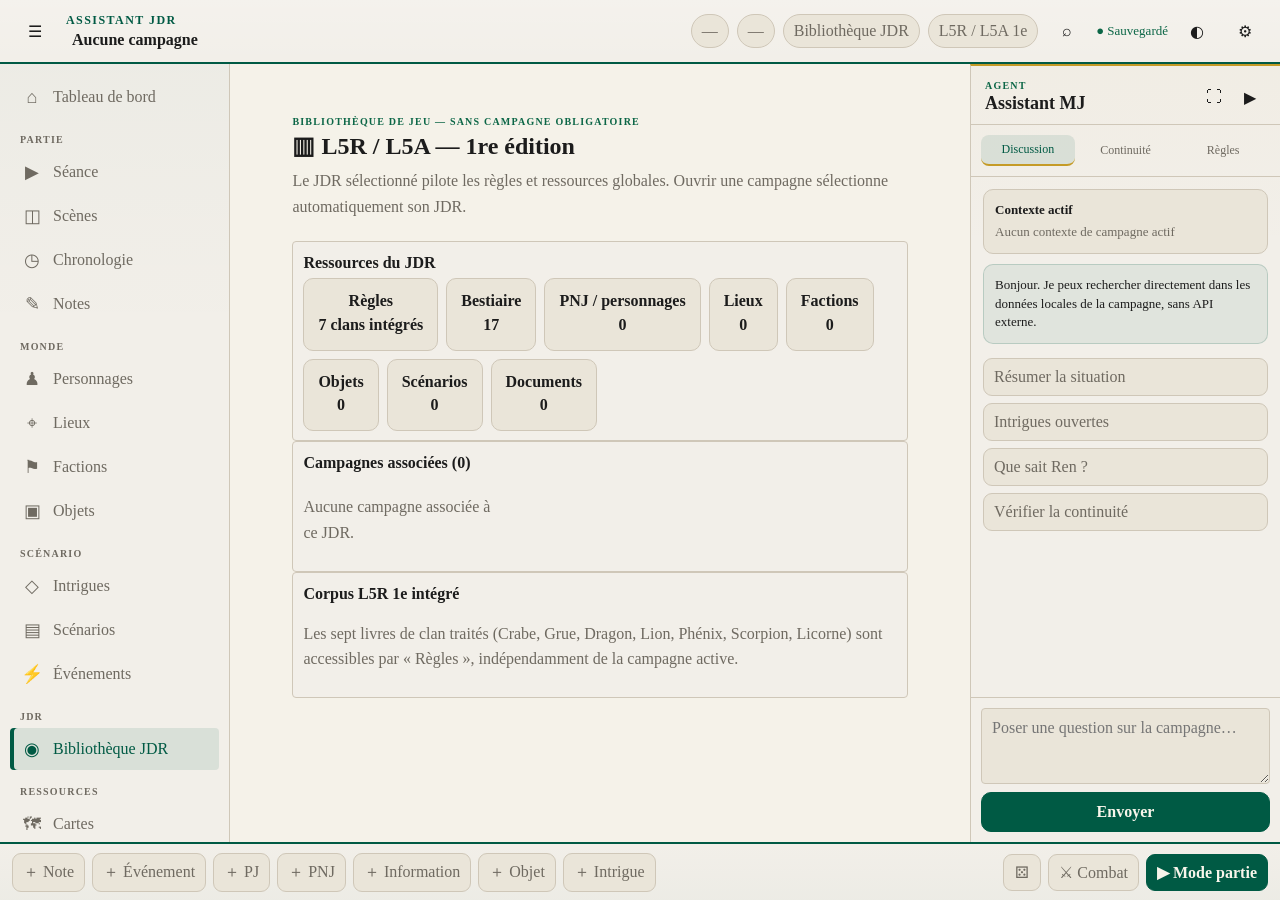
==== index.html @ 5c3d4cc7 "Add files via upload" ====
<!DOCTYPE html>

<html lang="fr">
<head>
<meta charset="utf-8"/>
<meta content="width=device-width, initial-scale=1.0" name="viewport"/>
<title>Assistant JDR — V0.20.93 — Stabilisation finale Work</title>
<style id="embeddedAppCss">
* { box-sizing: border-box; }

:root {
  --topbar-h: 64px;
  --quick-h: 58px;
  --sidebar-w: 230px;
  --sidebar-collapsed-w: 66px;
  --assistant-w: 360px;
  --assistant-expanded-w: min(600px, 45vw);
  --radius: 14px;
  --radius-sm: 10px;
  --shadow: 0 12px 30px rgba(0,0,0,.16);
  --transition: 180ms ease;
}

/* =========================================================
   MOTEUR DE THÈMES
   - data-theme : dark / light
   - data-game-theme : l5r / ward / dnd / vampire / neutral
   ========================================================= */

/* L5R — registre impérial, shironeri, sumi, émeraude, or et laque */
body[data-game-theme="l5r"][data-theme="light"] {
  --bg: #F5F2E9;
  --panel: #F2EFE9;
  --panel-2: #EAE5D9;
  --panel-3: #E3DDCF;

  --text: #1C1C1C;
  --muted: #6F6A61;
  --border: #CFC7B8;

  --accent: #005A44;
  --accent-2: #0B6646;
  --accent-soft: rgba(0, 90, 68, .10);

  --danger: #9E2A2B;
  --warning: #B8860B;
  --success: #0B6646;
  --info: #456B63;

  --l5r-gold: #C59B27;
  --l5r-lacquer: #9E2A2B;
  --l5r-paper: #F5F2E9;
  --l5r-paper-card: #EAE5D9;
  --l5r-sumi: #1C1C1C;
  --l5r-emerald: #005A44;
}

body[data-game-theme="l5r"][data-theme="dark"] {
  --bg: #171915;
  --panel: #1D211C;
  --panel-2: #252A23;
  --panel-3: #2D332A;

  --text: #F0EBDD;
  --muted: #B0AA9C;
  --border: #41473D;

  --accent: #2E8068;
  --accent-2: #70A58F;
  --accent-soft: rgba(46, 128, 104, .14);

  --danger: #C25254;
  --warning: #C59B27;
  --success: #70A58F;
  --info: #7B9F96;

  --l5r-gold: #C59B27;
  --l5r-lacquer: #B13B3D;
  --l5r-paper: #171915;
  --l5r-paper-card: #252A23;
  --l5r-sumi: #F0EBDD;
  --l5r-emerald: #2E8068;
}

/* W.A.R.D. — interface opérationnelle, ardoise, acier, cyan */
body[data-game-theme="ward"][data-theme="dark"] {
  --bg: #0d1218;
  --panel: #121a23;
  --panel-2: #18222e;
  --panel-3: #202d3a;
  --text: #e8f2f7;
  --muted: #91a3af;
  --border: #2a3a49;
  --accent: #2f8ca3;
  --accent-2: #7cc7d7;
  --accent-soft: rgba(47,140,163,.16);
  --danger: #d65e5e;
  --warning: #d0a04c;
  --success: #5db58d;
  --info: #5f9ed8;
}
body[data-game-theme="ward"][data-theme="light"] {
  --bg: #e7edf1;
  --panel: #f6f9fb;
  --panel-2: #edf3f6;
  --panel-3: #dde7ec;
  --text: #18222b;
  --muted: #5d6e7a;
  --border: #c5d1d8;
  --accent: #26758a;
  --accent-2: #1b5f71;
  --accent-soft: rgba(38,117,138,.10);
  --danger: #b64c4c;
  --warning: #956b20;
  --success: #41845f;
  --info: #3977aa;
}

/* D&D — grimoire lumineux / donjon sombre */
body[data-game-theme="dnd"][data-theme="light"] {
  --bg: #F7F2E8;
  --panel: #F3EFE3;
  --panel-2: #EFEAE0;
  --panel-3: #E6DED0;

  --text: #241F1C;
  --muted: #6E6259;
  --border: #CFC3B0;

  --accent: #8F1414;
  --accent-2: #A6192E;
  --accent-soft: rgba(143,20,20,.10);

  --danger: #A6192E;
  --warning: #C5A059;
  --success: #2D6A4F;
  --info: #2A6F97;

  --dnd-red: #8F1414;
  --dnd-red-bright: #A6192E;
  --dnd-gold: #C5A059;
  --dnd-arcane: #2A6F97;
  --dnd-health: #2D6A4F;
  --dnd-charcoal: #241F1C;
}

body[data-game-theme="dnd"][data-theme="dark"] {
  --bg: #1E1E24;
  --panel: #24242A;
  --panel-2: #2A2A32;
  --panel-3: #34343E;

  --text: #EAEAEA;
  --muted: #A9ABB2;
  --border: #3A3A44;

  --accent: #E63946;
  --accent-2: #D9383A;
  --accent-soft: rgba(230,57,70,.13);

  --danger: #E63946;
  --warning: #D4AF37;
  --success: #3C8B68;
  --info: #4A90E2;

  --dnd-red: #D9383A;
  --dnd-red-bright: #E63946;
  --dnd-gold: #D4AF37;
  --dnd-arcane: #4A90E2;
  --dnd-health: #3C8B68;
  --dnd-charcoal: #EAEAEA;
}

/* Vampire — Monde des Ténèbres : obsidienne, sang, laiton */
body[data-game-theme="vampire"][data-theme="dark"] {
  --bg: #0D0D0F;
  --panel: #141417;
  --panel-2: #1A1A1E;
  --panel-3: #222228;

  --text: #E5E5E7;
  --muted: #9D9DA4;
  --border: #2D2D34;

  --accent: #6B0B11;
  --accent-2: #A6192E;
  --accent-soft: rgba(107,11,17,.18);

  --danger: #D90429;
  --warning: #A38A53;
  --success: #2B4C3F;
  --info: #6F7685;

  --vampire-blood: #6B0B11;
  --vampire-neon: #A6192E;
  --vampire-critical: #D90429;
  --vampire-gold: #A38A53;
  --vampire-toxic: #2B4C3F;
  --vampire-pale: #E5E5E7;
}

body[data-game-theme="vampire"][data-theme="light"] {
  /* Le mode clair reste volontairement sombre et désaturé :
     Vampire conserve son identité nocturne même hors "dark mode". */
  --bg: #D8D6D6;
  --panel: #E5E2E2;
  --panel-2: #D3CFCF;
  --panel-3: #C7C1C2;

  --text: #221D1F;
  --muted: #6D6467;
  --border: #B8AFB1;

  --accent: #6B0B11;
  --accent-2: #800000;
  --accent-soft: rgba(107,11,17,.10);

  --danger: #A6192E;
  --warning: #917844;
  --success: #2B4C3F;
  --info: #5D6673;

  --vampire-blood: #6B0B11;
  --vampire-neon: #A6192E;
  --vampire-critical: #D90429;
  --vampire-gold: #917844;
  --vampire-toxic: #2B4C3F;
  --vampire-pale: #221D1F;
}

/* Neutre — pour les jeux sans thème dédié */
body[data-game-theme="neutral"][data-theme="dark"] {
  --bg: #11141a;
  --panel: #171b22;
  --panel-2: #1d222b;
  --panel-3: #222934;
  --text: #eef2f7;
  --muted: #9ea8b7;
  --border: #2c3542;
  --accent: #697c93;
  --accent-2: #a9b6c6;
  --accent-soft: rgba(105,124,147,.16);
  --danger: #d96c6c;
  --warning: #d8a94d;
  --success: #64b78d;
  --info: #67a8d8;
}
body[data-game-theme="neutral"][data-theme="light"] {
  --bg: #eef1f5;
  --panel: #ffffff;
  --panel-2: #f8f9fb;
  --panel-3: #f0f3f7;
  --text: #1f2630;
  --muted: #667386;
  --border: #d7dde6;
  --accent: #66798f;
  --accent-2: #4e6073;
  --accent-soft: rgba(102,121,143,.10);
  --danger: #b84d4d;
  --warning: #a9771f;
  --success: #3a8d67;
  --info: #407fae;
}

html, body { margin: 0; min-height: 100%; background: var(--bg); color: var(--text); font-family: Inter, ui-sans-serif, system-ui, -apple-system, BlinkMacSystemFont, "Segoe UI", sans-serif; }
button, input, textarea, select { font: inherit; }
button { color: inherit; }
button:focus-visible, input:focus-visible, textarea:focus-visible, select:focus-visible { outline: 2px solid var(--accent); outline-offset: 2px; }

.topbar {
  height: var(--topbar-h);
  position: fixed;
  inset: 0 0 auto 0;
  z-index: 50;
  display: grid;
  grid-template-columns: minmax(330px, 1fr) auto minmax(290px, 1fr);
  align-items: center;
  gap: 20px;
  padding: 0 16px;
  background: var(--panel);
  border-bottom: 1px solid var(--border);
}

.topbar-left, .topbar-actions, .topbar-context { display: flex; align-items: center; }
.topbar-left { gap: 12px; min-width: 0; }
.topbar-actions { justify-content: flex-end; gap: 10px; }
.topbar-context { gap: 8px; justify-content: center; flex-wrap: wrap; }

.brand { min-width: 0; }
.brand-title { font-size: 12px; letter-spacing: .16em; color: var(--accent-2); font-weight: 800; }
.campaign-name { display: block; margin-top: 2px; font-weight: 700; overflow: hidden; text-overflow: ellipsis; white-space: nowrap; max-width: 300px; }

.icon-btn, .ghost-btn, .text-btn { border: 0; background: transparent; cursor: pointer; }
.icon-btn { width: 38px; height: 38px; display: inline-grid; place-items: center; border-radius: 9px; }
.icon-btn:hover, .ghost-btn:hover { background: var(--panel-3); }
.icon-btn.small { width: 32px; height: 32px; }

.context-chip {
  border: 1px solid var(--border);
  background: var(--panel-2);
  padding: 7px 10px;
  border-radius: 999px;
  cursor: pointer;
  color: var(--muted);
}
.context-chip:hover { color: var(--text); border-color: var(--accent); }

.save-state { font-size: 13px; color: var(--success); white-space: nowrap; }

.app-layout {
  position: fixed;
  top: var(--topbar-h);
  bottom: var(--quick-h);
  left: 0;
  right: 0;
  display: grid;
  grid-template-columns: var(--sidebar-w) minmax(0, 1fr) var(--assistant-w);
  transition: grid-template-columns var(--transition);
}

body.sidebar-collapsed .app-layout {
  grid-template-columns: var(--sidebar-collapsed-w) minmax(0, 1fr) var(--assistant-w);
}

body.assistant-collapsed .app-layout {
  grid-template-columns: var(--sidebar-w) minmax(0, 1fr) 0px;
}

body.sidebar-collapsed.assistant-collapsed .app-layout {
  grid-template-columns: var(--sidebar-collapsed-w) minmax(0, 1fr) 0px;
}

body.assistant-expanded .app-layout {
  grid-template-columns: var(--sidebar-w) minmax(0, 1fr) var(--assistant-expanded-w);
}
body.sidebar-collapsed.assistant-expanded .app-layout {
  grid-template-columns: var(--sidebar-collapsed-w) minmax(0, 1fr) var(--assistant-expanded-w);
}

.sidebar {
  background: var(--panel);
  border-right: 1px solid var(--border);
  padding: 12px 10px;
  overflow-y: auto;
  overflow-x: hidden;
}

.nav-item {
  width: 100%;
  height: 42px;
  border: 0;
  border-radius: 9px;
  background: transparent;
  display: flex;
  align-items: center;
  gap: 10px;
  padding: 0 11px;
  color: var(--muted);
  cursor: pointer;
  text-align: left;
  margin-bottom: 2px;
}
.nav-item:hover { background: var(--panel-2); color: var(--text); }
.nav-item.active { background: var(--accent-soft); color: var(--accent-2); }
.nav-icon { width: 22px; min-width: 22px; text-align: center; font-size: 18px; }
.nav-label { white-space: nowrap; overflow: hidden; transition: opacity var(--transition); }

.nav-section { margin: 16px 10px 6px; color: var(--muted); font-size: 10px; font-weight: 800; letter-spacing: .14em; }
.sidebar-spacer { height: 12px; }

body.sidebar-collapsed .nav-label,
body.sidebar-collapsed .nav-section { opacity: 0; pointer-events: none; }
body.sidebar-collapsed .nav-item { justify-content: center; padding: 0; }
body.sidebar-collapsed .nav-icon { width: 100%; }
body.sidebar-collapsed .sidebar { padding-left: 8px; padding-right: 8px; }

.main-content { overflow-y: auto; padding: 24px; background: var(--bg); min-width: 0; }
.view { display: none; }
.view.active-view { display: block; }

.page-heading { display: flex; justify-content: space-between; align-items: flex-end; gap: 24px; margin-bottom: 20px; }
.page-heading h1 { font-size: clamp(24px, 2.4vw, 36px); margin: 2px 0 0; }
.eyebrow, .card-kicker { color: var(--accent-2); font-size: 10px; letter-spacing: .14em; font-weight: 800; }
.heading-actions { display: flex; gap: 10px; flex-wrap: wrap; }

.btn {
  border: 1px solid transparent;
  border-radius: 10px;
  padding: 10px 14px;
  cursor: pointer;
  font-weight: 700;
}
.btn.primary { background: var(--accent); color: #111; }
.btn.secondary { background: var(--panel-2); border-color: var(--border); color: var(--text); }
.btn:hover { filter: brightness(1.05); }
.btn.full { width: 100%; }

.dashboard-grid {
  display: grid;
  grid-template-columns: minmax(0, 1.4fr) minmax(300px, .8fr);
  gap: 16px;
}
.card {
  background: var(--panel);
  border: 1px solid var(--border);
  border-radius: var(--radius);
  box-shadow: var(--shadow);
  padding: 18px;
  min-width: 0;
}
.card.wide-card { min-height: 320px; }
.card-header { display: flex; align-items: flex-start; justify-content: space-between; gap: 16px; margin-bottom: 16px; }
.card-header h2 { margin: 3px 0 0; font-size: 18px; }

.badge { font-size: 11px; font-weight: 800; padding: 5px 8px; border-radius: 999px; white-space: nowrap; }
.badge.canon { color: var(--success); background: rgba(100,183,141,.12); }
.badge.warning { color: var(--warning); background: rgba(216,169,77,.12); }

.situation-main {
  display: grid;
  grid-template-columns: repeat(2, minmax(0, 1fr));
  gap: 12px;
}
.situation-main > div, .scene-strip, .session-stats > div {
  background: var(--panel-2);
  border: 1px solid var(--border);
  border-radius: var(--radius-sm);
}
.situation-main > div { padding: 12px; }
.metric-label { color: var(--muted); font-size: 12px; margin-bottom: 4px; }
.metric-value { font-weight: 800; }
.scene-strip { margin-top: 14px; padding: 13px; display: flex; justify-content: space-between; align-items: center; gap: 12px; }

.text-btn { color: var(--accent-2); padding: 0; font-weight: 700; cursor: pointer; }

.session-stats {
  display: grid;
  grid-template-columns: repeat(2, 1fr);
  gap: 9px;
  margin-bottom: 14px;
}
.session-stats > div { padding: 12px; display: flex; justify-content: space-between; gap: 10px; }
.session-stats span { color: var(--muted); font-size: 12px; }

.character-list, .stack-list { display: grid; gap: 9px; }
.character-row, .plot-row, .alert-row {
  display: flex;
  gap: 12px;
  align-items: center;
  padding: 11px;
  background: var(--panel-2);
  border: 1px solid var(--border);
  border-radius: 10px;
}
.avatar {
  width: 42px; height: 42px; min-width: 42px;
  border-radius: 50%;
  display: grid; place-items: center;
  background: var(--accent-soft);
  color: var(--accent-2);
  font-weight: 900;
  border: 1px solid var(--border);
}
.row-main { min-width: 0; flex: 1; }
.row-title { font-weight: 800; white-space: nowrap; overflow: hidden; text-overflow: ellipsis; }
.row-sub { color: var(--muted); font-size: 12px; margin-top: 2px; }
.mini-badge { padding: 4px 7px; border-radius: 999px; font-size: 10px; background: var(--panel-3); color: var(--muted); }
.priority { display: flex; gap: 3px; }
.priority i { width: 6px; height: 16px; border-radius: 999px; background: var(--border); display: block; }
.priority i.on { background: var(--accent); }

.event-list { position: relative; padding-left: 14px; }
.event-list::before { content:""; position:absolute; left: 24px; top: 5px; bottom: 5px; width: 1px; background: var(--border); }
.event-row { position: relative; display: grid; grid-template-columns: 56px 1fr; gap: 15px; padding: 9px 0; }
.event-time { color: var(--muted); font-size: 12px; padding-top: 3px; }
.event-content { background: var(--panel-2); border: 1px solid var(--border); border-radius: 10px; padding: 11px 12px; }
.event-content::before { content:""; position:absolute; left: 19px; top: 20px; width: 11px; height: 11px; background: var(--accent); border-radius: 50%; border: 3px solid var(--panel); }
.event-title { font-weight: 800; }
.event-meta { color: var(--muted); font-size: 11px; margin-top: 3px; }

.alert-row { align-items: flex-start; }
.alert-icon { font-size: 18px; }
.alert-row.warning .alert-icon { color: var(--warning); }
.alert-row.info .alert-icon { color: var(--info); }
.alert-row.danger .alert-icon { color: var(--danger); }

.status-dot { width: 10px; height: 10px; border-radius: 50%; background: var(--muted); margin-top: 6px; }
.status-dot.active { background: var(--success); box-shadow: 0 0 0 5px rgba(100,183,141,.1); }

.assistant-panel {
  background: var(--panel);
  border-left: 1px solid var(--border);
  display: flex;
  flex-direction: column;
  overflow: hidden;
  min-width: 0;
  transition: opacity var(--transition);
}
body.assistant-collapsed .assistant-panel { opacity: 0; pointer-events: none; }

.assistant-header { padding: 14px 14px 10px; display: flex; align-items: center; justify-content: space-between; border-bottom: 1px solid var(--border); }
.assistant-header h2 { margin: 2px 0 0; font-size: 18px; }
.assistant-actions { display: flex; gap: 4px; }

.assistant-tabs { display: flex; gap: 4px; padding: 10px; border-bottom: 1px solid var(--border); }
.assistant-tab { flex: 1; border: 0; border-radius: 8px; background: transparent; padding: 7px 5px; color: var(--muted); cursor: pointer; font-size: 12px; }
.assistant-tab.active { background: var(--accent-soft); color: var(--accent-2); }

.assistant-scroll { flex: 1; overflow-y: auto; padding: 12px; }
.assistant-message { padding: 11px; border-radius: 10px; margin-bottom: 10px; line-height: 1.45; font-size: 13px; }
.assistant-message.system { background: var(--panel-2); border: 1px solid var(--border); }
.assistant-message.system strong, .assistant-message.system span { display: block; }
.assistant-message.system span { color: var(--muted); margin-top: 3px; }
.assistant-message.assistant { background: var(--accent-soft); border: 1px solid rgba(197,155,92,.25); }
.assistant-message.user { margin-left: 30px; background: var(--panel-3); border: 1px solid var(--border); }
.assistant-message .source { color: var(--muted); font-size: 11px; margin-top: 8px; }

.suggestions { display: grid; gap: 7px; margin-top: 14px; }
.suggestions button {
  text-align: left;
  border: 1px solid var(--border);
  background: var(--panel-2);
  border-radius: 9px;
  padding: 9px 10px;
  color: var(--muted);
  cursor: pointer;
}
.suggestions button:hover { color: var(--text); border-color: var(--accent); }

.assistant-input-area { border-top: 1px solid var(--border); padding: 10px; display: grid; gap: 8px; }
textarea, input, select {
  width: 100%;
  border: 1px solid var(--border);
  background: var(--panel-2);
  color: var(--text);
  border-radius: 9px;
  padding: 10px;
}
textarea { resize: vertical; }

.quick-actions {
  position: fixed;
  height: var(--quick-h);
  inset: auto 0 0 0;
  z-index: 55;
  display: flex;
  align-items: center;
  justify-content: space-between;
  gap: 12px;
  background: var(--panel);
  border-top: 1px solid var(--border);
  padding: 8px 12px;
}
.quick-left, .quick-right { display: flex; align-items: center; gap: 7px; min-width: 0; }
.quick-btn {
  border: 1px solid var(--border);
  background: var(--panel-2);
  border-radius: 9px;
  padding: 8px 10px;
  cursor: pointer;
  color: var(--muted);
  white-space: nowrap;
}
.quick-btn:hover { color: var(--text); border-color: var(--accent); }
.quick-btn.compact { padding-inline: 11px; }
.quick-btn.accent { color: #111; background: var(--accent); border-color: var(--accent); font-weight: 800; }

.collapsed-assistant-handle { display: none; position: fixed; right: 12px; top: calc(var(--topbar-h) + 14px); z-index: 60; }
.collapsed-assistant-handle button { border: 1px solid var(--border); background: var(--panel); color: var(--accent-2); padding: 9px 12px; border-radius: 9px; box-shadow: var(--shadow); cursor: pointer; }
body.assistant-collapsed .collapsed-assistant-handle { display: block; }

.placeholder-view { min-height: 100%; display: none; place-items: center; }
.placeholder-view.active-view { display: grid; }
.empty-state { max-width: 520px; text-align: center; padding: 40px; }
.empty-icon { font-size: 60px; color: var(--accent-2); }
.empty-state h1 { margin-bottom: 8px; }
.empty-state p { color: var(--muted); line-height: 1.6; }

.modal-backdrop {
  position: fixed; inset: 0; z-index: 100;
  background: rgba(0,0,0,.56);
  display: grid; place-items: center;
  padding: 20px;
}
.modal-backdrop.hidden { display: none; }
.modal {
  width: min(560px, 96vw);
  max-height: 90vh;
  overflow-y: auto;
  background: var(--panel);
  border: 1px solid var(--border);
  border-radius: 16px;
  box-shadow: var(--shadow);
  padding: 18px;
}
.small-modal { width: min(420px, 96vw); }
.modal-header { display: flex; justify-content: space-between; align-items: center; gap: 16px; margin-bottom: 14px; }
.modal-header h2 { margin: 0; }
.modal label { display: block; font-size: 12px; color: var(--muted); margin: 11px 0 5px; }
.modal-footer { display: flex; justify-content: flex-end; gap: 8px; margin-top: 18px; }
.form-row { display: flex; gap: 12px; flex-wrap: wrap; margin-top: 10px; }
.form-row label { display: flex; align-items: center; gap: 5px; margin: 0; }
.form-row input { width: auto; }
.two-cols { display: grid; grid-template-columns: 1fr 1fr; gap: 10px; }
.time-grid { display: grid; grid-template-columns: 1fr 1fr; gap: 10px; }

.toast-container { position: fixed; right: 18px; bottom: calc(var(--quick-h) + 16px); z-index: 150; display: grid; gap: 8px; }
.toast { background: var(--panel); border: 1px solid var(--border); padding: 11px 13px; border-radius: 10px; box-shadow: var(--shadow); min-width: 260px; animation: toastIn .2s ease; }
@keyframes toastIn { from { transform: translateY(8px); opacity: 0; } to { transform: translateY(0); opacity: 1; } }

body.game-mode .sidebar { display: none; }
body.game-mode .app-layout { grid-template-columns: minmax(0,1fr) var(--assistant-w); }
body.game-mode.assistant-collapsed .app-layout { grid-template-columns: minmax(0,1fr) 0; }
body.game-mode.assistant-expanded .app-layout { grid-template-columns: minmax(0,1fr) var(--assistant-expanded-w); }

@media (max-width: 1380px) {
  :root { --assistant-w: 310px; }
  .topbar { grid-template-columns: minmax(260px, 1fr) auto auto; gap: 10px; }
  .context-chip:first-child { display:none; }
  .dashboard-grid { grid-template-columns: minmax(0,1fr) minmax(280px,.7fr); }
}

@media (max-width: 1120px) {
  body:not(.assistant-expanded) .app-layout,
  body.sidebar-collapsed:not(.assistant-expanded) .app-layout {
    grid-template-columns: var(--sidebar-collapsed-w) minmax(0,1fr) 0;
  }
  body:not(.assistant-expanded) .assistant-panel { opacity: 0; pointer-events: none; }
  body:not(.assistant-expanded) .collapsed-assistant-handle { display: block; }
  .sidebar .nav-label, .sidebar .nav-section { opacity: 0; pointer-events: none; }
  .sidebar .nav-item { justify-content: center; padding: 0; }
  .sidebar .nav-icon { width:100%; }
  .dashboard-grid { grid-template-columns: 1fr; }
  .topbar-context { display:none; }
}

@media (max-width: 780px) {
  .topbar { grid-template-columns: 1fr auto; }
  .topbar-actions .save-state { display:none; }
  .campaign-name { max-width: 190px; }
  .main-content { padding: 14px; }
  .page-heading { align-items: flex-start; flex-direction: column; }
  .quick-actions { overflow-x: auto; justify-content: flex-start; }
  .quick-right { margin-left:auto; }
}


/* Ambiances très légères par jeu */
body[data-game-theme="l5r"] .topbar,
body[data-game-theme="l5r"] .quick-actions {
  background-image: linear-gradient(90deg, transparent, rgba(211,179,122,.035), transparent);
}
body[data-game-theme="ward"] .topbar {
  box-shadow: inset 0 -1px 0 rgba(124,199,215,.10);
}
body[data-game-theme="dnd"] .card {
  box-shadow: 0 10px 28px rgba(45,29,18,.16);
}
body[data-game-theme="vampire"] .topbar,
body[data-game-theme="vampire"] .assistant-panel {
  box-shadow: inset 0 0 0 1px rgba(216,90,114,.035);
}

.theme-select {
  appearance: none;
  padding-right: 28px;
  min-width: 110px;
  font-weight: 700;
  background-image:
    linear-gradient(45deg, transparent 50%, var(--muted) 50%),
    linear-gradient(135deg, var(--muted) 50%, transparent 50%);
  background-position:
    calc(100% - 14px) 50%,
    calc(100% - 9px) 50%;
  background-size: 5px 5px, 5px 5px;
  background-repeat: no-repeat;
}


/* =========================================================
   HABILLAGE L5R — registre impérial / dossier de magistrat
   ========================================================= */

body[data-game-theme="l5r"] {
  font-family: "Noto Serif JP", "Yu Mincho", "Hiragino Mincho ProN",
               Georgia, "Times New Roman", serif;
  background:
    radial-gradient(circle at 20% 10%, rgba(197,155,39,.045), transparent 28%),
    radial-gradient(circle at 80% 90%, rgba(0,90,68,.035), transparent 30%),
    var(--bg);
}

/* En-têtes plus sobres et typographiques */
body[data-game-theme="l5r"] .brand-title,
body[data-game-theme="l5r"] .eyebrow,
body[data-game-theme="l5r"] .card-kicker,
body[data-game-theme="l5r"] .nav-section {
  letter-spacing: .12em;
  font-weight: 700;
}

body[data-game-theme="l5r"] .brand-title {
  color: var(--l5r-emerald);
}

body[data-game-theme="l5r"] h1,
body[data-game-theme="l5r"] h2 {
  font-family: "Noto Serif JP", "Yu Mincho", "Hiragino Mincho ProN",
               Georgia, "Times New Roman", serif;
  font-weight: 700;
}

/* Barre haute type bandeau de registre */
body[data-game-theme="l5r"] .topbar {
  background:
    linear-gradient(to bottom, rgba(255,255,255,.18), rgba(255,255,255,0)),
    var(--panel);
  border-bottom: 2px solid var(--l5r-emerald);
  box-shadow: none;
}

/* Menu latéral plus "registre" */
body[data-game-theme="l5r"] .sidebar {
  background:
    linear-gradient(180deg, rgba(0,90,68,.025), transparent 35%),
    var(--panel);
  border-right: 1px solid var(--border);
}

body[data-game-theme="l5r"] .nav-item {
  border-radius: 4px;
}

body[data-game-theme="l5r"] .nav-item.active {
  background: rgba(0,90,68,.10);
  color: var(--l5r-emerald);
  box-shadow: inset 4px 0 0 var(--l5r-emerald);
}

/* Cartes plus proches de fiches papier que de cartes modernes */
body[data-game-theme="l5r"] .card {
  border-radius: 6px;
  box-shadow: 0 4px 12px rgba(63, 53, 39, .08);
  border: 1px solid var(--border);
  background:
    linear-gradient(180deg, rgba(255,255,255,.18), rgba(255,255,255,0)),
    var(--panel);
}

body[data-game-theme="l5r"] .situation-main > div,
body[data-game-theme="l5r"] .scene-strip,
body[data-game-theme="l5r"] .session-stats > div,
body[data-game-theme="l5r"] .character-row,
body[data-game-theme="l5r"] .plot-row,
body[data-game-theme="l5r"] .alert-row,
body[data-game-theme="l5r"] .event-content {
  border-radius: 4px;
}

/* Liseré or discret pour les blocs importants */
body[data-game-theme="l5r"] .situation-card,
body[data-game-theme="l5r"] .assistant-panel {
  border-top: 2px solid var(--l5r-gold);
}

/* Assistant MJ comme un panneau de notes du magistrat */
body[data-game-theme="l5r"] .assistant-panel {
  background:
    linear-gradient(180deg, rgba(197,155,39,.025), transparent 24%),
    var(--panel);
}

body[data-game-theme="l5r"] .assistant-tab.active {
  background: rgba(0,90,68,.10);
  color: var(--l5r-emerald);
  border-bottom: 2px solid var(--l5r-gold);
}

body[data-game-theme="l5r"] .assistant-message.assistant {
  background: rgba(0,90,68,.07);
  border: 1px solid rgba(0,90,68,.18);
}

/* Boutons : émeraude pour les actions majeures */
body[data-game-theme="l5r"] .btn.primary,
body[data-game-theme="l5r"] .quick-btn.accent {
  background: var(--l5r-emerald);
  border-color: var(--l5r-emerald);
  color: #F8F5EB;
}

body[data-game-theme="l5r"] .btn.primary:hover,
body[data-game-theme="l5r"] .quick-btn.accent:hover {
  filter: brightness(.96);
}

/* Boutons secondaires sobres, papier et encre */
body[data-game-theme="l5r"] .btn.secondary,
body[data-game-theme="l5r"] .quick-btn {
  border-color: var(--border);
}

body[data-game-theme="l5r"] .quick-btn:hover,
body[data-game-theme="l5r"] .text-btn {
  color: var(--l5r-emerald);
}

/* Or utilisé en détail, pas comme couleur principale */
body[data-game-theme="l5r"] .badge.warning,
body[data-game-theme="l5r"] .priority i.on {
  background: var(--l5r-gold);
}

body[data-game-theme="l5r"] .badge.warning {
  color: #2A2417;
}

body[data-game-theme="l5r"] .badge.canon {
  color: var(--l5r-emerald);
  background: rgba(0,90,68,.09);
}

body[data-game-theme="l5r"] .event-content::before {
  background: var(--l5r-gold);
}

/* Rouge laque réservé aux vraies alertes */
body[data-game-theme="l5r"] .alert-row.danger .alert-icon {
  color: var(--l5r-lacquer);
}

/* Champs plus "formulaire papier" */
body[data-game-theme="l5r"] textarea,
body[data-game-theme="l5r"] input,
body[data-game-theme="l5r"] select {
  border-radius: 4px;
  background: var(--panel-2);
}

/* Barre d'actions en bas : discrète, façon registre */
body[data-game-theme="l5r"] .quick-actions {
  border-top: 2px solid var(--l5r-emerald);
  background:
    linear-gradient(to top, rgba(0,90,68,.025), transparent),
    var(--panel);
}

/* Petits détails calligraphiques */
body[data-game-theme="l5r"] .card-header h2::after {
  content: "";
  display: block;
  width: 34px;
  height: 2px;
  margin-top: 7px;
  background: var(--l5r-gold);
  opacity: .75;
}

/* Dark L5R : conserver l'esprit et non revenir au look techno */
body[data-game-theme="l5r"][data-theme="dark"] .topbar,
body[data-game-theme="l5r"][data-theme="dark"] .quick-actions {
  background-color: var(--panel);
}

body[data-game-theme="l5r"][data-theme="dark"] .card {
  box-shadow: 0 4px 14px rgba(0,0,0,.18);
}


/* =========================================================
   HABILLAGE D&D — livre de règles / table virtuelle
   ========================================================= */

body[data-game-theme="dnd"] {
  font-family: Georgia, "Times New Roman", serif;
}

body[data-game-theme="dnd"] .brand-title {
  color: var(--dnd-red);
}

body[data-game-theme="dnd"] h1,
body[data-game-theme="dnd"] h2 {
  font-family: Georgia, "Times New Roman", serif;
}

body[data-game-theme="dnd"] .topbar {
  border-bottom: 2px solid var(--dnd-red);
  background:
    linear-gradient(to bottom, rgba(255,255,255,.10), transparent),
    var(--panel);
}

body[data-game-theme="dnd"] .nav-item.active {
  background: var(--accent-soft);
  color: var(--dnd-red);
  box-shadow: inset 4px 0 0 var(--dnd-red);
}

body[data-game-theme="dnd"] .card {
  border-radius: 7px;
  border-color: var(--border);
  background:
    linear-gradient(180deg, rgba(255,255,255,.10), transparent 18%),
    var(--panel);
}

body[data-game-theme="dnd"][data-theme="light"] .card {
  box-shadow: 0 5px 16px rgba(78,52,32,.08);
}

body[data-game-theme="dnd"][data-theme="dark"] .card {
  box-shadow: 0 6px 18px rgba(0,0,0,.20);
}

body[data-game-theme="dnd"] .btn.primary,
body[data-game-theme="dnd"] .quick-btn.accent {
  background: var(--dnd-red);
  border-color: var(--dnd-red);
  color: #fff;
}

body[data-game-theme="dnd"] .assistant-panel {
  border-top: 2px solid var(--dnd-gold);
}

body[data-game-theme="dnd"] .assistant-tab.active {
  color: var(--dnd-red);
  background: var(--accent-soft);
  border-bottom: 2px solid var(--dnd-gold);
}

body[data-game-theme="dnd"] .assistant-message.assistant {
  border-left: 3px solid var(--dnd-arcane);
}

body[data-game-theme="dnd"] .badge.canon {
  color: var(--dnd-health);
  background: rgba(45,106,79,.10);
}

body[data-game-theme="dnd"] .badge.warning,
body[data-game-theme="dnd"] .priority i.on {
  background: var(--dnd-gold);
}

body[data-game-theme="dnd"] .event-content::before {
  background: var(--dnd-gold);
}

body[data-game-theme="dnd"] .quick-actions {
  border-top: 2px solid var(--dnd-red);
}

body[data-game-theme="dnd"] .card-header h2::after {
  content: "";
  display: block;
  width: 36px;
  height: 2px;
  margin-top: 7px;
  background: var(--dnd-gold);
  opacity: .8;
}


/* =========================================================
   HABILLAGE VAMPIRE — Monde des Ténèbres
   ========================================================= */

body[data-game-theme="vampire"] {
  font-family: "Times New Roman", Garamond, Georgia, serif;
  background:
    radial-gradient(circle at 75% 15%, rgba(166,25,46,.035), transparent 25%),
    radial-gradient(circle at 15% 80%, rgba(107,11,17,.05), transparent 28%),
    var(--bg);
}

body[data-game-theme="vampire"] .brand-title {
  color: var(--vampire-neon);
  letter-spacing: .18em;
}

body[data-game-theme="vampire"] h1,
body[data-game-theme="vampire"] h2 {
  font-family: "Times New Roman", Garamond, Georgia, serif;
  letter-spacing: .01em;
}

body[data-game-theme="vampire"] .topbar {
  background:
    linear-gradient(90deg, rgba(107,11,17,.10), transparent 35%),
    var(--panel);
  border-bottom: 2px solid var(--vampire-blood);
}

body[data-game-theme="vampire"] .sidebar {
  background:
    linear-gradient(180deg, rgba(107,11,17,.06), transparent 32%),
    var(--panel);
}

body[data-game-theme="vampire"] .nav-item {
  border-radius: 2px;
}

body[data-game-theme="vampire"] .nav-item.active {
  background: rgba(107,11,17,.20);
  color: var(--text);
  box-shadow: inset 4px 0 0 var(--vampire-neon);
}

body[data-game-theme="vampire"] .card {
  border-radius: 3px;
  box-shadow: 0 8px 24px rgba(0,0,0,.28);
  border-color: var(--border);
  background:
    linear-gradient(180deg, rgba(255,255,255,.015), transparent),
    var(--panel);
}

body[data-game-theme="vampire"] .situation-main > div,
body[data-game-theme="vampire"] .scene-strip,
body[data-game-theme="vampire"] .session-stats > div,
body[data-game-theme="vampire"] .character-row,
body[data-game-theme="vampire"] .plot-row,
body[data-game-theme="vampire"] .alert-row,
body[data-game-theme="vampire"] .event-content,
body[data-game-theme="vampire"] textarea,
body[data-game-theme="vampire"] input,
body[data-game-theme="vampire"] select {
  border-radius: 2px;
}

body[data-game-theme="vampire"] .btn.primary,
body[data-game-theme="vampire"] .quick-btn.accent {
  background: var(--vampire-blood);
  border-color: var(--vampire-blood);
  color: #fff;
}

body[data-game-theme="vampire"] .btn.primary:hover,
body[data-game-theme="vampire"] .quick-btn.accent:hover {
  background: var(--vampire-neon);
  border-color: var(--vampire-neon);
}

body[data-game-theme="vampire"] .assistant-panel {
  border-top: 2px solid var(--vampire-gold);
  background:
    linear-gradient(180deg, rgba(107,11,17,.055), transparent 20%),
    var(--panel);
}

body[data-game-theme="vampire"] .assistant-tab.active {
  color: var(--text);
  background: rgba(107,11,17,.24);
  border-bottom: 2px solid var(--vampire-neon);
}

body[data-game-theme="vampire"] .assistant-message.assistant {
  background: rgba(107,11,17,.15);
  border: 1px solid rgba(166,25,46,.22);
}

body[data-game-theme="vampire"] .badge.canon {
  color: var(--vampire-gold);
  background: rgba(163,138,83,.10);
}

body[data-game-theme="vampire"] .badge.warning,
body[data-game-theme="vampire"] .priority i.on {
  background: var(--vampire-gold);
}

body[data-game-theme="vampire"] .alert-row.danger .alert-icon {
  color: var(--vampire-critical);
}

body[data-game-theme="vampire"] .event-content::before {
  background: var(--vampire-neon);
}

body[data-game-theme="vampire"] .quick-actions {
  border-top: 2px solid var(--vampire-blood);
  background:
    linear-gradient(to top, rgba(107,11,17,.07), transparent),
    var(--panel);
}

body[data-game-theme="vampire"] .card-header h2::after {
  content: "";
  display: block;
  width: 34px;
  height: 1px;
  margin-top: 8px;
  background: var(--vampire-gold);
  opacity: .6;
}

/* Mode clair Vampire : volontairement austère */
body[data-game-theme="vampire"][data-theme="light"] .card {
  box-shadow: 0 5px 15px rgba(62,44,50,.10);
}


/* IndexedDB V1 */
.db-status-note {
  font-size: 11px;
  color: var(--muted);
}


/* V0.6 — Notes, scènes et temps avancé */
.scene-grid {
  display: grid;
  grid-template-columns: repeat(auto-fit, minmax(290px, 1fr));
  gap: 14px;
}

.scene-card {
  background: var(--panel);
  border: 1px solid var(--border);
  border-radius: 8px;
  padding: 16px;
  display: grid;
  gap: 12px;
}

.scene-card.active-scene {
  border-color: var(--accent);
  box-shadow: inset 4px 0 0 var(--accent);
}

.scene-card-top {
  display: flex;
  justify-content: space-between;
  gap: 12px;
  align-items: flex-start;
}

.scene-card h3 {
  margin: 0;
  font-size: 18px;
}

.scene-meta {
  display: flex;
  gap: 8px;
  flex-wrap: wrap;
  color: var(--muted);
  font-size: 12px;
}

.scene-description {
  color: var(--muted);
  line-height: 1.5;
}

.notes-summary {
  margin-bottom: 14px;
  color: var(--muted);
  font-size: 13px;
}

.notes-list {
  display: grid;
  gap: 10px;
}

.note-row {
  background: var(--panel);
  border: 1px solid var(--border);
  border-radius: 8px;
  padding: 14px;
  display: grid;
  grid-template-columns: minmax(0,1fr) auto;
  gap: 14px;
  align-items: start;
}

.note-row.processed {
  opacity: .68;
}

.note-text {
  white-space: pre-wrap;
  line-height: 1.5;
}

.note-meta {
  color: var(--muted);
  font-size: 11px;
  margin-top: 7px;
}

.note-actions {
  display: flex;
  gap: 7px;
  flex-wrap: wrap;
  justify-content: flex-end;
}

.current-context-box,
.scene-preview {
  background: var(--panel-2);
  border: 1px solid var(--border);
  border-radius: 8px;
  padding: 12px;
}

.current-context-box {
  display: flex;
  justify-content: space-between;
  gap: 14px;
  align-items: center;
  margin-bottom: 16px;
}

.current-context-box span {
  color: var(--muted);
  font-size: 12px;
}

.modal-section-title {
  margin: 16px 0 8px;
}

.scene-preview {
  margin-top: 12px;
  line-height: 1.5;
}

.scene-preview strong {
  display: block;
  margin-bottom: 4px;
}

.scene-preview .scene-preview-meta {
  color: var(--muted);
  font-size: 12px;
}

.scene-sync-options {
  display: grid;
  gap: 8px;
  margin-top: 14px;
}

.scene-sync-options label {
  display: flex;
  align-items: center;
  gap: 8px;
  margin: 0;
  color: var(--text);
}

.scene-sync-options input {
  width: auto;
}

.compatibility-message {
  margin-top: 12px;
  padding: 10px 12px;
  border-radius: 8px;
  font-size: 12px;
  display: none;
}

.compatibility-message.info {
  display: block;
  color: var(--info);
  background: rgba(80,120,160,.09);
  border: 1px solid rgba(80,120,160,.20);
}

.compatibility-message.warning {
  display: block;
  color: var(--warning);
  background: rgba(180,130,50,.09);
  border: 1px solid rgba(180,130,50,.20);
}

@media (max-width: 780px) {
  .note-row {
    grid-template-columns: 1fr;
  }
  .note-actions {
    justify-content: flex-start;
  }
}


/* =========================================================
   V0.7 — CRUD Personnages / Lieux / Scènes
   ========================================================= */

.toolbar-search,
.toolbar-select {
  width: auto;
  min-width: 180px;
}

.toolbar-search {
  min-width: min(300px, 32vw);
}

.entity-grid {
  display: grid;
  grid-template-columns: repeat(auto-fill, minmax(290px, 1fr));
  gap: 14px;
}

.entity-card {
  background: var(--panel);
  border: 1px solid var(--border);
  border-radius: 8px;
  padding: 15px;
  display: grid;
  gap: 12px;
}

.entity-card.archived {
  opacity: .58;
}

.entity-card.current-entity {
  border-color: var(--accent);
  box-shadow: inset 4px 0 0 var(--accent);
}

.entity-head {
  display: flex;
  justify-content: space-between;
  gap: 12px;
  align-items: flex-start;
}

.entity-title {
  margin: 0;
  font-size: 18px;
}

.entity-meta {
  display: flex;
  gap: 7px;
  flex-wrap: wrap;
  font-size: 12px;
  color: var(--muted);
}

.entity-description {
  color: var(--muted);
  line-height: 1.5;
  min-height: 1.5em;
}

.entity-actions {
  display: flex;
  gap: 7px;
  flex-wrap: wrap;
  margin-top: auto;
}

.btn.danger-soft {
  background: transparent;
  color: var(--danger);
  border-color: rgba(180,70,70,.30);
}

.btn.danger-soft:hover {
  background: rgba(180,70,70,.08);
}

.location-path {
  color: var(--muted);
  font-size: 11px;
}

.participants-editor {
  display: grid;
  grid-template-columns: repeat(auto-fit, minmax(180px, 1fr));
  gap: 7px;
  padding: 10px;
  background: var(--panel-2);
  border: 1px solid var(--border);
  border-radius: 8px;
  max-height: 210px;
  overflow-y: auto;
}

.participant-check {
  display: flex !important;
  align-items: center;
  gap: 8px;
  margin: 0 !important;
  padding: 7px 8px;
  border-radius: 6px;
}

.participant-check:hover {
  background: var(--panel-3);
}

.participant-check input {
  width: auto;
  margin: 0;
}

.participant-tags {
  display: flex;
  gap: 5px;
  flex-wrap: wrap;
}

.participant-tag {
  font-size: 10px;
  padding: 4px 7px;
  background: var(--panel-2);
  border: 1px solid var(--border);
  border-radius: 999px;
}

body[data-game-theme="l5r"] .entity-card,
body[data-game-theme="l5r"] .participants-editor {
  border-radius: 4px;
}

body[data-game-theme="vampire"] .entity-card,
body[data-game-theme="vampire"] .participants-editor {
  border-radius: 2px;
}

@media (max-width: 780px) {
  .toolbar-search,
  .toolbar-select {
    width: 100%;
  }
}


/* =========================================================
   V0.8 — Générateurs et profils de règles
   ========================================================= */

.inline-field {
  display: grid;
  grid-template-columns: minmax(0, 1fr) auto;
  gap: 8px;
  align-items: stretch;
}

.generator-options {
  display: flex;
  gap: 8px;
  flex-wrap: wrap;
}

.compact-generator-options {
  margin-top: 6px;
}

.compact-generator-options select {
  width: auto;
  min-width: 220px;
}

.rules-profile-box {
  margin-top: 18px;
  border: 1px solid var(--border);
  background: var(--panel-2);
  border-radius: 8px;
  padding: 14px;
}

.rules-profile-header,
.rules-section-head {
  display: flex;
  align-items: center;
  justify-content: space-between;
  gap: 12px;
}

.rules-profile-header {
  padding-bottom: 12px;
  border-bottom: 1px solid var(--border);
}

.rules-section {
  margin-top: 16px;
}

.rules-section h3 {
  margin: 0 0 10px;
  font-size: 15px;
}

.rules-section-head h3 {
  margin: 0;
}

.stat-editor-grid {
  display: grid;
  grid-template-columns: repeat(auto-fit, minmax(145px, 1fr));
  gap: 8px;
}

.stat-field,
.skill-field {
  display: grid;
  gap: 4px;
  padding: 8px;
  border: 1px solid var(--border);
  background: var(--panel);
  border-radius: 6px;
}

.stat-field label,
.skill-field label {
  margin: 0;
  font-size: 11px;
  color: var(--muted);
}

.stat-field input,
.skill-field input {
  padding: 7px 8px;
}

.skill-editor-grid {
  display: grid;
  grid-template-columns: repeat(auto-fit, minmax(190px, 1fr));
  gap: 7px;
  margin-top: 10px;
  max-height: 310px;
  overflow-y: auto;
  padding-right: 3px;
}

.skill-field {
  grid-template-columns: minmax(0, 1fr) 64px;
  align-items: center;
}

.skill-field label {
  color: var(--text);
}

.skill-field.custom-skill {
  border-style: dashed;
}

.generator-grid {
  display: grid;
  grid-template-columns: repeat(2, minmax(0, 1fr));
  gap: 16px;
}

.generator-card {
  min-height: 250px;
}

.wide-generator-card {
  grid-column: 1 / -1;
}

.generated-result {
  min-height: 78px;
  margin: 14px 0;
  display: grid;
  place-items: center;
  text-align: center;
  padding: 18px;
  border: 1px solid var(--border);
  background: var(--panel-2);
  font-size: 24px;
  font-weight: 700;
}

.profile-summary {
  display: grid;
  gap: 12px;
}

.profile-summary-section {
  padding: 12px;
  border: 1px solid var(--border);
  background: var(--panel-2);
  border-radius: 7px;
}

.profile-summary-section strong {
  display: block;
  margin-bottom: 7px;
}

.profile-chip-list {
  display: flex;
  gap: 6px;
  flex-wrap: wrap;
}

.profile-chip {
  font-size: 11px;
  padding: 5px 8px;
  border: 1px solid var(--border);
  background: var(--panel);
  border-radius: 999px;
}

body[data-game-theme="l5r"] .rules-profile-box,
body[data-game-theme="l5r"] .generated-result,
body[data-game-theme="l5r"] .profile-summary-section {
  border-radius: 4px;
}

body[data-game-theme="vampire"] .rules-profile-box,
body[data-game-theme="vampire"] .generated-result,
body[data-game-theme="vampire"] .profile-summary-section {
  border-radius: 2px;
}

@media (max-width: 900px) {
  .generator-grid {
    grid-template-columns: 1fr;
  }
  .wide-generator-card {
    grid-column: auto;
  }
}


/* =========================================================
   V0.9 — contexte système / métier / environnement
   ========================================================= */

.context-box {
  margin-top: 12px;
  padding: 12px;
  border: 1px solid var(--border);
  background: var(--panel-2);
  border-radius: 8px;
}

.context-box-head,
.rules-header-actions {
  display: flex;
  justify-content: space-between;
  align-items: center;
  gap: 10px;
  flex-wrap: wrap;
}

.context-fields {
  display: grid;
  grid-template-columns: repeat(auto-fit, minmax(155px, 1fr));
  gap: 8px;
  margin-top: 10px;
}

.context-field {
  display: grid;
  gap: 4px;
}

.context-field label {
  margin: 0;
  font-size: 11px;
  color: var(--muted);
}

.generator-context-fields {
  margin: 10px 0 4px;
  padding: 10px;
  border: 1px solid var(--border);
  background: var(--panel-2);
  border-radius: 7px;
}

.skill-select {
  width: 100%;
  padding: 7px 8px;
  border: 1px solid var(--border);
  background: var(--panel-2);
  color: var(--text);
  border-radius: 6px;
}

.preset-hint {
  grid-column: 1 / -1;
  padding: 9px 10px;
  border-left: 3px solid var(--accent);
  background: var(--accent-soft);
  color: var(--muted);
  font-size: 11px;
  line-height: 1.45;
}

body[data-game-theme="l5r"] .context-box,
body[data-game-theme="l5r"] .generator-context-fields {
  border-radius: 4px;
}

body[data-game-theme="vampire"] .context-box,
body[data-game-theme="vampire"] .generator-context-fields {
  border-radius: 2px;
}


/* =========================================================
   V0.10 — portraits + ajout explicite des PJ
   ========================================================= */

.portrait-edit-row {
  display: grid;
  grid-template-columns: 190px minmax(0, 1fr);
  gap: 16px;
  align-items: center;
  margin-bottom: 16px;
}

.portrait-editor {
  display: grid;
  justify-items: center;
  gap: 8px;
}

.portrait-preview {
  width: 144px;
  height: 144px;
  border-radius: 12px;
  overflow: hidden;
  border: 1px solid var(--border);
  background: var(--panel-2);
  display: grid;
  place-items: center;
  font-size: 38px;
  font-weight: 800;
  color: var(--muted);
}

.portrait-preview img {
  width: 100%;
  height: 100%;
  object-fit: cover;
  display: block;
}

.portrait-actions {
  display: flex;
  gap: 7px;
  flex-wrap: wrap;
  justify-content: center;
}

.portrait-help {
  color: var(--muted);
  line-height: 1.5;
}

.portrait-help strong {
  color: var(--text);
}

.character-card-main {
  display: grid;
  grid-template-columns: 76px minmax(0, 1fr);
  gap: 12px;
  align-items: start;
}

.character-card-portrait {
  width: 76px;
  height: 76px;
  border-radius: 9px;
  overflow: hidden;
  border: 1px solid var(--border);
  background: var(--panel-2);
  display: grid;
  place-items: center;
  font-size: 21px;
  font-weight: 800;
  color: var(--muted);
}

.character-card-portrait img,
.avatar.has-photo img {
  width: 100%;
  height: 100%;
  object-fit: cover;
  display: block;
}

.avatar.has-photo {
  padding: 0;
  overflow: hidden;
}

.player-line {
  font-size: 11px;
  color: var(--muted);
  margin-top: 3px;
}

@media (max-width: 650px) {
  .portrait-edit-row {
    grid-template-columns: 1fr;
  }
}


/* =========================================================
   V0.11 — avantages, désavantages et équipement
   ========================================================= */

.character-extra-box {
  margin-top: 18px;
  display: grid;
  gap: 14px;
}

.extra-section {
  border: 1px solid var(--border);
  background: var(--panel-2);
  border-radius: 8px;
  padding: 14px;
}

.extra-section h3 {
  margin: 3px 0 0;
  font-size: 15px;
}

.trait-add-row {
  display: grid;
  grid-template-columns: minmax(0, 1fr) auto auto;
  gap: 8px;
  align-items: center;
  margin-top: 12px;
}

.selected-traits-list {
  display: grid;
  gap: 7px;
  margin-top: 10px;
}

.selected-trait {
  display: grid;
  grid-template-columns: minmax(0,1fr) auto;
  gap: 10px;
  align-items: center;
  padding: 9px 10px;
  border: 1px solid var(--border);
  background: var(--panel);
  border-radius: 6px;
}

.selected-trait-main {
  min-width: 0;
}

.selected-trait-name {
  font-weight: 700;
  font-size: 13px;
}

.selected-trait-meta {
  color: var(--muted);
  font-size: 10px;
  margin-top: 3px;
}

.selected-trait-note {
  color: var(--muted);
  font-size: 11px;
  margin-top: 4px;
  line-height: 1.4;
}

.equipment-add-grid {
  display: grid;
  grid-template-columns: minmax(0,1fr) 75px auto auto;
  gap: 8px;
  align-items: center;
  margin-top: 12px;
}

.equipment-list {
  display: grid;
  gap: 7px;
  margin-top: 10px;
}

.equipment-row {
  display: grid;
  grid-template-columns: minmax(0,1fr) 70px auto;
  gap: 9px;
  align-items: center;
  padding: 9px 10px;
  border: 1px solid var(--border);
  background: var(--panel);
  border-radius: 6px;
}

.equipment-main {
  min-width: 0;
}

.equipment-name {
  font-weight: 700;
  font-size: 13px;
}

.equipment-meta {
  color: var(--muted);
  font-size: 10px;
  margin-top: 3px;
}

.equipment-qty {
  width: 64px !important;
  text-align: center;
}

.empty-inline {
  color: var(--muted);
  font-size: 11px;
  padding: 8px 2px;
}

body[data-game-theme="l5r"] .extra-section,
body[data-game-theme="l5r"] .selected-trait,
body[data-game-theme="l5r"] .equipment-row {
  border-radius: 4px;
}

body[data-game-theme="vampire"] .extra-section,
body[data-game-theme="vampire"] .selected-trait,
body[data-game-theme="vampire"] .equipment-row {
  border-radius: 2px;
}

@media (max-width: 720px) {
  .trait-add-row,
  .equipment-add-grid {
    grid-template-columns: 1fr;
  }
}


/* =========================================================
   V0.12 — campagnes, séances, import / export
   ========================================================= */

.campaign-active-summary,
.session-manager-current {
  margin-bottom: 18px;
}

.campaign-summary-card,
.session-current-card {
  border: 1px solid var(--border);
  background: var(--panel);
  border-radius: 8px;
  padding: 16px;
  display: grid;
  gap: 12px;
}

.campaign-summary-card {
  border-left: 4px solid var(--accent);
}

.session-current-card.active-session {
  border-left: 4px solid var(--success);
}

.section-heading {
  display: flex;
  justify-content: space-between;
  gap: 12px;
  align-items: flex-end;
  margin: 20px 0 12px;
}

.section-heading h2 {
  margin: 2px 0 0;
  font-size: 20px;
}

.campaign-grid .entity-card.active-campaign {
  border-color: var(--accent);
  box-shadow: inset 4px 0 0 var(--accent);
}

.campaign-system-badge {
  display: inline-flex;
  align-items: center;
  font-size: 11px;
  padding: 4px 7px;
  border: 1px solid var(--border);
  background: var(--panel-2);
  border-radius: 999px;
}

.campaign-actions-row,
.session-actions-row {
  display: flex;
  gap: 8px;
  flex-wrap: wrap;
}

.session-participant-list {
  display: flex;
  gap: 6px;
  flex-wrap: wrap;
}

.session-stat-line {
  display: flex;
  gap: 14px;
  flex-wrap: wrap;
  color: var(--muted);
  font-size: 12px;
}

.import-result {
  padding: 10px 12px;
  border: 1px solid var(--border);
  background: var(--panel-2);
  border-radius: 7px;
  color: var(--muted);
}

body[data-game-theme="l5r"] .campaign-summary-card,
body[data-game-theme="l5r"] .session-current-card {
  border-radius: 4px;
}

body[data-game-theme="vampire"] .campaign-summary-card,
body[data-game-theme="vampire"] .session-current-card {
  border-radius: 2px;
}


/* V0.14 — PNJ rapides & génération aléatoire de traits */
#randomTraitsButton {
  white-space: nowrap;
}

@media (max-width: 650px) {
  #randomTraitsButton {
    width: 100%;
  }
}


/* =========================================================
   V0.15 — valeurs système, niveau, santé et moralité
   ========================================================= */

.system-values-box {
  margin-top: 18px;
  border: 1px solid var(--border);
  background: var(--panel-2);
  border-radius: 8px;
  padding: 14px;
}

.system-specific-editor {
  display: grid;
  gap: 12px;
  margin-top: 14px;
}

.system-values-grid {
  display: grid;
  grid-template-columns: repeat(auto-fit, minmax(145px, 1fr));
  gap: 8px;
}

.system-value-field {
  display: grid;
  gap: 4px;
  padding: 8px;
  border: 1px solid var(--border);
  background: var(--panel);
  border-radius: 6px;
}

.system-value-field label {
  margin: 0;
  font-size: 11px;
  color: var(--muted);
}

.system-value-field input,
.system-value-field select {
  width: 100%;
}

.system-derived {
  padding: 9px 10px;
  border: 1px solid var(--border);
  background: var(--panel);
  border-radius: 6px;
  line-height: 1.45;
}

.system-derived strong {
  display: block;
  margin-bottom: 4px;
}

.system-feature-list {
  display: flex;
  flex-wrap: wrap;
  gap: 6px;
}

.system-feature {
  padding: 5px 8px;
  border: 1px solid var(--border);
  background: var(--panel);
  border-radius: 999px;
  font-size: 11px;
}

.system-feature.new-level {
  border-color: var(--accent);
}

.health-track {
  display: flex;
  gap: 5px;
  flex-wrap: wrap;
  margin-top: 6px;
}

.health-box {
  min-width: 86px;
  padding: 6px 8px;
  border: 1px solid var(--border);
  background: var(--panel);
  border-radius: 5px;
  font-size: 10px;
  text-align: center;
}

.health-box.active {
  border-color: var(--accent);
  box-shadow: inset 0 -2px 0 var(--accent);
}

.system-note {
  color: var(--muted);
  font-size: 11px;
  line-height: 1.45;
}

body[data-game-theme="l5r"] .system-values-box,
body[data-game-theme="l5r"] .system-value-field,
body[data-game-theme="l5r"] .system-derived {
  border-radius: 4px;
}

body[data-game-theme="vampire"] .system-values-box,
body[data-game-theme="vampire"] .system-value-field,
body[data-game-theme="vampire"] .system-derived {
  border-radius: 2px;
}


/* =========================================================
   V0.16 — progression PNJ multi-système
   ========================================================= */
.system-values-actions {
  display: flex;
  gap: 8px;
  flex-wrap: wrap;
  justify-content: flex-end;
}

.npc-generator-summary {
  border-left: 3px solid var(--accent);
}

.npc-tier-note {
  font-size: 11px;
  color: var(--muted);
  line-height: 1.45;
}

.formation-chip {
  display: inline-flex;
  align-items: center;
  padding: 5px 8px;
  margin: 2px 4px 2px 0;
  border: 1px solid var(--border);
  border-radius: 999px;
  background: var(--panel);
  font-size: 10px;
}

@media (max-width: 700px) {
  .system-values-actions {
    width: 100%;
  }

  .system-values-actions .btn {
    flex: 1 1 auto;
  }
}


/* =========================================================
   V0.16.4 — tri des compétences + refonte légère fiche PJ/PNJ
   ========================================================= */

#characterEditModal .modal {
  width: min(1040px, 96vw);
  max-height: 93vh;
  padding: 20px 20px 18px;
}

#characterEditModal .modal-header {
  position: sticky;
  top: -20px;
  z-index: 4;
  margin: -20px -20px 16px;
  padding: 18px 20px 14px;
  background: linear-gradient(to bottom, var(--panel), var(--panel));
  border-bottom: 1px solid var(--border);
}

#characterEditModal .modal-footer {
  position: sticky;
  bottom: -18px;
  z-index: 4;
  margin: 18px -20px -18px;
  padding: 14px 20px 18px;
  background: linear-gradient(to top, var(--panel) 72%, rgba(255,255,255,0));
  border-top: 1px solid var(--border);
}

#characterEditModal .portrait-edit-row,
#characterEditModal .context-box,
#characterEditModal .rules-profile-box,
#characterEditModal .system-values-box,
#characterEditModal .extra-section {
  box-shadow: 0 6px 18px rgba(0,0,0,.04);
}

#characterEditModal .portrait-edit-row {
  padding: 14px;
  border: 1px solid var(--border);
  background: var(--panel-2);
  border-radius: 10px;
}

#characterEditModal .portrait-preview {
  width: 160px;
  height: 160px;
}

#characterEditModal .context-box,
#characterEditModal .rules-profile-box,
#characterEditModal .system-values-box,
#characterEditModal .extra-section {
  padding: 16px;
}

#characterEditModal .rules-section {
  margin-top: 18px;
}

#characterEditModal .rules-section h3,
#characterEditModal .extra-section h3 {
  font-size: 16px;
}

#characterEditModal .two-cols {
  gap: 12px;
}

#characterEditModal .skill-editor-grid {
  max-height: 380px;
  gap: 8px;
}

#characterEditModal .stat-editor-grid {
  gap: 10px;
}

#characterEditModal .skill-field,
#characterEditModal .stat-field {
  min-height: 58px;
}

.skill-field label {
  display: inline-flex;
  align-items: center;
  gap: 6px;
  flex-wrap: wrap;
}

.linked-skill {
  border-color: rgba(51, 131, 102, .28);
  background:
    linear-gradient(180deg, rgba(51,131,102,.055), rgba(51,131,102,.018)),
    var(--panel);
}

.linked-skill-badge {
  display: inline-flex;
  align-items: center;
  padding: 2px 7px;
  border-radius: 999px;
  border: 1px solid rgba(51,131,102,.24);
  background: rgba(51,131,102,.10);
  color: var(--accent);
  font-size: 10px;
  font-weight: 700;
  letter-spacing: .01em;
}

.linked-skill-note {
  grid-column: 1 / -1;
  padding: 8px 10px;
  border: 1px dashed rgba(51,131,102,.28);
  border-radius: 8px;
  background: rgba(51,131,102,.05);
  color: var(--muted);
  font-size: 11px;
  line-height: 1.45;
}

body[data-game-theme="l5r"] #characterEditModal .portrait-edit-row,
body[data-game-theme="l5r"] #characterEditModal .context-box,
body[data-game-theme="l5r"] #characterEditModal .rules-profile-box,
body[data-game-theme="l5r"] #characterEditModal .system-values-box,
body[data-game-theme="l5r"] #characterEditModal .extra-section {
  border-radius: 4px;
}

body[data-game-theme="vampire"] #characterEditModal .portrait-edit-row,
body[data-game-theme="vampire"] #characterEditModal .context-box,
body[data-game-theme="vampire"] #characterEditModal .rules-profile-box,
body[data-game-theme="vampire"] #characterEditModal .system-values-box,
body[data-game-theme="vampire"] #characterEditModal .extra-section {
  border-radius: 2px;
}

@media (max-width: 780px) {
  #characterEditModal .modal {
    width: min(98vw, 98vw);
    padding: 14px;
  }

  #characterEditModal .modal-header {
    top: -14px;
    margin: -14px -14px 14px;
    padding: 14px;
  }

  #characterEditModal .modal-footer {
    bottom: -14px;
    margin: 18px -14px -14px;
    padding: 12px 14px 14px;
  }
}



/* =========================================================
   V0.16.5 — fiche de création large + sorts + disciplines
   ========================================================= */

#characterEditModal .modal {
  width: min(1360px, 98vw);
  max-height: 95vh;
}

#characterEditModal .rules-profile-box {
  display: grid;
  grid-template-columns: minmax(320px, .72fr) minmax(620px, 1.55fr);
  gap: 18px;
  align-items: start;
}

#characterEditModal .rules-profile-box > .rules-profile-header {
  grid-column: 1 / -1;
}

#characterEditModal .rules-profile-box > .rules-section {
  margin-top: 0;
}

#characterEditModal .rules-profile-box > .rules-section:first-of-type {
  position: sticky;
  top: 72px;
}

#characterEditModal .skill-editor-grid {
  grid-template-columns: repeat(2, minmax(250px, 1fr));
  max-height: 540px;
}

#characterEditModal .character-extra-box {
  grid-template-columns: repeat(2, minmax(0,1fr));
}

#characterEditModal .character-extra-box > .extra-section:nth-child(3) {
  grid-column: 1 / -1;
}

.spell-selection-box,
.discipline-box {
  border: 1px solid var(--border);
  background: var(--panel);
  border-radius: 8px;
  padding: 14px;
}

.spell-level-group {
  margin-top: 12px;
}

.spell-level-title {
  font-size: 11px;
  font-weight: 800;
  color: var(--muted);
  text-transform: uppercase;
  letter-spacing: .06em;
  margin-bottom: 7px;
}

.spell-choice-grid {
  display: grid;
  grid-template-columns: repeat(3,minmax(0,1fr));
  gap: 6px;
}

.spell-choice {
  display: flex !important;
  align-items: center;
  gap: 7px;
  margin: 0 !important;
  padding: 7px 8px;
  border: 1px solid var(--border);
  border-radius: 6px;
  background: var(--panel-2);
  color: var(--text) !important;
  cursor: pointer;
}

.spell-choice:hover {
  border-color: var(--accent);
}

.spell-choice input {
  width: auto;
  margin: 0;
}

.discipline-grid {
  display: grid;
  grid-template-columns: repeat(5,minmax(145px,1fr));
  gap: 7px;
  margin-top: 12px;
}

.discipline-field {
  display: grid;
  grid-template-columns: minmax(0,1fr) 58px;
  align-items: center;
  gap: 8px;
  padding: 8px;
  border: 1px solid var(--border);
  border-radius: 6px;
  background: var(--panel-2);
}

.discipline-field label {
  margin: 0;
  color: var(--text);
  font-size: 11px;
}

.discipline-field input {
  width: 58px;
  text-align: center;
}

.discipline-field.clan-discipline {
  border-color: rgba(120,35,50,.36);
  background: rgba(120,35,50,.055);
}

.magic-tradition-note {
  border-left: 3px solid var(--accent);
}

@media (max-width: 1180px) {
  #characterEditModal .rules-profile-box {
    grid-template-columns: 1fr;
  }

  #characterEditModal .rules-profile-box > .rules-section:first-of-type {
    position: static;
  }

  #characterEditModal .skill-editor-grid {
    grid-template-columns: repeat(2,minmax(210px,1fr));
  }

  .spell-choice-grid {
    grid-template-columns: repeat(2,minmax(0,1fr));
  }

  .discipline-grid {
    grid-template-columns: repeat(3,minmax(145px,1fr));
  }
}

@media (max-width: 720px) {
  #characterEditModal .character-extra-box {
    grid-template-columns: 1fr;
  }

  #characterEditModal .character-extra-box > .extra-section:nth-child(3) {
    grid-column: auto;
  }

  #characterEditModal .skill-editor-grid,
  .spell-choice-grid,
  .discipline-grid {
    grid-template-columns: 1fr;
  }
}


/* =========================================================
   V0.16.7 — progression D&D : jets de PV et magie
   ========================================================= */

.dnd-hp-history {
  margin-top: 10px;
  border: 1px solid var(--border);
  border-radius: 7px;
  overflow: hidden;
}

.hp-history-head,
.hp-history-row {
  display: grid;
  grid-template-columns: 52px 62px minmax(80px,1fr) 65px 65px 75px;
  align-items: center;
  gap: 6px;
  padding: 7px 9px;
}

.hp-history-head {
  background: var(--panel-2);
  color: var(--muted);
  font-size: 10px;
  font-weight: 800;
  text-transform: uppercase;
  letter-spacing: .05em;
}

.hp-history-row {
  border-top: 1px solid var(--border);
  font-size: 11px;
}

.hp-history-row strong {
  color: var(--text);
}

.spell-limit-summary {
  display: flex;
  gap: 8px;
  flex-wrap: wrap;
  margin: 10px 0;
}

.spell-limit-summary > span {
  padding: 6px 9px;
  border: 1px solid var(--border);
  border-radius: 999px;
  background: var(--panel-2);
  color: var(--muted);
  font-size: 11px;
}

.spell-limit-summary strong {
  color: var(--text);
}

.spell-slots-panel {
  margin: 10px 0 12px;
}

.spell-slot-grid {
  display: grid;
  grid-template-columns: repeat(9,minmax(68px,1fr));
  gap: 6px;
  margin-top: 8px;
}

.spell-slot {
  display: grid;
  justify-items: center;
  gap: 3px;
  padding: 7px 5px;
  border: 1px solid var(--border);
  border-radius: 6px;
  background: var(--panel-2);
}

.spell-slot span {
  color: var(--muted);
  font-size: 9px;
}

.spell-slot strong {
  font-size: 16px;
}

@media (max-width: 900px) {
  .spell-slot-grid {
    grid-template-columns: repeat(5,minmax(64px,1fr));
  }

  .hp-history-head,
  .hp-history-row {
    grid-template-columns: 42px 52px minmax(70px,1fr) 56px 56px 65px;
    font-size: 10px;
  }
}

@media (max-width: 620px) {
  .spell-slot-grid {
    grid-template-columns: repeat(3,minmax(64px,1fr));
  }

  .dnd-hp-history {
    overflow-x: auto;
  }

  .hp-history-head,
  .hp-history-row {
    min-width: 460px;
  }
}

/* V0.19.3 — sélections multiples L5R */
.context-multiselect{grid-column:1/-1}.multi-options{display:grid;grid-template-columns:repeat(auto-fit,minmax(220px,1fr));gap:6px 10px;margin-top:6px}.multi-option{display:flex;align-items:center;gap:7px;padding:6px 8px;border:1px solid var(--line,#d6d0c2);border-radius:8px}.multi-option input{width:auto;margin:0}

.context-guidance{margin-top:8px;padding:8px 10px;border:1px solid var(--border,#d0d5dd);border-radius:8px;font-size:.9rem;line-height:1.35;opacity:.9}

/* V0.19.8 — fiches personnage distinctes de l'éditeur */
.character-sheet-modal{
  width:min(1180px,96vw);
  max-width:min(1180px,96vw);
  max-height:92vh;
  overflow-x:hidden;
  overflow-y:auto;
  padding:20px;
}
#characterSheetModal .modal-header{
  position:sticky;
  top:-20px;
  z-index:5;
  background:var(--panel);
  margin:-20px -20px 14px;
  padding:18px 20px 12px;
  border-bottom:1px solid var(--line,#d6d0c2);
}
#characterSheetModal .modal-footer{
  position:sticky;
  bottom:-20px;
  z-index:5;
  background:var(--panel);
  margin:14px -20px -20px;
  padding:12px 20px 18px;
  border-top:1px solid var(--line,#d6d0c2);
}.character-sheet-body{display:grid;gap:14px;min-width:0}.character-sheet-hero{display:grid;grid-template-columns:150px minmax(0,1fr);gap:18px;align-items:start}.character-sheet-portrait{width:150px;height:190px;object-fit:cover;border-radius:12px;border:1px solid var(--line,#d6d0c2)}.sheet-section{border:1px solid var(--line,#d6d0c2);border-radius:12px;padding:12px;min-width:0}.sheet-section h3{margin:0 0 10px}.sheet-title-row{display:flex;align-items:center;justify-content:space-between;gap:10px;flex-wrap:wrap}.sheet-stat-grid,.sheet-skill-grid{display:grid;grid-template-columns:repeat(auto-fit,minmax(135px,1fr));gap:8px}.sheet-stat-grid>div,.sheet-skill-grid>div{border:1px solid var(--line,#d6d0c2);border-radius:9px;padding:8px;display:grid;gap:2px;min-width:0}.sheet-stat-grid span,.sheet-skill-grid span{font-size:.78rem;opacity:.75}.sheet-stat-grid strong,.sheet-skill-grid strong{font-size:1.2rem}.l5r-sheet-layout{display:grid;grid-template-columns:minmax(560px,1.35fr) minmax(330px,.8fr);gap:16px;min-width:0}.l5r-rings-section{grid-row:span 2;background:radial-gradient(circle at 50% 46%,rgba(255,255,255,.08),transparent 48%)}.l5r-ring-mandala{position:relative;width:min(100%,590px);height:410px;margin:0 auto}.l5r-ring-orb{position:absolute;width:170px;min-height:112px;border:2px solid currentColor;border-radius:50%;display:grid;place-content:center;text-align:center;padding:12px;background:color-mix(in srgb,var(--panel,#f2efe9) 91%,transparent);box-shadow:0 5px 14px rgba(0,0,0,.10)}.l5r-ring-orb span{font-size:.82rem;text-transform:uppercase;letter-spacing:.08em}.l5r-ring-orb strong{font-size:2rem;line-height:1}.l5r-ring-orb small{font-size:.72rem;opacity:.78;max-width:145px}.l5r-ring-orb.air{left:18px;top:12px}.l5r-ring-orb.earth{right:18px;top:12px}.l5r-ring-orb.void{left:50%;top:50%;transform:translate(-50%,-50%);width:145px;min-height:145px;z-index:2}.l5r-ring-orb.water{left:58px;bottom:8px}.l5r-ring-orb.fire{right:58px;bottom:8px}.l5r-source-badge{font-size:.72rem;border:1px solid currentColor;border-radius:999px;padding:3px 8px;white-space:nowrap}.l5r-source-badge.canon{font-weight:700}.l5r-source-badge.adapted{border-style:dashed}.l5r-source-badge.house{opacity:.75}.l5r-skills-section{grid-column:1/-1}.sheet-school,.wound-summary{display:flex;gap:12px;align-items:center;flex-wrap:wrap}.sheet-chip{display:inline-block;padding:3px 7px;border:1px solid var(--line,#d6d0c2);border-radius:999px;margin:2px}.sheet-relations{display:grid;gap:7px}.sheet-relation{display:grid;grid-template-columns:minmax(130px,1fr) 2fr auto;gap:8px;padding:7px;border-bottom:1px solid var(--line,#d6d0c2)}.sheet-relation em{font-size:.75rem}.sheet-empty{opacity:.65}.compact-sheet .l5r-school-section,.compact-sheet .l5r-wounds-section{display:none}@media(max-width:980px){.l5r-sheet-layout{grid-template-columns:1fr}.l5r-rings-section{grid-row:auto}.l5r-skills-section{grid-column:auto}}@media(max-width:700px){.character-sheet-hero{grid-template-columns:90px minmax(0,1fr)}.character-sheet-portrait{width:90px;height:115px}.l5r-ring-mandala{height:auto;display:grid;grid-template-columns:repeat(2,minmax(0,1fr));gap:8px}.l5r-ring-orb{position:static!important;transform:none!important;width:auto;min-height:105px;border-radius:16px}.l5r-ring-orb.void{grid-column:1/-1;width:auto;min-height:105px}.sheet-relation{grid-template-columns:1fr}}


/* =========================================================
   V0.19.78 — Espaces de travail pleine largeur
   ========================================================= */
#placeholderView{
  width:100%;
  min-width:0;
  align-items:start;
  justify-items:stretch;
}
#placeholderView > .empty-state{
  width:100%;
  max-width:none;
  box-sizing:border-box;
  text-align:left;
  padding:28px clamp(22px,3vw,46px) 44px;
}
#placeholderView .workspace-head{
  width:100%;
  max-width:1240px;
  margin:0 auto 22px;
  display:flex;
  align-items:flex-end;
  justify-content:space-between;
  gap:20px;
}
#placeholderView .workspace-head > div{max-width:780px}
#placeholderView .workspace-head h1{margin:5px 0 8px}
#placeholderView .workspace-head p{margin:0;text-align:left}
#placeholderView .workspace-list{
  width:100%;
  max-width:1240px;
  margin:0 auto;
  display:grid;
  grid-template-columns:repeat(auto-fit,minmax(300px,1fr));
  gap:16px;
  align-items:stretch;
}
#placeholderView .workspace-list > .entity-card{
  min-width:0;
  height:100%;
  align-content:start;
}
#placeholderView .workspace-list .entity-description{
  text-align:left;
  line-height:1.55;
}
#placeholderView .workspace-list .entity-actions{
  align-self:end;
}
#placeholderView .rules-corpus,
#placeholderView .l5r-corpus{
  width:100%;
  max-width:1240px;
  margin:0 auto;
}
@media (min-width:1180px){
  #placeholderView .workspace-list{grid-template-columns:repeat(3,minmax(0,1fr))}
}
@media (max-width:760px){
  #placeholderView > .empty-state{padding:20px 14px 32px}
  #placeholderView .workspace-head{align-items:flex-start;flex-direction:column}
  #placeholderView .workspace-list{grid-template-columns:1fr}
}


#characterSheetModal:has(.l5r-paper-sheet) .character-sheet-modal{width:min(1500px,98vw);max-width:min(1500px,98vw);padding:12px;background:#efe7d5}
.l5r-paper-sheet{font-family:Georgia,"Times New Roman",serif;color:#19150f;background:linear-gradient(rgba(255,253,246,.92),rgba(247,239,221,.95));border:1px solid #9f8760;padding:12px;min-width:1100px}
.l5r-paper-sheet h3{margin:0 0 8px;text-transform:uppercase;font-size:1rem;border-bottom:1px solid #b8a17a;padding-bottom:5px}
.l5r-paper-identity{display:grid;grid-template-columns:260px minmax(500px,1fr) minmax(300px,.75fr);gap:12px;margin-bottom:10px}
.l5r-paper-portrait{border:1px solid #9f8760;min-height:205px;overflow:hidden}.l5r-paper-portrait-img{width:100%;height:205px;object-fit:cover;border:0;border-radius:0}
.l5r-paper-name h1{font-size:2.35rem;margin:0}.l5r-paper-name>p{font-size:1.1rem;margin:3px 0 10px}.l5r-identity-grid{display:grid;grid-template-columns:90px 1fr 120px 1fr;border-top:1px solid #c8b999;border-left:1px solid #c8b999}.l5r-identity-grid>*{padding:5px 7px;border-right:1px solid #c8b999;border-bottom:1px solid #c8b999}
.l5r-paper-concept,.l5r-paper-box{border:1px solid #a99169;background:rgba(255,252,242,.48);padding:10px}
.l5r-paper-main{display:grid;grid-template-columns:minmax(570px,1.45fr) minmax(300px,.68fr) minmax(230px,.48fr);gap:10px}.l5r-paper-rings{min-height:355px}.l5r-five-rings{position:relative;height:315px;max-width:650px;margin:auto}
.l5r-paper-ring{position:absolute}.l5r-paper-ring-name{font-weight:700;text-align:center}.l5r-paper-ring-disc{width:120px;height:120px;border:5px double currentColor;border-radius:50%;display:grid;place-items:center;background:#faf4e6}.l5r-paper-ring-disc strong{font-size:1.65rem}.l5r-paper-ring-disc em{font-style:normal;font-size:2rem}.l5r-paper-ring-traits{position:absolute;display:grid;grid-template-columns:auto 24px;gap:5px 8px;width:155px}.l5r-paper-ring-traits b{text-align:center;border:1px solid;border-radius:50%}
.l5r-paper-ring.earth{left:250px;top:0;color:#3e6837}.l5r-paper-ring.water{left:105px;top:100px;color:#245d85}.l5r-paper-ring.air{right:90px;top:100px;color:#53616b}.l5r-paper-ring.fire{left:205px;bottom:0;color:#a83a25}.l5r-paper-ring.void{right:190px;bottom:0;color:#85612a}.l5r-paper-ring.earth .l5r-paper-ring-traits,.l5r-paper-ring.water .l5r-paper-ring-traits,.l5r-paper-ring.fire .l5r-paper-ring-traits{left:-150px;top:40px}.l5r-paper-ring.air .l5r-paper-ring-traits,.l5r-paper-ring.void .l5r-paper-ring-traits{left:128px;top:40px}
.l5r-rep-row{border-bottom:1px solid #c8b999;padding:7px;display:grid;grid-template-columns:1fr auto}.l5r-rep-row strong,.l5r-wound-total{font-size:1.6rem}.l5r-dots{grid-column:1/-1;display:flex;gap:4px}.l5r-dots i{width:11px;height:11px;border:1px solid #9a7040;border-radius:50%}.l5r-dots i.on{background:#9a7040}.l5r-paper-wounds ol{list-style:none;padding:0}.l5r-paper-wounds li:before{content:"□";margin-right:8px}
.l5r-paper-lower{display:grid;grid-template-columns:1.65fr .8fr .68fr;gap:10px;margin-top:10px}.l5r-skill-columns{display:grid;grid-template-columns:1fr 1fr;gap:18px}.l5r-skill-col>div{display:grid;grid-template-columns:1fr 35px;padding:3px 5px;border-bottom:1px solid #d2c5aa}.l5r-skill-col b{text-align:center}.l5r-technique{display:grid;padding:7px 0;border-bottom:1px solid #d2c5aa}.l5r-paper-relations table{width:100%;border-collapse:collapse}.l5r-paper-relations th,.l5r-paper-relations td{padding:4px 7px;border-bottom:1px solid #d2c5aa;text-align:left}.l5r-paper-special{grid-column:1/-1}
@media(max-width:1200px){.l5r-paper-sheet{min-width:0}.l5r-paper-identity{grid-template-columns:200px 1fr}.l5r-paper-concept{grid-column:1/-1}.l5r-paper-main{grid-template-columns:1fr 1fr}.l5r-paper-rings{grid-column:1/-1}.l5r-paper-lower{grid-template-columns:1fr 1fr}.l5r-paper-special{grid-column:1/-1}}


/* =========================================================
   V0.19.80 — Finition fiche L5R d'après test réel
   ========================================================= */
#characterSheetModal:has(.l5r-paper-sheet) .modal-header{
  position:static;
  margin:-12px -12px 8px;
  padding:7px 12px;
  min-height:34px;
  background:#efe7d5;
}
#characterSheetModal:has(.l5r-paper-sheet) .modal-footer{
  position:static;
  margin:8px -12px -12px;
  padding:9px 12px;
  background:#efe7d5;
}
#characterSheetModal:has(.l5r-paper-sheet) .character-sheet-modal{
  scroll-padding-top:0;
}
#characterSheetModal:has(.l5r-paper-sheet) .character-sheet-body{
  overflow:visible;
}
.l5r-paper-identity{
  min-height:205px;
}
.l5r-paper-name{
  min-width:0;
}
.l5r-paper-concept{
  min-height:185px;
}
.l5r-five-rings{
  height:325px;
  max-width:720px;
}
.l5r-paper-ring-disc{
  width:112px;
  height:112px;
}
.l5r-paper-ring.earth{left:300px;top:0}
.l5r-paper-ring.water{left:145px;top:104px}
.l5r-paper-ring.air{right:115px;top:104px}
.l5r-paper-ring.fire{left:255px;bottom:0}
.l5r-paper-ring.void{right:225px;bottom:0}
.l5r-paper-ring-traits{
  width:128px;
  gap:5px 7px;
  font-size:.84rem;
}
.l5r-paper-ring.earth .l5r-paper-ring-traits{left:-138px;top:38px}
.l5r-paper-ring.water .l5r-paper-ring-traits{left:-138px;top:38px}
.l5r-paper-ring.fire .l5r-paper-ring-traits{left:-138px;top:38px}
.l5r-paper-ring.air .l5r-paper-ring-traits{left:120px;top:38px}
.l5r-paper-ring.void .l5r-paper-ring-traits{left:120px;top:38px}
.l5r-paper-lower{
  padding-bottom:2px;
}
@media(max-width:1300px){
  .l5r-five-rings{transform:scale(.94);transform-origin:center top}
}

.data-table{width:100%;border-collapse:collapse}.data-table th,.data-table td{padding:8px 10px;border-bottom:1px solid var(--line,#ccc);text-align:left}.muted{opacity:.75;font-size:.9rem}

/* V0.20.01 — Chronologie L5R */
.l5r-timeline-fields{margin:12px 0;padding:12px;border:1px solid rgba(120,90,55,.35);border-radius:10px;background:rgba(255,250,238,.45)}
.l5r-timeline-fields legend{font-weight:700;padding:0 6px}
.l5r-timeline-grid{display:grid;grid-template-columns:minmax(150px,1fr) minmax(240px,2fr);gap:10px}
.l5r-timeline-grid label{display:grid;gap:4px}
.l5r-period-preview{margin-top:8px;font-weight:700}
.l5r-history-badge{display:inline-block;padding:3px 7px;border:1px solid currentColor;border-radius:999px;font-size:.82em}
.l5r-history-detail{font-size:.9em;opacity:.85;margin-top:4px}
@media(max-width:700px){.l5r-timeline-grid{grid-template-columns:1fr}}

.l5r-history-block{margin:.45rem 0 .2rem}
.l5r-history-block.available .l5r-history-badge{font-weight:700}
.l5r-history-block.unavailable{opacity:.82}
.l5r-history-block.unavailable .l5r-history-badge{font-weight:700}
.l5r-history-block.neutral{opacity:.72}

.l5r-institution-summary{display:flex;flex-wrap:wrap;gap:6px;margin-top:8px}

/* V0.20.11 — bibliothèque de sorts + console MJ L5R */
.spell-filter-bar{display:grid;grid-template-columns:minmax(220px,2fr) repeat(3,minmax(140px,1fr)) auto;gap:10px;align-items:center;margin-bottom:14px}.spell-filter-bar input,.spell-filter-bar select,.spell-mj-layout input,.spell-mj-layout select{width:100%}.spell-data-grid{display:grid;grid-template-columns:repeat(3,minmax(0,1fr));gap:8px;margin:10px 0}.spell-data-grid>div{border:1px solid var(--border);border-radius:8px;padding:8px;display:flex;flex-direction:column;gap:3px}.spell-mj-layout{display:grid;grid-template-columns:minmax(300px,.85fr) minmax(360px,1.15fr);gap:14px;align-items:start}.spell-mj-inputs{display:grid;grid-template-columns:repeat(2,minmax(0,1fr));gap:8px;margin:10px 0}.spell-mj-inputs label,.spell-mj-layout label{display:flex;flex-direction:column;gap:4px}.spell-detail-card small{display:block;margin-top:10px;opacity:.75}@media(max-width:900px){.spell-filter-bar,.spell-mj-layout,.spell-data-grid{grid-template-columns:1fr}.spell-mj-inputs{grid-template-columns:1fr 1fr}}

/* V0.20.23 — L5R fiche de séance / fiche papier */
.participant-tag.session-character-btn{cursor:pointer;font:inherit}
.l5r-session-panel{padding:14px;display:grid;gap:14px}
.l5r-session-head{display:grid;grid-template-columns:88px 1fr auto;gap:14px;align-items:center;border-bottom:2px solid currentColor;padding-bottom:10px}
.l5r-session-head h1{margin:.1rem 0}.l5r-session-portrait{width:82px;height:82px;object-fit:cover;border:1px solid #8d7a5c}
.l5r-session-stats{display:grid;grid-template-columns:repeat(7,minmax(90px,1fr));gap:6px}.l5r-session-stats b,.l5r-session-skills span,.session-spell-btn{border:1px solid #d4c7ad;border-radius:7px;padding:8px;background:#fbf6ea}
.l5r-session-skills,.l5r-session-spells{display:grid;grid-template-columns:repeat(4,minmax(150px,1fr));gap:7px}
.session-spell-btn{text-align:left;cursor:pointer;font:inherit}.session-spell-btn:hover{outline:2px solid #8b1d1d}
.session-spell-detail{padding:18px;max-width:1000px;margin:auto}.session-spell-grid{display:grid;grid-template-columns:repeat(3,1fr);gap:8px}.session-spell-grid>div{border:1px solid #d4c7ad;padding:8px;display:flex;justify-content:space-between;gap:10px}
@media(max-width:900px){.l5r-session-stats{grid-template-columns:repeat(3,1fr)}.l5r-session-skills,.l5r-session-spells{grid-template-columns:repeat(2,1fr)}}
@media print{.l5r-paper-sheet{width:100%;max-width:none;margin:0}.l5r-session-panel{display:none}}

/* V0.20.78 */
#placeholderView .entity-card.archived{opacity:.55}
#placeholderView .workspace-head .entity-actions{display:flex;gap:.5rem;flex-wrap:wrap}


/* V0.20.90 — cartes de combat adaptatives */
.combat-view-v2090 .workspace-list {
  grid-template-columns: repeat(auto-fit, minmax(min(100%, 290px), 1fr));
}
.combat-view-v2090 .workspace-list .entity-card {
  min-width: 0;
  overflow: hidden;
}
.combat-view-v2090 .workspace-list .entity-card .entity-head {
  display: flex;
  align-items: flex-start;
  gap: 12px;
  flex-wrap: wrap;
  min-width: 0;
}
.combat-view-v2090 .workspace-list .entity-card .entity-head > div:first-child {
  min-width: 0;
  flex: 1 1 180px;
}
.combat-view-v2090 .workspace-list .entity-card .entity-title {
  overflow-wrap: anywhere;
  word-break: normal;
  hyphens: auto;
}
.combat-view-v2090 .workspace-list .entity-card .system-values-grid {
  flex: 1 1 250px;
  min-width: 0;
  grid-template-columns: repeat(2, minmax(0, 1fr));
}
.combat-view-v2090 .workspace-list .entity-card .system-value-field {
  min-width: 0;
}
.combat-view-v2090 .workspace-list .entity-card input,
.combat-view-v2090 .workspace-list .entity-card select,
.combat-view-v2090 .workspace-list .entity-card button {
  max-width: 100%;
  box-sizing: border-box;
}
@media (max-width: 760px) {
  .combat-view-v2090 .workspace-list .entity-card .system-values-grid {
    grid-template-columns: 1fr;
  }
}


/* V0.20.90 — priorité sur la grille générique 3 colonnes du placeholder */
#placeholderView.combat-view-v2090 .workspace-list {
  grid-template-columns: repeat(2, minmax(0, 1fr));
}
#placeholderView.combat-view-v2090 .workspace-list .entity-card .entity-head {
  width: 100%;
  max-width: 100%;
  min-width: 0;
  box-sizing: border-box;
  overflow: hidden;
}
#placeholderView.combat-view-v2090 .workspace-list .entity-card .system-values-grid {
  width: 100%;
  max-width: 100%;
  min-width: 0;
  box-sizing: border-box;
}
@media (max-width: 980px) {
  #placeholderView.combat-view-v2090 .workspace-list {
    grid-template-columns: 1fr;
  }
}


/* V0.20.91 — fresque photo de suivi combat MJ */
.combat-fresco-v2091{
  margin:14px 0 18px;
  border:1px solid var(--line, #d7d1c2);
  border-radius:16px;
  background:var(--panel, #f7f4ec);
  padding:14px;
  overflow:hidden;
}
.combat-fresco-heading-v2091{
  display:flex;
  align-items:flex-end;
  justify-content:space-between;
  gap:16px;
  margin-bottom:12px;
}
.combat-fresco-turn-v2091{
  font-size:.85rem;
  letter-spacing:.05em;
  text-transform:uppercase;
  text-align:right;
}
.combat-fresco-track-v2091{
  display:flex;
  gap:12px;
  overflow-x:auto;
  padding:4px 2px 10px;
  scrollbar-width:thin;
}
.combat-fresco-card-v2091{
  flex:0 0 156px;
  min-width:156px;
  border:1px solid var(--line, #d7d1c2);
  border-radius:14px;
  padding:10px;
  background:var(--surface, #fffdf8);
  text-align:center;
  position:relative;
}
.combat-fresco-card-v2091.active{
  box-shadow:0 0 0 3px rgba(31,112,90,.18);
  border-color:var(--accent, #1f705a);
}
.combat-fresco-card-v2091.active::before{
  content:"TOUR ACTIF";
  position:absolute;
  top:-9px;
  left:50%;
  transform:translateX(-50%);
  background:var(--accent, #1f705a);
  color:#fff;
  padding:3px 8px;
  border-radius:999px;
  font-size:.58rem;
  font-weight:800;
  letter-spacing:.08em;
  white-space:nowrap;
}
.combat-fresco-card-v2091.out{opacity:.45}
.combat-fresco-photo-v2091{
  width:92px;
  height:112px;
  margin:0 auto 8px;
  border-radius:12px;
  object-fit:cover;
  overflow:hidden;
  background:rgba(0,0,0,.08);
  display:flex;
  align-items:center;
  justify-content:center;
}
.combat-fresco-photo-v2091 img{width:100%;height:100%;object-fit:cover}
.combat-fresco-initials-v2091{
  font-weight:800;
  font-size:1.6rem;
  color:var(--muted, #6e6a60);
}
.combat-fresco-name-v2091{
  font-weight:800;
  line-height:1.15;
  overflow-wrap:anywhere;
}
.combat-fresco-meta-v2091{
  margin-top:6px;
  font-size:.72rem;
  line-height:1.25;
  color:var(--muted, #6e6a60);
}
@media(max-width:760px){
  .combat-fresco-heading-v2091{align-items:flex-start;flex-direction:column}
  .combat-fresco-turn-v2091{text-align:left}
  .combat-fresco-card-v2091{flex-basis:132px;min-width:132px}
  .combat-fresco-photo-v2091{width:78px;height:96px}
}


/* V0.20.92 — confinement du gestionnaire de combat dans la largeur réellement disponible */
#placeholderView.combat-view-v2092,
#placeholderView.combat-view-v2092 > .empty-state,
#placeholderView.combat-view-v2092 .workspace-head,
#placeholderView.combat-view-v2092 .workspace-list,
#placeholderView.combat-view-v2092 .entity-card,
#placeholderView.combat-view-v2092 .entity-head,
#placeholderView.combat-view-v2092 .system-values-grid {
  min-width:0;
  max-width:100%;
  box-sizing:border-box;
}
#placeholderView.combat-view-v2092 > .empty-state {
  overflow-x:hidden;
}
#placeholderView.combat-view-v2092 .workspace-head {
  width:100%;
  max-width:100%;
  flex-wrap:wrap;
  align-items:flex-start;
}
#placeholderView.combat-view-v2092 .workspace-head > div {
  min-width:0;
  max-width:100%;
  flex:1 1 260px;
}
#placeholderView.combat-view-v2092 .workspace-head .entity-actions {
  min-width:0;
  max-width:100%;
  flex:0 1 auto;
  justify-content:flex-end;
  flex-wrap:wrap;
}
#placeholderView.combat-view-v2092 .workspace-list {
  width:100%;
  max-width:100%;
  grid-template-columns:repeat(auto-fit,minmax(min(100%,340px),1fr));
}
#placeholderView.combat-view-v2092 .workspace-list > .entity-card {
  overflow:hidden;
}
#placeholderView.combat-view-v2092 .workspace-list > .entity-card .entity-head {
  display:grid;
  grid-template-columns:minmax(0,1fr);
  gap:10px;
  width:100%;
}
#placeholderView.combat-view-v2092 .workspace-list > .entity-card .entity-head > div:first-child {
  min-width:0;
  max-width:100%;
}
#placeholderView.combat-view-v2092 .workspace-list > .entity-card .entity-title,
#placeholderView.combat-view-v2092 .workspace-list > .entity-card .row-sub,
#placeholderView.combat-view-v2092 .workspace-list > .entity-card .system-note {
  overflow-wrap:anywhere;
  word-break:normal;
}
#placeholderView.combat-view-v2092 .workspace-list > .entity-card .system-values-grid {
  width:100%;
  grid-template-columns:repeat(auto-fit,minmax(min(100%,145px),1fr));
}
#placeholderView.combat-view-v2092 .workspace-list > .entity-card .system-value-field,
#placeholderView.combat-view-v2092 .workspace-list > .entity-card input,
#placeholderView.combat-view-v2092 .workspace-list > .entity-card select,
#placeholderView.combat-view-v2092 .workspace-list > .entity-card button {
  min-width:0;
  max-width:100%;
}
#placeholderView.combat-view-v2092 .combat-fresco-v2091 {
  width:100%;
  max-width:100%;
  min-width:0;
  overflow:hidden;
}
#placeholderView.combat-view-v2092 .combat-fresco-track-v2091 {
  width:100%;
  max-width:100%;
  min-width:0;
  overflow-x:auto;
  overflow-y:hidden;
  overscroll-behavior-inline:contain;
}
.combat-fresco-card-v2091.unverified {
  border-style:dashed;
}
.combat-fresco-warning-v2092 {
  margin-top:6px;
  padding:5px 6px;
  border-radius:8px;
  font-size:.68rem;
  line-height:1.2;
  font-weight:700;
  background:rgba(176,112,32,.10);
}
.combat-unverified-v2092 {
  margin:8px 0 0;
  text-align:left;
}
@media (max-width:900px) {
  #placeholderView.combat-view-v2092 .workspace-head .entity-actions {
    width:100%;
    justify-content:flex-start;
  }
  #placeholderView.combat-view-v2092 .workspace-list {
    grid-template-columns:1fr;
  }
}

/* V0.20.93 — résumés live du combat et état de filtre */
.combat-live-summary-v2093{
  margin-top:8px;
  padding-top:8px;
  border-top:1px dashed var(--line, #d7d1c2);
  overflow-wrap:anywhere;
}
.compact-empty-v2093{
  padding:18px;
  border:1px dashed var(--line, #d7d1c2);
  border-radius:12px;
  text-align:left;
}
.compact-empty-v2093 .btn{margin-top:10px}

</style>
</head>
<body data-game-theme="l5r" data-theme="light">
<div id="startupDiagnostic" style="display:none;position:fixed;left:16px;right:16px;bottom:16px;z-index:99999;padding:12px 14px;border:2px solid #a6192e;background:#fff3f3;color:#5a0b12;font:13px/1.45 Arial,sans-serif;box-shadow:0 6px 24px rgba(0,0,0,.18)">
<strong>Diagnostic Assistant JDR</strong>
<div id="startupDiagnosticText">Initialisation…</div>
</div>
<header class="topbar" id="topbar">
<div class="topbar-left">
<button aria-label="Réduire le menu" class="icon-btn" id="sidebarToggle" title="Réduire le menu">☰</button>
<div class="brand">
<div class="brand-title">ASSISTANT JDR</div>
<button class="campaign-name ghost-btn" id="campaignButton">Le Tournoi d’Otosan Uchi</button>
</div>
</div>
<div class="topbar-context">
<select class="context-chip theme-select" id="gameSystemSelect" title="JDR sélectionné — indépendant de la campagne">
<option value="l5r1">L5R / L5A 1E</option><option value="dnd5">D&amp;D</option>
<option value="vampire2">Vampire V2</option><option value="ward">W.A.R.D.</option>
</select>
<button class="context-chip" id="dateChip">16 Lièvre</button>
<button class="context-chip" id="timeChip">08:30</button>
<button class="context-chip" id="locationChip">Shiro Kitsuki</button>
<button class="context-chip" id="sessionChip">Séance 12</button>
</div>
<div class="topbar-actions">
<button class="icon-btn" id="searchButton" title="Recherche globale">⌕</button>
<div class="save-state" id="saveState">● Sauvegardé</div>
<button class="icon-btn" id="themeToggle" title="Clair / sombre">◐</button>
<button class="icon-btn" id="settingsButton" title="Paramètres">⚙</button>
</div>
</header>
<div class="app-layout" id="appLayout">
<nav class="sidebar" id="sidebar">
<button class="nav-item active" data-view="dashboard"><span class="nav-icon">⌂</span><span class="nav-label">Tableau de bord</span></button>
<div class="nav-section"><span>PARTIE</span></div>
<button class="nav-item" data-view="session"><span class="nav-icon">▶</span><span class="nav-label">Séance</span></button>
<button class="nav-item" data-view="scenes"><span class="nav-icon">◫</span><span class="nav-label">Scènes</span></button>
<button class="nav-item" data-view="timeline"><span class="nav-icon">◷</span><span class="nav-label">Chronologie</span></button>
<button class="nav-item" data-view="notes"><span class="nav-icon">✎</span><span class="nav-label">Notes</span></button>
<div class="nav-section"><span>MONDE</span></div>
<button class="nav-item" data-view="characters"><span class="nav-icon">♟</span><span class="nav-label">Personnages</span></button>
<button class="nav-item" data-view="locations"><span class="nav-icon">⌖</span><span class="nav-label">Lieux</span></button>
<button class="nav-item" data-view="factions"><span class="nav-icon">⚑</span><span class="nav-label">Factions</span></button>
<button class="nav-item" data-view="items"><span class="nav-icon">▣</span><span class="nav-label">Objets</span></button>
<div class="nav-section"><span>SCÉNARIO</span></div>
<button class="nav-item" data-view="plots"><span class="nav-icon">◇</span><span class="nav-label">Intrigues</span></button>
<button class="nav-item" data-view="scenarios"><span class="nav-icon">▤</span><span class="nav-label">Scénarios</span></button>
<button class="nav-item" data-view="events"><span class="nav-icon">⚡</span><span class="nav-label">Événements</span></button>
<div class="nav-section"><span>JDR</span></div>
<button class="nav-item" data-view="systemLibrary"><span class="nav-icon">◉</span><span class="nav-label">Bibliothèque JDR</span></button>
<div class="nav-section"><span>RESSOURCES</span></div>
<button class="nav-item" data-view="maps"><span class="nav-icon">🗺</span><span class="nav-label">Cartes</span></button>
<button class="nav-item" data-view="documents"><span class="nav-icon">▱</span><span class="nav-label">Documents</span></button>
<button class="nav-item" data-view="rules"><span class="nav-icon">▥</span><span class="nav-label">Règles</span></button>
<button class="nav-item" data-view="bestiary"><span class="nav-icon">♞</span><span class="nav-label">Bestiaire</span></button>
<div class="nav-section"><span>OUTILS</span></div>
<button class="nav-item" data-view="combat"><span class="nav-icon">⚔</span><span class="nav-label">Combats</span></button>
<button class="nav-item" data-view="generators"><span class="nav-icon">⚄</span><span class="nav-label">Générateurs</span></button>
<div class="sidebar-spacer"></div>
<button class="nav-item" data-view="campaign"><span class="nav-icon">⚙</span><span class="nav-label">Campagne</span></button>
</nav>
<main class="main-content" id="mainContent">
<section class="view active-view" id="dashboardView">
<div class="page-heading">
<div>
<div class="eyebrow">Campagne active</div>
<h1>Situation actuelle</h1>
</div>
<div class="heading-actions">
<button class="btn secondary" data-open-modal="timeModal">Avancer le temps</button>
<button class="btn secondary" data-open-modal="locationModal">Changer de lieu</button>
<button class="btn primary" id="startSceneButton">Changer de scène</button>
</div>
</div>
<div class="dashboard-grid">
<article class="card situation-card">
<div class="card-header">
<div>
<div class="card-kicker">SITUATION</div>
<h2>Petit déjeuner à Shiro Kitsuki</h2>
</div>
<span class="badge canon">✓ Canon</span>
</div>
<div class="situation-main">
<div>
<div class="metric-label">Date</div>
<div class="metric-value">16 Lièvre</div>
</div>
<div>
<div class="metric-label">Heure</div>
<div class="metric-value">08:30</div>
</div>
<div>
<div class="metric-label">Lieu</div>
<div class="metric-value">Shiro Kitsuki</div>
</div>
<div>
<div class="metric-label">Météo</div>
<div class="metric-value">12 °C · pluie légère</div>
</div>
</div>
<div class="scene-strip">
<div>
<div class="metric-label">Scène courante</div>
<strong>Petit déjeuner</strong>
</div>
<button class="text-btn" id="sceneDetailsButton">Voir la scène →</button>
</div>
</article>
<article class="card session-card">
<div class="card-header">
<div>
<div class="card-kicker">SÉANCE</div>
<h2>Séance 12</h2>
</div>
<span class="status-dot active"></span>
</div>
<div class="session-stats">
<div><span>Durée</span><strong>2 h 13</strong></div>
<div><span>Scènes</span><strong>4</strong></div>
<div><span>Événements</span><strong>12</strong></div>
<div><span>Notes brutes</span><strong>3</strong></div>
</div>
<button class="btn full secondary" id="sessionButton">Ouvrir la séance</button>
</article>
<article class="card">
<div class="card-header">
<div>
<div class="card-kicker">PERSONNAGES PRÉSENTS</div>
<h2>4 participants</h2>
</div>
<button class="text-btn">Tout voir</button>
</div>
<div class="character-list" id="characterList"></div>
</article>
<article class="card">
<div class="card-header">
<div>
<div class="card-kicker">INTRIGUES ACTIVES</div>
<h2>3 fils prioritaires</h2>
</div>
<button class="text-btn">Ouvrir</button>
</div>
<div class="stack-list" id="plotList"></div>
</article>
<article class="card wide-card">
<div class="card-header">
<div>
<div class="card-kicker">ÉVÉNEMENTS RÉCENTS</div>
<h2>Chronologie immédiate</h2>
</div>
<button class="text-btn">Chronologie complète</button>
</div>
<div class="event-list" id="eventList"></div>
</article>
<article class="card alerts-card">
<div class="card-header">
<div>
<div class="card-kicker">ALERTES</div>
<h2>À vérifier</h2>
</div>
<span class="badge warning">3</span>
</div>
<div class="stack-list" id="alertList"></div>
</article>
</div>
</section>
<section class="view" id="sessionView">
<div class="page-heading">
<div>
<div class="eyebrow">PARTIE</div>
<h1>Séances</h1>
</div>
<div class="heading-actions">
<button class="btn secondary" id="editCurrentSessionButton">Modifier la séance</button>
<button class="btn danger-soft" id="endCurrentSessionButton">Terminer la séance</button>
<button class="btn primary" id="newSessionButton">+ Nouvelle séance</button>
</div>
</div>
<div class="session-manager-current" id="currentSessionPanel"></div>
<div class="section-heading">
<div>
<div class="card-kicker">HISTORIQUE</div>
<h2>Séances de la campagne</h2>
</div>
</div>
<div class="entity-grid" id="sessionsManagerList"></div>
</section>
<section class="view" id="campaignView">
<div class="page-heading">
<div>
<div class="eyebrow">ADMINISTRATION</div>
<h1>Campagnes</h1>
</div>
<div class="heading-actions">
<input accept=".json,application/json" hidden="" id="campaignImportInput" type="file"/>
<button class="btn secondary" id="importCampaignButton">Importer JSON</button>
<button class="btn secondary" id="exportCampaignButton">Exporter la campagne</button>
<button class="btn primary" id="newCampaignButton">+ Nouvelle campagne</button>
</div>
</div>
<div class="campaign-active-summary" id="activeCampaignSummary"></div>
<div class="section-heading">
<div>
<div class="card-kicker">BIBLIOTHÈQUE LOCALE</div>
<h2>Toutes les campagnes</h2>
</div>
</div>
<div class="entity-grid campaign-grid" id="campaignsManagerList"></div>
</section>
<section class="view" id="charactersView">
<div class="page-heading">
<div>
<div class="eyebrow">MONDE</div>
<h1>Personnages</h1>
</div>
<div class="heading-actions">
<select class="toolbar-select" id="characterFilter">
<option value="active">Actifs</option>
<option value="all">Tous</option>
<option value="PC">PJ</option>
<option value="NPC">PNJ</option>
<option value="archived">Archivés</option>
</select>
<input class="toolbar-search" id="characterSearch" placeholder="Rechercher un personnage…" type="search"/>
<button class="btn secondary" id="newNPCButton">+ PNJ</button>
<button class="btn primary" id="newPCButton">+ PJ</button>
</div>
</div>
<div class="entity-grid" id="charactersManagerList"></div>
</section>
<section class="view" id="locationsView">
<div class="page-heading">
<div>
<div class="eyebrow">MONDE</div>
<h1>Lieux</h1>
</div>
<div class="heading-actions">
<input class="toolbar-search" id="locationSearch" placeholder="Rechercher un lieu…" type="search"/>
<button class="btn primary" id="newLocationButton">+ Lieu</button>
</div>
</div>
<div class="system-derived" id="locationStructurePanel">
<strong>Structure &amp; déplacements</strong>
<div class="row-sub">Arborescence des lieux et position actuelle des personnages.</div>
<div id="locationTreeV2082"></div>
<div class="system-values-grid">
<div class="system-value-field"><label>Destination</label><select id="movementDestinationV2082"></select></div>
<div class="system-value-field"><label>Déplacer</label><select id="movementModeV2082"><option value="present">Personnages présents dans la scène</option><option value="all-pc">Tous les PJ actifs</option><option value="selected">Sélection manuelle</option></select></div>
<div class="system-value-field"><label> </label><button class="btn primary" id="moveGroupV2082">Déplacer</button></div>
</div>
<div class="participants-editor hidden" id="movementSelectionV2082"></div>
</div>
<div class="system-derived" id="travelPlannerV2083">
<strong>Planificateur de voyage</strong>
<div class="row-sub" id="travelSourceV2083">Moteur générique de déplacement.</div>
<div class="system-note hidden" id="travelRokuganAuditV2088">
<strong>Rokugan V34 complet</strong> — 329 lieux indexés, réseau routier V34 avec raccords assistés, plans spécifiques signalés.
<div class="heading-actions">
<button class="btn secondary" id="travelConfigureRokuganProjectV2088" type="button">Configurer le projet Rokugan V34</button>
<button class="btn secondary" id="travelOpenRokuganProjectV2088" type="button">Ouvrir le projet Rokugan V34</button>
</div>
</div>
<div class="system-note hidden" id="travelSelectedLocationInfoV2088"></div>
<div class="system-values-grid" id="travelRokuganControlsV2083">
<div class="system-value-field"><label>Départ</label><select id="travelFromV2083"></select></div>
<div class="system-value-field"><label>Destination</label><select id="travelToV2083"></select></div>
<div class="system-value-field"><label>Groupe / moyen</label><select id="travelModeV2083"></select></div>
<div class="system-value-field"><label>Rythme</label><select id="travelPaceV2083"></select></div>
<div class="system-value-field"><label>Météo</label><select id="travelWeatherV2083"></select></div><div class="system-value-field"><label>Type d’itinéraire</label><select id="travelRouteModeV2089"><option value="network">Réseau V34 recommandé</option><option value="direct">Direct / hors réseau (estimation MJ)</option></select></div>
<div class="system-value-field"><label> </label><button class="btn primary" id="travelCalculateV2083">Calculer l’itinéraire</button></div>
</div>
<div class="system-values-grid hidden" id="travelGenericControlsV2083">
<div class="system-value-field"><label>Distance (km)</label><input id="travelDistanceV2083" min="0" step="1" type="number" value="30"/></div>
<div class="system-value-field"><label>Vitesse moyenne (km/jour)</label><input id="travelSpeedV2083" min="1" step="1" type="number" value="30"/></div>
<div class="system-value-field"><label>Coefficient terrain / conditions</label><input id="travelFactorV2083" min="0.1" step="0.05" type="number" value="1"/></div>
<div class="system-value-field"><label> </label><button class="btn primary" id="travelCalculateGenericV2083">Estimer</button></div>
</div>
<div class="system-note" id="travelResultV2083">Aucun itinéraire calculé.</div><div class="system-derived hidden" id="travelDailyPlanV2085">
<strong>Plan journalier</strong>
<div class="system-values-grid">
<div class="system-value-field"><label>Saison</label><select id="travelSeasonV2085"><option value="printemps">Printemps</option><option value="ete">Été</option><option value="automne">Automne</option><option value="hiver">Hiver</option></select></div>
<div class="system-value-field"><label>Météo quotidienne</label><select id="travelDailyWeatherModeV2085"><option value="seasonal">Générer selon la saison</option><option value="fixed">Conserver la météo choisie</option></select></div>
<div class="system-value-field"><label> </label><button class="btn secondary" id="travelBuildDailyV2085">Préparer les journées</button></div>
</div>
<div class="entity-grid" id="travelDailyRowsV2085"></div>
<div class="row-sub">Les services signalés comme probables/inférés restent des aides MJ et ne deviennent pas des faits canoniques.</div>
</div>
<div class="system-derived" id="travelInteractiveV2086">
<strong>Voyage interactif</strong>
<div class="row-sub" id="travelInteractiveStatusV2086">Aucun voyage interactif en cours.</div>
<div class="heading-actions">
<button class="btn primary" id="travelStartInteractiveV2086" type="button">Démarrer le voyage</button>
<button class="btn secondary" id="travelNextDayV2086" type="button">Journée suivante</button>
<button class="btn secondary" id="travelInterruptV2086" type="button">Interrompre pour une scène</button>
<button class="btn secondary" id="travelResumeV2086" type="button">Reprendre</button>
<button class="btn secondary" id="travelFinishV2086" type="button">Terminer le voyage</button>
</div>
<div class="system-note" id="travelSuggestionV2086">Les risques et rencontres restent des propositions MJ tant qu’ils ne sont pas validés.</div><div class="heading-actions" id="travelIncidentActionsV2087">
<button class="btn secondary" id="travelIgnoreIncidentV2087" type="button">Ignorer la proposition</button>
<button class="btn secondary" id="travelValidateIncidentV2087" type="button">Valider comme événement</button>
<button class="btn primary" id="travelSceneFromIncidentV2087" type="button">Créer une scène</button>
</div>
<div class="system-note" id="travelStageV2087">Aucune halte courante.</div>
</div>
<div class="system-values-grid hidden" id="travelApplyV2084">
<div class="system-value-field"><label>Personnages voyageurs</label><select id="travelPartyV2084"><option value="present">Présents dans la scène</option><option value="all-pc">Tous les PJ actifs</option></select></div>
<div class="system-value-field"><label>Heures de voyage / jour</label><input id="travelHoursPerDayV2084" max="24" min="1" step="1" type="number" value="8"/></div>
<div class="system-value-field"><label> </label><button class="btn primary" id="travelApplyButtonV2084">Appliquer le voyage à la campagne</button></div>
</div>
</div>
<div class="entity-grid" id="locationsManagerList"></div>
</section>
<section class="view" id="generatorsView">
<div class="page-heading">
<div>
<div class="eyebrow">OUTILS</div>
<h1>Générateurs</h1>
</div>
<div class="heading-actions">
<span class="badge canon" id="generatorSystemBadge">Système actif</span>
</div>
</div>
<div class="generator-grid">
<article class="card generator-card">
<div class="card-header">
<div>
<div class="card-kicker">PERSONNAGE</div>
<h2>Générateur de nom</h2>
</div>
</div>
<label>Style</label>
<select id="generatorCharacterStyle"></select>
<div class="context-fields generator-context-fields" id="generatorCharacterContext"></div>
<div class="generated-result" id="generatedCharacterResult">—</div>
<div class="entity-actions">
<button class="btn primary" id="generateCharacterNameMain">Générer</button>
<button class="btn secondary" id="copyCharacterName">Copier</button>
</div>
</article>
<article class="card generator-card">
<div class="card-header">
<div>
<div class="card-kicker">LIEU</div>
<h2>Générateur de nom</h2>
</div>
</div>
<label>Type</label>
<select id="generatorLocationStyle"></select>
<div class="context-fields generator-context-fields" id="generatorLocationContext"></div>
<div class="generated-result" id="generatedLocationResult">—</div>
<div class="entity-actions">
<button class="btn primary" id="generateLocationNameMain">Générer</button>
<button class="btn secondary" id="copyLocationName">Copier</button>
</div>
</article>
<article class="card generator-card wide-generator-card">
<div class="card-header">
<div>
<div class="card-kicker">PROFIL DE RÈGLES</div>
<h2 id="generatorProfileTitle">Profil actif</h2>
</div>
</div>
<div class="profile-summary" id="generatorProfileSummary"></div>
</article>
</div>
</section>
<section class="view" id="scenesView">
<div class="page-heading">
<div>
<div class="eyebrow">PARTIE</div>
<h1>Scènes</h1>
</div>
<div class="heading-actions">
<button class="btn secondary" id="sceneChangeFromView">Changer de scène</button>
<button class="btn primary" id="newSceneButton">+ Scène</button>
</div>
</div>
<div class="scene-grid" id="scenesList"></div>
</section>
<section class="view" id="notesView">
<div class="page-heading">
<div>
<div class="eyebrow">MÉMOIRE DE SÉANCE</div>
<h1>Notes</h1>
</div>
<div class="heading-actions">
<button class="btn secondary" id="showAllNotes">Toutes</button>
<button class="btn secondary" id="showPendingNotes">Non traitées</button>
<button class="btn primary" data-open-modal="noteModal">+ Note</button>
</div>
</div>
<div class="notes-summary" id="notesSummary"></div>
<div class="notes-list" id="notesList"></div>
</section>
<section class="view placeholder-view" id="placeholderView">
<div class="empty-state">
<div class="empty-icon">◈</div>
<h1 id="placeholderTitle">Module</h1>
<p>Ce module est prévu dans le socle V0.1. Le prototype valide d’abord la navigation générale et l’ergonomie.</p>
<button class="btn primary" id="backDashboard">Retour au tableau de bord</button>
</div>
</section>
</main>
<aside class="assistant-panel" id="assistantPanel">
<div class="assistant-header">
<div>
<div class="eyebrow">AGENT</div>
<h2>Assistant MJ</h2>
</div>
<div class="assistant-actions">
<button class="icon-btn small" id="assistantExpand" title="Agrandir">⛶</button>
<button class="icon-btn small" id="assistantToggle" title="Replier">▶</button>
</div>
</div>
<div class="assistant-tabs">
<button class="assistant-tab active" data-assistant-tab="discussion">Discussion</button>
<button class="assistant-tab" data-assistant-tab="continuity">Continuité</button>
<button class="assistant-tab" data-assistant-tab="rules">Règles</button>
</div>
<div class="assistant-scroll">
<div class="assistant-message system">
<strong>Contexte actif</strong>
<span>Shiro Kitsuki · Séance 12 · Petit déjeuner</span>
</div>
<div id="assistantContent">
<div class="assistant-message assistant">
            Bonjour. Je peux rechercher directement dans les données locales de la campagne, sans API externe.
          </div>
</div>
<div class="suggestions">
<button data-suggestion="Résume la situation actuelle.">Résumer la situation</button>
<button data-suggestion="Quelles intrigues sont encore ouvertes ?">Intrigues ouvertes</button>
<button data-suggestion="Que sait Ren sur Tatsukaki ?">Que sait Ren ?</button>
<button data-suggestion="Vérifie la continuité de la scène actuelle.">Vérifier la continuité</button>
</div>
</div>
<div class="assistant-input-area">
<textarea id="assistantInput" placeholder="Poser une question sur la campagne…" rows="3"></textarea>
<button class="btn primary" id="assistantSend">Envoyer</button>
</div>
</aside>
</div>
<footer class="quick-actions" id="quickActions">
<div class="quick-left">
<button class="quick-btn" data-open-modal="noteModal">＋ Note</button>
<button class="quick-btn" data-open-modal="eventModal">＋ Événement</button>
<button class="quick-btn" id="quickCharacter">＋ PJ</button>
<button class="quick-btn" id="quickNPC">＋ PNJ</button>
<button class="quick-btn" id="quickInformation">＋ Information</button>
<button class="quick-btn" id="quickItem">＋ Objet</button>
<button class="quick-btn" id="quickPlot">＋ Intrigue</button>
</div>
<div class="quick-right">
<button class="quick-btn compact">⚄</button>
<button class="quick-btn">⚔ Combat</button>
<button class="quick-btn accent" id="gameModeButton">▶ Mode partie</button>
</div>
</footer>
<div class="collapsed-assistant-handle" id="assistantHandle">
<button id="assistantRestore">Assistant MJ ◀</button>
</div>
<div class="toast-container" id="toastContainer"></div>
<div class="modal-backdrop hidden" id="noteModal">
<div class="modal">
<div class="modal-header">
<h2>Ajouter une note</h2>
<button class="icon-btn small modal-close">×</button>
</div>
<label>Note</label>
<textarea id="noteText" placeholder="Saisie rapide…" rows="6"></textarea>
<div class="form-row">
<label><input checked="" name="noteType" type="radio"/> Rapide</label>
<label><input name="noteType" type="radio"/> MJ</label>
<label><input name="noteType" type="radio"/> Scénario</label>
<label><input name="noteType" type="radio"/> Règle</label>
</div>
<div class="modal-footer">
<button class="btn secondary modal-close">Annuler</button>
<button class="btn primary" id="saveNote">Enregistrer</button>
</div>
</div>
</div>
<div class="modal-backdrop hidden" id="eventModal">
<div class="modal">
<div class="modal-header">
<h2>Nouvel événement</h2>
<button class="icon-btn small modal-close">×</button>
</div>
<label>Titre</label>
<input id="eventTitle" type="text" value="Discussion sur les montures"/>
<label>Description</label>
<textarea id="eventDescription" rows="4"></textarea>
<div class="two-cols">
<div>
<label>Date</label>
<input type="text" value="16 Lièvre"/>
</div>
<div>
<label>Heure</label>
<input type="text" value="08:31"/>
</div>
</div>
<label>Lieu</label>
<input type="text" value="Shiro Kitsuki"/>
<div class="modal-footer">
<button class="btn secondary modal-close">Annuler</button>
<button class="btn primary" id="saveEvent">Créer</button>
</div>
</div>
</div>
<div class="modal-backdrop hidden" id="timeModal">
<div class="modal">
<div class="modal-header">
<h2>Date et heure de campagne</h2>
<button class="icon-btn small modal-close">×</button>
</div>
<div class="current-context-box">
<span>Actuellement</span>
<strong id="currentDateTimeLabel">—</strong>
</div>
<div class="card-kicker modal-section-title">AVANCER RAPIDEMENT</div>
<div class="time-grid">
<button class="btn secondary time-add" data-minutes="5">+ 5 min</button>
<button class="btn secondary time-add" data-minutes="15">+ 15 min</button>
<button class="btn secondary time-add" data-minutes="30">+ 30 min</button>
<button class="btn secondary time-add" data-minutes="60">+ 1 heure</button>
<button class="btn secondary day-add" data-days="1">+ 1 jour</button>
<button class="btn secondary day-add" data-days="7">+ 7 jours</button>
</div>
<div class="card-kicker modal-section-title">ATTEINDRE UNE DATE / HEURE</div>
<div class="two-cols">
<div>
<label>Date de jeu</label>
<input id="targetGameDate" placeholder="Ex. 17 Lièvre" type="text"/>
</div>
<div>
<label>Heure</label>
<input id="targetGameTime" type="time"/>
</div>
</div>
<div class="modal-footer">
<button class="btn secondary modal-close">Annuler</button>
<button class="btn primary" id="goToDateTime">Atteindre</button>
</div>
</div>
</div>
<div class="modal-backdrop hidden" id="locationModal">
<div class="modal small-modal">
<div class="modal-header">
<h2>Changer de lieu</h2>
<button class="icon-btn small modal-close">×</button>
</div>
<label>Lieu</label>
<select id="locationSelect">
<option>Shiro Kitsuki</option>
<option>Dojo</option>
<option>Bibliothèque</option>
<option>Cour principale</option>
<option>Route vers Otosan Uchi</option>
</select>
<div class="modal-footer">
<button class="btn secondary modal-close">Annuler</button>
<button class="btn primary" id="saveLocation">Valider</button>
</div>
</div>
</div>
<div class="modal-backdrop hidden" id="campaignEditModal">
<div class="modal">
<div class="modal-header">
<h2 id="campaignEditModalTitle">Nouvelle campagne</h2>
<button class="icon-btn small modal-close">×</button>
</div>
<input id="campaignEditId" type="hidden"/>
<label>Nom de la campagne</label>
<input id="campaignEditName" placeholder="Nom de la campagne" type="text"/>
<div class="two-cols">
<div>
<label>Système</label>
<select id="campaignEditSystem">
<option value="L5R">L5R</option><option value="D&amp;D">D&amp;D</option>
<option value="Vampire">Vampire : la Mascarade</option>
<option value="W.A.R.D.">W.A.R.D.</option>
<option value="Générique">Générique / autre</option>
</select>
</div>
<div>
<label>Édition</label>
<input id="campaignEditEdition" placeholder="Édition de campagne (D&amp;D : définie par personnage)" type="text"/>
</div>
</div>
<div class="two-cols">
<div>
<label>Univers</label>
<input id="campaignEditUniverse" placeholder="Rokugan, Forgotten Realms…" type="text"/>
</div>
<div>
<label>Statut</label>
<select id="campaignEditStatus">
<option value="preparation">Préparation</option>
<option value="active">Active</option>
<option value="paused">En pause</option>
<option value="complete">Terminée</option>
<option value="archived">Archivée</option>
</select>
</div>
</div>
<div class="two-cols">
<div>
<label>Date de jeu initiale / courante</label>
<input id="campaignEditGameDate" placeholder="Ex. 16 Lièvre ou 1492-08-12" type="text"/>
</div>
<div>
<label>Heure</label>
<input id="campaignEditGameTime" type="time" value="08:00"/>
</div>
</div>
<fieldset class="l5r-timeline-fields hidden" id="campaignEditL5rTimeline">
<legend>Repères historiques L5R</legend>
<div class="l5r-timeline-grid">
<label>Année Rokugan
            <input id="campaignEditL5rYear" min="1" placeholder="Ex. 1123" step="1" type="number"/>
</label>
<label>Continuité
            <select id="campaignEditL5rContinuity">
<option value="aeg_original">Chronologie AEG originale / Guerre des Clans</option>
<option value="ffg_reboot">Chronologie FFG / continuité alternative</option>
<option value="mj_custom">Chronologie personnalisée MJ</option>
</select>
</label>
</div>
<div class="l5r-period-preview" id="campaignEditL5rPeriodPreview">Année non définie : aucun filtrage historique.</div>
<small>Les données hors période restent consultables mais ne sont pas proposées comme actives.</small>
</fieldset>
<div class="two-cols">
<div>
<label>Thème visuel</label>
<select id="campaignEditTheme">
<option value="l5r">L5R — parchemin / émeraude</option>
<option value="dnd">D&amp;D — grimoire / donjon</option>
<option value="vampire">Vampire — obsidienne / sang</option>
<option value="ward">W.A.R.D. — opérationnel</option>
<option value="neutral">Neutre</option>
</select>
</div>
<div>
<label>MJ</label>
<input id="campaignEditGM" placeholder="Nom du MJ" type="text"/>
</div>
</div>
<label>Description</label>
<textarea id="campaignEditDescription" rows="5"></textarea>
<div class="modal-footer">
<button class="btn secondary modal-close">Annuler</button>
<button class="btn primary" id="saveCampaignEntityButton">Enregistrer</button>
</div>
</div>
</div>
<div class="modal-backdrop hidden" id="sessionEditModal">
<div class="modal">
<div class="modal-header">
<h2 id="sessionEditModalTitle">Nouvelle séance</h2>
<button class="icon-btn small modal-close">×</button>
</div>
<input id="sessionEditId" type="hidden"/>
<div class="two-cols">
<div>
<label>Numéro</label>
<input id="sessionEditNumber" min="1" type="number" value="1"/>
</div>
<div>
<label>Date réelle</label>
<input id="sessionEditRealDate" type="date"/>
</div>
</div>
<label>Titre</label>
<input id="sessionEditTitle" placeholder="Titre de la séance" type="text"/>
<div class="two-cols">
<div>
<label>Date de jeu au début</label>
<input id="sessionEditGameDateStart" type="text"/>
</div>
<div>
<label>Statut</label>
<select id="sessionEditStatus">
<option value="planned">Prévue</option>
<option value="active">Active</option>
<option value="completed">Terminée</option>
</select>
</div>
</div>
<label>Participants</label>
<div class="participants-editor" id="sessionParticipantsEditor"></div>
<label>Résumé</label>
<textarea id="sessionEditSummary" placeholder="Résumé de la séance ou préparation…" rows="5"></textarea>
<div class="modal-footer">
<button class="btn secondary modal-close">Annuler</button>
<button class="btn primary" id="saveSessionEntityButton">Enregistrer</button>
</div>
</div>
</div>
<div class="modal-backdrop hidden" id="characterSheetModal">
<div class="modal character-sheet-modal">
<div class="modal-header">
<h2 id="characterSheetTitle">Fiche personnage</h2>
<button class="icon-btn small modal-close">×</button>
</div>
<div class="character-sheet-body" id="characterSheetBody"></div>
<div class="modal-footer">
<button class="btn secondary" id="characterSheetCompactButton" type="button">Vue compacte</button>
<button class="btn primary" id="characterSheetEditButton" type="button">Modifier</button>
</div>
</div>
</div>
<div class="modal-backdrop hidden" id="characterEditModal">
<div class="modal">
<div class="modal-header">
<h2 id="characterModalTitle">Nouveau personnage</h2>
<button class="icon-btn small modal-close">×</button>
</div>
<input id="characterEditId" type="hidden"/>
<div class="portrait-edit-row">
<div class="portrait-editor">
<div class="portrait-preview" id="characterPortraitPreview">
<span id="characterPortraitFallback">?</span>
</div>
<input accept="image/png,image/jpeg,image/webp" hidden="" id="characterPortraitInput" type="file"/>
<div class="portrait-actions">
<button class="btn secondary" id="chooseCharacterPortraitButton" type="button">Choisir une photo</button>
<button class="btn danger-soft hidden" id="removeCharacterPortraitButton" type="button">Supprimer</button>
</div>
<div class="row-sub" id="characterPortraitInfo">PNG, JPEG ou WebP.</div>
</div>
<div class="portrait-help">
<div class="card-kicker">PORTRAIT</div>
<strong>Photo du personnage</strong>
<p>La photo est conservée avec les données de la campagne et utilisée dans les listes, scènes et fiches.</p>
</div>
</div>
<div class="two-cols">
<div>
<label>Type</label>
<select id="characterEditType">
<option value="PC">PJ</option>
<option value="NPC">PNJ</option>
</select>
</div>
<div>
<label>Importance</label>
<select id="characterEditImportance">
<option value="0">0 — figurant</option>
<option value="1">1 — secondaire</option>
<option value="2">2 — récurrent</option>
<option value="3">3 — important</option>
<option value="4">4 — majeur</option>
<option value="5">5 — central</option>
</select>
</div>
</div>
<div class="hidden" id="playerNameField">
<label>Joueur</label>
<input id="characterPlayerName" placeholder="Nom du joueur qui incarne ce PJ" type="text"/>
</div>
<label>Nom</label>
<div class="inline-field">
<input id="characterEditName" placeholder="Nom du personnage" type="text"/>
<button class="btn secondary" id="generateCharacterNameButton" type="button">Générer</button>
</div>
<div class="generator-options compact-generator-options">
<select id="characterNameStyle" title="Style de nom"></select>
</div>
<div class="context-box">
<div class="context-box-head">
<div>
<div class="card-kicker">CONTEXTE DU PERSONNAGE</div>
<strong id="characterContextLabel">Contexte adapté au jeu</strong>
</div>
<button class="text-btn" id="applyProfessionPresetButton" type="button">Appliquer le profil</button>
</div>
<div class="context-fields" id="characterContextEditor"></div>
</div>
<div class="two-cols">
<div>
<label>Profession / rôle</label>
<input id="characterEditProfession" placeholder="Bushi, marchand, mage…" type="text"/>
</div>
<div>
<label>Statut</label>
<select id="characterEditStatus">
<option value="active">Actif</option>
<option value="absent">Absent</option>
<option value="missing">Disparu</option>
<option value="prisoner">Prisonnier</option>
<option value="injured">Blessé</option>
<option value="dead">Mort</option>
</select>
</div>
</div>
<label>Lieu actuel</label>
<select id="characterEditLocation"></select>
<label>Description / notes de profil</label>
<textarea id="characterEditDescription" rows="5"></textarea>
<div class="rules-profile-box">
<div class="rules-profile-header">
<div>
<div class="card-kicker">PROFIL DE RÈGLES</div>
<strong id="characterRulesProfileLabel">Générique</strong>
</div>
<div class="rules-header-actions">
<button class="btn secondary" id="applyProfessionRulesButton" type="button">Profil métier</button>
<button class="btn secondary" id="resetRulesProfileButton" type="button">Valeurs de base</button>
</div>
</div>
<div class="rules-section">
<h3>Caractéristiques</h3>
<div class="stat-editor-grid" id="characteristicsEditor"></div>
</div>
<div class="rules-section">
<div class="rules-section-head">
<h3>Compétences</h3>
<button class="text-btn" id="addCustomSkillButton" type="button">+ Compétence personnalisée</button>
</div>
<div class="skill-editor-grid" id="skillsEditor"></div>
</div>
</div>
<div class="system-values-box">
<div class="rules-profile-header">
<div>
<div class="card-kicker">VALEURS DU SYSTÈME</div>
<strong id="systemValuesTitle">Valeurs dérivées</strong>
</div>
<div class="system-values-actions">
<button class="btn secondary hidden" id="generateNpcProfileButton" type="button">⚙ Générer / mettre à niveau le PNJ</button>
<button class="btn secondary" id="recalculateSystemValuesButton" type="button">Recalculer</button>
</div>
</div>
<div class="system-specific-editor" id="systemSpecificEditor"></div>
</div>
<div class="character-extra-box">
<div class="extra-section hidden" id="l5rAncestorCreationBox">
<div class="rules-section-head"><div><div class="card-kicker">L5R 1E — CRÉATION</div><h3>Ancêtre</h3></div></div>
<div class="trait-add-row"><select id="l5rAncestorSelect"><option value="">— Aucun ancêtre —</option></select></div>
<div class="row-sub" id="l5rAncestorCreationInfo">Choisis d’abord le clan du personnage.</div>
</div>
<div class="extra-section">
<div class="rules-section-head">
<div>
<div class="card-kicker">AVANTAGES / TRAITS POSITIFS</div>
<h3 id="positiveTraitsTitle">Avantages</h3>
</div>
<button class="btn secondary" id="randomTraitsButton" title="Génère des traits adaptés au système actif" type="button">🎲 Traits aléatoires</button>
</div>
<div class="trait-add-row">
<select id="positiveTraitCatalog"></select>
<button class="btn secondary" id="addPositiveTraitButton" type="button">Ajouter</button>
<button class="text-btn" id="addCustomPositiveTraitButton" type="button">+ Personnalisé</button>
</div>
<div class="selected-traits-list" id="positiveTraitsList"></div>
</div>
<div class="extra-section">
<div class="rules-section-head">
<div>
<div class="card-kicker">DÉSAVANTAGES / TRAITS NÉGATIFS</div>
<h3 id="negativeTraitsTitle">Désavantages</h3>
</div>
</div>
<div class="trait-add-row">
<select id="negativeTraitCatalog"></select>
<button class="btn secondary" id="addNegativeTraitButton" type="button">Ajouter</button>
<button class="text-btn" id="addCustomNegativeTraitButton" type="button">+ Personnalisé</button>
</div>
<div class="selected-traits-list" id="negativeTraitsList"></div>
</div>
<div class="extra-section">
<div class="rules-section-head">
<div>
<div class="card-kicker">ÉQUIPEMENT</div>
<h3>Inventaire du personnage</h3>
</div>
<button class="btn secondary" id="applyStartingEquipmentButton" type="button">Équipement de départ</button>
</div>
<div class="equipment-add-grid">
<select id="equipmentCatalog"></select>
<input id="equipmentQuantity" min="1" title="Quantité" type="number" value="1"/>
<button class="btn secondary" id="addEquipmentButton" type="button">Ajouter</button>
<button class="text-btn" id="addCustomEquipmentButton" type="button">+ Objet personnalisé</button>
</div>
<div class="equipment-list" id="equipmentList"></div>
</div>
</div>
<div class="modal-footer">
<button class="btn secondary modal-close">Annuler</button>
<button class="btn primary" id="saveCharacterButton">Enregistrer</button>
</div>
</div>
</div>
<div class="modal-backdrop hidden" id="locationEditModal">
<div class="modal">
<div class="modal-header">
<h2 id="locationModalTitle">Nouveau lieu</h2>
<button class="icon-btn small modal-close">×</button>
</div>
<input id="locationEditId" type="hidden"/>
<label>Nom</label>
<div class="inline-field">
<input id="locationEditName" placeholder="Nom du lieu" type="text"/>
<button class="btn secondary" id="generateLocationNameButton" type="button">Générer</button>
</div>
<div class="generator-options compact-generator-options">
<select id="locationNameStyle" title="Type de lieu à générer"></select>
</div>
<div class="context-box">
<div class="context-box-head">
<div>
<div class="card-kicker">ENVIRONNEMENT</div>
<strong id="locationContextLabel">Contexte adapté au jeu</strong>
</div>
</div>
<div class="context-fields" id="locationContextEditor"></div>
</div>
<div class="two-cols">
<div>
<label>Type</label>
<select id="locationEditType">
<option value="world">Monde</option>
<option value="region">Région</option>
<option value="city">Ville</option>
<option value="village">Village</option>
<option value="castle">Château / forteresse</option>
<option value="building">Bâtiment</option>
<option value="floor">Étage</option>
<option value="room">Pièce</option>
<option value="area">Zone</option>
<option value="road">Route</option>
<option value="other">Autre</option>
</select>
</div>
<div>
<label>Lieu parent</label>
<select id="locationEditParent"></select>
</div>
</div>
<label>Description</label>
<textarea id="locationEditDescription" rows="6"></textarea>
<div class="modal-footer">
<button class="btn secondary modal-close">Annuler</button>
<button class="btn primary" id="saveLocationEntityButton">Enregistrer</button>
</div>
</div>
</div>
<div class="modal-backdrop hidden" id="sceneEditModal">
<div class="modal">
<div class="modal-header">
<h2 id="sceneEditModalTitle">Nouvelle scène</h2>
<button class="icon-btn small modal-close">×</button>
</div>
<input id="sceneEditId" type="hidden"/>
<label>Titre</label>
<input id="sceneEditTitle" placeholder="Titre de la scène" type="text"/>
<label>Description</label>
<textarea id="sceneEditDescription" rows="4"></textarea>
<div class="two-cols">
<div>
<label>Date de jeu</label>
<input id="sceneEditDate" placeholder="Ex. 17 Lièvre" type="text"/>
</div>
<div>
<label>Heure de début</label>
<input id="sceneEditTime" type="time"/>
</div>
</div>
<div class="two-cols">
<div>
<label>Lieu</label>
<select id="sceneEditLocation"></select>
</div>
<div>
<label>Statut</label>
<select id="sceneEditStatus">
<option value="planned">Prévue</option>
<option value="available">Disponible</option>
<option value="active">Active</option>
<option value="completed">Terminée</option>
<option value="abandoned">Abandonnée</option>
</select>
</div>
</div>
<label>Participants et engagement</label>
<div class="participants-editor" id="sceneParticipantsEditor"></div>
<div class="system-derived">
<strong>Créatures / adversaires de la scène</strong>
<div class="row-sub">Ces entrées sont propres à la scène et peuvent être engagées automatiquement dans un combat.</div>
<div id="sceneCreaturesEditor"></div>
<button class="btn secondary" id="sceneAddCreatureButton" type="button">+ Ajouter une créature / adversaire</button>
</div>
<label>Objectif MJ</label>
<textarea id="sceneEditObjective" rows="3"></textarea>
<div class="modal-footer">
<button class="btn secondary modal-close">Annuler</button>
<button class="btn primary" id="saveSceneEntityButton">Enregistrer</button>
</div>
</div>
</div>
<div class="modal-backdrop hidden" id="sceneModal">
<div class="modal">
<div class="modal-header">
<h2>Changer de scène</h2>
<button class="icon-btn small modal-close">×</button>
</div>
<label>Scène</label>
<select id="sceneSelect"></select>
<div class="scene-preview" id="scenePreview"></div>
<div class="scene-sync-options">
<label><input checked="" id="syncSceneLocation" type="checkbox"/> Adapter le lieu à la scène</label>
<label><input checked="" id="syncSceneDateTime" type="checkbox"/> Adapter la date et l’heure à la scène</label>
</div>
<div class="compatibility-message" id="sceneCompatibility"></div>
<div class="modal-footer">
<button class="btn secondary modal-close">Annuler</button>
<button class="btn primary" id="activateScene">Activer cette scène</button>
</div>
</div>
</div>
<div class="modal-backdrop hidden" id="customTraitModal">
<div class="modal small-modal">
<div class="modal-header">
<h2 id="customTraitModalTitle">Ajouter un trait</h2>
<button class="icon-btn small modal-close">×</button>
</div>
<input id="customTraitKind" type="hidden" value="positive"/>
<label>Nom</label>
<input id="customTraitName" placeholder="Nom du trait" type="text"/>
<div class="two-cols">
<div>
<label>Coût / valeur</label>
<input id="customTraitCost" placeholder="Ex. 3, 4 PP, —" type="text"/>
</div>
<div>
<label>Source</label>
<input id="customTraitSource" type="text" value="MJ"/>
</div>
</div>
<label>Note</label>
<textarea id="customTraitNote" placeholder="Effet ou précision optionnelle" rows="3"></textarea>
<div class="modal-footer">
<button class="btn secondary modal-close">Annuler</button>
<button class="btn primary" id="saveCustomTraitButton">Ajouter</button>
</div>
</div>
</div>
<div class="modal-backdrop hidden" id="customEquipmentModal">
<div class="modal small-modal">
<div class="modal-header">
<h2>Ajouter un équipement</h2>
<button class="icon-btn small modal-close">×</button>
</div>
<label>Nom</label>
<input id="customEquipmentName" placeholder="Nom de l’objet" type="text"/>
<div class="two-cols">
<div>
<label>Type</label>
<select id="customEquipmentType">
<option value="equipment">Équipement</option>
<option value="weapon">Arme</option>
<option value="armor">Armure / protection</option>
<option value="tool">Outil</option>
<option value="document">Document</option>
<option value="consumable">Consommable</option>
<option value="vehicle">Véhicule / monture</option>
<option value="artifact">Artefact / objet spécial</option>
<option value="magic_item">Objet magique</option>
</select>
</div>
<div>
<label>Quantité</label>
<input id="customEquipmentQuantity" min="1" type="number" value="1"/>
</div>
</div>
<label>Description</label>
<textarea id="customEquipmentDescription" rows="3"></textarea>
<div class="modal-footer">
<button class="btn secondary modal-close">Annuler</button>
<button class="btn primary" id="saveCustomEquipmentButton">Ajouter</button>
</div>
</div>
</div>
<div class="modal-backdrop hidden" id="customSkillModal">
<div class="modal small-modal">
<div class="modal-header">
<h2>Ajouter une compétence</h2>
<button class="icon-btn small modal-close">×</button>
</div>
<label>Nom de la compétence</label>
<input id="customSkillName" placeholder="Ex. Navigation, Héraldique…" type="text"/>
<label>Valeur initiale</label>
<input id="customSkillValue" min="0" step="1" type="number" value="0"/>
<div class="modal-footer">
<button class="btn secondary modal-close">Annuler</button>
<button class="btn primary" id="saveCustomSkillButton">Ajouter</button>
</div>
</div>
</div>
<script>
  (function(){
    function show(message) {
      const box = document.getElementById("startupDiagnostic");
      const txt = document.getElementById("startupDiagnosticText");
      if (box && txt) {
        box.style.display = "block";
        txt.textContent = message;
      }
    }
    window.__showJdrDiagnostic = show;

    window.addEventListener("error", function(e) {
      show("Erreur JavaScript : " + (e.message || "erreur inconnue")
        + (e.filename ? " — " + e.filename : "")
        + (e.lineno ? " ligne " + e.lineno : ""));
    });

    window.addEventListener("unhandledrejection", function(e) {
      const reason = e.reason && (e.reason.message || String(e.reason));
      show("Erreur asynchrone : " + (reason || "raison inconnue"));
    });
  })();
  </script>
<script id="embeddedDbJs">
const JDRDB = (() => {
  const DB_NAME = "JDRCampaignDB";
  const DB_VERSION = 2;
  let db = null;
  let backendMode = "indexeddb";
  let fallbackState = null;
  const FALLBACK_STORAGE_KEY = "JDRCampaignDB_Fallback_V2";

  const stores = {
    campaigns: { keyPath: "id" },
    characters: { keyPath: "id", indexes: [
      ["campaignId", "campaignId", { unique: false }],
      ["type", "type", { unique: false }],
      ["name", "name", { unique: false }],
      ["currentLocationId", "currentLocationId", { unique: false }]
    ]},
    locations: { keyPath: "id", indexes: [
      ["campaignId", "campaignId", { unique: false }],
      ["parentLocationId", "parentLocationId", { unique: false }],
      ["name", "name", { unique: false }]
    ]},
    factions: { keyPath: "id", indexes: [
      ["campaignId", "campaignId", { unique: false }],
      ["name", "name", { unique: false }]
    ]},
    relations: { keyPath: "id", indexes: [
      ["campaignId", "campaignId", { unique: false }],
      ["sourceId", "sourceId", { unique: false }],
      ["targetId", "targetId", { unique: false }]
    ]},
    plots: { keyPath: "id", indexes: [
      ["campaignId", "campaignId", { unique: false }],
      ["status", "status", { unique: false }]
    ]},
    scenarios: { keyPath: "id", indexes: [
      ["campaignId", "campaignId", { unique: false }]
    ]},
    scenes: { keyPath: "id", indexes: [
      ["campaignId", "campaignId", { unique: false }],
      ["sessionId", "sessionId", { unique: false }],
      ["status", "status", { unique: false }]
    ]},
    sessions: { keyPath: "id", indexes: [
      ["campaignId", "campaignId", { unique: false }],
      ["number", "number", { unique: false }]
    ]},
    events: { keyPath: "id", indexes: [
      ["campaignId", "campaignId", { unique: false }],
      ["sessionId", "sessionId", { unique: false }],
      ["sceneId", "sceneId", { unique: false }],
      ["gameDate", "gameDate", { unique: false }],
      ["locationId", "locationId", { unique: false }]
    ]},
    notes: { keyPath: "id", indexes: [
      ["campaignId", "campaignId", { unique: false }],
      ["sessionId", "sessionId", { unique: false }],
      ["processed", "processed", { unique: false }]
    ]},
    informations: { keyPath: "id", indexes: [
      ["campaignId", "campaignId", { unique: false }]
    ]},
    items: { keyPath: "id", indexes: [
      ["campaignId", "campaignId", { unique: false }],
      ["ownerCharacterId", "ownerCharacterId", { unique: false }],
      ["locationId", "locationId", { unique: false }]
    ]},
    documents: { keyPath: "id", indexes: [
      ["campaignId", "campaignId", { unique: false }]
    ]},
    rules: { keyPath: "id", indexes: [
      ["system", "system", { unique: false }],
      ["edition", "edition", { unique: false }]
    ]},
    settings: { keyPath: "key" },
    history: { keyPath: "id", indexes: [
      ["campaignId", "campaignId", { unique: false }],
      ["entityType", "entityType", { unique: false }],
      ["timestamp", "timestamp", { unique: false }]
    ]}
  };


  function cloneValue(value) {
    if (value === undefined) return undefined;
    return JSON.parse(JSON.stringify(value));
  }

  function emptyFallbackState() {
    const state = {};
    for (const storeName of Object.keys(stores)) state[storeName] = {};
    return state;
  }

  function canUseLocalStorage() {
    try {
      const key = "__jdr_storage_test__";
      localStorage.setItem(key, "1");
      localStorage.removeItem(key);
      return true;
    } catch {
      return false;
    }
  }

  function loadFallbackState() {
    if (fallbackState) return fallbackState;

    if (canUseLocalStorage()) {
      try {
        const raw = localStorage.getItem(FALLBACK_STORAGE_KEY);
        fallbackState = raw ? JSON.parse(raw) : emptyFallbackState();
        backendMode = "localstorage";
      } catch {
        fallbackState = emptyFallbackState();
        backendMode = "memory";
      }
    } else {
      fallbackState = emptyFallbackState();
      backendMode = "memory";
    }

    for (const storeName of Object.keys(stores)) {
      if (!fallbackState[storeName] || typeof fallbackState[storeName] !== "object") {
        fallbackState[storeName] = {};
      }
    }

    return fallbackState;
  }

  function saveFallbackState() {
    if (!fallbackState || backendMode !== "localstorage") return;
    try {
      localStorage.setItem(FALLBACK_STORAGE_KEY, JSON.stringify(fallbackState));
    } catch (err) {
      // If localStorage becomes unavailable or reaches quota, keep the current
      // session alive in memory instead of crashing the application.
      backendMode = "memory";
      console.warn("Assistant JDR: bascule du stockage local vers la mémoire.", err);
    }
  }

  function activateFallback(reason = null) {
    db = null;
    const state = loadFallbackState();
    if (reason) {
      console.warn(`Assistant JDR: IndexedDB indisponible, stockage ${backendMode} utilisé.`, reason);
    }
    return Promise.resolve({ backend: backendMode, fallback: true, state });
  }

  function fallbackKeyPath(storeName) {
    return stores[storeName]?.keyPath || "id";
  }

  function fallbackPut(storeName, value, failIfExists = false) {
    const state = loadFallbackState();
    if (!state[storeName]) state[storeName] = {};

    const keyPath = fallbackKeyPath(storeName);
    const key = value?.[keyPath];
    if (key === undefined || key === null || key === "") {
      return Promise.reject(new Error(`Clé manquante pour ${storeName}.${keyPath}`));
    }

    if (failIfExists && Object.prototype.hasOwnProperty.call(state[storeName], key)) {
      return Promise.reject(new Error(`La clé ${key} existe déjà dans ${storeName}.`));
    }

    state[storeName][key] = cloneValue(value);
    saveFallbackState();
    return Promise.resolve(cloneValue(value));
  }

  function fallbackGet(storeName, key) {
    const state = loadFallbackState();
    const value = state[storeName]?.[key];
    return Promise.resolve(value === undefined ? null : cloneValue(value));
  }

  function fallbackGetAll(storeName) {
    const state = loadFallbackState();
    return Promise.resolve(
      Object.values(state[storeName] || {}).map(cloneValue)
    );
  }

  function fallbackGetAllByIndex(storeName, indexName, value) {
    const state = loadFallbackState();
    const rows = Object.values(state[storeName] || {}).filter(row => row?.[indexName] === value);
    return Promise.resolve(rows.map(cloneValue));
  }

  function fallbackRemove(storeName, key) {
    const state = loadFallbackState();
    if (state[storeName]) delete state[storeName][key];
    saveFallbackState();
    return Promise.resolve(true);
  }

  function fallbackCount(storeName) {
    const state = loadFallbackState();
    return Promise.resolve(Object.keys(state[storeName] || {}).length);
  }

  function uuid(prefix = "id") {
    if (crypto?.randomUUID) return `${prefix}_${crypto.randomUUID()}`;
    return `${prefix}_${Date.now()}_${Math.random().toString(16).slice(2)}`;
  }

  function nowIso() {
    return new Date().toISOString();
  }

  function open() {
    if (backendMode !== "indexeddb") {
      return activateFallback();
    }
    if (db) return Promise.resolve(db);

    if (typeof indexedDB === "undefined") {
      return activateFallback(new Error("IndexedDB non disponible."));
    }

    return new Promise((resolve) => {
      let request;
      try {
        request = indexedDB.open(DB_NAME, DB_VERSION);
      } catch (err) {
        activateFallback(err).then(resolve);
        return;
      }

      let settled = false;
      const fallback = (reason) => {
        if (settled) return;
        settled = true;
        activateFallback(reason).then(resolve);
      };

      request.onupgradeneeded = (event) => {
        try {
          const upgradeDb = event.target.result;

          for (const [storeName, config] of Object.entries(stores)) {
            let store;
            if (!upgradeDb.objectStoreNames.contains(storeName)) {
              store = upgradeDb.createObjectStore(storeName, { keyPath: config.keyPath });
            } else {
              store = event.target.transaction.objectStore(storeName);
            }

            for (const idx of (config.indexes || [])) {
              const [indexName, keyPath, options] = idx;
              if (!store.indexNames.contains(indexName)) {
                store.createIndex(indexName, keyPath, options);
              }
            }
          }
        } catch (err) {
          console.warn("Assistant JDR: erreur de migration IndexedDB.", err);
        }
      };

      request.onsuccess = () => {
        if (settled) {
          try { request.result?.close(); } catch {}
          return;
        }
        settled = true;
        db = request.result;
        backendMode = "indexeddb";
        db.onversionchange = () => {
          db.close();
          db = null;
        };
        resolve(db);
      };

      request.onerror = () => fallback(request.error || new Error("Erreur IndexedDB."));
      request.onblocked = () => fallback(new Error("IndexedDB bloquée par le navigateur."));
    });
  }

  async function tx(storeName, mode = "readonly") {
    await open();
    if (backendMode !== "indexeddb") return null;
    return db.transaction(storeName, mode).objectStore(storeName);
  }

  async function put(storeName, value) {
    await open();
    if (backendMode !== "indexeddb") return fallbackPut(storeName, value, false);

    const store = db.transaction(storeName, "readwrite").objectStore(storeName);
    return new Promise((resolve, reject) => {
      const request = store.put(value);
      request.onsuccess = () => resolve(value);
      request.onerror = () => reject(request.error);
    });
  }

  async function add(storeName, value) {
    await open();
    if (backendMode !== "indexeddb") return fallbackPut(storeName, value, true);

    const store = db.transaction(storeName, "readwrite").objectStore(storeName);
    return new Promise((resolve, reject) => {
      const request = store.add(value);
      request.onsuccess = () => resolve(value);
      request.onerror = () => reject(request.error);
    });
  }

  async function get(storeName, key) {
    await open();
    if (backendMode !== "indexeddb") return fallbackGet(storeName, key);

    const store = db.transaction(storeName, "readonly").objectStore(storeName);
    return new Promise((resolve, reject) => {
      const request = store.get(key);
      request.onsuccess = () => resolve(request.result ?? null);
      request.onerror = () => reject(request.error);
    });
  }

  async function getAll(storeName) {
    await open();
    if (backendMode !== "indexeddb") return fallbackGetAll(storeName);

    const store = db.transaction(storeName, "readonly").objectStore(storeName);
    return new Promise((resolve, reject) => {
      const request = store.getAll();
      request.onsuccess = () => resolve(request.result || []);
      request.onerror = () => reject(request.error);
    });
  }

  async function getAllByIndex(storeName, indexName, value) {
    await open();
    if (backendMode !== "indexeddb") return fallbackGetAllByIndex(storeName, indexName, value);

    const store = db.transaction(storeName, "readonly").objectStore(storeName);
    return new Promise((resolve, reject) => {
      const index = store.index(indexName);
      const request = index.getAll(IDBKeyRange.only(value));
      request.onsuccess = () => resolve(request.result || []);
      request.onerror = () => reject(request.error);
    });
  }

  async function remove(storeName, key) {
    await open();
    if (backendMode !== "indexeddb") return fallbackRemove(storeName, key);

    const store = db.transaction(storeName, "readwrite").objectStore(storeName);
    return new Promise((resolve, reject) => {
      const request = store.delete(key);
      request.onsuccess = () => resolve(true);
      request.onerror = () => reject(request.error);
    });
  }

  async function count(storeName) {
    await open();
    if (backendMode !== "indexeddb") return fallbackCount(storeName);

    const store = db.transaction(storeName, "readonly").objectStore(storeName);
    return new Promise((resolve, reject) => {
      const request = store.count();
      request.onsuccess = () => resolve(request.result || 0);
      request.onerror = () => reject(request.error);
    });
  }

  async function setSetting(key, value) {
    return put("settings", { key, value, updatedAt: nowIso() });
  }

  async function getSetting(key, fallback = null) {
    const row = await get("settings", key);
    return row ? row.value : fallback;
  }

  async function history(campaignId, entityType, entityId, action, previousValue, newValue, source = "USER") {
    return put("history", {
      id: uuid("history"),
      campaignId,
      entityType,
      entityId,
      action,
      previousValue,
      newValue,
      source,
      timestamp: nowIso()
    });
  }

  async function seedDemoData() {
    const campaignCount = await count("campaigns");
    if (campaignCount > 0) return false;

    const campaignId = "campaign_l5r_demo";
    const locationId = "location_shiro_kitsuki";
    const sessionId = "session_12";
    const sceneId = "scene_breakfast";

    await put("campaigns", {
      id: campaignId,
      name: "Le Tournoi d’Otosan Uchi",
      gameSystem: "L5R",
      edition: "1E",
      universe: "Rokugan",
      description: "Campagne de démonstration du prototype.",
      status: "active",
      currentGameDate: "16 Lièvre",
      currentGameTime: "08:30",
      currentLocationId: locationId,
      currentSessionId: sessionId,
      currentSceneId: sceneId,
      currentGameTheme: "l5r",
      createdAt: nowIso(),
      updatedAt: nowIso()
    });

    const locationRows = [
      ["location_rokugan", "Rokugan", "world", null],
      ["location_dragon", "Territoires du Clan du Dragon", "region", "location_rokugan"],
      [locationId, "Shiro Kitsuki", "castle", "location_dragon"],
      ["location_dojo", "Dojo", "room", locationId],
      ["location_library", "Bibliothèque", "room", locationId],
      ["location_courtyard", "Cour principale", "area", locationId],
      ["location_road_otosan", "Route vers Otosan Uchi", "road", "location_dragon"]
    ];

    for (const [id, name, type, parentLocationId] of locationRows) {
      await put("locations", {
        id, campaignId, name, type, parentLocationId,
        description: "",
        canonicalStatus: "CANON",
        deleted: false,
        createdAt: nowIso(),
        updatedAt: nowIso()
      });
    }

    const chars = [
      ["character_ren", "PC", "Mirumoto Ren", "Bushi Mirumoto", 5, "MR"],
      ["character_tadamori", "NPC", "Agasha Tadamori", "Shugenja", 3, "AT"],
      ["character_sayuri", "NPC", "Kitsuki Sayuri", "Clan du Dragon", 3, "KS"],
      ["character_tatsukaki", "NPC", "Kitsuki Tatsukaki", "Fils du daimyō", 4, "KT"]
    ];

    for (const [id, type, name, profession, importance, initials] of chars) {
      await put("characters", {
        id, campaignId, type, name, alias: "",
        portrait: null,
        gender: null, age: null, species: "Humain",
        profession, rank: null,
        description: "",
        status: "active",
        importance,
        factionIds: [],
        currentLocationId: locationId,
        playerName: type === "PC" ? "Joueur" : null,
        characteristics: {},
        skills: {},
        biography: "",
        motivations: "",
        objectives: "",
        initials,
        canonicalStatus: "CANON",
        deleted: false,
        createdAt: nowIso(),
        updatedAt: nowIso()
      });
    }

    await put("sessions", {
      id: sessionId,
      campaignId,
      number: 12,
      title: "Préparatifs du départ",
      realDate: new Date().toISOString().slice(0,10),
      gameDateStart: "16 Lièvre",
      gameDateEnd: null,
      realStartTime: null,
      realEndTime: null,
      characterIds: chars.map(c => c[0]),
      summary: "",
      status: "active",
      createdAt: nowIso(),
      updatedAt: nowIso()
    });

    await put("scenes", {
      id: sceneId,
      campaignId,
      scenarioId: null,
      sessionId,
      title: "Petit déjeuner",
      description: "Discussion sur le voyage vers Otosan Uchi.",
      locationId,
      gameDate: "16 Lièvre",
      startTime: "08:10",
      endTime: null,
      characterIds: chars.map(c => c[0]),
      status: "active",
      gmObjective: "",
      createdAt: nowIso(),
      updatedAt: nowIso()
    });

    const demoEvents = [
      ["08:10", "Ren rejoint Tadamori", "Shiro Kitsuki · Salle commune"],
      ["08:17", "Sayuri rejoint la discussion", "Séance 12 · Scène 4"],
      ["08:23", "Le voyage vers la capitale est évoqué", "Intrigue : Tournoi impérial"],
      ["08:30", "Discussion sur les montures", "Canon · en cours"]
    ];

    for (const [time, title, description] of demoEvents) {
      await put("events", {
        id: uuid("event"),
        campaignId,
        sessionId,
        sceneId,
        title,
        description,
        gameDate: "16 Lièvre",
        gameTime: time,
        realTimestamp: nowIso(),
        locationId,
        characterIds: chars.map(c => c[0]),
        factionIds: [],
        plotIds: [],
        eventType: "narrative",
        importance: 2,
        visibility: "GM_ONLY",
        canonicalStatus: "CANON",
        deleted: false,
        createdAt: nowIso()
      });
    }

    const plotRows = [
      ["plot_tournament", "Tournoi impérial", "Préparer le départ vers Otosan Uchi", 5],
      ["plot_visits", "Visites mystérieuses", "Quelqu’un entre régulièrement dans la chambre de Ren", 4],
      ["plot_birthday", "Invitation de Tatsukaki", "Anniversaire dans trois jours", 2]
    ];

    for (const [id, title, description, priority] of plotRows) {
      await put("plots", {
        id, campaignId, title, description,
        status: "active", priority,
        characterIds: [], factionIds: [], locationIds: [],
        clueIds: [], eventIds: [],
        startDate: null, endDate: null,
        canonicalStatus: "CANON",
        deleted: false
      });
    }

    await setSetting("activeCampaignId", campaignId);
    return true;
  }


  async function ensureDemoScenes(campaignId = "campaign_l5r_demo") {
    if (campaignId !== "campaign_l5r_demo") return;

    const sessionId = "session_12";
    const rows = [
      {
        id: "scene_breakfast",
        campaignId,
        scenarioId: null,
        sessionId,
        title: "Petit déjeuner",
        description: "Discussion sur le voyage vers Otosan Uchi.",
        locationId: "location_shiro_kitsuki",
        gameDate: "16 Lièvre",
        startTime: "08:10",
        endTime: null,
        characterIds: ["character_ren","character_tadamori","character_sayuri","character_tatsukaki"],
        status: "active",
        gmObjective: "",
        createdAt: nowIso(),
        updatedAt: nowIso()
      },
      {
        id: "scene_departure_prep",
        campaignId,
        scenarioId: null,
        sessionId,
        title: "Préparatifs du départ",
        description: "Choix des montures et préparation des affaires.",
        locationId: "location_courtyard",
        gameDate: "16 Lièvre",
        startTime: "09:00",
        endTime: null,
        characterIds: ["character_ren","character_tadamori","character_sayuri"],
        status: "planned",
        gmObjective: "",
        createdAt: nowIso(),
        updatedAt: nowIso()
      },
      {
        id: "scene_library",
        campaignId,
        scenarioId: null,
        sessionId,
        title: "Dernière consultation à la bibliothèque",
        description: "Vérification de l’itinéraire vers Otosan Uchi.",
        locationId: "location_library",
        gameDate: "16 Lièvre",
        startTime: "10:00",
        endTime: null,
        characterIds: ["character_ren","character_tadamori"],
        status: "planned",
        gmObjective: "",
        createdAt: nowIso(),
        updatedAt: nowIso()
      },
      {
        id: "scene_road",
        campaignId,
        scenarioId: null,
        sessionId,
        title: "Départ vers Otosan Uchi",
        description: "Le groupe quitte Shiro Kitsuki.",
        locationId: "location_road_otosan",
        gameDate: "17 Lièvre",
        startTime: "06:00",
        endTime: null,
        characterIds: ["character_ren","character_tadamori","character_sayuri"],
        status: "planned",
        gmObjective: "",
        createdAt: nowIso(),
        updatedAt: nowIso()
      }
    ];

    for (const row of rows) {
      const existing = await get("scenes", row.id);
      if (!existing) await put("scenes", row);
    }
  }

  return {
    DB_NAME,
    DB_VERSION,
    get backendMode() { return backendMode; },
    get storagePersistent() { return backendMode !== "memory"; },
    uuid,
    nowIso,
    open,
    put,
    add,
    get,
    getAll,
    getAllByIndex,
    remove,
    count,
    setSetting,
    getSetting,
    history,
    seedDemoData,
    ensureDemoScenes
  };
})();
</script>
<script id="embeddedAppJs">
const state = {
  sidebarCollapsed: false,
  assistantCollapsed: false,
  assistantExpanded: false,
  theme: localStorage.getItem("jdr-theme") || "light",
  gameTheme: localStorage.getItem("jdr-game-theme") || "l5r",
  selectedSystem: localStorage.getItem("jdr-selected-system") || "l5r1",
  currentView: "dashboard",
  gameMode: false,
  campaignId: null,
  campaign: null,
  campaigns: [],
  sessions: [],
  session: null,
  scene: null,
  characters: [],
  plots: [],
  factions: [],
  items: [],
  informations: [],
  scenarios: [],
  documents: [],
  relations: [],
  scenes: [],
  events: [],
  notes: [],
  notesFilter: "all",
  characterFilter: "active",
  characterSearch: "",
  locationSearch: "",
  editingPortrait: null,
  editingAdvantages: [],
  editingDisadvantages: [],
  editingEquipment: [],
  originalEquipmentIds: [],
  lastCharacterProfession: null,
  locations: [],
  locationMap: new Map(),
  l5rNpcLibraryFilters: {clan:"Tous",profile:"all",query:""}
};

const alerts = [];

const viewTitles = {
  session: "Séance",
  scenes: "Scènes",
  timeline: "Chronologie",
  notes: "Notes",
  characters: "Personnages",
  locations: "Lieux",
  factions: "Factions",
  items: "Objets",
  plots: "Intrigues",
  scenarios: "Scénarios",
  events: "Événements",
  maps: "Cartes",
  documents: "Documents",
  rules: "Règles",
  systemLibrary: "Bibliothèque JDR",
  combat: "Combats",
  generators: "Générateurs",
  campaign: "Campagne"
};

const SYSTEM_PROFILES = {
  l5r1: {
    id: "l5r1",
    label: "L5R 1re édition",
    skillMode: "rank",
    skillMin: 0,
    skillMax: 10,
    characteristics: [
      ["stamina", "Endurance", 2, "Terre"],
      ["willpower", "Volonté", 2, "Terre"],
      ["strength", "Force", 2, "Eau"],
      ["perception", "Perception", 2, "Eau"],
      ["agility", "Agilité", 2, "Feu"],
      ["intelligence", "Intelligence", 2, "Feu"],
      ["reflexes", "Réflexes", 2, "Air"],
      ["awareness", "Intuition / Awareness", 2, "Air"],
      ["void", "Vide", 2, "Vide"]
    ],
    skills: [
      "Athlétisme","Bataille","Calligraphie","Cérémonie du thé","Chasse","Commerce",
      "Connaissance : Bushido","Connaissance : Histoire","Connaissance : Shugenja",
      "Courtisan","Commerce","Défense","Discrétion","Équitation","Étiquette","Héraldique",
      "Iaijutsu","Investigation","Jiujutsu","Kenjutsu","Kyujutsu","Méditation",
      "Poésie","Sincérité","Théologie","Artisanat","Forge","Médecine","Herboristerie",
      "Représentation","Connaissance : agriculture"
    ],
    characterStyles: ["masculin","feminin","neutre"],
    locationStyles: ["castle","village","temple","inn","road","district"]
  },

  dnd5: {
    id: "dnd5",
    label: "D&D 5e",
    skillMode: "proficiency",
    characteristics: [
      ["strength","Force",10,"Caractéristiques"],
      ["dexterity","Dextérité",10,"Caractéristiques"],
      ["constitution","Constitution",10,"Caractéristiques"],
      ["intelligence","Intelligence",10,"Caractéristiques"],
      ["wisdom","Sagesse",10,"Caractéristiques"],
      ["charisma","Charisme",10,"Caractéristiques"]
    ],
    skills: [
      "Acrobaties","Arcanes","Athlétisme","Discrétion","Dressage","Escamotage",
      "Histoire","Intimidation","Investigation","Médecine","Nature","Perception",
      "Perspicacité","Persuasion","Religion","Représentation","Survie","Tromperie"
    ],
    characterStyles: ["masculin","feminin","neutre"],
    locationStyles: ["city","village","inn","castle","ruins","forest","dungeon"]
  },

  adnd: {
    id:"adnd", label:"AD&D 2e", skillMode:"rank", skillMin:0, skillMax:20,
    characteristics:[["strength","Force",10,"Caractéristiques"],["dexterity","Dextérité",10,"Caractéristiques"],["constitution","Constitution",10,"Caractéristiques"],["intelligence","Intelligence",10,"Caractéristiques"],["wisdom","Sagesse",10,"Caractéristiques"],["charisma","Charisme",10,"Caractéristiques"]],
    skills:["Armes","Équitation","Survie","Discrétion","Détection","Langues","Connaissances","Religion","Médecine","Artisanat"],
    characterStyles:["masculin","feminin","neutre"], locationStyles:["city","village","inn","castle","ruins","forest","dungeon"]
  },

  vampire2: {
    id: "vampire2",
    label: "Vampire : la Mascarade V2",
    skillMode: "rank",
    skillMin: 0,
    skillMax: 5,
    characteristics: [
      ["strength","Force",1,"Physique"],
      ["dexterity","Dextérité",1,"Physique"],
      ["stamina","Vigueur",1,"Physique"],
      ["charisma","Charisme",1,"Social"],
      ["manipulation","Manipulation",1,"Social"],
      ["appearance","Apparence",1,"Social"],
      ["perception","Perception",1,"Mental"],
      ["intelligence","Intelligence",1,"Mental"],
      ["wits","Astuce",1,"Mental"]
    ],
    skills: [
      "Vigilance","Athlétisme","Bagarre","Esquive","Empathie","Expression",
      "Intimidation","Commandement","Connaissance de la rue","Subterfuge",
      "Animaux","Artisanats","Conduite","Étiquette","Armes à feu","Mêlée",
      "Représentation","Sécurité","Furtivité","Survie","Bureaucratie",
      "Informatique","Finance","Investigation","Droit","Linguistique",
      "Médecine","Occultisme","Politique","Science"
    ],
    characterStyles: ["masculin","feminin","neutre"],
    locationStyles: ["club","hotel","street","mansion","warehouse","church","underground"]
  },

  ward: {
    id: "ward",
    label: "W.A.R.D. — Livre V29.123",
    skillMode: "rank",
    skillMin: 0,
    skillMax: 4,
    characteristics: [
      ["strength","Force",1,"Physique"],
      ["dexterity","Dextérité",1,"Physique"],
      ["stamina","Vigueur",1,"Physique"],
      ["charisma","Charisme",1,"Social"],
      ["manipulation","Manipulation",1,"Social"],
      ["appearance","Apparence",1,"Social"],
      ["perception","Perception",1,"Mental"],
      ["intelligence","Intelligence",1,"Mental"],
      ["wits","Astuce",1,"Mental"]
    ],
    skills: [
      "Armes de mêlée","Arts martiaux (choisir un art martial)","Bagarre","Esquive",
      "Explosifs","Mitrailleuse","Tactique","Tir : Armes automatiques",
      "Tir : Fusil","Tir : Pistolet","Athlétisme","Baratin","Bureaucratie",
      "Cartographie","Commandement","Comptabilité","Conduite","Cryptologie",
      "Déguisement","Diplomatie","Discrétion","Électricité","Électronique",
      "Éloquence","Enseignement","Escalade","Étiquette","Évasion","Falsification",
      "Filature","Furtivité","Imagerie numérique","Informatique","Interroger",
      "Intuition","Investigation","Langue étrangère","Médecine","Médecine légale",
      "Négociation","Navigation","Natation","Observation","Occultisme","Orientation",
      "Parachutisme","Parapsychologie","Persuasion","Photographie","Pilotage de drones",
      "Pilotage d’avion","Pilotage d’hélicoptère","Plongée","Premiers secours",
      "Programmation","Recherche","Réparation","Réseau / Télécommunications",
      "Serrurerie","Suivi de piste","Survie","Ufologie","Vigilance","Astronomie",
      "Astrophysique","Biologie","Chimie","Géologie / Géophysique",
      "IA / Analyse prédictive","Mathématiques appliquées","Météorologie",
      "Neurosciences","Physique","Physique nucléaire","Sciences environnementales",
      "Anthropologie","Droit","Économie / Finance","Histoire","Histoire militaire",
      "Linguistique","Politique","Psychologie","Relations internationales","Sociologie",
      "Ingénierie (choisir une spécialité)","Ingénierie aérospatiale",
      "Ingénierie biomédicale","Ingénierie des réseaux","Ingénierie des télécoms",
      "Ingénierie du bâtiment","Ingénierie électronique"
    ],
    characterStyles: ["masculin","feminin","neutre"],
    locationStyles: ["base","site","laboratory","safehouse","office","field"]
  },

  generic: {
    id: "generic",
    label: "Générique",
    skillMode: "rank",
    skillMin: 0,
    skillMax: 5,
    characteristics: [
      ["strength","Force",1,"Générique"],
      ["agility","Agilité",1,"Générique"],
      ["mind","Esprit",1,"Générique"],
      ["social","Social",1,"Générique"]
    ],
    skills: [],
    characterStyles: ["masculin","feminin","neutre"],
    locationStyles: ["city","village","building","wilderness","neutral"]
  }
};

const CHARACTER_CONTEXT_CONFIG = {
  l5r1: {
    label: "Rokugan — statut, école et fonction",
    fields: [
      { key:"socialStatus", label:"Origine / statut social", type:"select", options:[
        ["samurai","Samouraï de clan / impérial"],["ronin","Rōnin"],["monk","Moine / religieux"],
        ["heimin","Heimin — bonge / gens du commun"],["hinin","Hinin / eta — hors de l’ordre céleste"]
      ]},
      { key:"clan", label:"Clan / allégeance", type:"select", options:[
        ["dragon","Dragon"],["crane","Grue"],["crab","Crabe"],["lion","Lion"],
        ["phoenix","Phénix"],["scorpion","Scorpion"],["unicorn","Licorne"],
        ["imperial","Familles impériales"],["mantis","Mante"],["fox","Renard"],["badger","Blaireau"],["centipede","Mille-Pattes"],["ronin","Sans clan / aucune"]
      ]},
      { key:"profession", label:"École / formation", type:"dependentProfession" },
      { key:"l5rTensaiElement", label:"Élément du Tensai", type:"select", options:[["Air","Air"],["Terre","Terre"],["Feu","Feu"],["Eau","Eau"]] },
      { key:"l5rHenshinMystery1", label:"Henshin — mystère du rang 1", type:"select", options:[["","— à choisir —"],["Air","Air"],["Terre","Terre"],["Feu","Feu"],["Eau","Eau"]] },
      { key:"l5rHenshinMystery2", label:"Henshin — mystère du rang 2", type:"select", options:[["","— non acquis —"],["Air","Air"],["Terre","Terre"],["Feu","Feu"],["Eau","Eau"]] },
      { key:"l5rHenshinMystery3", label:"Henshin — mystère du rang 3", type:"select", options:[["","— non acquis —"],["Air","Air"],["Terre","Terre"],["Feu","Feu"],["Eau","Eau"]] },
      { key:"l5rHenshinMystery4", label:"Henshin — mystère du rang 4", type:"select", options:[["","— non acquis —"],["Air","Air"],["Terre","Terre"],["Feu","Feu"],["Eau","Eau"]] },
      { key:"occupation", label:"Fonction(s) / activité(s)", type:"multiselect", options:[
        ["warrior","Guerrier / bushi"],["magistrate","Magistrat / enquêteur"],["courtier","Courtisan / diplomate"],
        ["shugenja","Shugenja / prêtre"],["monk","Moine"],["yojimbo","Yojimbo / garde du corps"],
        ["officer","Officier / commandant"],["scout","Éclaireur / pisteur"],["ashigaru","Ashigaru / soldat paysan"],
        ["farmer","Paysan / cultivateur"],["fisher","Pêcheur"],["artisan","Artisan"],["smith","Forgeron"],
        ["carpenter","Charpentier / bâtisseur"],["merchant","Marchand / colporteur"],["innkeeper","Aubergiste / tenancier"],
        ["servant","Serviteur / domestique"],["porter","Porteur / manœuvre"],["sailor","Marin / batelier"],
        ["miner","Mineur / carrier"],["woodcutter","Bûcheron"],["healer","Guérisseur / herboriste"],
        ["messenger","Messager / courrier"],["stablehand","Palefrenier"],["entertainer","Artiste / saltimbanque"],
        ["geisha","Geisha / artiste de maison de thé"],["criminal","Criminel / contrebandier"],["bandit","Bandit / brigand"],
        ["gravedigger","Fossoyeur / préparateur des morts"],["tanner","Tanneur / travailleur du cuir"],
        ["executioner","Bourreau"],["laborer","Journalier / travailleur non qualifié"]
      ]},
      { key:"l5rTattooHistoricalAccess", label:"Accès exceptionnel aux tatouages", type:"select", options:[["","Non"],["historical","Oui — trait historique / validation MJ"]] },
      { key:"l5rTattoos", label:"Tatouages Ise Zumi", type:"multiselect", options:[["Araignée","Araignée"],["Bambou","Bambou"],["Caméléon","Caméléon"],["Campanule","Campanule"],["Chauve-souris","Chauve-souris"],["Chrysanthème","Chrysanthème"],["Corneille","Corneille"],["Crabe","Crabe"],["Croissant de lune","Croissant de lune"],["Dragon","Dragon"],["Faucon","Faucon"],["Fleur de cerisier / Sakura","Fleur de cerisier / Sakura"],["Grue","Grue"],["Guêpe","Guêpe"],["Libellule","Libellule"],["Licorne","Licorne"],["Lion","Lion"],["Maranta","Maranta"],["Masque blanc","Masque blanc"],["Mille-pattes","Mille-pattes"],["Montagne","Montagne"],["Nuage","Nuage"],["Océan","Océan"],["Papillon","Papillon"],["Phénix","Phénix"],["Pin","Pin"],["Pleine lune","Pleine lune"],["Rossignol","Rossignol"],["Scorpion","Scorpion"],["Singe","Singe"],["Soleil","Soleil"],["Tigre","Tigre"],["Tortue","Tortue"]]},
      { key:"l5rSpellAcquisitionMode", label:"Gestion des sorts", type:"select", options:[["creation","Création — parchemins de départ"],["learned","Progression — apprentissage / recherche"]] },
      { key:"l5rSpells", label:"Sorts / parchemins connus", type:"multiselect", options:[["Sensation","Sensation"],["Communion","Communion"],["Invocation","Invocation"],["Appel des animaux","Appel des animaux"],["Énergie neutralisante","Énergie neutralisante"],["Essence de la Terre","Essence de la Terre"],["Étreinte de Kenro-Ji-Jin","Étreinte de Kenro-Ji-Jin"],["Main fatale du temps","Main fatale du temps"],["Murmures de la Terre","Murmures de la Terre"],["Orage de roche","Orage de roche"],["Poing de la Terre","Poing de la Terre"],["Prison de bois","Prison de bois"],["Protection contre les oni","Protection contre les oni"],["Rempart de la Terre","Rempart de la Terre"],["Voie de la Terre","Voie de la Terre"],["Bénédiction de Inari","Bénédiction de Inari"],["Derrière le voile du sommeil","Derrière le voile du sommeil"],["Don de Suikinjin","Don de Suikinjin"],["Échange d’énergie","Échange d’énergie"],["Étreinte de Suitengu","Étreinte de Suitengu"],["Maître de la rivière furieuse","Maître de la rivière furieuse"],["Malédiction du chacal","Malédiction du chacal"],["Mur de bambou","Mur de bambou"],["Ouvrir les flots","Ouvrir les flots"],["Roue de la fortune","Roue de la fortune"],["Souffle de la brume","Souffle de la brume"],["Vengeance karmique","Vengeance karmique"],["Bénédiction de Osano-Wo","Bénédiction de Osano-Wo"],["Courroux de feu","Courroux de feu"],["Courroux de Osano-Wo","Courroux de Osano-Wo"],["Essence du Feu","Essence du Feu"],["Furie de l’élément","Furie de l’élément"],["Lumière de Amaterasu","Lumière de Amaterasu"],["Pureté de Shinsei","Pureté de Shinsei"],["Rempart de Feu","Rempart de Feu"],["Les yeux du phénix","Les yeux du phénix"],["Appel de l’oiseau","Appel de l’oiseau"],["Champion de l’au-delà","Champion de l’au-delà"],["Don du vent","Don du vent"],["Entrevoir l’ombre de l’âme","Entrevoir l’ombre de l’âme"],["Marcher entre les étoiles","Marcher entre les étoiles"],["Miroir réfléchissant","Miroir réfléchissant"],["Mugissement de Isora","Mugissement de Isora"],["Regarder dans l’âme","Regarder dans l’âme"],["Rempart d’Air","Rempart d’Air"],["Sagesse du vent","Sagesse du vent"],["Souffle de Osano-Wo","Souffle de Osano-Wo"],["Suivre la voie","Suivre la voie"],["Vol de la flèche","Vol de la flèche"],["Contempler le Vide","Contempler le Vide"],["Deviner le futur","Deviner le futur"],["Essence du Vide","Essence du Vide"],["Présence spirituelle","Présence spirituelle"],["Profondeur du Vide","Profondeur du Vide"],["Vents du changement","Vents du changement"]]},
      { key:"l5rCustomSpells", label:"Autres sorts / parchemins", type:"text", placeholder:"Sorts du livre de base ou autres suppléments non encore présents dans le catalogue…" },
      { key:"artisanSpecialty", label:"Spécialité d’Artisanat", type:"select", options:[
        ["","— À choisir si Artisan est sélectionné —"],["pottery","Poterie / céramique"],["weaving","Tissage / textile"],
        ["leather","Travail du cuir"],["woodwork","Travail du bois"],["carpentry","Charpenterie / menuiserie"],
        ["painting","Peinture / décoration"],["lacquer","Laque"],["jewelry","Bijouterie / orfèvrerie"],["other","Autre spécialité d’Artisanat"]
      ]},
      { key:"responsibilities", label:"Fonction(s) / responsabilité(s)", type:"multiselect", options:[
        ["village_head","Chef de village"],["foreman","Contremaître / chef d’équipe"],
        ["workshop_head","Responsable d’atelier"],["warehouse_head","Responsable d’entrepôt"],
        ["harvest_head","Responsable des récoltes"],["caravan_head","Responsable de caravane"],
        ["local_steward","Intendant local"],["doshi","Dōshin / auxiliaire local"],
        ["budoka","Budōka / homme d’armes heimin"],["ashigaru_duty","Service ashigaru"]
      ]}
    ]
  },
  dnd5: {
    label: "D&D — ascendance et classe",
    fields: [
      { key:"ancestry", label:"Ascendance", type:"select", options:[
        ["human","Humain"],["elf","Elfe"],["dwarf","Nain"],["halfling","Halfelin"],["half_elf","Demi-elfe"],["half_orc","Demi-orque"],["dragonborn","Drakéide"],["gnome","Gnome"],["tiefling","Tieffelin"]
      ]},
      { key:"profession", label:"Classe", type:"select", options:[
        ["barbarian","Barbare"],["bard","Barde"],["cleric","Clerc"],["druid","Druide"],
        ["fighter","Guerrier"],["monk","Moine"],["paladin","Paladin"],["ranger","Rôdeur"],
        ["rogue","Roublard"],["sorcerer","Ensorceleur"],["warlock","Sorcier"],["wizard","Magicien"]
      ]}
    ]
  },
  adnd: {
    label: "AD&D 2e — race et classe",
    fields: [
      {key:"ancestry",label:"Race",type:"select",options:[["human","Humain"],["dwarf","Nain"],["elf","Elfe"],["gnome","Gnome"],["half_elf","Demi-elfe"],["halfling","Halfelin"]]},
      {key:"profession",label:"Classe",type:"select",options:[["fighter","Guerrier"],["ranger","Rôdeur"],["paladin","Paladin"],["mage","Magicien"],["specialist_wizard","Magicien spécialiste"],["cleric","Clerc"],["druid","Druide"],["thief","Voleur"],["bard","Barde"]]}
    ]
  },
  vampire2: {
    label: "Vampire — pays, clan et activité",
    fields: [
      { key:"country", label:"Pays / culture", type:"select", options:[
        ["france","France"],["usa","États-Unis"],["uk","Royaume-Uni"],
        ["germany","Allemagne"],["italy","Italie"],["spain","Espagne"],["east_europe","Europe de l’Est"]
      ]},
      { key:"clan", label:"Clan", type:"select", options:[
        ["ventrue","Ventrue"],["toreador","Toreador"],["brujah","Brujah"],["caitiff","Caitiff / Sans-clan"],
        ["gangrel","Gangrel"],["malkavian","Malkavian"],["nosferatu","Nosferatu"],["tremere","Tremere"]
      ]},
      { key:"profession", label:"Activité / couverture", type:"select", options:[
        ["executive","Cadre / dirigeant"],["artist","Artiste"],["investigator","Enquêteur"],
        ["academic","Universitaire / chercheur"],["criminal","Milieu criminel"],["journalist","Journaliste"],
        ["doctor","Médecin / soignant"],["lawyer","Avocat / juriste"],["police","Policier / détective"],
        ["military","Militaire / vétéran"],["politician","Politicien / élu"],["clergy","Clergé / religieux"],
        ["tech","Informaticien / ingénieur"],["socialite","Mondain / héritier"],["club_owner","Patron de club / restaurateur"],
        ["security","Sécurité privée"],["occultist","Occultiste / ésotériste"],["student","Étudiant"],
        ["street","Marginal / rue"]
      ]}
    ]
  },
  ward: {
    label: "W.A.R.D. — nature, profession, organisation et faction",
    fields: [
      { key:"nature", label:"Nature du personnage", type:"select", options:[["human","Humain"],["nonhuman","Non-humain"]] },
      { key:"alienSpecies", label:"Espèce / origine non humaine", type:"select", options:[["unknown","Inconnue / non identifiée"],["atriant","Atriant — diaspora extraterrestre"],["saurian","Saurien — civilisation préhumaine liée à la Terre"],["vaelna","Vael’na / Réticulan — extraterrestre (profil chiffré en reconstruction)"],["deep_one","Profond — civilisation marine préhumaine N1 (mécanique à auditer)"],["other","Autre / personnalisée"]] },
      { key:"faction", label:"Appartenance factionnelle", type:"select", options:[["none","Aucune"],["unknown","Inconnue / à déterminer"],["ward","W.A.R.D."],["majestic","MAJESTIC / MJ-12"],["dae","DAE — France"],["custodia","CUSTODIA — Vatican"],["kagami","KAGAMI — Japon"],["obsidian","Consortium Obsidienne"],["other","Autre faction / personnalisée"]] },
      { key:"factionDetail", label:"Faction / cellule / couverture (précision)", type:"text", placeholder:"Nom libre, cellule, degré de connaissance…" },
      { key:"country", label:"Pays", type:"select", options:[
        ["usa","États-Unis"],["france","France"],["uk","Royaume-Uni"],
        ["germany","Allemagne"],["canada","Canada"],["eu","Union européenne"],
        ["international","International"],["japan","Japon"],["italy","Italie"],["spain","Espagne"]
      ]},
      { key:"region", label:"État / région", type:"text", placeholder:"Ex. Texas, Bretagne, Ontario…" },
      { key:"agency", label:"Agence / organisation", type:"dependentWardAgency" },
      { key:"profession", label:"Profession principale / profil mécanique", type:"dependentWardProfession" },
      { key:"wardSectors", label:"Secteur(s) civil(s)", type:"multiselect", options:[
        ["administration","Administration / service public"],["health","Santé / médico-social"],["education","Enseignement / formation"],["research","Recherche / sciences"],
        ["industry","Industrie / production"],["construction","BTP / construction"],["mining","Mines / carrières"],["energy","Énergie / réseaux"],
        ["transport","Transport"],["logistics","Logistique / entreposage"],["maritime","Maritime / portuaire"],["aviation","Aéronautique / aéroportuaire"],
        ["agriculture","Agriculture / forêt / pêche"],["commerce","Commerce / distribution"],["finance","Finance / assurance / comptabilité"],["it","Informatique / télécoms"],
        ["security","Sécurité privée"],["emergency","Secours / incendie"],["media","Médias / communication"],["legal","Droit / justice"],
        ["hospitality","Hôtellerie / restauration"],["craft","Artisanat"],["culture","Culture / patrimoine"],["personal","Services aux personnes"]
      ] },
      { key:"wardTrades", label:"Métier(s) / activités", type:"multiselect", options:[
        ["administrator","Agent administratif"],["manager","Cadre / responsable"],["accountant","Comptable"],["lawyer","Juriste / avocat"],["teacher","Enseignant / formateur"],
        ["researcher","Chercheur"],["doctor","Médecin"],["nurse","Infirmier / soignant"],["paramedic","Secouriste / ambulancier"],["pharmacist","Pharmacien"],
        ["engineer","Ingénieur"],["technician","Technicien de maintenance"],["electrician","Électricien"],["mechanic","Mécanicien"],["machinist","Usineur / opérateur machine"],
        ["worker","Ouvrier de production"],["builder","Ouvrier du BTP"],["carpenter","Charpentier / menuisier"],["plumber","Plombier / chauffagiste"],["welder","Soudeur"],
        ["miner","Mineur / carrier"],["heavy_operator","Conducteur d’engins"],["driver","Chauffeur / conducteur"],["rail","Agent ferroviaire"],["warehouse","Magasinier / préparateur"],
        ["dockworker","Docker / manutentionnaire portuaire"],["sailor","Marin / pêcheur"],["pilot","Pilote civil"],["air_tech","Technicien aéronautique"],["farmer","Agriculteur / éleveur"],
        ["forester","Forestier"],["shopkeeper","Commerçant"],["sales","Vendeur / commercial"],["banker","Banque / assurance"],["developer","Développeur / informaticien"],
        ["network","Technicien réseau / télécoms"],["cyber","Spécialiste cybersécurité"],["security_guard","Agent de sécurité"],["firefighter","Pompier"],["journalist","Journaliste"],
        ["photographer","Photographe / vidéaste"],["librarian","Bibliothécaire / documentaliste"],["archivist","Archiviste"],["hotel","Hôtelier / réceptionniste"],["cook","Cuisinier"],
        ["server","Serveur / personnel de salle"],["artisan","Artisan"],["cleaner","Entretien / nettoyage"],["caregiver","Aide à la personne"],["custom","Autre métier"]
      ] },
      { key:"wardSpecialties", label:"Spécialité(s)", type:"text", placeholder:"Ex. automatismes, forage, urgences, réseaux, patrimoine…" },
      { key:"wardFunctions", label:"Fonction(s) / responsabilité(s)", type:"multiselect", options:[
        ["team_lead","Chef d’équipe"],["foreman","Contremaître"],["supervisor","Superviseur"],["workshop_manager","Responsable d’atelier"],["site_manager","Responsable de site"],
        ["department_head","Chef de service"],["project_manager","Chef de projet"],["shift_lead","Chef de poste / quart"],["safety_officer","Responsable sécurité"],["union_rep","Représentant du personnel"],
        ["trainer","Formateur / tuteur"],["owner","Propriétaire / exploitant"],["director","Directeur / dirigeant"],["expert","Référent / expert technique"],["volunteer","Bénévole / réserviste civil"]
      ] },
      { key:"careerHistory", label:"Parcours professionnel antérieur", type:"text", placeholder:"Anciens métiers, employeurs, fonctions, changements de carrière…" },
      { key:"orientation", label:"Orientation", type:"dependentWardOrientation" }
    ]
  },

  generic: {
    label: "Contexte générique",
    fields: [
      { key:"culture", label:"Culture", type:"text", placeholder:"Culture / origine" },
      { key:"profession", label:"Profession", type:"text", placeholder:"Profession / rôle" }
    ]
  }
};

const LOCATION_CONTEXT_CONFIG = {
  l5r1: {
    label: "Territoire de Rokugan",
    fields: [
      { key:"clan", label:"Territoire / clan", type:"select", options:[
        ["dragon","Dragon"],["crane","Grue"],["crab","Crabe"],["lion","Lion"],
        ["phoenix","Phénix"],["scorpion","Scorpion"],["unicorn","Licorne"],
        ["imperial","Territoire impérial"],["ronin","Territoire neutre"]
      ]},
      { key:"environment", label:"Environnement", type:"select", options:[
        ["mountain","Montagne"],["forest","Forêt"],["plain","Plaine"],["coast","Côte / rivière"],
        ["city","Ville"],["border","Frontière"],["shadowlands","Proximité Outremonde"]
      ]}
    ]
  },
  dnd5: {
    label: "Culture et environnement fantastiques",
    fields: [
      { key:"culture", label:"Culture dominante", type:"select", options:[
        ["human","Humaine"],["elven","Elfique"],["dwarven","Naine"],
        ["halfling","Halfeline"],["cosmopolitan","Cosmopolite"]
      ]},
      { key:"environment", label:"Environnement", type:"select", options:[
        ["plain","Plaine"],["forest","Forêt"],["mountain","Montagne"],["coast","Côte"],
        ["underground","Souterrain"],["swamp","Marais"],["desert","Désert"]
      ]}
    ]
  },
  adnd: {
    label: "AD&D 2e — culture et environnement fantastiques",
    fields: [
      { key:"culture", label:"Culture dominante", type:"select", options:[
        ["human","Humaine"],["elven","Elfique"],["dwarven","Naine"],
        ["halfling","Halfeline"],["cosmopolitan","Cosmopolite"]
      ]},
      { key:"environment", label:"Environnement", type:"select", options:[
        ["plain","Plaine"],["forest","Forêt"],["mountain","Montagne"],["coast","Côte"],
        ["underground","Souterrain"],["swamp","Marais"],["desert","Désert"]
      ]}
    ]
  },
  vampire2: {
    label: "Monde des Ténèbres — géographie urbaine",
    fields: [
      { key:"country", label:"Pays", type:"select", options:[
        ["france","France"],["usa","États-Unis"],["uk","Royaume-Uni"],
        ["germany","Allemagne"],["italy","Italie"],["spain","Espagne"],["east_europe","Europe de l’Est"]
      ]},
      { key:"region", label:"État / région / ville", type:"text", placeholder:"Ex. Paris, Illinois, Berlin…" },
      { key:"district", label:"Quartier / ambiance", type:"select", options:[
        ["downtown","Centre-ville"],["industrial","Industriel"],["wealthy","Quartier riche"],
        ["nightlife","Vie nocturne"],["suburb","Banlieue"],["oldtown","Vieille ville"]
      ]}
    ]
  },
  ward: {
    label: "Implantation contemporaine",
    fields: [
      { key:"country", label:"Pays", type:"select", options:[
        ["usa","États-Unis"],["france","France"],["uk","Royaume-Uni"],
        ["japan","Japon"],["germany","Allemagne"],["italy","Italie"],["spain","Espagne"]
      ]},
      { key:"region", label:"État / région", type:"text", placeholder:"Ex. Nevada, Loire, Hokkaidō…" },
      { key:"setting", label:"Environnement", type:"select", options:[
        ["urban","Urbain"],["rural","Rural"],["military","Militaire"],["research","Scientifique"],
        ["coastal","Littoral"],["mountain","Montagne"],["remote","Isolé"]
      ]}
    ]
  },
  generic: {
    label: "Environnement générique",
    fields: [
      { key:"region", label:"Région", type:"text", placeholder:"Région" },
      { key:"environment", label:"Environnement", type:"text", placeholder:"Environnement" }
    ]
  }
};

const L5R_SOURCE_POLICY = Object.freeze({
  authority:["Décisions MJ/utilisateur","Livre de base L5R 1e","Suppléments officiels L5R 1e","Contenu d’autres éditions adapté aux règles 1e","Contenu maison / MJ"],
  defaultOrigin:"canon"
});

const L5R_PROFESSIONS_BY_CLAN = {
  dragon: [
    ["mirumoto_bushi","Bushi Mirumoto"],["kitsuki_investigator","Enquêteur Kitsuki"],
    ["agasha_shugenja","Shugenja Agasha"],["togashi_monk","Ise Zumi Togashi"]
  ],
  crane: [
    ["kakita_bushi","Bushi Kakita"],["doji_courtier","Courtisan Doji"],
    ["asahina_shugenja","Shugenja Asahina"],["daidoji_bushi","Bushi Daidoji"]
  ],
  crab: [
    ["hida_bushi","Bushi Hida"],["hiruma_scout","Éclaireur Hiruma"],
    ["kuni_shugenja","Shugenja Kuni"],["kuni_witch_hunter","Chasseur de sorciers Kuni"],["yasuki_courtier","Courtisan Yasuki"]
  ],
  lion: [
    ["akodo_bushi","Bushi Akodo"],["matsu_bushi","Bushi Matsu"],
    ["ikoma_courtier","Courtisan Ikoma"],["kitsu_shugenja","Shugenja Kitsu"],["kitsu_sodan_senzo","Sodan-Senzo Kitsu — sang pur"]
  ],
  phoenix: [
    ["shiba_bushi","Bushi Shiba"],["isawa_shugenja","Shugenja Isawa"],["isawa_tensai","Tensai Isawa — élémentaliste"],["isawa_ishiken","Ishiken Isawa — Shugenja du Vide"],["asako_henshin","Henshin Asako"],["asako_courtier","Courtisan Asako"]
  ],
  scorpion: [
    ["bayushi_bushi","Bushi Bayushi"],["bayushi_courtier","Courtisan Bayushi"],
    ["shosuro_infiltrator","Infiltrateur Shosuro"],["soshi_shugenja","Shugenja Soshi"],
    ["yogo_shugenja","Shugenja Yogo"]
  ],
  unicorn: [
    ["shinjo_bushi","Bushi Shinjo"],["utaku_bushi","Bushi Utaku"],
    ["ide_courtier","Courtisan Ide"],["iuchi_shugenja","Shugenja Iuchi"]
  ],
  mantis: [["no_school","Formation de Clan Mineur — corpus mécanique à documenter"]],
  fox: [["no_school","Formation de Clan Mineur — corpus mécanique à documenter"]],
  badger: [["no_school","Formation de Clan Mineur — corpus mécanique à documenter"]],
  centipede: [["no_school","Formation de Clan Mineur — corpus mécanique à documenter"]],
  imperial: [
    ["seppun_guard","Garde Seppun — famille impériale"],["otomo_courtier","Courtisan Otomo — famille impériale"],["miya_herald","Shisha Miya — héraut impérial"]
  ],
  ronin: [
    ["no_school","Sans école / formation professionnelle"],["ronin_bushi","Bushi rōnin"],
    ["ronin_scout","Éclaireur rōnin"],["ronin_courtier","Courtisan sans maître"],
    ["ronin_shugenja","Shugenja autodidacte / rōnin"]
  ]
};

const L5R_COMMON_OCCUPATION_PRESETS = {
  farmer:{skills:{"Connaissance : agriculture":3,"Athlétisme":1,"Commerce":1}},
  fisher:{skills:{"Artisanat":3,"Athlétisme":2},specialties:{"Artisanat":["Pêche"]}},
  artisan:{skills:{"Artisanat":3,"Commerce":2,"Méditation":1}},
  smith:{skills:{"Forge":3,"Artisanat":2,"Commerce":1},specialties:{"Artisanat":["travail du métal"]}},
  carpenter:{skills:{"Artisanat":3,"Athlétisme":2},specialties:{"Artisanat":["charpenterie / menuiserie"]}},
  merchant:{skills:{"Commerce":3,"Sincérité":2,"Étiquette":1,"Investigation":1}},
  innkeeper:{skills:{"Commerce":2,"Sincérité":2,"Investigation":1,"Étiquette":1}},
  servant:{skills:{"Étiquette":2,"Discrétion":2,"Athlétisme":1}},
  porter:{skills:{"Athlétisme":3}},
  sailor:{skills:{"Artisanat":2,"Athlétisme":2},specialties:{"Artisanat":["navigation / métier de marin"]}},
  miner:{skills:{"Athlétisme":2,"Artisanat":2},specialties:{"Artisanat":["extraction minière"]}},
  woodcutter:{skills:{"Athlétisme":2,"Artisanat":2,"Chasse":1},specialties:{"Artisanat":["travail du bois"]}},
  healer:{skills:{"Médecine":3,"Herboristerie":2,"Investigation":1}},
  messenger:{skills:{"Athlétisme":2,"Chasse":2,"Étiquette":1}},
  stablehand:{skills:{"Équitation":2,"Athlétisme":2,"Chasse":1}},
  ashigaru:{skills:{"Kenjutsu":2,"Défense":1,"Athlétisme":2,"Bataille":1}},
  entertainer:{skills:{"Représentation":3,"Sincérité":2,"Poésie":1}},
  geisha:{skills:{"Représentation":2,"Étiquette":2,"Sincérité":2,"Poésie":1,"Cérémonie du thé":1}},
  criminal:{skills:{"Discrétion":2,"Investigation":1,"Jiujutsu":1,"Sincérité":1}},
  bandit:{skills:{"Kenjutsu":1,"Jiujutsu":2,"Discrétion":2,"Chasse":1}},
  gravedigger:{skills:{"Athlétisme":2,"Discrétion":1}},
  tanner:{skills:{"Artisanat":3,"Commerce":1},specialties:{"Artisanat":["travail du cuir"]}},
  executioner:{skills:{"Kenjutsu":2,"Athlétisme":2,"Jiujutsu":1}},
  laborer:{skills:{"Athlétisme":2}},
  warrior:{skills:{"Kenjutsu":2,"Défense":1,"Athlétisme":1}},
  magistrate:{skills:{"Investigation":2,"Étiquette":1,"Sincérité":1}},
  courtier:{skills:{"Courtisan":2,"Étiquette":2,"Sincérité":1}},
  shugenja:{skills:{"Théologie":2,"Méditation":2,"Calligraphie":1}},
  monk:{skills:{"Jiujutsu":2,"Méditation":2,"Théologie":1}},
  yojimbo:{skills:{"Kenjutsu":2,"Défense":2,"Investigation":1}},
  officer:{skills:{"Bataille":2,"Kenjutsu":1,"Étiquette":1}},
  scout:{skills:{"Chasse":2,"Discrétion":2,"Athlétisme":1,"Kyujutsu":1}}
};

function l5rOccupationValues(value) {
  if (Array.isArray(value)) return value.filter(Boolean);
  if (value === null || value === undefined || value === "") return [];
  return [value];
}
const L5R_RESPONSIBILITY_PRESETS = {
  village_head:{skills:{"Étiquette":2,"Sincérité":2,"Commerce":1,"Investigation":1}},
  foreman:{skills:{"Artisanat":1,"Athlétisme":1,"Sincérité":1,"Investigation":1}},
  workshop_head:{skills:{"Artisanat":2,"Commerce":1,"Sincérité":1}},
  warehouse_head:{skills:{"Commerce":2,"Investigation":1,"Sincérité":1}},
  harvest_head:{skills:{"Connaissance : agriculture":2,"Sincérité":1,"Commerce":1}},
  caravan_head:{skills:{"Commerce":2,"Équitation":1,"Investigation":1,"Sincérité":1}},
  local_steward:{skills:{"Commerce":2,"Étiquette":2,"Sincérité":1,"Investigation":1}},
  doshi:{skills:{"Investigation":2,"Jiujutsu":1,"Kenjutsu":1,"Sincérité":1}},
  budoka:{skills:{"Kenjutsu":2,"Défense":1,"Athlétisme":1}},
  ashigaru_duty:{skills:{"Kenjutsu":1,"Défense":1,"Athlétisme":1,"Bataille":1}}
};


const L5R_SAMURAI_FUNCTIONS = new Set(["warrior","magistrate","courtier","shugenja","monk","yojimbo","officer","scout","artisan","smith","healer","messenger","entertainer"]);
const L5R_HEIMIN_JOBS = new Set(["ashigaru","farmer","fisher","artisan","smith","carpenter","merchant","innkeeper","servant","porter","sailor","miner","woodcutter","healer","messenger","stablehand","entertainer","geisha","laborer"]);
const L5R_HININ_JOBS = new Set(["servant","porter","entertainer","criminal","bandit","gravedigger","tanner","executioner","laborer"]);
function l5rOccupationOptions(status, options){
  const allowed=status==="samurai"?L5R_SAMURAI_FUNCTIONS:status==="heimin"?L5R_HEIMIN_JOBS:status==="hinin"?L5R_HININ_JOBS:null;
  return allowed ? options.filter(([v])=>allowed.has(v)) : options;
}
function l5rIsShugenjaSchool(profession){ return /shugenja|ishiken|isawa_tensai/.test(String(profession||"")); }
function l5rIsIshikenSchool(profession){ return profession==="isawa_ishiken"; }
function l5rIsTogashiSchool(profession){ return profession==="togashi_monk"; }
const L5R_SPELL_CATALOG = [
  {name:"Sensation",element:"Commun",mastery:1,tn:"5",casting:"2 actions",duration:"Instantanée",concentration:"Inutile",raises:"Précision, temps d’incantation",effect:"Détecte la présence d’une matière, d’un objet ou d’un phénomène associé à l’élément choisi.",access:"shugenja",group:"base",source:"Référentiel 1e — §27.4B.1"},
  {name:"Communion",element:"Commun",mastery:1,tn:"5",casting:"1 action",duration:"1 tour",concentration:"Soutenue",raises:"Importance/précision des informations, temps d’incantation",effect:"Permet de communiquer avec un esprit élémentaire proche et de lui poser une question ; la réponse dépend de la nature de l’élément.",access:"shugenja",group:"base",source:"Référentiel 1e — §27.4B.1"},
  {name:"Invocation",element:"Commun",mastery:1,tn:"10",casting:"Variable",duration:"Permanente",concentration:"Inutile",raises:"Volume, temps d’incantation",effect:"Crée une petite quantité de l’élément choisi ; le volume peut être accru par des augmentations.",access:"shugenja",group:"base",source:"Référentiel 1e — §27.4B.1"},
  {name:"Contre-sort",element:"Commun",mastery:1,tn:"10",casting:"1 action",duration:"Instantanée",concentration:"Inutile",raises:"Puissance",effect:"Contre un sort avec l’élément opposé ; peut augmenter le ND d’un sort en cours ou dissiper un effet magique actif.",access:"shugenja",group:"base",source:"Référentiel 1e — §27.4B.1"},
  {name:"Courage des Sept Tonnerres",element:"Terre",mastery:7,tn:"15",casting:"2 actions",duration:"10 tours",access:"shugenja",group:"livre-base"},
  {name:"Évocation des éléments",element:"Terre",mastery:4,tn:"10",casting:"1 action",duration:"8 tours",access:"shugenja",group:"livre-base"},
  {name:"Feux de la forge",element:"Terre",mastery:3,tn:"5",casting:"1 action",duration:"Permanente",access:"shugenja",group:"livre-base"},
  {name:"Frappe à la racine",element:"Terre",mastery:4,tn:"Terre cible × 5",casting:"2 actions",duration:"10 tours",access:"shugenja",group:"livre-base"},
  {name:"Frappe de Jade",element:"Terre",mastery:4,tn:"10",casting:"1 action",duration:"Instantanée",access:"shugenja",group:"livre-base"},
  {name:"Glyphe de protection élémentaire",element:"Terre",mastery:2,tn:"5",casting:"2 actions",duration:"4 tours",access:"shugenja",group:"livre-base"},
  {name:"Lame immortelle",element:"Terre",mastery:6,tn:"30",casting:"1 heure",duration:"Permanente",access:"shugenja",group:"livre-base"},
  {name:"Paralysie de la Terre",element:"Terre",mastery:5,tn:"5",casting:"1 action",duration:"1 tour",access:"shugenja",group:"livre-base"},
  {name:"Protection bienveillante de Shinsei",element:"Terre",mastery:7,tn:"20",casting:"3 actions",duration:"Jusqu’au lever du soleil",access:"shugenja",group:"livre-base"},
  {name:"Répartir nos forces",element:"Terre",mastery:7,tn:"15",casting:"3 actions",duration:"10 tours",access:"shugenja",group:"livre-base"},
  {name:"Tetsubo de la Terre",element:"Terre",mastery:3,tn:"10",casting:"3 actions",duration:"10 tours",access:"shugenja",group:"livre-base"},
  {name:"Tombe de Jade",element:"Terre",mastery:6,tn:"Terre cible × 5",casting:"3 actions",duration:"Variable",access:"shugenja",group:"livre-base"},
  {name:"Toucher de Jurojin",element:"Terre",mastery:3,tn:"Variable",casting:"10 actions",duration:"Instantanée",access:"shugenja",group:"livre-base"},
  {name:"Tremblement de Terre",element:"Terre",mastery:3,tn:"15",casting:"5 actions",duration:"5 tours",access:"shugenja",group:"livre-base"},
  {name:"Volonté absolue",element:"Terre",mastery:4,tn:"10",casting:"2 actions",duration:"3 tours",access:"shugenja",group:"livre-base"},
  {name:"Bassin réfléchissant",element:"Eau",mastery:5,tn:"10",casting:"5 actions",duration:"3 minutes",access:"shugenja",group:"livre-base"},
  {name:"Bénédiction de la pureté",element:"Eau",mastery:3,tn:"10",casting:"20 minutes",duration:"Instantanée",access:"shugenja",group:"livre-base"},
  {name:"Bō de l’Eau",element:"Eau",mastery:4,tn:"10",casting:"3 actions",duration:"10 tours",access:"shugenja",group:"livre-base"},
  {name:"Cœur de la nature",element:"Eau",mastery:3,tn:"15",casting:"4 actions",duration:"1 mois",access:"shugenja",group:"livre-base"},
  {name:"Liens spirituels",element:"Eau",mastery:5,tn:"10",casting:"3 actions",duration:"10 tours",access:"shugenja",group:"livre-base"},
  {name:"Paix de l’esprit",element:"Eau",mastery:3,tn:"10",casting:"4 actions",duration:"Instantanée",access:"shugenja",group:"livre-base"},
  {name:"Pluie torrentielle",element:"Eau",mastery:6,tn:"30",casting:"5 actions",duration:"1 heure",access:"shugenja",group:"livre-base"},
  {name:"Reflets de P’an Ku",element:"Eau",mastery:3,tn:"10",casting:"5 actions",duration:"5 actions",access:"shugenja",group:"livre-base"},
  {name:"Rempart d’Eau",element:"Eau",mastery:6,tn:"10",casting:"2 actions",duration:"5 minutes",access:"shugenja",group:"livre-base"},
  {name:"Revers de Fortune",element:"Eau",mastery:4,tn:"10",casting:"3 actions",duration:"10 tours",access:"shugenja",group:"livre-base"},
  {name:"Transfert d’énergies",element:"Eau",mastery:5,tn:"Anneau cible × 5",casting:"3 actions",duration:"3 tours",access:"shugenja",group:"livre-base"},
  {name:"Voie vers la paix intérieure",element:"Eau",mastery:4,tn:"5",casting:"2 actions",duration:"Permanente",access:"shugenja",group:"livre-base"},
  {name:"Ailes de Feu",element:"Feu",mastery:4,tn:"10",casting:"3 actions",duration:"2 minutes",access:"shugenja",group:"livre-base"},
  {name:"Bénédiction d’Amaterasu",element:"Feu",mastery:2,tn:"5",casting:"3 actions",duration:"Selon augmentations",access:"shugenja",group:"livre-base"},
  {name:"Cœur de l’Enfer",element:"Feu",mastery:7,tn:"15",casting:"5 actions",duration:"Instantanée",access:"shugenja",group:"livre-base"},
  {name:"Colère d’Amaterasu",element:"Feu",mastery:5,tn:"10",casting:"2 actions",duration:"Instantanée",access:"shugenja",group:"livre-base"},
  {name:"Combustion",element:"Feu",mastery:3,tn:"5",casting:"3 actions",duration:"Instantanée",access:"shugenja",group:"livre-base"},
  {name:"Feu intérieur",element:"Feu",mastery:5,tn:"15",casting:"3 actions",duration:"Instantanée",access:"shugenja",group:"livre-base"},
  {name:"Feux de la destruction",element:"Feu",mastery:6,tn:"10",casting:"2 actions",duration:"Instantanée",access:"shugenja",group:"livre-base"},
  {name:"Feux purificateurs",element:"Feu",mastery:4,tn:"10",casting:"2 actions",duration:"Honneur cible en tours",access:"shugenja",group:"livre-base"},
  {name:"Fureur d’Osano-Wo",element:"Feu",mastery:5,tn:"5",casting:"2 actions",duration:"Instantanée",access:"shugenja",group:"livre-base"},
  {name:"Glyphe de protection contre le mal",element:"Feu",mastery:3,tn:"10",casting:"5 actions",duration:"1 journée",access:"shugenja",group:"livre-base"},
  {name:"Katana de Feu",element:"Feu",mastery:4,tn:"10",casting:"3 actions",duration:"10 tours",access:"shugenja",group:"livre-base"},
  {name:"Lame acérée",element:"Feu",mastery:4,tn:"5",casting:"2 actions",duration:"2 tours",access:"shugenja",group:"livre-base"},
  {name:"Poing d’Osano-Wo",element:"Feu",mastery:7,tn:"25",casting:"1 heure",duration:"1 heure",access:"shugenja",group:"livre-base"},
  {name:"Brumes d’illusion",element:"Air",mastery:7,tn:"10",casting:"2 actions",duration:"1 minute",access:"shugenja",group:"livre-base"},
  {name:"Commander à l’esprit",element:"Air",mastery:6,tn:"Volonté cible × 5",casting:"1 action",duration:"1 ordre",access:"shugenja",group:"livre-base"},
  {name:"Diversion aérienne",element:"Air",mastery:4,tn:"15",casting:"1 action",duration:"5 tours",access:"shugenja",group:"livre-base"},
  {name:"Écho messager",element:"Air",mastery:4,tn:"15",casting:"6 actions",duration:"Spéciale",access:"shugenja",group:"livre-base"},
  {name:"Essence de l’Air",element:"Air",mastery:4,tn:"15",casting:"3 actions",duration:"1 minute",access:"shugenja",group:"livre-base"},
  {name:"Influence de Benten",element:"Air",mastery:3,tn:"10",casting:"3 actions",duration:"1 heure",access:"shugenja",group:"livre-base"},
  {name:"Influence de la Nature",element:"Air",mastery:3,tn:"10",casting:"1 action",duration:"1 question",access:"shugenja",group:"livre-base"},
  {name:"Invocation du Vent",element:"Air",mastery:4,tn:"10",casting:"3 actions",duration:"4 tours",access:"shugenja",group:"livre-base"},
  {name:"L’Art de la Tromperie",element:"Air",mastery:5,tn:"10",casting:"3 actions",duration:"30 minutes",access:"shugenja",group:"livre-base"},
  {name:"Lumière du Seigneur Lune",element:"Air",mastery:2,tn:"5",casting:"2 actions",duration:"5 actions",access:"shugenja",group:"livre-base"},
  {name:"Manteau de Nuit",element:"Air",mastery:3,tn:"10",casting:"2 actions",duration:"1 jour",access:"shugenja",group:"livre-base"},
  {name:"Percer l’Esprit",element:"Air",mastery:6,tn:"Volonté cible × 5",casting:"3 actions",duration:"30 secondes",access:"shugenja",group:"livre-base"},
  {name:"Percer les Ombres",element:"Air",mastery:4,tn:"5",casting:"4 actions",duration:"10 tours",access:"shugenja",group:"livre-base"},
  {name:"Révélations de Shorihotsu",element:"Air",mastery:3,tn:"Niveau de Maîtrise du sort ciblé × 5",casting:"5 actions",duration:"Instantanée",access:"shugenja",group:"livre-base"},
  {name:"Secrets du Vent",element:"Air",mastery:5,tn:"10",casting:"6 actions",duration:"10 minutes",access:"shugenja",group:"livre-base"},
  {name:"Sommeil du Vent",element:"Air",mastery:4,tn:"15",casting:"1 action",duration:"1 heure",access:"shugenja",group:"livre-base"},
  {name:"Tornade",element:"Air",mastery:4,tn:"15",casting:"2 actions",duration:"6 tours",access:"shugenja",group:"livre-base"},
  {name:"Tranquillité de l’Air",element:"Air",mastery:5,tn:"5",casting:"1 action",duration:"10 tours",access:"shugenja",group:"livre-base"},
  {name:"Vents de murmures",element:"Air",mastery:3,tn:"Intelligence cible × 5",casting:"1 action",duration:"Instantanée",access:"shugenja",group:"livre-base"},
  {name:"Vitesse du Vent",element:"Air",mastery:6,tn:"15",casting:"4 actions",duration:"12 actions",access:"shugenja",group:"livre-base"},
  {name:"Yari de l’Air",element:"Air",mastery:4,tn:"10",casting:"3 actions",duration:"10 tours",access:"shugenja",group:"livre-base"},
  {name:"Appel des animaux",element:"Terre",mastery:3,tn:"15",casting:"5 actions",duration:"10 tours",access:"shugenja",group:"supplement-1e"},
  {name:"Énergie neutralisante",element:"Terre",mastery:3,tn:"15",casting:"2 actions",duration:"Terre × 5 tours",access:"shugenja",group:"supplement-1e"},
  {name:"Étreinte de Kenro-Ji-Jin",element:"Terre",mastery:4,tn:"10",casting:"5 actions",duration:"Terre en heures",access:"shugenja",group:"supplement-1e"},
  {name:"Main fatale du temps",element:"Terre",mastery:4,tn:"10",casting:"2 actions",duration:"Permanente",access:"shugenja",group:"supplement-1e"},
  {name:"Orage de roche",element:"Terre",mastery:5,tn:"20",casting:"3 actions",duration:"1 action",access:"shugenja",group:"supplement-1e"},
  {name:"Murmures de la Terre",element:"Terre",mastery:5,tn:"20",casting:"10 actions",duration:"Terre en heures rokugani",access:"shugenja",group:"supplement-1e"},
  {name:"Poing de la Terre",element:"Terre",mastery:7,tn:"25",casting:"2 actions",duration:"10 tours",access:"shugenja",group:"supplement-1e"},
  {name:"Prison de bois",element:"Terre",mastery:6,tn:"25",casting:"4 actions",duration:"Permanente",access:"shugenja",group:"supplement-1e"},
  {name:"Protection contre les oni",element:"Terre",mastery:7,tn:"30",casting:"Variable",duration:"Instantanée",access:"shugenja",group:"supplement-1e"},
  {name:"Rempart de la Terre",element:"Terre",mastery:6,tn:"10",casting:"3 actions",duration:"1 heure",access:"shugenja",group:"supplement-1e"},
  {name:"Voie de la Terre",element:"Terre",mastery:4,tn:"10",casting:"4 actions",duration:"Terre × 5 tours",access:"shugenja",group:"supplement-1e"},
  {name:"Bénédiction d’Inari",element:"Eau",mastery:3,tn:"15",casting:"1 action",duration:"Permanente",access:"shugenja",group:"supplement-1e"},
  {name:"Derrière le voile du sommeil",element:"Eau",mastery:3,tn:"15",casting:"2 actions",duration:"1 message",access:"shugenja",group:"supplement-1e"},
  {name:"Don de Sukunijin",element:"Eau",mastery:5,tn:"Spécial",casting:"1 action",duration:"Instantanée",access:"shugenja",group:"supplement-1e"},
  {name:"Échange d’énergie",element:"Eau",mastery:6,tn:"20",casting:"4 actions",duration:"Eau + 5 actions",access:"shugenja",group:"supplement-1e"},
  {name:"Étreinte de Suitengu",element:"Eau",mastery:6,tn:"20",casting:"7 actions",duration:"Permanente",access:"shugenja",group:"supplement-1e"},
  {name:"Maître de la rivière furieuse",element:"Eau",mastery:5,tn:"15",casting:"4 actions",duration:"1 tour",access:"shugenja",group:"supplement-1e"},
  {name:"Malédiction du chacal",element:"Eau",mastery:5,tn:"15",casting:"4 actions",duration:"1 heure",access:"shugenja",group:"supplement-1e"},
  {name:"Mur de bambou",element:"Eau",mastery:4,tn:"10",casting:"1 action",duration:"30 minutes",access:"shugenja",group:"supplement-1e"},
  {name:"Ouvrir les flots",element:"Eau",mastery:4,tn:"10",casting:"3 actions",duration:"Concentration",access:"shugenja",group:"supplement-1e"},
  {name:"Roue de la fortune",element:"Eau",mastery:6,tn:"20",casting:"7 actions",duration:"Eau + 10 tours",access:"shugenja",group:"supplement-1e"},
  {name:"Souffle de la brume",element:"Eau",mastery:6,tn:"15",casting:"5 actions",duration:"2 heures par shugenja",access:"shugenja",group:"supplement-1e"},
  {name:"Vengeance karmique",element:"Eau",mastery:3,tn:"15",casting:"2 actions",duration:"Eau en tours",access:"shugenja",group:"supplement-1e"},
  {name:"Bénédiction d’Osano-Wo",element:"Feu",mastery:5,tn:"10",casting:"3 actions",duration:"Feu × 5 minutes",access:"shugenja",group:"supplement-1e"},
  {name:"Courroux de Feu",element:"Feu",mastery:4,tn:"10",casting:"3 actions",duration:"Instantanée",access:"shugenja",group:"supplement-1e"},
  {name:"Courroux d’Osano-Wo",element:"Feu",mastery:5,tn:"15",casting:"3 actions",duration:"Instantanée",access:"shugenja",group:"supplement-1e"},
  {name:"Essence du Feu",element:"Feu",mastery:3,tn:"10",casting:"1 action",duration:"1 coup",access:"shugenja",group:"supplement-1e"},
  {name:"Furie de l’Élément",element:"Feu",mastery:7,tn:"25",casting:"10 actions",duration:"1 tour",access:"shugenja",group:"supplement-1e"},
  {name:"Lumière d’Amaterasu",element:"Feu",mastery:5,tn:"20",casting:"4 actions",duration:"Feu en tours",access:"shugenja",group:"supplement-1e"},
  {name:"Pureté de Shinsei",element:"Feu",mastery:2,tn:"Variable",casting:"1 action",duration:"Instantanée",access:"shugenja",group:"supplement-1e"},
  {name:"Les Yeux du Phénix",element:"Feu",mastery:5,tn:"20",casting:"2 actions",duration:"Feu en actions",access:"shugenja",group:"supplement-1e"},
  {name:"Rempart de Feu",element:"Feu",mastery:6,tn:"10",casting:"2 actions",duration:"5 tours",access:"shugenja",group:"supplement-1e"},
  {name:"Appel de l’oiseau",element:"Air",mastery:4,tn:"15",casting:"5 actions",duration:"Terre en jours",access:"shugenja",group:"supplement-1e"},
  {name:"Champion de l’au-delà",element:"Air",mastery:6,tn:"20 ; 15 pour Kitsu",casting:"4 actions",duration:"1 duel",access:"shugenja",group:"supplement-1e"},
  {name:"Don du Vent",element:"Air",mastery:3,tn:"10",casting:"3 actions",duration:"Air + 10 actions",access:"shugenja",group:"supplement-1e"},
  {name:"Miroir réfléchissant",element:"Air",mastery:6,tn:"15",casting:"3 actions",duration:"5 tours",access:"shugenja",group:"supplement-1e"},
  {name:"Mugissement d’Isora",element:"Air",mastery:3,tn:"10",casting:"2 actions",duration:"1 tour",access:"shugenja",group:"supplement-1e"},
  {name:"Regarder dans l’âme",element:"Air",mastery:6,tn:"20",casting:"10 actions",duration:"Instantanée",access:"shugenja",group:"supplement-1e"},
  {name:"Rempart d’Air",element:"Air",mastery:6,tn:"15",casting:"3 actions",duration:"Air + 5 actions",access:"shugenja",group:"supplement-1e"},
  {name:"Sagesse du Vent",element:"Air",mastery:3,tn:"10",casting:"2 actions",duration:"1 tour",access:"shugenja",group:"supplement-1e"},
  {name:"Souffle d’Osano-Wo",element:"Air",mastery:3,tn:"10",casting:"2 actions",duration:"1 tour",access:"shugenja",group:"supplement-1e"},
  {name:"Suivre la Voie",element:"Air",mastery:6,tn:"25",casting:"1 heure",duration:"Air + Maîtrise en heures",access:"shugenja",group:"supplement-1e"},
  {name:"Vol de la Flèche",element:"Air",mastery:5,tn:"15",casting:"Instantané",duration:"1 action",access:"shugenja",group:"supplement-1e"},
  {name:"Armure",element:"Terre",mastery:4,tn:"20",casting:"3 actions",duration:"Terre cible + Maîtrise en tours",access:"kuni",group:"kuni-crabe",restriction:"Tradition Kuni / Crabe ; hors tradition sur validation MJ"},
  {name:"Lien mineur ou majeur",element:"Terre",mastery:5,tn:"20 + (Outremonde cible × 5)",casting:"3 jours",duration:"—",access:"kuni",group:"kuni-crabe",restriction:"Tradition Kuni / Crabe ; hors tradition sur validation MJ"},
  {name:"Mur de Terre",element:"Terre",mastery:3,tn:"15",casting:"2 actions",duration:"Maîtrise en tours",access:"kuni",group:"kuni-crabe",restriction:"Tradition Kuni / Crabe ; hors tradition sur validation MJ"},
  {name:"Derniers sacrements",element:"Feu",mastery:2,tn:"Souillure × 5",casting:"1 action",duration:"—",access:"kuni",group:"kuni-crabe",restriction:"Tradition Kuni / Crabe ; hors tradition sur validation MJ"},
  {name:"Peur",element:"Air",mastery:3,tn:"15",casting:"2 actions",duration:"Maîtrise en tours",access:"kuni",group:"kuni-crabe",restriction:"Tradition Kuni / Crabe ; hors tradition sur validation MJ"},
  {name:"Prison de cristal",element:"Terre",mastery:5,tn:"Terre cible × 5",casting:"2 actions",duration:"Variable",access:"mj",group:"recherche",restriction:"Exemple de création/recherche ; validation MJ"},
  {name:"Sentir le Vide",element:"Vide",mastery:2,tn:"10",casting:"3 actions",duration:"Concentration",access:"ishiken",group:"vide-ishiken",restriction:"Ishiken"},
  {name:"Drainer le Vide",element:"Vide",mastery:4,tn:"15",casting:"2 actions",duration:"Instantanée",access:"ishiken",group:"vide-ishiken",restriction:"Ishiken"},
  {name:"Altérer le destin",element:"Vide",mastery:4,tn:"20",casting:"3 actions",duration:"La plus courte durée entre un jour et une histoire",access:"ishiken",group:"vide-ishiken",restriction:"Ishiken"},
  {name:"Moment de clairvoyance",element:"Vide",mastery:3,tn:"Trait cible × 5",casting:"4 actions",duration:"Vide en tours",access:"ishiken",group:"vide-ishiken",restriction:"Ishiken"},
  {name:"Dessein karmique",element:"Vide",mastery:4,tn:"15",casting:"3 actions",duration:"Variable",access:"ishiken",group:"vide-ishiken",restriction:"Ishiken"},
  {name:"Libération du Vide",element:"Vide",mastery:5,tn:"Trait le plus élevé cible × 5",casting:"5 actions",duration:"Vide en tours",access:"ishiken",group:"vide-ishiken",restriction:"Ishiken"},
  {name:"Morsure du Vide",element:"Vide",mastery:6,tn:"Vide cible × 5",casting:"5 actions",duration:"Instantanée",access:"ishiken",group:"vide-ishiken",restriction:"Ishiken"},
  {name:"Suppression du Vide",element:"Vide",mastery:7,tn:"Trait visé × 5",casting:"5 actions",duration:"Vide en tours",access:"ishiken",group:"vide-ishiken",restriction:"Ishiken"},
  {name:"Contempler le Vide",element:"Vide",mastery:3,tn:"15",casting:"2 actions",duration:"10 tours",access:"ishiken",group:"vide-ishiken",restriction:"Ishiken"},
  {name:"Vents du changement",element:"Vide",mastery:4,tn:"10",casting:"5 actions",duration:"10 tours",access:"ishiken",group:"vide-ishiken",restriction:"Ishiken"},
  {name:"Essence du Vide",element:"Vide",mastery:5,tn:"15",casting:"5 actions",duration:"Concentration",access:"ishiken",group:"vide-ishiken",restriction:"Ishiken"},
  {name:"Deviner le futur",element:"Vide",mastery:3,tn:"10",casting:"4 actions",duration:"Instantanée",access:"ishiken",group:"vide-ishiken",restriction:"Ishiken"},
  {name:"Profondeur du Vide",element:"Vide",mastery:5,tn:"15",casting:"2 heures",duration:"1 partie",access:"ishiken",group:"vide-ishiken",restriction:"Ishiken"},
  {name:"Présence spirituelle",element:"Vide",mastery:4,tn:"15",casting:"4 actions",duration:"10 actions",access:"ishiken",group:"vide-ishiken",restriction:"Ishiken"}
];
const L5R_SPELL_BY_NAME = Object.fromEntries(L5R_SPELL_CATALOG.map(x=>[x.name,x]));
function l5rSpellAccessAllowed(spell, profession){
  if(!spell) return true;
  if(spell.access==="ishiken") return l5rIsIshikenSchool(profession);
  if(spell.access==="kuni") return profession==="kuni_shugenja";
  if(spell.access==="mj") return false;
  return true;
}
function l5rSpellStartAllowedElementsV02035(profession){
 const r=L5R_SPELL_START_RULES?.[profession];
 if(r?.counts)return new Set(["Commun",...Object.keys(r.counts)]);
 if(r?.flex)return new Set(["Commun","Terre","Eau","Feu","Air"]);
 if(r?.ishiken)return new Set(["Commun","Vide","Terre","Eau","Feu","Air"]);
 return null;
}
function l5rSpellOptions(baseOptions, profession, schoolRank=1, selectedValues=[], acquisitionMode="creation"){
  const merged=new Map(),allowed=acquisitionMode==="creation"?l5rSpellStartAllowedElementsV02035(profession):null;
  for(const spell of L5R_SPELL_CATALOG){
    const selected=new Set(l5rOccupationValues(selectedValues));
    if(!l5rSpellAccessAllowed(spell,profession) && !selected.has(spell.name)) continue;
    const outsideCreation=allowed && !allowed.has(spell.element);
    if(outsideCreation && !selected.has(spell.name)) continue;
    // Important : la Maîtrise n'est PAS comparée au rang d'école.
    // Un sort déjà enregistré reste visible lors d'un changement de mode afin d'éviter toute perte silencieuse.
    const restriction=spell.restriction?` · ${spell.restriction}`:"";
    const retained=outsideCreation?" · conservé (hors répartition de création)":"";
    merged.set(spell.name,[spell.name,`${spell.name} — ${spell.element}${spell.mastery?` · Maîtrise ${spell.mastery}`:""}${restriction}${retained}`]);
  }
  const order={Commun:0,Terre:1,Eau:2,Feu:3,Air:4,Vide:5};
  return [...merged.values()].sort((a,b)=>{
    const A=L5R_SPELL_BY_NAME[a[0]],B=L5R_SPELL_BY_NAME[b[0]];
    return (order[A?.element]??9)-(order[B?.element]??9)||(A?.mastery??99)-(B?.mastery??99)||a[0].localeCompare(b[0],"fr");
  });
}
function l5rStartingSpellGuidanceV02035(profession){
 const r=L5R_SPELL_START_RULES?.[profession]; if(!r)return "";
 if(r.counts)return `Création : ${r.common.join(", ")} sont automatiques, puis ${Object.entries(r.counts).map(([e,n])=>`${n} ${e}`).join(" + ")}. La Maîtrise affichée est celle du sort, pas un prérequis de rang d’école.`;
 if(r.flex)return `Création Isawa : ${r.common.join(", ")} automatiques, puis répartition 3/2/1 entre trois éléments différents. La Maîtrise du sort ne filtre pas par rang d’école.`;
 if(r.ishiken)return `Création Ishiken : sorts communs et sorts du Vide prévus par l’école, puis 2 sorts d’un élément et 1 d’un troisième. La Maîtrise n’est pas un filtre de rang d’école.`;
 return "";
}
window.l5rSpellStartAllowedElementsV02035=l5rSpellStartAllowedElementsV02035;

function l5rSpellResearchTNV02036(spell){const m=Number(spell?.mastery||0);return m>0?m*10:null;}
function l5rSpellAcquisitionGuidanceV02036(values={}){
 if((values.l5rSpellAcquisitionMode||"creation")==="creation")return l5rStartingSpellGuidanceV02035(values.profession);
 return "Progression : les quotas de création ne s’appliquent plus. Un nouveau sort doit être acquis par une méthode autorisée en jeu (enseignement, accès à un parchemin/bibliothèque ou recherche). Pour la recherche documentée : bibliothèque de l’école requise ; ND de base = Maîtrise du sort × 10, avant modificateurs MJ. La Maîtrise n’est toujours pas comparée au rang d’école.";
}
window.l5rSpellResearchTNV02036=l5rSpellResearchTNV02036;

function l5rSpellSummary(name){
  const s=L5R_SPELL_BY_NAME[name]; if(!s) return "";
  const group=({"livre-base":"Livre de base 1e","supplement-1e":"Supplément 1e","kuni-crabe":"Tradition Kuni/Crabe","vide-ishiken":"Vide / Ishiken","recherche":"Recherche / MJ"})[s.group]||"1e";
  return [s.element, s.mastery?`Maîtrise ${s.mastery}`:"", s.tn?`ND ${s.tn}`:"", s.casting?`Incantation ${s.casting}`:"", s.duration?`Durée ${s.duration}`:"",group,s.restriction||""].filter(Boolean).join(" · ");
}

const L5R_SPELL_MJ_MECHANICS_V02012 = {
"Frappe de Jade":{target:"Créature ou personnage portant la Souillure",damage:"3g3",effect:"Terre purifiée contre une cible souillée ; une cible supplémentaire par augmentation."},
"Lame immortelle":{target:"Arme métallique",ritual:true,oneUse:true,effect:"Augmente définitivement la VD de l’arme ; une seule application par arme."},
"Tombe de Jade":{target:"Créature ou personnage portant la Souillure",damage:"2g2",resistance:"Opposition de Terre contre Terre + rang de Maîtrise du shugenja",effect:"Transformation progressive en jade ; maintien limité au rang de Terre du shugenja."},
"Toucher de Jurojin":{target:"Cible touchée",range:"Contact",effect:"Soigne maladie, infection ou poison ; ND variable selon virulence et ancienneté."},
"Tremblement de Terre":{target:"Zone",area:"Rayon 50 m ; +10 m par augmentation de zone",effect:"-2 dés aux jets dans la zone ; effets de décor possibles ; sans effet dans l’Outremonde."},
"Bassin réfléchissant":{target:"Bassin d’eau calme",effect:"Permet d’observer, sans entendre, un lieu déjà connu."},
"Bō de l’Eau":{target:"Arme créée",damage:"3g3",effect:"Crée un bō d’eau ; +1 dé lancé de dommages par augmentation."},
"Liens spirituels":{target:"Individu ou objet manufacturé connu / lié",range:"2 km ; +2 km par augmentation",effect:"Localise la cible via les eaux souterraines."},
"Pluie torrentielle":{target:"Zone centrée sur le shugenja",area:"2 km² ; +2 km² par augmentation",ritual:true,effect:"Tempête : visibilité ~30 cm et -2 dés aux actions physiques."},
"Rempart d’Eau":{target:"Zone autour du shugenja",area:"Douves 3 m profondeur/largeur ; rayon Eau × 1,5 m",effect:"Crée des douves ; extensions possibles par augmentations."},
"Transfert d’énergies":{target:"Deux personnages",tnFormula:"Anneau de la cible × 5",effect:"Transfère 2 rangs d’un Anneau et de ses Traits associés ; minimum 1 ; pas de Vide."},
"Cœur de l’Enfer":{target:"Cible à vue et zone proche",range:"Vue",area:"Rayon 3 m ; +2 m par augmentation",damage:"6g6 ; 2g2 si résistance réussie",resistance:"Réflexes + Défense ND 15 ; +5 ND par augmentation dédiée",oneUse:true,effect:"Explosion de feu ; le parchemin est détruit."},
"Colère d’Amaterasu":{target:"Toute personne pouvant voir le shugenja",resistance:"Réflexes contre Feu du shugenja × 5",effect:"Aveuglement et pénalité de dés égale au Feu du shugenja, décroissante avec le temps."},
"Feu intérieur":{target:"Une cible à vue ; +1 par augmentation",range:"Vue",damage:"VD = rang de Feu du shugenja",effect:"Projette une boule de feu."},
"Feux de la destruction":{target:"Une cible",range:"30 m",area:"3 m autour de la cible",damage:"5g5 ; le lanceur subit la moitié",resistance:"Réflexes + Défense ND 20 pour les personnes proches",effect:"Boule de feu traversant l’espace entre lanceur et cible."},
"Fureur d’Osano-Wo":{target:"Une cible",damage:"2g2",effect:"Appelle un éclair ; augmentation gratuite pendant un orage."},
"Glyphe de protection contre le mal":{target:"Zone",area:"Rayon 10 m ; +3 m par augmentation",damage:"2g2 par minute",effect:"Blesse les créatures souillées restant dans la zone."},
"Katana de Feu":{target:"Arme créée",damage:"3g3",effect:"Crée un katana de feu ; +1 dé lancé de dommages par augmentation."},
"Poing d’Osano-Wo":{target:"Bâtiment à portée de vue",range:"Vue",oneUse:true,effect:"Foudre prolongée qui affaiblit la structure et peut provoquer son effondrement."},
"Brumes d’illusion":{target:"Illusion",resistance:"Intuition ND 15 pour percer l’illusion",effect:"Illusion humanoïde ; augmentations pour mouvement, son, taille, nombre, durée et difficulté."},
"Commander à l’esprit":{target:"Cible regardée dans les yeux",tnFormula:"Volonté de la cible × 5",resistance:"Perception contre Air du shugenja × 5",effect:"Implante un ordre que la cible croit sien ; ne force pas à trahir ses principes."},
"Essence de l’Air":{target:"Lanceur",resistance:"Perception contre Air du shugenja × 5 après une action perceptible",effect:"Rend le shugenja invisible comme l’air sous concentration."},
"Invocation du Vent":{target:"Une cible",resistance:"Si non consentante : ND = Terre de la cible × 5",effect:"Le vent transporte la cible sous le contrôle du shugenja."},
"L’Art de la Tromperie":{target:"Une cible",resistance:"Perception + Connaissance des shugenja ND 20, +5 par augmentation",effect:"Illusion de costume/masque ; disparaît au contact physique."},
"Lumière du Seigneur Lune":{target:"Objet dissimulé à vue",range:"Vue",resistance:"Contre magie : Perception + Connaissance des shugenja vs Maîtrise du sort × 5",effect:"Révèle la présence d’un objet volontairement dissimulé."},
"Percer l’Esprit":{target:"Une cible",tnFormula:"Volonté de la cible × 5",effect:"Lit pensées et émotions superficielles ; profondeur accrue par augmentations."},
"Révélations de Shorihotsu":{target:"Sort encore actif",tnFormula:"Maîtrise du sort ciblé × 5",effect:"Analyse un effet magique et révèle des informations."},
"Secrets du Vent":{target:"Lieu connu",range:"15 km ; +15 km par augmentation",effect:"Permet d’écouter une conversation dans une pièce connue."},
"Sommeil du Vent":{target:"Une cible",resistance:"Terre contre Air du shugenja × 5 ; +5 ND par augmentation",effect:"Endort la cible 1 heure ; dommages ou métal proche la réveillent."}
};
function l5rSpellMjMechanics(spell){return L5R_SPELL_MJ_MECHANICS_V02012[spell?.name||spell]||null;}

const L5R_SPELL_GROUP_LABELS={"base":"Livre de base 1e — commun","livre-base":"Livre de base 1e","supplement-1e":"Supplément 1e","kuni-crabe":"Tradition Kuni/Crabe","vide-ishiken":"Vide / Ishiken","recherche":"Recherche / validation MJ"};
const L5R_CONCENTRATION_RULES={
  "Totale":{tn:20,note:"Aucune autre action ; perception/intuition très pénalisées ; ND pour être touché 5."},
  "Entière":{tn:15,note:"Marche lente seulement ; perception/intuition pénalisées ; ND maximal pour être touché 10."},
  "Soutenue":{tn:10,note:"Peut parler, interagir et se déplacer ; ND maximal pour être touché 15."},
  "Faible":{tn:5,note:"Presque toute action sauf combattre, esquiver ou lancer un autre sort."},
  "Inutile":{tn:0,note:"Aucune concentration à maintenir."}
};
function l5rSpellGroupLabel(spell){ return L5R_SPELL_GROUP_LABELS[spell?.group]||"Corpus 1e"; }
function l5rSpellNumericTN(spell){ const n=Number(String(spell?.tn||"").match(/^\d+/)?.[0]); return Number.isFinite(n)?n:null; }
function l5rSpellResolution(spell,{ring=1,schoolRank=1,raises=0,fastActions=0,ritualRanks=[],used=0}={}){
  ring=Math.max(0,Number(ring)||0); schoolRank=Math.max(0,Number(schoolRank)||0); raises=Math.max(0,Number(raises)||0); fastActions=Math.max(0,Number(fastActions)||0); used=Math.max(0,Number(used)||0);
  const ritualBonus=(ritualRanks||[]).reduce((a,n)=>a+(Number(n)||0),0);
  const rolled=Math.min(10,ring+schoolRank+ritualBonus), kept=Math.min(10,ring);
  const baseTN=l5rSpellNumericTN(spell), modifiedTN=baseTN===null?null:baseTN+(raises*5)+(fastActions*5);
  return {rolled,kept,baseTN,modifiedTN,remaining:Math.max(0,ring-used),ritualBonus};
}
function l5rSpellDetailHtml(spell,{mj=false}={}){
  if(!spell) return '<div class="system-note">Sort non trouvé dans le catalogue structuré.</div>';
  const conc=spell.concentration?L5R_CONCENTRATION_RULES[spell.concentration]:null;
  const mech=l5rSpellMjMechanics(spell);
  const incomplete=[spell.tn,spell.casting,spell.duration,spell.concentration,spell.raises].some(v=>!v||/documenter/i.test(String(v)))||(!mech&&!spell.effect);
  return `<article class="entity-card spell-detail-card"><div class="entity-head"><div><div class="card-kicker">${esc(spell.element)} · Maîtrise ${esc(spell.mastery??"—")}</div><h3 class="entity-title">${esc(spell.name)}</h3></div><span class="mini-badge">${incomplete?"Fiche incomplète · ":""}${esc(l5rSpellGroupLabel(spell))}</span></div>
  <div class="spell-data-grid"><div><b>ND</b><span>${esc(spell.tn||"À documenter")}</span></div><div><b>Incantation</b><span>${esc(spell.casting||"À documenter")}</span></div><div><b>Durée</b><span>${esc(spell.duration||"À documenter")}</span></div><div><b>Concentration</b><span>${esc(spell.concentration||"À documenter")}</span></div><div><b>Augmentations</b><span>${esc(spell.raises||"À documenter")}</span></div><div><b>Accès</b><span>${esc(spell.restriction||spell.access||"Shugenja")}</span></div></div>
  ${(()=>{const m=l5rSpellMjMechanics(spell); if(!m)return spell.effect?`<div class="system-note"><strong>Effet — résumé MJ :</strong> ${esc(spell.effect)}</div>`:`<div class="system-note warning"><strong>Effet détaillé :</strong> pas encore structuré dans cette entrée ; consulter la source avant arbitrage.</div>`; return `<div class="spell-data-grid">${m.target?`<div><b>Cible</b><span>${esc(m.target)}</span></div>`:""}${m.range?`<div><b>Portée</b><span>${esc(m.range)}</span></div>`:""}${m.area?`<div><b>Zone</b><span>${esc(m.area)}</span></div>`:""}${m.damage?`<div><b>Dégâts / VD</b><span>${esc(m.damage)}</span></div>`:""}${m.resistance?`<div><b>Résistance</b><span>${esc(m.resistance)}</span></div>`:""}${m.ritual?`<div><b>Type</b><span>Rituel</span></div>`:""}${m.oneUse?`<div><b>Usage</b><span>Usage unique</span></div>`:""}</div><div class="system-note"><strong>Effet — résumé MJ :</strong> ${esc(m.effect||spell.effect||"À documenter")}</div>`;})()}
  ${conc?`<div class="system-note"><strong>Concentration ${esc(spell.concentration)} :</strong> jet de Volonté ND ${conc.tn} si elle est menacée/interrompue. ${esc(conc.note)}</div>`:""}
  ${mj?`<div class="system-note"><strong>Rappels MJ 1e :</strong> jet = Anneau + rang de Maîtrise, garder l’Anneau ; chaque augmentation vaut normalement +5 ND ; doubler le temps d’incantation donne une augmentation gratuite ; réduire l’incantation d’une action ajoute +5 ND (minimum 1 action). Une tentative, réussie ou non, consomme une tentative de l’élément.</div>`:""}
  <small>${esc(spell.source||"Référentiel L5R 1e consolidé du projet — provenance détaillée à compléter pour cette entrée")}</small></article>`;
}
function l5rSpellLibraryFiltered({q="",element="",mastery="",group=""}={}){
  const needle=String(q||"").trim().toLocaleLowerCase("fr");
  return L5R_SPELL_CATALOG.filter(sp=>{
    if(element&&sp.element!==element) return false;
    if(mastery&&String(sp.mastery)!==String(mastery)) return false;
    if(group&&sp.group!==group) return false;
    return !needle || [sp.name,sp.element,sp.restriction,sp.effect,l5rSpellGroupLabel(sp)].filter(Boolean).join(" ").toLocaleLowerCase("fr").includes(needle);
  });
}
function renderL5rSpellLibrary(){
  const host=$("#placeholderView .empty-state"); if(!host)return;
  host.innerHTML=`<div class="workspace-head"><div><div class="eyebrow">L5R / L5A — 1re édition</div><h1>✦ Bibliothèque des sorts</h1><p>Catalogue permanent du JDR. Cette bibliothèque reste indépendante de la console de résolution MJ et conserve aussi les sorts non accessibles au personnage courant.</p></div><div class="campaign-actions-row"><button class="btn secondary" id="l5r-spells-rules-back">Retour aux règles</button><button class="btn primary" id="l5r-spells-mj">Console MJ</button></div></div>
  <div class="system-derived spell-filter-bar"><input id="l5r-spell-q" placeholder="Rechercher un sort, un effet, une tradition…"><select id="l5r-spell-element"><option value="">Tous les éléments</option>${["Commun","Terre","Eau","Feu","Air","Vide"].map(x=>`<option>${x}</option>`).join("")}</select><select id="l5r-spell-mastery"><option value="">Toutes maîtrises</option>${[1,2,3,4,5,6,7].map(x=>`<option value="${x}">Maîtrise ${x}</option>`).join("")}</select><select id="l5r-spell-group"><option value="">Toutes provenances</option>${Object.entries(L5R_SPELL_GROUP_LABELS).map(([v,l])=>`<option value="${v}">${esc(l)}</option>`).join("")}</select><span id="l5r-spell-count" class="mini-badge"></span></div><div id="l5r-spell-results" class="workspace-list"></div>`;
  const draw=()=>{ const rows=l5rSpellLibraryFiltered({q:$("#l5r-spell-q")?.value,element:$("#l5r-spell-element")?.value,mastery:$("#l5r-spell-mastery")?.value,group:$("#l5r-spell-group")?.value}); $("#l5r-spell-count").textContent=`${rows.length} / ${L5R_SPELL_CATALOG.length}`; $("#l5r-spell-results").innerHTML=rows.map(sp=>`<article class="entity-card"><div class="entity-head"><div><div class="card-kicker">${esc(sp.element)} · M${esc(sp.mastery)}</div><h3 class="entity-title">${esc(sp.name)}</h3></div><span class="mini-badge">ND ${esc(sp.tn)}</span></div><div class="entity-description">${esc(sp.effect||`${sp.casting} · ${sp.duration}`)}</div><div class="entity-actions"><button class="btn secondary l5r-spell-detail" data-name="${esc(sp.name)}">Fiche</button><button class="btn primary l5r-spell-resolve" data-name="${esc(sp.name)}">Résoudre (MJ)</button></div></article>`).join("")||'<p>Aucun sort ne correspond aux filtres.</p>'; $$(".l5r-spell-detail").forEach(b=>b.addEventListener("click",()=>renderL5rSpellDetailView(b.dataset.name))); $$(".l5r-spell-resolve").forEach(b=>b.addEventListener("click",()=>renderL5rSpellMjConsole(b.dataset.name))); };
  ["#l5r-spell-q","#l5r-spell-element","#l5r-spell-mastery","#l5r-spell-group"].forEach(sel=>$(sel)?.addEventListener(sel.includes("q")?"input":"change",draw));
  $("#l5r-spells-rules-back")?.addEventListener("click",renderL5rRulesLibrary); $("#l5r-spells-mj")?.addEventListener("click",()=>renderL5rSpellMjConsole()); draw();
}
function renderL5rSpellDetailView(name){ const host=$("#placeholderView .empty-state"); if(!host)return; const sp=L5R_SPELL_BY_NAME[name]; host.innerHTML=`<div class="workspace-head"><div><div class="eyebrow">BIBLIOTHÈQUE DES SORTS</div><h1>${esc(name)}</h1></div><div class="campaign-actions-row"><button class="btn secondary" id="spell-detail-back">Bibliothèque</button><button class="btn primary" id="spell-detail-mj">Résoudre (MJ)</button></div></div>${l5rSpellDetailHtml(sp)}`; $("#spell-detail-back")?.addEventListener("click",renderL5rSpellLibrary); $("#spell-detail-mj")?.addEventListener("click",()=>renderL5rSpellMjConsole(name)); }
function renderL5rSpellMjConsole(initialName=""){
  const host=$("#placeholderView .empty-state"); if(!host)return; const names=L5R_SPELL_CATALOG.map(s=>s.name).sort((a,b)=>a.localeCompare(b,"fr")); const selected=initialName&&L5R_SPELL_BY_NAME[initialName]?initialName:names[0];
  host.innerHTML=`<div class="workspace-head"><div><div class="eyebrow">OUTIL MJ — L5R 1e</div><h1>✦ Console de résolution des sorts</h1><p>Couche opérationnelle alimentée par la même base que la bibliothèque. Elle ne remplace pas le catalogue.</p></div><div class="campaign-actions-row"><button class="btn secondary" id="spell-mj-library">Bibliothèque</button></div></div>
  <div class="spell-mj-layout"><div class="system-derived"><label>Sort<select id="spell-mj-name">${names.map(n=>`<option value="${esc(n)}" ${n===selected?"selected":""}>${esc(n)}</option>`).join("")}</select></label><div class="spell-mj-inputs"><label>Anneau<input id="spell-mj-ring" type="number" min="0" max="10" value="3"></label><label>Rang de Maîtrise<input id="spell-mj-rank" type="number" min="0" max="10" value="3"></label><label>Augmentations<input id="spell-mj-raises" type="number" min="0" max="10" value="0"></label><label>Actions retirées<input id="spell-mj-fast" type="number" min="0" max="10" value="0"></label><label>Tentatives déjà faites (élément)<input id="spell-mj-used" type="number" min="0" max="10" value="0"></label></div><div id="spell-mj-result" class="system-note"></div></div><div id="spell-mj-detail"></div></div>`;
  const draw=()=>{ const sp=L5R_SPELL_BY_NAME[$("#spell-mj-name").value]; const res=l5rSpellResolution(sp,{ring:$("#spell-mj-ring").value,schoolRank:$("#spell-mj-rank").value,raises:$("#spell-mj-raises").value,fastActions:$("#spell-mj-fast").value,used:$("#spell-mj-used").value}); const nd=res.modifiedTN===null?`ND dynamique : ${esc(sp.tn)}`:`ND final ${res.modifiedTN}`; $("#spell-mj-result").innerHTML=`<strong>Jet :</strong> ${res.rolled}g${res.kept} · <strong>${nd}</strong> · tentatives restantes estimées pour cet élément : <strong>${res.remaining}</strong><br><small>Le plafond de 10 dés est appliqué au nombre de dés lancés. Les ND dynamiques restent à arbitrer avec la valeur réelle de la cible.</small>`; $("#spell-mj-detail").innerHTML=l5rSpellDetailHtml(sp,{mj:true}); };
  ["#spell-mj-name","#spell-mj-ring","#spell-mj-rank","#spell-mj-raises","#spell-mj-fast","#spell-mj-used"].forEach(sel=>$(sel)?.addEventListener("input",draw)); $("#spell-mj-library")?.addEventListener("click",renderL5rSpellLibrary); draw();
}

const L5R_SPELL_START_RULES={
  agasha_shugenja:{common:["Sensation","Communion","Invocation"],counts:{Feu:3,Terre:2,Air:1}},
  asahina_shugenja:{common:["Sensation","Communion","Invocation"],counts:{Air:3,Terre:2,Eau:1}},
  kuni_shugenja:{common:["Sensation","Communion","Invocation"],counts:{Terre:3,Feu:2,Eau:1}},
  kitsu_shugenja:{common:["Sensation","Communion","Invocation"],counts:{Eau:3,Feu:2,Terre:1}},
  iuchi_shugenja:{common:["Sensation","Communion","Invocation"],counts:{Eau:3,Feu:2,Terre:1}},
  soshi_shugenja:{common:["Sensation","Communion","Invocation"],counts:{Air:3,Eau:2,Feu:1}},
  yogo_shugenja:{common:["Sensation","Communion","Invocation"],counts:{Air:3,Eau:2,Feu:1}},
  isawa_shugenja:{common:["Sensation","Communion","Invocation"],flex:true},
  isawa_tensai:{common:["Sensation","Communion","Invocation"],tensai:true},
  isawa_ishiken:{common:["Sensation","Communion","Invocation","Sentir le Vide","Drainer le Vide"],ishiken:true}
};
function l5rSpellSelectionStatus(profession,names,ctx={}){
  const rule=L5R_SPELL_START_RULES[profession];
  if(!rule) return {ok:true,text:"Aucun quota de départ documenté pour cette école dans le registre actuel."};
  const selected=new Set(names||[]), missing=(rule.common||[]).filter(x=>!selected.has(x));
  const counts={Terre:0,Eau:0,Feu:0,Air:0,Vide:0,Commun:0};
  for(const n of selected){ const sp=L5R_SPELL_BY_NAME[n]; if(sp&&counts[sp.element]!==undefined) counts[sp.element]++; }
  const problems=[];
  if(missing.length) problems.push(`obligatoires manquants : ${missing.join(", ")}`);
  if(rule.counts) for(const [el,n] of Object.entries(rule.counts)) if(counts[el]!==n) problems.push(`${el} : ${counts[el]}/${n}`);
  if(rule.flex){
    const vals=[counts.Terre,counts.Eau,counts.Feu,counts.Air].filter(n=>n>0).sort((a,b)=>b-a);
    if(vals.length!==3 || vals[0]!==3 || vals[1]!==2 || vals[2]!==1) problems.push(`Isawa : répartition élémentaire attendue 3/2/1 sur trois éléments différents (actuel ${vals.join("/")||"0"})`);
  }
  if(rule.tensai){
    const primary=ctx.l5rTensaiElement||"", elemental=["Terre","Eau","Feu","Air"];
    if(!elemental.includes(primary)) problems.push("Tensai : choisir l’élément de spécialisation");
    else {
      if(counts[primary]!==2) problems.push(`Tensai ${primary} : ${counts[primary]}/2 sorts de l’élément primaire`);
      const sec=elemental.filter(el=>el!==primary&&counts[el]>0);
      if(sec.length!==1||sec.reduce((n,el)=>n+counts[el],0)!==1) problems.push("Tensai : choisir exactement 1 sort d’un élément secondaire");
    }
  }
  if(rule.ishiken){
    const nonVoid=[counts.Terre,counts.Eau,counts.Feu,counts.Air].filter(n=>n>0).sort((a,b)=>b-a);
    if(nonVoid.length!==2 || nonVoid[0]!==2 || nonVoid[1]!==1) problems.push(`Ishiken : 2 sorts d’un élément + 1 d’un troisième élément (actuel ${nonVoid.join("/")||"0"})`);
  }
  return {ok:problems.length===0,text:problems.length?`Sélection de départ à vérifier — ${problems.join(" ; ")}`:"Sélection de départ conforme au quota documenté de l’école."};
}


/* === V0.20.93 — L5R 1e : familles impériales === */
const L5R_DOCUMENTARY_GAPS_V02067=Object.freeze([
 {id:"seppun_guard",label:"Garde Seppun",status:"incomplete",missing:"Bonus de famille, bonus/compétences/techniques/équipement d’école à confirmer dans une source L5R 1e exploitable."},
 {id:"otomo_courtier",label:"Courtisan Otomo",status:"incomplete",missing:"Bonus de famille, bonus/compétences/techniques/équipement d’école à confirmer dans une source L5R 1e exploitable."},
 {id:"minor_mantis",label:"Clan mineur de la Mante",status:"incomplete",missing:"Bloc mécanique d’école 1e insuffisamment documenté dans le corpus actuellement indexé."},
 {id:"minor_fox",label:"Clan mineur du Renard",status:"incomplete",missing:"Bloc mécanique d’école 1e insuffisamment documenté dans le corpus actuellement indexé."},
 {id:"minor_badger",label:"Clan mineur du Blaireau",status:"incomplete",missing:"Bloc mécanique d’école 1e insuffisamment documenté dans le corpus actuellement indexé."},
 {id:"minor_centipede",label:"Clan mineur du Mille-Pattes",status:"incomplete",missing:"Bloc mécanique d’école 1e insuffisamment documenté dans le corpus actuellement indexé."}
]);

const L5R_IMPERIAL_ADVANTAGES_V02069=Object.freeze({
 invitationCourt:{
   label:"Invitation à la cour",
   cost:"2 PP / 1 PP pour Otomo, Seppun ou Miya",
   effect:"Invitation à une Cour d’hiver pour le personnage et jusqu’à six membres de sa suite ; les fautes commises rejaillissent sur sa famille et son clan.",
   source:"Référentiel L5R 1e — Épilogue / familles impériales"
 },
 imperialProtection:{
   label:"Protection impériale",
   cost:"10 PP",
   condition:"Honneur initial au moins égal à 3 ; validation MJ.",
   effect:"Un assaillant frappant le protégé avant d’être frappé perd 5 cases d’Honneur par niveau de blessure infligé ; tuer ou rendre inconscient fait perdre 1 rang de Gloire. Seul un décret impérial annule ces effets.",
   source:"Référentiel L5R 1e — Épilogue / familles impériales"
 }
});

const L5R_IMPERIAL_FAMILIES_V02063 = Object.freeze({
  Miya:{
    familyBonus:"Intelligence +1",
    role:"Hérauts, messagers, diplomates et porteurs de la parole impériale.",
    social:"Statut social non obligatoire pour un Miya. Inoffensif : 2 PP. Invitation à la cour : 1 PP.",
    school:"École des shisha",
    schoolBonus:"Perception +1",
    honor:"2,5",
    skills:["Courtisan","Défense","Diplomatie","Équitation","Étiquette","Héraldique"],
    equipment:["Sashimono ou nobori","Horo","Kimono","Wakizashi","Monture","Armure légère","10 koku"],
    source:"Référentiel L5R 1e — Famille Miya / école des shisha"
  },
  Seppun:{
    familyBonus:"À vérifier dans la source 1e",
    role:"Famille impériale — garde et service direct de la maison impériale.",
    social:"Invitation à la cour : 1 PP. Le référentiel Miya indique que le Statut social est requis contrairement aux Miya.",
    school:"Garde Seppun",
    documentaryStatus:"Fiche incomplète : bonus, compétences, équipement et techniques de rang à extraire/recouper avant automatisation."
  },
  Otomo:{
    familyBonus:"À vérifier dans la source 1e",
    role:"Famille impériale — cour, administration et politique impériale.",
    social:"Invitation à la cour : 1 PP. Le référentiel Miya indique que le Statut social est requis contrairement aux Miya.",
    school:"Courtisan Otomo",
    documentaryStatus:"Fiche incomplète : bonus, compétences, équipement et techniques de rang à extraire/recouper avant automatisation."
  }
});
const L5R_MIYA_SHISHA_PROGRESS_V02063 = Object.freeze([
 ["La Voix de l’Empereur","Oppositions sociales : +Rang de Maîtrise dés lancés. Si le shisha ne fait que fuir un combat : ND pour être touché + Rang × 5."],
 ["Les Yeux de l’Empereur","Connaissance du terrain pour le territoire d’un clan, puis un nouveau territoire à chaque rang. Dans ces territoires : augmentations illimitées sur Perception et identification automatique des mon/symboles locaux."],
 ["La Main de l’Empereur","Si le shisha reste non menaçant et dépense 1 Vide, l’adversaire doit aussi dépenser 1 Vide pour l’attaquer ce tour. Protège Rang personnes non menaçantes à moins de 3 m."],
 ["La Gloire de l’Empereur","Avant le combat, 1 tour pour proposer une retraite. Opposition Intuition + Rang contre Volonté + Rang du chef adverse. Réussite : groupe reçoit Rang × 2 augmentations gratuites pour le combat. Si résultat > double : Peur = Rang."],
 ["La Bénédiction de l’Empereur","Tant qu’il n’attaque ni n’affaiblit l’ennemi, celui-ci ne peut l’attaquer intentionnellement. Capture possible. Si attaqué : 1 Vide pour empêcher l’assaillant de garder son plus haut dé de dommages. Seulement contre ceux qui servent ou craignent l’Empereur."]
]);
function l5rImperialProgressionHtmlV02063(v={}){
  const p=String(v.profession||""), rank=Math.max(1,Math.min(5,Number(v.schoolRank||1)));
  if(p==="miya_herald"){
    const f=L5R_IMPERIAL_FAMILIES_V02063.Miya;
    return `<section class="l5r-imperial-progression"><h3>Famille impériale Miya — Shisha</h3>
      <div class="rule-card"><strong>Famille</strong><div>${escapeHtml(f.familyBonus)} — ${escapeHtml(f.social)}</div></div>
      ${L5R_MIYA_SHISHA_PROGRESS_V02063.slice(0,rank).map((r,i)=>`<div class="rule-card"><strong>Rang ${i+1} — ${escapeHtml(r[0])}</strong><div>${escapeHtml(r[1])}</div></div>`).join("")}
    </section>`;
  }
  if(p==="seppun_guard"||p==="otomo_courtier"){
    const f=p==="seppun_guard"?L5R_IMPERIAL_FAMILIES_V02063.Seppun:L5R_IMPERIAL_FAMILIES_V02063.Otomo;
    return `<section class="l5r-imperial-progression"><h3>Famille impériale ${p==="seppun_guard"?"Seppun":"Otomo"}</h3>
      <div class="rule-card"><strong>${escapeHtml(f.school)}</strong><div>${escapeHtml(f.social)}</div></div>
      <div class="warning"><strong>Fiche incomplète</strong> — ${escapeHtml(f.documentaryStatus)}</div>
    </section>`;
  }
  return "";
}

/* === V0.20.93 — L5R 1e : progression des voies spéciales === */
const L5R_SPECIAL_PATH_PROGRESSIONS_V02062={
 kuni_witch_hunter:[
  ["Frapper les ténèbres","Contre une créature corrompue par la Souillure : deux attaques par tour."],
  ["Repérer les ténèbres","Rayon 50 ken/m ; Intuition + Connaissance : Outremonde ND 15 pour détecter présence et distance ; ND 20+ si camouflage."],
  ["Vaincre les ténèbres","En mêlée contre un être souillé : dés supplémentaires gardés au toucher — gobelin/zombie +1 ; ogre, pennaggolan ou fantôme +2 ; oni +3 à +5 selon puissance/MJ ; humain souillé : rang de Souillure comme repère."],
  ["Repousser les ténèbres","Immunité personnelle permanente à la maho. Protection d’autrui : Volonté + Connaissance : maho-tsukai ND 25, 1 tour +1/augmentation, rang de Maîtrise fois/jour."],
  ["Anéantir les ténèbres","Si une attaque tue un adversaire corrompu, elle ne compte pas comme l’attaque du tour ; enchaînement possible sur un nouvel adversaire corrompu, sans limite tant que chaque attaque tue."]],
 asako_henshin:[
  ["Premier mystère","Choisir définitivement un élément. Effet : ± rang d’acquisition sur son propre Anneau ; sur autrui, version prudente = moitié du rang arrondie vers le bas (arbitrage MJ). Durée : rang actuel tours ; action en combat."],
  ["Deuxième mystère","Choisir un deuxième élément distinct. Un mystère déjà acquis reste à la puissance de son rang d’acquisition."],
  ["Troisième mystère","Choisir un troisième élément distinct. Pour chaque élément, usages quotidiens partagés entre effet élémentaire et énigme = rang de l’Anneau correspondant."],
  ["Quatrième mystère","Choisir le quatrième élément. Énigmes : jet simple de l’Anneau, ND = 5 × rang d’acquisition ; échec = effet inverse ou échec automatique selon le cas."],
  ["Fushihai — mystère du destin","Contrariant automatique. Rang de Vide fois/jour : refaire un jet échoué ou indésirable sans dépenser de Vide ; conserver le premier si le second est pire. Ne vieillit plus et ne meurt plus de vieillesse/maladie. Progression exceptionnelle soumise au MJ."]],
 kitsu_sodan_senzo:[
  ["Sentir et communiquer","Résolution narrative sans mécanisme fixe. Les ancêtres ne sont jamais obligés de répondre."],
  ["Invoquer les ancêtres","Ancêtre admissible si coût PP ≤ rang de Maîtrise × 2 ; 1 Vide, aucune augmentation ; Intelligence + rang de Maîtrise contre ND coût PP × 5 ; offrandes peuvent réduire le ND selon le MJ."],
  ["Présence ancestrale","Réussite : ancêtre présent pendant rang de Vide heures ; appliquer ses capacités et désavantages comme s’il faisait partie de la création."],
  ["Invocations multiples","Maximum simultané = rang d’Honneur ancêtres différents. Ancêtre sans coût PP : rang d’Air de l’esprit × 2 comme base de travail."],
  ["Sang pur","Rappel : lignée Kitsu sang pur 6 PP ; aucun sort de shugenja et aucune technique de bushi ; uniquement les effets naturels de la voie."]],
 isawa_ishiken:[
  ["Ishiken — rang 1","Vide +1. Départ : Sentir le Vide, Drainer le Vide, Sensation, Communion, Invocation, 2 sorts d’un second élément et 1 d’un troisième."],
  ["Ishiken — rang 2","Progression de shugenja du Vide et accès aux sorts du Vide ; aucune technique de rang distincte supplémentaire n’est documentée dans le référentiel vérifié."],
  ["Ishiken — rang 3","Les sorts ordinaires sont appris via la compréhension du Vide ; ne pas appliquer les règles Tensai."],
  ["Ishiken — rang 4","Conserver les avantages et restrictions Ishiken documentés séparément, notamment Ishiken-dō et les règles des sorts du Vide."],
  ["Ishiken — rang 5","Aucune technique de rang 5 distincte confirmée : appliquer la progression générale du shugenja du Vide sans inventer de pouvoir."]]
};
function l5rSpecialPathProgressionHtmlV02062(v={}){
 const prof=String(v.profession||""),rank=Math.max(1,Math.min(5,Number(v.schoolRank||1))); let rows=[];
 if(prof==="isawa_tensai"){
  const el=v.l5rTensaiElement||"élément non choisi",free=rank,pen=Math.max(0,(rank-1)*5);
  rows=[["Spécialisation élémentaire",`${free} augmentation(s) gratuite(s) sur chaque sort de ${el}. Autres éléments : +${pen} au ND.`],["Rituels","1 augmentation gratuite sur tous les rituels Isawa."],["Progression","Le bonus évolue directement avec le rang de Maîtrise ; ce n’est pas une suite de cinq techniques distinctes."]];
 } else if(L5R_SPECIAL_PATH_PROGRESSIONS_V02062[prof]) rows=L5R_SPECIAL_PATH_PROGRESSIONS_V02062[prof].slice(0,rank).map((x,i)=>[`Rang ${i+1} — ${x[0]}`,x[1]]);
 else if(prof==="togashi_monk") rows=[["Tatouages",`Rang ${rank} : 1 tatouage au rang 1 puis 1 nouveau à chaque nouveau rang ; maximum total = rang de Vide.`],["Création","Jusqu’à 2 tatouages supplémentaires à la création, 8 PP chacun."],["Activation","Pas de limite générale de tatouages actifs. Désactivation : 30 min de méditation puis Volonté + Méditation ND 15 si le MJ autorise la tentative."]];
 else return "";
 return `<div class="l5r-special-progression"><strong>Progression de la voie — rang ${rank}</strong>${rows.map(r=>`<div class="rule-card"><b>${esc(r[0])}</b><div>${esc(r[1])}</div></div>`).join("")}</div>`;
}

function l5rSchoolSpecialRule(profession){
  if(profession==="togashi_monk") return "Ise Zumi Togashi : famille Togashi, Agilité +1, Vide +1 ; 1 tatouage au rang 1 puis 1 par nouveau rang ; jusqu’à 2 supplémentaires à la création pour 8 PP chacun ; maximum = rang de Vide. Désactivation : 30 min de méditation puis Volonté + Méditation ND 15 si le MJ l’autorise.";
  if(profession==="agasha_shugenja") return "Agasha : Sensation, Communion, Invocation + 3 sorts de Feu, 2 de Terre et 1 d’Air ; augmentation gratuite sur les sorts de Feu.";
  if(profession==="isawa_shugenja") return "Isawa : Sensation, Communion, Invocation + 3 sorts d’un élément, 2 d’un deuxième et 1 d’un troisième ; les trois éléments sont différents.";
  if(profession==="isawa_tensai") return "Tensai Isawa : Air, Terre, Feu ou Eau ; +1 dans un Trait de l’Anneau choisi. Départ : Sensation, Communion, Invocation + 2 sorts primaires et 1 secondaire. Rang de Maîtrise augmentations gratuites sur l’élément choisi ; ND +(rang−1)×5 sur les autres.";
  if(profession==="asako_henshin") return "Henshin Asako : Volonté +1, Honneur 2,5 ; non-shugenja, aucun sort ni recherche magique. Un élément différent est choisi à chaque rang 1 à 4, définitivement.";
  if(profession==="kitsu_sodan_senzo") return "Sodan-Senzo Kitsu : famille Kitsu de sang pur uniquement ; Volonté +1 ; magie ancestrale distincte, pas de sorts de shugenja automatiques.";
  if(profession==="kuni_witch_hunter") return "Chasseur de sorciers Kuni : bushi anti-Outremonde/anti-maho ; Intuition +1, Honneur 1,5 ; aucun sort. Rang 1 : deux attaques par tour contre une créature souillée.";
  if(profession==="miya_herald") return "Shisha Miya : Perception +1, Honneur 2,5 ; école de bushi impériale. Famille Miya : Intelligence +1 et Statut social non obligatoire.";
  if(profession==="seppun_guard") return "Garde Seppun : famille impériale. Fiche mécanique encore incomplète dans le référentiel vérifié ; ne pas inventer bonus ou techniques.";
  if(profession==="otomo_courtier") return "Courtisan Otomo : famille impériale. Fiche mécanique encore incomplète dans le référentiel vérifié ; ne pas inventer bonus ou techniques.";
  if(profession==="asahina_shugenja") return "Asahina : Sensation, Communion, Invocation + 3 sorts d’Air, 2 de Terre et 1 d’Eau.";
  if(profession==="kuni_shugenja") return "Kuni : Sensation, Communion, Invocation + 3 sorts de Terre, 2 de Feu et 1 d’Eau ; accès aux sorts de tradition Kuni/Crabe.";
  if(profession==="kitsu_shugenja") return "Kitsu : Sensation, Communion, Invocation + 3 sorts d’Eau, 2 de Feu et 1 de Terre.";
  if(profession==="iuchi_shugenja") return "Iuchi : Sensation, Communion, Invocation + 3 sorts d’Eau, 2 de Feu et 1 de Terre.";
  if(profession==="soshi_shugenja"||profession==="yogo_shugenja") return "Scorpion : Sensation, Communion, Invocation + 3 sorts d’Air, 2 d’Eau et 1 de Feu.";
  if(profession==="isawa_ishiken") return "Ishiken Isawa : Vide +1 ; Sentir le Vide, Drainer le Vide, Sensation, Communion, Invocation + 2 sorts d’un second élément et 1 d’un troisième. Les autres sorts du Vide restent réservés aux Ishiken sauf décision MJ.";
  if(l5rIsShugenjaSchool(profession)) return "Shugenja : sélectionner les sorts/parchemins autorisés par l’école. Le catalogue distingue livre de base, suppléments 1e, traditions restreintes et Vide.";
  return "";
}

const L5R_STATUS_OCCUPATION_GUIDANCE = {
  samurai:new Set(["warrior","magistrate","courtier","shugenja","monk","yojimbo","officer","scout","artisan","smith","healer","messenger","entertainer"]),
  ronin:new Set(["warrior","magistrate","yojimbo","officer","scout","ashigaru","artisan","smith","merchant","healer","messenger","entertainer","criminal","bandit","laborer"]),
  monk:new Set(["monk","shugenja","healer","artisan","farmer","messenger","entertainer"]),
  heimin:new Set(["ashigaru","farmer","fisher","artisan","smith","carpenter","merchant","innkeeper","servant","porter","sailor","miner","woodcutter","healer","messenger","stablehand","entertainer","geisha","laborer"]),
  hinin:new Set(["servant","porter","entertainer","criminal","bandit","gravedigger","tanner","executioner","laborer"])
};

function l5rMergeSkillPresets(...presets) {
  const merged={skills:{},specialties:{}};
  for (const preset of presets.filter(Boolean)) {
    for (const [skill,rank] of Object.entries(preset.skills||{})) {
      merged.skills[skill]=Math.max(Number(merged.skills[skill]||0),Number(rank||0));
    }
    for (const [skill,values] of Object.entries(preset.specialties||{})) {
      merged.specialties[skill]=[...new Set([...(merged.specialties[skill]||[]),...(Array.isArray(values)?values:[values]).filter(Boolean)])];
    }
  }
  return merged;
}

function l5rOccupationPreset(occupation) {
  return l5rMergeSkillPresets(...l5rOccupationValues(occupation).map(key => L5R_COMMON_OCCUPATION_PRESETS[key]));
}

function l5rResponsibilityPreset(responsibilities) {
  return l5rMergeSkillPresets(...l5rOccupationValues(responsibilities).map(key => L5R_RESPONSIBILITY_PRESETS[key]));
}

const L5R_ARTISAN_SPECIALTY_LABELS = {
  pottery:"poterie / céramique", weaving:"tissage / textile", leather:"travail du cuir", woodwork:"travail du bois",
  carpentry:"charpenterie / menuiserie", painting:"peinture / décoration", lacquer:"laque", jewelry:"bijouterie / orfèvrerie", other:"autre"
};

function l5rCombinedProfessionalPreset(ctx = {}) {
  const merged=l5rMergeSkillPresets(l5rOccupationPreset(ctx.occupation), l5rResponsibilityPreset(ctx.responsibilities));
  if (l5rOccupationValues(ctx.occupation).includes("artisan") && ctx.artisanSpecialty) {
    merged.specialties.Artisanat=[...new Set([...(merged.specialties.Artisanat||[]),L5R_ARTISAN_SPECIALTY_LABELS[ctx.artisanSpecialty]||ctx.artisanSpecialty])];
  }
  return merged;
}

function l5rOccupationGuidance(socialStatus, occupation) {
  const selected=l5rOccupationValues(occupation);
  if (!selected.length) return "Aucun métier sélectionné. Le statut social ne bloque aucun métier.";
  const usual=L5R_STATUS_OCCUPATION_GUIDANCE[socialStatus] || new Set();
  const unusual=selected.filter(key => !usual.has(key));
  if (!unusual.length) return "Choix courant pour ce statut. Les métiers restent indépendants du statut social.";
  const labels=unusual.map(key => labelForOption(CHARACTER_CONTEXT_CONFIG.l5r1.fields.find(f=>f.key==="occupation")?.options,key)).filter(Boolean);
  return `Choix inhabituel pour ce statut : ${labels.join(", ")}. Autorisé : à justifier seulement par le concept ou l’histoire du personnage.`;
}

function l5rDefaultStatus(socialStatus) {
  return {samurai:1, ronin:0, monk:1, heimin:0, hinin:0}[socialStatus] ?? 0;
}

const L5R_PUBLIC_GLORY_BY_OCCUPATION = {ashigaru:0.4, magistrate:1.0, courtier:1.0, officer:1.0, yojimbo:0.6, merchant:0.2, artisan:0.2, smith:0.2};
const L5R_PUBLIC_GLORY_BY_RESPONSIBILITY = {village_head:0.5, foreman:0.2, workshop_head:0.3, warehouse_head:0.3, harvest_head:0.3, caravan_head:0.3, local_steward:0.6, doshi:0.5, budoka:0.3, ashigaru_duty:0.4};
function l5rDefaultGlory(ctx={},schoolRank=0) {
  // La 1e traite la Gloire séparément de l'Honneur et de l'Insight.
  // Ne pas déduire une Gloire canonique du rang d'école : seules les conventions MJ
  // de métiers/fonctions ci-dessous peuvent proposer une valeur initiale modifiable.
  let glory=0;
  for (const k of l5rOccupationValues(ctx.occupation)) glory=Math.max(glory,L5R_PUBLIC_GLORY_BY_OCCUPATION[k]||0);
  for (const k of l5rOccupationValues(ctx.responsibilities)) glory=Math.max(glory,L5R_PUBLIC_GLORY_BY_RESPONSIBILITY[k]||0);
  return Number(glory.toFixed(1));
}



const WARD_NONHUMAN_PROFILES = {
  atriant:{
    label:"Atriant", origin:"Diaspora extraterrestre ancienne", status:"TERMINÉE — profil B20 validé",
    playable:"mj", source:"Dossier Atriants V1.13",
    characteristics:{strength:4,dexterity:4,stamina:5,charisma:3,manipulation:3,appearance:3,perception:4,intelligence:6,wits:5},
    willpower:7, mentalResilience:4, hpMax:20, armor:0,
    note:"Nanomaintenance déjà incluse dans les caractéristiques. Aucun bonus racial générique de SR +2 et aucun pouvoir psi actif automatique."
  },
  saurian:{
    label:"Saurien", origin:"Civilisation préhumaine très anciennement liée à la Terre, devenue interstellaire", status:"TERMINÉE — V2.14",
    playable:"mj", source:"Dossier Sauriens V2.14",
    characteristics:{strength:5,dexterity:3,stamina:6,charisma:3,manipulation:3,appearance:3,perception:3,intelligence:3,wits:3},
    bounds:{strength:[4,8],dexterity:[2,5],stamina:[5,8],charisma:[2,6],manipulation:[2,6],appearance:[2,6],perception:[2,6],intelligence:[2,6],wits:[2,6]},
    willpower:5, mentalResilience:0, hpMax:22, armor:2, psychicResistance:2, humanityNA:true,
    note:"SR racial +2 uniquement contre les intrusions psychiques directes. Humanité N/A ; SM Référence = Volonté × 10. RA naturelle 2, non cumulable automatiquement avec une armure couvrant la même zone."
  },
  vaelna:{
    label:"Vael’na / Réticulan", origin:"Civilisation extraterrestre N1", status:"TERMINÉE — V2.6 ; profil chiffré antérieur supersédé",
    playable:"npc", source:"Dossier Vael’na V2.6",
    incomplete:true, telepathy:2, humanityNA:true,
    note:"Le canon V2.6 reconstruit la faction après audit PI. Télépathie 2 est la référence adulte ; contact noétique basal gratuit pour communication volontaire entre Vael’na proches. Aucun autre domaine psi ni SR racial générique n’est automatique. Les anciennes caractéristiques du dossier Grey V1.1 ne sont pas réutilisées."
  },
  deep_one:{
    label:"Profond", origin:"Civilisation marine préhumaine terrestre — N1", status:"DÉFINI — profil mécanique comparatif B soumis à audit", playable:"npc", source:"Dossier Profonds V1.0 — section 6 [B — audit mécanique requis]", incomplete:true, humanityNA:true,
    variants:["Profond naturel","Hybride héréditaire","Humain transformé rituellement"],
    adaptations:["Amphibie","Nage prolongée","Eaux froides","Faible luminosité","Variations importantes de pression"],
    vulnerabilities:["Déshydratation","Chaleur","Contaminants biologiques et industriels","Traumatismes sonores","Transitions de pression mal gérées"],
    note:"La civilisation, la biologie et les trois voies morphologiques sont définies. Un adulte naturel est un humanoïde amphibie robuste, adapté au milieu marin et capable de respirer dans l’eau comme dans l’air. Longévité très supérieure à l’humain, sans immortalité. Aucun potentiel psi racial universel : les aptitudes psi restent minoritaires. La transformation rituelle d’un humain est réelle, longue, dangereuse et non industrialisable. Les valeurs chiffrées de la section 6.3 restent marquées B — audit mécanique requis : aucune caractéristique numérique n’est donc imposée automatiquement avant validation."
  }
};

function wardNonhumanProfile(ctx={}) {
  return (ctx.nature === "nonhuman" || ctx.nature === "alien") ? (WARD_NONHUMAN_PROFILES[ctx.alienSpecies === "grey" ? "vaelna" : ctx.alienSpecies] || null) : null;
}

function wardApplyNonhumanProfile(ctx, characteristics) {
  const species=wardNonhumanProfile(ctx);
  if (!species || species.incomplete || !species.characteristics) return characteristics;
  return {...characteristics,...species.characteristics};
}

const WARD_AGENCIES = {
  cia:{label:"CIA — Central Intelligence Agency",country:"usa",professions:[
    ["cia_operations","Officier des opérations"],["cia_analyst","Analyste du renseignement"],
    ["cia_technical","Officier technique clandestin"],["cia_paramilitary","Officier paramilitaire"],
    ["cia_contract","Contractuel de la CIA"]]},
  nsa:{label:"NSA / CSS",country:"usa",professions:[
    ["nsa_sigint","Analyste SIGINT et linguiste cryptologique"],["nsa_cyber","Opérateur cyber et cryptologue"],
    ["nsa_security","Spécialiste de la sécurité et du contre-espionnage"],["nsa_black","Agent au noir — opérateur clandestin"]]},
  dia:{label:"DIA — Defense Intelligence Agency",country:"usa",professions:[
    ["dia_analyst","Analyste du renseignement de défense"],["dia_humint","Officier de collecte HUMINT"],
    ["dia_attache","Attaché de défense et officier de liaison militaire"]]},
  usss:{label:"United States Secret Service",country:"usa",professions:[
    ["usss_special","Agent spécial du Secret Service"],["usss_uniformed","Officier de la Division en uniforme"]]},
  cdc:{label:"CDC",country:"usa",professions:[
    ["cdc_epi","Épidémiologiste et enquêteur sanitaire de terrain"],["cdc_lab","Scientifique de laboratoire et spécialiste en biosécurité"]]},
  fbi:{label:"FBI",country:"usa",professions:[
    ["fbi_special","Agent spécial du FBI"],["fbi_analyst","Analyste du renseignement du FBI"],["fbi_forensic","Scientifique criminalistique du FBI"]]},
  nasa:{label:"NASA",country:"usa",professions:[
    ["nasa_astronaut","Astronaute de la NASA"],["nasa_flight","Contrôleur de vol et directeur de vol"],
    ["nasa_engineer","Ingénieur et technicien des systèmes spatiaux"],["nasa_scientist","Scientifique des missions spatiales et planétaires"]]},
  usaf:{label:"U.S. Air Force",country:"usa",professions:[
    ["usaf_staff","Officier d’opérations et d’état-major de l’USAF"],["usaf_flight","Pilote et officier des systèmes de combat de l’USAF"],
    ["usaf_engineer","Ingénieur et technicien des systèmes aéronautiques et de mission"]]},
  ussf:{label:"United States Space Force",country:"usa",professions:[
    ["ussf_ops","Spécialiste des opérations spatiales"],["ussf_pilot","Pilote militaire spatial"],
    ["ussf_engineer","Ingénieur et responsable de programme spatial"],["ussf_odic","Opérateur de combat orbital — ODIC"]]},
  army:{label:"U.S. Army",country:"usa",professions:[
    ["army_combat","Soldat et officier des armes de combat"],["army_delta","Delta Force"],
    ["army_aviation","Pilote et officier d’aviation de l’U.S. Army"],["army_intel","Spécialiste du renseignement militaire"],
    ["army_engineer","Ingénieur et technicien des systèmes militaires"]]},
  navy:{label:"U.S. Navy",country:"usa",professions:[
    ["navy_seal","Navy SEAL"],["navy_aviator","Aviateur naval"]]},
  usmc:{label:"U.S. Marine Corps",country:"usa",professions:[
    ["usmc_combat","Marine des armes de combat"],["usmc_raider","Marine Raider"]]},
  bop:{label:"Federal Bureau of Prisons",country:"usa",professions:[
    ["bop_officer","Agent correctionnel fédéral"],["bop_sis","Spécialiste des enquêtes et du renseignement pénitentiaire — SIS"],
    ["bop_warden","Prison Warden / Directeur d’établissement pénitentiaire"]]},
  atf:{label:"ATF",country:"usa",professions:[
    ["atf_special","Agent spécial de l’ATF"],["atf_industry","Enquêteur des opérations industrielles"]]},
  darpa:{label:"DARPA",country:"usa",professions:[["darpa_pm","Directeur de programme DARPA"]]},
  ice:{label:"ICE",country:"usa",professions:[
    ["ice_hsi","Agent spécial HSI"],["ice_analyst","Analyste criminel HSI"],["ice_ero","Agent d’exécution et d’éloignement — ERO"]]},
  fema:{label:"FEMA",country:"usa",professions:[
    ["fema_coordinator","Coordinateur de gestion des urgences"],["fema_logistics","Logisticien des opérations de catastrophe"],
    ["fema_risk","Spécialiste des risques et infrastructures"]]},
  usms:{label:"U.S. Marshals Service",country:"usa",professions:[["usms_deputy","Deputy U.S. Marshal"]]},
  dea:{label:"DEA",country:"usa",professions:[
    ["dea_special","Agent spécial de la DEA"],["dea_analyst","Analyste du renseignement de la DEA"],["dea_forensic","Scientifique criminalistique de la DEA"]]},
  doe:{label:"DOE / NNSA",country:"usa",professions:[
    ["doe_scitech","Scientifique et spécialiste technique du DOE/NNSA"],["doe_intel","Spécialiste du renseignement et du contre-espionnage du DOE"]]},
  state:{label:"U.S. Department of State",country:"usa",professions:[
    ["state_fso","Diplomate du Foreign Service"],["state_inr","Analyste du renseignement — INR"],["state_dss","Agent spécial du DSS"]]},
  nro:{label:"National Reconnaissance Office — NRO",country:"usa",professions:[
    ["nro_engineer","Ingénieur des systèmes de reconnaissance spatiale"],["nro_mission","Officier des opérations de mission du NRO"]]},
  interpol:{label:"INTERPOL",country:"international",professions:[
    ["interpol_liaison","Officier de liaison INTERPOL"],["interpol_analyst","Analyste du renseignement criminel INTERPOL"]]},
  europol:{label:"Europol",country:"eu",professions:[
    ["europol_analyst","Analyste du renseignement criminel Europol"],["europol_support","Spécialiste du soutien opérationnel Europol"]]},
  dgse:{label:"DGSE",country:"france",professions:[
    ["dgse_officer","Officier de renseignement de la DGSE"],["dgse_dti","Spécialiste du renseignement technique — DTI"],["dgse_action","Opérateur du Service Action"]]},
  sis:{label:"SIS / MI6",country:"uk",professions:[
    ["sis_officer","Officier de renseignement du SIS"],["sis_q","Technologue opérationnel — Q"],["sis_action","Officier d’action clandestine — SIS"]]},
  bka:{label:"Bundeskriminalamt — BKA",country:"germany",professions:[["bka_investigator","Enquêteur de la police criminelle fédérale — BKA"]]},
  rcmp:{label:"GRC / RCMP",country:"canada",professions:[
    ["rcmp_police","Policier / enquêteur de la GRC"],["rcmp_analyst","Analyste du renseignement criminel de la GRC"]]},
  army_cid:{label:"Army CID",country:"usa",professions:[["army_cid_special","Agent spécial de l’Army CID"]]},
  ncis:{label:"NCIS",country:"usa",professions:[["ncis_special","Agent spécial du NCIS"]]},
  civilian_public:{label:"Civil — service public / collectivité",country:"international",professions:[
    ["civil_librarian","Bibliothécaire / documentaliste"],["civil_teacher","Enseignant"],["civil_doctor","Médecin civil"],["civil_nurse","Infirmier / soignant"],["civil_firefighter","Pompier / secours"],["civil_admin","Employé administratif"]]},
  civilian_private:{label:"Civil — entreprise / secteur privé",country:"international",professions:[
    ["civil_foreman","Contremaître / chef d’équipe"],["civil_miner","Mineur"],["civil_engineer","Ingénieur civil / industriel"],["civil_technician","Technicien / mécanicien"],["civil_driver","Conducteur / chauffeur"],["civil_security","Agent de sécurité privée"],["civil_researcher","Chercheur / universitaire"],["civil_journalist","Journaliste"],["civil_shopkeeper","Commerçant / indépendant"]]},
  civilian_police:{label:"Police / sécurité publique locale",country:"international",professions:[
    ["civil_police","Policier / agent de patrouille"],["civil_detective","Inspecteur / enquêteur"],["civil_forensic","Technicien de police scientifique"]]},
  civilian_other:{label:"Civil — autre / sans organisation",country:"international",professions:[
    ["civil_worker","Ouvrier / employé"],["civil_student","Étudiant"],["civil_unemployed","Sans emploi / situation précaire"],["civil_custom","Profession personnalisée"]]},
  alien_independent:{label:"Extraterrestre — indépendant / sans couverture humaine",country:"international",professions:[
    ["alien_scout","Éclaireur / observateur"],["alien_scientist","Scientifique / chercheur"],["alien_warrior","Combattant / protecteur"],["alien_diplomat","Émissaire / négociateur"],["alien_infiltrator","Infiltré / agent sous couverture"],["alien_civilian","Civil / fonction inconnue"]]}
};

const WARD_ORIENTATIONS = {
  civil_police:[["patrol","Patrouille / sécurité publique"],["community","Police de proximité"]],
  civil_detective:[["criminal","Enquête criminelle"],["organized","Criminalité organisée"]],
  civil_miner:[["underground","Extraction souterraine"],["surface","Mine / carrière à ciel ouvert"]],
  civil_foreman:[["industrial","Production industrielle"],["construction","Chantier / BTP"],["mining","Exploitation minière"]],
  nsa_sigint:[["sigint","Analyse SIGINT"],["linguistic","Linguistique cryptologique"]],
  dia_analyst:[["all_source","Toutes sources"],["scitech","Scientifique et technique"],["medical_cbrn","Médical-CBRN"]],
  usss_special:[["protective","Protection et renseignement protectif"],["financial_cyber","Enquêtes financières et cybercriminalité"]],
  fbi_special:[["criminal","Enquêtes criminelles fédérales"],["national_security","Sécurité nationale"]],
  fbi_analyst:[["criminal_intel","Renseignement criminel et opérationnel"],["counterintel","Sécurité nationale et contre-espionnage"],["cyber_data","Cyber et exploitation des données"],["behavioral","Analyse comportementale et évaluation de la menace"]],
  usaf_flight:[["pilot","Pilote"],["cso","Officier des systèmes de combat — CSO"]],
  bop_officer:[["prison_security","Sécurité carcérale"],["crisis_control","Intervention et contrôle de crise"]],
  bop_sis:[["internal_investigation","Enquêtes internes"],["prison_intel","Renseignement carcéral et sources humaines"]],
  bop_warden:[["direction_security","Direction et sécurité d’établissement"],["inmate_coordination","Gestion des détenus et coordination institutionnelle"]],
  dgse_officer:[["analysis","Analyse et exploitation du renseignement"],["humint","Recherche humaine / officier traitant"]],
  sis_officer:[["humint","Opérations HUMINT"],["targeting","Ciblage et analyse opérationnelle"]],
  rcmp_police:[["territorial","Police territoriale et contractuelle"],["federal","Police fédérale et enquêtes complexes"]],
  ncis_special:[["criminal","Enquêtes criminelles"],["counterintel","Contre-espionnage"]]
};

const WARD_PROFESSION_RULES = {
  civil_librarian:{primary:["intelligence","perception","wits"],secondary:["charisma"],essential:["Recherche","Histoire","Bureaucratie","Informatique"],oneOf:[["Linguistique","Enseignement","Investigation"]]},
  civil_teacher:{primary:["intelligence","charisma","wits"],secondary:["perception"],essential:["Enseignement","Éloquence","Psychologie","Bureaucratie"]},
  civil_doctor:{primary:["intelligence","perception","wits"],secondary:["charisma"],essential:["Médecine","Premiers secours","Biologie","Psychologie"]},
  civil_nurse:{primary:["perception","intelligence","charisma"],secondary:["wits","stamina"],essential:["Premiers secours","Médecine","Psychologie","Observation"]},
  civil_firefighter:{primary:["stamina","dexterity","perception"],secondary:["strength","wits"],essential:["Athlétisme","Premiers secours","Vigilance","Conduite"]},
  civil_admin:{primary:["intelligence","wits"],secondary:["charisma","perception"],essential:["Bureaucratie","Informatique","Comptabilité","Recherche"]},
  civil_foreman:{primary:["wits","charisma","perception"],secondary:["intelligence","stamina"],essential:["Commandement","Bureaucratie","Réparation","Vigilance"],oneOf:[["Ingénierie du bâtiment","Ingénierie (choisir une spécialité)","Géologie / Géophysique"]]},
  civil_miner:{primary:["stamina","strength","perception"],secondary:["wits","dexterity"],essential:["Réparation","Vigilance","Géologie / Géophysique","Premiers secours"],oneOf:[["Explosifs","Ingénierie (choisir une spécialité)"]]},
  civil_engineer:{primary:["intelligence","wits","perception"],secondary:["dexterity"],essential:["Ingénierie (choisir une spécialité)","Réparation","Mathématiques appliquées","Bureaucratie"]},
  civil_technician:{primary:["dexterity","intelligence","wits"],secondary:["perception"],essential:["Réparation","Électricité","Électronique","Vigilance"]},
  civil_driver:{primary:["dexterity","perception","wits"],secondary:["stamina"],essential:["Conduite","Navigation","Orientation","Réparation"]},
  civil_security:{primary:["perception","stamina","wits"],secondary:["dexterity"],essential:["Observation","Vigilance","Premiers secours"],oneOf:[["Bagarre","Tir : Pistolet"]]},
  civil_researcher:{primary:["intelligence","perception","wits"],secondary:["charisma"],essential:["Recherche","Investigation","Enseignement"],oneOf:[["Biologie","Chimie","Physique","Histoire","Anthropologie","Sociologie"]]},
  civil_journalist:{primary:["perception","charisma","wits"],secondary:["intelligence"],essential:["Investigation","Recherche","Éloquence","Photographie"],oneOf:[["Persuasion","Baratin","Politique"]]},
  civil_shopkeeper:{primary:["charisma","wits","manipulation"],secondary:["intelligence"],essential:["Négociation","Comptabilité","Bureaucratie","Persuasion"]},
  civil_police:{primary:["perception","wits","dexterity"],secondary:["stamina","charisma"],essential:["Observation","Vigilance","Investigation","Tir : Pistolet","Premiers secours","Conduite"]},
  civil_detective:{primary:["perception","wits","intelligence"],secondary:["charisma","dexterity"],essential:["Investigation","Observation","Interroger","Recherche","Vigilance"]},
  civil_forensic:{primary:["intelligence","perception","wits"],secondary:["dexterity"],essential:["Médecine légale","Investigation","Photographie","Recherche"]},
  civil_worker:{primary:["stamina","strength","dexterity"],secondary:["wits"],essential:["Réparation","Vigilance","Athlétisme"]},
  civil_student:{primary:["intelligence","wits"],secondary:["charisma","perception"],essential:["Recherche","Informatique"],oneOf:[["Histoire","Science","Politique","Linguistique"]]},
  civil_unemployed:{primary:["wits","perception"],secondary:["charisma","stamina"],essential:["Observation"],oneOf:[["Baratin","Discrétion","Conduite","Réparation"]]},
  civil_custom:{primary:["wits","perception"],secondary:["intelligence"],essential:["Observation"]},
  alien_scout:{primary:["perception","wits","dexterity"],secondary:["intelligence"],essential:["Observation","Vigilance","Discrétion","Orientation"]},
  alien_scientist:{primary:["intelligence","perception","wits"],secondary:["dexterity"],essential:["Recherche","Investigation","Physique","Biologie"]},
  alien_warrior:{primary:["dexterity","stamina","strength"],secondary:["perception","wits"],essential:["Tactique","Vigilance","Esquive"]},
  alien_diplomat:{primary:["charisma","manipulation","wits"],secondary:["intelligence","perception"],essential:["Diplomatie","Négociation","Intuition","Persuasion"]},
  alien_infiltrator:{primary:["manipulation","wits","perception"],secondary:["dexterity","intelligence"],essential:["Déguisement","Discrétion","Furtivité","Observation","Intuition"]},
  alien_civilian:{primary:["wits","perception"],secondary:["intelligence"],essential:["Observation"]},
  cia_operations:{primary:["manipulation","wits","perception"],secondary:["intelligence","charisma","dexterity"],essential:["Discrétion","Intuition","Langue étrangère","Observation","Psychologie"],oneOf:[["Baratin","Négociation","Persuasion"]]},
  cia_analyst:{primary:["intelligence","wits","perception"],secondary:["charisma","manipulation"],essential:["Bureaucratie","Intuition","Investigation","Observation","Recherche"],oneOf:[["Anthropologie","Économie / Finance","Histoire","Politique","Psychologie","IA / Analyse prédictive","Mathématiques appliquées"]]},
  cia_technical:{primary:["intelligence","perception"],secondary:["dexterity","wits"],essential:["Discrétion","Observation","Recherche"],oneOf:[["Cryptologie","Électronique","Informatique","Ingénierie (choisir une spécialité)","Programmation","Réparation","Réseau / Télécommunications","Serrurerie","Imagerie numérique"],["Cryptologie","Électronique","Informatique","Ingénierie (choisir une spécialité)","Programmation","Réparation","Réseau / Télécommunications","Serrurerie","Imagerie numérique"],["Cryptologie","Électronique","Informatique","Ingénierie (choisir une spécialité)","Programmation","Réparation","Réseau / Télécommunications","Serrurerie","Imagerie numérique"]]},
  cia_paramilitary:{primary:["dexterity","stamina","perception"],secondary:["strength","intelligence","wits"],essential:["Athlétisme","Commandement","Discrétion","Tactique","Tir : Fusil"],oneOf:[["Explosifs","Navigation","Premiers secours","Survie"]]},
  cia_contract:{primary:["intelligence","perception"],secondary:["wits","charisma"],essential:["Bureaucratie","Observation","Recherche"]},

  nsa_sigint:{primary:["intelligence","perception"],secondary:["wits","charisma","manipulation"],orientationRules:{
    sigint:{essential:["Bureaucratie","Cryptologie","Investigation","Recherche","Observation","Réseau / Télécommunications"]},
    linguistic:{essential:["Bureaucratie","Cryptologie","Investigation","Recherche","Langue étrangère","Linguistique"]}}},
  nsa_cyber:{primary:["intelligence","wits"],secondary:["perception","dexterity"],essential:["Cryptologie","Informatique","Programmation","Recherche"],oneOf:[["Investigation","Mathématiques appliquées","Électronique","Réseau / Télécommunications"],["Investigation","Mathématiques appliquées","Électronique","Réseau / Télécommunications"]]},
  nsa_security:{primary:["perception","wits"],secondary:["intelligence","charisma"],essential:["Bureaucratie","Filature","Investigation","Observation","Psychologie","Vigilance"]},
  nsa_black:{primary:["dexterity","wits"],secondary:["perception","intelligence"],essential:["Discrétion","Furtivité","Investigation","Observation","Serrurerie","Vigilance"],oneOf:[["Électronique","Informatique","Réseau / Télécommunications"]]},

  dia_analyst:{primary:["intelligence","perception"],secondary:["wits","dexterity","stamina"],orientationRules:{
    all_source:{essential:["Bureaucratie","Histoire militaire","Investigation","Politique","Recherche","Relations internationales"]},
    scitech:{essential:["Électronique","Ingénierie (choisir une spécialité)","Investigation","Physique","Recherche","Réparation"]},
    medical_cbrn:{essential:["Biologie","Chimie","Investigation","Recherche","Sciences environnementales"],oneOf:[["Médecine","Médecine légale"]]}}},
  dia_humint:{primary:["manipulation","wits","perception"],secondary:["intelligence","charisma","dexterity"],essential:["Bureaucratie","Investigation","Observation","Psychologie"],oneOf:[["Discrétion","Intuition","Interroger","Langue étrangère","Baratin","Négociation","Persuasion"],["Discrétion","Intuition","Interroger","Langue étrangère","Baratin","Négociation","Persuasion"]]},
  dia_attache:{primary:["charisma","intelligence","wits"],secondary:["perception","manipulation"],essential:["Bureaucratie","Diplomatie","Histoire militaire","Langue étrangère","Observation","Relations internationales"]},

  usss_special:{primary:["perception","wits","dexterity"],secondary:["intelligence","charisma","stamina"],orientationRules:{
    protective:{essential:["Bureaucratie","Observation","Premiers secours","Psychologie","Tir : Pistolet","Vigilance"]},
    financial_cyber:{essential:["Bureaucratie","Falsification","Informatique","Investigation","Recherche","Tir : Pistolet"]}}},
  usss_uniformed:{primary:["perception","dexterity","stamina"],secondary:["wits","strength","intelligence"],essential:["Athlétisme","Observation","Premiers secours","Tir : Pistolet","Vigilance"],oneOf:[["Bagarre","Arts martiaux (choisir un art martial)"]]},

  cdc_epi:{primary:["intelligence","perception"],secondary:["wits","charisma","stamina"],essential:["Biologie","Investigation","Mathématiques appliquées","Observation","Recherche","Psychologie"]},
  cdc_lab:{primary:["intelligence","perception"],secondary:["wits","dexterity"],essential:["Biologie","Chimie","Informatique","Observation","Recherche","Sciences environnementales"]},

  fbi_special:{primary:["perception","wits","intelligence"],secondary:["dexterity","charisma","stamina"],orientationRules:{
    criminal:{essential:["Bureaucratie","Droit","Investigation","Observation","Tir : Pistolet","Vigilance"]},
    national_security:{essential:["Bureaucratie","Investigation","Intuition","Observation","Tir : Pistolet","Vigilance"]}}},
  fbi_analyst:{primary:["intelligence","wits","perception"],secondary:["charisma","manipulation"],orientationRules:{
    criminal_intel:{essential:["Bureaucratie","Droit","Investigation","Observation","Recherche","Psychologie"]},
    counterintel:{essential:["Bureaucratie","Investigation","Intuition","Observation","Politique","Recherche"]},
    cyber_data:{essential:["Cryptologie","Informatique","Investigation","Mathématiques appliquées","Programmation","Recherche"]},
    behavioral:{essential:["Interroger","Investigation","Intuition","Observation","Psychologie","Recherche"]}}},
  fbi_forensic:{primary:["intelligence","perception"],secondary:["wits","dexterity"],essential:["Investigation","Observation","Photographie","Recherche"],oneOf:[["Biologie","Chimie","Cryptologie","Falsification","Imagerie numérique","Informatique","Mathématiques appliquées","Médecine légale","Physique","Programmation","Sciences environnementales"],["Biologie","Chimie","Cryptologie","Falsification","Imagerie numérique","Informatique","Mathématiques appliquées","Médecine légale","Physique","Programmation","Sciences environnementales"]]},

  nasa_astronaut:{primary:["intelligence","dexterity","stamina"],secondary:["perception","wits","strength"],essential:["Athlétisme","Observation","Orientation","Premiers secours","Réparation"],oneOf:[["Pilotage d’avion","Ingénierie aérospatiale","Astronomie","Astrophysique","Physique"]]},
  nasa_flight:{primary:["intelligence","perception","wits"],secondary:["charisma","dexterity"],essential:["Bureaucratie","Informatique","Observation","Recherche","Réseau / Télécommunications","Vigilance"]},
  nasa_engineer:{primary:["intelligence","dexterity"],secondary:["perception","wits"],essential:["Informatique","Ingénierie (choisir une spécialité)","Observation","Physique","Réparation","Recherche"]},
  nasa_scientist:{primary:["intelligence","perception"],secondary:["wits","dexterity"],essential:["Informatique","Mathématiques appliquées","Observation","Recherche"],oneOf:[["Astronomie","Astrophysique","Biologie","Chimie","Géologie / Géophysique","IA / Analyse prédictive","Météorologie","Physique","Sciences environnementales"],["Astronomie","Astrophysique","Biologie","Chimie","Géologie / Géophysique","IA / Analyse prédictive","Météorologie","Physique","Sciences environnementales"]]},

  usaf_staff:{primary:["intelligence","wits","charisma"],secondary:["perception","manipulation"],essential:["Bureaucratie","Commandement","Histoire militaire","Observation","Tactique","Vigilance"]},
  usaf_flight:{primary:["dexterity","perception","intelligence"],secondary:["wits","stamina"],orientationRules:{
    pilot:{essential:["Bureaucratie","Observation","Orientation","Vigilance","Pilotage d’avion","Réseau / Télécommunications"]},
    cso:{essential:["Bureaucratie","Observation","Orientation","Vigilance","Informatique","Réseau / Télécommunications"]}}},
  usaf_engineer:{primary:["intelligence","dexterity"],secondary:["perception","wits"],essential:["Électronique","Informatique","Ingénierie (choisir une spécialité)","Observation","Réparation","Recherche"]},

  ussf_ops:{primary:["intelligence","perception"],secondary:["wits","dexterity"],essential:["Bureaucratie","Informatique","Mathématiques appliquées","Observation","Réseau / Télécommunications","Vigilance"]},
  ussf_pilot:{primary:["dexterity","intelligence","perception"],secondary:["stamina","wits"],essential:["Athlétisme","Observation","Orientation","Pilotage d’avion","Réseau / Télécommunications","Vigilance"]},
  ussf_engineer:{primary:["intelligence","wits"],secondary:["perception","dexterity","charisma"],essential:["Bureaucratie","Investigation","Recherche"],oneOf:[["Commandement","Électronique","Informatique","Ingénierie (choisir une spécialité)","Mathématiques appliquées","Politique","Programmation","Réparation","Réseau / Télécommunications"],["Commandement","Électronique","Informatique","Ingénierie (choisir une spécialité)","Mathématiques appliquées","Politique","Programmation","Réparation","Réseau / Télécommunications"],["Commandement","Électronique","Informatique","Ingénierie (choisir une spécialité)","Mathématiques appliquées","Politique","Programmation","Réparation","Réseau / Télécommunications"]]},
  ussf_odic:{primary:["dexterity","stamina","perception"],secondary:["strength","intelligence","wits"],essential:["Athlétisme","Bureaucratie","Tactique","Tir : Fusil","Vigilance"],oneOf:[["Discrétion","Explosifs","Orientation","Premiers secours","Survie"]]},

  army_combat:{primary:["dexterity","stamina","perception"],secondary:["strength","intelligence","wits"],essential:["Athlétisme","Bureaucratie","Observation","Tactique","Tir : Fusil","Vigilance"]},
  army_delta:{primary:["dexterity","stamina","perception"],secondary:["strength","intelligence","wits"],essential:["Athlétisme","Bureaucratie","Observation","Tactique","Tir : Fusil","Vigilance"]},
  army_aviation:{primary:["dexterity","perception","intelligence"],secondary:["wits","stamina"],essential:["Bureaucratie","Observation","Orientation","Pilotage d’hélicoptère","Réseau / Télécommunications","Vigilance"]},
  army_engineer:{primary:["intelligence","dexterity"],secondary:["perception","wits"],essential:["Électronique","Ingénierie (choisir une spécialité)","Investigation","Observation","Réparation","Recherche"]},

  navy_seal:{primary:["dexterity","stamina"],secondary:["strength","perception","wits"],essential:["Athlétisme","Discrétion","Natation","Observation","Tactique","Tir : Fusil","Vigilance"],oneOf:[["Explosifs","Premiers secours","Survie"]]},
  navy_aviator:{primary:["dexterity","perception","intelligence"],secondary:["wits","stamina"],essential:["Bureaucratie","Observation","Orientation","Réseau / Télécommunications","Vigilance"],oneOf:[["Pilotage d’avion","Pilotage d’hélicoptère"]]},

  usmc_combat:{primary:["dexterity","stamina","perception"],secondary:["strength","wits","intelligence"],essential:["Athlétisme","Bureaucratie","Observation","Tactique","Tir : Fusil","Vigilance"],oneOf:[["Navigation","Premiers secours","Survie"]]},
  usmc_raider:{primary:["dexterity","stamina","perception"],secondary:["strength","wits","intelligence"],essential:["Athlétisme","Bureaucratie","Observation","Tactique","Tir : Fusil","Vigilance"],oneOf:[["Navigation","Premiers secours","Survie"]]},

  atf_special:{primary:["perception","wits","intelligence"],secondary:["dexterity","stamina","charisma"],essential:["Bureaucratie","Droit","Investigation","Observation","Tir : Pistolet","Vigilance"]},
  atf_industry:{primary:["intelligence","perception"],secondary:["wits","charisma"],essential:["Bureaucratie","Comptabilité","Droit","Investigation","Observation","Recherche"]},
  darpa_pm:{primary:["intelligence","wits"],secondary:["perception","charisma"],essential:["Bureaucratie","Négociation","Recherche","Mathématiques appliquées"],oneOf:[["Biologie","Chimie","Électronique","IA / Analyse prédictive","Informatique","Ingénierie (choisir une spécialité)","Médecine","Physique","Programmation"],["Biologie","Chimie","Électronique","IA / Analyse prédictive","Informatique","Ingénierie (choisir une spécialité)","Médecine","Physique","Programmation"]]},

  ice_hsi:{primary:["perception","wits","intelligence"],secondary:["dexterity","charisma","stamina"],essential:["Bureaucratie","Droit","Investigation","Observation","Tir : Pistolet","Vigilance"]},
  ice_analyst:{primary:["intelligence","perception","wits"],secondary:["charisma"],essential:["Bureaucratie","Informatique","Investigation","Observation","Recherche","Vigilance"]},
  ice_ero:{primary:["perception","wits","stamina"],secondary:["intelligence","dexterity","charisma"],essential:["Bureaucratie","Droit","Investigation","Observation","Tir : Pistolet","Vigilance"]},

  fema_coordinator:{primary:["intelligence","wits","charisma"],secondary:["perception","stamina"],essential:["Bureaucratie","Commandement","Diplomatie","Négociation","Politique","Vigilance"]},
  fema_logistics:{primary:["intelligence","wits","perception"],secondary:["stamina","charisma"],essential:["Bureaucratie","Comptabilité","Conduite","Orientation","Recherche","Vigilance"]},
  fema_risk:{primary:["intelligence","perception","wits"],secondary:["stamina"],essential:["Bureaucratie","Cartographie","Observation","Recherche","Vigilance"],oneOf:[["Sciences environnementales","Géologie / Géophysique","Ingénierie du bâtiment"]]},
  usms_deputy:{primary:["perception","wits","intelligence"],secondary:["dexterity","stamina","charisma"],essential:["Bureaucratie","Droit","Investigation","Observation","Tir : Pistolet","Vigilance"]},

  dea_special:{primary:["perception","wits","intelligence"],secondary:["dexterity","stamina","charisma"],essential:["Bureaucratie","Droit","Investigation","Observation","Tir : Pistolet","Vigilance"]},
  dea_analyst:{primary:["intelligence","perception","wits"],secondary:["charisma"],essential:["Bureaucratie","Informatique","Investigation","Observation","Recherche","Vigilance"]},

  doe_intel:{primary:["intelligence","perception","wits"],secondary:["charisma","manipulation"],essential:["Bureaucratie","Informatique","Investigation","Recherche","Vigilance"],oneOf:[["Physique nucléaire","Physique","Chimie","Sciences environnementales","Politique","Relations internationales"]]},

  state_fso:{primary:["charisma","intelligence","perception"],secondary:["wits","manipulation"],essential:["Bureaucratie","Diplomatie","Étiquette","Négociation","Relations internationales"],oneOf:[["Économie / Finance","Langue étrangère","Politique"]]},
  state_inr:{primary:["intelligence","perception","wits"],secondary:["charisma","manipulation"],essential:["Bureaucratie","Investigation","Observation","Politique","Recherche","Relations internationales"]},
  state_dss:{primary:["perception","dexterity","wits"],secondary:["charisma","stamina"],essential:["Bureaucratie","Conduite","Investigation","Tactique","Tir : Pistolet","Vigilance"]},

  nro_engineer:{primary:["intelligence","perception","wits"],secondary:["dexterity","stamina"],essential:["Électronique","Informatique","Ingénierie aérospatiale","Mathématiques appliquées","Observation","Recherche"]},
  nro_mission:{primary:["intelligence","perception","wits"],secondary:["charisma","manipulation"],essential:["Bureaucratie","Informatique","Mathématiques appliquées","Observation","Recherche","Vigilance"]},

  interpol_liaison:{primary:["charisma","intelligence","wits"],secondary:["perception","manipulation"],essential:["Bureaucratie","Diplomatie","Investigation","Langue étrangère","Relations internationales","Recherche"]},
  europol_analyst:{primary:["intelligence","perception","wits"],secondary:["manipulation","charisma"],essential:["Bureaucratie","Informatique","Investigation","Observation","Recherche","Vigilance"]},
  europol_support:{primary:["charisma","intelligence","wits"],secondary:["perception","manipulation"],essential:["Bureaucratie","Commandement","Diplomatie","Investigation","Relations internationales","Vigilance"]},

  dgse_officer:{primary:["intelligence","wits","perception"],secondary:["manipulation","charisma"],orientationRules:{
    analysis:{essential:["Bureaucratie","Investigation","Langue étrangère","Observation","Recherche","Relations internationales"]},
    humint:{essential:["Discrétion","Intuition","Langue étrangère","Observation","Psychologie"],oneOf:[["Baratin","Négociation","Persuasion"]]}}},
  dgse_dti:{primary:["intelligence","wits"],secondary:["perception","dexterity"],essential:["Bureaucratie","Informatique","Recherche"],oneOf:[["Cryptologie","Électronique","Ingénierie (choisir une spécialité)","Mathématiques appliquées","Programmation","Réparation","Réseau / Télécommunications"],["Cryptologie","Électronique","Ingénierie (choisir une spécialité)","Mathématiques appliquées","Programmation","Réparation","Réseau / Télécommunications"],["Cryptologie","Électronique","Ingénierie (choisir une spécialité)","Mathématiques appliquées","Programmation","Réparation","Réseau / Télécommunications"]]},
  dgse_action:{primary:["dexterity","stamina","perception"],secondary:["wits","strength"],essential:["Athlétisme","Discrétion","Furtivité","Observation","Tactique","Vigilance"],oneOf:[["Bagarre","Arts martiaux (choisir un art martial)","Tir : Pistolet","Tir : Fusil"]]},

  sis_officer:{primary:["wits","manipulation","intelligence"],secondary:["perception","charisma"],orientationRules:{
    humint:{essential:["Discrétion","Intuition","Langue étrangère","Observation","Psychologie"],oneOf:[["Baratin","Négociation","Persuasion"]]},
    targeting:{essential:["Bureaucratie","Informatique","Investigation","Langue étrangère","Recherche","Relations internationales"]}}},
  sis_q:{primary:["intelligence","wits"],secondary:["perception","dexterity"],essential:["Bureaucratie","Informatique","Recherche"],oneOf:[["Cryptologie","Électronique","Ingénierie (choisir une spécialité)","Programmation","Réparation","Réseau / Télécommunications"],["Cryptologie","Électronique","Ingénierie (choisir une spécialité)","Programmation","Réparation","Réseau / Télécommunications"],["Cryptologie","Électronique","Ingénierie (choisir une spécialité)","Programmation","Réparation","Réseau / Télécommunications"]]},

  bka_investigator:{primary:["perception","wits","intelligence"],secondary:["dexterity","charisma"],essential:["Bureaucratie","Investigation","Observation","Recherche","Vigilance"],oneOf:[["Interroger","Négociation","Psychologie"]]},

  rcmp_police:{primary:["perception","wits","dexterity"],secondary:["intelligence","stamina","charisma"],orientationRules:{
    territorial:{essential:["Athlétisme","Bureaucratie","Conduite","Investigation","Observation","Premiers secours","Tir : Pistolet","Vigilance"]},
    federal:{essential:["Bureaucratie","Filature","Informatique","Investigation","Observation","Recherche","Tir : Pistolet","Vigilance"]}}},

  army_cid_special:{primary:["perception","wits","intelligence"],secondary:["dexterity","charisma"],essential:["Bureaucratie","Investigation","Observation","Recherche","Vigilance"],oneOf:[["Filature","Informatique","Interroger","Psychologie","Tir : Pistolet"],["Filature","Informatique","Interroger","Psychologie","Tir : Pistolet"]]},

  ncis_special:{primary:["perception","wits","intelligence"],secondary:["dexterity","charisma"],orientationRules:{
    criminal:{essential:["Bureaucratie","Investigation","Observation","Recherche","Tir : Pistolet","Vigilance"]},
    counterintel:{essential:["Bureaucratie","Discrétion","Filature","Investigation","Psychologie","Vigilance"]}}}
};

function wardAgencyOptions() {
  return Object.entries(WARD_AGENCIES).map(([id,a]) => [id,a.label]);
}
function wardProfessionOptions(agencyId) {
  return WARD_AGENCIES[agencyId]?.professions || [];
}
function wardOrientationOptions(professionId) {
  return WARD_ORIENTATIONS[professionId] || [];
}
function wardRuleForContext(ctx = {}) {
  const base = WARD_PROFESSION_RULES[ctx.profession];
  if (!base) return null;
  const orientation = base.orientationRules?.[ctx.orientation];
  if (!orientation) return base;
  return {
    ...base,
    essential:[...(base.essential || []),...(orientation.essential || [])],
    oneOf:[...(base.oneOf || []),...(orientation.oneOf || [])]
  };
}

const WARD_ATTR_CATEGORIES = {
  physical:["strength","dexterity","stamina"],
  social:["charisma","manipulation","appearance"],
  mental:["perception","intelligence","wits"]
};

function wardSuggestedAttributes(rule) {
  const result = {
    strength:1,dexterity:1,stamina:1,
    charisma:1,manipulation:1,appearance:1,
    perception:1,intelligence:1,wits:1
  };
  if (!rule) return result;

  const primary = rule.primary || [];
  const secondary = rule.secondary || [];
  const categoryScores = Object.entries(WARD_ATTR_CATEGORIES).map(([cat,attrs]) => ({
    cat,
    score: attrs.filter(a => primary.includes(a)).length * 10
         + attrs.filter(a => secondary.includes(a)).length
  })).sort((a,b) => b.score - a.score);

  const budgets = [7,5,3];
  categoryScores.forEach((entry,index) => {
    const attrs = WARD_ATTR_CATEGORIES[entry.cat];
    const ordered = [
      ...attrs.filter(a => primary.includes(a)),
      ...attrs.filter(a => !primary.includes(a) && secondary.includes(a)),
      ...attrs.filter(a => !primary.includes(a) && !secondary.includes(a))
    ];
    let points = budgets[index];
    let cursor = 0;
    while (points > 0 && cursor < 60) {
      const attr = ordered[cursor % ordered.length];
      if (result[attr] < 4) {
        result[attr] += 1;
        points -= 1;
      }
      cursor += 1;
    }
  });

  return result;
}


const WARD_NPC_ROLE_SKILLS = {
  combat: [
    "Athlétisme","Tactique","Tir : Fusil","Tir : Pistolet","Vigilance",
    "Observation","Discrétion","Survie","Premiers secours","Bagarre",
    "Commandement","Navigation","Furtivité"
  ],
  investigator: [
    "Investigation","Observation","Vigilance","Droit","Filature","Interroger",
    "Intuition","Psychologie","Recherche","Tir : Pistolet","Conduite","Bureaucratie"
  ],
  analyst: [
    "Investigation","Recherche","Observation","Intuition","Bureaucratie","Informatique",
    "Vigilance","Politique","Relations internationales","Psychologie","Mathématiques appliquées"
  ],
  technical: [
    "Informatique","Programmation","Réseau / Télécommunications","Électronique",
    "Ingénierie (choisir une spécialité)","Réparation","Cryptologie","Recherche",
    "Observation","Investigation","Mathématiques appliquées"
  ],
  humint: [
    "Discrétion","Intuition","Observation","Psychologie","Langue étrangère","Persuasion",
    "Négociation","Baratin","Filature","Déguisement","Falsification","Investigation","Vigilance"
  ],
  diplomat: [
    "Diplomatie","Négociation","Étiquette","Relations internationales","Bureaucratie",
    "Persuasion","Politique","Langue étrangère","Intuition","Observation","Commandement"
  ],
  science: [
    "Recherche","Investigation","Observation","Mathématiques appliquées","Informatique",
    "Biologie","Chimie","Physique","Sciences environnementales","Médecine","Médecine légale"
  ],
  pilot: [
    "Pilotage d’avion","Pilotage d’hélicoptère","Observation","Orientation","Vigilance",
    "Réseau / Télécommunications","Informatique","Réparation","Athlétisme",
    "Premiers secours","Survie"
  ],
  security: [
    "Vigilance","Observation","Investigation","Discrétion","Filature","Psychologie",
    "Tir : Pistolet","Athlétisme","Bagarre","Conduite","Premiers secours"
  ],
  emergency: [
    "Bureaucratie","Commandement","Négociation","Vigilance","Observation","Conduite",
    "Orientation","Recherche","Premiers secours","Diplomatie","Politique"
  ]
};

function wardNpcRole(ctx = {}) {
  const p = String(ctx.profession || "");

  if ([
    "cia_paramilitary","ussf_odic","army_combat","army_delta","navy_seal",
    "usmc_combat","usmc_raider","dgse_action","sis_action","usss_uniformed"
  ].includes(p)) return "combat";

  if ([
    "nasa_astronaut","usaf_flight","ussf_pilot","army_aviation","navy_aviator"
  ].includes(p)) return "pilot";

  if ([
    "cia_technical","nsa_cyber","nsa_black","nasa_engineer","usaf_engineer",
    "ussf_engineer","army_engineer","nro_engineer","dgse_dti","sis_q","darpa_pm"
  ].includes(p)) return "technical";

  if ([
    "cdc_epi","cdc_lab","nasa_scientist","fbi_forensic","dea_forensic","doe_scitech"
  ].includes(p)) return "science";

  if ([
    "cia_operations","dia_humint"
  ].includes(p)) return "humint";

  if (p === "dgse_officer" && ctx.orientation === "humint") return "humint";
  if (p === "sis_officer" && ctx.orientation === "humint") return "humint";

  if ([
    "dia_attache","state_fso","interpol_liaison","europol_support"
  ].includes(p)) return "diplomat";

  if ([
    "fbi_special","atf_special","ice_hsi","ice_ero","usms_deputy","dea_special",
    "bka_investigator","rcmp_police","army_cid_special","ncis_special",
    "bop_officer","bop_sis","bop_warden","state_dss","nsa_security"
  ].includes(p)) return "investigator";

  if ([
    "fema_coordinator","fema_logistics","fema_risk"
  ].includes(p)) return "emergency";

  if (
    p.includes("analyst") || p.includes("sigint") || p.includes("intel")
    || p === "nro_mission" || p === "interpol_analyst" || p === "europol_analyst"
    || p === "state_inr"
  ) return "analyst";

  return "analyst";
}

function wardNpcMaxSkillByImportance(importance) {
  importance = Number(importance ?? 2);
  if (importance <= 0) return 2;   // figurant
  if (importance === 1) return 2;  // secondaire
  if (importance <= 3) return 3;   // récurrent / important
  return 4;                        // majeur / central
}

function wardNpcBudgetFactor(importance) {
  importance = Number(importance ?? 2);
  if (importance <= 0) return 0.55;
  if (importance === 1) return 0.72;
  if (importance === 2) return 0.88;
  return 1.0;
}

function wardSuggestedNpcSkills(rule, ctx, characteristics, importance = 2) {
  const skills = Object.fromEntries(SYSTEM_PROFILES.ward.skills.map(name => [name,0]));

  // Universal W.A.R.D. starting elements.
  skills["Conduite"] = 2;
  skills["Bureaucratie"] = 1;
  skills["Observation"] = 1;

  if (!rule) return skills;

  const essentials = [];
  for (const s of (rule.essential || [])) {
    if (s in skills && !essentials.includes(s)) essentials.push(s);
  }

  // A "one among..." requirement gives one selected competency, not the whole list.
  for (const alternatives of (rule.oneOf || [])) {
    const chosen = alternatives.find(s => s in skills);
    if (chosen && !essentials.includes(chosen)) essentials.push(chosen);
  }

  const intelligence = Number(characteristics.intelligence || 1);
  const wits = Number(characteristics.wits || 1);
  const canonicalProfessionalBudget = 10 + (intelligence * 2) + wits;
  let remaining = Math.max(
    essentials.length,
    Math.floor(canonicalProfessionalBudget * wardNpcBudgetFactor(importance))
  );

  // Ranks already present from universal values count in the quick profile so
  // that a generated NPC does not silently become stronger than intended.
  const counted = new Set();
  const spendTo = (skill, target) => {
    if (!(skill in skills) || remaining <= 0) return;
    target = Math.min(target, wardNpcMaxSkillByImportance(importance));
    while (skills[skill] < target && remaining > 0) {
      skills[skill] += 1;
      remaining -= 1;
    }
    counted.add(skill);
  };

  // Minimum professional foundation.
  for (const s of essentials) spendTo(s, 1);

  const role = wardNpcRole(ctx);
  const focus = (WARD_NPC_ROLE_SKILLS[role] || [])
    .filter(s => s in skills && !essentials.includes(s));

  // Broaden the sheet before specializing it.
  const breadth = Number(importance ?? 2) <= 0 ? 2
    : Number(importance ?? 2) === 1 ? 3
    : Number(importance ?? 2) === 2 ? 5
    : Number(importance ?? 2) === 3 ? 6
    : 8;

  for (const s of focus.slice(0, breadth)) spendTo(s, 1);

  // Essential skills rise first.
  for (const s of essentials) spendTo(s, 2);

  // Profession-defining skills then become competent.
  for (const s of focus.slice(0, Math.max(2, breadth - 1))) spendTo(s, 2);

  if (wardNpcMaxSkillByImportance(importance) >= 3) {
    for (const s of essentials.slice(0, Math.min(4, essentials.length))) spendTo(s, 3);
    for (const s of focus.slice(0, 3)) spendTo(s, 3);
  }

  if (wardNpcMaxSkillByImportance(importance) >= 4) {
    for (const s of essentials.slice(0, 2)) spendTo(s, 4);
    for (const s of focus.slice(0, 2)) spendTo(s, 4);
  }

  // Spend any small remainder on useful role skills without exceeding the cap.
  const finalOrder = [...essentials, ...focus];
  let guard = 0;
  while (remaining > 0 && finalOrder.length && guard < 100) {
    const s = finalOrder[guard % finalOrder.length];
    spendTo(s, Math.min(wardNpcMaxSkillByImportance(importance), (skills[s] || 0) + 1));
    guard += 1;
    if (finalOrder.every(s => skills[s] >= wardNpcMaxSkillByImportance(importance))) break;
  }

  return skills;
}

function wardSuggestedSkills(rule) {
  const skills = Object.fromEntries(SYSTEM_PROFILES.ward.skills.map(name => [name,0]));
  skills["Conduite"] = 2;
  skills["Bureaucratie"] = 1;
  skills["Observation"] = 1;

  if (!rule) return skills;
  for (const skill of (rule.essential || [])) {
    if (skill in skills) skills[skill] = Math.max(skills[skill],1);
  }
  for (const alternatives of (rule.oneOf || [])) {
    const chosen = alternatives.find(skill => skill in skills);
    if (chosen) skills[chosen] = Math.max(skills[chosen],1);
  }
  return skills;
}

const CHARACTER_PRESETS = {
  l5r1: {
    mirumoto_bushi: {
      characteristics:{stamina:3},
      skills:{"Défense":1,"Iaijutsu":1,"Kenjutsu":1,"Connaissance : Shugenja":1,"Méditation":1,"Théologie":1,"Athlétisme":1}
    },
    kitsuki_investigator: {
      characteristics:{perception:3,awareness:3},
      skills:{"Investigation":2,"Courtisan":1,"Étiquette":1,"Sincérité":1,"Héraldique":1,"Connaissance : Histoire":1}
    },
    agasha_shugenja: {
      characteristics:{intelligence:3},
      skills:{"Calligraphie":1,"Méditation":2,"Théologie":2,"Connaissance : Shugenja":2,"Étiquette":1}
    },
    togashi_monk: {
      characteristics:{stamina:3,willpower:3},
      skills:{"Jiujutsu":2,"Athlétisme":1,"Méditation":2,"Théologie":1}
    },
    kakita_bushi: {
      characteristics:{reflexes:3},
      skills:{"Étiquette":1,"Iaijutsu":2,"Kenjutsu":1,"Kyujutsu":1,"Sincérité":1,"Cérémonie du thé":1,"Défense":1}
    },
    doji_courtier: {
      characteristics:{awareness:3},
      skills:{"Courtisan":2,"Étiquette":2,"Sincérité":2,"Héraldique":1,"Cérémonie du thé":1,"Poésie":1}
    },
    asahina_shugenja: {
      characteristics:{intelligence:3,awareness:3},
      skills:{"Calligraphie":1,"Méditation":2,"Théologie":2,"Étiquette":1,"Connaissance : Shugenja":1}
    },
    daidoji_bushi: {
      characteristics:{agility:3},
      skills:{"Kenjutsu":1,"Kyujutsu":1,"Défense":2,"Athlétisme":1,"Bataille":1}
    },
    hida_bushi: {
      characteristics:{stamina:3,strength:3},
      skills:{"Kenjutsu":1,"Jiujutsu":1,"Défense":1,"Athlétisme":2,"Bataille":1}
    },
    hiruma_scout: {
      characteristics:{perception:3,agility:3},
      skills:{"Athlétisme":1,"Défense":1,"Kenjutsu":1,"Kyujutsu":1,"Chasse":2,"Discrétion":2}
    },
    kuni_shugenja: {
      characteristics:{intelligence:3,willpower:3},
      skills:{"Théologie":2,"Méditation":1,"Calligraphie":1,"Connaissance : Shugenja":2,"Investigation":1}
    },
    kuni_witch_hunter:{characteristics:{awareness:3},skills:{"Chasse":1,"Connaissance : Outremonde":1,"Défense":1,"Herboristerie":1,"Athlétisme":1}},
    yasuki_courtier: {
      characteristics:{awareness:3,intelligence:3},
      skills:{"Courtisan":2,"Commerce":2,"Étiquette":1,"Sincérité":1,"Investigation":1}
    },
    akodo_bushi: {
      characteristics:{agility:3,intelligence:3},
      skills:{"Bataille":2,"Kenjutsu":1,"Défense":1,"Kyujutsu":1,"Connaissance : Histoire":1,"Sincérité":1}
    },
    matsu_bushi: {
      characteristics:{strength:3,agility:3},
      skills:{"Kenjutsu":2,"Athlétisme":1,"Bataille":1,"Défense":1,"Jiujutsu":1}
    },
    ikoma_courtier: {
      characteristics:{awareness:3,intelligence:3},
      skills:{"Courtisan":2,"Étiquette":1,"Héraldique":1,"Connaissance : Histoire":2,"Sincérité":1}
    },
    kitsu_shugenja: {
      characteristics:{intelligence:3,willpower:3},
      skills:{"Théologie":2,"Méditation":2,"Calligraphie":1,"Connaissance : Histoire":1}
    },
    kitsu_sodan_senzo:{characteristics:{willpower:3},skills:{"Connaissance : Histoire":2,"Méditation":1,"Shintao":1,"Théologie":1}},
    shiba_bushi: {
      characteristics:{reflexes:3,willpower:3},
      skills:{"Kenjutsu":1,"Défense":2,"Méditation":1,"Étiquette":1,"Théologie":1}
    },
    isawa_shugenja: {
      characteristics:{intelligence:3,willpower:3},
      skills:{"Théologie":2,"Méditation":2,"Calligraphie":1,"Connaissance : Shugenja":2,"Étiquette":1}
    },
    isawa_tensai:{characteristics:{intelligence:3},skills:{"Calligraphie":1,"Connaissance : Histoire":1,"Méditation":1,"Shintao":1,"Théologie":1}},
    isawa_ishiken: {
      characteristics:{willpower:3},
      skills:{"Cérémonie du thé":1,"Connaissance : magie du Vide":2,"Méditation":2,"Shintao":1}
    },
    asako_henshin:{characteristics:{willpower:3},skills:{"Calligraphie":1,"Jiujutsu":1,"Défense":1,"Connaissance : Histoire":1,"Médecine":1,"Méditation":1,"Shintao":1}},
    asako_courtier: {
      characteristics:{intelligence:3,awareness:3},
      skills:{"Courtisan":1,"Étiquette":2,"Connaissance : Histoire":2,"Sincérité":1,"Théologie":1}
    },
    bayushi_bushi: {
      characteristics:{agility:3,awareness:3},
      skills:{"Kenjutsu":1,"Iaijutsu":1,"Défense":1,"Étiquette":1,"Sincérité":2,"Discrétion":1}
    },
    bayushi_courtier: {
      characteristics:{awareness:3,intelligence:3},
      skills:{"Courtisan":2,"Étiquette":1,"Sincérité":2,"Investigation":1,"Discrétion":1}
    },
    shosuro_infiltrator: {
      characteristics:{agility:3,reflexes:3},
      skills:{"Discrétion":2,"Athlétisme":1,"Kenjutsu":1,"Jiujutsu":1,"Investigation":1,"Sincérité":1}
    },
    soshi_shugenja: {
      characteristics:{intelligence:3,awareness:3},
      skills:{"Théologie":2,"Méditation":1,"Calligraphie":1,"Discrétion":1,"Sincérité":1}
    },
    shinjo_bushi: {
      characteristics:{agility:3,perception:3},
      skills:{"Équitation":2,"Kenjutsu":1,"Kyujutsu":1,"Chasse":1,"Défense":1,"Athlétisme":1}
    },
    utaku_bushi: {
      characteristics:{agility:3,reflexes:3},
      skills:{"Équitation":2,"Kenjutsu":1,"Kyujutsu":1,"Défense":1,"Athlétisme":1}
    },
    ide_courtier: {
      characteristics:{awareness:3,intelligence:3},
      skills:{"Courtisan":2,"Étiquette":2,"Sincérité":1,"Commerce":1,"Héraldique":1}
    },
    iuchi_shugenja: {
      characteristics:{intelligence:3,perception:3},
      skills:{"Théologie":2,"Méditation":1,"Calligraphie":1,"Équitation":1,"Connaissance : Shugenja":1}
    },
    seppun_guard: {
      characteristics:{reflexes:3,willpower:3},
      skills:{"Kenjutsu":2,"Défense":2,"Étiquette":1,"Héraldique":1,"Bataille":1}
    },
    otomo_courtier: {
      characteristics:{awareness:3,intelligence:3},
      skills:{"Courtisan":2,"Étiquette":2,"Sincérité":2,"Héraldique":1}
    },
    miya_herald: {
      characteristics:{awareness:3,perception:3},
      skills:{"Étiquette":2,"Héraldique":2,"Équitation":1,"Sincérité":1,"Courtisan":1}
    },
    ronin_bushi: {
      characteristics:{agility:3},
      skills:{"Kenjutsu":2,"Défense":1,"Athlétisme":1,"Chasse":1,"Discrétion":1}
    },
    ronin_scout: {
      characteristics:{perception:3,agility:3},
      skills:{"Chasse":2,"Discrétion":2,"Athlétisme":1,"Kyujutsu":1,"Défense":1}
    },
    ronin_courtier: {
      characteristics:{awareness:3},
      skills:{"Courtisan":1,"Sincérité":2,"Étiquette":1,"Investigation":1,"Discrétion":1}
    }
  },

  dnd5: {
    fighter:{ characteristics:{strength:15,constitution:14,dexterity:13,wisdom:12,charisma:10,intelligence:8}, skills:{"Athlétisme":1,"Perception":1,"Intimidation":1} },
    rogue:{ characteristics:{dexterity:15,intelligence:14,charisma:13,wisdom:12,constitution:10,strength:8}, skills:{"Discrétion":2,"Escamotage":2,"Investigation":1,"Perception":1,"Tromperie":1} },
    wizard:{ characteristics:{intelligence:15,dexterity:14,constitution:13,wisdom:12,charisma:10,strength:8}, skills:{"Arcanes":1,"Histoire":1,"Investigation":1,"Perspicacité":1} },
    cleric:{ characteristics:{wisdom:15,constitution:14,strength:13,charisma:12,dexterity:10,intelligence:8}, skills:{"Religion":1,"Médecine":1,"Perspicacité":1,"Persuasion":1} },
    ranger:{ characteristics:{dexterity:15,wisdom:14,constitution:13,strength:12,intelligence:10,charisma:8}, skills:{"Survie":1,"Perception":1,"Nature":1,"Discrétion":1,"Athlétisme":1} },
    bard:{ characteristics:{charisma:15,dexterity:14,constitution:13,wisdom:12,intelligence:10,strength:8}, skills:{"Représentation":2,"Persuasion":1,"Tromperie":1,"Perspicacité":1} },
    barbarian:{ characteristics:{strength:15,constitution:14,dexterity:13,wisdom:12,charisma:10,intelligence:8}, skills:{"Athlétisme":1,"Survie":1,"Perception":1} },
    druid:{ characteristics:{wisdom:15,constitution:14,dexterity:13,intelligence:12,strength:10,charisma:8}, skills:{"Nature":1,"Survie":1,"Perception":1,"Médecine":1} },
    monk:{ characteristics:{dexterity:15,wisdom:14,constitution:13,strength:12,intelligence:10,charisma:8}, skills:{"Acrobaties":1,"Athlétisme":1,"Perspicacité":1,"Discrétion":1} },
    paladin:{ characteristics:{strength:15,charisma:14,constitution:13,wisdom:12,dexterity:10,intelligence:8}, skills:{"Athlétisme":1,"Persuasion":1,"Religion":1,"Perspicacité":1} },
    sorcerer:{ characteristics:{charisma:15,constitution:14,dexterity:13,wisdom:12,intelligence:10,strength:8}, skills:{"Arcanes":1,"Persuasion":1,"Tromperie":1,"Perspicacité":1} },
    warlock:{ characteristics:{charisma:15,constitution:14,dexterity:13,wisdom:12,intelligence:10,strength:8}, skills:{"Arcanes":1,"Intimidation":1,"Investigation":1,"Tromperie":1} }
  },

  vampire2: {
    clan: {
      ventrue:{ characteristics:{charisma:3,manipulation:3}, skills:{"Commandement":2,"Finance":2,"Politique":1,"Étiquette":1} },
      toreador:{ characteristics:{appearance:3,charisma:3}, skills:{"Expression":2,"Représentation":2,"Empathie":1,"Étiquette":1} },
      brujah:{ characteristics:{strength:3,dexterity:3}, skills:{"Bagarre":2,"Intimidation":2,"Connaissance de la rue":1,"Athlétisme":1} },
      gangrel:{ characteristics:{stamina:3,perception:3}, skills:{"Survie":2,"Animaux":2,"Bagarre":1,"Furtivité":1} },
      malkavian:{ characteristics:{perception:3,wits:3}, skills:{"Investigation":2,"Empathie":2,"Occultisme":1,"Vigilance":1} },
      nosferatu:{ characteristics:{dexterity:3,perception:3}, skills:{"Furtivité":2,"Informatique":1,"Sécurité":2,"Connaissance de la rue":1} },
      tremere:{ characteristics:{intelligence:3,perception:3}, skills:{"Occultisme":3,"Investigation":1,"Linguistique":1,"Science":1} }
    },
    profession: {
      executive:{ skills:{"Finance":2,"Politique":2,"Bureaucratie":1,"Commandement":1,"Étiquette":1} },
      artist:{ skills:{"Expression":2,"Représentation":2,"Empathie":1,"Étiquette":1} },
      investigator:{ skills:{"Investigation":2,"Vigilance":1,"Armes à feu":1,"Droit":1,"Empathie":1} },
      academic:{ skills:{"Science":2,"Linguistique":1,"Investigation":1,"Occultisme":1} },
      criminal:{ skills:{"Connaissance de la rue":2,"Sécurité":2,"Furtivité":1,"Armes à feu":1,"Subterfuge":1} },
      journalist:{ skills:{"Investigation":2,"Empathie":1,"Subterfuge":1,"Politique":1,"Informatique":1} }
    }
  },

  ward: {
    paramilitary:{
      characteristics:{dexterity:3,stamina:3,perception:3,strength:2,intelligence:2,wits:2},
      skills:{"Conduite":2,"Bureaucratie":1,"Observation":1,"Athlétisme":1,"Commandement":1,"Discrétion":1,"Tactique":1,"Tir : Fusil":1,"Survie":1,"Premiers secours":1}
    },
    sigint:{
      characteristics:{intelligence:3,perception:3,wits:2,charisma:2,manipulation:2},
      skills:{"Conduite":2,"Bureaucratie":1,"Observation":1,"Cryptologie":2,"Investigation":1,"Recherche":2,"Réseau / Télécommunications":2,"Informatique":1,"Langue étrangère":1}
    },
    black_operator:{
      characteristics:{dexterity:3,wits:3,perception:2,intelligence:2},
      skills:{"Conduite":2,"Bureaucratie":1,"Observation":1,"Discrétion":2,"Furtivité":2,"Investigation":1,"Serrurerie":2,"Vigilance":2,"Électronique":1,"Tir : Pistolet":1}
    },
    investigator:{
      characteristics:{perception:3,wits:3,intelligence:2,charisma:2},
      skills:{"Conduite":2,"Bureaucratie":1,"Observation":2,"Investigation":2,"Vigilance":2,"Interroger":1,"Tir : Pistolet":1,"Recherche":1}
    },
    scientist:{
      characteristics:{intelligence:3,perception:2,wits:2},
      skills:{"Conduite":2,"Bureaucratie":1,"Observation":1,"Recherche":2,"Investigation":1,"Physique":1,"Biologie":1,"Mathématiques appliquées":1}
    },
    doctor:{
      characteristics:{intelligence:3,perception:2,charisma:2},
      skills:{"Conduite":2,"Bureaucratie":1,"Observation":1,"Médecine":3,"Premiers secours":2,"Biologie":1,"Psychologie":1,"Recherche":1}
    },
    defense_attache:{
      characteristics:{charisma:3,manipulation:2,intelligence:2,perception:2,wits:2},
      skills:{"Conduite":2,"Bureaucratie":2,"Observation":1,"Diplomatie":2,"Négociation":2,"Étiquette":2,"Commandement":1,"Relations internationales":1,"Langue étrangère":1}
    }
  }
};



const NPC_ARCHETYPES = [
  ["generic","PNJ générique"],
  ["civilian","Civil / villageois"],
  ["guard","Garde / sécurité"],
  ["soldier","Soldat / combattant"],
  ["leader","Chef / notable / responsable"],
  ["merchant","Marchand / négociant"],
  ["scholar","Érudit / chercheur"],
  ["artisan","Artisan / technicien"],
  ["healer","Soigneur / médecin"],
  ["scout","Éclaireur / pisteur"],
  ["criminal","Criminel / contrebandier"],
  ["courtier","Courtisan / diplomate"],
  ["priest","Prêtre / religieux"],
  ["servant","Serviteur / personnel"]
];

const DND_NPC_ROLE_SKILLS = {
  generic:["Perception","Perspicacité"],
  civilian:["Perception","Perspicacité"],
  guard:["Perception","Athlétisme","Intimidation"],
  soldier:["Athlétisme","Perception","Intimidation","Survie"],
  leader:["Persuasion","Perspicacité","Intimidation","Histoire"],
  merchant:["Persuasion","Perspicacité","Tromperie","Investigation"],
  scholar:["Histoire","Investigation","Arcanes","Religion"],
  artisan:["Investigation","Perception","Athlétisme"],
  healer:["Médecine","Perspicacité","Religion"],
  scout:["Perception","Survie","Discrétion","Nature"],
  criminal:["Discrétion","Escamotage","Tromperie","Perception"],
  courtier:["Persuasion","Perspicacité","Tromperie","Histoire"],
  priest:["Religion","Perspicacité","Médecine","Persuasion"],
  servant:["Perception","Perspicacité","Discrétion"]
};

const L5R_NPC_ROLE_SKILLS = {
  generic:["Étiquette","Investigation","Athlétisme"],
  civilian:["Commerce","Étiquette","Athlétisme"],
  guard:["Kenjutsu","Défense","Investigation","Athlétisme"],
  soldier:["Kenjutsu","Défense","Bataille","Athlétisme"],
  leader:["Courtisan","Étiquette","Sincérité","Héraldique"],
  merchant:["Commerce","Courtisan","Étiquette","Sincérité"],
  scholar:["Connaissance : Histoire","Calligraphie","Investigation","Théologie"],
  artisan:["Calligraphie","Commerce","Méditation"],
  healer:["Théologie","Méditation","Investigation"],
  scout:["Chasse","Discrétion","Athlétisme","Kyujutsu"],
  criminal:["Discrétion","Investigation","Jiujutsu","Sincérité"],
  courtier:["Courtisan","Étiquette","Sincérité","Héraldique"],
  priest:["Théologie","Méditation","Calligraphie","Connaissance : Shugenja"],
  servant:["Étiquette","Commerce","Athlétisme","Discrétion"]
};

const VAMPIRE_NPC_ROLE_SKILLS = {
  generic:["Vigilance","Empathie","Conduite"],
  civilian:["Vigilance","Empathie","Conduite"],
  guard:["Vigilance","Athlétisme","Bagarre","Armes à feu"],
  soldier:["Athlétisme","Bagarre","Armes à feu","Intimidation","Vigilance"],
  leader:["Commandement","Empathie","Persuasion","Politique","Étiquette"],
  merchant:["Finance","Empathie","Subterfuge","Étiquette","Persuasion"],
  scholar:["Science","Investigation","Linguistique","Occultisme"],
  artisan:["Artisanats","Représentation","Vigilance"],
  healer:["Médecine","Empathie","Science","Vigilance"],
  scout:["Vigilance","Survie","Furtivité","Athlétisme"],
  criminal:["Connaissance de la rue","Sécurité","Furtivité","Subterfuge","Armes à feu"],
  courtier:["Étiquette","Empathie","Subterfuge","Politique","Commandement"],
  priest:["Occultisme","Empathie","Expression","Linguistique"],
  servant:["Étiquette","Empathie","Vigilance","Furtivité"]
};

const WARD_NPC_GENERIC_ROLE_SKILLS = {
  generic:["Observation","Vigilance","Conduite"],
  civilian:["Observation","Conduite","Bureaucratie"],
  guard:["Observation","Vigilance","Tir : Pistolet","Athlétisme","Premiers secours"],
  soldier:["Tir : Fusil","Tactique","Athlétisme","Vigilance","Survie","Premiers secours"],
  leader:["Commandement","Bureaucratie","Négociation","Observation","Diplomatie"],
  merchant:["Négociation","Comptabilité","Bureaucratie","Persuasion","Observation"],
  scholar:["Recherche","Investigation","Observation","Informatique","Histoire"],
  artisan:["Réparation","Ingénierie (choisir une spécialité)","Observation","Électronique"],
  healer:["Médecine","Premiers secours","Observation","Psychologie","Recherche"],
  scout:["Observation","Vigilance","Discrétion","Survie","Orientation","Athlétisme"],
  criminal:["Discrétion","Furtivité","Filature","Serrurerie","Tir : Pistolet","Baratin"],
  courtier:["Diplomatie","Négociation","Bureaucratie","Relations internationales","Persuasion"],
  priest:["Psychologie","Occultisme","Observation","Persuasion","Histoire"],
  servant:["Observation","Conduite","Bureaucratie","Discrétion"]
};

const WARD_ROLE_FORMATIONS = {
  combat:["Sciences Militaires","Défense en Corps à Corps","Premiers Secours Avancés","Survie et Évasion (SERE)","Tireur d’Élite"],
  investigator:["Investigation","Surveillance","Profilage Comportemental Avancé","Psychologie de Terrain","Communication Avancée"],
  analyst:["Analyse Stratégique","Communication Avancée","Surveillance Électronique","Analyse de Données Scientifiques Avancées"],
  technical:["Équipement Avancé","Cyberdéfense","Surveillance Électronique","Réparation Militaire","Communications"],
  humint:["Surveillance","Communication Avancée","Communication Multilingue","Psychologie de Terrain","Diplomatie"],
  diplomat:["Diplomatie","Communication Avancée","Communication Multilingue","Politique","Analyse Stratégique"],
  science:["Analyse de Données Scientifiques Avancées","Analyse Médico-Légale","Gestion des Biohazards","Radioprotection et intervention radiologique","Épidémiologie"],
  pilot:["Navigation","Communication Avancée","Premiers Secours Avancés","Survie et Évasion (SERE)","Déplacement en Gravité Zéro"],
  security:["Protection Rapprochée Avancée","Surveillance","Défense en Corps à Corps","Awareness (Vigilance)","Premiers Secours Avancés"],
  emergency:["Premiers Secours Avancés","Navigation","Communication Avancée","Survie","Gestion des Biohazards"]
};

const WARD_EXPERTISE_LEVELS = [
  [0,"0 — Non spécialiste / civil"],
  [1,"1 — Qualifié"],
  [2,"2 — Expérimenté"],
  [3,"3 — Expert"],
  [4,"4 — Senior / élite"],
  [5,"5 — Exceptionnel"]
];

const VAMPIRE_NPC_TIERS = [
  [0,"0 — Figurant / mortel ordinaire"],
  [1,"1 — Mineur / compétent"],
  [2,"2 — Récurrent / professionnel"],
  [3,"3 — Important"],
  [4,"4 — Majeur"],
  [5,"5 — Ancien / exceptionnel"]
];

function npcRoleLabel(role) {
  return NPC_ARCHETYPES.find(([id]) => id === role)?.[1] || "PNJ générique";
}

function isNpcEditor() {
  return $("#characterEditType")?.value === "NPC";
}

function dndAbilityPriority(classId) {
  return {
    fighter:["strength","constitution","dexterity","wisdom","charisma","intelligence"],
    rogue:["dexterity","intelligence","charisma","wisdom","constitution","strength"],
    wizard:["intelligence","dexterity","constitution","wisdom","charisma","strength"],
    cleric:["wisdom","constitution","strength","charisma","dexterity","intelligence"],
    ranger:["dexterity","wisdom","constitution","strength","intelligence","charisma"],
    bard:["charisma","dexterity","constitution","wisdom","intelligence","strength"],
    barbarian:["strength","constitution","dexterity","wisdom","charisma","intelligence"],
    druid:["wisdom","constitution","dexterity","intelligence","strength","charisma"],
    monk:["dexterity","wisdom","constitution","strength","intelligence","charisma"],
    paladin:["strength","charisma","constitution","wisdom","dexterity","intelligence"],
    sorcerer:["charisma","constitution","dexterity","wisdom","intelligence","strength"],
    warlock:["charisma","constitution","dexterity","wisdom","intelligence","strength"]
  }[classId] || ["strength","constitution","dexterity","wisdom","charisma","intelligence"];
}

function dndAsiCount(classId, level) {
  const features = dndClassData(classId)?.features || {};
  let count = 0;
  for (let l=1; l<=Number(level||1); l++) {
    count += (features[l] || []).filter(x => x.includes("Amélioration de caractéristique")).length;
  }
  return count;
}

function dndNpcBuild(ctx, systemData = {}) {
  const classId = ctx.profession || "fighter";
  const level = Math.max(1, Math.min(20, Number(systemData.level || 1)));
  const role = systemData.npcRole || "generic";
  const base = CHARACTER_PRESETS.dnd5[classId] || CHARACTER_PRESETS.dnd5.fighter;
  const characteristics = {...defaultCharacteristics(SYSTEM_PROFILES.dnd5), ...(base.characteristics || {})};
  const skills = {...defaultSkills(SYSTEM_PROFILES.dnd5), ...(base.skills || {})};

  const priority = dndAbilityPriority(classId);
  let asiPoints = dndAsiCount(classId,level) * 2;
  let cursor = 0;
  while (asiPoints > 0 && cursor < 100) {
    const key = priority[cursor % priority.length];
    if ((characteristics[key] || 10) < 20) {
      characteristics[key] += 1;
      asiPoints -= 1;
    }
    cursor += 1;
  }

  const roleSkills = DND_NPC_ROLE_SKILLS[role] || DND_NPC_ROLE_SKILLS.generic;
  const minimumCount = level <= 2 ? 2 : level <= 6 ? 3 : level <= 12 ? 4 : 5;
  roleSkills.slice(0,minimumCount).forEach(skill => {
    if (skill in skills) skills[skill] = Math.max(Number(skills[skill]||0),1);
  });

  if (level >= 5 && roleSkills[0] in skills) skills[roleSkills[0]] = 2;
  if (level >= 11 && roleSkills[1] in skills) skills[roleSkills[1]] = 2;
  if (level >= 17 && roleSkills[2] in skills) skills[roleSkills[2]] = 2;

  return {characteristics,skills};
}

function l5rRings(characteristics) {
  return {
    earth:Math.min(Number(characteristics.stamina||2),Number(characteristics.willpower||2)),
    water:Math.min(Number(characteristics.strength||2),Number(characteristics.perception||2)),
    fire:Math.min(Number(characteristics.agility||2),Number(characteristics.intelligence||2)),
    air:Math.min(Number(characteristics.reflexes||2),Number(characteristics.awareness||2)),
    void:Number(characteristics.void||2)
  };
}

function l5rInsight(characteristics, skills) {
  const rings = l5rRings(characteristics);
  const ringTotal = Object.values(rings).reduce((a,b)=>a+Number(b||0),0);
  const skillTotal = Object.values(skills||{}).reduce((a,b)=>a+Number(b||0),0);
  return (ringTotal * 10) + skillTotal;
}

function l5rRankForInsight(insight) {
  const value = Number(insight||0);
  if (value >= 226) return 5;
  if (value >= 201) return 4;
  if (value >= 176) return 3;
  if (value >= 151) return 2;
  return 1;
}

function l5rTargetInsight(rank) {
  return {1:120,2:151,3:176,4:201,5:226}[Number(rank)||1] || 120;
}

const L5R_STARTING_HONOR = {
  // L5R 1e : rang + cases, stocké ici en décimal (2 + 5 cases = 2.5).
  mirumoto_bushi:2.5, kitsuki_investigator:2.5, agasha_shugenja:2.5,
  hida_bushi:1.5, kuni_shugenja:1.5,
  kakita_bushi:3.5, akodo_bushi:3.5, kitsu_shugenja:3.5,
  bayushi_bushi:1.5, soshi_shugenja:1.5,
  shinjo_bushi:2.5, utaku_bushi:2.5, iuchi_shugenja:2.5,
  ronin_bushi:3.5, ronin_scout:3.5, ronin_courtier:3.5
};

function l5rNpcBuild(ctx, systemData = {}) {
  const rank = Math.max(0, Math.min(5, Number(systemData.schoolRank ?? 1)));
  const role = systemData.npcRole || "generic";
  const schoolPreset = CHARACTER_PRESETS.l5r1[ctx.profession] || {characteristics:{},skills:{}};
  const occupationPreset = l5rCombinedProfessionalPreset(ctx);
  const presetSkills = l5rMergeSkillPresets(schoolPreset, occupationPreset).skills;
  const preset = {characteristics:{...(schoolPreset.characteristics||{})},skills:presetSkills};
  const characteristics = {...defaultCharacteristics(SYSTEM_PROFILES.l5r1), ...(preset.characteristics||{})};
  const skills = {...defaultSkills(SYSTEM_PROFILES.l5r1), ...(preset.skills||{})};

  const roleSkills = L5R_NPC_ROLE_SKILLS[role] || L5R_NPC_ROLE_SKILLS.generic;
  const schoolSkills = Object.keys(schoolPreset.skills || {});
  const professionSkills = Object.keys(occupationPreset.skills || {});
  const focus = [...new Set([...schoolSkills,...professionSkills,...roleSkills])].filter(s => s in skills);

  if (rank === 0) {
    // Minor unschooled NPC: just enough to perform a social/professional role.
    [...new Set([...professionSkills,...roleSkills])].slice(0,5).forEach((s,i) => {
      if (s in skills) skills[s] = Math.max(skills[s]||0, i < 2 ? 2 : 1);
    });
    return {characteristics,skills};
  }

  // Raise core school/role skills by rank first.
  const cap = Math.min(5, rank + 1);
  focus.forEach((skill,index) => {
    const target = Math.min(cap, 1 + Math.floor((rank + (index < 3 ? 1 : 0)) / 2));
    skills[skill] = Math.max(Number(skills[skill]||0),target);
  });

  // At higher school ranks, mature the traits that already define the school.
  const coreTraits = Object.entries(preset.characteristics || {})
    .sort((a,b)=>Number(b[1])-Number(a[1])).map(([k])=>k);
  const extraTraits = ["perception","agility","reflexes","awareness","stamina","willpower","intelligence","strength","void"];
  const traitOrder = [...new Set([...coreTraits,...extraTraits])];
  let traitSteps = Math.max(0,rank - 1);
  let ti = 0;
  while (traitSteps > 0 && ti < 40) {
    const key = traitOrder[ti % traitOrder.length];
    if ((characteristics[key]||2) < Math.min(5,2 + Math.ceil(rank/2))) {
      characteristics[key] += 1;
      traitSteps -= 1;
    }
    ti += 1;
  }

  // Make sure the generated sheet actually reaches the chosen Insight/School Rank.
  const target = l5rTargetInsight(rank);
  let guard = 0;
  while (l5rInsight(characteristics,skills) < target && guard < 250) {
    const skill = focus[guard % Math.max(1,focus.length)];
    if (skill && (skills[skill]||0) < 5) {
      skills[skill] += 1;
    } else {
      const key = traitOrder[guard % traitOrder.length];
      if ((characteristics[key]||2) < 5) characteristics[key] += 1;
      else {
        const anySkill = Object.keys(skills).find(s => (skills[s]||0) < 5);
        if (anySkill) skills[anySkill] += 1;
      }
    }
    guard += 1;
  }

  return {characteristics,skills};
}

function vampireNpcBuild(ctx, systemData = {}) {
  const tier = Math.max(0,Math.min(5,Number(systemData.npcTier ?? 1)));
  const role = systemData.npcRole || "generic";
  const base = vampireQuickBuild(ctx);
  const characteristics = {...base.characteristics};
  const skills = {...base.skills};

  // Minor NPCs should be fast and readable: reduce a full PC-style profile.
  if (tier <= 1) {
    Object.keys(characteristics).forEach(k => characteristics[k] = tier === 0 ? 2 : Math.min(3,characteristics[k]));
    Object.keys(skills).forEach(k => skills[k] = 0);

    const roleSkills = VAMPIRE_NPC_ROLE_SKILLS[role] || VAMPIRE_NPC_ROLE_SKILLS.generic;
    roleSkills.slice(0,tier===0?2:4).forEach((s,i) => {
      if (s in skills) skills[s] = i===0 && tier===1 ? 2 : 1;
    });
    return {characteristics,skills};
  }

  const roleSkills = VAMPIRE_NPC_ROLE_SKILLS[role] || VAMPIRE_NPC_ROLE_SKILLS.generic;
  roleSkills.forEach((s,i) => {
    if (s in skills) skills[s] = Math.max(skills[s]||0, Math.min(5, i<2 ? tier : Math.max(1,tier-1)));
  });

  // Experienced and important vampires get a few standout Attributes.
  const priorities = {
    guard:["stamina","dexterity","perception"],
    soldier:["strength","stamina","dexterity"],
    leader:["charisma","manipulation","wits"],
    merchant:["manipulation","charisma","intelligence"],
    scholar:["intelligence","perception","wits"],
    artisan:["dexterity","perception","intelligence"],
    healer:["intelligence","perception","charisma"],
    scout:["perception","dexterity","wits"],
    criminal:["dexterity","wits","manipulation"],
    courtier:["charisma","manipulation","appearance"],
    priest:["charisma","perception","intelligence"],
    generic:["perception","wits","stamina"]
  }[role] || ["perception","wits","stamina"];

  const maxTrait = Number(systemData.traitMax || 5);
  let boosts = Math.max(0,tier-2) * 2;
  let cursor = 0;
  while (boosts > 0 && cursor < 50) {
    const k = priorities[cursor % priorities.length];
    if ((characteristics[k]||1) < maxTrait) {
      characteristics[k] += 1;
      boosts -= 1;
    }
    cursor += 1;
  }

  return {characteristics,skills};
}

function wardExpertiseSkillCap(level) {
  level = Number(level||0);
  return level <= 0 ? 2 : level === 1 ? 3 : 4;
}

function wardExpertiseAttributeCap(level) {
  level = Number(level||0);
  return level <= 1 ? 4 : 5;
}

function wardNpcBuildByExpertise(ctx, systemData = {}) {
  const level = Math.max(0,Math.min(5,Number(systemData.expertiseLevel ?? 1)));
  const role = systemData.npcRole || "generic";
  const rule = wardRuleForContext(ctx);

  let characteristics = wardSuggestedAttributes(rule);
  let skills = wardSuggestedNpcSkills(rule,ctx,characteristics,Math.min(5,Math.max(0,level)));

  const roleSkills = WARD_NPC_GENERIC_ROLE_SKILLS[role] || WARD_NPC_GENERIC_ROLE_SKILLS.generic;
  const skillCap = wardExpertiseSkillCap(level);
  const attrCap = wardExpertiseAttributeCap(level);

  const core = [...new Set([
    ...((rule?.essential)||[]),
    ...(WARD_NPC_ROLE_SKILLS[wardNpcRole(ctx)]||[]),
    ...roleSkills
  ])].filter(s => s in skills);

  if (level === 0) {
    Object.keys(characteristics).forEach(k => characteristics[k] = Math.min(characteristics[k],3));
    core.slice(0,3).forEach((s,i)=>skills[s]=Math.max(skills[s]||0,i===0?2:1));
  } else {
    const targets = [0,2,3,3,4,5];
    const mainTarget = targets[level];
    core.slice(0,2).forEach(s => skills[s] = Math.min(skillCap,Math.max(skills[s]||0,mainTarget)));
    core.slice(2,6).forEach(s => skills[s] = Math.min(skillCap,Math.max(skills[s]||0,Math.max(1,mainTarget-1))));
    core.slice(6,10).forEach(s => skills[s] = Math.min(skillCap,Math.max(skills[s]||0,Math.max(1,mainTarget-2))));

    if (level >= 3) {
      const attrPriority = [...new Set([...(rule?.primary||[]),...(rule?.secondary||[])])];
      let boosts = level - 2;
      let i=0;
      while (boosts>0 && i<40) {
        const k = attrPriority[i % Math.max(1,attrPriority.length)];
        if (k && (characteristics[k]||1) < attrCap) {
          characteristics[k] += 1;
          boosts -= 1;
        }
        i += 1;
      }
    }
  }

  const roleType = wardNpcRole(ctx);
  const possibleFormations = WARD_ROLE_FORMATIONS[roleType] || WARD_ROLE_FORMATIONS.analyst;
  const count = level <= 0 ? 0 : level === 1 ? 1 : level === 2 ? 2 : level === 3 ? 3 : level === 4 ? 4 : 5;
  const formations = possibleFormations.slice(0,count);

  return {characteristics,skills,formations};
}

const DND_CLASS_DATA_2014 = {
  fighter:{
    label:"Guerrier", hitDie:10, averageHit:6,
    features:{
      1:["Style de combat","Second souffle"],
      2:["Sursaut d’action"],
      3:["Archétype martial"],
      4:["Amélioration de caractéristique"],
      5:["Attaque supplémentaire"],
      6:["Amélioration de caractéristique"],
      7:["Aptitude d’archétype"],
      8:["Amélioration de caractéristique"],
      9:["Indomptable (1 utilisation)"],
      10:["Aptitude d’archétype"],
      11:["Attaque supplémentaire (2)"],
      12:["Amélioration de caractéristique"],
      13:["Indomptable (2 utilisations)"],
      14:["Amélioration de caractéristique"],
      15:["Aptitude d’archétype"],
      16:["Amélioration de caractéristique"],
      17:["Sursaut d’action (2 utilisations)","Indomptable (3 utilisations)"],
      18:["Aptitude d’archétype"],
      19:["Amélioration de caractéristique"],
      20:["Attaque supplémentaire (3)"]
    }
  },
  rogue:{
    label:"Roublard", hitDie:8, averageHit:5,
    features:{
      1:["Expertise","Attaque sournoise","Argot des voleurs"],
      2:["Ruse"],
      3:["Archétype de roublard"],
      4:["Amélioration de caractéristique"],
      5:["Esquive instinctive"],
      6:["Expertise"],
      7:["Évasion"],
      8:["Amélioration de caractéristique"],
      9:["Aptitude d’archétype"],
      10:["Amélioration de caractéristique"],
      11:["Talent fiable"],
      12:["Amélioration de caractéristique"],
      13:["Aptitude d’archétype"],
      14:["Perception aveugle"],
      15:["Esprit fuyant"],
      16:["Amélioration de caractéristique"],
      17:["Aptitude d’archétype"],
      18:["Insaisissable"],
      19:["Amélioration de caractéristique"],
      20:["Coup de chance"]
    }
  },
  wizard:{
    label:"Magicien", hitDie:6, averageHit:4,
    features:{
      1:["Incantation","Récupération arcanique"],
      2:["Tradition arcanique"],
      4:["Amélioration de caractéristique"],
      6:["Aptitude de tradition"],
      8:["Amélioration de caractéristique"],
      10:["Aptitude de tradition"],
      12:["Amélioration de caractéristique"],
      14:["Aptitude de tradition"],
      16:["Amélioration de caractéristique"],
      18:["Maîtrise des sorts"],
      19:["Amélioration de caractéristique"],
      20:["Sorts de prédilection"]
    }
  },
  cleric:{
    label:"Clerc", hitDie:8, averageHit:5,
    features:{
      1:["Incantation","Domaine divin"],
      2:["Canalisation d’énergie divine"],
      4:["Amélioration de caractéristique"],
      5:["Destruction des morts-vivants"],
      6:["Canalisation améliorée","Aptitude de domaine"],
      8:["Amélioration de caractéristique","Aptitude de domaine"],
      10:["Intervention divine"],
      11:["Destruction des morts-vivants améliorée"],
      12:["Amélioration de caractéristique"],
      14:["Destruction des morts-vivants améliorée"],
      16:["Amélioration de caractéristique"],
      17:["Aptitude de domaine"],
      18:["Canalisation améliorée"],
      19:["Amélioration de caractéristique"],
      20:["Intervention divine améliorée"]
    }
  },
  ranger:{
    label:"Rôdeur", hitDie:10, averageHit:6,
    features:{
      1:["Ennemi juré","Explorateur-né"],
      2:["Style de combat","Incantation"],
      3:["Archétype de rôdeur","Vigilance primitive"],
      4:["Amélioration de caractéristique"],
      5:["Attaque supplémentaire"],
      6:["Amélioration d’Ennemi juré / Explorateur-né"],
      7:["Aptitude d’archétype"],
      8:["Amélioration de caractéristique","Foulée tellurique"],
      10:["Amélioration d’Explorateur-né","Camouflage"],
      11:["Aptitude d’archétype"],
      12:["Amélioration de caractéristique"],
      14:["Amélioration d’Ennemi juré","Disparition"],
      15:["Aptitude d’archétype"],
      16:["Amélioration de caractéristique"],
      18:["Sens sauvages"],
      19:["Amélioration de caractéristique"],
      20:["Tueur d’ennemis"]
    }
  },
  bard:{
    label:"Barde", hitDie:8, averageHit:5,
    features:{
      1:["Incantation","Inspiration bardique d6"],
      2:["Touche-à-tout","Chant de repos d6"],
      3:["Collège bardique","Expertise"],
      4:["Amélioration de caractéristique"],
      5:["Inspiration bardique d8","Source d’inspiration"],
      6:["Contre-charme","Aptitude de collège"],
      8:["Amélioration de caractéristique"],
      9:["Chant de repos d8"],
      10:["Inspiration bardique d10","Expertise","Secrets magiques"],
      12:["Amélioration de caractéristique"],
      13:["Chant de repos d10"],
      14:["Secrets magiques","Aptitude de collège"],
      15:["Inspiration bardique d12"],
      16:["Amélioration de caractéristique"],
      17:["Chant de repos d12"],
      18:["Secrets magiques"],
      19:["Amélioration de caractéristique"],
      20:["Inspiration supérieure"]
    }
  }
};



// D&D 5e 2014 — classes complémentaires contrôlées dans le corpus fourni (Races, Classes et Sorts).
Object.assign(DND_CLASS_DATA_2014,{
  barbarian:{label:"Barbare",hitDie:12,averageHit:7,features:{1:["Rage","Défense sans armure"],2:["Attaque téméraire","Sens du danger"],3:["Voie primitive"],4:["Amélioration de caractéristique"],5:["Attaque supplémentaire","Déplacement rapide"],6:["Aptitude de voie"],7:["Instinct sauvage"],8:["Amélioration de caractéristique"],9:["Critique brutal (1 dé)"],10:["Aptitude de voie"],11:["Rage implacable"],12:["Amélioration de caractéristique"],13:["Critique brutal (2 dés)"],14:["Aptitude de voie"],15:["Rage ininterrompue"],16:["Amélioration de caractéristique"],17:["Critique brutal (3 dés)"],18:["Puissance indomptable"],19:["Amélioration de caractéristique"],20:["Champion primitif"]}},
  druid:{label:"Druide",hitDie:8,averageHit:5,features:{1:["Druidique","Incantation"],2:["Forme sauvage","Cercle druidique"],4:["Amélioration de caractéristique"],6:["Aptitude de cercle"],8:["Amélioration de caractéristique"],10:["Aptitude de cercle"],12:["Amélioration de caractéristique"],14:["Aptitude de cercle"],16:["Amélioration de caractéristique"],18:["Jeunesse éternelle","Incantation animale"],19:["Amélioration de caractéristique"],20:["Archidruide"]}},
  monk:{label:"Moine",hitDie:8,averageHit:5,features:{1:["Défense sans armure","Arts martiaux"],2:["Ki","Déplacement sans armure"],3:["Tradition monastique","Parade de projectiles"],4:["Amélioration de caractéristique","Chute ralentie"],5:["Attaque supplémentaire","Frappe étourdissante"],6:["Frappes de ki","Aptitude de tradition"],7:["Dérobade","Tranquillité de l’esprit"],8:["Amélioration de caractéristique"],9:["Déplacement sans armure amélioré"],10:["Pureté du corps"],11:["Aptitude de tradition"],12:["Amélioration de caractéristique"],13:["Langage du soleil et de la lune"],14:["Âme de diamant"],15:["Jeunesse éternelle"],16:["Amélioration de caractéristique"],17:["Aptitude de tradition"],18:["Corps vide"],19:["Amélioration de caractéristique"],20:["Perfection de l’être"]}},
  paladin:{label:"Paladin",hitDie:10,averageHit:6,features:{1:["Sens divin","Imposition des mains"],2:["Style de combat","Incantation","Châtiment divin"],3:["Santé divine","Serment sacré"],4:["Amélioration de caractéristique"],5:["Attaque supplémentaire"],6:["Aura de protection"],7:["Aptitude de serment"],8:["Amélioration de caractéristique"],10:["Aura de courage"],11:["Châtiment divin amélioré"],12:["Amélioration de caractéristique"],14:["Contact purificateur"],15:["Aptitude de serment"],16:["Amélioration de caractéristique"],18:["Amélioration des auras"],19:["Amélioration de caractéristique"],20:["Aptitude de serment"]}},
  sorcerer:{label:"Ensorceleur",hitDie:6,averageHit:4,features:{1:["Incantation","Origine magique"],2:["Source de magie"],3:["Métamagie"],4:["Amélioration de caractéristique"],6:["Aptitude d’origine magique"],8:["Amélioration de caractéristique"],10:["Métamagie"],12:["Amélioration de caractéristique"],14:["Aptitude d’origine magique"],16:["Amélioration de caractéristique"],17:["Métamagie"],18:["Aptitude d’origine magique"],19:["Amélioration de caractéristique"],20:["Restauration magique"]}},
  warlock:{label:"Sorcier",hitDie:8,averageHit:5,features:{1:["Patron d’Outremonde","Magie de pacte"],2:["Invocations occultes"],3:["Pacte"],4:["Amélioration de caractéristique"],6:["Aptitude de patron"],8:["Amélioration de caractéristique"],10:["Aptitude de patron"],11:["Arcanum mystique (niveau 6)"],12:["Amélioration de caractéristique"],13:["Arcanum mystique (niveau 7)"],14:["Aptitude de patron"],15:["Arcanum mystique (niveau 8)"],16:["Amélioration de caractéristique"],17:["Arcanum mystique (niveau 9)"],19:["Amélioration de caractéristique"],20:["Maître de l’occulte"]}}
});

// D&D 2024 — character-origin and multiclass model.
const DND_2024_SPECIES = [
  ["aasimar","Aasimar"],["dragonborn","Drakéide"],["dwarf","Nain"],["elf","Elfe"],["gnome","Gnome"],
  ["goliath","Goliath"],["halfling","Halfelin"],["human","Humain"],["orc","Orc"],["tiefling","Tieffelin"],
  ["mixed","Ascendance mixte / personnalisée (option MJ)"]
];
const DND_2024_BACKGROUNDS = [
  ["acolyte","Acolyte"],["artisan","Artisan"],["charlatan","Charlatan"],["criminal","Criminel"],
  ["entertainer","Artiste"],["farmer","Fermier"],["guard","Garde"],["guide","Guide"],
  ["hermit","Ermite"],["merchant","Marchand"],["noble","Noble"],["sage","Sage"],
  ["sailor","Marin"],["scribe","Scribe"],["soldier","Soldat"],["wayfarer","Voyageur"]
];
const DND_2024_ORIGIN_FEATS = [
  ["alert","Alert"],["crafter","Crafter"],["healer","Healer"],["lucky","Lucky"],["magic_initiate","Magic Initiate"],
  ["musician","Musician"],["savage_attacker","Savage Attacker"],["skilled","Skilled"],["tavern_brawler","Tavern Brawler"],["tough","Tough"]
];
const DND_2024_MASTERY_PROPERTIES = ["Cleave","Graze","Nick","Push","Sap","Slow","Topple","Vex"];
const DND_2024_WEAPONS = [
  ["club","Gourdin","Slow"],["dagger","Dague","Nick"],["greatclub","Massue","Push"],["handaxe","Hachette","Vex"],
  ["javelin","Javeline","Slow"],["light_hammer","Marteau léger","Nick"],["mace","Masse d’armes","Sap"],["quarterstaff","Bâton","Topple"],
  ["sickle","Faucille","Nick"],["spear","Lance","Sap"],["dart","Fléchette","Vex"],["light_crossbow","Arbalète légère","Slow"],
  ["shortbow","Arc court","Vex"],["sling","Fronde","Slow"],["battleaxe","Hache d’armes","Topple"],["flail","Fléau","Sap"],
  ["glaive","Coutille","Graze"],["greataxe","Hache à deux mains","Cleave"],["greatsword","Épée à deux mains","Graze"],["halberd","Hallebarde","Cleave"],
  ["lance","Lance d’arçon","Topple"],["longsword","Épée longue","Sap"],["maul","Maillet d’armes","Topple"],["morningstar","Étoile du matin","Sap"],
  ["pike","Pique","Push"],["rapier","Rapière","Vex"],["scimitar","Cimeterre","Nick"],["shortsword","Épée courte","Vex"],
  ["trident","Trident","Topple"],["war_pick","Pic de guerre","Sap"],["warhammer","Marteau de guerre","Push"],["whip","Fouet","Slow"],
  ["blowgun","Sarbacane","Vex"],["hand_crossbow","Arbalète de poing","Vex"],["heavy_crossbow","Arbalète lourde","Push"],["longbow","Arc long","Slow"],
  ["musket","Mousquet (arme à feu)","Slow"],["pistol","Pistolet (arme à feu)","Vex"]
];
const DND_2024_CLASS_OPTIONS = [
  ["barbarian","Barbare"],["bard","Barde"],["cleric","Clerc"],["druid","Druide"],["fighter","Guerrier"],["monk","Moine"],
  ["paladin","Paladin"],["ranger","Rôdeur"],["rogue","Roublard"],["sorcerer","Ensorceleur"],["warlock","Occultiste"],["wizard","Magicien"]
];
const DND_2024_HIT_DICE = {barbarian:12,bard:8,cleric:8,druid:8,fighter:10,monk:8,paladin:10,ranger:10,rogue:8,sorcerer:6,warlock:8,wizard:6};
const DND_2024_MULTICLASS_REQ = {barbarian:"FOR 13",bard:"CHA 13",cleric:"SAG 13",druid:"SAG 13",fighter:"FOR ou DEX 13",monk:"DEX et SAG 13",paladin:"FOR et CHA 13",ranger:"DEX et SAG 13",rogue:"DEX 13",sorcerer:"CHA 13",warlock:"CHA 13",wizard:"INT 13"};
function dnd2024ClassLabel(id){ return DND_2024_CLASS_OPTIONS.find(x=>x[0]===id)?.[1] || id; }
function dnd2024MasteryCount(classId, level){
  level=Number(level||1);
  if(classId==="fighter") return level>=16?6:level>=10?5:level>=4?4:3;
  if(classId==="barbarian") return level>=10?4:level>=4?3:2;
  if(classId==="rogue") return 2;
  if(classId==="ranger") return level>=9?3:2;
  if(classId==="paladin") return level>=9?3:2;
  return 0;
}
function dnd2024ClassesFromData(data, primaryClass){
  const list=Array.isArray(data?.classes)&&data.classes.length?data.classes.map(x=>({...x})):[{classId:primaryClass||"fighter",level:Number(data?.level||1),subclass:data?.subclass||""}];
  if(list[0]) { list[0].classId=primaryClass||list[0].classId||"fighter"; list[0].level=Math.max(1,Number(list[0].level||data?.level||1)); list[0].subclass=data?.subclass||list[0].subclass||""; }
  return list;
}
function dnd2024TotalLevel(classes){ return (classes||[]).reduce((n,c)=>n+Math.max(0,Number(c.level||0)),0); }
function dnd2024MulticlassHtml(classes){
  return `<div class="system-derived"><strong>Multiclassage 2024</strong><div class="system-note">Le niveau total détermine le bonus de maîtrise ; chaque classe conserve son propre niveau et ses aptitudes. Vérifier les prérequis indiqués avant d’ajouter une classe.</div><div id="dnd2024Classes">${classes.map((c,i)=>`<div class="system-values-grid dnd-multiclass-row" data-class-row="${i}">${systemSelectField(i===0?"Classe principale":`Classe ${i+1}`,`class_${i}`,c.classId,DND_2024_CLASS_OPTIONS)}${systemInputField("Niveau",`classLevel_${i}`,c.level,{min:1,max:20})}${systemInputField("Sous-classe",`classSubclass_${i}`,c.subclass||"",{})}<label class="field"><span>Prérequis</span><input value="${esc(DND_2024_MULTICLASS_REQ[c.classId]||'—')}" disabled></label>${i?`<button type="button" class="btn danger small dnd-remove-class" data-index="${i}">Retirer</button>`:""}</div>`).join("")}</div><button type="button" class="btn secondary small" id="dndAddClass">+ Ajouter une classe</button></div>`;
}
function dnd2024OriginHtml(data){
 const species=data.species||"human", bg=data.background||"", feat=data.originFeat||"";
 return `<div class="system-derived"><strong>Origine du personnage — règles 2024</strong><div class="system-values-grid">${systemSelectField("Espèce","species",species,DND_2024_SPECIES)}${systemInputField("Héritage / lignée / ascendance mixte","heritage",data.heritage||"",{})}${systemSelectField("Historique","background",bg,[["","— À choisir —"],...DND_2024_BACKGROUNDS])}${systemSelectField("Don d’origine","originFeat",feat,[["","— À choisir / selon historique —"],...DND_2024_ORIGIN_FEATS])}${systemInputField("Autres dons","featsText",data.featsText||"",{})}</div><div class="system-note">Les bonus de caractéristiques 2024 sont liés à l’historique. « Ascendance mixte / personnalisée » est une option MJ de l’application et n’est pas présentée comme une fusion mécanique standard des espèces.</div></div>`;
}
function dnd2024MasteryHtml(data, classes){
 const max=(classes||[]).reduce((m,c)=>Math.max(m,dnd2024MasteryCount(c.classId,c.level)),0);
 const selected=Array.isArray(data.weaponMasteries)?data.weaponMasteries:[];
 return `<div class="system-derived"><strong>Maîtrises d’armes — ${selected.length}/${max}</strong><div class="system-feature-list" id="dndMasteryList">${DND_2024_WEAPONS.map(w=>`<label class="system-feature"><input type="checkbox" class="dnd-mastery-check" value="${w[0]}" ${selected.includes(w[0])?'checked':''} ${max===0?'disabled':''}> ${esc(w[1])} · <b>${w[2]}</b></label>`).join("")}</div><div class="system-note">Propriétés disponibles : ${DND_2024_MASTERY_PROPERTIES.join(", ")}. Les armes à feu sont présentes comme équipement moderne optionnel ; leur disponibilité reste un choix de campagne/MJ.</div></div>`;
}

const DND_CLASS_DATA_2024 = {
  fighter:{label:"Guerrier",hitDie:10,features:{1:["Style de combat","Second souffle","Maîtrise d’armes"],2:["Sursaut d’action","Esprit tactique"],3:["Sous-classe de Guerrier"],4:["Amélioration de caractéristique"],5:["Attaque supplémentaire","Déplacement tactique"],6:["Amélioration de caractéristique"],7:["Aptitude de sous-classe"],8:["Amélioration de caractéristique"],9:["Indomptable (1 utilisation)","Maître tacticien"],10:["Aptitude de sous-classe"],11:["Deux attaques supplémentaires"],12:["Amélioration de caractéristique"],13:["Indomptable (2 utilisations)","Attaques étudiées"],14:["Amélioration de caractéristique"],15:["Aptitude de sous-classe"],16:["Amélioration de caractéristique"],17:["Sursaut d’action (2 utilisations)","Indomptable (3 utilisations)"],18:["Aptitude de sous-classe"],19:["Don épique"],20:["Trois attaques supplémentaires"]}},
  rogue:{label:"Roublard",hitDie:8,features:{1:["Expertise","Attaque sournoise","Argot des voleurs","Maîtrise d’armes"],2:["Ruse"],3:["Sous-classe de Roublard","Visée assurée"],4:["Amélioration de caractéristique"],5:["Frappe rusée","Esquive instinctive"],6:["Expertise"],7:["Évasion","Talent fiable"],8:["Amélioration de caractéristique"],9:["Aptitude de sous-classe"],10:["Amélioration de caractéristique"],11:["Frappe rusée améliorée"],12:["Amélioration de caractéristique"],13:["Aptitude de sous-classe"],14:["Frappes retorses"],15:["Esprit fuyant"],16:["Amélioration de caractéristique"],17:["Aptitude de sous-classe"],18:["Insaisissable"],19:["Don épique"],20:["Coup de chance"]}},
  wizard:{label:"Magicien",hitDie:6,features:{1:["Incantation","Adepte des rituels","Récupération arcanique"],2:["Érudit"],3:["Sous-classe de Magicien"],4:["Amélioration de caractéristique"],5:["Mémoriser un sort"],6:["Aptitude de sous-classe"],8:["Amélioration de caractéristique"],10:["Aptitude de sous-classe"],12:["Amélioration de caractéristique"],14:["Aptitude de sous-classe"],16:["Amélioration de caractéristique"],18:["Maîtrise des sorts"],19:["Don épique"],20:["Sorts de prédilection"]}},
  cleric:{label:"Clerc",hitDie:8,features:{1:["Incantation","Ordre divin"],2:["Canalisation d’énergie divine"],3:["Sous-classe de Clerc"],4:["Amélioration de caractéristique"],5:["Consumer les morts-vivants"],6:["Aptitude de sous-classe"],7:["Frappes bénies"],8:["Amélioration de caractéristique"],10:["Intervention divine"],12:["Amélioration de caractéristique"],14:["Frappes bénies améliorées"],16:["Amélioration de caractéristique"],17:["Aptitude de sous-classe"],19:["Don épique"],20:["Intervention divine supérieure"]}},
  ranger:{label:"Rôdeur",hitDie:10,features:{1:["Incantation","Ennemi juré","Maîtrise d’armes"],2:["Explorateur habile","Style de combat"],3:["Sous-classe de Rôdeur"],4:["Amélioration de caractéristique"],5:["Attaque supplémentaire"],6:["Itinérant"],7:["Aptitude de sous-classe"],8:["Amélioration de caractéristique"],9:["Expertise"],10:["Infatigable"],11:["Aptitude de sous-classe"],12:["Amélioration de caractéristique"],13:["Chasseur implacable"],14:["Voile de la nature"],15:["Aptitude de sous-classe"],16:["Amélioration de caractéristique"],17:["Chasseur précis"],18:["Sens sauvages"],19:["Don épique"],20:["Tueur d’ennemis"]}},
  bard:{label:"Barde",hitDie:8,features:{1:["Inspiration bardique","Incantation"],2:["Expertise","Touche-à-tout"],3:["Sous-classe de Barde"],4:["Amélioration de caractéristique"],5:["Source d’inspiration"],6:["Aptitude de sous-classe"],7:["Contre-charme"],8:["Amélioration de caractéristique"],9:["Expertise"],10:["Secrets magiques"],12:["Amélioration de caractéristique"],14:["Aptitude de sous-classe"],16:["Amélioration de caractéristique"],18:["Inspiration supérieure"],19:["Don épique"],20:["Mots de création"]}}
};

Object.assign(DND_CLASS_DATA_2024,{
  barbarian:{label:"Barbare",hitDie:12,features:{1:["Rage","Défense sans armure","Maîtrise d’armes"],2:["Sens du danger","Attaque téméraire"],3:["Sous-classe de Barbare","Connaissance primale"],4:["Amélioration de caractéristique"],5:["Attaque supplémentaire","Déplacement rapide"],6:["Aptitude de sous-classe"],7:["Instinct sauvage","Bond instinctif"],8:["Amélioration de caractéristique"],9:["Frappe brutale"],10:["Aptitude de sous-classe"],11:["Rage implacable"],12:["Amélioration de caractéristique"],13:["Frappe brutale améliorée"],14:["Aptitude de sous-classe"],15:["Rage persistante"],16:["Amélioration de caractéristique"],17:["Frappe brutale améliorée"],18:["Puissance indomptable"],19:["Don épique"],20:["Champion primordial"]}},
  druid:{label:"Druide",hitDie:8,features:{1:["Incantation","Druidique","Ordre primordial"],2:["Forme sauvage","Compagnon sauvage"],3:["Sous-classe de Druide"],4:["Amélioration de caractéristique"],5:["Résurgence sauvage"],6:["Aptitude de sous-classe"],7:["Fureur élémentaire"],8:["Amélioration de caractéristique"],9:["Immunité au poison"],10:["Aptitude de sous-classe"],12:["Amélioration de caractéristique"],14:["Aptitude de sous-classe"],15:["Fureur élémentaire améliorée"],16:["Amélioration de caractéristique"],18:["Corps intemporel","Sorts bestiaux"],19:["Don épique"],20:["Archidruide"]}},
  monk:{label:"Moine",hitDie:8,features:{1:["Arts martiaux","Défense sans armure"],2:["Focalisation du moine","Déplacement sans armure","Métabolisme surnaturel"],3:["Déviation d’attaques","Sous-classe de Moine"],4:["Amélioration de caractéristique","Chute ralentie"],5:["Attaque supplémentaire","Frappe étourdissante"],6:["Frappes renforcées","Aptitude de sous-classe"],7:["Évasion"],8:["Amélioration de caractéristique"],9:["Déplacement acrobatique"],10:["Focalisation accrue","Restauration de soi"],11:["Aptitude de sous-classe"],12:["Amélioration de caractéristique"],13:["Déviation d’énergie"],14:["Survivant discipliné"],15:["Focalisation parfaite"],16:["Amélioration de caractéristique"],17:["Aptitude de sous-classe"],18:["Défense supérieure"],19:["Don épique"],20:["Corps et esprit"]}},
  paladin:{label:"Paladin",hitDie:10,features:{1:["Imposition des mains","Incantation","Maîtrise d’armes"],2:["Style de combat","Châtiment du paladin"],3:["Canalisation d’énergie divine","Sous-classe de Paladin"],4:["Amélioration de caractéristique"],5:["Attaque supplémentaire","Destrier fidèle"],6:["Aura de protection"],7:["Aptitude de sous-classe"],8:["Amélioration de caractéristique"],9:["Abjuration des ennemis"],10:["Aura de courage"],11:["Frappes radiantes"],12:["Amélioration de caractéristique"],14:["Toucher restaurateur"],15:["Aptitude de sous-classe"],16:["Amélioration de caractéristique"],18:["Extension d’aura"],19:["Don épique"],20:["Aptitude de sous-classe"]}},
  sorcerer:{label:"Ensorceleur",hitDie:6,features:{1:["Incantation","Sorcellerie innée"],2:["Fontaine de magie","Métamagie"],3:["Sous-classe d’Ensorceleur"],4:["Amélioration de caractéristique"],5:["Restauration sorcière"],6:["Aptitude de sous-classe"],7:["Sorcellerie incarnée"],8:["Amélioration de caractéristique"],10:["Métamagie"],12:["Amélioration de caractéristique"],14:["Aptitude de sous-classe"],16:["Amélioration de caractéristique"],17:["Métamagie"],18:["Aptitude de sous-classe"],19:["Don épique"],20:["Apothéose arcanique"]}},
  warlock:{label:"Occultiste",hitDie:8,features:{1:["Invocations occultes","Magie de pacte"],2:["Ruse magique"],3:["Sous-classe d’Occultiste"],4:["Amélioration de caractéristique"],6:["Aptitude de sous-classe"],8:["Amélioration de caractéristique"],9:["Contacter le patron"],10:["Aptitude de sous-classe"],11:["Arcanum mystique (niveau 6)"],12:["Amélioration de caractéristique"],13:["Arcanum mystique (niveau 7)"],14:["Aptitude de sous-classe"],15:["Arcanum mystique (niveau 8)"],16:["Amélioration de caractéristique"],17:["Arcanum mystique (niveau 9)"],19:["Don épique"],20:["Maître de l’occulte"]}}
});

function dndClassData(classId) {
  const source = isDnd2024() ? DND_CLASS_DATA_2024 : DND_CLASS_DATA_2014;
  return source[classId] || source.fighter;
}


// V0.19.17 — les choix affichés pendant la création D&D dépendent de la classe.
// Ce profil décrit les catégories accessibles/maîtrisées ; il sert à l'interface,
// sans empêcher le MJ d'ajouter manuellement un objet hors maîtrise.
const DND_CLASS_ACCESS_2014 = {
  barbarian:{armor:["Armures légères","Armures intermédiaires","Boucliers"],weapons:["Armes courantes","Armes de guerre"],tools:["Aucun"],saves:["Force","Constitution"],skills:["Athlétisme","Dressage","Intimidation","Nature","Perception","Survie"],skillChoices:2},
  bard:{armor:["Armures légères"],weapons:["Armes courantes","Arbalète de poing","Épée longue","Épée courte","Rapière"],tools:["3 instruments de musique au choix"],saves:["Dextérité","Charisme"],skills:["3 compétences au choix"],skillChoices:3},
  cleric:{armor:["Armures légères","Armures intermédiaires","Boucliers"],weapons:["Armes courantes"],tools:["Aucun"],saves:["Sagesse","Charisme"],skills:["Histoire","Médecine","Perspicacité","Persuasion","Religion"],skillChoices:2},
  druid:{armor:["Armures légères","Armures intermédiaires","Boucliers (restrictions druidiques selon la règle 2014)"],weapons:["Bâton","Cimeterre","Dague","Faucille","Fronde","Gourdin","Javeline","Lance","Masse d’armes","Fléchette"],tools:["Matériel d’herboriste"],saves:["Intelligence","Sagesse"],skills:["Arcanes","Dressage","Médecine","Nature","Perception","Perspicacité","Religion","Survie"],skillChoices:2},
  fighter:{armor:["Toutes les armures","Boucliers"],weapons:["Armes courantes","Armes de guerre"],tools:["Aucun"],saves:["Force","Constitution"],skills:["Acrobaties","Athlétisme","Dressage","Histoire","Intimidation","Perception","Perspicacité","Survie"],skillChoices:2},
  monk:{armor:["Aucune"],weapons:["Armes courantes","Épée courte"],tools:["1 outil d’artisan ou instrument de musique au choix"],saves:["Force","Dextérité"],skills:["Acrobaties","Athlétisme","Discrétion","Histoire","Perspicacité","Religion"],skillChoices:2},
  paladin:{armor:["Toutes les armures","Boucliers"],weapons:["Armes courantes","Armes de guerre"],tools:["Aucun"],saves:["Sagesse","Charisme"],skills:["Athlétisme","Intimidation","Médecine","Perspicacité","Persuasion","Religion"],skillChoices:2},
  ranger:{armor:["Armures légères","Armures intermédiaires","Boucliers"],weapons:["Armes courantes","Armes de guerre"],tools:["Aucun"],saves:["Force","Dextérité"],skills:["Athlétisme","Discrétion","Dressage","Investigation","Nature","Perception","Perspicacité","Survie"],skillChoices:3},
  rogue:{armor:["Armures légères"],weapons:["Armes courantes","Arbalète de poing","Épée courte","Épée longue","Rapière"],tools:["Outils de voleur"],saves:["Dextérité","Intelligence"],skills:["Acrobaties","Athlétisme","Discrétion","Escamotage","Intimidation","Investigation","Perception","Perspicacité","Persuasion","Représentation","Tromperie"],skillChoices:4},
  sorcerer:{armor:["Aucune"],weapons:["Arbalète légère","Bâton","Dague","Fléchette","Fronde"],tools:["Aucun"],saves:["Constitution","Charisme"],skills:["Arcanes","Intimidation","Perspicacité","Persuasion","Religion","Tromperie"],skillChoices:2},
  warlock:{armor:["Armures légères"],weapons:["Armes courantes"],tools:["Aucun"],saves:["Sagesse","Charisme"],skills:["Arcanes","Histoire","Intimidation","Investigation","Nature","Religion","Tromperie"],skillChoices:2},
  wizard:{armor:["Aucune"],weapons:["Arbalète légère","Bâton","Dague","Fléchette","Fronde"],tools:["Aucun"],saves:["Intelligence","Sagesse"],skills:["Arcanes","Histoire","Investigation","Médecine","Perspicacité","Religion"],skillChoices:2}
};

function dndClassAccess(classId){
  // Pour 2024, le panneau reste volontairement synthétique tant que les tables
  // complètes de maîtrises 2024 ne sont pas toutes structurées dans le corpus.
  if (isDnd2024()) {
    const legacy=DND_CLASS_ACCESS_2014[classId] || DND_CLASS_ACCESS_2014.fighter;
    return {...legacy,editionNote:"Profil d’accès affiché comme aide de création ; les aptitudes et maîtrises 2024 structurées priment lorsqu’elles diffèrent."};
  }
  return DND_CLASS_ACCESS_2014[classId] || DND_CLASS_ACCESS_2014.fighter;
}

function dndClassAccessHtml(classId, level){
  const a=dndClassAccess(classId);
  const subclassAt=dndSubclassLevel(classId);
  const magic=dndCasterType(classId,"") !== "none" || ["fighter","rogue"].includes(classId);
  return `<div class="system-derived dnd-class-access">
    <div class="rules-section-head"><div><div class="card-kicker">ACCÈS LIÉ À LA CLASSE</div><strong>${esc(dndClassData(classId).label)}</strong></div><span class="mini-badge">niveau ${Number(level||1)}</span></div>
    <div class="system-values-grid">
      <div class="system-value-field"><label>Armures</label><div>${esc(a.armor.join(" · "))}</div></div>
      <div class="system-value-field"><label>Armes</label><div>${esc(a.weapons.join(" · "))}</div></div>
      <div class="system-value-field"><label>Outils</label><div>${esc(a.tools.join(" · "))}</div></div>
      <div class="system-value-field"><label>Jets de sauvegarde</label><div>${esc(a.saves.join(" · "))}</div></div>
    </div>
    <div class="system-note"><strong>Compétences de classe (${a.skillChoices} choix) :</strong> ${esc(a.skills.join(", "))}.</div>
    <div class="system-note"><strong>Sous-classe :</strong> ${Number(level||1) >= subclassAt ? "choix accessible à ce niveau" : `verrouillée jusqu’au niveau ${subclassAt}`}.</div>
    ${magic?`<div class="system-note"><strong>Magie :</strong> les listes, emplacements et choix de sorts affichés plus bas sont filtrés par la classe, la sous-classe et le niveau. ${dndCasterType(classId,"")!=="none" ? `Emplacements actuels : ${dndSpellSlots(classId,"",level).map((n,i)=>`N${i+1}:${n}`).join(" · ") || "aucun"}.` : "Cette classe n’obtient la magie que par certaines sous-classes."}</div>`:""}
    ${a.editionNote?`<div class="system-note">${esc(a.editionNote)}</div>`:""}
  </div>`;
}


const DND_SUBCLASS_OPTIONS_2014 = {
  fighter:[
    ["","— À choisir —"],
    ["champion","Champion"],
    ["battle_master","Maître de guerre"],
    ["eldritch_knight","Chevalier occulte"]
  ],
  rogue:[
    ["","— À choisir —"],
    ["thief","Voleur"],
    ["assassin","Assassin"],
    ["arcane_trickster","Escroc arcanique"]
  ],
  wizard:[
    ["","— Tradition magique à choisir —"],
    ["abjuration","École d’Abjuration"],
    ["conjuration","École de Conjuration"],
    ["divination","École de Divination"],
    ["enchantment","École d’Enchantement"],
    ["evocation","École d’Évocation"],
    ["illusion","École d’Illusion"],
    ["necromancy","École de Nécromancie"],
    ["transmutation","École de Transmutation"]
  ],
  cleric:[
    ["","— Domaine divin à choisir —"],
    ["knowledge","Domaine de la Connaissance"],
    ["life","Domaine de la Vie"],
    ["light","Domaine de la Lumière"],
    ["nature","Domaine de la Nature"],
    ["tempest","Domaine de la Tempête"],
    ["trickery","Domaine de la Ruse"],
    ["war","Domaine de la Guerre"]
  ],
  ranger:[
    ["","— Archétype à choisir —"],
    ["hunter","Chasseur"],
    ["beast_master","Maître des bêtes"]
  ],
  bard:[
    ["","— Collège à choisir —"],
    ["lore","Collège du Savoir"],
    ["valor","Collège de la Vaillance"]
  ],
  barbarian:[["","— Voie primitive à choisir —"],["berserker","Voie du Berserker"],["totem_warrior","Voie du Guerrier totémique"]],
  druid:[["","— Cercle druidique à choisir —"],["land","Cercle de la Terre"],["moon","Cercle de la Lune"]],
  monk:[["","— Tradition monastique à choisir —"],["open_hand","Voie de la Main ouverte"],["shadow","Voie de l’Ombre"],["four_elements","Voie des Quatre éléments"]],
  paladin:[["","— Serment sacré à choisir —"],["devotion","Serment de Dévotion"],["ancients","Serment des Anciens"],["vengeance","Serment de Vengeance"]],
  sorcerer:[["","— Origine magique à choisir —"],["draconic","Lignée draconique"],["wild_magic","Magie sauvage"]],
  warlock:[["","— Patron d’Outremonde à choisir —"],["archfey","Archifée"],["fiend","Fiélon"],["great_old_one","Grand Ancien"]]
};

const DND_SUBCLASS_LEVEL_2014 = {
  fighter:3, rogue:3, wizard:2, cleric:1, ranger:3, bard:3, barbarian:3, druid:2, monk:3, paladin:3, sorcerer:1, warlock:1
};

const DND_SUBCLASS_OPTIONS_2024 = {
  fighter:[["","— À choisir au niveau 3 —"],["champion","Champion"],["battle_master","Maître de guerre"],["eldritch_knight","Chevalier occulte"],["psi_warrior","Guerrier psi"]],
  rogue:[["","— À choisir au niveau 3 —"],["thief","Voleur"],["assassin","Assassin"],["arcane_trickster","Escroc arcanique"],["soulknife","Lame d’âme"]],
  wizard:[["","— Sous-classe à choisir au niveau 3 —"],["abjurer","Abjurateur"],["diviner","Devin"],["evoker","Évocateur"],["illusionist","Illusionniste"]],
  cleric:[["","— Domaine à choisir au niveau 3 —"],["life","Domaine de la Vie"],["light","Domaine de la Lumière"],["trickery","Domaine de la Ruse"],["war","Domaine de la Guerre"]],
  ranger:[["","— Sous-classe à choisir au niveau 3 —"],["beast_master","Maître des bêtes"],["fey_wanderer","Vagabond féerique"],["gloom_stalker","Traqueur des ténèbres"],["hunter","Chasseur"]],
  bard:[["","— Collège à choisir au niveau 3 —"],["dance","Collège de la Danse"],["glamour","Collège du Glamour"],["lore","Collège du Savoir"],["valor","Collège de la Vaillance"]],
  barbarian:[["","— Voie à choisir au niveau 3 —"],["berserker","Voie du Berserker"],["wild_heart","Voie du Cœur sauvage"],["world_tree","Voie de l’Arbre-Monde"],["zealot","Voie du Zélote"]],
  druid:[["","— Cercle à choisir au niveau 3 —"],["land","Cercle de la Terre"],["moon","Cercle de la Lune"],["sea","Cercle de la Mer"],["stars","Cercle des Étoiles"]],
  monk:[["","— Tradition à choisir au niveau 3 —"],["mercy","Guerrier de la Miséricorde"],["elements","Guerrier des Éléments"],["open_hand","Guerrier de la Main ouverte"],["shadow","Guerrier de l’Ombre"]],
  paladin:[["","— Serment à choisir au niveau 3 —"],["devotion","Serment de Dévotion"],["glory","Serment de Gloire"],["ancients","Serment des Anciens"],["vengeance","Serment de Vengeance"]],
  sorcerer:[["","— Origine à choisir au niveau 3 —"],["aberrant","Sorcellerie aberrante"],["clockwork","Sorcellerie mécanique"],["draconic","Sorcellerie draconique"],["wild_magic","Magie sauvage"]],
  warlock:[["","— Patron à choisir au niveau 3 —"],["archfey","Patron Archifée"],["celestial","Patron Céleste"],["fiend","Patron Fiélon"],["great_old_one","Patron Grand Ancien"]]
};

function dndSubclassOptions(classId) { return (isDnd2024() ? DND_SUBCLASS_OPTIONS_2024 : DND_SUBCLASS_OPTIONS_2014)[classId] || [["","— À choisir —"]]; }
function dndSubclassLevel(classId) { return isDnd2024() ? 3 : (DND_SUBCLASS_LEVEL_2014[classId] || 3); }


const DND_FULL_CASTER_SLOTS = {
  1:[2],2:[3],3:[4,2],4:[4,3],5:[4,3,2],6:[4,3,3],
  7:[4,3,3,1],8:[4,3,3,2],9:[4,3,3,3,1],10:[4,3,3,3,2],
  11:[4,3,3,3,2,1],12:[4,3,3,3,2,1],13:[4,3,3,3,2,1,1],
  14:[4,3,3,3,2,1,1],15:[4,3,3,3,2,1,1,1],16:[4,3,3,3,2,1,1,1],
  17:[4,3,3,3,2,1,1,1,1],18:[4,3,3,3,3,1,1,1,1],
  19:[4,3,3,3,3,2,1,1,1],20:[4,3,3,3,3,2,2,1,1]
};

const DND_RANGER_SLOTS = {
  1:[],2:[2],3:[3],4:[3],5:[4,2],6:[4,2],7:[4,3],8:[4,3],
  9:[4,3,2],10:[4,3,2],11:[4,3,3],12:[4,3,3],13:[4,3,3,1],
  14:[4,3,3,1],15:[4,3,3,2],16:[4,3,3,2],17:[4,3,3,3,1],
  18:[4,3,3,3,1],19:[4,3,3,3,2],20:[4,3,3,3,2]
};

const DND_THIRD_CASTER_SLOTS = {
  1:[],2:[],3:[2],4:[3],5:[3],6:[3],7:[4,2],8:[4,2],
  9:[4,2],10:[4,3],11:[4,3],12:[4,3],13:[4,3,2],14:[4,3,2],
  15:[4,3,2],16:[4,3,3],17:[4,3,3],18:[4,3,3],19:[4,3,3,1],20:[4,3,3,1]
};

const DND_BARD_SPELLS_KNOWN = {
  1:4,2:5,3:6,4:7,5:8,6:9,7:10,8:11,9:12,10:14,
  11:15,12:15,13:16,14:18,15:19,16:19,17:20,18:22,19:22,20:22
};

const DND_RANGER_SPELLS_KNOWN = {
  1:0,2:2,3:3,4:3,5:4,6:4,7:5,8:5,9:6,10:6,
  11:7,12:7,13:8,14:8,15:9,16:9,17:10,18:10,19:11,20:11
};

const DND_THIRD_CASTER_SPELLS_KNOWN = {
  1:0,2:0,3:3,4:4,5:4,6:4,7:5,8:6,9:6,10:7,
  11:8,12:8,13:9,14:10,15:10,16:11,17:11,18:11,19:12,20:13
};

const DND_2024_HALF_CASTER_SLOTS = {
  1:[2],2:[2],3:[3],4:[3],5:[4,2],6:[4,2],7:[4,3],8:[4,3],9:[4,3,2],10:[4,3,2],
  11:[4,3,3],12:[4,3,3],13:[4,3,3,1],14:[4,3,3,1],15:[4,3,3,2],16:[4,3,3,2],17:[4,3,3,3,1],18:[4,3,3,3,1],19:[4,3,3,3,2],20:[4,3,3,3,2]
};
const DND_2024_WARLOCK_PACT = {
  1:[1,1],2:[2,1],3:[2,2],4:[2,2],5:[2,3],6:[2,3],7:[2,4],8:[2,4],9:[2,5],10:[2,5],
  11:[3,5],12:[3,5],13:[3,5],14:[3,5],15:[3,5],16:[3,5],17:[4,5],18:[4,5],19:[4,5],20:[4,5]
};
const DND_2024_PREPARED = {
  wizard:[0,4,5,6,7,9,10,11,12,14,15,16,16,17,18,19,21,22,23,24,25],
  cleric:[0,4,5,6,7,9,10,11,12,14,15,16,16,17,17,18,18,19,20,21,22],
  druid:[0,4,5,6,7,9,10,11,12,14,15,16,16,17,17,18,18,19,20,21,22],
  bard:[0,4,5,6,7,9,10,11,12,14,15,16,16,17,17,18,18,19,20,21,22],
  ranger:[0,2,3,4,5,6,6,7,7,9,9,10,10,11,11,12,12,14,14,15,15],
  paladin:[0,2,3,4,5,6,6,7,7,9,9,10,10,11,11,12,12,14,14,15,15],
  sorcerer:[0,2,4,6,7,9,10,11,12,14,15,16,16,17,17,18,18,19,20,21,22],
  warlock:[0,2,3,4,5,6,7,8,9,10,10,11,11,12,12,13,13,14,14,15,15]
};


function dndCantripsKnown(classId, subclass, level) {
  const lvl = Math.max(1,Number(level||1));

  if (classId === "wizard") return lvl >= 10 ? 5 : (lvl >= 4 ? 4 : 3);
  if (classId === "cleric") return lvl >= 10 ? 5 : (lvl >= 4 ? 4 : 3);
  if (classId === "bard") return lvl >= 10 ? 4 : (lvl >= 4 ? 3 : 2);
  if (isDnd2024() && classId === "druid") return lvl >= 10 ? 4 : (lvl >= 4 ? 3 : 2);
  if (isDnd2024() && classId === "sorcerer") return lvl >= 10 ? 6 : (lvl >= 4 ? 5 : 4);
  if (isDnd2024() && classId === "warlock") return lvl >= 10 ? 4 : (lvl >= 4 ? 3 : 2);
  if (classId === "fighter" && subclass === "eldritch_knight") return lvl >= 10 ? 3 : (lvl >= 3 ? 2 : 0);
  if (classId === "rogue" && subclass === "arcane_trickster") return lvl >= 10 ? 4 : (lvl >= 3 ? 3 : 0);
  return 0;
}

function dndCasterType(classId, subclass) {
  if (["wizard","cleric","bard","druid","sorcerer"].includes(classId)) return "full";
  if (["ranger","paladin"].includes(classId)) return "half";
  if (classId === "warlock") return "pact";
  if (classId === "fighter" && subclass === "eldritch_knight") return "third";
  if (classId === "rogue" && subclass === "arcane_trickster") return "third";
  return "none";
}

function dndSpellSlots(classId, subclass, level) {
  const casterType = dndCasterType(classId,subclass);
  const lvl = Math.max(1,Math.min(20,Number(level||1)));
  if (casterType === "full") return [...(DND_FULL_CASTER_SLOTS[lvl] || [])];
  if (casterType === "half") return [...((isDnd2024() ? DND_2024_HALF_CASTER_SLOTS : DND_RANGER_SLOTS)[lvl] || [])];
  if (casterType === "pact") { const [count,slotLevel]=DND_2024_WARLOCK_PACT[lvl]||[0,0]; return Array.from({length:slotLevel},(_,i)=>i===slotLevel-1?count:0); }
  if (casterType === "third") return [...(DND_THIRD_CASTER_SLOTS[lvl] || [])];
  return [];
}

function dndSpellCatalogClass(classId, subclass) {
  if (classId === "fighter" && subclass === "eldritch_knight") return "wizard";
  if (classId === "rogue" && subclass === "arcane_trickster") return "wizard";
  return classId;
}

function dndSpellLimits(classId, subclass, level, characteristics = {}) {
  const lvl = Math.max(1,Math.min(20,Number(level||1)));
  const casterType = dndCasterType(classId,subclass);
  const cantrips = dndCantripsKnown(classId,subclass,lvl);
  if (isDnd2024() && ["wizard","cleric","druid","bard","ranger","paladin","sorcerer","warlock"].includes(classId)) {
    return {
      mode: classId === "wizard" ? "spellbook" : (classId === "warlock" ? "pact" : "prepared"),
      cantrips,
      classLearned: classId === "wizard" ? 6 + Math.max(0,lvl - 1) * 2 : undefined,
      prepared: DND_2024_PREPARED[classId][lvl] || 0,
      slots:dndSpellSlots(classId,subclass,lvl)
    };
  }
  const abilityMod = classId === "cleric"
    ? dndModifier(characteristics.wisdom)
    : dndModifier(characteristics.intelligence);

  if (classId === "wizard") {
    return {
      mode:"spellbook",
      cantrips,
      classLearned:6 + Math.max(0,lvl - 1) * 2,
      prepared:Math.max(1,lvl + abilityMod),
      slots:dndSpellSlots(classId,subclass,lvl)
    };
  }

  if (classId === "cleric") {
    return {
      mode:"prepared",
      cantrips,
      prepared:Math.max(1,lvl + abilityMod),
      slots:dndSpellSlots(classId,subclass,lvl)
    };
  }

  if (classId === "bard") {
    return {
      mode:"known",
      cantrips,
      known:DND_BARD_SPELLS_KNOWN[lvl] || 0,
      slots:dndSpellSlots(classId,subclass,lvl)
    };
  }

  if (classId === "ranger") {
    return {
      mode:"known",
      cantrips:0,
      known:DND_RANGER_SPELLS_KNOWN[lvl] || 0,
      slots:dndSpellSlots(classId,subclass,lvl)
    };
  }

  if (casterType === "third") {
    return {
      mode:"known",
      cantrips,
      known:DND_THIRD_CASTER_SPELLS_KNOWN[lvl] || 0,
      slots:dndSpellSlots(classId,subclass,lvl)
    };
  }

  return {mode:"none",cantrips:0,slots:[]};
}

function dndSpellLevelForName(classId, subclass, name) {
  const catalogClass = dndSpellCatalogClass(classId,subclass);
  const row = (DND_SPELL_CATALOG[catalogClass] || []).find(([,spellName]) => spellName === name);
  return row ? Number(row[0]) : null;
}

function dndSpellLimitSummary(classId, subclass, level, characteristics, selected = []) {
  const limits = dndSpellLimits(classId,subclass,level,characteristics);
  const selectedCantrips = selected.filter(name => dndSpellLevelForName(classId,subclass,name) === 0).length;
  const selectedLeveled = selected.filter(name => {
    const l = dndSpellLevelForName(classId,subclass,name);
    return Number.isFinite(l) && l > 0;
  }).length;

  return {...limits,selectedCantrips,selectedLeveled};
}

function dndSpellSlotsHtml(slots = []) {
  if (!slots.length) return `<span class="row-sub">Aucun emplacement de sort à ce niveau.</span>`;
  return `
    <div class="spell-slot-grid">
      ${slots.map((count,index) => `
        <div class="spell-slot">
          <span>Niveau ${index+1}</span>
          <strong>${Number(count||0)}</strong>
        </div>
      `).join("")}
    </div>`;
}

const DND_SPELL_CATALOG = {
  wizard:[
    [0,"Aspersion acide"],[0,"Contact glacial"],[0,"Lumière"],[0,"Main du mage"],
    [0,"Message"],[0,"Illusion mineure"],[0,"Prestidigitation"],[0,"Rayon de givre"],
    [0,"Réparation"],[0,"Trait de feu"],[0,"Poigne électrique"],
    [1,"Alarme"],[1,"Armure du mage"],[1,"Bouclier"],[1,"Charme-personne"],
    [1,"Compréhension des langues"],[1,"Détection de la magie"],[1,"Déguisement"],
    [1,"Feuille morte"],[1,"Familier"],[1,"Graisse"],[1,"Identification"],
    [1,"Image silencieuse"],[1,"Mains brûlantes"],[1,"Projectile magique"],[1,"Sommeil"],
    [1,"Vague tonnante"],
    [2,"Agrandissement/Rapetissement"],[2,"Cécité/Surdité"],[2,"Détection des pensées"],
    [2,"Flou"],[2,"Fracassement"],[2,"Image miroir"],[2,"Immobilisation de personne"],
    [2,"Invisibilité"],[2,"Lévitation"],[2,"Pas brumeux"],[2,"Rayon ardent"],
    [2,"Suggestion"],[2,"Ténèbres"],[2,"Toile d’araignée"],
    [3,"Boule de feu"],[3,"Clairvoyance"],[3,"Contresort"],[3,"Dissipation de la magie"],
    [3,"Éclair"],[3,"Hâte"],[3,"Image majeure"],[3,"Lenteur"],[3,"Peur"],
    [3,"Protection contre les énergies"],[3,"Respiration aquatique"],[3,"Vol"],
    [4,"Bannissement"],[4,"Dimension door / Porte dimensionnelle"],[4,"Invisibilité supérieure"],
    [4,"Métamorphose"],[4,"Mur de feu"],[4,"Peau de pierre"],
    [5,"Cône de froid"],[5,"Immobilisation de monstre"],[5,"Mur de force"],
    [5,"Nuage mortel"],[5,"Scrutation"],[5,"Télékinésie"],[5,"Cercle de téléportation"],
    [6,"Chaîne d’éclairs"],[6,"Désintégration"],[6,"Globe d’invulnérabilité"],
    [6,"Suggestion de masse"],[6,"Vision suprême"],
    [7,"Changement de plan"],[7,"Doigt de mort"],[7,"Éthéréité"],[7,"Téléportation"],
    [8,"Champ antimagie"],[8,"Dédale"],[8,"Domination de monstre"],[8,"Mot de pouvoir étourdissant"],
    [9,"Arrêt du temps"],[9,"Portail"],[9,"Prémonition"],[9,"Souhait"],[9,"Tempête de météores"]
  ],
  cleric:[
    [0,"Assistance"],[0,"Flamme sacrée"],[0,"Lumière"],[0,"Réparation"],[0,"Résistance"],
    [1,"Bénédiction"],[1,"Bouclier de la foi"],[1,"Détection du mal et du bien"],
    [1,"Mot de guérison"],[1,"Sanctuaire"],[1,"Soins"],[1,"Protection contre le mal et le bien"],
    [2,"Aide"],[2,"Arme spirituelle"],[2,"Immobilisation de personne"],[2,"Prière de guérison"],
    [2,"Restauration partielle"],[2,"Silence"],
    [3,"Animation des morts"],[3,"Cercle magique"],[3,"Dissipation de la magie"],
    [3,"Esprits gardiens"],[3,"Mot de guérison de groupe"],[3,"Réanimation"],
    [4,"Bannissement"],[4,"Gardien de la foi"],[4,"Liberté de mouvement"],
    [5,"Colonne de flamme"],[5,"Fléau d’insectes"],[5,"Rappel à la vie"],[5,"Restauration supérieure"],
    [6,"Barrière de lames"],[6,"Guérison"],[6,"Mot de rappel"],[6,"Vision suprême"],
    [7,"Résurrection"],[7,"Symbole"],
    [8,"Aura sacrée"],[8,"Tremblement de terre"],
    [9,"Guérison de groupe"],[9,"Résurrection suprême"],[9,"Portail"]
  ],
  bard:[
    [0,"Illusion mineure"],[0,"Lumière"],[0,"Main du mage"],[0,"Moquerie cruelle"],
    [0,"Prestidigitation"],
    [1,"Charme-personne"],[1,"Compréhension des langues"],[1,"Déguisement"],
    [1,"Fou rire de Tasha"],[1,"Mot de guérison"],[1,"Sommeil"],[1,"Vague tonnante"],
    [2,"Amélioration de caractéristique"],[2,"Détection des pensées"],[2,"Invisibilité"],
    [2,"Immobilisation de personne"],[2,"Silence"],[2,"Suggestion"],
    [3,"Clairvoyance"],[3,"Dissipation de la magie"],[3,"Image majeure"],[3,"Motif hypnotique"],
    [4,"Invisibilité supérieure"],[4,"Liberté de mouvement"],[4,"Métamorphose"],
    [5,"Domination de personne"],[5,"Immobilisation de monstre"],[5,"Restauration supérieure"],
    [6,"Suggestion de masse"],[6,"Vision suprême"],
    [7,"Éthéréité"],[7,"Téléportation"],
    [8,"Domination de monstre"],[8,"Mot de pouvoir étourdissant"],
    [9,"Mot de pouvoir mortel"],[9,"Prémonition"]
  ],
  ranger:[
    [1,"Alarme"],[1,"Baies nourricières"],[1,"Détection de la magie"],[1,"Marque du chasseur"],
    [1,"Nappe de brouillard"],[1,"Saut"],[1,"Soins"],
    [2,"Localisation d’objet"],[2,"Passage sans trace"],[2,"Peau d’écorce"],[2,"Silence"],
    [3,"Croissance végétale"],[3,"Flèche de foudre"],[3,"Lumière du jour"],[3,"Respiration aquatique"],
    [4,"Liberté de mouvement"],[4,"Localisation de créature"],[4,"Peau de pierre"],
    [5,"Carquois magique"],[5,"Communion avec la nature"],[5,"Passage par les arbres"]
  ]
};

function dndSubclassLabel(classId) {
  return {
    wizard:"Tradition magique",
    cleric:"Domaine divin",
    bard:"Collège bardique",
    fighter:"Archétype martial",
    rogue:"Archétype de roublard",
    ranger:"Archétype de rôdeur"
  }[classId] || "Sous-classe / archétype";
}

function dndMaxSpellLevel(classId, subclass, level) {
  const slots = dndSpellSlots(classId,subclass,level);
  let max = 0;
  slots.forEach((count,index) => {
    if (Number(count||0) > 0) max = index + 1;
  });
  return max;
}

function dndClassCanCast(classId, subclass) {
  return dndCasterType(classId,subclass) !== "none";
}

function dndSpellChoicesHtml(classId, subclass, level, selected = [], customSpells = "", characteristics = {}) {
  if (!dndClassCanCast(classId,subclass)) return "";

  const maxLevel = dndMaxSpellLevel(classId,subclass,level);
  const selectedSet = new Set(selected || []);
  const catalogClass = dndSpellCatalogClass(classId,subclass);
  const rows = (DND_SPELL_CATALOG[catalogClass] || []).filter(([spellLevel]) => {
    if (spellLevel === 0) return classId !== "ranger";
    return spellLevel <= maxLevel;
  });

  if (!rows.length) {
    return `<div class="system-note">Cette classe n’a pas encore accès aux sorts à ce niveau.</div>`;
  }

  const groups = new Map();
  for (const [spellLevel,name] of rows) {
    if (!groups.has(spellLevel)) groups.set(spellLevel,[]);
    groups.get(spellLevel).push(name);
  }

  const summary = dndSpellLimitSummary(classId,subclass,level,characteristics,[...selectedSet]);
  const modeLabel = summary.mode === "spellbook" ? "Grimoire"
    : summary.mode === "prepared" ? "Sorts préparés"
    : "Sorts connus";

  const leveledLimit = summary.mode === "known" ? summary.known
    : summary.mode === "prepared" ? summary.prepared
    : summary.classLearned;

  return `
    <div class="spell-selection-box">
      <div class="rules-section-head">
        <div>
          <div class="card-kicker">SORTS</div>
          <strong>${modeLabel}</strong>
        </div>
        <span class="mini-badge">jusqu’au niveau ${maxLevel}</span>
      </div>
      <div id="dndSpellLimits" class="spell-limit-summary">
        <span>Tours de magie : <strong data-spell-count="cantrips">${summary.selectedCantrips}</strong> / ${summary.cantrips}</span>
        <span>${summary.mode === "spellbook" ? "Sorts acquis par progression" : modeLabel} :
          <strong data-spell-count="leveled">${summary.selectedLeveled}</strong> / ${leveledLimit ?? "—"}
        </span>
        ${summary.mode === "spellbook" ? `<span>Préparables / jour : <strong>${summary.prepared}</strong></span>` : ""}
      </div>
      <div class="system-derived spell-slots-panel">
        <strong>Emplacements de sorts</strong>
        ${dndSpellSlotsHtml(summary.slots)}
      </div>
      ${[...groups.entries()].map(([spellLevel,names]) => `
        <div class="spell-level-group">
          <div class="spell-level-title">${spellLevel===0 ? "Tours de magie" : `Sorts de niveau ${spellLevel}`}</div>
          <div class="spell-choice-grid">
            ${names.map(name => `
              <label class="spell-choice">
                <input class="dnd-spell-check" type="checkbox" value="${esc(name)}"
                  ${selectedSet.has(name) ? "checked" : ""} />
                <span>${esc(name)}</span>
              </label>
            `).join("")}
          </div>
        </div>
      `).join("")}
      <div class="system-value-field">
        <label>Sorts personnalisés / hors catalogue</label>
        <input data-system-key="customSpells" type="text" value="${esc(customSpells || "")}" placeholder="Séparer les noms par des virgules" />
      </div>
      <div class="system-note">
        ${summary.mode === "spellbook"
          ? "Magicien : la limite affichée correspond aux sorts gagnés automatiquement par progression (6 au niveau 1 puis +2 par niveau). Des sorts supplémentaires peuvent être copiés dans le grimoire en jeu."
          : summary.mode === "prepared"
            ? "Clerc : la liste représente les sorts préparés du jour ; les sorts de sa liste de classe restent accessibles pour une autre préparation."
            : "La sélection est limitée au nombre de sorts connus par la classe et le niveau."}
      </div>
    </div>`;
}

const VAMPIRE_ATTRIBUTE_CATEGORIES = {
  physical:["strength","dexterity","stamina"],
  social:["charisma","manipulation","appearance"],
  mental:["perception","intelligence","wits"]
};

const VAMPIRE_ABILITY_CATEGORIES = {
  talents:["Vigilance","Athlétisme","Bagarre","Esquive","Empathie","Expression","Intimidation","Commandement","Connaissance de la rue","Subterfuge"],
  skills:["Animaux","Artisanats","Conduite","Étiquette","Armes à feu","Mêlée","Représentation","Sécurité","Furtivité","Survie"],
  knowledges:["Bureaucratie","Informatique","Finance","Investigation","Droit","Linguistique","Médecine","Occultisme","Politique","Science"]
};

const VAMPIRE_QUICK_ROLES = {
  executive:{
    attributes:["social","mental","physical"],
    attrOrder:{
      social:["charisma","manipulation","appearance"],
      mental:["wits","intelligence","perception"],
      physical:["stamina","dexterity","strength"]
    },
    abilities:["talents","knowledges","skills"],
    focus:{
      talents:["Commandement","Empathie","Intimidation","Subterfuge","Vigilance"],
      knowledges:["Finance","Politique","Droit","Bureaucratie","Investigation"],
      skills:["Étiquette","Conduite","Sécurité","Représentation","Armes à feu"]
    }
  },
  artist:{
    attributes:["social","mental","physical"],
    attrOrder:{
      social:["appearance","charisma","manipulation"],
      mental:["wits","perception","intelligence"],
      physical:["dexterity","stamina","strength"]
    },
    abilities:["talents","skills","knowledges"],
    focus:{
      talents:["Expression","Empathie","Subterfuge","Vigilance","Commandement"],
      skills:["Représentation","Étiquette","Artisanats","Conduite","Furtivité"],
      knowledges:["Occultisme","Politique","Linguistique","Investigation","Finance"]
    }
  },
  investigator:{
    attributes:["mental","physical","social"],
    attrOrder:{
      mental:["perception","intelligence","wits"],
      physical:["dexterity","stamina","strength"],
      social:["manipulation","charisma","appearance"]
    },
    abilities:["knowledges","talents","skills"],
    focus:{
      knowledges:["Investigation","Droit","Informatique","Médecine","Politique"],
      talents:["Vigilance","Empathie","Intimidation","Subterfuge","Connaissance de la rue"],
      skills:["Armes à feu","Conduite","Sécurité","Furtivité","Mêlée"]
    }
  },
  academic:{
    attributes:["mental","social","physical"],
    attrOrder:{
      mental:["intelligence","perception","wits"],
      social:["charisma","manipulation","appearance"],
      physical:["stamina","dexterity","strength"]
    },
    abilities:["knowledges","talents","skills"],
    focus:{
      knowledges:["Science","Occultisme","Linguistique","Investigation","Médecine","Politique"],
      talents:["Expression","Empathie","Vigilance","Commandement","Subterfuge"],
      skills:["Étiquette","Conduite","Artisanats","Représentation","Survie"]
    }
  },
  criminal:{
    attributes:["physical","social","mental"],
    attrOrder:{
      physical:["dexterity","strength","stamina"],
      social:["manipulation","charisma","appearance"],
      mental:["wits","perception","intelligence"]
    },
    abilities:["skills","talents","knowledges"],
    focus:{
      skills:["Furtivité","Sécurité","Armes à feu","Mêlée","Conduite","Survie"],
      talents:["Connaissance de la rue","Subterfuge","Intimidation","Bagarre","Vigilance"],
      knowledges:["Investigation","Droit","Finance","Informatique","Politique"]
    }
  },
  journalist:{
    attributes:["mental","social","physical"],
    attrOrder:{
      mental:["perception","wits","intelligence"],
      social:["charisma","manipulation","appearance"],
      physical:["dexterity","stamina","strength"]
    },
    abilities:["knowledges","talents","skills"],
    focus:{
      knowledges:["Investigation","Politique","Linguistique","Informatique","Droit"],
      talents:["Expression","Empathie","Vigilance","Subterfuge","Commandement"],
      skills:["Conduite","Étiquette","Furtivité","Sécurité","Représentation"]
    }
  }
};


const VAMPIRE_PROFESSION_TEMPLATE = {
  executive:"executive",
  artist:"artist",
  investigator:"investigator",
  academic:"academic",
  criminal:"criminal",
  journalist:"journalist",
  doctor:"academic",
  lawyer:"executive",
  police:"investigator",
  military:"criminal",
  politician:"executive",
  clergy:"academic",
  tech:"academic",
  socialite:"artist",
  club_owner:"executive",
  security:"investigator",
  occultist:"academic",
  student:"academic",
  street:"criminal"
};

const VAMPIRE_PROFESSION_FOCUS = {
  doctor:["Médecine","Science","Empathie","Vigilance","Investigation"],
  lawyer:["Droit","Persuasion","Empathie","Subterfuge","Bureaucratie"],
  police:["Investigation","Vigilance","Armes à feu","Conduite","Intimidation"],
  military:["Armes à feu","Athlétisme","Bagarre","Survie","Commandement"],
  politician:["Politique","Commandement","Persuasion","Subterfuge","Empathie"],
  clergy:["Occultisme","Empathie","Expression","Linguistique","Commandement"],
  tech:["Informatique","Science","Investigation","Sécurité","Vigilance"],
  socialite:["Étiquette","Empathie","Subterfuge","Expression","Finance"],
  club_owner:["Finance","Étiquette","Connaissance de la rue","Subterfuge","Commandement"],
  security:["Vigilance","Armes à feu","Athlétisme","Sécurité","Intimidation"],
  occultist:["Occultisme","Investigation","Linguistique","Science","Empathie"],
  student:["Investigation","Informatique","Expression","Vigilance","Linguistique"],
  street:["Connaissance de la rue","Subterfuge","Furtivité","Survie","Vigilance"]
};

const VAMPIRE_DISCIPLINES = [
  "Animalisme","Auspex","Célérité","Domination","Endurance (Fortitude)",
  "Occultation","Puissance","Présence","Protéisme","Thaumaturgie"
];

const VAMPIRE_CLAN_DISCIPLINES = {
  brujah:["Célérité","Puissance","Présence"],
  gangrel:["Animalisme","Endurance (Fortitude)","Protéisme"],
  malkavian:["Auspex","Domination","Occultation"],
  nosferatu:["Animalisme","Occultation","Puissance"],
  toreador:["Auspex","Célérité","Présence"],
  tremere:["Auspex","Domination","Thaumaturgie"],
  ventrue:["Domination","Endurance (Fortitude)","Présence"]
};

function vampireBaseDisciplines(clan, npcTier = null, traitMax = 5) {
  const values = Object.fromEntries(VAMPIRE_DISCIPLINES.map(name => [name,0]));
  const clanDisciplines = VAMPIRE_CLAN_DISCIPLINES[clan] || [];

  if (npcTier === 0) return values;
  if (clan === "caitiff") {
    if (npcTier === null || npcTier === undefined) return values;
    const targetDots = {1:3,2:4,3:6,4:9,5:12}[Number(npcTier)] || 3;
    for (let i=0;i<targetDots;i++) {
      const name = VAMPIRE_DISCIPLINES[i % VAMPIRE_DISCIPLINES.length];
      if (values[name] < traitMax) values[name] += 1;
    }
    return values;
  }

  // A young vampire / standard creation starts with 3 discipline dots.
  clanDisciplines.forEach(name => values[name] = 1);

  if (npcTier === null || npcTier === undefined) return values;

  const targetDots = {1:3,2:4,3:6,4:9,5:12}[Number(npcTier)] || 3;
  let current = Object.values(values).reduce((a,b)=>a+Number(b||0),0);
  let cursor = 0;

  while (current < targetDots && clanDisciplines.length && cursor < 100) {
    const name = clanDisciplines[cursor % clanDisciplines.length];
    if (values[name] < traitMax) {
      values[name] += 1;
      current += 1;
    }
    cursor += 1;
  }

  return values;
}

function vampireDisciplineGridHtml(clan, disciplines, maxValue) {
  const clanSet = new Set(VAMPIRE_CLAN_DISCIPLINES[clan] || []);
  const ordered = [
    ...(VAMPIRE_CLAN_DISCIPLINES[clan] || []),
    ...VAMPIRE_DISCIPLINES.filter(name => !clanSet.has(name))
  ];

  return `
    <div class="discipline-box">
      <div class="rules-section-head">
        <div>
          <div class="card-kicker">DISCIPLINES</div>
          <strong>Disciplines vampiriques</strong>
        </div>
        <span class="mini-badge">max. ${maxValue}</span>
      </div>
      <div class="discipline-grid">
        ${ordered.map(name => `
          <div class="discipline-field ${clanSet.has(name) ? "clan-discipline" : ""}">
            <label>${esc(name)} ${clanSet.has(name) ? '<span class="linked-skill-badge">Clan</span>' : ""}</label>
            <input class="vampire-discipline-input" data-discipline="${esc(name)}"
              type="number" min="0" max="${Number(maxValue||5)}"
              value="${Number(disciplines?.[name] || 0)}" />
          </div>
        `).join("")}
      </div>
      <div class="system-note">Les Disciplines de clan sont affichées en premier. Les valeurs hors clan restent disponibles pour les PNJ expérimentés ou les dépenses particulières.</div>
    </div>`;
}

function vampireCreationAudit(characteristics, skills, data, clan) {
  const attr = Object.values(VAMPIRE_ATTRIBUTE_CATEGORIES).map(keys => keys.reduce((n,k)=>n+Math.max(0,Number(characteristics?.[k]||1)-1),0)).sort((a,b)=>b-a);
  const abilities = Object.values(VAMPIRE_ABILITY_CATEGORIES).map(keys => keys.reduce((n,k)=>n+Number(skills?.[k]||0),0)).sort((a,b)=>b-a);
  const abilityOver3 = Object.entries(skills||{}).filter(([,v])=>Number(v)>3).length;
  const disciplineTotal = Object.values(data.disciplines||{}).reduce((a,b)=>a+Number(b||0),0);
  const virtueSpent = Math.max(0,Number(data.virtue1||1)-1)+Math.max(0,Number(data.virtue2||1)-1)+Math.max(0,Number(data.courage||1)-1);
  const attrOk = JSON.stringify(attr) === JSON.stringify([7,5,3]);
  const abilityOk = JSON.stringify(abilities) === JSON.stringify([13,9,5]) && abilityOver3===0;
  const disciplineOk = disciplineTotal===3 && (clan === "caitiff" || Object.entries(data.disciplines||{}).filter(([,v])=>Number(v)>0).every(([name])=>(VAMPIRE_CLAN_DISCIPLINES[clan]||[]).includes(name)));
  const virtueOk = virtueSpent===7;
  return {attr,abilities,abilityOver3,disciplineTotal,virtueSpent,attrOk,abilityOk,disciplineOk,virtueOk};
}

function vampireCreationAuditHtml(characteristics, skills, data, clan) {
  const a=vampireCreationAudit(characteristics,skills,data,clan);
  const mark=v=>v?"✓":"⚠";
  return `<div class="system-derived npc-generator-summary">
    <strong>Contrôle du socle de création V2 — avant points gratuits</strong>
    <div>${mark(a.attrOk)} Attributs : ${a.attr.join(" / ")} (attendu 7 / 5 / 3 au-dessus du point gratuit)</div>
    <div>${mark(a.abilityOk)} Capacités : ${a.abilities.join(" / ")} (attendu 13 / 9 / 5 ; aucune au-dessus de 3 à cette étape)</div>
    <div>${mark(a.disciplineOk)} Disciplines : ${a.disciplineTotal} point(s) (attendu 3${clan==="caitiff"?", choix libre pour Caitiff":", Disciplines de clan"})</div>
    <div>${mark(a.virtueOk)} Vertus : ${a.virtueSpent} point(s) ajoutés (attendu 7, chaque Vertu commençant à 1)</div>
    <div>Points gratuits suivis : ${Number(data.freebieSpent||0)} / 15 · Historiques initiaux suivis : ${Number(data.backgroundsSpent||0)} / 5</div>
  </div>`;
}

const VAMPIRE_PATHS = [
  ["humanity","Humanité"],
  ["caine","Voie de Caïn"],
  ["cathari","Voie des Cathares"],
  ["death_soul","Voie de la Mort et de l’Âme"],
  ["honorable_accord","Voie de l’Accord honorable"],
  ["power_inner_voice","Voie du Pouvoir et de la Voix intérieure"],
  ["metamorphosis","Voie de la Métamorphose"],
  ["night","Voie de la Nuit"],
  ["other","Autre voie"]
];

const VAMPIRE_HEALTH_LEVELS = [
  "Sain","Contusionné","Blessé","Blessé sérieusement",
  "Meurtri","Estropié","Invalide","Incapacité"
];

const TRAIT_CATALOGS = {
  l5r1: {
    positiveLabel: "Avantages",
    negativeLabel: "Désavantages",
    positive: [
      ["Allié", "variable", "Relation utile ou influente."],
      ["Bénédiction de Benten", "2", "Présence sociale particulièrement favorable."],
      ["Bénédiction de Bishamon", "2", "Aptitude martiale ou physique remarquable."],
      ["Clairvoyant / esprit clair", "3", "Résiste mieux aux tromperies et confusions."],
      ["Destinée exceptionnelle", "5", "Le personnage semble promis à un rôle important."],
      ["Héritage", "variable", "Objet, statut ou bien transmis par la famille."],
      ["Chance", "3/niveau", "Coup de chance utilisable selon les règles de la campagne."],
      ["Position sociale", "variable", "Statut supérieur ou accès social privilégié."],
      ["Rapide", "3", "Réactivité physique supérieure."],
      ["Résistance magique", "variable", "Meilleure résistance aux effets surnaturels."],
      ["Richesse", "variable", "Ressources matérielles supérieures."],
      ["Terre forte", "2", "Résistance et endurance accrues."],
      ["Voix", "2", "Voix particulièrement impressionnante ou persuasive."]
    ],
    negative: [
      ["Bad Fortune / Mauvaise fortune", "variable", "Malchance ou complication définie avec le MJ."],
      ["Brebis noire", "3", "Relations dégradées avec la famille ou le clan."],
      ["Contrariant", "3", "Tendance à s’opposer aux autres."],
      ["Crédule", "2", "Plus facile à tromper ou influencer."],
      ["Déshonoré", "variable", "Réputation ou statut compromis."],
      ["Ennemi juré", "variable", "Adversaire personnel ou politique."],
      ["Faiblesse", "variable", "Trait ou domaine dans lequel le personnage est particulièrement faible."],
      ["Idéaliste", "2", "Vision morale rigide pouvant provoquer des difficultés."],
      ["Incapable de mentir", "3", "Le personnage ne peut volontairement mentir."],
      ["Jalousie", "2", "Rivalité ou obsession sociale."],
      ["Obligation", "variable", "Dette ou devoir envers une personne ou une organisation."],
      ["Phobie", "variable", "Peur marquée d’un déclencheur précis."],
      ["Présomptueux", "3", "Surestime régulièrement ses capacités."],
      ["Tendre cœur", "2", "Difficulté à infliger ou accepter certaines souffrances."],
      ["Amour perdu", "2", "Lien émotionnel douloureux et persistant."]
    ]
  },

  dnd5: {
    positiveLabel: "Dons / atouts",
    negativeLabel: "Défauts narratifs",
    positive: [
      ["Alerte", "don", "Vigilance exceptionnelle."],
      ["Athlète", "don", "Aptitudes physiques entraînées."],
      ["Acteur", "don", "Talent d’imitation et de représentation."],
      ["Chanceux", "don", "Chance exceptionnelle."],
      ["Chef inspirant", "don", "Capacité à renforcer les alliés."],
      ["Dur à cuire", "don", "Robustesse accrue."],
      ["Expert en armes lourdes", "don", "Spécialisation martiale."],
      ["Guérisseur", "don", "Utilisation efficace des soins et trousses."],
      ["Incantateur de guerre", "don", "Aptitude à lancer des sorts en situation de combat."],
      ["Maître d’armes d’hast", "don", "Spécialisation dans les armes d’hast."],
      ["Observateur", "don", "Perception et lecture accrues."],
      ["Sentinelle", "don", "Contrôle du terrain en mêlée."],
      ["Tireur d’élite", "don", "Spécialisation dans le tir à distance."],
      ["Talentueux", "don", "Maîtrises supplémentaires."]
    ],
    negative: [
      ["Avarice", "narratif", "Recherche excessive du gain."],
      ["Code personnel rigide", "narratif", "Principes pouvant limiter les choix."],
      ["Curiosité dangereuse", "narratif", "Difficulté à ignorer un mystère ou un danger."],
      ["Dette", "narratif", "Dette financière, sociale ou morale."],
      ["Ennemi", "narratif", "Adversaire personnel récurrent."],
      ["Impulsif", "narratif", "Agit parfois avant d’avoir évalué les conséquences."],
      ["Naïf", "narratif", "Confiance excessive envers autrui."],
      ["Obsession", "narratif", "But ou sujet qui prend trop de place."],
      ["Peur", "narratif", "Crainte importante d’un élément défini."],
      ["Secret", "narratif", "Information compromettante à dissimuler."],
      ["Serment", "narratif", "Engagement qui impose des contraintes."],
      ["Téméraire", "narratif", "Prend volontiers des risques excessifs."]
    ]
  },

  vampire2: {
    positiveLabel: "Mérites",
    negativeLabel: "Handicaps / Défauts",
    positive: [
      ["Ambidextre", "1", "Utilise les deux mains avec aisance."],
      ["Bon sens", "1", "Le MJ peut signaler une action manifestement imprudente."],
      ["Concentration", "1", "Se concentre facilement malgré les distractions."],
      ["Daredevil / Casse-cou", "3", "À l’aise dans les actions risquées."],
      ["Mémoire eidétique", "2", "Mémoire particulièrement fidèle."],
      ["Linguiste naturel", "2", "Facilité à apprendre et comprendre les langues."],
      ["Sommeil léger", "1", "Se réveille facilement."],
      ["Sens aigu", "1", "Un sens est particulièrement développé."],
      ["Volonté de fer", "3", "Résistance mentale exceptionnelle."],
      ["Chanceux", "3", "Chance inhabituelle."],
      ["Médium", "2", "Sensibilité particulière aux phénomènes surnaturels."],
      ["Prestige", "variable", "Réputation favorable dans un milieu défini."]
    ],
    negative: [
      ["Addiction", "variable", "Dépendance à une substance ou un comportement."],
      ["Ennemi", "variable", "Adversaire actif."],
      ["Faible volonté", "2", "Résiste mal à certaines pressions."],
      ["Mauvaise vue", "1-3", "Vision diminuée selon la gravité."],
      ["Cauchemar", "1", "Sommeil régulièrement perturbé."],
      ["Phobie", "variable", "Peur intense d’un déclencheur."],
      ["Colérique", "2", "Contrôle émotionnel difficile."],
      ["Hanté", "3", "Présence surnaturelle perturbatrice."],
      ["Sommeil profond", "1", "Difficile à réveiller."],
      ["Secret sombre", "variable", "Secret potentiellement destructeur."],
      ["Mauvaise réputation", "2", "Réputation négative dans la société vampirique."],
      ["Marque distinctive", "1", "Caractéristique qui complique l’anonymat."]
    ]
  },

  ward: {
    positiveLabel: "Traits positifs",
    negativeLabel: "Traits négatifs",
    positive: [
      ["Bonne réputation", "3 PP", "Réputation initiale favorable envers une structure cohérente."],
      ["Promotion", "4 ou 8 PP", "Commence à un grade supérieur dans une filière cohérente."],
      ["Décorations", "2 à 12 PP", "Distinctions officielles significatives."],
      ["Abri Psychique", "5 PP", "Protection contre certaines intrusions psychiques."],
      ["Ambidextre", "2 PP", "Supprime le malus de main non dominante."],
      ["Ange Gardien", "6 PP", "Présence surnaturelle bienveillante possible."],
      ["Animal Empathie", "4 PP", "Facilite les interactions avec les animaux."],
      ["Aura de Commandement", "4 PP", "Renforce l’autorité naturelle."],
      ["Bon Auditeur", "3 PP", "Facilite confidences et échanges posés."],
      ["Charisme", "6 PP", "Renforce présence sociale et impact personnel."],
      ["Conscience Situationnelle", "4 PP", "Améliore vigilance face aux anomalies et pièges."],
      ["Concentration Totale", "4 PP", "Aide à rester focalisé sous pression."],
      ["Conspirateur", "3 PP", "Facilite la lecture des schémas cachés."],
      ["Coureur", "3 PP", "Améliore déplacements rapides à pied."],
      ["Dégainer Rapide", "3 PP", "Sort une arme plus rapidement."],
      ["Dur à Tuer", "5 PP/niveau", "Améliore la survie et l’encaissement."],
      ["Dormeur Léger", "3 PP", "Se réveille facilement."],
      ["Entraînement Physique", "5 PP", "Renforce les performances physiques."],
      ["Empathie Froide", "5 PP", "Lecture analytique des réactions humaines."],
      ["Esprit Arborescent", "6 PP", "Favorise les raisonnements complexes."],
      ["Extraordinairement Moyen", "2 PP", "Présence banale et difficile à mémoriser."],
      ["Famille Aisée", "4 PP", "Origine sociale privilégiée."],
      ["Faveur", "3 PP", "Une personne influente doit un service."],
      ["Focalisation Surnaturelle", "4 PP", "Facilite certaines manifestations surnaturelles."],
      ["Foi Inébranlable", "4 PP", "Renforce la résistance intérieure."],
      ["Hautement Éduqué", "6 PP", "Formation académique avancée."],
      ["Lien Psychique", "4 PP", "Lien mental privilégié avec une personne."],
      ["Linguiste", "8 PP", "Maîtrise linguistique étendue."],
      ["Mémoire Photographique", "5 PP", "Mémoire détaillée et précise."],
      ["Maîtrise du Calme", "3 PP", "Contrôle émotionnel amélioré."],
      ["Mort Officiellement", "4 PP", "Identité réelle déclarée morte."],
      ["Nageur Expérimenté", "5 PP", "Aisance accrue en milieu aquatique."],
      ["Nouvelle Identité", "5 PP", "Identité de remplacement crédible."],
      ["Ombre", "10 PP", "Présence administrative et sociale extrêmement effacée."],
      ["Passion (Hobby)", "4 PP", "Expertise marquée dans un centre d’intérêt."],
      ["Psychique : Latent", "2 PP", "Potentiel psychique latent."],
      ["Psychique : Mineur", "4 PP", "Potentiel psychique développé."],
      ["Psychique : Avancé", "6 PP", "Potentiel psychique important."],
      ["Sens Accru", "2 PP/sens", "Améliore un sens défini."],
      ["Seuil de Douleur Élevé", "4 PP", "Supporte mieux la douleur."],
      ["Sosie", "4 PP", "Double crédible pouvant brouiller les pistes."],
      ["Surge d’Adrénaline", "4 PP", "Poussée brève de performance physique."],
      ["Temps de Réaction Rapide", "4 PP", "Réactivité immédiate améliorée."],
      ["Vétéran opérationnel", "9 PP", "Expérience opérationnelle exceptionnellement lourde."],
      ["Vies Antérieures", "5 PP", "Réminiscences anciennes inexpliquées."]
    ],
    negative: [
      ["Addiction", "2 à 6 PP", "Dépendance avec risque de manque."],
      ["Allergie", "2 à 8 PP", "Réaction à un allergène défini."],
      ["Âgé", "3 PP", "Vieillissement marqué."],
      ["Agent Double", "6 PP", "Double loyauté exposant à la suspicion."],
      ["Accès restreint", "4 PP", "Mobilisation plus difficile des ressources de l’agence."],
      ["Animosité Animale", "2 PP", "Les animaux réagissent mal au personnage."],
      ["Boiterie", "3 PP", "Mobilité réduite."],
      ["Burnout Psychique", "4 PP", "Usure liée aux phénomènes psychiques."],
      ["Cécité", "6 PP", "Absence totale ou quasi totale de vision."],
      ["Code d’Honneur", "2 à 5 PP", "Principes contraignants."],
      ["Compulsion", "3 PP", "Besoin obsessionnel perturbant l’action."],
      ["Croyances Impopulaires", "3 à 5 PP", "Convictions controversées."],
      ["Déficit Sensoriel", "2 à 6 PP", "Altération d’un sens."],
      ["Dérèglement de la Réalité", "7 PP", "Altération de la perception du réel."],
      ["Déshonoré", "5 PP", "Scandale ou faute grave connue."],
      ["Dormeur Profond", "2 PP", "Difficulté à se réveiller rapidement."],
      ["Douleur Chronique", "3 PP", "Douleur persistante."],
      ["Identité Effacée", "6 PP", "Absence d’existence administrative officielle."],
      ["Immunodéficience", "2 à 5 PP", "Fragilité immunitaire."],
      ["Impulsivité", "3 PP", "Tendance à agir trop vite."],
      ["Maladie Chronique", "4 PP", "Condition médicale persistante."],
      ["Marque Distinctive", "2 à 5 PP", "Caractéristique physique identifiable."],
      ["Méfiance Sociale", "3 PP", "Difficulté à faire confiance."],
      ["Métabolisme Rapide", "2 PP", "Besoin d’apports alimentaires réguliers."],
      ["Membre Manquant", "3 à 7 PP", "Perte partielle ou totale d’un membre."],
      ["Ne Sait Pas Nager", "1 PP", "Incapacité à nager efficacement."],
      ["Pantin", "6 PP", "Emprise extérieure possible."],
      ["Paranoïa", "4 PP", "Lecture excessive du monde comme hostile."],
      ["Phobie", "2 à 6 PP", "Peur irrationnelle d’un déclencheur."],
      ["Préjugés", "3 à 6 PP", "Biais négatif envers un groupe."],
      ["Proche Cher", "4 PP", "Personne importante pouvant être menacée."],
      ["Psychique Vide", "6 PP", "Anomalie psychique isolante."],
      ["Pulsions Létales", "5 PP", "Tendance à une violence excessive."],
      ["Recherché par la Loi", "3 à 8 PP", "Fiché ou recherché par les autorités."],
      ["Secret / Secret Sombre", "3 à 8 PP", "Information compromettante cachée."],
      ["Sensibilité à la Douleur", "3 PP", "Réaction amplifiée à la douleur."],
      ["Traître", "7 PP", "Ancienne trahison envers une faction."],
      ["Trouble Dissociatif Sévère", "7 PP", "Rupture de continuité mentale sous stress."],
      ["Trouble du Sommeil", "3 PP", "Sommeil non réparateur."],
      ["Volonté Faible", "3 PP", "Résistance mentale fragile."]
    ]
  },

  generic: {
    positiveLabel: "Avantages",
    negativeLabel: "Désavantages",
    positive: [
      ["Allié", "—", "Relation utile."],
      ["Chanceux", "—", "Chance remarquable."],
      ["Expert", "—", "Expertise dans un domaine."],
      ["Ressources", "—", "Ressources matérielles ou sociales."],
      ["Résistant", "—", "Résistance physique ou mentale."]
    ],
    negative: [
      ["Dette", "—", "Dette ou obligation."],
      ["Ennemi", "—", "Adversaire récurrent."],
      ["Phobie", "—", "Peur importante."],
      ["Secret", "—", "Secret compromettant."],
      ["Faiblesse", "—", "Point faible défini."]
    ]
  }
};



// V0.19.20 — bestiaire D&D 5e 2014 enrichi + filtres de recherche ; objets magiques officiels Basic Rules étendus.
const DND_CREATURES_2014 = [
  {id:"mummy",name:"Momie",type:"Mort-vivant",size:"Moyenne",alignment:"Loyal Mauvais",ac:11,hp:58,speed:"6 m",cr:"3",xp:700,abilities:{strength:16,dexterity:8,constitution:15,intelligence:6,wisdom:10,charisma:12},summary:"Vulnérable au feu ; résistances physiques non magiques, immunités nécrotiques/poison ; regard effroyable et putréfaction.",actions:["Poing en décomposition +5 : contondants + nécrotiques ; malédiction possible","Regard effroyable : terreur, paralysie possible"]},
  {id:"mummy_lord",name:"Momie auguste",type:"Mort-vivant",size:"Moyenne",alignment:"Loyal Mauvais",ac:17,hp:97,speed:"6 m",cr:"15",xp:13000,abilities:{strength:18,dexterity:10,constitution:17,intelligence:11,wisdom:18,charisma:16},summary:"Vulnérable au feu ; reconstitution, résistance à la magie et puissante incantation divine.",actions:["Poing en décomposition +9 : dégâts physiques et nécrotiques","Regard effroyable"],spellcasting:"Sagesse ; DD 17, +9 ; lanceuse de sorts de niveau 10, sorts jusqu’au niveau 6"},
  {id:"demilich",name:"Demi-liche",type:"Mort-vivant",size:"Très Petite",alignment:"Neutre Mauvais",ac:20,hp:80,speed:"0 m, vol 9 m (stationnaire)",cr:"18",xp:20000,abilities:{strength:1,dexterity:20,constitution:10,intelligence:20,wisdom:17,charisma:20},summary:"Évitement, immunité au renvoi, résistance légendaire et nombreuses immunités.",actions:["Absorption de vie : jusqu’à trois cibles, dégâts nécrotiques et récupération de PV"]},
  {id:"lich",name:"Liche",type:"Mort-vivant",size:"Moyenne",alignment:"Mauvais",ac:17,hp:135,speed:"9 m",cr:"21",xp:33000,abilities:{strength:11,dexterity:16,constitution:16,intelligence:20,wisdom:14,charisma:16},summary:"Phylactère et reconstitution ; résistance légendaire, résistance au renvoi et magie de très haut niveau.",actions:["Contact paralysant"],spellcasting:"Intelligence ; DD 20, +12 ; lanceuse de sorts de niveau 18, sorts jusqu’au niveau 9"},
  {id:"vampire",name:"Vampire",type:"Mort-vivant (métamorphe)",size:"Moyenne",alignment:"Loyal Mauvais",ac:16,hp:144,speed:"9 m",cr:"13",xp:10000,abilities:{strength:18,dexterity:18,constitution:18,intelligence:17,wisdom:15,charisma:18},summary:"Métamorphe régénérant avec résistances nécrotiques et physiques ; vulnérabilités classiques à l’invitation, l’eau courante, au pieu et au soleil.",actions:["Attaques multiples","Frappe à mains nues","Morsure","Charme","Enfants de la nuit"]},
  {id:"vampire_spawn",name:"Vampirien",type:"Mort-vivant",size:"Moyenne",alignment:"Neutre Mauvais",ac:15,hp:82,speed:"9 m",cr:"5",xp:1800,abilities:{strength:16,dexterity:16,constitution:16,intelligence:11,wisdom:10,charisma:12},summary:"Rejeton vampire doté de régénération, pattes d’araignée, résistances et faiblesses vampiriques.",actions:["Attaques multiples","Griffes","Morsure"]},
  {id:"wraith",name:"Âme-en-peine",type:"Mort-vivant",size:"Moyenne",alignment:"Neutre Mauvais",ac:13,hp:67,speed:"0 m, vol 18 m (stationnaire)",cr:"5",xp:1800,abilities:{strength:6,dexterity:16,constitution:16,intelligence:12,wisdom:14,charisma:15},summary:"Déplacement intangible, nombreuses résistances/immunités et sensibilité au soleil.",actions:["Absorption de vie","Création de spectre"]},
  {id:"ghost",name:"Fantôme",type:"Mort-vivant",size:"Moyenne",alignment:"au choix",ac:11,hp:45,speed:"0 m, vol 12 m (stationnaire)",cr:"4",xp:1100,abilities:{strength:7,dexterity:13,constitution:10,intelligence:10,wisdom:12,charisma:17},summary:"Déplacement intangible, vision éthérée, possession et visage terrifiant.",actions:["Contact flétrissant +5 : 4d6+3 nécrotiques","Forme éthérée","Possession (Recharge 6)","Visage terrifiant"]},
  {id:"revenant",name:"Revenant",type:"Mort-vivant",size:"Moyenne",alignment:"Neutre",ac:13,hp:136,speed:"9 m",cr:"5",xp:1800,abilities:{strength:18,dexterity:14,constitution:18,intelligence:13,wisdom:16,charisma:18},summary:"Régénération, immunité au renvoi et traqueur vindicatif ; peut conserver armes ou magie de son vivant.",actions:["Attaques multiples","Poing vengeur","Regard vengeur"]},
  {id:"death_knight",name:"Chevalier de la mort",type:"Mort-vivant",size:"Moyenne",alignment:"Chaotique Mauvais",ac:20,hp:180,speed:"9 m",cr:"17",xp:18000,abilities:{strength:20,dexterity:11,constitution:20,intelligence:12,wisdom:16,charisma:18},summary:"Ancien champion déchu ; immunités nécrotiques/poison, magie de paladin et puissance martiale.",actions:["Attaques multiples","Épée longue","Orbe de feu infernal"],spellcasting:"Charisme ; DD 18, +10 ; lanceur de sorts de niveau 19 utilisant une sélection de sorts de paladin"},
  {id:"beholder_zombie",name:"Zombi tyrannœil",type:"Mort-vivant",size:"Grande",alignment:"Neutre Mauvais",ac:15,hp:93,speed:"0 m, vol 6 m (stationnaire)",cr:"5",xp:1800,abilities:{strength:10,dexterity:8,constitution:16,intelligence:3,wisdom:8,charisma:5},summary:"Robustesse de la non-vie ; vol stationnaire et rayons oculaires aléatoires.",actions:["Morsure +3 : 4d6 perforants","Rayon oculaire aléatoire : paralysie, terreur, nécrose ou désintégration"]},
  {id:"balor",name:"Balor",type:"Fiélon (démon)",size:"Très Grande",alignment:"Chaotique Mauvais",ac:19,hp:262,speed:"12 m, vol 24 m",cr:"19",xp:22000,abilities:{strength:26,dexterity:15,constitution:22,intelligence:20,wisdom:16,charisma:22},summary:"Armes magiques, aura de feu, résistance à la magie et explosion à la mort.",actions:["Attaques multiples : épée longue et fouet","Épée longue +14 : tranchants + foudre","Fouet +14 : attaque à longue allonge"]},
  {id:"chasme",name:"Chasme",type:"Fiélon (démon)",size:"Grande",alignment:"Chaotique Mauvais",ac:15,hp:84,speed:"6 m, vol 18 m",cr:"6",xp:2300,abilities:{strength:15,dexterity:15,constitution:12,intelligence:11,wisdom:14,charisma:10},summary:"Bourdonnement incapacitant, pattes d’araignée et résistance à la magie.",actions:["Trompe +5 : 4d6+2 perforants + 7d6 nécrotiques ; réduit les PV maximum"]},
  {id:"dretch",name:"Dretch",type:"Fiélon (démon)",size:"Petite",alignment:"Chaotique Mauvais",ac:11,hp:18,speed:"6 m",cr:"1/4",xp:50,abilities:{strength:11,dexterity:11,constitution:12,intelligence:5,wisdom:8,charisma:3},summary:"Démon inférieur résistant aux éléments et immunisé au poison ; nuage fétide.",actions:["Attaques multiples : morsure et griffes","Morsure +2, 1d6 perforants","Griffes +2, 2d4 tranchants","Nuage fétide (1/jour)"]},
  {id:"yochlol",name:"Yochlol",type:"Fiélon (démon, métamorphe)",size:"Moyenne",alignment:"Chaotique Mauvais",ac:15,hp:136,speed:"9 m, escalade 9 m",cr:"10",xp:5900,abilities:{strength:15,dexterity:14,constitution:18,intelligence:13,wisdom:15,charisma:15},summary:"Servante de Lolth ; métamorphe, marche dans les toiles, résistance à la magie et forme de brume.",actions:["Attaques multiples : deux attaques de corps à corps","Coup/morsure +6 : dégâts physiques + poison","Forme de brume"],spellcasting:"Charisme ; DD 14 ; incantation innée"},
  {id:"bearded_devil",name:"Diable barbu",type:"Fiélon (diable)",size:"Moyenne",alignment:"Loyal Mauvais",ac:13,hp:52,speed:"9 m",cr:"3",xp:700,abilities:{strength:16,dexterity:15,constitution:15,intelligence:9,wisdom:11,charisma:11},summary:"Inébranlable, vue du diable et résistance à la magie.",actions:["Attaques multiples : barbe et coutille","Barbe +5 : attaque empoisonnante","Coutille : blessure infernale"]},
  {id:"chain_devil",name:"Diable des chaînes",type:"Fiélon (diable)",size:"Moyenne",alignment:"Loyal Mauvais",ac:16,hp:85,speed:"9 m",cr:"8",xp:3900,abilities:{strength:18,dexterity:15,constitution:18,intelligence:11,wisdom:12,charisma:14},summary:"Vue du diable, résistance à la magie et animation de chaînes.",actions:["Attaques multiples : deux chaînes","Chaîne +8, 2d6+4 tranchants ; empoigne et entrave","Animer des chaînes (recharge après repos)"]},
  {id:"bone_devil",name:"Diable osseux",type:"Fiélon (diable)",size:"Grande",alignment:"Loyal Mauvais",ac:19,hp:142,speed:"12 m, vol 12 m",cr:"9",xp:5000,abilities:{strength:18,dexterity:16,constitution:18,intelligence:13,wisdom:14,charisma:16},summary:"Vue du diable et résistance à la magie ; dard venimeux.",actions:["Attaques multiples : deux griffes et un dard","Griffe +8, 1d8+4 tranchants","Dard +8, 2d8+4 perforants + poison"]},
  {id:"erinyes",name:"Érinye",type:"Fiélon (diable)",size:"Moyenne",alignment:"Loyal Mauvais",ac:18,hp:153,speed:"9 m, vol 18 m",cr:"12",xp:8400,abilities:{strength:18,dexterity:16,constitution:18,intelligence:14,wisdom:14,charisma:18},summary:"Armes infernales, résistance à la magie et parade ; combattante ailée.",actions:["Attaques multiples : trois attaques","Épée longue +8 : tranchants + poison","Arc long +7 : perforants + poison"],reactions:["Parade : +4 CA contre une attaque de mêlée visible"]},
  {id:"pit_fiend",name:"Diantrefosse",type:"Fiélon (diable)",size:"Grande",alignment:"Loyal Mauvais",ac:19,hp:300,speed:"9 m, vol 18 m",cr:"20",xp:25000,abilities:{strength:26,dexterity:14,constitution:24,intelligence:22,wisdom:18,charisma:24},summary:"Armes magiques, aura de terreur, incantation innée, résistance à la magie et vue parfaite.",actions:["Attaques multiples : morsure, griffes, masse d’armes et queue","Morsure +14 : perforants et poison persistant","Griffe","Masse d’armes","Queue"],spellcasting:"Charisme ; DD 21 ; incantation innée"},
  {id:"spined_devil",name:"Diable épineux",type:"Fiélon (diable)",size:"Petite",alignment:"Loyal Mauvais",ac:13,hp:22,speed:"6 m, vol 12 m",cr:"2",xp:450,abilities:{strength:10,dexterity:15,constitution:12,intelligence:11,wisdom:14,charisma:8},summary:"Repli aérien, pointes caudales limitées, résistance à la magie et vue du diable.",actions:["Attaques multiples : morsure + fourche ou deux pointes caudales","Morsure +2, 2d4 tranchants","Fourche +2, 1d6 perforants","Pointes caudales +4 : perforants + feu"]},
  {id:"barlgura",name:"Barlgura",type:"Fiélon (démon)",size:"Grande",alignment:"Chaotique Mauvais",ac:15,hp:68,speed:"12 m, escalade 12 m",cr:"5",xp:1800,abilities:{strength:18,dexterity:15,constitution:16,intelligence:7,wisdom:14,charisma:9},summary:"Démon puissant et mobile ; résistance à la magie, téméraire et incantation innée.",actions:["Attaques multiples : morsure et deux poings","Morsure +7, 2d6+4 perforants","Poing +7, 1d10+4 contondants"],spellcasting:"Sagesse ; DD 13 ; incantation innée"},
  {id:"glabrezu",name:"Glabrezu",type:"Fiélon (démon)",size:"Grande",alignment:"Chaotique Mauvais",ac:17,hp:157,speed:"12 m",cr:"9",xp:5000,abilities:{strength:20,dexterity:15,constitution:21,intelligence:19,wisdom:17,charisma:16},summary:"Démon à pinces ; résistance à la magie et incantation innée.",actions:["Attaques multiples : deux pinces et deux poings, ou deux pinces et un sort","Pince +9, 2d10+5 contondants ; empoignade possible","Poing +9, 2d4+2 contondants"],spellcasting:"Intelligence ; DD 16 ; incantation innée"},
  {id:"hezrou",name:"Hezrou",type:"Fiélon (démon)",size:"Grande",alignment:"Chaotique Mauvais",ac:16,hp:136,speed:"9 m",cr:"8",xp:3900,abilities:{strength:19,dexterity:17,constitution:20,intelligence:5,wisdom:12,charisma:13},summary:"Puanteur, résistance à la magie et résistances démoniaques.",actions:["Attaques multiples : morsure et deux griffes","Morsure +7, 2d10+4 perforants","Griffe +7, 2d6+4 tranchants"]},
  {id:"manes",name:"Mâne",type:"Fiélon (démon)",size:"Petite",alignment:"Chaotique Mauvais",ac:9,hp:9,speed:"6 m",cr:"1/8",xp:25,abilities:{strength:10,dexterity:9,constitution:13,intelligence:3,wisdom:8,charisma:4},summary:"Démon inférieur ; résistances élémentaires et immunité au poison.",actions:["Griffes +2, 2d4 tranchants"]},
  {id:"marilith",name:"Marilith",type:"Fiélon (démon)",size:"Grande",alignment:"Chaotique Mauvais",ac:18,hp:189,speed:"12 m",cr:"16",xp:15000,abilities:{strength:18,dexterity:20,constitution:20,intelligence:18,wisdom:16,charisma:20},summary:"Armes magiques, résistance à la magie et réactions multiples.",actions:["Attaques multiples : six épées longues et une queue","Épée longue +9, 2d8+4 tranchants","Queue +9, 2d10+4 contondants ; empoignade possible"]},
  {id:"nalfeshnee",name:"Nalfeshnie",type:"Fiélon (démon)",size:"Grande",alignment:"Chaotique Mauvais",ac:18,hp:184,speed:"6 m, vol 9 m",cr:"13",xp:10000,abilities:{strength:21,dexterity:10,constitution:22,intelligence:19,wisdom:12,charisma:15},summary:"Halo d’épouvante, résistance à la magie et téléportation.",actions:["Attaques multiples : morsure et deux griffes","Morsure +10, 5d10+5 perforants","Griffe +10, 3d6+5 tranchants","Téléportation jusqu’à 36 m"]},
  {id:"goristro",name:"Goristro",type:"Fiélon (démon)",size:"Très Grande",alignment:"Chaotique Mauvais",ac:19,hp:310,speed:"12 m",cr:"17",xp:18000,abilities:{strength:25,dexterity:11,constitution:25,intelligence:6,wisdom:13,charisma:14},summary:"Charge, mémoire des labyrinthes, monstre assiégeur et résistance à la magie.",actions:["Attaques multiples : deux poings et un sabot","Coup de corne +13, 7d10+7 perforants","Poing +13, 3d8+7 contondants","Sabot +13, 3d10+7 contondants"]},
  {id:"vrock",name:"Vrock",type:"Fiélon (démon)",size:"Grande",alignment:"Chaotique Mauvais",ac:15,hp:104,speed:"12 m, vol 18 m",cr:"6",xp:2300,abilities:{strength:17,dexterity:15,constitution:18,intelligence:8,wisdom:13,charisma:8},summary:"Démon volant ; résistance à la magie et piaillement étourdissant.",actions:["Attaques multiples : bec et serres","Bec +6, 2d6+3 perforants","Serres +6, 2d10+3 tranchants","Piaillement étourdissant (1/jour)"]},
  {id:"quasit",name:"Quasit",type:"Fiélon (démon, métamorphe)",size:"Très Petite",alignment:"Chaotique Mauvais",ac:13,hp:7,speed:"12 m",cr:"1",xp:200,abilities:{strength:5,dexterity:17,constitution:10,intelligence:7,wisdom:10,charisma:10},summary:"Métamorphe, résistance à la magie, invisibilité et frayeur.",actions:["Frayeur (1/jour)","Invisibilité"]},
  {id:"barbed_devil",name:"Diable barbelé",type:"Fiélon (diable)",size:"Moyenne",alignment:"Loyal Mauvais",ac:15,hp:110,speed:"9 m",cr:"5",xp:1800,abilities:{strength:16,dexterity:17,constitution:18,intelligence:12,wisdom:14,charisma:14},summary:"Peau barbelée, vue du diable et résistance à la magie.",actions:["Attaques multiples : deux griffes et une queue, ou deux flammes","Griffe +6, 1d6+3 perforants","Queue +6, 2d6+3 perforants","Projeter une flamme +5, 3d6 feu"]},
  {id:"horned_devil",name:"Diable cornu",type:"Fiélon (diable)",size:"Grande",alignment:"Loyal Mauvais",ac:18,hp:148,speed:"6 m, vol 18 m",cr:"11",xp:7200,abilities:{strength:22,dexterity:17,constitution:21,intelligence:12,wisdom:16,charisma:17},summary:"Diable volant ; résistance à la magie et blessure infernale.",actions:["Attaques multiples : deux fourches et une queue","Fourche +10, 2d8+6 perforants","Queue +10, 1d8+6 perforants ; blessure infernale","Projeter une flamme +7, 4d6 feu"]},
  {id:"ice_devil",name:"Diable gelé",type:"Fiélon (diable)",size:"Grande",alignment:"Loyal Mauvais",ac:18,hp:180,speed:"12 m",cr:"14",xp:11500,abilities:{strength:21,dexterity:14,constitution:18,intelligence:18,wisdom:15,charisma:18},summary:"Immunisé au feu, froid et poison ; résistance à la magie et mur de glace.",actions:["Attaques multiples : morsure, griffes et queue","Lance de glace +10, 2d8+5 perforants + 3d6 froid (variante)","Griffes +10, 2d4+5 tranchants + 3d6 froid","Queue +10, 2d6+5 contondants + 3d6 froid","Mur de glace (Recharge 6)"]},
  {id:"lemure",name:"Lémure",type:"Fiélon (diable)",size:"Moyenne",alignment:"Loyal Mauvais",ac:7,hp:13,speed:"4,5 m",cr:"0",xp:10,abilities:{strength:10,dexterity:5,constitution:11,intelligence:1,wisdom:11,charisma:3},summary:"Diable inférieur ; vue du diable et reconstitution infernale.",actions:["Poing +3, 1d4 contondants"]},
  {id:"goblin",name:"Gobelin",type:"Humanoïde (gobelinoïde)",size:"Petite",alignment:"Neutre Mauvais",ac:15,hp:7,speed:"9 m",cr:"1/4",xp:50,abilities:{strength:8,dexterity:14,constitution:10,intelligence:10,wisdom:8,charisma:8},summary:"Vision dans le noir, Fuite agile ; cimeterre et arc court.",actions:["Cimeterre +4, 1d6+2 tranchants","Arc court +4, 1d6+2 perforants"]},
  {id:"goblin_boss",name:"Chef gobelin",type:"Humanoïde (gobelinoïde)",size:"Petite",alignment:"Neutre Mauvais",ac:17,hp:27,speed:"9 m",cr:"1",xp:200,abilities:{strength:10,dexterity:14,constitution:10,intelligence:10,wisdom:8,charisma:10},summary:"Fuite agile ; attaques multiples ; réaction d’attaque redirigée.",actions:["2 attaques au cimeterre (la seconde avec désavantage)","Cimeterre +4, 1d6+2 tranchants","Javeline +4, 1d6+2 perforants"]},
  {id:"kobold",name:"Kobold",type:"Humanoïde (kobold)",size:"Petite",alignment:"Loyal Mauvais",ac:12,hp:5,speed:"9 m",cr:"1/8",xp:25,abilities:{strength:7,dexterity:15,constitution:9,intelligence:8,wisdom:7,charisma:8},summary:"Vision dans le noir, sensibilité à la lumière du soleil, tactique de groupe.",actions:["Dague","Fronde"]},
  {id:"winged_kobold",name:"Kobold ailé",type:"Humanoïde (kobold)",size:"Petite",alignment:"Loyal Mauvais",ac:13,hp:7,speed:"9 m, vol 9 m",cr:"1/4",xp:50,abilities:{strength:7,dexterity:16,constitution:9,intelligence:8,wisdom:7,charisma:8},summary:"Vision dans le noir, sensibilité à la lumière du soleil, tactique de groupe ; vol.",actions:["Dague +5, 1d4+3 perforants","Lâcher de rocher +5, 1d6+3 contondants"]},
  {id:"orc",name:"Orc",type:"Humanoïde (orc)",size:"Moyenne",alignment:"Chaotique Mauvais",ac:13,hp:15,speed:"9 m",cr:"1/2",xp:100,abilities:{strength:16,dexterity:12,constitution:16,intelligence:7,wisdom:11,charisma:10},summary:"Vision dans le noir, Agressif ; hache à deux mains et javeline.",actions:["Hache à deux mains +5, 1d12+3 tranchants","Javeline +5, 1d6+3 perforants"]},
  {id:"bandit",name:"Bandit",type:"Humanoïde (n’importe quelle race)",size:"Moyenne",alignment:"non Loyal",ac:12,hp:11,speed:"9 m",cr:"1/8",xp:25,abilities:{strength:11,dexterity:12,constitution:12,intelligence:10,wisdom:10,charisma:10},summary:"Combattant hors-la-loi ; cimeterre et arbalète légère.",actions:["Cimeterre +3, 1d6+1 tranchants","Arbalète légère +3, 1d8+1 perforants"]},
  {id:"berserker",name:"Berserker",type:"Humanoïde (n’importe quelle race)",size:"Moyenne",alignment:"Chaotique",ac:13,hp:67,speed:"9 m",cr:"2",xp:450,abilities:{strength:16,dexterity:12,constitution:17,intelligence:9,wisdom:11,charisma:9},summary:"Téméraire ; puissant combattant de mêlée.",actions:["Hache à deux mains +5, 1d12+3 tranchants"]},
  {id:"bandit_captain",name:"Capitaine bandit",type:"Humanoïde (n’importe quelle race)",size:"Moyenne",alignment:"non Loyal",ac:15,hp:65,speed:"9 m",cr:"2",xp:450,abilities:{strength:15,dexterity:16,constitution:14,intelligence:14,wisdom:11,charisma:14},summary:"Attaques multiples ; cimeterre, dague et parade.",actions:["3 attaques de mêlée : 2 cimeterres + 1 dague, ou 2 dagues à distance","Cimeterre +5, 1d6+3 tranchants","Dague +5, 1d4+3 perforants"]},
  {id:"acolyte",name:"Acolyte",type:"Humanoïde (n’importe quelle race)",size:"Moyenne",alignment:"au choix",ac:10,hp:9,speed:"9 m",cr:"1/4",xp:50,abilities:{strength:10,dexterity:10,constitution:10,intelligence:10,wisdom:14,charisma:11},summary:"Lanceur de sorts divins de niveau 1 ; Médecine et Religion.",actions:["Gourdin +2, 1d4 contondants"],spellcasting:"Sagesse ; DD 12, +4 ; 3 emplacements de niveau 1"},
  {id:"veteran",name:"Vétéran",type:"Humanoïde (n’importe quelle race)",size:"Moyenne",alignment:"au choix",ac:17,hp:58,speed:"9 m",cr:"3",xp:700,abilities:{strength:16,dexterity:13,constitution:14,intelligence:10,wisdom:11,charisma:10},summary:"Guerrier professionnel ; attaques multiples et armement polyvalent.",actions:["2 attaques à l’épée longue, plus épée courte si disponible","Épée longue +5, 1d8+3 tranchants","Épée courte +5, 1d6+3 perforants","Arbalète lourde +3, 1d10+1 perforants"]},
  {id:"hobgoblin_captain",name:"Capitaine hobgobelin",type:"Humanoïde (gobelinoïde)",size:"Moyenne",alignment:"Loyal Mauvais",ac:17,hp:39,speed:"9 m",cr:"3",xp:700,abilities:{strength:15,dexterity:14,constitution:14,intelligence:12,wisdom:10,charisma:13},summary:"Avantage martial, attaques multiples et commandement.",actions:["2 attaques à l’épée à deux mains","Épée à deux mains +4, 2d6+2","Javeline +4, 1d6+2 perforants"]},
  {id:"guard",name:"Garde",type:"Humanoïde (n’importe quelle race)",size:"Moyenne",alignment:"au choix",ac:16,hp:11,speed:"9 m",cr:"1/8",xp:25,abilities:{strength:13,dexterity:12,constitution:12,intelligence:10,wisdom:11,charisma:10},summary:"Milicien, sentinelle ou garde du corps ; Perception entraînée.",actions:["Lance +3, 1d6+1 perforants (1d8+1 à deux mains)"]},
  {id:"gladiator",name:"Gladiateur",type:"Humanoïde (n’importe quelle race)",size:"Moyenne",alignment:"au choix",ac:16,hp:112,speed:"9 m",cr:"5",xp:1800,abilities:{strength:18,dexterity:15,constitution:16,intelligence:10,wisdom:12,charisma:15},summary:"Brave et brutal ; combattant d’arène expérimenté, avec parade.",actions:["3 attaques de mêlée ou 2 attaques à distance","Lance +7, 2d6+4 perforants (2d8+4 à deux mains)","Coup de bouclier +7, 2d4+4 contondants ; peut jeter à terre"]},
  {id:"tribal_warrior",name:"Guerrier tribal",type:"Humanoïde (n’importe quelle race)",size:"Moyenne",alignment:"au choix",ac:12,hp:11,speed:"9 m",cr:"1/8",xp:25,abilities:{strength:13,dexterity:11,constitution:12,intelligence:8,wisdom:11,charisma:8},summary:"Tactique de groupe ; combattant tribal armé d’une lance.",actions:["Lance +3, 1d6+1 perforants (1d8+1 à deux mains)"]},
  {id:"cultist",name:"Membre de secte",type:"Humanoïde (n’importe quelle race)",size:"Moyenne",alignment:"non Bon",ac:12,hp:9,speed:"9 m",cr:"1/8",xp:25,abilities:{strength:11,dexterity:12,constitution:10,intelligence:10,wisdom:11,charisma:10},summary:"Sombre dévotion ; Religion et Supercherie.",actions:["Cimeterre +3, 1d6+1 tranchants"]},
  {id:"noble",name:"Noble",type:"Humanoïde (n’importe quelle race)",size:"Moyenne",alignment:"au choix",ac:15,hp:9,speed:"9 m",cr:"1/8",xp:25,abilities:{strength:11,dexterity:12,constitution:11,intelligence:12,wisdom:14,charisma:16},summary:"Courtisan ou aristocrate influent ; Perspicacité, Persuasion, Supercherie et parade.",actions:["Rapière +3, 1d8+1 perforants"]},
  {id:"commoner",name:"Roturier",type:"Humanoïde (n’importe quelle race)",size:"Moyenne",alignment:"au choix",ac:10,hp:4,speed:"9 m",cr:"0",xp:10,abilities:{strength:10,dexterity:10,constitution:10,intelligence:10,wisdom:10,charisma:10},summary:"Profil générique pour paysan, artisan, serviteur, marchand ou pèlerin.",actions:["Gourdin +2, 1d4 contondants"]},
  {id:"spy",name:"Espion",type:"Humanoïde (n’importe quelle race)",size:"Moyenne",alignment:"au choix",ac:12,hp:27,speed:"9 m",cr:"1",xp:200,abilities:{strength:10,dexterity:15,constitution:10,intelligence:12,wisdom:14,charisma:16},summary:"Action fourbe et attaque sournoise ; expert en infiltration et renseignement.",actions:["2 attaques de mêlée","Épée courte +4, 1d6+2 perforants","Arbalète de poing +4, 1d6+2 perforants"]},
  {id:"mage",name:"Mage",type:"Humanoïde (n’importe quelle race)",size:"Moyenne",alignment:"au choix",ac:12,hp:40,speed:"9 m",cr:"6",xp:2300,abilities:{strength:9,dexterity:14,constitution:11,intelligence:17,wisdom:12,charisma:11},summary:"Lanceur de sorts de niveau 9 ; magie offensive et défensive.",actions:["Dague"],spellcasting:"Intelligence ; DD 14, +6 ; sorts de magicien jusqu’au niveau 5"},
  {id:"ogre",name:"Ogre",type:"Géant",size:"Grande",alignment:"Chaotique",ac:12,hp:30,speed:"9 m",cr:"1",xp:200,abilities:{strength:17,dexterity:10,constitution:14,intelligence:7,wisdom:9,charisma:10},summary:"Géant brutal ; hache d’armes et javeline.",actions:["Hache d’armes +5, 2d8+3 tranchants (2d10+3 à deux mains)","Javeline +5, 2d6+3 perforants"]},
  {id:"worg",name:"Worg",type:"Créature monstrueuse",size:"Grande",alignment:"Neutre Mauvais",ac:13,hp:26,speed:"15 m",cr:"1/2",xp:100,abilities:{strength:16,dexterity:13,constitution:13,intelligence:7,wisdom:11,charisma:8},summary:"Vision dans le noir, odorat et ouïe aiguisés ; prédateur gobelinoïde.",actions:["Morsure +5, 2d6+3 perforants"]},
  {id:"giant_eagle",name:"Aigle géant",type:"Bête",size:"Grande",alignment:"Neutre Bon",ac:13,hp:26,speed:"3 m, vol 24 m",cr:"1",xp:200,abilities:{strength:16,dexterity:17,constitution:13,intelligence:8,wisdom:14,charisma:10},summary:"Vue aiguisée ; attaques de bec et serres."},
  {id:"giant_spider",name:"Araignée géante",type:"Bête",size:"Grande",alignment:"non-alignée",ac:14,hp:26,speed:"9 m, escalade 9 m",cr:"1",xp:200,abilities:{strength:14,dexterity:16,constitution:12,intelligence:2,wisdom:11,charisma:4},summary:"Pattes d’araignée, perception sur les toiles ; morsure venimeuse et toile entravante.",actions:["Morsure +5, 1d8+3 perforants + poison (Con DD 11)","Toile (Recharge 5–6) +5, portée 9/18 m ; entravé, Force DD 12 pour se libérer"]},
  {id:"cat",name:"Chat",type:"Bête",size:"Très Petite",alignment:"non-alignée",ac:12,hp:2,speed:"12 m, escalade 9 m",cr:"0",xp:10,abilities:{strength:3,dexterity:15,constitution:10,intelligence:3,wisdom:12,charisma:7},summary:"Odorat aiguisé ; griffes."},
  {id:"bat",name:"Chauve-souris",type:"Bête",size:"Très Petite",alignment:"non-alignée",ac:12,hp:1,speed:"1,5 m, vol 9 m",cr:"0",xp:10,abilities:{strength:2,dexterity:15,constitution:8,intelligence:2,wisdom:12,charisma:4},summary:"Écholocalisation et ouïe aiguisée ; morsure."},
  {id:"warhorse",name:"Cheval de guerre",type:"Bête",size:"Grande",alignment:"non-alignée",ac:11,hp:19,speed:"18 m",cr:"1/2",xp:100,abilities:{strength:18,dexterity:12,constitution:13,intelligence:2,wisdom:12,charisma:7},summary:"Charge écrasante ; sabots."},
  {id:"riding_horse",name:"Cheval de selle",type:"Bête",size:"Grande",alignment:"non-alignée",ac:10,hp:13,speed:"18 m",cr:"1/4",xp:50,abilities:{strength:16,dexterity:10,constitution:12,intelligence:2,wisdom:11,charisma:7},summary:"Monture ; profil de créature 2014."},
  {id:"reef_shark",name:"Requin de récif",type:"Bête",size:"Moyenne",alignment:"non-alignée",ac:12,hp:22,speed:"nage 12 m",cr:"1/2",xp:100,abilities:{strength:14,dexterity:13,constitution:13,intelligence:1,wisdom:10,charisma:4},summary:"Respiration aquatique, tactique de groupe ; morsure."},
  {id:"boar",name:"Sanglier",type:"Bête",size:"Moyenne",alignment:"non-alignée",ac:11,hp:11,speed:"12 m",cr:"1/4",xp:50,abilities:{strength:13,dexterity:11,constitution:12,intelligence:2,wisdom:9,charisma:5},summary:"Charge et implacable ; défense."},
  {id:"constrictor_snake",name:"Serpent constricteur",type:"Bête",size:"Grande",alignment:"non-alignée",ac:12,hp:13,speed:"9 m, nage 9 m",cr:"1/4",xp:50,abilities:{strength:15,dexterity:14,constitution:12,intelligence:1,wisdom:10,charisma:3},summary:"Morsure et constriction."},
  {id:"poisonous_snake",name:"Serpent venimeux",type:"Bête",size:"Très Petite",alignment:"non-alignée",ac:13,hp:2,speed:"9 m, nage 9 m",cr:"1/8",xp:25,abilities:{strength:2,dexterity:16,constitution:11,intelligence:1,wisdom:10,charisma:3},summary:"Morsure venimeuse."},
  {id:"skeleton",name:"Squelette",type:"Mort-vivant",size:"Moyenne",alignment:"Loyal Mauvais",ac:13,hp:13,speed:"9 m",cr:"1/4",xp:50,abilities:{strength:10,dexterity:14,constitution:15,intelligence:6,wisdom:8,charisma:5},summary:"Vulnérable au contondant ; immunisé au poison ; vision dans le noir.",actions:["Épée courte +4, 1d6+2 perforants","Arc court +4, 1d6+2 perforants"]},
  {id:"sprite",name:"Esprit follet",type:"Fée",size:"Très Petite",alignment:"Neutre Bon",ac:15,hp:2,speed:"3 m, vol 12 m",cr:"1/4",xp:50,abilities:{strength:3,dexterity:18,constitution:10,intelligence:14,wisdom:13,charisma:11},summary:"Invisibilité ; épée longue et arc court."},
  {id:"dire_wolf",name:"Loup sanguinaire",type:"Bête",size:"Grande",alignment:"non-alignée",ac:14,hp:37,speed:"15 m",cr:"1",xp:200,abilities:{strength:17,dexterity:15,constitution:15,intelligence:3,wisdom:12,charisma:7},summary:"Odorat et ouïe aiguisés, tactique de groupe ; morsure pouvant jeter à terre."},
  {id:"mastiff",name:"Mastiff",type:"Bête",size:"Moyenne",alignment:"non-alignée",ac:12,hp:5,speed:"12 m",cr:"1/8",xp:25,abilities:{strength:13,dexterity:14,constitution:12,intelligence:3,wisdom:12,charisma:7},summary:"Odorat et ouïe aiguisés ; morsure pouvant jeter à terre."},
  {id:"tiger",name:"Tigre",type:"Bête",size:"Grande",alignment:"non-alignée",ac:12,hp:37,speed:"12 m",cr:"1",xp:200,abilities:{strength:17,dexterity:15,constitution:14,intelligence:3,wisdom:12,charisma:8},summary:"Bond agressif et odorat aiguisé ; morsure et griffes."},
  {id:"zombie",name:"Zombi",type:"Mort-vivant",size:"Moyenne",alignment:"Neutre Mauvais",ac:8,hp:22,speed:"6 m",cr:"1/4",xp:50,abilities:{strength:13,dexterity:6,constitution:16,intelligence:3,wisdom:6,charisma:5},summary:"Immunisé au poison ; Robustesse de la non-vie.",actions:["Coup +3, 1d6+1 contondants"]},
  {id:"mule",name:"Mule",type:"Bête",size:"Moyenne",alignment:"non-alignée",ac:10,hp:11,speed:"12 m",cr:"1/8",xp:25,abilities:{strength:14,dexterity:10,constitution:13,intelligence:2,wisdom:10,charisma:5},summary:"Bête de somme ; stable ; sabots."},
  {id:"brown_bear",name:"Ours brun",type:"Bête",size:"Grande",alignment:"non-alignée",ac:11,hp:34,speed:"12 m, escalade 9 m",cr:"1",xp:200,abilities:{strength:19,dexterity:10,constitution:16,intelligence:2,wisdom:13,charisma:7},summary:"Odorat aiguisé ; morsure et griffes."},
  {id:"black_bear",name:"Ours noir",type:"Bête",size:"Moyenne",alignment:"non-alignée",ac:11,hp:19,speed:"12 m, escalade 9 m",cr:"1/2",xp:100,abilities:{strength:15,dexterity:10,constitution:14,intelligence:2,wisdom:12,charisma:7},summary:"Odorat aiguisé ; morsure et griffes."},
  {id:"panther",name:"Panthère",type:"Bête",size:"Grande",alignment:"non-alignée",ac:12,hp:13,speed:"15 m, escalade 12 m",cr:"1/4",xp:50,abilities:{strength:14,dexterity:15,constitution:10,intelligence:3,wisdom:14,charisma:7},summary:"Bond agressif, odorat aiguisé ; morsure et griffe."},
  {id:"owl",name:"Chouette",type:"Bête",size:"Très Petite",alignment:"non-alignée",ac:11,hp:1,speed:"1,5 m, vol 18 m",cr:"0",xp:10,abilities:{strength:3,dexterity:13,constitution:8,intelligence:2,wisdom:12,charisma:7},summary:"Ouïe et vue aiguisées ; repli aérien ; serres."},
  {id:"raven",name:"Corbeau",type:"Bête",size:"Très Petite",alignment:"non-alignée",ac:12,hp:1,speed:"3 m, vol 15 m",cr:"0",xp:10,abilities:{strength:2,dexterity:14,constitution:8,intelligence:2,wisdom:12,charisma:6},summary:"Imitation ; bec."},
  {id:"crocodile",name:"Crocodile",type:"Bête",size:"Grande",alignment:"non-alignée",ac:12,hp:19,speed:"6 m, nage 9 m",cr:"1/2",xp:100,abilities:{strength:15,dexterity:10,constitution:13,intelligence:2,wisdom:10,charisma:5},summary:"Retient son souffle ; morsure et empoignade."},
  {id:"rat",name:"Rat",type:"Bête",size:"Très Petite",alignment:"non-alignée",ac:10,hp:1,speed:"6 m",cr:"0",xp:10,abilities:{strength:2,dexterity:11,constitution:9,intelligence:2,wisdom:10,charisma:4},summary:"Odorat aiguisé ; morsure."},
  {id:"pseudodragon",name:"Pseudodragon",type:"Dragon",size:"Très Petite",alignment:"Neutre Bon",ac:13,hp:7,speed:"4,5 m, vol 18 m",cr:"1/4",xp:50,abilities:{strength:6,dexterity:15,constitution:13,intelligence:10,wisdom:12,charisma:10},summary:"Résistance à la magie, sens aiguisés, télépathie limitée ; morsure et dard."},
  {id:"hawk",name:"Faucon",type:"Bête",size:"Très Petite",alignment:"non-alignée",ac:13,hp:1,speed:"3 m, vol 18 m",cr:"0",xp:10,abilities:{strength:5,dexterity:16,constitution:8,intelligence:2,wisdom:14,charisma:6},summary:"Vue aiguisée ; serres."},
  {id:"frog",name:"Grenouille",type:"Bête",size:"Très Petite",alignment:"non-alignée",ac:11,hp:1,speed:"6 m, nage 6 m",cr:"0",xp:0,abilities:{strength:1,dexterity:13,constitution:8,intelligence:1,wisdom:8,charisma:3},summary:"Amphibie ; saut sans élan."},
  {id:"lion",name:"Lion",type:"Bête",size:"Grande",alignment:"non-alignée",ac:12,hp:26,speed:"15 m",cr:"1",xp:200,abilities:{strength:17,dexterity:15,constitution:13,intelligence:3,wisdom:12,charisma:8},summary:"Bond agressif, odorat aiguisé, saut avec élan, tactique de groupe."}
  ,{id:"hobgoblin",name:"Hobgobelin",type:"Humanoïde (gobelinoïde)",size:"Moyenne",alignment:"Loyal Mauvais",ac:18,hp:11,speed:"9 m",cr:"1/2",xp:100,abilities:{strength:13,dexterity:12,constitution:12,intelligence:10,wisdom:10,charisma:9},summary:"Avantage martial ; soldat gobelinoïde discipliné.",actions:["Épée longue +3, 1d8+1 tranchants (1d10+1 à deux mains)","Arc long +3, 1d8+1 perforants"]}
  ,{id:"bugbear",name:"Gobelours",type:"Humanoïde (gobelinoïde)",size:"Moyenne",alignment:"Chaotique Mauvais",ac:16,hp:27,speed:"9 m",cr:"1",xp:200,abilities:{strength:15,dexterity:14,constitution:13,intelligence:8,wisdom:11,charisma:9},summary:"Brute, attaque surprise et longue allonge.",actions:["Morgenstern +4, 2d8+2 perforants","Javeline +4, 2d6+2 perforants"]}
  ,{id:"bugbear_chief",name:"Chef gobelours",type:"Humanoïde (gobelinoïde)",size:"Moyenne",alignment:"Chaotique Mauvais",ac:17,hp:65,speed:"9 m",cr:"3",xp:700,abilities:{strength:17,dexterity:14,constitution:14,intelligence:11,wisdom:12,charisma:11},summary:"Brute, attaque surprise ; chef gobelours endurant.",actions:["2 attaques de morgenstern","Morgenstern +5, 2d8+3 perforants","Javeline +5, 2d6+3 perforants"]}
  ,{id:"gnoll",name:"Gnoll",type:"Humanoïde (gnoll)",size:"Moyenne",alignment:"Chaotique Mauvais",ac:15,hp:22,speed:"9 m",cr:"1/2",xp:100,abilities:{strength:14,dexterity:12,constitution:11,intelligence:6,wisdom:10,charisma:7},summary:"Déchaîné ; combattant de meute agressif.",actions:["Morsure +4, 1d4+2 perforants","Lance +4, 1d6+2 perforants (1d8+2 à deux mains)","Arc long +3, 1d8+1 perforants"]}
  ,{id:"gnoll_pack_lord",name:"Chef de meute gnoll",type:"Humanoïde (gnoll)",size:"Moyenne",alignment:"Chaotique Mauvais",ac:15,hp:49,speed:"9 m",cr:"2",xp:450,abilities:{strength:16,dexterity:14,constitution:13,intelligence:8,wisdom:11,charisma:9},summary:"Déchaîné ; attaques multiples et incitation des alliés.",actions:["2 attaques : morsure et coutille, ou arc long","Morsure +5, 1d4+3 perforants","Coutille +5, 1d10+3 tranchants","Arc long +4, 1d8+2 perforants"]}
  ,{id:"orog",name:"Orog",type:"Humanoïde (orc)",size:"Moyenne",alignment:"Chaotique Mauvais",ac:18,hp:42,speed:"9 m",cr:"2",xp:450,abilities:{strength:18,dexterity:12,constitution:18,intelligence:12,wisdom:11,charisma:12},summary:"Agressif ; orc d'élite en harnois.",actions:["2 attaques à la grande hache","Grande hache +6, 1d12+4 tranchants","Javeline +6, 1d6+4 perforants"]}
  ,{id:"ghoul",name:"Goule",type:"Mort-vivant",size:"Moyenne",alignment:"Chaotique Mauvais",ac:12,hp:22,speed:"9 m",cr:"1",xp:200,abilities:{strength:13,dexterity:15,constitution:10,intelligence:7,wisdom:10,charisma:6},summary:"Griffes paralysantes ; immunités de mort-vivant.",actions:["Morsure +2, 2d6+2 perforants","Griffes +4, 2d4+2 tranchants ; paralysie Con DD 10"]}
  ,{id:"ghast",name:"Blême",type:"Mort-vivant",size:"Moyenne",alignment:"Chaotique Mauvais",ac:13,hp:36,speed:"9 m",cr:"2",xp:450,abilities:{strength:16,dexterity:17,constitution:10,intelligence:11,wisdom:10,charisma:8},summary:"Puanteur, mépris du renvoi et griffes paralysantes.",actions:["Morsure +3, 2d8+3 perforants","Griffes +5, 2d6+3 tranchants ; paralysie Con DD 10"]}
  ,{id:"shadow",name:"Ombre",type:"Mort-vivant",size:"Moyenne",alignment:"Chaotique Mauvais",ac:12,hp:16,speed:"12 m",cr:"1/2",xp:100,abilities:{strength:6,dexterity:14,constitution:13,intelligence:6,wisdom:10,charisma:8},summary:"Amorphe, discrétion dans les ombres, sensibilité à la lumière ; ponction de Force.",actions:["Ponction de force +4, 2d6+2 nécrotiques ; Force réduite de 1d4"]}
  ,{id:"specter",name:"Spectre",type:"Mort-vivant",size:"Moyenne",alignment:"Chaotique Mauvais",ac:12,hp:22,speed:"0 m, vol 15 m",cr:"1",xp:200,abilities:{strength:1,dexterity:14,constitution:11,intelligence:10,wisdom:10,charisma:11},summary:"Déplacement intangible ; absorption de vie.",actions:["Absorption de vie +4, 3d6 nécrotiques ; Con DD 10 réduit les PV max"]}
  ,{id:"ogre_zombie",name:"Zombi ogre",type:"Mort-vivant",size:"Grande",alignment:"Neutre Mauvais",ac:8,hp:85,speed:"9 m",cr:"2",xp:450,abilities:{strength:19,dexterity:6,constitution:18,intelligence:3,wisdom:6,charisma:5},summary:"Robustesse de la non-vie ; immense mort-vivant.",actions:["Morgenstern +6, 2d8+4 contondants"]}
  ,{id:"owlbear",name:"Hibours",type:"Créature monstrueuse",size:"Grande",alignment:"non-alignée",ac:13,hp:59,speed:"12 m",cr:"3",xp:700,abilities:{strength:20,dexterity:12,constitution:17,intelligence:3,wisdom:12,charisma:7},summary:"Odorat et vue aiguisés ; prédateur brutal.",actions:["Attaques multiples : bec et griffes","Bec +7, 1d10+5 perforants","Griffes +7, 2d8+5 tranchants"]}
  ,{id:"phase_spider",name:"Araignée de phase",type:"Créature monstrueuse",size:"Grande",alignment:"non-alignée",ac:13,hp:32,speed:"9 m, escalade 9 m",cr:"3",xp:700,abilities:{strength:15,dexterity:15,constitution:12,intelligence:6,wisdom:10,charisma:6},summary:"Pattes d'araignée ; saut éthéré ; morsure venimeuse.",actions:["Morsure +4, 1d10+2 perforants + 4d8 poison (Con DD 11)"]}
  ,{id:"giant_wolf_spider",name:"Araignée-loup géante",type:"Bête",size:"Moyenne",alignment:"non-alignée",ac:13,hp:11,speed:"12 m, escalade 12 m",cr:"1/4",xp:50,abilities:{strength:12,dexterity:16,constitution:13,intelligence:3,wisdom:12,charisma:4},summary:"Pattes d'araignée, marche et perception sur les toiles ; morsure venimeuse.",actions:["Morsure +3, 1d6+1 perforants + 2d6 poison (Con DD 11)"]}
  ,{id:"harpy",name:"Harpie",type:"Créature monstrueuse",size:"Moyenne",alignment:"Chaotique Mauvaise",ac:11,hp:38,speed:"6 m, vol 12 m",cr:"1",xp:200,abilities:{strength:12,dexterity:13,constitution:12,intelligence:7,wisdom:10,charisma:13},summary:"Chant captivant ; prédatrice volante.",actions:["Attaques multiples : griffes et gourdin","Griffes +3, 2d4+1 tranchants","Gourdin +3, 1d4+1 contondants","Chant captivant : Sag DD 11, charmé"]}
  ,{id:"grick",name:"Grick",type:"Créature monstrueuse",size:"Moyenne",alignment:"Neutre",ac:14,hp:27,speed:"9 m, escalade 9 m",cr:"2",xp:450,abilities:{strength:14,dexterity:14,constitution:11,intelligence:3,wisdom:14,charisma:5},summary:"Camouflage dans la rocaille ; résistance aux armes non magiques.",actions:["Tentacules +4, 2d6+2 tranchants ; si touche, attaque de bec","Bec +4, 1d6+2 perforants"]}
  ,{id:"ettercap",name:"Ettercap",type:"Créature monstrueuse",size:"Moyenne",alignment:"Neutre Mauvaise",ac:13,hp:44,speed:"9 m, escalade 9 m",cr:"2",xp:450,abilities:{strength:14,dexterity:15,constitution:13,intelligence:7,wisdom:12,charisma:8},summary:"Pattes d'araignée, marche/perception sur les toiles ; toile entravante.",actions:["Morsure +4, 1d8+2 perforants + 1d8 poison ; Con DD 11","Griffes +4, 2d4+2 tranchants","Toile (Recharge 5–6) +4, 9/18 m ; entravé, Force DD 11"]}
  ,{id:"hippogriff",name:"Hippogriffe",type:"Créature monstrueuse",size:"Grande",alignment:"non-alignée",ac:11,hp:19,speed:"12 m, vol 18 m",cr:"1",xp:200,abilities:{strength:17,dexterity:13,constitution:13,intelligence:2,wisdom:12,charisma:8},summary:"Vue aiguisée ; monture volante sauvage.",actions:["Attaques multiples : bec et griffes","Bec +5, 1d10+3 perforants","Griffes +5, 2d6+3 tranchants"]}
  ,{id:"wight",name:"Nécrophage",type:"Mort-vivant",size:"Moyenne",alignment:"Neutre Mauvais",ac:14,hp:45,speed:"9 m",cr:"3",xp:700,abilities:{strength:15,dexterity:14,constitution:16,intelligence:10,wisdom:13,charisma:15},summary:"Sensibilité au soleil ; absorption de vie ; armes martiales.",actions:["2 attaques à l'épée longue ou à l'arc long","Absorption de vie +4, 1d6+2 nécrotiques ; Con DD 13 réduit les PV max","Épée longue +4, 1d8+2 tranchants (1d10+2 à deux mains)","Arc long +4, 1d8+2 perforants"]}
  ,{id:"otyugh",name:"Otyugh",type:"Aberration",size:"Grande",alignment:"Neutre",ac:14,hp:114,speed:"9 m",cr:"5",xp:1800,abilities:{strength:16,dexterity:11,constitution:19,intelligence:6,wisdom:13,charisma:6},summary:"Télépathie limitée ; morsure maladive et tentacules empoignants.",actions:["Attaques multiples : morsure et 2 tentacules","Morsure +6, 2d8+3 perforants ; maladie Con DD 15","Tentacule +6, 1d8+3 contondants + 1d8 perforants ; empoigne DD 13","Coup de tentacule : Con DD 14, 2d6+3 contondants et étourdi"]}
  ,{id:"air_elemental",name:"Élémentaire de l'air",type:"Élémentaire",size:"Grande",alignment:"Neutre",ac:15,hp:90,speed:"0 m, vol 27 m",cr:"5",xp:1800,abilities:{strength:14,dexterity:20,constitution:14,intelligence:6,wisdom:10,charisma:6},summary:"Corps d'air, vol stationnaire ; tourbillon.",actions:["2 coups +8, 2d8+5 contondants","Tourbillon (Recharge 4–6) : For DD 13, 3d8+2 contondants, repoussé et à terre"]}
  ,{id:"earth_elemental",name:"Élémentaire de la terre",type:"Élémentaire",size:"Grande",alignment:"Neutre",ac:17,hp:126,speed:"9 m, fouissement 9 m",cr:"5",xp:1800,abilities:{strength:20,dexterity:8,constitution:20,intelligence:5,wisdom:10,charisma:5},summary:"Traverse la terre ; monstre assiégeur ; vulnérable au tonnerre.",actions:["2 coups +8, 2d8+5 contondants"]}
  ,{id:"fire_elemental",name:"Élémentaire du feu",type:"Élémentaire",size:"Grande",alignment:"Neutre",ac:13,hp:102,speed:"15 m",cr:"5",xp:1800,abilities:{strength:10,dexterity:17,constitution:16,intelligence:6,wisdom:10,charisma:7},summary:"Corps de feu, illumination, vulnérabilité à l'eau.",actions:["2 contacts +6, 2d6+3 feu ; la cible prend feu"]}
  ,{id:"water_elemental",name:"Élémentaire de l'eau",type:"Élémentaire",size:"Grande",alignment:"Neutre",ac:14,hp:114,speed:"9 m, nage 27 m",cr:"5",xp:1800,abilities:{strength:18,dexterity:14,constitution:18,intelligence:5,wisdom:10,charisma:8},summary:"Corps d'eau ; le froid réduit temporairement sa vitesse ; trombe.",actions:["2 coups +7, 2d8+4 contondants","Trombe (Recharge 4–6) : For DD 15, 2d8+4 contondants et empoignade"]}
  ,{id:"hill_giant",name:"Géant des collines",type:"Géant",size:"Très Grande",alignment:"Chaotique Mauvais",ac:13,hp:105,speed:"12 m",cr:"5",xp:1800,abilities:{strength:21,dexterity:8,constitution:19,intelligence:5,wisdom:9,charisma:6},summary:"Géant brutal ; massue et lancer de rocher.",actions:["2 attaques de massue","Massue +8, 3d8+5 contondants","Rocher +8, 3d10+5 contondants, portée 18/72 m"]}
  ,{id:"troll",name:"Troll",type:"Géant",size:"Grande",alignment:"Chaotique Mauvais",ac:15,hp:84,speed:"9 m",cr:"5",xp:1800,abilities:{strength:18,dexterity:13,constitution:20,intelligence:7,wisdom:9,charisma:7},summary:"Régénération 10 PV ; l'acide ou le feu suspendent la régénération.",actions:["Attaques multiples : morsure et 2 griffes","Morsure +7, 1d6+4 perforants","Griffe +7, 2d6+4 tranchants"]}
  ,{id:"fire_giant",name:"Géant du feu",type:"Géant",size:"Très Grande",alignment:"Loyal Mauvais",ac:18,hp:162,speed:"9 m",cr:"9",xp:5000,abilities:{strength:25,dexterity:9,constitution:23,intelligence:10,wisdom:14,charisma:13},summary:"Immunité au feu ; guerrier lourd en harnois.",actions:["2 attaques à l'épée à deux mains","Épée à deux mains +11, 6d6+7 tranchants","Rocher +11, 4d10+7 contondants, portée 18/72 m"]}
  ,{id:"frost_giant",name:"Géant du givre",type:"Géant",size:"Très Grande",alignment:"Neutre Mauvais",ac:15,hp:138,speed:"12 m",cr:"8",xp:3900,abilities:{strength:23,dexterity:9,constitution:21,intelligence:9,wisdom:10,charisma:12},summary:"Immunité au froid ; combattant massif à la hache.",actions:["2 attaques à la hache à deux mains","Hache à deux mains +9, 3d12+6 tranchants","Rocher +9, 4d10+6 contondants, portée 18/72 m"]}
  ,{id:"cloud_giant",name:"Géant des nuages",type:"Géant",size:"Très Grande",alignment:"Neutre Bon ou Neutre Mauvais",ac:14,hp:200,speed:"12 m",cr:"9",xp:5000,abilities:{strength:27,dexterity:10,constitution:22,intelligence:12,wisdom:16,charisma:16},summary:"Incantation innée, odorat aiguisé ; morgenstern et rochers.",actions:["2 attaques de morgenstern","Morgenstern +12, 3d8+8 perforants","Rocher +12, 4d10+8 contondants, portée 18/72 m"]}
  ,{id:"stone_giant",name:"Géant des pierres",type:"Géant",size:"Très Grande",alignment:"Neutre",ac:17,hp:126,speed:"12 m",cr:"7",xp:2900,abilities:{strength:23,dexterity:15,constitution:20,intelligence:10,wisdom:12,charisma:9},summary:"Camouflage dans la rocaille ; excellent lanceur et réceptionneur de rochers.",actions:["2 attaques de massue","Massue +9, 3d8+6 contondants","Rocher +9, 4d10+6 contondants ; For DD 17 ou à terre"]}
  ,{id:"storm_giant",name:"Géant des tempêtes",type:"Géant",size:"Très Grande",alignment:"Chaotique Bon",ac:16,hp:230,speed:"15 m, nage 15 m",cr:"13",xp:10000,abilities:{strength:29,dexterity:14,constitution:20,intelligence:16,wisdom:18,charisma:18},summary:"Amphibie, magie innée ; résiste au froid et immunisé à la foudre et au tonnerre.",actions:["Profil de géant des tempêtes : attaques et magie à consulter dans la fiche détaillée"]}
  ,{id:"ettin",name:"Ettin",type:"Géant",size:"Grande",alignment:"Chaotique Mauvais",ac:12,hp:85,speed:"12 m",cr:"4",xp:1100,abilities:{strength:21,dexterity:8,constitution:17,intelligence:6,wisdom:10,charisma:8},summary:"Bicéphale, petit dormeur ; une arme contrôlée par chaque tête.",actions:["Hache d'armes +7, 2d8+5 tranchants","Morgenstern +7, 2d8+5 perforants"]}
  ,{id:"flesh_golem",name:"Golem de chair",type:"Créature artificielle",size:"Moyenne",alignment:"Neutre",ac:9,hp:93,speed:"9 m",cr:"5",xp:1800,abilities:{strength:19,dexterity:9,constitution:18,intelligence:6,wisdom:10,charisma:5},summary:"Absorbe la foudre, aversion du feu, forme immuable, résistance à la magie ; peut devenir fou furieux.",actions:["2 coups +7, 2d8+4 contondants"]}
  ,{id:"stone_golem",name:"Golem de pierre",type:"Créature artificielle",size:"Grande",alignment:"non-alignée",ac:17,hp:178,speed:"9 m",cr:"10",xp:5900,abilities:{strength:22,dexterity:9,constitution:20,intelligence:3,wisdom:11,charisma:1},summary:"Armes magiques, forme immuable et résistance à la magie ; pouvoir de lenteur.",actions:["2 coups +10, 3d8+6 contondants","Lenteur (Recharge 5–6) : Sag DD 17"]}
  ,{id:"iron_golem",name:"Golem de fer",type:"Créature artificielle",size:"Grande",alignment:"non-alignée",ac:20,hp:210,speed:"9 m",cr:"16",xp:15000,abilities:{strength:24,dexterity:9,constitution:20,intelligence:3,wisdom:11,charisma:1},summary:"Absorbe le feu, armes magiques, forme immuable et résistance à la magie.",actions:["2 attaques au corps à corps","Coup +13, 3d8+7 contondants","Épée +13, 3d10+7 tranchants","Souffle empoisonné (Recharge 6), Con DD 19, 10d8 poison"]}
  ,{id:"gelatinous_cube",name:"Cube gélatineux",type:"Vase",size:"Grande",alignment:"non-alignée",ac:6,hp:84,speed:"15 m",cr:"2",xp:450,abilities:{strength:14,dexterity:3,constitution:20,intelligence:1,wisdom:6,charisma:1},summary:"Transparent ; enveloppe et digère les créatures qui traversent son volume.",actions:["Pseudopode +4, 3d6 acide","Enveloppement : Dex DD 12 ; 3d6 acide puis 6d6 au début des tours du cube"]}
  ,{id:"giant_shark",name:"Requin géant",type:"Bête",size:"Très Grande",alignment:"non-alignée",ac:13,hp:126,speed:"0 m, nage 15 m",cr:"5",xp:1800,abilities:{strength:23,dexterity:11,constitution:21,intelligence:1,wisdom:10,charisma:5},summary:"Frénésie sanguinaire ; respiration uniquement aquatique.",actions:["Morsure +9, 3d10+6 perforants"]}
  ,{id:"rhinoceros",name:"Rhinocéros",type:"Bête",size:"Grande",alignment:"non-alignée",ac:11,hp:45,speed:"12 m",cr:"2",xp:450,abilities:{strength:21,dexterity:8,constitution:15,intelligence:2,wisdom:12,charisma:6},summary:"Charge puissante pouvant jeter la cible à terre.",actions:["Coup de corne +7, 2d8+5 contondants","Charge : +2d8 contondants ; For DD 15 ou à terre"]}
  ,{id:"black_dragon_wyrmling",name:"Dragonnet noir",type:"Dragon",size:"Moyenne",alignment:"Chaotique Mauvais",ac:17,hp:33,speed:"9 m, nage 9 m, vol 18 m",cr:"2",xp:450,dragonColor:"Noir",dragonAge:"Dragonnet",abilities:{strength:15,dexterity:14,constitution:13,intelligence:10,wisdom:11,charisma:13},summary:"Amphibie ; immunité à l’acide ; souffle d’acide en ligne.",actions:["Morsure +4 : perforants + acide","Souffle d’acide (Recharge 5–6), Dex DD 11"]}
  ,{id:"black_dragon_young",name:"Jeune dragon noir",type:"Dragon",size:"Grande",alignment:"Chaotique Mauvais",ac:18,hp:127,speed:"12 m, nage 12 m, vol 24 m",cr:"7",xp:2900,dragonColor:"Noir",dragonAge:"Jeune",abilities:{strength:19,dexterity:14,constitution:17,intelligence:12,wisdom:11,charisma:15},summary:"Amphibie ; immunité à l’acide ; attaques multiples et souffle d’acide.",actions:["Attaques multiples : morsure + 2 griffes","Morsure +7 : perforants + acide","Souffle d’acide (Recharge 5–6)"]}
  ,{id:"black_dragon_adult",name:"Dragon noir adulte",type:"Dragon",size:"Très Grande",alignment:"Chaotique Mauvais",ac:19,hp:195,speed:"12 m, nage 12 m, vol 24 m",cr:"14",xp:11500,dragonColor:"Noir",dragonAge:"Adulte",abilities:{strength:23,dexterity:14,constitution:21,intelligence:14,wisdom:13,charisma:17},summary:"Amphibie ; résistance légendaire ; présence terrifiante ; souffle d’acide ; actions légendaires.",actions:["Attaques multiples : présence terrifiante, morsure + 2 griffes","Souffle d’acide (Recharge 5–6), Dex DD 18","Actions légendaires : détecter, queue, ailes"]}
  ,{id:"blue_dragon_wyrmling",name:"Dragonnet bleu",type:"Dragon",size:"Moyenne",alignment:"Loyal Mauvais",ac:17,hp:52,speed:"9 m, fouissement 4,50 m, vol 18 m",cr:"3",xp:700,dragonColor:"Bleu",dragonAge:"Dragonnet",abilities:{strength:17,dexterity:10,constitution:15,intelligence:12,wisdom:11,charisma:15},summary:"Immunité à la foudre ; souffle de foudre en ligne.",actions:["Morsure +5 : perforants + foudre","Souffle de foudre (Recharge 5–6), Dex DD 12"]}
  ,{id:"blue_dragon_young",name:"Jeune dragon bleu",type:"Dragon",size:"Grande",alignment:"Loyal Mauvais",ac:18,hp:152,speed:"12 m, fouissement 6 m, vol 24 m",cr:"9",xp:5000,dragonColor:"Bleu",dragonAge:"Jeune",abilities:{strength:21,dexterity:10,constitution:19,intelligence:14,wisdom:13,charisma:17},summary:"Immunité à la foudre ; attaques multiples et souffle de foudre.",actions:["Attaques multiples : morsure + 2 griffes","Morsure +9 : perforants + foudre","Souffle de foudre (Recharge 5–6), Dex DD 16"]}
  ,{id:"blue_dragon_adult",name:"Dragon bleu adulte",type:"Dragon",size:"Très Grande",alignment:"Loyal Mauvais",ac:19,hp:225,speed:"12 m, fouissement 9 m, vol 24 m",cr:"16",xp:15000,dragonColor:"Bleu",dragonAge:"Adulte",abilities:{strength:25,dexterity:10,constitution:23,intelligence:16,wisdom:15,charisma:19},summary:"Immunité à la foudre ; résistance légendaire ; présence terrifiante ; souffle de foudre ; actions légendaires.",actions:["Attaques multiples : présence terrifiante, morsure + 2 griffes","Souffle de foudre (Recharge 5–6), Dex DD 19","Actions légendaires : détecter, queue, ailes"]}
  ,{id:"green_dragon_wyrmling",name:"Dragonnet vert",type:"Dragon",size:"Moyenne",alignment:"Loyal Mauvais",ac:17,hp:38,speed:"9 m, nage 9 m, vol 18 m",cr:"2",xp:450,dragonColor:"Vert",dragonAge:"Dragonnet",abilities:{strength:15,dexterity:12,constitution:13,intelligence:14,wisdom:11,charisma:13},summary:"Amphibie ; immunité au poison et à l’état empoisonné ; souffle empoisonné.",actions:["Morsure +4 : perforants + poison","Souffle empoisonné (Recharge 5–6), Con DD 11"]}
  ,{id:"green_dragon_young",name:"Jeune dragon vert",type:"Dragon",size:"Grande",alignment:"Loyal Mauvais",ac:18,hp:136,speed:"12 m, nage 12 m, vol 24 m",cr:"8",xp:3900,dragonColor:"Vert",dragonAge:"Jeune",abilities:{strength:19,dexterity:12,constitution:17,intelligence:16,wisdom:13,charisma:15},summary:"Amphibie ; immunité au poison ; attaques multiples et souffle empoisonné.",actions:["Attaques multiples : morsure + 2 griffes","Morsure : perforants + poison","Souffle empoisonné (Recharge 5–6)"]}
  ,{id:"green_dragon_adult",name:"Dragon vert adulte",type:"Dragon",size:"Très Grande",alignment:"Loyal Mauvais",ac:19,hp:207,speed:"12 m, nage 12 m, vol 24 m",cr:"15",xp:13000,dragonColor:"Vert",dragonAge:"Adulte",abilities:{strength:23,dexterity:12,constitution:21,intelligence:18,wisdom:15,charisma:17},summary:"Amphibie ; immunité au poison ; résistance légendaire ; présence terrifiante ; actions légendaires.",actions:["Attaques multiples : présence terrifiante, morsure + 2 griffes","Souffle empoisonné (Recharge 5–6)","Actions légendaires : détecter, queue, ailes"]}
  ,{id:"red_dragon_wyrmling",name:"Dragonnet rouge",type:"Dragon",size:"Moyenne",alignment:"Chaotique Mauvais",ac:17,hp:75,speed:"9 m, escalade 9 m, vol 18 m",cr:"4",xp:1100,dragonColor:"Rouge",dragonAge:"Dragonnet",abilities:{strength:19,dexterity:10,constitution:17,intelligence:12,wisdom:11,charisma:15},summary:"Immunité au feu ; souffle de feu en cône.",actions:["Morsure +6 : perforants + feu","Souffle de feu (Recharge 5–6), Dex DD 13"]}
  ,{id:"red_dragon_young",name:"Jeune dragon rouge",type:"Dragon",size:"Grande",alignment:"Chaotique Mauvais",ac:18,hp:178,speed:"12 m, escalade 12 m, vol 24 m",cr:"10",xp:5900,dragonColor:"Rouge",dragonAge:"Jeune",abilities:{strength:23,dexterity:10,constitution:21,intelligence:14,wisdom:11,charisma:19},summary:"Immunité au feu ; attaques multiples et souffle de feu.",actions:["Attaques multiples : morsure + 2 griffes","Morsure +10 : perforants + feu","Souffle de feu (Recharge 5–6), Dex DD 17"]}
  ,{id:"red_dragon_adult",name:"Dragon rouge adulte",type:"Dragon",size:"Très Grande",alignment:"Chaotique Mauvais",ac:19,hp:256,speed:"12 m, escalade 12 m, vol 24 m",cr:"17",xp:18000,dragonColor:"Rouge",dragonAge:"Adulte",abilities:{strength:27,dexterity:10,constitution:25,intelligence:16,wisdom:13,charisma:21},summary:"Immunité au feu ; résistance légendaire ; présence terrifiante ; souffle de feu ; actions légendaires.",actions:["Attaques multiples : présence terrifiante, morsure + 2 griffes","Souffle de feu (Recharge 5–6), Dex DD 21","Actions légendaires : détecter, queue, ailes"]}
  ,{id:"white_dragon_wyrmling",name:"Dragonnet blanc",type:"Dragon",size:"Moyenne",alignment:"Chaotique Mauvais",ac:16,hp:32,speed:"9 m, fouissement 4,50 m, nage 9 m, vol 18 m",cr:"2",xp:450,dragonColor:"Blanc",dragonAge:"Dragonnet",abilities:{strength:14,dexterity:10,constitution:14,intelligence:5,wisdom:10,charisma:11},summary:"Immunité au froid ; souffle de glace en cône.",actions:["Morsure +4 : perforants + froid","Souffle de glace (Recharge 5–6), Con DD 12"]}
  ,{id:"white_dragon_young",name:"Jeune dragon blanc",type:"Dragon",size:"Grande",alignment:"Chaotique Mauvais",ac:17,hp:133,speed:"12 m, fouissement 6 m, nage 12 m, vol 24 m",cr:"6",xp:2300,dragonColor:"Blanc",dragonAge:"Jeune",abilities:{strength:18,dexterity:10,constitution:18,intelligence:6,wisdom:11,charisma:12},summary:"Immunité au froid ; marche sur la glace ; attaques multiples et souffle de glace.",actions:["Attaques multiples : morsure + 2 griffes","Morsure : perforants + froid","Souffle de glace (Recharge 5–6)"]}
  ,{id:"white_dragon_adult",name:"Dragon blanc adulte",type:"Dragon",size:"Très Grande",alignment:"Chaotique Mauvais",ac:18,hp:200,speed:"12 m, fouissement 9 m, nage 12 m, vol 24 m",cr:"13",xp:10000,dragonColor:"Blanc",dragonAge:"Adulte",abilities:{strength:22,dexterity:10,constitution:22,intelligence:8,wisdom:12,charisma:12},summary:"Immunité au froid ; marche sur la glace ; résistance légendaire ; présence terrifiante ; actions légendaires.",actions:["Attaques multiples : présence terrifiante, morsure + 2 griffes","Souffle de glace (Recharge 5–6)","Actions légendaires : détecter, queue, ailes"]}
  ,{id:"brass_dragon_wyrmling",name:"Dragonnet d’airain",type:"Dragon",size:"Moyenne",alignment:"Chaotique Bon",ac:16,hp:16,speed:"9 m, fouissement 4,50 m, vol 18 m",cr:"1",xp:200,dragonColor:"Airain",dragonAge:"Dragonnet",abilities:{strength:15,dexterity:10,constitution:13,intelligence:10,wisdom:11,charisma:13},summary:"Immunité au feu ; souffle de feu et souffle soporifique.",actions:["Morsure +4, 1d10+2 perforants","Souffles (Recharge 5–6) : feu ou soporifique"]}
  ,{id:"brass_dragon_young",name:"Jeune dragon d’airain",type:"Dragon",size:"Grande",alignment:"Chaotique Bon",ac:17,hp:110,speed:"12 m, fouissement 6 m, vol 24 m",cr:"6",xp:2300,dragonColor:"Airain",dragonAge:"Jeune",abilities:{strength:19,dexterity:10,constitution:17,intelligence:12,wisdom:11,charisma:15},summary:"Immunité au feu ; attaques multiples ; souffle de feu et souffle soporifique.",actions:["Attaques multiples : morsure + 2 griffes","Souffles (Recharge 5–6) : feu ou soporifique"]}
  ,{id:"brass_dragon_adult",name:"Dragon d’airain adulte",type:"Dragon",size:"Très Grande",alignment:"Chaotique Bon",ac:18,hp:172,speed:"12 m, fouissement 9 m, vol 24 m",cr:"13",xp:10000,dragonColor:"Airain",dragonAge:"Adulte",abilities:{strength:23,dexterity:10,constitution:21,intelligence:14,wisdom:13,charisma:17},summary:"Immunité au feu ; résistance légendaire ; présence terrifiante ; deux souffles ; actions légendaires.",actions:["Attaques multiples : présence terrifiante, morsure + 2 griffes","Souffles (Recharge 5–6) : feu ou soporifique","Actions légendaires : détecter, queue, ailes"]}
  ,{id:"brass_dragon_ancient",name:"Dragon d’airain vénérable",type:"Dragon",size:"Gigantesque",alignment:"Chaotique Bon",ac:20,hp:297,speed:"12 m, fouissement 12 m, vol 24 m",cr:"20",xp:25000,dragonColor:"Airain",dragonAge:"Vénérable",abilities:{strength:27,dexterity:10,constitution:25,intelligence:16,wisdom:15,charisma:19},summary:"Immunité au feu ; résistance légendaire ; présence terrifiante ; souffle de feu et souffle soporifique ; actions légendaires.",actions:["Attaques multiples : présence terrifiante, morsure + 2 griffes","Souffles (Recharge 5–6) : feu ou soporifique","Actions légendaires : détecter, queue, ailes"]}
  ,{id:"bronze_dragon_wyrmling",name:"Dragonnet de bronze",type:"Dragon",size:"Moyenne",alignment:"Loyal Bon",ac:17,hp:32,speed:"9 m, nage 9 m, vol 18 m",cr:"2",xp:450,dragonColor:"Bronze",dragonAge:"Dragonnet",abilities:{strength:17,dexterity:10,constitution:15,intelligence:12,wisdom:11,charisma:15},summary:"Amphibie ; immunité à la foudre ; souffle de foudre et souffle répulsif.",actions:["Morsure +5, 1d10+3 perforants","Souffles (Recharge 5–6) : foudre ou répulsif"]}
  ,{id:"bronze_dragon_young",name:"Jeune dragon de bronze",type:"Dragon",size:"Grande",alignment:"Loyal Bon",ac:18,hp:142,speed:"12 m, nage 12 m, vol 24 m",cr:"8",xp:3900,dragonColor:"Bronze",dragonAge:"Jeune",abilities:{strength:21,dexterity:10,constitution:19,intelligence:14,wisdom:13,charisma:17},summary:"Amphibie ; immunité à la foudre ; attaques multiples ; deux souffles.",actions:["Attaques multiples : morsure + 2 griffes","Souffles (Recharge 5–6) : foudre ou répulsif"]}
  ,{id:"bronze_dragon_adult",name:"Dragon de bronze adulte",type:"Dragon",size:"Très Grande",alignment:"Loyal Bon",ac:19,hp:212,speed:"12 m, nage 12 m, vol 24 m",cr:"15",xp:13000,dragonColor:"Bronze",dragonAge:"Adulte",abilities:{strength:25,dexterity:10,constitution:23,intelligence:16,wisdom:15,charisma:19},summary:"Amphibie ; immunité à la foudre ; résistance légendaire ; présence terrifiante ; changement de forme ; actions légendaires.",actions:["Attaques multiples : présence terrifiante, morsure + 2 griffes","Souffles (Recharge 5–6) : foudre ou répulsif","Changer de forme","Actions légendaires : détecter, queue, ailes"]}
  ,{id:"bronze_dragon_ancient",name:"Dragon de bronze vénérable",type:"Dragon",size:"Gigantesque",alignment:"Loyal Bon",ac:22,hp:444,speed:"12 m, nage 12 m, vol 24 m",cr:"22",xp:41000,dragonColor:"Bronze",dragonAge:"Vénérable",abilities:{strength:29,dexterity:10,constitution:27,intelligence:18,wisdom:17,charisma:21},summary:"Amphibie ; immunité à la foudre ; résistance légendaire ; présence terrifiante ; changement de forme ; actions légendaires.",actions:["Attaques multiples : présence terrifiante, morsure + 2 griffes","Souffles (Recharge 5–6) : foudre ou répulsif","Changer de forme","Actions légendaires : détecter, queue, ailes"]}
  ,{id:"copper_dragon_wyrmling",name:"Dragonnet de cuivre",type:"Dragon",size:"Moyenne",alignment:"Chaotique Bon",ac:16,hp:22,speed:"9 m, escalade 9 m, vol 18 m",cr:"1",xp:200,dragonColor:"Cuivre",dragonAge:"Dragonnet",abilities:{strength:15,dexterity:12,constitution:13,intelligence:14,wisdom:11,charisma:13},summary:"Immunité à l’acide ; souffle d’acide et souffle ralentissant.",actions:["Morsure +4, 1d10+2 perforants","Souffles (Recharge 5–6) : acide ou ralentissant"]}
  ,{id:"copper_dragon_young",name:"Jeune dragon de cuivre",type:"Dragon",size:"Grande",alignment:"Chaotique Bon",ac:17,hp:119,speed:"12 m, escalade 12 m, vol 24 m",cr:"7",xp:2900,dragonColor:"Cuivre",dragonAge:"Jeune",abilities:{strength:19,dexterity:12,constitution:17,intelligence:16,wisdom:13,charisma:15},summary:"Immunité à l’acide ; attaques multiples ; souffle d’acide et souffle ralentissant.",actions:["Attaques multiples : morsure + 2 griffes","Souffles (Recharge 5–6) : acide ou ralentissant"]}
  ,{id:"copper_dragon_adult",name:"Dragon de cuivre adulte",type:"Dragon",size:"Très Grande",alignment:"Chaotique Bon",ac:18,hp:184,speed:"12 m, escalade 12 m, vol 24 m",cr:"14",xp:11500,dragonColor:"Cuivre",dragonAge:"Adulte",abilities:{strength:23,dexterity:12,constitution:21,intelligence:18,wisdom:15,charisma:17},summary:"Immunité à l’acide ; résistance légendaire ; présence terrifiante ; deux souffles ; actions légendaires.",actions:["Attaques multiples : présence terrifiante, morsure + 2 griffes","Souffles (Recharge 5–6) : acide ou ralentissant","Actions légendaires : détecter, queue, ailes"]}
  ,{id:"copper_dragon_ancient",name:"Dragon de cuivre vénérable",type:"Dragon",size:"Gigantesque",alignment:"Chaotique Bon",ac:21,hp:350,speed:"12 m, escalade 12 m, vol 24 m",cr:"21",xp:33000,dragonColor:"Cuivre",dragonAge:"Vénérable",abilities:{strength:27,dexterity:12,constitution:25,intelligence:20,wisdom:17,charisma:19},summary:"Immunité à l’acide ; résistance légendaire ; présence terrifiante ; souffle d’acide et souffle ralentissant ; actions légendaires.",actions:["Attaques multiples : présence terrifiante, morsure + 2 griffes","Souffles (Recharge 5–6) : acide ou ralentissant","Actions légendaires : détecter, queue, ailes"]}
  ,{id:"silver_dragon_wyrmling",name:"Dragonnet d’argent",type:"Dragon",size:"Moyenne",alignment:"Loyal Bon",ac:17,hp:45,speed:"9 m, vol 18 m",cr:"2",xp:450,dragonColor:"Argent",dragonAge:"Dragonnet",abilities:{strength:19,dexterity:10,constitution:17,intelligence:12,wisdom:11,charisma:15},summary:"Immunité au froid ; souffle de glace et souffle paralysant.",actions:["Morsure +6, 1d10+4 perforants","Souffles (Recharge 5–6) : glace ou paralysant"]}
  ,{id:"silver_dragon_young",name:"Jeune dragon d’argent",type:"Dragon",size:"Grande",alignment:"Loyal Bon",ac:18,hp:168,speed:"12 m, vol 24 m",cr:"9",xp:5000,dragonColor:"Argent",dragonAge:"Jeune",abilities:{strength:23,dexterity:10,constitution:21,intelligence:14,wisdom:11,charisma:19},summary:"Immunité au froid ; attaques multiples ; souffle de glace et souffle paralysant.",actions:["Attaques multiples : morsure + 2 griffes","Souffles (Recharge 5–6) : glace ou paralysant"]}
  ,{id:"silver_dragon_adult",name:"Dragon d’argent adulte",type:"Dragon",size:"Très Grande",alignment:"Loyal Bon",ac:19,hp:243,speed:"12 m, vol 24 m",cr:"16",xp:15000,dragonColor:"Argent",dragonAge:"Adulte",abilities:{strength:27,dexterity:10,constitution:25,intelligence:16,wisdom:13,charisma:21},summary:"Immunité au froid ; résistance légendaire ; présence terrifiante ; deux souffles ; changement de forme ; actions légendaires.",actions:["Attaques multiples : présence terrifiante, morsure + 2 griffes","Souffles (Recharge 5–6) : glace ou paralysant","Changer de forme","Actions légendaires : détecter, queue, ailes"]}
  ,{id:"silver_dragon_ancient",name:"Dragon d’argent vénérable",type:"Dragon",size:"Gigantesque",alignment:"Loyal Bon",ac:22,hp:487,speed:"12 m, vol 24 m",cr:"23",xp:50000,dragonColor:"Argent",dragonAge:"Vénérable",abilities:{strength:30,dexterity:10,constitution:29,intelligence:18,wisdom:15,charisma:23},summary:"Immunité au froid ; résistance légendaire ; présence terrifiante ; deux souffles ; changement de forme ; actions légendaires.",actions:["Attaques multiples : présence terrifiante, morsure + 2 griffes","Souffles (Recharge 5–6) : glace ou paralysant","Changer de forme","Actions légendaires : détecter, queue, ailes"]}
  ,{id:"gold_dragon_wyrmling",name:"Dragonnet d’or",type:"Dragon",size:"Moyenne",alignment:"Loyal Bon",ac:17,hp:60,speed:"9 m, nage 9 m, vol 18 m",cr:"3",xp:700,dragonColor:"Or",dragonAge:"Dragonnet",abilities:{strength:19,dexterity:14,constitution:17,intelligence:14,wisdom:11,charisma:16},summary:"Amphibie ; immunité au feu ; souffle de feu et souffle affaiblissant.",actions:["Morsure +6, 1d10+4 perforants","Souffles (Recharge 5–6) : feu ou affaiblissant"]}
  ,{id:"gold_dragon_young",name:"Jeune dragon d’or",type:"Dragon",size:"Grande",alignment:"Loyal Bon",ac:18,hp:178,speed:"12 m, nage 12 m, vol 24 m",cr:"10",xp:5900,dragonColor:"Or",dragonAge:"Jeune",abilities:{strength:23,dexterity:14,constitution:21,intelligence:16,wisdom:13,charisma:20},summary:"Amphibie ; immunité au feu ; attaques multiples ; souffle de feu et souffle affaiblissant.",actions:["Attaques multiples : morsure + 2 griffes","Souffles (Recharge 5–6) : feu ou affaiblissant"]}
  ,{id:"gold_dragon_adult",name:"Dragon d’or adulte",type:"Dragon",size:"Très Grande",alignment:"Loyal Bon",ac:19,hp:256,speed:"12 m, nage 12 m, vol 24 m",cr:"17",xp:18000,dragonColor:"Or",dragonAge:"Adulte",abilities:{strength:27,dexterity:14,constitution:25,intelligence:16,wisdom:15,charisma:24},summary:"Amphibie ; immunité au feu ; résistance légendaire ; présence terrifiante ; deux souffles ; changement de forme ; actions légendaires.",actions:["Attaques multiples : présence terrifiante, morsure + 2 griffes","Souffles (Recharge 5–6) : feu ou affaiblissant","Changer de forme","Actions légendaires : détecter, queue, ailes"]}
  ,{id:"gold_dragon_ancient",name:"Dragon d’or vénérable",type:"Dragon",size:"Gigantesque",alignment:"Loyal Bon",ac:22,hp:546,speed:"12 m, nage 12 m, vol 24 m",cr:"24",xp:62000,dragonColor:"Or",dragonAge:"Vénérable",abilities:{strength:30,dexterity:14,constitution:29,intelligence:18,wisdom:17,charisma:28},summary:"Amphibie ; immunité au feu ; résistance légendaire ; présence terrifiante ; deux souffles ; changement de forme ; actions légendaires.",actions:["Attaques multiples : présence terrifiante, morsure + 2 griffes","Souffles (Recharge 5–6) : feu ou affaiblissant","Changer de forme","Actions légendaires : détecter, queue, ailes"]}
  ,{id:"black_dragon_ancient",name:"Dragon noir vénérable",type:"Dragon",size:"Gigantesque",alignment:"Chaotique Mauvais",ac:22,hp:367,speed:"12 m, nage 12 m, vol 24 m",cr:"21",xp:33000,dragonColor:"Noir",dragonAge:"Vénérable",abilities:{strength:27,dexterity:14,constitution:25,intelligence:16,wisdom:15,charisma:19},summary:"Amphibie ; immunité à l’acide ; résistance légendaire ; présence terrifiante ; souffle d’acide ; actions légendaires.",actions:["Attaques multiples : présence terrifiante, morsure + 2 griffes","Souffle d’acide (Recharge 5–6), Dex DD 22","Actions légendaires : détecter, queue, ailes"]}
  ,{id:"blue_dragon_ancient",name:"Dragon bleu vénérable",type:"Dragon",size:"Gigantesque",alignment:"Loyal Mauvais",ac:22,hp:481,speed:"12 m, fouissement 12 m, vol 24 m",cr:"23",xp:50000,dragonColor:"Bleu",dragonAge:"Vénérable",abilities:{strength:29,dexterity:10,constitution:27,intelligence:18,wisdom:17,charisma:21},summary:"Immunité à la foudre ; résistance légendaire ; présence terrifiante ; souffle de foudre ; actions légendaires.",actions:["Attaques multiples : présence terrifiante, morsure + 2 griffes","Souffle de foudre (Recharge 5–6), Dex DD 23","Actions légendaires : détecter, queue, ailes"]}
  ,{id:"green_dragon_ancient",name:"Dragon vert vénérable",type:"Dragon",size:"Gigantesque",alignment:"Loyal Mauvais",ac:21,hp:385,speed:"12 m, nage 12 m, vol 24 m",cr:"22",xp:41000,dragonColor:"Vert",dragonAge:"Vénérable",abilities:{strength:27,dexterity:12,constitution:25,intelligence:20,wisdom:17,charisma:19},summary:"Amphibie ; immunité au poison et à l’état empoisonné ; résistance légendaire ; présence terrifiante ; actions légendaires.",actions:["Attaques multiples : présence terrifiante, morsure + 2 griffes","Souffle empoisonné (Recharge 5–6), Con DD 22","Actions légendaires : détecter, queue, ailes"]}
  ,{id:"red_dragon_ancient",name:"Dragon rouge vénérable",type:"Dragon",size:"Gigantesque",alignment:"Chaotique Mauvais",ac:22,hp:546,speed:"12 m, escalade 12 m, vol 24 m",cr:"24",xp:62000,dragonColor:"Rouge",dragonAge:"Vénérable",abilities:{strength:30,dexterity:10,constitution:29,intelligence:18,wisdom:15,charisma:23},summary:"Immunité au feu ; résistance légendaire ; présence terrifiante ; souffle de feu ; actions légendaires.",actions:["Attaques multiples : présence terrifiante, morsure + 2 griffes","Souffle de feu (Recharge 5–6), Dex DD 24","Actions légendaires : détecter, queue, ailes"]}
  ,{id:"white_dragon_ancient",name:"Dragon blanc vénérable",type:"Dragon",size:"Gigantesque",alignment:"Chaotique Mauvais",ac:20,hp:333,speed:"12 m, fouissement 12 m, nage 12 m, vol 24 m",cr:"20",xp:25000,dragonColor:"Blanc",dragonAge:"Vénérable",abilities:{strength:26,dexterity:10,constitution:26,intelligence:10,wisdom:13,charisma:14},summary:"Immunité au froid ; marche sur la glace ; résistance légendaire ; présence terrifiante ; souffle de glace ; actions légendaires.",actions:["Attaques multiples : présence terrifiante, morsure + 2 griffes","Souffle de glace (Recharge 5–6), Con DD 22","Actions légendaires : détecter, queue, ailes"]}
  ,{id:"clay_golem",name:"Golem d’argile",type:"Créature artificielle",size:"Grande",alignment:"non-alignée",ac:14,hp:133,speed:"6 m",cr:"9",xp:5000,abilities:{strength:20,dexterity:9,constitution:18,intelligence:3,wisdom:8,charisma:1},summary:"Absorption de l’acide, forme immuable et résistance à la magie ; peut devenir fou furieux.",actions:["2 coups +8, 2d10+5 contondants ; réduction possible du maximum de PV","Hâte (Recharge 5–6) : CA +2, avantage Dex et coup en action bonus"]}
  ,{id:"animated_armor",name:"Armure animée",type:"Créature artificielle",size:"Moyenne",alignment:"non-alignée",ac:18,hp:33,speed:"7,5 m",cr:"1",xp:200,abilities:{strength:14,dexterity:11,constitution:13,intelligence:1,wisdom:3,charisma:1},summary:"Faux-semblant ; vulnérabilité à l’antimagie ; immunités typiques des objets animés.",actions:["2 coups +4, 1d6+2 contondants"]}
  ,{id:"flying_sword",name:"Épée volante",type:"Créature artificielle",size:"Petite",alignment:"non-alignée",ac:17,hp:17,speed:"0 m, vol 15 m (stationnaire)",cr:"1/4",xp:50,abilities:{strength:12,dexterity:15,constitution:11,intelligence:1,wisdom:5,charisma:1},summary:"Faux-semblant ; vulnérabilité à l’antimagie ; vision aveugle.",actions:["Épée longue +3, 1d8+1 tranchants"]}
  ,{id:"rug_of_smothering",name:"Tapis étrangleur",type:"Créature artificielle",size:"Grande",alignment:"non-alignée",ac:12,hp:33,speed:"3 m",cr:"2",xp:450,abilities:{strength:17,dexterity:14,constitution:10,intelligence:1,wisdom:3,charisma:1},summary:"Faux-semblant, transfert de dégâts et vulnérabilité à l’antimagie.",actions:["Étrangler +5 : empoigne DD 13 ; cible entravée/aveuglée et 2d6+3 contondants au début de ses tours"]}
  ,{id:"helmed_horror",name:"Horreur casquée",type:"Créature artificielle",size:"Moyenne",alignment:"Neutre",ac:20,hp:60,speed:"9 m, vol 9 m",cr:"4",xp:1100,abilities:{strength:18,dexterity:13,constitution:16,intelligence:10,wisdom:10,charisma:10},summary:"Résistance à la magie ; immunisée contre trois sorts choisis par son créateur ; nombreuses immunités.",actions:["2 épées longues +6, 1d8+4 tranchants (1d10+4 à deux mains)"]}
  ,{id:"scarecrow",name:"Épouvantail",type:"Créature artificielle",size:"Moyenne",alignment:"Chaotique Mauvaise",ac:11,hp:36,speed:"9 m",cr:"1",xp:200,abilities:{strength:11,dexterity:13,constitution:11,intelligence:10,wisdom:10,charisma:13},summary:"Vulnérable au feu ; faux-semblant ; résistance aux armes non magiques et immunité au poison.",actions:["2 griffes +3, 2d4+1 tranchants ; terreur possible (Sag DD 11)","Regard terrifiant : Sag DD 11, cible terrorisée et paralysée"]}



,
  {id:"aboleth",name:"Aboleth",type:"Aberration",size:"Grande",alignment:"Loyal Mauvais",ac:17,hp:135,speed:"3 m, nage 12 m",cr:"10",xp:5900,abilities:{strength:21,dexterity:9,constitution:15,intelligence:18,wisdom:15,charisma:18},summary:"Amphibie ; nuage muqueux ; télépathie inquisitrice ; asservissement et actions légendaires.",actions:["Attaques multiples : 3 tentacules","Tentacule +9, 2d6+5 contondants ; maladie (Con DD 14)","Queue +9, 3d6+5 contondants","Asservir (3/jour) : Sag DD 14"],legendaryActions:["Détecter","Balayage de la queue","Succion psychique (2 actions)"]},
  {id:"beholder",name:"Tyrannœil",type:"Aberration",size:"Grande",alignment:"Loyal Mauvais",ac:18,hp:180,speed:"0 m, vol 6 m (vol stationnaire)",cr:"13",xp:10000,abilities:{strength:10,dexterity:14,constitution:18,intelligence:17,wisdom:15,charisma:17},summary:"Cône d’antimagie de 45 m ; rayons oculaires aléatoires ; actions légendaires.",actions:["Morsure +5, 4d6 perforants","Rayons oculaires : 3 rayons aléatoires sur des cibles à 36 m"],legendaryActions:["Rayon oculaire"]},
  {id:"mind_flayer",name:"Flagelleur mental",type:"Aberration",size:"Moyenne",alignment:"Loyal Mauvais",ac:15,hp:71,speed:"9 m",cr:"7",xp:2900,abilities:{strength:11,dexterity:12,constitution:12,intelligence:19,wisdom:17,charisma:17},summary:"Psionique ; résistance à la magie ; télépathie 36 m ; décharge mentale.",actions:["Tentacules +7, 2d10+4 psychiques ; empoignade et étourdissement possibles","Extraction de cerveau +7, 10d10 perforants contre humanoïde neutralisé empoigné","Décharge mentale (recharge 5–6) : cône 18 m, Int DD 15, 4d8+4 psychiques et étourdi"],spellcasting:"Psionique innée : détection des pensées et lévitation à volonté ; dominer un monstre et changement de plan (soi) 1/jour."},
  {id:"intellect_devourer",name:"Dévoreur d’intellect",type:"Aberration",size:"Très Petite",alignment:"Loyal Mauvais",ac:12,hp:21,speed:"12 m",cr:"2",xp:450,abilities:{strength:6,dexterity:14,constitution:13,intelligence:12,wisdom:11,charisma:10},summary:"Détection des consciences à 90 m ; télépathie 18 m ; prédateur mental au service des illithids.",actions:["Attaques multiples : griffes et attaque mentale","Peut neutraliser l’intellect puis prendre le contrôle du corps d’une victime"]},
  {id:"grell",name:"Grell",type:"Créature monstrueuse",size:"Moyenne",alignment:"Neutre Mauvais",ac:12,hp:55,speed:"3 m, vol 9 m (vol stationnaire)",cr:"3",xp:700,abilities:{strength:15,dexterity:14,constitution:13,intelligence:12,wisdom:11,charisma:9},summary:"Vision aveugle ; immunisé à la foudre ; tentacules paralysants et agrippants.",actions:["Attaques multiples : tentacules et bec","Tentacules +4, 1d10+2 perforants ; Con DD 11 ou empoisonné/paralysé ; empoignade","Bec +4, 2d4+2 perforants"]},
  {id:"nothic",name:"Nothic",type:"Aberration",size:"Moyenne",alignment:"Neutre Mauvais",ac:15,hp:45,speed:"9 m",cr:"2",xp:450,abilities:{strength:14,dexterity:16,constitution:16,intelligence:13,wisdom:10,charisma:8},summary:"Vision parfaite 36 m ; vue aiguisée ; regard corrupteur.",actions:["Attaques multiples : 2 griffes","Regard corrupteur : attaque surnaturelle à distance"]},
  {id:"spectator",name:"Spectateur",type:"Aberration",size:"Moyenne",alignment:"Loyal Neutre",ac:14,hp:39,speed:"0 m, vol 9 m (vol stationnaire)",cr:"3",xp:700,abilities:{strength:8,dexterity:14,constitution:14,intelligence:13,wisdom:14,charisma:11},summary:"Gardien tyrannœil mineur ; télépathie 36 m ; quatre rayons oculaires.",actions:["Morsure +1, 1d6-1 perforants","Rayons oculaires : jusqu’à 2 rayons différents sur des cibles à 27 m"]},
  {id:"gibbering_mouther",name:"Babélien",type:"Aberration",size:"Moyenne",alignment:"Neutre",ac:9,hp:67,speed:"3 m, nage 3 m",cr:"2",xp:450,abilities:{strength:10,dexterity:8,constitution:16,intelligence:3,wisdom:10,charisma:6},summary:"Charabia perturbant ; sol aberrant ; crachat aveuglant ; immunisé à l’état à terre.",actions:["Morsures +2, 5d6 perforants ; peut jeter à terre","Crachat aveuglant (recharge 5–6) : explosion aveuglante"]},
  {id:"slaad_tadpole",name:"Slaad têtard",type:"Aberration",size:"Très Petite",alignment:"Chaotique Neutre",ac:12,hp:10,speed:"9 m",cr:"1/8",xp:25,abilities:{strength:7,dexterity:15,constitution:10,intelligence:3,wisdom:5,charisma:3},summary:"Résistance à l’acide, au feu, à la foudre, au froid et au tonnerre ; résistance à la magie.",actions:["Morsure +4, 1d4+2 perforants"]},
  {id:"slaad_blue",name:"Slaad bleu",type:"Aberration",size:"Grande",alignment:"Chaotique Neutre",ac:15,hp:123,speed:"9 m",cr:"7",xp:2900,abilities:{strength:20,dexterity:15,constitution:18,intelligence:7,wisdom:7,charisma:9},summary:"Régénération 10 PV ; résistance à la magie et aux dégâts élémentaires ; télépathie 18 m.",actions:["Attaques multiples : morsure et 2 griffes","Morsure +8, 2d6+5 perforants","Griffe +8, 2d6+5 tranchants"]}


,
  {id:"slaad_red",name:"Slaad rouge",type:"Aberration",size:"Grande",alignment:"Chaotique Neutre",ac:14,hp:93,speed:"9 m",cr:"5",xp:1800,abilities:{strength:16,dexterity:12,constitution:16,intelligence:6,wisdom:6,charisma:7},summary:"Régénération 10 PV ; résistance à la magie et aux dégâts élémentaires ; télépathie 18 m ; les griffes peuvent implanter un œuf de slaad.",actions:["Attaques multiples : morsure et 2 griffes","Morsure +6, 2d4+3 perforants","Griffe +6, 1d8+3 perforants ; Con DD 14 contre implantation d’un œuf"]},
  {id:"slaad_green",name:"Slaad vert",type:"Aberration",size:"Grande",alignment:"Chaotique Neutre",ac:16,hp:127,speed:"9 m",cr:"8",xp:3900,abilities:{strength:18,dexterity:15,constitution:16,intelligence:11,wisdom:8,charisma:12},summary:"Métamorphe ; régénération 10 PV ; résistance à la magie et aux dégâts élémentaires ; incantation innée.",actions:["Attaques multiples : morsure et 2 griffes ou bâton ; ou 2 projections de flamme","Bâton +7, 2d6+4 contondants","Griffe +7, 1d6+4 tranchants","Morsure +7, 2d6+4 perforants","Projeter une flamme +4, 3d6 feu"],spellcasting:"Innate : détection de la magie, détection des pensées et main du mage à volonté ; invisibilité (soi) et peur 2/jour ; boule de feu 1/jour."},
  {id:"slaad_gray",name:"Slaad gris",type:"Aberration",size:"Moyenne",alignment:"Chaotique Neutre",ac:18,hp:127,speed:"9 m",cr:"9",xp:5000,abilities:{strength:17,dexterity:17,constitution:16,intelligence:13,wisdom:8,charisma:14},summary:"Métamorphe ; armes magiques ; régénération 10 PV ; résistance à la magie et aux dégâts élémentaires ; incantation innée.",actions:["Attaques multiples : morsure et 2 griffes ou épée à deux mains","Épée à deux mains +7, 2d6+3 tranchants","Griffes +7, 1d10+3 tranchants","Morsure +7, 1d6+3 perforants"],spellcasting:"Innate : détection de la magie, détection des pensées, image majeure, invisibilité (soi) et main du mage à volonté ; boule de feu, langues, peur et vol 2/jour ; changement de plan (soi) 1/jour."},
  {id:"slaad_death",name:"Slaad funeste",type:"Aberration",size:"Moyenne",alignment:"Chaotique Mauvais",ac:18,hp:170,speed:"9 m",cr:"10",xp:5900,abilities:{strength:20,dexterity:15,constitution:19,intelligence:15,wisdom:10,charisma:16},summary:"Métamorphe ; armes magiques ; régénération 10 PV ; résistance à la magie et aux dégâts élémentaires ; incantation innée.",actions:["Attaques multiples : morsure et 2 griffes ou épée à deux mains","Épée à deux mains +9, attaque magique","Griffes et morsure sous forme de slaad"],spellcasting:"Innate : magie de slaad avancée, incluant boule de feu, peur, vol, changement de plan et nuage mortel."},
  {id:"chuul",name:"Chuul",type:"Aberration",size:"Grande",alignment:"Chaotique Mauvais",ac:16,hp:93,speed:"9 m, nage 9 m",cr:"4",xp:1100,abilities:{strength:19,dexterity:10,constitution:16,intelligence:5,wisdom:11,charisma:5},summary:"Amphibie ; perception de la magie à 36 m ; immunisé au poison ; pinces agrippantes et tentacules paralysants.",actions:["Attaques multiples : 2 pinces ; tentacules si une cible est empoignée","Pince +6, 2d6+4 contondants ; empoignade DD 14","Tentacules : Con DD 13 ou empoisonné et paralysé"]},
  {id:"cloaker",name:"Manteleur",type:"Aberration",size:"Grande",alignment:"Chaotique Neutre",ac:14,hp:78,speed:"3 m, vol 12 m",cr:"8",xp:3900,abilities:{strength:17,dexterity:15,constitution:12,intelligence:13,wisdom:12,charisma:14},summary:"Faux-semblant ; sensibilité à la lumière ; transfert de dégâts lorsqu’il est fixé à une victime.",actions:["Attaques multiples : morsure et queue","Morsure +6, 2d6+3 perforants ; peut se fixer sur une cible","Queue +6, attaque à allonge 3 m","Gémissement et fantasmes défensifs"]}


,
  {id:"basilisk",name:"Basilic",type:"Créature monstrueuse",size:"Moyenne",alignment:"Non-alignée",ac:15,hp:52,speed:"6 m",cr:"3",xp:700,abilities:{strength:16,dexterity:8,constitution:15,intelligence:2,wisdom:8,charisma:7},summary:"Regard pétrifiant à 9 m ; peut être affecté par son propre reflet.",actions:["Morsure +5, 2d6+3 perforants + 2d6 poison"]},
  {id:"cockatrice",name:"Cockatrice",type:"Créature monstrueuse",size:"Petite",alignment:"Non-alignée",ac:11,hp:27,speed:"6 m, vol 12 m",cr:"1/2",xp:100,abilities:{strength:6,dexterity:12,constitution:12,intelligence:2,wisdom:13,charisma:5},summary:"Sa morsure peut pétrifier temporairement une créature.",actions:["Morsure +3, 1d4+1 perforants ; Con DD 11 contre pétrification"]},
  {id:"chimera",name:"Chimère",type:"Créature monstrueuse",size:"Grande",alignment:"Chaotique Mauvais",ac:14,hp:114,speed:"9 m, vol 18 m",cr:"6",xp:2300,abilities:{strength:19,dexterity:11,constitution:19,intelligence:3,wisdom:14,charisma:10},summary:"Prédateur à trois têtes ; souffle de feu rechargeable.",actions:["Attaques multiples : morsure, cornes et griffes","Cornes +7, 1d12+4 contondants","Griffes +7, 2d6+4 tranchants","Morsure +7, 2d6+4 perforants","Souffle de feu (recharge 5–6) : cône 4,5 m, Dex DD 15, 7d8 feu"]},
  {id:"griffon",name:"Griffon",type:"Créature monstrueuse",size:"Grande",alignment:"Non-alignée",ac:12,hp:59,speed:"9 m, vol 24 m",cr:"2",xp:450,abilities:{strength:18,dexterity:15,constitution:16,intelligence:2,wisdom:13,charisma:8},summary:"Vue aiguisée ; prédateur volant très rapide.",actions:["Attaques multiples : bec et griffes","Bec +6, 1d8+4 perforants","Griffes +6, 2d6+4 tranchants"]},
  {id:"hydra",name:"Hydre",type:"Créature monstrueuse",size:"Très Grande",alignment:"Non-alignée",ac:15,hp:172,speed:"9 m, nage 9 m",cr:"8",xp:3900,abilities:{strength:20,dexterity:12,constitution:20,intelligence:2,wisdom:10,charisma:7},summary:"Cinq têtes ; têtes réactives et régénération de nouvelles têtes sauf après dégâts de feu ; retient son souffle 1 heure.",actions:["Attaques multiples : une morsure par tête","Morsure +8, 1d10+5 perforants, allonge 3 m"]},
  {id:"manticore",name:"Manticore",type:"Créature monstrueuse",size:"Grande",alignment:"Loyal Mauvais",ac:14,hp:68,speed:"9 m, vol 15 m",cr:"3",xp:700,abilities:{strength:17,dexterity:16,constitution:17,intelligence:7,wisdom:12,charisma:8},summary:"Dispose de 24 piquants caudaux qui repoussent après un repos long.",actions:["Attaques multiples : morsure + 2 griffes, ou 3 piquants","Griffe +5, 1d6+3 tranchants","Morsure +5, 1d8+3 perforants","Piquant caudal +5, 1d8+3 perforants, portée 30/60 m"]},
  {id:"medusa",name:"Méduse",type:"Créature monstrueuse",size:"Moyenne",alignment:"Loyal Mauvais",ac:15,hp:127,speed:"9 m",cr:"6",xp:2300,abilities:{strength:10,dexterity:15,constitution:16,intelligence:12,wisdom:13,charisma:15},summary:"Regard pétrifiant à 9 m ; la méduse peut être victime de son propre reflet.",actions:["Attaques multiples : attaques d’armes et serpents selon la situation","Regard pétrifiant : Con DD 14"]},
  {id:"minotaur",name:"Minotaure",type:"Créature monstrueuse",size:"Grande",alignment:"Chaotique Mauvais",ac:14,hp:76,speed:"12 m",cr:"3",xp:700,abilities:{strength:18,dexterity:11,constitution:16,intelligence:6,wisdom:16,charisma:9},summary:"Charge ; mémoire parfaite des labyrinthes ; peut combattre témérairement.",actions:["Coup de corne +6, 2d8+4 perforants","Hache à deux mains ; attaque lourde au corps à corps"]},
  {id:"grick_alpha",name:"Grick dominant",type:"Créature monstrueuse",size:"Grande",alignment:"Neutre",ac:18,hp:75,speed:"9 m, escalade 9 m",cr:"7",xp:2900,abilities:{strength:18,dexterity:16,constitution:15,intelligence:4,wisdom:14,charisma:9},summary:"Camouflage dans la rocaille ; résistance aux attaques physiques non magiques.",actions:["Attaques multiples : queue et tentacules ; bec si les tentacules touchent","Queue +7, 2d6+4 contondants","Tentacules +7, 4d8+4 tranchants","Bec +7, attaque perforante"]},
  {id:"merrow",name:"Merrow",type:"Créature monstrueuse",size:"Grande",alignment:"Chaotique Mauvais",ac:13,hp:45,speed:"3 m, nage 12 m",cr:"2",xp:450,abilities:{strength:18,dexterity:10,constitution:15,intelligence:8,wisdom:10,charisma:9},summary:"Amphibie ; son harpon peut tracter une cible vers lui.",actions:["Attaques multiples : morsure et griffes ou harpon","Griffes +6, 2d4+4 tranchants","Harpon +6, 2d6+4 perforants, portée 6/18 m ; traction possible","Morsure +6, 1d8+4 perforants"]},
  {id:"mimic",name:"Mimique",type:"Créature monstrueuse",size:"Moyenne",alignment:"Neutre",ac:12,hp:58,speed:"4,5 m",cr:"2",xp:450,abilities:{strength:17,dexterity:12,constitution:15,intelligence:5,wisdom:13,charisma:8},summary:"Métamorphe prenant l’apparence d’objets ; collante et avantagée contre les créatures qu’elle empoigne ; immunisée à l’acide.",actions:["Pseudopode : attaque adhésive et empoignade","Morsure contre une cible à portée"]}


,
  {id:"ankheg",name:"Ankheg",type:"Créature monstrueuse",size:"Grande",alignment:"Non-alignée",ac:14,hp:39,speed:"9 m, fouissement 3 m",cr:"2",xp:450,abilities:{strength:17,dexterity:11,constitution:13,intelligence:1,wisdom:13,charisma:6},summary:"Prédateur fouisseur ; CA 11 lorsqu’il est à terre ; mandibules acides et aspersion d’acide.",actions:["Morsure +5, 2d6+3 tranchants + 1d6 acide ; empoignade DD 13","Aspersion acide (recharge 6) : ligne 9 m, Dex DD 13, 3d6 acide"]},
  {id:"centaur",name:"Centaure",type:"Créature monstrueuse",size:"Grande",alignment:"Neutre Bon",ac:12,hp:45,speed:"15 m",cr:"2",xp:450,abilities:{strength:18,dexterity:14,constitution:14,intelligence:9,wisdom:13,charisma:11},summary:"Combattant mobile ; charge à la pique.",actions:["Attaques multiples : pique et sabots, ou 2 tirs à l’arc long","Pique +6, 1d10+4 perforants ; charge +3d6 après 9 m en ligne droite","Sabots +6, 2d6+4 contondants","Arc long +4, 1d8+2 perforants, portée 45/180 m"]},
  {id:"drider",name:"Drider",type:"Créature monstrueuse",size:"Grande",alignment:"Chaotique Mauvais",ac:19,hp:123,speed:"9 m, escalade 9 m",cr:"6",xp:2300,abilities:{strength:16,dexterity:16,constitution:18,intelligence:13,wisdom:14,charisma:12},summary:"Ascendance féerique ; pattes d’araignée ; sensibilité à la lumière du soleil ; magie innée drow.",actions:["Attaques multiples avec armes ou arc selon l’équipement"],spellcasting:"Innate : lumières dansantes à volonté ; lueurs féeriques et ténèbres 1/jour. Variante du Manuel : certains driders conservent une incantation de niveau 7."},
  {id:"gorgon",name:"Gorgone",type:"Créature monstrueuse",size:"Grande",alignment:"Non-alignée",ac:19,hp:114,speed:"12 m",cr:"5",xp:1800,abilities:{strength:20,dexterity:11,constitution:18,intelligence:2,wisdom:12,charisma:7},summary:"Immunisée à la pétrification ; charge écrasante ; souffle pétrifiant rechargeable.",actions:["Coup de corne +8, 2d12+5 perforants","Sabots +8, 2d10+5 contondants","Souffle pétrifiant (recharge 5–6)"]},
  {id:"peryton",name:"Péryton",type:"Créature monstrueuse",size:"Moyenne",alignment:"Chaotique Mauvais",ac:13,hp:33,speed:"6 m, vol 18 m",cr:"2",xp:450,abilities:{strength:16,dexterity:12,constitution:13,intelligence:9,wisdom:12,charisma:10},summary:"Résistant aux armes non magiques ; attaque en piqué ; repli aérien ; vue et odorat aiguisés.",actions:["Attaques multiples : corne et serres","Corne +5, 1d8+3 perforants","Serres +5, 2d4+3 perforants"]},
  {id:"young_remorhaz",name:"Jeune remorhaz",type:"Créature monstrueuse",size:"Grande",alignment:"Non-alignée",ac:14,hp:93,speed:"9 m, fouissement 6 m",cr:"5",xp:1800,abilities:{strength:18,dexterity:13,constitution:17,intelligence:3,wisdom:10,charisma:4},summary:"Immunisé au feu et au froid ; corps surchauffé infligeant des dégâts au contact.",actions:["Morsure +6, 3d10+4 perforants + 2d6 feu"]},
  {id:"wyvern",name:"Vouivre",type:"Dragon",size:"Grande",alignment:"Non-alignée",ac:13,hp:110,speed:"6 m, vol 24 m",cr:"6",xp:2300,abilities:{strength:19,dexterity:10,constitution:16,intelligence:5,wisdom:12,charisma:6},summary:"Prédateur draconique volant ; dard caudal venimeux.",actions:["Attaques multiples : morsure et dard caudal ; en vol, griffes possibles","Dard caudal +7, 2d6+4 perforants plus poison","Morsure et griffes selon le profil du Manuel"]}


,
  {id:"behir",name:"Béhir",type:"Créature monstrueuse",size:"Très Grande",alignment:"Neutre Mauvais",ac:17,hp:168,speed:"15 m, escalade 12 m",cr:"11",xp:7200,abilities:{strength:23,dexterity:16,constitution:18,intelligence:7,wisdom:14,charisma:12},summary:"Immunisé à la foudre ; constriction, engloutissement et souffle de foudre.",actions:["Attaques multiples : morsure et constriction","Morsure +10, 3d10+6 perforants","Constriction +10, 2d10+6 contondants + 2d10+6 tranchants ; empoignade DD 16","Engloutir une cible Moyenne ou plus petite déjà empoignée","Souffle de foudre (recharge 5–6)"]},
  {id:"carrion_crawler",name:"Charognard rampant",type:"Aberration",size:"Grande",alignment:"Non-alignée",ac:13,hp:51,speed:"9 m, escalade 9 m",cr:"2",xp:450,abilities:{strength:14,dexterity:13,constitution:16,intelligence:1,wisdom:12,charisma:5},summary:"Odorat aiguisé ; pattes d’araignée ; tentacules empoisonnés pouvant paralyser.",actions:["Attaques multiples : tentacules et morsure","Morsure +4, 2d4+2 perforants","Tentacules +8, 1d4+2 poison ; Con DD 13 ou empoisonné et paralysé"]},
  {id:"bulette",name:"Bulette",type:"Créature monstrueuse",size:"Grande",alignment:"Non-alignée",ac:17,hp:94,speed:"12 m, fouissement 12 m",cr:"5",xp:1800,abilities:{strength:19,dexterity:11,constitution:21,intelligence:2,wisdom:10,charisma:5},summary:"Prédateur fouisseur à carapace ; saut sans élan et saut meurtrier.",actions:["Morsure +7, 4d12+4 perforants","Saut meurtrier après au moins 4,50 m : For ou Dex DD 16 ; dégâts contondants et tranchants, cible à terre en cas d’échec"]},
  {id:"winter_wolf",name:"Loup arctique",type:"Créature monstrueuse",size:"Grande",alignment:"Neutre Mauvais",ac:13,hp:75,speed:"15 m",cr:"3",xp:700,abilities:{strength:18,dexterity:13,constitution:14,intelligence:7,wisdom:12,charisma:8},summary:"Immunisé au froid ; camouflage neigeux, tactique de groupe et souffle glacial.",actions:["Morsure +6, 2d6+4 perforants ; For DD 14 ou à terre","Souffle glacial (recharge 5–6) : cône 4,50 m, Dex DD 12, 4d8 froid"]},
  {id:"death_dog",name:"Chien du trépas",type:"Créature monstrueuse",size:"Moyenne",alignment:"Neutre Mauvais",ac:12,hp:39,speed:"12 m",cr:"1",xp:200,abilities:{strength:15,dexterity:14,constitution:14,intelligence:3,wisdom:13,charisma:6},summary:"Molosse bicéphale ; morsures susceptibles de transmettre une maladie débilitante.",actions:["Attaques multiples : 2 morsures","Morsure +4, 1d6+2 perforants ; Con DD 12 contre la maladie"]}

,
{id:"flameskull",name:"Crânefeu",type:"Mort-vivant",size:"Très Petite",alignment:"Neutre Mauvais",ac:13,hp:40,speed:"0 m, vol 12 m (vol stationnaire)",cr:"4",xp:1100,abilities:{strength:1,dexterity:17,constitution:14,intelligence:16,wisdom:10,charisma:11},summary:"Résistance à la magie ; illumination ; reconstitution après destruction sauf contre-mesure appropriée ; lanceur de sorts de niveau 5.",actions:["Attaques multiples : 2 rayons de feu","Rayon de feu +5, 3d6 feu, portée 9 m"],spellcasting:"Magicien niveau 5 : main du mage ; bouclier, projectile magique ; flou, sphère de feu ; boule de feu."},
  {id:"will_o_wisp",name:"Feu follet",type:"Mort-vivant",size:"Très Petite",alignment:"Chaotique Mauvais",ac:19,hp:22,speed:"0 m, vol 15 m (vol stationnaire)",cr:"2",xp:450,abilities:{strength:1,dexterity:28,constitution:10,intelligence:13,wisdom:14,charisma:11},summary:"Déplacement intangible ; dévore la vie des créatures à 0 PV ; illumination variable ; peut devenir invisible.",actions:["Décharge +4, 2d8 foudre","Invisibilité"]},
  {id:"succubus_incubus",name:"Succube/Incube",type:"Fiélon",size:"Moyenne",alignment:"Neutre Mauvais",ac:15,hp:66,speed:"9 m, vol 18 m",cr:"4",xp:1100,abilities:{strength:8,dexterity:17,constitution:13,intelligence:15,wisdom:12,charisma:20},summary:"Métamorphe ; lien télépathique ; charme et baiser dévitalisant.",actions:["Griffe +5, 1d6+3 tranchants","Charme : Sag DD 15","Baiser dévitalisant : Con DD 15, dégâts psychiques et réduction du maximum de PV"]},
  {id:"hell_hound",name:"Molosse infernal",type:"Fiélon",size:"Moyenne",alignment:"Loyal Mauvais",ac:15,hp:45,speed:"15 m",cr:"3",xp:700,abilities:{strength:17,dexterity:12,constitution:14,intelligence:6,wisdom:13,charisma:6},summary:"Immunisé au feu ; odorat et ouïe aiguisés ; tactique de groupe ; souffle de feu.",actions:["Morsure +5, 1d8+3 perforants + 2d6 feu","Souffle de feu (recharge 5–6) : cône 4,50 m, Dex DD 12, 6d6 feu"]}
,
{id:"couatl",name:"Couatl",type:"Céleste",size:"Moyenne",alignment:"Loyal Bon",ac:19,hp:97,speed:"9 m, vol 27 m",cr:"4",xp:1100,abilities:{strength:16,dexterity:20,constitution:17,intelligence:18,wisdom:20,charisma:18},summary:"Vision parfaite ; immunités et résistances élevées ; esprit protégé ; armes magiques ; métamorphe.",actions:["Morsure +8, 1d6+5 perforants ; poison","Constriction +6, 2d6+3 contondants ; empoignade","Changer de forme"],spellcasting:"Magie innée : détections à volonté ; bénédiction, bouclier, nourriture/eau, protection contre poison, restauration inférieure, sanctuaire et soins 3/jour ; restauration supérieure, rêve et scrutation 1/jour."},
  {id:"deva",name:"Déva",type:"Céleste",size:"Moyenne",alignment:"Loyal Bon",ac:17,hp:136,speed:"9 m, vol 27 m",cr:"10",xp:5900,abilities:{strength:18,dexterity:18,constitution:18,intelligence:17,wisdom:20,charisma:20},summary:"Armes angéliques ; résistance à la magie ; métamorphe ; contact curatif.",actions:["Attaques multiples : 2 attaques au corps à corps","Masse d’armes +8, dégâts contondants + 4d8 radiants","Contact curatif (3/jour) : 4d8+2 PV et plusieurs afflictions guéries","Changer de forme"],spellcasting:"Magie innée divine fondée sur le Charisme."},
  {id:"planetar",name:"Planétar",type:"Céleste",size:"Grande",alignment:"Loyal Bon",ac:19,hp:200,speed:"12 m, vol 36 m",cr:"16",xp:15000,abilities:{strength:24,dexterity:20,constitution:24,intelligence:19,wisdom:22,charisma:25},summary:"Armes angéliques ; résistance à la magie ; vigilance divine ; puissant contact curatif.",actions:["Attaques multiples : 2 attaques au corps à corps","Contact curatif (4/jour) : 6d8+3 PV et plusieurs afflictions guéries"],spellcasting:"Magie innée : détection du mal et du bien, invisibilité ; barrière de lames, colonne de feu, dissipation du mal et du bien, relever les morts ; communion, contrôle du climat, fléau d’insectes."},
  {id:"solar",name:"Solar",type:"Céleste",size:"Grande",alignment:"Loyal Bon",ac:21,hp:243,speed:"15 m, vol 45 m",cr:"21",xp:33000,abilities:{strength:26,dexterity:22,constitution:26,intelligence:25,wisdom:25,charisma:30},summary:"Ange majeur ; armes angéliques ; résistance à la magie ; vigilance divine ; immunités importantes.",actions:["Attaques multiples : 2 attaques à l’épée à deux mains","Arc long tueur +13, portée 45/180 m"],spellcasting:"Magie innée : détection du mal et du bien, invisibilité ; barrière de lames, dissipation du mal et du bien, résurrection ; communion et contrôle du climat."},
  {id:"empyrean",name:"Empyréen",type:"Céleste",size:"Très Grande",alignment:"Chaotique Bon ou Neutre Mauvais",ac:22,hp:313,speed:"15 m, nage 15 m, vol 15 m",cr:"23",xp:50000,abilities:{strength:30,dexterity:21,constitution:30,intelligence:21,wisdom:22,charisma:27},summary:"Titan céleste ; armes magiques ; résistance à la magie ; résistance légendaire.",actions:["Maillet d’armes +17, 6d6+10 contondants"],spellcasting:"Magie innée : marche sur l’eau, passage sans trace, respiration aquatique et restauration supérieure à volonté ; plusieurs sorts majeurs 1/jour."}
,
{id:"satyr",name:"Satyre",type:"Fée",size:"Moyenne",alignment:"Chaotique Neutre",ac:14,hp:31,speed:"12 m",cr:"1/2",xp:100,abilities:{strength:12,dexterity:16,constitution:11,intelligence:12,wisdom:10,charisma:14},summary:"Résistance à la magie ; combattant sylvestre agile.",actions:["Arc court +5, 1d6+3 perforants","Coup de bélier +3, 2d4+1 contondants","Épée courte +5, 1d6+3 perforants"]},
  {id:"blight_vine",name:"Lierre malade",type:"Plante",size:"Moyenne",alignment:"Neutre Mauvais",ac:12,hp:26,speed:"3 m",cr:"1/2",xp:100,abilities:{strength:15,dexterity:8,constitution:14,intelligence:5,wisdom:10,charisma:3},summary:"Faux-semblant ; vision aveugle ; constriction et plantes agrippeuses.",actions:["Constriction +4, 2d6+2 contondants ; empoignade DD 12","Plantes agrippeuses (recharge 5–6) : zone de terrain difficile et entrave, For DD 12"]},
  {id:"quadrone",name:"Quadrone",type:"Créature artificielle",size:"Moyenne",alignment:"Loyal Neutre",ac:16,hp:22,speed:"9 m, vol 9 m",cr:"1",xp:200,abilities:{strength:12,dexterity:14,constitution:12,intelligence:10,wisdom:10,charisma:11},summary:"Modron ; esprit axiomatique ; se désintègre à sa mort.",actions:["Attaques multiples : 2 poings ou 4 attaques à l’arc court","Attaque à distance +4, 1d6+2 perforants","Poing +3, 1d4+1 contondants"]},
  {id:"pentadrone",name:"Pentadrone",type:"Créature artificielle",size:"Grande",alignment:"Loyal Neutre",ac:16,hp:32,speed:"12 m",cr:"2",xp:450,abilities:{strength:15,dexterity:14,constitution:12,intelligence:10,wisdom:10,charisma:13},summary:"Modron supérieur ; esprit axiomatique ; se désintègre à sa mort.",actions:["Attaques multiples au corps à corps","Attaques et capacités spéciales de pentadrone selon le profil du Manuel"]}
,
{id:"gargoyle",name:"Gargouille",type:"Élémentaire",size:"Moyenne",alignment:"Chaotique Mauvais",ac:15,hp:52,speed:"9 m, vol 18 m",cr:"2",xp:450,abilities:{strength:15,dexterity:11,constitution:16,intelligence:6,wisdom:11,charisma:7},summary:"Faux-semblant ; résistante aux armes non magiques sauf adamantium.",actions:["Attaques multiples : morsure et griffes","Morsure +4, 1d6+2 perforants","Griffes +4, 1d6+2 tranchants"]}
,
{id:"mud_mephit",name:"Méphite de boue",type:"Élémentaire",size:"Petite",alignment:"Neutre Mauvais",ac:11,hp:27,speed:"6 m, vol 6 m, nage 6 m",cr:"1/4",xp:50,abilities:{strength:8,dexterity:12,constitution:12,intelligence:9,wisdom:11,charisma:7},summary:"Explosion finale entravante ; faux-semblant.",actions:["Poings +3, 1d6+1 contondants","Souffle de boue (recharge 6) : Dex DD 11, entravé"]},
{id:"smoke_mephit",name:"Méphite de fumée",type:"Élémentaire",size:"Petite",alignment:"Neutre Mauvais",ac:12,hp:22,speed:"9 m, vol 9 m",cr:"1/4",xp:50,abilities:{strength:6,dexterity:14,constitution:12,intelligence:10,wisdom:10,charisma:11},summary:"Explosion finale en nuage de fumée ; magie innée.",actions:["Griffes +4, 1d4+2 tranchants","Souffle de scories (recharge 6) : Dex DD 10, aveuglement"],spellcasting:"Lumières dansantes 1/jour."},
{id:"ice_mephit",name:"Méphite de glace",type:"Élémentaire",size:"Petite",alignment:"Neutre Mauvais",ac:11,hp:21,speed:"9 m, vol 9 m",cr:"1/2",xp:100,abilities:{strength:7,dexterity:13,constitution:10,intelligence:9,wisdom:11,charisma:12},summary:"Explosion finale d’éclats ; faux-semblant ; magie innée.",actions:["Griffes +3, tranchants + froid","Souffle de givre (recharge 6) : Dex DD 10, 2d4 froid"],spellcasting:"Nappe de brouillard 1/jour."},
{id:"magma_mephit",name:"Méphite de magma",type:"Élémentaire",size:"Petite",alignment:"Neutre Mauvais",ac:11,hp:22,speed:"9 m, vol 9 m",cr:"1/2",xp:100,abilities:{strength:8,dexterity:12,constitution:12,intelligence:7,wisdom:10,charisma:10},summary:"Explosion finale de lave ; faux-semblant ; vulnérable au froid.",actions:["Griffes","Souffle ardent"],spellcasting:"Chauffer le métal 1/jour."},
{id:"dust_mephit",name:"Méphite de poussière",type:"Élémentaire",size:"Petite",alignment:"Neutre Mauvais",ac:12,hp:17,speed:"9 m, vol 9 m",cr:"1/2",xp:100,abilities:{strength:5,dexterity:14,constitution:10,intelligence:9,wisdom:11,charisma:10},summary:"Explosion finale aveuglante ; vulnérable au feu ; magie innée.",actions:["Griffes +4, 1d4+2 tranchants","Souffle aveuglant (recharge 6) : Dex DD 10"],spellcasting:"Sommeil 1/jour."},
{id:"steam_mephit",name:"Méphite de vapeur",type:"Élémentaire",size:"Petite",alignment:"Neutre Mauvais",ac:10,hp:21,speed:"9 m, vol 9 m",cr:"1/4",xp:50,abilities:{strength:5,dexterity:11,constitution:10,intelligence:11,wisdom:10,charisma:12},summary:"Explosion finale de vapeur ; immunisé au feu et au poison ; magie innée.",actions:["Griffes +2, tranchants + feu","Souffle de vapeur (recharge 6)"],spellcasting:"Flou 1/jour."}
,
{id:"gas_spore",name:"Spore gazeuse",type:"Plante",size:"Grande",alignment:"non-alignée",ac:5,hp:1,speed:"0 m, vol 3 m (vol stationnaire)",cr:"1/2",xp:100,abilities:{strength:5,dexterity:1,constitution:3,intelligence:1,wisdom:1,charisma:1},summary:"Ressemble à un tyrannœil ; explosion mortelle et spores infectieuses.",actions:["Contact : poison et risque de maladie"]},
{id:"shrieker",name:"Criard",type:"Plante",size:"Moyenne",alignment:"non-alignée",ac:5,hp:13,speed:"0 m",cr:"0",xp:10,abilities:{strength:1,dexterity:1,constitution:10,intelligence:1,wisdom:3,charisma:1},summary:"Champignon immobile à vision aveugle ; pousse un cri d’alarme quand il est stimulé.",actions:[]},
{id:"pony",name:"Poney",type:"Bête",size:"Moyenne",alignment:"non-alignée",ac:10,hp:11,speed:"12 m",cr:"1/8",xp:25,abilities:{strength:15,dexterity:10,constitution:13,intelligence:2,wisdom:11,charisma:7},summary:"Monture animale.",actions:["Sabots +4, 2d4+2 contondants"]},
{id:"giant_fire_beetle",name:"Punaise de feu géante",type:"Bête",size:"Petite",alignment:"non-alignée",ac:13,hp:4,speed:"9 m",cr:"0",xp:10,abilities:{strength:8,dexterity:10,constitution:12,intelligence:1,wisdom:7,charisma:3},summary:"Glandes lumineuses ; vision aveugle.",actions:["Morsure +1, 1d6-1 tranchants"]}
,
{id:"aarakocra",name:"Aarakocre",type:"Humanoïde",size:"Moyenne",alignment:"Neutre Bon",ac:12,hp:13,speed:"6 m, vol 15 m",cr:"1/4",xp:50,abilities:{strength:10,dexterity:14,constitution:10,intelligence:11,wisdom:12,charisma:11},summary:"Humanoïde aviaire ; attaque en piqué.",actions:["Javeline +4, 1d6+2 perforants","Serre +4, 1d4+2 tranchants"]},
{id:"marid",name:"Maride",type:"Élémentaire",size:"Grande",alignment:"Chaotique Neutre",ac:17,hp:229,speed:"9 m, nage 27 m, vol 18 m",cr:"11",xp:7200,abilities:{strength:22,dexterity:12,constitution:26,intelligence:18,wisdom:17,charisma:18},summary:"Génie de l’eau ; amphibie ; trépas élémentaire ; magie innée.",actions:["Attaques multiples : 2 tridents","Trident +10","Jet d’eau : ligne 18 m, Dex DD 16, 6d6 contondants et repoussement"],spellcasting:"Magie innée : création/destruction d’eau, détections, brouillard, purification ; langues, marche sur l’eau, respiration aquatique ; changement de plan, contrôle de l’eau, forme gazeuse, invisibilité et invocation d’élémentaire."},
{id:"gynosphinx",name:"Gynosphinx",type:"Créature monstrueuse",size:"Grande",alignment:"Loyal Neutre",ac:17,hp:136,speed:"12 m, vol 18 m",cr:"11",xp:7200,abilities:{strength:18,dexterity:15,constitution:16,intelligence:18,wisdom:18,charisma:18},summary:"Armes magiques ; insondable ; lanceur de sorts de niveau 9 ; actions légendaires.",actions:["Attaques multiples : 2 griffes","Griffe +8, 2d8+4 tranchants"],legendaryActions:["Attaque de griffe","Téléportation (2 actions)","Lancer un sort (3 actions)"],spellcasting:"Magicien niveau 9, Intelligence."},
{id:"androsphinx",name:"Androsphinx",type:"Créature monstrueuse",size:"Grande",alignment:"Loyal Neutre",ac:17,hp:199,speed:"12 m, vol 18 m",cr:"17",xp:18000,abilities:{strength:22,dexterity:10,constitution:20,intelligence:16,wisdom:18,charisma:23},summary:"Sphinx puissant ; armes magiques ; lanceur de sorts de niveau 12 ; capacités légendaires.",actions:["Attaques multiples : 2 griffes","Griffe"],spellcasting:"Prêtre niveau 12, Sagesse."}
,
{id:"spirit_naga",name:"Naga corrupteur",type:"Créature monstrueuse",size:"Grande",alignment:"Chaotique Mauvais",ac:15,hp:75,speed:"12 m",cr:"8",xp:3900,abilities:{strength:18,dexterity:17,constitution:14,intelligence:16,wisdom:15,charisma:16},summary:"Immunisé au poison ; reconstitution en 1d6 jours sauf souhait ; lanceur de sorts de niveau 10.",actions:["Morsure +7, 1d6+4 perforants + poison"],spellcasting:"Magicien niveau 10 : illusion mineure, main du mage, rayon de givre ; charme-personne, détection de la magie, sommeil ; détection des pensées, immobiliser un humanoïde ; éclair, respiration aquatique ; flétrissement, porte dimensionnelle ; dominer un humanoïde."}
,
{id:"guardian_naga",name:"Naga gardien",type:"Créature monstrueuse",size:"Grande",alignment:"Loyal Bon",ac:18,hp:127,speed:"12 m",cr:"10",xp:5900,abilities:{strength:19,dexterity:18,constitution:16,intelligence:16,wisdom:19,charisma:18},summary:"Naga immortel protecteur ; reconstitution en 1d6 jours sauf souhait ; magie divine.",actions:["Morsure +8, perforants et poison","Cracher du poison +8"],spellcasting:"Prêtre niveau 11, Sagesse ; sorts jusqu’au niveau 6."},
{id:"bone_naga",name:"Naga osseux",type:"Mort-vivant",size:"Grande",alignment:"Loyal Mauvais",ac:15,hp:58,speed:"9 m",cr:"4",xp:1100,abilities:{strength:15,dexterity:16,constitution:12,intelligence:15,wisdom:15,charisma:16},summary:"Naga transformé en serviteur squelettique ; magie réduite selon son origine.",actions:["Morsure +5, 2d6+3 perforants + 3d6 poison"],spellcasting:"Lanceur de sorts niveau 5 ; liste de prêtre s’il était gardien, liste de magicien s’il était corrupteur."}
,
{id:"roc",name:"Roc",type:"Créature monstrueuse",size:"Gigantesque",alignment:"non-alignée",ac:15,hp:248,speed:"6 m, vol 36 m",cr:"11",xp:7200,abilities:{strength:28,dexterity:10,constitution:20,intelligence:3,wisdom:10,charisma:9},summary:"Oiseau gigantesque à vue aiguisée.",actions:["Attaques multiples : bec et serres","Bec +13, 4d8+9 perforants","Serres +13, 4d6+9 tranchants et empoignade DD 19"]},
{id:"pegasus",name:"Pégase",type:"Céleste",size:"Grande",alignment:"Chaotique Bon",ac:12,hp:59,speed:"18 m, vol 27 m",cr:"2",xp:450,abilities:{strength:18,dexterity:15,constitution:16,intelligence:10,wisdom:15,charisma:13},summary:"Cheval ailé céleste, intelligent et très rapide.",actions:["Sabots +6, 2d6+4 contondants"]},
{id:"unicorn",name:"Licorne",type:"Céleste",size:"Grande",alignment:"Loyal Bon",ac:12,hp:67,speed:"15 m",cr:"5",xp:1800,abilities:{strength:18,dexterity:14,constitution:15,intelligence:11,wisdom:17,charisma:16},summary:"Armes magiques ; charge ; magie innée ; guérison et téléportation.",actions:["Attaques multiples : sabots et corne","Corne +7, 1d8+4 perforants","Sabots +7, 2d6+4 contondants","Contact guérisseur 3/jour","Téléportation 1/jour"],spellcasting:"À volonté : détection du mal et du bien, druidisme, passage sans trace ; 1/jour : apaisement des émotions, dissipation du mal et du bien, enchevêtrement."}
,
{id:"lamia",name:"Lamie",type:"Créature monstrueuse",size:"Grande",alignment:"Chaotique Mauvaise",ac:13,hp:97,speed:"9 m",cr:"4",xp:1100,abilities:{strength:16,dexterity:13,constitution:15,intelligence:14,wisdom:15,charisma:16},summary:"Prédatrice corruptrice ; contact enivrant et magie innée d’illusion/enchantement.",actions:["Attaques multiples","Contact enivrant +5 : malédiction","Dague +5, 1d4+3 perforants","Griffes +5, 2d10+3 tranchants"],spellcasting:"À volonté : déguisement, image majeure ; 3/jour : charme-personne, image miroir, scrutation, suggestion ; 1/jour : quête."},
{id:"piercer",name:"Perforateur",type:"Créature monstrueuse",size:"Moyenne",alignment:"non-alignée",ac:15,hp:22,speed:"1,50 m, escalade 1,50 m",cr:"1/2",xp:100,abilities:{strength:10,dexterity:13,constitution:16,intelligence:1,wisdom:7,charisma:3},summary:"Prédateur cavernicole camouflé en stalactite ; chute sur ses proies.",actions:["Chute : attaque dépendant de la hauteur selon le profil du Manuel"]}
,
{id:"allosaurus",name:"Allosaure",type:"Bête",size:"Grande",alignment:"non-alignée",ac:13,hp:51,speed:"18 m",cr:"2",xp:450,abilities:{strength:19,dexterity:13,constitution:17,intelligence:2,wisdom:12,charisma:5},summary:"Dinosaure prédateur ; bond agressif.",actions:["Morsure +6, 2d10+4 perforants","Griffe +6, 1d8+4 tranchants"]},
{id:"ankylosaurus",name:"Ankylosaure",type:"Bête",size:"Très Grande",alignment:"non-alignée",ac:15,hp:68,speed:"9 m",cr:"3",xp:700,abilities:{strength:19,dexterity:11,constitution:15,intelligence:2,wisdom:12,charisma:5},summary:"Dinosaure cuirassé à lourde queue.",actions:["Queue +7, 4d6+4 contondants ; For DD 14 ou à terre"]},
{id:"plesiosaurus",name:"Plésiosaure",type:"Bête",size:"Grande",alignment:"non-alignée",ac:13,hp:68,speed:"6 m, nage 12 m",cr:"2",xp:450,abilities:{strength:18,dexterity:15,constitution:16,intelligence:2,wisdom:12,charisma:5},summary:"Reptile aquatique ; retient son souffle 1 heure.",actions:["Morsure +6, 3d6+4 perforants"]},
{id:"pteranodon",name:"Ptéranodon",type:"Bête",size:"Moyenne",alignment:"non-alignée",ac:13,hp:13,speed:"3 m, vol 18 m",cr:"1/4",xp:50,abilities:{strength:12,dexterity:15,constitution:10,intelligence:2,wisdom:9,charisma:5},summary:"Repli aérien.",actions:["Morsure +3, 2d4+1 perforants"]},
{id:"triceratops",name:"Tricératops",type:"Bête",size:"Très Grande",alignment:"non-alignée",ac:13,hp:95,speed:"15 m",cr:"5",xp:1800,abilities:{strength:22,dexterity:9,constitution:17,intelligence:2,wisdom:11,charisma:5},summary:"Charge écrasante ; peut piétiner une cible mise à terre.",actions:["Coup de corne +9, 4d8+6 perforants","Piétinement +9, 3d10+6 contondants"]},
{id:"tyrannosaurus",name:"Tyrannosaure",type:"Bête",size:"Très Grande",alignment:"non-alignée",ac:13,hp:136,speed:"15 m",cr:"8",xp:3900,abilities:{strength:25,dexterity:10,constitution:19,intelligence:2,wisdom:12,charisma:9},summary:"Prédateur gigantesque ; morsure empoignante.",actions:["Attaques multiples : morsure et queue sur deux cibles différentes","Morsure +10, 4d12+7 perforants et empoignade DD 17","Queue +10, 3d8+7 contondants"]}
,
{id:"giant_crocodile",name:"Crocodile géant",type:"Bête",size:"Très Grande",alignment:"non-alignée",ac:14,hp:85,speed:"9 m, nage 15 m",cr:"5",xp:1800,abilities:{strength:21,dexterity:9,constitution:17,intelligence:2,wisdom:10,charisma:7},summary:"Retient son souffle 30 minutes ; morsure empoignante.",actions:["Attaques multiples : morsure et queue","Morsure +8, 3d10+5 perforants et empoignade DD 16","Queue +8, 2d8+5 contondants ; For DD 16 ou à terre"]},
{id:"elephant",name:"Éléphant",type:"Bête",size:"Très Grande",alignment:"non-alignée",ac:12,hp:76,speed:"12 m",cr:"4",xp:1100,abilities:{strength:22,dexterity:9,constitution:17,intelligence:3,wisdom:11,charisma:6},summary:"Charge écrasante ; piétinement sur cible à terre.",actions:["Coup de défense +8, 3d8+6 perforants","Piétinement +8, 3d10+6 contondants"]}
,
{id:"polar_bear",name:"Ours polaire",type:"Bête",size:"Grande",alignment:"non-alignée",ac:12,hp:42,speed:"12 m, nage 9 m",cr:"2",xp:450,abilities:{strength:20,dexterity:10,constitution:16,intelligence:2,wisdom:13,charisma:7},summary:"Odorat aiguisé.",actions:["Attaques multiples : morsure et griffes","Griffes +7, 2d6+5 tranchants","Morsure +7, 1d8+5 perforants"]}
,
{id:"mammoth",name:"Mammouth",type:"Bête",size:"Très Grande",alignment:"non-alignée",ac:13,hp:126,speed:"12 m",cr:"6",xp:2300,abilities:{strength:24,dexterity:9,constitution:21,intelligence:3,wisdom:11,charisma:6},summary:"Charge écrasante ; piétinement d’une cible à terre.",actions:["Coup de défense +10, 4d8+7 perforants","Piétinement +10, 4d10+7 contondants"]}
,
{id:"giant_scorpion",name:"Scorpion géant",type:"Bête",size:"Grande",alignment:"non-alignée",ac:15,hp:52,speed:"12 m",cr:"3",xp:700,abilities:{strength:15,dexterity:13,constitution:15,intelligence:1,wisdom:9,charisma:3},summary:"Deux pinces empoignantes et un dard venimeux.",actions:["Attaques multiples : deux pinces et un dard","Pince +4, 1d8+2 contondants, empoignade DD 12","Dard +4, 1d10+2 perforants ; Con DD 12, 4d10 poison ou moitié"]},
{id:"giant_constrictor_snake",name:"Serpent constricteur géant",type:"Bête",size:"Très Grande",alignment:"non-alignée",ac:12,hp:60,speed:"9 m, nage 9 m",cr:"2",xp:450,abilities:{strength:19,dexterity:14,constitution:12,intelligence:1,wisdom:10,charisma:3},summary:"Serpent géant capable d’empoigner et d’entraver par constriction.",actions:["Comprimer +6, 2d8+4 contondants, empoignade DD 16"]}
,
{id:"giant_toad",name:"Crapaud géant",type:"Bête",size:"Grande",alignment:"non-alignée",ac:11,hp:39,speed:"6 m, nage 12 m",cr:"1",xp:200,abilities:{strength:15,dexterity:13,constitution:13,intelligence:2,wisdom:10,charisma:3},summary:"Amphibie ; saut sans élan ; peut engloutir une petite créature.",actions:["Morsure +4, 1d10+2 perforants + 1d10 poison, empoignade DD 13","Engloutir une cible empoignée de Petite taille ou inférieure"]},
{id:"giant_elk",name:"Élan géant",type:"Bête",size:"Très Grande",alignment:"non-alignée",ac:14,hp:42,speed:"18 m",cr:"2",xp:450,abilities:{strength:19,dexterity:16,constitution:14,intelligence:7,wisdom:14,charisma:10},summary:"Charge ; comprend le commun, l’elfique et le sylvestre sans pouvoir les parler.",actions:["Coup de bélier +6, 2d6+4 contondants","Sabots contre une cible à terre"]}
,
{id:"hunter_shark",name:"Requin-chasseur",type:"Bête",size:"Grande",alignment:"non-alignée",ac:12,hp:45,speed:"0 m, nage 12 m",cr:"2",xp:450,abilities:{strength:18,dexterity:13,constitution:15,intelligence:1,wisdom:10,charisma:4},summary:"Frénésie sanguinaire ; respiration aquatique.",actions:["Morsure +6, 2d8+4 perforants"]},
{id:"giant_boar",name:"Sanglier géant",type:"Bête",size:"Grande",alignment:"non-alignée",ac:12,hp:42,speed:"12 m",cr:"2",xp:450,abilities:{strength:17,dexterity:10,constitution:16,intelligence:2,wisdom:7,charisma:5},summary:"Charge ; implacable après repos court ou long.",actions:["Défense +5, 2d6+3 tranchants"]}
,
{id:"giant_hyena",name:"Hyène géante",type:"Bête",size:"Grande",alignment:"non-alignée",ac:12,hp:45,speed:"15 m",cr:"1",xp:200,abilities:{strength:16,dexterity:14,constitution:14,intelligence:2,wisdom:12,charisma:7},summary:"Déchaînée après avoir réduit une créature à 0 PV.",actions:["Morsure +5, 2d6+3 perforants"]},
{id:"giant_lizard",name:"Lézard géant",type:"Bête",size:"Grande",alignment:"non-alignée",ac:12,hp:19,speed:"9 m, escalade 9 m",cr:"1/4",xp:50,abilities:{strength:15,dexterity:12,constitution:13,intelligence:2,wisdom:10,charisma:5},summary:"Peut servir de monture ou de bête de somme ; variantes possibles.",actions:["Morsure +4, 1d8+2 perforants"]}
,
{id:"giant_crab",name:"Crabe géant",type:"Bête",size:"Moyenne",alignment:"non-alignée",ac:15,hp:13,speed:"9 m, nage 9 m",cr:"1/8",xp:25,abilities:{strength:13,dexterity:15,constitution:11,intelligence:1,wisdom:9,charisma:3},summary:"Amphibie ; deux pinces capables d’empoigner.",actions:["Pince +3, 1d6+1 contondants, empoignade DD 11"]},
{id:"giant_centipede",name:"Mille-pattes géant",type:"Bête",size:"Petite",alignment:"non-alignée",ac:13,hp:4,speed:"9 m, escalade 9 m",cr:"1/4",xp:50,abilities:{strength:5,dexterity:14,constitution:12,intelligence:1,wisdom:7,charisma:3},summary:"Morsure venimeuse pouvant paralyser une victime réduite à 0 PV par le poison.",actions:["Morsure +4, 1d4+2 perforants ; Con DD 11 ou 3d6 poison"]}
,
{id:"giant_bat",name:"Chauve-souris géante",type:"Bête",size:"Grande",alignment:"non-alignée",ac:13,hp:22,speed:"3 m, vol 18 m",cr:"1/4",xp:50,abilities:{strength:15,dexterity:16,constitution:11,intelligence:2,wisdom:12,charisma:6},summary:"Écholocalisation et ouïe aiguisée.",actions:["Morsure +4, 1d6+2 perforants"]},
{id:"giant_owl",name:"Chouette géante",type:"Bête",size:"Grande",alignment:"Neutre",ac:12,hp:19,speed:"1,50 m, vol 18 m",cr:"1/4",xp:50,abilities:{strength:13,dexterity:15,constitution:12,intelligence:8,wisdom:13,charisma:10},summary:"Ouïe et vue aiguisées ; repli aérien.",actions:["Serres +3, 2d6+1 tranchants"]}
,
{id:"giant_goat",name:"Chèvre géante",type:"Bête",size:"Grande",alignment:"non-alignée",ac:11,hp:19,speed:"12 m",cr:"1/2",xp:100,abilities:{strength:17,dexterity:11,constitution:12,intelligence:3,wisdom:12,charisma:6},summary:"Charge et pied sûr.",actions:["Coup de bélier +5, 2d4+3 contondants"]},
{id:"axe_beak",name:"Bec de hache",type:"Bête",size:"Grande",alignment:"non-alignée",ac:11,hp:19,speed:"15 m",cr:"1/4",xp:50,abilities:{strength:14,dexterity:12,constitution:12,intelligence:2,wisdom:10,charisma:5},summary:"Grand oiseau terrestre agressif.",actions:["Bec +4, 1d8+2 tranchants"]}
,
{id:"giant_weasel",name:"Belette géante",type:"Bête",size:"Moyenne",alignment:"non-alignée",ac:13,hp:9,speed:"12 m",cr:"1/8",xp:25,abilities:{strength:11,dexterity:16,constitution:10,intelligence:4,wisdom:12,charisma:5},summary:"Odorat et ouïe aiguisés ; vision dans le noir.",actions:["Morsure +5, 1d4+3 perforants"]}
,
{id:"azer",name:"Azer",type:"Élémentaire",size:"Moyenne",alignment:"Loyal Neutre",ac:17,hp:39,speed:"9 m",cr:"2",xp:450,abilities:{strength:17,dexterity:12,constitution:15,intelligence:12,wisdom:13,charisma:10},summary:"Profil de créature du Manuel des Monstres ; caractéristiques principales intégrées.",actions:[]},
{id:"banshee",name:"Banshie",type:"Mort-vivant",size:"Moyenne",alignment:"Chaotique Mauvais",ac:12,hp:58,speed:"0 m, vol 12 m",cr:"4",xp:1100,abilities:{strength:1,dexterity:14,constitution:10,intelligence:12,wisdom:11,charisma:17},summary:"Profil de créature du Manuel des Monstres ; caractéristiques principales intégrées.",actions:["Contact corrupteur +4, 3d6+2 nécrotiques","Gémissement 1/jour : Con DD 13 ; 0 PV en cas d’échec, 3d6 psychiques en cas de réussite","Visage terrifiant : Sag DD 13 ou terrorisé"]},
{id:"displacer_beast",name:"Bête éclipsante",type:"Créature monstrueuse",size:"Grande",alignment:"Loyal Mauvais",ac:13,hp:85,speed:"12 m",cr:"3",xp:700,abilities:{strength:18,dexterity:15,constitution:16,intelligence:6,wisdom:12,charisma:8},summary:"Profil de créature du Manuel des Monstres ; caractéristiques principales intégrées.",actions:["Attaques multiples : 2 tentacules","Tentacule +6, 1d6+4 contondants + 1d6 perforants"]},
{id:"bullywug",name:"Brutacien",type:"Humanoïde (brutacien)",size:"Moyenne",alignment:"Neutre Mauvais",ac:15,hp:11,speed:"6 m, nage 12 m",cr:"1/4",xp:50,abilities:{strength:12,dexterity:12,constitution:13,intelligence:7,wisdom:10,charisma:7},summary:"Amphibie, camouflage des marais, communication avec grenouilles et crapauds, saut sans élan.",actions:["Attaques multiples : morsure et lance","Lance +3, 1d6+1 perforants (1d8+1 à deux mains), portée 6/18 m","Morsure +3, 1d4+1 contondants"]},
{id:"cambion",name:"Cambion",type:"Fiélon",size:"Moyenne",alignment:"selon ascendance",ac:19,hp:82,speed:"9 m, vol 18 m",cr:"5",xp:1800,abilities:{strength:18,dexterity:18,constitution:16,intelligence:14,wisdom:12,charisma:16},summary:"Profil de créature du Manuel des Monstres ; caractéristiques principales intégrées.",actions:[]},
{id:"cyclops",name:"Cyclope",type:"Géant",size:"Très Grande",alignment:"Chaotique Neutre",ac:14,hp:138,speed:"9 m",cr:"6",xp:2300,abilities:{strength:22,dexterity:11,constitution:20,intelligence:8,wisdom:6,charisma:10},summary:"Profil de créature du Manuel des Monstres ; caractéristiques principales intégrées.",actions:["Attaques multiples : 2 massues","Massue +9, 3d8+6 contondants","Rocher +9, portée 9/36 m, 4d10+6 contondants"]},
{id:"nightmare",name:"Destrier noir",type:"Fiélon",size:"Grande",alignment:"Neutre Mauvais",ac:13,hp:68,speed:"18 m, vol 27 m",cr:"3",xp:700,abilities:{strength:18,dexterity:15,constitution:16,intelligence:10,wisdom:13,charisma:15},summary:"Profil de créature du Manuel des Monstres ; caractéristiques principales intégrées.",actions:["Sabots +6, 2d8+4 contondants + 2d6 feu","Chevauchée éthérée : lui-même et jusqu’à 3 créatures consentantes"]},
{id:"doppelganger",name:"Doppelganger",type:"Créature monstrueuse",size:"Moyenne",alignment:"Neutre",ac:14,hp:52,speed:"9 m",cr:"3",xp:700,abilities:{strength:11,dexterity:18,constitution:14,intelligence:11,wisdom:12,charisma:14},summary:"Profil de créature du Manuel des Monstres ; caractéristiques principales intégrées.",actions:["Attaques multiples : 2 coups","Coup +6, 1d6+4 contondants","Lire les pensées : pensées superficielles à 18 m"]},
{id:"dryad",name:"Dryade",type:"Fée",size:"Moyenne",alignment:"Neutre",ac:11,hp:22,speed:"9 m",cr:"1",xp:200,abilities:{strength:10,dexterity:12,constitution:11,intelligence:14,wisdom:15,charisma:18},summary:"Profil de créature du Manuel des Monstres ; caractéristiques principales intégrées.",actions:["Gourdin +2, 1d4 contondants ; avec gourdin magique +6, 1d8+4","Charme féerique : Sag DD 14"]},
{id:"duergar",name:"Duergar",type:"Humanoïde",size:"Moyenne",alignment:"Loyal Mauvais",ac:16,hp:26,speed:"7,50 m",cr:"1",xp:200,abilities:{strength:14,dexterity:11,constitution:14,intelligence:11,wisdom:10,charisma:9},summary:"Profil de créature du Manuel des Monstres ; caractéristiques principales intégrées.",actions:["Agrandir après repos : Grande taille, dés de dégâts de Force doublés","Pic de guerre +4, 1d8+2 ; agrandi 2d8+2","Javeline +4, 1d6+2 ; agrandi 2d6+2","Invisibilité après repos"]},
{id:"roper",name:"Enlaceur",type:"Créature monstrueuse",size:"Grande",alignment:"Neutre Mauvais",ac:20,hp:93,speed:"3 m, escalade 3 m",cr:"5",xp:1800,abilities:{strength:18,dexterity:8,constitution:17,intelligence:7,wisdom:16,charisma:6},summary:"Profil de créature du Manuel des Monstres ; caractéristiques principales intégrées.",actions:["Attaques multiples : 4 filaments, Enrouler et 1 morsure","Morsure +7, 4d8+4 perforants","Filament +7 : empoignade/entrave DD 15","Enrouler : attire les créatures empoignées de 7,50 m"]},
{id:"flumph",name:"Flumph",type:"Aberration",size:"Petite",alignment:"Loyal Bon",ac:12,hp:7,speed:"1,50 m, vol 9 m",cr:"1/8",xp:25,abilities:{strength:6,dexterity:15,constitution:10,intelligence:14,wisdom:14,charisma:11},summary:"Profil de créature du Manuel des Monstres ; caractéristiques principales intégrées.",actions:["Appendices +4, 1d4+2 perforants + 1d4 acide","Aspersion nauséabonde 1/jour : cône 4,50 m, Dex DD 10"]},
{id:"fomorian",name:"Fomorien",type:"Géant",size:"Très Grande",alignment:"Chaotique Mauvais",ac:14,hp:149,speed:"9 m",cr:"8",xp:3900,abilities:{strength:23,dexterity:10,constitution:20,intelligence:9,wisdom:14,charisma:6},summary:"Profil de créature du Manuel des Monstres ; caractéristiques principales intégrées.",actions:["Attaques multiples : 2 massues, ou massue + mauvais œil","Massue +9, 3d8+6 contondants","Mauvais œil : Cha DD 14, 6d8 psychiques ou moitié","Malédiction du mauvais œil après repos"]},
{id:"galeb_duhr",name:"Galeb Duhr",type:"Élémentaire",size:"Moyenne",alignment:"Neutre",ac:16,hp:85,speed:"4,50 m",cr:"6",xp:2300,abilities:{strength:20,dexterity:14,constitution:20,intelligence:11,wisdom:12,charisma:11},summary:"Profil de créature du Manuel des Monstres ; caractéristiques principales intégrées.",actions:[]},
{id:"jackalwere",name:"Garou-chacal",type:"Humanoïde",size:"Moyenne",alignment:"Chaotique Mauvais",ac:12,hp:18,speed:"12 m",cr:"1/2",xp:100,abilities:{strength:11,dexterity:15,constitution:11,intelligence:13,wisdom:11,charisma:10},summary:"Profil de créature du Manuel des Monstres ; caractéristiques principales intégrées.",actions:["Morsure +4, 1d4+2 perforants","Cimeterre +4, 1d6+2 tranchants","Regard soporifique : Sag DD 10 ou inconscient"]},
{id:"lizardfolk",name:"Homme-lézard",type:"Humanoïde",size:"Moyenne",alignment:"Neutre",ac:15,hp:22,speed:"9 m, nage 9 m",cr:"1/2",xp:100,abilities:{strength:15,dexterity:10,constitution:13,intelligence:7,wisdom:12,charisma:7},summary:"Profil de créature du Manuel des Monstres ; caractéristiques principales intégrées.",actions:["Attaques multiples : 2 attaques au corps à corps","Griffes +5, 1d4+3 tranchants","Morsure +5, 1d6+3 perforants","Trident +5, 1d6+3 perforants ; 1d8+3 à deux mains"]},
{id:"merfolk",name:"Homme-poisson",type:"Humanoïde",size:"Moyenne",alignment:"Neutre",ac:11,hp:11,speed:"3 m, nage 12 m",cr:"1/8",xp:25,abilities:{strength:10,dexterity:13,constitution:12,intelligence:11,wisdom:11,charisma:12},summary:"Profil de créature du Manuel des Monstres ; caractéristiques principales intégrées.",actions:[]},
{id:"homunculus",name:"Homoncule",type:"Créature artificielle",size:"Très Petite",alignment:"Neutre",ac:13,hp:5,speed:"6 m, vol 12 m",cr:"0",xp:10,abilities:{strength:4,dexterity:15,constitution:11,intelligence:10,wisdom:10,charisma:7},summary:"Profil de créature du Manuel des Monstres ; caractéristiques principales intégrées.",actions:["Morsure +4, 1 dégât perforant ; Con DD 10 contre poison/inconscience"]},
{id:"hook_horror",name:"Horreur crochue",type:"Créature monstrueuse",size:"Grande",alignment:"Neutre",ac:15,hp:75,speed:"9 m, escalade 9 m",cr:"3",xp:700,abilities:{strength:18,dexterity:10,constitution:15,intelligence:6,wisdom:12,charisma:7},summary:"Profil de créature du Manuel des Monstres ; caractéristiques principales intégrées.",actions:["Attaques multiples : 2 crochets","Crochet +6, allonge 3 m, 2d6+4 perforants"]},
{id:"kenku",name:"Kenku",type:"Humanoïde",size:"Moyenne",alignment:"Chaotique Neutre",ac:13,hp:13,speed:"9 m",cr:"1/4",xp:50,abilities:{strength:10,dexterity:16,constitution:10,intelligence:11,wisdom:10,charisma:10},summary:"Profil de créature du Manuel des Monstres ; caractéristiques principales intégrées.",actions:["Épée courte +5, 1d6+3 perforants","Arc court +5, portée 24/96 m, 1d6+3 perforants"]},
{id:"kraken",name:"Kraken",type:"Créature monstrueuse",size:"Gigantesque",alignment:"Chaotique Mauvais",ac:18,hp:472,speed:"6 m, nage 18 m",cr:"23",xp:50000,abilities:{strength:30,dexterity:11,constitution:25,intelligence:22,wisdom:18,charisma:20},summary:"Profil de créature du Manuel des Monstres ; caractéristiques principales intégrées.",actions:["Attaques multiples : 3 tentacules, dont une peut être remplacée par Projection","Morsure +17, 3d8+10 perforants ; peut avaler une cible empoignée","Tentacule +17, allonge 9 m, 3d6+10 contondants et empoignade DD 18","Projection : jusqu’à 18 m","Tempête foudroyante : 3 cibles à 36 m, Dex DD 23, 4d10 foudre ou moitié"]},
{id:"kuo_toa",name:"Kuo-toa",type:"Humanoïde",size:"Moyenne",alignment:"Neutre Mauvais",ac:11,hp:65,speed:"9 m, nage 9 m",cr:"1",xp:200,abilities:{strength:14,dexterity:10,constitution:14,intelligence:12,wisdom:14,charisma:11},summary:"Profil de créature du Manuel des Monstres ; caractéristiques principales intégrées.",actions:["Morsure +3, 1d4+1 perforants","Lance +3, 1d6+1 perforants ; 1d8+1 à deux mains","Filet +3, portée 1,50/4,50 m, entrave ; Force DD 10 pour libérer"]},
{id:"crawling_claw",name:"Main rampante",type:"Mort-vivant",size:"Très Petite",alignment:"Neutre Mauvais",ac:12,hp:2,speed:"6 m, escalade 6 m",cr:"0",xp:10,abilities:{strength:13,dexterity:14,constitution:11,intelligence:5,wisdom:10,charisma:4},summary:"Profil de créature du Manuel des Monstres ; caractéristiques principales intégrées.",actions:["Griffe +3, 1d4+1 contondants ou tranchants"]},
{id:"magmin",name:"Magmatique",type:"Élémentaire",size:"Petite",alignment:"Chaotique Neutre",ac:14,hp:9,speed:"9 m",cr:"1/2",xp:100,abilities:{strength:7,dexterity:15,constitution:12,intelligence:8,wisdom:11,charisma:10},summary:"Profil de créature du Manuel des Monstres ; caractéristiques principales intégrées.",actions:["Contact +4, 2d6 feu ; enflamme la cible"]},
{id:"darkmantle",name:"Mante obscure",type:"Créature monstrueuse",size:"Petite",alignment:"non-alignée",ac:11,hp:22,speed:"3 m, vol 9 m",cr:"1/2",xp:100,abilities:{strength:16,dexterity:12,constitution:13,intelligence:2,wisdom:10,charisma:5},summary:"Profil de créature du Manuel des Monstres ; caractéristiques principales intégrées.",actions:["Écrasement : 1d6+3 contondants et fixation sur la cible","Aura de ténèbres 1/jour : rayon 4,50 m, concentration jusqu’à 10 min"]},
{id:"shadow_mastiff",name:"Mastodonte des ombres",type:"Créature monstrueuse",size:"Moyenne",alignment:"Neutre Mauvais",ac:12,hp:33,speed:"12 m",cr:"2",xp:450,abilities:{strength:16,dexterity:14,constitution:13,intelligence:5,wisdom:12,charisma:5},summary:"Profil de créature du Manuel des Monstres ; caractéristiques principales intégrées.",actions:["Attaques multiples : 2 griffes et 1 mandibules","Griffe +8, 1d8+5 tranchants","Mandibules +8, 2d8+5 tranchants"]},
{id:"oni",name:"Oni",type:"Géant",size:"Grande",alignment:"Loyal Mauvais",ac:16,hp:110,speed:"9 m, vol 9 m",cr:"7",xp:2900,abilities:{strength:19,dexterity:11,constitution:16,intelligence:14,wisdom:12,charisma:15},summary:"Profil de créature du Manuel des Monstres ; caractéristiques principales intégrées.",actions:[]},
{id:"rust_monster",name:"Oxydeur",type:"Créature monstrueuse",size:"Moyenne",alignment:"non-alignée",ac:14,hp:27,speed:"12 m",cr:"1/2",xp:100,abilities:{strength:13,dexterity:12,constitution:13,intelligence:2,wisdom:13,charisma:6},summary:"Profil de créature du Manuel des Monstres ; caractéristiques principales intégrées.",actions:["Morsure +3, 1d8+1 perforants","Antennes : corrode le métal ferreux non magique, Dex DD 11 si porté"]},
{id:"pixie",name:"Pixie",type:"Fée",size:"Très Petite",alignment:"Neutre Bon",ac:15,hp:1,speed:"3 m, vol 9 m",cr:"1/4",xp:50,abilities:{strength:2,dexterity:20,constitution:8,intelligence:10,wisdom:14,charisma:15},summary:"Profil de créature du Manuel des Monstres ; caractéristiques principales intégrées.",actions:["Invisibilité supérieure : concentration ; son équipement devient également invisible"]},
{id:"quaggoth",name:"Quaggoth",type:"Humanoïde",size:"Moyenne",alignment:"Chaotique Neutre",ac:13,hp:45,speed:"9 m, escalade 9 m",cr:"2",xp:450,abilities:{strength:17,dexterity:12,constitution:16,intelligence:6,wisdom:12,charisma:7},summary:"Profil de créature du Manuel des Monstres ; caractéristiques principales intégrées.",actions:["Attaques multiples : 2 griffes","Griffe +5, 1d6+3 tranchants"]},
{id:"rakshasa",name:"Rakshasa",type:"Fiélon",size:"Moyenne",alignment:"Loyal Mauvais",ac:16,hp:110,speed:"12 m",cr:"13",xp:10000,abilities:{strength:14,dexterity:17,constitution:18,intelligence:13,wisdom:16,charisma:20},summary:"Profil de créature du Manuel des Monstres ; caractéristiques principales intégrées.",actions:["Attaques multiples : 2 griffes","Griffe +7, 2d6+2 tranchants et malédiction"]},
{id:"remorhaz",name:"Remorhaz",type:"Créature monstrueuse",size:"Très Grande",alignment:"non-alignée",ac:17,hp:195,speed:"9 m, fouissement 6 m",cr:"11",xp:7200,abilities:{strength:24,dexterity:13,constitution:21,intelligence:4,wisdom:10,charisma:5},summary:"Corps surchauffé : 3d6 feu au contact rapproché.",actions:["Morsure +11, 6d10+7 perforants + 3d6 feu ; empoignade DD 17","Engloutir une cible Moyenne ou plus petite empoignée ; 6d6 acide au début des tours ; régurgitation possible"]},
{id:"sahuagin",name:"Sahuagin",type:"Humanoïde",size:"Moyenne",alignment:"Loyal Mauvais",ac:12,hp:22,speed:"9 m, nage 12 m",cr:"1/2",xp:100,abilities:{strength:13,dexterity:11,constitution:12,intelligence:12,wisdom:13,charisma:9},summary:"Profil de créature du Manuel des Monstres ; caractéristiques principales intégrées.",actions:[]},
{id:"salamander",name:"Salamandre",type:"Élémentaire",size:"Grande",alignment:"Neutre Mauvais",ac:15,hp:90,speed:"9 m",cr:"5",xp:1800,abilities:{strength:18,dexterity:14,constitution:15,intelligence:11,wisdom:10,charisma:12},summary:"Profil de créature du Manuel des Monstres ; caractéristiques principales intégrées.",actions:["Attaques multiples : lance et queue","Lance +7, 2d6+4 perforants + 1d6 feu ; 2d8+4 à deux mains","Queue +7, 2d6+4 contondants + 2d6 feu, empoignade DD 14"]},
{id:"water_weird",name:"Sibylle de l’eau",type:"Élémentaire",size:"Grande",alignment:"Neutre",ac:13,hp:58,speed:"0 m, nage 18 m",cr:"3",xp:700,abilities:{strength:17,dexterity:16,constitution:13,intelligence:11,wisdom:10,charisma:10},summary:"Profil de créature du Manuel des Monstres ; caractéristiques principales intégrées.",actions:["Comprimer +5, 3d6+3 contondants ; empoignade DD 13 et attire de 1,50 m"]},
{id:"stirge",name:"Stirge",type:"Bête",size:"Très Petite",alignment:"non-alignée",ac:14,hp:2,speed:"3 m, vol 12 m",cr:"1/8",xp:25,abilities:{strength:4,dexterity:16,constitution:11,intelligence:2,wisdom:8,charisma:6},summary:"Profil de créature du Manuel des Monstres ; caractéristiques principales intégrées.",actions:["Succion du sang +5, 1d4+3 perforants puis fixation et perte de 1d4+3 PV par tour"]},
{id:"treant",name:"Sylvanien",type:"Plante",size:"Très Grande",alignment:"Chaotique Bon",ac:16,hp:138,speed:"9 m",cr:"9",xp:5000,abilities:{strength:23,dexterity:8,constitution:21,intelligence:12,wisdom:16,charisma:12},summary:"Profil de créature du Manuel des Monstres ; caractéristiques principales intégrées.",actions:["Attaques multiples : 2 coups","Coup +10, 3d6+6 contondants","Rocher +10, portée 18/54 m, 4d10+6 contondants","Animation des arbres 1/jour : anime 1 ou 2 arbres à 18 m"]},
{id:"tarrasque",name:"Tarasque",type:"Créature monstrueuse",size:"Gigantesque",alignment:"non-alignée",ac:25,hp:676,speed:"12 m",cr:"30",xp:155000,abilities:{strength:30,dexterity:11,constitution:30,intelligence:3,wisdom:11,charisma:11},summary:"Présence terrifiante, attaques multiples et engloutissement ; actions légendaires.",actions:["Attaques multiples : présence terrifiante puis 5 attaques","Cornes +19, 4d10+10 perforants","Griffe +19, 4d8+10 tranchants","Morsure +19, 4d12+10 perforants et empoignade DD 20","Engloutir : cible empoignée, 16d6 acide au début des tours"]},
{id:"shambling_mound",name:"Tertre errant",type:"Plante",size:"Grande",alignment:"non-alignée",ac:15,hp:136,speed:"6 m, nage 6 m",cr:"5",xp:1800,abilities:{strength:18,dexterity:8,constitution:16,intelligence:5,wisdom:10,charisma:5},summary:"Profil de créature du Manuel des Monstres ; caractéristiques principales intégrées.",actions:[]},
{id:"thri_kreen",name:"Thri-kreen",type:"Humanoïde",size:"Moyenne",alignment:"Chaotique Neutre",ac:15,hp:33,speed:"12 m",cr:"1",xp:200,abilities:{strength:12,dexterity:15,constitution:13,intelligence:8,wisdom:12,charisma:7},summary:"Profil de créature du Manuel des Monstres ; caractéristiques principales intégrées.",actions:["Attaques multiples : morsure et griffes","Griffes +3, 2d4+1 tranchants","Morsure +3, 1d6+1 perforants ; Con DD 11 contre poison/paralysie"]},
{id:"grimlock",name:"Torve",type:"Humanoïde",size:"Moyenne",alignment:"Neutre Mauvais",ac:11,hp:11,speed:"9 m",cr:"1/4",xp:50,abilities:{strength:16,dexterity:12,constitution:12,intelligence:9,wisdom:8,charisma:6},summary:"Profil de créature du Manuel des Monstres ; caractéristiques principales intégrées.",actions:["Gourdin à pointes en os +5, 1d4+3 contondants + 1d4 perforants"]},
{id:"invisible_stalker",name:"Traqueur invisible",type:"Élémentaire",size:"Moyenne",alignment:"Neutre",ac:14,hp:104,speed:"15 m, vol 15 m",cr:"6",xp:2300,abilities:{strength:16,dexterity:19,constitution:14,intelligence:10,wisdom:15,charisma:11},summary:"Profil de créature du Manuel des Monstres ; caractéristiques principales intégrées.",actions:["Attaques multiples : 2 coups","Coup +6, 2d6+3 contondants"]},
{id:"troglodyte",name:"Troglodyte",type:"Humanoïde",size:"Moyenne",alignment:"Chaotique Mauvais",ac:11,hp:13,speed:"9 m",cr:"1/4",xp:50,abilities:{strength:14,dexterity:10,constitution:14,intelligence:6,wisdom:10,charisma:6},summary:"Profil de créature du Manuel des Monstres ; caractéristiques principales intégrées.",actions:[]},
{id:"purple_worm",name:"Ver pourpre",type:"Créature monstrueuse",size:"Gigantesque",alignment:"non-alignée",ac:18,hp:247,speed:"15 m, fouissement 9 m",cr:"15",xp:13000,abilities:{strength:28,dexterity:7,constitution:22,intelligence:1,wisdom:8,charisma:4},summary:"Profil de créature du Manuel des Monstres ; caractéristiques principales intégrées.",actions:["Attaques multiples : morsure et dard caudal","Dard caudal +9, 3d6+9 perforants ; Con DD 19, 12d6 poison ou moitié","Morsure +9, 3d8+9 perforants ; Dex DD 19 ou avalé si Grande ou plus petit"]},
{id:"xorn",name:"Xorn",type:"Élémentaire",size:"Moyenne",alignment:"Neutre",ac:19,hp:73,speed:"6 m, fouissement 6 m",cr:"5",xp:1800,abilities:{strength:17,dexterity:10,constitution:22,intelligence:11,wisdom:10,charisma:11},summary:"Profil de créature du Manuel des Monstres ; caractéristiques principales intégrées.",actions:["Attaques multiples : 3 griffes et 1 morsure","Griffe +6, 1d6+3 tranchants","Morsure +6, 3d6+3 perforants"]},
{id:"yeti",name:"Yeti",type:"Créature monstrueuse",size:"Grande",alignment:"Chaotique Mauvais",ac:12,hp:51,speed:"12 m, escalade 12 m",cr:"3",xp:700,abilities:{strength:18,dexterity:13,constitution:16,intelligence:8,wisdom:12,charisma:7},summary:"Profil de créature du Manuel des Monstres ; caractéristiques principales intégrées.",actions:["Attaques multiples : regard glaçant et 2 griffes","Griffe +6, 1d6+4 tranchants + 1d6 froid","Regard glaçant : Con DD 13, 3d6 froid et paralysie"]},
{id:"abominable_yeti",name:"Yeti abominable",type:"Créature monstrueuse",size:"Très Grande",alignment:"Chaotique Mauvais",ac:15,hp:137,speed:"12 m, escalade 12 m",cr:"9",xp:5000,abilities:{strength:24,dexterity:10,constitution:22,intelligence:9,wisdom:13,charisma:9},summary:"Profil de créature du Manuel des Monstres ; caractéristiques principales intégrées.",actions:[]}
];

function dndCreatureOptions(){ return [["","— Créature du bestiaire —"],...DND_CREATURES_2014.map(c=>[c.id,`${c.name} · FP ${c.cr}`])]; }
function dndCreatureById(id){ return DND_CREATURES_2014.find(c=>c.id===id) || null; }
function dndCreatureEnvironment(c){
  const sp=(c.speed||"").toLowerCase();
  const tags=[];
  if(sp.includes("nage")) tags.push("Aquatique");
  if(sp.includes("vol")) tags.push("Aérien");
  if(!sp.includes("nage") || !sp.startsWith("nage")) tags.push("Terrestre");
  return [...new Set(tags)];
}
function dndCreatureFilterOptions(key){
  const values=[...new Set(DND_CREATURES_2014.flatMap(c=>key==="environment"?dndCreatureEnvironment(c):[c[key]]).filter(Boolean))];
  if(key==="cr") values.sort((a,b)=>{const n=x=>x.includes("/")?Number(x.split("/")[0])/Number(x.split("/")[1]):Number(x);return n(a)-n(b)}); else values.sort((a,b)=>String(a).localeCompare(String(b),"fr"));
  return [["","Tous"],...values.map(v=>[v,v])];
}
function refreshDndCreatureCatalog(){
  const sel=$("#systemSpecificEditor [data-system-key='creatureTemplate']"); if(!sel) return;
  const current=sel.value;
  const type=$("#dndCreatureType")?.value||"", size=$("#dndCreatureSize")?.value||"", cr=$("#dndCreatureCr")?.value||"", color=$("#dndDragonColor")?.value||"", age=$("#dndDragonAge")?.value||"", env=$("#dndCreatureEnvironment")?.value||"", q=($("#dndCreatureSearch")?.value||"").trim().toLowerCase();
  const list=DND_CREATURES_2014.filter(c=>(!type||c.type===type)&&(!size||c.size===size)&&(!cr||c.cr===cr)&&(!color||c.dragonColor===color)&&(!age||c.dragonAge===age)&&(!env||dndCreatureEnvironment(c).includes(env))&&(!q||`${c.name} ${c.type} ${c.summary} ${c.dragonColor||""} ${c.dragonAge||""}`.toLowerCase().includes(q)));
  sel.innerHTML=`<option value="">— Créature du bestiaire (${list.length}) —</option>`+list.map(c=>`<option value="${esc(c.id)}" ${c.id===current?"selected":""}>${esc(c.name)} · FP ${esc(c.cr)}</option>`).join("");
}
function applyDndCreatureTemplate(id){
  const c=dndCreatureById(id); if(!c) return;
  const map={strength:"strength",dexterity:"dexterity",constitution:"constitution",intelligence:"intelligence",wisdom:"wisdom",charisma:"charisma"};
  $$("#characteristicsEditor .characteristic-input").forEach(input=>{ const k=map[input.dataset.key]; if(k && c.abilities[k]!==undefined) input.value=c.abilities[k]; });
  const nameInput=$("#characterEditName"); if(nameInput && !nameInput.value.trim()) nameInput.value=c.name;
  const hp=$("#systemSpecificEditor [data-system-key='hpCurrent']"), hpMax=$("#systemSpecificEditor [data-system-key='hpMax']");
  if(hp) hp.value=c.hp; if(hpMax) hpMax.value=c.hp;
  const note=$("#dndCreatureSummary"); if(note) note.innerHTML=`<strong>${esc(c.name)}</strong> — ${esc(c.size)} ${esc(c.type)}, ${esc(c.alignment)} · CA ${c.ac} · PV ${c.hp} · vitesse ${esc(c.speed)} · FP ${esc(c.cr)} (${c.xp} PX) · ${esc(c.summary)}`;
  showToast(`Profil de créature appliqué : ${c.name}.`);
}

// Les Basic Rules du corpus confirment explicitement les potions/parchemins comme objets magiques ;
// les objets détaillés du Guide du Maître restent extensibles sans recopier leur texte protégé.
const DND_MAGIC_ITEMS_2014 = [
  ["Potion de soins","magic_item","Potion magique de soin.",{edition:"2014",category:"Potion",price:"50 po",rarity:"courant",effect:"Récupère 2d4 + 2 PV",activation:"1 action"}],
  ["Potion de soins supérieurs","magic_item","Potion de soins plus puissante.",{edition:"2014",category:"Potion",rarity:"peu commun",effect:"Récupère 4d4 + 4 PV",activation:"1 action"}],
  ["Potion de soins excellents","magic_item","Potion de soins de grande puissance.",{edition:"2014",category:"Potion",rarity:"rare",effect:"Récupère 8d4 + 8 PV",activation:"1 action"}],
  ["Potion de soins suprêmes","magic_item","Potion de soins exceptionnelle.",{edition:"2014",category:"Potion",rarity:"très rare",effect:"Récupère 10d4 + 20 PV",activation:"1 action"}],
  ["Potion d’héroïsme","magic_item","Potion renforçant temporairement son buveur.",{edition:"2014",category:"Potion",rarity:"rare",effect:"10 PV temporaires et effet de bénédiction pendant 1 h, sans concentration",activation:"1 action"}],
  ["Potion d’invisibilité","magic_item","Potion rendant invisible.",{edition:"2014",category:"Potion",rarity:"très rare",effect:"Invisibilité jusqu’à 1 h ; prend fin en attaquant ou en lançant un sort",activation:"1 action"}],
  ["Potion de lecture des pensées","magic_item","Potion conférant un effet de détection des pensées.",{edition:"2014",category:"Potion",rarity:"rare",effect:"Effet de détection des pensées, DD 13",activation:"1 action"}],
  ["Potion de poison","magic_item","Potion nocive masquée par magie.",{edition:"2014",category:"Potion",rarity:"peu commun",effect:"Poison magique ; JS Constitution DD 13 et dégâts de poison décroissants",activation:"1 action"}],
  ["Potion de résistance","magic_item","Potion conférant une résistance temporaire.",{edition:"2014",category:"Potion",rarity:"peu commun",effect:"Résistance à un type de dégâts pendant 1 h",activation:"1 action"}],
  ["Potion de vitesse","magic_item","Potion accélérant magiquement son buveur.",{edition:"2014",category:"Potion",rarity:"très rare",effect:"Effet de hâte pendant 1 min, sans concentration",activation:"1 action"}],
  ["Potion de vitalité","magic_item","Potion restaurant profondément l’organisme.",{edition:"2014",category:"Potion",rarity:"très rare",effect:"Supprime épuisement, maladie et poison ; maximise les PV récupérés par dés de vie pendant 24 h",activation:"1 action"}],
  ["Potion d’amitié avec les animaux","magic_item","Potion facilitant le lien avec les animaux.",{edition:"2014",category:"Potion",rarity:"peu commun",effect:"Permet d’utiliser amitié avec les animaux (DD 13) pendant 1 h",activation:"1 action"}],
  ["Potion de clairvoyance","magic_item","Potion conférant une perception à distance.",{edition:"2014",category:"Potion",rarity:"rare",effect:"Confère l’effet du sort clairvoyance",activation:"1 action"}],
  ["Sac sans fond","magic_item","Contenant extradimensionnel.",{edition:"2014",category:"Objet merveilleux",rarity:"peu commun",effect:"Contient jusqu’à 250 kg environ / 1,8 m³ ; récupérer un objet demande une action"}],
  ["Bottes elfiques","magic_item","Bottes magiques favorisant la discrétion.",{edition:"2014",category:"Objet merveilleux",rarity:"peu commun",effect:"Pas silencieux et avantage aux tests de Discrétion fondés sur le déplacement silencieux"}],
  ["Bottes de lévitation","magic_item","Bottes permettant de léviter.",{edition:"2014",category:"Objet merveilleux",rarity:"rare",attunement:true,effect:"Permet de lancer lévitation sur soi à volonté",activation:"1 action"}],
  ["Bottes de rapidité","magic_item","Bottes augmentant fortement la mobilité.",{edition:"2014",category:"Objet merveilleux",rarity:"rare",attunement:true,effect:"Double la vitesse de marche et gêne les attaques d’opportunité ; 10 min d’usage avant recharge par repos long",activation:"1 action bonus"}],
  ["Bottes ailées","magic_item","Bottes conférant le vol.",{edition:"2014",category:"Objet merveilleux",rarity:"peu commun",attunement:true,effect:"Vitesse de vol égale à la vitesse de marche ; réserve totale de 4 h, recharge progressive"}],
  ["Cape de protection","magic_item","Cape magique protectrice.",{edition:"2014",category:"Objet merveilleux",rarity:"peu commun",attunement:true,effect:"+1 à la CA et aux jets de sauvegarde tant qu’elle est portée"}],
  ["Cape de la raie manta","magic_item","Cape adaptée au milieu aquatique.",{edition:"2014",category:"Objet merveilleux",rarity:"peu commun",effect:"Respiration sous l’eau et vitesse de nage 18 m avec la capuche relevée"}],
  ["Perle de puissance","magic_item","Perle restaurant une ressource magique.",{edition:"2014",category:"Objet merveilleux",rarity:"peu commun",attunement:true,effect:"Récupère un emplacement dépensé ; si celui-ci était de niveau 4+, l’emplacement récupéré est de niveau 3",activation:"1 action, 1/jour à l’aube"}],
  ["Périapte de santé","magic_item","Pendentif protégeant des maladies.",{edition:"2014",category:"Objet merveilleux",rarity:"peu commun",effect:"Immunise contre la contraction des maladies ; supprime leurs effets tant qu’il est porté"}],
  ["Périapte d’immunité contre le poison","magic_item","Pendentif protégeant du poison.",{edition:"2014",category:"Objet merveilleux",rarity:"rare",effect:"Immunité aux dégâts de poison et à l’état empoisonné"}],
  ["Périapte de cicatrisation","magic_item","Pendentif facilitant la survie et la récupération.",{edition:"2014",category:"Objet merveilleux",rarity:"peu commun",attunement:true,effect:"Stabilisation automatique au début du tour lorsqu’on agonise"}],
  ["Baguette de projectiles magiques","magic_item","Baguette lançant des projectiles magiques.",{edition:"2014",category:"Baguette",rarity:"peu commun",charges:7,effect:"Dépense 1+ charges pour lancer projectile magique ; niveau augmenté par charge supplémentaire",activation:"1 action"}],
  ["Baguette des secrets","magic_item","Baguette détectant pièges et passages secrets proches.",{edition:"2014",category:"Baguette",rarity:"peu commun",charges:3,effect:"Indique le piège ou passage secret le plus proche dans un rayon de 9 m",activation:"1 action"}],
  ["Baguette de boules de feu","magic_item","Baguette permettant de lancer boule de feu.",{edition:"2014",category:"Baguette",rarity:"rare",attunement:true,charges:7,effect:"Dépense 1+ charges pour lancer boule de feu (DD 15), niveau augmenté par charge supplémentaire",activation:"1 action"}],
  ["Baguette d’éclairs","magic_item","Baguette permettant de lancer éclair.",{edition:"2014",category:"Baguette",rarity:"rare",attunement:true,charges:7,effect:"Dépense 1+ charges pour lancer éclair (DD 15), niveau augmenté par charge supplémentaire",activation:"1 action"}],
  ["Lunettes nocturnes","magic_item","Lentilles améliorant la vision dans l’obscurité.",{edition:"2014",category:"Objet merveilleux",rarity:"peu commun",effect:"Vision dans le noir 18 m ; augmente de 18 m une vision dans le noir déjà possédée"}],
  ["Anneau de protection","magic_item","Anneau magique protecteur.",{edition:"2014",category:"Anneau",rarity:"rare",attunement:true,effect:"+1 à la CA et aux jets de sauvegarde"}],
  ["Anneau de nage","magic_item","Anneau facilitant la nage.",{edition:"2014",category:"Anneau",rarity:"peu commun",effect:"Vitesse de nage 12 m"}],
  ["Anneau de marche sur l’eau","magic_item","Anneau permettant de se déplacer sur les liquides.",{edition:"2014",category:"Anneau",rarity:"peu commun",effect:"Permet de se tenir et de se déplacer sur une surface liquide comme sur un sol solide"}],
  ["Parchemin de sort","magic_item","Parchemin magique contenant un sort ; niveau et sort à préciser par le MJ.",{edition:"2014",category:"Parchemin",rarity:"variable"}]
  ,{id:"hobgoblin",name:"Hobgobelin",type:"Humanoïde (gobelinoïde)",size:"Moyenne",alignment:"Loyal Mauvais",ac:18,hp:11,speed:"9 m",cr:"1/2",xp:100,abilities:{strength:13,dexterity:12,constitution:12,intelligence:10,wisdom:10,charisma:9},summary:"Vision dans le noir ; Avantage martial.",actions:["Épée longue +3, 1d8+1 tranchants (1d10+1 à deux mains)","Arc long +3, 1d8+1 perforants"]}
  ,{id:"bugbear",name:"Gobelours",type:"Humanoïde (gobelinoïde)",size:"Moyenne",alignment:"Chaotique Mauvais",ac:16,hp:27,speed:"9 m",cr:"1",xp:200,abilities:{strength:15,dexterity:14,constitution:13,intelligence:8,wisdom:11,charisma:9},summary:"Attaque surprise, Brutal ; Discrétion et Survie.",actions:["Morgenstern +4, 2d8+2 perforants","Javeline +4, 2d6+2 perforants au corps à corps ou 1d6+2 à distance"]}
  ,{id:"bugbear_chief",name:"Chef gobelours",type:"Humanoïde (gobelinoïde)",size:"Moyenne",alignment:"Chaotique Mauvais",ac:17,hp:65,speed:"9 m",cr:"3",xp:700,abilities:{strength:17,dexterity:14,constitution:14,intelligence:11,wisdom:12,charisma:11},summary:"Attaque surprise, Brutal, Cœur de Hruggek ; attaques multiples.",actions:["2 attaques de mêlée","Morgenstern +5, 2d8+3 perforants","Javeline +5, 2d6+3 perforants au corps à corps ou 1d6+3 à distance"]}
  ,{id:"gnoll",name:"Gnoll",type:"Humanoïde (gnoll)",size:"Moyenne",alignment:"Chaotique Mauvais",ac:15,hp:22,speed:"9 m",cr:"1/2",xp:100,abilities:{strength:14,dexterity:12,constitution:11,intelligence:6,wisdom:10,charisma:7},summary:"Vision dans le noir ; Déchaîné.",actions:["Morsure +4, 1d4+2 perforants","Lance +4, 1d6+2 perforants (1d8+2 à deux mains)","Arc long +3, 1d8+1 perforants"]}
  ,{id:"gnoll_pack_lord",name:"Chef de meute gnoll",type:"Humanoïde (gnoll)",size:"Moyenne",alignment:"Chaotique Mauvais",ac:15,hp:49,speed:"9 m",cr:"2",xp:450,abilities:{strength:16,dexterity:14,constitution:13,intelligence:8,wisdom:11,charisma:9},summary:"Déchaîné ; attaques multiples et incitation au saccage.",actions:["2 attaques avec coutille ou arc long","Morsure +5, 1d4+3 perforants","Coutille +5, 1d10+3 tranchants","Arc long +4, 1d8+2 perforants","Incitation au saccage (Recharge 5–6)"]}
  ,{id:"orog",name:"Orog",type:"Humanoïde (orc)",size:"Moyenne",alignment:"Chaotique Mauvais",ac:18,hp:42,speed:"9 m",cr:"2",xp:450,abilities:{strength:18,dexterity:12,constitution:18,intelligence:12,wisdom:11,charisma:12},summary:"Vision dans le noir ; Agressif ; combattant orc lourd.",actions:["2 attaques à la grande hache","Grande hache +6, 1d12+4 tranchants","Javeline +6, 1d6+4 perforants"]}
  ,{id:"ghoul",name:"Goule",type:"Mort-vivant",size:"Moyenne",alignment:"Chaotique Mauvais",ac:12,hp:22,speed:"9 m",cr:"1",xp:200,abilities:{strength:13,dexterity:15,constitution:10,intelligence:7,wisdom:10,charisma:6},summary:"Immunités de mort-vivant ; griffes pouvant paralyser.",actions:["Morsure +2, 2d6+2 perforants","Griffes +4, 2d4+2 tranchants ; Con DD 10 contre paralysie"]}
  ,{id:"ghast",name:"Blême",type:"Mort-vivant",size:"Moyenne",alignment:"Chaotique Mauvais",ac:13,hp:36,speed:"9 m",cr:"2",xp:450,abilities:{strength:16,dexterity:17,constitution:10,intelligence:11,wisdom:10,charisma:8},summary:"Puanteur, Mépris du renvoi ; résistance nécrotique et immunité au poison.",actions:["Morsure +3, 2d8+3 perforants","Griffes +5, 2d6+3 tranchants ; Con DD 10 contre paralysie"]}
  ,{id:"shadow",name:"Ombre",type:"Mort-vivant",size:"Moyenne",alignment:"Chaotique Mauvais",ac:12,hp:16,speed:"12 m",cr:"1/2",xp:100,abilities:{strength:6,dexterity:14,constitution:13,intelligence:6,wisdom:10,charisma:8},summary:"Discrétion dans les ombres, Informe ; vulnérable au radiant et résistances de mort-vivant.",actions:["Ponction de force +4, 2d6+2 nécrotiques ; Force de la cible réduite de 1d4"]}
  ,{id:"specter",name:"Spectre",type:"Mort-vivant",size:"Moyenne",alignment:"Chaotique Mauvais",ac:12,hp:22,speed:"0 m, vol 15 m (stationnaire)",cr:"1",xp:200,abilities:{strength:1,dexterity:14,constitution:11,intelligence:10,wisdom:10,charisma:11},summary:"Déplacement intangible, sensibilité à la lumière du soleil ; nombreuses résistances et immunités.",actions:["Absorption de vie +4, 3d6 nécrotiques ; Con DD 10 contre réduction des PV maximum"]}
  ,{id:"ogre_zombie",name:"Zombi ogre",type:"Mort-vivant",size:"Grande",alignment:"Neutre Mauvais",ac:8,hp:85,speed:"9 m",cr:"2",xp:450,abilities:{strength:19,dexterity:6,constitution:18,intelligence:3,wisdom:6,charisma:5},summary:"Robustesse de la non-vie ; immunisé au poison.",actions:["Morgenstern +6, 2d8+4 contondants"]}
  ,{id:"owlbear",name:"Hibours",type:"Créature monstrueuse",size:"Grande",alignment:"non-alignée",ac:13,hp:59,speed:"12 m",cr:"3",xp:700,abilities:{strength:20,dexterity:12,constitution:17,intelligence:3,wisdom:12,charisma:7},summary:"Odorat et vue aiguisés ; deux attaques par tour.",actions:["Attaques multiples : bec et griffes","Bec +7","Griffes +7"]}
  ,{id:"phase_spider",name:"Araignée de phase",type:"Bête",size:"Grande",alignment:"non-alignée",ac:13,hp:32,speed:"9 m, escalade 9 m",cr:"3",xp:700,abilities:{strength:15,dexterity:15,constitution:12,intelligence:6,wisdom:10,charisma:6},summary:"Pattes d’araignée, marche dans les toiles, Saut éthéré.",actions:["Morsure +4, 1d10+2 perforants + poison (Con DD 11)"]}
  ,{id:"giant_wolf_spider",name:"Araignée-loup géante",type:"Bête",size:"Moyenne",alignment:"non-alignée",ac:13,hp:11,speed:"12 m, escalade 12 m",cr:"1/4",xp:50,abilities:{strength:12,dexterity:16,constitution:13,intelligence:3,wisdom:12,charisma:4},summary:"Marche dans les toiles, Pattes d’araignée, Perception sur les toiles.",actions:["Morsure +3, 1d6+1 perforants + poison (Con DD 11)"]}

];

const DND_EQUIPMENT_2014 = [
  // Armures et bouclier — Manuel des Joueurs 2014, chap. 5.
  ["Armure matelassée","armor","Armure légère.",{edition:"2014",category:"Armure légère",price:"5 po",weightKg:4,ac:"11 + mod. DEX",stealthDisadvantage:true}],
  ["Armure de cuir","armor","Armure légère.",{edition:"2014",category:"Armure légère",price:"10 po",weightKg:5,ac:"11 + mod. DEX"}],
  ["Armure de cuir clouté","armor","Armure légère.",{edition:"2014",category:"Armure légère",price:"45 po",weightKg:6.5,ac:"12 + mod. DEX"}],
  ["Armure de peau","armor","Armure intermédiaire.",{edition:"2014",category:"Armure intermédiaire",price:"10 po",weightKg:6,ac:"12 + mod. DEX (max +2)"}],
  ["Chemise de mailles","armor","Armure intermédiaire.",{edition:"2014",category:"Armure intermédiaire",price:"50 po",weightKg:10,ac:"13 + mod. DEX (max +2)"}],
  ["Armure d’écailles","armor","Armure intermédiaire.",{edition:"2014",category:"Armure intermédiaire",price:"50 po",weightKg:22.5,ac:"14 + mod. DEX (max +2)",stealthDisadvantage:true}],
  ["Cuirasse","armor","Armure intermédiaire.",{edition:"2014",category:"Armure intermédiaire",price:"400 po",weightKg:10,ac:"14 + mod. DEX (max +2)"}],
  ["Demi-plate","armor","Armure intermédiaire.",{edition:"2014",category:"Armure intermédiaire",price:"750 po",weightKg:20,ac:"15 + mod. DEX (max +2)",stealthDisadvantage:true}],
  ["Broigne","armor","Armure lourde.",{edition:"2014",category:"Armure lourde",price:"30 po",weightKg:20,ac:"14",stealthDisadvantage:true}],
  ["Cotte de mailles","armor","Armure lourde.",{edition:"2014",category:"Armure lourde",price:"75 po",weightKg:27.5,ac:"16",strengthReq:13,stealthDisadvantage:true}],
  ["Clibanion","armor","Armure lourde.",{edition:"2014",category:"Armure lourde",price:"200 po",weightKg:30,ac:"17",strengthReq:15,stealthDisadvantage:true}],
  ["Harnois","armor","Armure lourde.",{edition:"2014",category:"Armure lourde",price:"1 500 po",weightKg:32.5,ac:"18",strengthReq:15,stealthDisadvantage:true}],
  ["Bouclier","armor","Bouclier.",{edition:"2014",category:"Bouclier",price:"10 po",weightKg:3,ac:"+2"}],

  // Armes courantes de corps à corps.
  ["Bâton","weapon","Arme courante de corps à corps.",{edition:"2014",category:"Courante — corps à corps",price:"2 pa",weightKg:2,damage:"1d6",damageType:"contondant",properties:["Polyvalente (1d8)"]}],
  ["Dague","weapon","Arme courante de corps à corps.",{edition:"2014",category:"Courante — corps à corps",price:"2 po",weightKg:0.5,damage:"1d4",damageType:"perforant",properties:["Finesse","Légère","Lancer (6/18 m)"]}],
  ["Gourdin","weapon","Arme courante de corps à corps.",{edition:"2014",category:"Courante — corps à corps",price:"1 pa",weightKg:1,damage:"1d4",damageType:"contondant",properties:["Légère"]}],
  ["Hachette","weapon","Arme courante de corps à corps.",{edition:"2014",category:"Courante — corps à corps",price:"5 po",weightKg:1,damage:"1d6",damageType:"tranchant",properties:["Légère","Lancer (6/18 m)"]}],
  ["Javeline","weapon","Arme courante de corps à corps.",{edition:"2014",category:"Courante — corps à corps",price:"5 pa",weightKg:1,damage:"1d6",damageType:"perforant",properties:["Lancer (9/36 m)"]}],
  ["Lance","weapon","Arme courante de corps à corps.",{edition:"2014",category:"Courante — corps à corps",price:"1 po",weightKg:1.5,damage:"1d6",damageType:"perforant",properties:["Lancer (6/18 m)","Polyvalente (1d8)"]}],
  ["Marteau léger","weapon","Arme courante de corps à corps.",{edition:"2014",category:"Courante — corps à corps",price:"2 po",weightKg:1,damage:"1d4",damageType:"contondant",properties:["Légère","Lancer (6/18 m)"]}],
  ["Masse d’armes","weapon","Arme courante de corps à corps.",{edition:"2014",category:"Courante — corps à corps",price:"5 po",weightKg:2,damage:"1d6",damageType:"contondant",properties:[]}],
  ["Massue","weapon","Arme courante de corps à corps.",{edition:"2014",category:"Courante — corps à corps",price:"2 pa",weightKg:5,damage:"1d8",damageType:"contondant",properties:["À deux mains"]}],
  ["Serpe","weapon","Arme courante de corps à corps.",{edition:"2014",category:"Courante — corps à corps",price:"1 po",weightKg:1,damage:"1d4",damageType:"tranchant",properties:["Légère"]}],

  // Armes courantes à distance.
  ["Arbalète légère","weapon","Arme courante à distance.",{edition:"2014",category:"Courante — distance",price:"25 po",weightKg:2.5,damage:"1d8",damageType:"perforant",properties:["Munitions (24/96 m)","Chargement","À deux mains"]}],
  ["Arc court","weapon","Arme courante à distance.",{edition:"2014",category:"Courante — distance",price:"25 po",weightKg:1,damage:"1d6",damageType:"perforant",properties:["Munitions (24/96 m)"]}],
  ["Fléchette","weapon","Arme courante à distance.",{edition:"2014",category:"Courante — distance",price:"5 pc",weightKg:0.1,damage:"1d4",damageType:"perforant",properties:["Finesse","Lancer (6/18 m)"]}],
  ["Fronde","weapon","Arme courante à distance.",{edition:"2014",category:"Courante — distance",price:"1 pa",damage:"1d4",damageType:"contondant",properties:["Munitions (9/36 m)"]}],

  // Armes de guerre de corps à corps.
  ["Cimeterre","weapon","Arme de guerre de corps à corps.",{edition:"2014",category:"Guerre — corps à corps",price:"25 po",weightKg:1.5,damage:"1d6",damageType:"tranchant",properties:["Finesse","Légère"]}],
  ["Coutille","weapon","Arme de guerre de corps à corps.",{edition:"2014",category:"Guerre — corps à corps",price:"20 po",weightKg:3,damage:"1d10",damageType:"tranchant",properties:["Lourde","Allonge","À deux mains"]}],
  ["Épée à deux mains","weapon","Arme de guerre de corps à corps.",{edition:"2014",category:"Guerre — corps à corps",price:"50 po",weightKg:3,damage:"2d6",damageType:"tranchant",properties:["Lourde","À deux mains"]}],
  ["Épée courte","weapon","Arme de guerre de corps à corps.",{edition:"2014",category:"Guerre — corps à corps",price:"10 po",weightKg:0.5,damage:"1d6",damageType:"perforant",properties:["Finesse","Légère"]}],
  ["Épée longue","weapon","Arme de guerre de corps à corps.",{edition:"2014",category:"Guerre — corps à corps",price:"15 po",weightKg:1.5,damage:"1d8",damageType:"tranchant",properties:["Polyvalente (1d10)"]}],
  ["Fléau","weapon","Arme de guerre de corps à corps.",{edition:"2014",category:"Guerre — corps à corps",price:"10 po",weightKg:1,damage:"1d8",damageType:"contondant",properties:[]}],
  ["Fouet","weapon","Arme de guerre de corps à corps.",{edition:"2014",category:"Guerre — corps à corps",price:"2 po",weightKg:1.5,damage:"1d4",damageType:"tranchant",properties:["Finesse","Allonge"]}],
  ["Hache à deux mains","weapon","Arme de guerre de corps à corps.",{edition:"2014",category:"Guerre — corps à corps",price:"30 po",weightKg:3.5,damage:"1d12",damageType:"tranchant",properties:["Lourde","À deux mains"]}],
  ["Hache d’armes","weapon","Arme de guerre de corps à corps.",{edition:"2014",category:"Guerre — corps à corps",price:"10 po",weightKg:2,damage:"1d8",damageType:"tranchant",properties:["Polyvalente (1d10)"]}],
  ["Hallebarde","weapon","Arme de guerre de corps à corps.",{edition:"2014",category:"Guerre — corps à corps",price:"20 po",weightKg:3,damage:"1d10",damageType:"tranchant",properties:["Lourde","Allonge","À deux mains"]}],
  ["Lance d’arçon","weapon","Arme de guerre de corps à corps.",{edition:"2014",category:"Guerre — corps à corps",price:"10 po",weightKg:3,damage:"1d12",damageType:"perforant",properties:["Allonge","Spéciale"]}],
  ["Maillet d’armes","weapon","Arme de guerre de corps à corps.",{edition:"2014",category:"Guerre — corps à corps",price:"10 po",weightKg:5,damage:"2d6",damageType:"contondant",properties:["Lourde","À deux mains"]}],
  ["Marteau de guerre","weapon","Arme de guerre de corps à corps.",{edition:"2014",category:"Guerre — corps à corps",price:"15 po",weightKg:0.5,damage:"1d8",damageType:"contondant",properties:["Polyvalente (1d10)"]}],
  ["Morgenstern","weapon","Arme de guerre de corps à corps.",{edition:"2014",category:"Guerre — corps à corps",price:"15 po",weightKg:2,damage:"1d8",damageType:"perforant",properties:[]}],
  ["Pic de guerre","weapon","Arme de guerre de corps à corps.",{edition:"2014",category:"Guerre — corps à corps",price:"5 po",weightKg:0.5,damage:"1d8",damageType:"perforant",properties:[]}],
  ["Pique","weapon","Arme de guerre de corps à corps.",{edition:"2014",category:"Guerre — corps à corps",price:"5 po",weightKg:9,damage:"1d10",damageType:"perforant",properties:["Lourde","Allonge","À deux mains"]}],
  ["Rapière","weapon","Arme de guerre de corps à corps.",{edition:"2014",category:"Guerre — corps à corps",price:"25 po",weightKg:0.5,damage:"1d8",damageType:"perforant",properties:["Finesse"]}],
  ["Trident","weapon","Arme de guerre de corps à corps.",{edition:"2014",category:"Guerre — corps à corps",price:"5 po",weightKg:2,damage:"1d6",damageType:"perforant",properties:["Lancer (6/18 m)","Polyvalente (1d8)"]}],

  // Armes de guerre à distance.
  ["Arbalète de poing","weapon","Arme de guerre à distance.",{edition:"2014",category:"Guerre — distance",price:"75 po",weightKg:1.5,damage:"1d6",damageType:"perforant",properties:["Munitions (9/36 m)","Légère","Chargement"]}],
  ["Arbalète lourde","weapon","Arme de guerre à distance.",{edition:"2014",category:"Guerre — distance",price:"50 po",weightKg:9,damage:"1d10",damageType:"perforant",properties:["Munitions (30/120 m)","Lourde","Chargement","À deux mains"]}],
  ["Arc long","weapon","Arme de guerre à distance.",{edition:"2014",category:"Guerre — distance",price:"50 po",weightKg:1,damage:"1d8",damageType:"perforant",properties:["Munitions (45/180 m)","Lourde","À deux mains"]}],
  ["Filet","weapon","Arme de guerre à distance.",{edition:"2014",category:"Guerre — distance",price:"1 po",weightKg:1.5,damage:"—",properties:["Spéciale","Lancer (1,5/4,5 m)"]}],
  ["Sarbacane","weapon","Arme de guerre à distance.",{edition:"2014",category:"Guerre — distance",price:"10 po",weightKg:0.5,damage:"1",damageType:"perforant",properties:["Munitions (7,5/30 m)","Chargement"]}],

  // Premiers objets conservés dans le catalogue historique ; la passe suivante complète l'équipement d'aventurier et les outils.
  ["Focaliseur arcanique","tool","Focaliseur de magie arcanique.",{edition:"2014"}],
  ["Symbole sacré","tool","Focaliseur religieux.",{edition:"2014"}],
  ["Grimoire","document","Livre de sorts.",{edition:"2014",price:"50 po",weightKg:1.5}],
  ["Outils de voleur","tool","Outils de crochetage et de désamorçage.",{edition:"2014",price:"25 po",weightKg:0.5}],
  ["Sac d’explorateur","equipment","Paquetage d’explorateur.",{edition:"2014",price:"10 po"}],
  ["Sac d’érudit","equipment","Paquetage d’érudit.",{edition:"2014",price:"40 po"}],
  ["Instrument de musique","tool","Instrument de représentation.",{edition:"2014"}]

];

// D&D 5e 2014 — matériel complémentaire structuré depuis les tables des sources fournies.
DND_EQUIPMENT_2014.push(
  ["Bélier portable","tool","Matériel d’aventurier.",{edition:"2014",category:"Matériel d’aventurier"}],
  ["Billes","consumable","Matériel d’aventurier.",{edition:"2014",category:"Matériel d’aventurier"}],
  ["Chausse-trappes","consumable","Matériel d’aventurier.",{edition:"2014",category:"Matériel d’aventurier"}],
  ["Corde de chanvre","equipment","Corde d’aventurier.",{edition:"2014",category:"Matériel d’aventurier"}],
  ["Corde de soie","equipment","Corde d’aventurier.",{edition:"2014",category:"Matériel d’aventurier"}],
  ["Eau bénite","consumable","Consommable religieux.",{edition:"2014",category:"Matériel d’aventurier"}],
  ["Feu grégeois / feu d’alchimiste","consumable","Consommable alchimique.",{edition:"2014",category:"Matériel d’aventurier"}],
  ["Huile","consumable","Huile pour lampe ou usage d’aventure.",{edition:"2014",category:"Matériel d’aventurier"}],
  ["Lampe","equipment","Source d’éclairage.",{edition:"2014",category:"Matériel d’aventurier"}],
  ["Lanterne à capote","equipment","Source d’éclairage.",{edition:"2014",category:"Matériel d’aventurier"}],
  ["Lanterne sourde","equipment","Source d’éclairage directionnelle.",{edition:"2014",category:"Matériel d’aventurier"}],
  ["Longue-vue","tool","Instrument optique.",{edition:"2014",category:"Matériel d’aventurier"}],
  ["Loupe","tool","Instrument optique.",{edition:"2014",category:"Matériel d’aventurier"}],
  ["Menottes","tool","Entraves métalliques.",{edition:"2014",category:"Matériel d’aventurier"}],
  ["Miroir en acier","equipment","Petit miroir métallique.",{edition:"2014",category:"Matériel d’aventurier"}],
  ["Pied-de-biche","tool","Outil de levier.",{edition:"2014",category:"Matériel d’aventurier"}],
  ["Piège de chasse","tool","Piège mécanique.",{edition:"2014",category:"Matériel d’aventurier"}],
  ["Potion de soins","consumable","Potion de soin standard.",{edition:"2014",category:"Matériel d’aventurier",magical:true}],
  ["Trousse de soins","tool","Matériel de premiers secours.",{edition:"2014",category:"Matériel d’aventurier"}],
  ["Torche","consumable","Source d’éclairage consommable.",{edition:"2014",category:"Matériel d’aventurier"}],
  ["Sac de cambrioleur","equipment","Paquetage de cambrioleur.",{edition:"2014",category:"Paquetage",price:"16 po"}],
  ["Sac de diplomate","equipment","Paquetage de diplomate.",{edition:"2014",category:"Paquetage",price:"39 po"}],
  ["Sac d’ecclésiastique","equipment","Paquetage d’ecclésiastique.",{edition:"2014",category:"Paquetage",price:"19 po"}],
  ["Sac d’artiste","equipment","Paquetage d’artiste.",{edition:"2014",category:"Paquetage",price:"40 po"}],
  ["Sac d’exploration souterraine","equipment","Paquetage d’exploration souterraine.",{edition:"2014",category:"Paquetage",price:"12 po"}],
  ["Matériel de déguisement","tool","Trousse spécialisée.",{edition:"2014",category:"Outils",price:"25 po",weightKg:1.5}],
  ["Matériel d’herboriste","tool","Trousse spécialisée.",{edition:"2014",category:"Outils",price:"5 po",weightKg:1.5}],
  ["Matériel d’empoisonneur","tool","Trousse spécialisée.",{edition:"2014",category:"Outils",price:"50 po",weightKg:1}],
  ["Matériel de faussaire","tool","Trousse spécialisée.",{edition:"2014",category:"Outils",price:"15 po",weightKg:2.5}],
  ["Outils de navigateur","tool","Instruments de navigation.",{edition:"2014",category:"Outils",price:"25 po",weightKg:1}],
  ["Dromadaire","vehicle","Monture.",{edition:"2014",category:"Monture",price:"50 po",speedM:15,carryKg:240}],
  ["Cheval de guerre","vehicle","Monture de guerre.",{edition:"2014",category:"Monture",price:"400 po",speedM:18,carryKg:270}],
  ["Cheval de selle","vehicle","Monture.",{edition:"2014",category:"Monture",price:"75 po",speedM:18,carryKg:240}],
  ["Cheval de trait","vehicle","Monture de travail.",{edition:"2014",category:"Monture",price:"50 po",speedM:12,carryKg:270}],
  ["Éléphant","vehicle","Monture.",{edition:"2014",category:"Monture",price:"200 po",speedM:12,carryKg:660}],
  ["Mastiff","vehicle","Monture animale.",{edition:"2014",category:"Monture",price:"25 po",speedM:12,carryKg:97.5}],
  ["Mule","vehicle","Monture et animal de bât.",{edition:"2014",category:"Monture",price:"8 po",speedM:12,carryKg:210}],
  ["Poney","vehicle","Monture.",{edition:"2014",category:"Monture",price:"30 po",speedM:12,carryKg:112.5}],
  ["Chariot","vehicle","Véhicule terrestre.",{edition:"2014",category:"Véhicule terrestre"}],
  ["Traîneau","vehicle","Véhicule terrestre.",{edition:"2014",category:"Véhicule terrestre",price:"20 po",weightKg:150}],
  ["Barque","vehicle","Embarcation.",{edition:"2014",category:"Navire",price:"50 po",speedKmh:2.5}],
  ["Barge","vehicle","Embarcation.",{edition:"2014",category:"Navire",price:"3000 po",speedKmh:1.5}],
  ["Voilier","vehicle","Navire.",{edition:"2014",category:"Navire",price:"10000 po",speedKmh:3}],
  ["Drakkar","vehicle","Navire.",{edition:"2014",category:"Navire",price:"10000 po",speedKmh:4.5}],
  ["Galère","vehicle","Navire.",{edition:"2014",category:"Navire",price:"30000 po",speedKmh:6}],
  ["Navire de guerre","vehicle","Navire.",{edition:"2014",category:"Navire",price:"25000 po",speedKmh:4}]
);

const DND_EQUIPMENT_2024 = [
  ["Épée longue","weapon","Arme de mêlée — règles 2024.",{edition:"2024",mastery:"Sap"}],
  ["Rapière","weapon","Arme de finesse — règles 2024.",{edition:"2024",mastery:"Vex"}],
  ["Dague","weapon","Arme légère — règles 2024.",{edition:"2024",mastery:"Nick"}],
  ["Arc long","weapon","Arme à distance — règles 2024.",{edition:"2024",mastery:"Slow"}],
  ["Arc court","weapon","Arme à distance — règles 2024.",{edition:"2024",mastery:"Vex"}],
  ["Arbalète légère","weapon","Arme à distance — règles 2024.",{edition:"2024",mastery:"Slow"}],
  ["Bouclier","armor","Protection portée — règles 2024.",{edition:"2024"}],
  ["Armure de cuir","armor","Armure légère — règles 2024.",{edition:"2024"}],
  ["Cotte de mailles","armor","Armure lourde — règles 2024.",{edition:"2024"}],
  ["Chemise de mailles","armor","Protection intermédiaire — règles 2024.",{edition:"2024"}],
  ["Focaliseur arcanique","tool","Focaliseur de magie arcanique.",{edition:"2024"}],
  ["Symbole sacré","tool","Focaliseur religieux.",{edition:"2024"}],
  ["Grimoire","document","Livre de sorts.",{edition:"2024"}],
  ["Outils de voleur","tool","Outils spécialisés.",{edition:"2024"}],
  ["Sac d’explorateur","equipment","Équipement de voyage et d’aventure.",{edition:"2024"}],
  ["Instrument de musique","tool","Instrument de représentation.",{edition:"2024"}]
];

const EQUIPMENT_CATALOGS = {
  l5r1: [
    ["Katana","weapon","Sabre long du daishō."],
    ["Wakizashi","weapon","Sabre court du daishō."],
    ["Tantō","weapon","Couteau / lame courte."],
    ["Yumi","weapon","Arc japonais."],
    ["Armure légère","armor","Protection légère adaptée aux déplacements."],
    ["Armure lourde","armor","Protection de guerre plus complète."],
    ["Kimono formel","equipment","Tenue adaptée aux événements officiels."],
    ["Vêtements de voyage","equipment","Tenue pratique pour les déplacements."],
    ["Nécessaire de calligraphie","tool","Pinceaux, encre et papier."],
    ["Service à thé","tool","Matériel de cérémonie."],
    ["Sacoche à parchemins","tool","Transport de rouleaux et documents."],
    ["Nécessaire de voyage","equipment","Effets personnels et fournitures de route."],
    ["Cheval","vehicle","Monture."],
    ["Jade","artifact","Jade destiné à la protection ou au prestige."]
  ],
  dnd5: DND_EQUIPMENT_2014,
  vampire2: [
    ["Téléphone portable","equipment","Téléphone personnel."],
    ["Portefeuille / identité","document","Documents, cartes et argent."],
    ["Vêtements de ville","equipment","Tenue quotidienne."],
    ["Tenue formelle","equipment","Vêtements adaptés à l’Élysium ou aux affaires."],
    ["Ordinateur portable","tool","Ordinateur personnel."],
    ["Appareil photo","tool","Documentation et surveillance."],
    ["Kit de crochetage","tool","Outils d’ouverture."],
    ["Pistolet","weapon","Arme de poing moderne."],
    ["Couteau","weapon","Arme blanche."],
    ["Trousse de premiers secours","consumable","Matériel médical de base."],
    ["Véhicule personnel","vehicle","Automobile ou moto."],
    ["Matériel d’enregistrement","tool","Audio / vidéo discret."]
  ],
  ward: [
    ["Téléphone sécurisé","equipment","Terminal de communication sécurisé."],
    ["Ordinateur portable chiffré","tool","Poste de travail sécurisé."],
    ["Badge / accréditation","document","Identifiant professionnel ou de couverture."],
    ["Pistolet de service","weapon","Arme de poing selon affectation et autorisation."],
    ["Fusil d’assaut","weapon","Arme longue opérationnelle selon mission."],
    ["Protection balistique","armor","Gilet ou protection adaptée au risque."],
    ["Radio tactique","equipment","Communication opérationnelle."],
    ["IFAK / trousse trauma","consumable","Matériel de premiers secours individuel."],
    ["Kit de surveillance","tool","Matériel discret d’observation et de documentation."],
    ["Kit d’effraction","tool","Outils d’accès physique."],
    ["Kit de prélèvement","tool","Matériel scientifique de terrain."],
    ["EPI scientifique / biologique","armor","Protection pour environnements contaminés."],
    ["Mallette médicale","tool","Matériel médical professionnel."],
    ["Jeton d’authentification","tool","Authentification forte pour systèmes classifiés."],
    ["Casque / oreillette","equipment","Écoute et communication."],
    ["Dossier de couverture","document","Documents liés à une identité ou mission de couverture."]
  ],
  generic: [
    ["Arme principale","weapon","Arme principale du personnage."],
    ["Protection","armor","Protection ou armure."],
    ["Outil professionnel","tool","Outil lié au métier."],
    ["Nécessaire de voyage","equipment","Effets de voyage."],
    ["Documents","document","Papiers ou documents utiles."]
  ]
};

const EQUIPMENT_PRESETS = {
  l5r1: {
    // Profils sourcés par école/clan. Les choix libres restent explicitement nommés.
    mirumoto_bushi:["Katana","Wakizashi","Arc","20 flèches","Armure légère","Nécessaire de voyage","Arme au choix","Kimono","2 koku"],
    kitsuki_investigator:["Katana","Wakizashi","Armure légère","Rations de voyage","Kimono","Petite boîte en fer","3 koku"],
    agasha_shugenja:["Kimono","Nécessaire de voyage","Sacoche à parchemins","Wakizashi","Tantō","3 koku"],
    togashi_monk:["Kimono","Rations de voyage","2 koku"],
    hida_bushi:["Katana","Wakizashi","Armure","Nécessaire de voyage"],
    kuni_shugenja:["Wakizashi","Sacoche à parchemins","Nécessaire de voyage"],
    kuni_witch_hunter:["Katana","Wakizashi","Vêtements de voyage","Pendentif de jade","1 koku"],
    miya_herald:["Sashimono ou nobori","Horo","Kimono","Wakizashi","Monture","Armure légère","10 koku"],
    kakita_bushi:["Katana","Wakizashi","Armure légère","Nécessaire de voyage"],
    asahina_shugenja:["Wakizashi","Sacoche à parchemins","Nécessaire de voyage"],
    akodo_bushi:["Katana","Wakizashi","Armure","Nécessaire de voyage"],
    kitsu_shugenja:["Wakizashi","Sacoche à parchemins","Nécessaire de voyage"],
    shiba_bushi:["Katana","Wakizashi","Armure","Nécessaire de voyage"],
    isawa_shugenja:["Wakizashi","Sacoche à parchemins","Nécessaire de voyage"],
    isawa_ishiken:["Wakizashi","Sacoche à parchemins","Nécessaire de voyage"],
    bayushi_bushi:["Katana","Wakizashi","Armure","Nécessaire de voyage"],
    soshi_shugenja:["Wakizashi","Sacoche à parchemins","Nécessaire de voyage"],
    shinjo_bushi:["Katana","Wakizashi","Arc","20 flèches","Armure légère","Nécessaire de voyage","Monture Licorne"],
    utaku_bushi:["Katana","Wakizashi","Arc","20 flèches","Armure","Nécessaire de voyage","Cheval de guerre Otaku"],
    iuchi_shugenja:["Wakizashi","Sacoche à parchemins","Nécessaire de voyage","Monture Licorne"],
    // Repli générique uniquement pour profils encore non audités.
    bushi:["Katana","Wakizashi","Nécessaire de voyage"],
    courtier:["Wakizashi","Kimono formel","Nécessaire de voyage"],
    shugenja:["Wakizashi","Sacoche à parchemins","Nécessaire de voyage"],
    monk:["Kimono","Rations de voyage"],
    scout:["Katana","Wakizashi","Arc","Nécessaire de voyage"]
  },
  dnd5: {
    fighter:["Cotte de mailles","Épée longue","Bouclier","Arbalète légère","Sac d’explorateur"],
    rogue:["Armure de cuir","Rapière","Arc court","Outils de voleur","Sac d’explorateur"],
    wizard:["Dague","Focaliseur arcanique","Grimoire","Sac d’érudit"],
    cleric:["Chemise de mailles","Bouclier","Symbole sacré","Sac d’explorateur"],
    ranger:["Armure de cuir","Arc long","Sac d’explorateur"],
    bard:["Armure de cuir","Rapière","Instrument de musique","Sac d’explorateur"],
    barbarian:["Hache à deux mains","Javeline","Sac d’explorateur"],
    druid:["Armure de cuir","Bouclier","Cimeterre","Matériel d’herboriste","Sac d’explorateur"],
    monk:["Épée courte","Fléchette","Sac d’exploration souterraine"],
    paladin:["Cotte de mailles","Bouclier","Épée longue","Javeline","Symbole sacré","Sac d’ecclésiastique"],
    sorcerer:["Arbalète légère","Dague","Focaliseur arcanique","Sac d’exploration souterraine"],
    warlock:["Armure de cuir","Arbalète légère","Dague","Focaliseur arcanique","Sac d’érudit"]
  },
  vampire2: {
    executive:["Téléphone portable","Portefeuille / identité","Tenue formelle","Ordinateur portable","Véhicule personnel"],
    artist:["Téléphone portable","Portefeuille / identité","Vêtements de ville","Appareil photo","Véhicule personnel"],
    investigator:["Téléphone portable","Portefeuille / identité","Pistolet","Appareil photo","Trousse de premiers secours","Véhicule personnel"],
    academic:["Téléphone portable","Portefeuille / identité","Ordinateur portable","Appareil photo"],
    criminal:["Téléphone portable","Portefeuille / identité","Pistolet","Couteau","Kit de crochetage","Véhicule personnel"],
    journalist:["Téléphone portable","Portefeuille / identité","Ordinateur portable","Appareil photo","Matériel d’enregistrement","Véhicule personnel"]
  },
  ward: {
    paramilitary:["Téléphone sécurisé","Badge / accréditation","Pistolet de service","Fusil d’assaut","Protection balistique","Radio tactique","IFAK / trousse trauma"],
    sigint:["Téléphone sécurisé","Ordinateur portable chiffré","Badge / accréditation","Jeton d’authentification","Casque / oreillette"],
    black_operator:["Téléphone sécurisé","Dossier de couverture","Pistolet de service","Kit de surveillance","Kit d’effraction","IFAK / trousse trauma"],
    investigator:["Téléphone sécurisé","Badge / accréditation","Pistolet de service","Kit de surveillance","IFAK / trousse trauma"],
    scientist:["Téléphone sécurisé","Ordinateur portable chiffré","Badge / accréditation","Kit de prélèvement","EPI scientifique / biologique"],
    doctor:["Téléphone sécurisé","Badge / accréditation","Mallette médicale","EPI scientifique / biologique","IFAK / trousse trauma"],
    defense_attache:["Téléphone sécurisé","Ordinateur portable chiffré","Badge / accréditation","Dossier de couverture"]
  }
};

const NAME_GENERATORS = {
  l5r1: {
    labels:{masculin:"Masculin",feminin:"Féminin",neutre:"Neutre / mixte"},
    familiesByClan:{
      dragon:["Mirumoto","Kitsuki","Agasha","Togashi"],
      crane:["Doji","Kakita","Daidoji","Asahina"],
      crab:["Hida","Hiruma","Kuni","Kaiu","Yasuki"],
      lion:["Akodo","Matsu","Ikoma","Kitsu"],
      phoenix:["Isawa","Shiba","Asako"],
      scorpion:["Bayushi","Shosuro","Soshi","Yogo"],
      unicorn:["Shinjo","Ide","Iuchi","Utaku","Moto"],
      imperial:["Seppun","Otomo","Miya"],
      ronin:["Akiyama","Hayashi","Kuroda","Mori","Sakai"]
    },
    preferredFamily:{
      mirumoto_bushi:"Mirumoto",kitsuki_investigator:"Kitsuki",agasha_shugenja:"Agasha",togashi_monk:"Togashi",
      kakita_bushi:"Kakita",doji_courtier:"Doji",asahina_shugenja:"Asahina",daidoji_bushi:"Daidoji",
      hida_bushi:"Hida",hiruma_scout:"Hiruma",kuni_shugenja:"Kuni",kuni_witch_hunter:"Kuni",yasuki_courtier:"Yasuki",
      akodo_bushi:"Akodo",matsu_bushi:"Matsu",ikoma_courtier:"Ikoma",kitsu_shugenja:"Kitsu",kitsu_sodan_senzo:"Kitsu",
      shiba_bushi:"Shiba",isawa_shugenja:"Isawa",isawa_tensai:"Isawa",isawa_ishiken:"Isawa",asako_henshin:"Asako",asako_courtier:"Asako",
      bayushi_bushi:"Bayushi",bayushi_courtier:"Bayushi",shosuro_infiltrator:"Shosuro",soshi_shugenja:"Soshi",
      shinjo_bushi:"Shinjo",utaku_bushi:"Utaku",ide_courtier:"Ide",iuchi_shugenja:"Iuchi",
      seppun_guard:"Seppun",otomo_courtier:"Otomo",miya_herald:"Miya"
    },
    male:["Akihiro","Daichi","Haruto","Hiroshi","Isamu","Jiro","Katsuro","Kenji","Masaru","Noboru","Ren","Riku","Saburo","Tadashi","Takumi","Taro","Yori"],
    female:["Aiko","Akemi","Emiko","Hana","Haruka","Kaede","Keiko","Mariko","Naoko","Reiko","Sakura","Sayuri","Tomoe","Yuki","Yumiko"],
    unisex:["Haru","Hikaru","Kaoru","Makoto","Nao","Rei"]
  },

  dnd5: {
    labels:{masculin:"Masculin",feminin:"Féminin",neutre:"Neutre / mixte"},
    humanFirst:["Aldren","Branna","Cedric","Elira","Garrick","Helena","Lysa","Marek","Rowan","Seraphine","Tavian","Ysara"],
    humanLast:["Ashford","Blackwood","Dunvale","Fairwind","Hawke","Ironwood","Ravencrest","Stormward","Valeborn"],
    elfFirst:["Aelar","Caelynn","Erevan","Ilyana","Lethariel","Naivara","Quarion","Sylvar","Thalia","Vaelis"],
    elfLast:["Amastacia","Galanodel","Holimion","Ilphelkiir","Liadon","Meliamne","Nailo","Siannodel"],
    dwarfFirst:["Baern","Dagnal","Eberk","Gunnloda","Harbek","Kathra","Orsik","Rangrim","Torgga","Veit"],
    dwarfLast:["Battlehammer","Dankil","Fireforge","Frostbeard","Ironfist","Loderr","Stonehand","Torunn"],
    halflingFirst:["Alton","Bree","Cade","Callie","Eldon","Lidda","Milo","Nedda","Perrin","Seraphina"],
    halflingLast:["Brushgather","Goodbarrel","Greenbottle","High-hill","Tealeaf","Thorngage","Tosscobble","Underbough"]
  },

  vampire2: {
    labels:{masculin:"Masculin",feminin:"Féminin",neutre:"Neutre / mixte"},
    countries:{
      france:{first:["Adrien","Camille","Claire","Damien","Élodie","Gabriel","Isabelle","Julien","Léa","Lucien","Sophie"],last:["Beaumont","Delacroix","Duvall","Mercier","Moreau","Renaud","Roux","Valmont"]},
      usa:{first:["Adrian","Alexandra","Brooke","Cameron","Elena","Gabriel","Jordan","Mara","Morgan","Victor"],last:["Bennett","Brooks","Carter","Hayes","Miller","Reed","Sullivan","Walker"]},
      uk:{first:["Alistair","Beatrice","Cecilia","Edmund","Eleanor","Julian","Octavia","Sebastian"],last:["Ashcombe","Blackwood","Hargreaves","Sinclair","Wyndham","Voss"]},
      germany:{first:["Anja","Felix","Greta","Johann","Klara","Lukas","Marta","Niklas"],last:["Bauer","Fischer","Keller","Schmidt","Vogel","Weiss"]},
      italy:{first:["Alessandro","Bianca","Chiara","Luca","Matteo","Sofia","Valentina"],last:["Bianchi","Conti","Moretti","Rossi","Vitale"]},
      spain:{first:["Alejandro","Carmen","Diego","Elena","Lucía","Mateo","Sofía"],last:["Álvarez","Castillo","Navarro","Serrano","Vega"]},
      east_europe:{first:["Anya","Katarina","Marek","Nikolai","Petra","Sofia","Viktor"],last:["Kovacs","Novak","Petrov","Varga","Volkov"]}
    }
  },

  ward: {
    labels:{masculin:"Masculin",feminin:"Féminin",neutre:"Neutre / mixte"},
    countries:{
      usa:{first:["Alex","Brooke","Cameron","Daniel","Ethan","Grace","Jordan","Morgan","Rachel","Taylor"],last:["Brooks","Carter","Hayes","Miller","Morgan","Reed","Sullivan","Walker"]},
      france:{first:["Adrien","Camille","Claire","Élodie","Julien","Laurent","Léa","Mathieu","Nicolas","Sophie"],last:["Bernard","Delmas","Lefèvre","Mercier","Morel","Renaud","Roux","Vidal"]},
      uk:{first:["Alice","Charlotte","Edward","Eleanor","Henry","James","Oliver","Sophie"],last:["Bennett","Clarke","Foster","Hughes","Price","Reed","Walker"]},
      japan:{first:["Aiko","Daichi","Haruto","Keiko","Naoko","Ren","Tadashi","Yuki"],last:["Amemiya","Hayashi","Mizuno","Moriyama","Sato","Shinohara","Tanaka","Yamamoto"]},
      germany:{first:["Anja","Felix","Greta","Johann","Klara","Lukas","Niklas"],last:["Bauer","Fischer","Keller","Schmidt","Vogel","Weiss"]},
      italy:{first:["Alessandro","Chiara","Luca","Matteo","Sofia","Valentina"],last:["Bianchi","Conti","Moretti","Rossi"]},
      spain:{first:["Alejandro","Carmen","Diego","Lucía","Mateo","Sofía"],last:["Álvarez","Navarro","Serrano","Vega"]}
    }
  },

  generic:{
    labels:{masculin:"Masculin",feminin:"Féminin",neutre:"Neutre / mixte"},
    first:["Aren","Elena","Kael","Lina","Mira","Nolan","Rian","Sara","Tarin","Vera"],
    last:["Arden","Dale","Gray","North","Rivers","Stone","Vale","West"]
  }
};

const LOCATION_GENERATORS = {
  l5r1: {
    labels:{castle:"Château",village:"Village",temple:"Temple",inn:"Auberge",road:"Route",district:"Quartier"},
    clanNouns:{
      dragon:["Pic","Brume","Cascade","Pin","Montagne","Dragon","Jade"],
      crane:["Grue","Rivière","Jardin","Soie","Lac","Prunier","Aube"],
      crab:["Mur","Fer","Pierre","Marais","Crabe","Veille","Rempart"],
      lion:["Lion","Bannière","Plaine","Champ","Honneur","Soleil"],
      phoenix:["Phénix","Source","Flamme","Sanctuaire","Cendre","Savoir"],
      scorpion:["Scorpion","Masque","Ombre","Laque","Secret","Lanterne"],
      unicorn:["Vent","Steppe","Cheval","Horizon","Herbe","Voyage"],
      imperial:["Jade","Chrysanthème","Palais","Aube","Trône"],
      ronin:["Route","Pont","Pin","Rivière","Carrefour","Lune"]
    },
    envNouns:{
      mountain:["Pic","Col","Cascade"],forest:["Pin","Érable","Bois"],plain:["Plaine","Champ","Herbe"],
      coast:["Rivière","Baie","Pont"],city:["Quartier","Porte","Marché"],border:["Passe","Frontière","Veille"],
      shadowlands:["Jade","Veille","Rempart"]
    },
    adjectives:["Silencieux","Écarlate","Ancien","Paisible","Voilé","Sacré","Brumeux"],
    patterns:{
      castle:["Shiro du {n}","Forteresse du {n} {a}"],village:["Village du {n} {a}","Hameau du {n}"],
      temple:["Temple du {n} {a}","Sanctuaire du {n}"],inn:["Auberge du {n} {a}","Maison du {n}"],
      road:["Route du {n} {a}","Chemin du {n}"],district:["Quartier du {n}","District du {n} {a}"]
    }
  },

  dnd5: {
    labels:{city:"Ville",village:"Village",inn:"Auberge",castle:"Forteresse",ruins:"Ruines",forest:"Forêt",dungeon:"Donjon"},
    cultureNouns:{
      human:["Dragon","Corbeau","Griffon","Couronne","Tour","Épée"],
      elven:["Lune","Étoile","Feuille","Sylve","Aube","Cristal"],
      dwarven:["Marteau","Forge","Fer","Pierre","Enclume","Barbe"],
      halfling:["Pomme","Ruisseau","Tertre","Chardon","Moulin","Prairie"],
      cosmopolitan:["Marché","Pont","Sept-Tours","Couronne","Carrefour","Port"]
    },
    envNouns:{
      plain:["Val","Prairie","Champ"],forest:["Bois","Chêne","Sylve"],mountain:["Pic","Roc","Forge"],
      coast:["Port","Baie","Écume"],underground:["Profondeur","Crypte","Fosse"],swamp:["Marais","Brume","Roseau"],desert:["Sable","Soleil","Dune"]
    },
    adjectives:["Noir","Doré","Brisé","Ancien","Rouge","Argenté","Perdu","Hurlant"],
    patterns:{
      city:["{n}garde","Haute-{n}","Val-{n}"],village:["Bourg du {n} {a}","Petit-{n}"],
      inn:["Auberge du {n} {a}","Le {n} {a}"],castle:["Fort {n}","Citadelle du {n} {a}"],
      ruins:["Ruines de {n}","Ruines du {n} {a}"],forest:["Forêt du {n} {a}","Bois des {n}s"],
      dungeon:["Cryptes du {n}","Souterrains du {n} {a}"]
    }
  },

  vampire2: {
    labels:{club:"Club",hotel:"Hôtel",street:"Rue",mansion:"Manoir",warehouse:"Entrepôt",church:"Église",underground:"Souterrain"},
    nouns:["Eclipse","Nocturne","Velvet","Obsidian","Morrow","Saint-Jude","Vesper","Black Rose","Mercy","Crimson"],
    patterns:{
      club:["Club {n}","{n}"],hotel:["Hôtel {n}","The {n} Hotel"],street:["Rue {n}","{n} Avenue"],
      mansion:["Manoir {n}","Maison {n}"],warehouse:["Entrepôt {n}","Dépôt {n}"],
      church:["Église Saint-{n}","Chapelle {n}"],underground:["Station {n}","Tunnel {n}","Sous-sol {n}"]
    }
  },

  ward: {
    labels:{base:"Base",site:"Site",laboratory:"Laboratoire",safehouse:"Planque",office:"Bureau",field:"Terrain"},
    codes:["ARGUS","ATLAS","CERBÈRE","DAEDALUS","ECHO","JANUS","ORION","TRIDENT","VIGIL","KAIROS"],
    patterns:{
      base:["Base {c}-{d}","Installation {c}-{d}"],site:["Site {c}-{d}","Site {r} {c}"],
      laboratory:["Laboratoire {c}-{d}","Unité de recherche {c}-{d}"],safehouse:["Point sûr {c}-{d}","Maison {r}-{d}"],
      office:["Bureau {c} — {r}","Cellule {r}-{d}"],field:["Zone {c}-{d} — {r}","Secteur {r}-{d}"]
    }
  },

  generic:{
    labels:{city:"Ville",village:"Village",building:"Bâtiment",wilderness:"Nature",neutral:"Générique"},
    nouns:["Aube","Brume","Étoile","Rivière","Pierre","Val","Lune","Nord"],
    patterns:{city:["Ville de {n}","{n}ville"],village:["Village de {n}","Hameau de {n}"],building:["Maison {n}","Tour {n}"],wilderness:["Bois de {n}","Val de {n}"],neutral:["Site {n}","Lieu de {n}"]}
  }
};

function $(selector, root=document) { return root.querySelector(selector); }
function $$(selector, root=document) { return [...root.querySelectorAll(selector)]; }

function esc(value) {
  return String(value ?? "")
    .replaceAll("&","&amp;")
    .replaceAll("<","&lt;")
    .replaceAll(">","&gt;")
    .replaceAll('"',"&quot;");
}


function rand(list) {
  return list[Math.floor(Math.random() * list.length)];
}

function normalizedSystemKey(value){
  const system=String(value||"").toLowerCase();
  if(system.includes("l5r")||system.includes("l5a")||system.includes("legend")||system.includes("cinq anneaux")) return "l5r1";
  // V0.20.93 — D&D devient l’unique famille active : les anciennes valeurs AD&D sont migrées vers D&D.
  if(system.includes("ad&d")||system.includes("adnd")||system.includes("advanced dungeons")) return "dnd5";
  if(system.includes("d&d")||system.includes("dnd")||system.includes("dungeons")) return "dnd5";
  if(system.includes("vampire")) return "vampire2";
  if(system.includes("ward")||system.includes("w.a.r.d")) return "ward";
  return "l5r1";
}
function selectedSystemKey(){ return state.selectedSystem || normalizedSystemKey(state.campaign?.gameSystem); }
function setSelectedSystem(key,{fromCampaign=false}={}){
  state.selectedSystem=key||"l5r1";
  localStorage.setItem("jdr-selected-system",state.selectedSystem);
  const sel=document.getElementById("gameSystemSelect"); if(sel) sel.value=state.selectedSystem;
  if(!fromCampaign){
    const theme={l5r1:"l5r",dnd5:"dnd",vampire2:"vampire",ward:"ward"}[state.selectedSystem]||"neutral";
    state.gameTheme=theme; localStorage.setItem("jdr-game-theme",theme);
    const themeSel=document.getElementById("gameThemeSelect"); if(themeSel) themeSel.value=theme;
    document.body.dataset.gameTheme=theme;
  }
}
function campaignMatchesSelectedSystem(c){ return normalizedSystemKey(c?.gameSystem)===selectedSystemKey(); }

function profileKeyForCampaign(campaign = state.campaign) {
  if (!campaign) return selectedSystemKey();
  const raw=String(campaign?.gameSystem||"");
  if(!raw.trim()) return selectedSystemKey();
  return normalizedSystemKey(raw);
}

function dndCharacterRulesEdition(character = null) {
  const explicit=String(character?.systemData?.rulesEdition || character?.rulesEdition || "").toLowerCase();
  if(/2024|5\.5/.test(explicit)) return "2024";
  if(/2014|5e/.test(explicit)) return "2014";
  return "2014";
}
function dndRulesEdition() {
  const id=document.getElementById("characterEditId")?.value;
  const character=id ? state.characters.find(c=>c.id===id) : null;
  const editor=document.querySelector('#systemSpecificEditor [data-system-key="rulesEdition"]');
  return /2024|5\.5/.test(String(editor?.value||character?.systemData?.rulesEdition||"2014").toLowerCase()) ? "2024" : "2014";
}
function isDnd2024() {
  return profileKeyForCampaign() === "dnd5" && dndRulesEdition() === "2024";
}
function dndEditionVariant(data,edition){
  const variants=data?.editionVariants||{};
  return {...(variants?.[edition]||{})};
}
function dndMergeEditionVariant(data,edition){
  const common={...(data||{})};
  delete common.editionVariants;
  return {...common,...dndEditionVariant(data,edition),rulesEdition:edition};
}
function dndPersistEditionVariant(prior,current){
  const edition=/2024|5\.5/.test(String(current?.rulesEdition||prior?.rulesEdition||"2014").toLowerCase())?"2024":"2014";
  const variants={...(prior?.editionVariants||{})};
  const editionFields=edition==="2024"
    ? ["subclass","spells","customSpells","classes","species","heritage","background","originFeat","featsText","weaponMasteries"]
    : ["subclass","spells","customSpells","creatureTemplate"];
  variants[edition]={...(variants[edition]||{})};
  editionFields.forEach(k=>{ if(current?.[k]!==undefined) variants[edition][k]=current[k]; });
  return {...current,editionVariants:variants,rulesEdition:edition};
}

function activeSystemProfile() {
  return SYSTEM_PROFILES[selectedSystemKey()] || SYSTEM_PROFILES.generic;
}

function contextConfig(kind) {
  const key = profileKeyForCampaign();
  return (kind === "character" ? CHARACTER_CONTEXT_CONFIG : LOCATION_CONTEXT_CONFIG)[key]
    || (kind === "character" ? CHARACTER_CONTEXT_CONFIG.generic : LOCATION_CONTEXT_CONFIG.generic);
}

function labelForOption(options, value) {
  return options?.find(([v]) => v === value)?.[1] || value || "";
}

function l5rProfessionHistoricalState(profession, clan, campaign = state.campaign) {
  const ctx=l5rCampaignHistoricalContext(campaign);
  if(!ctx.enabled) return {known:false,available:true,state:"unknown"};
  const links={
    akodo_bushi:"akodo_family",
    agasha_shugenja:clan==="dragon"?"agasha_family_dragon":clan==="phoenix"?"agasha_family_phoenix":null
  };
  const clanLinks={scorpion:"scorpion_clan",mantis:"mantis_clan",fox:"fox_clan",badger:"badger_clan",centipede:"centipede_clan"};
  const clanKey=clanLinks[clan];
  if(clanKey){
    const clanState=l5rInstitutionState(clanKey,ctx.year,ctx.continuity);
    if(clanState.known && !clanState.available) return clanState;
  }
  const key=links[profession];
  return key?l5rInstitutionState(key,ctx.year,ctx.continuity):{known:false,available:true,state:"unknown"};
}

function l5rFilterProfessionOptions(options, clan, campaign = state.campaign) {
  return (Array.isArray(options)?options:[]).filter(([profession])=>l5rProfessionHistoricalState(profession,clan,campaign).available);
}

function l5rProfessionOptions(clan, socialStatus = "samurai") {
  if (["heimin","hinin"].includes(socialStatus)) return L5R_PROFESSIONS_BY_CLAN.ronin.filter(([v]) => v === "no_school");
  if (socialStatus === "ronin") return L5R_PROFESSIONS_BY_CLAN.ronin;
  const base = L5R_PROFESSIONS_BY_CLAN[clan] || L5R_PROFESSIONS_BY_CLAN.ronin;
  const social = socialStatus === "monk" ? [["no_school","Sans école / temple local"], ...base.filter(([v]) => v.includes("monk") || v.includes("shugenja"))] : base;
  return l5rFilterProfessionOptions(social,clan,state.campaign);
}

function l5rClanHistoricalKey(clan){
  return ({scorpion:"scorpion_clan",mantis:"mantis_clan",fox:"fox_clan",badger:"badger_clan",centipede:"centipede_clan"})[clan]||null;
}
function l5rFilterClanOptions(options,campaign=state.campaign){
  const ctx=l5rCampaignHistoricalContext(campaign);
  if(!ctx.enabled) return Array.isArray(options)?options:[];
  return (Array.isArray(options)?options:[]).filter(([clan])=>{
    const key=l5rClanHistoricalKey(clan);
    if(!key) return true;
    return l5rInstitutionState(key,ctx.year,ctx.continuity).available;
  });
}

function renderContextFields(container, kind, values = {}, prefix = "") {
  const cfg = contextConfig(kind);
  if (!container) return;
  // V0.20.58 — Les sorts communs réellement automatiques d'une école de shugenja
  // sont des sorts possédés, pas seulement une consigne visuelle. On les ajoute
  // sans retirer aucun sort déjà appris (création/progression restent des filtres d'acquisition).
  if (profileKeyForCampaign() === "l5r1" && kind === "character" && l5rIsShugenjaSchool(values.profession)) {
    const rule=L5R_SPELL_START_RULES[values.profession];
    if (rule?.common?.length) values={...values,l5rSpells:[...new Set([...(rule.common||[]),...l5rOccupationValues(values.l5rSpells)])]};
  }

  container.innerHTML = cfg.fields.map(field => {
    let options = field.options || [];
    if(profileKeyForCampaign()==="l5r1"){
      if(field.key==="l5rTensaiElement"&&values.profession!=="isawa_tensai") return "";
      if(/^l5rHenshinMystery[1-4]$/.test(field.key)){
        if(values.profession!=="asako_henshin") return "";
        const n=Number(field.key.slice(-1)),rank=Number(values.schoolRank||1); if(n>Math.min(4,rank)) return "";
      }
    }
    if (profileKeyForCampaign() === "l5r1" && field.key === "clan") options = l5rFilterClanOptions(options,state.campaign);
    if (profileKeyForCampaign() === "l5r1" && field.key === "occupation") options = l5rOccupationOptions(values.socialStatus || "samurai", options);
    if (profileKeyForCampaign() === "l5r1" && field.key === "l5rSpells") options = l5rSpellOptions(options, values.profession, values.schoolRank ?? 1, values.l5rSpells, values.l5rSpellAcquisitionMode || "creation");

    if (field.type === "dependentProfession" && profileKeyForCampaign() === "l5r1") {
      const clan = values.clan || "dragon";
      options = l5rProfessionOptions(clan, values.socialStatus || "samurai");
    }

    if (profileKeyForCampaign() === "ward") {
      if (field.type === "dependentWardAgency") {
        options = wardAgencyOptions();
      } else if (field.type === "dependentWardProfession") {
        const agency = values.agency && WARD_AGENCIES[values.agency] ? values.agency : "cia";
        options = wardProfessionOptions(agency);
      } else if (field.type === "dependentWardOrientation") {
        const agency = values.agency && WARD_AGENCIES[values.agency] ? values.agency : "cia";
        const professions = wardProfessionOptions(agency);
        const profession = professions.some(([v]) => v === values.profession)
          ? values.profession
          : professions[0]?.[0];
        options = wardOrientationOptions(profession);
      }
    }

    const id = `${prefix}${field.key}`;
    if (field.type === "text") {
      const specialHidden = profileKeyForCampaign()==="l5r1" && field.key==="l5rCustomSpells" && !l5rIsShugenjaSchool(values.profession);
      return `
        <div class="context-field${specialHidden?" hidden":""}" data-context-field="${esc(field.key)}">
          <label>${esc(field.label)}</label>
          <input id="${esc(id)}" data-context-key="${esc(field.key)}" type="text"
                 value="${esc(values[field.key] || "")}" placeholder="${esc(field.placeholder || "")}" />
        </div>`;
    }

    if (field.type === "multiselect") {
      const selected = new Set(l5rOccupationValues(values[field.key]));
      const tattooAllowed = l5rIsTogashiSchool(values.profession) || values.l5rTattooHistoricalAccess==="historical";
      if(profileKeyForCampaign()==="l5r1" && field.key==="l5rTattoos" && !tattooAllowed) return "";
      const hiddenSpecial = profileKeyForCampaign()==="l5r1" && (field.key==="l5rSpells" && !l5rIsShugenjaSchool(values.profession));
      const fieldLabel = profileKeyForCampaign()==="l5r1" && field.key==="occupation" ? (["heimin","hinin"].includes(values.socialStatus||"samurai") ? "Métier(s) / activité(s)" : "Fonction(s) / responsabilité(s)") : field.label;
      return `<div class="context-field context-multiselect${hiddenSpecial?" hidden":""}" data-context-field="${esc(field.key)}"><label>${esc(fieldLabel)}</label><div class="multi-options">${options.map(([value,label]) => `<label class="multi-option"><input type="checkbox" data-context-key="${esc(field.key)}" value="${esc(value)}" ${selected.has(value)?"checked":""}> <span>${esc(label)}</span></label>`).join("")}</div></div>`;
    }

    const hiddenClass = field.type === "dependentWardOrientation" && options.length === 0 ? " hidden" : "";
    return `
      <div class="context-field${hiddenClass}" data-context-field="${esc(field.key)}">
        <label>${esc(field.label)}</label>
        <select id="${esc(id)}" data-context-key="${esc(field.key)}">
          ${options.map(([value,label]) => `<option value="${esc(value)}" ${values[field.key] === value ? "selected" : ""}>${esc(label)}</option>`).join("")}
        </select>
      </div>`;
  }).join("");

  if (profileKeyForCampaign() === "l5r1" && kind === "character") {
    const guidance=document.createElement("div");
    guidance.className="context-guidance";
    guidance.dataset.l5rGuidance="occupation";
    guidance.textContent=l5rOccupationGuidance(values.socialStatus || "samurai", values.occupation);
    container.appendChild(guidance);
    const special=document.createElement("div"); special.className="context-guidance"; special.dataset.l5rGuidance="school-special"; special.textContent=l5rSchoolSpecialRule(values.profession); if(special.textContent) container.appendChild(special);
    if(l5rIsShugenjaSchool(values.profession)){ const st=l5rSpellSelectionStatus(values.profession,l5rOccupationValues(values.l5rSpells),values); const sg=document.createElement("div"); sg.className="context-guidance"; sg.dataset.l5rGuidance="spell-status"; sg.textContent=[(values.l5rSpellAcquisitionMode||"creation")==="creation"?l5rStartingSpellGuidanceV02035(values.profession):l5rSpellAcquisitionGuidanceV02036(values),(values.l5rSpellAcquisitionMode||"creation")==="creation"?st.text:""].filter(Boolean).join(" — "); container.appendChild(sg); }
  }

    if(values.profession==="asako_henshin"){
      const rank=Math.min(4,Number(values.schoolRank||1)), picks=[1,2,3,4].filter(n=>n<=rank).map(n=>values[`l5rHenshinMystery${n}`]).filter(Boolean);
      const e=document.createElement("div"); e.className="context-guidance"; e.dataset.l5rGuidance="henshin-status";
      e.textContent=(picks.length===rank&&new Set(picks).size===picks.length)?"Henshin : choix élémentaires valides pour les rangs acquis.":"Henshin : choisir un élément différent à chaque rang 1 à 4, sans doublon."; container.appendChild(e);
    }
    if(values.profession==="togashi_monk"){
      const e=document.createElement("div"); e.className="context-guidance"; e.dataset.l5rGuidance="tattoo-status";
      e.textContent=`Ise Zumi : ${l5rOccupationValues(values.l5rTattoos).length} tatouage(s) sélectionné(s) ; maximum final = rang de Vide.`; container.appendChild(e);
    }

  if (profileKeyForCampaign() === "ward" && kind === "character") {
    const agencyEl = container.querySelector('[data-context-key="agency"]');
    const professionEl = container.querySelector('[data-context-key="profession"]');
    const orientationEl = container.querySelector('[data-context-key="orientation"]');
    const countryEl = container.querySelector('[data-context-key="country"]');

    const agency = WARD_AGENCIES[agencyEl?.value] || WARD_AGENCIES.cia;
    if (countryEl && agency.country && !values.country) countryEl.value = agency.country;
    if (professionEl && !professionEl.value && agency.professions.length) {
      professionEl.value = agency.professions[0][0];
    }
    const orientations = wardOrientationOptions(professionEl?.value);
    if (orientationEl && orientations.length && !orientationEl.value) {
      orientationEl.value = orientations[0][0];
    }
  }

  const clanSelect = container.querySelector('[data-context-key="clan"]');
  const professionSelect = container.querySelector('[data-context-key="profession"]');
  const socialStatusSelect = container.querySelector('[data-context-key="socialStatus"]');

  if (clanSelect && professionSelect && profileKeyForCampaign() === "l5r1") {
    const refreshL5rSchool = () => {
      const current = professionSelect.value;
      const status = socialStatusSelect?.value || "samurai";
      if (status === "ronin" || status === "heimin" || status === "hinin") clanSelect.value = "ronin";
      professionSelect.innerHTML = l5rProfessionOptions(clanSelect.value,status)
        .map(([v,l]) => `<option value="${esc(v)}">${esc(l)}</option>`).join("");
      if ([...professionSelect.options].some(o => o.value === current)) professionSelect.value = current;
      contextChanged(kind, prefix);
    };
    clanSelect.addEventListener("change", refreshL5rSchool);
    socialStatusSelect?.addEventListener("change", refreshL5rSchool);
    professionSelect?.addEventListener("change", () => {
      const v=readContextFields(container);
      v.schoolRank = document.querySelector('[data-system-key="schoolRank"]')?.value ?? values.schoolRank ?? 1;
      renderContextFields(container,kind,v,prefix);
      contextChanged(kind,prefix);
    });
    container.querySelector('[data-context-key="l5rSpellAcquisitionMode"]')?.addEventListener("change",()=>{const v=readContextFields(container);renderContextFields(container,kind,v,prefix);contextChanged(kind,prefix);});
    container.querySelectorAll('input[data-context-key="l5rSpells"]').forEach(cb=>cb.addEventListener("change",()=>{
      const box=container.querySelector('[data-l5r-guidance="spell-status"]');
      if(box){ const v=readContextFields(container); box.textContent=[(v.l5rSpellAcquisitionMode||"creation")==="creation"?l5rStartingSpellGuidanceV02035(v.profession):l5rSpellAcquisitionGuidanceV02036(v),(v.l5rSpellAcquisitionMode||"creation")==="creation"?l5rSpellSelectionStatus(v.profession,l5rOccupationValues(v.l5rSpells),v).text:""].filter(Boolean).join(" — "); }
    }));
  }

  if (profileKeyForCampaign() === "ward" && kind === "character") {
    const agencySelect = container.querySelector('[data-context-key="agency"]');
    const wardProfessionSelect = container.querySelector('[data-context-key="profession"]');
    const orientationSelect = container.querySelector('[data-context-key="orientation"]');
    const countrySelect = container.querySelector('[data-context-key="country"]');
    const orientationField = container.querySelector('[data-context-field="orientation"]');
    const natureSelect = container.querySelector('[data-context-key="nature"]');
    const alienSpeciesField = container.querySelector('[data-context-field="alienSpecies"]');
    const alienSpeciesSelect = container.querySelector('[data-context-key="alienSpecies"]');

    const refreshNature = () => {
      const alien = natureSelect?.value === "nonhuman" || natureSelect?.value === "alien";
      alienSpeciesField?.classList.toggle("hidden", !alien);
      if (alien && agencySelect && (!agencySelect.value || !agencySelect.value.startsWith("alien_"))) {
        agencySelect.value = "alien_independent";
        if (wardProfessionSelect) {
          const agency = WARD_AGENCIES.alien_independent;
          wardProfessionSelect.innerHTML = agency.professions.map(([v,l]) => `<option value="${esc(v)}">${esc(l)}</option>`).join("");
          wardProfessionSelect.value = agency.professions[0]?.[0] || "";
        }
        refreshOrientation();
      }
      if (!alien && alienSpeciesSelect) alienSpeciesSelect.value = alienSpeciesSelect.value || "unknown";
    };

    const refreshOrientation = () => {
      if (!wardProfessionSelect || !orientationSelect) return;
      const orientations = wardOrientationOptions(wardProfessionSelect.value);
      const previous = orientationSelect.value;
      orientationSelect.innerHTML = orientations
        .map(([v,l]) => `<option value="${esc(v)}">${esc(l)}</option>`).join("");
      orientationField?.classList.toggle("hidden", orientations.length === 0);
      if (orientations.some(([v]) => v === previous)) orientationSelect.value = previous;
      else if (orientations.length) orientationSelect.value = orientations[0][0];
    };

    natureSelect?.addEventListener("change", () => { refreshNature(); contextChanged(kind, prefix); });
    refreshNature();

    agencySelect?.addEventListener("change", () => {
      const agency = WARD_AGENCIES[agencySelect.value] || WARD_AGENCIES.cia;
      if (countrySelect && agency.country) countrySelect.value = agency.country;

      if (wardProfessionSelect) {
        wardProfessionSelect.innerHTML = agency.professions
          .map(([v,l]) => `<option value="${esc(v)}">${esc(l)}</option>`).join("");
        wardProfessionSelect.value = agency.professions[0]?.[0] || "";
      }

      refreshOrientation();
      contextChanged(kind, prefix);
    });

    wardProfessionSelect?.addEventListener("change", () => {
      refreshOrientation();
      contextChanged(kind, prefix);
    });
  }

  container.querySelectorAll("select,input").forEach(el => {
    if (el === clanSelect) return;
    if (profileKeyForCampaign()==="l5r1" && el===professionSelect) return;
    if (profileKeyForCampaign() === "ward" && kind === "character"
        && ["agency","profession"].includes(el.dataset.contextKey)) return;
    el.addEventListener("change", () => contextChanged(kind, prefix));
    if (el.tagName === "INPUT") el.addEventListener("input", () => contextChanged(kind, prefix, false));
  });
}

function readContextFields(container) {
  const out = {};
  if (!container) return out;
  container.querySelectorAll("[data-context-key]").forEach(el => {
    const key=el.dataset.contextKey;
    if (el.type === "checkbox") {
      if (!Array.isArray(out[key])) out[key]=[];
      if (el.checked) out[key].push(el.value);
    } else out[key] = el.value;
  });
  return out;
}

function currentCharacterContext(prefix = "") {
  const container = prefix ? $(`#${prefix}Container`) : $("#characterContextEditor");
  return readContextFields(container);
}

function currentLocationContext(prefix = "") {
  const container = prefix ? $(`#${prefix}Container`) : $("#locationContextEditor");
  return readContextFields(container);
}

function contextChanged(kind, prefix = "", applyPreset = true) {
  if (kind === "character") {
    const container = prefix ? $(`#${prefix}Container`) : $("#characterContextEditor");
    const ctx = readContextFields(container);
    if (profileKeyForCampaign() === "l5r1") {
      const guidance=container?.querySelector('[data-l5r-guidance="occupation"]');
      if (guidance) guidance.textContent=l5rOccupationGuidance(ctx.socialStatus || "samurai", ctx.occupation);
      if (!prefix && $("#positiveTraitCatalog")) { populateTraitAndEquipmentCatalogs(); renderL5rAncestorCreationEditor(); }
    }

    if (!prefix) {
      if (ctx.profession) {
        const cfg = contextConfig("character");
        let label = ctx.profession;
        const field = cfg.fields.find(f => f.key === "profession");

        if (profileKeyForCampaign() === "l5r1") {
          label = labelForOption(l5rProfessionOptions(ctx.clan), ctx.profession);
        } else if (profileKeyForCampaign() === "ward") {
          label = labelForOption(wardProfessionOptions(ctx.agency), ctx.profession);
          const orientationLabel = labelForOption(wardOrientationOptions(ctx.profession), ctx.orientation);
          if (orientationLabel) label += ` — ${orientationLabel}`;
        } else {
          label = labelForOption(field?.options, ctx.profession);
        }

        if (label) $("#characterEditProfession").value = label;
      }

      if (!$("#characterEditId").value && applyPreset) {
        const professionChanged = Boolean(ctx.profession)
          && state.lastCharacterProfession !== null
          && ctx.profession !== state.lastCharacterProfession;

        const isWardPC = profileKeyForCampaign() === "ward" && $("#characterEditType").value === "PC";
        renderRulesEditors(null, true, ctx, !isWardPC);
        renderSystemSpecificEditor(null);

        if (professionChanged) {
          replaceStartingEquipmentForCurrentContext(true);
          showToast("Profession modifiée : équipement de départ mis à jour.");
        }

        state.lastCharacterProfession = ctx.profession || null;
      }
    }
  }
}


function allocateVampireCategory(result, ordered, budget, maxValue, startsAtOne = false) {
  let remaining = budget;
  let guard = 0;

  while (remaining > 0 && guard < 100) {
    let moved = false;
    for (const key of ordered) {
      if (remaining <= 0) break;
      if ((result[key] || 0) < maxValue) {
        result[key] = (result[key] || 0) + 1;
        remaining -= 1;
        moved = true;
      }
    }
    if (!moved) break;
    guard += 1;
  }
}

function vampireQuickBuild(ctx = {}) {
  const templateId = VAMPIRE_PROFESSION_TEMPLATE[ctx.profession] || ctx.profession || "investigator";
  const role = VAMPIRE_QUICK_ROLES[templateId] || VAMPIRE_QUICK_ROLES.investigator;

  const characteristics = {
    strength:1,dexterity:1,stamina:1,
    charisma:1,manipulation:1,appearance:1,
    perception:1,intelligence:1,wits:1
  };

  const attrBudgets = [7,5,3];
  role.attributes.forEach((category,index) => {
    const ordered = role.attrOrder[category] || VAMPIRE_ATTRIBUTE_CATEGORIES[category];
    allocateVampireCategory(characteristics, ordered, attrBudgets[index], 4);
  });

  // Clan nudges are deliberately small: profession/concept remains the main driver.
  const clanNudge = {
    ventrue:["charisma","manipulation"],
    toreador:["appearance","charisma"],
    brujah:["strength","dexterity"],
    gangrel:["stamina","perception"],
    malkavian:["perception","wits"],
    nosferatu:["dexterity","perception"],
    tremere:["intelligence","perception"]
  }[ctx.clan] || [];

  for (const attr of clanNudge) {
    if (characteristics[attr] < 4) {
      const category = Object.entries(VAMPIRE_ATTRIBUTE_CATEGORIES)
        .find(([,attrs]) => attrs.includes(attr))?.[0];
      const donor = (role.attrOrder[category] || VAMPIRE_ATTRIBUTE_CATEGORIES[category])
        .slice().reverse().find(a => a !== attr && characteristics[a] > 1);
      if (donor) {
        characteristics[donor] -= 1;
        characteristics[attr] += 1;
      }
    }
  }

  const skills = Object.fromEntries(SYSTEM_PROFILES.vampire2.skills.map(name => [name,0]));
  const abilityBudgets = [13,9,5];

  role.abilities.forEach((category,index) => {
    const categorySkills = VAMPIRE_ABILITY_CATEGORIES[category] || [];
    const focus = (role.focus[category] || []).filter(s => categorySkills.includes(s));
    const ordered = [...focus, ...categorySkills.filter(s => !focus.includes(s))];

    let remaining = abilityBudgets[index];
    // Fast character creation: specialize the concept while respecting the normal pre-freebie cap of 3.
    for (const skill of ordered) {
      if (remaining <= 0) break;
      const target = Math.min(3, remaining);
      skills[skill] += target;
      remaining -= target;
    }
  });

  for (const skill of (VAMPIRE_PROFESSION_FOCUS[ctx.profession] || [])) {
    if (skill in skills) skills[skill] = Math.max(Number(skills[skill]||0),2);
  }

  return {characteristics,skills};
}

function presetForContext(ctx = {}) {
  const key = profileKeyForCampaign();

  if (key === "l5r1") {
    const school = CHARACTER_PRESETS.l5r1[ctx.profession] || {characteristics:{},skills:{}};
    const professional = l5rCombinedProfessionalPreset(ctx);
    const merged = l5rMergeSkillPresets(school,professional);
    return {characteristics:{...(school.characteristics||{})},skills:merged.skills,specialties:merged.specialties};
  }
  if (key === "dnd5") return CHARACTER_PRESETS.dnd5[ctx.profession] || null;

  if (key === "vampire2") {
    return vampireQuickBuild(ctx);
  }

  if (key === "ward") {
    const species = wardNonhumanProfile(ctx);
    if (species?.characteristics) return {characteristics:{...species.characteristics},skills:{},wardSpecies:species};
    const rule = wardRuleForContext(ctx);
    if (!rule) return null;
    return {
      characteristics: wardSuggestedAttributes(rule),
      skills: wardSuggestedSkills(rule),
      wardRule: rule
    };
  }
  return null;
}

function generateCharacterName(style = null, ctx = {}) {
  const key = profileKeyForCampaign();
  const data = NAME_GENERATORS[key] || NAME_GENERATORS.generic;
  style = style || activeSystemProfile().characterStyles[0];

  if (key === "l5r1") {
    const clan = ctx.clan || "dragon";
    const socialStatus = ctx.socialStatus || "samurai";
    const profession = ctx.profession || l5rProfessionOptions(clan,socialStatus)[0]?.[0];
    const family = data.preferredFamily[profession] || rand(data.familiesByClan[clan] || data.familiesByClan.ronin);

    let firstPool = data.unisex;
    if (style === "masculin") firstPool = data.male;
    if (style === "feminin") firstPool = data.female;
    if (style === "neutre") firstPool = [...data.male,...data.female,...data.unisex];

    const given = rand(firstPool);
    return ["heimin","hinin"].includes(socialStatus) ? given : `${family} ${given}`;
  }

  if (key === "dnd5") {
    const ancestry = ctx.ancestry || "human";
    if (ancestry === "elf") return `${rand(data.elfFirst)} ${rand(data.elfLast)}`;
    if (ancestry === "dwarf") return `${rand(data.dwarfFirst)} ${rand(data.dwarfLast)}`;
    if (ancestry === "halfling") return `${rand(data.halflingFirst)} ${rand(data.halflingLast)}`;
    return `${rand(data.humanFirst)} ${rand(data.humanLast)}`;
  }

  if (key === "vampire2") {
    const country = data.countries[ctx.country] || data.countries.usa;
    const clan = ctx.clan || "ventrue";
    const profession = ctx.profession || "executive";
    let name = `${rand(country.first)} ${rand(country.last)}`;

    if (clan === "nosferatu" || profession === "criminal") {
      if (Math.random() < .55) name = `${name} « ${rand(["Ghost","Rat","Shade","Crow","Zero","Moth"])} »`;
    } else if (clan === "ventrue" && Math.random() < .35) {
      name = `${rand(country.first)} ${rand(country.last)}`;
    }

    return name;
  }

  if (key === "ward") {
    const country = data.countries[ctx.country] || data.countries.usa;
    let name = `${rand(country.first)} ${rand(country.last)}`;
    if ((ctx.agency === "military" || ctx.profession === "paramilitary") && Math.random() < .35) {
      const parts = name.split(" ");
      name = `${parts[0]} ${String.fromCharCode(65 + Math.floor(Math.random()*26))}. ${parts.slice(1).join(" ")}`;
    }
    return name;
  }

  return `${rand(data.first)} ${rand(data.last)}`;
}

function generateLocationName(style = null, ctx = {}) {
  const key = profileKeyForCampaign();
  const data = LOCATION_GENERATORS[key] || LOCATION_GENERATORS.generic;
  style = style || activeSystemProfile().locationStyles[0];
  const patterns = data.patterns[style] || Object.values(data.patterns)[0];
  let result = rand(patterns);

  if (key === "l5r1") {
    const clan = ctx.clan || "dragon";
    const env = ctx.environment || "mountain";
    const pool = [...(data.clanNouns[clan] || []), ...(data.envNouns[env] || [])];
    result = result.replaceAll("{n}", rand(pool.length ? pool : data.clanNouns.dragon));
    result = result.replaceAll("{a}", rand(data.adjectives));
    return result;
  }

  if (key === "dnd5") {
    const culture = ctx.culture || "human";
    const env = ctx.environment || "plain";
    const pool = [...(data.cultureNouns[culture] || []), ...(data.envNouns[env] || [])];
    result = result.replaceAll("{n}", rand(pool.length ? pool : data.cultureNouns.human));
    result = result.replaceAll("{a}", rand(data.adjectives));
    return result;
  }

  if (key === "vampire2") {
    result = result.replaceAll("{n}", rand(data.nouns));
    const region = (ctx.region || "").trim();
    if (region && Math.random() < .75) result += ` — ${region}`;
    return result;
  }

  if (key === "ward") {
    result = result.replaceAll("{c}", rand(data.codes));
    result = result.replaceAll("{d}", String(Math.floor(Math.random()*90)+10));
    result = result.replaceAll("{r}", (ctx.region || labelForCountry(ctx.country) || "Secteur").trim());
    return result;
  }

  result = result.replaceAll("{n}", rand(data.nouns));
  return result;
}

function labelForCountry(code) {
  const all = [
    ["usa","États-Unis"],["france","France"],["uk","Royaume-Uni"],["japan","Japon"],
    ["germany","Allemagne"],["italy","Italie"],["spain","Espagne"],["east_europe","Europe de l’Est"]
  ];
  return labelForOption(all, code);
}

function populateGeneratorStyles() {
  const profile = activeSystemProfile();
  const key = profile.id;
  const charData = NAME_GENERATORS[key] || NAME_GENERATORS.generic;
  const locData = LOCATION_GENERATORS[key] || LOCATION_GENERATORS.generic;

  const charSelects = [$("#characterNameStyle"), $("#generatorCharacterStyle")].filter(Boolean);
  const locSelects = [$("#locationNameStyle"), $("#generatorLocationStyle")].filter(Boolean);

  for (const select of charSelects) {
    const previous = select.value;
    select.innerHTML = profile.characterStyles.map(style =>
      `<option value="${esc(style)}">${esc(charData.labels?.[style] || style)}</option>`
    ).join("");
    if ([...select.options].some(o => o.value === previous)) select.value = previous;
  }

  for (const select of locSelects) {
    const previous = select.value;
    select.innerHTML = profile.locationStyles.map(style =>
      `<option value="${esc(style)}">${esc(locData.labels?.[style] || style)}</option>`
    ).join("");
    if ([...select.options].some(o => o.value === previous)) select.value = previous;
  }
}

function defaultCharacteristics(profile = activeSystemProfile()) {
  return Object.fromEntries(profile.characteristics.map(([key,_label,defaultValue]) => [key, defaultValue]));
}

function defaultSkills(profile = activeSystemProfile()) {
  return Object.fromEntries(profile.skills.map(name => [name, 0]));
}

function canonicalSkillSet(profile = activeSystemProfile()) {
  return new Set((profile?.skills || []).map(String));
}

function validatePresetSkills(profile, preset, source = "profil") {
  const allowed = canonicalSkillSet(profile);
  const valid = {};
  const invalid = [];
  for (const [name,value] of Object.entries(preset?.skills || {})) {
    if (allowed.has(name)) valid[name] = value;
    else invalid.push({skill:name,source});
  }
  return {valid,invalid};
}

function sanitizePresetForSystem(profile, preset, source = "profil") {
  if (!preset) return null;
  const audit = validatePresetSkills(profile,preset,source);
  if (audit.invalid.length) console.warn(`[Assistant JDR] Références de compétences invalides (${profile?.id || "système"})`, audit.invalid);
  return {...preset,skills:audit.valid,invalidSkills:audit.invalid};
}

function applyPresetToValues(profile, ctx, baseCharacteristics, baseSkills) {
  const rawPreset = presetForContext(ctx);
  const preset = sanitizePresetForSystem(profile, rawPreset, "métier / fonction / profession");
  const characteristics = {...baseCharacteristics};
  const skills = {...baseSkills};

  if (preset?.characteristics) Object.assign(characteristics, preset.characteristics);
  if (preset?.skills) {
    for (const [name,value] of Object.entries(preset.skills)) {
      skills[name] = Math.max(Number(skills[name] || 0), Number(value || 0));
    }
  }

  // W.A.R.D. universal creation baselines in the current book.
  if (profile.id === "ward") {
    skills["Conduite"] = Math.max(skills["Conduite"] || 0, 2);
    skills["Bureaucratie"] = Math.max(skills["Bureaucratie"] || 0, 1);
    skills["Observation"] = Math.max(skills["Observation"] || 0, 1);
  }

  return {characteristics,skills};
}


function professionLinkedSkillsForContext(profile, ctx = {}) {
  const ordered = [];
  const seen = new Set();
  const add = (name) => {
    if (!name || seen.has(name)) return;
    if (!profile.skills.includes(name)) return;
    seen.add(name);
    ordered.push(name);
  };
  const addMany = (arr = []) => arr.forEach(add);

  const preset = sanitizePresetForSystem(profile, presetForContext(ctx), "métier / fonction / profession");
  if (preset?.skills) {
    Object.entries(preset.skills)
      .filter(([,value]) => Number(value || 0) > 0)
      .sort((a,b) => Number(b[1] || 0) - Number(a[1] || 0) || a[0].localeCompare(b[0], "fr"))
      .forEach(([name]) => add(name));
  }

  if (profile.id === "l5r1") {
    const role = (readSystemSpecificEditor()?.npcRole) || "generic";
    addMany(L5R_NPC_ROLE_SKILLS[role] || []);
  }

  if (profile.id === "dnd5") {
    const role = (readSystemSpecificEditor()?.npcRole) || "generic";
    addMany(DND_NPC_ROLE_SKILLS[role] || []);
  }

  if (profile.id === "vampire2") {
    const role = (readSystemSpecificEditor()?.npcRole) || "generic";
    addMany(VAMPIRE_NPC_ROLE_SKILLS[role] || []);
  }

  if (profile.id === "ward") {
    const rule = wardRuleForContext(ctx);
    addMany(rule?.essential || []);
    addMany(WARD_NPC_ROLE_SKILLS[wardNpcRole(ctx)] || []);
    const role = (readSystemSpecificEditor()?.npcRole) || "generic";
    addMany(WARD_NPC_GENERIC_ROLE_SKILLS[role] || []);
  }

  return ordered;
}

function renderRulesEditors(character = null, forceDefaults = false, ctx = null, applyProfession = false) {
  const profile = activeSystemProfile();
  $("#characterRulesProfileLabel").textContent = profile.label;
  ctx = ctx || character?.generationContext || readContextFields($("#characterContextEditor"));

  let characteristics = forceDefaults
    ? defaultCharacteristics(profile)
    : {...defaultCharacteristics(profile),...(character?.characteristics || {})};

  let skills = forceDefaults
    ? defaultSkills(profile)
    : {...defaultSkills(profile),...(character?.skills || {})};

  if (profile.id === "ward" && forceDefaults) characteristics = wardApplyNonhumanProfile(ctx, characteristics);

  const shouldApplyProfession =
    applyProfession || (!character && forceDefaults && profile.id !== "ward");

  if (shouldApplyProfession) {
    ({characteristics,skills} = applyPresetToValues(profile, ctx, characteristics, skills));

    if (profile.id === "ward" && $("#characterEditType").value === "NPC") {
      const currentSystem = readSystemSpecificEditor();
      const generated = wardNpcBuildByExpertise(ctx,currentSystem);
      characteristics = generated.characteristics;
      skills = generated.skills;
    }
  }

  $("#characteristicsEditor").innerHTML = profile.characteristics.map(([key,label,defaultValue,group]) => `
    <div class="stat-field">
      <label>${esc(label)} <span class="row-sub">${esc(group || "")}</span></label>
      <input class="characteristic-input" data-key="${esc(key)}" type="number"
             value="${esc(characteristics[key] ?? defaultValue)}" step="1" />
    </div>
  `).join("");

  $$("#characteristicsEditor .characteristic-input").forEach(input => {
    input.addEventListener("change", () => {
      if (profileKeyForCampaign() === "dnd5") refreshDndSystemEditor();
    });
  });

  const linkedSkills = professionLinkedSkillsForContext(profile, ctx);
  const linkedSkillSet = new Set(linkedSkills);
  const linkedSkillIndex = new Map(linkedSkills.map((name,index) => [name,index]));
  const skillEntries = Object.entries(skills).sort((a,b) => {
    const aPriority = linkedSkillSet.has(a[0]) ? 0 : 1;
    const bPriority = linkedSkillSet.has(b[0]) ? 0 : 1;
    if (aPriority !== bPriority) return aPriority - bPriority;

    if (aPriority === 0 && bPriority === 0) {
      const aIndex = linkedSkillIndex.get(a[0]) ?? 999;
      const bIndex = linkedSkillIndex.get(b[0]) ?? 999;
      if (aIndex !== bIndex) return aIndex - bIndex;
    }

    const valueDiff = Number(b[1] || 0) - Number(a[1] || 0);
    if (valueDiff !== 0) return valueDiff;
    return a[0].localeCompare(b[0], "fr");
  });


  if (profile.skillMode === "proficiency") {
    $("#skillsEditor").innerHTML = skillEntries.map(([name,value]) => `
      <div class="skill-field ${profile.skills.includes(name) ? "" : "custom-skill"} ${linkedSkillSet.has(name) ? "linked-skill" : ""}">
        <label>${esc(name)} ${linkedSkillSet.has(name) ? '<span class="linked-skill-badge">Profil</span>' : ""}</label>
        <select class="skill-input skill-select" data-skill="${esc(name)}">
          <option value="0" ${Number(value)===0?"selected":""}>—</option>
          <option value="1" ${Number(value)===1?"selected":""}>Maîtrise</option>
          <option value="2" ${Number(value)>=2?"selected":""}>Expertise</option>
        </select>
      </div>
    `).join("");
  } else {
    $("#skillsEditor").innerHTML = skillEntries.length
      ? skillEntries.map(([name,value]) => `
        <div class="skill-field ${profile.skills.includes(name) ? "" : "custom-skill"} ${linkedSkillSet.has(name) ? "linked-skill" : ""}">
          <label>${esc(name)} ${linkedSkillSet.has(name) ? '<span class="linked-skill-badge">Profil</span>' : ""}</label>
          <input class="skill-input" data-skill="${esc(name)}" type="number"
                 value="${esc(value)}" min="${profile.skillMin ?? 0}"
                 max="${profile.skillMax ?? 5}" step="1" />
        </div>
      `).join("")
      : `<div class="row-sub">Aucune compétence prédéfinie. Utilise « + Compétence personnalisée ».</div>`;
  }

  const preset = presetForContext(ctx);
  const hint = document.createElement("div");
  hint.className = "preset-hint";

  if (profile.id === "ward") {
    const rule = wardRuleForContext(ctx);
    if (rule && $("#characterEditType").value === "NPC") {
      const importance = Number($("#characterEditImportance").value || 2);
      const intValue = Number(characteristics.intelligence || 1);
      const witsValue = Number(characteristics.wits || 1);
      const budget = 10 + (intValue * 2) + witsValue;
      const expertise = Number(readSystemSpecificEditor().expertiseLevel ?? 1);
      hint.textContent = `W.A.R.D. — PNJ rapide : profil de métier rempli selon les Compétences essentielles, l’archétype, et le niveau d’expertise ${expertise}/5. Budget professionnel de référence à la création : ${budget} points. Les niveaux élevés représentent une progression de carrière PNJ, pas des points gratuits de création PJ.`;
    } else {
      hint.textContent = rule
        ? "W.A.R.D. : les Attributs proposés respectent le socle 1 + répartition 7/5/3. Pour un PJ, les Compétences essentielles sont seulement proposées au minimum requis ; le remplissage PNJ rapide n’est pas imposé."
        : "W.A.R.D. : aucun profil mécanique détaillé n’est chargé pour cette Profession. Civils, indépendants et extraterrestres restent valides : le programme conserve le socle disponible et n’invente pas de capacités d’espèce.";
    }
  } else {
    hint.textContent = preset
      ? "Le profil affiché intègre un préréglage de métier/école. Il reste entièrement modifiable par le MJ."
      : "Aucun préréglage métier spécifique n’est appliqué ; seules les valeurs de base du système sont affichées.";
  }
  if (linkedSkills.length) {
    const note = document.createElement("div");
    note.className = "linked-skill-note";
    note.textContent = "Les compétences liées au métier, à l’école ou au profil sont affichées en tête de liste.";
    $("#skillsEditor").prepend(note);
  }

  $("#skillsEditor").prepend(hint);
}

function readCharacteristicsEditor() {
  const result = {};
  $$(".characteristic-input").forEach(input => result[input.dataset.key] = Number(input.value || 0));
  return result;
}

function readSkillsEditor() {
  const result = {};
  $$(".skill-input").forEach(input => result[input.dataset.skill] = Number(input.value || 0));
  return result;
}

function renderGeneratorProfileSummary() {
  const profile = activeSystemProfile();
  $("#generatorSystemBadge").textContent = profile.label;
  $("#generatorProfileTitle").textContent = profile.label;

  $("#generatorProfileSummary").innerHTML = `
    <div class="profile-summary-section">
      <strong>Caractéristiques</strong>
      <div class="profile-chip-list">
        ${profile.characteristics.map(([_key,label]) => `<span class="profile-chip">${esc(label)}</span>`).join("")}
      </div>
    </div>
    <div class="profile-summary-section">
      <strong>Compétences</strong>
      <div class="profile-chip-list">
        ${profile.skills.slice(0,40).map(name => `<span class="profile-chip">${esc(name)}</span>`).join("")}
        ${profile.skills.length > 40 ? `<span class="profile-chip">+ ${profile.skills.length-40} autres</span>` : ""}
      </div>
    </div>
  `;
}


/* === V0.20.56 — L5R 1e : PJ RAW / PNJ simplifié ou règles complètes === */
const L5R_KIHO_CATALOG_V02054=[
['earth','heart_stone','Heart of Stone','Kharmic',3,'Réduit l’impact des dés de blessures exceptionnellement élevés en dépensant du Vide.'],
['earth','rest_brother','Rest, My Brother','Mushin',3,'Renforce attaques et dégâts contre une cible porteuse de Souillure.','crab',2],
['earth','cleansing_spirit','Cleansing Spirit','Aiki',4,'Résistance accrue aux poisons/corruptions ; purification personnelle possible avec méditation.'],
['earth','grasp_earth_dragon','Grasp the Earth Dragon','Aiki',4,'Stabilité de la Terre : conscience maintenue et pénalités réduites, avec contraintes de contact au sol.'],
['earth','tsuchi_do','Tsuchi-do','Mushin',4,'Saisie écrasante immobilisant l’adversaire et infligeant des dégâts tant que la prise est maintenue.'],
['earth','root_mountain','Root the Mountain','Zanshin',6,'Ancrage extrême : devient très difficile à déplacer au prix de l’immobilité.'],
['earth','walk_mountains','Walk Through the Mountains','Zanshin',7,'Permet de traverser terre et pierre pendant une courte durée en dépensant du Vide.'],
['water','freezing_lifeblood','Freezing the Lifeblood','Mushin (Atemi)',3,'Atemi pouvant paralyser temporairement une cible après opposition d’Eau.'],
['water','musubi','Musubi','Kharmic',3,'Après une Défense Totale réussie, prépare une contre-attaque renforcée contre l’assaillant.'],
['water','slap_wave','Slap the Wave','Mushin',3,'Kiai et claquement perturbant toutes les personnes qui entendent l’onde.'],
['water','chi_protection','Chi Protection','Mushin (Atemi)',4,'Kiho de soin majeur ; peut également neutraliser certains atemi.'],
['water','speak_soul','Speak to the Soul','Zanshin',4,'Révèle la dominante élémentaire et certains signes spirituels/corruptions d’une cible touchée.'],
['water','ride_water_dragon','Ride the Water Dragon','Aiki',5,'Accélère fortement la guérison mais amoindrit l’efficacité offensive.'],
['water','boundless_depths','The Boundless Depths of Water','Kharmic',6,'Permet de revenir d’un état critique en dépensant du Vide, suivi d’une période de récupération.'],
['water','spirit_water','Spirit of Water','Zanshin',7,'Déplacement instantané hors de vue vers un point précédemment visible, avec dépense de Vide.'],
['fire','ai_uchi','Ai Uchi','Kharmic',3,'Contre-attaque automatique au moment où le moine accepte volontairement une frappe.'],
['fire','channel_fire_dragon','Channel the Fire Dragon','Aiki',3,'Résistance exceptionnelle au chaud/froid et concentration accrue, avec vigilance amoindrie.'],
['fire','falling_star','Falling Star Strike','Mushin (Atemi)',4,'Atemi pouvant aveugler temporairement la cible.'],
['fire','kuzushi','Kuzushi','Mushin',4,'Déséquilibre une cible pour créer des augmentations gratuites à l’attaque suivante.'],
['fire','breaking_blow','Breaking Blow','Mushin',4,'Concentre le Feu pour briser matériaux, structures ou armure et accroître les dégâts.'],
['fire','dance_flames','Dance of the Flames','Mushin',5,'Répartit les dés d’attaque pour frapper plusieurs adversaires dans le même tour.'],
['fire','purity_shinsei','Purity of Shinsei','Zanshin',5,'Produit une lumière spirituelle qui effraie les créatures liées aux ténèbres/corruptions.'],
['fire','hitsu_do','Hitsu-do','Aiki',6,'Enveloppe le pratiquant de Feu et augmente fortement attaque/dégâts au prix de blessures continues.','phoenix',5],
['air','fortunes_breath','Fortune’s Breath','Aiki',3,'Permet de survivre longtemps avec très peu d’air, mais rend plus vulnérable à la magie hostile.'],
['air','way_willow','Way of the Willow','Kharmic',3,'Contre une Attaque Totale, permet une projection défensive inspirée du Mizu-do.','crane',2],
['air','stain_soul','Stain Upon the Soul','Mushin (Atemi)',4,'Atemi douloureux infligeant des pénalités temporaires aux jets de compétence.'],
['air','soul_four_winds','Soul of the Four Winds','Aiki',4,'Améliore la défense par perception et mouvement ; incompatible avec l’Attaque Totale.','unicorn',3],
['air','winds_truth','The Wind’s Truth','Aiki',4,'Détecte mieux mensonges et séduction, mais gêne les actions non sociales.','scorpion',3],
['air','great_silence','The Great Silence','Zanshin',4,'Peut rendre momentanément muette une cible après opposition d’Air.'],
['air','steal_air_dragon','Steal the Air Dragon','Aiki',5,'Rend le moine socialement insignifiant tant qu’il reste non menaçant, avec forte faiblesse martiale.'],
['air','flee_darkness','Flee the Darkness','Kharmic',6,'Détecte les tentatives de contrôle mental et permet d’augmenter fortement la résistance.'],
['void','no_self','No Self','Aiki',3,'Méditation rapide restaurant le Vide, mais empêche les Augmentations pendant l’effet.'],
['void','ancestral_guidance','Ancestral Guidance','Zanshin',4,'Permet d’entrer en contact avec des esprits locaux et de leur poser des questions.','lion',3],
['void','touch_void_dragon','Touch the Void Dragon','Aiki',4,'Accorde temporairement un niveau élémentaire supérieur selon la géomancie locale.','dragon',3],
['void','ryoku','Ryoku','Mushin',5,'Frappe et kiai perturbant directement la réserve de Vide de l’adversaire.'],
['void','unattunement','Unattunement','Kharmic',5,'En réaction à une magie/kiho subi, peut couper temporairement l’adversaire d’un élément.'],
['void','death_touch','Death Touch','Mushin (Atemi)',6,'Dim mak interdit : malédiction progressive mortelle, difficile à soigner.'],
['void','kukan_do','Kukan-do','Zanshin',7,'Lie deux esprits en stase et neutralise magie, kiho, techniques et pouvoirs de Rang.'],
['void','happo_zanshin','Happo Zanshin','Aiki / Zanshin',8,'Conscience omnidirectionnelle légendaire révélant les détails dans un rayon autour du pratiquant.']
].map(x=>({element:x[0],id:x[1],name:x[2],type:x[3],mastery:x[4],summary:x[5],favoredClan:x[6]||'',favoredMastery:x[7]||null,source:'The Way of Shinsei (L5R 1e), pp.54–65'}));
/* === V0.20.57 — fiches mécaniques complètes des 39 Kiho de The Way of Shinsei === */
const L5R_KIHO_RULES_V02057={
heart_stone:"Après avoir subi des Blessures, dépenser 1 point de Vide : pour ce jet de dommages, tout dé dont le résultat dépasse 10 est ramené à 10.",
rest_brother:"Contre une cible possédant un Rang de Souillure, les jets d’attaque et de dommages gagnent des dés lancés/gardés égaux à deux fois ce Rang. Sans Rang de Souillure, aucun effet. Fonctionne à mains nues ou avec une arme.",
cleansing_spirit:"Ajoute la Terre aux jets pour résister aux poisons et corruptions. Avec 1 Vide et Terre ND 30, peut combattre un poison normalement sans antidote. Une semaine de méditation, 1 Vide et Terre ND 40 permettent de réduire la Souillure d’une case ; cinq succès peuvent retirer un Point d’Ombre. Contrepartie : vulnérabilité accrue aux influences mentales/sociales/magiques.",
grasp_earth_dragon:"Tant que le pratiquant reste en contact avec la terre, il ne tombe pas inconscient à cause des Blessures sauf mort ; les pénalités de Blessures sont réduites selon son Rang. Il ne peut pratiquement pas parler et l’effet cesse rapidement s’il quitte le sol.",
tsuchi_do:"Attaque à mains nues avec 2 Augmentations pour saisir ; avec 4, les bras sont immobilisés. La cible s’échappe par opposition de Terre. Tant que la prise tient, dégâts automatiques chaque tour basés sur Terre + Rang, en gardant Terre ; le pratiquant reste immobile et très facile à toucher.",
root_mountain:"Activation par une action et Terre ND 25. Le ND pour déplacer de force le pratiquant devient Terre × 15. Nombre d’attaques par tour limité à la moitié de Terre arrondie au supérieur ; pas d’attaque à distance ni de déplacement. Terre ND 15 pour mettre fin à l’effet.",
walk_mountains:"Dépenser 1 Vide : traverse terre et pierre pendant un nombre de minutes égal à Terre et peut traiter certains sols instables comme solides.",
freezing_lifeblood:"Atemi sans dégâts : dépenser 1 Vide puis opposition d’Eau. En cas de réussite, la cible est paralysée pendant le tour courant puis un nombre de tours égal au Rang ; elle peut dépenser du Vide et refaire l’opposition chaque tour pour se libérer.",
musubi:"Utiliser Défense Totale. Si l’adversaire manque son attaque, l’attaque du pratiquant contre lui au tour suivant reçoit +1 dé, plus un dé supplémentaire par tranche de 5 points de marge d’échec.",
slap_wave:"Dépenser 1 Vide et produire un kiai/claquement. Toute personne qui entend oppose son Eau à celle du pratiquant ; en cas d’échec, pénalité en dés égale à la moitié de l’Eau du pratiquant arrondie au supérieur pendant un nombre de tours égal à son Eau. Alliés et ennemis sont concernés.",
chi_protection:"Après environ 10 minutes de traitement et 1 Vide, additionner les jets d’Eau du pratiquant et du patient contre ND 30 ; soigne un nombre de Niveaux de Blessures égal à Eau + Augmentations. Utilisable sur soi. Peut aussi contrer un atemi par contact, Vide et opposition d’Eau.",
speak_soul:"Par contact et dépense de Vide, révèle l’Anneau le plus fort de la cible ainsi que plusieurs états spirituels importants : objet éveillé/nemuranai, Souillure et certaines traces des Ténèbres.",
ride_water_dragon:"Tant qu’il est actif, récupère des Blessures à raison de l’Eau par minute ; en contrepartie, les jets de dommages gardent les dés les plus faibles.",
boundless_depths:"Lorsque le pratiquant atteint un état critique (Down/Out/Dead sans avoir été réellement tué), il dépense automatiquement 2 Vide et récupère un nombre de Niveaux de Blessures égal à Eau + Rang. Il reste ensuite limité à Défense Totale pendant une courte période déterminée par Eau + Rang.",
spirit_water:"Hors de la vue d’autrui, dépenser 1 Vide pour réapparaître instantanément en un lieu déjà vu. Ne fonctionne pas si le pratiquant est observé.",
ai_uchi:"Déclarer le Kiho au début du tour : ND pour être touché fixé à 5. Lorsqu’une attaque inflige des Blessures, le pratiquant contre-attaque avant résolution des dégâts ; pas d’Augmentations déclarées, mais il reçoit autant d’Augmentations gratuites que l’assaillant. Nombre de contres limité par Feu ; dégâts simultanés.",
channel_fire_dragon:"Réduit fortement les dés de dommages dus au feu et au froid selon le Rang/Feu. Le pratiquant est extrêmement concentré : parole limitée et perception des embuscades pénalisée.",
falling_star:"Atemi du bout des doigts : dépenser 1 Vide et opposition de Feu. En cas de réussite, aveugle pendant un nombre de tours égal à Feu ; actions dépendant de la vue fortement pénalisées et bonus défensif de Réflexes réduit.",
kuzushi:"Attaque sans Blessures. Chaque tranche de 5 points au-dessus du ND fournit une Augmentation gratuite utilisable au tour suivant contre la même cible, par le pratiquant ou un allié.",
breaking_blow:"Dépenser 1 Vide et frapper. Jet de Feu contre un ND dépendant du matériau (fragile à métal) pour briser une épaisseur donnée, doublable par Augmentation. Sur un être vivant, accroît les dés de dommages ; contre une armure, des Augmentations peuvent réduire durablement son bonus de ND.",
dance_flames:"Permet de répartir les dés lancés et gardés d’une attaque entre plusieurs cibles avec la même compétence d’arme ou de corps à corps.",
purity_shinsei:"Dépenser 1 Vide : produit une lueur spirituelle dans un rayon proportionnel au Feu. Les créatures liées à la Souillure, aux Ténèbres ou au Gaki-do subissent un effet de peur d’intensité égale au Feu pendant plusieurs heures.",
hitsu_do:"Tant qu’il est actif, ajoute Feu aux dés d’attaque et de dommages. À la fin de chaque tour, le pratiquant subit des Blessures égales à Feu qui ne peuvent être évitées ni soignées avant désactivation.",
fortunes_breath:"Permet de rester sans respirer pendant environ Air × 5 minutes ; une seule respiration renouvelle cette durée. Contrepartie : la magie hostile bénéficie d’une Augmentation gratuite contre le pratiquant.",
way_willow:"En Défense Totale face à une Attaque Totale, permet d’interrompre l’attaque par une opposition Air + Corps à corps contre Agilité + arme. En cas de réussite, l’attaque est annulée et l’adversaire est projeté et mis à terre.",
stain_soul:"Atemi sans dégâts : dépenser 1 Vide puis opposition d’Air. Inflige une pénalité en dés égale à la moitié de l’Air du pratiquant arrondie au supérieur pendant un nombre de tours égal à Air ; les effets peuvent se cumuler.",
soul_four_winds:"Augmente le ND pour être touché de Air + Rang + Défense. Incompatible avec l’Attaque Totale.",
winds_truth:"Augmente fortement la difficulté pour mentir ou séduire le pratiquant. Avec 1 Vide et une opposition d’Air, il peut reconnaître un mensonge. Contrepartie : pénalité importante aux compétences non sociales.",
great_silence:"Contact visuel, 1 Vide et opposition d’Air : la cible devient muette pendant un nombre de minutes égal à Air, ou jusqu’à ce que le pratiquant dépense du Vide pour une autre raison.",
steal_air_dragon:"Tant que le pratiquant reste silencieux, non menaçant et sans arme ostensiblement visible, les autres tendent à l’ignorer. Les personnes alertes peuvent résister par opposition d’Air. Contrepartie : capacités martiales et Mushin fortement réduites pendant l’effet.",
flee_darkness:"Permet de détecter les influences de contrôle mental. Dépenser 1 Vide pour doubler soit le ND imposé à l’effet de contrôle, soit le résultat du jet de résistance selon le cas.",
no_self:"Méditation d’environ 5 minutes, ND 20 : restaure complètement la réserve de Vide. Tant que l’état est maintenu, le pratiquant ne peut déclarer d’Augmentations.",
ancestral_guidance:"Entrer en transe et dépenser 1 Vide pour contacter un esprit local, connaître son identité et lui poser un nombre limité de questions lié au Vide.",
touch_void_dragon:"Dépenser 1 Vide : un Anneau augmente temporairement de 1 selon l’élément dominant du lieu. Perception + Shintao ND 15 permet d’anticiper l’élément ; sinon il peut être déterminé aléatoirement. Les esprits remarquent l’usage ; dans un lieu Souillé, risque de gagner de la Souillure à chaque tour.",
ryoku:"Après une attaque à mains nues normale, le pratiquant peut dépenser des points de Vide ; la cible doit en dépenser autant. Tout excédent qu’elle ne peut payer bloque sa récupération de Vide pendant plusieurs jours.",
unattunement:"Réaction lorsqu’un sort ou Kiho affecte directement le pratiquant : dépenser 1 Vide puis opposition Vide + Rang contre l’Anneau + Rang adverse. En cas de réussite, l’adversaire est coupé de l’élément concerné pendant environ une journée : sorts/Kiho associés indisponibles et Anneau/Traits réduits (minimum 1).",
death_touch:"Atemi avec 3 Augmentations, sans Attaque Totale et sans Aiki/Kharmic actif. Dépense de Vide liée au Rang de la cible puis opposition de Vide. En cas de réussite, une malédiction de Blessures progressives frappe à chaque lever/coucher du soleil et résiste aux soins jusqu’à purification. Kiho extrêmement mal considéré.",
kukan_do:"Contact visuel, 1 Vide puis opposition Vide + Rang (une cible sans Vide utilise une défense basée sur Terre/Rang). Tant que le lien tient, les deux protagonistes ne peuvent utiliser magie, Kiho, techniques d’école, tatouages ni bénéfices de Rang ; compétences, Avantages/Désavantages et dépense normale de Vide restent disponibles.",
happo_zanshin:"Doit être appris d’un autre maître. Dépenser 1 Vide et lancer les dés de Vide : la portée commence à environ 3 m et augmente fortement avec les résultats exceptionnels. Révèle détails, objets dissimulés et passages cachés même à travers obscurité et obstacles ordinaires ; certaines protections mystiques peuvent bloquer l’effet."
};
for(const k of L5R_KIHO_CATALOG_V02054){ if(L5R_KIHO_RULES_V02057[k.id]) k.rules=L5R_KIHO_RULES_V02057[k.id]; }

// Kiho explicitement accordé par une technique d'école ; le référentiel maître confirme l'acquisition mais ne fournit pas ici sa fiche mécanique complète.
L5R_KIHO_CATALOG_V02054.push({element:'void',id:'piercing_heart',name:'Le Cœur perçant',type:'Kiho d’école',mastery:null,summary:'Kiho officiel appris automatiquement par le Bushi Kakita au Rang 2 (La frappe éclair). La source vérifiée confirme son acquisition mais la fiche mécanique autonome n’est pas suffisamment documentée dans le corpus exploité : ne pas inventer d’effet.',favoredClan:'crane',favoredMastery:null,source:'La Voie de la Grue (L5R 1e) — École de Bushi Kakita, Rang 2 / référentiel maître 1e',sourceStatus:'Fiche mécanique à vérifier dans le supplément'});
const L5R_KIHO_ELEMENT_LABELS={earth:'Terre',water:'Eau',fire:'Feu',air:'Air',void:'Vide'};
function l5rKihoSelectedIdsV02054(data){return String(data.kihoIds||'').split(',').map(x=>x.trim()).filter(Boolean);}
function l5rKihoCsvSetV02055(v){return new Set(String(v||'').split(',').map(x=>x.trim()).filter(Boolean));}
function l5rKihoIsMonkV02054(ctx){return /\b(moine|monk|shinsei|sohei)\b/i.test(`${ctx?.occupation||''} ${ctx?.profession||''}`);}
function l5rKihoIsNonMonkEligibleV02054(ctx){return /shugenja|ise\s*zumi|togashi|henshin|sodan|kitsu|tsukai|sagasu|witch\s*hunter|chasseur.*sorc/i.test(`${ctx?.occupation||''} ${ctx?.profession||''} ${ctx?.school||''}`);}
function l5rKihoEffectiveMasteryV02054(k,ctx){return k.favoredClan&&k.favoredClan===ctx.clan&&k.favoredMastery?k.favoredMastery:k.mastery;}
function l5rUsesFullRulesV02056(data={}){ return !isNpcEditor() || String(data.npcRulesMode||'simplified')==='full'; }
function l5rKihoSchoolGrantedIdsV02055(ctx,data={}){
 const rank=Math.max(1,Number(data.schoolRank||1)), out=[];
 if(ctx?.profession==='kakita_bushi' && rank>=2) out.push('piercing_heart');
 return out;
}
function l5rKihoFreeChoiceQuotaV02055(ctx,data={}){
 if(!l5rKihoIsMonkV02054(ctx)) return 0;
 const rank=Math.max(1,Number(data.schoolRank||1));
 return 3 + Math.max(0,rank-1)*2;
}
function l5rKihoSyncSchoolGrantsV02055(data,ctx){
 if(!l5rUsesFullRulesV02056(data)){ data.kihoSchoolGrantedIds=''; return data; }
 const previous=l5rKihoCsvSetV02055(data.kihoSchoolGrantedIds), school=new Set(l5rKihoSchoolGrantedIdsV02055(ctx,data));
 const selected=new Set(l5rKihoSelectedIdsV02054(data));
 previous.forEach(id=>selected.delete(id)); school.forEach(id=>selected.add(id));
 data.kihoIds=[...selected].join(','); data.kihoSchoolGrantedIds=[...school].join(',');
 return data;
}
function l5rKihoHtmlV02054(data,ctx,characteristics){
 const fullRules=l5rUsesFullRulesV02056(data);
 l5rKihoSyncSchoolGrantsV02055(data,ctx);
 const selected=new Set(l5rKihoSelectedIdsV02054(data)), schoolGranted=l5rKihoCsvSetV02055(data.kihoSchoolGrantedIds), paid=l5rKihoCsvSetV02055(data.kihoPaidIds);
 const monk=l5rKihoIsMonkV02054(ctx), generalEligible=monk||l5rKihoIsNonMonkEligibleV02054(ctx), eligible=!fullRules||generalEligible||schoolGranted.size>0;
 const rank=Math.max(1,Number(data.schoolRank||1)), mode=data.kihoAcquisitionMode||'creation', freeQuota=fullRules?l5rKihoFreeChoiceQuotaV02055(ctx,data):0;
 const rings=l5rRings(characteristics||{}),ringMap={earth:rings.earth,water:rings.water,fire:rings.fire,air:rings.air,void:rings.void};
 const choiceSelected=[...selected].filter(id=>!schoolGranted.has(id));
 const groups=Object.keys(L5R_KIHO_ELEMENT_LABELS).map(el=>`<div class="l5r-kiho-element"><strong>${L5R_KIHO_ELEMENT_LABELS[el]}</strong>${L5R_KIHO_CATALOG_V02054.filter(k=>k.element===el).map(k=>{const m=l5rKihoEffectiveMasteryV02054(k,ctx); const ring=Number(ringMap[el]||0); const masteryCap=monk?ring+rank:ring+(/shugenja/i.test(`${ctx?.occupation||''} ${ctx?.profession||''}`)?Math.ceil(rank/2):0); const grant=fullRules&&schoolGranted.has(k.id), known=selected.has(k.id), masteryOk=m===null||m<=masteryCap; const ok=!fullRules||(generalEligible&&masteryOk)||grant; const status=!fullRules?'PNJ simplifié — choix MJ':grant?'École — automatique et gratuit':paid.has(k.id)?(mode==='creation'?'Achat PP':'Progression / XP'):(monk?'Quota gratuit':'Acquisition'); const cost=m===null?'—':`${m*2}`; return `<label class="trait-selected-card l5r-kiho-card"><input type="checkbox" data-l5r-kiho="${k.id}" ${known?'checked':''} ${grant?'disabled data-school-grant="1"':''} ${!ok&&!known?'disabled':''}><span><b>${esc(k.name)}</b> · ${esc(k.type)} · Maîtrise ${m??'—'}${k.favoredClan===ctx.clan&&k.favoredMastery?` (réduite pour ce clan)`:''}<br><small>${esc(k.summary)}${k.rules?`<br><b>Règle :</b> ${esc(k.rules)}`:''}${k.sourceStatus?`<br><b>Statut documentaire :</b> ${esc(k.sourceStatus)}`:''} · <b>${esc(status)}</b>${fullRules&&!grant&&m!==null?` · coût ${cost} PP/XP si payant`:''} · ${esc(k.source)}</small></span></label>`;}).join('')}</div>`).join('');
 const guidance=!fullRules?`<b>PNJ — génération simplifiée MJ :</b> le catalogue sert d’aide. Les quotas, PP, prérequis et automatismes d’école ne sont pas imposés. Passe le PNJ en « règles complètes » pour appliquer exactement les règles d’un PJ.`:monk?`<b>Règles officielles PJ :</b> quota gratuit acquis jusqu’au Rang ${rank} : ${freeQuota} Kiho (${choiceSelected.filter(id=>!paid.has(id)).length}/${freeQuota} actuellement marqués gratuits). Les acquisitions au-delà du quota sont payantes.`:`<b>Règles officielles PJ :</b> non-moine : 1 Kiho maximum par Rang, sauf Kiho accordé explicitement par une technique d’école.`;
 return `<div class="system-derived"><strong>Kiho — ${fullRules?'règles officielles':'aide de génération PNJ'}</strong><input type="hidden" data-system-key="kihoIds" value="${esc([...selected].join(','))}"><input type="hidden" data-system-key="kihoSchoolGrantedIds" value="${esc([...schoolGranted].join(','))}"><input type="hidden" data-system-key="kihoPaidIds" value="${esc([...paid].join(','))}"><label>Gestion des Kiho<select data-system-key="kihoAcquisitionMode"><option value="creation" ${mode==='creation'?'selected':''}>Création — Kiho de départ / achats PP</option><option value="learned" ${mode==='learned'?'selected':''}>Progression — apprentissage / XP</option></select></label><div class="system-note">${guidance}${fullRules?' Maîtrise maximale : moine = Anneau + Rang ; shugenja = Anneau + moitié du Rang arrondie au supérieur ; autre non-moine = Anneau. Maximum de Kiho d’un élément = Anneau correspondant. Les Kiho imposés par une école sont ajoutés automatiquement, gratuits et hors quota.':''}</div>${eligible?'':`<div class="system-note"><b>Profil non reconnu comme utilisateur de Kiho.</b> Le MJ peut conserver un Kiho déjà enregistré, mais le catalogue n’autorise pas de nouvel achat automatiquement.</div>`}<div class="l5r-kiho-grid">${groups}</div><div class="system-note" data-l5r-kiho-summary>Sélection : ${selected.size} Kiho · école ${schoolGranted.size} · payants ${paid.size}.</div></div>`;
}
function l5rBindKihoV02054(){
 const sync=()=>{const ctx=readContextFields($("#characterContextEditor")), d=readSystemSpecificEditor(), fullRules=l5rUsesFullRulesV02056(d), school=new Set(fullRules?l5rKihoSchoolGrantedIdsV02055(ctx,d):[]), freeQuota=fullRules?l5rKihoFreeChoiceQuotaV02055(ctx,d):0; let ids=$$("[data-l5r-kiho]:checked").map(x=>x.dataset.l5rKiho); school.forEach(id=>{if(!ids.includes(id))ids.push(id)}); const paid=new Set(), choice=ids.filter(id=>!school.has(id)); if(fullRules&&l5rKihoIsMonkV02054(ctx)){ const ranked=choice.map(id=>({id,k:L5R_KIHO_CATALOG_V02054.find(x=>x.id===id)})).sort((a,b)=>Number(l5rKihoEffectiveMasteryV02054(b.k||{},ctx)||0)-Number(l5rKihoEffectiveMasteryV02054(a.k||{},ctx)||0)); ranked.slice(freeQuota).forEach(x=>paid.add(x.id)); } else if(fullRules) choice.forEach(id=>paid.add(id)); const h=$("#systemSpecificEditor [data-system-key='kihoIds']"), ph=$("#systemSpecificEditor [data-system-key='kihoPaidIds']"), sh=$("#systemSpecificEditor [data-system-key='kihoSchoolGrantedIds']"); if(h)h.value=ids.join(','); if(ph)ph.value=[...paid].filter(id=>ids.includes(id)&&!school.has(id)).join(','); if(sh)sh.value=[...school].join(','); const s=$("[data-l5r-kiho-summary]"); if(s)s.textContent=`Sélection : ${ids.length} Kiho · école ${school.size} · payants ${[...paid].filter(id=>ids.includes(id)&&!school.has(id)).length}.`;};
 $$("[data-l5r-kiho]").forEach(el=>el.addEventListener('change',sync));
 $("#systemSpecificEditor [data-system-key='kihoAcquisitionMode']")?.addEventListener('change',sync); sync();
}

/* === V0.20.51 — L5R 1e : budget PP et historique guidé === */
const L5R_HERITAGE_ORIENTATION_V02050={
 crab:[{min:1,max:2,label:"Passé indigne — table 2"},{min:3,max:5,label:"Passé neutre — aucun bonus ni malus"},{min:6,max:9,label:"Passé glorieux — table 3"},{min:10,max:10,label:"Passé mitigé — table 4"}],
 crane:[{min:1,max:1,label:"Passé indigne — table 2"},{min:2,max:3,label:"Passé neutre — aucun bonus ni malus"},{min:4,max:6,label:"Passé glorieux — table 3"},{min:7,max:10,label:"Passé mitigé — table 4"}],
 dragon:[{min:1,max:1,label:"Passé indigne — table 2"},{min:2,max:3,label:"Passé neutre — aucun bonus ni malus"},{min:4,max:6,label:"Ancêtre glorieux — table 3"},{min:7,max:10,label:"Passé mitigé — table 4"}],
 lion:[{min:1,max:3,label:"Ancêtre glorieux — table 2"},{min:4,max:4,label:"Passé quelconque — aucun bonus ni malus"},{min:5,max:6,label:"Ancêtre déshonoré — table 3"},{min:7,max:8,label:"Histoire incertaine — table 4"},{min:9,max:10,label:"Histoire particulière — table 6"}],
 phoenix:[{min:1,max:1,label:"Passé glorieux — table 2"},{min:2,max:4,label:"Passé neutre — aucun bonus ni malus"},{min:5,max:6,label:"Passé honteux — table 3"},{min:7,max:9,label:"Passé incertain — table 4"},{min:10,max:10,label:"Savoir interdit — table 5"}],
 scorpion:[{min:1,max:2,label:"Passé indigne — table 2"},{min:3,max:5,label:"Passé neutre — aucun bonus ni malus"},{min:6,max:7,label:"Passé glorieux — table 3"},{min:8,max:10,label:"Passé mitigé — table 4"}],
 unicorn:[{min:1,max:2,label:"Passé déshonorant — table 2"},{min:3,max:5,label:"Passé quelconque — aucun bonus ni malus"},{min:6,max:9,label:"Passé glorieux — table 3"},{min:10,max:10,label:"Passé mitigé — table 4"}]
};
function l5rHeritageOrientationV02050(clan,roll){
 const rows=L5R_HERITAGE_ORIENTATION_V02050[clan]||[]; const n=Math.max(1,Math.min(10,Number(roll)||10));
 return rows.find(r=>n>=r.min&&n<=r.max)?.label||"Table d’historique à arbitrer par le MJ";
}
function l5rHeritageNextTableV02051(result){
 const m=String(result||"").match(/table\s+(\d+)/i);
 return m?`Table ${m[1]}`:"Aucune sous-table";
}
function l5rStrictPpValueV02050(value){
 const t=String(value??"").trim().replace(',', '.');
 const m=t.match(/^(-?\d+(?:\.\d+)?)\s*(?:PP)?$/i); return m?Number(m[1]):null;
}
function l5rTraitPpAuditV02050(ctx={}){
 let spent=0,gained=0,unpriced=[];
 for(const t of state.editingAdvantages||[]){
   let v=l5rStrictPpValueV02050(t.cost);
   if(String(t.name||"").startsWith("Ancêtre : Soshi Saibankan")) v=String(ctx.profession||"").includes("magistr")?4:5;
   if(v===null){unpriced.push(t.name);continue;} if(v>=0) spent+=v; else gained+=Math.abs(v);
 }
 for(const t of state.editingDisadvantages||[]){ const v=l5rStrictPpValueV02050(t.cost); if(v===null){unpriced.push(t.name);continue;} gained+=Math.abs(v); }
 return {spent,gained,unpriced};
}
function l5rKihoPpAuditV02054(data,ctx){
 if(!l5rUsesFullRulesV02056(data)) return {spent:0,details:[]};
 l5rKihoSyncSchoolGrantsV02055(data,ctx);
 const ids=l5rKihoSelectedIdsV02054(data), school=l5rKihoCsvSetV02055(data.kihoSchoolGrantedIds), paid=l5rKihoCsvSetV02055(data.kihoPaidIds); let spent=0;
 const ks=ids.map(id=>L5R_KIHO_CATALOG_V02054.find(k=>k.id===id)).filter(Boolean);
 if((data.kihoAcquisitionMode||'creation')==='creation') for(const k of ks){if(school.has(k.id)||!paid.has(k.id))continue; const m=l5rKihoEffectiveMasteryV02054(k,ctx); if(Number.isFinite(Number(m)))spent+=2*Number(m);}
 return {spent,count:ks.length,free:ks.length-[...paid].filter(id=>ids.includes(id)).length,schoolGranted:school.size,paid:[...paid].filter(id=>ids.includes(id)&&!school.has(id)).length};
}
function l5rCreationBudgetHtmlV02050(data,ctx){
 const npc=isNpcEditor(), enabled=!npc || String(data.creationPointsEnabled??"no")==="yes";
 const budget=Number(data.creationPointBudget??25), extraSpent=Number(data.creationPointExtraSpent||0), extraGained=Number(data.creationPointExtraGained||0), heritageFreePp=Math.max(0,Number(data.heritageFreePp||0));
 const a=l5rTraitPpAuditV02050(ctx), ka=l5rKihoPpAuditV02054(data,ctx), spent=Math.max(0,a.spent+ka.spent+extraSpent-heritageFreePp), gained=a.gained+extraGained, remaining=budget+gained-spent;
 return `<div class="system-derived"><strong>Budget de création — Points de personnage (PP)</strong>
   ${npc?systemSelectField("Contrôler les PP du PNJ","creationPointsEnabled",enabled?"yes":"no",[["no","Non — optionnel"],["yes","Oui — contrôler le budget"]]):`<div class="system-note"><b>PJ :</b> contrôle PP obligatoire.</div>`}
   ${!npc?`<div class="system-values-grid">${systemSelectField("Dérogation MJ — quotas de sorts de création","spellQuotaOverride",data.spellQuotaOverride||"no",[["no","Non — création réglementée"],["yes","Oui — autoriser l’écart"]])}${systemInputField("Motif / note de dérogation","spellQuotaOverrideNote",data.spellQuotaOverrideNote||"",{type:"text"})}</div>`:""}
   <div class="system-values-grid">${systemInputField("Budget PP","creationPointBudget",budget,{min:0})}${systemInputField("Autres dépenses PP","creationPointExtraSpent",extraSpent,{min:0})}${systemInputField("Autres gains PP","creationPointExtraGained",extraGained,{min:0})}${systemInputField("PP d’achats gratuits par l’historique","heritageFreePp",heritageFreePp,{min:0})}</div>
   <div class="system-note">Barème 1e : Trait +1 = 8 PP · Vide +1 = 12 PP · Compétence +1 = 1 PP · Honneur +1 = 3 PP · Honneur −1 = +2 PP. Les champs « autres » servent notamment aux achats que le formulaire ne peut pas déduire de façon sûre. « PP d’achats gratuits par l’historique » neutralise le coût d’un Avantage/Ancêtre imposé gratuitement par une table, sans créer de PP à dépenser ailleurs.</div>
   <div class="system-note" data-l5r-pp-summary><b>${enabled?`Solde : ${remaining} PP`:`Contrôle désactivé pour ce PNJ`}</b>${enabled?` — budget ${budget} + gains ${gained} − dépenses ${spent} (dont Kiho ${ka.spent} PP)`:""}.${a.unpriced.length?` Coût variable/non chiffré à valider : ${esc(a.unpriced.join(", "))}.`:""}</div>
 </div>`;
}
function l5rHeritageSafeEffectsV02053(text){
 const src=String(text||""); const out={honor:0,glory:0,insight:0,skills:[],advantages:[],disadvantages:[],manual:[]};
 const addNum=(kind,n,unit)=>{ n=Number(n); if(!Number.isFinite(n))return; const v=/rang/i.test(unit)?n:n/10; out[kind]+=v; };
 let m;
 const honorRe=/(?:gagne|obtient|reçoit|commence avec|perd)\s*([+−-]?\d+(?:[.,]\d+)?)\s*(rang(?:s)?|point(?:s)?)\s+d[’']Honneur/gi;
 while((m=honorRe.exec(src))){ let n=Number(m[1].replace('−','-').replace(',','.')); const pre=src.slice(Math.max(0,m.index-12),m.index+8); if(/perd/i.test(pre)&&n>0)n=-n; addNum('honor',n,m[2]); }
 const gloryRe=/(?:gagne|obtient|reçoit|commence avec|perd)\s*([+−-]?\d+(?:[.,]\d+)?)\s*(rang(?:s)?|point(?:s)?)\s+de\s+Gloire/gi;
 while((m=gloryRe.exec(src))){ let n=Number(m[1].replace('−','-').replace(',','.')); const pre=src.slice(Math.max(0,m.index-12),m.index+8); if(/perd/i.test(pre)&&n>0)n=-n; addNum('glory',n,m[2]); }
 const repRe=/(?:gagne|obtient|reçoit)\s*([+]?\d+)\s*points?\s+de\s+Réputation/gi;
 while((m=repRe.exec(src))) out.insight+=Number(m[1]);
 const skillPatterns=[/([A-Za-zÀ-ÿ :’'\-]+?)\s*\+\s*(\d+)\s*(?:rang(?:s)?)?/g,/([A-Za-zÀ-ÿ :’'\-]+?)\s+au\s+rang\s+(\d+)/gi];
 for(const re of skillPatterns) while((m=re.exec(src))){ const name=m[1].trim().replace(/^(et|ainsi que)\s+/i,''); if(name.length>2 && !/Honneur|Gloire|Statut|Vide|rang/i.test(name)) out.skills.push({name,rank:Number(m[2]),mode:re===skillPatterns[0]?'add':'min'}); }
 const advRe=/avantage\s+\*?\*?([^.,;]+?)(?=\*?\*?[.,;]|\s+sans\s+les\s+PP|$)/gi;
 while((m=advRe.exec(src))) out.advantages.push(m[1].replace(/\*\*/g,'').trim());
 const disRe=/désavantage\s+\*?\*?([^.,;]+?)(?=\*?\*?[.,;]|\s+sans\s+les\s+PP|$)/gi;
 while((m=disRe.exec(src))) out.disadvantages.push(m[1].replace(/\*\*/g,'').trim());
 if(/rōnin|ronin|autre école|choix|au choix|Ennemi juré|Relation|Sombre secret|Obligation|nemuranai|sort|katana|équipement|qualité|monture|koku|faveur|titre|terres/i.test(src)) out.manual.push("Le résultat contient aussi un effet structurel, matériel, relationnel ou à choix : validation MJ nécessaire.");
 return out;
}
function l5rApplySafeHeritageV02053(){
 const finalEl=$("#systemSpecificEditor [data-system-key='heritageFinalResult']"); if(!finalEl||!String(finalEl.value||'').trim()){showToast("L5R : renseigne d’abord le résultat final de l’historique.");return;}
 const sig=String(finalEl.value).trim(); const prior=$("#systemSpecificEditor [data-system-key='heritageAppliedSignature']")?.value||"";
 if(prior===sig){showToast("L5R : les effets sûrs de ce résultat sont déjà appliqués.");return;}
 if(prior){showToast("L5R : le résultat a changé. Retire d’abord l’ancienne application via le bouton Annuler.");return;}
 const fx=l5rHeritageSafeEffectsV02053(sig);
 const setNum=(key,delta,min=0,max=Infinity)=>{const el=$("#systemSpecificEditor [data-system-key='"+key+"']"); if(!el||!delta)return; el.value=Math.max(min,Math.min(max,Number(el.value||0)+delta));};
 setNum('honor',fx.honor,0,10); setNum('glory',fx.glory,0,10);
 const skillChanges=[]; for(const sk of fx.skills){ const el=$$(".skill-input").find(x=>String(x.dataset.skill||'').toLowerCase()===sk.name.toLowerCase()); if(el){ const before=Number(el.value||0); el.value=sk.mode==='add'?before+sk.rank:Math.max(before,sk.rank); skillChanges.push({name:el.dataset.skill,before,after:Number(el.value||0)}); } else fx.manual.push(`Compétence « ${sk.name} » non reconnue automatiquement.`); }
 const addTrait=(name,kind)=>{ if(!name)return; const arr=kind==='positive'?state.editingAdvantages:state.editingDisadvantages; if(!arr.some(t=>t.name===name)) arr.push(normalizeTrait([name,"0 PP (historique)","Accordé gratuitement par la table d’historique L5R 1e."],kind,"Historique L5R")); };
 fx.advantages.forEach(x=>addTrait(x,'positive')); fx.disadvantages.forEach(x=>addTrait(x,'negative')); renderSelectedTraits();
 const sigEl=$("#systemSpecificEditor [data-system-key='heritageAppliedSignature']"); if(sigEl)sigEl.value=sig;
 const deltaEl=$("#systemSpecificEditor [data-system-key='heritageAppliedDelta']"); if(deltaEl)deltaEl.value=JSON.stringify({honor:fx.honor,glory:fx.glory,skillChanges,advantages:fx.advantages,disadvantages:fx.disadvantages});
 const valid=$("#systemSpecificEditor [data-system-key='heritageValidated']"); if(valid)valid.value=fx.manual.length?'no':'yes';
 showToast(fx.manual.length?`Effets sûrs appliqués. ${fx.manual.join(' ')}`:"Effets sûrs de l’historique appliqués à la fiche.");
}
function l5rUndoSafeHeritageV02053(){
 const sigEl=$("#systemSpecificEditor [data-system-key='heritageAppliedSignature']"), deltaEl=$("#systemSpecificEditor [data-system-key='heritageAppliedDelta']");
 if(!sigEl?.value){showToast("L5R : aucun effet automatique à annuler.");return;}
 let d={}; try{d=JSON.parse(deltaEl?.value||'{}')}catch{}
 const setNum=(key,delta,min=0,max=Infinity)=>{const el=$("#systemSpecificEditor [data-system-key='"+key+"']"); if(el&&delta)el.value=Math.max(min,Math.min(max,Number(el.value||0)-delta));}; setNum('honor',Number(d.honor||0),0,10); setNum('glory',Number(d.glory||0),0,10);
 for(const ch of d.skillChanges||[]){ const el=$$(".skill-input").find(x=>x.dataset.skill===ch.name); if(el && Number(el.value||0)===Number(ch.after)) el.value=Number(ch.before||0); }
 state.editingAdvantages=state.editingAdvantages.filter(t=>t.source!=="Historique L5R"); state.editingDisadvantages=state.editingDisadvantages.filter(t=>t.source!=="Historique L5R"); renderSelectedTraits();
 sigEl.value=""; if(deltaEl)deltaEl.value=""; const valid=$("#systemSpecificEditor [data-system-key='heritageValidated']"); if(valid)valid.value='no'; showToast("Application automatique de l’historique annulée. Une compétence modifiée ensuite manuellement est conservée par sécurité.");
}
function l5rHeritageHtmlV02050(data,ctx){
 const clan=ctx.clan||"dragon", roll=Math.max(1,Math.min(10,Number(data.heritageRoll||0))), result=data.heritageResult|| (roll?l5rHeritageOrientationV02050(clan,roll):"");
 const next=data.heritageNextTable||l5rHeritageNextTableV02051(result);
 return `<div class="system-derived"><strong>Table d’historique / héritage familial</strong>
 <div class="system-values-grid">
 ${systemInputField("Jet d’orientation (1d10)","heritageRoll",roll||"",{min:1,max:10})}
 ${systemInputField("Orientation","heritageResult",result,{type:"text"})}
 ${systemInputField("Sous-table appelée","heritageNextTable",next,{type:"text"})}
 ${systemInputField("Jet de sous-table","heritageSubRoll",data.heritageSubRoll||"",{min:0,max:100})}
 ${systemInputField("Résultat final / effet","heritageFinalResult",data.heritageFinalResult||"",{type:"text"})}
 ${systemSelectField("Résultat validé par le MJ","heritageValidated",data.heritageValidated||"no",[["no","Non — à vérifier"],["yes","Oui — appliqué à la fiche"]])}
 ${systemInputField("Notes d’historique","heritageNotes",data.heritageNotes||"",{type:"text"})}
 ${systemInputField("Signature application auto","heritageAppliedSignature",data.heritageAppliedSignature||"",{type:"text"})}
 ${systemInputField("Delta application auto","heritageAppliedDelta",data.heritageAppliedDelta||"",{type:"text"})}
 </div>
 <div class="campaign-actions-row"><button type="button" class="btn secondary" id="l5rHeritageRollButton">Lancer l’orientation</button><button type="button" class="btn secondary" id="l5rHeritageApplyButton">Interpréter</button><button type="button" class="btn secondary" id="l5rHeritageSubRollButton">Lancer la sous-table</button><button type="button" class="btn primary" id="l5rHeritageSafeApplyButton">Appliquer les effets sûrs</button><button type="button" class="btn secondary" id="l5rHeritageUndoButton">Annuler l’application auto</button></div>
 <div class="system-note">V0.20.53 : les effets déterministes simples peuvent être appliqués automatiquement et une signature empêche leur double application. Les points d’Honneur/Gloire sont convertis à 0,1 par point ; un rang vaut 1.  Les effets gratuits/imposés par l’historique ne rapportent ni ne coûtent automatiquement des PP : valider l’effet puis utiliser « PP d’achats gratuits par l’historique » uniquement si un avantage/Ancêtre gratuit a été ajouté à la fiche. Les effets sur Honneur, Gloire, équipement, relations ou école restent appliqués explicitement après validation MJ.</div></div>`;
}

function l5rValidateCreationBudgetV02050(){
 if(profileKeyForCampaign()!=="l5r1") return true; const npc=isNpcEditor(), d=readSystemSpecificEditor(), ctx0=readContextFields($("#characterContextEditor"));
 const ids=l5rKihoSelectedIdsV02054(d), ks=ids.map(id=>L5R_KIHO_CATALOG_V02054.find(k=>k.id===id)).filter(Boolean);
 if(l5rUsesFullRulesV02056(d) && ks.length){
   const monk=l5rKihoIsMonkV02054(ctx0), rank=Math.max(0,Number(d.schoolRank||0)), rings=l5rRings(readCurrentCharacteristics()), rm={earth:rings.earth,water:rings.water,fire:rings.fire,air:rings.air,void:rings.void};
   const schoolGranted=l5rKihoCsvSetV02055(d.kihoSchoolGrantedIds); const learnedKs=ks.filter(k=>!schoolGranted.has(k.id)); if(!monk && !l5rKihoIsNonMonkEligibleV02054(ctx0) && learnedKs.length){showToast("L5R : ce profil ne peut pas apprendre de Kiho hors ceux accordés explicitement par son école.");return false;}
   if(!monk && learnedKs.length>rank){showToast(`L5R : un non-moine ne peut apprendre qu’un Kiho par Rang hors Kiho accordés par son école (Rang ${rank}).`);return false;}
   for(const el of Object.keys(rm)){ if(learnedKs.filter(k=>k.element===el).length>Number(rm[el]||0)){showToast(`L5R : trop de Kiho de ${L5R_KIHO_ELEMENT_LABELS[el]} pour l’Anneau correspondant.`);return false;} }
   for(const k of learnedKs){const cap=monk?Number(rm[k.element]||0)+rank:Number(rm[k.element]||0)+(/shugenja/i.test(`${ctx0.occupation||''} ${ctx0.profession||''}`)?Math.ceil(rank/2):0); if(l5rKihoEffectiveMasteryV02054(k,ctx0)>cap){showToast(`L5R : ${k.name} dépasse la Maîtrise accessible à ce personnage.`);return false;}}
   if(!monk && learnedKs.length){const sk=readSkillsEditor(); const med=Number(sk['Méditation']??sk['Meditation']??0), sh=Number(sk['Shintao']??0); if(med<1||sh<1){showToast("L5R : un non-moine doit avoir Méditation 1 et Shintao 1 pour apprendre un Kiho.");return false;}}
 }
 if(!npc && l5rIsShugenjaSchool(ctx0.profession) && (ctx0.l5rSpellAcquisitionMode||"creation")==="creation"){
   const st=l5rSpellSelectionStatus(ctx0.profession,l5rOccupationValues(ctx0.l5rSpells),ctx0);
   if(!st.ok){
     if(String(d.spellQuotaOverride||"no")!=="yes"){showToast(`L5R : création hors quotas — ${st.text}. Active une dérogation MJ explicite pour enregistrer.`);return false;}
     if(!String(d.spellQuotaOverrideNote||"").trim()){showToast("L5R : indique le motif de la dérogation MJ aux quotas de sorts.");return false;}
   }
 }
 const enabled=!npc||d.creationPointsEnabled==="yes"; if(!enabled)return true;
 const budget=Number(d.creationPointBudget); if(!Number.isFinite(budget)||budget<=0){showToast("L5R : renseigne le budget PP de création.");return false;}
 const ctx=readContextFields($("#characterContextEditor")), a=l5rTraitPpAuditV02050(ctx), ka=l5rKihoPpAuditV02054(d,ctx), heritageFreePp=Math.max(0,Number(d.heritageFreePp||0)), remaining=budget+Number(d.creationPointExtraGained||0)+a.gained-Number(d.creationPointExtraSpent||0)-Math.max(0,a.spent+ka.spent-heritageFreePp);
 if(remaining<0){showToast(`L5R : budget PP dépassé de ${Math.abs(remaining)} point(s).`);return false;} return true;
}

function traitCatalog() {
  const key=profileKeyForCampaign();
  const base=TRAIT_CATALOGS[key] || TRAIT_CATALOGS.generic;
  // V0.20.52 — En L5R 1e, les Ancêtres ont désormais leur sélecteur dédié
  // dans la création. Ils ne sont plus dupliqués dans le catalogue général
  // des Avantages ; le stockage historique dans advantages reste compatible.
  return base;
}

function l5rAncestorEntryByTraitName(name) {
  const m=String(name||"").match(/^Ancêtre\s*:\s*(.+)$/i);
  if(!m || typeof L5R_ANCESTOR_CATALOG_V02048==="undefined") return null;
  return L5R_ANCESTOR_CATALOG_V02048.find(a=>a.name===m[1].trim())||null;
}

function l5rAncestorTraitFromEntry(a) {
  return normalizeTrait([
    `Ancêtre : ${a.name}`,
    a.costLabel||`${a.cost} PP`,
    `${a.effect}${a.restriction?` · Restriction : ${a.restriction}`:""} · Source : ${a.source}`
  ],"positive","Ancêtre L5R 1e");
}

function renderL5rAncestorCreationEditor() {
  const box=$("#l5rAncestorCreationBox");
  if(!box) return;
  if(profileKeyForCampaign()!=="l5r1") { box.classList.add("hidden"); box.style.display="none"; return; }
  box.classList.remove("hidden"); box.style.display="";
  const ctx=currentCharacterContext();
  const clanLabels={dragon:"Dragon",crane:"Grue",crab:"Crabe",lion:"Lion",phoenix:"Phénix",scorpion:"Scorpion",unicorn:"Licorne"};
  const activeClan=clanLabels[ctx.clan]||null;
  const choices=(typeof L5R_ANCESTOR_CATALOG_V02048!=="undefined"?L5R_ANCESTOR_CATALOG_V02048:[])
    .filter(a=>a.selectable && activeClan && a.clan===activeClan);
  const selectedTrait=state.editingAdvantages.find(t=>l5rAncestorEntryByTraitName(t.name));
  const selected=l5rAncestorEntryByTraitName(selectedTrait?.name);
  const select=$("#l5rAncestorSelect");
  select.innerHTML=`<option value="">— Aucun ancêtre —</option>`+choices.map(a=>`<option value="${esc(a.name)}">${esc(a.name)} — ${esc(a.costLabel||`${a.cost} PP`)}</option>`).join("");
  if(selected && choices.some(a=>a.name===selected.name)) select.value=selected.name;
  else select.value="";
  const info=$("#l5rAncestorCreationInfo");
  if(selected && (!activeClan || selected.clan!==activeClan)) {
    info.innerHTML=`<strong>${esc(selected.name)}</strong> — choix existant hors clan actuel, conservé comme exception MJ.<br><strong>Effet :</strong> ${esc(selected.effect)}<br><strong>Restriction :</strong> ${esc(selected.restriction||"—")}<br><strong>Source :</strong> ${esc(selected.source||"—")}`;
  } else if(selected) {
    info.innerHTML=`<strong>${esc(selected.name)}</strong> · ${esc(selected.costLabel||`${selected.cost} PP`)}<br><strong>Effet :</strong> ${esc(selected.effect)}<br><strong>Restriction :</strong> ${esc(selected.restriction||"—")}<br><strong>Source :</strong> ${esc(selected.source||"—")}`;
  } else {
    info.textContent=activeClan?`Aucun Ancêtre sélectionné. Seuls les Ancêtres compatibles avec le clan ${activeClan} sont proposés ici.`:"Choisis d’abord le clan du personnage pour afficher ses Ancêtres compatibles.";
  }
}

function setL5rAncestorFromCreation(value) {
  if(profileKeyForCampaign()!=="l5r1") return;
  // Le sélecteur dédié gère un seul Ancêtre ; les autres avantages sont préservés.
  state.editingAdvantages=state.editingAdvantages.filter(t=>!l5rAncestorEntryByTraitName(t.name));
  if(value) {
    const ctx=currentCharacterContext();
    const clanLabels={dragon:"Dragon",crane:"Grue",crab:"Crabe",lion:"Lion",phoenix:"Phénix",scorpion:"Scorpion",unicorn:"Licorne"};
    const activeClan=clanLabels[ctx.clan]||null;
    const a=L5R_ANCESTOR_CATALOG_V02048.find(x=>x.selectable && x.name===value && x.clan===activeClan);
    if(a) state.editingAdvantages.push(l5rAncestorTraitFromEntry(a));
  }
  renderSelectedTraits();
  populateTraitAndEquipmentCatalogs();
  renderL5rAncestorCreationEditor();
}

function equipmentCatalog() {
  const key = profileKeyForCampaign();
  if (key === "dnd5") return isDnd2024() ? DND_EQUIPMENT_2024 : [...DND_EQUIPMENT_2014, ...DND_MAGIC_ITEMS_2014];
  return EQUIPMENT_CATALOGS[key] || EQUIPMENT_CATALOGS.generic;
}

function equipmentRulesSummary(item) {
  const m = item?.rules || {};
  const parts = [];
  if (m.edition) parts.push(`D&D ${m.edition}`);
  if (m.category) parts.push(m.category);
  if (m.price) parts.push(m.price);
  if (m.ac) parts.push(`CA ${m.ac}`);
  if (m.damage) parts.push(`${m.damage}${m.damageType ? ` ${m.damageType}` : ""}`);
  if (Array.isArray(m.properties) && m.properties.length) parts.push(m.properties.join(", "));
  if (m.mastery) parts.push(`Maîtrise : ${m.mastery}`);
  if (m.rarity) parts.push(`Rareté : ${m.rarity}`);
  if (m.attunement) parts.push("Harmonisation requise");
  if (m.activation) parts.push(m.activation);
  if (m.effect) parts.push(m.effect);
  if (m.strengthReq) parts.push(`FOR ${m.strengthReq}`);
  if (m.stealthDisadvantage) parts.push("Discrétion : désavantage");
  if (Number.isFinite(m.weightKg)) parts.push(`${m.weightKg} kg`);
  return parts.join(" · ");
}

function populateTraitAndEquipmentCatalogs() {
  const traits = traitCatalog();

  $("#positiveTraitsTitle").textContent = traits.positiveLabel || "Avantages";
  $("#negativeTraitsTitle").textContent = traits.negativeLabel || "Désavantages";

  $("#positiveTraitCatalog").innerHTML = traits.positive.map((item, index) =>
    `<option value="${index}">${esc(item[0])}${item[1] ? ` — ${esc(item[1])}` : ""}</option>`
  ).join("");

  $("#negativeTraitCatalog").innerHTML = traits.negative.map((item, index) =>
    `<option value="${index}">${esc(item[0])}${item[1] ? ` — ${esc(item[1])}` : ""}</option>`
  ).join("");

  $("#equipmentCatalog").innerHTML = equipmentCatalog().map((item, index) =>
    `<option value="${index}">${esc(item[0])} · ${esc(equipmentTypeLabel(item[1]))}</option>`
  ).join("");
}

function equipmentTypeLabel(type) {
  const labels = {
    equipment:"Équipement", weapon:"Arme", armor:"Protection",
    tool:"Outil", document:"Document", consumable:"Consommable",
    vehicle:"Véhicule / monture", artifact:"Artefact", magic_item:"Objet magique"
  };
  return labels[type] || type || "Équipement";
}

function normalizeTrait(entry, kind, source = "Système") {
  if (Array.isArray(entry)) {
    return {
      id: JDRDB.uuid("trait"),
      kind,
      name: entry[0],
      cost: entry[1] || "",
      note: entry[2] || "",
      source
    };
  }

  return {
    id: entry?.id || JDRDB.uuid("trait"),
    kind,
    name: entry?.name || "",
    cost: entry?.cost || "",
    note: entry?.note || "",
    source: entry?.source || source
  };
}


function randomUniqueEntries(entries, count) {
  const pool = [...entries];
  const chosen = [];
  while (pool.length && chosen.length < count) {
    const index = Math.floor(Math.random() * pool.length);
    chosen.push(pool.splice(index, 1)[0]);
  }
  return chosen;
}

function generateRandomCharacterTraits() {
  const catalog = traitCatalog();
  if (!catalog?.positive?.length || !catalog?.negative?.length) {
    showToast("Aucun catalogue de traits disponible pour ce système.");
    return;
  }

  // Preserve anything manually chosen; only reroll previous generated traits.
  state.editingAdvantages = state.editingAdvantages
    .filter(t => t.source !== "Génération aléatoire");
  state.editingDisadvantages = state.editingDisadvantages
    .filter(t => t.source !== "Génération aléatoire");

  const isNpc = $("#characterEditType").value === "NPC";
  const importance = Number($("#characterEditImportance").value || 2);

  let positiveCount = 1;
  let negativeCount = 1;

  if (isNpc && importance >= 3) positiveCount = 2;
  if (isNpc && importance >= 4 && Math.random() < 0.45) negativeCount = 2;
  if (!isNpc && Math.random() < 0.25) positiveCount = 2;

  const existingPositiveNames = new Set(state.editingAdvantages.map(t => t.name));
  const existingNegativeNames = new Set(state.editingDisadvantages.map(t => t.name));

  const positives = catalog.positive.filter(e => !existingPositiveNames.has(e[0]) && !String(e[0]||"").startsWith("Ancêtre :"));
  const negatives = catalog.negative.filter(e => !existingNegativeNames.has(e[0]));

  for (const entry of randomUniqueEntries(positives, positiveCount)) {
    state.editingAdvantages.push(normalizeTrait(
      {...normalizeTrait(entry, "positive"), source:"Génération aléatoire"},
      "positive",
      "Génération aléatoire"
    ));
  }

  for (const entry of randomUniqueEntries(negatives, negativeCount)) {
    state.editingDisadvantages.push(normalizeTrait(
      {...normalizeTrait(entry, "negative"), source:"Génération aléatoire"},
      "negative",
      "Génération aléatoire"
    ));
  }

  renderSelectedTraits();
  showToast("Traits aléatoires proposés. Ils restent entièrement modifiables.");
}

function renderSelectedTraits() {
  const render = (rows, target) => {
    $(target).innerHTML = rows.length ? rows.map(t => `
      <div class="selected-trait">
        <div class="selected-trait-main">
          <div class="selected-trait-name">${esc(t.name)}</div>
          <div class="selected-trait-meta">${esc(t.cost || "—")} · ${esc(t.source || "Système")}</div>
          ${t.note ? `<div class="selected-trait-note">${esc(t.note)}</div>` : ""}
        </div>
        <button class="icon-btn small remove-trait-btn" data-trait-id="${esc(t.id)}" title="Retirer">×</button>
      </div>
    `).join("") : `<div class="empty-inline">Aucun élément sélectionné.</div>`;
  };

  render(state.editingAdvantages, "#positiveTraitsList");
  render(state.editingDisadvantages, "#negativeTraitsList");

  $$(".remove-trait-btn").forEach(btn => btn.addEventListener("click", () => {
    const id = btn.dataset.traitId;
    state.editingAdvantages = state.editingAdvantages.filter(t => t.id !== id);
    state.editingDisadvantages = state.editingDisadvantages.filter(t => t.id !== id);
    renderSelectedTraits();
  }));
}

function addCatalogTrait(kind) {
  const traits = traitCatalog();
  const positive = kind === "positive";
  const select = positive ? $("#positiveTraitCatalog") : $("#negativeTraitCatalog");
  const source = positive ? traits.positive : traits.negative;
  const entry = source[Number(select.value || 0)];
  if (!entry) return;

  const target = positive ? state.editingAdvantages : state.editingDisadvantages;
  if (target.some(t => t.name === entry[0])) {
    showToast("Ce trait est déjà sélectionné.");
    return;
  }

  target.push(normalizeTrait(entry, kind));
  renderSelectedTraits();
}

function openCustomTraitModal(kind) {
  $("#customTraitKind").value = kind;
  $("#customTraitModalTitle").textContent = kind === "positive"
    ? "Ajouter un avantage / trait positif"
    : "Ajouter un désavantage / trait négatif";
  $("#customTraitName").value = "";
  $("#customTraitCost").value = "";
  $("#customTraitSource").value = "MJ";
  $("#customTraitNote").value = "";
  openModal("customTraitModal");
}

function renderEquipmentEditor() {
  $("#equipmentList").innerHTML = state.editingEquipment.length ? state.editingEquipment.map(item => `
    <div class="equipment-row">
      <div class="equipment-main">
        <div class="equipment-name">${esc(item.name)}</div>
        <div class="equipment-meta">${esc(equipmentTypeLabel(item.type))}${item.description ? ` · ${esc(item.description)}` : ""}${equipmentRulesSummary(item) ? ` · ${esc(equipmentRulesSummary(item))}` : ""}</div>
      </div>
      <input class="equipment-qty" type="number" min="1" value="${Number(item.quantity || 1)}" data-equipment-id="${esc(item.id)}" />
      <button class="icon-btn small remove-equipment-btn" data-equipment-id="${esc(item.id)}" title="Retirer">×</button>
    </div>
  `).join("") : `<div class="empty-inline">Aucun équipement enregistré.</div>`;

  $$(".equipment-qty").forEach(input => input.addEventListener("change", () => {
    const item = state.editingEquipment.find(x => x.id === input.dataset.equipmentId);
    if (item) item.quantity = Math.max(1, Number(input.value || 1));
  }));

  $$(".remove-equipment-btn").forEach(btn => btn.addEventListener("click", () => {
    state.editingEquipment = state.editingEquipment.filter(x => x.id !== btn.dataset.equipmentId);
    renderEquipmentEditor();
  }));
}

function addEquipmentEntry(name, type="equipment", description="", quantity=1, sourcePreset=null, rules=null) {
  const existing = state.editingEquipment.find(x =>
    x.name.toLowerCase() === String(name).toLowerCase()
    && x.type === type
  );

  if (existing) {
    existing.quantity = Number(existing.quantity || 1) + Number(quantity || 1);
  } else {
    state.editingEquipment.push({
      id: JDRDB.uuid("item"),
      name,
      type,
      description,
      quantity: Math.max(1, Number(quantity || 1)),
      status: "carried",
      sourcePreset,
      rules: rules ? {...rules} : null
    });
  }
  renderEquipmentEditor();
}

function addCatalogEquipment() {
  const entry = equipmentCatalog()[Number($("#equipmentCatalog").value || 0)];
  if (!entry) return;
  addEquipmentEntry(
    entry[0],
    entry[1],
    entry[2] || "",
    Number($("#equipmentQuantity").value || 1),
    "catalog",
    entry[3] || null
  );
}

function equipmentPresetKey(ctx = {}) {
  const system = profileKeyForCampaign();

  if (system === "l5r1") {
    const prof = String(ctx.profession || "");
    if (EQUIPMENT_PRESETS.l5r1?.[prof]) return prof;
    if (prof.includes("courtier") || prof.includes("herald")) return "courtier";
    if (prof.includes("shugenja")) return "shugenja";
    if (prof.includes("monk")) return "monk";
    if (prof.includes("scout")) return "scout";
    return "bushi";
  }

  if (system === "vampire2") {
    const map = {
      doctor:"academic",
      lawyer:"executive",
      police:"investigator",
      military:"criminal",
      politician:"executive",
      clergy:"academic",
      tech:"academic",
      socialite:"artist",
      club_owner:"executive",
      security:"investigator",
      occultist:"academic",
      student:"academic",
      street:"criminal"
    };
    return map[ctx.profession] || ctx.profession || null;
  }

  if (system === "ward") {
    const map = {
      cia_paramilitary:"paramilitary",
      nsa_sigint:"sigint",
      nsa_black:"black_operator",
      dia_attache:"defense_attache",
      cdc_epi:"doctor",
      cdc_lab:"scientist",
      fbi_special:"investigator",
      atf_special:"investigator",
      ice_hsi:"investigator",
      usms_deputy:"investigator",
      dea_special:"investigator",
      dgse_action:"paramilitary",
      sis_action:"paramilitary",
      army_delta:"paramilitary",
      navy_seal:"paramilitary",
      usmc_raider:"paramilitary"
    };
    return map[ctx.profession] || null;
  }

  return ctx.profession || null;
}

function replaceStartingEquipmentForCurrentContext(silent = false) {
  const system = profileKeyForCampaign();
  const ctx = readContextFields($("#characterContextEditor"));
  const key = equipmentPresetKey(ctx);
  const preset = EQUIPMENT_PRESETS[system]?.[key];

  // Preserve equipment explicitly added by the user. Remove only items that
  // came from a previous starting-equipment preset.
  state.editingEquipment = state.editingEquipment.filter(item => {
    return !item.sourcePreset || item.sourcePreset === "custom" || item.sourcePreset === "catalog";
  });

  if (!preset?.length) {
    renderEquipmentEditor();
    if (!silent) showToast("Aucun équipement de départ prédéfini pour ce profil.");
    return;
  }

  const catalog = equipmentCatalog();
  for (const name of preset) {
    const found = catalog.find(x => x[0] === name);
    if (found) addEquipmentEntry(found[0], found[1], found[2] || "", 1, key, found[3] || null);
    else addEquipmentEntry(name, "equipment", "", 1, key);
  }

  renderEquipmentEditor();
  if (!silent) showToast("Équipement de départ réinitialisé selon la profession / classe.");
}

function applyStartingEquipment() {
  replaceStartingEquipmentForCurrentContext(false);
}

async function loadCharacterEquipment(characterId) {
  if (!characterId) {
    state.editingEquipment = [];
    state.originalEquipmentIds = [];
    return;
  }

  const rows = await JDRDB.getAllByIndex("items", "ownerCharacterId", characterId);
  const active = rows.filter(x => !x.deleted);
  state.editingEquipment = active.map(x => ({...x}));
  state.originalEquipmentIds = active.map(x => x.id);
}

async function persistCharacterEquipment(characterId) {
  const activeIds = new Set(state.editingEquipment.map(x => x.id));

  for (const oldId of state.originalEquipmentIds) {
    if (activeIds.has(oldId)) continue;
    const old = await JDRDB.get("items", oldId);
    if (!old) continue;
    old.deleted = true;
    old.updatedAt = JDRDB.nowIso();
    await JDRDB.put("items", old);
  }

  for (const item of state.editingEquipment) {
    const row = {
      ...item,
      id: item.id || JDRDB.uuid("item"),
      campaignId: state.campaign?.id || null,
      scope: state.campaign ? "campaign" : "system",
      systemKey: selectedSystemKey(),
      ownerCharacterId: characterId,
      locationId: null,
      containerItemId: item.containerItemId || null,
      quantity: Math.max(1, Number(item.quantity || 1)),
      status: item.status || "carried",
      canonicalStatus: item.canonicalStatus || "CANON",
      deleted: false,
      createdAt: item.createdAt || JDRDB.nowIso(),
      updatedAt: JDRDB.nowIso()
    };
    await JDRDB.put("items", row);
  }

  state.originalEquipmentIds = state.editingEquipment.map(x => x.id);
}


function numericSystemValue(data, key, fallback = 0) {
  const value = Number(data?.[key]);
  return Number.isFinite(value) ? value : fallback;
}

function dndModifier(score) {
  return Math.floor((Number(score || 10) - 10) / 2);
}

function dndProficiencyBonus(level) {
  return 2 + Math.floor((Math.max(1, Number(level || 1)) - 1) / 4);
}

function dndFeaturesUpTo(classId, level) {
  const data = dndClassData(classId);
  const rows = [];
  for (let l = 1; l <= Number(level || 1); l++) {
    for (const feature of (data.features[l] || [])) {
      rows.push({level:l,feature});
    }
  }
  return rows;
}

function dndRollHitDie(sides) {
  return Math.floor(Math.random() * Number(sides || 1)) + 1;
}

function dndNormalizeHpHistory(classId, level, constitutionScore, existingHistory = [], previousClassId = null) {
  const cls = dndClassData(classId);
  const lvl = Math.max(1,Math.min(20,Number(level||1)));
  const conMod = dndModifier(constitutionScore);

  const source = previousClassId && previousClassId !== classId
    ? []
    : (Array.isArray(existingHistory) ? existingHistory : []);

  const byLevel = new Map(
    source
      .filter(row => Number(row?.level) >= 1 && Number(row?.level) <= 20)
      .map(row => [Number(row.level),{...row}])
  );

  if (!byLevel.has(1)) {
    byLevel.set(1,{
      level:1,
      die:`d${cls.hitDie}`,
      rawRoll:cls.hitDie,
      fixed:true
    });
  }

  for (let l=2; l<=lvl; l++) {
    if (!byLevel.has(l)) {
      byLevel.set(l,{
        level:l,
        die:`d${cls.hitDie}`,
        rawRoll:dndRollHitDie(cls.hitDie),
        fixed:false
      });
    }
  }

  const history = [...byLevel.values()].sort((a,b)=>a.level-b.level);
  let total = 0;

  for (const row of history) {
    const active = row.level <= lvl;
    const raw = row.level === 1 ? cls.hitDie : Math.max(1,Math.min(cls.hitDie,Number(row.rawRoll||1)));
    const gained = Math.max(1,raw + conMod);

    row.die = `d${cls.hitDie}`;
    row.rawRoll = raw;
    row.conMod = conMod;
    row.gained = gained;
    row.active = active;

    if (active) {
      total += gained;
      row.totalAtLevel = total;
    } else {
      row.totalAtLevel = null;
    }
  }

  return {
    history,
    hpMax:total,
    conMod,
    hitDie:cls.hitDie,
    classId
  };
}

function dndHpHistoryHtml(history = [], currentLevel = 1) {
  const active = (history || []).filter(row => Number(row.level) <= Number(currentLevel||1));
  return `
    <div id="dndHpHistory" class="dnd-hp-history"
         data-history='${esc(JSON.stringify(history || []))}'>
      <div class="hp-history-head">
        <span>Niv.</span><span>Dé</span><span>Jet</span><span>CON</span><span>Gain</span><span>Total</span>
      </div>
      ${active.map(row => `
        <div class="hp-history-row">
          <span>${row.level}</span>
          <span>${esc(row.die)}</span>
          <strong>${row.rawRoll}${row.fixed ? " (max)" : ""}</strong>
          <span>${Number(row.conMod)>=0?"+":""}${row.conMod}</span>
          <span>+${row.gained}</span>
          <strong>${row.totalAtLevel}</strong>
        </div>
      `).join("")}
    </div>`;
}

function l5rEarthRing(characteristics) {
  return Math.max(1, Math.min(
    Number(characteristics.stamina || 1),
    Number(characteristics.willpower || 1)
  ));
}

function l5rWoundState(damage, woundsPerLevel) {
  damage = Math.max(0, Number(damage || 0));
  const per = Math.max(1, Number(woundsPerLevel || 1));
  if (damage === 0) return "Sain";
  const band = Math.min(7, Math.ceil(damage / per) - 1);
  return ["0","-1","-2","-3","-4","À terre","Hors de combat","Mort"][band] || "Mort";
}

function vampireBloodData(generation) {
  const map = {
    13:{max:10,perTurn:1,traitMax:5},
    12:{max:11,perTurn:1,traitMax:5},
    11:{max:12,perTurn:1,traitMax:5},
    10:{max:13,perTurn:1,traitMax:5},
    9:{max:14,perTurn:2,traitMax:5},
    8:{max:15,perTurn:3,traitMax:5},
    7:{max:20,perTurn:5,traitMax:6},
    6:{max:30,perTurn:6,traitMax:7},
    5:{max:40,perTurn:8,traitMax:8},
    4:{max:50,perTurn:10,traitMax:9}
  };
  return map[Number(generation)] || map[13];
}

function vampireHealthState(current) {
  const remaining = Math.max(0, Math.min(7, Number(current ?? 7)));
  const lost = 7 - remaining;
  return VAMPIRE_HEALTH_LEVELS[Math.min(lost, VAMPIRE_HEALTH_LEVELS.length - 1)];
}

function wardMentalCoefficient(mythKnowledge) {
  const cm = Math.max(0, Math.min(10, Number(mythKnowledge || 0)));
  if (cm <= 1) return 1;
  return {2:.95,3:.90,4:.85,5:.80,6:.75,7:.70,8:.65,9:.60,10:.50}[cm] || 1;
}

function wardSmReference(willpower, humanity) {
  return Math.floor(((Number(willpower || 0) + Number(humanity || 0)) / 2) * 10);
}

function readCurrentCharacteristics() {
  return readCharacteristicsEditor();
}


/* === V0.20.93 — AD&D 2e : classes, PV et magie === */
const ADND_CLASSES_V02066=Object.freeze({
 fighter:{label:"Guerrier",group:"warrior",hitDie:10,dieLevels:9,fixedAfter:3},
 ranger:{label:"Rôdeur",group:"warrior",hitDie:10,dieLevels:9,fixedAfter:3},
 paladin:{label:"Paladin",group:"warrior",hitDie:10,dieLevels:9,fixedAfter:3},
 mage:{label:"Magicien",group:"wizard",hitDie:4,dieLevels:10,fixedAfter:1},
 specialist_wizard:{label:"Magicien spécialiste",group:"wizard",hitDie:4,dieLevels:10,fixedAfter:1},
 cleric:{label:"Clerc",group:"priest",hitDie:8,dieLevels:9,fixedAfter:2},
 druid:{label:"Druide",group:"priest",hitDie:8,dieLevels:9,fixedAfter:2},
 thief:{label:"Voleur",group:"rogue",hitDie:6,dieLevels:10,fixedAfter:2},
 bard:{label:"Barde",group:"rogue",hitDie:6,dieLevels:10,fixedAfter:2}
});
const ADND_WIZARD_SLOTS_V02066=[
[1,0,0,0,0,0,0,0,0],[2,0,0,0,0,0,0,0,0],[2,1,0,0,0,0,0,0,0],[3,2,0,0,0,0,0,0,0],[4,2,1,0,0,0,0,0,0],
[4,2,2,0,0,0,0,0,0],[4,3,2,1,0,0,0,0,0],[4,3,3,2,0,0,0,0,0],[4,3,3,2,1,0,0,0,0],[4,4,3,2,2,0,0,0,0],
[4,4,4,3,3,0,0,0,0],[4,4,4,4,4,1,0,0,0],[5,5,5,4,4,2,0,0,0],[5,5,5,4,4,2,1,0,0],[5,5,5,5,5,2,1,0,0],
[5,5,5,5,5,3,2,1,0],[5,5,5,5,5,3,3,2,0],[5,5,5,5,5,3,3,2,1],[5,5,5,5,5,3,3,3,1],[5,5,5,5,5,4,3,3,2]
];
const ADND_PRIEST_SLOTS_V02066=[
[1,0,0,0,0,0,0],[2,0,0,0,0,0,0],[2,1,0,0,0,0,0],[3,2,0,0,0,0,0],[3,3,1,0,0,0,0],
[3,3,2,0,0,0,0],[3,3,2,1,0,0,0],[3,3,3,2,0,0,0],[4,4,3,2,1,0,0],[4,4,3,3,2,0,0],
[5,4,4,3,2,1,0],[6,5,5,3,2,2,0],[6,6,6,4,2,2,0],[6,6,6,5,3,2,1],[6,6,6,6,4,2,1],
[7,7,7,6,4,3,1],[7,7,7,7,5,3,2],[8,8,8,8,6,4,2],[9,9,8,8,6,4,2],[9,9,9,8,7,5,2]
];
const ADND_BARD_SLOTS_V02066=[
[0,0,0,0,0,0],[1,0,0,0,0,0],[2,0,0,0,0,0],[2,1,0,0,0,0],[3,1,0,0,0,0],[3,2,0,0,0,0],[3,2,1,0,0,0],[3,3,1,0,0,0],[3,3,2,0,0,0],[3,3,2,1,0,0],
[3,3,3,1,0,0],[3,3,3,2,0,0],[3,3,3,2,1,0],[3,3,3,3,1,0],[3,3,3,3,2,0],[4,3,3,3,2,1],[4,4,3,3,3,1],[4,4,4,3,3,2],[4,4,4,4,3,2],[4,4,4,4,4,3]
];
const ADND_PALADIN_SLOTS_V02066=[
[0,0,0,0],[0,0,0,0],[0,0,0,0],[0,0,0,0],[0,0,0,0],[0,0,0,0],[0,0,0,0],[0,0,0,0],
[1,0,0,0],[2,0,0,0],[2,1,0,0],[2,2,0,0],[2,2,1,0],[3,2,1,0],[3,2,1,1],[3,3,2,1],[3,3,3,1],[3,3,3,1],[3,3,3,2],[3,3,3,3]
];
const ADND_RANGER_SLOTS_V02066=[
[0,0,0],[0,0,0],[0,0,0],[0,0,0],[0,0,0],[0,0,0],[0,0,0],[1,0,0],[2,0,0],[2,1,0],[2,2,0],[2,2,1],[3,2,1],[3,2,2],[3,3,2],[3,3,3],[3,3,3],[3,3,3],[3,3,3],[3,3,3]
];
const ADND_INT_MAGIC_V02066=Object.freeze({
 9:[4,35,6],10:[5,40,7],11:[5,45,7],12:[6,50,7],13:[6,55,9],14:[7,60,9],15:[7,65,11],16:[8,70,11],17:[8,75,14],18:[9,85,18],
 19:[9,95,"Tous"],20:[9,96,"Tous"],21:[9,97,"Tous"],22:[9,98,"Tous"],23:[9,99,"Tous"],24:[9,100,"Tous"],25:[9,100,"Tous"]
});
function adndClassData(id){return ADND_CLASSES_V02066[id]||ADND_CLASSES_V02066.fighter;}
function adndConHpBonus(con,group){
 con=Number(con||10); if(con<=3)return -2;if(con<=6)return -1;if(con<=14)return 0;if(con===15)return 1;if(con===16)return 2;
 if(group==="warrior"){if(con===17)return 3;if(con===18)return 4;if(con>=19)return 5;}
 return con>=17?2:0;
}
function adndNormalizeHpHistory(classId,level,con,history){
 const cls=adndClassData(classId), old=Array.isArray(history)?history.map(x=>({...x})):[];
 const out=[]; let total=0;
 for(let n=1;n<=level;n++){
   if(n<=cls.dieLevels){
     let row=old.find(x=>Number(x.level)===n && Number(x.die)===cls.hitDie);
     if(!row) row={level:n,die:cls.hitDie,roll:1+Math.floor(Math.random()*cls.hitDie)};
     const bonus=adndConHpBonus(con,cls.group), gain=Math.max(1,Number(row.roll||1)+bonus);
     row={level:n,die:cls.hitDie,roll:Number(row.roll||1),conBonus:bonus,gain}; out.push(row); total+=gain;
   }else{
     const gain=cls.fixedAfter; out.push({level:n,die:0,roll:0,conBonus:0,gain,fixed:true}); total+=gain;
   }
 }
 return {history:out,hpMax:Math.max(1,total)};
}
function adndSlots(classId,level){
 level=Math.max(1,Math.min(20,Number(level||1))); 
 if(["mage","specialist_wizard"].includes(classId))return ADND_WIZARD_SLOTS_V02066[level-1];
 if(["cleric","druid"].includes(classId))return ADND_PRIEST_SLOTS_V02066[level-1];
 if(classId==="bard")return ADND_BARD_SLOTS_V02066[level-1];
 if(classId==="paladin")return ADND_PALADIN_SLOTS_V02066[level-1];
 if(classId==="ranger")return ADND_RANGER_SLOTS_V02066[level-1];
 return [];
}
function adndThac0(group,level){
 level=Math.max(1,Math.min(20,Number(level||1)));
 if(group==="warrior")return 21-level;
 if(group==="priest")return 20-2*Math.floor((level-1)/3);
 if(group==="rogue")return 20-Math.floor((level-1)/2);
 return 20-Math.floor((level-1)/3);
}
function adndHpHistoryHtml(history){
 return `<div id="adndHpHistory" data-history='${esc(JSON.stringify(history||[]))}' class="hp-history">${(history||[]).map(r=>`<div class="hp-level-row"><span>Niv. ${r.level}</span><span>${r.fixed?`gain fixe +${r.gain}`:`d${r.die} : ${r.roll}${r.conBonus?` ${r.conBonus>0?"+":""}${r.conBonus} CON`:""} = +${r.gain}`}</span></div>`).join("")}</div>`;
}
function adndSlotsHtml(classId,level){
 const slots=adndSlots(classId,level); if(!slots.length)return `<div class="system-note">Cette classe n’a pas d’emplacements de sorts à ce niveau.</div>`;
 return `<div class="sheet-skill-grid">${slots.map((n,i)=>`<div><span>Sorts niv. ${i+1}</span><strong>${n||"—"}</strong></div>`).join("")}</div>`;
}
function adndWizardIntHtml(intelligence){
 const d=ADND_INT_MAGIC_V02066[Math.max(9,Math.min(25,Number(intelligence||9)))];
 if(!d)return `<div class="system-note">Intelligence insuffisante pour la magie de magicien.</div>`;
 return `<div class="system-note"><strong>Intelligence ${intelligence}</strong> : niveau de sort maximal ${d[0]} ; chance d’apprendre un sort ${d[1]} % ; maximum connu par niveau : ${d[2]}. La limite de sorts connus est gérée séparément des emplacements mémorisables.</div>`;
}
function refreshAdndSystemEditor(){
 if(profileKeyForCampaign()!=="adnd")return;
 const current=readSystemSpecificEditor(), ctx=readContextFields($("#characterContextEditor")), ch=readCurrentCharacteristics();
 const classId=ctx.profession||"fighter", level=Math.max(1,Math.min(20,Number(current.level||1)));
 const hp=adndNormalizeHpHistory(classId,level,ch.constitution,current.hpHistory);
 current.level=level;current.hpHistory=hp.history;current.hpMax=hp.hpMax;current.hpCurrent=Math.min(Number(current.hpCurrent||hp.hpMax),hp.hpMax);
 const temp={systemData:current,characteristics:ch,skills:readSkillsEditor(),generationContext:ctx}; renderSystemSpecificEditor(temp);
}

function defaultSystemDataForCharacter(character = null) {
  const key = profileKeyForCampaign();
  const saved = {...(character?.systemData || {})};
  const characteristics = readCurrentCharacteristics();
  const ctx = readContextFields($("#characterContextEditor"));

  if (key === "dnd5") {
    const activeEdition=/2024|5\.5/.test(String(saved.rulesEdition||"").toLowerCase()) ? "2024" : "2014";
    Object.assign(saved,dndEditionVariant(saved,activeEdition));
    const level = Math.max(1, Math.min(20, numericSystemValue(saved,"level",1)));
    const classId = ctx.profession || "fighter";
    const hpData = dndNormalizeHpHistory(
      classId,
      level,
      characteristics.constitution,
      saved.hpHistory,
      saved.hpClassId
    );
    const hpMax = hpData.hpMax;
    const hpCurrent = Math.min(numericSystemValue(saved,"hpCurrent",hpMax),hpMax);

    return {
      rulesEdition:activeEdition,
      editionVariants:{...(character?.systemData?.editionVariants||{})},
      level,
      subclass:saved.subclass || "",
      spells:Array.isArray(saved.spells) ? saved.spells : [],
      customSpells:saved.customSpells || "",
      npcRole:saved.npcRole || "generic",
      hpHistory:hpData.history,
      hpClassId:classId,
      hpMax,
      hpCurrent,
      proficiencyBonus:dndProficiencyBonus(level),
      classes:isDnd2024() ? dnd2024ClassesFromData(saved,classId) : undefined,
      species:saved.species || (isDnd2024()?"human":""), heritage:saved.heritage || "", background:saved.background || "",
      originFeat:saved.originFeat || "", featsText:saved.featsText || "", weaponMasteries:Array.isArray(saved.weaponMasteries)?saved.weaponMasteries:[]
    };
  }

  if (key === "adnd") {
    const level=Math.max(1,Math.min(20,numericSystemValue(saved,"level",1))), classId=ctx.profession||"fighter", cls=adndClassData(classId);
    const hp=adndNormalizeHpHistory(classId,level,characteristics.constitution,saved.hpHistory);
    return {level,hpHistory:hp.history,hpMax:hp.hpMax,hpCurrent:Math.min(numericSystemValue(saved,"hpCurrent",hp.hpMax),hp.hpMax),classId,thac0:adndThac0(cls.group,level),spellsKnownText:saved.spellsKnownText||"",notes:saved.notes||""};
  }

  if (key === "l5r1") {
    const earth = l5rEarthRing(characteristics);
    const woundsPerLevel = earth * 2;
    const woundsMax = woundsPerLevel * 8;
    const socialStatus = ctx.socialStatus || "samurai";
    const defaultSchoolRank = ["heimin","hinin"].includes(socialStatus) || ctx.profession === "no_school" ? 0 : 1;
    const schoolRank = Math.max(0,Math.min(5,numericSystemValue(saved,"schoolRank",defaultSchoolRank)));
    const insight = numericSystemValue(saved,"insight",l5rInsight(characteristics,character?.skills || readSkillsEditor()));
    return {
      npcRole:saved.npcRole || "generic",
      npcRulesMode:saved.npcRulesMode || "simplified",
      schoolRank,
      insight,
      honor:numericSystemValue(saved,"honor",L5R_STARTING_HONOR[ctx.profession] ?? 0),
      glory:numericSystemValue(saved,"glory",l5rDefaultGlory(ctx,schoolRank)),
      taint:numericSystemValue(saved,"taint",0),
      techniquesText:saved.techniquesText || "",
      socialStatus,
      occupation:ctx.occupation || "",
      status:numericSystemValue(saved,"status",l5rDefaultStatus(socialStatus)),
      woundsCurrent:numericSystemValue(saved,"woundsCurrent",0),
      woundsPerLevel,
      woundsMax,
      creationPointsEnabled:saved.creationPointsEnabled ?? "no",
      spellQuotaOverride:saved.spellQuotaOverride || "no",
      spellQuotaOverrideNote:saved.spellQuotaOverrideNote || "",
      creationPointBudget:numericSystemValue(saved,"creationPointBudget",25),
      creationPointExtraSpent:numericSystemValue(saved,"creationPointExtraSpent",0),
      creationPointExtraGained:numericSystemValue(saved,"creationPointExtraGained",0),
      heritageFreePp:numericSystemValue(saved,"heritageFreePp",0),
      heritageRoll:numericSystemValue(saved,"heritageRoll",0),
      heritageResult:saved.heritageResult || "",
      heritageNextTable:saved.heritageNextTable || "",
      heritageSubRoll:numericSystemValue(saved,"heritageSubRoll",0),
      heritageFinalResult:saved.heritageFinalResult || "",
      heritageNotes:saved.heritageNotes || "",
      heritageValidated:saved.heritageValidated || "no",
      heritageAppliedSignature:saved.heritageAppliedSignature || "",
      heritageAppliedDelta:saved.heritageAppliedDelta || "",
      kihoIds:saved.kihoIds || "",
      kihoAcquisitionMode:saved.kihoAcquisitionMode || "creation",
      kihoPaidIds:saved.kihoPaidIds || "",
      kihoSchoolGrantedIds:saved.kihoSchoolGrantedIds || ""
    };
  }

  if (key === "vampire2") {
    const generation = Math.max(4, Math.min(13, numericSystemValue(saved,"generation",13)));
    const blood = vampireBloodData(generation);
    const virtue1 = numericSystemValue(saved,"virtue1",3);
    const virtue2 = numericSystemValue(saved,"virtue2",3);
    const courage = numericSystemValue(saved,"courage",4);
    const moralityPath = saved.moralityPath || "humanity";
    const morality = numericSystemValue(saved,"morality",Math.min(10, virtue1 + virtue2));
    const willpowerPermanent = numericSystemValue(saved,"willpowerPermanent",courage);
    const npcTier = Math.max(0,Math.min(5,numericSystemValue(saved,"npcTier",1)));
    const disciplines = saved.disciplines && typeof saved.disciplines === "object"
      ? saved.disciplines
      : vampireBaseDisciplines(ctx.clan, isNpcEditor() ? npcTier : null, blood.traitMax);

    return {
      npcRole:saved.npcRole || "generic",
      npcTier,
      generation,
      traitMax:numericSystemValue(saved,"traitMax",blood.traitMax),
      disciplines,
      moralityPath,
      morality,
      virtue1,
      virtue2,
      courage,
      willpowerPermanent,
      willpowerCurrent:numericSystemValue(saved,"willpowerCurrent",willpowerPermanent),
      healthMax:7,
      healthCurrent:numericSystemValue(saved,"healthCurrent",7),
      bloodMax:blood.max,
      bloodCurrent:numericSystemValue(saved,"bloodCurrent",blood.max),
      bloodPerTurn:blood.perTurn,
      backgroundsSpent:numericSystemValue(saved,"backgroundsSpent",5),
      freebieSpent:numericSystemValue(saved,"freebieSpent",0)
    };
  }

  if (key === "ward") {
    const species = wardNonhumanProfile(ctx);
    const hpMax = species?.hpMax ?? (10 + (Number(characteristics.stamina || 1) * 2));
    const willpowerPermanent = numericSystemValue(saved,"willpowerPermanent",species?.willpower ?? 6);
    const humanityApplicable = !species?.humanityNA;
    const humanity = humanityApplicable ? numericSystemValue(saved,"humanity",7) : 0;
    const rmDefault = species?.mentalResilience ?? (willpowerPermanent >= 8 ? 1 : 0);
    const mentalReferenceDefault = humanityApplicable ? wardSmReference(willpowerPermanent,humanity) : Math.min(100,willpowerPermanent * 10);
    const mythKnowledge = numericSystemValue(saved,"mythKnowledge",0);
    const mentalReference = numericSystemValue(saved,"mentalReference",mentalReferenceDefault);
    const stabilityCap = Math.floor(mentalReference * wardMentalCoefficient(mythKnowledge));

    return {
      npcRole:saved.npcRole || "generic",
      expertiseLevel:Math.max(0,Math.min(5,numericSystemValue(saved,"expertiseLevel",1))),
      formations:Array.isArray(saved.formations) ? saved.formations : [],
      hpMax:numericSystemValue(saved,"hpMax",hpMax),
      hpCurrent:numericSystemValue(saved,"hpCurrent",numericSystemValue(saved,"hpMax",hpMax)),
      willpowerPermanent,
      willpowerCurrent:numericSystemValue(saved,"willpowerCurrent",willpowerPermanent),
      humanity,
      humanityApplicable,
      speciesId:ctx.alienSpecies || "",
      speciesLabel:species?.label || "",
      armor:numericSystemValue(saved,"armor",species?.armor ?? 0),
      psychicResistance:numericSystemValue(saved,"psychicResistance",species?.psychicResistance ?? 0),
      mentalResilience:numericSystemValue(saved,"mentalResilience",rmDefault),
      mentalReference,
      mentalCurrent:Math.min(
        numericSystemValue(saved,"mentalCurrent",mentalReference),
        stabilityCap
      ),
      mythKnowledge,
      stabilityCap,
      cumulativeStress:numericSystemValue(saved,"cumulativeStress",0)
    };
  }

  return {
    npcRole:saved.npcRole || "generic",
    hpMax:numericSystemValue(saved,"hpMax",10),
    hpCurrent:numericSystemValue(saved,"hpCurrent",numericSystemValue(saved,"hpMax",10))
  };
}

function systemInputField(label,key,value,{min=null,max=null,type="number",step="1"}={}) {
  const attrs = [
    `data-system-key="${esc(key)}"`,
    `type="${esc(type)}"`,
    `value="${esc(value ?? "")}"`,
    min !== null ? `min="${min}"` : "",
    max !== null ? `max="${max}"` : "",
    step ? `step="${step}"` : ""
  ].filter(Boolean).join(" ");

  return `<div class="system-value-field"><label>${esc(label)}</label><input ${attrs} /></div>`;
}

function systemSelectField(label,key,value,options) {
  return `<div class="system-value-field">
    <label>${esc(label)}</label>
    <select data-system-key="${esc(key)}">
      ${options.map(([v,l]) => `<option value="${esc(v)}" ${String(value)===String(v)?"selected":""}>${esc(l)}</option>`).join("")}
    </select>
  </div>`;
}

function renderSystemSpecificEditor(character = null) {
  const key = profileKeyForCampaign();
  const data = defaultSystemDataForCharacter(character);
  const characteristics = readCurrentCharacteristics();
  const ctx = readContextFields($("#characterContextEditor"));
  const box = $("#systemSpecificEditor");

  if (key === "dnd5") {
    const classId = ctx.profession || "fighter";
    const cls = dndClassData(classId);
    const features = dndFeaturesUpTo(classId,data.level);

    $("#systemValuesTitle").textContent = `D&D ${dndRulesEdition() === "2024" ? "5.5e / 2024" : "5e / 2014"} — ${cls.label}`;
    box.innerHTML = `
      <div class="system-note"><strong>Campagne D&D :</strong> l’édition est portée par le personnage ; les choix propres à 2014 et 2024 sont conservés séparément dans la même fiche. ${isNpcEditor() ? "Le MJ peut basculer ce PNJ entre D&D 5e (2014) et D&D 5.5 (2024)." : "Choisissez les règles utilisées par ce PJ."}</div>
      <div class="system-values-grid">
        ${systemSelectField(isNpcEditor() ? "Règles PNJ (choix MJ)" : "Règles du PJ","rulesEdition",data.rulesEdition,[["2014","D&D 5e — 2014"],["2024","D&D 5.5 — 2024"]])}
        ${isNpcEditor() ? systemSelectField("Archétype PNJ","npcRole",data.npcRole,NPC_ARCHETYPES) : ""}
        ${isNpcEditor() && !isDnd2024() ? systemSelectField("Créature 2014","creatureTemplate",data.creatureTemplate||"",dndCreatureOptions()) : ""}
        ${systemInputField("Niveau","level",data.level,{min:1,max:20})}
        ${systemInputField("PV actuels","hpCurrent",data.hpCurrent,{min:0,max:data.hpMax})}
        ${systemInputField("PV maximum calculés","hpMax",data.hpMax,{min:1})}
        ${systemInputField("Bonus de maîtrise","proficiencyBonus",data.proficiencyBonus,{min:2,max:6})}
        ${Number(data.level||1) >= dndSubclassLevel(classId) ? systemSelectField(dndSubclassLabel(classId),"subclass",data.subclass,dndSubclassOptions(classId)) : `<div class="system-value-field"><label>${esc(dndSubclassLabel(classId))}</label><div class="system-note">Accessible au niveau ${dndSubclassLevel(classId)}</div></div>`}
      </div>
      ${isNpcEditor() && !isDnd2024() ? `<div class="system-derived"><strong>Bestiaire D&D 5e 2014 — ${DND_CREATURES_2014.length} profils</strong><div class="system-values-grid">${systemSelectField("Type","dndCreatureType","",dndCreatureFilterOptions("type")).replace('data-system-key="dndCreatureType"','id="dndCreatureType"')}${systemSelectField("Taille","dndCreatureSize","",dndCreatureFilterOptions("size")).replace('data-system-key="dndCreatureSize"','id="dndCreatureSize"')}${systemSelectField("FP","dndCreatureCr","",dndCreatureFilterOptions("cr")).replace('data-system-key="dndCreatureCr"','id="dndCreatureCr"')}${systemSelectField("Couleur de dragon","dndDragonColor","",dndCreatureFilterOptions("dragonColor")).replace('data-system-key="dndDragonColor"','id="dndDragonColor"')}${systemSelectField("Âge de dragon","dndDragonAge","",dndCreatureFilterOptions("dragonAge")).replace('data-system-key="dndDragonAge"','id="dndDragonAge"')}${systemSelectField("Environnement pratique","dndCreatureEnvironment","",dndCreatureFilterOptions("environment")).replace('data-system-key="dndCreatureEnvironment"','id="dndCreatureEnvironment"')}<div class="system-value-field"><label>Recherche</label><input id="dndCreatureSearch" placeholder="nom, type, capacité…"></div></div><div class="system-note">Type, taille et FP proviennent du profil 2014. « Environnement pratique » est un filtre de navigation déduit des modes de déplacement, pas une statistique officielle.</div><div id="dndCreatureSummary" class="system-note">Choisissez une créature ci-dessus pour appliquer ses caractéristiques de base au PNJ. Le profil reste ensuite modifiable par le MJ.</div></div>` : ""}
      ${dndClassAccessHtml(classId,data.level)}
      <div class="system-derived">
        <strong>Progression des PV par niveau — d${cls.hitDie}</strong>
        ${dndHpHistoryHtml(data.hpHistory,data.level)}
        <div class="system-note">Niveau 1 : maximum du dé de vie. À chaque nouveau niveau, le dé de vie de la classe est lancé une seule fois et le résultat brut est conservé dans la fiche. Un changement de Constitution recalcule le bonus de chaque niveau sans relancer les dés.</div>
      </div>
      ${isDnd2024() ? dnd2024OriginHtml(data) + dnd2024MulticlassHtml(dnd2024ClassesFromData(data,classId)) + dnd2024MasteryHtml(data,dnd2024ClassesFromData(data,classId)) : ""}
      ${classId === "wizard" ? `<div class="system-derived magic-tradition-note">
        <strong>Tradition magique</strong>
        Le Magicien choisit sa Tradition arcanique au niveau ${dndSubclassLevel("wizard")}. Le choix reste visible dès la création pour préparer la progression.
      </div>` : ""}
      ${dndSpellChoicesHtml(classId,data.subclass,data.level,data.spells,data.customSpells,characteristics)}
      <div class="system-derived">
        <strong>Aptitudes de classe débloquées jusqu’au niveau ${data.level}</strong>
        <div class="system-feature-list" id="dndClassFeatures">
          ${features.map(f => `<span class="system-feature ${f.level===data.level?"new-level":""}">N${f.level} · ${esc(f.feature)}</span>`).join("")}
        </div>
      </div>
      <div class="system-note"><strong>Édition active : ${dndRulesEdition()}.</strong> Les données de progression, sous-classes et magie sont isolées par édition ; les règles 2014 ne sont pas mélangées silencieusement avec 2024.</div>
      <div class="system-note">Les PV maximum sont maintenant issus des jets de dés enregistrés niveau par niveau. Les emplacements et limites de sorts suivent la classe, la sous-classe et le niveau.</div>
    `;
  } else if (key === "l5r1") {
    const stateLabel = l5rWoundState(data.woundsCurrent,data.woundsPerLevel);
    const computedInsight = l5rInsight(characteristics,readSkillsEditor());
    const computedRank = l5rRankForInsight(computedInsight);
    const rings = l5rRings(characteristics);
    $("#systemValuesTitle").textContent = "L5R 1E — Rang d’École, réputation et Blessures";
    box.innerHTML = `
      <div class="system-values-grid">
        ${isNpcEditor() ? systemSelectField("Archétype PNJ","npcRole",data.npcRole,NPC_ARCHETYPES) : ""}
        ${isNpcEditor() ? systemSelectField("Mode de règles PNJ","npcRulesMode",data.npcRulesMode||"simplified",[["simplified","Génération simplifiée MJ"],["full","Règles complètes — comme un PJ"]]) : ""}
        ${systemSelectField("Rang d’École / Insight","schoolRank",data.schoolRank,[[0,"0 — Sans école / PNJ mineur"],[1,"1"],[2,"2"],[3,"3"],[4,"4"],[5,"5"]])}
        ${systemInputField("Réputation / Insight","insight",computedInsight,{min:0})}
        ${systemInputField("Honneur","honor",data.honor,{min:0,max:10,step:"0.1"})}
        ${systemInputField("Gloire","glory",data.glory,{min:0,max:10,step:"0.1"})}
        ${systemInputField("Souillure","taint",data.taint,{min:0,step:"0.1"})}
        ${systemInputField("Techniques d’école acquises","techniquesText",data.techniquesText,{type:"text"})}
        ${systemInputField("Blessures subies","woundsCurrent",data.woundsCurrent,{min:0,max:data.woundsMax})}
        ${systemInputField("Blessures / niveau","woundsPerLevel",data.woundsPerLevel,{min:1})}
        ${systemInputField("Seuil mortel total","woundsMax",data.woundsMax,{min:1})}
      </div>
      <div class="system-derived npc-generator-summary">
        <strong>Lecture automatique</strong>
        Origine : ${esc(labelForOption(CHARACTER_CONTEXT_CONFIG.l5r1.fields[0].options,data.socialStatus || "samurai"))} · Profession : ${esc(ctx.occupation || "non précisée")}.<br>
        Réputation / Insight calculée : ${computedInsight} · Rang correspondant : ${computedRank}.
        Une profession est indépendante de l’École : un heimin, hinin/eta ou autre personnage sans dojo peut avoir Rang d’École 0 tout en possédant de vraies compétences professionnelles.
      </div>
      ${isNpcEditor()?`<div class="system-note"><b>PNJ :</b> ${data.npcRulesMode==="full"?"règles complètes actives — mêmes contraintes que pour un PJ.":"génération simplifiée MJ active — les règles officielles servent de référence mais ne bloquent pas la génération."}</div>`:`<div class="system-note"><b>PJ :</b> règles officielles complètes obligatoires.</div>`}
      <div class="system-derived"><strong>Anneaux</strong>Terre ${rings.earth} · Eau ${rings.water} · Feu ${rings.fire} · Air ${rings.air} · Vide ${rings.void}</div>
      <div class="system-derived"><strong>État actuel</strong>${esc(stateLabel)} · Souillure ${Number(data.taint||0).toFixed(1)}</div>
      ${l5rCreationBudgetHtmlV02050(data,ctx)}
      ${l5rHeritageHtmlV02050(data,ctx)}
      ${l5rKihoHtmlV02054(data,ctx,characteristics)}
      <div class="system-note">L’Insight est calculé par 10 × somme des Anneaux + somme des rangs de Compétence. Les Anneaux suivent la présentation Terre (Endurance/Volonté), Eau (Force/Perception), Feu (Agilité/Intelligence), Air (Réflexes/Intuition) et Vide. Les valeurs supérieures à 5 restent saisissables pour les personnages exceptionnels ; les limites normales de création restent une règle distincte.</div>
      <div class="system-note">La Gloire proposée pour les métiers/fonctions sans école est une convention du générateur, toujours modifiable par le MJ ; elle ne prétend pas être une table canonique L5R.</div>
    `;
  } else if (key === "vampire2") {
    const healthState = vampireHealthState(data.healthCurrent);
    $("#systemValuesTitle").textContent = "Vampire V2 — Génération, moralité et Santé";
    box.innerHTML = `
      <div class="system-values-grid">
        ${isNpcEditor() ? systemSelectField("Archétype PNJ","npcRole",data.npcRole,NPC_ARCHETYPES) : ""}
        ${isNpcEditor() ? systemSelectField("Importance / puissance PNJ","npcTier",data.npcTier,VAMPIRE_NPC_TIERS) : ""}
        ${systemSelectField("Génération","generation",data.generation,[[13,"13e"],[12,"12e"],[11,"11e"],[10,"10e"],[9,"9e"],[8,"8e"],[7,"7e"],[6,"6e"],[5,"5e"],[4,"4e"]])}
        ${systemSelectField("Humanité / Voie","moralityPath",data.moralityPath,VAMPIRE_PATHS)}
        ${systemInputField("Score Humanité / Voie","morality",data.morality,{min:0,max:10})}
        ${systemInputField("Conscience / Conviction","virtue1",data.virtue1,{min:0,max:5})}
        ${systemInputField("Maîtrise de soi / Instinct","virtue2",data.virtue2,{min:0,max:5})}
        ${systemInputField("Courage","courage",data.courage,{min:1,max:5})}
        ${systemInputField("Volonté permanente","willpowerPermanent",data.willpowerPermanent,{min:1,max:10})}
        ${systemInputField("Volonté actuelle","willpowerCurrent",data.willpowerCurrent,{min:0,max:10})}
        ${systemInputField("Santé actuelle","healthCurrent",data.healthCurrent,{min:0,max:7})}
        ${systemInputField("Niveaux de Santé max","healthMax",7,{min:7,max:7})}
        ${systemInputField("Sang actuel","bloodCurrent",data.bloodCurrent,{min:0,max:data.bloodMax})}
        ${systemInputField("Réserve de Sang max","bloodMax",data.bloodMax,{min:1})}
        ${systemInputField("Sang / tour","bloodPerTurn",data.bloodPerTurn,{min:1})}
        ${!isNpcEditor() ? systemInputField("Points d’Historiques initiaux","backgroundsSpent",data.backgroundsSpent,{min:0,max:5}) : ""}
        ${!isNpcEditor() ? systemInputField("Points gratuits dépensés","freebieSpent",data.freebieSpent,{min:0,max:15}) : ""}
      </div>
      ${vampireDisciplineGridHtml(ctx.clan,data.disciplines,data.traitMax)}
      ${!isNpcEditor() ? vampireCreationAuditHtml(characteristics, character?.skills || readSkillsEditor(), data, ctx.clan) : ""}
      <div class="system-derived">
        <strong>État de Santé</strong>${esc(healthState)}
        <div class="health-track">
          ${["Contusionné","Blessé","Blessé sérieusement","Meurtri","Estropié","Invalide","Incapacité"]
            .map((name,i) => `<span class="health-box ${7-data.healthCurrent===i+1?"active":""}">${esc(name)}</span>`).join("")}
        </div>
      </div>
      <div class="system-note">Par défaut, Humanité = Conscience + Maîtrise de soi et Volonté = Courage avant dépenses de points supplémentaires. Une Voie peut remplacer les vertus correspondantes.</div>
    `;
  } else if (key === "ward") {
    $("#systemValuesTitle").textContent = "W.A.R.D. — Santé physique et mentale";
    box.innerHTML = `
      <div class="system-values-grid">
        ${isNpcEditor() ? systemSelectField("Archétype PNJ","npcRole",data.npcRole,NPC_ARCHETYPES) : ""}
        ${isNpcEditor() ? systemSelectField("Niveau d’expertise PNJ","expertiseLevel",data.expertiseLevel,WARD_EXPERTISE_LEVELS) : ""}
        ${systemInputField("PV actuels","hpCurrent",data.hpCurrent,{min:0,max:data.hpMax})}
        ${systemInputField("PV maximum","hpMax",data.hpMax,{min:1})}
        ${systemInputField("Volonté permanente","willpowerPermanent",data.willpowerPermanent,{min:3,max:10})}
        ${systemInputField("Volonté actuelle","willpowerCurrent",data.willpowerCurrent,{min:0,max:10})}
        ${data.humanityApplicable ? systemInputField("Humanité","humanity",data.humanity,{min:0,max:10}) : `<div class="system-readonly"><strong>Humanité</strong><span>N/A</span></div>`}
        ${systemInputField("Résilience Mentale (RM)","mentalResilience",data.mentalResilience,{min:0,max:10})}
        ${systemInputField("Résistance d’armure naturelle (RA)","armor",data.armor,{min:0,max:10})}
        ${systemInputField("SR psychique racial","psychicResistance",data.psychicResistance,{min:0,max:10})}
        ${systemInputField("SM Référence","mentalReference",data.mentalReference,{min:0,max:100})}
        ${systemInputField("SM actuelle","mentalCurrent",data.mentalCurrent,{min:0,max:data.stabilityCap})}
        ${systemInputField("Connaissance du Mythe","mythKnowledge",data.mythKnowledge,{min:0,max:10})}
        ${systemInputField("Plafond de stabilité","stabilityCap",data.stabilityCap,{min:0,max:100})}
        ${systemInputField("Stress cumulatif (SC)","cumulativeStress",data.cumulativeStress,{min:0})}
      </div>
      ${isNpcEditor() ? `<div class="system-derived npc-generator-summary">
        <strong>Formations proposées pour ce niveau d’expertise</strong>
        <div id="wardFormationList">
          ${(data.formations || []).length
            ? data.formations.map(f=>`<span class="formation-chip">${esc(f)}</span>`).join("")
            : `<span class="row-sub">Aucune formation automatique à ce niveau.</span>`}
        </div>
      </div>` : ""}
      <div class="system-derived">
        <strong>Références automatiques</strong>
        ${data.speciesLabel ? `<b>${esc(data.speciesLabel)}</b> — ` : ""}PV selon profil biologique ; ${data.humanityApplicable ? "SM Référence = ((Volonté permanente + Humanité) ÷ 2) × 10." : "Humanité N/A ; SM Référence = Volonté × 10."}
      </div>
      ${wardNonhumanProfile(ctx) ? `<div class="system-note"><b>Profil non humain :</b> ${esc(wardNonhumanProfile(ctx).status)} — ${esc(wardNonhumanProfile(ctx).note)}</div>` : ""}
      <div class="system-note">La SM Référence est normalement figée après la création. Le bouton « Recalculer » sert donc surtout lors de la création ou après une correction volontaire du MJ. Le niveau d’expertise PNJ 0–5 qualifie le profil du générateur ; il ne devient jamais un rang de Compétence : le générateur respecte le plafond mécanique de 4.</div>
    `;
  } else {
    $("#systemValuesTitle").textContent = "Santé";
    box.innerHTML = `<div class="system-values-grid">
      ${isNpcEditor() ? systemSelectField("Archétype PNJ","npcRole",data.npcRole || "generic",NPC_ARCHETYPES) : ""}
      ${systemInputField("Santé / PV actuels","hpCurrent",data.hpCurrent,{min:0})}
      ${systemInputField("Santé / PV maximum","hpMax",data.hpMax,{min:1})}
    </div>`;
  }

  bindSystemSpecificEditorEvents(character);
}

function readSystemSpecificEditor() {
  const data = {};
  $$("#systemSpecificEditor [data-system-key]").forEach(el => {
    const key = el.dataset.systemKey;
    if (el.type === "number") data[key] = Number(el.value || 0);
    else data[key] = el.value;
  });

  if (profileKeyForCampaign() === "dnd5") {
    const currentCharacter=state.characters.find(c=>c.id===$("#characterEditId")?.value);
    data.editionVariants={...(currentCharacter?.systemData?.editionVariants||{})};
    data.spells = $$("#systemSpecificEditor .dnd-spell-check:checked").map(x => x.value);
    const historyBox = $("#dndHpHistory");
    try {
      data.hpHistory = JSON.parse(historyBox?.dataset.history || "[]");
    } catch {
      data.hpHistory = [];
    }
    data.hpClassId = readContextFields($("#characterContextEditor")).profession || "fighter";
    if (isDnd2024()) {
      const rows=$$("#dnd2024Classes .dnd-multiclass-row");
      data.classes=rows.map((row,i)=>({classId:row.querySelector(`[data-system-key="class_${i}"]`)?.value || (i===0?data.hpClassId:"fighter"),level:Math.max(1,Math.min(20,Number(row.querySelector(`[data-system-key="classLevel_${i}"]`)?.value||1))),subclass:row.querySelector(`[data-system-key="classSubclass_${i}"]`)?.value || (i===0?(data.subclass||""):"")}));
      data.level=dnd2024TotalLevel(data.classes);
      data.weaponMasteries=$$("#systemSpecificEditor .dnd-mastery-check:checked").map(x=>x.value);
    }
  }

  if(profileKeyForCampaign()==="adnd"){
    try{data.hpHistory=JSON.parse($("#adndHpHistory")?.dataset.history||"[]");}catch{data.hpHistory=[];}
    data.classId=readContextFields($("#characterContextEditor")).profession||"fighter";
  }

  if (profileKeyForCampaign() === "vampire2") {
    data.disciplines = {};
    $$("#systemSpecificEditor .vampire-discipline-input").forEach(input => {
      data.disciplines[input.dataset.discipline] = Number(input.value || 0);
    });
  }

  if (profileKeyForCampaign() === "ward") {
    const current = state.characters.find(c => c.id === $("#characterEditId").value);
    const prior = current?.systemData?.formations;
    if (!Array.isArray(data.formations)) {
      const visible = $$("#wardFormationList .formation-chip").map(x => x.textContent.trim());
      data.formations = visible.length ? visible : (Array.isArray(prior) ? prior : []);
    }
  }

  return data;
}


function switchDndRulesEditionV02073(targetEdition){
  if(profileKeyForCampaign()!=="dnd5") return;
  const target=/2024|5\.5/.test(String(targetEdition||""))?"2024":"2014";
  const current=readSystemSpecificEditor();
  const source=/2024|5\.5/.test(String(current.rulesEdition||""))?"2024":"2014";
  const id=$("#characterEditId")?.value;
  const stored=state.characters.find(c=>c.id===id)?.systemData||{};
  let merged=dndPersistEditionVariant(stored,{...current,rulesEdition:source});
  merged=dndMergeEditionVariant(merged,target);
  merged.rulesEdition=target;
  const temp={systemData:merged,characteristics:readCurrentCharacteristics(),skills:readSkillsEditor(),generationContext:readContextFields($("#characterContextEditor"))};
  renderSystemSpecificEditor(temp);
}
function refreshDndSystemEditor() {
  if (profileKeyForCampaign() !== "dnd5") return;

  const current = readSystemSpecificEditor();
  let level = Math.max(1, Math.min(20, Number(current.level || 1)));
  const ctx = readContextFields($("#characterContextEditor"));
  if (isDnd2024() && Array.isArray(current.classes)) level=Math.max(1,Math.min(20,dnd2024TotalLevel(current.classes)));
  const characteristics = readCurrentCharacteristics();
  const classId = ctx.profession || "fighter";

  const hpData = dndNormalizeHpHistory(
    classId,
    level,
    characteristics.constitution,
    current.hpHistory,
    current.hpClassId
  );

  current.level = level;
  current.hpHistory = hpData.history;
  current.hpClassId = classId;
  current.hpMax = hpData.hpMax;
  current.hpCurrent = Math.min(Number(current.hpCurrent || current.hpMax),current.hpMax);
  current.proficiencyBonus = dndProficiencyBonus(level);

  // Remove selections that are no longer accessible after a level/subclass change.
  const maxSpell = dndMaxSpellLevel(classId,current.subclass,level);
  current.spells = (current.spells || []).filter(name => {
    const spellLevel = dndSpellLevelForName(classId,current.subclass,name);
    return spellLevel === 0 || (Number.isFinite(spellLevel) && spellLevel <= maxSpell);
  });

  const temp = {
    systemData:current,
    characteristics,
    skills:readSkillsEditor(),
    generationContext:ctx
  };
  renderSystemSpecificEditor(temp);
}


function applyGeneratedNpcProfile() {
  if (!isNpcEditor()) return showToast("Le générateur de puissance PNJ s’applique aux PNJ.");

  const key = profileKeyForCampaign();
  const ctx = readContextFields($("#characterContextEditor"));
  const systemData = readSystemSpecificEditor();
  let generated = null;

  if (key === "dnd5") {
    generated = dndNpcBuild(ctx,systemData);
  } else if (key === "l5r1") {
    generated = l5rNpcBuild(ctx,systemData);
  } else if (key === "vampire2") {
    const blood = vampireBloodData(systemData.generation || 13);
    systemData.traitMax = blood.traitMax;
    systemData.bloodMax = blood.max;
    systemData.bloodPerTurn = blood.perTurn;
    systemData.bloodCurrent = Math.min(Number(systemData.bloodCurrent || blood.max),blood.max);
    systemData.disciplines = vampireBaseDisciplines(
      ctx.clan,
      Number(systemData.npcTier || 1),
      blood.traitMax
    );
    generated = vampireNpcBuild(ctx,systemData);
  } else if (key === "ward") {
    generated = wardNpcBuildByExpertise(ctx,systemData);
    systemData.formations = generated.formations || [];
  } else {
    showToast("Ce système n’a pas encore de générateur PNJ spécialisé.");
    return;
  }

  if (generated?.characteristics) {
    $$("#characteristicsEditor .characteristic-input").forEach(input => {
      if (generated.characteristics[input.dataset.key] !== undefined) {
        input.value = generated.characteristics[input.dataset.key];
      }
    });
  }

  if (generated?.skills) {
    $$("#skillsEditor .skill-input").forEach(input => {
      const value = generated.skills[input.dataset.skill];
      if (value === undefined) return;
      input.value = value;
    });
  }

  // Rebuild derived values while preserving the user's selected tier/role.
  const temp = {
    systemData,
    characteristics:generated?.characteristics || readCurrentCharacteristics(),
    skills:generated?.skills || readSkillsEditor(),
    generationContext:ctx
  };

  if (key === "l5r1" && generated) {
    systemData.insight = l5rInsight(generated.characteristics,generated.skills);
    systemData.schoolRank = Number(systemData.schoolRank || l5rRankForInsight(systemData.insight));
    if (!Number.isFinite(Number(systemData.glory))) systemData.glory = 1;
  }

  renderSystemSpecificEditor(temp);

  // Re-apply generated characteristics/skills because renderSystemSpecificEditor only rebuilds derived panel.
  showToast(`PNJ généré : ${npcRoleLabel(systemData.npcRole || "generic")}.`);
}

function recalculateSystemValues() {
  const key = profileKeyForCampaign();
  const existing = readSystemSpecificEditor();
  const characteristics = readCurrentCharacteristics();

  if (key === "dnd5") {
    const ctx = readContextFields($("#characterContextEditor"));
    const level = Math.max(1,Math.min(20,Number(existing.level || 1)));
    const classId = ctx.profession || "fighter";
    const hpData = dndNormalizeHpHistory(
      classId,
      level,
      characteristics.constitution,
      existing.hpHistory,
      existing.hpClassId
    );
    existing.hpHistory = hpData.history;
    existing.hpClassId = classId;
    existing.hpMax = hpData.hpMax;
    existing.hpCurrent = Math.min(Number(existing.hpCurrent || existing.hpMax),existing.hpMax);
    existing.proficiencyBonus = dndProficiencyBonus(level);
  } else if (key === "l5r1") {
    const earth = l5rEarthRing(characteristics);
    existing.woundsPerLevel = earth * 2;
    existing.woundsMax = existing.woundsPerLevel * 8;
    existing.woundsCurrent = Math.min(Number(existing.woundsCurrent || 0),existing.woundsMax);
    existing.insight = l5rInsight(characteristics,readSkillsEditor());
    if (Number(existing.schoolRank || 0) > 0) {
      existing.schoolRank = l5rRankForInsight(existing.insight);
    }
  } else if (key === "vampire2") {
    const blood = vampireBloodData(existing.generation || 13);
    existing.bloodMax = blood.max;
    existing.bloodPerTurn = blood.perTurn;
    existing.traitMax = blood.traitMax;
    existing.bloodCurrent = Math.min(Number(existing.bloodCurrent || blood.max),blood.max);
    existing.disciplines = existing.disciplines || vampireBaseDisciplines(
      readContextFields($("#characterContextEditor")).clan,
      isNpcEditor() ? Number(existing.npcTier || 1) : null,
      blood.traitMax
    );
    if ((existing.moralityPath || "humanity") === "humanity") {
      existing.morality = Math.min(10,Number(existing.virtue1 || 0) + Number(existing.virtue2 || 0));
    }
    existing.willpowerPermanent = Number(existing.courage || existing.willpowerPermanent || 1);
    existing.willpowerCurrent = Math.min(Number(existing.willpowerCurrent || existing.willpowerPermanent),existing.willpowerPermanent);
    existing.healthMax = 7;
    existing.healthCurrent = Math.min(7,Number(existing.healthCurrent ?? 7));
  } else if (key === "ward") {
    const wardCtx = readContextFields($("#characterContextEditor"));
    const species = wardNonhumanProfile(wardCtx);
    existing.hpMax = species?.hpMax ?? (10 + (Number(characteristics.stamina || 1) * 2));
    existing.hpCurrent = Math.min(Number(existing.hpCurrent || existing.hpMax),existing.hpMax);

    const will = Number(existing.willpowerPermanent || species?.willpower || 6);
    const humanityApplicable = !species?.humanityNA;
    const humanity = humanityApplicable ? Number(existing.humanity || 7) : 0;
    existing.humanityApplicable = humanityApplicable;
    existing.humanity = humanity;
    existing.armor = Number(existing.armor ?? species?.armor ?? 0);
    existing.psychicResistance = Number(existing.psychicResistance ?? species?.psychicResistance ?? 0);
    existing.willpowerCurrent = Math.min(Number(existing.willpowerCurrent || will),will);
    if (will >= 8 && Number(existing.mentalResilience || 0) < 1) existing.mentalResilience = 1;
    existing.mentalReference = humanityApplicable ? wardSmReference(will,humanity) : Math.min(100,will * 10);
    existing.stabilityCap = Math.floor(existing.mentalReference * wardMentalCoefficient(existing.mythKnowledge || 0));
    existing.mentalCurrent = Math.min(Number(existing.mentalCurrent || existing.mentalReference),existing.stabilityCap);
  }

  // Re-render by passing a temporary character carrying the recalculated values.
  const temp = {
    systemData:existing,
    characteristics:readCurrentCharacteristics(),
    generationContext:readContextFields($("#characterContextEditor"))
  };
  renderSystemSpecificEditor(temp);
  showToast("Valeurs du système recalculées.");
}

function bindSystemSpecificEditorEvents(character = null) {
  if (profileKeyForCampaign() === "dnd5") {
    $("#systemSpecificEditor [data-system-key='level']")?.addEventListener("change", refreshDndSystemEditor);
    $("#systemSpecificEditor [data-system-key='subclass']")?.addEventListener("change", refreshDndSystemEditor);
    $("#systemSpecificEditor [data-system-key='creatureTemplate']")?.addEventListener("change", e => applyDndCreatureTemplate(e.target.value));
    ["#dndCreatureType","#dndCreatureSize","#dndCreatureCr","#dndCreatureEnvironment"].forEach(id=>$(id)?.addEventListener("change",refreshDndCreatureCatalog));
    $("#dndCreatureSearch")?.addEventListener("input",refreshDndCreatureCatalog);
    if (isDnd2024()) {
      $("#dndAddClass")?.addEventListener("click",()=>{ const d=readSystemSpecificEditor(); d.classes=d.classes||[]; if(dnd2024TotalLevel(d.classes)>=20) return showToast("Le niveau total ne peut pas dépasser 20."); d.classes.push({classId:"fighter",level:1,subclass:""}); const temp={systemData:d,characteristics:readCurrentCharacteristics(),skills:readSkillsEditor(),generationContext:readContextFields($("#characterContextEditor"))}; renderSystemSpecificEditor(temp); });
      $$(".dnd-remove-class").forEach(b=>b.addEventListener("click",()=>{ const d=readSystemSpecificEditor(); d.classes.splice(Number(b.dataset.index),1); const temp={systemData:d,characteristics:readCurrentCharacteristics(),skills:readSkillsEditor(),generationContext:readContextFields($("#characterContextEditor"))}; renderSystemSpecificEditor(temp); }));
      $$("#dnd2024Classes select,#dnd2024Classes input").forEach(x=>x.addEventListener("change",refreshDndSystemEditor));
      $$(".dnd-mastery-check").forEach(x=>x.addEventListener("change",()=>{ const d=readSystemSpecificEditor(), max=(d.classes||[]).reduce((m,c)=>Math.max(m,dnd2024MasteryCount(c.classId,c.level)),0); if(d.weaponMasteries.length>max){x.checked=false;showToast(`Maximum ${max} maîtrises d’armes pour ce profil.`);}}));
    }

    $$("#systemSpecificEditor .dnd-spell-check").forEach(input => {
      input.addEventListener("change", () => {
        const ctx = readContextFields($("#characterContextEditor"));
        const systemData = readSystemSpecificEditor();
        const characteristics = readCurrentCharacteristics();
        const summary = dndSpellLimitSummary(
          ctx.profession || "fighter",
          systemData.subclass || "",
          systemData.level || 1,
          characteristics,
          systemData.spells || []
        );

        const spellLevel = dndSpellLevelForName(ctx.profession || "fighter",systemData.subclass || "",input.value);
        const isCantrip = spellLevel === 0;
        let overLimit = false;

        if (isCantrip && summary.selectedCantrips > summary.cantrips) {
          overLimit = true;
        } else if (!isCantrip && summary.mode === "known" && summary.selectedLeveled > summary.known) {
          overLimit = true;
        } else if (!isCantrip && summary.mode === "prepared" && summary.selectedLeveled > summary.prepared) {
          overLimit = true;
        }

        if (overLimit && input.checked) {
          input.checked = false;
          showToast("Limite de sorts atteinte pour cette classe et ce niveau.");
        }

        const finalData = readSystemSpecificEditor();
        const finalSummary = dndSpellLimitSummary(
          ctx.profession || "fighter",
          finalData.subclass || "",
          finalData.level || 1,
          characteristics,
          finalData.spells || []
        );
        const cantripCounter = $("#dndSpellLimits [data-spell-count='cantrips']");
        const leveledCounter = $("#dndSpellLimits [data-spell-count='leveled']");
        if (cantripCounter) cantripCounter.textContent = finalSummary.selectedCantrips;
        if (leveledCounter) leveledCounter.textContent = finalSummary.selectedLeveled;
      });
    });
  }

  if (profileKeyForCampaign() === "l5r1") {
    const refreshHeritage=()=>{ const roll=Math.max(1,Math.min(10,Number($("#systemSpecificEditor [data-system-key='heritageRoll']")?.value||10))); const clan=readContextFields($("#characterContextEditor")).clan||"dragon"; const out=$("#systemSpecificEditor [data-system-key='heritageResult']"); const next=$("#systemSpecificEditor [data-system-key='heritageNextTable']"); const result=l5rHeritageOrientationV02050(clan,roll); if(out) out.value=result; if(next) next.value=l5rHeritageNextTableV02051(result); };
    $("#l5rHeritageRollButton")?.addEventListener("click",()=>{ const el=$("#systemSpecificEditor [data-system-key='heritageRoll']"); if(el) el.value=1+Math.floor(Math.random()*10); refreshHeritage(); });
    $("#l5rHeritageApplyButton")?.addEventListener("click",refreshHeritage);
    $("#l5rHeritageSubRollButton")?.addEventListener("click",()=>{ const el=$("#systemSpecificEditor [data-system-key='heritageSubRoll']"); if(el) el.value=1+Math.floor(Math.random()*10); });
    $("#l5rHeritageSafeApplyButton")?.addEventListener("click",l5rApplySafeHeritageV02053);
    $("#l5rHeritageUndoButton")?.addEventListener("click",l5rUndoSafeHeritageV02053);
    l5rBindKihoV02054();
  }
  if(profileKeyForCampaign()==="adnd"){
    $("#systemSpecificEditor [data-system-key='level']")?.addEventListener("change",refreshAdndSystemEditor);
  }

  if(profileKeyForCampaign()==="dnd5"){
    $("#systemSpecificEditor [data-system-key='rulesEdition']")?.addEventListener("change",e=>switchDndRulesEditionV02073(e.target.value));
  }

  if (profileKeyForCampaign() === "vampire2") {
    $("#systemSpecificEditor [data-system-key='generation']")?.addEventListener("change", recalculateSystemValues);
  }

  $("#generateNpcProfileButton")?.classList.toggle("hidden", !isNpcEditor());
}

async function copyText(text) {
  try {
    await navigator.clipboard.writeText(text);
    showToast("Copié dans le presse-papiers.");
  } catch {
    showToast("Copie automatique indisponible dans ce contexte.");
  }
}


function isSafePortraitSrc(value) {
  return typeof value === "string"
    && /^data:image\/(?:png|jpeg|webp);base64,/i.test(value);
}

function characterInitials(characterOrName) {
  const name = typeof characterOrName === "string"
    ? characterOrName
    : (characterOrName?.name || "");
  return name.split(/\s+/).filter(Boolean).map(x => x[0]).slice(0,2).join("").toUpperCase() || "?";
}

function characterPortraitMarkup(c, className = "character-card-portrait") {
  if (isSafePortraitSrc(c?.portrait)) {
    return `<div class="${className}"><img src="${c.portrait}" alt="Portrait de ${esc(c.name || "personnage")}" /></div>`;
  }
  return `<div class="${className}">${esc(c?.initials || characterInitials(c))}</div>`;
}

function updateCharacterPortraitPreview() {
  const box = $("#characterPortraitPreview");
  const fallback = $("#characterPortraitFallback");
  const remove = $("#removeCharacterPortraitButton");
  if (!box || !fallback || !remove) return;

  box.querySelectorAll("img").forEach(img => img.remove());

  if (isSafePortraitSrc(state.editingPortrait)) {
    const img = document.createElement("img");
    img.src = state.editingPortrait;
    img.alt = "Aperçu du portrait";
    box.prepend(img);
    fallback.classList.add("hidden");
    remove.classList.remove("hidden");
  } else {
    fallback.textContent = characterInitials($("#characterEditName")?.value || "?");
    fallback.classList.remove("hidden");
    remove.classList.add("hidden");
  }
}

function resizePortraitFile(file, maxSize = 640, quality = 0.86) {
  return new Promise((resolve, reject) => {
    if (!file || !file.type.startsWith("image/")) {
      reject(new Error("Fichier image invalide"));
      return;
    }

    const reader = new FileReader();
    reader.onerror = () => reject(new Error("Lecture impossible"));
    reader.onload = () => {
      const img = new Image();
      img.onerror = () => reject(new Error("Image illisible"));
      img.onload = () => {
        const ratio = Math.min(1, maxSize / Math.max(img.width, img.height));
        const width = Math.max(1, Math.round(img.width * ratio));
        const height = Math.max(1, Math.round(img.height * ratio));

        const canvas = document.createElement("canvas");
        canvas.width = width;
        canvas.height = height;

        const ctx = canvas.getContext("2d");
        ctx.drawImage(img, 0, 0, width, height);

        const mime = file.type === "image/png" ? "image/png" : "image/jpeg";
        resolve(canvas.toDataURL(mime, mime === "image/png" ? undefined : quality));
      };
      img.src = reader.result;
    };
    reader.readAsDataURL(file);
  });
}

function syncCharacterTypeUI() {
  const isPC = $("#characterEditType")?.value === "PC";
  $("#playerNameField")?.classList.toggle("hidden", !isPC);

  if (isPC) {
    $("#characterModalTitle").textContent = $("#characterEditId").value ? "Modifier le PJ" : "Nouveau PJ";
  } else {
    $("#characterModalTitle").textContent = $("#characterEditId").value ? "Modifier le PNJ" : "Nouveau PNJ";
  }

  if ($("#applyProfessionRulesButton")) {
    $("#applyProfessionRulesButton").textContent =
      profileKeyForCampaign() === "ward" && !isPC ? "Profil PNJ rapide" : "Profil métier";
  }

  $("#generateNpcProfileButton")?.classList.toggle("hidden", isPC);
}

function locationName(id) {
  return state.locationMap.get(id)?.name || "Lieu inconnu";
}


function currentTime() {
  return state.campaign?.currentGameTime || "00:00";
}

function timeToMinutes(value) {
  if (!value || !/^\d{2}:\d{2}$/.test(value)) return null;
  const [h,m] = value.split(":").map(Number);
  return h * 60 + m;
}

function incrementGameDate(dateText, days) {
  const text=String(dateText||"").trim(), delta=Math.trunc(Number(days)||0);
  if(!text || !delta) return text;

  // ISO-like campaign dates, including ancient/future years used by game worlds.
  let m=text.match(/^([+-]?\d{1,6})-(\d{1,2})-(\d{1,2})(.*)$/);
  if(m){
    const y=Number(m[1]),mo=Number(m[2]),d=Number(m[3]);
    const dt=new Date(Date.UTC(2000,mo-1,d));
    dt.setUTCFullYear(y);
    dt.setUTCDate(dt.getUTCDate()+delta);
    const yy=String(dt.getUTCFullYear()).padStart(Math.max(4,m[1].replace(/^[+-]/,"").length),"0");
    const mm=String(dt.getUTCMonth()+1).padStart(2,"0"),dd=String(dt.getUTCDate()).padStart(2,"0");
    return `${dt.getUTCFullYear()<0?"-":""}${yy.replace(/^-/,"")}-${mm}-${dd}${m[4]||""}`;
  }

  // French display dates.
  m=text.match(/^(\d{1,2})\/(\d{1,2})\/([+-]?\d{1,6})(.*)$/);
  if(m){
    const d=Number(m[1]),mo=Number(m[2]),y=Number(m[3]);
    const dt=new Date(Date.UTC(2000,mo-1,d));
    dt.setUTCFullYear(y);
    dt.setUTCDate(dt.getUTCDate()+delta);
    return `${String(dt.getUTCDate()).padStart(2,"0")}/${String(dt.getUTCMonth()+1).padStart(2,"0")}/${String(dt.getUTCFullYear()).padStart(4,"0")}${m[4]||""}`;
  }

  // Explicit day counters remain supported without changing an embedded year.
  m=text.match(/^((?:jour|j)\s*)(\d+)(.*)$/i);
  if(m) return `${m[1]}${Number(m[2])+delta}${m[3]||""}`;

  // Unknown narrative formats are preserved rather than being corrupted.
  return text;
}

function formatRealDate(iso) {
  if (!iso) return "";
  try {
    return new Date(iso).toLocaleString("fr-FR", {
      day: "2-digit", month: "2-digit", year: "numeric",
      hour: "2-digit", minute: "2-digit"
    });
  } catch {
    return iso;
  }
}


function statusLabel(value) {
  const labels = {
    active: "Actif",
    absent: "Absent",
    missing: "Disparu",
    prisoner: "Prisonnier",
    injured: "Blessé",
    dead: "Mort",
    planned: "Prévue",
    available: "Disponible",
    completed: "Terminée",
    abandoned: "Abandonnée"
  };
  return labels[value] || value || "—";
}

function locationTypeLabel(value) {
  const labels = {
    world: "Monde", region: "Région", city: "Ville", village: "Village",
    castle: "Château", building: "Bâtiment", floor: "Étage",
    room: "Pièce", area: "Zone", road: "Route", other: "Autre"
  };
  return labels[value] || value || "Autre";
}

function locationPath(locationId) {
  const parts = [];
  const seen = new Set();
  let current = state.locationMap.get(locationId);
  while (current && !seen.has(current.id)) {
    seen.add(current.id);
    parts.unshift(current.name);
    current = current.parentLocationId ? state.locationMap.get(current.parentLocationId) : null;
  }
  return parts.join(" › ");
}

function characterById(id) {
  return state.characters.find(c => c.id === id);
}

function sceneCompatibility(scene) {
  if (!scene || !state.campaign) return { type: "info", text: "" };

  const sameDate = !scene.gameDate || scene.gameDate === state.campaign.currentGameDate;
  const currentMins = timeToMinutes(state.campaign.currentGameTime);
  const sceneMins = timeToMinutes(scene.startTime);

  if (!sameDate) {
    return {
      type: "info",
      text: `Cette scène est prévue le ${scene.gameDate || "—"} à ${scene.startTime || "—"}. La synchronisation modifiera la date et l’heure de campagne.`
    };
  }

  if (sceneMins != null && currentMins != null && sceneMins < currentMins) {
    return {
      type: "warning",
      text: `La scène commence à ${scene.startTime}, avant l’heure actuelle (${state.campaign.currentGameTime}). La synchronisation ferait revenir l’horloge en arrière.`
    };
  }

  return {
    type: "info",
    text: `Scène compatible avec la date actuelle. Le lieu${scene.startTime ? " et l’heure" : ""} peuvent être synchronisés automatiquement.`
  };
}

function scenePresentCharacterIds(scene=state.scene){
  if(!scene) return [];
  const explicit=Array.isArray(scene.presentCharacterIds)?scene.presentCharacterIds:null;
  const planned=Array.isArray(scene.characterIds)?scene.characterIds:[];
  const ids=explicit===null?planned:explicit;
  return ids.filter(id=>{
    const c=state.characters.find(x=>x.id===id&&!x.deleted);
    return c && (!scene.locationId || c.currentLocationId===scene.locationId);
  });
}
async function setSceneCharacterPresenceV02076(characterId,present){
  const scene=state.scene;
  if(!scene||scene.status!=="active") return showToast("Aucune scène active.");
  const c=state.characters.find(x=>x.id===characterId&&!x.deleted);
  if(!c) return;
  const ids=new Set(Array.isArray(scene.presentCharacterIds)?scene.presentCharacterIds:scenePresentCharacterIds(scene));
  if(present){
    ids.add(characterId);
    if(scene.locationId){
      c.currentLocationId=scene.locationId;
      c.updatedAt=JDRDB.nowIso();
      await JDRDB.put("characters",c);
    }
  } else ids.delete(characterId);
  scene.presentCharacterIds=[...ids];
  scene.updatedAt=JDRDB.nowIso();
  await JDRDB.put("scenes",scene);
  await recordCampaignEventV02077(present?"character_arrival":"character_departure",
    `${present?"Arrivée":"Départ"} — ${c.name}`,
    present?`${c.name} rejoint la scène.`:`${c.name} quitte la scène.`,
    {characterIds:[c.id],locationId:scene.locationId||state.campaign.currentLocationId,importance:1});
  renderCharacters(); renderCharactersManager(); renderScenes();
  showToast(`${c.name} ${present?"est maintenant présent dans la scène.":"a quitté la scène."}`);
}
async function reconcileActiveScenePresenceV02076(){
  const scene=state.scene;
  if(!scene||scene.status!=="active") return;
  const before=Array.isArray(scene.presentCharacterIds)?scene.presentCharacterIds:[...(scene.characterIds||[])];
  const after=before.filter(id=>{
    const c=state.characters.find(x=>x.id===id&&!x.deleted);
    return c && (!scene.locationId || c.currentLocationId===scene.locationId);
  });
  if(JSON.stringify(before)!==JSON.stringify(after)){
    scene.presentCharacterIds=after; scene.updatedAt=JDRDB.nowIso(); await JDRDB.put("scenes",scene);
  }
}
function renderCharacters() {
  const sceneIds = state.scene ? scenePresentCharacterIds(state.scene) : [];
  const rows = state.scene
    ? sceneIds.map(characterById).filter(Boolean).filter(c => !c.deleted)
    : state.characters.filter(c => !c.deleted && c.status === "active");

  $("#characterList").innerHTML = rows.map(c => `
    <button class="character-row" data-character="${esc(c.id)}">
      ${isSafePortraitSrc(c.portrait)
        ? `<div class="avatar has-photo"><img src="${c.portrait}" alt="" /></div>`
        : `<div class="avatar">${esc(c.initials || characterInitials(c))}</div>`}
      <div class="row-main">
        <div class="row-title">${esc(c.name)}</div>
        <div class="row-sub">${esc(c.profession || c.rank || "")}</div>
        ${c.type === "PC" && c.playerName ? `<div class="player-line">Joueur : ${esc(c.playerName)}</div>` : ""}
      </div>
      <span class="mini-badge">${c.type === "PC" ? "PJ" : "PNJ"}</span>
    </button>
  `).join("");

  $$("#characterList [data-character]").forEach(btn => {
    btn.addEventListener("click", () => openCharacterSheet(btn.dataset.character));
  });
}

function renderCharactersManager() {
  const query = state.characterSearch.trim().toLowerCase();
  let rows = [...state.characters];

  if (state.characterFilter === "active") rows = rows.filter(c => !c.deleted);
  else if (state.characterFilter === "archived") rows = rows.filter(c => c.deleted);
  else if (state.characterFilter === "PC" || state.characterFilter === "NPC") {
    rows = rows.filter(c => !c.deleted && c.type === state.characterFilter);
  }

  if (query) {
    rows = rows.filter(c =>
      `${c.name || ""} ${c.profession || ""} ${c.description || ""}`.toLowerCase().includes(query)
    );
  }

  rows.sort((a,b) => (a.name || "").localeCompare(b.name || "", "fr"));

  $("#charactersManagerList").innerHTML = rows.length ? rows.map(c => `
    <article class="entity-card ${c.deleted ? "archived" : ""}">
      <div class="character-card-main">
        ${characterPortraitMarkup(c)}
        <div>
          <div class="entity-head">
            <div>
              <div class="card-kicker">${c.type === "PC" ? "PJ" : "PNJ"} · IMPORTANCE ${c.importance ?? 0}</div>
              <h3 class="entity-title">${esc(c.name)}</h3>
              ${c.type === "PC" && c.playerName ? `<div class="player-line">Joueur : ${esc(c.playerName)}</div>` : ""}
            </div>
            <span class="mini-badge">${esc(statusLabel(c.status))}</span>
          </div>
          <div class="entity-meta">
            <span>${esc(c.profession || "Rôle non défini")}</span>
            <span>•</span>
            <span>${esc(locationName(c.currentLocationId))}</span>
          </div>
        </div>
      </div>
      <div class="entity-description">${esc(c.description || "Aucune description.")}</div>
      <div class="entity-meta">
        <span>${(c.advantages || []).length} avantage(s)</span>
        <span>•</span>
        <span>${(c.disadvantages || []).length} désavantage(s)</span>
      </div>
      <div class="entity-actions">
        <button class="btn secondary character-view-btn" data-id="${esc(c.id)}">Fiche</button>
        <button class="btn secondary character-edit-btn" data-id="${esc(c.id)}">Modifier</button>
        ${c.deleted
          ? `<button class="btn secondary character-restore-btn" data-id="${esc(c.id)}">Restaurer</button>`
          : `<button class="btn danger-soft character-archive-btn" data-id="${esc(c.id)}">Archiver</button>`}
      </div>
    </article>
  `).join("") : `<div class="empty-state"><div class="empty-icon">♟</div><h1>Aucun personnage</h1><p>Crée un PJ ou un PNJ pour commencer.</p></div>`;

  $$(".character-view-btn").forEach(b => b.addEventListener("click", () => openCharacterSheet(b.dataset.id)));
  $$(".character-edit-btn").forEach(b => b.addEventListener("click", () => openCharacterEditor(b.dataset.id)));
  $$(".character-archive-btn").forEach(b => b.addEventListener("click", () => archiveCharacter(b.dataset.id, true)));
  $$(".character-restore-btn").forEach(b => b.addEventListener("click", () => archiveCharacter(b.dataset.id, false)));
}


function characterSheetSkillRows(c) {
  return Object.entries(c.skills || {}).filter(([,v]) => Number(v) > 0).sort((a,b) => a[0].localeCompare(b[0], "fr"));
}

function characterSheetCharacteristicRows(c) {
  const profile = SYSTEM_PROFILES[profileKeyForCampaign()] || SYSTEM_PROFILES.generic;
  const values = c.characteristics || {};
  return (profile.characteristics || []).map(([key,label]) => [label, Number(values[key] ?? 0)]).filter(([,v]) => Number.isFinite(v));
}

function characterRelationsHtml(c) {
  const rels=(state.relations||[]).filter(r=>!r.deleted&&(r.sourceId===c.id||r.targetId===c.id));
  if (!rels.length) return '<div class="sheet-empty">Aucune relation enregistrée.</div>';
  return rels.map(r=>{
    const otherId=r.sourceId===c.id?r.targetId:r.sourceId;
    const arrow=r.direction==='reciprocal'?'⇄':(r.sourceId===c.id?'→':'←');
    return `<div class="sheet-relation"><strong>${arrow} ${esc(v191EntityName(otherId))}</strong><span>${esc(r.relationType||'lié à')} · ${esc(r.status||'actif')}</span>${r.secrecy==='secret_mj'?'<em>Secret MJ</em>':''}</div>`;
  }).join('');
}

function genericCharacterSheetHtml(c) {
  const stats=characterSheetCharacteristicRows(c);
  const skills=characterSheetSkillRows(c);
  return `<section class="sheet-section"><h3>Caractéristiques</h3><div class="sheet-stat-grid">${stats.map(([k,v])=>`<div><span>${esc(k)}</span><strong>${v}</strong></div>`).join('')}</div></section>
  <section class="sheet-section"><h3>Compétences possédées</h3><div class="sheet-skill-grid">${skills.length?skills.map(([k,v])=>`<div><span>${esc(k)}</span><strong>${v}</strong></div>`).join(''):'<div class="sheet-empty">Aucune compétence possédée.</div>'}</div></section>`;
}

function l5rCharacterSheetHtml(c) {
 const ch=c.characteristics||{},sd=c.systemData||{},ctx=c.generationContext||{},rings=l5rRings(ch),skills=characterSheetSkillRows(c);
 const insight=Number(sd.insight??l5rInsight(ch,c.skills||{})),rank=l5rRankForInsight(insight),schoolRank=Number(sd.schoolRank||1);
 const schoolLabel=(l5rProfessionOptions(ctx.clan,ctx.socialStatus)||[]).find(x=>x[0]===ctx.profession)?.[1]||c.profession||"Sans école";
 const techniques=Array.isArray(sd.techniques)?sd.techniques.filter(Boolean):String(sd.techniquesText||"").split(";").map(x=>x.trim()).filter(Boolean);
 const wpl=Number(sd.woundsPerLevel||Math.max(1,rings.earth*2)),damage=Number(sd.woundsCurrent||0),max=Number(sd.woundsMax||wpl*8),woundState=l5rWoundState(damage,wpl);
 const status=labelForOption(CHARACTER_CONTEXT_CONFIG.l5r1.fields[0].options,ctx.socialStatus||"samurai"),clan=labelForOption(CHARACTER_CONTEXT_CONFIG.l5r1.fields[1].options,ctx.clan||"ronin");
 const dotRow=(v,n=10)=>`<span class="l5r-dots">${Array.from({length:n},(_,i)=>`<i class="${i<Math.round(Number(v)||0)?"on":""}"></i>`).join("")}</span>`;
 const trait=(l,v)=>`<span>${esc(l)}</span><b>${Number(v??0)}</b>`;
 const ring=(n,k,v,cl,t)=>`<div class="l5r-paper-ring ${cl}"><div class="l5r-paper-ring-name">${n}</div><div class="l5r-paper-ring-disc"><strong>${v}</strong><em>${k}</em></div><div class="l5r-paper-ring-traits">${t}</div></div>`;
 const rels=(state.relations||[]).filter(r=>!r.deleted&&(r.sourceId===c.id||r.targetId===c.id));
 const relRows=rels.length?rels.map(r=>{const o=r.sourceId===c.id?r.targetId:r.sourceId;return `<tr><td>${esc(v191EntityName(o))}</td><td>${esc(r.relationType||"Lié")}</td><td>${esc(r.status||"Actif")}</td></tr>`}).join(""):`<tr><td colspan="3">Aucune relation enregistrée</td></tr>`;
 const advantages=Array.isArray(c.advantages)?c.advantages:(Array.isArray(sd.advantages)?sd.advantages:[]),disadvantages=Array.isArray(c.disadvantages)?c.disadvantages:(Array.isArray(sd.disadvantages)?sd.disadvantages:[]),equipment=Array.isArray(c.equipment)?c.equipment:(Array.isArray(sd.equipment)?sd.equipment:[]);
 const skillMid=Math.ceil(skills.length/2),skillTable=col=>`<div class="l5r-skill-col">${col.map(([k,v])=>`<div><span>${esc(k)}</span><b>${v}</b></div>`).join("")}</div>`;
 const tattoos=l5rOccupationValues(ctx.l5rTattoos||sd.l5rTattoos),spells=l5rOccupationValues(ctx.l5rSpells||sd.l5rSpells);
 return `<div class="l5r-paper-sheet">
 <section class="l5r-paper-identity"><div class="l5r-paper-portrait">${characterPortraitMarkup(c,"l5r-paper-portrait-img")}</div><div class="l5r-paper-name"><h1>${esc(c.name)}</h1><p>${esc(c.profession||schoolLabel)} · ${esc(locationName(c.currentLocationId))}</p>${(()=>{const hs=l5rHistoricalLabel(c,state.campaign);return `<div class="l5r-history-block ${esc(hs.kind)}"><span class="l5r-history-badge">${esc(hs.label)}</span><div class="l5r-history-detail">${esc(hs.detail)}</div></div>`;})()}<div class="l5r-identity-grid"><span>Clan :</span><b>${esc(clan)}</b><span>Province natale :</span><b>${esc(sd.homeProvince||"—")}</b><span>Statut :</span><b>${esc(status)}</b><span>Profession :</span><b>${esc(c.profession||"—")}</b><span>École :</span><b>${esc(schoolLabel)}</b><span>Rang d’école :</span><b>${schoolRank}</b><span>Initiative :</span><b>${sd.initiative??ch.reflexes??0}</b><span>Points d’expérience :</span><b>${sd.experience??sd.xp??0}</b></div></div><div class="l5r-paper-concept"><h3>Concept / rôle</h3><p>${esc(c.description||"Aucun concept renseigné.")}</p></div></section>
 <section class="l5r-paper-main"><div class="l5r-paper-box l5r-paper-rings"><h3>Anneaux et Traits</h3><div class="l5r-five-rings">${ring("TERRE","地",rings.earth,"earth",trait("Endurance",ch.stamina)+trait("Volonté",ch.willpower))}${ring("EAU","水",rings.water,"water",trait("Force",ch.strength)+trait("Perception",ch.perception))}${ring("AIR","風",rings.air,"air",trait("Réflexes",ch.reflexes)+trait("Intuition",ch.awareness))}${ring("FEU","火",rings.fire,"fire",trait("Agilité",ch.agility)+trait("Intelligence",ch.intelligence))}${ring("VIDE","空",rings.void,"void",trait("Points de Vide",sd.voidPoints??ch.void))}</div></div>
 <div class="l5r-paper-box l5r-paper-reputation"><h3>Réputation, Gloire, Honneur</h3><div class="l5r-rep-row"><span>Réputation / Insight</span><strong>${insight}</strong><small>Rang ${rank}</small></div><div class="l5r-rep-row"><span>Gloire</span><strong>${Number(sd.glory||0).toFixed(1)}</strong>${dotRow(sd.glory)}</div><div class="l5r-rep-row"><span>Honneur</span><strong>${Number(sd.honor||0).toFixed(1)}</strong>${dotRow(sd.honor)}</div><div class="l5r-rep-row"><span>Souillure</span><strong>${Number(sd.taint||0).toFixed(1)}</strong>${dotRow(sd.taint)}</div></div>
 <div class="l5r-paper-box l5r-paper-wounds"><h3>Blessures (PV)</h3><strong class="l5r-wound-total">${damage} / ${max}</strong><p>✓ ${esc(woundState)}</p><ol><li>-1 Légère</li><li>-2 Modérée</li><li>-3 Grave</li><li>-4 Critique</li><li>Épuisé</li><li>Inconscient</li><li>Mort</li></ol></div></section>
 <section class="l5r-paper-lower"><div class="l5r-paper-box l5r-paper-skills"><h3>Compétences possédées</h3><div class="l5r-skill-columns">${skillTable(skills.slice(0,skillMid))}${skillTable(skills.slice(skillMid))}</div></div>
 ${l5rIsShugenjaSchool(ctx.profession)
   ? `<div class="l5r-paper-box l5r-paper-techniques"><h3>Sorts / parchemins <small>Rang ${schoolRank}</small></h3>${spells.length?spells.map(x=>`<div class="l5r-technique"><b>${esc(x)}</b></div>`).join(""):"<p>Aucun sort/parchemin enregistré.</p>"}</div>`
   : `<div class="l5r-paper-box l5r-paper-techniques"><h3>Techniques d’école <small>Rang ${schoolRank}</small></h3>${techniques.length?techniques.map(x=>`<div class="l5r-technique"><b>${esc(typeof x==="string"?x:(x.name||x.label||"Technique"))}</b>${typeof x==="object"&&x.description?`<span>${esc(x.description)}</span>`:""}</div>`).join(""):"<p>Aucune technique explicitement enregistrée.</p>"}</div>`}
 ${l5rSpecialPathProgressionHtmlV02062({...ctx,schoolRank})}
 ${l5rImperialProgressionHtmlV02063({...ctx,schoolRank})}
 ${l5rSpecialAccessSummaryV02067({...ctx,schoolRank})}
 <div class="l5r-paper-box l5r-paper-equipment"><h3>Armes et armure</h3><ul>${equipment.length?equipment.map(x=>`<li><strong>${esc(typeof x==="string"?x:(x.name||x.label||"Équipement"))}</strong></li>`).join(""):"<li>Aucun équipement enregistré.</li>"}</ul></div>
 <div class="l5r-paper-box l5r-paper-relations"><h3>Alliés et relations</h3><table><thead><tr><th>Nom</th><th>Lien</th><th>Nature</th></tr></thead><tbody>${relRows}</tbody></table></div>
 <div class="l5r-paper-box l5r-paper-notes"><h3>Notes</h3><p>${esc(c.notes||sd.notes||"Aucune note.")}</p></div>
 <div class="l5r-paper-box l5r-paper-advantages"><h3>Avantages / Désavantages</h3><b>Avantages</b><ul>${advantages.length?advantages.map(x=>`<li>${esc(typeof x==="string"?x:(x.name||x.label||""))}</li>`).join(""):"<li>—</li>"}</ul><b>Désavantages</b><ul>${disadvantages.length?disadvantages.map(x=>`<li>${esc(typeof x==="string"?x:(x.name||x.label||""))}</li>`).join(""):"<li>—</li>"}</ul></div>
 ${(tattoos.length||spells.length)?`<div class="l5r-paper-box l5r-paper-special"><h3>${tattoos.length?"Tatouages Ise Zumi":"Sorts / parchemins"}</h3>${tattoos.map(x=>`<span class="sheet-chip">${esc(x)}</span>`).join("")}${spells.map(x=>`<span class="sheet-chip">${esc(x)}</span>`).join("")}</div>`:""}</section></div>`;
}
function characterSystemSheetHtml(c) {
  const key=profileKeyForCampaign();
  if (key==='l5r1') return l5rCharacterSheetHtml(c);
  const base=genericCharacterSheetHtml(c), sd=c.systemData||{}, ctx=c.generationContext||{};
  const equipment=Array.isArray(c.equipment)?c.equipment:[];
  const equipmentHtml=`<section class="sheet-section"><h3>Équipement</h3>${equipment.length?`<div class="sheet-skill-grid">${equipment.map(x=>`<div><span>${esc(x.name||x.label||"Objet")}</span><strong>${Number(x.quantity||1)}</strong></div>`).join("")}</div>`:`<div class="sheet-empty">Aucun équipement enregistré.</div>`}</section>`;
  if(key==='dnd5'){
    const edition=dndCharacterRulesEdition(c), active=dndMergeEditionVariant(sd,edition);
    const spells=Array.isArray(active.spells)?active.spells:[];
    const classes=edition==="2024"&&Array.isArray(active.classes)&&active.classes.length?active.classes:[{classId:ctx.profession||active.hpClassId||"fighter",level:active.level||1,subclass:active.subclass||""}];
    const classSource=edition==="2024"?DND_CLASS_DATA_2024:DND_CLASS_DATA_2014;
    const classHtml=classes.map(x=>{const d=classSource[x.classId]||classSource.fighter;return `<span class="sheet-chip">${esc(d?.label||x.classId)} ${Number(x.level||1)}${x.subclass?` — ${esc(x.subclass)}`:""}</span>`}).join("");
    return base+`<section class="sheet-section"><h3>D&D ${edition==="2024"?"5.5e / 2024":"5e / 2014"} — état de jeu</h3><div class="sheet-stat-grid"><div><span>Niveau total</span><strong>${active.level||1}</strong></div><div><span>PV</span><strong>${active.hpCurrent??'—'} / ${active.hpMax??'—'}</strong></div><div><span>Bonus de maîtrise</span><strong>+${active.proficiencyBonus??'—'}</strong></div></div><h4>Classes</h4><div>${classHtml}</div>${spells.length?`<h4>Sorts</h4><div>${spells.map(x=>`<span class="sheet-chip">${esc(x)}</span>`).join("")}</div>`:`<p class="sheet-empty">Aucun sort enregistré.</p>`}${active.weaponMasteries?.length?`<h4>Maîtrises d’armes</h4><p>${active.weaponMasteries.map(esc).join(" · ")}</p>`:""}</section>${equipmentHtml}`;
  }
  if(key==='vampire2'){
    const disciplines=Object.entries(sd.disciplines||{}).filter(([,v])=>Number(v)>0);
    return base+`<section class="sheet-section"><h3>Vampire V2 — état de jeu</h3><div class="sheet-stat-grid"><div><span>Génération</span><strong>${sd.generation??'—'}e</strong></div><div><span>${esc(sd.moralityPath||"Humanité")}</span><strong>${sd.morality??'—'}</strong></div><div><span>Volonté</span><strong>${sd.willpowerCurrent??'—'} / ${sd.willpowerPermanent??'—'}</strong></div><div><span>Santé</span><strong>${sd.healthCurrent??'—'} / ${sd.healthMax??7}</strong></div><div><span>Sang</span><strong>${sd.bloodCurrent??'—'} / ${sd.bloodMax??'—'}</strong></div><div><span>Sang / tour</span><strong>${sd.bloodPerTurn??'—'}</strong></div></div><h4>Disciplines</h4>${disciplines.length?`<div class="sheet-skill-grid">${disciplines.map(([n,v])=>`<div><span>${esc(n)}</span><strong>${v}</strong></div>`).join("")}</div>`:`<div class="sheet-empty">Aucune Discipline enregistrée.</div>`}</section>${equipmentHtml}`;
  }
  if(key==='ward'){
    const agency=ctx.agency||"civil", agencyLabel=WARD_AGENCIES?.[agency]?.label||agency;
    return base+`<section class="sheet-section"><h3>W.A.R.D. — état de jeu</h3><div class="sheet-stat-grid"><div><span>Agence / statut</span><strong>${esc(agencyLabel)}</strong></div><div><span>Expertise</span><strong>${sd.expertiseLevel??'—'}</strong></div><div><span>Volonté</span><strong>${sd.willpowerCurrent??'—'} / ${sd.willpowerPermanent??'—'}</strong></div><div><span>Humanité</span><strong>${sd.humanityApplicable===false?"N/A":(sd.humanity??'—')}</strong></div><div><span>SM actuelle</span><strong>${sd.mentalCurrent??'—'}</strong></div><div><span>SM référence</span><strong>${sd.mentalReference??'—'}</strong></div><div><span>Résilience mentale</span><strong>${sd.mentalResilience??'—'}</strong></div><div><span>Stress cumulé</span><strong>${sd.cumulativeStress??'—'}</strong></div><div><span>PV</span><strong>${sd.hpCurrent??'—'} / ${sd.hpMax??'—'}</strong></div></div>${Array.isArray(sd.formations)&&sd.formations.length?`<h4>Formations</h4><p>${sd.formations.map(esc).join(" · ")}</p>`:""}</section>${equipmentHtml}`;
  }
  if(key==='adnd'){
    const classId=ctx.profession||sd.classId||"fighter", cls=adndClassData(classId), slots=adndSlots(classId,sd.level||1), intData=ADND_INT_MAGIC_V02066[Math.max(9,Math.min(25,Number(c.characteristics?.intelligence||10)))];
    return base+`<section class="sheet-section"><h3>AD&D 2e — ${esc(cls.label)}</h3>
      <div class="sheet-stat-grid"><div><span>Niveau</span><strong>${sd.level||1}</strong></div><div><span>PV</span><strong>${sd.hpCurrent??"—"} / ${sd.hpMax??"—"}</strong></div><div><span>THAC0</span><strong>${sd.thac0??adndThac0(cls.group,sd.level||1)}</strong></div><div><span>Dé de vie</span><strong>d${cls.hitDie} jusqu’au niveau ${cls.dieLevels}</strong></div></div>
      <h4>Emplacements de sorts</h4>${adndSlotsHtml(classId,sd.level||1)}
      ${["mage","specialist_wizard","bard"].includes(classId)&&intData?`<p>Intelligence : niveau de sort maximal ${intData[0]} · chance d’apprentissage ${intData[1]} % · maximum de sorts connus/niveau ${intData[2]}.</p>`:""}
      ${sd.spellsKnownText?`<h4>Sorts connus / grimoire</h4><p>${esc(sd.spellsKnownText)}</p>`:""}
      <h4>Historique des PV</h4>${adndHpHistoryHtml(sd.hpHistory||[])}
    </section>${equipmentHtml}`;
  }
  return base+equipmentHtml;
}

function l5rSessionSpellDetailHtml(c,spellName){
 const sp=L5R_SPELL_BY_NAME[spellName]||L5R_SPELL_CATALOG.find(x=>x.name===spellName);
 if(!sp) return `<div class="session-spell-detail"><h2>${esc(spellName)}</h2><p>Données mécaniques non documentées dans le catalogue structuré.</p></div>`;
 const mech=typeof l5rSpellMechanicsCompleteV02025==="function"?l5rSpellMechanicsCompleteV02025(sp):(typeof l5rSpellMechanicsUnifiedV02024==="function"?l5rSpellMechanicsUnifiedV02024(sp):{});
 const row=(a,b)=>b?`<div><span>${esc(a)}</span><strong>${esc(b)}</strong></div>`:"";
 return `<div class="session-spell-detail">
   <button class="btn secondary" type="button" onclick="window.l5rOpenSessionCharacter('${esc(c.id)}')">← Retour au personnage</button>
   <h2>${esc(sp.name)}</h2><div class="session-spell-grid">
   ${row("Élément",sp.element)}${row("Maîtrise",sp.mastery?`M${sp.mastery}`:"—")}${row("ND",sp.tn||mech.tnFormula||"Non précisé")}
   ${row("Incantation",sp.casting||"Non précisée")}${row("Durée",sp.duration||"Non précisée")}${row("Concentration",mech.concentration||sp.concentration||"Non documentée")}
   ${row("Cible",mech.target||"Non documentée")}${row("Portée",mech.range||"Non documentée")}${row("Zone",mech.area||"Non applicable / non documentée")}${row("Résistance",mech.resistance||"Aucune indiquée")}
   ${row("Dégâts",mech.damage||"Aucun / non applicable")}${row("Rituel",mech.ritual?"Oui":"Non")}${row("Usage unique",mech.oneUse?"Oui":"Non")}
   </div><h3>Effet</h3><p>${esc(mech.effectSummary||mech.effect||sp.effect||"Effet détaillé non documenté.")}</p>
   <h3>Augmentations</h3><p>${esc(mech.raises||sp.raises||"Aucune augmentation spécifique documentée.")}</p>
   ${mech.special?`<h3>Spécial</h3><p>${esc(mech.special)}</p>`:""}
   ${(mech.restrictions||mech.restriction)?`<h3>Restrictions</h3><p>${esc(mech.restrictions||mech.restriction)}</p>`:""}
   <p class="row-sub">${esc(mech.source||sp.source||"Référentiel L5R 1e")} · ${esc(mech.sourceStatus||"Corpus consolidé")}</p></div>`;
}
function l5rSessionPanelHtml(c){
 const ch=c.characteristics||{},sd=c.systemData||{},ctx=c.generationContext||{},rings=l5rRings(ch);
 const spells=l5rOccupationValues(ctx.l5rSpells||sd.l5rSpells);
 const tattoos=l5rOccupationValues(ctx.l5rTattoos||sd.l5rTattoos);
 const skills=characterSheetSkillRows(c).slice().sort((a,b)=>Number(b[1])-Number(a[1])||String(a[0]).localeCompare(String(b[0]),"fr"));
 const equipment=Array.isArray(c.equipment)?c.equipment:(Array.isArray(sd.equipment)?sd.equipment:[]);
 const schoolRank=Number(sd.schoolRank||1), wpl=Number(sd.woundsPerLevel||Math.max(1,rings.earth*2)), damage=Number(sd.woundsCurrent||0), max=Number(sd.woundsMax||wpl*8);
 const isShugenja=l5rIsShugenjaSchool(ctx.profession);
 return `<div class="l5r-session-panel">
   <header class="l5r-session-head">${characterPortraitMarkup(c,"l5r-session-portrait")}<div><div class="card-kicker">${c.type==="PC"?"PJ":"PNJ"} · FICHE DE SÉANCE</div><h1>${esc(c.name)}</h1><p>${esc(c.profession||"—")} · Rang ${schoolRank} · ${esc(locationName(c.currentLocationId))}</p></div>
   <button class="btn secondary" type="button" onclick="window.l5rOpenFullCharacter('${esc(c.id)}')">Fiche complète</button></header>
   <div class="l5r-session-stats"><b>Terre ${rings.earth}</b><b>Eau ${rings.water}</b><b>Feu ${rings.fire}</b><b>Air ${rings.air}</b><b>Vide ${rings.void}</b><b>Blessures ${damage}/${max}</b><b>Vide dispo. ${sd.voidPoints??ch.void??rings.void}</b></div>
   <section><h3>Compétences utiles</h3><div class="l5r-session-skills">${skills.length?skills.slice(0,12).map(([k,v])=>`<span>${esc(k)} <b>${v}</b></span>`).join(""):"Aucune compétence enregistrée."}</div></section>
   ${isShugenja?`<section><h3>Sorts / parchemins connus</h3><div class="l5r-session-spells">${spells.length?spells.map(n=>`<button type="button" class="session-spell-btn" onclick="window.l5rOpenSessionSpell('${esc(c.id)}','${esc(String(n)).replace(/'/g,"&#39;")}')">${esc(n)}</button>`).join(""):"<p>Aucun sort/parchemin enregistré.</p>"}</div></section>`:""}
   ${tattoos.length?`<section><h3>Tatouages Ise Zumi</h3><div class="l5r-session-skills">${tattoos.map(x=>`<span>${esc(x)}</span>`).join("")}</div></section>`:""}
   ${l5rSpecialPathProgressionHtmlV02062({...ctx,schoolRank})}
   <section><h3>Équipement</h3><p>${equipment.length?equipment.map(x=>esc(typeof x==="string"?x:(x.name||x.label||"Objet"))).join(" · "):"Aucun équipement enregistré."}</p></section>
 </div>`;
}
window.l5rOpenSessionCharacter=function(id){openCharacterSheet(id,true);};
window.l5rOpenFullCharacter=function(id){openCharacterSheet(id,false);};
window.l5rOpenSessionSpell=function(id,name){
 const c=state.characters.find(x=>x.id===id); if(!c)return;
 $("#characterSheetTitle").textContent=`${c.name} — ${name}`;
 $("#characterSheetBody").classList.add("compact-sheet");
 $("#characterSheetBody").innerHTML=l5rSessionSpellDetailHtml(c,name);
 openModal("characterSheetModal");
};

async function openCharacterSheet(id, compact=false) {
  const base=state.characters.find(x=>x.id===id); if(!base) return;
  const equipmentRows=await JDRDB.getAllByIndex("items", "ownerCharacterId", id);
  const c={...base,equipment:equipmentRows.filter(x=>!x.deleted)};
  $('#characterSheetTitle').textContent=c.name||'Personnage';
  $('#characterSheetBody').classList.toggle('compact-sheet',!!compact);
  const isL5r=profileKeyForCampaign()==='l5r1';
  $('#characterSheetBody').innerHTML=isL5r?(compact?l5rSessionPanelHtml(c):characterSystemSheetHtml(c)):`<div class="character-sheet-hero">${characterPortraitMarkup(c,'character-sheet-portrait')}<div><div class="card-kicker">${c.type==='PC'?'PJ':'PNJ'} · ${esc(SYSTEM_PROFILES[profileKeyForCampaign()]?.label||'Système')}</div><h2>${esc(c.name)}</h2><div class="entity-meta">${esc(c.profession||'Rôle non défini')} · ${esc(locationName(c.currentLocationId))}</div>${c.description&&!compact?`<p>${esc(c.description)}</p>`:''}</div></div>${characterSystemSheetHtml(c)}${compact?'':`<section class="sheet-section"><h3>Relations</h3><div class="sheet-relations">${characterRelationsHtml(c)}</div></section>`}`;
  $('#characterSheetEditButton').dataset.id=c.id; $('#characterSheetCompactButton').dataset.id=c.id; $('#characterSheetCompactButton').textContent=compact?'Fiche complète':'Fiche de séance';
  openModal('characterSheetModal');
}

function renderLocationsManager() {
  const query = state.locationSearch.trim().toLowerCase();
  let rows = [...state.locations];

  if (query) {
    rows = rows.filter(l =>
      `${l.name || ""} ${l.description || ""} ${locationTypeLabel(l.type)}`.toLowerCase().includes(query)
    );
  }

  rows.sort((a,b) => {
    const pa = lpathSafe(a);
    const pb = lpathSafe(b);
    return pa.localeCompare(pb, "fr");
  });

  $("#locationsManagerList").innerHTML = rows.length ? rows.map(l => {
    const current = state.campaign?.currentLocationId === l.id;
    return `
      <article class="entity-card ${l.deleted ? "archived" : ""} ${current ? "current-entity" : ""}">
        <div class="entity-head">
          <div>
            <div class="card-kicker">${esc(locationTypeLabel(l.type))}</div>
            <h3 class="entity-title">${esc(l.name)}</h3>
          </div>
          ${current ? '<span class="badge canon">Lieu actuel</span>' : ''}
        </div>
        <div class="location-path">${esc(lpathSafe(l))}</div>
        <div class="entity-description">${esc(l.description || "Aucune description.")}</div>
        ${(()=>{if(profileKeyForCampaign()!=="l5r1") return ""; const hs=l5rCampaignLocationState(l,state.campaign); if(!hs.known) return ""; const cur=hs.current||{}; return `<div class="l5r-history-block ${hs.available?"available":"unavailable"}"><span class="l5r-history-badge">Historique ${esc(state.campaign?.l5rYear||"")} : ${esc(hs.state)}</span><div class="l5r-history-detail">${cur.nameAtDate?`Nom : ${esc(cur.nameAtDate)} · `:""}${cur.controller?`Contrôle : ${esc(cur.controller)} · `:""}${cur.occupation?`Occupation : ${esc(cur.occupation)} · `:""}${esc(hs.label||"")}</div></div>`;})()}
        <div class="entity-actions">
          <button class="btn secondary location-edit-btn" data-id="${esc(l.id)}">Modifier</button>
          ${!current && !l.deleted ? `<button class="btn danger-soft location-archive-btn" data-id="${esc(l.id)}">Archiver</button>` : ""}
          ${l.deleted ? `<button class="btn secondary location-restore-btn" data-id="${esc(l.id)}">Restaurer</button>` : ""}
        </div>
      </article>
    `;
  }).join("") : `<div class="empty-state"><div class="empty-icon">⌖</div><h1>Aucun lieu</h1><p>Crée un premier lieu pour structurer la campagne.</p></div>`;

  $$(".location-edit-btn").forEach(b => b.addEventListener("click", () => openLocationEditor(b.dataset.id)));
  $$(".location-archive-btn").forEach(b => b.addEventListener("click", () => archiveLocation(b.dataset.id, true)));
  $$(".location-restore-btn").forEach(b => b.addEventListener("click", () => archiveLocation(b.dataset.id, false)));
}

function lpathSafe(location) {
  if (!location) return "";
  if (!location.deleted) return locationPath(location.id) || location.name;
  const parts = [location.name];
  let current = location.parentLocationId ? state.locations.find(x => x.id === location.parentLocationId) : null;
  const seen = new Set([location.id]);
  while (current && !seen.has(current.id)) {
    seen.add(current.id);
    parts.unshift(current.name);
    current = current.parentLocationId ? state.locations.find(x => x.id === current.parentLocationId) : null;
  }
  return parts.join(" › ");
}

function renderPlots() {
  $("#plotList").innerHTML = state.plots
    .filter(p => !p.deleted && p.status === "active")
    .sort((a,b) => (b.priority || 0) - (a.priority || 0))
    .map(p => `
      <button class="plot-row" data-plot="${esc(p.id)}">
        <div class="row-main">
          <div class="row-title">${esc(p.title)}</div>
          <div class="row-sub">${esc(p.description || "")}</div>
        </div>
        <div class="priority" title="Priorité ${p.priority || 0}/5">
          ${[1,2,3,4,5].map(i => `<i class="${i <= (p.priority || 0) ? "on": ""}"></i>`).join("")}
        </div>
      </button>
    `).join("");
}


function renderScenes() {
  const currentSceneId = state.campaign?.currentSceneId;
  const rows = [...state.scenes].filter(s => !s.deleted).sort((a,b) => {
    const da = `${a.gameDate || ""} ${a.startTime || ""}`;
    const db = `${b.gameDate || ""} ${b.startTime || ""}`;
    return da.localeCompare(db, "fr");
  });

  $("#scenesList").innerHTML = rows.length ? rows.map(scene => {
    const active = scene.id === currentSceneId;
    const participants = (scene.characterIds || []).map(characterById).filter(Boolean);
    const presentIds = active ? new Set(scenePresentCharacterIds(scene)) : new Set();
    const present = active ? participants.filter(c=>presentIds.has(c.id)) : [];
    return `
      <article class="scene-card ${active ? "active-scene" : ""}">
        <div class="scene-card-top">
          <div>
            <div class="card-kicker">${active ? "SCÈNE ACTIVE" : esc(statusLabel(scene.status))}</div>
            <h3>${esc(scene.title)}</h3>
          </div>
          ${active ? '<span class="badge canon">Active</span>' : ''}
        </div>
        <div class="scene-meta">
          <span>${esc(scene.gameDate || "Date libre")}</span>
          <span>${esc(scene.startTime || "Heure libre")}</span>
          <span>${esc(locationName(scene.locationId))}</span>
        </div>
        <div class="scene-description">${esc(scene.description || "")}</div>
        <div class="participant-tags">
          ${participants.length
            ? participants.map(c => `<button type="button" class="participant-tag session-character-btn" data-character-id="${esc(c.id)}" title="Ouvrir la fiche">${esc(c.name)}${active?(presentIds.has(c.id)?" · présent":" · prévu"):""}</button>`).join("")
            : '<span class="row-sub">Aucun participant prévu</span>'}
        </div>
        ${active?`<div class="entity-meta"><span>${present.length} présent(s) / ${participants.length} prévu(s)</span></div>
        <div class="entity-actions scene-presence-actions">
          ${participants.map(c=>presentIds.has(c.id)
            ? `<button class="btn secondary scene-presence-btn" data-character-id="${esc(c.id)}" data-present="0">Départ · ${esc(c.name)}</button>`
            : `<button class="btn secondary scene-presence-btn" data-character-id="${esc(c.id)}" data-present="1">Arrivée · ${esc(c.name)}</button>`).join("")}
        </div>`:""}
        <div class="entity-actions">
          <button class="btn ${active ? "secondary" : "primary"} activate-scene-btn" data-scene-id="${esc(scene.id)}">
            ${active ? "Scène courante" : "Activer"}
          </button>
          <button class="btn secondary scene-edit-btn" data-scene-id="${esc(scene.id)}">Modifier</button>
          ${active ? "" : `<button class="btn danger-soft scene-archive-btn" data-scene-id="${esc(scene.id)}">Archiver</button>`}
        </div>
      </article>
    `;
  }).join("") : `<div class="empty-state"><div class="empty-icon">◫</div><h1>Aucune scène</h1><p>Crée une scène pour préparer la partie.</p></div>`;

  $$(".activate-scene-btn").forEach(btn => btn.addEventListener("click", () => openSceneModal(btn.dataset.sceneId)));
  $$(".scene-edit-btn").forEach(btn => btn.addEventListener("click", () => openSceneEditor(btn.dataset.sceneId)));
  $$(".scene-archive-btn").forEach(btn => btn.addEventListener("click", () => archiveScene(btn.dataset.sceneId)));
  $$(".session-character-btn").forEach(btn => btn.addEventListener("click", () => openCharacterSheet(btn.dataset.characterId,true)));
  $$(".scene-presence-btn").forEach(btn=>btn.addEventListener("click",()=>setSceneCharacterPresenceV02076(btn.dataset.characterId,btn.dataset.present==="1")));
}

function renderNotes() {
  let rows = [...state.notes].filter(n => !n.deleted);
  if (state.notesFilter === "pending") rows = rows.filter(n => !n.processed);
  rows.sort((a,b) => String(b.createdAt || "").localeCompare(String(a.createdAt || "")));

  const pending = state.notes.filter(n => !n.deleted && !n.processed).length;
  $("#notesSummary").textContent = `${rows.length} note(s) affichée(s) · ${pending} non traitée(s)`;

  $("#notesList").innerHTML = rows.length ? rows.map(note => `
    <article class="note-row ${note.processed ? "processed" : ""}">
      <div>
        <div class="note-text">${esc(note.text)}</div>
        <div class="note-meta">
          ${note.processed ? "Traitée" : "Non traitée"} ·
          ${esc(formatRealDate(note.createdAt))}
          ${note.sceneId ? ` · ${esc(state.scenes.find(s => s.id === note.sceneId)?.title || "Scène")}` : ""}
        </div>
      </div>
      <div class="note-actions">
        <button class="btn secondary note-toggle" data-note-id="${esc(note.id)}">
          ${note.processed ? "Marquer non traitée" : "Marquer traitée"}
        </button>
      </div>
    </article>
  `).join("") : `
    <div class="empty-state">
      <div class="empty-icon">✎</div>
      <h1>Aucune note</h1>
      <p>Les notes rapides saisies pendant la partie apparaîtront ici.</p>
    </div>
  `;

  $$(".note-toggle").forEach(btn => btn.addEventListener("click", async () => {
    const note = state.notes.find(n => n.id === btn.dataset.noteId);
    if (!note) return;
    note.processed = !note.processed;
    note.updatedAt = JDRDB.nowIso();
    await JDRDB.put("notes", note);
    renderNotes();
    renderAlerts();
    showToast(note.processed ? "Note marquée traitée." : "Note remise en non traitée.");
  }));
}

async function recordCampaignEventV02077(eventType,title,description="",options={}){
  if(!state.campaign) return null;
  const now=JDRDB.nowIso();
  const row={
    id:JDRDB.uuid("event"), campaignId:state.campaign.id,
    sessionId:options.sessionId!==undefined?options.sessionId:(state.session?.id||null),
    sceneId:options.sceneId!==undefined?options.sceneId:(state.scene?.id||null),
    title, description,
    gameDate:options.gameDate!==undefined?options.gameDate:state.campaign.currentGameDate,
    gameTime:options.gameTime!==undefined?options.gameTime:state.campaign.currentGameTime,
    realTimestamp:now,
    locationId:options.locationId!==undefined?options.locationId:state.campaign.currentLocationId,
    characterIds:[...(options.characterIds||[])], factionIds:[...(options.factionIds||[])],
    plotIds:[...(options.plotIds||[])],
    eventType:eventType||"narrative",
    source:options.source||"automatic",
    importance:Number(options.importance??1),
    visibility:options.visibility||"GM_ONLY",
    canonicalStatus:options.canonicalStatus||"CANON",
    combatId:options.combatId||null,
    deleted:false, createdAt:now, updatedAt:now
  };
  await JDRDB.put("events",row);
  await JDRDB.history(state.campaign.id,"event",row.id,"CREATE",null,row,options.source==="manual"?"USER":"SYSTEM");
  state.events.push(row);
  renderEvents();
  return row;
}
function eventTypeLabelV02077(type){
  return ({narrative:"Narratif",scene_start:"Début de scène",scene_end:"Fin de scène",
    character_arrival:"Arrivée",character_departure:"Départ",movement:"Déplacement",
    time_change:"Temps",session_end:"Fin de séance",combat_start:"Début de combat",
    combat_round:"Round",combat_end:"Fin de combat",discovery:"Découverte",
    encounter:"Rencontre"}[type]||type||"Événement");
}
function renderEvents() {
  const rows = [...state.events]
    .filter(e => !e.deleted)
    .sort((a,b) => (a.gameTime || "").localeCompare(b.gameTime || ""))
    .slice(-20);

  $("#eventList").innerHTML = rows.map(e => `
    <div class="event-row">
      <div class="event-time">${esc(e.gameTime || "")}</div>
      <div class="event-content">
        <div class="event-title">${esc(e.title)}</div>
        <div class="event-meta">${esc(eventTypeLabelV02077(e.eventType))}${e.source==="automatic"?" · auto":""}${e.sceneId?` · ${esc(state.scenes.find(s=>s.id===e.sceneId)?.title||"Scène")}`:""}${e.description?` · ${esc(e.description)}`:` · ${esc(locationName(e.locationId))}`}</div>
      </div>
    </div>
  `).join("");
}

function renderAlerts() {
  const dynamicAlerts=[];
  const pendingNotes=state.notes.filter(n=>!n.processed&&!n.deleted).length;
  if(pendingNotes) dynamicAlerts.push({type:"warning",icon:"⚠",title:`${pendingNotes} note(s) non traitée(s)`,detail:"Des notes rapides restent à traiter dans la campagne active."});
  const stalePlots=(state.plots||[]).filter(p=>!p.deleted&&p.status==="active"&&p.stale===true);
  if(stalePlots.length) dynamicAlerts.push({type:"info",icon:"ℹ",title:`${stalePlots.length} intrigue(s) à revoir`,detail:stalePlots.map(p=>p.title).join(" · ")});
  $("#alertList").innerHTML = dynamicAlerts.length?dynamicAlerts.map(a => `
    <div class="alert-row ${a.type}">
      <div class="alert-icon">${a.icon}</div>
      <div class="row-main">
        <div class="row-title">${esc(a.title)}</div>
        <div class="row-sub">${esc(a.detail)}</div>
      </div>
    </div>
  `).join(""):`<div class="row-sub">Aucune alerte pour la campagne active.</div>`;
}

function renderCampaignHeader() {
  if (!state.campaign) {
    const labels={l5r1:"L5R / L5A 1e",dnd5:"D&D",vampire2:"Vampire V2",ward:"W.A.R.D."};
    $("#campaignButton").textContent = "Aucune campagne";
    $("#dateChip").textContent = "—"; $("#timeChip").textContent = "—"; $("#locationChip").textContent = "Bibliothèque JDR"; $("#sessionChip").textContent = labels[selectedSystemKey()]||"JDR";
    $("#sessionChip").title = "Ouvrir la bibliothèque du JDR sélectionné";
    const metrics=$$(".metric-value"); if(metrics[0])metrics[0].textContent="—"; if(metrics[1])metrics[1].textContent="—"; if(metrics[2])metrics[2].textContent="—";
    const sceneTitle=$(".situation-card h2"); if(sceneTitle)sceneTitle.textContent="Aucune campagne active";
    const sceneStrip=$(".situation-card .scene-strip strong"); if(sceneStrip)sceneStrip.textContent="Aucune scène active";
    const sessionTitle=$(".session-card h2"); if(sessionTitle)sessionTitle.textContent="Aucune séance";
    const presentTitle=$("#dashboardView .card:nth-of-type(3) h2"); if(presentTitle)presentTitle.textContent="0 participant";
    const plotTitle=$("#dashboardView .card:nth-of-type(4) h2"); if(plotTitle)plotTitle.textContent="0 intrigue active";
    const assistantContext=$(".assistant-message.system span"); if(assistantContext)assistantContext.textContent="Aucun contexte de campagne actif";
    renderAlerts();
    return;
  }

  $("#campaignButton").textContent = state.campaign.name;
  $("#dateChip").textContent = state.campaign.currentGameDate || "—";
  $("#timeChip").textContent = state.campaign.currentGameTime || "—";
  $("#locationChip").textContent = locationName(state.campaign.currentLocationId);
  $("#sessionChip").textContent = state.session ? `Séance ${state.session.number}` : "Aucune séance";
  $("#sessionChip").title = "Ouvrir les séances";

  const metrics = $$(".metric-value");
  if (metrics[0]) metrics[0].textContent = state.campaign.currentGameDate || "—";
  if (metrics[1]) metrics[1].textContent = state.campaign.currentGameTime || "—";
  if (metrics[2]) metrics[2].textContent = locationName(state.campaign.currentLocationId);

  const sceneTitle = $(".situation-card h2");
  if (sceneTitle) sceneTitle.textContent = state.scene?.title || "Aucune scène active";

  const sessionTitle = $(".session-card h2");
  if (sessionTitle) sessionTitle.textContent = state.session ? `Séance ${state.session.number}` : "Aucune séance";

  const sessionStats = $$(".session-card .session-stats strong");
  if (sessionStats.length >= 4) {
    const sessionScenes = state.session
      ? state.scenes.filter(s => s.sessionId === state.session.id && !s.deleted).length
      : 0;
    const sessionEvents = state.session
      ? state.events.filter(e => e.sessionId === state.session.id && !e.deleted).length
      : 0;
    const sessionNotes = state.session
      ? state.notes.filter(n => n.sessionId === state.session.id && !n.processed).length
      : 0;

    sessionStats[0].textContent = state.session?.status === "active" ? "En cours" : "—";
    sessionStats[1].textContent = String(sessionScenes);
    sessionStats[2].textContent = String(sessionEvents);
    sessionStats[3].textContent = String(sessionNotes);
  }
  const sceneStrip=$(".situation-card .scene-strip strong"); if(sceneStrip) sceneStrip.textContent=state.scene?.title||"Aucune scène active";
  const presentCount=(state.scene?.characterIds||[]).filter(id=>state.characters.some(c=>c.id===id&&!c.deleted)).length;
  const presentTitle=$("#dashboardView .card:nth-of-type(3) h2"); if(presentTitle) presentTitle.textContent=`${presentCount} participant(s)`;
  const activePlots=(state.plots||[]).filter(p=>!p.deleted&&p.status==="active");
  const plotTitle=$("#dashboardView .card:nth-of-type(4) h2"); if(plotTitle) plotTitle.textContent=`${activePlots.length} intrigue(s) active(s)`;
  const assistantContext=$(".assistant-message.system span"); if(assistantContext) assistantContext.textContent=[locationName(state.campaign.currentLocationId),state.session?`Séance ${state.session.number}`:null,state.scene?.title].filter(Boolean).join(" · ")||"Aucun contexte de campagne actif";
  renderAlerts();
}

function applyState() {
  document.body.dataset.theme = state.theme;
  document.body.dataset.gameTheme = state.gameTheme;
  const themeSelect = $("#gameThemeSelect");
  if (themeSelect) themeSelect.value = state.gameTheme;

  document.body.classList.toggle("sidebar-collapsed", state.sidebarCollapsed);
  document.body.classList.toggle("assistant-collapsed", state.assistantCollapsed);
  document.body.classList.toggle("assistant-expanded", state.assistantExpanded);
  document.body.classList.toggle("game-mode", state.gameMode);

  $("#assistantToggle").textContent = state.assistantCollapsed ? "◀" : "▶";
  $("#assistantExpand").textContent = state.assistantExpanded ? "▣" : "⛶";
  $("#gameModeButton").textContent = state.gameMode ? "■ Quitter le mode partie" : "▶ Mode partie";

  renderCampaignHeader();
}

function showToast(text) {
  const toast = document.createElement("div");
  toast.className = "toast";
  toast.textContent = text;
  $("#toastContainer").appendChild(toast);
  setTimeout(() => toast.remove(), 2600);
}

function setSaveState(text, kind = "saved") {
  const el = $("#saveState");
  el.textContent = text;
  el.style.color =
    kind === "error" ? "var(--danger)" :
    kind === "saving" ? "var(--warning)" :
    "var(--success)";
}

function openModal(id) {
  const el = document.getElementById(id);
  if (!el) return;
  el.classList.remove("hidden");
  requestAnimationFrame(() => {
    const panel = el.querySelector(".modal");
    if (panel) panel.scrollTop = 0;
    el.scrollTop = 0;
  });
}

function closeModal(el) {
  el.closest(".modal-backdrop")?.classList.add("hidden");
}


function systemDefaultTheme(system) {
  const key=normalizedSystemKey(system);
  return {l5r1:"l5r",dnd5:"dnd",vampire2:"vampire",ward:"ward"}[key]||"neutral";
}

function campaignStatusLabel(value) {
  const labels = {
    preparation:"Préparation",
    active:"Active",
    paused:"En pause",
    complete:"Terminée",
    archived:"Archivée"
  };
  return labels[value] || value || "—";
}

function sessionStatusLabel(value) {
  const labels = {
    planned:"Prévue",
    active:"Active",
    completed:"Terminée"
  };
  return labels[value] || value || "—";
}

function safeFileName(value) {
  return String(value || "campagne")
    .normalize("NFD").replace(/[\u0300-\u036f]/g, "")
    .replace(/[^a-zA-Z0-9_-]+/g, "_")
    .replace(/^_+|_+$/g, "")
    .slice(0, 80) || "campagne";
}

function renderCampaignsManager() {
  const rows = [...state.campaigns].sort((a,b) =>
    String(b.updatedAt || "").localeCompare(String(a.updatedAt || ""))
  );

  $("#activeCampaignSummary").innerHTML = state.campaign ? `
    <article class="campaign-summary-card">
      <div class="entity-head">
        <div>
          <div class="card-kicker">CAMPAGNE ACTIVE</div>
          <h2>${esc(state.campaign.name)}</h2>
        </div>
        <span class="badge canon">${esc(campaignStatusLabel(state.campaign.status))}</span>
      </div>
      <div class="entity-meta">
        <span>${esc(state.campaign.gameSystem || "Système non défini")}${state.campaign.edition ? ` · ${esc(state.campaign.edition)}` : ""}</span>
        <span>•</span>
        <span>${esc(state.campaign.universe || "Univers non défini")}</span>
        <span>•</span>
        <span>${esc(state.campaign.currentGameDate || "Date non définie")} ${esc(state.campaign.currentGameTime || "")}</span>
      </div>
      <div class="entity-description">${esc(state.campaign.description || "Aucune description.")}</div>
      <div class="campaign-actions-row">
        <button class="btn secondary" id="editActiveCampaignInline">Modifier</button>
        <button class="btn secondary" id="exportActiveCampaignInline">Exporter JSON</button>
      </div>
    </article>
  ` : "";

  $("#campaignsManagerList").innerHTML = rows.length ? rows.map(c => {
    const active = c.id === state.campaignId;
    return `
      <article class="entity-card ${active ? "active-campaign" : ""}">
        <div class="entity-head">
          <div>
            <div class="card-kicker">${active ? "ACTIVE" : esc(campaignStatusLabel(c.status))}</div>
            <h3 class="entity-title">${esc(c.name)}</h3>
          </div>
          <span class="campaign-system-badge">${esc(c.gameSystem || "—")}${c.edition ? ` ${esc(c.edition)}` : ""}</span>
        </div>
        <div class="entity-meta">
          <span>${esc(c.universe || "Univers non défini")}</span>
          <span>•</span>
          <span>${esc(c.currentGameDate || "Date non définie")}</span>
        </div>
        <div class="entity-description">${esc(c.description || "Aucune description.")}</div>
        <div class="entity-actions">
          ${active ? "" : `<button class="btn primary campaign-open-btn" data-id="${esc(c.id)}">Ouvrir</button>`}
          <button class="btn secondary campaign-edit-btn" data-id="${esc(c.id)}">Modifier</button>
          <button class="btn secondary campaign-export-btn" data-id="${esc(c.id)}">Exporter</button>
        </div>
      </article>
    `;
  }).join("") : `<div class="empty-state"><div class="empty-icon">▤</div><h1>Aucune campagne</h1><p>Crée une campagne pour commencer.</p></div>`;

  $("#editActiveCampaignInline")?.addEventListener("click", () => openCampaignEditor(state.campaignId));
  $("#exportActiveCampaignInline")?.addEventListener("click", () => exportCampaign(state.campaignId));

  $$(".campaign-open-btn").forEach(btn => btn.addEventListener("click", () => activateCampaign(btn.dataset.id)));
  $$(".campaign-edit-btn").forEach(btn => btn.addEventListener("click", () => openCampaignEditor(btn.dataset.id)));
  $$(".campaign-export-btn").forEach(btn => btn.addEventListener("click", () => exportCampaign(btn.dataset.id)));
}

function renderSessionParticipantEditor(selectedIds = []) {
  const selected = new Set(selectedIds || []);
  $("#sessionParticipantsEditor").innerHTML = state.characters
    .filter(c => !c.deleted)
    .sort((a,b) => {
      if (a.type !== b.type) return a.type === "PC" ? -1 : 1;
      return (a.name || "").localeCompare(b.name || "", "fr");
    })
    .map(c => `
      <label class="participant-check">
        <input type="checkbox" value="${esc(c.id)}" ${selected.has(c.id) ? "checked" : ""} />
        <span>${esc(c.name)} <span class="row-sub">(${c.type === "PC" ? "PJ" : "PNJ"})</span></span>
      </label>
    `).join("");
}

function selectedSessionParticipants() {
  return $$("#sessionParticipantsEditor input[type=checkbox]:checked").map(x => x.value);
}

function renderSessionsManager() {
  const current = state.session && state.session.status === "active" ? state.session : null;

  $("#currentSessionPanel").innerHTML = current ? `
    <article class="session-current-card active-session">
      <div class="entity-head">
        <div>
          <div class="card-kicker">SÉANCE ACTIVE</div>
          <h2>Séance ${esc(current.number)}${current.title ? ` — ${esc(current.title)}` : ""}</h2>
        </div>
        <span class="badge canon">En cours</span>
      </div>
      <div class="session-stat-line">
        <span>Date réelle : ${esc(current.realDate || "—")}</span>
        <span>Date de jeu : ${esc(current.gameDateStart || state.campaign?.currentGameDate || "—")}</span>
        <span>${(current.characterIds || []).length} participant(s)</span>
      </div>
      <div class="session-participant-list">
        ${(current.characterIds || []).map(characterById).filter(Boolean)
          .map(c => `<span class="participant-tag">${esc(c.name)}</span>`).join("") || '<span class="row-sub">Aucun participant.</span>'}
      </div>
      <div class="entity-description">${esc(current.summary || "Aucun résumé pour le moment.")}</div>
    </article>
  ` : `
    <article class="session-current-card">
      <div class="card-kicker">AUCUNE SÉANCE ACTIVE</div>
      <h2>La campagne est hors séance</h2>
      <div class="entity-description">Crée une nouvelle séance pour associer automatiquement notes, événements et scènes au prochain temps de jeu.</div>
    </article>
  `;

  $("#editCurrentSessionButton").disabled = !current;
  $("#endCurrentSessionButton").disabled = !current;

  const rows = [...state.sessions].sort((a,b) => Number(b.number || 0) - Number(a.number || 0));
  $("#sessionsManagerList").innerHTML = rows.length ? rows.map(s => `
    <article class="entity-card ${s.id === state.campaign?.currentSessionId ? "current-entity" : ""}">
      <div class="entity-head">
        <div>
          <div class="card-kicker">${esc(sessionStatusLabel(s.status))}</div>
          <h3 class="entity-title">Séance ${esc(s.number)}${s.title ? ` — ${esc(s.title)}` : ""}</h3>
        </div>
        <span class="mini-badge">${esc(s.realDate || "—")}</span>
      </div>
      <div class="entity-meta">
        <span>${esc(s.gameDateStart || "—")}</span>
        ${s.gameDateEnd ? `<span>→ ${esc(s.gameDateEnd)}</span>` : ""}
        <span>•</span>
        <span>${(s.characterIds || []).length} participant(s)</span>
      </div>
      <div class="entity-description">${esc(s.summary || "Aucun résumé.")}</div>
      <div class="entity-actions">
        <button class="btn secondary session-edit-btn" data-id="${esc(s.id)}">Modifier</button>
        ${s.status !== "active" ? `<button class="btn primary session-activate-btn" data-id="${esc(s.id)}">Activer</button>` : ""}
      </div>
    </article>
  `).join("") : `<div class="empty-state"><div class="empty-icon">▶</div><h1>Aucune séance</h1><p>La première séance sera créée ici.</p></div>`;

  $$(".session-edit-btn").forEach(btn => btn.addEventListener("click", () => openSessionEditor(btn.dataset.id)));
  $$(".session-activate-btn").forEach(btn => btn.addEventListener("click", () => activateExistingSession(btn.dataset.id)));
}


function campaignEditorIsL5r(){
 return normalizedSystemKey($("#campaignEditSystem")?.value)==="l5r1";
}
function refreshCampaignEditorTimeline(){
 const box=$("#campaignEditL5rTimeline");
 if(!box) return;
 const isL5r=campaignEditorIsL5r();
 box.classList.toggle("hidden",!isL5r);
 if(!isL5r) return;
 const raw=$("#campaignEditL5rYear")?.value||"";
 const y=Number(raw), cont=$("#campaignEditL5rContinuity")?.value||"aeg_original";
 const period=raw!==""&&Number.isFinite(y)?l5rPeriodAtYear(y,cont):null;
 const out=$("#campaignEditL5rPeriodPreview");
 if(out) out.textContent=period?`${period.label} (${y})`:(raw?"Période non répertoriée pour cette continuité.":"Année non définie : aucun filtrage historique.");
}

function openCampaignEditor(id = null) {
  const c = id ? state.campaigns.find(x => x.id === id) : null;
  $("#campaignEditModalTitle").textContent = c ? "Modifier la campagne" : "Nouvelle campagne";
  $("#campaignEditId").value = c?.id || "";
  $("#campaignEditName").value = c?.name || "";
  $("#campaignEditSystem").value = normalizedSystemKey(c?.gameSystem)==="dnd5" ? "D&D" : (c?.gameSystem || "L5R");
  const newSystem=c?.gameSystem || "L5R";
  const defaultEdition=/5\.5|2024/i.test(newSystem)?"2024":(/D&D|DND|Dungeons/i.test(newSystem)?"2014":(/Vampire/i.test(newSystem)?"V2":(/AD&D|ADND/i.test(newSystem)?"2e":"1E")));
  $("#campaignEditEdition").value = c?.edition || (c ? "" : defaultEdition);
  $("#campaignEditUniverse").value = c?.universe || "";
  $("#campaignEditStatus").value = c?.status || "preparation";
  $("#campaignEditGameDate").value = c?.currentGameDate || "";
  $("#campaignEditGameTime").value = c?.currentGameTime || "08:00";
  $("#campaignEditTheme").value = c?.currentGameTheme || systemDefaultTheme(c?.gameSystem || "L5R");
  $("#campaignEditGM").value = c?.gm || "";
  $("#campaignEditDescription").value = c?.description || "";
  $("#campaignEditL5rYear").value = c?.l5rYear ?? "";
  $("#campaignEditL5rContinuity").value = c?.l5rContinuity || "aeg_original";
  refreshCampaignEditorTimeline();
  openModal("campaignEditModal");
}

async function saveCampaignEntity() {
  const id = $("#campaignEditId").value || JDRDB.uuid("campaign");
  const existing = state.campaigns.find(c => c.id === id);
  const name = $("#campaignEditName").value.trim();
  if (!name) return showToast("Le nom de la campagne est obligatoire.");

  const row = {
    ...(existing || {}),
    id,
    name,
    gameSystem: $("#campaignEditSystem").value,
    edition: $("#campaignEditEdition").value.trim(),
    universe: $("#campaignEditUniverse").value.trim(),
    description: $("#campaignEditDescription").value.trim(),
    status: $("#campaignEditStatus").value,
    gm: $("#campaignEditGM").value.trim(),
    currentGameDate: $("#campaignEditGameDate").value.trim(),
    currentGameTime: $("#campaignEditGameTime").value || "08:00",
    currentLocationId: existing?.currentLocationId || null,
    currentSessionId: existing?.currentSessionId || null,
    currentSceneId: existing?.currentSceneId || null,
    currentGameTheme: $("#campaignEditTheme").value,
    createdAt: existing?.createdAt || JDRDB.nowIso(),
    updatedAt: JDRDB.nowIso()
  };

  if (normalizedSystemKey(row.gameSystem)==="dnd5") {
    row.gameSystem="D&D";
    row.edition="";
  }
  if (normalizedSystemKey(row.gameSystem)==="l5r1") {
    const rawYear=$("#campaignEditL5rYear")?.value||"";
    if (rawYear!=="" && Number.isFinite(Number(rawYear))) row.l5rYear=Number(rawYear);
    else delete row.l5rYear;
    row.l5rContinuity=$("#campaignEditL5rContinuity")?.value||"aeg_original";
  } else {
    delete row.l5rYear;
    delete row.l5rContinuity;
  }

  await JDRDB.put("campaigns", row);

  if (existing) Object.assign(existing, row);
  else state.campaigns.push(row);

  $("#campaignEditModal").classList.add("hidden");

  if (!existing || id === state.campaignId) {
    await activateCampaign(id);
  } else {
    renderCampaignsManager();
    showToast("Campagne modifiée.");
  }
}

async function activateCampaign(id) {
  const target = await JDRDB.get("campaigns", id);
  if (!target) return showToast("Campagne introuvable.");

  await JDRDB.setSetting("activeCampaignId", id);
  state.campaignId = id;
  setSelectedSystem(normalizedSystemKey(target.gameSystem),{fromCampaign:true});
  await reloadActiveCampaign();
  switchView("dashboard");
  showToast(`Campagne ouverte : ${target.name}`);
}

function nextSessionNumber() {
  return Math.max(0, ...state.sessions.map(s => Number(s.number || 0))) + 1;
}

function openSessionEditor(id = null) {
  const s = id ? state.sessions.find(x => x.id === id) : null;
  $("#sessionEditModalTitle").textContent = s ? "Modifier la séance" : "Nouvelle séance";
  $("#sessionEditId").value = s?.id || "";
  $("#sessionEditNumber").value = s?.number || nextSessionNumber();
  $("#sessionEditRealDate").value = s?.realDate || new Date().toISOString().slice(0,10);
  $("#sessionEditTitle").value = s?.title || "";
  $("#sessionEditGameDateStart").value = s?.gameDateStart || state.campaign?.currentGameDate || "";
  $("#sessionEditStatus").value = s?.status || "active";
  $("#sessionEditSummary").value = s?.summary || "";

  const defaults = s?.characterIds || state.characters.filter(c => c.type === "PC" && !c.deleted).map(c => c.id);
  renderSessionParticipantEditor(defaults);

  openModal("sessionEditModal");
}

async function saveSessionEntity() {
  const id = $("#sessionEditId").value || JDRDB.uuid("session");
  const existing = state.sessions.find(s => s.id === id);
  const status = $("#sessionEditStatus").value;

  if (status === "active") {
    for (const other of state.sessions.filter(s => s.id !== id && s.status === "active")) {
      other.status = "completed";
      other.gameDateEnd = state.campaign?.currentGameDate || other.gameDateEnd || null;
      other.realEndTime = JDRDB.nowIso();
      other.updatedAt = JDRDB.nowIso();
      await JDRDB.put("sessions", other);
    }
  }

  const row = {
    ...(existing || {}),
    id,
    campaignId: state.campaign.id,
    number: Number($("#sessionEditNumber").value || nextSessionNumber()),
    title: $("#sessionEditTitle").value.trim(),
    realDate: $("#sessionEditRealDate").value,
    gameDateStart: $("#sessionEditGameDateStart").value.trim(),
    gameDateEnd: status === "completed"
      ? (existing?.gameDateEnd || state.campaign.currentGameDate || null)
      : null,
    realStartTime: existing?.realStartTime || (status === "active" ? JDRDB.nowIso() : null),
    realEndTime: status === "completed" ? (existing?.realEndTime || JDRDB.nowIso()) : null,
    characterIds: selectedSessionParticipants(),
    summary: $("#sessionEditSummary").value.trim(),
    status,
    createdAt: existing?.createdAt || JDRDB.nowIso(),
    updatedAt: JDRDB.nowIso()
  };

  await JDRDB.put("sessions", row);

  if (existing) Object.assign(existing, row);
  else state.sessions.push(row);

  if (status === "active") {
    state.session = row;
    const patch={currentSessionId:id};
    if(row.gameDateStart) patch.currentGameDate=row.gameDateStart;
    if(state.scene && state.scene.sessionId && state.scene.sessionId!==id){ state.scene=null; patch.currentSceneId=null; }
    await saveCampaignPatch(patch, "ACTIVATE_SESSION");
  } else if (state.campaign.currentSessionId === id) {
    if(state.scene && state.scene.status==="active"){
      state.scene.status="completed";
      state.scene.endTime=state.scene.endTime || state.campaign.currentGameTime || null;
      state.scene.updatedAt=JDRDB.nowIso();
      await JDRDB.put("scenes",state.scene);
    }
    state.scene=null;
    state.session = null;
    await saveCampaignPatch({ currentSessionId:null,currentSceneId:null }, "CLOSE_SESSION");
  }

  $("#sessionEditModal").classList.add("hidden");
  renderSessionsManager();
  renderCampaignHeader();
  showToast(existing ? "Séance modifiée." : "Séance créée.");
}

async function activateExistingSession(id) {
  const s = state.sessions.find(x => x.id === id);
  if (!s) return;

  for (const other of state.sessions.filter(x => x.id !== id && x.status === "active")) {
    other.status = "completed";
    other.gameDateEnd = state.campaign.currentGameDate || null;
    other.realEndTime = JDRDB.nowIso();
    other.updatedAt = JDRDB.nowIso();
    await JDRDB.put("sessions", other);
  }

  s.status = "active";
  s.realStartTime = s.realStartTime || JDRDB.nowIso();
  s.realEndTime = null;
  s.updatedAt = JDRDB.nowIso();
  await JDRDB.put("sessions", s);

  state.session = s;
  const patch={currentSessionId:id};
  if(s.gameDateStart) patch.currentGameDate=s.gameDateStart;
  if(state.scene && state.scene.sessionId && state.scene.sessionId!==id){
    state.scene=null;
    patch.currentSceneId=null;
  }
  await saveCampaignPatch(patch, "ACTIVATE_SESSION");
  renderSessionsManager();
  renderCampaignHeader();
  showToast(`Séance ${s.number} activée.`);
}

async function endCurrentSession() {
  const s = state.session;
  if (!s || s.status !== "active") return;

  const ok = confirm(`Terminer la séance ${s.number}${s.title ? ` — ${s.title}` : ""} ?`);
  if (!ok) return;

  s.status = "completed";
  s.gameDateEnd = state.campaign.currentGameDate || null;
  s.realEndTime = JDRDB.nowIso();
  s.updatedAt = JDRDB.nowIso();
  await JDRDB.put("sessions", s);

  if(state.scene && state.scene.status==="active"){
    state.scene.status="completed";
    state.scene.endTime=state.scene.endTime || state.campaign.currentGameTime || null;
    state.scene.updatedAt=JDRDB.nowIso();
    await JDRDB.put("scenes",state.scene);
  }
  await recordCampaignEventV02077("session_end",`Fin de séance ${s.number}${s.title?` — ${s.title}`:""}`,"",{sessionId:s.id,sceneId:state.scene?.id||null,importance:2});
  state.scene=null;
  state.session = null;
  await saveCampaignPatch({ currentSessionId:null,currentSceneId:null }, "END_SESSION");
  renderSessionsManager();
  renderCampaignHeader();
  showToast("Séance terminée.");
}

const CAMPAIGN_EXPORT_STORES = [
  "characters","locations","factions","relations","plots","scenarios",
  "scenes","sessions","events","notes","informations","items","documents","history"
];

async function buildCampaignExport(campaignId) {
  const campaign = await JDRDB.get("campaigns", campaignId);
  if (!campaign) throw new Error("Campagne introuvable");

  const payload = {
    format:"JDR_CAMPAIGN",
    version:"1.1",
    exportedAt:JDRDB.nowIso(),
    schema:{systemScoped:true,dndEditionPerCharacter:true,structuredTimeline:true,combatEventReady:true},
    campaign:normalizedSystemKey(campaign.gameSystem)==="dnd5"?{...campaign,gameSystem:"D&D",edition:""}:{...campaign}
  };

  for (const store of CAMPAIGN_EXPORT_STORES) {
    payload[store] = await JDRDB.getAllByIndex(store, "campaignId", campaignId);
  }

  return payload;
}

async function exportCampaign(campaignId = state.campaignId) {
  try {
    const payload = await buildCampaignExport(campaignId);
    const blob = new Blob([JSON.stringify(payload, null, 2)], {type:"application/json"});
    const url = URL.createObjectURL(blob);
    const a = document.createElement("a");
    a.href = url;
    a.download = `${safeFileName(payload.campaign.name)}_JDR_CAMPAIGN.json`;
    document.body.appendChild(a);
    a.click();
    a.remove();
    setTimeout(() => URL.revokeObjectURL(url), 1500);
    showToast("Export JSON créé.");
  } catch (err) {
    console.error(err);
    showToast("Impossible d’exporter la campagne.");
  }
}

function remapValue(value, map) {
  return value && map.has(value) ? map.get(value) : value;
}

function remapArray(values, map) {
  return (values || []).map(v => remapValue(v,map));
}

async function importCampaignPayload(payload) {
  if (!payload || payload.format !== "JDR_CAMPAIGN" || !payload.campaign) {
    throw new Error("Format de campagne invalide.");
  }

  const maps = {};
  const storesWithIds = [
    "characters","locations","factions","relations","plots","scenarios",
    "scenes","sessions","events","notes","informations","items","documents","history"
  ];

  const prefix = {
    characters:"character", locations:"location", factions:"faction", relations:"relation",
    plots:"plot", scenarios:"scenario", scenes:"scene", sessions:"session",
    events:"event", notes:"note", informations:"information", items:"item",
    documents:"document", history:"history"
  };

  for (const store of storesWithIds) {
    maps[store] = new Map();
    for (const row of (payload[store] || [])) {
      if (row?.id) maps[store].set(row.id, JDRDB.uuid(prefix[store]));
    }
  }

  const oldCampaignId = payload.campaign.id;
  const newCampaignId = JDRDB.uuid("campaign");
  const anyId = (id) => {
    if (!id) return id;
    if (id === oldCampaignId) return newCampaignId;
    for (const map of Object.values(maps)) {
      if (map.has(id)) return map.get(id);
    }
    return id;
  };
  const deepRemapV2091 = (value) => {
    if (Array.isArray(value)) return value.map(deepRemapV2091);
    if (value && typeof value === "object") {
      const out={};
      for (const [k,v] of Object.entries(value)) {
        const nk = anyId(k);
        out[nk] = deepRemapV2091(v);
      }
      return out;
    }
    return typeof value === "string" ? anyId(value) : value;
  };

  const c = {...payload.campaign};
  if(normalizedSystemKey(c.gameSystem)==="dnd5"){ c.gameSystem="D&D"; c.edition=""; }
  c.id = newCampaignId;
  c.name = `${c.name} — import`;
  c.currentLocationId = remapValue(c.currentLocationId, maps.locations);
  c.currentSessionId = remapValue(c.currentSessionId, maps.sessions);
  c.currentSceneId = remapValue(c.currentSceneId, maps.scenes);
  if(c.activeTravelV2086){
    c.activeTravelV2086=deepRemapV2091(c.activeTravelV2086);
  }
  c.createdAt = JDRDB.nowIso();
  c.updatedAt = JDRDB.nowIso();
  await JDRDB.put("campaigns", c);

  const writeRows = async (store, transform) => {
    for (const old of (payload[store] || [])) {
      const row = transform({...old});
      row.id = maps[store].get(old.id) || JDRDB.uuid(prefix[store]);
      row.campaignId = newCampaignId;
      await JDRDB.put(store, row);
    }
  };

  await writeRows("characters", r => ({
    ...r,
    systemKey:normalizedSystemKey(r.systemKey||payload.campaign?.gameSystem),
    systemData:normalizedSystemKey(r.systemKey||payload.campaign?.gameSystem)==="dnd5"
      ? {...(r.systemData||{}),rulesEdition:(/2024|5\.5/i.test(String(r.systemData?.rulesEdition||payload.campaign?.edition||""))?"2024":"2014")}
      : r.systemData,
    factionIds:remapArray(r.factionIds,maps.factions),
    currentLocationId:remapValue(r.currentLocationId,maps.locations)
  }));

  await writeRows("locations", r => ({
    ...r,
    parentLocationId:remapValue(r.parentLocationId,maps.locations),
    mapId:remapValue(r.mapId,maps.documents),
    ownerCharacterId:remapValue(r.ownerCharacterId,maps.characters),
    factionId:remapValue(r.factionId,maps.factions)
  }));

  await writeRows("factions", r => ({
    ...r,
    headquartersLocationId:remapValue(r.headquartersLocationId,maps.locations),
    leaderCharacterIds:remapArray(r.leaderCharacterIds,maps.characters),
    memberCharacterIds:remapArray(r.memberCharacterIds,maps.characters)
  }));

  await writeRows("relations", r => ({
    ...r,
    sourceId:anyId(r.sourceId),
    targetId:anyId(r.targetId)
  }));

  await writeRows("plots", r => ({
    ...r,
    characterIds:remapArray(r.characterIds,maps.characters),
    factionIds:remapArray(r.factionIds,maps.factions),
    locationIds:remapArray(r.locationIds,maps.locations),
    clueIds:remapArray(r.clueIds,maps.informations),
    eventIds:remapArray(r.eventIds,maps.events)
  }));

  await writeRows("scenarios", r => ({
    ...r,
    characterIds:remapArray(r.characterIds,maps.characters),
    factionIds:remapArray(r.factionIds,maps.factions),
    locationIds:remapArray(r.locationIds,maps.locations)
  }));

  await writeRows("sessions", r => ({
    ...r,
    characterIds:remapArray(r.characterIds,maps.characters)
  }));

  await writeRows("scenes", r => ({
    ...r,
    scenarioId:remapValue(r.scenarioId,maps.scenarios),
    sessionId:remapValue(r.sessionId,maps.sessions),
    locationId:remapValue(r.locationId,maps.locations),
    characterIds:remapArray(r.characterIds,maps.characters),
    presentCharacterIds:remapArray(r.presentCharacterIds,maps.characters),
    combatCharacterConfig:Object.fromEntries(Object.entries(r.combatCharacterConfig||{}).map(([id,cfg])=>[remapValue(id,maps.characters),cfg]))
  }));

  await writeRows("events", r => ({
    ...r,
    sessionId:remapValue(r.sessionId,maps.sessions),
    sceneId:remapValue(r.sceneId,maps.scenes),
    locationId:remapValue(r.locationId,maps.locations),
    characterIds:remapArray(r.characterIds,maps.characters),
    factionIds:remapArray(r.factionIds,maps.factions),
    plotIds:remapArray(r.plotIds,maps.plots)
  }));

  await writeRows("notes", r => ({
    ...r,
    sessionId:remapValue(r.sessionId,maps.sessions),
    sceneId:remapValue(r.sceneId,maps.scenes)
  }));

  await writeRows("informations", r => ({
    ...r,
    sourceId:anyId(r.sourceId),
    knownByCharacterIds:remapArray(r.knownByCharacterIds,maps.characters)
  }));

  await writeRows("items", r => ({
    ...r,
    ownerCharacterId:remapValue(r.ownerCharacterId,maps.characters),
    locationId:remapValue(r.locationId,maps.locations),
    containerItemId:remapValue(r.containerItemId,maps.items)
  }));

  await writeRows("documents", r => ({
    ...r,
    characterIds:remapArray(r.characterIds,maps.characters),
    locationIds:remapArray(r.locationIds,maps.locations),
    factionIds:remapArray(r.factionIds,maps.factions),
    scenarioIds:remapArray(r.scenarioIds,maps.scenarios)
  }));

  await writeRows("history", r => ({
    ...r,
    entityId:anyId(r.entityId),
    previousValue:deepRemapV2091(r.previousValue),
    newValue:deepRemapV2091(r.newValue)
  }));

  state.campaigns = await JDRDB.getAll("campaigns");
  await activateCampaign(newCampaignId);
  showToast("Campagne importée comme nouvelle campagne.");
}


const SYSTEM_SCOPED_STORES = ["characters","locations","factions","items","scenarios","documents","informations"];
function isSystemScopedRow(row,key=selectedSystemKey()){
  return row && row.scope==="system" && normalizedSystemKey(row.systemKey||row.system)===key;
}
async function scopedRows(store,campaignId=state.campaignId,key=selectedSystemKey()){
  const all=(await JDRDB.getAll(store)).filter(x=>!x.deleted);
  return all.filter(x=>isSystemScopedRow(x,key) || (campaignId && x.campaignId===campaignId));
}
async function loadSystemOnlyContext(){
  state.campaignId=null; state.campaign=null; state.session=null; state.scene=null;
  state.sessions=[]; state.scenes=[]; state.events=[]; state.notes=[]; state.plots=[]; state.relations=[];
  state.characters=await scopedRows("characters",null);
  state.locations=await scopedRows("locations",null);
  state.locationMap=new Map(state.locations.map(l=>[l.id,l]));
  state.factions=await scopedRows("factions",null);
  state.items=await scopedRows("items",null);
  state.informations=await scopedRows("informations",null);
  state.scenarios=await scopedRows("scenarios",null);
  state.documents=await scopedRows("documents",null);
  populateLocationSelect(); populateSceneSelect(); populateGeneratorStyles(); renderGeneratorProfileSummary();
  renderCharacters(); renderCharactersManager(); renderLocationsManager(); renderPlots(); renderEvents(); renderNotes(); renderScenes(); renderAlerts(); renderSessionsManager(); renderCampaignsManager(); applyState();
}
async function closeCampaignContext(){
  await JDRDB.setSetting("activeCampaignId",null);
  await loadSystemOnlyContext();
  switchView("systemLibrary");
  showToast("Campagne fermée : bibliothèque du JDR active.");
}

async function reloadActiveCampaign() {
  state.campaign = await JDRDB.get("campaigns", state.campaignId);
  if (!state.campaign) throw new Error("Aucune campagne active.");

  setSelectedSystem(normalizedSystemKey(state.campaign.gameSystem),{fromCampaign:true});
  state.gameTheme = state.campaign.currentGameTheme || systemDefaultTheme(state.campaign.gameSystem);
  localStorage.setItem("jdr-game-theme", state.gameTheme);

  state.locations = await scopedRows("locations",state.campaignId);
  state.locationMap = new Map(state.locations.filter(l => !l.deleted).map(l => [l.id,l]));
  state.characters = await scopedRows("characters",state.campaignId);
  state.plots = (await JDRDB.getAllByIndex("plots","campaignId",state.campaignId)).filter(x => !x.deleted);
  state.factions = await scopedRows("factions",state.campaignId);
  state.items = await scopedRows("items",state.campaignId);
  state.informations = await scopedRows("informations",state.campaignId);
  state.scenarios = await scopedRows("scenarios",state.campaignId);
  state.documents = await scopedRows("documents",state.campaignId);
  state.relations = (await JDRDB.getAllByIndex("relations","campaignId",state.campaignId)).filter(x => !x.deleted);
  state.scenes = await JDRDB.getAllByIndex("scenes","campaignId",state.campaignId);
  state.sessions = await JDRDB.getAllByIndex("sessions","campaignId",state.campaignId);
  state.events = (await JDRDB.getAllByIndex("events","campaignId",state.campaignId)).filter(x => !x.deleted);
  state.notes = await JDRDB.getAllByIndex("notes","campaignId",state.campaignId);

  state.session = state.campaign.currentSessionId
    ? await JDRDB.get("sessions",state.campaign.currentSessionId)
    : null;
  state.scene = state.campaign.currentSceneId
    ? await JDRDB.get("scenes",state.campaign.currentSceneId)
    : null;

  const patchInvalid={};
  if(state.session && (state.session.deleted || state.session.status==="completed")){ state.session=null; patchInvalid.currentSessionId=null; }
  if(state.scene && (state.scene.deleted || ["completed","abandoned"].includes(state.scene.status))){ state.scene=null; patchInvalid.currentSceneId=null; }
  if(state.campaign.currentLocationId && !state.locationMap.has(state.campaign.currentLocationId)) patchInvalid.currentLocationId=null;
  if(Object.keys(patchInvalid).length){
    Object.assign(state.campaign,patchInvalid,{updatedAt:JDRDB.nowIso()});
    await JDRDB.put("campaigns",state.campaign);
  }

  await reconcileActiveScenePresenceV02076();
  populateLocationSelect();
  populateSceneSelect();
  populateGeneratorStyles();
  renderGeneratorProfileSummary();
  renderCharacters();
  renderCharactersManager();
  renderLocationsManager();
  renderPlots();
  renderEvents();
  renderNotes();
  renderScenes();
  renderAlerts();
  renderSessionsManager();
  renderCampaignsManager();
  applyState();
}

function switchView(view) {
  state.currentView = view;
  $$(".nav-item").forEach(btn => btn.classList.toggle("active", btn.dataset.view === view));

  $("#dashboardView").classList.toggle("active-view", view === "dashboard");
  $("#sessionView").classList.toggle("active-view", view === "session");
  $("#campaignView").classList.toggle("active-view", view === "campaign");
  $("#charactersView").classList.toggle("active-view", view === "characters");
  $("#locationsView").classList.toggle("active-view", view === "locations");
  $("#scenesView").classList.toggle("active-view", view === "scenes");
  $("#notesView").classList.toggle("active-view", view === "notes");
  $("#generatorsView").classList.toggle("active-view", view === "generators");

  const dedicated = ["dashboard","session","campaign","characters","locations","scenes","notes","generators"];
  const isPlaceholder = !dedicated.includes(view);
  $("#placeholderView").classList.toggle("active-view", isPlaceholder);

  if (isPlaceholder) {
    const placeholderTitle=$("#placeholderTitle"); if(placeholderTitle) placeholderTitle.textContent = viewTitles[view] || "Module";
    renderWorkspaceModule(view);
  }
  if (view === "session") renderSessionsManager();
  if (view === "campaign") renderCampaignsManager();
  if (view === "characters") renderCharactersManager();
  if (view === "locations") renderLocationsManager();
  if (view === "notes") renderNotes();
  if (view === "scenes") renderScenes();
  if (view === "generators") {
    populateGeneratorStyles();
    renderGeneratorProfileSummary();

    const key = profileKeyForCampaign();
    const charDefaults =
      key === "l5r1" ? {socialStatus:"samurai",clan:"dragon",profession:"mirumoto_bushi",occupation:"warrior"} :
      key === "dnd5" ? {ancestry:"human",profession:"fighter"} :
      key === "vampire2" ? {country:"usa",clan:"ventrue",profession:"executive"} :
      key === "ward" ? {country:"usa",region:"",agency:"cia",profession:"cia_operations",orientation:""} : {};

    const locDefaults =
      key === "l5r1" ? {clan:"dragon",environment:"mountain"} :
      key === "dnd5" ? {culture:"human",environment:"plain"} :
      key === "vampire2" ? {country:"usa",region:"",district:"downtown"} :
      key === "ward" ? {country:"usa",region:"",setting:"urban"} : {};

    const genCharBox = $("#generatorCharacterContextContainer") || $("#generatorCharacterContext");
    const genLocBox = $("#generatorLocationContextContainer") || $("#generatorLocationContext");
    if (genCharBox) genCharBox.id = "generatorCharacterContextContainer";
    if (genLocBox) genLocBox.id = "generatorLocationContextContainer";

    renderContextFields($("#generatorCharacterContextContainer"), "character", charDefaults, "genChar_");
    renderContextFields($("#generatorLocationContextContainer"), "location", locDefaults, "genLoc_");
  }
}

function populateSceneSelect() {
  const select = $("#sceneSelect");
  select.innerHTML = state.scenes.filter(scene => !scene.deleted && !["completed","abandoned"].includes(scene.status))
    .sort((a,b)=>`${a.gameDate||""} ${a.startTime||""} ${a.title||""}`.localeCompare(`${b.gameDate||""} ${b.startTime||""} ${b.title||""}`,"fr"))
    .map(scene =>
    `<option value="${esc(scene.id)}">${esc(scene.gameDate || "—")} · ${esc(scene.startTime || "—")} · ${esc(scene.title)} · ${esc(locationName(scene.locationId))}</option>`
  ).join("");
}

function updateScenePreview() {
  const scene = state.scenes.find(s => s.id === $("#sceneSelect").value);
  if (!scene) return;

  $("#scenePreview").innerHTML = `
    <strong>${esc(scene.title)}</strong>
    <div>${esc(scene.description || "")}</div>
    <div class="scene-preview-meta">
      ${esc(scene.gameDate || "Date libre")} · ${esc(scene.startTime || "Heure libre")} · ${esc(locationName(scene.locationId))}
    </div>
  `;

  const compat = sceneCompatibility(scene);
  const box = $("#sceneCompatibility");
  box.className = `compatibility-message ${compat.type}`;
  box.textContent = compat.text;
}

function openSceneModal(sceneId = null) {
  populateSceneSelect();
  const select = $("#sceneSelect");
  if (sceneId && state.scenes.some(s => s.id === sceneId)) select.value = sceneId;
  else if (state.campaign?.currentSceneId) select.value = state.campaign.currentSceneId;
  updateScenePreview();
  openModal("sceneModal");
}

async function activateSelectedScene() {
  const scene = state.scenes.find(s => s.id === $("#sceneSelect").value);
  if (!scene) return;

  const patch = { currentSceneId: scene.id };
  if(state.session && scene.sessionId!==state.session.id){
    scene.sessionId=state.session.id;
  }
  const syncLocation = $("#syncSceneLocation").checked;
  const syncDateTime = $("#syncSceneDateTime").checked;

  if (syncLocation && scene.locationId) {
    patch.currentLocationId = scene.locationId;
  }

  if (syncDateTime) {
    const compat = sceneCompatibility(scene);
    if (compat.type === "warning") {
      const ok = confirm(
        `La scène "${scene.title}" commence avant l'heure actuelle.\n\n` +
        `Voulez-vous quand même replacer la campagne au ${scene.gameDate || state.campaign.currentGameDate} à ${scene.startTime || state.campaign.currentGameTime} ?`
      );
      if (!ok) {
        // On change la scène et le lieu, mais pas l'horloge.
      } else {
        if (scene.gameDate) patch.currentGameDate = scene.gameDate;
        if (scene.startTime) patch.currentGameTime = scene.startTime;
      }
    } else {
      if (scene.gameDate) patch.currentGameDate = scene.gameDate;
      if (scene.startTime) patch.currentGameTime = scene.startTime;
    }
  }

  const previousScene = state.scene;
  state.scene = scene;
  await saveCampaignPatch(patch, "CHANGE_SCENE");

  if (previousScene && previousScene.id !== scene.id && previousScene.status === "active") {
    previousScene.status = "completed";
    previousScene.endTime = previousScene.endTime || state.campaign.currentGameTime || null;
    previousScene.updatedAt = JDRDB.nowIso();
    await JDRDB.put("scenes", previousScene);
    await recordCampaignEventV02077("scene_end",`Fin de scène — ${previousScene.title}`,"",{sceneId:previousScene.id,locationId:previousScene.locationId||state.campaign.currentLocationId,importance:1});
  }

  scene.status = "active";
  scene.presentCharacterIds=[...(scene.characterIds||[])];
  scene.updatedAt = JDRDB.nowIso();
  await JDRDB.put("scenes", scene);
  await recordCampaignEventV02077("scene_start",`Début de scène — ${scene.title}`,"",{sceneId:scene.id,locationId:scene.locationId||state.campaign.currentLocationId,characterIds:scene.presentCharacterIds||[],importance:2});

  if (syncLocation && scene.locationId) {
    for (const characterId of (scene.characterIds || [])) {
      const character = state.characters.find(c => c.id === characterId && !c.deleted);
      if (!character) continue;
      character.currentLocationId = scene.locationId;
      character.updatedAt = JDRDB.nowIso();
      await JDRDB.put("characters", character);
    }
  }

  $("#sceneModal").classList.add("hidden");
  renderScenes();
  renderCharacters();
  renderCharactersManager();
  renderCampaignHeader();
  showToast(`Scène active : ${scene.title}`);
}

function addAssistantMessage(type, html) {
  const el = document.createElement("div");
  el.className = `assistant-message ${type}`;
  el.innerHTML = html;
  $("#assistantContent").appendChild(el);
  $(".assistant-scroll").scrollTop = $(".assistant-scroll").scrollHeight;
}

function normalizeSearchText(value) {
  return String(value ?? "").normalize("NFD").replace(/[\u0300-\u036f]/g, "").toLocaleLowerCase("fr");
}
function campaignSearchPools() {
  return [
    ...(state.characters||[]).filter(x=>!x.deleted).map(x=>[x.type==="PC"?"PJ":"PNJ",x.name,x]),
    ...(state.locations||[]).filter(x=>!x.deleted).map(x=>["Lieu",x.name,x]),
    ...(state.factions||[]).filter(x=>!x.deleted).map(x=>["Faction",x.name,x]),
    ...(state.plots||[]).filter(x=>!x.deleted).map(x=>["Intrigue",x.title,x]),
    ...(state.scenarios||[]).filter(x=>!x.deleted).map(x=>["Scénario",x.title,x]),
    ...(state.events||[]).filter(x=>!x.deleted).map(x=>["Événement",x.title,x]),
    ...(state.items||[]).filter(x=>!x.deleted).map(x=>["Objet",x.name,x]),
    ...(state.informations||[]).filter(x=>!x.deleted).map(x=>["Information",x.title||x.name||"Information",x]),
    ...(state.documents||[]).filter(x=>!x.deleted).map(x=>["Document",x.title,x])
  ];
}
function searchCampaignData(query, limit=20) {
  const words=normalizeSearchText(query).split(/\s+/).filter(w=>w.length>1 && !["qui","que","quoi","quel","quelle","quels","quelles","est","sont","dans","sur","avec","les","des","une","pour","moi","mon","mes","du","de","la","le","ce","cette","ici","retrouve","trouve","montre","donne"].includes(w));
  return campaignSearchPools().map(entry=>{
    const hay=normalizeSearchText(JSON.stringify(entry[2]));
    const name=normalizeSearchText(entry[1]);
    let score=words.reduce((n,w)=>n+(name.includes(w)?5:hay.includes(w)?1:0),0);
    return {entry,score};
  }).filter(x=>x.score>0).sort((a,b)=>b.score-a.score).slice(0,limit).map(x=>x.entry);
}
function entitySummary(type,name,row) {
  const bits=[];
  if(type==="PJ"||type==="PNJ") {
    if(row.generationContext?.profession) bits.push(row.generationContext.profession);
    if(row.currentLocationId) bits.push(locationName(row.currentLocationId));
  } else if(type==="Événement") {
    if(row.gameDate) bits.push(row.gameDate+(row.gameTime?` ${row.gameTime}`:""));
    if(row.locationId) bits.push(locationName(row.locationId));
  } else if(type==="Intrigue"||type==="Scénario") {
    if(row.status) bits.push(row.status);
  }
  const desc=row.description||row.content||row.notes||"";
  return `<strong>${esc(type)} — ${esc(name||"Sans nom")}</strong>${bits.length?`<br><span>${esc(bits.join(" · "))}</span>`:""}${desc?`<br>${esc(String(desc).slice(0,240))}`:""}`;
}
async function assistantReply(question) {
  const q=normalizeSearchText(question).replace(/[^a-z0-9'’]+/g," ").trim();
  const tokens=new Set(q.split(/\s+/).filter(Boolean));
  const has=(...words)=>words.some(w=>tokens.has(w));
  const asksPnj = has("pnj") || (tokens.has("personnage") && (tokens.has("non")||tokens.has("joueur")));
  const asksPj = has("pj") || (tokens.has("personnage") && tokens.has("joueur") && !tokens.has("non"));
  const asksList = has("liste","lister","tous","toutes","quels","quelles","donne","montre","affiche","enumerer","enumere");
  const asksCount = has("combien","nombre","compte","compter");
  const chars=(state.characters||[]).filter(c=>!c.deleted);
  const pcs=chars.filter(c=>c.type==="PC"||c.characterType==="PJ"||c.type==="PJ"||c.role==="PJ"||c.isPlayerCharacter===true);
  const npcs=chars.filter(c=>!pcs.includes(c));
  const wantsList=asksList;
  const wantsCount=asksCount;
  const named=chars.map(c=>({c,n:normalizeSearchText(c.name||"")})).filter(x=>x.n&&q.includes(x.n)).sort((a,b)=>b.n.length-a.n.length)[0]?.c;
  const listAnswer=(title,rows,labelFn)=>`<strong>${esc(title)} — ${rows.length}</strong><br>${rows.length?rows.map(x=>`• ${esc(labelFn(x))}`).join("<br>"):"Aucun élément enregistré."}`;
  let answer="";

  if(q.includes("intrigue") && (q.includes("ouverte")||q.includes("active"))) {
    const active=(state.plots||[]).filter(p=>p.status==="active"&&!p.deleted);
    answer=`<strong>${active.length} intrigue(s) active(s)</strong><br>${active.length?active.map(p=>`• ${esc(p.title)} — priorité ${p.priority||0}`).join("<br>"):"Aucune intrigue active."}`;
  } else if(asksPnj && (has("lieu","ici","present","presents")||q.includes("qui est ici"))) {
    const loc=state.campaign.currentLocationId;
    const here=npcs.filter(c=>c.currentLocationId===loc || (state.scene?.characterIds||[]).includes(c.id));
    answer=listAnswer(`PNJ présents — ${locationName(loc)}`,here,c=>c.name||"Sans nom");
  } else if(asksPnj && (wantsList||wantsCount||tokens.has("campagne"))) {
    answer=wantsCount&&!wantsList?`<strong>${npcs.length} PNJ</strong> enregistré(s) dans cette campagne.`:listAnswer("PNJ de la campagne",npcs,c=>c.name||"Sans nom");
  } else if(asksPj && (wantsList||wantsCount||tokens.has("campagne"))) {
    answer=wantsCount&&!wantsList?`<strong>${pcs.length} PJ</strong> enregistré(s) dans cette campagne.`:listAnswer("PJ de la campagne",pcs,c=>c.name||"Sans nom");
  } else if(q.includes("lieu") && (wantsList||wantsCount)) {
    const rows=(state.locations||[]).filter(x=>!x.deleted); answer=wantsCount&&!wantsList?`<strong>${rows.length} lieu(x)</strong> enregistré(s).`:listAnswer("Lieux de la campagne",rows,x=>x.name||"Sans nom");
  } else if(q.includes("faction") && (wantsList||wantsCount)) {
    const rows=(state.factions||[]).filter(x=>!x.deleted); answer=wantsCount&&!wantsList?`<strong>${rows.length} faction(s)</strong> enregistrée(s).`:listAnswer("Factions de la campagne",rows,x=>x.name||"Sans nom");
  } else if(q.includes("scenario") && (wantsList||wantsCount)) {
    const rows=(state.scenarios||[]).filter(x=>!x.deleted); answer=wantsCount&&!wantsList?`<strong>${rows.length} scénario(s)</strong> enregistré(s).`:listAnswer("Scénarios",rows,x=>x.title||"Sans titre");
  } else if(q.includes("objet") && (wantsList||wantsCount)) {
    const rows=(state.items||[]).filter(x=>!x.deleted); answer=wantsCount&&!wantsList?`<strong>${rows.length} objet(s)</strong> enregistré(s).`:listAnswer("Objets",rows,x=>x.name||"Sans nom");
  } else if((q.includes("indice")||q.includes("information")) && (q.includes("reste")||q.includes("decouvrir")||q.includes("scene"))) {
    const clues=state.scene?.clues||state.scene?.informations||"";
    answer=`<strong>Indices de la scène — ${esc(state.scene?.title||"Aucune scène active")}</strong><br>${clues?esc(Array.isArray(clues)?clues.join(" · "):clues):"Aucun indice structuré n’est enregistré pour cette scène."}`;
  } else if(named && (q.includes("xp")||q.includes("progression")||q.includes("evolution"))) {
    const hist=(await JDRDB.getAllByIndex('history','campaignId',state.campaignId)).filter(h=>!h.deleted&&h.entityType==='progression'&&h.entityId===named.id).sort((a,b)=>(b.createdAt||'').localeCompare(a.createdAt||''));
    answer=`<strong>Progression — ${esc(named.name)}</strong><br>XP actuel enregistré : <strong>${Number(named.xp||0)}</strong>${hist.length?`<br><br>${hist.slice(0,8).map(h=>`• ${esc(h.summary||'Progression')}${h.progression?.evolution?` — ${esc(h.progression.evolution)}`:''}`).join('<br>')}`:'<br>Aucune entrée de progression enregistrée.'}`;
  } else if(named && (q.includes("ou est")||q.includes("localis")||q.includes("trouve"))) {
    answer=`<strong>${esc(named.name)}</strong><br>Localisation enregistrée : ${esc(named.currentLocationId?locationName(named.currentLocationId):"non renseignée")}.`;
  } else if(named && (q.includes("intrigue")||q.includes("relation")||q.includes("connait")||q.includes("connais"))) {
    const rels=(state.relations||[]).filter(r=>!r.deleted&&(r.sourceId===named.id||r.targetId===named.id));
    const plotHits=(state.plots||[]).filter(p=>!p.deleted&&normalizeSearchText(JSON.stringify(p)).includes(normalizeSearchText(named.name)));
    answer=`<strong>Liens — ${esc(named.name)}</strong><br>${rels.length?rels.map(r=>`• ${esc(v191EntityName(r.sourceId))} — ${esc(r.relationType||'lié à')} — ${esc(v191EntityName(r.targetId))}`).join('<br>'):'Aucune relation structurée.'}${plotHits.length?`<br><br><strong>Intrigues correspondantes</strong><br>${plotHits.map(p=>`• ${esc(p.title)}`).join('<br>')}`:''}`;
  } else if(named && q.includes("sait")) {
    const infos=(state.informations||[]).filter(i=>!i.deleted&&((i.knownByCharacterIds||[]).includes(named.id)||normalizeSearchText(JSON.stringify(i)).includes(normalizeSearchText(named.name))));
    answer=listAnswer(`Informations connues par ${named.name}`,infos,i=>i.title||i.name||i.content||"Information");
  } else if(q.includes("continuit")) {
    const issues=[];
    if(state.scene?.locationId && state.campaign.currentLocationId && state.scene.locationId!==state.campaign.currentLocationId) issues.push("Le lieu de la scène active diffère du lieu actuel de la campagne.");
    const missing=(state.scene?.characterIds||[]).filter(id=>!state.characters.some(c=>c.id===id&&!c.deleted));
    if(missing.length) issues.push(`${missing.length} personnage(s) référencé(s) par la scène sont absents ou archivés.`);
    answer=`<strong>CONTRÔLE DE CONTINUITÉ LOCAL</strong><br>${issues.length?issues.map(x=>`⚠ ${esc(x)}`).join("<br>"):"Aucune incohérence simple détectée entre la scène active, son lieu et ses personnages."}`;
  } else if(q.includes("resum")||q.includes("situation")) {
    const active=(state.plots||[]).filter(p=>p.status==="active"&&!p.deleted);
    answer=`<strong>SITUATION</strong><br>${esc(state.scene?.title||"Aucune scène active")} à ${esc(locationName(state.campaign.currentLocationId))}, le ${esc(state.campaign.currentGameDate)} à ${esc(state.campaign.currentGameTime)}.<br><br><strong>CAMPAGNE</strong><br>${state.characters.filter(x=>!x.deleted).length} personnage(s) · ${state.events.length} événement(s) · ${active.length} intrigue(s) active(s) · ${(state.scenarios||[]).length} scénario(s).`;
  } else {
    const hits=searchCampaignData(question,8);
    answer=hits.length?`<strong>RECHERCHE LOCALE — ${hits.length} résultat(s)</strong><br><br>${hits.map(([t,n,r])=>entitySummary(t,n,r)).join("<br><br>")}<div class="source">Source : données locales de la campagne, sans API IA.</div>`:`<strong>AUCUN RÉSULTAT LOCAL</strong><br>Je n’ai pas reconnu une commande précise et aucun mot significatif de « ${esc(question)} » ne correspond aux données de la campagne.`;
  }
  setTimeout(()=>addAssistantMessage("assistant",answer),120);
}

async function saveCampaignPatch(patch, actionLabel) {
  if (!state.campaign) return;
  const previous = { ...state.campaign };
  Object.assign(state.campaign, patch, { updatedAt: JDRDB.nowIso() });

  try {
    setSaveState("● Sauvegarde...", "saving");
    await JDRDB.put("campaigns", state.campaign);
    await JDRDB.history(
      state.campaign.id,
      "campaign",
      state.campaign.id,
      actionLabel,
      previous,
      state.campaign,
      "USER"
    );
    setSaveState("● Sauvegardé");
    applyState();
  } catch (err) {
    console.error(err);
    setSaveState("⚠ Erreur", "error");
    showToast("Erreur de sauvegarde locale.");
  }
}

async function loadData() {
  setSaveState("● Chargement...", "saving");
  await JDRDB.open();

  state.campaigns = await JDRDB.getAll("campaigns");
  state.campaignId = await JDRDB.getSetting("activeCampaignId", null);

  if (state.campaignId && !state.campaigns.some(c => c.id === state.campaignId)) {
    state.campaignId = null;
    await JDRDB.setSetting("activeCampaignId",null);
  }

  if (state.campaignId) {
    // V0.20.93 : aucune donnée de démonstration n’est injectée automatiquement.
    await reloadActiveCampaign();
  } else {
    await loadSystemOnlyContext();
    switchView("systemLibrary");
  }

  setSaveState(
    JDRDB.backendMode === "indexeddb" ? "● Sauvegardé" :
    (JDRDB.backendMode === "localstorage" ? "● Sauvegarde locale" : "● Mémoire temporaire")
  );
  if (JDRDB.backendMode !== "indexeddb") {
    showToast(JDRDB.backendMode === "localstorage"
      ? "IndexedDB indisponible : mode localStorage activé automatiquement."
      : "Stockage persistant indisponible : mode mémoire temporaire activé.");
  }
}

function populateLocationSelect() {
  const selects = [
    $("#locationSelect"),
    $("#characterEditLocation"),
    $("#sceneEditLocation")
  ].filter(Boolean);

  const rows = state.locations
    .filter(l => !l.deleted)
    .sort((a,b) => locationPath(a.id).localeCompare(locationPath(b.id), "fr"));

  for (const select of selects) {
    const previous = select.value;
    select.innerHTML = rows
      .map(l => `<option value="${esc(l.id)}">${esc(locationPath(l.id))}</option>`)
      .join("");
    if (previous && state.locationMap.has(previous)) select.value = previous;
  }

  if ($("#locationSelect") && state.campaign) {
    $("#locationSelect").value = state.campaign.currentLocationId || "";
  }
}

function populateParentLocationSelect(excludeId = null) {
  const select = $("#locationEditParent");
  select.innerHTML = `<option value="">— Aucun parent —</option>` +
    state.locations
      .filter(l => !l.deleted && l.id !== excludeId)
      .sort((a,b) => locationPath(a.id).localeCompare(locationPath(b.id), "fr"))
      .map(l => `<option value="${esc(l.id)}">${esc(locationPath(l.id))}</option>`)
      .join("");
}

function renderSceneParticipantEditor(selectedIds = [], combatConfig = {}) {
  const selected=new Set(selectedIds||[]), cfg=combatConfig||{};
  $("#sceneParticipantsEditor").innerHTML=state.characters.filter(c=>!c.deleted).sort((a,b)=>(a.name||"").localeCompare(b.name||"","fr")).map(c=>{
    const cc=cfg[c.id]||{}, engaged=cc.engaged!==undefined?!!cc.engaged:(c.type==="PC");
    const side=cc.side||(c.type==="PC"?"pc":"neutral");
    return `<div class="participant-check scene-participant-v2081" data-id="${esc(c.id)}">
      <label><input class="scene-presence-v2081" type="checkbox" value="${esc(c.id)}" ${selected.has(c.id)?"checked":""}/> <span>${esc(c.name)} <span class="row-sub">(${c.type==="PC"?"PJ":"PNJ"})</span></span></label>
      <label class="row-sub"><input class="scene-engaged-v2081" type="checkbox" ${engaged?"checked":""}/> Combat</label>
      <select class="scene-side-v2081" title="Camp"><option value="pc" ${side==="pc"?"selected":""}>PJ / allié</option><option value="enemy" ${side==="enemy"?"selected":""}>Adversaire</option><option value="neutral" ${side==="neutral"?"selected":""}>Neutre</option></select>
    </div>`;
  }).join("");
}
function selectedSceneParticipants(){return $$("#sceneParticipantsEditor .scene-presence-v2081:checked").map(x=>x.value);}
function selectedSceneCombatConfigV2081(){
  const out={};$$(".scene-participant-v2081").forEach(row=>{const id=row.dataset.id;out[id]={engaged:!!row.querySelector(".scene-engaged-v2081")?.checked,side:row.querySelector(".scene-side-v2081")?.value||"neutral"};});return out;
}
function renderSceneCreaturesEditorV2081(rows=[]){
  const box=$("#sceneCreaturesEditor");if(!box)return;
  box.innerHTML=(rows||[]).map((r,i)=>`<div class="scene-creature-v2081 system-values-grid" data-i="${i}">
    <div class="system-value-field"><label>Nom / profil</label><input class="sc-name" value="${esc(r.name||"")}" placeholder="Ex. Gobelin"></div>
    <div class="system-value-field"><label>Quantité</label><input class="sc-qty" type="number" min="1" value="${Math.max(1,Number(r.qty)||1)}"></div>
    <div class="system-value-field"><label>Camp</label><select class="sc-side"><option value="enemy" ${r.side!=="pc"&&r.side!=="neutral"?"selected":""}>Adversaire</option><option value="pc" ${r.side==="pc"?"selected":""}>PJ / allié</option><option value="neutral" ${r.side==="neutral"?"selected":""}>Neutre</option></select></div>
    <div class="system-value-field"><label>Groupe</label><input class="sc-group" value="${esc(r.groupId||r.group||"")}" placeholder="Ex. gardes"></div>
    <label class="participant-check"><input class="sc-engaged" type="checkbox" ${r.engaged===false?"":"checked"}> Engagée au combat</label>
    <button class="btn danger-soft sc-remove" type="button">Retirer</button></div>`).join("")||'<div class="row-sub">Aucune créature propre à cette scène.</div>';
  $$(".scene-creature-v2081 .sc-remove").forEach(b=>b.addEventListener("click",()=>{const rows=readSceneCreaturesEditorV2081();rows.splice(Number(b.closest(".scene-creature-v2081").dataset.i),1);renderSceneCreaturesEditorV2081(rows);}));
}
function readSceneCreaturesEditorV2081(){
  return $$(".scene-creature-v2081").map((row,i)=>({id:`scene-creature-${i}`,name:row.querySelector(".sc-name")?.value.trim()||"Créature",qty:Math.max(1,Number(row.querySelector(".sc-qty")?.value)||1),side:row.querySelector(".sc-side")?.value||"enemy",groupId:row.querySelector(".sc-group")?.value.trim()||"",engaged:!!row.querySelector(".sc-engaged")?.checked}));
}


async function openCharacterEditor(id = null, presetType = null) {
  const c = id ? state.characters.find(x => x.id === id) : null;
  $("#characterEditId").value = c?.id || "";
  $("#characterEditType").value = c?.type || presetType || "NPC";
  $("#characterPlayerName").value = c?.playerName || "";
  state.editingPortrait = isSafePortraitSrc(c?.portrait) ? c.portrait : null;
  $("#characterEditImportance").value = String(c?.importance ?? 2);
  $("#characterEditName").value = c?.name || "";
  $("#characterEditProfession").value = c?.profession || "";
  $("#characterEditStatus").value = c?.status || "active";
  populateLocationSelect();
  $("#characterEditLocation").value = c?.currentLocationId || state.campaign?.currentLocationId || "";
  $("#characterEditDescription").value = c?.description || "";

  state.editingAdvantages = (c?.advantages || []).map(x => normalizeTrait(x, "positive", x.source || "Système"));
  state.editingDisadvantages = (c?.disadvantages || []).map(x => normalizeTrait(x, "negative", x.source || "Système"));
  await loadCharacterEquipment(c?.id || null);

  populateGeneratorStyles();
  populateTraitAndEquipmentCatalogs();

  const key = profileKeyForCampaign();
  let context = c?.generationContext || {};
  if (!Object.keys(context).length) {
    if(key==="adnd"){
    const classId=ctx.profession||"fighter", cls=adndClassData(classId), slots=adndSlots(classId,data.level), isWizard=["mage","specialist_wizard","bard"].includes(classId);
    $("#systemValuesTitle").textContent=`AD&D 2e — ${cls.label}`;
    box.innerHTML=`<div class="system-values-grid">
      ${systemInputField("Niveau","level",data.level,{min:1,max:20})}
      ${systemInputField("PV actuels","hpCurrent",data.hpCurrent,{min:0,max:data.hpMax})}
      ${systemInputField("PV maximum","hpMax",data.hpMax,{min:1})}
      ${systemInputField("THAC0","thac0",adndThac0(cls.group,data.level),{min:1,max:20})}
    </div>
    <div class="system-derived"><strong>Progression des PV — ${cls.label}</strong>${adndHpHistoryHtml(data.hpHistory)}
      <div class="system-note">Chaque jet de PV est conservé par niveau. Après le dernier niveau à dé de vie de la classe, le gain devient fixe et le bonus de Constitution ne s’applique plus.</div></div>
    <div class="system-derived"><strong>Emplacements de sorts mémorisables</strong>${adndSlotsHtml(classId,data.level)}
      ${isWizard?adndWizardIntHtml(characteristics.intelligence):""}
      ${systemInputField("Sorts connus / grimoire","spellsKnownText",data.spellsKnownText||"",{type:"text"})}
    </div>
    <div class="system-note"><strong>AD&D 2e :</strong> les emplacements sont ceux de la classe et du niveau. Pour Magicien/Magicien spécialiste, la limite de sorts appris par niveau dépend de l’Intelligence ; elle ne doit pas être confondue avec les emplacements mémorisables.</div>`;
    return;
  }

  if (key === "l5r1") {
      context = c?.name === "Mirumoto Ren"
        ? {clan:"dragon",profession:"mirumoto_bushi"}
        : {clan:"dragon",profession:"mirumoto_bushi"};
    } else if (key === "dnd5") {
      context = {ancestry:"human",profession:"fighter"};
    } else if (key === "vampire2") {
      context = {country:"usa",clan:"ventrue",profession:"executive"};
    } else if (key === "ward") {
      context = {country:"usa",region:"",agency:"cia",profession:"cia_operations",orientation:""};
    }
  }

  $("#characterContextLabel").textContent = contextConfig("character").label;
  renderContextFields($("#characterContextEditor"), "character", context);
  renderL5rAncestorCreationEditor();
  state.lastCharacterProfession = context.profession || null;

  if (context.profession && !c?.profession) contextChanged("character", "", false);
  const autoApplyProfile = !c && (key !== "ward" || $("#characterEditType").value === "NPC");
  renderRulesEditors(c, !c, context, autoApplyProfile);
  renderSystemSpecificEditor(c);
  if (key === "l5r1") {
    const rankEl=$("#systemSpecificEditor")?.querySelector('[data-system-key="schoolRank"]');
    const rerenderL5rSpellsForRank=()=>{
      const v=readContextFields($("#characterContextEditor"));
      v.schoolRank=rankEl?.value ?? c?.systemData?.schoolRank ?? 1;
      renderContextFields($("#characterContextEditor"),"character",v);
    };
    rerenderL5rSpellsForRank();
    $("#systemSpecificEditor")?.querySelector('[data-system-key="schoolRank"]')?.addEventListener("change",rerenderL5rSpellsForRank);
  }
  renderSelectedTraits();
  renderL5rAncestorCreationEditor();

  if (!c && state.editingEquipment.length === 0) {
    replaceStartingEquipmentForCurrentContext(true);
  } else {
    renderEquipmentEditor();
  }

  syncCharacterTypeUI();
  updateCharacterPortraitPreview();
  $("#characterPortraitInput").value = "";
  $("#characterPortraitInfo").textContent = state.editingPortrait
    ? "Portrait enregistré."
    : "PNG, JPEG ou WebP.";

  openModal("characterEditModal");
}

async function saveCharacterEntity() {
  if(profileKeyForCampaign()==="dnd5" && isDnd2024()){
    const probe=readSystemSpecificEditor();
    if(dnd2024TotalLevel(probe.classes||[])>20){showToast("D&D 2024 : le total des niveaux de multiclassage ne peut pas dépasser 20.");return;}
  }
  const id = $("#characterEditId").value || JDRDB.uuid("character");
  const existing = state.characters.find(c => c.id === id);
  const rawSystemDataV2090 = readSystemSpecificEditor();
  const systemDataToSave = profileKeyForCampaign()==="dnd5"
    ? dndSystemDataForSaveV2091(existing)
    : rawSystemDataV2090;
  const name = $("#characterEditName").value.trim();
  if (!name) return showToast("Le nom du personnage est obligatoire.");
  if (!l5rValidateCreationBudgetV02050()) return;
  if(profileKeyForCampaign()==="l5r1"){
    const vv=readContextFields($("#characterContextEditor")), rr=Math.min(4,Number($("#systemSpecificEditor")?.querySelector('[data-system-key="schoolRank"]')?.value||1));
    if(vv.profession==="asako_henshin"){
      const picks=[1,2,3,4].filter(n=>n<=rr).map(n=>vv[`l5rHenshinMystery${n}`]).filter(Boolean);
      if(picks.length!==rr||new Set(picks).size!==picks.length) return showToast("Henshin : chaque rang 1 à 4 acquis doit avoir un élément distinct.");
    }
    if(vv.profession==="kitsu_sodan_senzo"&&vv.clan!=="lion") return showToast("Sodan-Senzo : voie réservée aux Kitsu du Clan du Lion.");
  }


  const row = {
    ...(existing || {}),
    id,
    campaignId: state.campaign?.id || null,
    scope: state.campaign ? "campaign" : "system",
    systemKey: selectedSystemKey(),
    type: $("#characterEditType").value,
    name,
    alias: existing?.alias || "",
    portrait: state.editingPortrait || null,
    gender: existing?.gender || null,
    age: existing?.age || null,
    species: existing?.species || "Humain",
    profession: $("#characterEditProfession").value.trim(),
    generationContext: readContextFields($("#characterContextEditor")),
    rank: existing?.rank || null,
    description: $("#characterEditDescription").value.trim(),
    status: $("#characterEditStatus").value,
    importance: Number($("#characterEditImportance").value),
    factionIds: existing?.factionIds || [],
    currentLocationId: $("#characterEditLocation").value || null,
    playerName: $("#characterEditType").value === "PC"
      ? ($("#characterPlayerName").value.trim() || null)
      : null,
    characteristics: readCharacteristicsEditor(),
    skills: readSkillsEditor(),
    systemData: systemDataToSave,
    advantages: state.editingAdvantages.map(x => ({...x})),
    disadvantages: state.editingDisadvantages.map(x => ({...x})),
    biography: existing?.biography || "",
    motivations: existing?.motivations || "",
    objectives: existing?.objectives || "",
    initials: name.split(/\s+/).map(x => x[0]).slice(0,2).join("").toUpperCase(),
    canonicalStatus: existing?.canonicalStatus || "CANON",
    deleted: false,
    createdAt: existing?.createdAt || JDRDB.nowIso(),
    updatedAt: JDRDB.nowIso()
  };

  await JDRDB.put("characters", row);
  await persistCharacterEquipment(id);
  await JDRDB.history(state.campaign?.id || null, "character", id, existing ? "UPDATE" : "CREATE", existing || null, row, "USER");

  if (existing) Object.assign(existing, row);
  else state.characters.push(row);

  if(state.scene?.status==="active" && state.scene.locationId && row.currentLocationId!==state.scene.locationId){
    const present=new Set(Array.isArray(state.scene.presentCharacterIds)?state.scene.presentCharacterIds:scenePresentCharacterIds(state.scene));
    if(present.delete(row.id)){
      state.scene.presentCharacterIds=[...present];
      state.scene.updatedAt=JDRDB.nowIso();
      await JDRDB.put("scenes",state.scene);
    }
  }

  $("#characterEditModal").classList.add("hidden");
  state.dndEditionDraftV2090 = null;
  state.dndEditionDraftV2091 = null;
  state.dndRenderedEditionV2091 = null;
  state.editingPortrait = null;
  state.editingAdvantages = [];
  state.editingDisadvantages = [];
  state.editingEquipment = [];
  state.originalEquipmentIds = [];
  renderCharactersManager();
  renderCharacters();
  renderScenes();
  showToast(existing ? "Personnage modifié." : "Personnage créé.");
}

async function archiveCharacter(id, archived) {
  const c = state.characters.find(x => x.id === id);
  if (!c) return;

  const previous = { ...c };
  c.deleted = archived;
  c.updatedAt = JDRDB.nowIso();
  await JDRDB.put("characters", c);
  await JDRDB.history(state.campaign?.id || null, "character", id, archived ? "ARCHIVE" : "RESTORE", previous, c, "USER");

  renderCharactersManager();
  renderCharacters();
  renderScenes();
  showToast(archived ? "Personnage archivé." : "Personnage restauré.");
}

function openLocationEditor(id = null) {
  const l = id ? state.locations.find(x => x.id === id) : null;
  $("#locationModalTitle").textContent = l ? "Modifier le lieu" : "Nouveau lieu";
  $("#locationEditId").value = l?.id || "";
  $("#locationEditName").value = l?.name || "";
  $("#locationEditType").value = l?.type || "other";
  populateParentLocationSelect(l?.id || null);
  $("#locationEditParent").value = l?.parentLocationId || "";
  $("#locationEditDescription").value = l?.description || "";

  populateGeneratorStyles();

  const key = profileKeyForCampaign();
  let context = l?.generationContext || {};
  if (!Object.keys(context).length) {
    if (key === "l5r1") context = {clan:"dragon",environment:"mountain"};
    else if (key === "dnd5") context = {culture:"human",environment:"plain"};
    else if (key === "vampire2") context = {country:"usa",region:"",district:"downtown"};
    else if (key === "ward") context = {country:"usa",region:"",setting:"urban"};
  }

  $("#locationContextLabel").textContent = contextConfig("location").label;
  renderContextFields($("#locationContextEditor"), "location", context);

  openModal("locationEditModal");
}

function createsLocationCycle(id, parentId) {
  if (!id || !parentId) return false;
  let current = state.locations.find(x => x.id === parentId);
  const seen = new Set();
  while (current && !seen.has(current.id)) {
    if (current.id === id) return true;
    seen.add(current.id);
    current = current.parentLocationId ? state.locations.find(x => x.id === current.parentLocationId) : null;
  }
  return false;
}

async function saveLocationEntity() {
  const id = $("#locationEditId").value || JDRDB.uuid("location");
  const existing = state.locations.find(l => l.id === id);
  const name = $("#locationEditName").value.trim();
  const parentLocationId = $("#locationEditParent").value || null;

  if (!name) return showToast("Le nom du lieu est obligatoire.");
  if (createsLocationCycle(id, parentLocationId)) return showToast("Ce parent créerait une boucle dans l’arborescence.");

  const row = {
    ...(existing || {}),
    id,
    campaignId: state.campaign.id,
    name,
    type: $("#locationEditType").value,
    parentLocationId,
    description: $("#locationEditDescription").value.trim(),
    generationContext: readContextFields($("#locationContextEditor")),
    timelineKey: existing?.timelineKey || l5rLocationTimelineKey({name}) || null,
    mapId: existing?.mapId || null,
    ownerCharacterId: existing?.ownerCharacterId || null,
    factionId: existing?.factionId || null,
    canonicalStatus: existing?.canonicalStatus || "CANON",
    deleted: false,
    createdAt: existing?.createdAt || JDRDB.nowIso(),
    updatedAt: JDRDB.nowIso()
  };

  await JDRDB.put("locations", row);
  await JDRDB.history(state.campaign.id, "location", id, existing ? "UPDATE" : "CREATE", existing || null, row, "USER");

  if (existing) Object.assign(existing, row);
  else state.locations.push(row);

  state.locationMap = new Map(state.locations.filter(l => !l.deleted).map(l => [l.id, l]));

  $("#locationEditModal").classList.add("hidden");
  populateLocationSelect();
  renderLocationsManager();
  renderCharactersManager();
  renderScenes();
  renderCampaignHeader();
  showToast(existing ? "Lieu modifié." : "Lieu créé.");
}

async function archiveLocation(id, archived) {
  const l = state.locations.find(x => x.id === id);
  if (!l) return;

  if (archived && state.campaign.currentLocationId === id) {
    return showToast("Impossible d’archiver le lieu actuellement utilisé par la campagne.");
  }
  if (archived && state.locations.some(x => !x.deleted && x.parentLocationId === id)) {
    return showToast("Impossible d’archiver ce lieu : il possède encore des sous-lieux actifs.");
  }
  if (archived && state.scenes.some(s => !s.deleted && s.locationId === id)) {
    return showToast("Impossible d’archiver ce lieu : une scène active ou prévue l’utilise encore.");
  }

  const previous = { ...l };
  l.deleted = archived;
  l.updatedAt = JDRDB.nowIso();
  await JDRDB.put("locations", l);
  await JDRDB.history(state.campaign.id, "location", id, archived ? "ARCHIVE" : "RESTORE", previous, l, "USER");

  state.locationMap = new Map(state.locations.filter(x => !x.deleted).map(x => [x.id, x]));
  populateLocationSelect();
  renderLocationsManager();
  renderCharactersManager();
  renderScenes();
  showToast(archived ? "Lieu archivé." : "Lieu restauré.");
}

function openSceneEditor(id = null) {
  const s = id ? state.scenes.find(x => x.id === id) : null;
  $("#sceneEditModalTitle").textContent = s ? "Modifier la scène" : "Nouvelle scène";
  $("#sceneEditId").value = s?.id || "";
  $("#sceneEditTitle").value = s?.title || "";
  $("#sceneEditDescription").value = s?.description || "";
  $("#sceneEditDate").value = s?.gameDate || state.campaign?.currentGameDate || "";
  $("#sceneEditTime").value = s?.startTime || state.campaign?.currentGameTime || "";
  populateLocationSelect();
  $("#sceneEditLocation").value = s?.locationId || state.campaign?.currentLocationId || "";
  $("#sceneEditStatus").value = s?.status || "planned";
  $("#sceneEditObjective").value = s?.gmObjective || "";
  renderSceneParticipantEditor(s?.characterIds || state.scene?.characterIds || [],s?.combatCharacterConfig||{});
  renderSceneCreaturesEditorV2081(s?.creatures||s?.combatCreatures||[]);
  openModal("sceneEditModal");
  $("#sceneAddCreatureButton")?.addEventListener("click",()=>{const rows=readSceneCreaturesEditorV2081();rows.push({name:"",qty:1,side:"enemy",groupId:"",engaged:true});renderSceneCreaturesEditorV2081(rows);},{once:true});
}

async function saveSceneEntity() {
  const id = $("#sceneEditId").value || JDRDB.uuid("scene");
  const existing = state.scenes.find(s => s.id === id);
  const title = $("#sceneEditTitle").value.trim();
  if (!title) return showToast("Le titre de la scène est obligatoire.");

  const row = {
    ...(existing || {}),
    id,
    campaignId: state.campaign.id,
    scenarioId: existing?.scenarioId || null,
    sessionId: existing?.sessionId || state.session?.id || null,
    title,
    description: $("#sceneEditDescription").value.trim(),
    locationId: $("#sceneEditLocation").value || null,
    gameDate: $("#sceneEditDate").value.trim(),
    startTime: $("#sceneEditTime").value || null,
    endTime: existing?.endTime || null,
    characterIds: selectedSceneParticipants(),
    combatCharacterConfig:selectedSceneCombatConfigV2081(),
    creatures:readSceneCreaturesEditorV2081(),
    status: $("#sceneEditStatus").value,
    gmObjective: $("#sceneEditObjective").value.trim(),
    deleted: false,
    createdAt: existing?.createdAt || JDRDB.nowIso(),
    updatedAt: JDRDB.nowIso()
  };

  await JDRDB.put("scenes", row);
  await JDRDB.history(state.campaign.id, "scene", id, existing ? "UPDATE" : "CREATE", existing || null, row, "USER");

  if (existing) Object.assign(existing, row);
  else state.scenes.push(row);

  if (state.campaign.currentSceneId === row.id) state.scene = row;

  // V0.20.93 : une scène enregistrée comme active devient réellement le contexte courant.
  if(row.status==="active" && state.campaign.currentSceneId!==row.id){
    const previousScene=state.scene;
    if(previousScene && previousScene.id!==row.id && previousScene.status==="active"){
      previousScene.status="completed";
      previousScene.endTime=previousScene.endTime || state.campaign.currentGameTime || null;
      previousScene.updatedAt=JDRDB.nowIso();
      await JDRDB.put("scenes",previousScene);
    }
    state.scene=row;
    row.presentCharacterIds=[...(row.characterIds||[])];
    if(row.locationId){
      for(const characterId of row.presentCharacterIds){
        const character=state.characters.find(c=>c.id===characterId&&!c.deleted);
        if(character){ character.currentLocationId=row.locationId; character.updatedAt=JDRDB.nowIso(); await JDRDB.put("characters",character); }
      }
      await JDRDB.put("scenes",row);
    }
    const patch={currentSceneId:row.id};
    if(row.locationId) patch.currentLocationId=row.locationId;
    if(row.gameDate) patch.currentGameDate=row.gameDate;
    if(row.startTime) patch.currentGameTime=row.startTime;
    await saveCampaignPatch(patch,"ACTIVATE_SCENE");
    await recordCampaignEventV02077("scene_start",`Début de scène — ${row.title}`,"",{sceneId:row.id,locationId:row.locationId||state.campaign.currentLocationId,characterIds:row.presentCharacterIds||[],importance:2});
  }

  $("#sceneEditModal").classList.add("hidden");
  populateSceneSelect();
  renderScenes();
  renderCharacters();
  renderCampaignHeader();
  showToast(existing ? "Scène modifiée." : "Scène créée.");
}

async function archiveScene(id) {
  const s = state.scenes.find(x => x.id === id);
  if (!s) return;
  if (state.campaign.currentSceneId === id) return showToast("Impossible d’archiver la scène actuellement active.");

  const previous = { ...s };
  s.deleted = true;
  s.status = "abandoned";
  s.updatedAt = JDRDB.nowIso();
  await JDRDB.put("scenes", s);
  await JDRDB.history(state.campaign.id, "scene", id, "ARCHIVE", previous, s, "USER");

  populateSceneSelect();
  renderScenes();
  showToast("Scène archivée.");
}



$("#newPCButton").addEventListener("click", () => openCharacterEditor(null, "PC"));
$("#newNPCButton").addEventListener("click", () => openCharacterEditor(null, "NPC"));
$("#quickCharacter").addEventListener("click", () => openCharacterEditor(null, "PC"));
$("#quickNPC").addEventListener("click", () => openCharacterEditor(null, "NPC"));
$("#generateNpcProfileButton").addEventListener("click", applyGeneratedNpcProfile);
$("#recalculateSystemValuesButton").addEventListener("click", recalculateSystemValues);
$("#randomTraitsButton").addEventListener("click", generateRandomCharacterTraits);
$("#addPositiveTraitButton").addEventListener("click", () => addCatalogTrait("positive"));
$("#l5rAncestorSelect")?.addEventListener("change", e => setL5rAncestorFromCreation(e.target.value));
$("#addNegativeTraitButton").addEventListener("click", () => addCatalogTrait("negative"));
$("#addCustomPositiveTraitButton").addEventListener("click", () => openCustomTraitModal("positive"));
$("#addCustomNegativeTraitButton").addEventListener("click", () => openCustomTraitModal("negative"));

$("#saveCustomTraitButton").addEventListener("click", () => {
  const kind = $("#customTraitKind").value === "negative" ? "negative" : "positive";
  const name = $("#customTraitName").value.trim();
  if (!name) return showToast("Indique le nom du trait.");

  const trait = normalizeTrait({
    name,
    cost: $("#customTraitCost").value.trim(),
    note: $("#customTraitNote").value.trim(),
    source: $("#customTraitSource").value.trim() || "MJ"
  }, kind, "MJ");

  const target = kind === "positive" ? state.editingAdvantages : state.editingDisadvantages;
  target.push(trait);
  $("#customTraitModal").classList.add("hidden");
  renderSelectedTraits();
});

$("#addEquipmentButton").addEventListener("click", addCatalogEquipment);
$("#applyStartingEquipmentButton").addEventListener("click", applyStartingEquipment);

$("#addCustomEquipmentButton").addEventListener("click", () => {
  $("#customEquipmentName").value = "";
  $("#customEquipmentType").value = "equipment";
  $("#customEquipmentQuantity").value = "1";
  $("#customEquipmentDescription").value = "";
  openModal("customEquipmentModal");
});

$("#saveCustomEquipmentButton").addEventListener("click", () => {
  const name = $("#customEquipmentName").value.trim();
  if (!name) return showToast("Indique le nom de l’équipement.");

  addEquipmentEntry(
    name,
    $("#customEquipmentType").value,
    $("#customEquipmentDescription").value.trim(),
    Number($("#customEquipmentQuantity").value || 1),
    "custom"
  );
  $("#customEquipmentModal").classList.add("hidden");
});

$("#characterEditImportance").addEventListener("change", () => {
  if (profileKeyForCampaign() !== "ward") return;
  if ($("#characterEditType").value !== "NPC") return;
  if ($("#characterEditId").value) return;
  const ctx = readContextFields($("#characterContextEditor"));
  renderRulesEditors(null, true, ctx, true);
});

$("#characterEditType").addEventListener("change", () => {
  syncCharacterTypeUI();
  renderSystemSpecificEditor({
    systemData:readSystemSpecificEditor(),
    characteristics:readCurrentCharacteristics(),
    skills:readSkillsEditor(),
    generationContext:readContextFields($("#characterContextEditor"))
  });
});

$("#characterEditName").addEventListener("input", () => {
  if (!state.editingPortrait) updateCharacterPortraitPreview();
});

$("#chooseCharacterPortraitButton").addEventListener("click", () => {
  $("#characterPortraitInput").click();
});

$("#characterPortraitInput").addEventListener("change", async e => {
  const file = e.target.files?.[0];
  if (!file) return;

  if (!["image/png","image/jpeg","image/webp"].includes(file.type)) {
    showToast("Format non pris en charge. Utilise PNG, JPEG ou WebP.");
    e.target.value = "";
    return;
  }

  if (file.size > 12 * 1024 * 1024) {
    showToast("Image trop volumineuse : 12 Mo maximum avant compression.");
    e.target.value = "";
    return;
  }

  try {
    $("#characterPortraitInfo").textContent = "Préparation du portrait…";
    state.editingPortrait = await resizePortraitFile(file);
    updateCharacterPortraitPreview();
    $("#characterPortraitInfo").textContent = `${file.name} — portrait optimisé pour la campagne.`;
  } catch (err) {
    state.editingPortrait = null;
    updateCharacterPortraitPreview();
    $("#characterPortraitInfo").textContent = "Impossible de lire cette image.";
    showToast("Impossible d’utiliser cette image.");
  }
});

$("#removeCharacterPortraitButton").addEventListener("click", () => {
  state.editingPortrait = null;
  $("#characterPortraitInput").value = "";
  $("#characterPortraitInfo").textContent = "Portrait supprimé. Enregistre le personnage pour confirmer.";
  updateCharacterPortraitPreview();
});

$("#saveCharacterButton").addEventListener("click", saveCharacterEntity);

$("#characterFilter").addEventListener("change", e => {
  state.characterFilter = e.target.value;
  renderCharactersManager();
});

$("#characterSearch").addEventListener("input", e => {
  state.characterSearch = e.target.value;
  renderCharactersManager();
});

$("#newLocationButton").addEventListener("click", () => openLocationEditor());
$("#saveLocationEntityButton").addEventListener("click", saveLocationEntity);

$("#locationSearch").addEventListener("input", e => {
  state.locationSearch = e.target.value;
  renderLocationsManager();
});

$("#newSceneButton").addEventListener("click", () => openSceneEditor());
$("#saveSceneEntityButton").addEventListener("click", saveSceneEntity);


$("#generateCharacterNameButton").addEventListener("click", () => {
  const ctx = readContextFields($("#characterContextEditor"));
  $("#characterEditName").value = generateCharacterName($("#characterNameStyle").value, ctx);
});

$("#generateLocationNameButton").addEventListener("click", () => {
  const ctx = readContextFields($("#locationContextEditor"));
  $("#locationEditName").value = generateLocationName($("#locationNameStyle").value, ctx);
});

$("#generateCharacterNameMain").addEventListener("click", () => {
  const ctx = readContextFields($("#generatorCharacterContextContainer"));
  $("#generatedCharacterResult").textContent = generateCharacterName($("#generatorCharacterStyle").value, ctx);
});

$("#generateLocationNameMain").addEventListener("click", () => {
  const ctx = readContextFields($("#generatorLocationContextContainer"));
  $("#generatedLocationResult").textContent = generateLocationName($("#generatorLocationStyle").value, ctx);
});

$("#copyCharacterName").addEventListener("click", () => {
  const text = $("#generatedCharacterResult").textContent.trim();
  if (text && text !== "—") copyText(text);
});

$("#copyLocationName").addEventListener("click", () => {
  const text = $("#generatedLocationResult").textContent.trim();
  if (text && text !== "—") copyText(text);
});

$("#applyProfessionPresetButton").addEventListener("click", () => {
  const ctx = readContextFields($("#characterContextEditor"));
  contextChanged("character", "", false);
  renderRulesEditors(null, true, ctx, true);
  showToast("Profil métier/école appliqué.");
});

$("#applyProfessionRulesButton").addEventListener("click", () => {
  const ctx = readContextFields($("#characterContextEditor"));
  renderRulesEditors(null, true, ctx, true);
  renderSystemSpecificEditor(null);
  showToast("Caractéristiques, compétences et valeurs dérivées proposées selon le contexte.");
});

$("#resetRulesProfileButton").addEventListener("click", () => {
  if (confirm("Réinitialiser les caractéristiques et compétences selon le profil du système ?")) {
    renderRulesEditors(null, true, readContextFields($("#characterContextEditor")), false);
    renderSystemSpecificEditor(null);
  }
});

$("#addCustomSkillButton").addEventListener("click", () => {
  $("#customSkillName").value = "";
  $("#customSkillValue").value = "0";
  openModal("customSkillModal");
});

$("#saveCustomSkillButton").addEventListener("click", () => {
  const name = $("#customSkillName").value.trim();
  if (!name) return showToast("Indique le nom de la compétence.");

  const existing = $$(".skill-input").some(i => i.dataset.skill.toLowerCase() === name.toLowerCase());
  if (existing) return showToast("Cette compétence existe déjà.");

  const div = document.createElement("div");
  div.className = "skill-field custom-skill";
  div.innerHTML = `
    <label>${esc(name)}</label>
    <input class="skill-input" data-skill="${esc(name)}" type="number" value="${Number($("#customSkillValue").value || 0)}" min="0" step="1" />
  `;
  const grid = $("#skillsEditor");
  if (grid.querySelector(".row-sub")) grid.innerHTML = "";
  grid.appendChild(div);
  $("#customSkillModal").classList.add("hidden");
});


$("#newCampaignButton").addEventListener("click", () => openCampaignEditor());
$("#saveCampaignEntityButton").addEventListener("click", saveCampaignEntity);
$("#exportCampaignButton").addEventListener("click", () => exportCampaign(state.campaignId));
$("#importCampaignButton").addEventListener("click", () => $("#campaignImportInput").click());

$("#campaignEditL5rYear")?.addEventListener("input", refreshCampaignEditorTimeline);
$("#campaignEditL5rContinuity")?.addEventListener("change", refreshCampaignEditorTimeline);
$("#campaignEditSystem").addEventListener("change", e => {
  const theme = systemDefaultTheme(e.target.value);
  refreshCampaignEditorTimeline();
  $("#campaignEditTheme").value = theme;

  const value=e.target.value;
  const preset =
    /5\.5|2024/i.test(value) ? {edition:"2024",universe:""} :
    /D&D|DND|Dungeons/i.test(value) ? {edition:"2014",universe:""} :
    /AD&D|ADND/i.test(value) ? {edition:"2e",universe:""} :
    /Vampire/i.test(value) ? {edition:"V2",universe:"Monde des Ténèbres"} :
    /W\.A\.R\.D|WARD/i.test(value) ? {edition:"",universe:"W.A.R.D."} :
    /L5R/i.test(value) ? {edition:"1E",universe:"Rokugan"} :
    {edition:"",universe:""};
  if (preset && !$("#campaignEditId").value) {
    $("#campaignEditEdition").value = preset.edition;
    $("#campaignEditUniverse").value = preset.universe;
  }
  refreshCampaignEditorTimeline();
});

$("#campaignImportInput").addEventListener("change", async e => {
  const file = e.target.files?.[0];
  if (!file) return;

  try {
    const text = await file.text();
    const payload = JSON.parse(text);
    await importCampaignPayload(payload);
  } catch (err) {
    console.error(err);
    showToast(`Import impossible : ${err.message || "fichier invalide"}`);
  } finally {
    e.target.value = "";
  }
});

$("#newSessionButton").addEventListener("click", () => openSessionEditor());
$("#editCurrentSessionButton").addEventListener("click", () => {
  if (state.session) openSessionEditor(state.session.id);
});
$("#endCurrentSessionButton").addEventListener("click", endCurrentSession);
$("#saveSessionEntityButton").addEventListener("click", saveSessionEntity);

$("#sidebarToggle").addEventListener("click", () => {
  state.sidebarCollapsed = !state.sidebarCollapsed;
  applyState();
});

$("#assistantToggle").addEventListener("click", () => {
  state.assistantCollapsed = true;
  state.assistantExpanded = false;
  applyState();
});

$("#assistantRestore").addEventListener("click", () => {
  state.assistantCollapsed = false;
  applyState();
});

$("#assistantExpand").addEventListener("click", () => {
  state.assistantCollapsed = false;
  state.assistantExpanded = !state.assistantExpanded;
  applyState();
});

$("#gameSystemSelect")?.addEventListener("change",async e=>{
  setSelectedSystem(e.target.value);
  if(state.campaign && !campaignMatchesSelectedSystem(state.campaign)) {
    await JDRDB.setSetting("activeCampaignId",null);
    await loadSystemOnlyContext();
  } else if(!state.campaign) {
    await loadSystemOnlyContext();
  }
  switchView("systemLibrary");
  showToast(`JDR sélectionné : ${e.target.options[e.target.selectedIndex].text}`);
});

$("#themeToggle").addEventListener("click", () => {
  state.theme = state.theme === "dark" ? "light" : "dark";
  localStorage.setItem("jdr-theme", state.theme);
  applyState();
  showToast(`Thème ${state.theme === "dark" ? "sombre" : "clair"} activé`);
});

$$(".nav-item").forEach(btn => btn.addEventListener("click", () => switchView(btn.dataset.view)));
$("#backDashboard").addEventListener("click", () => switchView("dashboard"));

$$("[data-open-modal]").forEach(btn => btn.addEventListener("click", () => {
  if (btn.dataset.openModal === "timeModal" && state.campaign) {
    $("#currentDateTimeLabel").textContent = `${state.campaign.currentGameDate} · ${state.campaign.currentGameTime}`;
    $("#targetGameDate").value = state.campaign.currentGameDate || "";
    $("#targetGameTime").value = state.campaign.currentGameTime || "";
  }
  openModal(btn.dataset.openModal);
}));
$$(".modal-close").forEach(btn => btn.addEventListener("click", () => closeModal(btn)));
$$(".modal-backdrop").forEach(backdrop => backdrop.addEventListener("click", e => {
  if (e.target === backdrop) backdrop.classList.add("hidden");
}));

$("#saveNote").addEventListener("click", async () => {
  if(!state.campaign) return showToast("Ouvre une campagne pour enregistrer une note de partie.");
  const note = $("#noteText").value.trim();
  if (!note) return showToast("La note est vide.");

  try {
    const row = {
      id: JDRDB.uuid("note"),
      campaignId: state.campaign.id,
      sessionId: state.session?.id || null,
      sceneId: state.scene?.id || null,
      text: note,
      type: "quick",
      processed: false,
      createdAt: JDRDB.nowIso()
    };
    await JDRDB.put("notes", row);
    state.notes.push(row);
    $("#noteText").value = "";
    $("#noteModal").classList.add("hidden");
    renderNotes();
    renderAlerts();
    showToast(JDRDB.backendMode==="indexeddb"?"Note enregistrée.":JDRDB.backendMode==="localstorage"?"Note enregistrée en stockage local.":"Note enregistrée en mémoire temporaire.");
  } catch (err) {
    console.error(err);
    showToast("Erreur lors de l’enregistrement de la note.");
  }
});

$("#saveEvent").addEventListener("click", async () => {
  if(!state.campaign) return showToast("Ouvre une campagne pour enregistrer un événement.");
  const title=$("#eventTitle").value.trim()||"Nouvel événement";
  const description=$("#eventDescription").value.trim();
  try{
    await recordCampaignEventV02077("narrative",title,description,{source:"manual",importance:2});
    $("#eventModal").classList.add("hidden");
    showToast("Événement enregistré.");
  }catch(err){ console.error(err); showToast("Erreur lors de l’enregistrement de l’événement."); }
});

$$(".time-add").forEach(btn => btn.addEventListener("click", async () => {
  if(!state.campaign) return showToast("Ouvre une campagne pour modifier le temps de jeu.");
  const previousTime=state.campaign.currentGameTime;
  const add = Number(btn.dataset.minutes);
  const [h, m] = (state.campaign.currentGameTime || "00:00").split(":").map(Number);
  const total = (h * 60 + m + add) % 1440;
  const newTime = `${String(Math.floor(total / 60)).padStart(2,"0")}:${String(total % 60).padStart(2,"0")}`;

  $("#timeModal").classList.add("hidden");
  await saveCampaignPatch({ currentGameTime: newTime }, "ADVANCE_TIME");
  await recordCampaignEventV02077("time_change","Avancée du temps",`${previousTime||"—"} → ${newTime}`,{importance:1});
  showToast(`Heure avancée à ${newTime}.`);
}));


$$(".day-add").forEach(btn => btn.addEventListener("click", async () => {
  if(!state.campaign) return showToast("Ouvre une campagne pour modifier la date de jeu.");
  const previousDate=state.campaign.currentGameDate;
  const days = Number(btn.dataset.days || 0);
  const nextDate = incrementGameDate(state.campaign.currentGameDate, days);
  $("#timeModal").classList.add("hidden");
  await saveCampaignPatch({ currentGameDate: nextDate }, "ADVANCE_DAY");
  await recordCampaignEventV02077("time_change","Changement de date",`${previousDate||"—"} → ${nextDate}`,{importance:1});
  showToast(`Date avancée à ${nextDate}.`);
}));

$("#goToDateTime").addEventListener("click", async () => {
  if(!state.campaign) return showToast("Ouvre une campagne pour positionner la date et l’heure.");
  const date = $("#targetGameDate").value.trim();
  const time = $("#targetGameTime").value;

  if (!date && !time) return showToast("Indique une date, une heure ou les deux.");

  const previousDateTime=`${state.campaign.currentGameDate||"—"} ${state.campaign.currentGameTime||"—"}`;
  const patch = {};
  if (date) patch.currentGameDate = date;
  if (time) patch.currentGameTime = time;

  $("#timeModal").classList.add("hidden");
  await saveCampaignPatch(patch, "SET_DATE_TIME");
  await recordCampaignEventV02077("time_change","Positionnement temporel",`${previousDateTime} → ${state.campaign.currentGameDate||"—"} ${state.campaign.currentGameTime||"—"}`,{importance:1});
  showToast(`Campagne positionnée sur ${state.campaign.currentGameDate} à ${state.campaign.currentGameTime}.`);
});

$("#saveLocation").addEventListener("click", async () => {
  if(!state.campaign) return showToast("Ouvre une campagne pour changer le lieu courant.");
  const id = $("#locationSelect").value;
  const previousLocationId=state.campaign.currentLocationId;
  $("#locationModal").classList.add("hidden");
  await saveCampaignPatch({ currentLocationId: id }, "CHANGE_LOCATION");
  if(id!==previousLocationId) await recordCampaignEventV02077("movement","Déplacement du groupe",`${locationName(previousLocationId)} → ${locationName(id)}`,{locationId:id,characterIds:scenePresentCharacterIds(state.scene),importance:1});
  showToast(`Lieu actuel : ${locationName(id)}`);
});

$("#assistantSend").addEventListener("click", () => {
  const input = $("#assistantInput");
  const q = input.value.trim();
  if (!q) return;
  addAssistantMessage("user", esc(q));
  input.value = "";
  assistantReply(q);
});

$("#assistantInput").addEventListener("keydown", e => {
  if (e.key === "Enter" && !e.shiftKey) {
    e.preventDefault();
    $("#assistantSend").click();
  }
});

$$("[data-suggestion]").forEach(btn => btn.addEventListener("click", () => {
  const q = btn.dataset.suggestion;
  addAssistantMessage("user", esc(q));
  assistantReply(q);
}));

$$(".assistant-tab").forEach(btn => btn.addEventListener("click", () => {
  $$(".assistant-tab").forEach(b => b.classList.remove("active"));
  btn.classList.add("active");
  const map = {
    discussion: "Mode discussion activé.",
    continuity: "Mode continuité activé : les réponses privilégieront les incohérences et les dépendances.",
    rules: "Mode règles activé : le futur moteur interrogera uniquement le corpus de règles."
  };
  addAssistantMessage("system", map[btn.dataset.assistantTab]);
}));

$("#gameModeButton").addEventListener("click", () => {
  state.gameMode = !state.gameMode;
  if (state.gameMode) {
    switchView("dashboard");
    showToast("Mode partie activé.");
  } else {
    showToast("Mode partie désactivé.");
  }
  applyState();
});

$("#startSceneButton").addEventListener("click", () => openSceneModal());
$("#sceneChangeFromView").addEventListener("click", () => openSceneModal());
$("#sceneSelect").addEventListener("change", updateScenePreview);
$("#activateScene").addEventListener("click", activateSelectedScene);

$("#showAllNotes").addEventListener("click", () => {
  state.notesFilter = "all";
  renderNotes();
});

$("#showPendingNotes").addEventListener("click", () => {
  state.notesFilter = "pending";
  renderNotes();
});

$("#dateChip").addEventListener("click", () => {
  $("#currentDateTimeLabel").textContent = `${state.campaign.currentGameDate || "—"} · ${state.campaign.currentGameTime || "—"}`;
  $("#targetGameDate").value = state.campaign.currentGameDate || "";
  $("#targetGameTime").value = state.campaign.currentGameTime || "";
  openModal("timeModal");
});

$("#timeChip").addEventListener("click", () => $("#dateChip").click());
$("#locationChip").addEventListener("click", () => openModal("locationModal"));
$("#sessionChip").addEventListener("click", () => switchView(state.campaign ? "session" : "systemLibrary"));

$("#sceneDetailsButton").addEventListener("click", () => switchView("scenes"));
$("#sessionButton").addEventListener("click", () => switchView("session"));
$("#searchButton").addEventListener("click", () => openGlobalSearch());
$("#settingsButton").addEventListener("click", () => switchView("campaign"));
$("#campaignButton").addEventListener("click", () => switchView("campaign"));

$("#quickInformation").addEventListener("click", () => quickCreateEntity("informations"));
$("#quickItem").addEventListener("click", () => quickCreateEntity("items"));
$("#quickPlot").addEventListener("click", () => quickCreateEntity("plots"));

document.addEventListener("keydown", e => {
  if (e.ctrlKey && e.key.toLowerCase() === "n") {
    e.preventDefault();
    openModal("noteModal");
  }
  if (e.ctrlKey && e.key.toLowerCase() === "e") {
    e.preventDefault();
    openModal("eventModal");
  }
  if (e.ctrlKey && e.code === "Space") {
    e.preventDefault();
    state.assistantCollapsed = !state.assistantCollapsed;
    applyState();
  }
  if (e.key === "F9") {
    e.preventDefault();
    $("#gameModeButton").click();
  }
  if (e.key === "Escape") {
    $$(".modal-backdrop").forEach(m => m.classList.add("hidden"));
  }
});



const WORKSPACE_MODULES = {
  timeline:{store:"events", title:"Chronologie", icon:"◷", nameKey:"title", descKey:"description"},
  events:{store:"events", title:"Événements", icon:"◆", nameKey:"title", descKey:"description"},
  factions:{store:"factions", title:"Factions", icon:"⚑", nameKey:"name", descKey:"description"},
  items:{store:"items", title:"Objets", icon:"◇", nameKey:"name", descKey:"description"},
  plots:{store:"plots", title:"Intrigues", icon:"⌁", nameKey:"title", descKey:"description"},
  scenarios:{store:"scenarios", title:"Scénarios", icon:"▤", nameKey:"title", descKey:"description"},
  documents:{store:"documents", title:"Documents", icon:"▧", nameKey:"title", descKey:"content"}
};
function workspaceRows(store){
  if(store==="events") return state.events||[];
  if(store==="plots") return state.plots||[];
  if(store==="factions") return state.factions||[];
  if(store==="items") return state.items||[];
  if(store==="informations") return state.informations||[];
  if(store==="scenarios") return state.scenarios||[];
  if(store==="documents") return state.documents||[];
  return [];
}
async function renderSystemLibrary(){
  const host=$("#placeholderView .empty-state"); if(!host) return;
  const key=selectedSystemKey();
  const labels={l5r1:"L5R / L5A — 1re édition",dnd5:"D&D",vampire2:"Vampire V2",ward:"W.A.R.D."};
  const campaigns=(state.campaigns||[]).filter(c=>campaignMatchesSelectedSystem(c));
  const campaignIds=new Set(campaigns.map(c=>c.id));
  const stores=["characters","locations","factions","items","scenarios","documents"], data={};
  for(const store of stores){ try{ data[store]=(await JDRDB.getAll(store)).filter(x=>!x.deleted&&(isSystemScopedRow(x,key)||campaignIds.has(x.campaignId))); }catch(_){ data[store]=[]; } }
  const stat=(label,n,view)=>`<button class="btn secondary system-lib-open" data-view="${view}">${esc(label)} <strong>${n}</strong></button>`;
  host.innerHTML=`<div class="workspace-head"><div><div class="eyebrow">BIBLIOTHÈQUE DE JEU — SANS CAMPAGNE OBLIGATOIRE</div><h1>▥ ${esc(labels[key]||key)}</h1><p>Le JDR sélectionné pilote les règles et ressources globales. Ouvrir une campagne sélectionne automatiquement son JDR.</p></div></div>
  <div class="system-derived"><strong>Ressources du JDR</strong><div class="campaign-actions-row">
  ${stat("Règles",key==="l5r1"?"7 clans intégrés":"disponibles","rules")}
  ${stat("Bestiaire",key==="l5r1"?L5R1_CREATURES.length:(key==="dnd5"?DND_CREATURES_2014.length:0),"bestiary")}
  ${stat("PNJ / personnages",data.characters.length,"characters")}${stat("Lieux",data.locations.length,"locations")}
  ${stat("Factions",data.factions.length,"factions")}${stat("Objets",data.items.length,"items")}
  ${stat("Scénarios",data.scenarios.length,"scenarios")}${stat("Documents",data.documents.length,"documents")}</div></div>
  ${state.campaign?`<div class="system-derived"><strong>Contexte actuel</strong><p>Campagne ouverte : <strong>${esc(state.campaign.name)}</strong></p><button class="btn secondary" id="closeCampaignContextBtn">Fermer la campagne / Retour au JDR</button></div>`:""}
  <div class="system-derived"><strong>Campagnes associées (${campaigns.length})</strong><div class="workspace-list">${campaigns.length?campaigns.map(c=>`<article class="entity-card"><div class="entity-head"><div><div class="card-kicker">${esc(c.edition||"")}</div><h3 class="entity-title">${esc(c.name)}</h3></div></div><div class="entity-description">${esc(c.description||c.universe||"")}</div><div class="entity-actions"><button class="btn primary system-campaign-open" data-id="${esc(c.id)}">Ouvrir cette campagne</button></div></article>`).join(""):"<p>Aucune campagne associée à ce JDR.</p>"}</div></div>
  ${key==="l5r1"?`<div class="system-derived"><strong>Corpus L5R 1e intégré</strong><p>Les sept livres de clan traités (Crabe, Grue, Dragon, Lion, Phénix, Scorpion, Licorne) sont accessibles par « Règles », indépendamment de la campagne active.</p></div>`:""}`;
  $$(".system-lib-open").forEach(b=>b.addEventListener("click",()=>switchView(b.dataset.view)));
  $$(".system-campaign-open").forEach(b=>b.addEventListener("click",()=>activateCampaign(b.dataset.id)));
  $("#closeCampaignContextBtn")?.addEventListener("click",closeCampaignContext);
}

const DND_RULESET_REFERENCE={
"2014":{label:"D&D 5e — 2014",origin:"Race, historique et classe.",surprise:"Surpris : pas de déplacement ni d’action au premier tour ; pas de réaction avant la fin de ce tour.",exhaustion:"Six niveaux avec un effet distinct à chaque niveau.",source:"Basic Rules 2014 / corpus local"},
"2024":{label:"D&D 5.5e — 2024",origin:"Espèce, historique et classe ; les ajustements de caractéristiques sont liés à l’historique.",surprise:"Surpris : Désavantage au jet d’Initiative.",exhaustion:"Niveaux 1–6 : -2 aux tests d20 et -5 ft de Vitesse par niveau ; mort au niveau 6.",source:"D&D Free Rules 2024"}
};
const DND2024_MASTERIES=["Cleave","Graze","Nick","Push","Sap","Slow","Topple","Vex"];
function renderDndRulesLibrary(){
 const host=$("#placeholderView");if(!host)return;
 host.innerHTML=`<div class="empty-state"><div class="workspace-head"><div><div class="card-kicker">D&D 5</div><h1>Règles 5e / 5.5e</h1><p>Les règles 2014 et 2024 restent séparées. Le profil du personnage détermine l’édition appliquée.</p></div></div><div class="workspace-list">${Object.values(DND_RULESET_REFERENCE).map(r=>`<article class="entity-card"><h3>${esc(r.label)}</h3><p><b>Création :</b> ${esc(r.origin)}</p><p><b>Surprise :</b> ${esc(r.surprise)}</p><p><b>Épuisement :</b> ${esc(r.exhaustion)}</p><small>${esc(r.source)}</small></article>`).join("")}<article class="entity-card"><div class="card-kicker">2024 / 5.5e</div><h3>Maîtrises d’armes</h3><p>${DND2024_MASTERIES.map(x=>`<span class="sheet-chip">${x}</span>`).join(" ")}</p><p>La disponibilité doit dépendre de la classe et des armes maîtrisées par le personnage.</p></article></div></div>`;
}

function renderRulesLibrary(){
  const host=$("#placeholderView .empty-state"); if(!host) return;
  const key=selectedSystemKey();
  if(key==="l5r1"){ renderL5rRulesLibrary(); return; }
  const labels={dnd5:"D&D",vampire2:"Vampire V2",ward:"W.A.R.D."};
  host.innerHTML=`<div class="workspace-head"><div><div class="eyebrow">${esc(labels[key]||key)}</div><h1>▥ Règles</h1><p>Bibliothèque globale du système sélectionné. Les corpus détaillés seront affichés ici au fur et à mesure de leur intégration.</p></div></div>`;
}

function renderWorkspaceModule(view){
  if(view==="items" && selectedSystemKey()==="l5r1"){ renderL5rItemLibrary(); return; }
  const host=$("#placeholderView .empty-state"); if(!host) return;
  if(view==="systemLibrary"){ host.innerHTML="<p>Chargement de la bibliothèque du JDR…</p>"; renderSystemLibrary(); return; }
  if(view==="rules"){ renderRulesLibrary(); return; }
  const cfg=WORKSPACE_MODULES[view];
  if(!cfg){ host.innerHTML=`<div class="empty-icon">◈</div><h1>${esc(viewTitles[view]||"Module")}</h1><p>Module en préparation.</p><button class="btn primary" id="backDashboardDynamic">Retour au tableau de bord</button>`; $("#backDashboardDynamic")?.addEventListener("click",()=>switchView("dashboard")); return; }
  let rows=workspaceRows(cfg.store).filter(x=>!x.deleted);
  if(view==="timeline") rows=[...rows].sort((a,b)=>`${b.gameDate||""} ${b.gameTime||""}`.localeCompare(`${a.gameDate||""} ${a.gameTime||""}`));
  host.innerHTML=`<div class="workspace-head"><div><div class="eyebrow">GESTION DE CAMPAGNE</div><h1>${cfg.icon} ${esc(cfg.title)}</h1></div><button class="btn primary" id="workspaceAdd">+ Ajouter</button></div><div class="workspace-list">${rows.length?rows.map(r=>`<article class="entity-card"><div class="entity-head"><div><div class="card-kicker">${esc((r.status||r.eventType||"actif").toString().toUpperCase())}</div><h3 class="entity-title">${esc(r[cfg.nameKey]||"Sans nom")}</h3></div></div><div class="entity-description">${esc(r[cfg.descKey]||"")}</div>${cfg.store==="events"?`<div class="row-sub">${esc(r.gameDate||"")} ${esc(r.gameTime||"")} · ${esc(locationName(r.locationId))}</div>`:""}<div class="entity-actions"><button class="btn secondary workspace-edit" data-id="${esc(r.id)}">Modifier</button><button class="btn danger-soft workspace-delete" data-id="${esc(r.id)}">Archiver</button></div></article>`).join(""):`<p>Aucune entrée. Utilise « Ajouter » pour commencer.</p>`}</div>`;
  $("#workspaceAdd")?.addEventListener("click",()=>quickCreateEntity(cfg.store));
  $$(".workspace-edit").forEach(b=>b.addEventListener("click",()=>quickCreateEntity(cfg.store,b.dataset.id)));
  $$(".workspace-delete").forEach(b=>b.addEventListener("click",()=>archiveWorkspaceEntity(cfg.store,b.dataset.id)));
}
async function quickCreateEntity(store,id=null){
  const cfg=Object.values(WORKSPACE_MODULES).find(x=>x.store===store)||{title:"Information",nameKey:"title",descKey:"description"};
  const current=id?await JDRDB.get(store,id):null;
  const name=prompt(`${cfg.title} — nom / titre`, current?.[cfg.nameKey]||""); if(name===null||!name.trim()) return;
  const description=prompt("Description / notes", current?.[cfg.descKey]||""); if(description===null) return;
  const now=JDRDB.nowIso(); const row=current||{id:JDRDB.uuid(store.slice(0,-1)||"entry"),...(state.campaign?{campaignId:state.campaign.id,scope:"campaign",systemKey:selectedSystemKey()}:{campaignId:null,scope:"system",systemKey:selectedSystemKey()}),createdAt:now};
  row[cfg.nameKey]=name.trim(); row[cfg.descKey]=description.trim(); row.updatedAt=now; row.deleted=false;
  if(store==="plots"){ row.status=row.status||"active"; row.priority=row.priority||3; }
  if(store==="events" && state.campaign){ row.gameDate=row.gameDate||state.campaign.currentGameDate; row.gameTime=row.gameTime||state.campaign.currentGameTime; row.locationId=row.locationId||state.campaign.currentLocationId; row.eventType=row.eventType||"narrative"; }
  await JDRDB.put(store,row); if(state.campaign) await reloadActiveCampaign(); else await loadSystemOnlyContext(); applyState(); switchView(state.currentView===cfg.title.toLowerCase()?state.currentView:(Object.keys(WORKSPACE_MODULES).find(k=>WORKSPACE_MODULES[k].store===store)||"dashboard")); showToast(`${cfg.title} enregistré.`);
}
async function archiveWorkspaceEntity(store,id){ const row=await JDRDB.get(store,id); if(!row)return; row.deleted=true; row.updatedAt=JDRDB.nowIso(); await JDRDB.put(store,row); await reloadActiveCampaign(); applyState(); renderWorkspaceModule(state.currentView); showToast("Entrée archivée."); }
function openGlobalSearch(){
  const q=prompt("Recherche globale — personnage, lieu, faction, intrigue, scénario, objet, événement ou document");
  if(!q||!q.trim()) return;
  const hits=searchCampaignData(q,20);
  switchView("dashboard");
  addAssistantMessage("user",`Recherche : ${esc(q)}`);
  addAssistantMessage("assistant",hits.length?`<strong>${hits.length} résultat(s)</strong><br><br>${hits.map(([t,n,r])=>entitySummary(t,n,r)).join("<br><br>")}`:`<strong>Aucun résultat</strong><br>Aucune donnée locale ne correspond à « ${esc(q)} ».`);
}

window.addEventListener("DOMContentLoaded", async () => {
  try {
    await loadData();
  } catch (err) {
    console.error(err);
    setSaveState("⚠ Erreur", "error");
    const message = err?.message || String(err || "Erreur inconnue");
    showToast(`Impossible d’initialiser le stockage local : ${message}`);
    if (window.__showJdrDiagnostic) {
      window.__showJdrDiagnostic(`Initialisation impossible : ${message}`);
    }
  }
});

/* =========================================================
   V0.19.10 — Référentiels canoniques et validation des compétences
   ========================================================= */
function v191EntityOptions(){
  const groups=[['Personnage',state.characters||[],'name'],['Lieu',state.locations||[],'name'],['Faction',state.factions||[],'name'],['Intrigue',state.plots||[],'title'],['Scénario',state.scenarios||[],'title'],['Objet',state.items||[],'name']];
  return groups.flatMap(([type,rows,key])=>rows.filter(x=>!x.deleted).map(x=>({id:x.id,label:`${type} — ${x[key]||'Sans nom'}`})));
}
function v191EntityName(id){ const e=v191EntityOptions().find(x=>x.id===id); return e?.label||id||'—'; }
async function v191Pick(label,options,current=''){
  const txt=options.map((x,i)=>`${i+1}. ${x.label}`).join('\n');
  const raw=prompt(`${label}\n${txt}`, current?String(Math.max(1,options.findIndex(x=>x.id===current)+1)):'1');
  if(raw===null) return null; const n=parseInt(raw,10); return options[n-1]?.id||null;
}
async function v191CreateRelation(){
  const opts=v191EntityOptions(); if(opts.length<2){showToast('Crée au moins deux entités avant une relation.');return;}
  const sourceId=await v191Pick('Source',opts); if(!sourceId)return; const targetId=await v191Pick('Cible',opts.filter(x=>x.id!==sourceId)); if(!targetId)return;
  const relationType=prompt('Type de relation (allié, ennemi, membre, propriétaire, lié à…)', 'lié à'); if(relationType===null)return;
  const notes=prompt('Notes / détails','')??''; const now=JDRDB.nowIso();
  await JDRDB.put('relations',{id:JDRDB.uuid('relation'),campaignId:state.campaignId,sourceId,targetId,relationType:relationType.trim()||'lié à',notes,createdAt:now,updatedAt:now,deleted:false});
  await reloadActiveCampaign(); renderWorkspaceModule('relations'); showToast('Relation enregistrée.');
}
async function v191CreateJournal(){
  const title=prompt('Journal — titre de l’entrée', state.session?`Séance ${state.session.number||''}`:'Compte rendu'); if(!title)return;
  const description=prompt('Ce qui s’est réellement passé : décisions, conséquences, changements…',''); if(description===null)return;
  const now=JDRDB.nowIso(); await JDRDB.put('history',{id:JDRDB.uuid('history'),campaignId:state.campaignId,entityType:'journal',entityId:state.scene?.id||state.session?.id||state.campaignId,action:'SESSION_LOG',summary:title,details:description,sessionId:state.session?.id||null,sceneId:state.scene?.id||null,gameDate:state.campaign?.currentGameDate||null,createdAt:now,updatedAt:now,deleted:false});
  renderWorkspaceModule('journal'); showToast('Journal enregistré.');
}
async function v191CreateProgression(){
  const pcs=(state.characters||[]).filter(c=>!c.deleted && (c.characterType==='PJ'||c.type==='PJ'||c.role==='PJ'||c.isPlayerCharacter===true));
  const choices=(pcs.length?pcs:(state.characters||[]).filter(c=>!c.deleted)).map(c=>({id:c.id,label:c.name||'Sans nom'})); if(!choices.length){showToast('Aucun personnage disponible.');return;}
  const characterId=await v191Pick('PJ / personnage',choices); if(!characterId)return; const character=state.characters.find(c=>c.id===characterId);
  const currency=(prompt('Type de progression : XP, PP, Karma, amélioration…','XP')||'XP').trim();
  const amountRaw=prompt(`Quantité de ${currency} (négatif autorisé pour correction)`, '0'); if(amountRaw===null)return; const amount=Number(String(amountRaw).replace(',','.')); if(!Number.isFinite(amount)){showToast('Quantité invalide.');return;}
  const reason=prompt('Motif / récompense / évolution','')??''; const evolution=prompt('Évolution obtenue (niveau, compétence, trait, équipement, autre)','')??''; const now=JDRDB.nowIso();
  await JDRDB.put('history',{id:JDRDB.uuid('history'),campaignId:state.campaignId,entityType:'progression',entityId:characterId,action:'CHARACTER_PROGRESSION',summary:`${character.name||'PJ'} : ${amount>=0?'+':''}${amount} ${currency}`,details:reason,progression:{currency,amount,evolution},sessionId:state.session?.id||null,sceneId:state.scene?.id||null,gameDate:state.campaign?.currentGameDate||null,createdAt:now,updatedAt:now,deleted:false});
  if(currency.toLowerCase()==='xp'){ character.xp=Number(character.xp||0)+amount; character.updatedAt=now; await JDRDB.put('characters',character); await reloadActiveCampaign(); }
  renderWorkspaceModule('progression'); showToast('Progression enregistrée.');
}
async function v191AddScenarioScene(scenarioId){
  const sc=state.scenarios.find(x=>x.id===scenarioId); if(!sc)return; const title=prompt(`Nouvelle scène — ${sc.title||'Scénario'}`,''); if(!title)return;
  const description=prompt('Description / situation prévue','')??''; const objective=prompt('Objectif de la scène','')??''; const clues=prompt('Indices / informations à découvrir','')??''; const consequences=prompt('Conséquences prévues / embranchements','')??'';
  const locs=(state.locations||[]).filter(x=>!x.deleted).map(x=>({id:x.id,label:x.name||'Sans nom'})); const locationId=locs.length?await v191Pick('Lieu de la scène',locs):null;
  const now=JDRDB.nowIso(); const existing=(state.scenes||[]).filter(x=>x.scenarioId===scenarioId&&!x.deleted); await JDRDB.put('scenes',{id:JDRDB.uuid('scene'),campaignId:state.campaignId,scenarioId,title,description,objective,clues,consequences,locationId,status:'planned',order:existing.length+1,characterIds:[],createdAt:now,updatedAt:now,deleted:false});
  await reloadActiveCampaign(); renderWorkspaceModule('scenarios'); showToast('Scène ajoutée au scénario.');
}
async function v191History(kind){ return (await JDRDB.getAllByIndex('history','campaignId',state.campaignId)).filter(x=>!x.deleted&&x.entityType===kind).sort((a,b)=>(b.createdAt||'').localeCompare(a.createdAt||'')); }
const _renderWorkspaceModuleV190=renderWorkspaceModule;
renderWorkspaceModule=function(view){
  const host=$('#placeholderView .empty-state'); if(!host)return;
  if(view==='relations'){
    const rows=state.relations||[]; host.innerHTML=`<div class="workspace-head"><div><div class="eyebrow">COHÉRENCE DE CAMPAGNE</div><h1>⇄ Relations</h1></div><button class="btn primary" id="v191AddRelation">+ Relation</button></div><div class="workspace-list">${rows.length?rows.map(r=>`<article class="entity-card"><h3 class="entity-title">${esc(v191EntityName(r.sourceId))} ⇄ ${esc(v191EntityName(r.targetId))}</h3><div class="card-kicker">${esc(r.relationType||'lié à')}</div><div class="entity-description">${esc(r.notes||'')}</div></article>`).join(''):'<p>Aucune relation enregistrée.</p>'}</div>`; $('#v191AddRelation')?.addEventListener('click',v191CreateRelation); return;
  }
  if(view==='journal'||view==='progression'){
    v191History(view==='journal'?'journal':'progression').then(rows=>{host.innerHTML=`<div class="workspace-head"><div><div class="eyebrow">SUIVI DE CAMPAGNE</div><h1>${view==='journal'?'▣ Journal de campagne':'★ Progression des PJ'}</h1></div><button class="btn primary" id="v191AddHist">+ Ajouter</button></div><div class="workspace-list">${rows.length?rows.map(r=>`<article class="entity-card"><h3 class="entity-title">${esc(r.summary||'Entrée')}</h3><div class="row-sub">${esc(r.gameDate||'')} ${r.sessionId?'· séance liée':''}</div><div class="entity-description">${esc(r.details||'')}${r.progression?.evolution?`<br><strong>Évolution :</strong> ${esc(r.progression.evolution)}`:''}</div></article>`).join(''):'<p>Aucune entrée.</p>'}</div>`; $('#v191AddHist')?.addEventListener('click',view==='journal'?v191CreateJournal:v191CreateProgression);}); return;
  }
  _renderWorkspaceModuleV190(view);
  if(view==='scenarios'){
    $$('.entity-card').forEach((card,i)=>{ const sc=(state.scenarios||[]).filter(x=>!x.deleted)[i]; if(!sc)return; const scenes=(state.scenes||[]).filter(x=>x.scenarioId===sc.id&&!x.deleted).sort((a,b)=>(a.order||0)-(b.order||0)); const box=document.createElement('div'); box.className='scenario-scenes'; box.innerHTML=`<div class="row-sub"><strong>${scenes.length} scène(s)</strong> ${scenes.map(s=>`· ${esc(s.order||'?')}. ${esc(s.title)} [${esc(s.status||'planned')}]`).join(' ')}</div><button class="btn secondary v191AddScene" data-id="${esc(sc.id)}">+ Scène</button>`; card.appendChild(box); }); $$('.v191AddScene').forEach(b=>b.addEventListener('click',()=>v191AddScenarioScene(b.dataset.id)));
  }
};
(function v191InstallNav(){
  const run=()=>{ const nav=document.querySelector('.sidebar nav, .sidebar-nav, aside nav'); if(!nav||document.querySelector('[data-view="relations"]'))return; [['relations','⇄','Relations'],['journal','▣','Journal'],['progression','★','Progression PJ']].forEach(([view,icon,label])=>{const b=document.createElement('button');b.className='nav-item';b.dataset.view=view;b.innerHTML=`<span>${icon}</span><span>${label}</span>`;b.addEventListener('click',()=>switchView(view));nav.appendChild(b);}); viewTitles.relations='Relations';viewTitles.journal='Journal de campagne';viewTitles.progression='Progression PJ'; };
  window.addEventListener('DOMContentLoaded',()=>setTimeout(run,50));
})();


/* =========================================================
   V0.19.10 — Validation transversale des compétences
   ========================================================= */
async function v194CreateRelation(){
  const opts=v191EntityOptions(); if(opts.length<2){showToast('Crée au moins deux entités avant une relation.');return;}
  const sourceId=await v191Pick('Source de la relation',opts); if(!sourceId)return;
  const targetId=await v191Pick('Cible de la relation',opts.filter(x=>x.id!==sourceId)); if(!targetId)return;
  const relationType=prompt('Type de relation (membre de, travaille pour, allié, rival, parent, propriétaire, connaît…)', 'lié à'); if(relationType===null)return;
  const reciprocal=confirm('Cette relation est-elle réciproque ?\nOK = réciproque · Annuler = orientée source → cible');
  const status=(prompt('État du lien : actif, ancien, rompu, incertain…','actif')||'actif').trim();
  const secrecy=(prompt('Visibilité : public, connu_pj, partiel_pj, secret_mj','public')||'public').trim().toLowerCase();
  const playerKnowledge=secrecy==='secret_mj'?'':(prompt('Ce que les PJ savent réellement de ce lien','')??'');
  const notes=prompt('Notes MJ / vérité complète','')??''; const now=JDRDB.nowIso();
  await JDRDB.put('relations',{id:JDRDB.uuid('relation'),campaignId:state.campaignId,sourceId,targetId,relationType:relationType.trim()||'lié à',direction:reciprocal?'reciprocal':'directed',status,secrecy,playerKnowledge,notes,createdAt:now,updatedAt:now,deleted:false});
  await reloadActiveCampaign(); renderWorkspaceModule('relations'); showToast('Relation avancée enregistrée.');
}
v191CreateRelation=v194CreateRelation;

const _renderWorkspaceV193=renderWorkspaceModule;
renderWorkspaceModule=function(view){
  if(view!=='relations') return _renderWorkspaceV193(view);
  const host=$('#placeholderView .empty-state'); if(!host)return;
  const rows=state.relations||[];
  host.innerHTML=`<div class="workspace-head"><div><div class="eyebrow">VÉRITÉ MJ ET CONNAISSANCES PJ</div><h1>⇄ Relations</h1></div><button class="btn primary" id="v194AddRelation">+ Relation</button></div><div class="workspace-list">${rows.length?rows.map(r=>`<article class="entity-card"><h3 class="entity-title">${esc(v191EntityName(r.sourceId))} ${r.direction==='reciprocal'?'⇄':'→'} ${esc(v191EntityName(r.targetId))}</h3><div class="card-kicker">${esc(r.relationType||'lié à')} · ${esc(r.status||'actif')} · ${esc(r.secrecy||'public')}</div>${r.playerKnowledge?`<div class="entity-description"><strong>Connu des PJ :</strong> ${esc(r.playerKnowledge)}</div>`:''}${r.notes?`<div class="entity-description"><strong>Notes MJ :</strong> ${esc(r.notes)}</div>`:''}</article>`).join(''):'<p>Aucune relation enregistrée.</p>'}</div>`;
  $('#v194AddRelation')?.addEventListener('click',v194CreateRelation);
};

const _assistantReplyV193=assistantReply;
assistantReply=async function(question){
  const q=normalizeSearchText(question).replace(/[^a-z0-9'’]+/g,' ').trim();
  const chars=(state.characters||[]).filter(c=>!c.deleted);
  const named=chars.map(c=>({c,n:normalizeSearchText(c.name||'')})).filter(x=>x.n&&q.includes(x.n)).sort((a,b)=>b.n.length-a.n.length)[0]?.c;
  if(named && (q.includes('lien')||q.includes('relation')) && (q.includes('secret')||q.includes('reel')||q.includes('verite'))){
    const rels=(state.relations||[]).filter(r=>!r.deleted&&(r.sourceId===named.id||r.targetId===named.id));
    const answer=`<strong>Relations MJ — ${esc(named.name)}</strong><br>${rels.length?rels.map(r=>`• ${esc(v191EntityName(r.sourceId))} ${r.direction==='reciprocal'?'⇄':'→'} ${esc(r.relationType||'lié à')} → ${esc(v191EntityName(r.targetId))} [${esc(r.secrecy||'public')}]${r.notes?` — ${esc(r.notes)}`:''}`).join('<br>'):'Aucune relation structurée.'}`;
    setTimeout(()=>addAssistantMessage('assistant',answer),120); return;
  }
  if(named && (q.includes('sait')||q.includes('savent')||q.includes('connu')) && (q.includes('pj')||q.includes('joueur'))){
    const rels=(state.relations||[]).filter(r=>!r.deleted&&(r.sourceId===named.id||r.targetId===named.id)&&r.secrecy!=='secret_mj');
    const answer=`<strong>Ce que les PJ savent — ${esc(named.name)}</strong><br>${rels.length?rels.map(r=>`• ${esc(r.playerKnowledge||`${v191EntityName(r.sourceId)} — ${r.relationType||'lié à'} — ${v191EntityName(r.targetId)}`)}`).join('<br>'):'Aucun lien connu des PJ n’est enregistré.'}`;
    setTimeout(()=>addAssistantMessage('assistant',answer),120); return;
  }
  return _assistantReplyV193(question);
};

// V0.19.10 — consultation distincte de l'édition
$('#characterSheetEditButton')?.addEventListener('click',()=>{const id=$('#characterSheetEditButton').dataset.id; $('#characterSheetModal').classList.add('hidden'); openCharacterEditor(id);});
$('#characterSheetCompactButton')?.addEventListener('click',()=>{const id=$('#characterSheetCompactButton').dataset.id; const compact=$('#characterSheetBody').classList.contains('compact-sheet'); openCharacterSheet(id,!compact);});

// V0.19.17 — création D&D contextuelle par classe : maîtrises, compétences, sous-classe, magie et équipement de départ.

/* =========================================================
   V0.19.21 — D&D 5e 2014 : constructeur de rencontre + suivi combat
   ========================================================= */
function dndEncounterStorageKey(){ return `jdr-dnd-encounter-${state.campaignId||'default'}`; }
function dndCombatStorageKey(){ return `jdr-dnd-combat-${state.campaignId||'default'}`; }
function dndLoadEncounter(){ try{return JSON.parse(localStorage.getItem(dndEncounterStorageKey())||'[]');}catch(e){return [];} }
function dndSaveEncounter(rows){ localStorage.setItem(dndEncounterStorageKey(),JSON.stringify(rows)); }
function dndLoadCombat(){ try{return JSON.parse(localStorage.getItem(dndCombatStorageKey())||'null');}catch(e){return null;} }
function dndSaveCombat(data){ if(data)localStorage.setItem(dndCombatStorageKey(),JSON.stringify(data)); else localStorage.removeItem(dndCombatStorageKey()); }
function dndCrValue(cr){ if(cr==='1/8')return .125;if(cr==='1/4')return .25;if(cr==='1/2')return .5;return Number(cr)||0; }
function dndEncounterTotals(rows){
  let creatures=0,xp=0,maxCr=0; const crs={};
  rows.forEach(r=>{const c=dndCreatureById(r.creatureId);if(!c)return;const q=Math.max(1,Number(r.qty)||1);creatures+=q;xp+=q*(Number(c.xp)||0);maxCr=Math.max(maxCr,dndCrValue(c.cr));crs[c.cr]=(crs[c.cr]||0)+q;});
  return {creatures,xp,maxCr,crs};
}
function dndEncounterCrLabel(t){
  const entries=Object.entries(t.crs).sort((a,b)=>dndCrValue(b[0])-dndCrValue(a[0]));
  return entries.length?entries.map(([cr,n])=>`${n} × FP ${cr}`).join(' · '):'—';
}
function dndPartyRows(){ return (state.characters||[]).filter(c=>!c.deleted&&c.type==='PC'); }
function dndCombatantHp(c){ const sd=c?.systemData||{}; return Number(sd.hpCurrent??sd.hpMax??0)||0; }
function dndCombatantHpMax(c){ const sd=c?.systemData||{}; return Number(sd.hpMax??sd.hpCurrent??0)||0; }
function renderDndCombatModule(){
  const host=$('#placeholderView .empty-state'); if(!host)return;
  if(profileKeyForCampaign()!=='dnd5'){
    host.innerHTML=`<div class="empty-icon">⚔</div><h1>Combats</h1><p>Le constructeur de rencontre V0.19.21 est actuellement spécialisé pour D&D 5e. Les autres systèmes conserveront leur moteur de combat propre.</p>`;return;
  }
  const encounter=dndLoadEncounter(), totals=dndEncounterTotals(encounter), combat=dndLoadCombat();
  const creatureOptions=DND_CREATURES_2014.map(c=>`<option value="${esc(c.id)}">${esc(c.name)} · FP ${esc(c.cr)} · ${c.xp} PX</option>`).join('');
  const party=dndPartyRows();
  host.innerHTML=`<div class="workspace-head"><div><div class="eyebrow">D&D 5e 2014</div><h1>⚔ Rencontres et combat</h1></div><span class="mini-badge">${DND_CREATURES_2014.length} profils disponibles</span></div>
  <div class="entity-card"><div class="rules-section-head"><div><div class="card-kicker">CONSTRUCTEUR DE RENCONTRE</div><strong>Composition</strong></div></div>
  <div class="system-values-grid"><div class="system-value-field"><label>Créature</label><select id="dndEncounterCreature">${creatureOptions}</select></div><div class="system-value-field"><label>Quantité</label><input id="dndEncounterQty" type="number" min="1" max="99" value="1"></div><div class="system-value-field"><label>&nbsp;</label><button class="btn primary" id="dndEncounterAdd">+ Ajouter</button></div></div>
  <div class="workspace-list" id="dndEncounterList">${encounter.length?encounter.map((r,i)=>{const c=dndCreatureById(r.creatureId);return c?`<article class="entity-card"><div class="entity-head"><div><div class="card-kicker">FP ${esc(c.cr)} · ${c.xp} PX / créature</div><h3 class="entity-title">${esc(c.name)}</h3></div><strong>× ${Math.max(1,Number(r.qty)||1)}</strong></div><div class="entity-description">${esc(c.type)} · CA ${c.ac} · PV ${c.hp} · ${esc(c.summary)}${c.actions?.length?`<br><span class="row-sub">Actions : ${c.actions.map(esc).join(" · ")}</span>`:""}</div><div class="entity-actions"><button class="btn secondary dnd-enc-minus" data-i="${i}">−1</button><button class="btn secondary dnd-enc-plus" data-i="${i}">+1</button><button class="btn danger-soft dnd-enc-remove" data-i="${i}">Retirer</button></div></article>`:'';}).join(''):'<p>Aucune créature dans la rencontre.</p>'}</div>
  <div class="system-derived"><strong>${totals.creatures} adversaire(s) · ${totals.xp} PX bruts</strong><div class="system-note">Composition : ${esc(dndEncounterCrLabel(totals))}. Les PX affichés sont la somme des PX des profils sélectionnés ; aucun seuil de difficulté de groupe non sourcé n’est ajouté ici.</div></div>
  <div class="entity-actions"><button class="btn secondary" id="dndEncounterClear">Vider</button><button class="btn primary" id="dndEncounterStart" ${encounter.length?'':'disabled'}>▶ Envoyer au combat</button></div></div>
  <div class="entity-card"><div class="rules-section-head"><div><div class="card-kicker">GROUPE DE PJ</div><strong>${party.length} personnage(s) joueur(s)</strong></div></div><div class="system-note">${party.length?party.map(p=>`${esc(p.name)}${p.systemData?.level?` · niv. ${p.systemData.level}`:''}`).join(' · '):'Aucun PJ enregistré dans cette campagne.'}</div></div>
  <div class="entity-card"><div class="rules-section-head"><div><div class="card-kicker">SUIVI DE COMBAT</div><strong>${combat?'Combat actif':'Aucun combat actif'}</strong></div>${combat?'<button class="btn danger-soft" id="dndCombatEnd">Terminer</button>':''}</div>${combat?dndCombatTrackerHtml(combat):'<div class="system-note">Compose une rencontre puis utilise « Envoyer au combat ». Les PJ actifs de la campagne sont ajoutés automatiquement.</div>'}</div>`;
  $('#dndEncounterAdd')?.addEventListener('click',()=>{const id=$('#dndEncounterCreature').value,q=Math.max(1,Number($('#dndEncounterQty').value)||1);const rows=dndLoadEncounter();const old=rows.find(x=>x.creatureId===id);if(old)old.qty=(Number(old.qty)||1)+q;else rows.push({creatureId:id,qty:q});dndSaveEncounter(rows);renderDndCombatModule();});
  $$('.dnd-enc-plus').forEach(b=>b.addEventListener('click',()=>{const rows=dndLoadEncounter(),r=rows[Number(b.dataset.i)];if(r)r.qty=(Number(r.qty)||1)+1;dndSaveEncounter(rows);renderDndCombatModule();}));
  $$('.dnd-enc-minus').forEach(b=>b.addEventListener('click',()=>{const rows=dndLoadEncounter(),i=Number(b.dataset.i),r=rows[i];if(r){r.qty=(Number(r.qty)||1)-1;if(r.qty<=0)rows.splice(i,1);}dndSaveEncounter(rows);renderDndCombatModule();}));
  $$('.dnd-enc-remove').forEach(b=>b.addEventListener('click',()=>{const rows=dndLoadEncounter();rows.splice(Number(b.dataset.i),1);dndSaveEncounter(rows);renderDndCombatModule();}));
  $('#dndEncounterClear')?.addEventListener('click',()=>{dndSaveEncounter([]);renderDndCombatModule();});
  $('#dndEncounterStart')?.addEventListener('click',dndStartCombatFromEncounter);
  $('#dndCombatEnd')?.addEventListener('click',()=>{dndSaveCombat(null);renderDndCombatModule();showToast('Combat terminé.');});
  $$('.dnd-init-input').forEach(inp=>inp.addEventListener('change',()=>dndUpdateCombatant(inp.dataset.id,{initiative:Number(inp.value)||0})));
  $$('.dnd-hp-input').forEach(inp=>inp.addEventListener('change',()=>dndUpdateCombatant(inp.dataset.id,{hp:Math.max(0,Number(inp.value)||0)})));
  $$('.dnd-hp-minus').forEach(b=>b.addEventListener('click',()=>dndChangeHp(b.dataset.id,-1)));
  $$('.dnd-hp-plus').forEach(b=>b.addEventListener('click',()=>dndChangeHp(b.dataset.id,1)));
}
function dndCombatTrackerHtml(combat){
  const rows=[...(combat.combatants||[])].sort((a,b)=>(Number(b.initiative)||0)-(Number(a.initiative)||0)||a.name.localeCompare(b.name,'fr'));
  return `<div class="workspace-list">${rows.map((r,i)=>`<article class="entity-card"><div class="entity-head"><div><div class="card-kicker">${r.side==='pc'?'PJ':'ADVERSAIRE'} · ordre ${i+1}${r.cr?` · FP ${esc(r.cr)}`:''}</div><h3 class="entity-title">${esc(r.name)}</h3></div><div class="system-values-grid"><div class="system-value-field"><label>Initiative</label><input class="dnd-init-input" data-id="${esc(r.id)}" type="number" value="${Number(r.initiative)||0}"></div><div class="system-value-field"><label>PV</label><input class="dnd-hp-input" data-id="${esc(r.id)}" type="number" min="0" value="${Number(r.hp)||0}"></div></div></div><div class="entity-actions"><button class="btn secondary dnd-hp-minus" data-id="${esc(r.id)}">−1 PV</button><button class="btn secondary dnd-hp-plus" data-id="${esc(r.id)}">+1 PV</button><span class="row-sub">max ${Number(r.hpMax)||0}${r.ac?` · CA ${r.ac}`:''}${r.actions?.length?` · ${r.actions.map(esc).join(' / ')}`:''}</span></div></article>`).join('')}</div>`;
}
function dndStartCombatFromEncounter(){
  const encounter=dndLoadEncounter(); if(!encounter.length)return;
  const combatants=[];
  dndPartyRows().forEach(p=>combatants.push({id:`pc-${p.id}`,sourceId:p.id,name:p.name,side:'pc',initiative:0,hp:dndCombatantHp(p),hpMax:dndCombatantHpMax(p)}));
  encounter.forEach(r=>{const c=dndCreatureById(r.creatureId);if(!c)return;const q=Math.max(1,Number(r.qty)||1);for(let i=1;i<=q;i++)combatants.push({id:`enemy-${c.id}-${Date.now()}-${i}-${Math.random().toString(36).slice(2,7)}`,creatureId:c.id,name:q>1?`${c.name} ${i}`:c.name,side:'enemy',initiative:0,hp:c.hp,hpMax:c.hp,ac:c.ac,cr:c.cr,xp:c.xp,summary:c.summary,actions:c.actions||[],spellcasting:c.spellcasting||''});});
  dndSaveCombat({startedAt:new Date().toISOString(),combatants});renderDndCombatModule();showToast('Rencontre envoyée au suivi de combat.');
}
function dndUpdateCombatant(id,patch){const combat=dndLoadCombat();if(!combat)return;const r=combat.combatants.find(x=>x.id===id);if(!r)return;Object.assign(r,patch);dndSaveCombat(combat);renderDndCombatModule();}
function dndChangeHp(id,delta){const combat=dndLoadCombat();if(!combat)return;const r=combat.combatants.find(x=>x.id===id);if(!r)return;r.hp=Math.max(0,Math.min(Number(r.hpMax)||9999,(Number(r.hp)||0)+delta));dndSaveCombat(combat);renderDndCombatModule();}




const L5R1_CRAB_CORPUS = {
 source:"La Voie du Crabe (L5R 1e) — ouvrage contrôlé intégralement, PDF 130 pages",
 coverage:["Chap. 1 — Le puissant Clan du Crabe","Chap. 2 — Histoire du Clan du Crabe","Chap. 3 — Création de personnages","Chap. 4 — Personnalités","Chap. 5 — Archétypes","Appendice I — Stratégie","Appendice II — Terres du Clan du Crabe","Appendice III — Recueil : philosophie, relations, magie et nemuranai","Appendice IV — scénario Entre le ciel et l’enfer","Feuilles de personnages, cartes et plans"],
 skills:[
  {name:"Connaissance : maho-tsukai",trait:"Intelligence",kind:"Bugei pour chasseurs Kuni ; dévalorisante pour les autres"},
  {name:"Culture gobelin",trait:"Intelligence",kind:"Connaissance des comportements gobelins ; dévalorisante"},
  {name:"Dialecte nezumi",trait:"Intelligence",kind:"Langue nezumi ; dévalorisante ; parler en public hors présence nezumi coûte de l’Honneur"},
  {name:"Ingénierie",trait:"Intelligence",kind:"Conception, construction et entretien ; marchand ; obligatoire pour Kaiu"},
  {name:"Intimidation",trait:"Volonté",kind:"Bugei"},{name:"Origami",trait:"Agilité",kind:"Dévalorisante"},
  {name:"Pièges",trait:"Perception",kind:"Bugei pour Kaiu ; dévalorisante pour les autres"},
  {name:"Siège",trait:"Perception",kind:"Bugei ; analyse fortifications, fuites et emploi des machines de siège"}
 ],
 advantages:["Dextérité du Crabe (8 PP) — arme non maîtrisée traitée comme compétence rang 1","Épée de la famille Kaiu (5 PP) — katana familial exceptionnel, +1 dé gardé aux dommages ; obligations familiales fortes","Poings de pierre (5 PP) — garde deux dés de dommages à mains nues au lieu d’un","Relation Nezumi (2 PP) — allié homme-rat, intermédiaire, informateur ou éclaireur","Sang d’Osano-Wo (3 PP) — résistance aux températures extrêmes et réussite automatique des jets de Constitution correspondants"],
 disadvantages:["Souillure de l’Outremonde (1–5 PP) — chaque PP reçu donne un point de Corruption"],
 families:[
  {name:"Hida",bonus:"Force +1",school:"École Hida du Livre de base",summary:"Famille militaire dominante ; endurance, discipline, combat contre l’Outremonde."},
  {name:"Hiruma",bonus:"Constitution +1",school:"Éclaireur Hiruma",skills:"Athlétisme, Connaissance : Outremonde, Corps à corps (Jiujitsu), Discrétion 2, Kenjutsu, Tir à l’arc",honor:"2",equipment:"katana, wakizashi, vêtements, sandales, jade sculpté, peintures de camouflage, 1 koku",techniques:["R1 Danser sur le fil du rasoir","R2 Rapide comme le vent","R3 Sentir l’empreinte du Dieu Sombre","R4 Dompter le faucon","R5 Voile des esprits"]},
  {name:"Kaiu",bonus:"Perception +1",school:"Ingénieurs Kaiu",schoolBonus:"Intelligence +1",skills:"Armurerie, Art de la guerre, Forge, Histoire, Ingénierie, Pièges, Siège",honor:"2",equipment:"katana, wakizashi, armure lourde, kimono, matériel de topographie, dessin/encre, parchemins, 1 koku",techniques:["À chaque rang de Maîtrise, spécialisation accrue dans une des sept compétences de l’école"]},
  {name:"Kuni",bonus:"Famille de shugenja du Crabe",school:"Chasseurs de sorciers Kuni (voie bushi rare)",schoolBonus:"Intuition +1",skills:"Athlétisme ou Discrétion, Chasse, Connaissance : Outremonde, Défense, Herboristerie, deux compétences de bugei",honor:"1 + cinq cases",equipment:"katana, wakizashi, vêtements de voyage, pendentif de jade, 1 koku",techniques:["R1 Frapper les ténèbres","R2 Repérer les ténèbres","R3 Vaincre les ténèbres","R4 Repousser les ténèbres","R5 Anéantir les ténèbres"]},
  {name:"Yasuki",bonus:"Perception +1",school:"Marchand Yasuki",skills:"Artisanat, Commerce, Défense, Étiquette, Héraldique, Jeu, Sincérité",honor:"0 + cinq cases",equipment:"kimono, katana, wakizashi, vêtements de voyage, sac à dos en osier, sac de couchage, poney avec sacoches, 8 koku",techniques:["Progression par rang d’objets ; acquisition accélérée d’objets et services selon rareté et rang"]}
 ],
 paths:[{name:"Berserker du Crabe",bonus:"Constitution +1",rules:"Voie sans école propre : requiert Trompe-la-mort ; le personnage quitte son ancienne école, son Honneur est ramené à 1 s’il était supérieur ; la transe ignore les pénalités de blessures et augmente les dommages, mais impose un comportement de rage et réduit fortement l’espérance de vie."}],
 spells:[
  {element:"Terre",name:"Armure",mastery:4,summary:"Protection spirituelle renforçant la cible contre les dommages."},
  {element:"Terre",name:"Lien mineur / Lien majeur",mastery:5,summary:"Rituel long destiné à immobiliser un être souillé ; la variante majeure vise notamment oni et maho-tsukai."},
  {element:"Terre",name:"Mur de terre",mastery:3,summary:"Fait surgir un mur de Terre dont dimensions et résistance dépendent du rang de Maîtrise."},
  {element:"Feu",name:"Derniers sacrements",mastery:2,summary:"Purification terminale d’une cible consentante souillée : elle meurt mais peut être délivrée de la Souillure."},
  {element:"Air",name:"Peur",mastery:3,summary:"Manifestations sonores terrifiantes affectant humains et créatures de l’Outremonde."}
 ],
 nemuranai:["Chikara — katana ancestral du Clan du Crabe (3g3), jade et acier ; pouvoirs contre l’Outremonde et protection contre la corruption","Yama — wakizashi ancestral (2g2) ; stabilité du porteur et résistance aux chutes/désarçonnements","Ketsuen — armure du Guerrier de l’Ombre ; forte protection, réduction des effets de blessures et résistance à la magie","Bourse merveilleuse de Yasuki Hohiro — procure les petites sommes nécessaires aux dépenses courantes du porteur, avec des limites précises","Forge ancestrale de Kaiu — forge sacrée permettant la création de katana Kaiu exceptionnels (3g3), réputés pratiquement inaltérables"],
 npcs:[
  "Hida Kisada — Grand Ours, daimyo/champion du clan ; Hida rang 5, figure militaire majeure",
  "Hida — ancêtre",
  "Hida Yakamo — héritier de Kisada ; combattant massif, Hida rang 4",
  "Hida O-Ushi — fille de Kisada ; commandement de la Grande Muraille et tempérament offensif",
  "Hida Sukune — fils de Kisada ; stratège et intellectuel, davantage tourné vers l’étude de la guerre",
  "Kuni — ancêtre",
  "Hida Amoro — berserker Hida rang 3 ; rage difficile à contenir",
  "Hida Tsuru — plus jeune frère de Kisada ; commandant de cavalerie et vétéran",
  "Yasuki Fumoki — ancêtre",
  "Kuni Yori",
  "Kaiu — ancêtre",
  "Hiruma Kage — éclaireur Hiruma rang 4 ; survivant et spécialiste de l’Outremonde",
  "Hida Tadaka — ancêtre",
  "Hiruma — ancêtre",
  "Yasuki Taka — marchand Yasuki rang 5 ; chef économique et négociateur majeur",
  "Kaiu Gineza — ancêtre",
  "Kuni Osaku — ancêtre",
  "Kaiu Utsu — maître de siège Kaiu rang 5 ; responsable de travaux et défenses de la Grande Muraille",
  "Hida Banuken — ancêtre"
 ],
 archetypes:["Berserker Hida — feuille prête à jouer","Éclaireur Hiruma — feuille prête à jouer","Stratège Kaiu — feuille prête à jouer","Inquisitrice Kuni — feuille prête à jouer avec sorts","Contrebandier Yasuki — feuille prête à jouer"],
 history:["Fondation et mission du clan liées à Hida et à la défense contre Fu Leng et l’Outremonde.","Chute des terres Hiruma et transformation durable de la famille en éclaireurs/guerriers de reconnaissance.","Conflits historiques avec la Grue, notamment autour de territoires et des Yasuki.","La Grande Muraille Kaiu devient le pivot stratégique, culturel et politique du clan.","À l’époque décrite, Hida Kisada dirige un clan toujours mobilisé contre l’Outremonde et en tension avec plusieurs puissances de l’Empire."],
 strategy:["Doctrine fondée sur l’endurance, la défense en profondeur, les fortifications, la logistique et l’exploitation du terrain.","Emploi important des éclaireurs Hiruma, des ingénieurs Kaiu, de l’artillerie et des machines de siège.","Les raids et opérations dans l’Outremonde privilégient renseignement, mobilité, jade, ravitaillement et routes de repli.","La marine du Crabe assure transport, ravitaillement, patrouilles et défense côtière ; les Yasuki soutiennent la logistique et le commerce."],
 places:["Territoire du Clan du Crabe","Terres de l’Outremonde et anciennes terres Hiruma","Ruines du château Hiruma — plan fourni","Tour de la Peur — plan fourni","Grande Muraille / Kaiu Kabe — plans de sections, postes et fortifications","Kyuden Hida — plans détaillés de la forteresse","Territoire Yasuki","Pont des Marées","Colonne des Marchands","Désolations Kuni","Forge ancestrale de Kaiu"],
 relations:{Grue:"Rivalité ancienne et territoriale ; méfiance, contentieux historiques et opposition culturelle, malgré des échanges nécessaires.",Dragon:"Rapports distants ; incompréhension entre pragmatisme Crabe et mysticisme Dragon, mais respect possible pour certaines traditions martiales.",Lion:"Respect militaire mutuel, mais désaccord profond sur la place de l’Honneur face à la nécessité.",Phenix:"Respect du savoir magique ; coopération ponctuelle, notamment autour des phénomènes surnaturels.",Scorpion:"Hostilité et méfiance envers les intrigues ; relations difficiles et prudentes.",Licorne:"Relation relativement proche, nourrie par la franchise militaire et des intérêts frontaliers communs.","Clans mineurs":"Respect pour les groupes frontaliers tenaces ; le Crabe peut constituer un protecteur ou refuge contre de plus puissants voisins.",Nezumi:"Relations plus pragmatiques que dans beaucoup d’autres clans ; certains Crabes reconnaissent leur valeur comme alliés, guides ou informateurs."},
 philosophy:["La mort est une réalité quotidienne : le devoir et la protection de l’Empire priment sur la recherche d’une mort glorieuse.","Le fort et le faible sont jugés sur leur utilité, leur endurance et leur capacité à tenir leur rôle.","Le Crabe se méfie des abstractions qui éloignent des réalités du Mur et de l’Outremonde.","Les enseignements de Shinsei sont interprétés de façon concrète : agir, survivre, protéger et comprendre par l’expérience."],
 tables:["Tables d’héritage : passé indigne, passé glorieux, passé mitigé, mort glorieuse, fonctions prestigieuses et dons ; jusqu’à trois jets payés en PP","Table des Fortunes du Clan du Crabe : bonne ou mauvaise fortune, avec effets matériels, sociaux ou narratifs"],
 scenario:{name:"Entre le ciel et l’enfer",theme:"Tradition contre innovation au sein de la famille Kaiu ; concours de forge de katana et intrigue autour d’une forgeronne",levels:"Prévu pour des PJ de rang de Maîtrise 1 ou 2",keyNpcs:["Kaiu Hisemasu — maître forgeron vieillissant","Kaiu Kamako — jeune forgeronne talentueuse, handicapée, au cœur du conflit","Kaiu Yoshisuke — maître forgeron rival","Kaiu Tokubei — élève traditionaliste de Yoshisuke","Hida Doshun — daimyo traditionaliste accueillant le tournoi","Noritsuya — ancien samurai Crabe devenu ronin","Kakita Toemon — maître forgeron Grue invité","Daidoji Shigetomi — garde du corps de Toemon"],locations:["croisée des chemins","château des Émissaires de l’Est","route du Serment brisé","auberge des Cinq Cerisiers"],structure:"Voyage, rencontres, concours de forge, sabotage/intrigue, choix moral et politique final ; plusieurs conclusions selon les actions des PJ.",rewards:"Armes de très grande qualité et conséquences durables possibles sur la famille Kaiu."},
 maps:["Carte du territoire Crabe","Carte de l’Outremonde","Plan des ruines du château Hiruma","Plan de la Tour de la Peur","Plans de Kyuden Hida","Plans de la Grande Muraille / Kaiu Kabe"],
 lore:["Pragmatisme, endurance et devoir de défense contre l’Outremonde structurent la culture du clan.","Les sensei sont souvent des vétérans blessés ou mutilés retirés du front.","Les Hida fournissent le cœur militaire ; les Hiruma reconnaissance et survie ; les Kaiu ingénierie/fortification ; les Kuni lutte spirituelle et étude de l’Outremonde ; les Yasuki économie, diplomatie et logistique.","Le jade, la connaissance de la Souillure et la préparation matérielle sont des réalités quotidiennes sur la frontière.","Le livre fournit de nombreuses amorces d’aventure dans ses marges : patrouilles, expéditions, diplomatie, commerce, fortifications, Outremonde et tensions internes." ]
};
function renderL5rCrabCorpus(){
 const c=L5R1_CRAB_CORPUS;
 const label=x=>typeof x==='string'?x:(x.name+(x.bonus?` — ${x.bonus}`:"")+(x.summary?` — ${x.summary}`:""));
 const group=(title,items)=>`<article class="entity-card"><h3 class="entity-title">${esc(title)}</h3><div class="system-note">${(items||[]).map(x=>`• ${esc(label(x))}`).join("<br>")}</div></article>`;
 const sc=c.scenario;
 const scenario=[`${sc.name} — ${sc.theme}`,`Niveau : ${sc.levels}`,sc.structure,`PNJ : ${sc.keyNpcs.join(" ; ")}`,`Lieux : ${sc.locations.join(" ; ")}`,`Récompenses/conséquences : ${sc.rewards}`];
 return `<div class="workspace-head"><div><div class="eyebrow">Source L5R 1e contrôlée intégralement</div><h2>Clan du Crabe — corpus complet du supplément</h2><p>${esc(c.source)}. Données techniques, PNJ, histoire, géographie, stratégie, magie et scénario structurés pour l’assistant.</p></div></div><div class="workspace-list">${group("Couverture du livre",c.coverage)}${group("Compétences",c.skills)}${group("Avantages",c.advantages)}${group("Désavantages",c.disadvantages)}${group("Familles / écoles",c.families)}${group("Voies particulières",c.paths)}${group("Sorts",c.spells)}${group("Nemuranai et forge",c.nemuranai)}${group("Personnalités / PNJ",c.npcs)}${group("Archétypes prêts à jouer",c.archetypes)}${group("Histoire",c.history)}${group("Stratégie et doctrine",c.strategy)}${group("Lieux",c.places)}${group("Cartes et plans disponibles",c.maps)}${group("Relations",Object.entries(c.relations||{}).map(([k,v])=>`${k} — ${v}`))}${group("Philosophie et culture",c.philosophy)}${group("Univers / usages MJ",c.lore)}${group("Tables",c.tables)}${group("Scénario",scenario)}</div>`;
}



const L5R1_ITEM_CORPUS=[
{id:"l5r_ashi_kyu",clan:"Licorne",name:"Ashi-kyu — arc à pied",category:"Arme",subtype:"Arc gaijin",price:"7 koku",damage:"Flèche + dés selon Force",source:"Référentiel maître L5R 1e v5.0 — équipement gaijin/Licorne",rules:"Réarmement : 1 tour complet. Portée : (Force + 2) × 100 m. Les flèches coûtent deux fois le prix normal."},
{id:"l5r_gaijin_long_sword",clan:"Licorne",name:"Épée longue gaijin",category:"Arme",subtype:"Épée gaijin",price:"25 koku",damage:"1g4",source:"Référentiel maître L5R 1e v5.0 — équipement gaijin/Licorne",rules:"Prérequis : Force 3 et Constitution 3. -5 à l’initiative. Ignore l’armure de l’adversaire."},
{id:"l5r_nagayari",clan:"Licorne",name:"Nagayari",category:"Arme",subtype:"Très longue lance",price:"5 koku",damage:"3g2",source:"Référentiel maître L5R 1e v5.0 — équipement gaijin/Licorne",rules:"Arme d’hast. En position anti-cavalerie, donne automatiquement l’initiative contre une charge de cavalerie correctement engagée."},
{id:"l5r_light_barding",clan:"Licorne",name:"Caparaçon léger",category:"Armure de monture",subtype:"Caparaçon",price:"—",damage:"—",source:"Référentiel maître L5R 1e v5.0 — montures",rules:"+5 au ND pour être touché de la monture."},
{id:"l5r_heavy_barding",clan:"Licorne",name:"Caparaçon lourd",category:"Armure de monture",subtype:"Caparaçon",price:"—",damage:"—",source:"Référentiel maître L5R 1e v5.0 — montures",rules:"+10 au ND pour être touché de la monture."}
];
const L5R1_ITEM_SUPPLEMENTS=[
{id:"l5r_ninja_kimono",name:"Kimono ninja renforcé",category:"Armure",subtype:"Équipement shinobi",clan:"Scorpion",damage:"—",price:"—",originEdition:"1e",status:"canon-1e",source:"La Voie du Scorpion / Référentiel maître L5R 1e v5.0",rules:"Considéré comme une armure légère : +5 au ND pour être touché. Bruyant : +5 au ND des jets de Discrétion ; un observateur reçoit une augmentation gratuite pour repérer le ninja en mouvement."},
{id:"l5r_ninjato",name:"Ninja-to",category:"Arme",subtype:"Épée shinobi",clan:"Scorpion",damage:"1g2",price:"—",originEdition:"1e",status:"canon-1e",source:"La Voie du Scorpion / Référentiel maître L5R 1e v5.0",rules:"Arme de fabrication médiocre et fragile ; peut aussi servir comme lance courte ou arme de jet. Poignée souvent creuse pour dissimuler du petit matériel."},
{id:"l5r_shuriken",name:"Shuriken",category:"Arme",subtype:"Arme de jet",clan:"Scorpion",damage:"1g1",price:"—",originEdition:"1e",status:"canon-1e",source:"La Voie du Scorpion / Référentiel maître L5R 1e v5.0",rules:"Principalement utilisé pour ralentir, distraire ou couvrir une fuite."},
{id:"l5r_lockpicks",name:"Nécessaire de serrurerie",category:"Outil",subtype:"Infiltration",clan:"Scorpion",damage:"—",price:"—",originEdition:"1e",status:"canon-1e",source:"La Voie du Scorpion / Référentiel maître L5R 1e v5.0",rules:"Outils de crochetage fragiles destinés à l’ouverture discrète."},
{id:"l5r_fukiya",name:"Fukiya — sarbacane",category:"Arme",subtype:"Arme discrète",clan:"Scorpion",damage:"1g1",price:"—",originEdition:"1e",status:"canon-1e",source:"La Voie du Scorpion / Référentiel maître L5R 1e v5.0",rules:"Peu précise et sensible au vent. Doit atteindre la peau nue ; +5 au ND si vêtement/obstacle protège la peau, +10 contre une cible en armure."},
{id:"l5r_climbing_gear",name:"Griffes d’escalade",category:"Outil",subtype:"Escalade",clan:"Scorpion",damage:"—",price:"—",originEdition:"1e",status:"canon-1e",source:"La Voie du Scorpion / Référentiel maître L5R 1e v5.0",rules:"Lance 3 dés supplémentaires aux jets d’escalade. Environ 1,5 kg par griffe ; bruyant et gêne la marche."},
{id:"l5r_nageteppo",name:"Nageteppo",category:"Consommable",subtype:"Diversion shinobi",clan:"Scorpion",damage:"Variable",price:"—",originEdition:"1e",status:"canon-1e",source:"La Voie du Scorpion / Référentiel maître L5R 1e v5.0",rules:"Petite bombe fragile. Lorsqu’elle est lancée comme grenade, lancer 1 dé : résultat pair, elle explose ; résultat impair, rien ne se passe."}
];
L5R1_ITEM_CORPUS.push(...L5R1_ITEM_SUPPLEMENTS);
const L5R1_MAGIC_ITEMS=[
{id:"l5r_asahina_incense",name:"Encens de concentration",category:"Objet magique",subtype:"Fétiche Asahina",clan:"Grue",price:"—",damage:"—",originEdition:"1e",status:"canon-1e",source:"La Voie de la Grue / Référentiel maître L5R 1e v5.0 — table d’héritage 6",rules:"Usage unique. Après quinze minutes de concentration, un shugenja récupère 2 points de Vide dépensés."},
{id:"l5r_asahina_brooch",name:"Broche de plénitude",category:"Objet magique",subtype:"Fétiche Asahina",clan:"Grue",price:"—",damage:"—",originEdition:"1e",status:"canon-1e",source:"La Voie de la Grue / Référentiel maître L5R 1e v5.0 — table d’héritage 6",rules:"Usage unique. Permet de se passer de nourriture pendant une journée."},
{id:"l5r_asahina_jade_amulet",name:"Amulette de jade",category:"Objet magique",subtype:"Fétiche Asahina",clan:"Grue",price:"—",damage:"—",originEdition:"1e",status:"canon-1e",source:"La Voie de la Grue / Référentiel maître L5R 1e v5.0 — table d’héritage 6",rules:"Usage unique. Accorde +2g2 pour résister à la Souillure de l’Outremonde."},
{id:"l5r_asahina_makeup",name:"Nécessaire de maquillage Asahina",category:"Objet magique",subtype:"Fétiche Asahina",clan:"Grue",price:"—",damage:"—",originEdition:"1e",status:"canon-1e",source:"La Voie de la Grue / Référentiel maître L5R 1e v5.0 — table d’héritage 6",rules:"Usage unique. Permet de lancer 1 dé supplémentaire aux jets d’Artisan : comédien, Comédie et Déguisement."},
{id:"l5r_asahina_bone_key",name:"Clé en os",category:"Objet magique",subtype:"Fétiche Asahina",clan:"Grue",price:"—",damage:"—",originEdition:"1e",status:"canon-1e",source:"La Voie de la Grue / Référentiel maître L5R 1e v5.0 — table d’héritage 6",rules:"Usage unique. Ouvre une porte fermée mécaniquement ou magiquement ; bloque les pièges mécaniques mais déclenche les pièges magiques."},
{id:"l5r_asahina_crane_feather",name:"Plume de la Grue",category:"Objet magique",subtype:"Fétiche Asahina",clan:"Grue",price:"—",damage:"—",originEdition:"1e",status:"canon-1e",source:"La Voie de la Grue / Référentiel maître L5R 1e v5.0 — table d’héritage 6",rules:"Usage unique. Réduit le poids du porteur au dixième pendant au maximum une heure ; pendant cet effet, les blessures physiques lui infligent trois fois plus de dommages."},
{id:"l5r_asahina_vision_acorn",name:"Gland des visions",category:"Objet magique",subtype:"Fétiche Asahina",clan:"Grue",price:"—",damage:"—",originEdition:"1e",status:"canon-1e",source:"La Voie de la Grue / Référentiel maître L5R 1e v5.0 — table d’héritage 6",rules:"Usage unique. Après concentration sur un sujet, plonge l’utilisateur dans un coma d’une heure et lui procure des visions ; leur précision reste à l’appréciation du MJ."},
{id:"l5r_asahina_turtle_shell",name:"Carapace de tortue",category:"Objet magique",subtype:"Fétiche Asahina",clan:"Grue",price:"—",damage:"—",originEdition:"1e",status:"canon-1e",source:"La Voie de la Grue / Référentiel maître L5R 1e v5.0 — table d’héritage 6",rules:"Usage unique. Protège contre toutes les armes à distance pendant dix tours de combat."},
{id:"l5r_asahina_white_grain",name:"Blanche gerbe de céréales",category:"Objet magique",subtype:"Fétiche Asahina",clan:"Grue",price:"—",damage:"—",originEdition:"1e",status:"canon-1e",source:"La Voie de la Grue / Référentiel maître L5R 1e v5.0 — table d’héritage 6",rules:"Usage unique. Restaure 2d10 points de blessures ; un non-shugenja doit toucher l’objet au moment d’invoquer son esprit."},
{id:"l5r_asahina_black_fan",name:"Éventail noir",category:"Objet magique",subtype:"Fétiche Asahina",clan:"Grue",price:"—",damage:"—",originEdition:"1e",status:"canon-1e",source:"La Voie de la Grue / Référentiel maître L5R 1e v5.0 — table d’héritage 6",rules:"Usage unique. Ajoute 2d10 à la Gloire en points pendant une heure et donne une augmentation gratuite aux jets d’Art oratoire ou de Sincérité face aux personnes impressionnées."},
{id:"l5r_kagaku_smoke",name:"Ekitai Kemuri — fumée liquide",category:"Artefact",subtype:"Kagaku Agasha",clan:"Dragon",price:"—",damage:"—",originEdition:"1e",status:"canon-1e",source:"La Voie du Dragon / Référentiel maître L5R 1e v5.0 — artefacts du Kagaku",rules:"Création : Intelligence + Kagaku, ND 10, 1 heure/dose. Produit environ dix minutes de fumée irritante ; Constitution ND 10 pour traverser, ND augmentable à la création."},
{id:"l5r_kagaku_hinemuri",name:"Hinemuri — feu latent",category:"Artefact",subtype:"Kagaku Agasha",clan:"Dragon",price:"—",damage:"1g1/tour prolongé",originEdition:"1e",status:"canon-1e",source:"La Voie du Dragon / Référentiel maître L5R 1e v5.0 — artefacts du Kagaku",rules:"Création : Intelligence + Kagaku, ND 10, 2 heures/dose. Réagit aux variations de température et s’enflamme ; une exposition prolongée inflige 1g1 dommages par tour."},
{id:"l5r_kagaku_moeagaru",name:"Moeagaru — papier aveuglant",category:"Artefact",subtype:"Kagaku Agasha",clan:"Dragon",price:"—",damage:"—",originEdition:"1e",status:"canon-1e",source:"La Voie du Dragon / Référentiel maître L5R 1e v5.0 — artefacts du Kagaku",rules:"Création : Intelligence + Kagaku, ND 10, 10 minutes. Flash intense ; Réflexes ND 10 à 20 pour éviter d’être aveuglé pendant une action complète."},
{id:"l5r_kagaku_poluvora",name:"Poluvora — poudre noire",category:"Artefact",subtype:"Kagaku Agasha",clan:"Dragon",price:"—",damage:"1g1/dose",originEdition:"1e",status:"canon-1e",source:"La Voie du Dragon / Référentiel maître L5R 1e v5.0 — artefacts du Kagaku",rules:"Création : Intelligence + Kagaku, ND 20, 1 jour/dose. Substance instable surtout employée pour les feux d’artifice ; chaque dose provoque 1g1 dommages."},
{id:"l5r_mizugusuri_lionheart",name:"Cœur du Lion",category:"Élixir magique",subtype:"Mizugusuri Agasha",clan:"Dragon",price:"—",damage:"—",originEdition:"1e",status:"canon-1e",source:"La Voie du Dragon / Référentiel maître L5R 1e v5.0 — mizugusuri",rules:"Création : Intelligence + Mizugusuri, ND 10. Pendant 5 tours, ajoute le rang d’Honneur au résultat des jets d’attaque ou de dommages ; +5 tours par augmentation."},
{id:"l5r_mizugusuri_anvil",name:"Enclume de la Terre",category:"Élixir magique",subtype:"Mizugusuri Agasha",clan:"Dragon",price:"—",damage:"—",originEdition:"1e",status:"canon-1e",source:"La Voie du Dragon / Référentiel maître L5R 1e v5.0 — mizugusuri",rules:"Création : Intelligence + Mizugusuri, ND 20. Pendant 5 tours, immunise aux effets des blessures jusqu’au niveau Épuisé ; +5 tours par augmentation."},
{id:"l5r_mizugusuri_liquidfire",name:"Feu liquide",category:"Élixir magique",subtype:"Mizugusuri Agasha",clan:"Dragon",price:"—",damage:"2g2 puis +1 dé/tour",originEdition:"1e",status:"canon-1e",source:"La Voie du Dragon / Référentiel maître L5R 1e v5.0 — mizugusuri",rules:"Création : Intelligence + Mizugusuri, ND 20. Se lance avec Agilité + compétence applicable. VD 2g2 ; les proches font Réflexes ND 10 ; après le premier tour la cible subit 1 dé supplémentaire par tour jusqu’à retrait des gouttes."},
{id:"l5r_mizugusuri_airbrother",name:"Frère de l’Air",category:"Élixir magique",subtype:"Mizugusuri Agasha",clan:"Dragon",price:"—",damage:"—",originEdition:"1e",status:"canon-1e",source:"La Voie du Dragon / Référentiel maître L5R 1e v5.0 — mizugusuri",rules:"Création : Intelligence + Mizugusuri, ND 10. Immunise aux effets des sorts d’Air pendant 5 tours ; +5 tours par augmentation."},
{id:"l5r_mizugusuri_waterbrother",name:"Frère de l’Eau",category:"Élixir magique",subtype:"Mizugusuri Agasha",clan:"Dragon",price:"—",damage:"—",originEdition:"1e",status:"canon-1e",source:"La Voie du Dragon / Référentiel maître L5R 1e v5.0 — mizugusuri",rules:"Création : Intelligence + Mizugusuri, ND 10. Immunise aux effets des sorts d’Eau pendant 5 tours ; +5 tours par augmentation."},
{id:"l5r_crab_chikara",name:"Chikara",category:"Nemuranai",subtype:"Katana ancestral",clan:"Crabe",family:"Hida / patrimoine du Clan du Crabe",price:"Inestimable",damage:"3g3",originEdition:"1e",status:"canon-1e",source:"La Voie du Crabe — appendice Nemuranai / corpus Crabe intégré",rules:"Katana ancestral de jade et d’acier, lié au Clan du Crabe. Ses pouvoirs sont orientés contre l’Outremonde et la protection face à la corruption. L’appartenance Crabe est conservée explicitement dans la bibliothèque."},
{id:"l5r_crab_yama",name:"Yama",category:"Nemuranai",subtype:"Wakizashi ancestral",clan:"Crabe",family:"Patrimoine du Clan du Crabe",price:"Inestimable",damage:"2g2",originEdition:"1e",status:"canon-1e",source:"La Voie du Crabe — appendice Nemuranai / corpus Crabe intégré",rules:"Wakizashi ancestral du Clan du Crabe. Favorise la stabilité du porteur et sa résistance aux chutes ou au désarçonnement."},
{id:"l5r_crab_ketsuen",name:"Ketsuen",category:"Nemuranai",subtype:"Armure du Guerrier de l’Ombre",clan:"Crabe",family:"Patrimoine du Clan du Crabe",price:"Inestimable",damage:"—",originEdition:"1e",status:"canon-1e",source:"La Voie du Crabe — appendice Nemuranai / corpus Crabe intégré",rules:"Armure nemuranai du corpus Crabe : protection exceptionnelle, réduction des effets des blessures et résistance à la magie. Les détails complets restent rattachés à la fiche source du corpus Crabe."},
{id:"l5r_crab_yasuki_purse",name:"Bourse merveilleuse de Yasuki Hohiro",category:"Objet magique",subtype:"Objet Yasuki",clan:"Crabe",family:"Yasuki",price:"Inestimable",damage:"—",originEdition:"1e",status:"canon-1e",source:"La Voie du Crabe — appendice Nemuranai / corpus Crabe intégré",rules:"Objet magique Yasuki procurant les petites sommes nécessaires aux dépenses courantes de son porteur, dans les limites fixées par sa description source."},
{id:"l5r_crab_kaiu_forge",name:"Forge ancestrale de Kaiu",category:"Objet magique",subtype:"Forge sacrée",clan:"Crabe",family:"Kaiu",price:"Inestimable",damage:"—",originEdition:"1e",status:"canon-1e",source:"La Voie du Crabe — appendice Nemuranai / corpus Crabe intégré",rules:"Forge sacrée du patrimoine Kaiu permettant la création de katana Kaiu exceptionnels (3g3), réputés pratiquement inaltérables."},
{id:"l5r_crab_inherited_nemuranai",name:"Nemuranai hérité — Crabe",category:"Nemuranai",subtype:"Héritage de clan",clan:"Crabe",price:"Inestimable",damage:"Variable",originEdition:"1e",status:"gabarit-1e",source:"Référentiel maître L5R 1e v5.0 — tables d’héritage Crabe",rules:"Résultat d’héritage explicitement Crabe : un nemuranai mineur peut appartenir à la lignée. Nature et pouvoirs sont déterminés par le MJ à partir de son histoire familiale."},
{id:"l5r_dragon_inherited_nemuranai",name:"Nemuranai hérité — Dragon",category:"Nemuranai",subtype:"Héritage de clan",clan:"Dragon",price:"Inestimable",damage:"Variable",originEdition:"1e",status:"gabarit-1e",source:"Référentiel maître L5R 1e v5.0 — tables d’héritage Dragon",rules:"Nemuranai conservé par la famille depuis plusieurs générations ; le personnage est censé le porter sur lui. Nature et pouvoirs restent à définir par le MJ."},
{id:"l5r_crane_inherited_nemuranai",name:"Nemuranai hérité — Grue",category:"Nemuranai",subtype:"Héritage de clan",clan:"Grue",price:"Inestimable",damage:"Variable",originEdition:"1e",status:"gabarit-1e",source:"Référentiel maître L5R 1e v5.0 — tables d’héritage Grue",rules:"Nemuranai de famille Grue dont les pouvoirs peuvent être initialement inconnus du porteur ; la tradition familiale exige qu’il soit conservé avec soin et gardé sur soi."},
{id:"l5r_nemuranai_minor",name:"Nemuranai mineur",category:"Nemuranai",subtype:"Objet éveillé",clan:"Variable",price:"Inestimable",damage:"Variable",originEdition:"1e",status:"gabarit-1e",source:"Référentiel maître L5R 1e v5.0 — tables d’héritage Crabe/Dragon/Grue",rules:"Gabarit narratif : pouvoirs, histoire, obligations et éventuelles conséquences sont déterminés par le MJ. Un objet de grande qualité n’est jamais automatiquement un nemuranai."},
{id:"l5r_nemuranai_major",name:"Nemuranai majeur",category:"Nemuranai",subtype:"Objet éveillé majeur",clan:"Variable",price:"Inestimable",damage:"Variable",originEdition:"1e",status:"gabarit-1e",source:"Référentiel maître L5R 1e v5.0 — faveurs et héritages",rules:"Gabarit d’objet exceptionnel. Doit avoir une provenance, un esprit ou une histoire significative et des effets explicitement validés par le MJ ; ne doit pas être généré comme simple bonus de qualité."}
];
L5R1_ITEM_CORPUS.push(...L5R1_MAGIC_ITEMS);
const L5R1_MAGIC_RULES=["Les objets de qualité supérieure ne sont pas automatiquement magiques.","Un nemuranai exige une décision explicite du MJ.","Les fétiches Asahina et autres petits objets magiques peuvent être à usage unique selon leur entrée.","Les artefacts Kagaku utilisent Intelligence + Kagaku contre le ND de création indiqué.","Les mizugusuri utilisent Intelligence + Mizugusuri ; un personnage ne peut absorber plus de types d’élixirs différents par jour que son rang d’Eau."];
const L5R_ADAPTATION_POLICY={label:"Conversion d’éditions ultérieures vers L5R 1e",principles:["Une entrée 1e existante reste prioritaire : aucune adaptation ne l’écrase.","Une idée provenant d’une édition ultérieure est marquée Adapté et conserve l’édition/source d’origine.","Les mécaniques sont réécrites en vocabulaire 1e : Traits/Anneaux, ND, XgY, augmentations, Honneur/Gloire et blessures.","On conserve l’identité et la fonction de l’objet, pas ses chiffres d’une autre édition.","Une conversion incertaine reste Proposition MJ et n’est jamais présentée comme canon 1e."]};

const L5R1_CLAN_TREASURES=[
/* Lion — 1e */
{id:"lion_ancestral_armor",name:"Armure ancestrale du Clan du Lion",category:"Nemuranai",subtype:"Armure ancestrale",clan:"Lion",family:"Akodo / Champion du Clan",originClan:"Crabe / Hida",custodianClan:"Lion",sourceEdition:"1e",status:"canon-1e",source:"Corpus 1e / Livre des Nemuranai — Junsui",rules:"Junsui : le porteur peut dépenser jusqu’à 3 points de Vide sur une même attaque. Tant qu’il est le propriétaire légitime, il peut acheter des compétences jusqu’au rang 6 ; elles retombent à 5 s’il perd l’armure. L’objet est maudit et d’autres pouvoirs restent inconnus."},
{id:"lion_bell_heavens",name:"Cloche des Cieux",category:"Nemuranai",subtype:"Relique spirituelle",clan:"Lion",family:"Kitsu",originClan:"Lion",custodianClan:"Lion",sourceEdition:"1e",status:"canon-1e",source:"The Way of the Lion — Appendix 4: The Spiritual World",rules:"Présence confirmée dans la section Nemuranai 1e du Lion. Mécanique laissée non chiffrée tant que la page primaire n’est pas transcrite."},
{id:"lion_mempo_matsu_hitomi",name:"Mempo de Matsu Hitomi",category:"Nemuranai",subtype:"Mempo",clan:"Lion",family:"Matsu",originClan:"Lion",custodianClan:"Lion",sourceEdition:"1e",status:"canon-1e",source:"The Way of the Lion — Appendix 4: The Spiritual World",rules:"En bataille de plus de 20 combattants, retranche 1g0 (1d10) aux dommages reçus via la Table de Combats de Masse et accorde une augmentation gratuite aux jets d’Art de la Guerre, Kenjutsu et Athlétisme. Un comportement déshonorant expose la porteuse à la vengeance de Matsu Hitomi."},

/* Phoenix — 1e */
{id:"phoenix_ofushikai",name:"Ofushikai — Épée ancestrale du Phénix",category:"Nemuranai",subtype:"Katana ancestral",clan:"Phénix",family:"Shiba",originClan:"Phénix",custodianClan:"Phénix",sourceEdition:"1e",status:"canon-1e",source:"The Way of the Phoenix — Appendix 4",rules:"Seul le Champion du Phénix peut la brandir. Elle rejoint instantanément sa main à sa demande, permet de respirer sous l’eau lorsqu’elle est brandie et, pour 1 point de Vide, peut imposer l’arrêt immédiat d’un combat dans un rayon d’environ 6 m."},
{id:"phoenix_ancestral_armor",name:"Armure ancestrale du Clan du Phénix",category:"Nemuranai",subtype:"Armure ancestrale",clan:"Phénix",family:"Shiba / Conseil des Cinq",originClan:"Dragon",custodianClan:"Phénix",sourceEdition:"1e",status:"canon-1e",source:"The Way of the Phoenix — Appendix 2",rules:"Forgée par un ancien Champion Dragon mais conservée par le Phénix : l’origine et l’appartenance actuelle sont donc distinctes. Produit une protection liée au Vide contre la magie ; détails chiffrés conservés pour validation primaire."},

/* Scorpion — 1e */
{id:"scorpion_itsuwari",name:"Itsuwari — Épée ancestrale du Scorpion",category:"Nemuranai",subtype:"Katana ancestral",clan:"Scorpion",family:"Bayushi",originClan:"Scorpion",custodianClan:"Scorpion",sourceEdition:"1e",status:"canon-1e",source:"The Way of the Scorpion — Appendix III",rules:"Au premier tour où un adversaire attaque personnellement le porteur, son ND pour être touché vaut Réflexes × 10. Ensuite l’adversaire peut tenter Intuition + Kenjutsu ND 30 ; une réussite annule définitivement l’illusion contre lui et ramène le ND à Réflexes × 5."},
{id:"scorpion_bayushi_mask",name:"Masque de Bayushi",category:"Nemuranai",subtype:"Masque",clan:"Scorpion",family:"Bayushi",originClan:"Scorpion",custodianClan:"Scorpion",sourceEdition:"1e",status:"canon-1e",source:"The Way of the Scorpion — Appendix III",rules:"Porté exclusivement par le Champion du Scorpion : les mensonges du porteur paraissent sincères et ne peuvent être démasqués par avantage, magie, technique d’école ou autre nemuranai, sans rendre crédible une impossibilité manifeste."},
{id:"scorpion_shosuro_cloak",name:"Cape de Shosuro",category:"Nemuranai",subtype:"Vêtement",clan:"Scorpion",family:"Shosuro",originClan:"Scorpion",custodianClan:"Scorpion",sourceEdition:"1e",status:"canon-1e",source:"The Way of the Scorpion — Appendix III",rules:"Nemuranai Shosuro confirmé ; effets détaillés à transcrire depuis la source primaire."},
{id:"scorpion_yashin",name:"Yashin — Ambition",category:"Nemuranai",subtype:"Lame d’Iuchiban",clan:"Scorpion",family:"—",originClan:"Iuchiban / origine externe",custodianClan:"Scorpion",sourceEdition:"1e",status:"canon-1e",source:"The Way of the Scorpion — Appendix III",rules:"Troisième lame d’Iuchiban décrite dans le corpus magique du Scorpion. Ne pas la traiter comme fabrication Bayushi/Shosuro : conservation Scorpion ≠ origine Scorpion."},
{id:"scorpion_meiwaku_fans",name:"Éventails Meiwaku",category:"Objet magique",subtype:"Éventails",clan:"Scorpion",family:"—",originClan:"Scorpion",custodianClan:"Scorpion",sourceEdition:"1e",status:"canon-1e",source:"The Way of the Scorpion — Appendix III",rules:"Objets magiques du corpus Scorpion 1e ; mécanique à transcrire depuis la source primaire."},
{id:"scorpion_shosuro_hand_mirror",name:"Main et Miroir de Shosuro",category:"Nemuranai",subtype:"Artefacts",clan:"Scorpion",family:"Shosuro",originClan:"Scorpion",custodianClan:"Scorpion",sourceEdition:"1e",status:"canon-1e",source:"The Way of the Scorpion — Appendix III",rules:"Artefacts associés à Shosuro. Les versions historiques ultérieures ne doivent pas remplacer la présentation 1e."},

/* Unicorn — 1e */
{id:"unicorn_hayai",name:"Hayai — Katana ancestral de la Licorne",category:"Nemuranai",subtype:"Katana ancestral",clan:"Licorne",family:"Shinjo / Champion du Clan",originClan:"Licorne",custodianClan:"Licorne",sourceEdition:"1e",status:"canon-1e",source:"The Way of the Unicorn — Appendix 2: Treasures of the Unicorn",rules:"Ajoute le Rang de Maîtrise à l’initiative. Sur les jets d’attaque, les dés inférieurs à Rang de Maîtrise + Kenjutsu peuvent être relancés. Réduit le ND adverse du Rang de Maîtrise, ou de deux fois ce rang contre une armure lourde."},
{id:"unicorn_daitan",name:"Daitan — Wakizashi ancestral de la Licorne",category:"Nemuranai",subtype:"Wakizashi ancestral",clan:"Licorne",family:"Shinjo / Champion du Clan",originClan:"Licorne",custodianClan:"Licorne",sourceEdition:"1e",status:"canon-1e",source:"The Way of the Unicorn — Appendix 2",rules:"Si Kenjutsu ≥ 2, le porteur peut neutraliser pour tout le combat les techniques d’école de bushi adverses dont le rang est inférieur ou égal à son Rang de Maîtrise ; les effets sont cumulatifs jusqu’à ce rang."},
{id:"unicorn_yuki",name:"Yuki — Armure ancestrale de la Licorne",category:"Nemuranai",subtype:"Armure ancestrale",clan:"Licorne",family:"Shinjo",originClan:"Licorne",custodianClan:"Licorne",sourceEdition:"1e",status:"canon-1e",source:"The Way of the Unicorn — Appendix 2",rules:"Armure ancestrale portée par Shinjo. Le corpus secondaire 1e confirme son statut ; ses effets chiffrés restent à vérifier directement dans le supplément avant transcription définitive."},
{id:"unicorn_ide_clothes",name:"Haori et Hakama Très Honorables de la famille Ide",category:"Nemuranai",subtype:"Vêtement",clan:"Licorne",family:"Ide",originClan:"Licorne",custodianClan:"Licorne",sourceEdition:"1e",status:"canon-1e",source:"The Way of the Unicorn — Appendix 2",rules:"Trésor de la famille Ide ; effets à transcrire depuis la source primaire."},
{id:"unicorn_four_winds_arrows",name:"Flèches des Quatre Vents",category:"Nemuranai",subtype:"Flèches",clan:"Licorne",family:"—",originClan:"Licorne",custodianClan:"Licorne",sourceEdition:"1e",status:"canon-1e",source:"The Way of the Unicorn — Appendix 2",rules:"Après une prière réussie (Intuition + Théologie, ND 15), la flèche revient au daimyo dans la semaine. Nord : dés de dommages lancés + Rang de Maîtrise et dés gardés + Kyujutsu/Yomanri. Sud : dés d’attaque lancés + Rang de Maîtrise et dés gardés + Honneur. Ouest : indique la direction d’un lieu, utilisable Rang de Maîtrise fois avant retour. Est : pouvoir oublié."},
{id:"unicorn_otaku_gong",name:"Gong de cuivre d’Otaku Maseru",category:"Nemuranai",subtype:"Gong",clan:"Licorne",family:"Otaku",originClan:"Gaijin",custodianClan:"Licorne",sourceEdition:"1e",status:"canon-1e",source:"The Way of the Unicorn / Livre des Nemuranai",rules:"Objet d’origine gaijin devenu trésor Licorne. Ceux qui méditent en entendant le gong réussissent automatiquement leur Méditation et récupèrent tous leurs points de Vide en environ 10 minutes. Le détenteur reçoit +1 rang de Méditation si son rang initial ne dépasse pas son Rang de Maîtrise."},

/* Later-edition candidates — explicitly NOT 1e canon mechanics */
{id:"adapt_isawas_helm",name:"Heaume d’Isawa",category:"Nemuranai",subtype:"Kabuto",clan:"Phénix",family:"Conseil des Cinq / Maître de l’Air",originClan:"Grue",custodianClan:"Phénix",sourceEdition:"édition ultérieure",status:"adapted-1e",source:"Magic of Rokugan / Prayers and Treasures — source ultérieure identifiée, page à confirmer ; adaptation vers 1e",rules:"Créé par des artisans Asahina puis confié au Phénix. Adaptation 1e proposée : immunité aux sorts affectant directement l’esprit, sauf magie des Maîtres Élémentaires ; aucune statistique d’édition ultérieure n’est importée."},
{id:"adapt_yojiro_mask",name:"Masque de Bayushi Yojiro",category:"Nemuranai",subtype:"Mempo",clan:"Scorpion",family:"Bayushi",originClan:"Scorpion",custodianClan:"Scorpion",sourceEdition:"édition ultérieure",status:"adapted-1e",source:"Secrets of the Scorpion — source ultérieure identifiée, page à confirmer ; adaptation vers 1e",rules:"Adaptation 1e proposée (validation MJ) : objet lié à la cour et à la protection contre la divination. Pour les actions sociales appropriées, le MJ peut accorder une augmentation gratuite ; les effets de divination hostiles visant directement le porteur échouent sauf opposition exceptionnelle décidée par le MJ."},
{id:"adapt_emmao_amulet",name:"Amulette d’Emma-O",category:"Nemuranai",subtype:"Netsuke",clan:"Lion",family:"—",originClan:"Emma-O / Fortune",custodianClan:"Lion",sourceEdition:"édition ultérieure",status:"adapted-1e",source:"Corpus historique ultérieur — provenance exacte à confirmer avant verrouillage ; adaptation vers 1e",rules:"Conservée par le Lion mais non créée par le Lion. Adaptation narrative 1e : les âmes des ennemis tués par le porteur sont vouées à Meido ; aucun bonus de combat automatique."}
];
L5R1_ITEM_CORPUS.push(...L5R1_CLAN_TREASURES);


L5R1_ITEM_CORPUS.push(
{id:"lion_shori",name:"Shori — Katana ancestral du Clan du Lion",category:"Nemuranai",subtype:"Katana ancestral",clan:"Lion",family:"Akodo / Champion du Clan",originClan:"Lion / Hantei",custodianClan:"Lion",sourceEdition:"1e",status:"canon-1e",source:"Corpus 1e / Livre des Nemuranai — Shori",rules:"Katana ancestral d’Akodo. L’entrée est désormais identifiée et rattachée au Lion ; ses effets chiffrés seront ajoutés uniquement après vérification complète de la description mécanique."},
{id:"scorpion_meiwaku_mechanics",name:"Éventails de Meiwaku — règle détaillée",category:"Objet magique",subtype:"Éventail",clan:"Scorpion",family:"Soshi",originClan:"Scorpion / Soshi",custodianClan:"Scorpion",sourceEdition:"1e",status:"canon-1e",source:"Corpus 1e / Livre des Nemuranai — Éventails de Meiwaku",rules:"L’enchantement ne fonctionne que si l’éventail est offert et accepté selon l’étiquette. Le donateur peut activer le lien un nombre de fois par jour égal à son Vide ; chaque activation coûte 1 point de Vide et permet de lire les pensées du bénéficiaire pendant un nombre de tours égal au Vide du donateur, à condition que la cible porte ou tienne l’éventail."}
);
const L5R_SOURCE_LEVELS={
"canon-1e":"Canon 1e — mécanique vérifiée ou entrée explicitement issue d’un ouvrage 1e",
"adapted-1e":"Adaptation 1e — objet d’une édition ultérieure, mécanique reconstruite",
"index-only":"Index — existence identifiée, effets encore à vérifier"
};


L5R1_ITEM_CORPUS.push(
{id:"dragon_mirumoto_daisho",name:"Daisho de la famille Mirumoto",category:"Nemuranai",subtype:"Daisho ancestral",clan:"Dragon",family:"Mirumoto",originClan:"Dragon / Mirumoto",custodianClan:"Dragon",sourceEdition:"1e",status:"canon-1e",source:"Livre des Nemuranai — compilation de sources 1e, Armes ancestrales",rules:"Seul un Mirumoto peut dégainer ces lames. Porter l’une permet de connaître l’école et le Rang de Maîtrise d’un adversaire rencontré en duel. Le katana ajoute 1g1 aux dommages par Rang de Maîtrise du porteur ; le wakizashi augmente son ND pour être touché de 5 × Rang de Maîtrise lorsqu’il est dégainé."},
{id:"crab_kuni_visten_staff",name:"Bâton de pèlerin de Kuni Visten",category:"Nemuranai",subtype:"Bâton lié à un kami",clan:"Crabe",family:"Kuni",originClan:"Crabe / Kuni",custodianClan:"Crabe",sourceEdition:"1e",status:"canon-1e",source:"Livre des Nemuranai — compilation de sources 1e, Armes uniques",rules:"Tant que le kami demeure lié au bâton : VD 2g2, ou 3g3 contre les créatures Souillées. Le porteur est protégé de la Souillure et le jade du bâton demeure incorruptible. À la mort du porteur, l’esprit doit être lié de nouveau sous peine de perdre les pouvoirs."},
{id:"crab_thunderstrike",name:"Coup de Tonnerre",category:"Nemuranai",subtype:"Tetsubo",clan:"Crabe",family:"Kaiu",originClan:"Crabe / Kaiu",custodianClan:"Crabe / perdu dans l’Outremonde",sourceEdition:"1e",status:"canon-1e",source:"Livre des Nemuranai — compilation de sources 1e, Armes uniques",rules:"VD 1g2. Lance 1 dé supplémentaire pour l’initiative. Aux dommages, tout dé lancé obtenant 10 ou davantage peut être gardé, même au-delà du nombre normal de dés gardés. Deux 10 ou plus font retentir un coup de tonnerre."},
{id:"lion_akodo_daggers",name:"Dagues de la famille Akodo",category:"Nemuranai",subtype:"Cinq tanto",clan:"Lion",family:"Akodo",originClan:"Grue / élèves de Kakita",custodianClan:"Lion / dispersées",sourceEdition:"1e",status:"canon-1e",source:"Livre des Nemuranai — compilation de sources 1e, Armes uniques",rules:"Cinq tanto offerts aux enfants d’Akodo. Ils symbolisent les lignées de sang direct du kami. Le texte leur attribue une sérénité permettant de rejeter les émotions contraires à l’honneur, sans fournir de procédure chiffrée : aucun bonus numérique n’est inventé."},
{id:"crane_kakita_biwa",name:"Biwa de Kakita",category:"Nemuranai",subtype:"Instrument de musique",clan:"Grue",family:"Kakita",originClan:"Grue / Kakita",custodianClan:"Grue",sourceEdition:"1e",status:"canon-1e",source:"Livre des Nemuranai — compilation de sources 1e, Instruments de musique",rules:"Le porteur gagne +1 rang d’Honneur. Lorsqu’il joue du biwa, les jets correspondants bénéficient d’un bonus de 3g3. L’instrument est généralement confié aux maîtres musiciens Kakita pour les cérémonies importantes."},
{id:"lion_heaven_bell_detail",name:"Cloche des Cieux — fiche détaillée",category:"Nemuranai",subtype:"Cloche monumentale",clan:"Lion",family:"Matsu / Ikoma",originClan:"Grue / provenance antérieure inconnue",custodianClan:"Lion",sourceEdition:"1e",status:"canon-1e",source:"Livre des Nemuranai — compilation de sources 1e, Instruments de musique",rules:"Offerte au Lion par la Grue et installée près de Shiro Matsu. Ses pouvoirs exacts sont explicitement inconnus : la tradition associe son son à la pureté du cœur. Aucune mécanique supplémentaire n’est inventée."},
{id:"unicorn_iuchi_ramatsu_bonsai",name:"Bonsaï de Iuchi Ramatsu",category:"Nemuranai",subtype:"Bonsaï",clan:"Licorne",family:"Iuchi",originClan:"Licorne / Iuchi",custodianClan:"Licorne",sourceEdition:"1e",status:"canon-1e",source:"Livre des Nemuranai — compilation de sources 1e, Autres Nemuranai uniques",rules:"Un humain qui contemple le bonsaï en souhaitant ne faire qu’un avec lui est réduit proportionnellement jusqu’à pouvoir s’abriter sous l’arbre miniature ; son équipement est réduit avec lui, mais pas une monture vivante. Dire au revoir au bonsaï rend immédiatement la taille normale."},
{id:"crab_yasuki_hohiro_purse_detail",name:"Bourse merveilleuse de Yasuki Hohiro — fiche détaillée",category:"Nemuranai",subtype:"Bourse",clan:"Crabe",family:"Yasuki",originClan:"Crabe / Yasuki",custodianClan:"Crabe / daimyo Yasuki",sourceEdition:"1e",status:"canon-1e",source:"Livre des Nemuranai — compilation de sources 1e, Autres Nemuranai uniques",rules:"Fournit au propriétaire la monnaie nécessaire à ses besoins immédiats (nourriture, nuitée, soins urgents), mais jamais davantage. Elle ne constitue donc pas une source de richesse ou de financement général."},
{id:"scorpion_yogo_chrysanthemums",name:"Chrysanthèmes de Yogo Nagori",category:"Nemuranai",subtype:"Plantes magiques",clan:"Scorpion",family:"Yogo",originClan:"Scorpion / Yogo avec tradition Asahina",custodianClan:"Variable ; un plant confié aux Asahina",sourceEdition:"1e",status:"canon-1e",source:"Livre des Nemuranai — compilation de sources 1e, Autres Nemuranai uniques",rules:"Créés par Yogo Nagori en combinant l’enseignement Yogo et des secrets hérités d’une mère Asahina. Détectent la Souillure proche et peuvent produire des gardiens végétaux. L’origine reste Scorpion/Yogo même lorsqu’un exemplaire est conservé par la Grue."},
{id:"crane_iron_crane_banner",name:"Étendard de la Grue de Fer",category:"Nemuranai",subtype:"Étendard de guerre",clan:"Grue",family:"Daidoji",originClan:"Grue / Asahina",custodianClan:"Grue / Daidoji",sourceEdition:"1e",status:"canon-1e",source:"Livre des Nemuranai — compilation de sources 1e, Autres Nemuranai uniques",rules:"Offert par Isawa Asahina aux Daidoji. Une armée combattant sous l’étendard reçoit +2 sur la Table des Combats de Masse après détermination du vainqueur du tour ; bonus +4 si elle est en infériorité d’au moins deux contre un."},
{id:"crane_first_emperor_tears",name:"Larmes du Premier Empereur",category:"Nemuranai",subtype:"Reliques",clan:"Grue",family:"Doji",originClan:"Impérial",custodianClan:"Grue / épouse du daimyo Doji",sourceEdition:"1e",status:"canon-1e",source:"Livre des Nemuranai — compilation de sources 1e, Autres Nemuranai uniques",rules:"Environ trente larmes conservées dans une bourse de soie. Leur pouvoir connu est de purifier la Souillure de celui qui bénéficie de leur magie ; l’origine est impériale mais la garde traditionnelle est Doji."}
);


L5R1_ITEM_CORPUS.push(
{id:"material_jade",name:"Jade",category:"Matériau surnaturel",subtype:"Protection contre la Souillure",clan:"Tous",family:"—",originClan:"Rokugan",custodianClan:"Variable",sourceEdition:"1e",status:"canon-1e",source:"Corpus L5R 1e — règles de la Souillure et équipement",rules:"Matériau sacré employé contre l’Outremonde et la Souillure. Son usage exact dépend de la forme de l’objet et de la règle 1e concernée ; une pièce de jade n’est pas automatiquement un Nemuranai."},
{id:"material_crystal",name:"Cristal",category:"Matériau surnaturel",subtype:"Matériau pur",clan:"Tous",family:"—",originClan:"Rokugan / origine spirituelle",custodianClan:"Variable",sourceEdition:"1e",status:"canon-1e",source:"Corpus L5R 1e — matériaux surnaturels",rules:"Matériau surnaturel distinct du jade. Le catalogue le traite comme matériau et non comme objet magique autonome : les effets dépendent de l’objet ou de la règle qui l’emploie."},
{id:"material_obsidian",name:"Obsidienne",category:"Matériau surnaturel",subtype:"Matériau dangereux",clan:"Tous",family:"—",originClan:"Rokugan / origine surnaturelle",custodianClan:"Variable",sourceEdition:"1e",status:"canon-1e",source:"Corpus L5R 1e — matériaux surnaturels",rules:"Matériau surnaturel potentiellement dangereux. Il ne doit jamais être assimilé automatiquement au jade ou au cristal ; ses effets sont enregistrés objet par objet."},
{id:"imperial_banner",name:"Bannière impériale",category:"Nemuranai",subtype:"Bannière / symbole impérial",clan:"Impérial",family:"Miya / lignées impériales",originClan:"Impérial",custodianClan:"Impérial",sourceEdition:"1e",status:"canon-1e",source:"Référentiel maître L5R 1e — famille Miya et bannières impériales",rules:"Objet impérial réservé au contexte et à l’autorité appropriés. Les règles spécifiques sont liées au corpus Miya/impérial ; l’objet n’est pas rattaché artificiellement à un Grand Clan."},
{id:"minor_clan_treasure_policy",name:"Trésors des Clans Mineurs",category:"Référentiel",subtype:"Règle de classement",clan:"Autre Clan Mineur",family:"Clans Mineurs",originClan:"Variable",custodianClan:"Variable",sourceEdition:"1e",status:"index-only",source:"Politique de corpus Assistant JDR",rules:"Les trésors Mante, Renard, Blaireau, Mille-Pattes et autres Clans Mineurs sont classés sous leur clan réel lorsqu’une source le confirme. Ils ne sont jamais rangés par défaut sous un Grand Clan voisin."},
{id:"dark_nemuranai_policy",name:"Objets sombres et Nemuranai corrompus",category:"Référentiel",subtype:"Classement MJ",clan:"Outremonde",family:"—",originClan:"Variable / Outremonde / maho",custodianClan:"Variable",sourceEdition:"1e",status:"index-only",source:"Politique de corpus Assistant JDR",rules:"Un objet corrompu, maho ou lié à l’Outremonde conserve son origine réelle. Le fait qu’un clan le garde, l’étudie ou le combat ne transforme jamais son origine en appartenance de clan."}
);

const L5R_DARK_ITEM_POLICY={
 label:"Objets sombres, maho et corrompus",
 principles:[
  "Ne jamais attribuer un objet à un clan parce qu’un membre de ce clan le détient, l’étudie ou le combat.",
  "Séparer origine, détenteur actuel, corruption/Souillure et statut de connaissance MJ.",
  "Un objet lié à l’Outremonde est classé Outremonde si son origine l’est ; un objet de maho ou de Sang reste Maho / Sang lorsque cette origine est établie.",
  "Les objets dont seule l’existence est attestée restent index-only jusqu’à récupération d’une mécanique 1e suffisante.",
  "Les informations secrètes ou rares restent MJ et ne deviennent jamais automatiquement des connaissances de PJ."
 ]
};
const L5R_MINOR_CLAN_POLICY={
 label:"Clans Mineurs",
 principles:[
  "Mante, Renard, Blaireau et Mille-Pattes disposent de catégories propres.",
  "Un objet de Clan Mineur n’est jamais reclassé sous un Grand Clan par proximité géographique, alliance ou absorption ultérieure.",
  "Si la source 1e ne donne pas d’objet précis, aucune relique n’est créée pour remplir artificiellement la catégorie.",
  "Les changements historiques de statut sont conservés dans la provenance au lieu d’écraser l’appartenance de l’époque de la source."
 ]
};
L5R1_ITEM_CORPUS.push(
{id:"minor_clan_catalog_status",name:"Clans Mineurs — état du catalogue",category:"Référentiel",subtype:"Contrôle de provenance",clan:"Autre Clan Mineur",family:"—",originClan:"Variable",custodianClan:"Variable",sourceEdition:"1e",status:"index-only",source:"Référentiel maître L5R 1e — contrôle V0.20.03",rules:"Les sources locales actuellement indexées confirment l’existence des Clans Mineurs dans les tables 1e, mais ne fournissent pas encore un bloc mécanique suffisamment précis pour attribuer ici un Nemuranai nommé à la Mante, au Renard, au Blaireau ou au Mille-Pattes. Le catalogue reste donc volontairement vide plutôt que spéculatif."},
{id:"dark_catalog_status",name:"Objets sombres — état du catalogue",category:"Référentiel",subtype:"Contrôle MJ",clan:"Outremonde",family:"—",originClan:"Variable",custodianClan:"Variable",sourceEdition:"1e",status:"index-only",source:"Politique de corpus Assistant JDR — contrôle V0.20.03",rules:"Les objets sombres, maho, Sang et Outremonde nécessitent une source primaire ou une entrée 1e suffisamment documentée avant intégration individuelle. Aucun objet n’est créé à partir du seul nom d’une famille d’artefacts."}
);


L5R1_ITEM_CORPUS.push(
{id:"crab_kaiu_family_sword",name:"Épée de la famille Kaiu",category:"Nemuranai",subtype:"Katana familial / Héritage",clan:"Crabe",family:"Kaiu / famille du porteur",originClan:"Crabe / Kaiu",custodianClan:"Crabe",sourceEdition:"1e",status:"canon-1e",source:"Référentiel maître L5R 1e v5.0 — §20.14",rules:"Avantage à 5 PP. Katana légendaire forgé par les Kaiu et transmis depuis des générations. Garde un dé de dommages supplémentaire : un katana standard passe de 3g2 à 3g3. L’arme ne doit jamais quitter le personnage. Si une personne étrangère à sa famille touche la lame, il perd immédiatement 1 point d’Honneur. S’il perd l’arme, il perd définitivement 2 rangs de Gloire."}
);
const L5R_GREAT_CLAN_NEMURANAI_AUDIT=[
 {clan:"Crabe",status:"complété",note:"Ajout de l’Épée de la famille Kaiu depuis le référentiel maître 1e ; Chikara, Yama, Ketsuen, Bourse Yasuki, Forge Kaiu et Bâton Kuni Visten déjà présents."},
 {clan:"Grue",status:"contrôlé",note:"Fétiches Asahina, Biwa de Kakita, Étendard de la Grue de Fer et Larmes du Premier Empereur déjà catalogués ; aucun ajout mécanique non vérifié."},
 {clan:"Dragon",status:"contrôlé",note:"Daisho Mirumoto et corpus Agasha déjà présents ; les nouvelles entrées éventuelles restent soumises à vérification primaire."},
 {clan:"Lion",status:"contrôlé",note:"Junsui, Mempo de Matsu Hitomi, Cloche des Cieux et autres entrées déjà présentes ; Shori reste identifié sans mécanique complète."},
 {clan:"Phénix",status:"contrôlé",note:"Ofushikai et armure ancestrale déjà présentes ; aucune mécanique manquante n’est inventée."},
 {clan:"Scorpion",status:"contrôlé",note:"Itsuwari, Masque de Bayushi, Cape de Shosuro, Yashin, Éventails Meiwaku et autres trésors déjà présents ; poursuite sur source primaire nécessaire pour les blocs incomplets."},
 {clan:"Licorne",status:"contrôlé",note:"Hayai, Daitan, Yuki, objets Ide, Flèches des Quatre Vents et Gong d’Otaku Maseru déjà présents ; pas d’ajout spéculatif."}
];


L5R1_ITEM_CORPUS.push(
{id:"adapt4_yari_air",name:"Yari de l’Air",category:"Nemuranai",subtype:"Yari élémentaire",clan:"Autre / variable",family:"Asako / Iuchi",originClan:"Phénix + Licorne / Oracles élémentaires",custodianClan:"Variable",sourceEdition:"4e",status:"adapted-1e",source:"The Book of Air (4e), p.121 — adaptation vers 1e",rules:"Adaptation 1e validée : VD 3g3. Invisible pour tous sauf son propriétaire ; un personnage fortement lié à l’Air n’en distingue qu’une forme brumeuse. Pour déterminer le ND défensif contre cette arme, traiter les Réflexes de la cible comme inférieurs de 2 (minimum 1), ou de 1 si elle possède un lien fort avec l’Air. Le yari est anormalement léger ; en 1e, le MJ peut autoriser une attaque sans la contrainte d’action normalement associée à une arme d’hast. Les attaques à distance contre le porteur subissent +10 ND."},
{id:"adapt4_tapestry_air",name:"Tapisserie de l’Air",category:"Nemuranai",subtype:"Tapisserie élémentaire",clan:"Grue",family:"Asahina",originClan:"Grue / Asahina",custodianClan:"Grue / temples Asahina",sourceEdition:"4e",status:"adapted-1e",source:"The Book of Air (4e), p.126 — adaptation vers 1e",rules:"Adaptation 1e validée : après sept jours de contemplation régulière, considérer l’Anneau d’Air du bénéficiaire comme supérieur de 1 uniquement pour lancer des sorts d’Air ; aucun emplacement/sort supplémentaire. Le lien est maintenu par une journée de méditation par mois. Si la tapisserie est détruite, +5 au ND des sorts d’Air pendant Feu × 2 jours."},
{id:"adapt4_veil_deception",name:"Voile de Tromperie",category:"Nemuranai",subtype:"Masque d’illusion",clan:"Scorpion",family:"Soshi",originClan:"Scorpion / Soshi",custodianClan:"Scorpion",sourceEdition:"4e",status:"adapted-1e",source:"The Book of Air (4e), p.128 — adaptation vers 1e",rules:"Adaptation 1e validée : Air fois par jour, dépenser 1 point de Vide pour l’activer pendant Air minutes. Chaque observateur voit à la place du porteur la personne qu’il s’attend raisonnablement à trouver dans ce lieu ; le porteur sait quelle identité l’observateur perçoit. Les protections ou magies d’Air appropriées peuvent contrer l’illusion à la discrétion du MJ."},
{id:"adapt4_mantis_battle_standard",name:"Étendard de bataille de la Mante",category:"Nemuranai",subtype:"Étendard ancestral",clan:"Mante",family:"Champion de la Mante",originClan:"Mante / Hotaka",custodianClan:"Mante",sourceEdition:"4e",status:"adapted-1e",source:"The Book of Air (4e), pp.124-125 — adaptation vers 1e",rules:"Adaptation 1e validée : lorsqu’il est déployé, les samouraïs Mante d’une armée menée par la Mante à portée visuelle gagnent +1g0 aux jets de Kyujutsu et Kenjutsu ; ceux qui n’ont aucun rang sont traités comme rang 1 pour la bataille. Ajouter aussi le Rang de Maîtrise au total des jets d’attaque. Le porteur peut le porter en sashimono sans pénalité de mouvement mais subit +5 ND à ses actions physiques."},
{id:"adapt4_katana_fire",name:"Katana de Feu",category:"Nemuranai",subtype:"Katana élémentaire",clan:"Autre / variable",family:"Asako / Iuchi",originClan:"Phénix + Licorne / Oracles de Lumière",custodianClan:"Variable ; historiquement Shiba Tsukune",sourceEdition:"4e",status:"adapted-1e",source:"The Book of Fire (4e), p.132 — adaptation vers 1e",rules:"Adaptation 1e validée : katana éveillé VD 4g3. Lorsqu’il est dégainé, ses flammes infligent +1g1 dégâts de Feu. Contre une cible Souillée ou d’Honneur inférieur à 2, remplacer ce bonus par +2g2. Les détails de comportement volontaire de l’esprit restent sous contrôle du MJ."},
{id:"adapt4_mantle_fire_aggressive",name:"Manteau de Feu — version agressive",category:"Nemuranai",subtype:"Vêtement élémentaire",clan:"Dragon",family:"Agasha / Tamori",originClan:"Dragon / Agasha",custodianClan:"Dragon / Tamori ; variantes Phénix Agasha",sourceEdition:"4e",status:"adapted-1e",source:"The Book of Fire (4e), p.132 — adaptation vers 1e",rules:"Adaptation 1e validée : si le porteur possède Feu X, il ajoute X dés lancés (+Xg0) à ses attaques de mêlée et aux jets d’incantation de sorts de Feu. Les premiers modèles sont Agasha du Dragon ; les Tamori recréent ensuite cette tradition."},
{id:"adapt4_mantle_fire_peaceful",name:"Manteau de Feu — version pacifique",category:"Nemuranai",subtype:"Vêtement élémentaire",clan:"Phénix",family:"Agasha",originClan:"Phénix / Agasha, dérivé de la tradition Dragon",custodianClan:"Phénix",sourceEdition:"4e",status:"adapted-1e",source:"The Book of Fire (4e), p.132 — adaptation vers 1e",rules:"Adaptation 1e validée : lorsqu’un adversaire frappe le porteur en mêlée, le manteau riposte par Feu g Feu dégâts (XgX où X est le rang de Feu du porteur). Cette variante défensive est une évolution Phénix de la tradition Agasha."},
{id:"adapt4_hojatsu_blade",name:"Lame de Hojatsu",category:"Nemuranai",subtype:"Katana",clan:"Dragon",family:"Mirumoto",originClan:"Dragon / Mirumoto Hojatsu",custodianClan:"Dragon / dojo de la Montagne de Fer",sourceEdition:"4e",status:"adapted-1e",source:"The Book of Fire (4e), p.132 — adaptation vers 1e",rules:"Adaptation 1e validée : katana VD 3g2, considéré comme Nemuranai contre les adversaires normalement immunisés aux armes ordinaires. Si le porteur possède au moins Iaijutsu 1, il bénéficie des spécialisations équivalentes à Évaluation et Concentration lorsque la règle 1e les emploie ; sinon le MJ accorde une augmentation gratuite sur les étapes correspondantes du duel."},
{id:"adapt4_mirumoto_wakizashi",name:"Wakizashi de Mirumoto",category:"Nemuranai",subtype:"Wakizashi",clan:"Dragon",family:"Mirumoto",originClan:"Dragon / Togashi Nyoko",custodianClan:"Dragon",sourceEdition:"4e",status:"adapted-1e",source:"The Book of Fire (4e), p.131 — adaptation vers 1e",rules:"Adaptation 1e validée : wakizashi VD 2g2, Nemuranai. Lorsqu’il est utilisé avec le style Niten, katana dans une main et wakizashi dans l’autre, le porteur gagne +5 à son ND pour être touché."},
{id:"adapt4_shamesword_guile",name:"Shamesword — Lame de Ruse",category:"Nemuranai",subtype:"Katana maudit",clan:"Maho / Sang",family:"Kokujin",originClan:"Maho / Kokujin / Enclume du Désespoir",custodianClan:"Variable",sourceEdition:"4e",status:"adapted-1e",source:"The Book of Fire (4e), pp.132-134 — adaptation vers 1e",rules:"Adaptation 1e validée / objet MJ : katana VD 3g3, indestructible et capable d’affecter les êtres immunisés aux armes ordinaires. Le porteur est poussé à mentir sur toute question importante ; pour dire volontairement la vérité, jet de Volonté ND 20. Sa possession par un Scorpion historique ne change pas son origine maho."},
{id:"adapt4_shamesword_fury",name:"Shamesword — Lame de Fureur",category:"Nemuranai",subtype:"Katana maudit",clan:"Maho / Sang",family:"Kokujin",originClan:"Maho / Kokujin / Enclume du Désespoir",custodianClan:"Variable",sourceEdition:"4e",status:"adapted-1e",source:"The Book of Fire (4e), pp.132-134 — adaptation vers 1e",rules:"Adaptation 1e validée / objet MJ : katana VD 3g3, indestructible et Nemuranai. Le porteur acquiert le défaut correspondant à l’impulsivité/colère (Brash en 4e) ; s’il possède déjà un défaut équivalent, augmenter de 10 le ND pour lui résister. Employer le défaut 1e le plus proche validé par le MJ."}
);

const L5R_ITEM_EDITION_GROUPS=["Toutes","1e","2e","3e","4e","5e","édition ultérieure"];

L5R1_ITEM_CORPUS.push(
{id:"adapt4_imperial_standard",name:"Étendard impérial",category:"Nemuranai",subtype:"Étendard ancestral impérial",clan:"Impérial",family:"Hantei / lignées impériales",originClan:"Impérial / Hantei I",custodianClan:"Impérial",sourceEdition:"4e",status:"adapted-1e",source:"The Book of Air (4e), pp.122-123 — adaptation vers 1e",rules:"Adaptation 1e validée : le général d’une armée portant l’Étendard ajoute +10 au jet de Bataille destiné à déterminer le vainqueur d’un tour de bataille et gagne +2g2 aux autres jets de Bataille. Les samouraïs sincèrement loyaux à l’Empereur à portée gagnent +1g0 aux dégâts et doublent leur bonus d’Honneur contre la Peur. Le porteur traite son Eau comme inférieur de 1 pour le mouvement, combat à une main et subit +5 ND à ses actions physiques."},
{id:"adapt4_crab_noroshi",name:"Noroshi — Étendard ancestral du Crabe",category:"Nemuranai",subtype:"Étendard ancestral",clan:"Crabe",family:"Hida",originClan:"Crabe / Hida",custodianClan:"Crabe",sourceEdition:"4e",status:"adapted-1e",source:"The Book of Air (4e), pp.123-124 — adaptation vers 1e",rules:"Adaptation 1e validée : les Crabe ayant vue sur Noroshi gagnent une protection équivalente à +3 de réduction si la règle utilisée la gère, sinon le MJ traduit cet effet par une réduction appropriée des dommages ; +1g0 aux jets d’armes contre les ennemis du Crabe, +1g1 contre l’Outremonde. Deux porteurs sont nécessaires et subissent +10 ND aux actions physiques."},
{id:"adapt4_dragon_standard",name:"Étendard ancestral du Dragon",category:"Nemuranai",subtype:"Étendard ancestral",clan:"Dragon",family:"Champion du Dragon",originClan:"Dragon",custodianClan:"Dragon",sourceEdition:"4e",status:"adapted-1e",source:"The Book of Air (4e), p.124 — adaptation vers 1e",rules:"Adaptation 1e validée : les Dragon à portée et en vue peuvent ajouter ou soustraire leur Rang de Maîtrise au résultat d’un jet sur la table de bataille et gagnent +1g0 aux attaques. Les moines et shugenja Dragon peuvent ignorer les effets nuisibles produits par leurs propres kiho dans les cas où la règle 1e en prévoit."},
{id:"adapt4_lion_roaring_tempest",name:"Bannière de la Tempête Rugissante",category:"Nemuranai",subtype:"Étendard ancestral",clan:"Lion",family:"Matsu / Champion du Lion",originClan:"Lion",custodianClan:"Lion",sourceEdition:"4e",status:"adapted-1e",source:"The Book of Air (4e), p.124 — adaptation vers 1e",rules:"Adaptation 1e (après la Bataille de la Rivière Endormie) : les Lion à portée gagnent +1g0 aux jets de compétence et de dégâts ; leurs ennemis subissent -1g0 aux mêmes jets, et les adversaires non humains également aux attaques. Les ennemis entrant dans la zone affrontent Peur 3 ; les Lion dans la zone sont immunisés à la Peur."},
{id:"adapt4_phoenix_standard",name:"Étendard ancestral du Phénix",category:"Nemuranai",subtype:"Étendard ancestral",clan:"Phénix",family:"Shiba / Champion du Phénix",originClan:"Phénix",custodianClan:"Phénix / Shiro Shiba",sourceEdition:"4e",status:"adapted-1e",source:"The Book of Air (4e), p.125 — adaptation vers 1e",rules:"Adaptation 1e validée : les bushi Phénix à portée ajoutent leur Rang de Maîtrise au total de leurs dégâts. Les shugenja Phénix gagnent +1g0 aux jets d’incantation. Les moines Phénix peuvent ignorer les effets nuisibles de leurs propres kiho lorsqu’une règle 1e correspondante existe."},
{id:"adapt4_scorpion_standard",name:"Étendard ancestral du Scorpion",category:"Nemuranai",subtype:"Étendard ancestral",clan:"Scorpion",family:"Champion du Scorpion",originClan:"Scorpion",custodianClan:"Scorpion",sourceEdition:"4e",status:"adapted-1e",source:"The Book of Air (4e), p.125 — adaptation vers 1e",rules:"Adaptation 1e validée : les Scorpion d’une armée menée par le clan et ayant vue sur l’étendard gagnent +1g0 aux attaques et dégâts. Les ennemis à portée subissent Peur 2 ; cette Peur provient de la réputation de l’étendard et non d’un effet magique."},
{id:"adapt4_unicorn_kirin_standard",name:"Étendard ancestral du Ki-Rin / Licorne",category:"Nemuranai",subtype:"Sashimono ancestral",clan:"Licorne",family:"Champion de la Licorne",originClan:"Ki-Rin / Licorne",custodianClan:"Licorne",sourceEdition:"4e",status:"adapted-1e",source:"The Book of Air (4e), p.125 — adaptation vers 1e",rules:"Adaptation 1e validée : porté comme sashimono par un cavalier ; pas de pénalité de mouvement et les deux mains restent libres, mais +5 ND aux actions physiques. Les Licorne à portée gagnent +1g0 en Équitation ainsi qu’aux attaques et dégâts. Tant que le porteur est monté, les ennemis à pied à portée subissent Peur 3."},
{id:"adapt4_agasha_mirror",name:"Miroir d’Agasha",category:"Nemuranai",subtype:"Miroir élémentaire",clan:"Phénix",family:"Agasha",originClan:"Dragon / Dame Agasha",custodianClan:"Phénix / Agasha après 1131",sourceEdition:"4e",status:"adapted-1e",source:"The Book of Water (4e), p.128 — adaptation vers 1e",rules:"Adaptation 1e validée : révèle immédiatement la composition élémentaire d’un objet, d’un sort ou d’un être. Après au moins une heure d’observation, permet de percevoir les kami élémentaires présents. À la discrétion du MJ, +2g0 aux jets d’Investigation pertinents. L’origine reste Dragon/Agasha malgré sa conservation ultérieure par le Phénix."},
{id:"adapt4_drum_water",name:"Tambour d’Eau",category:"Nemuranai",subtype:"Instrument élémentaire",clan:"Licorne",family:"Iuchi",originClan:"Licorne / Iuchi",custodianClan:"Variable",sourceEdition:"4e",status:"adapted-1e",source:"The Book of Water (4e), pp.128-129 — adaptation vers 1e",rules:"Adaptation 1e validée : une fois par jour, un shugenja récite les prières appropriées puis joue du tambour. Les alliés proches se déplacent comme si leur Anneau d’Eau était doublé pendant un nombre de rounds égal au Rang de Maîtrise du joueur. Les Tambours d’Eau ne sont pas uniques."},
{id:"adapt4_fan_command",name:"Éventail de Commandement",category:"Nemuranai",subtype:"Gunsen / tessen",clan:"Rōnin",family:"Variable",originClan:"Origine inconnue",custodianClan:"Variable ; historiquement Toturi le Noir",sourceEdition:"4e",status:"adapted-1e",source:"The Book of Water (4e), p.129 — adaptation vers 1e",rules:"Adaptation 1e validée : le porteur reçoit l’avantage Tacticien. S’il le possède déjà, il reçoit l’avantage de commandement/leadership 1e équivalent ; s’il possède les deux, le MJ peut lui accorder un avantage de destinée approprié. Si toutes ces capacités sont déjà présentes, +3g3 aux jets de Bataille."},
{id:"adapt4_gunsen_water",name:"Gunsen d’Eau",category:"Nemuranai",subtype:"Tessen élémentaire",clan:"Autre / variable",family:"Asako / Iuchi",originClan:"Phénix + Licorne / Oracles de Lumière",custodianClan:"Variable ; premier porteur Bayushi Goshiu",sourceEdition:"4e",status:"adapted-1e",source:"The Book of Water (4e), pp.129-130 — adaptation vers 1e",rules:"Adaptation 1e validée : en combat, tessen VD 1g3 ; en société, prend l’apparence d’un éventail adapté. Ajoute deux fois l’Anneau d’Eau au ND pour être touché. Le porteur sait immédiatement s’il est ciblé par un sort d’Eau et peut imposer +20 au ND de son incantation. +1g1 aux jets de Bataille et d’Éventail de guerre."},
{id:"adapt4_heavenly_kobune",name:"Kobune céleste de Suitengu",category:"Artefact",subtype:"Navire céleste miniature",clan:"Autre / variable",family:"—",originClan:"Tengoku / Suitengu",custodianClan:"Variable ; découvert par Moto Chen",sourceEdition:"4e",status:"adapted-1e",source:"The Book of Water (4e), pp.130-131 — adaptation vers 1e",rules:"Adaptation 1e validée : placé sur un navire, garantit vents favorables, mer calme, absence d’attaque des créatures marines et arrivée sûre au port. Les shugenja les plus puissants peuvent apprendre à le transformer en navire capable de voyager dans les Royaumes Spirituels. L’artefact céleste ne peut être Souillé et protège également les voyageurs lorsqu’il est sous sa forme céleste."},
{id:"adapt4_hunters_kabuto",name:"Kabuto du Chasseur",category:"Nemuranai",subtype:"Kabuto",clan:"Licorne",family:"Iuchi / Champion de la Licorne",originClan:"Licorne / Iuchi",custodianClan:"Licorne",sourceEdition:"4e",status:"adapted-1e",source:"The Book of Water (4e), p.130 — adaptation vers 1e",rules:"Adaptation 1e validée : augmente la Perception du porteur de 1 rang tant qu’il est porté et accorde +1g0 aux jets de Chasse."}
);


L5R1_ITEM_CORPUS.push(
{id:"yasuki_merchant_coins_1e",name:"Pièces marchandes des Yasuki",category:"Nemuranai",subtype:"Pièces commerciales",clan:"Grue",family:"Yasuki / Doji",originClan:"Grue / tradition Asahina-Yasuki",custodianClan:"Grue / Doji ; exemplaires dispersés, certains revenus aux Yasuki",sourceEdition:"1e",status:"canon-1e",source:"Way of the Crane 1e, p.118 ; repris dans Book of Water 4e pp.131-132",rules:"Canon 1e confirmé par provenance. Ensemble originel de 24 pièces associées aux douze heures animales. La reprise 4e précise qu’au contact de la peau, une pièce accorde +2g2 aux jets de Commerce ou Courtisan concernant un accord commercial pendant l’heure correspondant à son symbole, et +1g0 hors de cette heure. Conserver la mécanique détaillée comme reprise ultérieure si la formulation exacte 1e n’est pas disponible."},
{id:"adapt4_ikoma_tessen",name:"Tessen d’Ikoma",category:"Nemuranai",subtype:"Éventail de guerre",clan:"Lion",family:"Ikoma / daimyo",originClan:"Lion / Akodo",custodianClan:"Lion / Ikoma",sourceEdition:"4e",status:"adapted-1e",source:"The Book of Water (4e), p.130 — adaptation vers 1e",rules:"Adaptation 1e validée : tessen VD 1g1 ; +4 au ND pour être touché. En cour ou situation sociale, lorsqu’il est ostensiblement porté, +Xg0 à Courtisan, Étiquette et Art : conteur/récit, X étant le rang d’Eau du porteur."},
{id:"adapt4_jade_mirror",name:"Miroir de Jade",category:"Artefact",subtype:"Miroir de vérité",clan:"Dragon",family:"Kitsuki / Tamori / Togashi",originClan:"Tombeau des Sept Tonnerres / origine antérieure inconnue",custodianClan:"Dragon / Togashi",sourceEdition:"4e",status:"adapted-1e",source:"The Book of Water (4e), pp.130-131 — adaptation vers 1e",rules:"Adaptation 1e validée : miroir de jade béni lié à l’Eau et la Terre. Les sorts de maho lancés dans un rayon d’environ 30 m voient leur ND augmenté de +40. Le reflet révèle la nature morale/spirituelle : la Souillure apparaît monstrueuse et l’observateur apprend immédiatement si la personne reflétée possède un Sombre Secret, sans en connaître la nature."},
{id:"adapt4_kitsuki_coin",name:"Pièce de Kitsuki",category:"Nemuranai",subtype:"Pièce révélatrice",clan:"Dragon",family:"Kitsuki",originClan:"Dragon / Agasha Kitsuki",custodianClan:"Dragon / Kitsuki",sourceEdition:"4e",status:"adapted-1e",source:"The Book of Water (4e), p.131 — adaptation vers 1e",rules:"Adaptation 1e validée : lorsqu’une personne portant ou tenant la pièce tente de mentir ou d’obscurcir volontairement la vérité, une faible aura rouge devient visible pour tous les autres observateurs. Le porteur lui-même ne peut pas voir cette aura."},
{id:"adapt4_rioshida_kusarigama",name:"Kusarigama de Rioshida",category:"Nemuranai",subtype:"Kusarigama",clan:"Mante",family:"Gusai / héritage maudit",originClan:"Mante / Gusai Rioshida",custodianClan:"Mante / sanctuaire gardé par l’Ordre d’Osano-Wo",sourceEdition:"4e",status:"adapted-1e",source:"The Book of Water (4e), p.132 — adaptation vers 1e",rules:"Adaptation 1e validée : fonctionne comme un kusarigama normal mais peut blesser les adversaires immunisés aux armes ordinaires. Contre une cible dont le rang de Statut est supérieur au rang du porteur, ajouter +Xg0 aux jets d’attaque, X étant la différence entre les deux rangs de Statut."},
{id:"adapt4_yogo_jitte",name:"Jitte Yogo",category:"Nemuranai",subtype:"Jitte de fonction",clan:"Scorpion",family:"Yogo / Kuroiban",originClan:"Scorpion / fondateur du Kuroiban",custodianClan:"Scorpion / Kuroiban",sourceEdition:"4e",status:"adapted-1e",source:"The Book of Water (4e), p.132 — adaptation vers 1e",rules:"Adaptation 1e validée : badge de fonction du chef du Kuroiban ; plusieurs copies existent. Dans les mains d’un shugenja, peut affecter les êtres immunisés aux armes ordinaires et accorde +1g1 aux jets d’attaque et de dégâts. Peut stocker un sort selon un principe analogue à Eaux Silencieuses ; libération par une action simple/appropriée en 1e."},
{id:"adapt4_yoritomo_kama",name:"Kama de Yoritomo",category:"Nemuranai",subtype:"Paire de kama",clan:"Mante",family:"Yoritomo",originClan:"Mante / Yoritomo",custodianClan:"Mante / lignée Yoritomo ; historiquement perdus puis retrouvés",sourceEdition:"4e",status:"adapted-1e",source:"The Book of Water (4e), p.132 — adaptation vers 1e",rules:"Adaptation 1e validée : pour un Mante, les deux kama affectent les êtres immunisés aux armes ordinaires, donnent +1g1 aux attaques et annulent les pénalités de combat à deux armes. Pour un descendant de sang de Yoritomo, VD 3g3 ; si un seul jet inflige plus de 30 Blessures, la cible fait Terre ND20 ou meurt. Un kama lâché ou perdu à moins d’environ 6 m revient en main comme action gratuite."},
{id:"adapt4_kaiu_otoge_sparrow",name:"Moineau de Kaiu Otoge",category:"Nemuranai",subtype:"Automate détecteur",clan:"Crabe",family:"Kaiu",originClan:"Crabe / Kaiu Otoge ; créé à Suigeki Toshi",custodianClan:"Dragon / Grande Forge de la Cité du Marteau d’Eau",sourceEdition:"4e",status:"adapted-1e",source:"The Book of Water (4e), pp.133-134 — adaptation vers 1e",rules:"Adaptation 1e validée : petit moineau mécanique métallique. Lorsqu’une créature porteuse de la Souillure approche à environ 3 m, l’automate s’anime et chante spontanément. Sa provenance de création reste Kaiu/Crabe même s’il demeure dans une forge Dragon."},
{id:"adapt4_thunders_taiko",name:"Taiko du Tonnerre",category:"Nemuranai",subtype:"Tambour rituel",clan:"Grue",family:"Asahina",originClan:"Grue / Asahina Kimita ; créé à Suigeki Toshi",custodianClan:"Dragon / Cité du Marteau d’Eau",sourceEdition:"4e",status:"adapted-1e",source:"The Book of Water (4e), p.133 — adaptation vers 1e",rules:"Adaptation 1e validée : le musicien ajoute +Xg0 à son jet d’Art : musique/percussion, X étant son Eau. Les personnes qui entendent le Taiko peuvent ajouter le même bonus à leurs propres jets d’Artisan ou d’Art/Performance appropriés."},
{id:"adapt4_masters_go_set",name:"Jeu de Go du Maître",category:"Nemuranai",subtype:"Jeu de stratégie",clan:"Lion",family:"Matsu",originClan:"Lion / Matsu Watako ; créé à Suigeki Toshi",custodianClan:"Dragon / Cité du Marteau d’Eau",sourceEdition:"4e",status:"adapted-1e",source:"The Book of Water (4e), pp.133-134 — adaptation vers 1e",rules:"Adaptation 1e validée : chaque personnage ne peut recevoir sa bénédiction qu’une fois. Après avoir joué une partie avec le jeu, il ajoute pendant un mois à ses jets de Bataille de masse un bonus fixe égal à son rang d’Honneur + son rang d’Eau."},
{id:"adapt4_amulet_amaterasu",name:"Amulette d’Amaterasu",category:"Nemuranai",subtype:"Amulette sacrée",clan:"Mante",family:"Moshi / Mille-Pattes",originClan:"Mille-Pattes / Moshi Jukio ; créée à Suigeki Toshi",custodianClan:"Mante / héritage Moshi",sourceEdition:"4e",status:"adapted-1e",source:"The Book of Water (4e), p.134 — adaptation vers 1e",rules:"Adaptation 1e validée : ne fonctionne que lorsque le Soleil est dans le ciel et pour un porteur d’Honneur au moins 6. Aucun être de Jigoku ni kansen ne peut volontairement s’approcher à moins d’une douzaine de pas. Les êtres marqués par la Souillure ou le Néant ne peuvent volontairement toucher l’amulette, sans subir de dégâts directs."},
{id:"adapt4_atsuke_hammer",name:"Marteau d’Atsuke",category:"Nemuranai",subtype:"Outil d’artisan",clan:"Phénix",family:"Shiba",originClan:"Phénix / Shiba Atsuke ; créé à Suigeki Toshi",custodianClan:"Phénix",sourceEdition:"4e",status:"adapted-1e",source:"The Book of Water (4e), p.134 — adaptation vers 1e",rules:"Adaptation 1e validée : +2g0 aux jets d’Artisan servant à fabriquer une armure ou un objet artistique ; -2g0 si le marteau sert à fabriquer une arme. S’il est lui-même utilisé pour frapper un être vivant, il se brise et est détruit définitivement."},
{id:"adapt4_saddle_water",name:"Selle d’Eau",category:"Nemuranai",subtype:"Selle élémentaire",clan:"Licorne",family:"Moto / Iuchi",originClan:"Licorne / Moto Vordu ; créée à Suigeki Toshi",custodianClan:"Dragon / Cité du Marteau d’Eau",sourceEdition:"4e",status:"adapted-1e",source:"The Book of Water (4e), pp.134-135 — adaptation vers 1e",rules:"Adaptation 1e validée : une fois par jour, invoque un puissant kami d’Eau en forme de cheval pour un nombre d’heures égal à l’Eau du propriétaire. Peut transporter deux cavaliers, dont le propriétaire ; se déplace comme Eau 5 avec une rapidité surnaturelle équivalente. Il ne peut ni attaquer ni être blessé, mais une puissante magie de Feu peut le disperser jusqu’au lendemain."}
);


L5R1_ITEM_CORPUS.push(
{id:"crane_sasageru_1e",name:"Sasageru — Armure ancestrale de la Grue",category:"Nemuranai",subtype:"Armure ancestrale",clan:"Grue",family:"Doji / Champion du Clan",originClan:"Grue / Doji",custodianClan:"Grue",sourceEdition:"1e",status:"canon-1e",source:"Way of the Crane 1e, p.116 ; repris Book of Earth 4e p.148",rules:"Canon 1e : armure ancestrale offerte par Doji à ses héritiers, transmise au Champion ou à son général lorsque le Champion occupe une autre charge. Indestructible et demeurant intacte au fil des siècles. Les éventuelles mécaniques chiffrées ajoutées dans une édition ultérieure doivent rester séparées de cette fiche canon 1e."},
{id:"adapt4_agasha_kitsuki_armor",name:"Armure d’Agasha Kitsuki",category:"Nemuranai",subtype:"Armure de magistrat",clan:"Dragon",family:"Kitsuki",originClan:"Dragon / commande Mirumoto pour Agasha Kitsuki",custodianClan:"Dragon / Kitsuki",sourceEdition:"4e",status:"adapted-1e",source:"The Book of Earth (4e), p.137 — adaptation vers 1e",rules:"Adaptation 1e prudente : armure exceptionnelle liée au fondateur Kitsuki et à sa méthode d’observation. La source historique confirme qu’une armure exceptionnelle fut commandée par les Mirumoto pour Kitsuki. Les bonus chiffrés exacts ne sont pas inventés tant que le bloc mécanique complet n’est pas récupéré."},
{id:"adapt4_armor_earth",name:"Armure de Terre",category:"Nemuranai",subtype:"Armure élémentaire",clan:"Autre / variable",family:"Asako / Iuchi",originClan:"Phénix + Licorne / Oracles de Lumière",custodianClan:"Variable ; première porteuse Otaku Xieng Chi",sourceEdition:"4e",status:"adapted-1e",source:"The Book of Earth (4e), p.138 — adaptation vers 1e",rules:"Adaptation 1e : armure élémentaire créée par Iuchi Yogosha et Asako Shingon. Première porteuse connue : Otaku Xieng Chi. La mécanique détaillée est laissée en attente plutôt que reconstruite sans le bloc source complet ; elle reste néanmoins un Nemuranai élémentaire attesté."},
{id:"adapt4_golden_samurai_armor",name:"Armure du Samouraï Doré",category:"Nemuranai",subtype:"Armure éveillée",clan:"Lion",family:"Matsu",originClan:"Phénix / artisan Shiba Kukinjin ; éveillée par Matsu Toriko",custodianClan:"Lion / lignée Matsu Toriko",sourceEdition:"4e",status:"adapted-1e",source:"The Book of Earth (4e), pp.140-141 — adaptation vers 1e",rules:"Adaptation 1e prudente : armure devenue Nemuranai au contact de l’esprit de son créateur et du dévouement de Matsu Toriko. Elle manifeste une aura aveuglante capable d’inspirer la Peur aux ennemis proches, mais son pouvoir est irrégulier et ne fonctionne pas pour tous les porteurs. Le niveau exact de Peur reste à fixer depuis le bloc mécanique complet."},
{id:"adapt4_kaiu_smithing_tools",name:"Outils de forge de Kaiu",category:"Nemuranai",subtype:"Outils d’artisan",clan:"Crabe",family:"Kaiu",originClan:"Crabe / Kaiu",custodianClan:"Crabe",sourceEdition:"4e",status:"adapted-1e",source:"The Book of Earth (4e), p.145 — adaptation vers 1e",rules:"Adaptation 1e : ensemble de forge Nemuranai associé à la tradition Kaiu. Conserver comme outil surnaturel d’artisanat ; aucun bonus numérique n’est ajouté avant récupération du bloc mécanique intégral."},
{id:"adapt4_daidoji_kote",name:"Kote du Daimyō Daidoji",category:"Nemuranai",subtype:"Kote / protection d’avant-bras",clan:"Grue",family:"Daidoji",originClan:"Grue / cadeau de la famille Doji",custodianClan:"Grue / Daimyō Daidoji",sourceEdition:"4e",status:"adapted-1e",source:"The Book of Earth (4e), p.146 — adaptation vers 1e",rules:"Adaptation 1e prudente : paire de kote offerte par les Doji au Daimyō Daidoji et transmise lors d’une cérémonie privée. Les deux pièces sont asymétriques afin de favoriser le maniement des armes d’hast et des arcs ; elles sont réversibles pour gaucher ou droitier. Aucun bonus chiffré n’est inventé sans le bloc mécanique complet."},
{id:"adapt4_machimasu",name:"Machimasu — Armure ancestrale des Mirumoto",category:"Nemuranai",subtype:"Armure lourde ancestrale",clan:"Dragon",family:"Mirumoto",originClan:"Dragon / Agasha pour Mirumoto",custodianClan:"Dragon / Mirumoto",sourceEdition:"4e",status:"adapted-1e",source:"The Book of Earth (4e), pp.146-147 — adaptation vers 1e",rules:"Adaptation 1e prudente : armure lourde vert terne, plaques travaillées comme des écailles de dragon et conçue pour rester assez souple pour le Niten. Créée par Agasha pour Mirumoto avant le premier Jour du Tonnerre ; retrouvée plus tard par des éclaireurs Hiruma puis rendue au Dragon par les Kuni. Les effets chiffrés exacts restent en attente du bloc mécanique complet."},
{id:"adapt4_shield_moto_gaheris",name:"Bouclier de Moto Gaheris",category:"Nemuranai",subtype:"Bouclier",clan:"Licorne",family:"Moto",originClan:"Licorne / Moto",custodianClan:"Licorne",sourceEdition:"4e",status:"adapted-1e",source:"The Book of Earth (4e), p.150 — adaptation vers 1e",rules:"Adaptation 1e : relique défensive Moto attestée dans le corpus Earth. Comme les boucliers ne constituent pas un standard samouraï ordinaire en 1e, son effet mécanique doit rester une exception propre à l’objet ; aucun bonus chiffré n’est fixé sans le texte complet."},
{id:"adapt4_tsunetomo_dai_tsuchi",name:"Dai-tsuchi de Tsunetomo",category:"Nemuranai",subtype:"Dai-tsuchi",clan:"Crabe",family:"Hida",originClan:"Crabe",custodianClan:"Crabe",sourceEdition:"4e",status:"adapted-1e",source:"The Book of Earth (4e), p.151 — adaptation vers 1e",rules:"Adaptation 1e : dai-tsuchi Nemuranai lié à Tsunetomo et à la tradition des armes lourdes du Crabe. La fiche est créée avec provenance sûre, mais sa mécanique chiffrée reste volontairement en attente du bloc source intégral."}
);

L5R1_ITEM_CORPUS.push(
{id:"ronin_sun_tao_armor_1e",name:"Armure de Sun Tao",category:"Nemuranai",subtype:"Armure lourde",clan:"Rōnin",family:"Sun Tao",originClan:"Rōnin / forgée dans la Forge de Kaiu",custodianClan:"Dragon / Grande Étude ; auparavant Moineau",sourceEdition:"1e",status:"canon-1e",source:"Way of the Wolf 1e, p.116 ; reprise Book of Earth 4e p.107",rules:"Canon 1e : armure lourde associée au grand tacticien ronin Sun Tao. Elle porte sa bénédiction et favorise les batailles auxquelles participe son porteur. La conservation ultérieure sous Shiro Mirumoto ne change ni son origine ronin ni son antériorité 1e."},
{id:"adapt4_armor_five",name:"Armure des Cinq",category:"Nemuranai",subtype:"Armure liée aux cinq éléments",clan:"Autre / variable",family:"—",originClan:"Variable / tradition élémentaire",custodianClan:"Variable",sourceEdition:"4e",status:"adapted-1e",source:"The Book of Earth (4e), p.139 — adaptation vers 1e",rules:"Objet attesté dans Earth Awakened. La fiche reste volontairement sans chiffres : le bloc mécanique complet n’a pas été récupéré avec une fiabilité suffisante. Ne pas confondre cette armure avec l’Armure de Terre des Nemuranai élémentaires."},
{id:"adapt4_chousen",name:"Chousen — Armure ancestrale des Gusai",category:"Nemuranai",subtype:"Armure légère ancestrale",clan:"Mante",family:"Gusai",originClan:"Mante / Gusai",custodianClan:"Mante / Kyuden Gotei",sourceEdition:"4e",status:"adapted-1e",source:"The Book of Earth (4e), p.142 — adaptation vers 1e",rules:"Armure légère extrêmement souple, équipée de nombreuses attaches et poches pour petites armes. Une part de l’esprit de Gusai y demeure et pousse le porteur à rechercher des adversaires dignes d’être remarqués. Transmise durant trois générations de Champions Mante avant d’être exposée à Kyuden Gotei après la chute de Gusai Rioshida. Mécanique chiffrée à compléter depuis le bloc 4e intégral."},
{id:"adapt4_destinys_anvil",name:"Enclume du Destin — Armure de Goju Kyoden",category:"Nemuranai",subtype:"Armure liée à l’Ombre",clan:"Outremonde",family:"Goju",originClan:"Goju / Dragon de l’Ombre",custodianClan:"Variable / forces de Daigotsu",sourceEdition:"4e",status:"adapted-1e",source:"The Book of Earth (4e), p.142 — adaptation vers 1e",rules:"Objet MJ. Armure incrustée d’obsidienne utilisée comme ancrage physique par le Dragon de l’Ombre pour rappeler Goju Kyoden à l’existence. Son origine est Goju/Ombre : sa relation avec Daigotsu ne la transforme pas en objet d’un Grand Clan. Aucun bonus chiffré n’est ajouté sans le bloc mécanique complet."},
{id:"adapt4_ikoma_anvil",name:"Enclume d’Ikoma",category:"Nemuranai",subtype:"Relique de Terre",clan:"Lion",family:"Ikoma",originClan:"Lion / Ikoma",custodianClan:"Lion",sourceEdition:"4e",status:"adapted-1e",source:"The Book of Earth (4e), p.143 — adaptation vers 1e",rules:"Nemuranai Ikoma attesté dans le corpus Earth. Provenance Lion/Ikoma conservée. Mécanique volontairement laissée à compléter : aucune valeur chiffrée n’est extrapolée du seul nom ou de la seule présence dans l’index."},
{id:"adapt4_indomitable_mutsuhito",name:"Indomptable — Armure de Mutsuhito",category:"Nemuranai",subtype:"Armure",clan:"Autre / variable",family:"Mutsuhito",originClan:"À confirmer depuis le bloc Earth",custodianClan:"Variable",sourceEdition:"4e",status:"adapted-1e",source:"The Book of Earth (4e), p.144 — adaptation vers 1e",rules:"Objet attesté comme Indomitable, Mutsuhito’s Armor. La source accessible ne suffit pas à établir sans risque son clan d’origine ni ses pouvoirs détaillés. L’entrée reste donc explicitement incomplète plutôt que de fabriquer une attribution ou une mécanique."},
{id:"adapt4_ounos_heart",name:"Cœur d’Ouno",category:"Nemuranai",subtype:"Relique de Terre",clan:"Autre / variable",family:"Ouno",originClan:"À confirmer depuis le bloc Earth",custodianClan:"Variable",sourceEdition:"4e",status:"adapted-1e",source:"The Book of Earth (4e), p.147 — adaptation vers 1e",rules:"Nemuranai attesté dans Earth Awakened. Provenance et mécanique détaillées laissées à vérifier sur le texte intégral ; aucune association de clan n’est déduite du nom seul."},
{id:"adapt4_shosuro_blackened_armor",name:"Armure noircie de Shosuro",category:"Nemuranai",subtype:"Armure",clan:"Scorpion",family:"Shosuro",originClan:"Scorpion / Shosuro",custodianClan:"Scorpion",sourceEdition:"4e",status:"adapted-1e",source:"The Book of Earth (4e), p.149 — adaptation vers 1e",rules:"Armure Shosuro attestée parmi les Nemuranai de Terre et répertoriée comme Nemuranai du Clan du Scorpion. Le bloc chiffré n’étant pas suffisamment établi dans les sources contrôlées, aucun bonus de discrétion, défense ou illusion n’est inventé."},
{id:"adapt4_sting_tsuruchi_kabuto",name:"Sting — Kabuto de Tsuruchi",category:"Nemuranai",subtype:"Kabuto",clan:"Mante",family:"Tsuruchi / Guêpe",originClan:"Guêpe / Tsuruchi",custodianClan:"Mante / Tsuruchi",sourceEdition:"4e",status:"adapted-1e",source:"The Book of Earth (4e), p.149 — adaptation vers 1e",rules:"Kabuto associé à Tsuruchi, fondateur de la Guêpe, puis à la tradition Tsuruchi au sein de la Mante. La fiche conserve donc l’origine historique Guêpe/Tsuruchi et la conservation Mante/Tsuruchi. Mécanique chiffrée à compléter depuis le bloc Earth intégral."},
{id:"adapt4_toturi_armor",name:"Armure de Toturi",category:"Nemuranai",subtype:"Armure impériale issue d’une armure de rōnin",clan:"Impérial",family:"Toturi",originClan:"Rōnin / Akodo Toturi déchu",custodianClan:"Impérial / Palais impérial",sourceEdition:"4e",status:"adapted-1e",source:"The Book of Earth (4e), pp.150-151 — adaptation vers 1e",rules:"Vieille armure presque inutilisable remise à Akodo Toturi après sa disgrâce, réparée durant sa vie de rōnin puis portée lorsqu’il devint Empereur. Après sa mort, elle devint un héritage impérial. Elle est réputée transmettre la finesse d’esprit de Toturi, supprimer la peur du porteur et inspirer le courage de ses compagnons. Les valeurs chiffrées exactes restent à compléter depuis le bloc mécanique intégral."}
);
L5R1_ITEM_CORPUS.push(
{id:"adapt4_void_mask",name:"Mempo du Vide",category:"Nemuranai",subtype:"Mempo élémentaire",clan:"Autre / variable",family:"Asako / Iuchi",originClan:"Phénix + Licorne / Oracles de Lumière",custodianClan:"Variable",sourceEdition:"4e",status:"adapted-1e",source:"The Book of Void (4e) — page à confirmer ; adaptation vers 1e",rules:"Adaptation 1e prudente : cinquième pièce de la série élémentaire créée par Iuchi Yogosha et Asako Shingon. Il complète Yari de l’Air, Armure de Terre, Katana de Feu et Gunsen d’Eau. Pouvoirs chiffrés laissés en attente du bloc source complet."},
{id:"adapt4_void_crystal",name:"Cristal du Vide",category:"Artefact",subtype:"Cristal spirituel",clan:"Autre / variable",family:"—",originClan:"Vide / origine surnaturelle",custodianClan:"Variable",sourceEdition:"4e",status:"adapted-1e",source:"The Book of Void (4e) — page à confirmer ; adaptation vers 1e",rules:"Artefact lié au Vide, distinct du matériau surnaturel générique Cristal déjà référencé. Effets précis à vérifier avant conversion chiffrée."},
{id:"adapt4_void_relic_index",name:"Reliques du Vide — index contrôlé",category:"Référentiel",subtype:"Index de conversion",clan:"Autre / variable",family:"—",originClan:"Variable",custodianClan:"Variable",sourceEdition:"4e",status:"index-only",source:"The Book of Void (4e)",rules:"Index de travail : une relique n’est promue en fiche jouable que lorsque identité, provenance et pouvoirs sont suffisamment documentés. Aucune mécanique n’est extrapolée depuis un simple index."}
);


// V0.20.03 — Référentiel temporel L5R.
// Principe : la chronologie est une dimension de données, pas un filtre destructif.
// Une entrée hors période reste consultable historiquement mais n'est pas proposée comme active.
const L5R_TIMELINE_CONTINUITIES = [
  {id:"aeg_original",label:"Chronologie AEG originale / Guerre des Clans",default:true},
  {id:"ffg_reboot",label:"Chronologie FFG / continuité alternative",default:false},
  {id:"mj_custom",label:"Chronologie personnalisée MJ",default:false}
];
const L5R_TIMELINE_PERIODS = [
  {id:"pre_coup",label:"Avant le Coup du Scorpion",from:null,to:1122,continuity:"aeg_original"},
  {id:"scorpion_coup",label:"Coup du Clan du Scorpion",from:1123,to:1123,continuity:"aeg_original"},
  {id:"inter_coup_clanwar",label:"Après le Coup / montée vers la Guerre des Clans",from:1124,to:1125,continuity:"aeg_original"},
  {id:"clan_war",label:"Guerre des Clans",from:1126,to:1128,continuity:"aeg_original"},
  {id:"post_thunder",label:"Après le Second Jour du Tonnerre",from:1129,to:1130,continuity:"aeg_original"},
  {id:"hidden_emperor",label:"Période de l'Empereur caché",from:1131,to:null,continuity:"aeg_original"}
];
const L5R_TIMELINE_EVENTS = [
  {year:1123,id:"scorpion_coup",label:"Coup du Clan du Scorpion",continuity:"aeg_original",effects:["mort de Hantei XXXVIII","défaite de Bayushi Shoju","dissolution du Clan du Scorpion","dissolution du nom Akodo"]},
  {year:1126,id:"clan_war_start",label:"Début de la Guerre des Clans",continuity:"aeg_original"},
  {year:1128,id:"second_day_thunder",label:"Second Jour du Tonnerre",continuity:"aeg_original",effects:["défaite de Fu Leng","fin de la Guerre des Clans","Mante reconnue Grand Clan","Scorpion restauré","Hitomi devient Champion du Dragon","Shiba Tsukune devient Champion du Phénix"]},
  {year:1131,id:"agasha_defection",label:"Défection de la majorité des Agasha vers le Phénix",continuity:"aeg_original",effects:["branche Agasha du Phénix disponible","minorité Agasha reste Dragon"]}
];
const L5R_HISTORICAL_AVAILABILITY = [
  {key:"clan_scorpion",type:"faction",continuity:"aeg_original",intervals:[{from:null,to:1123,state:"active"},{from:1124,to:1127,state:"dissolved"},{from:1128,to:null,state:"active"}]},
  {key:"family_akodo",type:"family",continuity:"aeg_original",intervals:[{from:null,to:1123,state:"active"},{from:1124,to:1128,state:"dissolved"}]},
  {key:"clan_mantis_great",type:"faction-status",continuity:"aeg_original",intervals:[{from:null,to:1127,state:"minor"},{from:1128,to:null,state:"great"}]},
  {key:"agasha_dragon_majority",type:"family",continuity:"aeg_original",intervals:[{from:null,to:1130,state:"active"},{from:1131,to:null,state:"remnant"}]},
  {key:"agasha_phoenix",type:"family",continuity:"aeg_original",intervals:[{from:1131,to:null,state:"active"}]},
  {key:"togashi_yokuni",type:"npc",continuity:"aeg_original",intervals:[{from:null,to:1128,state:"alive"}]},
  {key:"mirumoto_hitomi_dragon_champion",type:"title",continuity:"aeg_original",intervals:[{from:1128,to:null,state:"active"}]},
  {key:"shiba_tsukune_phoenix_champion",type:"title",continuity:"aeg_original",intervals:[{from:1128,to:null,state:"active"}]},
  {key:"matsu_tsuko_lion_champion",type:"title",continuity:"aeg_original",intervals:[{from:1123,to:1128,state:"active"}]},
  {key:"doji_hoturi_crane_champion",type:"title",continuity:"aeg_original",intervals:[{from:null,to:1128,state:"active"}]},
  {key:"hida_kisada_crab_champion",type:"title",continuity:"aeg_original",intervals:[{from:null,to:1127,state:"active"}]},
  {key:"hida_yakamo_crab_champion",type:"title",continuity:"aeg_original",intervals:[{from:1128,to:null,state:"active"}]}
];

// V0.20.03 — Registre nominatif historique L5R.
// Les bornes inconnues restent nulles : aucune date n'est inventée.
const L5R_HISTORICAL_NPCS = [
 {key:"mirumoto_hitomi",name:"Mirumoto Hitomi",clan:"Dragon",born:1105,died:null,activeFrom:1105,activeTo:1132,endState:"ascended",continuity:"aeg_original",
  roles:[{from:null,to:1127,label:"Daimyō Mirumoto"},{from:1128,to:1132,label:"Champion du Clan du Dragon / Tonnerre du Dragon"}]},
 {key:"matsu_tsuko",name:"Matsu Tsuko",clan:"Lion",born:1090,died:1128,activeFrom:1090,activeTo:1128,endState:"dead",continuity:"aeg_original",
  roles:[{from:1122,to:1128,label:"Daimyō Matsu"},{from:1123,to:1128,label:"Champion du Clan du Lion"}]},
 {key:"doji_hoturi",name:"Doji Hoturi",clan:"Grue",born:null,bornBefore:1099,died:1128,activeFrom:null,activeTo:1128,endState:"dead",continuity:"aeg_original",
  roles:[{from:null,to:1128,label:"Champion du Clan de la Grue"},{from:1128,to:1128,label:"Tonnerre de la Grue"}]},
 {key:"isawa_tadaka",name:"Isawa Tadaka",clan:"Phénix",born:null,died:1128,activeFrom:null,activeTo:1128,endState:"dead",continuity:"aeg_original",
  roles:[{from:null,to:1128,label:"Maître de la Terre"},{from:1128,to:1128,label:"Tonnerre du Phénix"}]},
 {key:"hida_kisada",name:"Hida Kisada",clan:"Crabe",born:null,died:1130,activeFrom:null,activeTo:1130,endState:"dead",continuity:"aeg_original",
  roles:[{from:null,to:1127,label:"Champion du Clan du Crabe"},{from:1128,to:1130,label:"Ancien Champion / conseiller de Hida Yakamo"}]},
 {key:"bayushi_kachiko",name:"Bayushi Kachiko",clan:"Scorpion",born:null,bornBefore:1101,died:1133,activeFrom:null,activeTo:1133,endState:"dead",continuity:"aeg_original",
  roles:[{from:null,to:1123,label:"Haute figure du Clan du Scorpion / épouse de Bayushi Shoju"},{from:1128,to:1128,label:"Tonnerre du Scorpion"},{from:1128,to:1133,label:"Figure majeure du Clan du Scorpion"}]},
 {key:"togashi_yokuni",name:"Togashi Yokuni",clan:"Dragon",born:null,died:1128,activeFrom:null,activeTo:1128,endState:"dead",continuity:"aeg_original",
  roles:[{from:null,to:1128,label:"Champion du Clan du Dragon / Togashi"}]},
 {key:"hida_yakamo",name:"Hida Yakamo",clan:"Crabe",born:null,died:null,activeFrom:null,activeTo:null,endState:null,continuity:"aeg_original",
  roles:[{from:null,to:1127,label:"Héritier Hida / fils de Hida Kisada"},{from:1128,to:null,label:"Champion du Clan du Crabe"}]},
 {key:"shiba_tsukune",name:"Shiba Tsukune",clan:"Phénix",born:null,died:null,activeFrom:null,activeTo:null,endState:null,continuity:"aeg_original",
  roles:[{from:null,to:1127,label:"Bushi Shiba"},{from:1128,to:null,label:"Championne du Clan du Phénix"}]},
 {key:"toturi",name:"Toturi",aliases:["Akodo Toturi","Toturi le Rōnin"],clan:"Lion / Rōnin / Impérial",born:null,died:null,activeFrom:null,activeTo:null,endState:null,continuity:"aeg_original",
  roles:[{from:null,to:1123,label:"Champion du Clan du Lion / Akodo"},{from:1124,to:1127,label:"Toturi le Rōnin"},{from:1128,to:null,label:"Empereur Toturi"}]},
 {key:"yoritomo",name:"Yoritomo",clan:"Mante",born:null,died:null,activeFrom:null,activeTo:null,endState:null,continuity:"aeg_original",
  roles:[{from:null,to:1127,label:"Champion de la Mante / chef de l'Alliance de Yoritomo"},{from:1128,to:null,label:"Champion du Grand Clan de la Mante"}]},
 {key:"bayushi_aramoro",name:"Bayushi Aramoro",clan:"Scorpion",born:null,died:null,activeFrom:null,activeTo:null,endState:null,continuity:"aeg_original",
  roles:[{from:null,to:1123,label:"Bushi / assassin du Clan du Scorpion"},{from:1124,to:1127,label:"Scorpion en exil / clandestinité"},{from:1128,to:null,label:"Bushi du Clan du Scorpion restauré"}]},
 {key:"isawa_kaede",name:"Isawa Kaede",clan:"Phénix",born:null,died:null,activeFrom:null,activeTo:null,endState:null,continuity:"aeg_original",
  roles:[{from:null,to:1127,label:"Shugenja Isawa"},{from:1128,to:1128,label:"Tonnerre du Vide"},{from:1129,to:null,label:"Figure majeure du Phénix / épouse de Toturi selon période"}]},
 {key:"daidoji_uji",name:"Daidoji Uji",clan:"Grue",born:null,died:null,activeFrom:null,activeTo:null,endState:null,continuity:"aeg_original",
  roles:[{from:null,to:null,label:"Daimyō Daidoji / commandant Grue"}]},
 {key:"agasha_tamori",name:"Agasha Tamori",clan:"Dragon",born:null,died:null,activeFrom:null,activeTo:null,endState:null,continuity:"aeg_original",
  roles:[{from:null,to:1130,label:"Shugenja Agasha du Dragon"},{from:1131,to:null,label:"Figure de la branche Agasha restée Dragon"}]},
 {key:"toku",name:"Toku",clan:"Rōnin / Singe",born:null,died:null,activeFrom:null,activeTo:null,endState:null,continuity:"aeg_original",
  roles:[{from:null,to:1127,label:"Rōnin"},{from:1128,to:null,label:"Samouraï au service de Toturi / trajectoire vers le Clan du Singe"}]},
 {key:"kuni_tansho",name:"Kuni Tansho",clan:"Crabe",born:null,died:null,activeFrom:null,activeTo:null,endState:null,continuity:"aeg_original",roles:[{from:null,to:null,label:"Personnalité Kuni / Crabe — datation fine à compléter"}]},
 {key:"asahina_takako",name:"Asahina Takako",clan:"Grue",born:null,died:null,activeFrom:null,activeTo:null,endState:null,continuity:"aeg_original",roles:[{from:null,to:null,label:"Personnalité Asahina / Grue — datation fine à compléter"}]},
 {key:"togashi_mitsu",name:"Togashi Mitsu",clan:"Dragon",born:null,died:null,activeFrom:null,activeTo:null,endState:null,continuity:"aeg_original",roles:[{from:null,to:null,label:"Personnalité Togashi / Dragon — datation fine à compléter"}]},
 {key:"kitsu_okura",name:"Kitsu Okura",clan:"Lion",born:null,died:null,activeFrom:null,activeTo:null,endState:null,continuity:"aeg_original",roles:[{from:null,to:null,label:"Personnalité Kitsu / Lion — datation fine à compléter"}]},
 {key:"akodo_kage",name:"Akodo Kage",clan:"Lion",born:null,died:null,activeFrom:null,activeTo:null,endState:null,continuity:"aeg_original",roles:[{from:null,to:1123,label:"Personnalité Akodo / Lion"},{from:1124,to:null,label:"Ancien Akodo — statut individuel à documenter"}]},
 {key:"yogo_kikuyo",name:"Yogo Kikuyo",clan:"Scorpion",born:null,died:null,activeFrom:null,activeTo:null,endState:null,continuity:"aeg_original",roles:[{from:null,to:1123,label:"Personnalité Yogo / Scorpion"},{from:1124,to:1127,label:"Scorpion dissous — statut individuel à documenter"},{from:1128,to:null,label:"Clan du Scorpion restauré"}]},
 {key:"utaku_kamoko",name:"Utaku Kamoko",clan:"Licorne",born:null,died:null,activeFrom:null,activeTo:null,endState:null,continuity:"aeg_original",roles:[{from:null,to:null,label:"Personnalité Utaku / Licorne — datation fine à compléter"}]},
 {key:"iuchi_shahai",name:"Iuchi Shahai",clan:"Licorne",born:null,died:null,activeFrom:null,activeTo:null,endState:null,continuity:"aeg_original",roles:[{from:null,to:null,label:"Personnalité Iuchi / Licorne — datation fine à compléter"}]},
 {key:"moto_chagatai",name:"Moto Chagatai",clan:"Licorne",born:null,died:null,activeFrom:null,activeTo:null,endState:null,continuity:"aeg_original",roles:[{from:null,to:null,label:"Personnalité Moto / Licorne — datation fine à compléter"}]},
 {key:"isha",name:"L’Isha",aliases:["Isha","L'Isha"],clan:"Naga",born:null,died:null,activeFrom:null,activeTo:null,endState:null,continuity:"aeg_original",roles:[{from:null,to:null,label:"Naga — datation fine à compléter"}]},
 {key:"tchickchuk",name:"Tchickchuk",clan:"Nezumi",born:null,died:null,activeFrom:null,activeTo:null,endState:null,continuity:"aeg_original",roles:[{from:null,to:null,label:"Nezumi — datation fine à compléter"}]}
];


// V0.20.03 — États institutionnels et disponibilité historique élargie.
// Les entrées "reference-only" servent de repères sans inventer de dates manquantes.
const L5R_HISTORICAL_INSTITUTIONS = [
 {key:"scorpion_clan",type:"clan",name:"Clan du Scorpion",continuity:"aeg_original",
  states:[{from:null,to:1123,state:"great_clan",label:"Grand Clan"},{from:1124,to:1127,state:"dissolved",label:"Clan dissous / membres en exil ou clandestinité"},{from:1128,to:null,state:"great_clan",label:"Grand Clan restauré"}]},
 {key:"akodo_family",type:"family",name:"Famille Akodo",continuity:"aeg_original",
  states:[{from:null,to:1123,state:"active",label:"Famille majeure du Lion"},{from:1124,to:1128,state:"dissolved",label:"Nom Akodo dissous"},{from:1129,to:null,state:"reference-only",label:"Évolution postérieure à documenter — consultation autorisée, aucun filtrage forcé"}]},
 {key:"mantis_clan",type:"clan",name:"Clan de la Mante",continuity:"aeg_original",
  states:[{from:null,to:1127,state:"minor_clan",label:"Clan mineur / Alliance de Yoritomo selon phase"},{from:1128,to:null,state:"great_clan",label:"Grand Clan de la Mante"}]},
 {key:"fox_clan",type:"clan",name:"Clan du Renard",continuity:"aeg_original",states:[{from:null,to:null,state:"reference-only",label:"Clan Mineur attesté ; bornes fines à documenter"}]},
 {key:"badger_clan",type:"clan",name:"Clan du Blaireau",continuity:"aeg_original",states:[{from:null,to:null,state:"reference-only",label:"Clan Mineur attesté ; bornes fines à documenter"}]},
 {key:"centipede_clan",type:"clan",name:"Clan de la Mille-Pattes",continuity:"aeg_original",states:[{from:null,to:null,state:"reference-only",label:"Clan Mineur attesté ; bornes fines à documenter"}]},
 {key:"agasha_family_dragon",type:"family",name:"Agasha — branche Dragon",continuity:"aeg_original",
  states:[{from:null,to:1130,state:"active",label:"Famille du Dragon"},{from:1131,to:null,state:"remnant",label:"Minorité Agasha restée au Dragon"}]},
 {key:"agasha_family_phoenix",type:"family",name:"Agasha — branche Phénix",continuity:"aeg_original",
  states:[{from:1131,to:null,state:"active",label:"Majorité Agasha passée au Phénix"}]},
 {key:"naga",type:"people",name:"Naga",continuity:"aeg_original",states:[{from:null,to:null,state:"reference-only",label:"Présence historique suivie ; bornes à documenter"}]},
 {key:"nezumi",type:"people",name:"Nezumi",continuity:"aeg_original",states:[{from:null,to:null,state:"reference-only",label:"Présence historique suivie ; bornes à documenter"}]}
];

// V0.20.04 — Structure temporelle des objets / Nemuranai.
// Aucun intervalle précis n'est créé sans source datée : les entrées ci-dessous sont des repères documentaires.
const L5R_HISTORICAL_ITEMS = [
 {key:"adapt4_katana_fire",name:"Katana de Feu",continuity:"aeg_original",events:[{from:null,to:null,state:"reference-only",holder:"Shiba Tsukune",location:null,corruption:"non documentée",label:"Détention historique signalée ; date précise à documenter"}]},
 {key:"adapt4_mantle_fire_aggressive",name:"Manteau de Feu — version agressive",continuity:"aeg_original",events:[{from:null,to:null,state:"reference-only",holder:"Agasha / Tamori",location:null,corruption:"non documentée",label:"Tradition Agasha du Dragon puis Tamori ; chronologie précise à documenter"}]},
 {key:"adapt4_mantle_fire_peaceful",name:"Manteau de Feu — version pacifique",continuity:"aeg_original",events:[{from:null,to:null,state:"reference-only",holder:"Agasha du Phénix",location:null,corruption:"non documentée",label:"Variante Phénix dérivée de la tradition Agasha ; chronologie précise à documenter"}]},
 // V0.20.06 — premiers Nemuranai dont la provenance et/ou la conservation sont explicitement documentées dans le corpus.
 // Les bornes inconnues restent volontairement ouvertes : aucune date n'est créée à partir d'une simple appartenance.
 {key:"lion_ancestral_armor",name:"Armure ancestrale du Clan du Lion",continuity:"aeg_original",events:[{from:null,to:null,state:"reference-only",holder:"Clan du Lion / lignée Akodo",location:null,corruption:"maudite",label:"Origine Crabe/Hida distincte de la conservation Lion ; changement de détenteur non daté dans le corpus local"}]},
 {key:"phoenix_ancestral_armor",name:"Armure ancestrale du Clan du Phénix",continuity:"aeg_original",events:[{from:null,to:null,state:"reference-only",holder:"Clan du Phénix / Shiba",location:null,corruption:"non documentée",label:"Forgée par un ancien Champion Dragon mais conservée par le Phénix ; transfert non daté"}]},
 {key:"unicorn_otaku_gong",name:"Gong de cuivre d’Otaku Maseru",continuity:"aeg_original",events:[{from:null,to:null,state:"reference-only",holder:"Clan de la Licorne / Otaku",location:null,corruption:"non documentée",label:"Objet d'origine gaijin devenu trésor de la Licorne ; acquisition non datée"}]},
 {key:"adapt4_agasha_mirror",name:"Miroir d’Agasha",continuity:"aeg_original",events:[{from:null,to:1130,state:"reference-only",holder:"Agasha / Dragon",location:null,corruption:"non documentée",label:"Origine Dragon / Dame Agasha ; conservation précise à documenter"},{from:1131,to:null,state:"reference-only",holder:"Agasha / Phénix",location:null,corruption:"non documentée",label:"Conservation par la branche Agasha du Phénix après la défection documentée"}]},
 {key:"adapt4_phoenix_standard",name:"Étendard ancestral du Phénix",continuity:"aeg_original",events:[{from:null,to:null,state:"reference-only",holder:"Shiba / Champion du Phénix",location:"Shiro Shiba",corruption:"non documentée",label:"Conservation à Shiro Shiba indiquée par le corpus adapté ; date précise non fournie"}]},
 {key:"adapt4_rioshida_kusarigama",name:"Kusarigama de Rioshida",continuity:"aeg_original",events:[{from:null,to:null,state:"reference-only",holder:"Clan de la Mante / héritage Gusai",location:"Sanctuaire gardé par l’Ordre d’Osano-Wo",corruption:"maudit",label:"Héritage maudit de la Mante ; sanctuaire documenté, chronologie fine à compléter"}]},
 // V0.20.07 — extension aux trésors déjà présents dans le corpus.
 // Sans date sourcée, l'entrée reste reference-only et n'impose aucune borne chronologique.
 {key:"l5r_crab_chikara",name:"Chikara",continuity:"aeg_original",events:[{from:null,to:null,state:"reference-only",holder:"Clan du Crabe",location:null,corruption:"protection contre la corruption",label:"Katana ancestral Crabe ; conservation fine non datée dans le corpus local"}]},
 {key:"l5r_crab_yama",name:"Yama",continuity:"aeg_original",events:[{from:null,to:null,state:"reference-only",holder:"Clan du Crabe",location:null,corruption:"non documentée",label:"Wakizashi ancestral Crabe ; détenteur individuel et localisation à documenter"}]},
 {key:"l5r_crab_ketsuen",name:"Ketsuen",continuity:"aeg_original",events:[{from:null,to:null,state:"reference-only",holder:"Clan du Crabe",location:null,corruption:"état particulier à vérifier",label:"Armure du Guerrier de l’Ombre ; chronologie fine laissée ouverte"}]},
 {key:"crab_kuni_visten_staff",name:"Bâton de pèlerin de Kuni Visten",continuity:"aeg_original",events:[{from:null,to:null,state:"reference-only",holder:"Tradition Kuni / porteur lié au kami",location:null,corruption:"protège de la Souillure",label:"Le pouvoir dépend du lien du kami au bâton ; succession des porteurs non datée"}]},
 {key:"crab_thunderstrike",name:"Coup de Tonnerre",continuity:"aeg_original",events:[{from:null,to:null,state:"lost",holder:"perdu",location:"Outremonde",corruption:"non documentée",label:"Le corpus l'indique perdu dans l’Outremonde ; date de la perte à documenter"}]},
 {key:"dragon_mirumoto_daisho",name:"Daisho de la famille Mirumoto",continuity:"aeg_original",events:[{from:null,to:null,state:"reference-only",holder:"Famille Mirumoto / Clan du Dragon",location:null,corruption:"non documentée",label:"Daisho ancestral Mirumoto ; porteur individuel selon période à documenter"}]},
 {key:"crane_sasageru_1e",name:"Sasageru — Armure ancestrale de la Grue",continuity:"aeg_original",events:[{from:null,to:null,state:"reference-only",holder:"Champion de la Grue ou son général",location:null,corruption:"non documentée",label:"Transmission institutionnelle documentée ; identité du porteur à une année donnée reste à sourcer"}]},
 {key:"crane_kakita_biwa",name:"Biwa de Kakita",continuity:"aeg_original",events:[{from:null,to:null,state:"reference-only",holder:"Maîtres musiciens Kakita",location:null,corruption:"non documentée",label:"Confié aux maîtres musiciens Kakita pour les cérémonies importantes ; pas de détenteur annuel imposé"}]},
 {key:"crane_iron_crane_banner",name:"Étendard de la Grue de Fer",continuity:"aeg_original",events:[{from:null,to:null,state:"reference-only",holder:"Daidoji / Clan de la Grue",location:null,corruption:"non documentée",label:"Origine Asahina, garde Daidoji ; chronologie de campagne à préciser par source"}]},
 {key:"lion_shori",name:"Shori — Katana ancestral du Clan du Lion",continuity:"aeg_original",events:[{from:null,to:null,state:"reference-only",holder:"Champion du Clan du Lion / tradition Akodo",location:null,corruption:"non documentée",label:"Katana ancestral d’Akodo ; porteur précis selon année à documenter"}]},
 {key:"lion_akodo_daggers",name:"Dagues de la famille Akodo",continuity:"aeg_original",events:[{from:null,to:null,state:"dispersed",holder:"Lignées Akodo / détenteurs dispersés",location:null,corruption:"non documentée",label:"Cinq tanto dispersés ; aucune réunion artificielle n'est supposée"}]},
 {key:"lion_heaven_bell_detail",name:"Cloche des Cieux — fiche détaillée",continuity:"aeg_original",events:[{from:null,to:null,state:"reference-only",holder:"Clan du Lion",location:"près de Shiro Matsu",corruption:"non documentée",label:"Offerte par la Grue au Lion et installée près de Shiro Matsu ; date du don non forcée"}]},
 {key:"phoenix_ofushikai",name:"Ofushikai — Épée ancestrale du Phénix",continuity:"aeg_original",events:[{from:null,to:null,state:"reference-only",holder:"Champion du Clan du Phénix",location:null,corruption:"non documentée",label:"Réservée au Champion du Phénix ; l'identité du Champion reste déterminée séparément par la chronologie des fonctions"}]},
 {key:"scorpion_itsuwari",name:"Itsuwari — Épée ancestrale du Scorpion",continuity:"aeg_original",events:[{from:null,to:1123,state:"reference-only",holder:"Clan du Scorpion / Bayushi",location:null,corruption:"non documentée",label:"Trésor Bayushi avant la dissolution du Clan"},{from:1124,to:1127,state:"custody-uncertain",holder:"Scorpion en exil / détenteur à documenter",location:null,corruption:"non documentée",label:"Le Clan est dissous : ne pas supposer une garde institutionnelle normale"},{from:1128,to:null,state:"reference-only",holder:"Clan du Scorpion restauré / Bayushi",location:null,corruption:"non documentée",label:"Garde institutionnelle de nouveau possible après restauration ; porteur précis à documenter"}]},
 {key:"scorpion_yogo_chrysanthemums",name:"Chrysanthèmes de Yogo Nagori",continuity:"aeg_original",events:[{from:null,to:null,state:"distributed",holder:"Variable ; un plant confié aux Asahina",location:null,corruption:"détection de la Souillure",label:"Origine Yogo conservée malgré la présence d'un exemplaire chez les Asahina"}]},
 {key:"unicorn_iuchi_ramatsu_bonsai",name:"Bonsaï de Iuchi Ramatsu",continuity:"aeg_original",events:[{from:null,to:null,state:"reference-only",holder:"Clan de la Licorne / Iuchi",location:null,corruption:"non documentée",label:"Trésor Iuchi ; détenteur et lieu précis non datés"}]},
 {key:"imperial_banner",name:"Bannière impériale",continuity:"aeg_original",events:[{from:null,to:null,state:"reference-only",holder:"Autorité impériale / Miya selon contexte",location:null,corruption:"non documentée",label:"Objet impérial : ne pas le rattacher artificiellement à un Grand Clan"}]},
 {key:"ronin_sun_tao_armor_1e",name:"Armure de Sun Tao",continuity:"aeg_original",events:[{from:null,to:null,state:"reference-only",holder:"Dragon / Grande Étude ; auparavant Moineau",location:"Grande Étude / Shiro Mirumoto selon période documentée",corruption:"non documentée",label:"Origine ronin distincte de la conservation ultérieure ; dates de transfert à documenter"}]}
];
// V0.20.08 — Registre temporel des lieux L5R.
// La structure accepte destruction, reconstruction, occupation, changement de nom et changement de contrôle.
// Quand le corpus local ne fournit pas de borne datée fiable, le lieu reste consultable en reference-only.
const L5R_HISTORICAL_LOCATIONS = [
 {key:"otosan_uchi",name:"Otosan Uchi",continuity:"aeg_original",events:[{from:null,to:null,state:"reference-only",nameAtDate:"Otosan Uchi",controller:"Autorité impériale",occupation:null,label:"Capitale impériale attestée dans le corpus cartographique ; changements historiques fins à documenter avant filtrage."}]},
 {key:"shiro_kitsuki",name:"Shiro Kitsuki",continuity:"aeg_original",events:[{from:null,to:null,state:"reference-only",nameAtDate:"Shiro Kitsuki",controller:"Clan du Dragon / famille Kitsuki",occupation:null,label:"Lieu Dragon attesté ; aucune destruction, occupation ou reconstruction datée n'est imposée sans source locale suffisante."}]},
 {key:"shiro_mirumoto",name:"Shiro Mirumoto",continuity:"aeg_original",events:[{from:null,to:null,state:"reference-only",nameAtDate:"Shiro Mirumoto",controller:"Clan du Dragon / famille Mirumoto",occupation:null,label:"Château Mirumoto documenté par le corpus 1e et le plan officiel ; chronologie événementielle fine à compléter."}]},
 {key:"kyuden_togashi",name:"Kyuden Togashi / Château des Togashi",continuity:"aeg_original",events:[{from:null,to:null,state:"reference-only",nameAtDate:"Château des Togashi / Kyuden Togashi",controller:"Clan du Dragon / Togashi",occupation:null,label:"Existence documentée ; géographie volontairement incertaine dans la source 1e, donc aucune implantation précise n'est figée."}]},
 {key:"shiro_matsu",name:"Shiro Matsu",continuity:"aeg_original",events:[{from:null,to:null,state:"reference-only",nameAtDate:"Shiro Matsu",controller:"Clan du Lion / famille Matsu",occupation:null,label:"Lieu attesté notamment par la conservation de la Cloche des Cieux à proximité ; chronologie militaire fine à documenter."}]},
 {key:"shiro_shiba",name:"Shiro Shiba",continuity:"aeg_original",events:[{from:null,to:null,state:"reference-only",nameAtDate:"Shiro Shiba",controller:"Clan du Phénix / famille Shiba",occupation:null,label:"Lieu de conservation attesté dans le corpus adapté pour l'Étendard ancestral du Phénix ; dates de changements éventuels non forcées."}]},
 {key:"ryoko_owari",name:"Ryoko Owari",continuity:"aeg_original",events:[{from:null,to:null,state:"reference-only",nameAtDate:"Ryoko Owari",controller:"à documenter selon la période",occupation:null,label:"Grande cité attestée dans le référentiel des agglomérations ; contrôle politique annuel non déduit sans source chronologique."}]}
];
function l5rLocationHistoricalState(key,year,continuity="aeg_original"){
 const e=L5R_HISTORICAL_LOCATIONS.find(x=>x.key===key&&x.continuity===continuity);
 if(!e) return {known:false,available:true,state:"unknown",events:[]};
 const y=Number(year);
 const events=(e.events||[]).filter(x=>(x.from==null||y>=x.from)&&(x.to==null||y<=x.to));
 if(!events.length) return {known:true,available:false,state:"outside_interval",events:[],record:e,label:"Lieu hors de son intervalle documenté"};
 const current=events[0];
 const available=!["destroyed","not_founded","inaccessible"].includes(current.state);
 return {known:true,available,state:current.state||"reference-only",events,current,nameAtDate:current.nameAtDate||e.name,controller:current.controller||null,occupation:current.occupation||null,label:current.label||"",record:e};
}
function l5rLocationTimelineKey(location){
 if(!location) return null;
 if(location.timelineKey||location.historicalKey) return location.timelineKey||location.historicalKey;
 const n=String(location.name||"").trim().toLowerCase().normalize("NFD").replace(/[\u0300-\u036f]/g,"");
 const aliases={
  "otosan uchi":"otosan_uchi","shiro kitsuki":"shiro_kitsuki","shiro mirumoto":"shiro_mirumoto",
  "kyuden togashi":"kyuden_togashi","chateau des togashi":"kyuden_togashi","château des togashi":"kyuden_togashi",
  "shiro matsu":"shiro_matsu","shiro shiba":"shiro_shiba","ryoko owari":"ryoko_owari"
 };
 return aliases[n]||null;
}
function l5rCampaignLocationState(location,campaign=state.campaign){
 const ctx=l5rCampaignHistoricalContext(campaign);
 if(!ctx.enabled) return {known:false,available:true,state:"no-date"};
 const key=l5rLocationTimelineKey(location);
 return key?l5rLocationHistoricalState(key,ctx.year,ctx.continuity):{known:false,available:true,state:"unknown"};
}
function l5rItemHistoricalState(key,year,continuity="aeg_original"){
 const e=L5R_HISTORICAL_ITEMS.find(x=>x.key===key&&x.continuity===continuity);
 if(!e) return {known:false,available:true,state:"unknown",events:[]};
 const y=Number(year);
 const events=(e.events||[]).filter(x=>(x.from==null||y>=x.from)&&(x.to==null||y<=x.to));
 if(!events.length) return {known:true,available:true,state:"undated",events:[],record:e};
 const current=events[0];
 return {known:true,available:true,state:current.state||"reference-only",events,current,holder:current.holder||null,location:current.location||null,corruption:current.corruption||null,label:current.label||"",record:e};
}
function l5rInstitutionState(key,year,continuity="aeg_original"){
 const e=L5R_HISTORICAL_INSTITUTIONS.find(x=>x.key===key&&x.continuity===continuity);
 if(!e) return {known:false,available:true,state:"unknown",label:"Non daté"};
 const y=Number(year);
 const st=(e.states||[]).find(x=>(x.from==null||y>=x.from)&&(x.to==null||y<=x.to));
 if(!st) return {known:true,available:false,state:"outside_interval",label:"Indisponible à cette date",record:e};
 const available=!["dissolved","destroyed","not_founded"].includes(st.state);
 return {known:true,available,state:st.state,label:st.label,record:e};
}
function l5rEntityHistoricalState(entity,year,continuity="aeg_original"){
 if(!entity) return {known:false,available:true,state:"unknown"};
 const key=entity.timelineKey||entity.historicalKey;
 if(key){
   const npc=l5rNpcHistoricalRecord(key);
   if(npc) return l5rNpcState(key,year,continuity);
   const inst=l5rInstitutionState(key,year,continuity);
   if(inst.known) return inst;
 }
 const from=entity.availableFromYear, to=entity.availableToYear;
 if(from!=null||to!=null){
   const y=Number(year), available=(from==null||y>=from)&&(to==null||y<=to);
   return {known:true,available,state:available?"active":"outside_interval"};
 }
 return {known:false,available:true,state:"unknown"};
}
function l5rFilterEntitiesForCampaign(list,campaign){
 const ctx=l5rCampaignHistoricalContext(campaign);
 if(!ctx.enabled) return Array.isArray(list)?list:[];
 return (Array.isArray(list)?list:[]).filter(e=>l5rEntityHistoricalState(e,ctx.year,ctx.continuity).available);
}

function l5rNpcHistoricalRecord(nameOrKey){
 const q=String(nameOrKey||"").trim().toLowerCase();
 return L5R_HISTORICAL_NPCS.find(n=>n.key.toLowerCase()===q||n.name.toLowerCase()===q||(n.aliases||[]).some(a=>a.toLowerCase()===q))||null;
}

function l5rNpcState(nameOrKey,year,continuity="aeg_original"){
 const n=l5rNpcHistoricalRecord(nameOrKey);
 if(!n||n.continuity!==continuity) return {known:false,available:true,state:"unknown",roles:[]};
 const y=Number(year);
 const from=n.activeFrom ?? n.born ?? null;
 const to=n.activeTo ?? n.died ?? null;
 const available=(from==null||y>=from)&&(to==null||y<=to);
 const roles=(n.roles||[]).filter(r=>(r.from==null||y>=r.from)&&(r.to==null||y<=r.to)).map(r=>r.label);
 let state="active";
 if(!available) state=(to!=null&&y>to)?(n.endState||"inactive"):"not_yet_available";
 return {known:true,available,state,roles,record:n};
}

function l5rNpcCandidates(list,year,continuity="aeg_original"){
 return (Array.isArray(list)?list:[]).filter(p=>{
   const n=l5rNpcHistoricalRecord(p?.timelineKey||p?.name||p?.nom);
   return !n||l5rNpcState(n.key,year,continuity).available;
 });
}

function l5rCampaignHistoricalContext(campaign){
 const c=campaign||{};
 const rawYear=c.l5rYear ?? c.year ?? c.annee ?? c.calendarYear ?? c?.date?.year ?? null;
 const year=(rawYear==null||rawYear==="")?null:Number(rawYear);
 return {
   enabled:Number.isFinite(year),
   year:Number.isFinite(year)?year:null,
   continuity:c.l5rContinuity||c.timelineContinuity||"aeg_original"
 };
}
function l5rFilterNpcListForCampaign(list,campaign){
 const ctx=l5rCampaignHistoricalContext(campaign);
 return ctx.enabled?l5rNpcCandidates(list,ctx.year,ctx.continuity):(Array.isArray(list)?list:[]);
}
function l5rAnnotateNpcForCampaign(person,campaign){
 const ctx=l5rCampaignHistoricalContext(campaign);
 if(!ctx.enabled) return {...person,historicalAvailability:"unknown",historicalRoles:[]};
 const st=l5rNpcState(person?.timelineKey||person?.name||person?.nom,ctx.year,ctx.continuity);
 return {...person,historicalAvailability:st.known?(st.available?"available":st.state):"untracked",historicalRoles:st.roles||[]};
}


function l5rApplyTimelineFormData(campaign,formOrData){
 const c={...(campaign||{})};
 const get=(n)=>{
   if(formOrData instanceof FormData) return formOrData.get(n);
   if(formOrData?.querySelector) return formOrData.querySelector(`[name="${n}"]`)?.value;
   return formOrData?.[n];
 };
 const yr=get("l5rYear"), co=get("l5rContinuity");
 if(yr!==undefined&&yr!==null&&yr!=="") c.l5rYear=Number(yr); else delete c.l5rYear;
 if(co) c.l5rContinuity=co;
 return c;
}
function l5rPeriodAtYear(year,continuity="aeg_original"){
 const y=Number(year);
 if(!Number.isFinite(y)) return null;
 return L5R_TIMELINE_PERIODS.find(p=>p.continuity===continuity&&(p.from==null||y>=p.from)&&(p.to==null||y<=p.to))||null;
}
function l5rHistoricalLabel(person,campaign){
 const ctx=l5rCampaignHistoricalContext(campaign);
 if(!ctx.enabled) return {kind:"neutral",label:"Période non définie",detail:"Aucun filtrage historique appliqué."};
 const st=l5rNpcState(person?.timelineKey||person?.name||person?.nom,ctx.year,ctx.continuity);
 if(!st.known) return {kind:"neutral",label:`Non daté — ${ctx.year}`,detail:"Ce PNJ n'est pas encore raccordé au référentiel historique."};
 if(!st.available){
   const end=st.record?.activeTo??st.record?.died;
   const txt=st.state==="dead"?(end?`Mort en ${end}`:"Mort avant cette période"):st.state==="ascended"?(end?`Ascension/disparition en ${end}`:"Indisponible à cette période"):"Indisponible à cette période";
   return {kind:"unavailable",label:txt,detail:`Non proposé comme PNJ actif en ${ctx.year}. La fiche historique reste consultable.`};
 }
 return {kind:"available",label:`Disponible en ${ctx.year}`,detail:(st.roles||[]).join(" · ")||"Présent à cette période ; fonction précise non datée."};
}
function l5rTimelineCampaignFieldsHtml(campaign={}){
 const ctx=l5rCampaignHistoricalContext(campaign);
 const y=ctx.year??"";
 const cont=ctx.continuity||"aeg_original";
 const opts=L5R_TIMELINE_CONTINUITIES.map(c=>`<option value="${c.id}" ${c.id===cont?"selected":""}>${c.label}</option>`).join("");
 const period=ctx.enabled?l5rPeriodAtYear(ctx.year,cont):null;
 return `<fieldset class="l5r-timeline-fields"><legend>Repères historiques L5R</legend>
   <div class="l5r-timeline-grid">
    <label>Année Rokugan<input type="number" name="l5rYear" min="1" step="1" value="${y}" placeholder="ex. 1123"></label>
    <label>Continuité<select name="l5rContinuity">${opts}</select></label>
   </div>
   <div class="l5r-period-preview" data-l5r-period-preview>${period?`${period.label} (${ctx.year})`:"Année non définie : aucun filtrage historique."}</div>
   ${ctx.enabled?`<div class="l5r-institution-summary">${["scorpion_clan","akodo_family","mantis_clan","agasha_family_dragon","agasha_family_phoenix"].map(k=>{const x=l5rInstitutionState(k,ctx.year,cont);return x.known?`<span class="l5r-history-badge">${x.record.name} : ${x.label}</span>`:"";}).join(" ")}</div>`:""}
   <small>La date contrôle la disponibilité des PNJ et, progressivement, des titres, familles, écoles, factions, lieux et objets. Une fiche historique n'est jamais supprimée.</small>
  </fieldset>`;
}
function l5rBindTimelineFields(container){
 if(!container) return;
 const year=container.querySelector('[name="l5rYear"]'), cont=container.querySelector('[name="l5rContinuity"]'), out=container.querySelector("[data-l5r-period-preview]");
 const refresh=()=>{if(!out)return;const y=Number(year?.value),c=cont?.value||"aeg_original",p=Number.isFinite(y)&&year?.value!==""?l5rPeriodAtYear(y,c):null;out.textContent=p?`${p.label} (${y})`:(year?.value?"Période non répertoriée pour cette continuité.":"Année non définie : aucun filtrage historique.");};
 year?.addEventListener("input",refresh);cont?.addEventListener("change",refresh);refresh();
}

function l5rHistoricalState(key,year,continuity="aeg_original"){
  const e=L5R_HISTORICAL_AVAILABILITY.find(x=>x.key===key && x.continuity===continuity);
  if(!e) return {known:false,available:true,state:"unknown"};
  const i=e.intervals.find(x=>(x.from==null||year>=x.from)&&(x.to==null||year<=x.to));
  return i?{known:true,available:!["dissolved","dead","not_founded","destroyed","missing"].includes(i.state),state:i.state}:{known:true,available:false,state:"outside_interval"};
}
function l5rIsHistoricallyAvailable(entity,year,continuity="aeg_original"){
  if(!entity||year==null) return true;
  if(entity.timelineKey) return l5rHistoricalState(entity.timelineKey,Number(year),continuity).available;
  const from=entity.availableFromYear, to=entity.availableToYear;
  return (from==null||Number(year)>=from)&&(to==null||Number(year)<=to);
}
function l5rHistoricalCandidates(list,year,continuity="aeg_original"){
  return (Array.isArray(list)?list:[]).filter(e=>l5rIsHistoricallyAvailable(e,year,continuity));
}

const L5R_ITEM_CATEGORY_GROUPS=["Tous","Nemuranai","Objet magique","Artefact","Élixir magique","Matériau surnaturel","Arme","Armure","Équipement","Outil","Consommable","Référentiel"];


L5R1_ITEM_CORPUS.push(
{id:"miya_fukimki",name:"Fukimki",category:"Équipement",subtype:"Bannière",clan:"Impérial",family:"Miya / familles riches",originClan:"Impérial",custodianClan:"Variable",sourceEdition:"1e",status:"canon-1e",source:"Référentiel maître L5R 1e v5.0 — §33.7",rules:"Coût d’accès à la création : 3 PP via Héritage. Grande banderole cylindrique renforcée, fixée à une selle ou aux murs d’un château ; plus originale qu’un nobori et réservée aux familles riches."},
{id:"miya_gihei",name:"Gihei",category:"Équipement",subtype:"Étendard cérémoniel",clan:"Impérial",family:"Shugenja / moines",originClan:"Impérial / religieux",custodianClan:"Variable",sourceEdition:"1e",status:"canon-1e",source:"Référentiel maître L5R 1e v5.0 — §33.7",rules:"Coût d’accès : 1 PP via Héritage. Baguette ou long bâton cérémoniel décoré de soie et papier mâché, béni pour porter chance. Réservé aux shugenja et moines ; remplit les mêmes fonctions que bannières et étendards."},
{id:"miya_horo",name:"Horo des shisha",category:"Équipement",subtype:"Cape de protection",clan:"Impérial",family:"Miya / shisha",originClan:"Impérial / Miya",custodianClan:"Miya",sourceEdition:"1e",status:"canon-1e",source:"Référentiel maître L5R 1e v5.0 — §33.7",rules:"Réservé aux shisha. À pied : +5 au ND de tous les jets de compétences physiques en marchant ; aucun malus à cheval. Pour un shisha : +10 au ND pour être touché par des projectiles tirés dans le dos ; penché sur sa monture, la protection peut couvrir tous les côtés. Port interdit par l’Empereur aux non-shisha."},
{id:"miya_juma_jirushi",name:"J’uma jirushi",category:"Équipement",subtype:"Grand étendard",clan:"Impérial",family:"Daimyō / armées",originClan:"Rokugan",custodianClan:"Variable",sourceEdition:"1e",status:"canon-1e",source:"Référentiel maître L5R 1e v5.0 — §33.7",rules:"Inestimable. Immense grand étendard réservé aux puissants daimyō. Son porteur se déplace très lentement et ne peut pas combattre. Le général ajoute +3 à Eau + Art de la guerre et reçoit 4 augmentations gratuites pour donner des ordres avec Art de la guerre. Les exemplaires antiques sont souvent des némuranai."},
{id:"banner_general_rule",name:"Bannières et étendards — règle générale",category:"Référentiel",subtype:"Règle de bataille",clan:"Tous",family:"—",originClan:"Rokugan",custodianClan:"Variable",sourceEdition:"1e",status:"canon-1e",source:"Référentiel maître L5R 1e v5.0 — §33.7",rules:"Une armée dotée de sashimono, étendards et bannières peut permettre au général de déclarer l’engagement face à une force qui en est dépourvue. Un porteur de bannière reçoit une augmentation gratuite aux jets de bataille destinés à transmettre ordres ou messages à une autre partie de l’armée. Un mon personnel doit être enregistré par la famille Miya."}
);

const L5R_CLAN_LABELS=["Tous","Crabe","Grue","Dragon","Lion","Phénix","Scorpion","Licorne","Impérial","Mante","Renard","Blaireau","Mille-Pattes","Autre Clan Mineur","Rōnin","Outremonde","Maho / Sang","Gaijin","Naga","Nezumi","Autre / variable"];

const L5R1_ITEM_QUALITY=[["Mauvaise","× 1/2","-1 point ou davantage selon le défaut"],["Moyenne","Prix normal","Aucun"],["Bonne","× 5","1 point"],["Excellente","× 10","2 à 3 points"],["Luxueuse","× 20","4 à 6 points"],["Légendaire","Inestimable","7 points ou plus"]];
function renderL5rItemLibrary(){
 const host=$("#placeholderView");if(!host)return;
 const all=L5R1_ITEM_CORPUS;
 const ctx=l5rCampaignHistoricalContext(state.campaign);
 const card=x=>{const hs=ctx.enabled?l5rItemHistoricalState(x.id,ctx.year,ctx.continuity):{known:false}; const current=hs.current; const audit=l5rItemAdaptationAuditV02026(x); const evidence=typeof l5rItemEvidenceV02030==="function"?l5rItemEvidenceV02030(x):null; return `<article class="entity-card l5r-item-card" data-clan="${esc(x.clan||"Tous")}" data-category="${esc(x.category||"")}" data-edition="${esc(x.sourceEdition||"")}"><div class="card-kicker">${esc(x.category)} · ${esc(x.subtype)}</div><h3>${esc(x.name)}</h3><p>${x.price?`<b>Prix :</b> ${esc(x.price)} `:""}${x.damage&&x.damage!=="—"?`· <b>Dégâts :</b> ${esc(x.damage)}`:""}</p><p>${esc(x.rules)}</p><p><span class="sheet-chip">${esc(x.status==="canon-1e"?"Canon 1e":x.status==="adapted-1e"?"Adapté vers 1e":"1e")}</span>${x.clan?` <span class="sheet-chip">Clan : ${esc(x.clan)}</span>`:""}${x.family&&x.family!=="—"?` <span class="sheet-chip">Famille : ${esc(x.family)}</span>`:""}${hs.known?` <span class="sheet-chip">Historique ${ctx.year} : ${esc(hs.state)}</span>`:""}</p>${x.originClan?`<p class="muted"><b>Origine :</b> ${esc(x.originClan)} · <b>Conservation/appartenance :</b> ${esc(x.custodianClan||x.clan||"—")} · <b>Source :</b> ${esc(x.sourceEdition||"1e")}</p>`:""}${current?`<p class="muted"><b>À la date de campagne :</b> détenteur/gardien : ${esc(current.holder||"non documenté")}${current.location?` · lieu : ${esc(current.location)}`:""}${current.corruption?` · corruption : ${esc(current.corruption)}`:""}. ${esc(current.label||"")}</p>`:""}${audit.adapted?`<p class="adaptation-audit"><span class="sheet-chip">Source : ${esc(audit.sourceStatus)}</span> <span class="sheet-chip">Mécanique : ${esc(audit.mechanicsStatus)}</span></p>${evidence?`<p class="adaptation-audit"><span class="sheet-chip">Existence : ${esc(evidence.existence)}</span> <span class="sheet-chip">Pouvoir source : ${esc(evidence.power)}</span> <span class="sheet-chip">Conversion : ${esc(evidence.conversion)}</span></p>`:""}<p class="muted"><b>Attention :</b> ${esc(audit.warning)}</p>${x.verifiedSourceEffect?`<p class="muted"><b>Effet source vérifié :</b> ${esc(x.verifiedSourceEffect)}</p>`:""}${x.conversionBasis?`<p class="muted"><b>Base de conversion :</b> ${esc(x.conversionBasis)}</p>`:""}`:""}<small>Source : ${esc(x.source)}</small></article>`;};
 host.innerHTML=`<div class="empty-state"><div class="workspace-head"><div><div class="card-kicker">L5R / L5A 1e</div><h1>Objets, trésors et Nemuranai</h1><p>Corpus global du JDR. L’origine d’un objet et le clan qui le conserve sont distingués afin d’éviter les fausses attributions.${ctx.enabled?` Contexte actif : année ${esc(ctx.year)}, continuité ${esc(ctx.continuity)}.`:""}</p></div></div>
 <section class="rules-corpus"><div class="entity-card"><div class="filter-row"><label><b>Filtrer par clan</b><select id="l5rItemClanFilter">${L5R_CLAN_LABELS.map(x=>`<option value="${esc(x)}">${esc(x)}</option>`).join("")}</select></label><label><b>Type d’objet</b><select id="l5rItemCategoryFilter">${L5R_ITEM_CATEGORY_GROUPS.map(x=>`<option value="${esc(x)}">${esc(x)}</option>`).join("")}</select></label><label><b>Édition source</b><select id="l5rItemEditionFilter">${L5R_ITEM_EDITION_GROUPS.map(x=>`<option value="${esc(x)}">${esc(x)}</option>`).join("")}</select></label></div><p class="muted">« Clan » = rattachement principal dans le catalogue. « Origine » précise le créateur ou la tradition lorsque celle-ci diffère.</p></div>
 <h2>Catalogue intégré</h2><div id="l5rItemGrid" class="workspace-list">${all.map(card).join("")}</div>
 <h2>Qualité des objets</h2><div class="entity-card"><table class="data-table"><thead><tr><th>Qualité</th><th>Prix</th><th>Points de modificateur</th></tr></thead><tbody>${L5R1_ITEM_QUALITY.map(x=>`<tr><td>${x[0]}</td><td>${x[1]}</td><td>${x[2]}</td></tr>`).join("")}</tbody></table><p class="muted">La qualité ne transforme pas automatiquement un objet en nemuranai.</p></div>
 <h2>${L5R_ADAPTATION_POLICY.label}</h2><div class="entity-card"><p>Les éditions ultérieures servent de réservoir d’idées, jamais de remplacement du canon 1e.</p><ul>${L5R_ADAPTATION_POLICY.principles.map(x=>`<li>${esc(x)}</li>`).join("")}</ul></div><h2>Audit Nemuranai — sept Grands Clans</h2><div class="entity-card"><table class="compact-table"><thead><tr><th>Clan</th><th>État</th><th>Contrôle</th></tr></thead><tbody>${L5R_GREAT_CLAN_NEMURANAI_AUDIT.map(x=>`<tr><td>${esc(x.clan)}</td><td>${esc(x.status)}</td><td>${esc(x.note)}</td></tr>`).join("")}</tbody></table></div><h2>${L5R_MINOR_CLAN_POLICY.label}</h2><div class="entity-card"><ul>${L5R_MINOR_CLAN_POLICY.principles.map(x=>`<li>${esc(x)}</li>`).join("")}</ul></div><h2>${L5R_DARK_ITEM_POLICY.label}</h2><div class="entity-card"><ul>${L5R_DARK_ITEM_POLICY.principles.map(x=>`<li>${esc(x)}</li>`).join("")}</ul></div></section></div>`;
 const f=$("#l5rItemClanFilter"),c=$("#l5rItemCategoryFilter"),e=$("#l5rItemEditionFilter"); const apply=()=>{const v=f?.value||"Tous",k=c?.value||"Tous",ed=e?.value||"Toutes";$$(".l5r-item-card").forEach(el=>{const okClan=v==="Tous"||el.dataset.clan===v;const okCat=k==="Tous"||el.dataset.category===k;const okEd=ed==="Toutes"||el.dataset.edition===ed;el.style.display=(okClan&&okCat&&okEd)?"":"none";});}; if(f)f.addEventListener("change",apply);if(c)c.addEventListener("change",apply);if(e)e.addEventListener("change",apply);
}

const L5R1_CLAN_CORPORA = {
 grue:{
  name:"Clan de la Grue", source:"La Voie de la Grue — L5R 1re édition (FR)", status:"Passe livre complet — indexation structurée",
  coverage:["L’honorable Clan de la Grue","Familles du Clan de la Grue","Création de personnages","Personnalités","Archétypes","Terres du Clan de la Grue","Mizu-do","Grimoires Asahina","Scénario : Le masque de la vengeance","Idées d’aventure"],
  families:["Doji — cour, politique et culture","Kakita — duels, arts et artisanat","Asahina — tradition shugenja pacifiste et grimoires","Daidoji — branche militaire de la Grue","Yasuki — présence historique traitée dans l’histoire de la Grue"],
  schools:["École des courtisans Doji","École des gardes du corps Daidoji","Académie des artisans Kakita","Tradition des duellistes Kakita","École de shugenja Asahina"],
  rules:["Création de personnages spécifique Grue","Compétences et avantages/désavantages propres au supplément","Tables d’héritage","Mizu-do : art martial de la Grue","Grimoires de la famille Asahina","Fétiches et Nemuranai associés au clan"],
  npcs:["Doji Satsume","Lady Doji — ancêtre","Doji Hoturi","Doji Hotei — ancêtre","Doji Kuwanan","Doji Taehime — ancêtre","Doji Ameiko","Kakita Rensei — ancêtre","Doji Shizue","Kakita Wayozu — ancêtre","Kakita Yoshi","Kakita Toshimoko","Kakita — ancêtre","Asahina Tamako","Asahina Yajinden — ancêtre","Daidoji Uji","Daidoji Yurei — ancêtre","Daidoji Masashigi — ancêtre"],
  gm:["Territoires, côtes, cours et domaines de la Grue","Culture de cour, esthétique, duel et réputation","Scénario Le masque de la vengeance","Idées d’aventure réutilisables"]
 },
 dragon:{
  name:"Clan du Dragon", source:"La Voie du Dragon — L5R 1re édition (FR)", status:"Passe livre complet — indexation structurée",
  coverage:["Le Dragon énigmatique","Familles du Clan du Dragon","Personnages","Personnalités","Archétypes","Dragons de Rokugan","Kaze-do","Grimoire des Agasha","Recueil","Jouer un Ise Zumi"],
  families:["Mirumoto — tradition bushi et niten","Togashi — ordre monastique et Ise Zumi","Agasha — shugenja et recherche élémentaire","Kitsuki — magistrats et enquêteurs"],
  schools:["École bushi Mirumoto","Tradition shugenja Agasha","École/méthode Kitsuki","Voie des Ise Zumi Togashi"],
  rules:["Création de personnages Dragon","Techniques et profils de familles","Kaze-do : art martial","Grimoire des Agasha","Règles et options pour jouer un Ise Zumi","Tatouages et capacités propres aux Ise Zumi","Dragons de Rokugan"],
  npcs:["Togashi Mitsu","Togashi Yama","Mirumoto — ancêtre","Togashi Yokuni","Mirumoto Kaijuko — ancêtre","Togashi Gaijutsu","Togashi Hoshi","Mirumoto Daini","Mirumoto Tokeru — ancêtre","Mirumoto Hitomi","Mirumoto Sukune","Agasha Nodotai — ancêtre","Agasha Tamori","Agasha Kitsuki — ancêtre","Kitsuki Yasu","Agasha — ancêtre"],
  gm:["Mysticisme, isolement et recherche de l’illumination","Conflit entre perception, preuve et vérité au sein des traditions Dragon","Recueil d’éléments de campagne et ressources Dragon"]
 },
 lion:{
  name:"Clan du Lion", source:"The Way of the Lion — L5R 1st edition (EN)", status:"Passe livre complet — indexation structurée",
  coverage:["Heart of the Lion","The Noble Lion","Families of the Lion","Character","Who’s Who","Character Templates","The Art of War","The Wars of the Lion","The Lands of the Lion","The Spiritual World","Map of Shiro Akodo"],
  families:["Akodo — commandement, stratégie et école militaire","Matsu — tradition guerrière agressive","Ikoma — histoire, mémoire et bardes","Kitsu — lignée spirituelle et ancêtres"],
  schools:["Akodo War College","Ikoma Bard School","Kitsu Sodan-Senzo / tradition des ancêtres","Matsu Bushi School"],
  rules:["Compétences, avantages et désavantages Lion","Écoles et techniques de clan","Tables d’héritage et Fortunes du Lion","Archétypes/Character Templates","Art de la guerre et doctrine militaire","Règles liées aux ancêtres et au monde spirituel"],
  npcs:["Akodo Kage","Akodo","Akodo Toturi","Akodo Shinju","Ikoma Ryozo","Ikoma","Ikoma Tsanuri","Kitsu","Ikoma Ujiaki","Kitsu Motso","Kitsu Toju","Matsu Hitomi","Matsu Agetoki","Matsu Hiroru","Matsu Hokitare","Matsu Tsuko","Akodo Godaigo","Matsu Seijuro"],
  gm:["Guerres du Lion et doctrine stratégique","Terres du Lion","Monde spirituel et ancêtres","Carte de Shiro Akodo"]
 },
 phenix:{
  name:"Clan du Phénix", source:"La Voie du Phénix — L5R 1re édition (FR)", status:"Passe livre complet — indexation structurée",
  coverage:["Le mystique Clan du Phénix","Familles du Clan du Phénix","Création de personnages","Personnalités","Archétypes","Les oracles","Terres du Clan du Phénix","Recherche en matière de sortilèges","Tao de Shinsei","Sorts de Walking the Way","Scénario : La nouvelle voie","Carte de Shiro Shiba"],
  families:["Isawa — cœur shugenja et maîtrise élémentaire","Shiba — protection des shugenja et tradition bushi","Asako — érudition et traditions secrètes"],
  schools:["École des Tensai de la famille Isawa","Écoles de shugenja Isawa et spécialisations élémentaires","École bushi Shiba","Traditions Asako","Ishi / adeptes du Vide et voies spécialisées présentées dans la création"],
  rules:["Art de la magie (compétence)","Haute médecine / acupuncture","Affinités et déficiences élémentaires","Écoles spécialisées et apprentissage du Vide","Recherche de nouveaux sortilèges","Oracles","Tao de Shinsei"],
  spells:["Terre : Appel des animaux, Énergie neutralisante, Essence de la Terre, Étreinte de Kenro-Ji-Jin, Main fatale du temps, Murmures de la Terre, Orage de roche, Poing de la Terre, Prison de bois, Protection contre les oni, Rempart de la Terre, Voie de la Terre","Eau : Bénédiction de Inari, Derrière le voile du sommeil, Don de Suikinjin, Échange d’énergie, Étreinte de Suitengu, Maître de la rivière furieuse, Malédiction du chacal, Mur de bambou, Ouvrir les flots, Roue de la fortune, Souffle de la brume, Vengeance karmique","Feu : Bénédiction de Osano-Wo, Courroux de feu, Courroux de Osano-Wo, Essence du Feu, Furie de l’élément, Lumière de Amaterasu, Pureté de Shinsei, Rempart de Feu, Les yeux du phénix","Air : Appel de l’oiseau, Champion de l’au-delà, Don du vent, Entrevoir l’ombre de l’âme, Marcher entre les étoiles, Miroir réfléchissant, Mugissement de Isora, Regarder dans l’âme, Rempart d’Air, Sagesse du vent, Souffle de Osano-Wo, Suivre la voie, Vol de la flèche","Vide : Contempler le Vide, Deviner le futur, Essence du Vide, Présence spirituelle, Profondeur du Vide, Vents du changement"],
  npcs:["Isawa Kaede","Isawa Akuma","Isawa Uona","Naka Kaeteru","Isawa Tadaka","Isawa Ijime","Isawa Tomo","Isawa Takao","Shiba Toriiko","Shiba Tetsu","Shiba Kaigen","Shiba Tsukune","Asako","Shiba Ujimitsu","Asako Ingen","Asako Togama","Asako Hanasaku","Asako Oyo","Kitsu Taiko"],
  gm:["Terres du Phénix et Shiro Shiba","Oracles et cosmologie","Recherche magique","Scénario La nouvelle voie"]
 },
 scorpion:{
  name:"Clan du Scorpion", source:"La Voie du Scorpion — L5R 1re édition (FR)", status:"Passe livre complet — indexation structurée",
  coverage:["Le subtil Scorpion","Histoire du Clan du Scorpion","Création de personnages","Personnalités","Archétypes","La voie de la trahison","Ninjutsu","Nemuranai, magie et poisons","Recueil","Scénario : L’enfant des ténèbres"],
  families:["Bayushi — pouvoir politique, courtisans et bushi","Shosuro — acteurs, infiltration et traditions secrètes","Soshi — shugenja et magie subtile","Yogo — lignée marquée par sa malédiction"],
  schools:["Écoles de combat Bayushi","École de courtisans Bayushi","École Shosuro Butei / acteurs","Traditions Soshi","Traditions Yogo"],
  rules:["Création de personnages Scorpion","Compétences d’espionnage, imitation et manipulation","Avantages/désavantages propres au clan","Tables d’héritage","Voie de la trahison","Ninjutsu","Nemuranai","Magie Scorpion","Poisons"],
  npcs:["Bayushi Aramoro","Bayushi Kachiko","Bayushi Shoju","Bayushi Tangen","Bayushi Yojiro","Shosuro Hametsu","Shosuro Taberu","Soshi Bantaro","Yogo Junzo","Yogo Asami"],
  gm:["Espionnage, secrets, loyauté et trahison","Réseaux de cour et infiltration","Recueil d’éléments Scorpion","Scénario L’enfant des ténèbres"]
 },
 licorne:{
  name:"Clan de la Licorne", source:"La Voie de la Licorne — L5R 1re édition (FR)", status:"Passe livre complet — indexation structurée",
  coverage:["L’héritier de Dame Otaku","Les enfants de Shinjo","Histoire du Clan de la Licorne","Personnages","Personnalités","Archétypes","Stratégie et tactique","Les trésors du Clan de la Licorne","Recueil","La voie des magistrats","Scénario : Le dernier voyage"],
  families:["Shinjo — famille fondatrice et tradition cavalière","Otaku — tradition militaire et cavalerie d’élite","Ide — diplomatie et commerce","Iuchi — shugenja et magie du clan","Moto — héritage guerrier et traditions particulières"],
  schools:["Écoles et voies de cavalerie de la Licorne","Tradition Otaku","École bushi Shinjo","Tradition shugenja Iuchi","Voies sociales Ide","Options Moto"],
  rules:["Création de personnages Licorne","Règles et techniques liées à l’équitation et à la cavalerie","Stratégie et tactique","Trésors du Clan de la Licorne","Recueil de règles et matériel","Voie des magistrats"],
  npcs:["Shinjo Yokatsu","Shinjo Yasamura","Shinjo Martera","Shinjo","Morito","Moto Chai","Moto Soro","Shinjo Hanari","Otaku Kamoko","Otaku","Otaku Shiko","Otaku Kojiro","Ide","Ide Tadaji","Iuchi","Iuchi Atesoro","Iuchi Karasu","Iuchi Daiyu","Moto Sanjo","Horiuchi Shoan"],
  gm:["Histoire des voyages et retour à Rokugan","Doctrine de mobilité et cavalerie","Trésors et objets du clan","Scénario Le dernier voyage"]
 }
};

/* === V0.20.49 — Bibliothèque Ancêtres L5R 1e — sept grands clans === */
const L5R_ANCESTOR_CATALOG_V02048=[
{name:"Mirumoto",clan:"Dragon",cost:15,restriction:"Bushi de la famille Mirumoto uniquement",effect:"Utilise les techniques de combat Mirumoto comme avec un rang de Maîtrise supérieur de 1.",source:"Référentiel maître L5R 1e v5.0 — §21.9.1 / La Voie du Dragon",selectable:true},
 {name:"Mirumoto Kaijuko",clan:"Dragon",cost:4,restriction:"Dragon ; particulièrement adapté aux Mirumoto et courtisans",effect:"Ne se mariera jamais ; lance 1 dé supplémentaire aux jets de Courtisan ou de Séduction.",source:"Référentiel maître L5R 1e v5.0 — §21.9.2 / La Voie du Dragon",selectable:true},
 {name:"Mirumoto Tokeru",clan:"Dragon",cost:3,restriction:"Dragon",effect:"Aucun jet d’Honneur pour la loyauté envers son seigneur ; il est presque impossible de le détourner de son devoir.",source:"Référentiel maître L5R 1e v5.0 — §21.9.3 / La Voie du Dragon",selectable:true},
 {name:"Agasha Nodotai",clan:"Dragon",cost:3,restriction:"Dragon",effect:"Durant une bataille, peut modifier son engagement d’un niveau.",source:"Référentiel maître L5R 1e v5.0 — §21.9.4 / La Voie du Dragon",selectable:true},
 {name:"Agasha Kitsuki",clan:"Dragon",cost:5,restriction:"Dragon ; particulièrement adapté aux Kitsuki",effect:"Peut dépenser 1 point de Vide pour neutraliser complètement les effets d’un poison.",source:"Référentiel maître L5R 1e v5.0 — §21.9.5 / La Voie du Dragon",selectable:true},
 {name:"Agasha",clan:"Dragon",cost:8,restriction:"Shugenja conseillé ; surtout Agasha ou personnage très lié à la magie Dragon",effect:"Un shugenja bénéficie d’une augmentation gratuite chaque fois qu’il lance un sort.",source:"Référentiel maître L5R 1e v5.0 — §21.9.6 / La Voie du Dragon",selectable:true},
 {name:"Shinjo",clan:"Licorne",cost:3,restriction:"Licorne",effect:"Une augmentation gratuite pour chercher sincèrement à comprendre une émotion, un problème nouveau, une créature inconnue, un objet gaijin, une coutume étrangère ou une ressource inhabituelle.",source:"Référentiel maître L5R 1e v5.0 — §16.1 / La Voie de la Licorne",selectable:true},
 {name:"Shinjo Martera",clan:"Licorne",cost:10,restriction:"Licorne",effect:"Ne fait jamais de jet d’Honneur et ne peut agir consciemment de façon à perdre de l’Honneur sans rompre le lien karmique.",source:"Référentiel maître L5R 1e v5.0 — §16.2 / La Voie de la Licorne",selectable:true},
 {name:"Moto Chai",clan:"Licorne",cost:7,restriction:"Licorne",effect:"Aux jets d’Équitation, garde tous les dés lancés ; reçoit un point de Vide supplémentaire lors d’un exploit athlétique.",source:"Référentiel maître L5R 1e v5.0 — §16.3 / La Voie de la Licorne",selectable:true},
 {name:"Moto Soro",clan:"Licorne",cost:5,restriction:"Licorne",effect:"Peut ignorer les effets de ses blessures pendant un nombre de tours par jour égal à son Vide ; ces tours ne peuvent pas être consécutifs.",source:"Référentiel maître L5R 1e v5.0 — §16.4 / La Voie de la Licorne",selectable:true},
 {name:"Otaku",clan:"Licorne",cost:5,restriction:"Licorne",effect:"Acquiert Éloquent et peut être compris de tous les mammifères non humains, sans les contrôler.",source:"Référentiel maître L5R 1e v5.0 — §16.5 / La Voie de la Licorne",selectable:true},
 {name:"Otaku Shiko",clan:"Licorne",cost:4,restriction:"Personnage féminin du Clan de la Licorne uniquement",effect:"Peut dépenser 1 point de Vide pour ignorer les conséquences d’un nouveau niveau de blessures pendant un nombre de tours égal à son rang de Maîtrise.",source:"Référentiel maître L5R 1e v5.0 — §16.6 / La Voie de la Licorne",selectable:true},
 {name:"Ide",clan:"Licorne",cost:4,restriction:"Licorne ; effet actif seulement sans arme ni armure",effect:"Sans arme ni armure, un adversaire doit gagner une opposition de Volonté contre le rang d’Honneur du personnage pour pouvoir l’attaquer ce tour.",source:"Référentiel maître L5R 1e v5.0 — §16.7 / La Voie de la Licorne",selectable:true},
 {name:"Iuchi",clan:"Licorne",cost:3,restriction:"Licorne",effect:"Une fois par jour, peut utiliser son Vide à la place de n’importe quel Anneau pour lancer un sort.",source:"Référentiel maître L5R 1e v5.0 — §16.8 / La Voie de la Licorne",selectable:true},
 {name:"Iuchi Atesoro",clan:"Licorne",cost:6,restriction:"Licorne",effect:"Lorsqu’il est ciblé par une flèche ou un projectile, l’assaillant considère qu’il effectue une manœuvre d’Esquive, même s’il est en Assaut.",source:"Référentiel maître L5R 1e v5.0 — §16.9 / La Voie de la Licorne",selectable:true},
 {name:"Moto Sanjo",clan:"Licorne",cost:0,restriction:"Licorne / Moto ; ancêtre avantage-désavantage",effect:"Avertissement par rire dément lorsque des créatures de l’Outremonde sont proches ; dans l’Outremonde, ne compte jamais son meilleur dé, malus annulable 1 jour par jet d’Honneur ND 10.",source:"Référentiel maître L5R 1e v5.0 — §16.11 / La Voie de la Licorne",selectable:true}
,
 {name:"Kuni",clan:"Crabe",cost:4,restriction:"Clan du Crabe / famille Kuni",effect:"Pour déterminer s’il est atteint par la Souillure de l’Outremonde, lance deux fois les dés et conserve le meilleur résultat.",source:"Référentiel maître L5R 1e v5.0 — Ancêtres Crabe / La Voie du Crabe",selectable:true},
 {name:"Yasuki Fumoki",clan:"Crabe",cost:3,restriction:"Clan du Crabe / tradition maritime Yasuki",effect:"Prévoit exactement le temps des prochaines 24 h ; bénéficie d’une augmentation gratuite aux jets liés à l’Agilité, l’équilibre, la stabilité ou les surfaces instables.",source:"Référentiel maître L5R 1e v5.0 — Ancêtres Crabe / La Voie du Crabe",selectable:true},
 {name:"Hida",clan:"Crabe",cost:10,restriction:"Clan du Crabe / fondateur",effect:"Gagne 1 point de Vide supplémentaire par allié Crabe qui l’épaule au combat, avantage partagé par ces alliés ; subit aussi une blessure chaque fois qu’un de ces compagnons Crabe est blessé.",source:"Référentiel maître L5R 1e v5.0 — Ancêtres Crabe / La Voie du Crabe",selectable:true},
 {name:"Hida Tadaka",clan:"Crabe",cost:4,restriction:"Clan du Crabe ; bénéficiaire au contact",effect:"Peut subir les dommages à la place d’un autre personnage au contact ; si le bénéficiaire n’est pas Crabe, celui-ci dépense 1 point de Vide à chaque utilisation.",source:"Référentiel maître L5R 1e v5.0 — Ancêtres Crabe / La Voie du Crabe",selectable:true},
 {name:"Hiruma",clan:"Crabe",cost:5,restriction:"Clan du Crabe / famille Hiruma",effect:"Peut refaire n’importe quel jet en dépensant 1 point de Vide, un nombre de fois par jour égal à son rang de Vide.",source:"Référentiel maître L5R 1e v5.0 — Ancêtres Crabe / La Voie du Crabe",selectable:true},
 {name:"Kaiu Gineza",clan:"Crabe",cost:1,restriction:"Clan du Crabe / Kaiu ; cible souillée",effect:"Avant les dommages, peut sacrifier jusqu’à son rang de Terre points de blessures ; une cible souillée subit au moins autant de dommages supplémentaires.",source:"Référentiel maître L5R 1e v5.0 — Ancêtres Crabe / La Voie du Crabe",selectable:true},
 {name:"Kuni Osaku",clan:"Crabe",cost:6,restriction:"Clan du Crabe / Kuni ; lancement de sort",effect:"En lançant un sort, peut dépenser 1 point de Vide pour obtenir un nombre d’augmentations gratuites égal à son rang de Maîtrise.",source:"Référentiel maître L5R 1e v5.0 — Ancêtres Crabe / La Voie du Crabe",selectable:true},
 {name:"Hida Banuken",clan:"Crabe",cost:2,restriction:"Clan du Crabe ; allié désigné avant l’initiative",effect:"Peut frapper en même temps qu’un allié désigné sans tenir compte de l’initiative ; l’allié peut réciproquement agir en même temps.",source:"Référentiel maître L5R 1e v5.0 — Ancêtres Crabe / La Voie du Crabe",selectable:true},
 {name:"Dame Doji",clan:"Grue",cost:6,restriction:"Clan de la Grue ; lignée Doji probable",effect:"Commence avec toutes les compétences valorisantes au rang 1 sauf Équitation, Médecine, Connaissances et Enquête ; doit payer normalement le premier rang avant de progresser au rang 2.",source:"Référentiel maître L5R 1e v5.0 — Ancêtres Grue / La Voie de la Grue",selectable:true},
 {name:"Doji Hotei",clan:"Grue",cost:4,restriction:"Grue / Doji",effect:"Au début d’un tour de combat, dépense 1 point de Vide pour ignorer ce tour les blessures reçues, qui prennent effet au tour suivant ; folie légère récurrente définie par le MJ.",source:"Référentiel maître L5R 1e v5.0 — Ancêtres Grue / La Voie de la Grue",selectable:true},
 {name:"Doji Taehime",clan:"Grue",cost:5,restriction:"Grue / Doji",effect:"Dépense 1 point de Vide pour lancer rang de Vide dés supplémentaires en Sincérité, Manipulation ou Étiquette ; ne peut jamais révéler tout ce qu’il sait sur un sujet.",source:"Référentiel maître L5R 1e v5.0 — Ancêtres Grue / La Voie de la Grue",selectable:true},
 {name:"Kakita Rensei",clan:"Grue",cost:5,restriction:"Grue / Kakita",effect:"Les dommages d’un coup porté ne peuvent être réduits, évités ou ignorés par une capacité post-impact ; armure, parade et esquive restent normales.",source:"Référentiel maître L5R 1e v5.0 — Ancêtres Grue / La Voie de la Grue",selectable:true},
 {name:"Kakita Wayozu",clan:"Grue",cost:12,restriction:"Grue / Kakita Artisan",effect:"Une fois par semaine, dépense 2 Vide pour tenter n’importe quelle maya d’artisan ; sans la compétence lance Feu et garde 1, sinon Compétence + Feu et garde Feu.",source:"Référentiel maître L5R 1e v5.0 — Ancêtres Grue / La Voie de la Grue",selectable:true},
 {name:"Kakita",clan:"Grue",cost:15,restriction:"Descendant direct de Kakita ; validation MJ forte",effect:"Une fois par jour, refait un jet raté en utilisant Iaijutsu à la place de la compétence ; +10 ND en défendant Empereur, Doji ou Hantei ; Ennemi juré : Lion sans gain de PP.",source:"Référentiel maître L5R 1e v5.0 — Ancêtres Grue / La Voie de la Grue",selectable:true},
 {name:"Asahina Yajinden",clan:"Grue",cost:3,restriction:"Grue / Asahina ; option sombre, validation MJ",effect:"Une augmentation gratuite pour créer un fétiche ou objet magique ; ND des jets visant à le séduire ou le faire basculer vers les ténèbres réduit de 10.",source:"Référentiel maître L5R 1e v5.0 — Ancêtres Grue / La Voie de la Grue",selectable:true},
 {name:"Daidoji Masashigi",clan:"Grue",cost:7,restriction:"Grue / Daidoji",effect:"Gagne une relation majeure au Clan du Crabe et +3 au ND pour être touché par niveau de Blessures reçu.",source:"Référentiel maître L5R 1e v5.0 — Ancêtres Grue / La Voie de la Grue",selectable:true},
 {name:"Daidoji Yurei",clan:"Grue",cost:5,restriction:"Grue / Daidoji",effect:"Lors d’un jet Perception + Art de la guerre pour déterminer le vainqueur d’une bataille, lance un nombre de dés supplémentaires égal à son rang de Feu.",source:"Référentiel maître L5R 1e v5.0 — Ancêtres Grue / La Voie de la Grue",selectable:true},
 {name:"Akodo",clan:"Lion",cost:10,restriction:"Clan du Lion / fondateur",effect:"Sur la table des tours de bataille, lance 2 dés et garde celui voulu ; Art de la guerre compte +1 rang, jusqu’à 6 ; Leader-né coûte 1 PP de moins.",source:"Référentiel maître L5R 1e v5.0 — §23.6.9 / La Voie du Lion",selectable:true},
 {name:"Akodo Shinju",clan:"Lion",cost:2,restriction:"Clan du Lion",effect:"Reçoit toujours une opportunité héroïque sur la table de résolution des tours de bataille.",source:"Référentiel maître L5R 1e v5.0 — §23.6.9 / La Voie du Lion",selectable:true},
 {name:"Ikoma",clan:"Lion",cost:2,restriction:"Clan du Lion / lignée Ikoma",effect:"Une fois par partie, peut poser au MJ une question sur la situation vécue ; le MJ répond oui ou non et ne peut pas mentir.",source:"Référentiel maître L5R 1e v5.0 — §23.6.9 / La Voie du Lion",selectable:true},
 {name:"Kitsu",clan:"Lion",cost:8,restriction:"Clan du Lion / ancêtre fondateur Kitsu",effect:"Peut sentir les esprits comme un Kitsu sang-mêlé avec le sort Sensation.",source:"Référentiel maître L5R 1e v5.0 — §23.6.9 / La Voie du Lion",selectable:true},
 {name:"Matsu Hitomi",clan:"Lion",cost:6,restriction:"Clan du Lion / figure Matsu",effect:"Une fois par jour, dépense 1 Vide pour refaire un jet d’attaque ou de dommages et garder le meilleur ; ne peut attaquer une personne à laquelle il est fortement lié.",source:"Référentiel maître L5R 1e v5.0 — §23.6.9 / La Voie du Lion",selectable:true},
 {name:"Akodo Godaigo",clan:"Lion",cost:-2,restriction:"Clan du Lion ; ancêtre sombre",effect:"Anneaux et Gloire ne peuvent être supérieurs à l’Honneur ; si l’Honneur baisse, les valeurs concernées sont considérées égales à l’Honneur jusqu’à récupération.",source:"Référentiel maître L5R 1e v5.0 — §23.6.9 / La Voie du Lion",selectable:true},
 {name:"Isawa Akuma",clan:"Phénix",cost:3,restriction:"Clan du Phénix ; restriction familiale non précisée",effect:"Contre les oni, bénéficie d’augmentations gratuites égales au rang de Vide ; reçoit Désavantage social niveau 1 sans gain de PP.",source:"Référentiel maître L5R 1e v5.0 — §24.14 / La Voie du Phénix",selectable:true},
 {name:"Naka Kaeteru",clan:"Phénix",cost:14,restriction:"Shugenja",effect:"Compte comme ayant deux rangs de Vide de plus et ajoute 2 dés aux jets de Méditation liés à la méditation ; héritage perdu si Honneur tombe à 1 ou moins.",source:"Référentiel maître L5R 1e v5.0 — §24.14 / La Voie du Phénix",selectable:true},
 {name:"Isawa Ijime",clan:"Phénix",cost:-3,restriction:"Clan du Phénix ; ancêtre néfaste",effect:"+1 dé aux énigmes, recherches et problèmes insolubles ; ND opposition +5, rapports sociaux +10, Vide effectif -1 et Méditation ND 40.",source:"Référentiel maître L5R 1e v5.0 — §24.14 / La Voie du Phénix",selectable:true},
 {name:"Isawa Takao",clan:"Phénix",cost:2,restriction:"Clan du Phénix",effect:"+1 dé aux sorts du Feu ; contrepartie Impétueux, avec jets d’Honneur ND 35 si déjà acquis selon le référentiel.",source:"Référentiel maître L5R 1e v5.0 — §24.14 / La Voie du Phénix",selectable:true},
 {name:"Shiba Toriko",clan:"Phénix",cost:1,restriction:"Clan du Phénix",effect:"Peut toujours utiliser les règles du karma s’il meurt en tentant d’empêcher un conflit.",source:"Référentiel maître L5R 1e v5.0 — §24.14 / La Voie du Phénix",selectable:true},
 {name:"Shiba Kaigen",clan:"Phénix",cost:2,restriction:"Bushi uniquement",effect:"Obtient une action supplémentaire lorsqu’un shugenja proche dépense un point de Vide ; cette action supplémentaire ne peut pas servir à attaquer.",source:"Référentiel maître L5R 1e v5.0 — §24.14 / La Voie du Phénix",selectable:true},
 {name:"Asako",clan:"Phénix",cost:4,restriction:"Clan du Phénix",effect:"Obtient l’avantage Alter ego avec un autre PJ avec accord du MJ ; Impétueux et peut devenir Oublié en cas de trahison.",source:"Référentiel maître L5R 1e v5.0 — §24.14 / La Voie du Phénix",selectable:true},
 {name:"Asako Ingen",clan:"Phénix",cost:5,restriction:"Henshin / Asako recommandé",effect:"Compte comme ayant un rang de Maîtrise supplémentaire pour les énigmes ; effet spécialisé sur la voie Henshin.",source:"Référentiel maître L5R 1e v5.0 — §24.14 / La Voie du Phénix",selectable:true},
 {name:"Asako Hanasaku",clan:"Phénix",cost:4,restriction:"Clan du Phénix",effect:"+1 dé aux jets liés aux substances, poisons, médecine et phénomènes étranges ; Volonté ND 20 pour résister à l’envie d’expérimenter une nouveauté.",source:"Référentiel maître L5R 1e v5.0 — §24.14 / La Voie du Phénix",selectable:true},
 {name:"Kitsu Taiko",clan:"Phénix",cost:7,restriction:"Shugenja Lion ou Phénix uniquement",effect:"Choisit un élément ; lance et garde 1 dé supplémentaire aux sorts associés à cet élément.",source:"Référentiel maître L5R 1e v5.0 — §24.14 / La Voie du Phénix",selectable:true},
 {name:"Bayushi",clan:"Scorpion",cost:5,restriction:"Clan du Scorpion",effect:"Lien karmique avec un autre personnage : chacun peut utiliser les points de Vide de l’autre ; si l’un meurt, l’autre ne peut plus jamais utiliser de Vide.",source:"Référentiel maître L5R 1e v5.0 — Ancêtres Scorpion / La Voie du Scorpion",selectable:true},
 {name:"Bayushi Tesaguri",clan:"Scorpion",cost:2,restriction:"Clan du Scorpion",effect:"Reçoit toujours 50 % de koku en plus pour ses services et souvent des objets de meilleure qualité ; révèle tout secret à la première occasion.",source:"Référentiel maître L5R 1e v5.0 — Ancêtres Scorpion / La Voie du Scorpion",selectable:true},
 {name:"Bayushi Tangen",clan:"Scorpion",cost:2,restriction:"Clan du Scorpion",effect:"Reçoit automatiquement Incapable de mentir ; nécessite 10 points de Réputation de moins pour atteindre le rang de Maîtrise suivant.",source:"Référentiel maître L5R 1e v5.0 — Ancêtres Scorpion / La Voie du Scorpion",selectable:true},
 {name:"Shosuro Furuyari",clan:"Scorpion",cost:2,restriction:"Clan du Scorpion",effect:"Une augmentation gratuite avec Comédie, Rhétorique ou Déguisement ; Éloquent coûte 1 PP au lieu de 2.",source:"Référentiel maître L5R 1e v5.0 — Ancêtres Scorpion / La Voie du Scorpion",selectable:true},
 {name:"Soshi Saibankan",clan:"Scorpion",cost:5,costLabel:"4 PP magistrat / 5 PP autre Scorpion",restriction:"Clan du Scorpion ; 4 PP pour magistrats, 5 PP pour les autres",effect:"Par jour, bénéficie d’un nombre d’augmentations gratuites égal à son rang de Maîtrise, utilisables en Enquête, Droit, Héraldique ou Histoire.",source:"Référentiel maître L5R 1e v5.0 — Ancêtres Scorpion / La Voie du Scorpion",selectable:true},
 {name:"Yogo",clan:"Scorpion",cost:2,restriction:"Clan du Scorpion ; maho, contrôle MJ recommandé",effect:"Aptitude innée à la maho ; augmentations gratuites égales au rang de Maîtrise en Connaissance : maho ; pratiquer la maho ajoute autant de points de Souillure en plus du coût normal.",source:"Référentiel maître L5R 1e v5.0 — Ancêtres Scorpion / La Voie du Scorpion",selectable:true}

];
const L5R_ANCESTOR_NAMES_V02048=new Set(L5R_ANCESTOR_CATALOG_V02048.map(a=>a.name));
function l5rIsAncestorIndexV02048(n){return !!n && (L5R_ANCESTOR_NAMES_V02048.has(n.name)||String(n.profile||"").startsWith("Ancêtre"));}
function l5rAncestorCardV02048(a){return `<article class="entity-card"><div class="entity-head"><div><div class="card-kicker">ANCÊTRE · ${esc(a.clan)}</div><h3 class="entity-title">${esc(a.name)}</h3></div><span class="mini-badge">${a.selectable?esc(a.costLabel||`${a.cost} PP`):`À vérifier`}</span></div><div class="entity-description"><b>Effet :</b> ${esc(a.effect||"Mécanique à vérifier.")}<br><b>Restriction :</b> ${esc(a.restriction||"Selon source / validation MJ")}<br><b>Source :</b> ${esc(a.source||"Livre de clan L5R 1e")}</div></article>`;}

/* === V0.20.47 — PNJ des livres de clan consolidés === */
const L5R_BOOK_NPC_INDEX_V02032=[
 // V0.20.46 — Dragon et Crabe : index nominatif vérifié chapitre Who’s Who.
 {name:"Mirumoto",clan:"Dragon",book:"The Way of the Dragon — L5R 1st edition",section:"Who’s Who, ch.4",profile:"Ancêtre — profil du supplément."},
 {name:"Togashi Yokuni",clan:"Dragon",book:"The Way of the Dragon — L5R 1st edition",section:"Who’s Who, ch.4",historicalKey:"togashi_yokuni"},
 {name:"Togashi Mitsu",clan:"Dragon",book:"The Way of the Dragon — L5R 1st edition",section:"Who’s Who, ch.4",historicalKey:"togashi_mitsu"},
 {name:"Togashi Yama",clan:"Dragon",book:"The Way of the Dragon — L5R 1st edition",section:"Who’s Who, ch.4",sourceState:"named"},
 {name:"Mirumoto Kaijuko",clan:"Dragon",book:"The Way of the Dragon — L5R 1st edition",section:"Who’s Who, ch.4",profile:"Ancêtre — profil du supplément."},
 {name:"Togashi Gaijutsu",clan:"Dragon",book:"The Way of the Dragon — L5R 1st edition",section:"Who’s Who, ch.4"},
 {name:"Togashi Hoshi",clan:"Dragon",book:"The Way of the Dragon — L5R 1st edition",section:"Who’s Who, ch.4"},
 {name:"Mirumoto Daini",clan:"Dragon",book:"The Way of the Dragon — L5R 1st edition",section:"Who’s Who, ch.4"},
 {name:"Mirumoto Tokeru",clan:"Dragon",book:"The Way of the Dragon — L5R 1st edition",section:"Who’s Who, ch.4",profile:"Ancêtre — profil du supplément."},
 {name:"Mirumoto Hitomi",clan:"Dragon",book:"The Way of the Dragon — L5R 1st edition",section:"Who’s Who, ch.4",historicalKey:"mirumoto_hitomi"},
 {name:"Mirumoto Sukune",clan:"Dragon",book:"The Way of the Dragon — L5R 1st edition",section:"Who’s Who, ch.4"},
 {name:"Agasha Nodotai",clan:"Dragon",book:"The Way of the Dragon — L5R 1st edition",section:"Who’s Who, ch.4",profile:"Ancêtre — profil du supplément."},
 {name:"Agasha Tamori",clan:"Dragon",book:"The Way of the Dragon — L5R 1st edition",section:"Who’s Who, ch.4",historicalKey:"agasha_tamori"},
 {name:"Agasha Kitsuki",clan:"Dragon",book:"The Way of the Dragon — L5R 1st edition",section:"Who’s Who, ch.4",profile:"Ancêtre — profil du supplément."},
 {name:"Kitsuki Yasu",clan:"Dragon",book:"The Way of the Dragon — L5R 1st edition",section:"Who’s Who, ch.4"},
 {name:"Agasha",clan:"Dragon",book:"The Way of the Dragon — L5R 1st edition",section:"Who’s Who, ch.4",profile:"Ancêtre — profil du supplément."},
 {name:"Hida Kisada",clan:"Crabe",book:"The Way of the Crab — L5R 1st edition",section:"Who’s Who, ch.4",historicalKey:"hida_kisada"},
 {name:"Hida",clan:"Crabe",book:"The Way of the Crab — L5R 1st edition",section:"Who’s Who, ch.4",profile:"Ancêtre — profil du supplément."},
 {name:"Hida Yakamo",clan:"Crabe",book:"The Way of the Crab — L5R 1st edition",section:"Who’s Who, ch.4",historicalKey:"hida_yakamo"},
 {name:"Hida O-Ushi",clan:"Crabe",book:"The Way of the Crab — L5R 1st edition",section:"Who’s Who, ch.4"},
 {name:"Hida Sukune",clan:"Crabe",book:"The Way of the Crab — L5R 1st edition",section:"Who’s Who, ch.4"},
 {name:"Kuni",clan:"Crabe",book:"The Way of the Crab — L5R 1st edition",section:"Who’s Who, ch.4",profile:"Ancêtre — profil du supplément."},
 {name:"Hida Amoro",clan:"Crabe",book:"The Way of the Crab — L5R 1st edition",section:"Who’s Who, ch.4"},
 {name:"Hida Tsuru",clan:"Crabe",book:"The Way of the Crab — L5R 1st edition",section:"Who’s Who, ch.4"},
 {name:"Yasuki Fumoki",clan:"Crabe",book:"The Way of the Crab — L5R 1st edition",section:"Who’s Who, ch.4",profile:"Ancêtre — profil du supplément."},
 {name:"Kuni Yori",clan:"Crabe",book:"The Way of the Crab — L5R 1st edition",section:"Who’s Who, ch.4"},
 {name:"Kaiu",clan:"Crabe",book:"The Way of the Crab — L5R 1st edition",section:"Who’s Who, ch.4",profile:"Ancêtre — profil du supplément."},
 {name:"Hiruma Kage",clan:"Crabe",book:"The Way of the Crab — L5R 1st edition",section:"Who’s Who, ch.4"},
 {name:"Hida Tadaka",clan:"Crabe",book:"The Way of the Crab — L5R 1st edition",section:"Who’s Who, ch.4",profile:"Ancêtre — profil du supplément."},
 {name:"Hiruma",clan:"Crabe",book:"The Way of the Crab — L5R 1st edition",section:"Who’s Who, ch.4",profile:"Ancêtre — profil du supplément."},
 {name:"Yasuki Taka",clan:"Crabe",book:"The Way of the Crab — L5R 1st edition",section:"Who’s Who, ch.4"},
 {name:"Kaiu Gineza",clan:"Crabe",book:"The Way of the Crab — L5R 1st edition",section:"Who’s Who, ch.4",profile:"Ancêtre — profil du supplément."},
 {name:"Kuni Osaku",clan:"Crabe",book:"The Way of the Crab — L5R 1st edition",section:"Who’s Who, ch.4",profile:"Ancêtre — profil du supplément."},
 {name:"Kaiu Utsu",clan:"Crabe",book:"The Way of the Crab — L5R 1st edition",section:"Who’s Who, ch.4"},
 {name:"Hida Banuken",clan:"Crabe",book:"The Way of the Crab — L5R 1st edition",section:"Who’s Who, ch.4",profile:"Ancêtre — profil du supplément."},
 {name:"Akodo Kage",clan:"Lion",book:"The Way of the Lion — L5R 1st edition",section:"Who’s Who, ch.4",historicalKey:"akodo_kage"},
 {name:"Akodo",clan:"Lion",book:"The Way of the Lion — L5R 1st edition",section:"Who’s Who, ch.4",profile:"Ancêtre — profil du supplément."},
 {name:"Akodo Toturi",clan:"Lion",book:"The Way of the Lion — L5R 1st edition",section:"Who’s Who, ch.4",historicalKey:"toturi"},
 {name:"Akodo Shinju",clan:"Lion",book:"The Way of the Lion — L5R 1st edition",section:"Who’s Who, ch.4",profile:"Ancêtre — profil du supplément."},
 {name:"Ikoma Ryozo",clan:"Lion",book:"The Way of the Lion — L5R 1st edition",section:"Who’s Who, ch.4"},
 {name:"Ikoma",clan:"Lion",book:"The Way of the Lion — L5R 1st edition",section:"Who’s Who, ch.4",profile:"Ancêtre — profil du supplément."},
 {name:"Ikoma Tsanuri",clan:"Lion",book:"The Way of the Lion — L5R 1st edition",section:"Who’s Who, ch.4"},
 {name:"Kitsu",clan:"Lion",book:"The Way of the Lion — L5R 1st edition",section:"Who’s Who, ch.4",profile:"Ancêtre — profil du supplément."},
 {name:"Ikoma Ujiaki",clan:"Lion",book:"The Way of the Lion — L5R 1st edition",section:"Who’s Who, ch.4"},
 {name:"Kitsu Motso",clan:"Lion",book:"The Way of the Lion — L5R 1st edition",section:"Who’s Who, ch.4"},
 {name:"Kitsu Toju",clan:"Lion",book:"The Way of the Lion — L5R 1st edition",section:"Who’s Who, ch.4"},
 {name:"Matsu Hitomi",clan:"Lion",book:"The Way of the Lion — L5R 1st edition",section:"Who’s Who, ch.4",profile:"Ancêtre — profil du supplément."},
 {name:"Matsu Agetoki",clan:"Lion",book:"The Way of the Lion — L5R 1st edition",section:"Who’s Who, ch.4"},
 {name:"Matsu Hiroru",clan:"Lion",book:"The Way of the Lion — L5R 1st edition",section:"Who’s Who, ch.4"},
 {name:"Matsu Hokitare",clan:"Lion",book:"The Way of the Lion — L5R 1st edition",section:"Who’s Who, ch.4"},
 {name:"Matsu Tsuko",clan:"Lion",book:"The Way of the Lion — L5R 1st edition",section:"Who’s Who, ch.4",historicalKey:"matsu_tsuko"},
 {name:"Akodo Godaigo",clan:"Lion",book:"The Way of the Lion — L5R 1st edition",section:"Who’s Who, ch.4",profile:"Ancêtre — profil du supplément."},
 {name:"Matsu Seijuro",clan:"Lion",book:"The Way of the Lion — L5R 1st edition",section:"Who’s Who, ch.4"},
 {name:"Isawa Kaede",clan:"Phénix",book:"La Voie du Phénix — L5R 1re édition",section:"Who’s Who, ch.4",historicalKey:"isawa_kaede"},
 {name:"Isawa Akuma",clan:"Phénix",book:"La Voie du Phénix — L5R 1re édition",section:"Who’s Who, ch.4",profile:"Ancêtre — profil du supplément."},
 {name:"Isawa Uona",clan:"Phénix",book:"La Voie du Phénix — L5R 1re édition",section:"Who’s Who, ch.4"},
 {name:"Naka Kaeteru",clan:"Phénix",book:"La Voie du Phénix — L5R 1re édition",section:"Who’s Who, ch.4",profile:"Ancêtre — profil du supplément."},
 {name:"Isawa Tadaka",clan:"Phénix",book:"La Voie du Phénix — L5R 1re édition",section:"Who’s Who, ch.4",historicalKey:"isawa_tadaka"},
 {name:"Isawa Ijime",clan:"Phénix",book:"La Voie du Phénix — L5R 1re édition",section:"Who’s Who, ch.4",profile:"Ancêtre — profil du supplément."},
 {name:"Isawa Tomo",clan:"Phénix",book:"La Voie du Phénix — L5R 1re édition",section:"Who’s Who, ch.4"},
 {name:"Isawa Takao",clan:"Phénix",book:"La Voie du Phénix — L5R 1re édition",section:"Who’s Who, ch.4",profile:"Ancêtre — profil du supplément."},
 {name:"Shiba Toriiko",clan:"Phénix",book:"La Voie du Phénix — L5R 1re édition",section:"Who’s Who, ch.4",profile:"Ancêtre — profil du supplément."},
 {name:"Shiba Tetsu",clan:"Phénix",book:"La Voie du Phénix — L5R 1re édition",section:"Who’s Who, ch.4"},
 {name:"Shiba Kaigen",clan:"Phénix",book:"La Voie du Phénix — L5R 1re édition",section:"Who’s Who, ch.4",profile:"Ancêtre — profil du supplément."},
 {name:"Shiba Tsukune",clan:"Phénix",book:"La Voie du Phénix — L5R 1re édition",section:"Who’s Who, ch.4",historicalKey:"shiba_tsukune"},
 {name:"Asako",clan:"Phénix",book:"La Voie du Phénix — L5R 1re édition",section:"Who’s Who, ch.4",profile:"Ancêtre — profil du supplément."},
 {name:"Shiba Ujimitsu",clan:"Phénix",book:"La Voie du Phénix — L5R 1re édition",section:"Who’s Who, ch.4"},
 {name:"Asako Ingen",clan:"Phénix",book:"La Voie du Phénix — L5R 1re édition",section:"Who’s Who, ch.4",profile:"Ancêtre — profil du supplément."},
 {name:"Asako Togama",clan:"Phénix",book:"La Voie du Phénix — L5R 1re édition",section:"Who’s Who, ch.4"},
 {name:"Asako Hanasaku",clan:"Phénix",book:"La Voie du Phénix — L5R 1re édition",section:"Who’s Who, ch.4",profile:"Ancêtre — profil du supplément."},
 {name:"Asako Oyo",clan:"Phénix",book:"La Voie du Phénix — L5R 1re édition",section:"Who’s Who, ch.4"},
 {name:"Kitsu Taiko",clan:"Phénix",book:"La Voie du Phénix — L5R 1re édition",section:"Who’s Who, ch.4",profile:"Ancêtre — profil du supplément."},
 {name:"Shinjo Yokatsu",clan:"Licorne",book:"La Voie de la Licorne — L5R 1re édition",section:"Who’s Who, ch.4"},
 {name:"Shinjo Yasamura",clan:"Licorne",book:"La Voie de la Licorne — L5R 1re édition",section:"Who’s Who, ch.4"},
 {name:"Shinjo Martera",clan:"Licorne",book:"La Voie de la Licorne — L5R 1re édition",section:"Who’s Who, ch.4",profile:"Ancêtre — profil du supplément."},
 {name:"Shinjo",clan:"Licorne",book:"La Voie de la Licorne — L5R 1re édition",section:"Who’s Who, ch.4",profile:"Ancêtre — profil du supplément."},
 {name:"Morito",clan:"Licorne",book:"La Voie de la Licorne — L5R 1re édition",section:"Who’s Who, ch.4"},
 {name:"Moto Chai",clan:"Licorne",book:"La Voie de la Licorne — L5R 1re édition",section:"Who’s Who, ch.4",profile:"Ancêtre — profil du supplément."},
 {name:"Moto Soro",clan:"Licorne",book:"La Voie de la Licorne — L5R 1re édition",section:"Who’s Who, ch.4",profile:"Ancêtre — profil du supplément."},
 {name:"Shinjo Hanari",clan:"Licorne",book:"La Voie de la Licorne — L5R 1re édition",section:"Who’s Who, ch.4"},
 {name:"Otaku Kamoko",clan:"Licorne",book:"La Voie de la Licorne — L5R 1re édition",section:"Who’s Who, ch.4",historicalKey:"utaku_kamoko"},
 {name:"Otaku",clan:"Licorne",book:"La Voie de la Licorne — L5R 1re édition",section:"Who’s Who, ch.4",profile:"Ancêtre — profil du supplément."},
 {name:"Otaku Shiko",clan:"Licorne",book:"La Voie de la Licorne — L5R 1re édition",section:"Who’s Who, ch.4",profile:"Ancêtre — profil du supplément."},
 {name:"Otaku Kojiro",clan:"Licorne",book:"La Voie de la Licorne — L5R 1re édition",section:"Who’s Who, ch.4"},
 {name:"Ide",clan:"Licorne",book:"La Voie de la Licorne — L5R 1re édition",section:"Who’s Who, ch.4",profile:"Ancêtre — profil du supplément."},
 {name:"Ide Tadaji",clan:"Licorne",book:"La Voie de la Licorne — L5R 1re édition",section:"Who’s Who, ch.4"},
 {name:"Iuchi",clan:"Licorne",book:"La Voie de la Licorne — L5R 1re édition",section:"Who’s Who, ch.4",profile:"Ancêtre — profil du supplément."},
 {name:"Iuchi Atesoro",clan:"Licorne",book:"La Voie de la Licorne — L5R 1re édition",section:"Who’s Who, ch.4",profile:"Ancêtre — profil du supplément."},
 {name:"Iuchi Karasu",clan:"Licorne",book:"La Voie de la Licorne — L5R 1re édition",section:"Who’s Who, ch.4"},
 {name:"Iuchi Daiyu",clan:"Licorne",book:"La Voie de la Licorne — L5R 1re édition",section:"Who’s Who, ch.4"},
 {name:"Moto Sanjo",clan:"Licorne",book:"La Voie de la Licorne — L5R 1re édition",section:"Who’s Who, ch.4",profile:"Ancêtre — profil du supplément."},
 {name:"Horiuchi Shoan",clan:"Licorne",book:"La Voie de la Licorne — L5R 1re édition",section:"Who’s Who, ch.4"},

 {name:"Doji Satsume",clan:"Grue",book:"La Voie de la Grue — L5R 1re édition",section:"Personnalités",profile:"Profil présent dans le supplément ; valeurs détaillées à relier depuis la source."},
 {name:"Doji Hoturi",clan:"Grue",book:"La Voie de la Grue — L5R 1re édition",section:"Personnalités",historicalKey:"doji_hoturi"},
 {name:"Doji Kuwanan",clan:"Grue",book:"La Voie de la Grue — L5R 1re édition",section:"Personnalités"},
 {name:"Doji Ameiko",clan:"Grue",book:"La Voie de la Grue — L5R 1re édition",section:"Personnalités"},
 {name:"Doji Shizue",clan:"Grue",book:"La Voie de la Grue — L5R 1re édition",section:"Personnalités"},
 {name:"Kakita Yoshi",clan:"Grue",book:"La Voie de la Grue — L5R 1re édition",section:"Personnalités"},
 {name:"Kakita Toshimoko",clan:"Grue",book:"La Voie de la Grue — L5R 1re édition",section:"Personnalités"},
 {name:"Asahina Tamako",clan:"Grue",book:"La Voie de la Grue — L5R 1re édition",section:"Personnalités"},
 {name:"Daidoji Uji",clan:"Grue",book:"La Voie de la Grue — L5R 1re édition",section:"Personnalités",historicalKey:"daidoji_uji"},
 // V0.20.46 — Grue : ancêtres manquants du Who’s Who.
 {name:"Lady Doji",clan:"Grue",book:"The Way of the Crane — L5R 1st edition",section:"Who’s Who, ch.4",profile:"Ancêtre — profil du supplément."},
 {name:"Doji Hotei",clan:"Grue",book:"The Way of the Crane — L5R 1st edition",section:"Who’s Who, ch.4",profile:"Ancêtre — profil du supplément."},
 {name:"Doji Taehime",clan:"Grue",book:"The Way of the Crane — L5R 1st edition",section:"Who’s Who, ch.4",profile:"Ancêtre — profil du supplément."},
 {name:"Kakita Rensei",clan:"Grue",book:"The Way of the Crane — L5R 1st edition",section:"Who’s Who, ch.4",profile:"Ancêtre — profil du supplément."},
 {name:"Kakita Wayozu",clan:"Grue",book:"The Way of the Crane — L5R 1st edition",section:"Who’s Who, ch.4",profile:"Ancêtre — profil du supplément."},
 {name:"Kakita",clan:"Grue",book:"The Way of the Crane — L5R 1st edition",section:"Who’s Who, ch.4",profile:"Ancêtre — profil du supplément."},
 {name:"Asahina Yajinden",clan:"Grue",book:"The Way of the Crane — L5R 1st edition",section:"Who’s Who, ch.4",profile:"Ancêtre — profil du supplément."},
 {name:"Daidoji Yurei",clan:"Grue",book:"The Way of the Crane — L5R 1st edition",section:"Who’s Who, ch.4",profile:"Ancêtre — profil du supplément."},
 {name:"Daidoji Masashigi",clan:"Grue",book:"The Way of the Crane — L5R 1st edition",section:"Who’s Who, ch.4",profile:"Ancêtre — profil du supplément."},
 {name:"Bayushi Aramoro",clan:"Scorpion",book:"La Voie du Scorpion — L5R 1re édition",section:"Personnalités",historicalKey:"bayushi_aramoro"},
 {name:"Bayushi Kachiko",clan:"Scorpion",book:"La Voie du Scorpion — L5R 1re édition",section:"Personnalités",historicalKey:"bayushi_kachiko"},
 {name:"Bayushi Shoju",clan:"Scorpion",book:"La Voie du Scorpion — L5R 1re édition",section:"Personnalités",historicalKey:"bayushi_shoju"},
 // V0.20.46 — Scorpion : Who’s Who complété.
 {name:"Bayushi Tangen",clan:"Scorpion",book:"The Way of the Scorpion — L5R 1st edition",section:"Who’s Who, ch.4"},
 {name:"Bayushi Yojiro",clan:"Scorpion",book:"The Way of the Scorpion — L5R 1st edition",section:"Who’s Who, ch.4"},
 {name:"Shosuro Hametsu",clan:"Scorpion",book:"The Way of the Scorpion — L5R 1st edition",section:"Who’s Who, ch.4"},
 {name:"Shosuro Taberu",clan:"Scorpion",book:"The Way of the Scorpion — L5R 1st edition",section:"Who’s Who, ch.4"},
 {name:"Soshi Bantaro",clan:"Scorpion",book:"The Way of the Scorpion — L5R 1st edition",section:"Who’s Who, ch.4"},
 {name:"Yogo Junzo",clan:"Scorpion",book:"The Way of the Scorpion — L5R 1st edition",section:"Who’s Who, ch.4"},
 {name:"Yogo Asami",clan:"Scorpion",book:"The Way of the Scorpion — L5R 1st edition",section:"Who’s Who, ch.4"}
];

/* === V0.20.41 — Profils mécaniques PNJ 1e vérifiés === */
const L5R_BOOK_NPC_PROFILES_V02034={
 "Doji Satsume":{source:"The Way of the Crane, p.76",school:"Kakita Iaijutsu",rank:5,honor:5,glory:9.5,rings:{Air:5,Earth:5,Fire:8,Water:3,Void:5},traits:{Reflexes:5,Stamina:5,Agility:8,Strength:3,Awareness:5,Willpower:5,Intelligence:8,Perception:3},advantages:["Allies (Hantei XXXVIII)","Cadence","Clear Thinker","Social Position (Crane Clan Champion)","Social Position (Emerald Champion)","Inheritance (Shukujo)"],disadvantages:["Driven (strengthen Crane political power)","Lost Love (Doji Teinko)"],skills:{"Archery":2,"Battle":4,"Courtier":5,"Defense":5,"Etiquette":5,"Heraldry":5,"Horsemanship":2,"Hunting":5,"Iaijutsu":5,"Kenjutsu":4,"Meditation":5,"Painting":3,"Shintao":4,"Sincerity":4,"Tessen":2}},
 "Kakita Toshimoko":{source:"The Way of the Crane, p.87",school:"Kakita Iaijutsu",rank:5,honor:3.6,glory:7.0,rings:{Air:4,Earth:4,Fire:7,Water:4,Void:8},traits:{Reflexes:6,Stamina:4,Agility:7,Strength:4,Awareness:4,Willpower:4,Intelligence:7,Perception:4},advantages:["Ancestor (Kakita)","Strength of the Earth (2)","True Friend (Doji Hoturi)","Quick","Kakita Blade (Kandaisa)","Cadence"],disadvantages:["Sworn Enemy (Fox Clan)","Bad Reputation (Hedonist)"],skills:{"Acrobatics":3,"Archery":2,"Athletics":4,"Courtier":4,"Etiquette":5,"Heraldry":3,"Iaijutsu":6,"Kenjutsu":4,"Lore: Bushido":5,"Meditation":5,"Naginata":4,"Oratory":1,"Shintao":5,"Sincerity":2,"Tea Ceremony":2}},
 "Matsu Tsuko":{source:"The Way of the Lion, pp.76-77",school:"Matsu Bushi",rank:5,honor:4.3,glory:8.5,rings:{Air:3,Earth:4,Fire:4,Water:3,Void:3},traits:{Reflexes:6,Stamina:4,Agility:6,Strength:5,Awareness:3,Willpower:4,Intelligence:4,Perception:3},advantages:["Death Trance","Strength of the Earth","Great Destiny","Natural Leader"],disadvantages:["Brash","Driven (Reveal Akodo Toturi as a coward)","Lost Love (Akodo Arasou)"],skills:{"Archery":3,"Athletics":3,"Battle":5,"Hand to Hand":5,"Heraldry":3,"History":3,"Iaijutsu":2,"Intimidation":5,"Kenjutsu":5,"Knife":2,"Lore: Bushido":4,"Shintao":1,"Sincerity":1,"Wrestling":2}},
 "Isawa Tadaka":{source:"The Way of the Phoenix, p.75",school:"Isawa Tensai (Earth)",rank:5,honor:4.5,glory:7.7,taint:0.2,rings:{Air:4,Earth:7,Fire:5,Water:4,Void:4},traits:{Reflexes:6,Stamina:7,Agility:5,Strength:5,Awareness:4,Willpower:7,Intelligence:5,Perception:4},advantages:["Ancestor (Isawa Akuma)","Social Position (Master of Earth)"],disadvantages:["Fascination (Akuma no Oni)","Driven (free ancestor's soul)","Powerful Enemy (Isawa Rujo)"],skills:{"Calligraphy":3,"Defense":4,"Etiquette":1,"History":5,"Kenjutsu":4,"Maho-Tsukai Lore":2,"Lore: Shadowlands":5,"Maho-tsukai":1,"Meditation":3,"Shintao":4,"Siege":3,"Theology":2},spells:["All Earth spells"]},
 "Otaku Kamoko":{source:"The Way of the Unicorn, pp.67-68",school:"Otaku Battle Maiden",rank:4,honor:3.7,glory:8.4,rings:{Air:3,Earth:3,Fire:2,Water:3,Void:4},traits:{Reflexes:4,Stamina:4,Agility:4,Strength:3,Awareness:3,Willpower:3,Intelligence:2,Perception:3},advantages:["Ancestor (Otaku)","Great Destiny (One of the Seven Thunders)","Quick","Social Position (Family Daimyo/Leader of Battle Maidens)"],disadvantages:["Bad Reputation (Reckless)","Brash","Lost Love (Mother/Sensei)"],skills:{"Animal Husbandry (Horses)":5,"Battle":3,"Defense":4,"Etiquette":1,"History (Unicorn Clan)":4,"Horse Archery":4,"Horsemanship":5,"Hunting":4,"Kenjutsu":5,"Lance":3,"Lore (Horse Family)":4,"Poetry":3,"Singing":5,"War Fan":3}}

,
 "Akodo Toturi":{source:"The Way of the Lion, p.64",school:"Akodo Bushi",rank:4,honor:3.1,glory:9,rings:{Air:4,Earth:4,Fire:3,Water:4,Void:5},traits:{Reflexes:4,Stamina:4,Agility:3,Strength:4,Awareness:5,Willpower:4,Intelligence:7,Perception:5},advantages:["Allies (many)","Ear of the Emperor","Great Destiny","Sensei (Suana, Akodo Kage)","Tactician","Natural Leader"],disadvantages:["Obligation (Akodo Kage)","True Love (Hatsuko)"],skills:{"Athletics":2,"Battle":5,"Courtier":5,"Defense":3,"Etiquette":4,"Hand to Hand":4,"Heraldry":3,"History":5,"Iaijutsu":2,"Kenjutsu":4,"Law":3,"Lore (many)":4,"Meditation":4,"Oratory":4,"Rhetoric":3,"Shintao":5,"Theology":3}},
 "Ikoma Tsanuri":{source:"The Way of the Lion, p.67",school:"Akodo Bushi",rank:1,honor:2.8,glory:4.9,rings:{Air:2,Earth:3,Fire:2,Water:3,Void:3},traits:{Reflexes:3,Stamina:3,Agility:2,Strength:3,Awareness:2,Willpower:3,Intelligence:3,Perception:3},advantages:["Combat Reflexes","Death Trance","Luck","Proud","Sensei (Akodo Toturi)","Natural Leader"],disadvantages:["Brash","Obligation (to become Daimyo)"],skills:{"Athletics":2,"Battle":3,"Courtier":1,"Defense":2,"Hand to Hand":1,"History":2,"Iaijutsu":1,"Kenjutsu":3,"Sincerity":2}},
 "Kitsu Motso":{source:"The Way of the Lion, p.70",school:"Matsu Bushi",rank:4,honor:2.3,glory:6,rings:{Air:2,Earth:2,Fire:3,Water:2,Void:2},traits:{Reflexes:4,Stamina:4,Agility:3,Strength:4,Awareness:2,Willpower:2,Intelligence:3,Perception:2},advantages:["Balance","Heart of Vengeance (Kitsu family)","Kaiu Sword","Tactician"],disadvantages:["Forsaken","Vanity"],skills:{"Archery":2,"Athletics":2,"Battle":5,"Defense":1,"Hand to Hand":2,"Iaijutsu":3,"Intimidation":2,"Kenjutsu":5}},
 "Shiba Tsukune":{source:"The Way of the Phoenix, p.84",school:"Akodo Bushi 2 / Shiba Bushi",rank:3,honor:4.2,glory:6.0,rings:{Air:3,Earth:5,Fire:2,Water:3,Void:5},traits:{Reflexes:3,Stamina:5,Agility:2,Strength:3,Awareness:3,Willpower:5,Intelligence:4,Perception:3},advantages:["Inner Gift (Empathic)","Multiple Schools (Akodo Bushi / Shiba Bushi)","True Love (Isawa Tadaka)"],disadvantages:["Lost Love (Shiba Norihatsu)"],skills:{"Calligraphy":1,"Archery":2,"Cipher":1,"Defense":4,"Kenjutsu":2,"Lore: Shugenja":4,"Meditation":2,"Naginata":4,"Shintao":3,"Tea Ceremony":2}},
 "Ide Tadaji":{source:"The Way of the Unicorn, p.70",school:"Ide Emissary",rank:4,honor:2,glory:5,rings:{Air:2,Earth:2,Fire:4,Water:3,Void:4},traits:{Reflexes:2,Stamina:2,Agility:4,Strength:3,Awareness:2,Willpower:3,Intelligence:4,Perception:3},advantages:["Allies (Shosuro Taberu, Iuchi Daiyu)","Clear Thinker","Social Position (Ambassador to the Imperial Court)","Voice"],disadvantages:["Bad Fortune (Born under a bad sign)","Lame"],skills:{"Commerce":3,"Courtier":4,"Etiquette":4,"History: Rokugan":2,"History: Unicorn Clan":2,"Knife":2,"Law":4,"Lore: Dragon Clan":2,"Lore: Political":4,"Lore: Shugenja":2,"Oratory/Rhetoric":3,"Shintao":3,"Theology":2}}

,
 "Doji Hoturi":{source:"The Way of the Crane, p.78",school:"Kakita Iaijutsu",rank:5,honor:4.1,glory:7.6,rings:{Air:4,Earth:4,Fire:4,Water:3,Void:4},traits:{Reflexes:4,Stamina:4,Agility:4,Strength:3,Awareness:4,Willpower:4,Intelligence:4,Perception:3},advantages:["Great Destiny (Seven Thunders)","Benten's Blessing","Luck","Kharmic Tie (Bayushi Kachiko)","Cadence","True Friend (Kakita Toshimoko)","Ally (Akodo Toturi)"],disadvantages:["Dark Secret (Bayushi Dairu)","Compulsion (Love of Women, TN 15)"],skills:{"Archery":3,"Battle":2,"Courtier":5,"Defense":3,"Etiquette":5,"Heraldry":3,"History (Rokugan)":3,"Iaijutsu":4,"Kenjutsu":2,"Lore: Lion Clan":2,"Meditation":2,"Poetry":5,"Political Maneuvering":3,"Shintao":3,"Sincerity":5,"Tea Ceremony":4}},
 "Doji Kuwanan":{source:"The Way of the Crane, p.80",school:"Akodo Bushi 1 / Daidoji Bushi 2 / Hida Bushi 1",rank:4,honor:3.6,glory:7.2,rings:{Air:3,Earth:3,Fire:2,Water:4,Void:3},traits:{Reflexes:4,Stamina:3,Agility:2,Strength:4,Awareness:3,Willpower:3,Intelligence:2,Perception:4},advantages:["Clear Thinker","Sensei (Akodo Toturi)","Different School (Akodo Bushi)","Multiple Schools (Daidoji Bushi, Hida Bushi)","Kakita Blade (Omeka)"],disadvantages:["Driven (avenge Shiba Nosuriko)","Sworn Enemy (Matsu Hiroru)","Lost Love (Shiba Nosuriko)"],skills:{"Archery":2,"Athletics":3,"Battle":3,"Courtier":1,"Defense":5,"Etiquette":3,"Horsemanship":1,"Iaijutsu":2,"Kenjutsu":4,"Oratory":1,"Shintao":2,"Sincerity":2,"Tetsubo":3,"Weaponsmith":2}},
 "Kakita Yoshi":{source:"The Way of the Crane, p.85",school:"Doji Courtier",rank:5,honor:4.7,glory:9.1,rings:{Air:6,Earth:3,Fire:3,Water:4,Void:5},traits:{Reflexes:6,Stamina:3,Agility:3,Strength:4,Awareness:6,Willpower:3,Intelligence:3,Perception:6},advantages:["Social Position (Imperial Advisor)","Major Allies (many clans)","Voice","Benten's Blessing","Cadence"],disadvantages:["Curse (Kyuden Kakita — never touch steel)","Small"],skills:{"Bard":3,"Commerce":4,"Courtier":5,"Etiquette":5,"Heraldry":4,"Investigation":4,"Law":4,"Lore: Political History":5,"Manipulation":5,"Oratory":5,"Political Maneuvering":5,"Shintao":4,"Sincerity":5,"Tea Ceremony":4}},
 "Asahina Tamako":{source:"The Way of the Crane, pp.88-89",school:"Asahina Shugenja",rank:5,honor:3,glory:7,rings:{Air:6,Earth:2,Fire:3,Water:4,Void:4},traits:{Reflexes:6,Stamina:2,Agility:3,Strength:4,Awareness:6,Willpower:2,Intelligence:3,Perception:4},advantages:["Inner Gift (Precognition)"],disadvantages:["Bad Health","Low Pain Threshold"],skills:{"Astrology":5,"Calligraphy":2,"History":4,"Maho-Tsukai Lore":4,"Lore: Shugenja":4,"Meditation":4,"Shintao":5,"Tsangusuri":5},spells:["Sensation","Communion","Invocation","Protection bienveillante de Shinsei","Glyphe de protection élémentaire","Récits de Shorihotsu","Toucher de Benten","Connaître l'esprit","Toucher de la nature","Vents murmurants","Bénédiction de la pureté","Pluie torrentielle","Bassin réfléchissant","Reflets de Pan Ku","Bourrasque","Éveiller l'esprit"]},
 "Daidoji Uji":{source:"The Way of the Crane, p.90",school:"Daidoji Bodyguard",rank:4,honor:2.5,glory:6.5,rings:{Air:4,Earth:4,Fire:2,Water:3,Void:3},traits:{Reflexes:4,Stamina:4,Agility:2,Strength:5,Awareness:4,Willpower:4,Intelligence:2,Perception:3},advantages:["Way of the Land","Quick Healer"],disadvantages:["Fascination (Gaijin)"],skills:{"Archery":3,"Appraisal":3,"Battle":4,"Commerce":4,"Defense":5,"Etiquette":2,"Hunting":2,"Iaijutsu":3,"Kenjutsu":5,"Lore: Gaijin Culture":2,"Lore: Gaijin Warfare":3,"Sai-bore Technique":2}},
 "Bayushi Aramoro":{source:"The Way of the Scorpion, p.52",school:"Shosuro Assassin",rank:5,honor:1.8,glory:7.8,rings:{Air:5,Earth:3,Fire:4,Water:3,Void:4},traits:{Reflexes:5,Stamina:3,Agility:4,Strength:3,Awareness:5,Willpower:3,Intelligence:4,Perception:4},advantages:["Kharmic Tie (Bayushi Kachiko)","Greater Destiny","Shadow brand"],disadvantages:["Dark Secret (in love with brother's wife)","Yogo Curse"],skills:{"Athletics":4,"Defense":4,"Explosives":5,"Kenjutsu":5,"Locksmith":4,"Ninjutsu":4,"Poison":4,"Sleight of Hand":4,"Stealth":5}},
 "Bayushi Kachiko":{source:"The Way of the Scorpion, p.53",school:"Bayushi Courtier",rank:5,honor:1.2,glory:8.7,rings:{Air:4,Earth:2,Fire:3,Water:2,Void:3},traits:{Reflexes:4,Stamina:2,Agility:3,Strength:2,Awareness:7,Willpower:4,Intelligence:4,Perception:4},advantages:["Blackmail","Benten's Blessing","Clear Thinker","Dangerous Beauty","Great Destiny (Seven Thunders)","Kharmic Tie (Doji Hoturi)","Luck"],disadvantages:["Dark Secret","True Love (Doji Hoturi)","Vanity"],skills:{"Acting":5,"Courtier":5,"Etiquette":5,"Knife":3,"Poison":4,"Seduction":5,"Shintao":3,"Sincerity":5,"Sleight of Hand":3,"Stealth":4,"Tea Ceremony":4}},
 "Bayushi Shoju":{source:"The Way of the Scorpion, p.56",school:"Bayushi Bushi",rank:5,honor:2.5,glory:9.5,rings:{Air:5,Earth:3,Fire:3,Water:2,Void:6},traits:{Reflexes:5,Stamina:3,Agility:3,Strength:2,Awareness:6,Willpower:5,Intelligence:5,Perception:5},advantages:["Blackmail","Clear Thinker","Great Destiny"],disadvantages:["Benten's Curse","Nemesis (Doji Hoturi)","Lame (Left arm)","Soft-Hearted","True Love (Bayushi Kachiko)","Unluck","Weakness (Strength)"],skills:{"Acting":4,"Archery":3,"Battle":2,"Courtier":3,"Defense":5,"History":4,"Iaijutsu":5,"Kenjutsu":5,"Law":5,"Poison":5,"Sincerity":5,"Shintao":4,"Stealth":5}},
 "Isawa Tomo":{source:"The Way of the Phoenix, p.76",school:"Isawa Tensai (Water)",rank:5,honor:2.1,glory:4.1,rings:{Air:3,Earth:4,Fire:3,Water:6,Void:5},traits:{Reflexes:5,Stamina:4,Agility:3,Strength:6,Awareness:3,Willpower:4,Intelligence:3,Perception:6},advantages:["Crafty","Luck (2)","Social Position (Master of Water)"],disadvantages:["Obligation (owes life to Yogo Shidachi)"],skills:{"Calligraphy":5,"Craft: Sailing":2,"Cipher":3,"Dance":3,"Defense":2,"History":3,"Lore: Scorpion Clan":2,"Mizu-do":1,"Poison":4,"Meditation":4,"Shintao":5,"Theology":2},spells:["All Water spells"]},
 "Shiba Ujimitsu":{source:"The Way of the Phoenix, p.86",school:"Shiba Bushi",rank:5,honor:4.9,glory:8.3,rings:{Air:6,Earth:5,Fire:4,Water:5,Void:5},traits:{Reflexes:6,Stamina:5,Agility:4,Strength:3,Awareness:6,Willpower:5,Intelligence:4,Perception:5},advantages:["Ally (Doji Satsume)","Ancestor (all Shiba ancestors)","Irreproachable","Soul of the Kami"],disadvantages:["Dark Secret (wife and daughter's deaths)","Small"],skills:{"Calligraphy":3,"Archery":5,"Defense":4,"Etiquette":4,"Horse Archery":2,"Kenjutsu":5,"Manipulation":2,"Meditation":4,"Naginata":4,"Shintao":4,"Tea Ceremony":3}}
,
 "Doji Shizue":{source:"The Way of the Crane, p.84",school:"Kakita Artisan",rank:3,honor:2.5,glory:3.0,rings:{Air:3,Earth:2,Fire:4,Water:2,Void:4},traits:{Reflexes:3,Stamina:2,Agility:4,Strength:2,Awareness:3,Willpower:2,Intelligence:5,Perception:4},advantages:["Precise Memory","Voice","Benten's Blessing","Kharmic Tie (Matsu Hiroru, unknown to her)","Luck (2)"],disadvantages:["Lame (Right Leg)","Soft-Hearted","Small"],skills:{"Calligraphy":3,"Courtier":3,"Etiquette":3,"Investigation":5,"Knife":2,"Lore: Myth and Legend":4,"Manipulation":4,"Meditation":3,"Oratory":3,"Poetry":3,"Political Maneuvering":2,"Shintao":3,"Storytelling":5},special:["Artisan: Storytelling Rank 2","Artisan: Poetry Rank 1"]},
 "Matsu Agetoki":{source:"The Way of the Lion, p.72",school:"Matsu Bushi",rank:4,honor:2.6,glory:4.5,rings:{Air:4,Earth:5,Fire:3,Water:2,Void:3},traits:{Reflexes:4,Stamina:5,Agility:5,Strength:3,Awareness:4,Willpower:5,Intelligence:3,Perception:2},advantages:["Absolute Direction","Large","Perfect Balance"],disadvantages:["Benten's Curse","Overconfident","Proud"],skills:{"Animal Husbandry":3,"Archery":4,"Athletics":3,"Battle":3,"Etiquette":1,"Hand to Hand":1,"History":1,"Horsemanship":5,"Hunting":2,"Kenjutsu":2,"Lore: Horses":4}},
 "Ikoma Ujiaki":{source:"The Way of the Lion, pp.68-69",school:"Ikoma Bard",rank:5,honor:1.3,glory:6.4,rings:{Air:4,Earth:4,Fire:3,Water:4,Void:3},traits:{Reflexes:4,Stamina:4,Agility:3,Strength:4,Awareness:6,Willpower:5,Intelligence:6,Perception:4},advantages:["Major Allies (many)","Ancestor (Ikoma)","Ear of the Emperor","Heart of Vengeance (Crane)","Read Lips"],disadvantages:["Bad Reputation (Temper)","Brash","Nemesis (Kakita Yoshi)","Overconfident","Permanent Wound","Vanity"],skills:{"Bard":2,"Bo Stick":3,"Courtier":5,"Defense":2,"Gambling":2,"Heraldry":3,"Intimidation":5,"Investigation":3,"Kenjutsu":2,"Law":4,"Lore: Underworld":4,"Manipulation":5,"Oratory":3,"Rhetoric":3,"Sincerity":4}},
 "Shinjo Hanari":{source:"The Way of the Unicorn, p.66",school:"Shinjo Bushi",rank:4,honor:2.4,glory:6.9,rings:{Air:3,Earth:4,Fire:3,Water:3,Void:3},traits:{Reflexes:4,Stamina:4,Agility:4,Strength:4,Awareness:3,Willpower:4,Intelligence:3,Perception:3},advantages:["Quick","Way of the Land (Unicorn)","Social Position (Sensei)"],disadvantages:["Sworn Enemy (Hida Tsuru)"],skills:{"Heraldry":3,"History: Rokugan":3,"Horse Archery":4,"Horsemanship":4,"Hunting":4,"Iaijutsu":3,"Kenjutsu":3,"Naginata":2,"Weaponsmith (Bowyer/Fletcher)":4}}
,
 "Isawa Kaede":{source:"The Way of the Phoenix, p.72",school:"Isawa Ishi",rank:4,honor:4.7,glory:6.2,rings:{Air:4,Earth:3,Fire:2,Water:4,Void:7},traits:{Reflexes:4,Stamina:3,Agility:2,Strength:4,Awareness:4,Willpower:3,Intelligence:3,Perception:5},advantages:["Chosen by the Oracles (Void)","Clear Thinker","Great Destiny (Oracle of Void)","Ishiken-do"],disadvantages:["Dark Secret (Her birth)","Soft-Hearted"],skills:{"Advanced Medicine":2,"Calligraphy":2,"Etiquette":2,"History":5,"Kagaku":2,"Meditation":5,"Research":3,"Shintao":5,"Tea Ceremony":3,"Lore: Dragon Clan":2,"Lore: Shugenja":4,"Lore: Void":5,"Theology":3},spells:["All Void spells"]},
 "Bayushi Yojiro":{source:"The Way of the Scorpion, pp.58-59",school:"Bayushi Courtier",rank:4,honor:3.7,glory:4.9,rings:{Air:4,Earth:3,Fire:3,Water:3,Void:4},traits:{Reflexes:4,Stamina:3,Agility:4,Strength:3,Awareness:5,Willpower:3,Intelligence:3,Perception:3},advantages:["Allies (Lion Clan)","Benten's Blessing","Read Lips","Voice"],disadvantages:["Junshin","Reputation (Honest)","Soft-Hearted","Unluck"],skills:{"Courtier":4,"Etiquette":3,"Investigation":3,"Law":2,"Sincerity":4,"Seduction":3,"Poison":2}},
 "Iuchi Daiyu":{source:"The Way of the Unicorn, pp.73-74",school:"Iuchi Shugenja",rank:4,honor:3.4,glory:7.9,rings:{Air:3,Earth:3,Fire:3,Water:2,Void:4},traits:{Reflexes:3,Stamina:3,Agility:3,Strength:2,Awareness:4,Willpower:4,Intelligence:4,Perception:2},advantages:["Inner Gift (Speak with animals)","Way of the Land"],disadvantages:[],skills:{"Astrology":3,"Calligraphy":4,"Kenjutsu":3,"Lore: Prophecies":4,"Lore: Woodland Animal":4,"Medicine":2,"Meditation":3,"Shintao":5,"Theology":4},spells:["Benevolent Protection of Shinsei","Calling the Elements","Elemental Ward","Hands of Jurojin","Accounts of Shorihotsu","Benten's Touch","Cloak of Night","Command the Mind","Quiescence of Air","Wind-Borne Speed","Wind-Borne Slumbers","Yari of Air","Fist of Osano-Wo","Fury of Osano-Wo","Inflame","Teleportation","Roaming the Wide Plains","When Two Become One","Yuki's Blessing","The World is Not Heavy"]}

,
 "Hida Kisada":{source:"The Way of the Crab, p.60",school:"Hida Bushi",rank:5,honor:2,glory:9,rings:{Air:3,Earth:9,Fire:5,Water:3,Void:4},traits:{Reflexes:3,Stamina:9,Agility:5,Strength:6,Awareness:3,Willpower:9,Intelligence:5,Perception:3},advantages:["Crab Hands","Clear Thinker","Large","Magic Resistance (6)","Strength of the Earth (8)"],disadvantages:["Brash"],skills:{"Heraldry":1,"History":2,"Hunting":3,"Law":3,"Shintao":3,"Athletics":2,"Battle":5,"Defense":5,"Hand to Hand":5,"Intimidation":4,"Kenjutsu":4,"Shadowlands Lore":5,"Tetsubo":5,"Wrestling":5}},
 "Hida Yakamo":{source:"The Way of the Crab, p.63",school:"Hida Bushi",rank:4,honor:2,glory:8.3,rings:{Air:2,Earth:7,Fire:4,Water:3,Void:4},traits:{Reflexes:4,Stamina:7,Agility:4,Strength:5,Awareness:2,Willpower:7,Intelligence:4,Perception:3},advantages:["Ancestor (Hida)","Crab Hands","Great Destiny","Strength of the Earth (4)"],disadvantages:["Brash","Nemesis (Mirumoto Hitomi)","Unlucky (3)"],skills:{"Hunting":3,"Athletics":4,"Battle":3,"Defense":5,"Hand to Hand":4,"Iaijutsu":2,"Intimidation":3,"Kenjutsu":3,"Shadowlands Lore":3,"Tetsubo":5,"Wrestling":5}},
 "Hida Sukune":{source:"The Way of the Crab, p.65",school:"Hida Bushi",rank:2,honor:2,glory:5.9,rings:{Air:2,Earth:2,Fire:2,Water:2,Void:2},traits:{Reflexes:2,Stamina:2,Agility:2,Strength:2,Awareness:3,Willpower:2,Intelligence:2,Perception:4},advantages:["Great Destiny"],disadvantages:["Low Pain Threshold","Weakness"],skills:{"Etiquette":1,"Heraldry":1,"Battle":4,"Defense":2,"Hand to Hand":2,"Tetsubo":3,"Shadowlands Lore":2}},
 "Kuni Yori":{source:"The Way of the Crab, p.70",school:"Kuni Shugenja",rank:5,honor:2,glory:8.3,rings:{Air:3,Earth:5,Fire:4,Water:3,Void:4},traits:{Reflexes:2,Stamina:5,Agility:4,Strength:3,Awareness:3,Willpower:5,Intelligence:4,Perception:3},advantages:["Clear Thinker","Great Destiny"],disadvantages:["Benten's Curse"],skills:{"Calligraphy":4,"Medicine":3,"Sincerity":2,"Defense":2,"Intimidation":3,"Meditation":3,"Shadowlands Lore":5,"Stealth":3,"Theology":2,"Knife":5,"Torture":4},spells:["Sense","Commune","Summon","Counterspell","Benevolent Protection of Shinsei","Earth's Stagnation","Biting Steel","Jade Strike","The Path to Inner Peace","Amaterasu's Blessing","Tomb of Jade","Fist of Osano-Wo","By the Light of Lord Moon","Cloak of Night","Mists of Illusion","Fear","Minor Binding","Major Binding"]},
 "Yasuki Taka":{source:"The Way of the Crab, p.73",school:"Yasuki Merchant",rank:5,honor:1,glory:2.7,rings:{Air:3,Earth:2,Fire:2,Water:2,Void:3},traits:{Reflexes:3,Stamina:2,Agility:2,Strength:2,Awareness:6,Willpower:2,Intelligence:4,Perception:5},advantages:["Absolute Direction","Clear Thinker","Blackmail (many varied people)","Luck (3)","Read Lips","Voice"],disadvantages:["Small"],skills:{"Acting":3,"Bo Stick":1,"Gambling":3,"Stealth":2,"Courtier":4,"Bard":3,"Heraldry":3,"Sincerity":4,"Commerce":5}}

,
 "Togashi Mitsu":{source:"The Way of the Dragon, p.54",school:"Togashi Ise Zumi",rank:3,honor:2.3,glory:6.4,rings:{Air:3,Earth:4,Fire:4,Water:3,Void:3},traits:{Reflexes:3,Stamina:5,Agility:5,Strength:3,Awareness:3,Willpower:4,Intelligence:4,Perception:3},advantages:["Ambidextrous","Clear Thinker","Great Destiny","Magic Resistance","Quick"],disadvantages:["Brash"],skills:{"Athletics":3,"Medicine":2,"Shintao":4,"Defense":4,"Hand to Hand":4,"Wrestling":3},special:["Tattoos: Centipede, Crow, Dragon, Monkey, Tiger"]},
 "Mirumoto Hitomi":{source:"The Way of the Dragon, p.63",school:"Mirumoto Bushi",rank:3,honor:2.0,glory:8.0,rings:{Air:2,Earth:2,Fire:2,Water:2,Void:2},traits:{Reflexes:5,Stamina:4,Agility:5,Strength:3,Awareness:2,Willpower:2,Intelligence:2,Perception:2},advantages:["Ambidextrous","Benten's Blessing","Death Trance","Great Destiny","Perfect Balance","Quick"],disadvantages:["Brash","Driven","Kharmic Tie (Hida Yakamo)","Sworn Enemy (Hida Yakamo)","Unluck"],skills:{"Archery":1,"Defense":3,"Kenjutsu":5,"Meditation":1,"Lore: Shugenja":1,"Iaijutsu":5,"Horsemanship":2,"Shintao":1,"Athletics":4,"Hand-to-Hand":3}},
 "Agasha Tamori":{source:"The Way of the Dragon, p.65",school:"Agasha Shugenja",rank:5,honor:2.8,glory:8.0,rings:{Air:4,Earth:3,Fire:4,Water:2,Void:4},traits:{Reflexes:4,Stamina:3,Agility:4,Strength:2,Awareness:4,Willpower:3,Intelligence:4,Perception:2},advantages:["Clear Thinker","Magic Resistance"],disadvantages:["Small"],skills:{"Shintao":3,"History":5,"Calligraphy":5,"Meditation":5,"Kenjutsu":2,"Nazodo":3},spells:["Sense","Commune","Summon","Transform","Benevolent Protection of Shinsei","Elemental Ward","Biting Steel","The Fires that Cleanse","The Fury of Osano-Wo","Katana of Fire","Castle of Water","Sympathetic Energies","Torrential Rain","The Ties That Bind","Fires From the Forge","Tomb of Jade","Calling the Elements","Heart of the Inferno"]}
,
 "Togashi Hoshi":{source:"The Way of the Dragon, pp.60-61",school:"Mirumoto Bushi",rank:5,honor:3.0,glory:0.0,rings:{Air:7,Earth:7,Fire:7,Water:7,Void:7},traits:{Reflexes:7,Stamina:7,Agility:7,Strength:7,Awareness:7,Willpower:7,Intelligence:7,Perception:7},advantages:[],disadvantages:[],skills:{"Archery":3,"Defense":4,"Kenjutsu":5,"Meditation":4,"Lore: Shugenja":4,"Battle":3,"Shintao":4},special:["Demi-dragon : dégâts à mains nues 7g4.","Après plus de sept siècles d’existence, Hoshi est considéré comme ayant 1 dans toute compétence non listée ci-dessus." ]},
 "Akodo Kage":{source:"The Way of the Lion, p.74",school:"Akodo Bushi",rank:5,honor:4.2,glory:6.2,rings:{Air:5,Earth:6,Fire:4,Water:4,Void:3},traits:{Reflexes:5,Stamina:6,Agility:4,Strength:4,Awareness:7,Willpower:6,Intelligence:6,Perception:6},advantages:["Natural Leader","Major Allies (unknown)","Blackmail (many)","Crafty"],disadvantages:["Dark Secret (Kolat Master)","Dependents (Toturi, Hiroru)","Proud","Sworn Enemies (unknown)"],skills:{"Kenjutsu":5,"Athletics":3,"Hand-to-Hand":5,"Defense":4,"Battle":4,"Investigation":2,"Shintao":3,"Acting":4,"Commerce":4,"Courtier":2,"Etiquette":2,"Law":2,"Intimidation":2,"Manipulation":5,"Oratory":2,"Sincerity":3,"Lore: Bushido":2,"Lore: Burning Sands":1}},
 "Isawa Uona":{source:"The Way of the Phoenix, pp.74-75",school:"Isawa Tensai (Air)",rank:3,honor:4.1,glory:2.0,rings:{Air:4,Earth:2,Fire:4,Water:3,Void:3},traits:{Reflexes:6,Stamina:2,Agility:4,Strength:3,Awareness:4,Willpower:2,Intelligence:4,Perception:3},advantages:["Benten's Blessing","Inheritance (Tsangusuri: Feather of the Crane)","Wealthy (7)"],disadvantages:["Meddler","Overconfident","Vanity"],skills:{"Athletics":1,"Calligraphy":3,"Courtier":4,"Heraldry":4,"History":2,"Investigation":3,"Manipulation":3,"Meditation":2,"Shintao":3,"Spellcraft":2,"Theology":2},spells:["All Air spells","Other Core RPG spells at GM discretion, focused on beauty and investigation"]},
 "Iuchi Karasu":{source:"The Way of the Unicorn, pp.72-73",school:"Iuchi Shugenja",rank:3,honor:2.2,glory:6.5,rings:{Air:2,Earth:3,Fire:2,Water:3,Void:3},traits:{Reflexes:2,Stamina:3,Agility:2,Strength:3,Awareness:2,Willpower:4,Intelligence:3,Perception:3},advantages:["Ally (Kuni Yori)"],disadvantages:["Permanent Wound","Dark Secret","Benten's Curse"],skills:{"Defense":3,"Herbalism":3,"Horsemanship":2,"Hunting":4,"Lore: Shadowlands":4,"Calligraphy":3,"Medicine":3,"Meditation":3,"Sai":3},spells:["Not This Day","Dance of the Wind","Ride Through the Night","Tomb of Jade","Jade Strike","Fires From Within","The Burning Kiss of Lady Sun","The Four Winds' Favor","Gate to Nowhere","Heart of the Inferno","The Ties That Bind"]},
 "Horiuchi Shoan":{source:"The Way of the Unicorn, p.75",school:"Iuchi Shugenja",rank:1,honor:2.9,glory:7.0,rings:{Air:3,Earth:2,Fire:3,Water:3,Void:2},traits:{Reflexes:3,Stamina:2,Agility:3,Strength:3,Awareness:3,Willpower:2,Intelligence:4,Perception:4},advantages:["Clear Thinker","Social Position (Iuchi Daimyo)"],disadvantages:["Reputation: Shy","Small","Lost Love"],skills:{"Calligraphy":3,"Etiquette":4,"Herbalism":3,"History: Land of the Winds":4,"History: Rokugan":3,"Horsemanship":2,"Kenjutsu":1,"Lore: Wizard Island":3,"Poetry":4,"Shintao":2,"Singing":3,"Storytelling":4},spells:["Castle of Water","Speed of the Waterfall","Path to Inner Peace","Evil Ward","Amaterasu's Blessing","Benevolent Protection of Shinsei"]}

,
 "Togashi Gaijutsu":{source:"The Way of the Dragon, pp.58-59",school:"Togashi Ise Zumi",rank:5,rings:{Air:3,Earth:3,Fire:4,Water:3,Void:3},traits:{Reflexes:4,Stamina:3,Agility:4,Strength:3,Awareness:3,Willpower:3,Intelligence:4,Perception:3},skills:{"Artisan: Tattooing":5,"Tea Ceremony":4,"Hand to Hand":1,"Meditation":4,"Nazodo":5,"Shintao":5},special:["Maître tatoueur Togashi ; bloc 1e vérifié. Le scan disponible ne donne pas de valeur explicite d’Honneur/Gloire dans le passage mécanique exploitable : elles ne sont pas inventées."]},
 "Matsu Hiroru":{source:"The Way of the Lion, p.73",school:"Matsu Bushi",rank:4,honor:1.2,glory:1.5,rings:{Air:4,Earth:3,Fire:3,Water:4,Void:2},traits:{Reflexes:4,Stamina:3,Agility:4,Strength:4,Awareness:4,Willpower:3,Intelligence:3,Perception:5},advantages:["Blackmail (several)","Crafty","Major Enemy (Doji Kuwanan)","Quick"],disadvantages:["Dark Secret (Isawa Nosuriko)"],skills:{"Athletics":3,"Battle":5,"Defense":4,"Hand to Hand":3,"Hunting":5,"Kenjutsu":5,"Knife":4,"Ninjutsu":4,"Poison":4,"Shintao":3,"Stealth":5},special:["Profil 1e du livre de clan conservé séparément des adaptations et profils ultérieurs."]},
 "Shosuro Hametsu":{source:"The Way of the Scorpion, pp.53-54",school:"Shosuro Assassin",rank:5,honor:0.6,glory:8.4,rings:{Air:3,Earth:2,Fire:2,Water:2,Void:5},traits:{Reflexes:3,Stamina:2,Agility:2,Strength:2,Awareness:3,Willpower:2,Intelligence:4,Perception:4},advantages:[],disadvantages:["Bad Reputation","Small"],skills:{"Explosives":4,"Leadership":5,"Locksmith":4,"Ninjutsu":4,"Poison":5,"Sleight of Hand":4,"Stealth":5}},
 "Shosuro Taberu":{source:"The Way of the Scorpion, p.54",school:"Bayushi Courtier",rank:3,honor:0.9,glory:5.8,rings:{Air:3,Earth:2,Fire:5,Water:2,Void:5},traits:{Reflexes:3,Stamina:2,Agility:5,Strength:2,Awareness:5,Willpower:2,Intelligence:5,Perception:4},advantages:["Ally (Ide Tadaji)","Read Lips","Voice"],disadvantages:["Meddler"],skills:{"Courtier":4,"Defense":2,"Etiquette":4,"Investigation":2,"Kenjutsu":2,"Law":5,"Sincerity":4,"Seduction":5,"Forgery":4}},
 "Bayushi Tangen":{source:"The Way of the Scorpion, p.57",school:"Bayushi Bushi",rank:2,honor:2.5,glory:9.5,rings:{Air:3,Earth:2,Fire:2,Water:3,Void:3},traits:{Reflexes:3,Stamina:2,Agility:2,Strength:3,Awareness:3,Willpower:2,Intelligence:2,Perception:3},advantages:["Luck"],disadvantages:["Brash","Gullible"],skills:{"Archery":2,"Defense":2,"Iaijutsu":3,"Kenjutsu":3,"Poison":2,"Sincerity":1,"Stealth":1}},
 "Soshi Bantaro":{source:"The Way of the Scorpion, p.62",school:"Soshi Shugenja",rank:3,honor:0.5,glory:7.4,rings:{Air:5,Earth:2,Fire:1,Water:2,Void:3},traits:{Reflexes:5,Stamina:2,Agility:1,Strength:2,Awareness:5,Willpower:2,Intelligence:1,Perception:4},advantages:["Higher Purpose (Ambition)","Shadow Brand"],disadvantages:["Brash","Dark Secret (Father’s death)","Bad Reputation (Overconfident)","Weakness (Fire)"],skills:{"Calligraphy":5,"Courtier":3,"Lore: Maho":2,"Sincerity":3,"Meditation":4,"Theology":5,"Shintao":4,"Herbalism":4,"Law":3}},
 "Yogo Junzo":{source:"The Way of the Scorpion, p.63",school:"Yogo Shugenja",rank:3,honor:1.1,glory:8.8,rings:{Air:6,Earth:4,Fire:3,Water:3,Void:2},traits:{Reflexes:6,Stamina:4,Agility:3,Strength:3,Awareness:7,Willpower:4,Intelligence:3,Perception:3},advantages:["Crafty","Great Destiny","Strength of the Earth"],disadvantages:["Bad Reputation (Temperamental)","Insensitive","Phobia (Women)","Yogo Curse"],skills:{"Calligraphy":5,"History":4,"Lore: Shadowlands":3,"Lore: Maho":3,"Meditation":3,"Shintao":5,"Theology":3}},
 "Yogo Asami":{source:"The Way of the Scorpion, pp.64-65",school:"Shosuro Assassin",rank:2,honor:1.2,glory:1.2,rings:{Air:5,Earth:2,Fire:2,Water:2,Void:2},traits:{Reflexes:5,Stamina:2,Agility:2,Strength:2,Awareness:5,Willpower:2,Intelligence:2,Perception:4},advantages:["Benten’s Blessing"],disadvantages:["Small","True Love (Aramoro)"],skills:{"Disguise":4,"Explosives":1,"Locksmith":2,"Mimic":5,"Ninjutsu":3,"Poison":5,"Sleight of Hand":4,"Stealth":4}}


};

const L5R_BOOK_NPC_VERSION_NOTES_V02037={
 "Doji Shizue":"Profil Storyteller de The Way of the Crane p.84 ; le profil Clan War/Time of the Void reste distinct.",
 "Matsu Agetoki":"Profil Lion Warden de The Way of the Lion p.72 ; le profil postérieur Chased by Kamoko reste distinct.",
 "Ikoma Ujiaki":"Profil Lion Diplomat de The Way of the Lion pp.68-69 ; le profil Hantei Loyalist de Time of the Void reste distinct.",
 "Shinjo Hanari":"Profil de The Way of the Unicorn p.66 ; les valeurs Clan War ne sont pas utilisées.",

 "Doji Kuwanan":"La fiche affichée est celle de The Way of the Crane p.80. Des profils ultérieurs existent (Time of the Void, Hidden Emperor, Imperial Histories) et ne sont pas fusionnés.",
 "Doji Hoturi":"La fiche affichée est celle de The Way of the Crane p.78. Les versions Clan War/Thunder ultérieures restent distinctes.",
 "Bayushi Kachiko":"La fiche affichée est celle de The Way of the Scorpion p.53. Les versions Empress/Clan Champion ultérieures restent distinctes.",
 "Bayushi Aramoro":"La fiche affichée est celle de The Way of the Scorpion p.52. Les versions Ronin/Hidden Emperor restent distinctes.",
 "Bayushi Shoju":"La fiche affichée est celle de The Way of the Scorpion p.56. Les versions Usurper/Undead restent distinctes.",
 "Daidoji Uji":"La fiche affichée est celle de The Way of the Crane p.90. Les versions Hidden Emperor/Jade Crane restent distinctes.",
 "Shiba Ujimitsu":"La fiche affichée est celle de The Way of the Phoenix p.86. Les versions Clan War/Imperial Histories restent distinctes."

};

/* === V0.20.93 — audit documentaire sorts + PNJ L5R 1e === */
function l5rSpellDocumentaryAuditV02070(){
 const rows=(typeof L5R_SPELL_CATALOG!=="undefined"?L5R_SPELL_CATALOG:[]).map(sp=>{
   const mech=(typeof l5rSessionSpellMechanics==="function"?l5rSessionSpellMechanics(sp.name):null)||
              (typeof l5rSpellMechanicsV02039==="function"?l5rSpellMechanicsV02039(sp.name):null)||{};
   const effect=sp.effect||mech.effect||mech.summary||"";
   return {name:sp.name,element:sp.element||"",mastery:sp.mastery??"",effectDocumented:Boolean(String(effect).trim())};
 });
 return {total:rows.length,effectDocumented:rows.filter(x=>x.effectDocumented).length,
   effectMissing:rows.filter(x=>!x.effectDocumented).map(x=>x.name),
   note:"Portée, zone, résistance et dégâts sont conditionnels : leur absence n’est pas considérée automatiquement comme une lacune."};
}
const L5R_BOOK_NPC_PARTIAL_V02071=Object.freeze({
 "Hida O-Ushi":{documented:"Fille de Hida Kisada ; commandement de la Grande Muraille ; tempérament offensif.",source:"The Way of the Crab — index structuré du projet"},
 "Hida Amoro":{documented:"Berserker Hida, rang 3 ; rage difficile à contenir.",school:"Hida / berserker",rank:3,source:"The Way of the Crab — index structuré du projet"},
 "Hida Tsuru":{documented:"Plus jeune frère de Hida Kisada ; commandant de cavalerie et vétéran.",source:"The Way of the Crab — index structuré du projet"},
 "Hiruma Kage":{documented:"Éclaireur Hiruma, rang 4 ; survivant et spécialiste de l’Outremonde.",school:"Hiruma",rank:4,source:"The Way of the Crab — index structuré du projet"},
 "Kaiu Utsu":{documented:"Maître de siège Kaiu, rang 5 ; responsable de travaux et défenses de la Grande Muraille.",school:"Kaiu",rank:5,source:"The Way of the Crab — index structuré du projet"}
});

function l5rNpcExtractionBacklogV02071(){
 const a=l5rNpcDocumentaryAuditV02070();
 const rows=a.missingNames.map(name=>{
   const n=L5R_BOOK_NPC_INDEX_V02032.find(x=>x.name===name)||{};
   const partial=L5R_BOOK_NPC_PARTIAL_V02071[name]||null;
   return {name,clan:n.clan||"",book:n.book||"",section:n.section||"",partial,
     status:partial?"documentation partielle — bloc mécanique complet requis":"bloc mécanique 1e complet requis"};
 });
 return rows.sort((x,y)=>String(x.clan).localeCompare(String(y.clan),'fr')||String(x.name).localeCompare(String(y.name),'fr'));
}
window.L5R_BOOK_NPC_PARTIAL_V02071=L5R_BOOK_NPC_PARTIAL_V02071;
window.l5rNpcExtractionBacklogV02071=l5rNpcExtractionBacklogV02071;

function l5rNpcDocumentaryAuditV02070(){
 const index=(typeof L5R_BOOK_NPC_INDEX_V02032!=="undefined"?L5R_BOOK_NPC_INDEX_V02032:[]);
 const full=index.filter(n=>Boolean(L5R_BOOK_NPC_PROFILES_V02034[n.name]));
 const ancestors=index.filter(n=>!L5R_BOOK_NPC_PROFILES_V02034[n.name]&&/Ancêtre/i.test(n.profile||""));
 const missing=index.filter(n=>!L5R_BOOK_NPC_PROFILES_V02034[n.name]&&!/Ancêtre/i.test(n.profile||""));
 return {total:index.length,full:full.length,ancestors:ancestors.length,missing:missing.length,missingNames:missing.map(n=>n.name)};
}
window.l5rSpellDocumentaryAuditV02070=l5rSpellDocumentaryAuditV02070;
window.l5rNpcDocumentaryAuditV02070=l5rNpcDocumentaryAuditV02070;
function l5rBookNpcProfileV02034(name){return L5R_BOOK_NPC_PROFILES_V02034[name]||null;}
window.L5R_BOOK_NPC_PROFILES_V02034=L5R_BOOK_NPC_PROFILES_V02034;


function l5rBookNpcSourceStateV02038(n){
 const p=l5rBookNpcProfileV02034(n?.name);
 if(p)return {key:"full",label:"Profil mécanique 1e récupéré"};
 if(/Ancêtre/i.test(n?.profile||""))return {key:"ancestor",label:"Ancêtre / profil spécial"};
 return {key:"missing",label:"Entrée nominative — bloc mécanique à récupérer"};
}
window.l5rBookNpcSourceStateV02038=l5rBookNpcSourceStateV02038;
function l5rBookNpcFindV02032(name){
 const exact=L5R_BOOK_NPC_INDEX_V02032.find(x=>x.name===name);
 if(exact)return exact;
 const hist=(typeof L5R_HISTORICAL_NPCS!=="undefined"?L5R_HISTORICAL_NPCS:[]).find(x=>x.name===name);
 return hist?{name:hist.name,clan:hist.clan||"",book:"Registre historique L5R",section:"Personnage historique",historicalKey:hist.key}:null;
}
function l5rBookNpcHistoricalV02032(npc){
 if(!npc?.historicalKey||typeof L5R_HISTORICAL_NPCS==="undefined")return null;
 return L5R_HISTORICAL_NPCS.find(x=>x.key===npc.historicalKey)||null;
}
function l5rBookNpcAvailabilityV02032(npc){
 const h=l5rBookNpcHistoricalV02032(npc),ctx=typeof l5rCampaignHistoricalContext==="function"?l5rCampaignHistoricalContext(state?.campaign):{enabled:false};
 if(!h||!ctx?.enabled)return {label:"Consultable — chronologie non appliquée",warning:false};
 const y=Number(ctx.year); if(!Number.isFinite(y))return {label:"Consultable — année non définie",warning:false};
 const before=h.activeFrom!=null&&y<h.activeFrom, after=h.activeTo!=null&&y>h.activeTo;
 return before||after?{label:`Indisponible en ${y} — fiche historique consultable`,warning:true}:{label:`Disponible en ${y}`,warning:false};
}
function l5rBookNpcCardV02032(name){
 const n=l5rBookNpcFindV02032(name)||{name,book:"Livre de clan L5R 1e",section:"Personnalités"};
 const h=l5rBookNpcHistoricalV02032(n),a=l5rBookNpcAvailabilityV02032(n),p=l5rBookNpcProfileV02034(name);
 const roles=h?.roles?.map(r=>r.label).filter(Boolean)||[];
 const kv=o=>o?Object.entries(o).map(([k,v])=>`<span class="sheet-chip">${esc(k)} ${esc(v)}</span>`).join(" "):"";
 const skills=p?.skills?Object.entries(p.skills).sort((a,b)=>a[0].localeCompare(b[0])).map(([k,v])=>`<span class="sheet-chip">${esc(k)} ${esc(v)}</span>`).join(" "):"";
 return `<article class="entity-card"><div class="entity-head"><div><div class="card-kicker">${esc(n.clan||h?.clan||"L5R 1e")} · ${esc(n.section||"Personnalité")}</div><h3 class="entity-title">${esc(n.name)}</h3></div><span class="mini-badge">${p?"FICHE 1e":a.warning?"HISTORIQUE":"PNJ"}</span></div>
 <p><b>Source :</b> ${esc(p?.source||n.book||"Livre de clan L5R 1e")}</p><p class="${a.warning?"warning-note":"muted"}"><b>Chronologie :</b> ${esc(a.label)}</p>
 ${roles.length?`<p><b>Fonctions documentées :</b> ${roles.map(esc).join(" · ")}</p>`:""}
 ${L5R_BOOK_NPC_VERSION_NOTES_V02037[name]?`<p class="system-note"><b>Versions :</b> ${esc(L5R_BOOK_NPC_VERSION_NOTES_V02037[name])}</p>`:""}
 ${p?`<h4>Profil</h4><p><b>École / Rang :</b> ${esc(p.school)} / ${esc(p.rank)} · <b>Honneur :</b> ${esc(p.honor??"—")} · <b>Gloire :</b> ${esc(p.glory??"—")}${p.status!=null?` · <b>Statut :</b> ${esc(p.status)}`:""}${p.taint!=null?` · <b>Souillure :</b> ${esc(p.taint)}`:""}</p>
 <h4>Anneaux</h4><p>${kv(p.rings)}</p><h4>Traits</h4><p>${kv(p.traits)}</p>
 <h4>Compétences</h4><p>${skills}</p>
 ${p.advantages?.length?`<h4>Avantages</h4><p>${p.advantages.map(x=>`<span class="sheet-chip">${esc(x)}</span>`).join(" ")}</p>`:""}
 ${p.disadvantages?.length?`<h4>Désavantages</h4><p>${p.disadvantages.map(x=>`<span class="sheet-chip">${esc(x)}</span>`).join(" ")}</p>`:""}
 ${p.spells?.length?`<h4>Sorts</h4><p>${p.spells.map(x=>`<span class="sheet-chip">${esc(x)}</span>`).join(" ")}</p>`:""}${p.special?.length?`<h4>Spécial</h4><p>${p.special.map(x=>`<span class="sheet-chip">${esc(x)}</span>`).join(" ")}</p>`:""}`
 :`${(()=>{const d=L5R_BOOK_NPC_PARTIAL_V02071[n.name];return d?`<div class="system-note"><b>Documentation partielle vérifiée :</b> ${esc(d.documented)}${d.school?`<br><b>École :</b> ${esc(d.school)}`:""}${d.rank?` · <b>Rang :</b> ${esc(d.rank)}`:""}<br><b>État :</b> bloc mécanique 1e complet encore requis.</div>`:`<p class="muted">${esc(n.profile||"Le PNJ est indexé dans le supplément, mais son bloc mécanique complet n’a pas encore été récupéré. Aucune caractéristique n’est inventée.")}</p>`;})()}` }
 <div class="entity-actions"><button class="btn secondary l5r-book-npc-back">Retour au livre</button></div></article>`;
}
function l5rBookNpcListHtmlV02032(items){
 if(!items?.length)return "";
 return `<article class="entity-card"><h3 class="entity-title">Personnalités / PNJ</h3><div class="workspace-list">${items.map(name=>{
   const n=l5rBookNpcFindV02032(name);
   if(!n)return `<div class="system-note">${esc(name)}</div>`;
   const a=l5rBookNpcAvailabilityV02032(n);
   return `<button class="btn secondary l5r-book-npc-open" data-npc="${esc(name)}">${esc(name)}${a.warning?" — hors période":""}</button>`;
 }).join("")}</div><p class="muted">Les PNJ restent consultables même lorsqu’ils sont indisponibles à l’année de campagne. Le filtre chronologique signale l’anachronisme sans masquer la fiche.</p></article>`;
}
window.L5R_BOOK_NPC_INDEX_V02032=L5R_BOOK_NPC_INDEX_V02032;

function l5rClanCorpusHtml(key){
 const c=L5R1_CLAN_CORPORA[key]; if(!c)return "";
 const group=(title,items)=>items?.length?`<article class="entity-card"><h3 class="entity-title">${esc(title)}</h3><div class="system-note">${items.map(x=>`• ${esc(x)}`).join("<br>")}</div></article>`:"";
 return `<div class="workspace-head"><div><div class="eyebrow">${esc(c.status)}</div><h2>${esc(c.name)}</h2><p>${esc(c.source)}. Indexation structurée du livre pour la bibliothèque L5R 1e.</p></div></div><div class="workspace-list">${group("Couverture du supplément",c.coverage)}${group("Familles",c.families)}${group("Écoles et voies",c.schools)}${group("Règles et matériel de jeu",c.rules)}${group("Sorts",c.spells)}${l5rBookNpcListHtmlV02032(c.npcs)}${group("Univers et ressources MJ",c.gm)}</div>`;
}
function renderL5rRulesLibrary(){
 const host=$("#placeholderView .empty-state"); if(!host)return;
 const cards=Object.entries(L5R1_CLAN_CORPORA).map(([key,c])=>`<article class="entity-card"><div class="entity-head"><div><div class="card-kicker">LIVRE DE CLAN</div><h3 class="entity-title">${esc(c.name)}</h3></div><span class="mini-badge">${esc(c.source.includes("(EN)")?"EN":"FR")}</span></div><div class="entity-description">${esc(c.coverage.slice(0,5).join(" · "))}</div><div class="entity-actions"><button class="btn primary l5r-clan-open" data-clan="${key}">Ouvrir le corpus</button></div></article>`).join("");
 host.innerHTML=`<div class="workspace-head"><div><div class="eyebrow">L5R / L5A — 1re édition</div><h1>▥ Règles et corpus</h1><p>Bibliothèque globale accessible sans campagne. Les livres de clan sont séparés du contenu propre aux campagnes.</p></div></div>
 <div class="workspace-list"><article class="entity-card"><div class="entity-head"><div><div class="card-kicker">BIBLIOTHÈQUE PERMANENTE</div><h3 class="entity-title">Ancêtres L5R 1e</h3></div><span class="mini-badge">${L5R_ANCESTOR_CATALOG_V02048.length} mécaniques vérifiés</span></div><div class="entity-description">Avantages d’Ancêtre distincts des PNJ. Les entrées avec coût et effet vérifiés deviennent des choix de création PJ/PNJ L5R.</div><div class="entity-actions"><button class="btn primary" id="l5r-ancestors-open">Ouvrir les Ancêtres</button></div></article><article class="entity-card"><div class="entity-head"><div><div class="card-kicker">BIBLIOTHÈQUE PERMANENTE</div><h3 class="entity-title">PNJ des livres L5R 1e</h3></div><span class="mini-badge">${L5R_BOOK_NPC_INDEX_V02032.filter(n=>!l5rIsAncestorIndexV02048(n)).length} PNJ</span></div><div class="entity-description">Personnalités nominatives indexées depuis les suppléments. Les fiches restent consultables même hors période.</div><div class="entity-actions"><button class="btn primary" id="l5r-book-npcs-open">Ouvrir les PNJ</button></div></article><article class="entity-card"><div class="entity-head"><div><div class="card-kicker">BIBLIOTHÈQUE PERMANENTE</div><h3 class="entity-title">Sorts L5R 1e</h3></div><span class="mini-badge">${L5R_SPELL_CATALOG.length} entrées</span></div><div class="entity-description">Catalogue consultable et filtrable + console de résolution destinée au MJ. Les deux vues utilisent la même base structurée.</div><div class="entity-actions"><button class="btn primary" id="l5r-spells-open">Ouvrir la bibliothèque</button><button class="btn secondary" id="l5r-spells-mj-open">Console MJ</button></div></article><article class="entity-card"><div class="entity-head"><div><div class="card-kicker">LIVRE DE CLAN</div><h3 class="entity-title">Clan du Crabe</h3></div><span class="mini-badge">FR</span></div><div class="entity-description">Corpus Crabe détaillé : création, écoles, magie, Nemuranai, PNJ, histoire, lieux, stratégie et scénario.</div><div class="entity-actions"><button class="btn primary" id="l5r-crab-open">Ouvrir le corpus</button></div></article>${cards}</div>`;
 $("#l5r-ancestors-open")?.addEventListener("click",()=>{
   const indexed=L5R_BOOK_NPC_INDEX_V02032.filter(l5rIsAncestorIndexV02048);
   const verified=new Map(L5R_ANCESTOR_CATALOG_V02048.map(a=>[a.name,a]));
   const rows=[...L5R_ANCESTOR_CATALOG_V02048,...indexed.filter(n=>!verified.has(n.name)).map(n=>({name:n.name,clan:n.clan,cost:null,restriction:"À vérifier",effect:"Coût et effet mécanique 1e à extraire avant sélection.",source:n.book,selectable:false}))].sort((a,b)=>a.clan.localeCompare(b.clan)||a.name.localeCompare(b.name));
   const clans=["Tous",...Array.from(new Set(rows.map(x=>x.clan))).sort()];
   host.innerHTML=`<div class="workspace-head"><div><div class="eyebrow">L5R 1e · Création PJ/PNJ</div><h2>Ancêtres</h2><p>Les Ancêtres sont des avantages de création, distincts des PNJ historiques. Une entrée non vérifiée reste non sélectionnable.</p></div></div><div class="entity-card"><div class="filter-row"><label><b>Clan</b><select id="l5rAncestorClanFilter">${clans.map(x=>`<option>${esc(x)}</option>`).join("")}</select></label><label><b>État</b><select id="l5rAncestorStateFilter"><option value="all">Tous</option><option value="ready">Sélectionnables</option><option value="pending">À vérifier</option></select></label><label><b>Nom</b><input id="l5rAncestorNameFilter" placeholder="Rechercher un Ancêtre"></label></div><p class="muted"><b>${rows.filter(x=>x.selectable).length}</b> Ancêtres avec coût/effet vérifiés sur <b>${rows.length}</b> entrées actuellement identifiées.</p></div><div id="l5rAncestorGrid" class="workspace-list"></div><p><button class="btn secondary" id="l5r-ancestors-back">Retour aux règles</button></p>`;
   const draw=()=>{const clan=$("#l5rAncestorClanFilter")?.value||"Tous",st=$("#l5rAncestorStateFilter")?.value||"all",q=($("#l5rAncestorNameFilter")?.value||"").trim().toLowerCase();const out=rows.filter(a=>(clan==="Tous"||a.clan===clan)&&(st==="all"||(st==="ready"&&a.selectable)||(st==="pending"&&!a.selectable))&&(!q||a.name.toLowerCase().includes(q)));$("#l5rAncestorGrid").innerHTML=out.map(l5rAncestorCardV02048).join("")||`<p class="muted">Aucun Ancêtre.</p>`;};
   $("#l5rAncestorClanFilter")?.addEventListener("change",draw);$("#l5rAncestorStateFilter")?.addEventListener("change",draw);$("#l5rAncestorNameFilter")?.addEventListener("input",draw);$("#l5r-ancestors-back")?.addEventListener("click",renderL5rRulesLibrary);draw();
 });
 $("#l5r-book-npcs-open")?.addEventListener("click",()=>{
   const npcRows=L5R_BOOK_NPC_INDEX_V02032.filter(n=>!l5rIsAncestorIndexV02048(n));
   const clans=["Tous",...Array.from(new Set(npcRows.map(x=>x.clan).filter(Boolean))).sort()];
   host.innerHTML=`<div class="workspace-head"><div><div class="eyebrow">L5R 1e</div><h2>PNJ des livres</h2><p>Fiches mécaniques issues des suppléments 1e lorsqu’elles ont été vérifiées.</p></div></div>
   <div class="entity-card"><div class="filter-row"><label><b>Clan</b><select id="l5rNpcClanFilter">${clans.map(x=>`<option>${esc(x)}</option>`).join("")}</select></label><label><b>Profil</b><select id="l5rNpcProfileFilter"><option value="all">Tous</option><option value="full">Profil 1e récupéré</option><option value="missing">À extraire</option></select></label><label><b>Nom</b><input id="l5rNpcNameFilter" placeholder="Rechercher un PNJ"></label></div><p class="muted">${(()=>{const a=l5rNpcDocumentaryAuditV02070();return `<b>${a.full}</b> profils mécaniques 1e récupérés · <b>${a.ancestors}</b> ancêtres/profils spéciaux · <b>${a.missing}</b> blocs mécaniques encore à récupérer · <b>${a.total}</b> entrées indexées.`;})()}</p></div>
   <div id="l5rGlobalNpcGrid" class="workspace-list"></div><p><button class="btn secondary" id="l5r-rules-back">Retour aux règles</button></p>`;
   const savedNpcFilters=state.l5rNpcLibraryFilters||{clan:"Tous",profile:"all",query:""};
   if($("#l5rNpcClanFilter")&&clans.includes(savedNpcFilters.clan)) $("#l5rNpcClanFilter").value=savedNpcFilters.clan;
   if($("#l5rNpcProfileFilter")) $("#l5rNpcProfileFilter").value=savedNpcFilters.profile||"all";
   if($("#l5rNpcNameFilter")) $("#l5rNpcNameFilter").value=savedNpcFilters.query||"";
   const draw=()=>{const clan=$("#l5rNpcClanFilter")?.value||"Tous",pf=$("#l5rNpcProfileFilter")?.value||"all",rawQ=($("#l5rNpcNameFilter")?.value||"").trim(),q=rawQ.toLowerCase();state.l5rNpcLibraryFilters={clan,profile:pf,query:rawQ};const rows=npcRows.filter(n=>(clan==="Tous"||n.clan===clan)&&(pf==="all"||l5rBookNpcSourceStateV02038(n).key===pf||(pf==="missing"&&l5rBookNpcSourceStateV02038(n).key==="named"))&&(!q||n.name.toLowerCase().includes(q))).sort((a,b)=>(a.clan||"").localeCompare(b.clan||"")||a.name.localeCompare(b.name));$("#l5rGlobalNpcGrid").innerHTML=rows.map(n=>{const a=l5rBookNpcAvailabilityV02032(n),p=l5rBookNpcProfileV02034(n.name);return `<button class="btn secondary l5r-global-npc-open" data-npc="${esc(n.name)}"><b>${esc(n.name)}</b> — ${esc(n.clan)}${p?` · ${esc(p.school)} ${esc(p.rank)}`:" · profil à extraire"}${a.warning?" · hors période":""}</button>`;}).join("")||`<p class="muted">Aucun PNJ.</p>`;$$(".l5r-global-npc-open").forEach(b=>b.addEventListener("click",()=>{const name=b.dataset.npc;host.innerHTML=l5rBookNpcCardV02032(name)+`<p><button class="btn secondary" id="l5r-global-npcs-back">Retour aux PNJ</button></p>`;$("#l5r-global-npcs-back")?.addEventListener("click",()=>{renderL5rRulesLibrary();$("#l5r-book-npcs-open")?.click();});}));};
   $("#l5rNpcClanFilter")?.addEventListener("change",draw);$("#l5rNpcProfileFilter")?.addEventListener("change",draw);$("#l5rNpcNameFilter")?.addEventListener("input",draw);$("#l5r-rules-back")?.addEventListener("click",renderL5rRulesLibrary);draw();
 });
 $("#l5r-spells-open")?.addEventListener("click",renderL5rSpellLibrary);
 $("#l5r-spells-mj-open")?.addEventListener("click",()=>renderL5rSpellMjConsole());
 $("#l5r-crab-open")?.addEventListener("click",()=>{host.innerHTML=renderL5rCrabCorpus()+`<p><button class="btn secondary" id="l5r-rules-back">Retour aux livres de clan</button></p>`;$("#l5r-rules-back")?.addEventListener("click",renderL5rRulesLibrary);});
 const openClan=(key)=>{host.dataset.l5rClan=key||"";host.innerHTML=l5rClanCorpusHtml(key)+`<p><button class="btn secondary" id="l5r-rules-back">Retour aux livres de clan</button></p>`;
   $("#l5r-rules-back")?.addEventListener("click",renderL5rRulesLibrary);
   $$(".l5r-book-npc-open").forEach(n=>n.addEventListener("click",()=>{host.innerHTML=l5rBookNpcCardV02032(n.dataset.npc);$(".l5r-book-npc-back")?.addEventListener("click",()=>openClan(key));}));
 };
 $$(".l5r-clan-open").forEach(b=>b.addEventListener("click",()=>openClan(b.dataset.clan)));
}

const L5R1_CREATURES = [
{id:"ordinary_goblin",name:"Gobelin ordinaire",family:"Gobelin (Bakemono)",earth:2,fire:2,water:1,air:1,attack:"3k2",damage:"4k2 (épée)",tn:10,armor:3,wounds:"6 / 12 / Mort",fear:3,summary:"Fantassin gobelin courant de l’Outremonde."},
{id:"goblin_warmonger",name:"Chef de guerre gobelin",family:"Gobelin (Bakemono)",earth:3,fire:3,water:2,air:1,attack:"5k3",damage:"5k2 (épée)",tn:15,armor:5,wounds:"10 / 20 / Mort",fear:3,summary:"Gobelin plus grand et plus rusé, chef de bandes et d’unités."},
{id:"gaki",name:"Gaki — esprit affamé",family:"Yorei (fantôme)",earth:5,fire:4,water:3,air:2,attack:"5k4",damage:"6k1 (mains)",tn:20,armor:5,wounds:"15 / 30 / 45 / Mort",fear:3,summary:"Esprit affamé attiré par le sang ; invisible à la lumière de la pleine lune.",abilities:["Mange le sang","Insubstantiel","Invisibilité"]},
{id:"kitsune",name:"Kitsune",family:"Changeforme",earth:2,fire:3,water:3,air:2,attack:"2k2",damage:"4k2 (morsure)",tn:15,armor:2,wounds:"8 / 15 / Mort",summary:"Esprit-renard changeforme, intelligent et souvent trompeur.",abilities:["Charme","Industrie"]},
{id:"kumo",name:"Kumo",family:"Changeforme",earth:1,fire:4,water:2,air:1,attack:"5k4",damage:"3k2 (morsure)",tn:20,armor:0,wounds:"6 / 14 / Mort",summary:"Esprit-araignée changeforme ; tisse des toiles extrêmement résistantes.",abilities:["Toiles","Poison"]},
{id:"ratling_typical",name:"Nezumi typique",family:"Nezumi",earth:2,fire:3,water:2,air:1,attack:"4k3",damage:"4k2 (lance)",tn:15,armor:3,wounds:"9 / 18 / Mort",summary:"Éclaireur ou guerrier nezumi typique des terres proches de l’Outremonde."},
{id:"ratling_shugenja",name:"Nezumi « shugenja »",family:"Nezumi",earth:2,fire:2,water:3,air:2,attack:"2k2",damage:"3k1 (couteau)",tn:10,armor:0,wounds:"7 / 15 / Mort",summary:"Chaman nezumi utilisant des rituels et parchemins rudimentaires.",abilities:["Lancement de sorts : rang 1 ; un sort par élément"]},
{id:"ratling_bushi",name:"Nezumi bushi",family:"Nezumi",earth:4,fire:4,water:2,air:2,attack:"6k4",damage:"6k2 (épée)",tn:20,armor:"6 (parfois 7)",wounds:"10 / 20 / 30 / Mort",summary:"Combattant nezumi expérimenté ; certains portent des armes de qualité supérieure."},
{id:"ogre",name:"Ogre",family:"Ogre",earth:"2 (Endurance 6)",fire:3,water:"1 (Force 6)",air:1,attack:"4k4",damage:"8k2 (gourdin)",tn:20,armor:7,wounds:"15 / 30 / 45 / 60 / Mort",fear:2,summary:"Brute massive de l’Outremonde, souvent mercenaire ou chasseur."},
{id:"zombie_skeleton",name:"Zombie / Squelette",family:"Mort-vivant",earth:0,fire:"0 (Force 3)",water:1,air:0,attack:"1k1",damage:"5k2 (arme improvisée ou de faible qualité)",tn:5,armor:7,wounds:"60 / Mort",fear:4,summary:"Cadavre animé obéissant aux ordres de son maître.",abilities:["Immunisé à la douleur","Invulnérabilité","Démembrement"]},
{id:"kenku",name:"Kenku",family:"Kenku",earth:2,fire:3,water:4,air:3,attack:"4k4",damage:"1k1 (bec ou griffes)",tn:15,armor:0,wounds:"8 / 24 / 30 / Mort",summary:"Homme-corbeau érudit et combattant ; certains maîtrisent magie et arts du sabre.",abilities:["Peut connaître des sorts","Peut enseigner des techniques de combat"]},
{id:"kappa",name:"Kappa",family:"Kappa",earth:"1 (Endurance 2)",fire:1,water:3,air:"3 (Perception 3)",attack:"1k1",damage:"1k1",tn:15,armor:"10 (carapace dure)",wounds:"6 / 12 / Mort",summary:"Esprit aquatique malicieux dont la force dépend de l’eau contenue sur son crâne.",abilities:["Peut utiliser la magie d’illusion"]},
{id:"pennaggolan",name:"Pennaggolan",family:"Mort-vivant",earth:3,fire:2,water:3,air:"2 (Réflexes 4)",attack:"2k2",damage:"2k1",tn:20,armor:0,wounds:"6 / 18 / 30 / Mort",fear:4,summary:"Prédateur nocturne : tête et entrailles se détachent du corps pour chasser.",abilities:["Étranglement","Invulnérabilité"]},
{id:"kyoso",name:"Kyoso",family:"Oni",earth:"3 (Volonté 4)",fire:"3 (Intelligence 4)",water:3,air:"3 (Perception 4, Intuition 4)",attack:"5k3",damage:"HHTH 2k1 ; Feu impie 3k2",tn:15,armor:10,wounds:"12 / 24 / 36 / 60 / Mort",fear:3,summary:"Oni féminin à quatre bras, changeforme et lanceur de sorts.",abilities:["Peur","Invulnérabilité","Attaques multiples (3)","Sorts : 1 Terre, 4 Feu, 2 Eau, 1 Air","Feu impie"]},
{id:"shikibu",name:"Shikibu",family:"Oni",earth:2,fire:"2 (Agilité 3)",water:"2 (Force 3)",air:"2 (Réflexes 5)",attack:"2k2",damage:"2k1",tn:15,armor:7,wounds:"8 / 24 / 36 / 50 / Mort",fear:3,summary:"Oni profanateur de tombes capable de transférer son essence dans un autre corps.",abilities:["Peur","Invulnérabilité","Transfert de corps"]},
{id:"akuma",name:"Akuma",family:"Oni",earth:5,fire:"4 (Agilité 5)",water:5,air:"4 (Réflexes 5)",attack:"6k5",damage:"Corps à corps 5k3 ; langues brûlantes 2k2",tn:25,armor:8,wounds:"20 / 40 / 80 / Mort",fear:5,summary:"Oni extrêmement puissant, aux langues de feu et à la salive brûlante.",abilities:["Peur","Invulnérabilité","Attaques multiples (2)","Sorts : 5 Feu, 4 Terre, 5 Eau, 2 Air","Salive acide","Invulnérabilité au feu"]},
{id:"tsuburu",name:"Tsuburu",family:"Oni",earth:"1 (Endurance 7)",fire:"1 (Intelligence 2)",water:"1 (Force 7)",air:1,attack:"1k1",damage:"Corps à corps 3k2 ; dents 3k1 ; acide 1k1",tn:5,armor:20,wounds:"28 / 56 / 150 / Mort",fear:1,summary:"Oni glouton presque immobile qui engloutit ses victimes.",abilities:["Peur","Invulnérabilité","Téléportation","Engloutissement"]}
];
function l5rBestiaryOptions(key){
 const vals=[...new Set(L5R1_CREATURES.map(c=>c[key]).filter(v=>v!==undefined&&v!==null))].sort((a,b)=>String(a).localeCompare(String(b),"fr"));
 return [["","Tous"],...vals.map(v=>[v,v])];
}
function renderL5rBestiaryModule(){
 const host=$("#placeholderView .empty-state");if(!host)return;
 const family=$("#l5rBestiaryFamily")?.value||"", fear=$("#l5rBestiaryFear")?.value||"", q=($("#l5rBestiarySearch")?.value||"").trim().toLowerCase();
 const list=L5R1_CREATURES.filter(c=>(!family||c.family===family)&&(!fear||String(c.fear||"")===fear)&&(!q||`${c.name} ${c.family} ${c.summary||""} ${(c.abilities||[]).join(" ")}`.toLowerCase().includes(q)));
 const opts=(id,key,label,val)=>`<div class="system-value-field"><label>${label}</label><select id="${id}">${l5rBestiaryOptions(key).map(([v,l])=>`<option value="${esc(v)}" ${String(v)===String(val)?"selected":""}>${esc(l)}</option>`).join("")}</select></div>`;
 host.innerHTML=`<div class="workspace-head"><div><div class="eyebrow">L5R / L5A — 1re édition</div><h1>♞ Bestiaire</h1><p>Créatures du Livre de base 1e, accessibles hors création de scénario.</p><button class="btn secondary" id="l5rCrabCorpusBtn" type="button">Corpus Clan du Crabe</button></div><span class="mini-badge">${list.length} / ${L5R1_CREATURES.length} profils</span></div>
 <div class="entity-card"><div class="system-values-grid"><div class="system-value-field"><label>Recherche</label><input id="l5rBestiarySearch" value="${esc(q)}" placeholder="Nom, famille, capacité…"></div>${opts("l5rBestiaryFamily","family","Famille",family)}${opts("l5rBestiaryFear","fear","Peur",fear)}</div></div>
 <div class="workspace-list">${list.map(c=>`<article class="entity-card"><div class="entity-head"><div><div class="card-kicker">${esc(c.family)}${c.fear?` · Peur ${esc(c.fear)}`:""}</div><h3 class="entity-title">${esc(c.name)}</h3></div><span class="mini-badge">TN ${esc(c.tn)} · Armure ${esc(c.armor)}</span></div><div class="entity-description">${esc(c.summary||"")}</div><div class="row-sub">Terre ${esc(c.earth)} · Feu ${esc(c.fire)} · Eau ${esc(c.water)} · Air ${esc(c.air)} · Attaque ${esc(c.attack)} · Dégâts ${esc(c.damage)}</div><div class="system-note"><strong>Blessures :</strong> ${esc(c.wounds)}${(c.abilities||[]).length?`<br><strong>Capacités :</strong> ${c.abilities.map(esc).join(" · ")}`:""}</div></article>`).join("")||"<p>Aucun profil ne correspond aux filtres.</p>"}</div>`;
 ["l5rBestiaryFamily","l5rBestiaryFear"].forEach(id=>$("#"+id)?.addEventListener("change",renderL5rBestiaryModule));
 $("#l5rBestiarySearch")?.addEventListener("input",renderL5rBestiaryModule);
 $("#l5rCrabCorpusBtn")?.addEventListener("click",()=>{host.innerHTML=renderL5rCrabCorpus()+`<p><button class="btn secondary" id="l5rBackBestiary">Retour au bestiaire</button></p>`; $("#l5rBackBestiary")?.addEventListener("click",renderL5rBestiaryModule);});
}

function renderDndBestiaryModule(){
  const host=$("#placeholderView .empty-state"); if(!host)return;
  if(selectedSystemKey()==="l5r1") return renderL5rBestiaryModule();
  if(profileKeyForCampaign()!=="dnd5"){
    host.innerHTML=`<div class="empty-icon">♞</div><h1>Bestiaire</h1><p>Le catalogue autonome est actuellement disponible pour D&D 5e 2014. L’équivalent L5R sera ajouté dans la passe dédiée L5R.</p>`;
    return;
  }
  const type=$("#dndBestiaryType")?.value||"", size=$("#dndBestiarySize")?.value||"", cr=$("#dndBestiaryCr")?.value||"", env=$("#dndBestiaryEnvironment")?.value||"", q=($("#dndBestiarySearch")?.value||"").trim().toLowerCase();
  const list=DND_CREATURES_2014.filter(c=>(!type||c.type===type)&&(!size||c.size===size)&&(!cr||c.cr===cr)&&(!env||dndCreatureEnvironment(c).includes(env))&&(!q||`${c.name} ${c.type} ${c.size} ${c.cr} ${c.summary||""} ${(c.actions||[]).join(" ")}`.toLowerCase().includes(q)));
  const options=(id,key,label)=>`<div class="system-value-field"><label>${label}</label><select id="${id}">${dndCreatureFilterOptions(key).map(([v,l])=>`<option value="${esc(v)}" ${v===(key==="type"?type:key==="size"?size:key==="cr"?cr:env)?"selected":""}>${esc(l)}</option>`).join("")}</select></div>`;
  host.innerHTML=`<div class="workspace-head"><div><div class="eyebrow">D&D 5e 2014</div><h1>♞ Bestiaire</h1><p>Consultation indépendante de la création de scénario et de personnage.</p></div><span class="mini-badge">${list.length} / ${DND_CREATURES_2014.length} profils</span></div>
  <div class="entity-card"><div class="system-values-grid"><div class="system-value-field"><label>Recherche</label><input id="dndBestiarySearch" value="${esc(q)}" placeholder="Nom, type, capacité…"></div>${options("dndBestiaryType","type","Type")}${options("dndBestiarySize","size","Taille")}${options("dndBestiaryCr","cr","FP")}${options("dndBestiaryEnvironment","environment","Environnement")}</div></div>
  <div class="workspace-list">${list.map(c=>`<article class="entity-card"><div class="entity-head"><div><div class="card-kicker">${esc(c.type)} · ${esc(c.size)} · FP ${esc(c.cr)} · ${esc(c.xp)} PX</div><h3 class="entity-title">${esc(c.name)}</h3></div><span class="mini-badge">CA ${esc(c.ac)} · PV ${esc(c.hp)}</span></div><div class="entity-description">${esc(c.summary||"")}</div><div class="row-sub">Vitesse : ${esc(c.speed||"—")} · FOR ${esc(c.abilities?.strength??"—")} · DEX ${esc(c.abilities?.dexterity??"—")} · CON ${esc(c.abilities?.constitution??"—")} · INT ${esc(c.abilities?.intelligence??"—")} · SAG ${esc(c.abilities?.wisdom??"—")} · CHA ${esc(c.abilities?.charisma??"—")}</div>${(c.actions||[]).length?`<div class="system-note"><strong>Actions :</strong> ${c.actions.map(esc).join(" · ")}</div>`:""}</article>`).join("")||"<p>Aucun profil ne correspond aux filtres.</p>"}</div>`;
  ["dndBestiaryType","dndBestiarySize","dndBestiaryCr","dndBestiaryEnvironment"].forEach(id=>$("#"+id)?.addEventListener("change",renderDndBestiaryModule));
  $("#dndBestiarySearch")?.addEventListener("input",renderDndBestiaryModule);
}

const _renderWorkspaceV1921=renderWorkspaceModule;
renderWorkspaceModule=function(view){ if(view==='combat')return renderDndCombatModule(); if(view==='bestiary')return renderDndBestiaryModule(); return _renderWorkspaceV1921(view); };
viewTitles.bestiary='Bestiaire';

// V0.19.26 — Bestiaire 2014 : géants, golems, vase et grandes bêtes ; actions visibles en rencontre/combat.

// V0.19.32 — Bestiaire 2014 : créatures artificielles complémentaires.

// V0.20.07 — Nemuranai : extension du suivi historique aux trésors déjà présents ; gestion des états perdu, dispersé, distribué et garde incertaine, sans dates inventées.

// V0.20.10 — L5R 1e : catalogue de sorts étendu, provenance/catégories d’accès, correction des Maîtrises du Vide et contrôle des quotas de départ par école.


/* === V0.20.41 — L5R 1e : fin Air + Vide/Ishiken dans la console MJ === */
const L5R_SPELL_MJ_MECHANICS_V02013 = {
 "Tornade":{target:"Une cible ; +1 cible par augmentation",resistance:"Opposition Air du shugenja / Terre de la cible à chaque action",effectSummary:"Protège le shugenja des projectiles de la cible ; en cas d’échec de la cible, elle perd l’équilibre et est déplacée de 3 m par tour."},
 "Tranquillité de l’Air":{target:"Zone autour du shugenja",area:"Rayon 1,5 m ; +1 m par augmentation",effectSummary:"Crée une zone silencieuse où aucun sort ne peut être lancé.",special:"Avec deux augmentations : bulle atténuant les sons entrants/sortants tout en permettant de parler."},
 "Vents de murmures":{target:"Une cible ayant parlé en présence du shugenja",tnFormula:"Intelligence de la cible × 5",effectSummary:"Indique si les dernières paroles étaient un mensonge selon ce que croit la cible ; ne révèle pas la vérité objective."},
 "Vitesse du Vent":{target:"Une cible ; cibles supplémentaires par augmentations",effectSummary:"Déplacement aérien à Air du shugenja × 3 m/tour, hauteur maximale 10 m ; +3 m/tour par augmentation dédiée."},
 "Yari de l’Air":{target:"Lanceur / arme créée",damage:"3g3",effectSummary:"Crée un yari d’air ; +1 dé lancé de dommages par augmentation."},
 "Sentir le Vide":{target:"Perception par le Vide",range:"Portée de vue approximative ; ND accru avec la distance",effectSummary:"Projette partiellement la conscience pour percevoir présences, émotions, composition élémentaire, blessures/maladies, phénomènes surnaturels et Souillure.",special:"Jet prolongé toutes les 30 minutes : premier ND 10 puis +5 cumulatif.",restrictions:"Contact avec la Souillure : nouveau jet contre la Souillure selon les règles normales.",voidSpell:true},
 "Drainer le Vide":{target:"Lanceur",effectSummary:"Permet d’obtenir un point de Vide lors d’un voyage dans le Royaume du Vide.",restrictions:"Une seule utilisation par jour pour un Ishiken.",voidSpell:true},
 "Altérer le destin":{target:"Lanceur",effectSummary:"Permet de dépenser jusqu’au rang de Maîtrise points de Vide sur une seule action ; n’en crée aucun.",voidSpell:true},
 "Moment de clairvoyance":{target:"Une cible",tnFormula:"Trait associé de la cible × 5",effectSummary:"Accorde temporairement une compétence au rang Trait associé +1.",voidSpell:true},
 "Dessein karmique":{target:"Lanceur et cible consentante",effectSummary:"Met en commun leurs réserves de Vide pendant Vide du shugenja heures.",restrictions:"Lien créé seulement avec une cible consentante ; rupture soumise à l’accord des deux.",voidSpell:true},
 "Libération du Vide":{target:"Une cible",tnFormula:"Trait le plus élevé de la cible × 5",effectSummary:"La cible utilise son Trait le plus élevé à la place de ses autres Traits pendant Vide du shugenja tours.",voidSpell:true},
 "Morsure du Vide":{target:"Une cible",tnFormula:"Vide de la cible × 5",effectSummary:"Vole 1 point de Vide ; +1 point pour deux augmentations.",restrictions:"Maximum quotidien volé égal au rang de Vide du shugenja.",voidSpell:true},
 "Suppression du Vide":{target:"Une cible / un Trait visé",tnFormula:"Trait visé × 5",effectSummary:"Force la cible à utiliser son Trait le plus faible à la place du Trait visé pendant Vide du lanceur tours.",voidSpell:true}
};
Object.assign(window.L5R_SPELL_MJ_MECHANICS_V02012||{},L5R_SPELL_MJ_MECHANICS_V02013);
const _l5rSpellResolutionCardV02012=window.l5rSpellResolutionCard;
window.l5rSpellResolutionCard=function(spell,ctx={}){
 const card=_l5rSpellResolutionCardV02012(spell,ctx);
 const m=(window.L5R_SPELL_MJ_MECHANICS_V02012||{})[spell?.name||spell?.label||""]||{};
 if(m.voidSpell){
   const vr=Number(ctx.voidRing||ctx.ring||0), mastery=Number(ctx.mastery||0);
   card.pool=vr&&mastery?`${vr+mastery}g${vr}`:null;
   card.usesVoid=true;
 }
 return card;
};
window.L5R_SPELL_MJ_MECHANICS_V02013=L5R_SPELL_MJ_MECHANICS_V02013;



/* === V0.20.41 — L5R 1e : Vide complémentaire + Terre collectée === */
const L5R_SPELL_MJ_MECHANICS_V02014={
"Contempler le Vide":{target:"Lanceur",effectSummary:"Permet d’utiliser 1 point de Vide supplémentaire dans un même tour ; +1 point utilisable par augmentation.",voidSpell:true},
"Vents du changement":{target:"Lanceur ou cible avec Shintao 2+",effectSummary:"Accorde temporairement une compétence non maîtrisée au rang 2.",restrictions:"N’améliore pas une compétence déjà possédée.",voidSpell:true},
"Essence du Vide":{target:"Une cible à vue",range:"15 m",resistance:"Opposition contre le rang de Vide de la cible",effectSummary:"Paralyse la cible tant que l’effet est maintenu.",restrictions:"Normalement cible avec Vide inférieur au lanceur ; exclut créatures de l’Outremonde et êtres sans Vide.",voidSpell:true},
"Deviner le futur":{target:"MJ / aventure en cours",effectSummary:"Permet une question simple sur l’avenir ; le MJ répond honnêtement, généralement oui/non.",special:"1 point de Vide par question ; +1 question par augmentation.",voidSpell:true},
"Profondeur du Vide":{target:"Un jet ultérieur de la partie",effectSummary:"Met en réserve une modification du destin : allié relance un échec ou ennemi relance une réussite.",special:"1 relance supplémentaire pour 2 augmentations ; maximum 3.",restrictions:"Méditation 2 h, Terre 2 minimum ; un jet déjà relancé ainsi ne peut l’être de nouveau.",voidSpell:true},
"Présence spirituelle":{target:"Une cible consentante à vue",range:"Vue",effectSummary:"Accorde des rangs égaux au Vide du lanceur dans un Anneau choisi hors Vide.",restrictions:"Pas sur soi-même ; une cible ; n’augmente pas les niveaux de blessures via Terre.",special:"Le lanceur subit -1 dé aux compétences, ne peut utiliser de Vide ; lancer un autre sort double le malus.",voidSpell:true},
"Appel des animaux":{target:"Animaux des environs",effectSummary:"Fait venir des animaux locaux et leur permet d’accomplir une tâche compatible avec leurs capacités.",restrictions:"Ne confère pas d’intelligence humaine et ne force pas à des risques suicidaires."},
"Énergie neutralisante":{target:"Zone autour du lanceur",area:"Rayon Terre × 1,5 m",resistance:"Opposition élémentaire entre le lanceur et le shugenja adverse",effectSummary:"Neutralise les effets d’un sort lancé dans la zone ou visant une cible qui s’y trouve.",restrictions:"Ne dissipe pas un effet déjà installé."},
"Étreinte de Kenro-Ji-Jin":{target:"Une cible",effectSummary:"Fond la cible et ses biens dans le sol ; déplacement à vitesse de marche, protection contre blessures ordinaires.",restrictions:"Les sorts affectant/détruisant la terre peuvent forcer la cible à émerger."},
"Main fatale du temps":{target:"Objet/matière ordinaire ≤ environ 3 m³",effectSummary:"Accélère la dégradation jusqu’à rendre l’objet inutilisable.",resistance:"Objet familial : Volonté ND 20 possible selon MJ",restrictions:"Sans effet sur nemuranai, jade ou cristal protégé/habité."},
"Orage de roche":{target:"Une cible ; +1 par augmentation",range:"Terre du lanceur × 3 m",damage:"3g3 ; +1 dé lancé par augmentation de dégâts",resistance:"Agilité + Défense ND 20 ; +5 ND par augmentation dédiée",effectSummary:"Projette surnaturellement pierres et roches sur la cible."},
"Murmures de la Terre":{target:"Une cible liée matériellement",effectSummary:"Permet de suivre la trace de la cible via les esprits de la Terre.",restrictions:"Nécessite un lien physique avec la cible."},
"Poing de la Terre":{target:"Zone/gouffre",ritual:true,area:"Largeur 3 m ; profondeur Terre ×3 m, +3 m par augmentation",resistance:"Agilité + Athlétisme ND 15 au bord ; ND 25 au-dessus",effectSummary:"Ouvre un gouffre temporaire qui se referme à la fin du sort."},
"Prison de bois":{target:"Une cible",resistance:"Volonté contre Terre du lanceur ×5",effectSummary:"Transforme durablement la cible en arbre conscient et immobile.",special:"Contre-sort : dépasser de 5 le ND obtenu lors de la création."},
"Protection contre les oni":{target:"Oni visible",ritual:true,resistance:"Opposition répétée de Volonté de l’oni contre somme des Volontés des participants",effectSummary:"Réduit les Anneaux de l’oni ; à 0 sur un Anneau, sa forme physique est bannie vers Jigoku.",special:"Connaître son nom d’ancrage réduit le ND du rituel de 10."},
"Rempart de la Terre":{target:"Zone",area:"3 m haut, 1,5 m épais ; circonférence Terre ×1,5 m ; dimensions augmentables",resistance:"Personnes sur la zone : Agilité + Athlétisme ND 20",effectSummary:"Crée un rempart extrêmement résistant pendant 1 heure."},
"Voie de la Terre":{target:"Une cible",effectSummary:"Augmente l’armure de Terre du lanceur et immunise aux armes à distance/de jet pendant la durée."}
};
Object.assign(window.L5R_SPELL_MJ_MECHANICS_V02012||{},L5R_SPELL_MJ_MECHANICS_V02014);
window.L5R_SPELL_MJ_MECHANICS_V02014=L5R_SPELL_MJ_MECHANICS_V02014;


/* === V0.20.41 — L5R 1e : sorts collectés Eau, Feu et Air === */
const L5R_SPELL_MJ_MECHANICS_V02015={
"Bénédiction d’Inari":{target:"Nourriture créée",effectSummary:"Crée par rang d’Eau assez de nourriture simple pour une personne pendant une semaine.",restrictions:"Aliments rokugani basiques à cuisiner ; pas d’épices, sel, banquet ou mets raffinés."},
"Derrière le voile du sommeil":{target:"Une personne connue",range:"Sans limite pratique dans Rokugan",effectSummary:"Transmet un court message par le rêve ; si la cible est éveillée, le message attend son sommeil."},
"Don de Sukunijin":{target:"Sort visant une cible proche",range:"Cible protégée à Eau ×1,5 m ; +1,5 m/augmentation",tnFormula:"ND du sort détourné, augmentations comprises, +10",effectSummary:"Détourne vers son propre lanceur un sort visant la cible protégée.",restrictions:"Un seul sort à la fois."},
"Échange d’énergie":{target:"Deux personnages / même Trait",resistance:"Cible non consentante : Volonté contre Eau du lanceur ×5, +5 par augmentation",effectSummary:"Échange temporairement le rang d’un même Trait entre deux personnages.",restrictions:"Le Vide ne peut pas être affecté."},
"Étreinte de Suitengu":{target:"Une cible",range:"Eau ×1,5 m",damage:"Noyade progressive : 1g1, puis 2g2, 3g3, etc.",resistance:"Volonté ND 15 chaque tour ; trois réussites mettent fin au sort",effectSummary:"Remplit les poumons d’eau de mer et provoque une noyade surnaturelle."},
"Maître de la rivière furieuse":{target:"Une cible ; +1/augmentation",range:"Eau ×3 m",damage:"VD Eau g Eau ; près d’eau naturelle : Eau+2 g Eau+2",resistance:"Force contre Eau du lanceur ×5 pour rester debout",effectSummary:"Tsunami magique aérien qui frappe et renverse les cibles."},
"Malédiction du chacal":{target:"Une cible",resistance:"Volonté ND 20 ; +5 par augmentation",effectSummary:"Réduit Intuition et Intelligence à 0 et impose un comportement animal ; empêche l’usage du Vide."},
"Mur de bambou":{target:"Zone",area:"Rayon 4,5 m ; bambous 3 m haut/1,5 m large ; épaisseur Eau×1,5 m",resistance:"Traversée : Athlétisme + arme tranchante ND 25",effectSummary:"Fait surgir un mur dense de bambous magiques."},
"Ouvrir les flots":{target:"Étendue d’eau",range:"Lanceur à 30 m ou moins",area:"Passage 3 m large, profondeur Eau×3 m, longueur Eau×4,5 m",effectSummary:"Ouvre un passage temporaire dans l’eau tant que la concentration est maintenue."},
"Roue de la fortune":{target:"Une cible",resistance:"Volonté contre Eau du lanceur ×5",effectSummary:"Redistribue aléatoirement les rangs des Anneaux, Vide compris, et recalcule les valeurs dérivées."},
"Souffle de la brume":{target:"Zone de sol",ritual:true,area:"Environ 9 m², profondeur 60 cm ; +25 m²/augmentation",effectSummary:"Transforme le terrain en marais ; -2 dés aux jets liés au mouvement et déplacement fortement ralenti."},
"Vengeance karmique":{target:"Une cible",resistance:"Volonté contre Eau du lanceur ×5",effectSummary:"Force la cible à revivre un souvenir douloureux et l’empêche d’agir pendant Eau du lanceur tours."},
"Bénédiction d’Osano-Wo":{target:"Un feu",effectSummary:"Rend le feu très difficile à éteindre par des moyens ordinaires pendant Feu×5 minutes."},
"Courroux de Feu":{target:"Bâtiment ou zone inflammable",area:"Environ 250 m² hors bâtiment",effectSummary:"Consume la cible inflammable sans propagation au-delà de la zone initiale.",restrictions:"Moyens non magiques inefficaces ; sans effet sur acier, roche et matières non inflammables."},
"Courroux d’Osano-Wo":{target:"Une cible",range:"15 m + Maîtrise×3 m",damage:"VD Feu g Feu ; puis 1g1/tour tant que la cible brûle",resistance:"Agilité + Défense ND 20",effectSummary:"Flèche magique enflammée qui embrase la cible."},
"Essence du Feu":{target:"Un duel iaijutsu",effectSummary:"Neutralise les influences extérieures et effets magiques du duel tout en conservant les aptitudes naturelles et qualités non magiques."},
"Furie de l’Élément":{target:"Une cible par participant ; +1/augmentation",ritual:true,damage:"VD égale au plus faible rang de Feu des participants, lancé et gardé",effectSummary:"Déchaîne une attaque élémentaire à distance par shugenja participant."},
"Lumière d’Amaterasu":{target:"Une cible",effectSummary:"Supprime temporairement les malus de blessures pendant Feu du lanceur tours."},
"Pureté de Shinsei":{target:"Sort/pouvoir d’une créature non humaine",tnFormula:"Niveau de concentration du sort ciblé ; pouvoir de créature fixé par le MJ",effectSummary:"Neutralise un sort ou pouvoir semblable à un sort au moment de son lancement."},
"Les Yeux du Phénix":{target:"Une cible",effectSummary:"Augmente de 20 le ND des actions dépendant de la vue ; durée Feu du lanceur actions."},
"Rempart de Feu":{target:"Zone autour du shugenja",area:"Mur circulaire : 3 m haut/épais ; rayon Feu×1,5 m, +3 m/augmentation",damage:"4g4 lors de la traversée",effectSummary:"Crée un mur de flammes protecteur.",special:"Durée contradictoire dans la source : en-tête 5 tours ; description Feu+5 tours — validation MJ requise."},
"Appel de l’oiseau":{target:"Oiseau local",effectSummary:"Appelle un oiseau adapté et lui confie une tâche simple sans danger excessif."},
"Champion de l’au-delà":{target:"Esprit champion pour un duel",damage:"3g2",effectSummary:"Invoque un mort pour combattre un duel iaijutsu comme champion.",special:"ND 15 pour Kitsu, sinon 20."},
"Don du Vent":{target:"Être vivant ou objet ≤ taille humaine",effectSummary:"Rend la cible invisible ; immobile = invisibilité totale, mouvement/attaque = masse déformée.",resistance:"Pour attaquer : Intuition ND 25, -10 si cible en mouvement ou dépense d’un point de Vide."},
"Miroir réfléchissant":{target:"Double illusoire d’une cible",range:"Double placé entre 15 et 90 m de l’original",effectSummary:"Crée une réplique parfaite mais immatérielle ; +1 double par augmentation."},
"Mugissement d’Isora":{target:"Cône / cibles",area:"Cône env. 1,5 m ×1,5 m ; portée augmentable",resistance:"Agilité + Athlétisme ND 20",effectSummary:"Déflagration d’air renversant les humanoïdes et dispersant les objets."},
"Regarder dans l’âme":{target:"Être vivant",effectSummary:"Révèle d’abord l’Anneau le plus haut et le plus bas et leurs Traits ; informations supplémentaires par augmentations."},
"Rempart d’Air":{target:"Zone/tourbillon",area:"Diamètre 3 m ; +1,5 m/augmentation ; placement jusqu’à 15 m",damage:"1g1 pour les personnages restant dans les débris du cœur",resistance:"Traversée : Force ND 25",effectSummary:"Crée un tourbillon protecteur ; +10 au ND des sorts lancés à travers."},
"Sagesse du Vent":{target:"Personne visible",effectSummary:"Révèle à chaque lancement une information mécanique ou descriptive : Anneau, Trait, compétence, avantage ou désavantage.",restrictions:"La cible ne résiste pas ; protections magiques possibles."},
"Souffle d’Osano-Wo":{target:"Lanceur ou personne à 3 m",effectSummary:"Dévie un projectile à distance ; +1 projectile par augmentation."},
"Suivre la Voie":{target:"Lanceur et accompagnants",effectSummary:"Ouvre un passage dimensionnel évitant les dangers ordinaires du voyage sans réduire sa durée.",restrictions:"Destination mentalement précise et viable ; +1 personne/augmentation, cheval = 2 augmentations."},
"Vol de la Flèche":{target:"Une cible",range:"Air du lanceur ×3 m ; portée normale de la flèche non modifiée",resistance:"Cible consciente : Défense + Réflexes ND 25 ; contrôle : Air ND Air de la cible ×5",effectSummary:"Guide une flèche qui ne manque normalement pas sa cible.",restrictions:"Une fois par jour ; lanceur immobile 2 actions après le sort."}
};
Object.assign(window.L5R_SPELL_MJ_MECHANICS_V02012||{},L5R_SPELL_MJ_MECHANICS_V02015);
window.L5R_SPELL_MJ_MECHANICS_V02015=L5R_SPELL_MJ_MECHANICS_V02015;


/* === V0.20.41 — L5R 1e : assistant MJ de recherche/création de sorts === */
const L5R_SPELL_RESEARCH_MODIFIERS_V02016=[
 {id:"school_focus",label:"École axée sur l’élément",value:-5},
 {id:"school_no_element",label:"École n’enseignant pas cet élément",value:5},
 {id:"foreign_library",label:"Bibliothèque d’une autre école",value:10},
 {id:"ronin_no_permission",label:"Ronin / sans permission de bibliothèque",value:15},
 {id:"two_months",label:"Deux mois ininterrompus",value:-5},
 {id:"three_months",label:"Trois mois ininterrompus",value:-8},
 {id:"four_months",label:"Quatre mois ou plus ininterrompus",value:-10},
 {id:"wrong_element",label:"Effet ne dépendant pas de l’élément choisi",value:10},
 {id:"opposed_element",label:"Effet dépendant de l’élément opposé",value:15,exclusiveWith:["wrong_element"]},
 {id:"highest_ring",label:"Anneau choisi = plus haut Anneau du PJ",value:-5},
 {id:"five_known",label:"Connaît déjà 5 sorts de cet élément",value:-3},
 {id:"ten_known",label:"Connaît déjà 10 sorts de cet élément",value:-6,exclusiveWith:["five_known"]}
];
function l5rSpellResearchEstimate(input={}){
 const mastery=Math.max(0,Number(input.spellMastery||0));
 const shugenjaMastery=Math.max(0,Number(input.shugenjaMastery||0));
 const elementRing=Math.max(0,Number(input.elementRing||0));
 const selected=new Set(input.modifiers||[]);
 let mod=0, applied=[];
 for(const m of L5R_SPELL_RESEARCH_MODIFIERS_V02016){
   if(!selected.has(m.id)) continue;
   if((m.exclusiveWith||[]).some(x=>selected.has(x))) continue;
   mod+=m.value; applied.push(m);
 }
 const uncommon=Math.max(-5,Math.min(0,Number(input.uncommonConditionModifier||0)));
 mod+=uncommon;
 const researchTN=mastery*10+mod;
 const launchBase=mastery*5;
 return {
   eligible: mastery>0 && shugenjaMastery>=mastery,
   researchTN,baseResearchTN:mastery*10,modifierTotal:mod,
   researchPool: elementRing&&shugenjaMastery ? `${elementRing+shugenjaMastery}g${elementRing}` : null,
   suggestedLaunchTN:launchBase,
   launchAdjustmentRange:[launchBase-5,launchBase+10],
   minimumStudy:"1 mois d’étude sérieuse",
   appliedModifiers:applied.map(x=>({id:x.id,label:x.label,value:x.value})),
   uncommonConditionModifier:uncommon,
   warning: mastery>shugenjaMastery ? "Maîtrise du sort supérieure au rang de Maîtrise du shugenja : recherche impossible à ce stade." : null
 };
}
const L5R_SPELL_RESEARCH_POLICY_V02016={
 ownership:"Un sort créé avec les bibliothèques de l’école appartient officiellement au clan.",
 transmission:"Même en cas d’échec, les notes doivent être remises à l’école ; un sort finalisé est normalement recopié en trois exemplaires.",
 foreignSchool:"Recherche possible dans une autre école selon les relations politiques et les autorisations.",
 ronin:"Sans bibliothèque ni sensei, la création reste possible mais doit être rare, lente et difficile.",
 maho:"Aucune école honorable n’encourage officiellement la recherche de maho.",
 masteryGuide:[
  {range:"2–3",note:"effet faible, simple, spécialisé ou limité"},
  {range:"3–4",note:"altération légère ou ponctuelle"},
  {range:"4–5",note:"effet courant mais puissant"},
  {range:"4+",note:"repère minimal pour infliger, soigner ou réduire directement des blessures"},
  {range:"5+",note:"effet impressionnant, radical, durable, permanent ou de grande zone"}
 ]
};
const L5R_RESEARCH_EXAMPLE_CRYSTAL_PRISON_V02016={
 name:"Prison de cristal",element:"Terre",mastery:5,casting:"2 actions",duration:"Variable",concentration:"Entière",
 tnFormula:"Terre de la cible ×5",target:"Créature porteuse de la Souillure à vue à travers un cristal",
 effectSummary:"Immobilise la cible sans dégâts tant que le shugenja maintient concentration et ligne de vision à travers le cristal.",
 opposition:"À partir du tour suivant : Terre de la cible contre Terre + Maîtrise du shugenja.",
 provenance:"Exemple de procédure de recherche — ne pas traiter automatiquement comme sort scolaire standard."
};
window.L5R_SPELL_RESEARCH_MODIFIERS_V02016=L5R_SPELL_RESEARCH_MODIFIERS_V02016;
window.l5rSpellResearchEstimate=l5rSpellResearchEstimate;
window.L5R_SPELL_RESEARCH_POLICY_V02016=L5R_SPELL_RESEARCH_POLICY_V02016;
window.L5R_RESEARCH_EXAMPLE_CRYSTAL_PRISON_V02016=L5R_RESEARCH_EXAMPLE_CRYSTAL_PRISON_V02016;


/* === V0.20.41 — L5R 1e : Kuni/Crabe + contexte de lancement shugenja === */
const L5R_KUNI_SPELL_RULES_V02017={
 territorialRule:{
   label:"Désolations Kuni",
   kuniHomeModifier:0,
   nonKuniModifier:10,
   exception:"Aucun +10 dans la demeure d’un membre de la famille Kuni.",
   outside:"Les Kuni hors de leurs provinces lancent normalement."
 },
 spells:{
  "Armure":{element:"Terre",mastery:4,tn:20,casting:"3 actions",concentration:"Entière",target:"Une cible",effectSummary:"Renforce la Terre de la cible ; l’adversaire ne relance pas ses 10 sur les jets de dommages contre elle.",durationFormula:"Terre de la cible + Maîtrise du shugenja tours",access:"Crabe / Kuni"},
  "Lien mineur":{element:"Terre",mastery:5,tnFormula:"20 + rang d’Outremonde de la cible ×5",casting:"3 jours",concentration:"Entière",ritual:true,effectSummary:"Immobilise une créature souillée, hors oni et maho-tsukai, au terme d’un rituel en trois jets.",requirements:"Connaître le vrai nom, l’inscrire sur une entrave, poser l’entrave sur la cible.",access:"Kuni"},
  "Lien majeur":{element:"Terre",mastery:5,tnFormula:"20 + rang d’Outremonde de la cible ×5",casting:"3 jours",concentration:"Entière",ritual:true,effectSummary:"Comme Lien mineur, mais peut aussi affecter oni et maho-tsukai.",requirements:"Même rituel de vrai nom et d’entrave.",access:"Kuni"},
  "Mur de Terre":{element:"Terre",mastery:3,tn:15,casting:"2 actions",concentration:"Entière",durationFormula:"Maîtrise du shugenja tours",area:"Hauteur et largeur : Maîtrise ×3 m ; 2 augmentations ajoutent 3 m à une dimension",effectSummary:"Crée un mur de Terre.",special:"Résistance : Terre du shugenja ×10 blessures.",access:"Crabe / Kuni"},
  "Derniers sacrements":{element:"Feu",mastery:2,tnFormula:"Souillure de la cible ×5",casting:"1 action",concentration:"Entière",target:"Être vivant mourant et consentant",effectSummary:"Purifie totalement la Souillure mais tue la cible.",special:"En cas d’échec, l’âme ne trouve jamais le repos et hante les vivants.",access:"Kuni / rite anti-Souillure"},
  "Peur":{element:"Air",mastery:3,tn:15,casting:"2 actions",concentration:"Totale",durationFormula:"Maîtrise du shugenja tours",resistance:"Opposition de Volonté contre le jet de sort",effectSummary:"Les auditeurs qui échouent fuient avec ND pour être touchés réduit à 5 ; ceux qui résistent restent pétrifiés 1 round et ne peuvent faire qu’une Esquive.",access:"Kuni ; enseigné par Daidoji"}
 }
};
function l5rSpellContextModifierV02017(ctx={}){
 let mod=0,notes=[];
 if(ctx.inKuniWastelands && !ctx.isKuni && !ctx.inKuniResidence){mod+=10;notes.push("+10 ND : shugenja non-Kuni dans les Désolations Kuni.");}
 if(ctx.inKuniWastelands && ctx.inKuniResidence){notes.push("Exception territoriale : demeure Kuni, pas de +10 ND.");}
 return {tnModifier:mod,notes};
}
function l5rShugenjaCastingSnapshotV02017(character={},spell={}){
 const el=String(spell.element||"").toLowerCase();
 const rings=character.rings||character.l5rRings||{};
 const ring=Number(rings[el] ?? (el==="vide" ? rings.void : 0) ?? 0);
 const mastery=Number(character.masteryRank||character.l5rMasteryRank||0);
 return {
   element:spell.element||null,ring,mastery,
   pool:ring&&mastery?`${ring+mastery}g${ring}`:null,
   eligibleByMastery:!spell.mastery || mastery>=Number(spell.mastery),
   attemptsPerDay:ring||null,
   note:"Les tentatives réussies ou ratées comptent dans la limite quotidienne de l’élément."
 };
}
Object.assign(window.L5R_SPELL_MJ_MECHANICS_V02012||{},L5R_KUNI_SPELL_RULES_V02017.spells);
window.L5R_KUNI_SPELL_RULES_V02017=L5R_KUNI_SPELL_RULES_V02017;
window.l5rSpellContextModifierV02017=l5rSpellContextModifierV02017;
window.l5rShugenjaCastingSnapshotV02017=l5rShugenjaCastingSnapshotV02017;


/* === V0.20.41 — L5R 1e : filtrage strict des sorts par rang === */
function l5rSpellRequiredMasteryV02018(spell){
 const n=Number(spell?.mastery ?? spell?.masteryRank ?? spell?.rank ?? 0);
 return Number.isFinite(n)&&n>0?n:null;
}
function l5rSpellAccessibleByRankV02018(spell,characterOrRank){
 const rank=Number(typeof characterOrRank==="object"
   ? (characterOrRank?.masteryRank ?? characterOrRank?.l5rMasteryRank ?? characterOrRank?.schoolRank ?? characterOrRank?.rank ?? 0)
   : characterOrRank);
 const req=l5rSpellRequiredMasteryV02018(spell);
 if(!req) return {accessible:false,reason:"Niveau de Maîtrise du sort non documenté",required:null,rank};
 if(!rank) return {accessible:false,reason:"Rang de Maîtrise du shugenja non renseigné",required:req,rank};
 return {accessible:req<=rank,reason:req<=rank?`Accessible : Maîtrise ${req} ≤ rang ${rank}`:`Verrouillé : Maîtrise ${req} > rang ${rank}`,required:req,rank};
}
function l5rFilterSpellsByRankV02018(spells,characterOrRank,{includeLocked=false}={}){
 const arr=Array.isArray(spells)?spells:[];
 return arr.filter(sp=>{
   const st=l5rSpellAccessibleByRankV02018(sp,characterOrRank);
   return includeLocked || st.accessible;
 }).map(sp=>({...sp,rankAccess:l5rSpellAccessibleByRankV02018(sp,characterOrRank)}));
}
function l5rSpellChoicesForShugenjaV02018(character,opts={}){
 const source=opts.spells || window.L5R_SPELL_CATALOG || [];
 const accessible=l5rFilterSpellsByRankV02018(source,character,{includeLocked:false});
 const school=String(character?.school||character?.profession||"").toLowerCase();
 const clan=String(character?.clan||"").toLowerCase();
 return accessible.filter(sp=>{
   const access=String(sp.access||sp.accessTags||"").toLowerCase();
   if(!access) return true;
   if(access.includes("kuni") && !school.includes("kuni") && !clan.includes("crabe") && !clan.includes("crab")) return false;
   return true;
 });
}
function l5rSpellRankBucketsV02018(spells,character){
 const rank=Number(character?.masteryRank??character?.l5rMasteryRank??character?.schoolRank??character?.rank??0);
 const available=[],locked=[],undocumented=[];
 for(const sp of (Array.isArray(spells)?spells:[])){
   const st=l5rSpellAccessibleByRankV02018(sp,rank);
   if(st.required==null) undocumented.push({...sp,rankAccess:st});
   else if(st.accessible) available.push({...sp,rankAccess:st});
   else locked.push({...sp,rankAccess:st});
 }
 return {rank,available,locked,undocumented};
}
window.l5rSpellRequiredMasteryV02018=l5rSpellRequiredMasteryV02018;
window.l5rSpellAccessibleByRankV02018=l5rSpellAccessibleByRankV02018;
window.l5rFilterSpellsByRankV02018=l5rFilterSpellsByRankV02018;
window.l5rSpellChoicesForShugenjaV02018=l5rSpellChoicesForShugenjaV02018;
window.l5rSpellRankBucketsV02018=l5rSpellRankBucketsV02018;


/* === V0.20.41 — L5R 1e : rang + école + éléments + sorts connus === */
const L5R_SHUGENJA_STARTING_SPELL_RULES_V02019={
 iuchi:{common:["Sensation","Communion","Invocation"],distribution:{Eau:3,Feu:2,Terre:1}},
 agasha:{common:["Sensation","Communion","Invocation"],distribution:{Feu:3,Terre:2,Air:1}},
 asahina:{common:["Sensation","Communion","Invocation"],distribution:{Air:3,Terre:2,Eau:1}},
 kitsu:{common:["Sensation","Communion","Invocation"],distribution:{Eau:3,Feu:2,Terre:1}},
 isawa:{common:["Sensation","Communion","Invocation"],distributionPattern:[3,2,1],distinctElements:3},
 soshi:{common:["Sensation","Communion","Invocation"],distribution:{Air:3,Eau:2,Feu:1}},
 yogo:{common:["Sensation","Communion","Invocation"],distribution:{Air:3,Eau:2,Feu:1}},
 ishiken:{common:["Sensation","Communion","Invocation","Sentir le Vide","Drainer le Vide"],voidAccess:true,secondElementCount:2,thirdElementCount:1}
};
function l5rNormalizeSpellNameV02019(v){return String(v||"").normalize("NFD").replace(/[\u0300-\u036f]/g,"").toLowerCase().replace(/[’']/g,"'").trim();}
function l5rSchoolKeyV02019(character={}){
 const s=l5rNormalizeSpellNameV02019(character.school||character.profession||character.schoolName||"");
 return Object.keys(L5R_SHUGENJA_STARTING_SPELL_RULES_V02019).find(k=>s.includes(k))||null;
}
function l5rKnownSpellNamesV02019(character={}){
 const raw=character.knownSpells||character.spellsKnown||character.l5rKnownSpells||character.spells||character.scrolls||[];
 const arr=Array.isArray(raw)?raw:(typeof raw==="string"?raw.split(/[,;\n]/):[]);
 return new Set(arr.map(x=>l5rNormalizeSpellNameV02019(typeof x==="object"?(x.name||x.id):x)).filter(Boolean));
}
function l5rSpellElementAllowedV02019(spell,character={}){
 const element=String(spell?.element||"");
 if(element.toLowerCase()==="vide"){
   const key=l5rSchoolKeyV02019(character);
   return key==="ishiken" || character.isIshiken===true || character.voidSpellAccess===true;
 }
 return true;
}
function l5rSpellSchoolAllowedV02019(spell,character={}){
 const access=l5rNormalizeSpellNameV02019(Array.isArray(spell?.accessTags)?spell.accessTags.join(" "):(spell?.access||spell?.accessTags||""));
 if(!access)return true;
 const school=l5rNormalizeSpellNameV02019(character.school||character.profession||"");
 const clan=l5rNormalizeSpellNameV02019(character.clan||"");
 if(access.includes("kuni") && !(school.includes("kuni")||clan.includes("crabe")||clan.includes("crab")))return false;
 if(access.includes("ishiken") && !(school.includes("ishiken")||character.isIshiken===true))return false;
 return true;
}
function l5rSpellLaunchAccessV02019(spell,character={},opts={}){
 const rankState=window.l5rSpellAccessibleByRankV02018?window.l5rSpellAccessibleByRankV02018(spell,character):{accessible:true};
 if(!rankState.accessible)return {accessible:false,reason:rankState.reason,stage:"rang"};
 if(!l5rSpellElementAllowedV02019(spell,character))return {accessible:false,reason:"Élément/Vide non accessible à cette école.",stage:"element"};
 if(!l5rSpellSchoolAllowedV02019(spell,character))return {accessible:false,reason:"Restriction d’école ou de tradition.",stage:"ecole"};
 const known=l5rKnownSpellNamesV02019(character);
 const name=l5rNormalizeSpellNameV02019(spell?.name);
 if(opts.requireKnown!==false && known.size && !known.has(name))return {accessible:false,reason:"Sort non connu / parchemin non disponible pour ce personnage.",stage:"connu"};
 if(opts.requireKnown!==false && !known.size)return {accessible:false,reason:"Liste des sorts connus non renseignée : pas de proposition automatique.",stage:"connu"};
 return {accessible:true,reason:"Accessible et connu.",stage:"ok"};
}
function l5rLaunchableSpellsV02019(character={},spells,opts={}){
 const src=Array.isArray(spells)?spells:(window.L5R_SPELL_CATALOG||[]);
 return src.filter(sp=>l5rSpellLaunchAccessV02019(sp,character,opts).accessible)
           .map(sp=>({...sp,launchAccess:l5rSpellLaunchAccessV02019(sp,character,opts)}));
}
function l5rSpellLearningCandidatesV02019(character={},spells){
 const src=Array.isArray(spells)?spells:(window.L5R_SPELL_CATALOG||[]);
 return src.filter(sp=>{
   const rank=window.l5rSpellAccessibleByRankV02018?window.l5rSpellAccessibleByRankV02018(sp,character).accessible:true;
   return rank && l5rSpellElementAllowedV02019(sp,character) && l5rSpellSchoolAllowedV02019(sp,character);
 });
}
window.L5R_SHUGENJA_STARTING_SPELL_RULES_V02019=L5R_SHUGENJA_STARTING_SPELL_RULES_V02019;
window.l5rSchoolKeyV02019=l5rSchoolKeyV02019;
window.l5rKnownSpellNamesV02019=l5rKnownSpellNamesV02019;
window.l5rSpellLaunchAccessV02019=l5rSpellLaunchAccessV02019;
window.l5rLaunchableSpellsV02019=l5rLaunchableSpellsV02019;
window.l5rSpellLearningCandidatesV02019=l5rSpellLearningCandidatesV02019;


/* === V0.20.41 — Correctif canon L5R 1e : Maîtrise des sorts + tatouages Ise Zumi ===
   En 1e, le niveau de Maîtrise du sort sert notamment à la maîtrise innée et n'est pas
   un simple filtre "sort <= rang d'école" pour les parchemins de départ. Les écoles
   imposent leur répartition de sorts de départ. */
function l5rSpellAccessibleByRankV02022(spell,characterOrRank){
  const req=Number(spell?.mastery||0)||null;
  const rank=Number(typeof characterOrRank==="object"?(characterOrRank?.schoolRank??characterOrRank?.masteryRank??0):characterOrRank)||0;
  return {accessible:true,required:req,rank,reason:"L5R 1e : la Maîtrise du sort n’est pas utilisée ici comme filtre de rang d’école."};
}
function l5rSpellLearningCandidatesV02022(character={},spells){
  const src=Array.isArray(spells)?spells:(window.L5R_SPELL_CATALOG||[]);
  return src.filter(sp=>l5rSpellElementAllowedV02019(sp,character)&&l5rSpellSchoolAllowedV02019(sp,character));
}
function l5rSpellLaunchAccessV02022(spell,character={},opts={}){
  if(!l5rSpellElementAllowedV02019(spell,character))return {accessible:false,reason:"Élément/Vide non accessible à cette école.",stage:"element"};
  if(!l5rSpellSchoolAllowedV02019(spell,character))return {accessible:false,reason:"Restriction d’école ou de tradition.",stage:"ecole"};
  const known=l5rKnownSpellNamesV02019(character), name=l5rNormalizeSpellNameV02019(spell?.name);
  if(opts.requireKnown!==false && known.size && !known.has(name))return {accessible:false,reason:"Sort/parchemin non connu de ce personnage.",stage:"connu"};
  if(opts.requireKnown!==false && !known.size)return {accessible:false,reason:"Liste des sorts connus non renseignée.",stage:"connu"};
  return {accessible:true,reason:"Sort connu et accessible à la tradition.",stage:"ok"};
}
function l5rIseZumiTattooLimitV02022({schoolRank=1,voidRing=1,creation=true,extraCreationTattoos=0}={}){
  const rank=Math.max(1,Number(schoolRank)||1), vr=Math.max(0,Number(voidRing)||0);
  const extras=creation?Math.max(0,Math.min(2,Number(extraCreationTattoos)||0)):0;
  const earned=rank; // 1 au rang 1, puis +1 à chaque nouveau rang.
  return {baseEarned:earned,extraAtCreation:extras,maxByProgression:earned+extras,maxAllowed:Math.min(vr,earned+extras),
    creationExtraCost:extras*8,voidCap:vr};
}
function l5rTattooAccessV02022(ctx={}){
  return l5rIsTogashiSchool(ctx.profession)||ctx.l5rTattooHistoricalAccess==="historical";
}
window.l5rSpellAccessibleByRankV02018=l5rSpellAccessibleByRankV02022;
window.l5rSpellLearningCandidatesV02019=l5rSpellLearningCandidatesV02022;
window.l5rSpellLaunchAccessV02019=l5rSpellLaunchAccessV02022;
window.l5rIseZumiTattooLimitV02022=l5rIseZumiTattooLimitV02022;
window.l5rTattooAccessV02022=l5rTattooAccessV02022;


/* === V0.20.41 — Effets de sorts L5R 1e consolidés ===
   Les entrées ci-dessous complètent les sorts du livre de base / exemple de recherche
   dont le catalogue structuré ne portait encore que les métadonnées. Les autres effets
   sont récupérés des fiches mécaniques V0.20.12–17 déjà sourcées. */
const L5R_SPELL_EFFECTS_CANON_V02024={
"Courage des Sept Tonnerres":"Rituel : la cible réduit chaque tour les dommages subis de 3 points par shugenja participant. Ne fonctionne que sur un membre d’un des sept Grands Clans ; deux augmentations permettent de protéger un second samouraï.",
"Évocation des éléments":"Anime plantes, racines et ronces dans une zone d’environ 9 m. Chaque augmentation accroît la surface de 3 m. Dans la zone, jet simple d’Agilité contre le ND du sort à chaque action ; une cible prisonnière doit réussir Force ND 10 pour se déplacer de 30 cm par action.",
"Feux de la forge":"Répare un objet ou équipement manufacturé jusqu’à lui rendre sa forme première. Ne restaure pas les pouvoirs magiques d’un objet brisé et n’a aucun effet sur un objet intact.",
"Frappe à la racine":"Pendant la durée, la cible effectue tous ses jets de Terre comme si son Anneau de Terre était 1. Ses niveaux de blessures ne changent pas.",
"Glyphe de protection élémentaire":"Le ND de tout sort visant la cible augmente de 5, plus 5 par augmentation consacrée à la puissance.",
"Paralysie de la Terre":"Tous les jets de la cible impliquant le mouvement se font avec 1 dé de moins ; chaque augmentation dédiée accroît cette pénalité d’un dé.",
"Protection bienveillante de Shinsei":"Rituel créant une zone protégée de 10 m de rayon. Une créature doit remporter l’opposition prévue par le sort pour approcher. Chaque augmentation ajoute 5 m ; dans un temple, la portée est décuplée et le shugenja principal bénéficie du bonus de Vide prévu.",
"Répartir nos forces":"Rituel : la cible reçoit 1 dé supplémentaire à lancer et garder sur ses jets, +1 par augmentation, sans pouvoir garder plus de dés que le nombre de shugenja participants.",
"Tetsubo de la Terre":"Crée un tetsubo de terre VD 3g3 utilisé avec Tetsubo. Chaque augmentation de dommages ajoute 1 dé lancé. L’arme disparaît si le shugenja perd conscience ou meurt.",
"Volonté absolue":"La cible gagne un niveau de blessures supplémentaire placé avant le niveau 0. Des augmentations peuvent ajouter d’autres niveaux supplémentaires.",
"Bénédiction de la pureté":"La cible effectue un jet d’Honneur ND 10 pour être débarrassée des maladies et poisons actifs ; chaque augmentation de bonus permet de garder 1 dé supplémentaire. Le soleil ou un autel d’Amaterasu peut accorder une augmentation gratuite. Contre un esprit malin : opposition Honneur contre Terre de l’esprit.",
"Cœur de la nature":"Crée pendant un mois un lien mental avec un animal visible. L’animal reste à moins de trois heures de route et peut rejoindre le shugenja s’il l’appelle ; ce n’est ni une communication directe ni un contrôle suicidaire. Intuition ND 15 pour le localiser ; +1 mois par augmentation.",
"Paix de l’esprit":"Dissipe toute peur ou effet altérant l’esprit de la cible lorsqu’il a été provoqué par une tierce personne. Chaque augmentation protège une cible supplémentaire.",
"Reflets de P’an Ku":"Permet d’observer l’énergie surnaturelle d’un objet magique ; sa nature magique apparaît comme un reflet dont l’intensité dépend de sa puissance.",
"Revers de Fortune":"La cible peut refaire un jet raté pendant la durée du sort. Chaque augmentation prolonge la durée de 10 tours.",
"Voie vers la paix intérieure":"Soigne 1 niveau de blessures, +1 par augmentation. Accélère la guérison naturelle mais ne répare pas fractures, organes détruits, membres tranchés, hémorragies internes ni blessures permanentes.",
"Ailes de Feu":"Des ailes de feu apparaissent sur la cible, qui vole à Feu du shugenja × 1,5 m par tour. Chaque augmentation de capacité permet de porter 15 livres supplémentaires.",
"Bénédiction d’Amaterasu":"Crée une lumière claire comme le soleil de midi, inefficace contre les ténèbres magiques. Durée selon augmentations : 1 min, 5 min, 15 min, 30 min, 1 h, 3 h, 1 jour, 1 mois.",
"Combustion":"Enflamme uniquement un objet. S’il est porté, ND = Eau du porteur × 5. Les matières naturellement inflammables ne demandent pas d’augmentation ; 1 augmentation pour bois mort/vêtements ; 2 pour cuir, armure non métallique ou matériaux solides mais inflammables.",
"Feux purificateurs":"La cible est enveloppée d’un feu purificateur et lance/garde 1 dé supplémentaire à tous ses jets, y compris les dommages, pendant Honneur de la cible tours.",
"Lame acérée":"Cible une arme : son porteur lance 1 dé supplémentaire aux jets de toucher et de dommages ; s’il lance déjà 10 dés, il peut garder 1 dé supplémentaire. Chaque augmentation de puissance ajoute encore un dé.",
"Diversion aérienne":"Invoque un esprit de l’Air harceleur : chaque esprit augmente de 5 le ND des jets de la cible. Chaque augmentation ajoute un esprit sur la même cible ou permet d’en distraire une autre. Le ND des sorts du shugenja augmente de 10 pendant la durée.",
"Écho messager":"Confie au vent un message d’environ 10 mots, délivré lorsque le destinataire désigné approche du lieu. +10 mots par augmentation ; avec deux augmentations, le message peut devenir permanent et être délivré à quiconque entre dans un rayon de 10 m.",
"Influence de Benten":"La cible garde 1 dé supplémentaire à ses jets d’Intuition en société. Chaque augmentation permet soit de garder 1 dé supplémentaire, soit d’ajouter 1 heure de durée ; le nombre d’augmentations est limité par l’Air du shugenja.",
"Influence de la Nature":"Le shugenja ou une autre cible peut communiquer avec une créature de Rokugan, poser une question et comprendre sa réponse. Chaque augmentation ajoute une question.",
"Manteau de Nuit":"Dissimule l’objet ou la personne portée par la cible. Le shugenja doit toucher l’objet et la cible ; seule la cible voit l’objet tant qu’elle ne le prépare pas ou ne l’utilise pas. L’objet ne doit pas être transporté dans les mains.",
"Percer les Ombres":"Près d’une zone d’ombre, le shugenja devient plus difficile à voir ou à toucher ; en pleine lumière le sort est sans effet. Chaque augmentation accroît de 5 le ND nécessaire pour le voir ou le toucher avec une arme à distance.",
"Lien mineur ou majeur":"Lien mineur : avec le vrai nom inscrit sur une entrave et trois jets réussis, paralyse une créature souillée autre qu’un oni ou maho-tsukai tant que les liens restent en place. Lien majeur suit le même rituel mais peut lier oni et maho-tsukai.",
"Prison de cristal":"N’affecte qu’une cible portant la Souillure. À travers un cristal pur et en ligne de vue, la cible est immobilisée tant que la concentration est maintenue. Au tour suivant, opposition Terre de la cible contre Terre + Maîtrise du shugenja : si la cible gagne elle se libère et obtient automatiquement l’initiative au tour suivant ; sinon elle reste immobilisée."
};
function l5rSpellMechanicsUnifiedV02024(spellOrName){
 const name=typeof spellOrName==="string"?spellOrName:(spellOrName?.name||"");
 const maps=[
   (typeof L5R_SPELL_MJ_MECHANICS_V02012!=="undefined"?L5R_SPELL_MJ_MECHANICS_V02012:null),
   (typeof L5R_SPELL_MJ_MECHANICS_V02013!=="undefined"?L5R_SPELL_MJ_MECHANICS_V02013:null),
   (typeof L5R_SPELL_MJ_MECHANICS_V02014!=="undefined"?L5R_SPELL_MJ_MECHANICS_V02014:null),
   (typeof L5R_SPELL_MJ_MECHANICS_V02015!=="undefined"?L5R_SPELL_MJ_MECHANICS_V02015:null)
 ].filter(Boolean);
 let out={};
 for(const map of maps) if(map[name]) out={...out,...map[name]};
 if(typeof L5R_KUNI_SPELL_RULES_V02017!=="undefined" && L5R_KUNI_SPELL_RULES_V02017?.spells?.[name]) out={...out,...L5R_KUNI_SPELL_RULES_V02017.spells[name]};
 const spell=typeof spellOrName==="object"?spellOrName:L5R_SPELL_BY_NAME[name];
 const effect=spell?.effect||out.effectSummary||out.effect||L5R_SPELL_EFFECTS_CANON_V02024[name]||"";
 return {...out,effect,effectSummary:out.effectSummary||out.effect||effect};
}
// Normalise le catalogue : aucune fiche de sort ne doit rester sans champ Effet.
for(const spell of L5R_SPELL_CATALOG){
 const m=l5rSpellMechanicsUnifiedV02024(spell);
 if(!spell.effect && m.effect) spell.effect=m.effect;
}
window.l5rSpellMechanicsUnifiedV02024=l5rSpellMechanicsUnifiedV02024;
window.L5R_SPELL_EFFECTS_CANON_V02024=L5R_SPELL_EFFECTS_CANON_V02024;


/* === V0.20.41 — Fiches de résolution complètes : métadonnées MJ documentées === */
const L5R_SPELL_BASE_DETAILS_V02025={
"Sensation":{concentration:"Inutile",raises:"Précision, temps d’incantation",target:"Matière, objet ou phénomène associé à l’élément choisi"},
"Communion":{concentration:"Soutenue",raises:"Importance/précision des informations, temps d’incantation",target:"Esprit élémentaire proche",restriction:"Une question de base ; réponse selon la nature de l’esprit"},
"Invocation":{concentration:"Inutile",raises:"Volume, temps d’incantation",target:"Petite quantité de l’élément choisi",restriction:"Matière « empruntée » ailleurs à Rokugan ; temps variable selon distance"},
"Contre-sort":{concentration:"Inutile",raises:"Puissance",target:"Sort en cours ou effet magique actif",restriction:"Utilise l’élément opposé ; ne répare pas les dommages déjà infligés"},
"Courage des Sept Tonnerres":{concentration:"Entière",raises:"Durée, temps d’incantation, cibles supplémentaires",target:"Un membre d’un des sept Grands Clans",ritual:true,restriction:"Deux augmentations pour protéger un second samouraï"},
"Évocation des éléments":{concentration:"Faible",raises:"Zone d’effet, durée",target:"Zone de végétation",area:"Environ 9 m ; +3 m par augmentation",resistance:"Agilité contre ND du sort à chaque action ; Force ND 10 si prisonnier",ritual:true},
"Feux de la forge":{concentration:"Inutile",raises:"Aucune indiquée",target:"Objet ou équipement manufacturé endommagé",restriction:"Ne restaure pas les pouvoirs magiques ; sans effet sur objet intact"},
"Frappe à la racine":{concentration:"Inutile",raises:"Durée, temps d’incantation",target:"Une cible",resistance:"ND = Terre de la cible ×5"},
"Frappe de Jade":{concentration:"Inutile",raises:"Dommages, nombre de cibles",target:"Créature/personnage portant la Souillure",damage:"3g3",restriction:"Une cible supplémentaire par augmentation"},
"Glyphe de protection élémentaire":{concentration:"Inutile",raises:"Durée, temps d’incantation, puissance",target:"Une cible",resistance:"ND des sorts visant la cible +5, puis +5 par augmentation de puissance"},
"Lame immortelle":{concentration:"Inutile",raises:"Aucune indiquée",target:"Arme métallique",ritual:true,oneUse:true,restriction:"Une seule application par arme ; ne concerne que les armes métalliques"},
"Paralysie de la Terre":{concentration:"Soutenue",raises:"Pénalités, durée",target:"Une cible",restriction:"-1 dé aux jets impliquant le mouvement, -1 dé supplémentaire par augmentation"},
"Protection bienveillante de Shinsei":{concentration:"Inutile",raises:"Rayon",target:"Zone protégée autour du shugenja principal",area:"Rayon 10 m ; +5 m par augmentation ; ×10 dans un temple",resistance:"Opposition Volonté×5 contre Vide du principal + Maîtrises des participants",ritual:true},
"Répartir nos forces":{concentration:"Entière",raises:"Durée, temps d’incantation, bonus",target:"Une cible",ritual:true,restriction:"Dés gardés limités au nombre de shugenja participants"},
"Tetsubo de la Terre":{concentration:"Inutile",raises:"Temps d’incantation, durée, type d’arme, dommages",target:"Arme élémentaire créée",damage:"3g3 ; +1 dé lancé par augmentation de dommages"},
"Tombe de Jade":{concentration:"Inutile",raises:"Temps d’incantation, dommages",target:"Créature/personnage portant la Souillure",resistance:"Opposition Terre vs Terre + Maîtrise du shugenja à chaque tour",damage:"2g2 par opposition perdue",restriction:"Maintien maximum = Terre du shugenja tours ; contrecoup Terre 1"},
"Toucher de Jurojin":{concentration:"Entière",raises:"Temps d’incantation",target:"Cible touchée",range:"Contact",resistance:"ND variable selon virulence et ancienneté"},
"Tremblement de Terre":{concentration:"Entière",raises:"Durée, temps d’incantation, zone d’effet, pénalités",target:"Zone autour de la cible du sort",area:"Rayon 50 m ; +10 m par augmentation",restriction:"Sans effet dans l’Outremonde"},
"Volonté absolue":{concentration:"Inutile",raises:"Niveaux de blessures supplémentaires",target:"Une cible, y compris le shugenja"},
"Bassin réfléchissant":{concentration:"Soutenue",raises:"Temps d’incantation, durée",target:"Bassin d’eau calme / lieu connu",restriction:"Observation sans son"},
"Bénédiction de la pureté":{concentration:"Inutile",raises:"Temps d’incantation, bonus au jet d’Honneur",target:"Une cible malade/empoisonnée ou un esprit malin",resistance:"Honneur ND10 ; contre esprit : opposition Honneur vs Terre"},
"Bō de l’Eau":{concentration:"Inutile",raises:"Temps d’incantation, durée, type d’arme, dommages",target:"Arme élémentaire créée",damage:"3g3 ; +1 dé lancé par augmentation"},
"Cœur de la nature":{concentration:"Inutile",raises:"Durée, temps d’incantation",target:"Animal à portée de vue",range:"Vue",resistance:"Intuition ND15 pour localiser l’animal",restriction:"Pas de contrôle suicidaire ni de communication directe"},
"Liens spirituels":{concentration:"Entière",raises:"Temps d’incantation, durée, précision, portée",target:"Individu ou objet manufacturé connu / lié",range:"2 km ; +2 km par augmentation"},
"Paix de l’esprit":{concentration:"Inutile",raises:"Temps d’incantation, cibles supplémentaires",target:"Une cible affectée par peur/altération mentale externe"},
"Pluie torrentielle":{concentration:"Soutenue",raises:"Temps d’incantation, durée, malus, zone d’effet",target:"Zone centrée sur le shugenja",area:"2 km² ; +2 km² par augmentation",ritual:true},
"Reflets de P’an Ku":{concentration:"Entière",raises:"Temps d’incantation",target:"Objet magique"},
"Rempart d’Eau":{concentration:"Soutenue",raises:"Durée, temps d’incantation, zone d’effet, profondeur",target:"Zone autour du shugenja",area:"Douves 3 m × 3 m ; rayon Eau×1,5 m ; dimensions augmentables"},
"Revers de Fortune":{concentration:"Inutile",raises:"Durée",target:"Une cible"},
"Transfert d’énergies":{concentration:"Inutile",raises:"Temps d’incantation, durée",target:"Deux personnages",resistance:"ND = Anneau de la cible ×5",restriction:"Anneaux/Traits minimum 1 ; Vide exclu"},
"Voie vers la paix intérieure":{concentration:"Inutile",raises:"Temps d’incantation ; +1 niveau de blessures soigné par augmentation",target:"Une cible blessée",restriction:"Ne répare pas fractures, organes détruits, membres tranchés, hémorragies internes ou blessures permanentes"},
"Ailes de Feu":{concentration:"Entière",raises:"Durée, temps d’incantation, capacité de transport",target:"Une cible",restriction:"+15 livres de charge par augmentation dédiée"},
"Bénédiction d’Amaterasu":{concentration:"Inutile",raises:"Durée, zone d’effet, temps d’incantation",target:"Zone éclairée",area:"Une pièce moyenne de base",restriction:"Inefficace contre ténèbres magiques"},
"Cœur de l’Enfer":{concentration:"Inutile",raises:"Dommages, temps d’incantation, zone d’effet, malus de défense",target:"Cible à vue et zone proche",range:"Vue",area:"Rayon 3 m ; +2 m par augmentation",damage:"6g6 ; 2g2 si défense réussie",resistance:"Réflexes + Défense ND15 ; ND +5 par augmentation",oneUse:true},
"Colère d’Amaterasu":{concentration:"Inutile",raises:"Temps d’incantation",target:"Toute personne pouvant voir le shugenja",resistance:"Réflexes vs Feu du shugenja ×5"},
"Combustion":{concentration:"Inutile",raises:"Temps d’incantation, inflammation de la cible",target:"Objet uniquement",resistance:"Si porté : ND = Eau du porteur ×5",restriction:"Nombre d’augmentations selon inflammabilité du matériau"},
"Feu intérieur":{concentration:"Inutile",raises:"Nombre de cibles, dommages",target:"Une cible à vue ; +1 cible par augmentation",range:"Vue",damage:"VD = rang de Feu du shugenja"},
"Feux de la destruction":{concentration:"Inutile",raises:"Temps d’incantation, dommages",target:"Une cible",range:"30 m",area:"3 m autour de la cible",damage:"5g5 ; lanceur subit la moitié",resistance:"Réflexes + Défense ND20 pour personnes proches"},
"Feux purificateurs":{concentration:"Inutile",raises:"Temps d’incantation, durée",target:"Une cible"},
"Fureur d’Osano-Wo":{concentration:"Inutile",raises:"Dommages, temps d’incantation",target:"Une cible",damage:"2g2",restriction:"Une augmentation gratuite pendant un orage"},
"Glyphe de protection contre le mal":{concentration:"Inutile",raises:"Zone d’effet, durée, temps d’incantation, dommages",target:"Zone",area:"Rayon 10 m ; +3 m par augmentation",damage:"2g2 par minute aux créatures souillées"},
"Katana de Feu":{concentration:"Inutile",raises:"Temps d’incantation, durée, type d’arme, dommages",target:"Arme élémentaire créée",damage:"3g3 ; +1 dé lancé par augmentation"},
"Lame acérée":{concentration:"Entière",raises:"Durée, temps d’incantation, puissance",target:"Une arme"},
"Poing d’Osano-Wo":{concentration:"Entière",raises:"Temps d’incantation, dommages",target:"Bâtiment à portée de vue",range:"Vue",oneUse:true},
"Brumes d’illusion":{concentration:"Soutenue",raises:"Durée, temps d’incantation, effets spéciaux",target:"Illusion humanoïde",resistance:"Intuition ND15 ; +5 par augmentation dédiée"},
"Commander à l’esprit":{concentration:"Entière",raises:"Difficulté de Perception",target:"Cible regardée dans les yeux",resistance:"Perception vs Air du shugenja ×5"},
"Diversion aérienne":{concentration:"Soutenue",raises:"Nombre d’esprits invoqués, durée",target:"Une ou plusieurs cibles"},
"Écho messager":{concentration:"Inutile",raises:"Temps d’incantation, longueur du message, durée",target:"Message lié à un lieu/destinataire",area:"Avec 2 augmentations : déclenchement dans un rayon de 10 m"},
"Essence de l’Air":{concentration:"Entière",raises:"Durée, temps d’incantation, concentration",target:"Shugenja",resistance:"Perception vs Air du shugenja ×5 après action perceptible"},
"Influence de Benten":{concentration:"Entière",raises:"Durée, bonus",target:"Une cible",restriction:"Nombre d’augmentations limité par Air du shugenja"},
"Influence de la Nature":{concentration:"Faible",raises:"Nombre de questions",target:"Shugenja ou autre cible communiquant avec une créature"},
"Invocation du Vent":{concentration:"Faible",raises:"Durée, temps d’incantation, vitesse",target:"Une cible",resistance:"Si non consentante : ND = Terre de la cible ×5"},
"L’Art de la Tromperie":{concentration:"Faible",raises:"Détails, durée, temps d’incantation",target:"Une cible",resistance:"Perception + Connaissance des shugenja ND20, +5/augmentation"},
"Lumière du Seigneur Lune":{concentration:"Entière",raises:"Durée, temps d’incantation",target:"Objet volontairement dissimulé à vue",range:"Vue",resistance:"Dissimulation magique : Perception + Connaissance shugenja vs Maîtrise du sort ×5"},
"Manteau de Nuit":{concentration:"Faible",raises:"Temps d’incantation, durée, encombrement",target:"Objet/personne porté par la cible",range:"Contact au lancement",restriction:"Objet non tenu en main ; devient visible lorsqu’il est préparé/utilisé"},
"Percer l’Esprit":{concentration:"Totale",raises:"Temps d’incantation, durée, profondeur de la pensée",target:"Une cible",resistance:"ND = Volonté de la cible ×5"},
"Percer les Ombres":{concentration:"Inutile",raises:"Temps d’incantation, durée, dissimulation",target:"Shugenja près d’une zone d’ombre",restriction:"Sans effet en pleine lumière"},
"Révélations de Shorihotsu":{concentration:"Inutile",raises:"Meilleure compréhension, temps d’incantation",target:"Sort encore actif",resistance:"ND = Maîtrise du sort ciblé ×5"},
"Secrets du Vent":{concentration:"Entière",raises:"Durée, temps d’incantation, portée",target:"Lieu connu",range:"15 km ; +15 km par augmentation"},
"Sommeil du Vent":{concentration:"Faible",raises:"Durée, difficulté de résistance",target:"Une cible",resistance:"Terre vs Air du shugenja ×5 ; +5 ND par augmentation"},
"Tornade":{concentration:"Entière",raises:"Temps d’incantation, durée, cibles, force du vent",target:"Une cible ; +1 par augmentation",resistance:"Opposition Air du shugenja vs Terre de la cible à chaque action"}
};
function l5rSpellMechanicsCompleteV02025(spellOrName){
 const spell=typeof spellOrName==="object"?spellOrName:L5R_SPELL_BY_NAME[spellOrName];
 const name=spell?.name||String(spellOrName||"");
 const base=typeof l5rSpellMechanicsUnifiedV02024==="function"?l5rSpellMechanicsUnifiedV02024(spell||name):{};
 const extra=L5R_SPELL_BASE_DETAILS_V02025[name]||{};
 const out={...base,...extra};
 for(const k of ["target","range","area","resistance","damage","raises","concentration","restriction"]){
   if(!out[k] && spell?.[k]) out[k]=spell[k];
 }
 out.restrictions=out.restrictions||out.restriction||spell?.restriction||"";
 out.source=spell?.source||"Référentiel maître L5R 1e";
 out.sourceStatus=spell?.group==="recherche"?"Exemple de recherche / validation MJ":"Corpus L5R 1e consolidé";
 return out;
}
window.l5rSpellMechanicsCompleteV02025=l5rSpellMechanicsCompleteV02025;
window.L5R_SPELL_BASE_DETAILS_V02025=L5R_SPELL_BASE_DETAILS_V02025;


/* === V0.20.41 — Audit sorts + objets adaptés === */
function l5rItemAdaptationAuditV02026(item){
 const adapted=item?.status==="adapted-1e";
 if(!adapted)return {adapted:false,sourceStatus:item?.status==="canon-1e"?"Canon 1e":"Référence",mechanicsStatus:"Source directe",warning:""};
 const src=String(item.source||"");
 const exact4e=/The Book of (Air|Water|Fire|Earth|Void).*p{1,2}\./i.test(src);
 const located4e=/The Book of (Air|Water|Fire|Earth|Void)/i.test(src);
 const namedLater=/Magic of Rokugan|Prayers and Treasures|Secrets of the Scorpion/i.test(src);
 let sourceStatus=exact4e?"Source ultérieure localisée (ouvrage + page)":located4e?"Source ultérieure identifiée — page à confirmer":namedLater?"Source ultérieure identifiée — page à confirmer":"Provenance ultérieure à confirmer";
 const conv=typeof l5rItemConversionStatusV02027==="function"?l5rItemConversionStatusV02027(item):null;
 return {adapted:true,sourceStatus,mechanicsStatus:conv?.label||"Conversion 1e",conversionValidated:!!conv?.validated,
   warning:conv?.validated?"Conversion maison validée pour le profil L5R 1e ; l’objet reste issu d’une édition ultérieure.":(conv?.reason||"Conversion à valider par le MJ.")};
}
function l5rSpellOperationalAuditV02026(spell){
 const m=typeof l5rSpellMechanicsCompleteV02025==="function"?l5rSpellMechanicsCompleteV02025(spell):{};
 const missing=[];
 for(const k of ["target","concentration","raises"])if(!m[k]&&!spell?.[k])missing.push(k);
 // Ces champs ne sont pas obligatoires pour tous les sorts : absence = non applicable sauf indication contraire.
 return {name:spell?.name||"",completeCore:missing.length===0,missingCore:missing,
   rangeStatus:(m.range||spell?.range)?"documenté":"non applicable ou non documenté",
   areaStatus:(m.area||spell?.area)?"documentée":"non applicable ou non documentée",
   resistanceStatus:(m.resistance||spell?.resistance)?"documentée":"aucune indiquée / non applicable",
   damageStatus:(m.damage||spell?.damage)?"documentés":"aucun / non applicable"};
}
const L5R_OBJECT_AUDIT_V02026={
 adaptedCount:()=>L5R1_ITEM_CORPUS.filter(x=>x.status==="adapted-1e").length,
 exactLaterSourceCount:()=>L5R1_ITEM_CORPUS.filter(x=>x.status==="adapted-1e"&&/The Book of (Air|Water|Fire|Earth|Void).*p{1,2}\./i.test(String(x.source||""))).length,
 vagueSourceCount:()=>L5R1_ITEM_CORPUS.filter(x=>x.status==="adapted-1e"&&!/The Book of (Air|Water|Fire|Earth|Void).*p{1,2}\./i.test(String(x.source||""))).length
};
window.l5rItemAdaptationAuditV02026=l5rItemAdaptationAuditV02026;
window.l5rSpellOperationalAuditV02026=l5rSpellOperationalAuditV02026;
window.L5R_OBJECT_AUDIT_V02026=L5R_OBJECT_AUDIT_V02026;


/* === V0.20.41 — Validation raisonnée des conversions d’objets vers L5R 1e === */
const L5R_ADAPTATION_AMBIGUOUS_V02027=new Set(["adapt4_agasha_kitsuki_armor", "adapt4_armor_five", "adapt4_destinys_anvil", "adapt4_ikoma_anvil", "adapt4_indomitable_mutsuhito", "adapt4_kaiu_smithing_tools", "adapt4_ounos_heart", "adapt4_shield_moto_gaheris", "adapt4_shosuro_blackened_armor", "adapt4_sting_tsuruchi_kabuto", "adapt4_tsunetomo_dai_tsuchi", "adapt4_void_crystal", "adapt4_void_mask", "adapt_emmao_amulet"]);
function l5rItemConversionStatusV02027(item){
 if(item?.status!=="adapted-1e")return {code:"canon-or-native",label:item?.status==="canon-1e"?"Canon 1e":"Référence",validated:true};
 if(item?.conversionStatus==="validated-adaptation")return {code:"validated-adaptation",label:"Adaptation 1e validée",validated:true,
   reason:item.conversionBasis||"Conversion 1e explicitement validée."};
 const ambiguous=L5R_ADAPTATION_AMBIGUOUS_V02027.has(item.id);
 return ambiguous
  ?{code:"gm-proposal",label:"Proposition MJ — conversion à finaliser",validated:false,
    reason:"L’effet source complet ou un équivalent 1e suffisamment déterminé manque encore ; ne pas figer de chiffres arbitraires."}
  :{code:"validated-adaptation",label:"Adaptation 1e validée",validated:true,
    reason:"Effet d’origine conservé et traduit avec les leviers 1e déjà documentés dans la fiche (VD, XgY, ND, Anneaux, Vide, Augmentations, avantages ou limites d’usage)."};
}
function l5rItemConversionPrinciplesV02027(){
 return [
  "Préserver la fonction et les conditions de l’objet source.",
  "Traduire les bonus avec les leviers L5R 1e : dés lancés/gardés, ND, Augmentations, Anneaux/Traits, Vide, Blessures et Avantages.",
  "Ne pas recopier mécaniquement une valeur numérique d’une édition ultérieure.",
  "Conserver fréquence, coût, cible, durée et contreparties lorsque leur fonction est transposable.",
  "Réserver Proposition MJ aux cas où l’effet source ou son équivalent 1e reste ambigu."
 ];
}
window.L5R_ADAPTATION_AMBIGUOUS_V02027=L5R_ADAPTATION_AMBIGUOUS_V02027;
window.l5rItemConversionStatusV02027=l5rItemConversionStatusV02027;
window.l5rItemConversionPrinciplesV02027=l5rItemConversionPrinciplesV02027;


/* === V0.20.41 — Adaptations 1e supplémentaires, dérivées de l'effet source documenté === */
const L5R_ITEM_CONVERSIONS_V02028={
 adapt4_golden_samurai_armor:{
  status:"validated-adaptation",
  rules:"Adaptation 1e validée : armure lourde Nemuranai. Une fois par scène de bataille, le porteur peut dépenser 1 Vide pour faire jaillir l’éclat solaire de l’armure. Les ennemis capables de voir le porteur effectuent un jet de Volonté ND 15 ou subissent Peur 2 jusqu’à la fin de la scène. Une cible fixant directement l’éclat peut subir +5 au ND de ses actions visuelles pendant 1 tour. Le pouvoir reste volontairement intermittent : le MJ peut exiger une situation de courage ou de dévouement conforme à l’histoire de l’armure.",
  basis:"L’effet source documenté est une aura/éclat aveuglant provoquant la peur ; conversion en Peur + gêne visuelle, leviers déjà compatibles 1e."
 },
 adapt4_machimasu:{
  status:"validated-adaptation",
  rules:"Adaptation 1e validée : armure lourde Nemuranai conçue pour le Niten. Elle conserve la protection d’une armure lourde mais n’impose pas de pénalité supplémentaire aux actions liées au maniement simultané du katana et du wakizashi. Lorsque le porteur adopte une défense active avec le style Niten, il gagne +5 à son ND pour être touché. Une fois par tour, il peut dépenser 1 Vide pour relancer un jet de Défense raté.",
  basis:"La source décrit une armure lourde exceptionnellement flexible permettant au porteur de s’adapter aux attaques avec une vitesse fulgurante."
 },
 adapt4_daidoji_kote:{
  status:"validated-adaptation",
  rules:"Adaptation 1e validée : paire de kote Nemuranai asymétriques conçue pour les armes d’hast et les arcs. Le porteur gagne +1g0 aux jets de Kyujutsu et d’armes d’hast lorsqu’il utilise les deux kote. Changer l’orientation gauche/droite demande une action simple hors pression immédiate. Aucun bonus ne s’applique aux autres familles d’armes.",
  basis:"La source décrit explicitement un kote lourd en avant et léger en arrière afin de favoriser arcs et armes d’hast ; conversion en bonus ciblé +1g0."
 },
 adapt4_armor_earth:{
  status:"validated-adaptation",
  rules:"Adaptation 1e validée : armure élémentaire de Terre, premièrement portée par Otaku Xieng Chi. Elle compte comme Nemuranai et comme armure lourde. Tant qu’elle est portée, le personnage gagne +1g0 aux jets de Terre destinés à résister à être renversé, déplacé, projeté ou immobilisé. Une fois par tour, il peut dépenser 1 Vide pour considérer son Anneau de Terre comme supérieur de 1 uniquement pour une résistance physique ; cela ne modifie jamais les niveaux de Blessures.",
  basis:"Objet élémentaire de Terre du même ensemble que Yari d’Air, Katana de Feu, Gunsen d’Eau et Mempo du Vide ; conversion volontairement centrée sur stabilité/résistance sans augmenter les Blessures."
 }
};
for(const item of L5R1_ITEM_CORPUS){
 const c=L5R_ITEM_CONVERSIONS_V02028[item.id]; if(!c)continue;
 item.rules=c.rules; item.conversionBasis=c.basis; item.conversionStatus=c.status;
}
window.L5R_ITEM_CONVERSIONS_V02028=L5R_ITEM_CONVERSIONS_V02028;


/* === V0.20.41 — Conversion sourcée supplémentaire : Armure de Toturi === */
const L5R_ITEM_CONVERSIONS_V02029={
 adapt4_toturi_armor:{
  status:"validated-adaptation",
  rules:"Adaptation 1e validée : armure lourde Nemuranai. Le porteur est immunisé aux effets de Peur ordinaires ; contre une Peur surnaturelle ou exceptionnelle, il gagne +1g1 à son jet de résistance. En bataille, le porteur gagne +1g0 à Stratégie/Tactique lorsqu’il commande ou analyse une situation militaire. Une fois par scène, en dépensant 1 Vide et en consacrant une action à rallier ses alliés, les alliés capables de le voir ou de l’entendre dans un rayon narratif de commandement gagnent +1g0 à leur prochain jet de résistance à la Peur ou de Volonté. Ce bonus ne se cumule pas plusieurs fois avec lui-même.",
  basis:"La source attribue explicitement trois fonctions à l’armure : acuité d’esprit de Toturi, absence de peur et courage inspiré aux compagnons. Conversion en immunité/résistance à la Peur, bonus tactique et effet de ralliement limité par Vide."
 }
};
for(const item of L5R1_ITEM_CORPUS){
 const c=L5R_ITEM_CONVERSIONS_V02029[item.id]; if(!c)continue;
 item.rules=c.rules; item.conversionBasis=c.basis; item.conversionStatus=c.status;
 item.source="The Book of Earth (4e), pp.150-151 — effet historique/pouvoirs confirmés ; adaptation vers 1e";
}
window.L5R_ITEM_CONVERSIONS_V02029=L5R_ITEM_CONVERSIONS_V02029;


/* === V0.20.41 — Traçabilité des preuves pour les adaptations de Nemuranai === */
const L5R_ITEM_EVIDENCE_V02030={
 adapt4_armor_five:{existence:"confirmée",power:"non récupéré",conversion:"bloquée",source:"The Book of Earth (4e), p.139"},
 adapt4_kaiu_smithing_tools:{existence:"confirmée",power:"non récupéré",conversion:"bloquée",source:"The Book of Earth (4e), p.145"},
 adapt4_chousen:{existence:"confirmée",power:"confirmé",conversion:"validée",source:"The Book of Earth (4e), p.142"},
 adapt4_destinys_anvil:{existence:"confirmée",power:"partiel",conversion:"à finaliser",source:"The Book of Earth (4e), p.142"},
 adapt4_ikoma_anvil:{existence:"confirmée",power:"non récupéré",conversion:"bloquée",source:"The Book of Earth (4e), p.143"},
 adapt4_indomitable_mutsuhito:{existence:"confirmée",power:"non récupéré",conversion:"bloquée",source:"The Book of Earth (4e), p.144"},
 adapt4_ounos_heart:{existence:"confirmée",power:"non récupéré",conversion:"bloquée",source:"The Book of Earth (4e), p.147"},
 adapt4_shosuro_blackened_armor:{existence:"confirmée",power:"non récupéré",conversion:"bloquée",source:"The Book of Earth (4e), p.149"},
 adapt4_sting_tsuruchi_kabuto:{existence:"confirmée",power:"non récupéré",conversion:"bloquée",source:"The Book of Earth (4e), p.149"},
 adapt4_shield_moto_gaheris:{existence:"confirmée",power:"partiel",conversion:"à finaliser",source:"The Book of Earth (4e), p.150"},
 adapt4_tsunetomo_dai_tsuchi:{existence:"confirmée",power:"non récupéré",conversion:"bloquée",source:"The Book of Earth (4e), p.151"},
 adapt4_agasha_kitsuki_armor:{existence:"confirmée",power:"partiel",conversion:"à finaliser",source:"The Book of Earth (4e), p.137"},
 adapt4_toturi_armor:{existence:"confirmée",power:"confirmé",conversion:"validée",source:"The Book of Earth (4e), pp.150-151"},
 adapt4_golden_samurai_armor:{existence:"confirmée",power:"confirmé",conversion:"validée",source:"The Book of Earth (4e), pp.140-141"},
 adapt4_machimasu:{existence:"confirmée",power:"confirmé",conversion:"validée",source:"The Book of Earth (4e), pp.146-147"},
 adapt4_void_mask:{existence:"confirmée",power:"non récupéré",conversion:"bloquée",source:"The Book of Void (4e) — page à confirmer"},
 adapt4_void_crystal:{existence:"confirmée",power:"non récupéré",conversion:"bloquée",source:"The Book of Void (4e) — page à confirmer"},
 adapt_isawas_helm:{existence:"confirmée",power:"confirmé",conversion:"validée",source:"Magic of Rokugan / Prayers and Treasures — page à confirmer"},
 adapt_yojiro_mask:{existence:"confirmée",power:"confirmé",conversion:"validée",source:"Secrets of the Scorpion — page à confirmer"},
 adapt_emmao_amulet:{existence:"confirmée",power:"partiel",conversion:"à finaliser",source:"Corpus historique ultérieur — source exacte à confirmer"}
};
function l5rItemEvidenceV02030(item){
 const e=L5R_ITEM_EVIDENCE_V02030[item?.id];
 if(e)return e;
 if(item?.status==="adapted-1e")return {existence:"confirmée",power:"suffisamment documenté",conversion:"validée",source:item.source||"Source ultérieure"};
 return {existence:"source directe",power:"source directe",conversion:"native",source:item?.source||"Référentiel 1e"};
}
window.L5R_ITEM_EVIDENCE_V02030=L5R_ITEM_EVIDENCE_V02030;
window.l5rItemEvidenceV02030=l5rItemEvidenceV02030;


/* === V0.20.41 — Vérification croisée des sources : corrections et validations === */
const L5R_ITEM_SOURCE_VERIFICATION_V02031={
 adapt_isawas_helm:{
  source:"Magic of Rokugan, p.79 ; Prayers and Treasures, p.150",
  verifiedEffect:"Immunité aux sorts affectant l’esprit, sauf ceux lancés par les Maîtres Élémentaires.",
  status:"validated-adaptation",
  rules:"Adaptation 1e validée : le porteur est immunisé aux sorts qui affectent directement son esprit (contrôle, altération mentale, lecture/intrusion magique), sauf si le sort est lancé par l’un des Maîtres Élémentaires. Cette protection n’accorde aucune immunité aux effets physiques, élémentaires ou sociaux non magiques."
 },
 adapt_yojiro_mask:{
  source:"Secrets of the Scorpion, p.19",
  verifiedEffect:"Talent de cour exceptionnel et immunité spéciale aux sorts de divination.",
  status:"validated-adaptation",
  rules:"Adaptation 1e validée : le porteur gagne +1g1 aux jets de Courtisan lorsqu’il agit dans une cour ou une négociation formelle. Les sorts de divination visant directement le porteur échouent automatiquement ; les divinations portant sur un lieu, un tiers ou un événement ne sont pas annulées simplement parce que le porteur y participe."
 },
 adapt4_chousen:{
  source:"The Book of Earth (4e), p.142",
  verifiedEffect:"Armure légère extrêmement souple, multiples attaches/pochettes ; l’esprit de Gusai pousse le porteur à affronter des adversaires remarquables.",
  status:"validated-adaptation",
  rules:"Adaptation 1e validée : Chousen compte comme une armure légère Nemuranai sans pénalité supplémentaire liée à l’encombrement. Elle permet de préparer/ranger une petite arme dissimulable comme action libre une fois par tour. Lorsqu’un adversaire clairement prestigieux, de Statut supérieur ou notoirement dangereux est présent, le porteur doit réussir Volonté ND 15 pour refuser un défi direct ou éviter volontairement de l’affronter ; le MJ peut lever ce jet si le devoir du porteur l’interdit explicitement."
 },
 adapt4_void_mask:{
  source:"Time of the Void, pp.29-43 (ensemble des Nemuranai élémentaires ; Mempo du Vide) ; Book of Void, références ultérieures à confirmer",
  verifiedEffect:"Existence, création en 1127 et appartenance à la série élémentaire confirmées ; le pouvoir RPG détaillé n’est pas encore récupéré.",
  status:"gm-proposal"
 }
};
for(const item of L5R1_ITEM_CORPUS){
 const v=L5R_ITEM_SOURCE_VERIFICATION_V02031[item.id]; if(!v)continue;
 item.source=v.source; item.verifiedSourceEffect=v.verifiedEffect;
 if(v.rules){item.rules=v.rules;item.conversionBasis="Conversion fondée sur l’effet explicitement décrit par la source vérifiée.";item.conversionStatus=v.status;}
}
window.L5R_ITEM_SOURCE_VERIFICATION_V02031=L5R_ITEM_SOURCE_VERIFICATION_V02031;

/* === V0.20.93 — L5R 1e : provenance Kiho des suppléments de clan ===
   Les suppléments de clan ne sont pas traités comme de nouveaux catalogues
   lorsqu'ils ne décrivent pas un Kiho autonome. Ils documentent surtout
   l'accès de voies spécialisées et les affinités déjà présentes dans Shinsei.
*/
const L5R_KIHO_SUPPLEMENT_ACCESS_V02060 = Object.freeze([
  { key:'togashi_ise_zumi', label:'Togashi / Ise Zumi', clan:'Dragon',
    source:'La Voie du Dragon (L5R 1e)',
    status:'eligible_general',
    note:'Voie spécialisée distincte : les tatouages restent séparés des Kiho. Aucun Kiho n’est attribué automatiquement par cette seule appartenance.' },
  { key:'phoenix_henshin', label:'Henshin', clan:'Phénix',
    source:'La Voie du Phénix (L5R 1e)',
    status:'eligible_general',
    note:'Accès possible aux Kiho selon les règles générales applicables ; ne pas convertir les capacités Henshin en Kiho.' },
  { key:'kitsu_sodan_senzo', label:'Kitsu Sodan-Senzo', clan:'Lion',
    source:'La Voie du Lion (L5R 1e)',
    status:'eligible_general',
    note:'Magie ancestrale distincte. Les capacités Sodan-Senzo ne sont pas des Kiho et aucun Kiho n’est accordé automatiquement.' },
  { key:'kuni_tsukai_sagasu', label:'Kuni Tsukai-Sagasu', clan:'Crabe',
    source:'La Voie du Crabe (L5R 1e)',
    status:'eligible_general',
    note:'Voie de chasseur de sorciers distincte. L’éligibilité générale aux Kiho ne transforme ni sorts ni techniques Kuni en Kiho.' },
  { key:'kakita_rank2', label:'Bushi Kakita — Rang 2', clan:'Grue',
    source:'La Voie de la Grue (L5R 1e)',
    status:'school_grant',
    grants:['crane_piercing_heart'],
    note:'Le Cœur perçant est accordé par l’école : acquisition gratuite, provenance école, hors quota normal.' }
]);

const L5R_KIHO_SUPPLEMENT_AFFINITIES_V02060 = Object.freeze({
  'rest-my-brother': { clan:'Crabe', mastery:2, source:'The Way of Shinsei (L5R 1e)' },
  'way-of-the-willow': { clan:'Grue', mastery:2, source:'The Way of Shinsei (L5R 1e)' },
  'hitsudo': { clan:'Phénix', mastery:5, source:'The Way of Shinsei (L5R 1e)' },
  'soul-of-the-four-winds': { clan:'Licorne', mastery:3, source:'The Way of Shinsei (L5R 1e)' },
  'the-winds-truth': { clan:'Scorpion', mastery:3, source:'The Way of Shinsei (L5R 1e)' },
  'ancestral-guidance': { clan:'Lion', mastery:3, source:'The Way of Shinsei (L5R 1e)' },
  'touch-the-void-dragon': { clan:'Dragon', mastery:3, source:'The Way of Shinsei (L5R 1e)' }
});

function l5rSpecialAccessSummaryV02067(ctx={}) {
 const notes=[];
 const k=l5rKihoSupplementAccessNoteV02060(ctx);
 if(k) notes.push(k);
 if(ctx.profession==="kuni_witch_hunter") notes.push(`<div class="system-note"><strong>Chasseur de sorciers Kuni :</strong> bonus d’école Intuition +1 ; Honneur initial 1,5. Compétences de départ : Chasse, Connaissance : Outremonde, Défense, Herboristerie, <strong>Athlétisme ou Discrétion</strong>, plus <strong>deux compétences de bugei au choix</strong>. Cette école n’accorde pas de sorts de shugenja.</div>`);
 if(["seppun_guard","otomo_courtier","miya_herald"].includes(ctx.profession)){
   const a=L5R_IMPERIAL_ADVANTAGES_V02069;
   notes.push(`<div class="system-note"><strong>${escapeHtml(a.invitationCourt.label)} :</strong> ${escapeHtml(a.invitationCourt.cost)}. ${escapeHtml(a.invitationCourt.effect)}</div>`);
   notes.push(`<div class="system-note"><strong>${escapeHtml(a.imperialProtection.label)} :</strong> ${escapeHtml(a.imperialProtection.cost)} — ${escapeHtml(a.imperialProtection.condition)} ${escapeHtml(a.imperialProtection.effect)}</div>`);
 }
 if(["seppun_guard","otomo_courtier"].includes(ctx.profession)) notes.push(`<div class="warning"><strong>Famille impériale — fiche mécanique incomplète :</strong> les avantages impériaux ci-dessus sont documentés, mais aucune technique, compétence, bonus de famille ou équipement d’école manquant n’est inventé.</div>`);
 if(["mantis","fox","badger","centipede"].includes(ctx.clan)) {
   const labels={mantis:"Mante",fox:"Renard",badger:"Blaireau",centipede:"Mille-Pattes"};
   notes.push(`<div class="warning"><strong>Clan mineur ${labels[ctx.clan]} :</strong> le corpus indexé confirme la catégorie, mais ne fournit pas encore un bloc mécanique d’école 1e suffisamment précis. Le personnage reste en formation non automatisée plutôt que de recevoir des règles inventées.</div>`);
 }
 return notes.join("");
}

function l5rKihoSupplementAccessNoteV02060(ctx){
  const hay=[ctx?.clan,ctx?.family,ctx?.school,ctx?.profession,ctx?.occupation].filter(Boolean).join(' ').toLowerCase();
  const rows=L5R_KIHO_SUPPLEMENT_ACCESS_V02060.filter(r=>{
    if(r.key==='kakita_rank2') return /kakita/.test(hay) && Number(ctx?.rank||ctx?.schoolRank||0)>=2;
    if(r.key==='togashi_ise_zumi') return /(togashi|ise\s*zumi)/.test(hay);
    if(r.key==='phoenix_henshin') return /henshin/.test(hay);
    if(r.key==='kitsu_sodan_senzo') return /(sodan|senzo)/.test(hay);
    if(r.key==='kuni_tsukai_sagasu') return /(tsukai|sagasu)/.test(hay);
    return false;
  });
  if(!rows.length) return '';
  return `<div class="hint" style="margin-top:8px"><strong>Suppléments L5R 1e :</strong> ${rows.map(r=>`${r.label} — ${r.note} <em>(${r.source})</em>`).join('<br>')}</div>`;
}



/* =========================================================
   V0.20.93 — Gestionnaire de combat intégré, socle multisystème
   Architecture reprise des fonctions validées du projet Combat Manager V0.6.0.
   ========================================================= */
function combatV2078Key(){ return `jdr-combat-v2078-${state.campaignId||selectedSystemKey()||"default"}`; }
function combatV2078Load(){ try{return JSON.parse(localStorage.getItem(combatV2078Key())||"null");}catch(e){return null;} }
function combatV2078Save(c){
  if(c){ c.revision=(Number(c.revision)||0)+1; c.updatedAt=JDRDB.nowIso(); localStorage.setItem(combatV2078Key(),JSON.stringify(c)); }
  else localStorage.removeItem(combatV2078Key());
}
function combatV2078Health(c){
  const sd=c?.systemData||{};
  if(profileKeyForCampaign()==="dnd5") return {current:Number(sd.hpCurrent??sd.hpMax??0)||0,max:Number(sd.hpMax??sd.hpCurrent??0)||0,label:"PV"};
  if(profileKeyForCampaign()==="vampire2") return {current:Number(sd.healthCurrent??sd.health??7)||7,max:Number(sd.healthMax??7)||7,label:"Santé"};
  const max=Number(sd.healthMax??sd.hpMax??c.healthMax??10)||10;
  return {current:Number(sd.healthCurrent??sd.hpCurrent??c.healthCurrent??max),max,label:"Santé"};
}
function combatV2078InitiativeDefault(c){
  const key=profileKeyForCampaign(), ch=c?.characteristics||{};
  if(key==="dnd5") return Math.floor(((Number(ch.dexterity)||10)-10)/2);
  if(key==="vampire2") return (Number(ch.wits)||0)+(Number((c.skills||[]).find(x=>String(x.name||x.skill||"").toLowerCase().includes("vigilance"))?.rank)||0);
  return 0;
}
function combatV2078CharacterRows(){
  const present=state.scene?new Set(scenePresentCharacterIds(state.scene)):null;
  return (state.characters||[]).filter(c=>!c.deleted && (!present||present.has(c.id)));
}
function combatV2078Create(){
  if(!state.campaign) return showToast("Ouvre une campagne pour lancer un combat.");
  const rows=combatV2078CharacterRows();
  if(!rows.length) return showToast("Aucun personnage disponible dans la scène.");
  const combat={
    id:JDRDB.uuid("combat"), campaignId:state.campaign.id, sessionId:state.session?.id||null, sceneId:state.scene?.id||null,
    systemKey:profileKeyForCampaign(), mode:"standard", status:"active", round:1, turnIndex:0,
    startedAt:JDRDB.nowIso(), revision:0,
    combatants:rows.map(c=>{const h=combatV2078Health(c);return {
      id:`char-${c.id}`,sourceId:c.id,name:c.name,side:c.type==="PC"?"pc":"npc",portrait:c.portrait||null,
      initiative:combatV2078InitiativeDefault(c),initiativeManual:false,healthCurrent:h.current,healthMax:h.max,healthLabel:h.label,
      dead:false,groupId:null,orderLocked:false
    };})
  };
  combatV2078Save(combat);
  recordCampaignEventV02077("combat_start","Début du combat",`${combat.combatants.length} combattant(s)`,{combatId:combat.id,characterIds:combat.combatants.map(x=>x.sourceId).filter(Boolean),importance:2});
  renderCombatModuleV02078();
}
function combatV2078Order(c){
  return [...(c.combatants||[])].filter(x=>!x.removed).sort((a,b)=>(Number(b.initiative)||0)-(Number(a.initiative)||0)||((a.side==="pc")?-1:1)-((b.side==="pc")?-1:1)||String(a.name).localeCompare(String(b.name),"fr"));
}
function combatV2078Active(c){
  const rows=combatV2078Order(c); if(!rows.length)return null;
  c.turnIndex=Math.max(0,Math.min(Number(c.turnIndex)||0,rows.length-1));
  return rows[c.turnIndex]||null;
}
function combatV2078Update(id,patch){
  const c=combatV2078Load(); if(!c)return;
  const row=c.combatants.find(x=>x.id===id); if(!row)return;
  Object.assign(row,patch);
  if(patch.healthCurrent!==undefined){ row.healthCurrent=Math.max(0,Math.min(Number(row.healthMax)||9999,Number(row.healthCurrent)||0)); row.dead=row.healthCurrent<=0; }
  combatV2078Save(c); renderCombatModuleV02078();
}
function combatV2078Hp(id,delta){const c=combatV2078Load();if(!c)return;const r=c.combatants.find(x=>x.id===id);if(!r)return;combatV2078Update(id,{healthCurrent:(Number(r.healthCurrent)||0)+delta});}
function combatV2078Next(){
  const c=combatV2078Load();if(!c)return;const rows=combatV2078Order(c);if(!rows.length)return;
  let next=(Number(c.turnIndex)||0)+1;
  while(next<rows.length && rows[next]?.dead) next++;
  if(next>=rows.length){ c.round=(Number(c.round)||1)+1; next=0; while(next<rows.length&&rows[next]?.dead)next++; if(next>=rows.length)next=0;
    recordCampaignEventV02077("combat_round",`Combat — round ${c.round}`,"",{combatId:c.id,importance:1});
  }
  c.turnIndex=next; combatV2078Save(c); renderCombatModuleV02078();
}
async function combatV2078End(){
  const c=combatV2078Load();if(!c)return;
  const pcs=c.combatants.filter(x=>x.sourceId);
  for(const r of pcs){
    const ch=state.characters.find(x=>x.id===r.sourceId); if(!ch)continue;
    ch.systemData={...(ch.systemData||{})};
    if(profileKeyForCampaign()==="dnd5"){ ch.systemData.hpCurrent=r.healthCurrent; }
    else { ch.systemData.healthCurrent=r.healthCurrent; ch.systemData.healthMax=r.healthMax; }
    ch.updatedAt=JDRDB.nowIso(); await JDRDB.put("characters",ch);
  }
  await recordCampaignEventV02077("combat_end","Fin du combat",`Round ${c.round} · ${c.combatants.filter(x=>x.dead).length} combattant(s) à 0`,{combatId:c.id,characterIds:pcs.map(x=>x.sourceId),importance:2});
  combatV2078Save(null); renderCombatModuleV02078(); renderCharacters(); renderCharactersManager(); showToast("Combat terminé et états réinjectés dans la campagne.");
}
function combatV2078AddCharacter(id){
  const c=combatV2078Load();if(!c)return;const ch=state.characters.find(x=>x.id===id&&!x.deleted);if(!ch||c.combatants.some(x=>x.sourceId===id))return;
  const h=combatV2078Health(ch);c.combatants.push({id:`char-${ch.id}`,sourceId:ch.id,name:ch.name,side:ch.type==="PC"?"pc":"npc",portrait:ch.portrait||null,initiative:combatV2078InitiativeDefault(ch),initiativeManual:false,healthCurrent:h.current,healthMax:h.max,healthLabel:h.label,dead:false,groupId:null});
  combatV2078Save(c);renderCombatModuleV02078();
}
function combatV2078AddFree(){
  const name=prompt("Nom du combattant :","Adversaire"); if(!name)return;
  const max=Math.max(1,Number(prompt("Santé / PV maximum :","10"))||10);
  const c=combatV2078Load();if(!c)return;c.combatants.push({id:JDRDB.uuid("combatant"),sourceId:null,name,side:"enemy",initiative:0,initiativeManual:true,healthCurrent:max,healthMax:max,healthLabel:"Santé",dead:false,groupId:null});
  combatV2078Save(c);renderCombatModuleV02078();
}
function combatV2078PlayerWindow(){
  const c=combatV2078Load();if(!c)return showToast("Aucun combat actif.");
  const w=window.open("","jdrCombatPlayers","width=1000,height=720"); if(!w)return showToast("Fenêtre joueurs bloquée par le navigateur.");
  const key=combatV2078Key();
  w.document.write(`<!doctype html><html lang="fr"><head><meta charset="utf-8"><title>Combat — Joueurs</title><style>
  body{font-family:system-ui,sans-serif;background:#111;color:#eee;margin:0;padding:24px}h1{margin-top:0}.meta{opacity:.7;margin-bottom:18px}.row{display:grid;grid-template-columns:70px 1fr 120px;gap:14px;align-items:center;padding:14px;margin:8px 0;background:#1d1d1d;border-radius:12px}.active{outline:3px solid #eee}.dead{opacity:.35}.avatar{width:56px;height:56px;border-radius:50%;object-fit:cover;background:#333}.name{font-size:1.2rem;font-weight:700}.side{opacity:.65;font-size:.85rem}</style></head><body><h1>⚔ Combat</h1><div id="root"></div><script>
  const key=${JSON.stringify(key)};
  function esc(s){return String(s??"").replace(/[&<>"']/g,m=>({"&":"&amp;","<":"&lt;",">":"&gt;",'"':"&quot;","'":"&#39;"}[m]));}
  function draw(){let c=null;try{c=JSON.parse(localStorage.getItem(key)||"null")}catch(e){};const root=document.getElementById("root");if(!c){root.innerHTML="<p>Aucun combat actif.</p>";return;}const rows=[...(c.combatants||[])].filter(x=>!x.removed).sort((a,b)=>(+b.initiative||0)-(+a.initiative||0)||((a.side==="pc")?-1:1)-((b.side==="pc")?-1:1)||String(a.name).localeCompare(String(b.name),"fr"));const active=rows[c.turnIndex]?.id;root.innerHTML='<div class="meta">Round '+c.round+' · '+rows.length+' combattant(s)</div>'+rows.map((r,i)=>'<div class="row '+(r.id===active?'active ':'')+(r.dead?'dead':'')+'">'+(r.portrait?'<img class="avatar" src="'+esc(r.portrait)+'">':'<div class="avatar"></div>')+'<div><div class="name">'+esc(r.name)+'</div><div class="side">'+(r.side==="pc"?"PJ":"Adversaire / PNJ")+(r.id===active?" · TOUR ACTIF":"")+'</div></div><strong>#'+(i+1)+'</strong></div>').join("");}
  draw();addEventListener("storage",e=>{if(e.key===key)draw()});setInterval(draw,1000);
  <\/script></body></html>`); w.document.close();
}
function renderCombatModuleV02078(){
  const host=$("#placeholderView .empty-state");if(!host)return;
  if(!state.campaign){host.innerHTML='<div class="empty-icon">⚔</div><h1>Combats</h1><p>Ouvre une campagne pour préparer ou reprendre un combat.</p>';return;}
  const c=combatV2078Load();
  if(!c){
    const candidates=combatV2078CharacterRows();
    host.innerHTML=`<div class="workspace-head"><div><div class="eyebrow">GESTIONNAIRE MULTISYSTÈME</div><h1>⚔ Combats</h1></div><span class="mini-badge">${esc(SYSTEM_PROFILES[profileKeyForCampaign()]?.label||profileKeyForCampaign())}</span></div>
    <article class="entity-card"><div class="card-kicker">RENCONTRE</div><h3 class="entity-title">Préparer depuis la scène courante</h3><div class="entity-description">${state.scene?`${esc(state.scene.title)} · ${candidates.length} personnage(s) présent(s)`:`Aucune scène active · ${candidates.length} personnage(s) disponibles`}</div><div class="entity-actions"><button class="btn primary" id="combatV2078Start">▶ Lancer le combat</button></div></article>
    ${profileKeyForCampaign()==="dnd5"?'<div class="system-note">Le constructeur D&D 2014 existant reste conservé dans le code ; ce nouvel écran utilise directement les personnages de la campagne et prépare le moteur commun 5e/5.5.</div>':""}`;
    $("#combatV2078Start")?.addEventListener("click",combatV2078Create);return;
  }
  const rows=combatV2078Order(c),active=combatV2078Active(c);
  const available=(state.characters||[]).filter(x=>!x.deleted&&!c.combatants.some(r=>r.sourceId===x.id));
  host.innerHTML=`<div class="workspace-head"><div><div class="eyebrow">COMBAT ACTIF · ROUND ${c.round}</div><h1>⚔ Suivi de combat</h1></div><div class="entity-actions"><button class="btn secondary" id="combatV2078Players">Fenêtre joueurs</button><button class="btn danger-soft" id="combatV2078End">Terminer</button></div></div>
  <article class="entity-card"><div class="entity-head"><div><div class="card-kicker">TOUR ACTIF</div><h3 class="entity-title">${esc(active?.name||"—")}</h3></div><button class="btn primary" id="combatV2078Next">Tour suivant →</button></div><div class="row-sub">Ordre persistant · les combattants à 0 sont sautés automatiquement.</div></article>
  <div class="workspace-list">${rows.map((r,i)=>`<article class="entity-card ${r.dead?"archived":""}"><div class="entity-head"><div><div class="card-kicker">${r.side==="pc"?"PJ":r.side==="npc"?"PNJ":"ADVERSAIRE"} · ORDRE ${i+1}${r.id===active?.id?" · TOUR ACTIF":""}</div><h3 class="entity-title">${esc(r.name)}</h3></div><div class="system-values-grid"><div class="system-value-field"><label>Initiative</label><input class="combat-v2078-init" data-id="${esc(r.id)}" type="number" value="${Number(r.initiative)||0}"></div><div class="system-value-field"><label>${esc(r.healthLabel||"Santé")}</label><input class="combat-v2078-health" data-id="${esc(r.id)}" type="number" min="0" max="${Number(r.healthMax)||0}" value="${Number(r.healthCurrent)||0}"></div></div></div><div class="entity-actions"><button class="btn secondary combat-v2078-hp" data-id="${esc(r.id)}" data-d="-1">−1</button><button class="btn secondary combat-v2078-hp" data-id="${esc(r.id)}" data-d="1">+1</button><span class="row-sub">max ${Number(r.healthMax)||0}${r.dead?" · hors combat":""}</span></div></article>`).join("")}</div>
  <article class="entity-card"><div class="card-kicker">RENFORTS</div><div class="system-values-grid"><div class="system-value-field"><label>Personnage existant</label><select id="combatV2078AddSelect"><option value="">— choisir —</option>${available.map(x=>`<option value="${esc(x.id)}">${esc(x.name)} · ${x.type==="PC"?"PJ":"PNJ"}</option>`).join("")}</select></div><div class="system-value-field"><label>&nbsp;</label><button class="btn secondary" id="combatV2078AddExisting">Ajouter</button></div><div class="system-value-field"><label>&nbsp;</label><button class="btn secondary" id="combatV2078AddFree">+ Adversaire libre</button></div></div></article>`;
  $("#combatV2078Next")?.addEventListener("click",combatV2078Next);
  $("#combatV2078End")?.addEventListener("click",combatV2078End);
  $("#combatV2078Players")?.addEventListener("click",combatV2078PlayerWindow);
  $("#combatV2078AddExisting")?.addEventListener("click",()=>{const id=$("#combatV2078AddSelect")?.value;if(id)combatV2078AddCharacter(id);});
  $("#combatV2078AddFree")?.addEventListener("click",combatV2078AddFree);
  $$(".combat-v2078-init").forEach(x=>x.addEventListener("change",()=>combatV2078Update(x.dataset.id,{initiative:Number(x.value)||0,initiativeManual:true})));
  $$(".combat-v2078-health").forEach(x=>x.addEventListener("change",()=>combatV2078Update(x.dataset.id,{healthCurrent:Number(x.value)||0})));
  $$(".combat-v2078-hp").forEach(x=>x.addEventListener("click",()=>combatV2078Hp(x.dataset.id,Number(x.dataset.d)||0)));
}
const _renderWorkspaceV02078=renderWorkspaceModule;
renderWorkspaceModule=function(view){ if(view==="combat") return renderCombatModuleV02078(); return _renderWorkspaceV02078(view); };



/* =========================================================
   V0.20.93 — Adaptateurs système du gestionnaire de combat
   ========================================================= */
function combatV2079SkillRank(c,names){
  const wanted=(Array.isArray(names)?names:[names]).map(x=>String(x).toLowerCase());
  const hit=(c?.skills||[]).find(x=>wanted.some(n=>String(x.name||x.skill||"").toLowerCase().includes(n)));
  return Number(hit?.rank??hit?.value??0)||0;
}
function combatV2079SystemResources(c){
  const key=profileKeyForCampaign(),sd=c?.systemData||{},ch=c?.characteristics||{};
  if(key==="dnd5"){
    const edition=dndCharacterRulesEdition(c);
    return {edition,label:`D&D ${edition==="2024"?"5.5e / 2024":"5e / 2014"}`,healthLabel:"PV",
      healthCurrent:Number(sd.hpCurrent??sd.hpMax??0)||0,healthMax:Number(sd.hpMax??sd.hpCurrent??0)||0,
      initiative:Math.floor(((Number(ch.dexterity)||10)-10)/2),ac:Number(sd.ac??sd.armorClass??0)||null,
      extras:[]};
  }
  if(key==="l5r1"){
    const earth=Math.min(Number(ch.stamina)||2,Number(ch.willpower)||2), per=Number(sd.woundsPerLevel)||(earth*2), max=Number(sd.woundsMax)||(per*8);
    const damage=Math.max(0,Number(sd.woundsCurrent)||0);
    return {label:"L5R 1re édition",healthLabel:"Blessures",healthCurrent:Math.max(0,max-damage),healthMax:max,
      initiative:Number(sd.initiative??ch.reflexes??0)||0,damageMode:"wounds",extras:[`Dégâts subis ${damage}/${max}`,`Terre ${earth}`]};
  }
  if(key==="vampire2"){
    return {label:"Vampire V2",healthLabel:"Santé",healthCurrent:Number(sd.healthCurrent??7),healthMax:Number(sd.healthMax??7)||7,
      initiative:(Number(ch.wits)||0)+combatV2079SkillRank(c,["vigilance","alertness"]),
      extras:[`Sang ${Number(sd.bloodCurrent??0)}/${Number(sd.bloodMax??0)}`,`Volonté ${Number(sd.willpowerCurrent??0)}/${Number(sd.willpowerPermanent??0)}`],
      bloodCurrent:Number(sd.bloodCurrent??0),bloodMax:Number(sd.bloodMax??0),willpowerCurrent:Number(sd.willpowerCurrent??0),willpowerMax:Number(sd.willpowerPermanent??0)};
  }
  if(key==="ward"){
    return {label:"W.A.R.D.",healthLabel:"PV",healthCurrent:Number(sd.hpCurrent??sd.hpMax??0)||0,healthMax:Number(sd.hpMax??sd.hpCurrent??0)||0,
      initiative:0,initiativeManualDefault:true,
      extras:[`Volonté ${Number(sd.willpowerCurrent??0)}/${Number(sd.willpowerPermanent??0)}`,`Santé mentale ${Number(sd.mentalCurrent??0)}/${Number(sd.stabilityCap??sd.mentalReference??0)}`],
      willpowerCurrent:Number(sd.willpowerCurrent??0),willpowerMax:Number(sd.willpowerPermanent??0),mentalCurrent:Number(sd.mentalCurrent??0),mentalMax:Number(sd.stabilityCap??sd.mentalReference??0)};
  }
  return {label:key,healthLabel:"Santé",healthCurrent:10,healthMax:10,initiative:0,extras:[]};
}
function combatV2079ApplyResources(row,c){
  const r=combatV2079SystemResources(c);
  Object.assign(row,{systemLabel:r.label,edition:r.edition||"",healthLabel:r.healthLabel,healthCurrent:r.healthCurrent,healthMax:r.healthMax,
    initiative:r.initiative,initiativeManual:!!r.initiativeManualDefault,ac:r.ac||null,damageMode:r.damageMode||"",extras:r.extras||[],
    bloodCurrent:r.bloodCurrent,bloodMax:r.bloodMax,willpowerCurrent:r.willpowerCurrent,willpowerMax:r.willpowerMax,mentalCurrent:r.mentalCurrent,mentalMax:r.mentalMax});
  row.dead=row.healthCurrent<=0; return row;
}
function combatV2079ResourceControls(r){
  const blocks=[];
  if(Number.isFinite(r.bloodMax)) blocks.push(`<div class="system-value-field"><label>Sang</label><input class="combat-v2079-resource" data-id="${esc(r.id)}" data-k="bloodCurrent" type="number" min="0" max="${r.bloodMax}" value="${r.bloodCurrent}"></div>`);
  if(Number.isFinite(r.willpowerMax)) blocks.push(`<div class="system-value-field"><label>Volonté</label><input class="combat-v2079-resource" data-id="${esc(r.id)}" data-k="willpowerCurrent" type="number" min="0" max="${r.willpowerMax}" value="${r.willpowerCurrent}"></div>`);
  if(Number.isFinite(r.mentalMax)) blocks.push(`<div class="system-value-field"><label>Santé mentale</label><input class="combat-v2079-resource" data-id="${esc(r.id)}" data-k="mentalCurrent" type="number" min="0" max="${r.mentalMax}" value="${r.mentalCurrent}"></div>`);
  return blocks.join("");
}
function combatV2079UpdateResource(id,key,value){
  const c=combatV2078Load();if(!c)return;const r=c.combatants.find(x=>x.id===id);if(!r)return;
  const maxKey=key.replace("Current","Max"), max=Number(r[maxKey]);
  r[key]=Math.max(0,Number.isFinite(max)?Math.min(max,Number(value)||0):Number(value)||0);combatV2078Save(c);renderCombatModuleV02078();
}
const _combatV2078Create=combatV2078Create;
combatV2078Create=function(){
  if(!state.campaign)return showToast("Ouvre une campagne pour lancer un combat.");
  const rows=combatV2078CharacterRows();if(!rows.length)return showToast("Aucun personnage disponible dans la scène.");
  const combat={id:JDRDB.uuid("combat"),campaignId:state.campaign.id,sessionId:state.session?.id||null,sceneId:state.scene?.id||null,systemKey:profileKeyForCampaign(),mode:"standard",status:"active",round:1,turnIndex:0,startedAt:JDRDB.nowIso(),revision:0,
    combatants:rows.map(c=>combatV2079ApplyResources({id:`char-${c.id}`,sourceId:c.id,name:c.name,side:c.type==="PC"?"pc":"npc",portrait:c.portrait||null,groupId:null,orderLocked:false},c))};
  combatV2078Save(combat);recordCampaignEventV02077("combat_start","Début du combat",`${combat.combatants.length} combattant(s) · ${combat.combatants[0]?.systemLabel||combat.systemKey}`,{combatId:combat.id,characterIds:combat.combatants.map(x=>x.sourceId).filter(Boolean),importance:2});renderCombatModuleV02078();
};
combatV2078AddCharacter=function(id){
  const c=combatV2078Load();if(!c)return;const ch=state.characters.find(x=>x.id===id&&!x.deleted);if(!ch||c.combatants.some(x=>x.sourceId===id))return;
  c.combatants.push(combatV2079ApplyResources({id:`char-${ch.id}`,sourceId:ch.id,name:ch.name,side:ch.type==="PC"?"pc":"npc",portrait:ch.portrait||null,groupId:null},ch));combatV2078Save(c);renderCombatModuleV02078();
};
combatV2078End=async function(){
  const c=combatV2078Load();if(!c)return;
  for(const r of c.combatants.filter(x=>x.sourceId)){
    const ch=state.characters.find(x=>x.id===r.sourceId);if(!ch)continue;ch.systemData={...(ch.systemData||{})};
    const key=profileKeyForCampaign();
    if(key==="l5r1") ch.systemData.woundsCurrent=Math.max(0,(Number(r.healthMax)||0)-(Number(r.healthCurrent)||0));
    else if(key==="dnd5"||key==="ward") ch.systemData.hpCurrent=r.healthCurrent;
    else ch.systemData.healthCurrent=r.healthCurrent;
    if(key==="vampire2"){ch.systemData.bloodCurrent=r.bloodCurrent;ch.systemData.willpowerCurrent=r.willpowerCurrent;}
    if(key==="ward"){ch.systemData.willpowerCurrent=r.willpowerCurrent;ch.systemData.mentalCurrent=r.mentalCurrent;}
    ch.updatedAt=JDRDB.nowIso();await JDRDB.put("characters",ch);
  }
  await recordCampaignEventV02077("combat_end","Fin du combat",`Round ${c.round} · ${c.combatants.filter(x=>x.dead).length} combattant(s) hors combat`,{combatId:c.id,characterIds:c.combatants.map(x=>x.sourceId).filter(Boolean),importance:2});
  combatV2078Save(null);await reloadActiveCampaign();renderCombatModuleV02078();showToast("Combat terminé : ressources système réinjectées dans les fiches.");
};
const _renderCombatModuleV02078=renderCombatModuleV02078;
renderCombatModuleV02078=function(){
  _renderCombatModuleV02078();
  const c=combatV2078Load();if(!c)return;
  const cards=$$("#placeholderView .workspace-list .entity-card");
  const rows=combatV2078Order(c);
  cards.forEach((card,i)=>{
    const r=rows[i];if(!r)return;
    const values=card.querySelector(".system-values-grid");
    if(values){values.insertAdjacentHTML("beforeend",combatV2079ResourceControls(r));}
    const sub=card.querySelector(".row-sub");
    if(sub&&r.extras?.length)sub.insertAdjacentHTML("beforeend",` · ${r.extras.map(esc).join(" · ")}${r.edition?` · ${esc(r.edition)}`:""}${r.ac?` · CA ${r.ac}`:""}`);
  });
  $$(".combat-v2079-resource").forEach(x=>x.addEventListener("change",()=>combatV2079UpdateResource(x.dataset.id,x.dataset.k,x.value)));
};



/* =========================================================
   V0.20.93 — Combat alimenté automatiquement par la scène
   ========================================================= */
function combatV2080SceneCharacters(){
  if(!state.scene) return [];
  const present=new Set(scenePresentCharacterIds(state.scene));
  return (state.characters||[]).filter(c=>!c.deleted&&present.has(c.id));
}
function combatV2080SceneCreatureSpecs(){
  const scene=state.scene;if(!scene)return [];
  const raw=Array.isArray(scene.creatures)?scene.creatures:Array.isArray(scene.combatCreatures)?scene.combatCreatures:[];
  return raw.map((x,i)=>typeof x==="string"?{id:`scene-creature-${i}`,name:x,qty:1}:({...x,qty:Math.max(1,Number(x.qty)||1)})).filter(x=>x.name||x.creatureId);
}
function combatV2080DndEncounterCreatures(){
  if(profileKeyForCampaign()!=="dnd5"||!state.scene)return [];
  const sceneRows=Array.isArray(state.scene.dndEncounter)?state.scene.dndEncounter:[];
  const rows=sceneRows.length?sceneRows:dndLoadEncounter();
  return rows.map(r=>({creatureId:r.creatureId,qty:Math.max(1,Number(r.qty)||1),source:"dnd-encounter"}));
}
function combatV2080CreatureCombatants(){
  const out=[], seen=new Set();
  const add=(key,row)=>{if(seen.has(key))return;seen.add(key);out.push(row);};
  combatV2080SceneCreatureSpecs().forEach((spec,si)=>{
    const q=Math.max(1,Number(spec.qty)||1);
    for(let i=1;i<=q;i++){
      const id=spec.id||spec.creatureId||`scene-${si}`, name=spec.name||spec.label||"Créature";
      add(`scene:${id}:${i}`,{id:JDRDB.uuid("combatant"),sourceId:null,sceneCreatureId:id,name:q>1?`${name} ${i}`:name,side:"enemy",
        initiative:Number(spec.initiative)||0,initiativeManual:true,healthCurrent:Number(spec.healthCurrent??spec.hp??spec.healthMax??10)||10,
        healthMax:Number(spec.healthMax??spec.hp??10)||10,healthLabel:spec.healthLabel||"Santé",dead:false,groupId:spec.groupId||id,systemLabel:spec.systemLabel||"Créature de scène",extras:[]});
    }
  });
  combatV2080DndEncounterCreatures().forEach((spec,si)=>{
    const creature=dndCreatureById(spec.creatureId);if(!creature)return;const q=spec.qty;
    for(let i=1;i<=q;i++)add(`dnd:${creature.id}:${i}`,{id:JDRDB.uuid("combatant"),sourceId:null,creatureId:creature.id,name:q>1?`${creature.name} ${i}`:creature.name,side:"enemy",
      initiative:0,initiativeManual:true,healthCurrent:Number(creature.hp)||1,healthMax:Number(creature.hp)||1,healthLabel:"PV",dead:false,groupId:creature.id,
      ac:creature.ac||null,systemLabel:"D&D · créature",extras:[`FP ${creature.cr}`,`${creature.xp} PX`]});
  });
  return out;
}
function combatV2080SceneRoster(){
  const characters=combatV2080SceneCharacters();
  const pcs=characters.filter(c=>c.type==="PC"), npcs=characters.filter(c=>c.type!=="PC");
  const creatures=combatV2080CreatureCombatants();
  return {characters,pcs,npcs,creatures,total:characters.length+creatures.length};
}
function combatV2080SyncFromScene(){
  const c=combatV2078Load();if(!c||!state.scene)return;
  const roster=combatV2080SceneRoster(), keys=new Set(c.combatants.map(x=>x.sourceId?`char:${x.sourceId}`:(x.creatureId?`creature:${x.creatureId}:${x.name}`:`free:${x.name}`)));
  roster.characters.forEach(ch=>{const k=`char:${ch.id}`;if(keys.has(k))return;keys.add(k);c.combatants.push(combatV2079ApplyResources({id:`char-${ch.id}`,sourceId:ch.id,name:ch.name,side:ch.type==="PC"?"pc":"npc",portrait:ch.portrait||null,groupId:null},ch));});
  roster.creatures.forEach(r=>{const k=r.creatureId?`creature:${r.creatureId}:${r.name}`:`free:${r.name}`;if(keys.has(k))return;keys.add(k);c.combatants.push(r);});
  combatV2078Save(c);renderCombatModuleV02078();showToast("Nouveaux participants de la scène ajoutés au combat.");
}
const _combatV2078CreateV2080=combatV2078Create;
combatV2078Create=function(){
  if(!state.campaign)return showToast("Ouvre une campagne pour lancer un combat.");
  const roster=combatV2080SceneRoster();
  const chars=state.scene?roster.characters:combatV2078CharacterRows();
  const combatants=chars.map(c=>combatV2079ApplyResources({id:`char-${c.id}`,sourceId:c.id,name:c.name,side:c.type==="PC"?"pc":"npc",portrait:c.portrait||null,groupId:null,orderLocked:false},c));
  if(state.scene)combatants.push(...roster.creatures);
  if(!combatants.length)return showToast("Aucun PJ, PNJ ou créature disponible pour ce combat.");
  const combat={id:JDRDB.uuid("combat"),campaignId:state.campaign.id,sessionId:state.session?.id||null,sceneId:state.scene?.id||null,systemKey:profileKeyForCampaign(),mode:"standard",status:"active",round:1,turnIndex:0,startedAt:JDRDB.nowIso(),revision:0,combatants};
  combatV2078Save(combat);
  recordCampaignEventV02077("combat_start","Début du combat",`${roster.pcs.length} PJ · ${roster.npcs.length} PNJ · ${roster.creatures.length} créature(s)`,{combatId:combat.id,characterIds:chars.map(x=>x.id),importance:2});
  renderCombatModuleV02078();
};
const _renderCombatModuleV2080=renderCombatModuleV02078;
renderCombatModuleV02078=function(){
  _renderCombatModuleV2080();
  const host=$("#placeholderView .empty-state");if(!host||!state.campaign)return;
  const c=combatV2078Load(), roster=combatV2080SceneRoster();
  if(!c){
    const first=host.querySelector(".entity-card");
    if(first&&state.scene){
      first.insertAdjacentHTML("afterbegin",`<div class="system-derived"><strong>Import automatique de la scène</strong><div class="row-sub">${roster.pcs.length} PJ présent(s) · ${roster.npcs.length} PNJ présent(s) · ${roster.creatures.length} créature(s)/adversaire(s) préparé(s)</div></div>`);
    }
  }else if(state.scene){
    const head=host.querySelector(".workspace-head");
    if(head)head.insertAdjacentHTML("afterend",`<div class="system-note"><strong>Scène : ${esc(state.scene.title)}</strong> · ${roster.pcs.length} PJ · ${roster.npcs.length} PNJ · ${roster.creatures.length} créature(s). <button class="btn secondary" id="combatV2080Sync">Ajouter les nouveaux présents</button></div>`);
    $("#combatV2080Sync")?.addEventListener("click",combatV2080SyncFromScene);
  }
};



/* V0.20.93 — scène : présence distincte de l'engagement */
function combatV2081EngagedCharacters(){
  if(!state.scene)return [];
  const present=new Set(scenePresentCharacterIds(state.scene)), cfg=state.scene.combatCharacterConfig||{};
  return (state.characters||[]).filter(c=>!c.deleted&&present.has(c.id)&&(cfg[c.id]?.engaged!==undefined?cfg[c.id].engaged:(c.type==="PC")));
}
function combatV2081CharacterSide(c){return state.scene?.combatCharacterConfig?.[c.id]?.side||(c.type==="PC"?"pc":"neutral");}
function combatV2081CreatureCombatants(){
  return combatV2080CreatureCombatants().filter(r=>{
    if(!r.sceneCreatureId)return true;
    const spec=(state.scene?.creatures||state.scene?.combatCreatures||[]).find(x=>(x.id||"")===r.sceneCreatureId);
    return spec?.engaged!==false;
  }).map(r=>{
    if(r.sceneCreatureId){const spec=(state.scene?.creatures||state.scene?.combatCreatures||[]).find(x=>(x.id||"")===r.sceneCreatureId);if(spec){r.side=spec.side||r.side;r.groupId=spec.groupId||r.groupId;}}
    return r;
  });
}
combatV2080SceneRoster=function(){
  const present=combatV2080SceneCharacters(),characters=combatV2081EngagedCharacters();
  const pcs=characters.filter(c=>c.type==="PC"),npcs=characters.filter(c=>c.type!=="PC"),creatures=combatV2081CreatureCombatants();
  return {present,characters,pcs,npcs,creatures,total:characters.length+creatures.length};
};
combatV2078Create=function(){
  if(!state.campaign)return showToast("Ouvre une campagne pour lancer un combat.");
  const roster=combatV2080SceneRoster(),chars=state.scene?roster.characters:combatV2078CharacterRows();
  const combatants=chars.map(c=>combatV2079ApplyResources({id:`char-${c.id}`,sourceId:c.id,name:c.name,side:state.scene?combatV2081CharacterSide(c):(c.type==="PC"?"pc":"npc"),portrait:c.portrait||null,groupId:null,orderLocked:false},c));
  if(state.scene)combatants.push(...roster.creatures);
  if(!combatants.length)return showToast("Aucun participant de la scène n’est marqué comme engagé au combat.");
  const combat={id:JDRDB.uuid("combat"),campaignId:state.campaign.id,sessionId:state.session?.id||null,sceneId:state.scene?.id||null,systemKey:profileKeyForCampaign(),mode:"standard",status:"active",round:1,turnIndex:0,startedAt:JDRDB.nowIso(),revision:0,combatants};
  combatV2078Save(combat);recordCampaignEventV02077("combat_start","Début du combat",`${roster.pcs.length} PJ · ${roster.npcs.length} PNJ · ${roster.creatures.length} créature(s) engagée(s)`,{combatId:combat.id,characterIds:chars.map(x=>x.id),importance:2});renderCombatModuleV02078();
};


/* =========================================================
   V0.20.93 — Structure des lieux & déplacements
   ========================================================= */
function locationTreeRowsV2082(){
  const active=(state.locations||[]).filter(l=>!l.deleted),byParent=new Map();
  active.forEach(l=>{const k=l.parentLocationId||"";if(!byParent.has(k))byParent.set(k,[]);byParent.get(k).push(l);});
  for(const rows of byParent.values())rows.sort((a,b)=>(a.name||"").localeCompare(b.name||"","fr"));
  const out=[],seen=new Set();
  const walk=(parent,depth)=>{for(const l of byParent.get(parent)||[]){if(seen.has(l.id))continue;seen.add(l.id);out.push({l,depth});walk(l.id,depth+1);}};
  walk("",0);
  active.filter(l=>!seen.has(l.id)).forEach(l=>out.push({l,depth:0}));
  return out;
}
function renderLocationStructureV2082(){
  const tree=$("#locationTreeV2082"),dest=$("#movementDestinationV2082"),sel=$("#movementSelectionV2082");if(!tree||!dest)return;
  const rows=locationTreeRowsV2082(),counts=new Map();
  (state.characters||[]).filter(c=>!c.deleted&&c.currentLocationId).forEach(c=>counts.set(c.currentLocationId,(counts.get(c.currentLocationId)||0)+1));
  tree.innerHTML=rows.length?rows.map(({l,depth})=>`<div class="location-tree-row-v2082" style="padding-left:${depth*18}px"><span>${depth?"↳ ":"⌖ "}<strong>${esc(l.name)}</strong></span><span class="row-sub">${esc(locationTypeLabel(l.type))} · ${counts.get(l.id)||0} personnage(s)</span></div>`).join(""):'<div class="row-sub">Aucun lieu actif.</div>';
  dest.innerHTML='<option value="">— destination —</option>'+rows.map(({l,depth})=>`<option value="${esc(l.id)}">${"— ".repeat(depth)}${esc(l.name)}</option>`).join("");
  if(state.campaign?.currentLocationId)dest.value=state.campaign.currentLocationId;
  if(sel)sel.innerHTML=(state.characters||[]).filter(c=>!c.deleted).sort((a,b)=>(a.name||"").localeCompare(b.name||"","fr")).map(c=>`<label class="participant-check"><input type="checkbox" value="${esc(c.id)}"> ${esc(c.name)} <span class="row-sub">(${c.type==="PC"?"PJ":"PNJ"} · ${esc(locationName(c.currentLocationId))})</span></label>`).join("");
}
function movementIdsV2082(){
  const mode=$("#movementModeV2082")?.value||"present";
  if(mode==="present")return state.scene?scenePresentCharacterIds(state.scene):[];
  if(mode==="all-pc")return (state.characters||[]).filter(c=>!c.deleted&&c.type==="PC").map(c=>c.id);
  return $$("#movementSelectionV2082 input:checked").map(x=>x.value);
}
async function moveCharactersV2082(ids,destinationId,source="manual"){
  const destination=state.locationMap.get(destinationId);if(!destination)return showToast("Destination invalide.");
  const unique=[...new Set(ids||[])],moved=[];
  for(const id of unique){
    const c=state.characters.find(x=>x.id===id&&!x.deleted);if(!c||c.currentLocationId===destinationId)continue;
    const from=c.currentLocationId;c.currentLocationId=destinationId;c.updatedAt=JDRDB.nowIso();await JDRDB.put("characters",c);moved.push({c,from});
  }
  if(!moved.length)return showToast("Aucun déplacement à enregistrer.");
  if(state.scene){
    const present=new Set(scenePresentCharacterIds(state.scene));
    moved.forEach(({c})=>{if(state.scene.locationId!==destinationId)present.delete(c.id);});
    state.scene.presentCharacterIds=[...present];state.scene.updatedAt=JDRDB.nowIso();await JDRDB.put("scenes",state.scene);
  }
  await recordCampaignEventV02077("movement",`Déplacement — ${moved.length} personnage(s)`,`${[...new Set(moved.map(x=>locationName(x.from)))].join(", ")||"—"} → ${destination.name}`,{characterIds:moved.map(x=>x.c.id),locationId:destinationId,source,importance:1});
  renderCharacters();renderCharactersManager();renderScenes();renderLocationsManager();renderLocationStructureV2082();showToast(`${moved.length} personnage(s) déplacé(s) vers ${destination.name}.`);
}
async function moveGroupFromPanelV2082(){
  const destination=$("#movementDestinationV2082")?.value;if(!destination)return showToast("Choisis une destination.");
  const ids=movementIdsV2082();if(!ids.length)return showToast("Aucun personnage sélectionné pour le déplacement.");
  await moveCharactersV2082(ids,destination);
}
const _renderLocationsManagerV2082=renderLocationsManager;
renderLocationsManager=function(){
  _renderLocationsManagerV2082();renderLocationStructureV2082();
  $("#movementModeV2082")?.addEventListener("change",e=>$("#movementSelectionV2082")?.classList.toggle("hidden",e.target.value!=="selected"));
  $("#moveGroupV2082")?.addEventListener("click",moveGroupFromPanelV2082);
  $$(".location-edit-btn").forEach(b=>{const card=b.closest(".entity-card");if(!card||card.querySelector(".move-here-v2082"))return;const target=b.dataset.id;b.insertAdjacentHTML("beforebegin",`<button class="btn secondary move-here-v2082" data-id="${esc(target)}">Déplacer le groupe ici</button>`);});
  $$(".move-here-v2082").forEach(b=>b.addEventListener("click",()=>{const ids=state.scene?scenePresentCharacterIds(state.scene):(state.characters||[]).filter(c=>!c.deleted&&c.type==="PC").map(c=>c.id);moveCharactersV2082(ids,b.dataset.id);}));
};



/* =========================================================
   V0.20.93 — moteur de voyage issu de Rokugan Map Tool V34
   Données réduites: topologie routière + règles de voyage.
   ========================================================= */
const TRAVEL_ROKUGAN_V34={"source":"Rokugan Map Tool V34","kmPerPixel":0.093587,"edges":[["official-121-kyuden-hida","junction-2688-12776",686.73,"route_de_montagne_dragon_phenix_crabe","Koten Path"],["junction-2688-12776","junction-2672-12744",38.89,"route_de_montagne_dragon_phenix_crabe","Koten Path"],["junction-2672-12744","junction-2664-12688",54.74,"route_de_montagne_dragon_phenix_crabe","Koten Path"],["junction-2664-12688","junction-2636-12648",48.83,"route_de_montagne_dragon_phenix_crabe","Koten Path"],["junction-2636-12648","junction-2616-12564",88.0,"route_de_montagne_dragon_phenix_crabe","Koten Path"],["junction-2616-12564","research-koten",21.51,"route_de_montagne_dragon_phenix_crabe","Koten Path"],["research-koten","junction-2588-12524",29.12,"route_de_montagne_dragon_phenix_crabe","Koten Path"],["junction-2588-12524","junction-2572-12492",37.29,"route_de_montagne_dragon_phenix_crabe","Koten Path"],["junction-2572-12492","junction-2432-12304",231.37,"route_de_montagne_dragon_phenix_crabe","Koten Path"],["junction-2432-12304","junction-2408-12260",53.01,"route_de_montagne_dragon_phenix_crabe","Koten Path"],["junction-2408-12260","official-120-shiro-kuni",1058.17,"route_de_montagne_dragon_phenix_crabe","Koten Path"],["research-east-mountain-village","research-west-mountain-village",475.91,"route_de_montagne_dragon_phenix_crabe","Mountain Road"],["research-west-mountain-village","official-120-shiro-kuni",239.42,"route_de_montagne_dragon_phenix_crabe","Mountain Road"],["research-high-tree-village","research-kakita-s-breath",250.22,"route_de_montagne_dragon_phenix_crabe","Stone Road"],["research-high-tree-village","official-120-shiro-kuni",1308.25,"route_de_montagne_dragon_phenix_crabe","Wasted Path"],["research-face-of-the-east-castle","junction-2408-12260",627.47,"route_provinciale_ou_route_de_clan_correcte","Steel Path"],["junction-2408-12260","junction-2432-12304",53.01,"route_provinciale_ou_route_de_clan_correcte","Steel Path"],["junction-2432-12304","junction-2572-12492",231.37,"route_provinciale_ou_route_de_clan_correcte","Steel Path"],["junction-2572-12492","junction-2588-12524",37.29,"route_provinciale_ou_route_de_clan_correcte","Steel Path"],["junction-2588-12524","junction-2616-12564",49.7,"route_provinciale_ou_route_de_clan_correcte","Steel Path"],["junction-2616-12564","junction-2636-12648",85.01,"route_provinciale_ou_route_de_clan_correcte","Steel Path"],["junction-2636-12648","junction-2664-12688",48.83,"route_provinciale_ou_route_de_clan_correcte","Steel Path"],["junction-2664-12688","junction-2672-12744",56.12,"route_provinciale_ou_route_de_clan_correcte","Steel Path"],["junction-2672-12744","junction-2688-12776",37.9,"route_provinciale_ou_route_de_clan_correcte","Steel Path"],["junction-2688-12776","research-watchtower-of-the-east",62.76,"route_provinciale_ou_route_de_clan_correcte","Steel Path"],["research-watchtower-of-the-east","official-118-kamisori-sano-yoake-shiro",253.79,"route_provinciale_ou_route_de_clan_correcte","Steel Path"],["official-118-kamisori-sano-yoake-shiro","official-117-kaiu-shiro",252.24,"route_provinciale_ou_route_de_clan_correcte","Steel Path"],["official-117-kaiu-shiro","research-kuda-mura",5827.32,"route_provinciale_ou_route_de_clan_correcte","Ebisu’s Way"],["official-132-yasuki-yashiki","official-121-kyuden-hida",2572.86,"route_provinciale_ou_route_de_clan_correcte","Black Crane Way"],["official-132-yasuki-yashiki","research-watchtower-of-the-west",247.54,"route_provinciale_ou_route_de_clan_correcte","Path No Man"],["research-shiro-hiruma","research-lone-candle-keep",265.8,"route_provinciale_ou_route_de_clan_correcte","Road of Jade"],["research-jukami-mura","official-133-shinden-asahina",256.16,"route_provinciale_ou_route_de_clan_correcte","Asahina’s Path"],["official-133-shinden-asahina","official-130-aiso-ni-ryokosha-mura",297.32,"route_provinciale_ou_route_de_clan_correcte","Route of Perfect Contentment"],["official-051-kosaten-shiro","official-050-shiro-daidoji",442.18,"route_provinciale_ou_route_de_clan_correcte","Defender’s Path"],["official-050-shiro-daidoji","official-049-yufuku-na-heigen-toshi",649.21,"route_provinciale_ou_route_de_clan_correcte","Defender’s Path"],["official-049-yufuku-na-heigen-toshi","official-047-kyuden-doji",565.48,"route_provinciale_ou_route_de_clan_correcte","Defender’s Path"],["official-051-kosaten-shiro","official-067-shiro-matsu",331.39,"route_provinciale_ou_route_de_clan_correcte","Shinsei Road"],["research-daidoji-training-grounds","official-044-kyuden-kitsune",2432.88,"route_provinciale_ou_route_de_clan_correcte","Trail of Sorrow"],["official-047-kyuden-doji","junction-6808-6092",31.11,"route_provinciale_ou_route_de_clan_correcte","Hoturi’s Hope"],["junction-6808-6092","junction-6764-6092",44.0,"route_provinciale_ou_route_de_clan_correcte","Hoturi’s Hope"],["junction-6764-6092","junction-6720-6132",59.46,"route_provinciale_ou_route_de_clan_correcte","Hoturi’s Hope"],["junction-6720-6132","research-musume-mura",308.4,"route_provinciale_ou_route_de_clan_correcte","Hoturi’s Hope"],["research-umoeru-mura","junction-6720-6132",4043.08,"route_provinciale_ou_route_de_clan_correcte","Sea King Road"],["junction-6720-6132","junction-6764-6092",59.46,"route_provinciale_ou_route_de_clan_correcte","Sea King Road"],["junction-6764-6092","junction-6808-6092",44.0,"route_provinciale_ou_route_de_clan_correcte","Sea King Road"],["junction-6808-6092","official-047-kyuden-doji",31.11,"route_provinciale_ou_route_de_clan_correcte","Sea King Road"],["research-ookami-toshi","research-umoeru-mura",959.6,"route_provinciale_ou_route_de_clan_correcte","Silk Pass"],["official-078-shiro-kitsuki","official-071-kyuden-tonbo",533.48,"route_de_montagne_dragon_phenix_crabe","Kitsuki’s Dance"],["research-toi-koku","junction-5580-2100",65.63,"route_de_montagne_dragon_phenix_crabe","Hired Hand’s Way"],["junction-5580-2100","junction-5564-2232",132.97,"route_de_montagne_dragon_phenix_crabe","Hired Hand’s Way"],["junction-5564-2232","junction-5568-2288",55.19,"route_de_montagne_dragon_phenix_crabe","Hired Hand’s Way"],["junction-5568-2288","research-nanashi-mura",207.03,"route_de_montagne_dragon_phenix_crabe","Hired Hand’s Way"],["research-toi-koku","junction-5580-2100",63.25,"route_de_montagne_dragon_phenix_crabe","Path Changing Hands"],["junction-5580-2100","junction-5564-2232",132.97,"route_de_montagne_dragon_phenix_crabe","Path Changing Hands"],["junction-5564-2232","junction-5568-2288",55.19,"route_de_montagne_dragon_phenix_crabe","Path Changing Hands"],["junction-5568-2288","junction-5840-2608",472.13,"route_de_montagne_dragon_phenix_crabe","Path Changing Hands"],["official-071-kyuden-tonbo","research-toi-koku",646.94,"route_de_montagne_dragon_phenix_crabe","Road of Concordant Peace"],["research-yushosha-seido-mura","research-heibeisu",571.02,"route_de_montagne_dragon_phenix_crabe","Daimyo Road"],["research-heibeisu","junction-6080-932",52.0,"route_de_montagne_dragon_phenix_crabe","Daimyo Road"],["junction-6080-932","junction-6012-1044",131.03,"route_de_montagne_dragon_phenix_crabe","Daimyo Road"],["junction-6012-1044","junction-5980-1168",128.06,"route_de_montagne_dragon_phenix_crabe","Daimyo Road"],["junction-5980-1168","junction-5956-1196",36.88,"route_de_montagne_dragon_phenix_crabe","Daimyo Road"],["junction-5956-1196","junction-5944-1240",45.61,"route_de_montagne_dragon_phenix_crabe","Daimyo Road"],["junction-5944-1240","junction-5900-1280",60.23,"route_de_montagne_dragon_phenix_crabe","Daimyo Road"],["junction-5900-1280","official-080-shiro-mirumoto",89.31,"route_de_montagne_dragon_phenix_crabe","Daimyo Road"],["research-yushosha-seido-mura","research-maigo-no-samurai-mura",513.96,"route_de_montagne_dragon_phenix_crabe","Refugee Path"],["research-heibeisu","research-yobanjin-mura",194.06,"route_de_montagne_dragon_phenix_crabe","Path of Secrets"],["placed-extra-001-shiro-tamori","junction-5900-1280",555.62,"route_de_montagne_dragon_phenix_crabe","Mountain’s Path"],["junction-5900-1280","junction-5944-1240",60.23,"route_de_montagne_dragon_phenix_crabe","Mountain’s Path"],["junction-5944-1240","junction-5956-1196",45.61,"route_de_montagne_dragon_phenix_crabe","Mountain’s Path"],["junction-5956-1196","junction-5980-1168",36.88,"route_de_montagne_dragon_phenix_crabe","Mountain’s Path"],["junction-5980-1168","junction-6012-1044",128.06,"route_de_montagne_dragon_phenix_crabe","Mountain’s Path"],["junction-6012-1044","junction-6080-932",131.03,"route_de_montagne_dragon_phenix_crabe","Mountain’s Path"],["junction-6080-932","research-heibeisu",52.0,"route_de_montagne_dragon_phenix_crabe","Mountain’s Path"],["official-077-kyuden-togashi","research-takaikabe-mura",549.81,"route_de_montagne_dragon_phenix_crabe","No Road — Takaikabe"],["official-077-kyuden-togashi","research-fukurokujin-seido",428.5,"route_de_montagne_dragon_phenix_crabe","No Road — Fukurokujin"],["official-077-kyuden-togashi","official-078-shiro-kitsuki",1185.69,"route_de_montagne_dragon_phenix_crabe","No Road — Shiro Kitsuki"],["junction-5840-2608","junction-5184-2824",750.1,"route_provinciale_ou_route_de_clan_correcte","Ever Vigilant Road"],["junction-5184-2824","junction-5164-2792",36.1,"route_provinciale_ou_route_de_clan_correcte","Ever Vigilant Road"],["junction-5164-2792","junction-5132-2756",48.01,"route_provinciale_ou_route_de_clan_correcte","Ever Vigilant Road"],["junction-5132-2756","junction-5072-2716",73.09,"route_provinciale_ou_route_de_clan_correcte","Ever Vigilant Road"],["junction-5072-2716","junction-5060-2708",14.31,"route_provinciale_ou_route_de_clan_correcte","Ever Vigilant Road"],["junction-5060-2708","research-rugashi",333.48,"route_provinciale_ou_route_de_clan_correcte","Ever Vigilant Road"],["official-063-shiro-akodo","research-ninkatoshi",522.01,"grande_route_ou_route_imperiale","Emperor Road — Lion/Ninkatoshi"],["official-063-shiro-akodo","junction-6712-3784",193.94,"grande_route_ou_route_imperiale","Emperor Road — Lion/Tonfajutsen"],["junction-6712-3784","junction-6612-3804",101.2,"grande_route_ou_route_imperiale","Emperor Road — Lion/Tonfajutsen"],["junction-6612-3804","junction-6344-3884",278.63,"grande_route_ou_route_imperiale","Emperor Road — Lion/Tonfajutsen"],["junction-6344-3884","junction-6288-3892",59.25,"grande_route_ou_route_imperiale","Emperor Road — Lion/Tonfajutsen"],["junction-6288-3892","junction-6136-3916",153.9,"grande_route_ou_route_imperiale","Emperor Road — Lion/Tonfajutsen"],["junction-6136-3916","junction-6012-3916",123.5,"grande_route_ou_route_imperiale","Emperor Road — Lion/Tonfajutsen"],["junction-6012-3916","junction-5940-3912",74.06,"grande_route_ou_route_imperiale","Emperor Road — Lion/Tonfajutsen"],["junction-5940-3912","junction-5728-3884",213.41,"grande_route_ou_route_imperiale","Emperor Road — Lion/Tonfajutsen"],["junction-5728-3884","research-tonfajutsen",145.86,"grande_route_ou_route_imperiale","Emperor Road — Lion/Tonfajutsen"],["research-ninkatoshi","junction-5480-3632",1646.2,"route_provinciale_ou_route_de_clan_correcte","Endless Plains"],["junction-5480-3632","junction-5420-3532",115.94,"route_provinciale_ou_route_de_clan_correcte","Endless Plains"],["junction-5420-3532","junction-5376-3464",81.64,"route_provinciale_ou_route_de_clan_correcte","Endless Plains"],["junction-5376-3464","junction-5376-3436",29.46,"route_provinciale_ou_route_de_clan_correcte","Endless Plains"],["junction-5376-3436","junction-5384-3396",37.28,"route_provinciale_ou_route_de_clan_correcte","Endless Plains"],["junction-5384-3396","research-rengai-mura",24.89,"route_provinciale_ou_route_de_clan_correcte","Endless Plains"],["research-rengai-mura","junction-5376-3464",86.32,"route_provinciale_ou_route_de_clan_correcte","Endless Plains"],["junction-5376-3464","junction-5432-3552",105.85,"route_provinciale_ou_route_de_clan_correcte","Endless Plains"],["junction-5432-3552","junction-5588-3808",298.93,"route_provinciale_ou_route_de_clan_correcte","Endless Plains"],["junction-5588-3808","research-tonfajutsen",62.03,"route_provinciale_ou_route_de_clan_correcte","Endless Plains"],["official-068-kyuden-ikoma","junction-4404-3808",133.41,"route_provinciale_ou_route_de_clan_correcte","Castle Home"],["junction-4404-3808","junction-4432-3832",36.88,"route_provinciale_ou_route_de_clan_correcte","Castle Home"],["junction-4432-3832","junction-4500-4036",215.03,"route_provinciale_ou_route_de_clan_correcte","Castle Home"],["junction-4500-4036","junction-4544-4104",80.99,"route_provinciale_ou_route_de_clan_correcte","Castle Home"],["junction-4544-4104","junction-4668-4236",181.11,"route_provinciale_ou_route_de_clan_correcte","Castle Home"],["junction-4668-4236","junction-4700-4328",97.41,"route_provinciale_ou_route_de_clan_correcte","Castle Home"],["junction-4700-4328","junction-4748-4412",96.75,"route_provinciale_ou_route_de_clan_correcte","Castle Home"],["junction-4748-4412","junction-4780-4444",45.25,"route_provinciale_ou_route_de_clan_correcte","Castle Home"],["junction-4780-4444","junction-4872-4448",90.78,"route_provinciale_ou_route_de_clan_correcte","Castle Home"],["junction-4872-4448","junction-4916-4516",81.3,"route_provinciale_ou_route_de_clan_correcte","Castle Home"],["junction-4920-4528","junction-4952-4640",117.67,"route_provinciale_ou_route_de_clan_correcte","Castle Home"],["junction-4952-4640","junction-4948-4692",52.15,"route_provinciale_ou_route_de_clan_correcte","Castle Home"],["junction-4948-4692","junction-4968-4740",52.0,"route_provinciale_ou_route_de_clan_correcte","Castle Home"],["junction-4968-4740","junction-4980-4932",192.36,"route_provinciale_ou_route_de_clan_correcte","Castle Home"],["junction-4980-4932","junction-5016-5040",114.61,"route_provinciale_ou_route_de_clan_correcte","Castle Home"],["junction-5016-5040","junction-5120-5128",136.24,"route_provinciale_ou_route_de_clan_correcte","Castle Home"],["junction-5120-5128","junction-5164-5152",50.12,"route_provinciale_ou_route_de_clan_correcte","Castle Home"],["junction-5164-5152","junction-5164-5168",16.0,"route_provinciale_ou_route_de_clan_correcte","Castle Home"],["junction-5164-5168","junction-5196-5196",42.52,"route_provinciale_ou_route_de_clan_correcte","Castle Home"],["junction-5196-5196","junction-5228-5268",78.79,"route_provinciale_ou_route_de_clan_correcte","Castle Home"],["junction-5228-5268","junction-5284-5336",88.09,"route_provinciale_ou_route_de_clan_correcte","Castle Home"],["junction-5284-5336","junction-5380-5320",97.32,"route_provinciale_ou_route_de_clan_correcte","Castle Home"],["junction-5380-5320","official-067-shiro-matsu",79.77,"route_provinciale_ou_route_de_clan_correcte","Castle Home"],["official-067-shiro-matsu","junction-5380-5320",80.16,"route_provinciale_ou_route_de_clan_correcte","Fifth Daughter"],["junction-5380-5320","junction-5284-5336",97.32,"route_provinciale_ou_route_de_clan_correcte","Fifth Daughter"],["junction-5284-5336","junction-5228-5268",88.09,"route_provinciale_ou_route_de_clan_correcte","Fifth Daughter"],["junction-5228-5268","junction-5196-5196",78.79,"route_provinciale_ou_route_de_clan_correcte","Fifth Daughter"],["junction-5196-5196","junction-5164-5168",42.52,"route_provinciale_ou_route_de_clan_correcte","Fifth Daughter"],["junction-5164-5168","junction-5164-5152",16.0,"route_provinciale_ou_route_de_clan_correcte","Fifth Daughter"],["junction-5164-5152","junction-5120-5128",50.12,"route_provinciale_ou_route_de_clan_correcte","Fifth Daughter"],["junction-5120-5128","junction-5016-5040",136.24,"route_provinciale_ou_route_de_clan_correcte","Fifth Daughter"],["junction-5016-5040","junction-4980-4940",106.67,"route_provinciale_ou_route_de_clan_correcte","Fifth Daughter"],["junction-4980-4940","junction-4968-4740",199.63,"route_provinciale_ou_route_de_clan_correcte","Fifth Daughter"],["junction-4968-4740","junction-4948-4692",52.0,"route_provinciale_ou_route_de_clan_correcte","Fifth Daughter"],["junction-4948-4692","junction-4952-4640",52.15,"route_provinciale_ou_route_de_clan_correcte","Fifth Daughter"],["junction-4952-4640","junction-4920-4528",117.67,"route_provinciale_ou_route_de_clan_correcte","Fifth Daughter"],["junction-4916-4516","junction-4872-4448",80.66,"route_provinciale_ou_route_de_clan_correcte","Fifth Daughter"],["junction-4872-4448","junction-4780-4444",92.74,"route_provinciale_ou_route_de_clan_correcte","Fifth Daughter"],["junction-4780-4444","junction-4748-4412",45.25,"route_provinciale_ou_route_de_clan_correcte","Fifth Daughter"],["junction-4748-4412","junction-4700-4328",96.75,"route_provinciale_ou_route_de_clan_correcte","Fifth Daughter"],["junction-4700-4328","junction-4668-4236",97.41,"route_provinciale_ou_route_de_clan_correcte","Fifth Daughter"],["junction-4668-4236","junction-4544-4104",181.11,"route_provinciale_ou_route_de_clan_correcte","Fifth Daughter"],["junction-4544-4104","junction-4500-4036",80.99,"route_provinciale_ou_route_de_clan_correcte","Fifth Daughter"],["junction-4500-4036","junction-4432-3832",215.03,"route_provinciale_ou_route_de_clan_correcte","Fifth Daughter"],["junction-4432-3832","junction-4404-3808",36.88,"route_provinciale_ou_route_de_clan_correcte","Fifth Daughter"],["junction-4404-3808","junction-3908-2736",1753.47,"route_provinciale_ou_route_de_clan_correcte","Fifth Daughter"],["junction-3908-2736","junction-3948-2704",51.73,"route_provinciale_ou_route_de_clan_correcte","Fifth Daughter"],["junction-3948-2704","official-009-toshi-sano-kanemochi-kaeru",53.24,"route_provinciale_ou_route_de_clan_correcte","Fifth Daughter"],["official-009-toshi-sano-kanemochi-kaeru","junction-4036-2660",86.58,"route_provinciale_ou_route_de_clan_correcte","Guarded Stance"],["junction-4036-2660","junction-4072-2644",39.4,"route_provinciale_ou_route_de_clan_correcte","Guarded Stance"],["junction-4072-2644","junction-4216-2632",144.5,"route_provinciale_ou_route_de_clan_correcte","Guarded Stance"],["junction-4216-2632","junction-4328-2592",118.93,"route_provinciale_ou_route_de_clan_correcte","Guarded Stance"],["junction-4328-2592","junction-4368-2592",40.0,"route_provinciale_ou_route_de_clan_correcte","Guarded Stance"],["junction-4368-2592","junction-4388-2612",28.28,"route_provinciale_ou_route_de_clan_correcte","Guarded Stance"],["junction-4388-2612","junction-4424-2620",36.88,"route_provinciale_ou_route_de_clan_correcte","Guarded Stance"],["junction-4424-2620","junction-4452-2616",28.28,"route_provinciale_ou_route_de_clan_correcte","Guarded Stance"],["junction-4452-2616","junction-4468-2596",25.61,"route_provinciale_ou_route_de_clan_correcte","Guarded Stance"],["junction-4468-2596","junction-4580-2596",112.0,"route_provinciale_ou_route_de_clan_correcte","Guarded Stance"],["junction-4580-2596","junction-4748-2656",178.39,"route_provinciale_ou_route_de_clan_correcte","Guarded Stance"],["junction-4748-2656","junction-4900-2664",152.21,"route_provinciale_ou_route_de_clan_correcte","Guarded Stance"],["junction-4900-2664","junction-4928-2684",34.41,"route_provinciale_ou_route_de_clan_correcte","Guarded Stance"],["junction-4928-2684","junction-4928-2704",20.0,"route_provinciale_ou_route_de_clan_correcte","Guarded Stance"],["junction-4928-2704","junction-4964-2724",41.18,"route_provinciale_ou_route_de_clan_correcte","Guarded Stance"],["junction-4964-2724","junction-4988-2724",24.0,"route_provinciale_ou_route_de_clan_correcte","Guarded Stance"],["junction-4988-2724","junction-5008-2704",28.28,"route_provinciale_ou_route_de_clan_correcte","Guarded Stance"],["junction-5008-2704","junction-5052-2704",44.0,"route_provinciale_ou_route_de_clan_correcte","Guarded Stance"],["junction-5052-2704","junction-5072-2716",23.26,"route_provinciale_ou_route_de_clan_correcte","Guarded Stance"],["junction-5072-2716","junction-5108-2732",39.35,"route_provinciale_ou_route_de_clan_correcte","Guarded Stance"],["junction-5108-2732","junction-5132-2756",34.88,"route_provinciale_ou_route_de_clan_correcte","Guarded Stance"],["junction-5132-2756","junction-5164-2792",47.11,"route_provinciale_ou_route_de_clan_correcte","Guarded Stance"],["junction-5172-2800","junction-5184-2824",25.04,"route_provinciale_ou_route_de_clan_correcte","Guarded Stance"],["junction-5188-2832","junction-5188-2880",48.0,"route_provinciale_ou_route_de_clan_correcte","Guarded Stance"],["junction-5188-2880","junction-5228-2940",72.11,"route_provinciale_ou_route_de_clan_correcte","Guarded Stance"],["junction-5228-2940","junction-5256-3056",119.33,"route_provinciale_ou_route_de_clan_correcte","Guarded Stance"],["junction-5256-3056","junction-5312-3124",88.09,"route_provinciale_ou_route_de_clan_correcte","Guarded Stance"],["junction-5312-3124","junction-5304-3216",92.35,"route_provinciale_ou_route_de_clan_correcte","Guarded Stance"],["junction-5304-3216","junction-5324-3316",101.98,"route_provinciale_ou_route_de_clan_correcte","Guarded Stance"],["junction-5324-3316","junction-5380-3376",82.07,"route_provinciale_ou_route_de_clan_correcte","Guarded Stance"],["junction-5380-3376","junction-5384-3396",21.73,"route_provinciale_ou_route_de_clan_correcte","Guarded Stance"],["junction-5384-3396","junction-5384-3412",14.49,"route_provinciale_ou_route_de_clan_correcte","Guarded Stance"],["junction-5384-3412","junction-5376-3436",23.44,"route_provinciale_ou_route_de_clan_correcte","Guarded Stance"],["junction-5376-3436","junction-5372-3456",22.17,"route_provinciale_ou_route_de_clan_correcte","Guarded Stance"],["junction-5372-3456","junction-5480-3632",206.49,"route_provinciale_ou_route_de_clan_correcte","Guarded Stance"],["junction-5480-3632","junction-5588-3808",206.49,"route_provinciale_ou_route_de_clan_correcte","Guarded Stance"],["junction-5588-3808","research-tonfajutsen",62.03,"route_provinciale_ou_route_de_clan_correcte","Guarded Stance"],["official-009-toshi-sano-kanemochi-kaeru","junction-4036-2660",86.58,"route_provinciale_ou_route_de_clan_correcte","One Leg"],["junction-4036-2660","junction-4072-2644",39.4,"route_provinciale_ou_route_de_clan_correcte","One Leg"],["junction-4072-2644","junction-4216-2632",144.5,"route_provinciale_ou_route_de_clan_correcte","One Leg"],["junction-4216-2632","junction-4328-2592",118.93,"route_provinciale_ou_route_de_clan_correcte","One Leg"],["junction-4328-2592","junction-4368-2592",40.0,"route_provinciale_ou_route_de_clan_correcte","One Leg"],["junction-4368-2592","junction-4388-2612",28.28,"route_provinciale_ou_route_de_clan_correcte","One Leg"],["junction-4388-2612","junction-4424-2620",36.88,"route_provinciale_ou_route_de_clan_correcte","One Leg"],["junction-4424-2620","junction-4452-2616",28.28,"route_provinciale_ou_route_de_clan_correcte","One Leg"],["junction-4452-2616","junction-4468-2596",25.61,"route_provinciale_ou_route_de_clan_correcte","One Leg"],["junction-4468-2596","junction-4580-2596",112.0,"route_provinciale_ou_route_de_clan_correcte","One Leg"],["junction-4580-2596","junction-4748-2656",178.39,"route_provinciale_ou_route_de_clan_correcte","One Leg"],["junction-4748-2656","junction-4900-2664",152.21,"route_provinciale_ou_route_de_clan_correcte","One Leg"],["junction-4900-2664","junction-4928-2684",34.41,"route_provinciale_ou_route_de_clan_correcte","One Leg"],["junction-4928-2684","junction-4928-2704",20.0,"route_provinciale_ou_route_de_clan_correcte","One Leg"],["junction-4928-2704","junction-4964-2724",41.18,"route_provinciale_ou_route_de_clan_correcte","One Leg"],["junction-4964-2724","junction-4988-2724",24.0,"route_provinciale_ou_route_de_clan_correcte","One Leg"],["junction-4988-2724","junction-5008-2704",28.28,"route_provinciale_ou_route_de_clan_correcte","One Leg"],["junction-5008-2704","junction-5052-2704",44.0,"route_provinciale_ou_route_de_clan_correcte","One Leg"],["junction-5052-2704","junction-5072-2716",23.26,"route_provinciale_ou_route_de_clan_correcte","One Leg"],["junction-5072-2716","junction-5108-2732",39.35,"route_provinciale_ou_route_de_clan_correcte","One Leg"],["junction-5108-2732","junction-5132-2756",34.88,"route_provinciale_ou_route_de_clan_correcte","One Leg"],["junction-5132-2756","junction-5164-2792",47.11,"route_provinciale_ou_route_de_clan_correcte","One Leg"],["junction-5172-2800","junction-5184-2824",25.04,"route_provinciale_ou_route_de_clan_correcte","One Leg"],["junction-5188-2832","junction-5188-2880",48.0,"route_provinciale_ou_route_de_clan_correcte","One Leg"],["junction-5188-2880","junction-5228-2940",72.11,"route_provinciale_ou_route_de_clan_correcte","One Leg"],["junction-5228-2940","junction-5256-3056",119.33,"route_provinciale_ou_route_de_clan_correcte","One Leg"],["junction-5256-3056","junction-5312-3124",88.09,"route_provinciale_ou_route_de_clan_correcte","One Leg"],["junction-5312-3124","junction-5304-3216",92.35,"route_provinciale_ou_route_de_clan_correcte","One Leg"],["junction-5304-3216","junction-5324-3316",101.98,"route_provinciale_ou_route_de_clan_correcte","One Leg"],["junction-5324-3316","junction-5380-3376",82.07,"route_provinciale_ou_route_de_clan_correcte","One Leg"],["junction-5380-3376","junction-5384-3396",21.73,"route_provinciale_ou_route_de_clan_correcte","One Leg"],["junction-5384-3396","junction-5384-3412",14.49,"route_provinciale_ou_route_de_clan_correcte","One Leg"],["junction-5384-3412","junction-5376-3436",23.44,"route_provinciale_ou_route_de_clan_correcte","One Leg"],["junction-5376-3436","junction-5372-3456",22.17,"route_provinciale_ou_route_de_clan_correcte","One Leg"],["junction-5372-3456","junction-5420-3532",90.55,"route_provinciale_ou_route_de_clan_correcte","One Leg"],["junction-5420-3532","junction-5432-3552",23.51,"route_provinciale_ou_route_de_clan_correcte","One Leg"],["junction-5432-3552","junction-5588-3812",302.48,"route_provinciale_ou_route_de_clan_correcte","One Leg"],["junction-5588-3812","junction-5728-3884",166.58,"route_provinciale_ou_route_de_clan_correcte","One Leg"],["junction-5728-3884","junction-5940-3912",213.41,"route_provinciale_ou_route_de_clan_correcte","One Leg"],["junction-5940-3912","junction-6012-3916",74.06,"route_provinciale_ou_route_de_clan_correcte","One Leg"],["junction-6012-3916","junction-6136-3916",123.87,"route_provinciale_ou_route_de_clan_correcte","One Leg"],["junction-6136-3916","junction-6288-3892",153.4,"route_provinciale_ou_route_de_clan_correcte","One Leg"],["junction-6288-3892","junction-6344-3884",59.25,"route_provinciale_ou_route_de_clan_correcte","One Leg"],["junction-6344-3884","junction-6612-3804",278.63,"route_provinciale_ou_route_de_clan_correcte","One Leg"],["junction-6612-3804","junction-6712-3784",101.2,"route_provinciale_ou_route_de_clan_correcte","One Leg"],["junction-6712-3784","junction-6864-3868",190.28,"route_provinciale_ou_route_de_clan_correcte","One Leg"],["junction-6864-3868","junction-6896-4072",207.74,"route_provinciale_ou_route_de_clan_correcte","One Leg"],["junction-6896-4072","junction-6884-4184",113.09,"route_provinciale_ou_route_de_clan_correcte","One Leg"],["junction-6884-4184","junction-6876-4268",83.93,"route_provinciale_ou_route_de_clan_correcte","One Leg"],["junction-6876-4268","junction-6840-4312",56.85,"route_provinciale_ou_route_de_clan_correcte","One Leg"],["junction-6840-4312","junction-6736-4620",325.08,"route_provinciale_ou_route_de_clan_correcte","One Leg"],["junction-6736-4620","junction-6736-4696",76.0,"route_provinciale_ou_route_de_clan_correcte","One Leg"],["junction-6736-4696","junction-6700-4732",50.91,"route_provinciale_ou_route_de_clan_correcte","One Leg"],["junction-6700-4732","junction-6684-4884",152.84,"route_provinciale_ou_route_de_clan_correcte","One Leg"],["junction-6684-4884","junction-6708-4948",68.35,"route_provinciale_ou_route_de_clan_correcte","One Leg"],["junction-6708-4948","junction-6680-5008",66.21,"route_provinciale_ou_route_de_clan_correcte","One Leg"],["junction-6680-5008","junction-6680-5080",72.0,"route_provinciale_ou_route_de_clan_correcte","One Leg"],["junction-6680-5080","official-052-shiro-sano-kakita",28.28,"route_provinciale_ou_route_de_clan_correcte","One Leg"],["official-063-shiro-akodo","junction-6864-3868",122.57,"route_provinciale_ou_route_de_clan_correcte","True Virtue"],["junction-6864-3868","junction-6896-4072",207.74,"route_provinciale_ou_route_de_clan_correcte","True Virtue"],["junction-6896-4072","junction-6884-4184",113.09,"route_provinciale_ou_route_de_clan_correcte","True Virtue"],["junction-6884-4184","junction-6876-4268",87.04,"route_provinciale_ou_route_de_clan_correcte","True Virtue"],["junction-6876-4268","junction-6840-4312",56.85,"route_provinciale_ou_route_de_clan_correcte","True Virtue"],["junction-6840-4312","junction-6736-4620",325.08,"route_provinciale_ou_route_de_clan_correcte","True Virtue"],["junction-6736-4620","junction-6736-4696",76.0,"route_provinciale_ou_route_de_clan_correcte","True Virtue"],["junction-6736-4696","junction-6700-4732",50.91,"route_provinciale_ou_route_de_clan_correcte","True Virtue"],["junction-6700-4732","junction-6684-4884",152.84,"route_provinciale_ou_route_de_clan_correcte","True Virtue"],["junction-6684-4884","junction-6708-4948",68.35,"route_provinciale_ou_route_de_clan_correcte","True Virtue"],["junction-6708-4948","junction-6680-5008",66.21,"route_provinciale_ou_route_de_clan_correcte","True Virtue"],["junction-6680-5008","junction-6680-5080",72.0,"route_provinciale_ou_route_de_clan_correcte","True Virtue"],["junction-6680-5080","official-052-shiro-sano-kakita",28.28,"route_provinciale_ou_route_de_clan_correcte","True Virtue"],["official-042-kyuden-ashinagabachi","official-047-kyuden-doji",1625.65,"route_provinciale_ou_route_de_clan_correcte","Forgotten Way"],["official-042-kyuden-ashinagabachi","research-hotei-seido",286.53,"route_provinciale_ou_route_de_clan_correcte","Hidden Path — Hotei"],["official-042-kyuden-ashinagabachi","official-067-shiro-matsu",1417.21,"route_provinciale_ou_route_de_clan_correcte","Hidden Path — Matsu"],["research-nikesake","official-089-mamoru-kyotei-toshi",259.53,"route_provinciale_ou_route_de_clan_correcte","Isawa’s Blade"],["research-nikesake","official-093-toshi-no-omoidoso",218.4,"route_provinciale_ou_route_de_clan_correcte","Road of Lion Tears"],["research-hopeful-rest-city","junction-7516-1368",60.63,"route_provinciale_ou_route_de_clan_correcte","Barefoot Walk"],["junction-7516-1368","junction-7528-1380",15.72,"route_provinciale_ou_route_de_clan_correcte","Barefoot Walk"],["junction-7528-1380","junction-7544-1384",17.6,"route_provinciale_ou_route_de_clan_correcte","Barefoot Walk"],["junction-7544-1384","research-kyuden-asako",819.06,"route_provinciale_ou_route_de_clan_correcte","Barefoot Walk"],["research-hopeful-rest-city","junction-7516-1368",59.22,"route_provinciale_ou_route_de_clan_correcte","Stone’s Shadow"],["junction-7516-1368","junction-7528-1380",15.72,"route_provinciale_ou_route_de_clan_correcte","Stone’s Shadow"],["junction-7528-1380","junction-7544-1384",17.6,"route_provinciale_ou_route_de_clan_correcte","Stone’s Shadow"],["junction-7544-1384","research-ukabu-mura",726.51,"route_provinciale_ou_route_de_clan_correcte","Stone’s Shadow"],["official-103-aojiroi-oku-shiro","research-hopeful-rest-city",640.52,"route_provinciale_ou_route_de_clan_correcte","Honored Guest"],["official-106-shiro-sano-chujitsu-na-shinpu","official-094-kyuden-isawa",354.94,"route_provinciale_ou_route_de_clan_correcte","Path of the Elements"],["official-094-kyuden-isawa","official-100-shiro-shiba",1070.64,"route_provinciale_ou_route_de_clan_correcte","Path of the Elements"],["research-nikesake","research-ukabu-mura",647.41,"route_provinciale_ou_route_de_clan_correcte","Drowned Merchant Road"],["official-102-shinsei-na-sumai-mura","junction-8700-1620",316.94,"route_provinciale_ou_route_de_clan_correcte","Esade’s Walk"],["junction-8700-1620","official-100-shiro-shiba",28.28,"route_provinciale_ou_route_de_clan_correcte","Esade’s Walk"],["official-098-mori-kage-toshi","junction-8700-1620",785.41,"grande_route_ou_route_imperiale","Emperor Road — Phoenix"],["junction-8700-1620","official-100-shiro-shiba",28.28,"grande_route_ou_route_imperiale","Emperor Road — Phoenix"],["junction-4560-6172","placed-extra-011-beiden-pass",881.71,"route_provinciale_ou_route_de_clan_correcte","Beiden Road"],["research-kagoki","research-hotei-seido",394.08,"route_provinciale_ou_route_de_clan_correcte","Hotei’s Path"],["official-039-kyuden-bayushi","research-shimomura",858.32,"route_provinciale_ou_route_de_clan_correcte","Summer’s Kiss Road"],["research-ginasutra","official-025-shinden-osano-wo",401.13,"route_provinciale_ou_route_de_clan_correcte","Thunderer’s Road"],["research-nihai-tower","official-038-shiro-no-shosuro",273.07,"grande_route_ou_route_imperiale","Emperor Road — Shosuro"],["research-nihai-tower","junction-4248-5528",74.44,"grande_route_ou_route_imperiale","Emperor Road — Yogo"],["junction-4248-5528","junction-4368-5472",132.42,"grande_route_ou_route_imperiale","Emperor Road — Yogo"],["junction-4368-5472","junction-4368-5380",92.0,"grande_route_ou_route_imperiale","Emperor Road — Yogo"],["junction-4368-5380","junction-4384-5372",17.89,"grande_route_ou_route_imperiale","Emperor Road — Yogo"],["junction-4384-5372","junction-4384-5348",24.0,"grande_route_ou_route_imperiale","Emperor Road — Yogo"],["junction-4384-5348","junction-4476-5256",130.11,"grande_route_ou_route_imperiale","Emperor Road — Yogo"],["junction-4476-5256","junction-4480-5200",56.83,"grande_route_ou_route_imperiale","Emperor Road — Yogo"],["junction-4480-5200","junction-4484-5184",17.27,"grande_route_ou_route_imperiale","Emperor Road — Yogo"],["junction-4484-5184","official-036-yogo-shiro",37.06,"grande_route_ou_route_imperiale","Emperor Road — Yogo"],["official-037-ryoko-owari-toshi","research-nihai-tower",995.54,"route_provinciale_ou_route_de_clan_correcte","The Journey"],["official-039-kyuden-bayushi","research-ginasutra",734.02,"route_provinciale_ou_route_de_clan_correcte","Path of Thunder"],["official-026-shiro-no-soshi","official-037-ryoko-owari-toshi",269.26,"route_provinciale_ou_route_de_clan_correcte","River of Gold"],["official-037-ryoko-owari-toshi","official-038-shiro-no-shosuro",772.97,"route_provinciale_ou_route_de_clan_correcte","River of Gold"],["official-038-shiro-no-shosuro","research-ginasutra",848.01,"route_provinciale_ou_route_de_clan_correcte","River of Gold"],["research-pokau","official-026-shiro-no-soshi",2129.74,"route_provinciale_ou_route_de_clan_correcte","Treachery of the Soul"],["research-kagoki","junction-4560-6172",618.83,"route_provinciale_ou_route_de_clan_correcte","Koku Road"],["official-036-yogo-shiro","junction-4480-5200",50.63,"route_provinciale_ou_route_de_clan_correcte","Lonesome Path — Tower"],["junction-4480-5200","junction-4480-5232",32.21,"route_provinciale_ou_route_de_clan_correcte","Lonesome Path — Tower"],["junction-4480-5232","junction-4476-5256",24.79,"route_provinciale_ou_route_de_clan_correcte","Lonesome Path — Tower"],["junction-4476-5256","junction-4384-5348",130.11,"route_provinciale_ou_route_de_clan_correcte","Lonesome Path — Tower"],["junction-4384-5348","junction-4384-5372",24.0,"route_provinciale_ou_route_de_clan_correcte","Lonesome Path — Tower"],["junction-4384-5372","junction-4368-5380",17.89,"route_provinciale_ou_route_de_clan_correcte","Lonesome Path — Tower"],["junction-4368-5380","junction-4368-5472",92.0,"route_provinciale_ou_route_de_clan_correcte","Lonesome Path — Tower"],["junction-4368-5472","junction-4248-5528",132.42,"route_provinciale_ou_route_de_clan_correcte","Lonesome Path — Tower"],["junction-4248-5528","research-nihai-tower",76.58,"route_provinciale_ou_route_de_clan_correcte","Lonesome Path — Tower"],["official-036-yogo-shiro","junction-4484-5184",34.61,"route_provinciale_ou_route_de_clan_correcte","Lonesome Path — Shosuro"],["junction-4484-5184","junction-4480-5232",58.38,"route_provinciale_ou_route_de_clan_correcte","Lonesome Path — Shosuro"],["junction-4480-5232","junction-4476-5256",28.1,"route_provinciale_ou_route_de_clan_correcte","Lonesome Path — Shosuro"],["junction-4476-5256","junction-4384-5348",130.11,"route_provinciale_ou_route_de_clan_correcte","Lonesome Path — Shosuro"],["junction-4384-5348","official-038-shiro-no-shosuro",533.36,"route_provinciale_ou_route_de_clan_correcte","Lonesome Path — Shosuro"],["official-017-shiro-ide","research-turo-kojiri",755.11,"route_provinciale_ou_route_de_clan_correcte","Prosperous Peace"],["research-duzaki-toshi","official-017-shiro-ide",839.63,"route_provinciale_ou_route_de_clan_correcte","Long Samurai Walk"],["research-okuyaki","junction-3908-2736",276.59,"route_provinciale_ou_route_de_clan_correcte","Humbled General March"],["junction-3908-2736","junction-3948-2704",51.73,"route_provinciale_ou_route_de_clan_correcte","Humbled General March"],["junction-3948-2704","official-009-toshi-sano-kanemochi-kaeru",55.16,"route_provinciale_ou_route_de_clan_correcte","Humbled General March"],["research-okuyaki","junction-3700-2756",151.9,"route_provinciale_ou_route_de_clan_correcte","Way of Lord Sun"],["junction-3700-2756","junction-3580-2784",123.02,"route_provinciale_ou_route_de_clan_correcte","Way of Lord Sun"],["junction-3580-2784","junction-3544-2828",56.85,"route_provinciale_ou_route_de_clan_correcte","Way of Lord Sun"],["junction-3544-2828","junction-3496-2840",49.48,"route_provinciale_ou_route_de_clan_correcte","Way of Lord Sun"],["junction-3496-2840","junction-3304-3044",280.14,"route_provinciale_ou_route_de_clan_correcte","Way of Lord Sun"],["junction-3304-3044","junction-3232-3144",123.22,"route_provinciale_ou_route_de_clan_correcte","Way of Lord Sun"],["junction-3232-3144","junction-3212-3196",55.71,"route_provinciale_ou_route_de_clan_correcte","Way of Lord Sun"],["junction-3212-3196","junction-3160-3232",63.25,"route_provinciale_ou_route_de_clan_correcte","Way of Lord Sun"],["junction-3160-3232","junction-3160-3248",16.0,"route_provinciale_ou_route_de_clan_correcte","Way of Lord Sun"],["junction-3160-3248","junction-3136-3260",26.83,"route_provinciale_ou_route_de_clan_correcte","Way of Lord Sun"],["junction-3136-3260","junction-3136-3280",20.0,"route_provinciale_ou_route_de_clan_correcte","Way of Lord Sun"],["junction-3136-3280","junction-2984-3416",204.45,"route_provinciale_ou_route_de_clan_correcte","Way of Lord Sun"],["junction-2984-3416","junction-2868-3484",134.46,"route_provinciale_ou_route_de_clan_correcte","Way of Lord Sun"],["junction-2868-3484","junction-2792-3504",78.59,"route_provinciale_ou_route_de_clan_correcte","Way of Lord Sun"],["junction-2792-3504","research-seikitsu-pass",1146.7,"route_provinciale_ou_route_de_clan_correcte","Way of Lord Sun"],["research-hisatu-kesu","junction-2792-3504",649.11,"route_provinciale_ou_route_de_clan_correcte","Wind’s Path"],["junction-2792-3504","junction-2868-3484",78.59,"route_provinciale_ou_route_de_clan_correcte","Wind’s Path"],["junction-2868-3484","junction-2984-3416",134.46,"route_provinciale_ou_route_de_clan_correcte","Wind’s Path"],["junction-2984-3416","junction-3136-3280",203.96,"route_provinciale_ou_route_de_clan_correcte","Wind’s Path"],["junction-3136-3280","junction-3136-3260",20.0,"route_provinciale_ou_route_de_clan_correcte","Wind’s Path"],["junction-3136-3260","junction-3160-3248",26.83,"route_provinciale_ou_route_de_clan_correcte","Wind’s Path"],["junction-3160-3248","junction-3160-3232",16.0,"route_provinciale_ou_route_de_clan_correcte","Wind’s Path"],["junction-3160-3232","junction-3212-3196",63.25,"route_provinciale_ou_route_de_clan_correcte","Wind’s Path"],["junction-3212-3196","junction-3232-3144",55.71,"route_provinciale_ou_route_de_clan_correcte","Wind’s Path"],["junction-3232-3144","junction-3304-3044",123.22,"route_provinciale_ou_route_de_clan_correcte","Wind’s Path"],["junction-3304-3044","junction-3496-2840",280.14,"route_provinciale_ou_route_de_clan_correcte","Wind’s Path"],["junction-3496-2840","junction-3544-2828",49.48,"route_provinciale_ou_route_de_clan_correcte","Wind’s Path"],["junction-3544-2828","junction-3580-2784",56.85,"route_provinciale_ou_route_de_clan_correcte","Wind’s Path"],["junction-3580-2784","junction-3700-2756",123.02,"route_provinciale_ou_route_de_clan_correcte","Wind’s Path"],["junction-3700-2756","research-okuyaki",155.15,"route_provinciale_ou_route_de_clan_correcte","Wind’s Path"],["research-mizu-mura","research-duzaki-toshi",630.07,"route_provinciale_ou_route_de_clan_correcte","Southern Wind"],["research-mizu-mura","research-daikoku-seido",345.34,"route_provinciale_ou_route_de_clan_correcte","White Shore"],["research-egami-mura","research-exile-s-road-watchtower",174.29,"route_provinciale_ou_route_de_clan_correcte","Exile Road — Egami"],["research-oshindoka-toshi","junction-1600-1208",655.22,"route_provinciale_ou_route_de_clan_correcte","Little Dragon"],["junction-1600-1208","junction-1632-1224",35.78,"route_provinciale_ou_route_de_clan_correcte","Little Dragon"],["junction-1632-1224","junction-1628-1276",52.43,"route_provinciale_ou_route_de_clan_correcte","Little Dragon"],["junction-1628-1276","junction-1644-1292",22.2,"route_provinciale_ou_route_de_clan_correcte","Little Dragon"],["junction-1644-1292","junction-1760-1280",116.62,"route_provinciale_ou_route_de_clan_correcte","Little Dragon"],["junction-1760-1280","junction-1792-1300",37.74,"route_provinciale_ou_route_de_clan_correcte","Little Dragon"],["junction-1792-1300","official-011-shiro-shinjo",38.0,"route_provinciale_ou_route_de_clan_correcte","Little Dragon"],["official-011-shiro-shinjo","junction-1792-1300",38.0,"route_provinciale_ou_route_de_clan_correcte","Little Dragon"],["junction-1792-1300","junction-1760-1280",37.74,"route_provinciale_ou_route_de_clan_correcte","Little Dragon"],["junction-1760-1280","junction-1644-1292",116.62,"route_provinciale_ou_route_de_clan_correcte","Little Dragon"],["junction-1644-1292","junction-1628-1276",22.2,"route_provinciale_ou_route_de_clan_correcte","Little Dragon"],["junction-1628-1276","junction-1632-1224",52.43,"route_provinciale_ou_route_de_clan_correcte","Little Dragon"],["junction-1632-1224","junction-1600-1208",35.78,"route_provinciale_ou_route_de_clan_correcte","Little Dragon"],["junction-1600-1208","junction-1484-1212",116.07,"route_provinciale_ou_route_de_clan_correcte","Little Dragon"],["junction-1484-1212","junction-1452-1172",51.22,"route_provinciale_ou_route_de_clan_correcte","Little Dragon"],["junction-1452-1172","junction-1416-1156",39.4,"route_provinciale_ou_route_de_clan_correcte","Little Dragon"],["junction-1416-1156","junction-1308-1056",147.19,"route_provinciale_ou_route_de_clan_correcte","Little Dragon"],["junction-1308-1056","junction-1236-1056",72.0,"route_provinciale_ou_route_de_clan_correcte","Little Dragon"],["junction-1236-1056","junction-1220-1072",22.63,"route_provinciale_ou_route_de_clan_correcte","Little Dragon"],["junction-1220-1072","junction-1172-1068",48.17,"route_provinciale_ou_route_de_clan_correcte","Little Dragon"],["junction-1172-1068","junction-972-884",271.76,"route_provinciale_ou_route_de_clan_correcte","Little Dragon"],["junction-972-884","research-exile-s-road-watchtower",80.44,"route_provinciale_ou_route_de_clan_correcte","Little Dragon"],["official-011-shiro-shinjo","research-yashigi",976.8,"route_provinciale_ou_route_de_clan_correcte","Trembling Earth"],["research-exile-s-road-watchtower","junction-972-884",75.89,"route_provinciale_ou_route_de_clan_correcte","Watchman Road"],["junction-972-884","junction-1172-1068",271.76,"route_provinciale_ou_route_de_clan_correcte","Watchman Road"],["junction-1172-1068","junction-1220-1072",48.17,"route_provinciale_ou_route_de_clan_correcte","Watchman Road"],["junction-1220-1072","junction-1236-1056",22.63,"route_provinciale_ou_route_de_clan_correcte","Watchman Road"],["junction-1236-1056","junction-1308-1056",72.0,"route_provinciale_ou_route_de_clan_correcte","Watchman Road"],["junction-1308-1056","junction-1416-1156",147.19,"route_provinciale_ou_route_de_clan_correcte","Watchman Road"],["junction-1416-1156","junction-1452-1172",39.4,"route_provinciale_ou_route_de_clan_correcte","Watchman Road"],["junction-1452-1172","junction-1484-1212",51.22,"route_provinciale_ou_route_de_clan_correcte","Watchman Road"],["junction-1484-1212","junction-1600-1208",116.07,"route_provinciale_ou_route_de_clan_correcte","Watchman Road"],["junction-1600-1208","junction-1632-1224",35.78,"route_provinciale_ou_route_de_clan_correcte","Watchman Road"],["junction-1632-1224","junction-1628-1276",52.15,"route_provinciale_ou_route_de_clan_correcte","Watchman Road"],["junction-1628-1276","junction-1644-1292",22.63,"route_provinciale_ou_route_de_clan_correcte","Watchman Road"],["junction-1644-1292","junction-1760-1280",116.62,"route_provinciale_ou_route_de_clan_correcte","Watchman Road"],["junction-1760-1280","junction-1792-1300",37.74,"route_provinciale_ou_route_de_clan_correcte","Watchman Road"],["junction-1792-1300","official-011-shiro-shinjo",38.0,"route_provinciale_ou_route_de_clan_correcte","Watchman Road"],["research-bikami","research-akami",734.09,"route_provinciale_ou_route_de_clan_correcte","Sunrise"],["research-yashigi","official-006-shiro-otaku-shojo",230.59,"grande_route_ou_route_imperiale","Emperor Road — Unicorn"],["research-kibukito","research-bikami",241.14,"route_provinciale_ou_route_de_clan_correcte","Forgotten Tears"]],"locations":{"official-121-kyuden-hida":"Kyuden Hida","research-koten":"Koten","official-120-shiro-kuni":"Shiro Kuni","research-east-mountain-village":"East Mountain Village","research-west-mountain-village":"West Mountain Village","research-high-tree-village":"High Tree Village","research-kakita-s-breath":"Kakita's Breath","research-face-of-the-east-castle":"Face of the East Castle","research-watchtower-of-the-east":"Watchtower of the East","official-118-kamisori-sano-yoake-shiro":"Kamisori Sano Yoake Shiro","official-117-kaiu-shiro":"Kaiu Shiro","research-kuda-mura":"Kuda Mura","official-132-yasuki-yashiki":"Yasuki Yashiki","research-watchtower-of-the-west":"Watchtower of the West","research-shiro-hiruma":"Shiro Hiruma","research-lone-candle-keep":"Lone Candle Keep","research-jukami-mura":"Jukami Mura","official-133-shinden-asahina":"Shinden Asahina","official-130-aiso-ni-ryokosha-mura":"Aiso ni Ryokosha Mura","official-051-kosaten-shiro":"Kosaten Shiro","official-050-shiro-daidoji":"Shiro Daidoji","official-049-yufuku-na-heigen-toshi":"Yufuku na Heigen Toshi","official-047-kyuden-doji":"Kyuden Doji","official-067-shiro-matsu":"Shiro Matsu","research-daidoji-training-grounds":"Daidoji Training Grounds","official-044-kyuden-kitsune":"Kyuden Kitsune","research-musume-mura":"Musume Mura","research-umoeru-mura":"Umoeru Mura","research-ookami-toshi":"Ookami Toshi","official-078-shiro-kitsuki":"Shiro Kitsuki","official-071-kyuden-tonbo":"Kyuden Tonbo","research-toi-koku":"Toi Koku","research-nanashi-mura":"Nanashi Mura","research-yushosha-seido-mura":"Yushosha Seido Mura","research-heibeisu":"Heibeisu","official-080-shiro-mirumoto":"Shiro Mirumoto","research-maigo-no-samurai-mura":"Maigo no Samurai Mura","research-yobanjin-mura":"Yobanjin Mura","placed-extra-001-shiro-tamori":"Shiro Tamori","official-077-kyuden-togashi":"Kyuden Togashi","research-takaikabe-mura":"Takaikabe Mura","research-fukurokujin-seido":"Fukurokujin Seido","research-rugashi":"Rugashi","official-063-shiro-akodo":"Shiro Akodo","research-ninkatoshi":"Ninkatoshi","research-tonfajutsen":"Tonfajutsen","research-rengai-mura":"Rengai Mura","official-068-kyuden-ikoma":"Kyuden Ikoma","official-009-toshi-sano-kanemochi-kaeru":"Toshi Sano Kanemochi Kaeru","official-052-shiro-sano-kakita":"Shiro Sano Kakita","official-042-kyuden-ashinagabachi":"Kyuden Ashinagabachi","research-hotei-seido":"Hotei Seido","research-nikesake":"Nikesake","official-089-mamoru-kyotei-toshi":"Mamoru Kyotei Toshi","official-093-toshi-no-omoidoso":"Toshi no Omoidoso","research-hopeful-rest-city":"Hopeful Rest City","research-kyuden-asako":"Kyuden Asako","research-ukabu-mura":"Ukabu Mura","official-103-aojiroi-oku-shiro":"Aojiroi Oku Shiro","official-106-shiro-sano-chujitsu-na-shinpu":"Shiro Sano Chujitsu na Shinpu","official-094-kyuden-isawa":"Kyuden Isawa","official-100-shiro-shiba":"Shiro Shiba","official-102-shinsei-na-sumai-mura":"Shinsei na Sumai Mura","official-098-mori-kage-toshi":"Mori Kage Toshi","placed-extra-011-beiden-pass":"Beiden Pass","research-kagoki":"Kagoki","official-039-kyuden-bayushi":"Kyuden Bayushi","research-shimomura":"Shimomura","research-ginasutra":"Ginasutra","official-025-shinden-osano-wo":"Shinden Osano-Wo","research-nihai-tower":"Nihai Tower","official-038-shiro-no-shosuro":"Shiro no Shosuro","official-036-yogo-shiro":"Yogo Shiro","official-037-ryoko-owari-toshi":"Ryoko Owari Toshi","official-026-shiro-no-soshi":"Shiro no Soshi","research-pokau":"Pokau","official-017-shiro-ide":"Shiro Ide","research-turo-kojiri":"Turo-Kojiri","research-duzaki-toshi":"Duzaki Toshi","research-okuyaki":"Okuyaki","research-seikitsu-pass":"Seikitsu Pass","research-hisatu-kesu":"Hisatu-Kesu","research-mizu-mura":"Mizu Mura","research-daikoku-seido":"Daikoku Seido","research-egami-mura":"Egami Mura","research-exile-s-road-watchtower":"Exile's Road Watchtower","research-oshindoka-toshi":"Oshindoka Toshi","official-011-shiro-shinjo":"Shiro Shinjo","research-yashigi":"Yashigi","research-bikami":"Bikami","research-akami":"Akami","official-006-shiro-otaku-shojo":"Shiro Otaku Shojo","research-kibukito":"Kibukito"},"speeds":{"samourai_seul_a_pied":{"label":"Samouraï seul à pied","route_correcte":[28,35],"route_difficile_montagne":[18,24],"hors_route":[12,18]},"samourai_monte":{"label":"Samouraï seul monté","route_correcte":[45,60],"route_difficile_montagne":[25,40],"hors_route":[15,25]},"petite_delegation":{"label":"Petite délégation légère","route_correcte":[32,42],"route_difficile_montagne":[20,30],"hors_route":[10,18]},"delegation_officielle_bagages":{"label":"Délégation officielle avec bagages","route_correcte":[25,35],"route_difficile_montagne":[15,24],"hors_route":[8,14]},"convoi_marchand":{"label":"Convoi marchand","route_correcte":[22,32],"route_difficile_montagne":[12,20],"hors_route":[7,12]},"messager_monte_relais":{"label":"Messager monté avec relais","route_correcte":[80,120],"route_difficile_montagne":[50,80],"hors_route":null},"armee":{"label":"Armée / colonne militaire","route_correcte":[18,25],"route_difficile_montagne":[10,16],"hors_route":[6,10]}},"distanceMultipliers":{"ligne_droite_ou_estimation_simplifiee":{"label":"Ligne droite / estimation simplifiée","range":[1.0,1.0],"speedTerrain":"route_correcte"},"grande_route_ou_route_imperiale":{"label":"Grande route ou route impériale","range":[1.0,1.2],"speedTerrain":"route_correcte"},"route_provinciale_ou_route_de_clan_correcte":{"label":"Route provinciale ou route de clan correcte","range":[1.1,1.3],"speedTerrain":"route_correcte"},"route_cotiere_ou_plaine_non_directe":{"label":"Route côtière ou plaine non directe","range":[1.1,1.4],"speedTerrain":"route_correcte"},"route_de_montagne_dragon_phenix_crabe":{"label":"Route de montagne Dragon / Phénix / Crabe","range":[1.5,2.0],"speedTerrain":"route_difficile_montagne"},"hors_route_montagneux":{"label":"Hors-route montagneux","range":[2.0,3.0],"speedTerrain":"hors_route"}},"paceProfiles":{"prudent":{"label":"Prudent","timeFactor":[1.15,1.3],"risk":"faible","notes":"Plus de pauses, contrôles, marge météo et sécurité."},"normal":{"label":"Normal","timeFactor":[1.0,1.0],"risk":"normal","notes":"Rythme de voyage normal."},"soutenu":{"label":"Soutenu","timeFactor":[0.88,0.95],"risk":"accru","notes":"Rythme exigeant, fatigue accrue."},"force_court":{"label":"Forcé (court)","timeFactor":[0.78,0.86],"risk":"élevé","notes":"À réserver aux urgences ; fatigue/soins des montures à gérer par le MJ."}},"weatherProfiles":{"clement":{"label":"Temps clément / route sèche","description":"Conditions normales, bonne visibilité et chaussées praticables.","factors":{"imperial":1.0,"provincial":1.0,"mountain":1.0,"connector":1.0},"riskByClass":{"imperial":0.05,"provincial":0.08,"mountain":0.12,"connector":0.16},"hazards":[]},"brume_matinale":{"label":"Brume matinale","description":"Visibilité réduite au lever du jour ; ralentissement léger, surtout sur cols et routes secondaires.","factors":{"imperial":1.02,"provincial":1.05,"mountain":1.1,"connector":1.12},"riskByClass":{"imperial":0.1,"provincial":0.16,"mountain":0.24,"connector":0.28},"hazards":["visibilité"]},"brouillard_dense":{"label":"Brouillard dense","description":"Repères difficiles, visibilité très réduite ; progression prudente recommandée.","factors":{"imperial":1.08,"provincial":1.18,"mountain":1.35,"connector":1.45},"riskByClass":{"imperial":0.22,"provincial":0.34,"mountain":0.55,"connector":0.65},"hazards":["visibilité","égarement"]},"pluie_legere":{"label":"Pluie légère","description":"Routes humides, ralentissement modéré.","factors":{"imperial":1.03,"provincial":1.08,"mountain":1.18,"connector":1.22},"riskByClass":{"imperial":0.1,"provincial":0.18,"mountain":0.32,"connector":0.38},"hazards":["chaussée humide"]},"pluie_forte_boue":{"label":"Pluie forte / boue","description":"Les routes secondaires et sentiers deviennent pénibles ; les convois sont fortement ralentis.","factors":{"imperial":1.1,"provincial":1.25,"mountain":1.55,"connector":1.75},"riskByClass":{"imperial":0.18,"provincial":0.38,"mountain":0.68,"connector":0.8},"hazards":["boue","glissades","ornières"]},"orage_violent":{"label":"Orage violent","description":"Pluie battante, rafales et visibilité intermittente ; prudence aux ponts et reliefs exposés.","factors":{"imperial":1.16,"provincial":1.34,"mountain":1.72,"connector":1.95},"riskByClass":{"imperial":0.3,"provincial":0.48,"mountain":0.78,"connector":0.88},"hazards":["orage","rafales","foudre","crues locales"]},"pluie_torrentielle_crues":{"label":"Pluie torrentielle / crues","description":"Fords et berges peuvent devenir dangereux ; les grandes routes et ponts entretenus sont fortement préférables.","factors":{"imperial":1.22,"provincial":1.48,"mountain":1.95,"connector":2.35},"riskByClass":{"imperial":0.38,"provincial":0.64,"mountain":0.9,"connector":1.0},"hazards":["crues","ponts/gués","glissements de terrain"]},"vent_fort":{"label":"Vent fort","description":"Fatigue accrue et progression inconfortable, surtout en terrain découvert, montagne et pour les cavaliers.","factors":{"imperial":1.05,"provincial":1.08,"mountain":1.22,"connector":1.16},"riskByClass":{"imperial":0.12,"provincial":0.18,"mountain":0.4,"connector":0.28},"hazards":["rafales","chutes de branches"]},"chaleur_forte":{"label":"Forte chaleur","description":"Fatigue accrue, surtout pour les groupes chargés et les chevaux.","factors":{"imperial":1.08,"provincial":1.1,"mountain":1.15,"connector":1.18},"riskByClass":{"imperial":0.16,"provincial":0.2,"mountain":0.28,"connector":0.3},"hazards":["déshydratation","fatigue"]},"canicule_secheresse":{"label":"Canicule / sécheresse","description":"Nécessite eau et pauses ; pénalise particulièrement armées, convois et montures.","factors":{"imperial":1.15,"provincial":1.18,"mountain":1.25,"connector":1.28},"riskByClass":{"imperial":0.3,"provincial":0.36,"mountain":0.42,"connector":0.48},"hazards":["manque d’eau","fatigue","incendies"]},"neige_legere":{"label":"Neige légère","description":"Progression ralentie ; les grandes routes restent généralement praticables.","factors":{"imperial":1.08,"provincial":1.18,"mountain":1.38,"connector":1.48},"riskByClass":{"imperial":0.18,"provincial":0.3,"mountain":0.55,"connector":0.62},"hazards":["froid","sol glissant"]},"neige_froid":{"label":"Neige / froid soutenu","description":"Fort ralentissement en montagne et hors des grandes routes.","factors":{"imperial":1.15,"provincial":1.35,"mountain":1.8,"connector":2.1},"riskByClass":{"imperial":0.28,"provincial":0.48,"mountain":0.82,"connector":0.92},"hazards":["froid","neige","cols difficiles"]},"neige_profonde":{"label":"Neige profonde","description":"Routes de montagne et chemins locaux peuvent devenir quasi impraticables ; privilégier vallées et axes entretenus.","factors":{"imperial":1.3,"provincial":1.65,"mountain":2.75,"connector":3.3},"riskByClass":{"imperial":0.42,"provincial":0.7,"mountain":1.0,"connector":1.0},"hazards":["neige profonde","cols fermés possibles","épuisement"]},"gel_verglas":{"label":"Gel / verglas","description":"Déplacements plus lents et risque de chute, particulièrement pour cavaliers, chariots et pentes.","factors":{"imperial":1.12,"provincial":1.28,"mountain":1.62,"connector":1.72},"riskByClass":{"imperial":0.32,"provincial":0.48,"mountain":0.78,"connector":0.84},"hazards":["verglas","chutes","chariots"]},"degel_boue":{"label":"Dégel / boue profonde","description":"Les routes non pavées se dégradent fortement ; convois et armées sont pénalisés.","factors":{"imperial":1.1,"provincial":1.38,"mountain":1.62,"connector":2.05},"riskByClass":{"imperial":0.2,"provincial":0.5,"mountain":0.72,"connector":0.9},"hazards":["boue profonde","ornières","glissements"]},"tempete_hivernale":{"label":"Tempête hivernale","description":"Conditions dangereuses ; cols et chemins de montagne peuvent devenir impraticables.","factors":{"imperial":1.35,"provincial":1.7,"mountain":2.6,"connector":3.0},"riskByClass":{"imperial":0.55,"provincial":0.78,"mountain":1.0,"connector":1.0},"hazards":["tempête","visibilité","cols fermés possibles","hypothermie"]},"tempete_cotiere":{"label":"Tempête côtière / typhon","description":"Vents violents et pluies intenses ; routes côtières, ponts et traversées sont particulièrement exposés.","factors":{"imperial":1.3,"provincial":1.62,"mountain":1.85,"connector":2.25},"riskByClass":{"imperial":0.5,"provincial":0.75,"mountain":0.82,"connector":0.96},"hazards":["vents violents","inondations","ponts","littoral"]},"variable_printemps":{"label":"Météo variable de printemps","description":"Alternance d’averses, boue et éclaircies : temps de voyage volontairement prudent.","factors":{"imperial":1.08,"provincial":1.18,"mountain":1.36,"connector":1.48},"riskByClass":{"imperial":0.16,"provincial":0.3,"mountain":0.52,"connector":0.62},"hazards":["averses","boue","crues locales"]},"variable_automne":{"label":"Météo variable d’automne","description":"Pluie, vent et baisse des températures ; routes secondaires moins fiables.","factors":{"imperial":1.08,"provincial":1.2,"mountain":1.42,"connector":1.52},"riskByClass":{"imperial":0.18,"provincial":0.32,"mountain":0.58,"connector":0.65},"hazards":["pluie","vent","froid"]},"variable_hiver":{"label":"Météo variable d’hiver","description":"Froid, neige intermittente et gel : privilégie les axes entretenus et étapes sûres.","factors":{"imperial":1.18,"provincial":1.4,"mountain":1.92,"connector":2.18},"riskByClass":{"imperial":0.32,"provincial":0.55,"mountain":0.88,"connector":0.96},"hazards":["neige","gel","froid"]}}};
function travelV2083IsRokugan(){return profileKeyForCampaign()==="l5r1";}
function travelV2083Class(routeType){if(routeType==="grande_route_ou_route_imperiale")return "imperial";if(routeType==="route_de_montagne_dragon_phenix_crabe")return "mountain";return "provincial";}
function travelV2083Graph(modeKey,paceKey,weatherKey){
 const d=TRAVEL_ROKUGAN_V34,sp=d.speeds[modeKey]||Object.values(d.speeds)[0],pace=d.paceProfiles[paceKey]||d.paceProfiles.normal,weather=d.weatherProfiles[weatherKey]||d.weatherProfiles.clement,g=new Map();
 const add=(a,e)=>{if(!g.has(a))g.set(a,[]);g.get(a).push(e);};
 for(const [a,b,px,type,name] of d.edges){
   const dm=d.distanceMultipliers[type]||d.distanceMultipliers.route_provinciale_ou_route_de_clan_correcte,terrain=dm.speedTerrain||"route_correcte",sr=sp[terrain]||sp.route_correcte;
   if(!sr)continue;const km=px*d.kmPerPixel*((dm.range[0]+dm.range[1])/2),speed=(sr[0]+sr[1])/2,cls=travelV2083Class(type),wf=weather.factors?.[cls]||1,pf=((pace.timeFactor?.[0]||1)+(pace.timeFactor?.[1]||1))/2,days=km/speed*wf*pf;
   add(a,{to:b,km,days,type,name});add(b,{to:a,km,days,type,name});
 }
 return g;
}
function travelV2083Dijkstra(from,to,mode,pace,weather){
 const g=travelV2083Graph(mode,pace,weather),dist=new Map([...g.keys()].map(k=>[k,Infinity])),prev=new Map(),edgePrev=new Map(),open=new Set(g.keys());if(!g.has(from)||!g.has(to))return null;dist.set(from,0);
 while(open.size){let u=null,best=Infinity;for(const id of open){const v=dist.get(id);if(v<best){best=v;u=id;}}if(u===null||!Number.isFinite(best))break;open.delete(u);if(u===to)break;for(const e of g.get(u)||[]){if(!open.has(e.to))continue;const alt=best+e.days;if(alt<dist.get(e.to)){dist.set(e.to,alt);prev.set(e.to,u);edgePrev.set(e.to,e);}}}
 if(!Number.isFinite(dist.get(to)))return null;const nodes=[to],edges=[];let cur=to;while(cur!==from){const e=edgePrev.get(cur),p=prev.get(cur);if(!e||!p)return null;edges.push(e);cur=p;nodes.push(cur);}nodes.reverse();edges.reverse();return {nodes,edges,days:dist.get(to),km:edges.reduce((a,e)=>a+e.km,0)};
}
function renderTravelPlannerV2083(){
 const panel=$("#travelPlannerV2083");if(!panel)return;const rok=travelV2083IsRokugan();$("#travelRokuganControlsV2083")?.classList.toggle("hidden",!rok);$("#travelGenericControlsV2083")?.classList.toggle("hidden",rok);
 if(rok){
   $("#travelSourceV2083").textContent="Rokugan Map Tool V34 · réseau routier V34 · calibration 0,093587 km/pixel · calcul simplifié par temps de trajet.";
   const locs=Object.entries(TRAVEL_ROKUGAN_V34.locations).sort((a,b)=>a[1].localeCompare(b[1],"fr")),opts='<option value="">— choisir —</option>'+locs.map(([id,n])=>`<option value="${esc(id)}">${esc(n)}</option>`).join("");
   $("#travelFromV2083").innerHTML=opts;$("#travelToV2083").innerHTML=opts;
   $("#travelModeV2083").innerHTML=Object.entries(TRAVEL_ROKUGAN_V34.speeds).map(([k,v])=>`<option value="${esc(k)}">${esc(v.label)}</option>`).join("");
   $("#travelPaceV2083").innerHTML=Object.entries(TRAVEL_ROKUGAN_V34.paceProfiles).map(([k,v])=>`<option value="${esc(k)}" ${k==="normal"?"selected":""}>${esc(v.label)}</option>`).join("");
   $("#travelWeatherV2083").innerHTML=Object.entries(TRAVEL_ROKUGAN_V34.weatherProfiles).map(([k,v])=>`<option value="${esc(k)}" ${k==="clement"?"selected":""}>${esc(v.label)}</option>`).join("");
 } else $("#travelSourceV2083").textContent="Moteur générique : distance, vitesse et coefficient sont configurables par le MJ. Aucun modèle Rokugan n’est imposé aux autres univers.";
 $("#travelCalculateV2083")?.addEventListener("click",()=>{const a=$("#travelFromV2083").value,b=$("#travelToV2083").value;if(!a||!b||a===b)return showToast("Choisis deux lieux différents.");const r=travelV2083Dijkstra(a,b,$("#travelModeV2083").value,$("#travelPaceV2083").value,$("#travelWeatherV2083").value);if(!r)return $("#travelResultV2083").textContent="Aucun itinéraire routier trouvé.";const named=r.nodes.map(id=>TRAVEL_ROKUGAN_V34.locations[id]).filter(Boolean);$("#travelResultV2083").innerHTML=`<strong>${esc(TRAVEL_ROKUGAN_V34.locations[a])} → ${esc(TRAVEL_ROKUGAN_V34.locations[b])}</strong><div class="row-sub">≈ ${r.km.toFixed(0)} km · ${r.days.toFixed(1)} jour(s) · ${r.edges.length} segment(s)</div><div class="row-sub">Étapes nommées : ${esc(named.join(" › "))}</div>`;});
 $("#travelCalculateGenericV2083")?.addEventListener("click",()=>{const km=Math.max(0,Number($("#travelDistanceV2083").value)||0),speed=Math.max(1,Number($("#travelSpeedV2083").value)||1),factor=Math.max(.1,Number($("#travelFactorV2083").value)||1),days=km/speed*factor;$("#travelResultV2083").innerHTML=`<strong>Estimation générique</strong><div class="row-sub">${km.toFixed(0)} km · ${speed.toFixed(0)} km/jour · coefficient ${factor.toFixed(2)} → ≈ ${days.toFixed(1)} jour(s)</div>`;});
}
const _renderLocationsManagerV2083=renderLocationsManager;
renderLocationsManager=function(){_renderLocationsManagerV2083();renderTravelPlannerV2083();};



/* V0.20.93 — adaptateur Monde/Voyage et application à la campagne */
const WORLD_TRAVEL_ADAPTERS_V2084={
  l5r1:{
    id:"rokugan-v34",label:"Rokugan V34",
    calculate(args){return travelV2083Dijkstra(args.from,args.to,args.mode,args.pace,args.weather);},
    destinationName(id){return TRAVEL_ROKUGAN_V34.locations[id]||id;}
  },
  generic:{
    id:"generic",label:"Moteur générique",
    calculate(args){const km=Math.max(0,Number(args.km)||0),speed=Math.max(1,Number(args.speed)||1),factor=Math.max(.1,Number(args.factor)||1);return {km,days:km/speed*factor,nodes:[],edges:[]};},
    destinationName(id){return locationName(id)||id;}
  }
};
let travelLastResultV2084=null;
function worldTravelAdapterV2084(){return WORLD_TRAVEL_ADAPTERS_V2084[profileKeyForCampaign()]||WORLD_TRAVEL_ADAPTERS_V2084.generic;}
function advanceCampaignByTravelV2084(days,hoursPerDay=8){
  const totalMinutes=Math.max(0,Number(days)||0)*Math.max(1,Number(hoursPerDay)||8)*60;
  const start=timeToMinutes(state.campaign?.currentGameTime)||0,total=start+Math.round(totalMinutes),dayAdd=Math.floor(total/1440),mins=total%1440;
  return {date:incrementGameDate(state.campaign?.currentGameDate||"",dayAdd),time:`${String(Math.floor(mins/60)).padStart(2,"0")}:${String(mins%60).padStart(2,"0")}`,dayAdd,totalMinutes:Math.round(totalMinutes)};
}
function travelPartyIdsV2084(){
  return $("#travelPartyV2084")?.value==="all-pc"?(state.characters||[]).filter(c=>!c.deleted&&c.type==="PC").map(c=>c.id):(state.scene?scenePresentCharacterIds(state.scene):[]);
}
async function ensureTravelDestinationV2084(result){
  if(result.destinationLocationId&&state.locationMap.has(result.destinationLocationId))return result.destinationLocationId;
  const name=result.destinationName;if(!name)return null;
  const existing=(state.locations||[]).find(l=>!l.deleted&&String(l.name).toLowerCase()===String(name).toLowerCase());if(existing)return existing.id;
  const row={id:JDRDB.uuid("location"),campaignId:state.campaign.id,name,type:"other",parentLocationId:null,description:`Lieu importé par le module de voyage ${result.adapterLabel}.`,tags:["voyage",result.adapterId],createdAt:JDRDB.nowIso(),updatedAt:JDRDB.nowIso(),deleted:false};
  await JDRDB.put("locations",row);state.locations.push(row);state.locationMap.set(row.id,row);return row.id;
}
async function applyTravelToCampaignV2084(){
  if(!state.campaign||!travelLastResultV2084)return showToast("Calcule d’abord un voyage.");
  const r=travelLastResultV2084,ids=travelPartyIdsV2084();if(!ids.length)return showToast("Aucun personnage voyageur.");
  const destId=await ensureTravelDestinationV2084(r);if(!destId)return showToast("Destination impossible à rattacher à la campagne.");
  const previous=`${state.campaign.currentGameDate||"—"} ${state.campaign.currentGameTime||"—"}`,clock=advanceCampaignByTravelV2084(r.days,$("#travelHoursPerDayV2084")?.value||8);
  await moveCharactersV2082(ids,destId,"travel");
  await saveCampaignPatch({currentLocationId:destId,currentGameDate:clock.date,currentGameTime:clock.time},"APPLY_TRAVEL");
  await recordCampaignEventV02077("time_change","Temps de voyage",`${previous} → ${clock.date||"—"} ${clock.time} · ${Math.round(r.km||0)} km · ${Number(r.days||0).toFixed(1)} jour(s) de trajet`,{locationId:destId,characterIds:ids,source:"travel",importance:1});
  if(state.scene&&state.scene.locationId===destId){state.scene.presentCharacterIds=[...new Set([...(state.scene.presentCharacterIds||[]),...ids])];state.scene.updatedAt=JDRDB.nowIso();await JDRDB.put("scenes",state.scene);}
  renderDashboard();renderScenes();renderLocationsManager();showToast(`Voyage appliqué : arrivée à ${locationName(destId)} le ${clock.date||"—"} à ${clock.time}.`);
}
function travelStoreResultV2084(result,meta){
  if(!result)return null;const adapter=worldTravelAdapterV2084();travelLastResultV2084={...result,...meta,adapterId:adapter.id,adapterLabel:adapter.label};$("#travelApplyV2084")?.classList.remove("hidden");return travelLastResultV2084;
}
const _renderTravelPlannerV2084=renderTravelPlannerV2083;
renderTravelPlannerV2083=function(){
  _renderTravelPlannerV2084();
  $("#travelCalculateV2083")?.addEventListener("click",()=>{const a=$("#travelFromV2083")?.value,b=$("#travelToV2083")?.value;if(!a||!b||a===b)return;const adapter=worldTravelAdapterV2084(),r=adapter.calculate({from:a,to:b,mode:$("#travelModeV2083").value,pace:$("#travelPaceV2083").value,weather:$("#travelWeatherV2083").value});if(r)travelStoreResultV2084(r,{from:a,to:b,destinationName:adapter.destinationName(b)});});
  $("#travelCalculateGenericV2083")?.addEventListener("click",()=>{const adapter=worldTravelAdapterV2084(),r=adapter.calculate({km:$("#travelDistanceV2083").value,speed:$("#travelSpeedV2083").value,factor:$("#travelFactorV2083").value});if(r)travelStoreResultV2084(r,{destinationLocationId:$("#movementDestinationV2082")?.value||state.campaign?.currentLocationId,destinationName:locationName($("#movementDestinationV2082")?.value||state.campaign?.currentLocationId)});});
  $("#travelApplyButtonV2084")?.addEventListener("click",applyTravelToCampaignV2084);
};



/* V0.20.93 — plan journalier Rokugan V34 */
const TRAVEL_INFRA_ROKUGAN_V34=[{"locationId":"campaign-tetsukawa-mura","name":"Tetsukawa Mura","type":"Village spécialisé montagnard","clan":"Dragon","x":4050,"y":1200,"facilities":["lodging","supplies"],"confidence":"mixed_or_inferred","approximate":false},{"locationId":"campaign-nitenmichi-mura","name":"Nitenmichi Mura","type":"Bourg fortifié / ville-école","clan":"Dragon","x":5600,"y":1650,"facilities":["lodging","relay","stable","supplies"],"confidence":"mixed_or_inferred","approximate":false},{"locationId":"official-001-kanashimi-no-komichi","name":"Kanashimi no Komichi","type":"Col","clan":"Marges nord / Licorne","x":3969,"y":680,"facilities":["pass"],"confidence":"documented","approximate":true},{"locationId":"official-005-nagashi-naga-toshi","name":"Nagashi Naga Toshi","type":"Cité engloutie","clan":"Nord / Naga","x":3451,"y":6240,"facilities":["lodging","relay","stable","supplies"],"confidence":"mixed_or_inferred","approximate":true},{"locationId":"official-006-shiro-otaku-shojo","name":"Shiro Otaku Shojo","type":"Château","clan":"Licorne / Otaku","x":2647,"y":1631,"facilities":["official_support"],"confidence":"mixed_or_inferred","approximate":true},{"locationId":"official-008-mura-nsa-kawa-nemui","name":"Mura Nsa Kawa Nemui","type":"Village","clan":"Licorne","x":2609,"y":2436,"facilities":["lodging","stable","supplies"],"confidence":"mixed_or_inferred","approximate":true},{"locationId":"official-009-toshi-sano-kanemochi-kaeru","name":"Toshi Sano Kanemochi Kaeru","type":"Cité marchande","clan":"Licorne / commerce","x":3950,"y":2650,"facilities":["lodging","relay","stable","supplies"],"confidence":"mixed_or_inferred","approximate":true},{"locationId":"official-011-shiro-shinjo","name":"Shiro Shinjo","type":"Château","clan":"Licorne / Shinjo","x":1830,"y":1300,"facilities":["official_support"],"confidence":"mixed_or_inferred","approximate":false},{"locationId":"official-012-toshi-no-aida-ni-kawa","name":"Toshi no Aida ni Kawa","type":"Cité","clan":"Licorne","x":2827,"y":2281,"facilities":["lodging","relay","stable","supplies"],"confidence":"mixed_or_inferred","approximate":true},{"locationId":"official-014-shiroi-kishi-mura","name":"Shiroi Kishi Mura","type":"Village","clan":"Licorne","x":2801,"y":2642,"facilities":["lodging","supplies"],"confidence":"mixed_or_inferred","approximate":true},{"locationId":"official-017-shiro-ide","name":"Shiro Ide","type":"Château / école","clan":"Licorne / Ide","x":1630,"y":3600,"facilities":["official_support"],"confidence":"mixed_or_inferred","approximate":false},{"locationId":"official-019-shiro-iuchi","name":"Shiro Iuchi","type":"Château","clan":"Licorne / Iuchi","x":2510,"y":3350,"facilities":["official_support"],"confidence":"mixed_or_inferred","approximate":false},{"locationId":"official-026-shiro-no-soshi","name":"Shiro no Soshi","type":"Château","clan":"Scorpion / Soshi","x":3550,"y":5850,"facilities":["official_support"],"confidence":"mixed_or_inferred","approximate":true},{"locationId":"official-031-shiro-kaotsuki-no-higashi","name":"Shiro Kaotsuki no Higashi","type":"Château","clan":"Crabe / diplomatie Shinomen","x":4030,"y":7602,"facilities":["official_support"],"confidence":"mixed_or_inferred","approximate":true},{"locationId":"official-035-kakusu-keikai-toride","name":"Kakusu Keikai Toride","type":"Tour de guet","clan":"Scorpion / Beiden","x":5668,"y":5239,"facilities":["checkpoint"],"confidence":"documented","approximate":true},{"locationId":"official-036-yogo-shiro","name":"Yogo Shiro","type":"Château / école","clan":"Scorpion / Yogo","x":4470,"y":5150,"facilities":["official_support"],"confidence":"mixed_or_inferred","approximate":false},{"locationId":"official-037-ryoko-owari-toshi","name":"Ryoko Owari Toshi","type":"Cité","clan":"Scorpion","x":3650,"y":6100,"facilities":["lodging","relay","stable","supplies"],"confidence":"mixed_or_inferred","approximate":true},{"locationId":"official-038-shiro-no-shosuro","name":"Shiro no Shosuro","type":"Château / école","clan":"Scorpion / Shosuro","x":3990,"y":5590,"facilities":["official_support"],"confidence":"mixed_or_inferred","approximate":false},{"locationId":"official-039-kyuden-bayushi","name":"Kyuden Bayushi","type":"Palais de clan","clan":"Scorpion / Bayushi","x":4550,"y":6170,"facilities":["official_support"],"confidence":"mixed_or_inferred","approximate":false},{"locationId":"official-042-kyuden-ashinagabachi","name":"Kyuden Ashinagabachi","type":"Palais","clan":"Clan mineur / Guêpe","x":5630,"y":6620,"facilities":["official_support"],"confidence":"mixed_or_inferred","approximate":false},{"locationId":"official-043-kyuden-suzume","name":"Kyuden Suzume","type":"Palais","clan":"Clan mineur / Moineau","x":5350,"y":8200,"facilities":["official_support"],"confidence":"mixed_or_inferred","approximate":true},{"locationId":"official-044-kyuden-kitsune","name":"Kyuden Kitsune","type":"Palais","clan":"Clan mineur / Renard","x":4930,"y":8750,"facilities":["official_support"],"confidence":"mixed_or_inferred","approximate":true},{"locationId":"official-047-kyuden-doji","name":"Kyuden Doji","type":"Palais de clan","clan":"Grue / Doji","x":6830,"y":6070,"facilities":["official_support"],"confidence":"mixed_or_inferred","approximate":false},{"locationId":"official-049-yufuku-na-heigen-toshi","name":"Yufuku na Heigen Toshi","type":"Cité marchande","clan":"Grue","x":6280,"y":6060,"facilities":["lodging","relay","stable","supplies"],"confidence":"mixed_or_inferred","approximate":false},{"locationId":"official-050-shiro-daidoji","name":"Shiro Daidoji","type":"Château","clan":"Grue / Daidoji","x":5980,"y":5650,"facilities":["official_support"],"confidence":"mixed_or_inferred","approximate":false},{"locationId":"official-051-kosaten-shiro","name":"Kosaten Shiro","type":"Château","clan":"Grue / Daidoji","x":5750,"y":5350,"facilities":["official_support"],"confidence":"mixed_or_inferred","approximate":false},{"locationId":"official-052-shiro-sano-kakita","name":"Shiro Sano Kakita","type":"École / palais","clan":"Grue / Kakita","x":6660,"y":5100,"facilities":["official_support"],"confidence":"mixed_or_inferred","approximate":true},{"locationId":"official-054-otosan-uchi","name":"Otosan Uchi","type":"Capitale","clan":"Impérial","x":7210,"y":4710,"facilities":["lodging","relay","stable","supplies"],"confidence":"mixed_or_inferred","approximate":false},{"locationId":"official-059-mura-higashi-chushin","name":"Mura Higashi Chushin","type":"Village","clan":"Impérial / Otosan Uchi","x":7965,"y":4828,"facilities":["lodging","supplies"],"confidence":"mixed_or_inferred","approximate":true},{"locationId":"official-060-mura-minami-chushin","name":"Mura Minami Chushin","type":"Village","clan":"Impérial / Otosan Uchi","x":7973,"y":4744,"facilities":["lodging","supplies"],"confidence":"mixed_or_inferred","approximate":true},{"locationId":"official-061-mura-nishi-chushin","name":"Mura Nishi Chushin","type":"Village","clan":"Impérial / Otosan Uchi","x":7710,"y":4886,"facilities":["lodging","supplies"],"confidence":"mixed_or_inferred","approximate":true},{"locationId":"official-062-mura-kita-chushin","name":"Mura Kita Chushin","type":"Village","clan":"Impérial / Otosan Uchi","x":7852,"y":4810,"facilities":["lodging","supplies"],"confidence":"mixed_or_inferred","approximate":true},{"locationId":"official-063-shiro-akodo","name":"Shiro Akodo","type":"Château","clan":"Lion / Akodo","x":6900,"y":3750,"facilities":["official_support"],"confidence":"mixed_or_inferred","approximate":false},{"locationId":"official-064-shiro-no-yojin","name":"Shiro no Yojin","type":"Château","clan":"Lion / Matsu, anciennement Grue","x":6614,"y":5958,"facilities":["official_support"],"confidence":"mixed_or_inferred","approximate":true},{"locationId":"official-066-roka-beiden","name":"Roka Beiden","type":"Col stratégique","clan":"Centre / Lion-Scorpion-Grue","x":5350,"y":4950,"facilities":["pass"],"confidence":"documented","approximate":true},{"locationId":"official-067-shiro-matsu","name":"Shiro Matsu","type":"Château","clan":"Lion / Matsu","x":5450,"y":5290,"facilities":["official_support"],"confidence":"mixed_or_inferred","approximate":false},{"locationId":"official-068-kyuden-ikoma","name":"Kyuden Ikoma","type":"Palais","clan":"Lion / Ikoma","x":4280,"y":3770,"facilities":["official_support"],"confidence":"mixed_or_inferred","approximate":false},{"locationId":"official-071-kyuden-tonbo","name":"Kyuden Tonbo","type":"Palais","clan":"Clan mineur / porte du Dragon","x":4960,"y":2190,"facilities":["official_support"],"confidence":"mixed_or_inferred","approximate":false},{"locationId":"official-073-shiro-sano-ken-hayai","name":"Shiro Sano Ken Hayai","type":"Château / école","clan":"Lion / Akodo","x":6293,"y":3690,"facilities":["official_support"],"confidence":"mixed_or_inferred","approximate":true},{"locationId":"official-074-mura-sano-eiyu-n-suru","name":"Mura Sano Eiyu n Suru","type":"Village","clan":"Lion","x":6272,"y":4047,"facilities":["lodging","supplies"],"confidence":"mixed_or_inferred","approximate":true},{"locationId":"official-075-toshi-no-meiyo-gisei","name":"Toshi no Meiyo Gisei","type":"Cité","clan":"Lion","x":6210,"y":3988,"facilities":["lodging","relay","stable","supplies"],"confidence":"mixed_or_inferred","approximate":true},{"locationId":"official-077-kyuden-togashi","name":"Kyuden Togashi","type":"Palais / monastère","clan":"Dragon / Togashi","x":4600,"y":650,"facilities":["official_support"],"confidence":"mixed_or_inferred","approximate":false},{"locationId":"official-078-shiro-kitsuki","name":"Shiro Kitsuki","type":"Château","clan":"Dragon / Kitsuki","x":4870,"y":1760,"facilities":["official_support"],"confidence":"mixed_or_inferred","approximate":false},{"locationId":"official-079-shiro-agasha","name":"Shiro Agasha","type":"Château","clan":"Dragon / Agasha","x":4200,"y":1280,"facilities":["official_support"],"confidence":"mixed_or_inferred","approximate":false},{"locationId":"official-080-shiro-mirumoto","name":"Shiro Mirumoto","type":"Château","clan":"Dragon / Mirumoto","x":5920,"y":1360,"facilities":["official_support"],"confidence":"mixed_or_inferred","approximate":false},{"locationId":"official-081-toshi-ranbo-wo-shien-shite-reigisaho","name":"Toshi Ranbo wo Shien Shite Reigisaho","type":"Cité disputée","clan":"Grue actuellement / anciennement Lion","x":6549,"y":5732,"facilities":["lodging","relay","stable","supplies"],"confidence":"mixed_or_inferred","approximate":true},{"locationId":"official-087-rokugan-yogasha-shiro","name":"Rokugan Yogasha Shiro","type":"Château","clan":"Impérial","x":7489,"y":4667,"facilities":["official_support"],"confidence":"mixed_or_inferred","approximate":true},{"locationId":"official-089-mamoru-kyotei-toshi","name":"Mamoru Kyotei Toshi","type":"Cité","clan":"Lion / Phénix","x":6863,"y":2574,"facilities":["lodging","relay","stable","supplies"],"confidence":"mixed_or_inferred","approximate":true},{"locationId":"official-090-kiken-na-roka-toshi-ryu-banmin-toshi","name":"Kiken na Roka Toshi / Ryu Banmin Toshi","type":"Cité","clan":"Dragon / Phénix, à vérifier","x":7076,"y":1630,"facilities":["lodging","relay","stable","supplies"],"confidence":"mixed_or_inferred","approximate":true},{"locationId":"official-091-kiken-na-roka","name":"Kiken na Roka","type":"Col","clan":"Dragon / Phénix","x":6791,"y":1376,"facilities":["pass"],"confidence":"documented","approximate":true},{"locationId":"official-093-toshi-no-omoidoso","name":"Toshi no Omoidoso","type":"Cité","clan":"Phénix","x":7102,"y":2176,"facilities":["lodging","relay","stable","supplies"],"confidence":"mixed_or_inferred","approximate":true},{"locationId":"official-094-kyuden-isawa","name":"Kyuden Isawa","type":"Palais de clan","clan":"Phénix / Isawa","x":8600,"y":700,"facilities":["official_support"],"confidence":"mixed_or_inferred","approximate":false},{"locationId":"official-098-mori-kage-toshi","name":"Mori Kage Toshi","type":"Cité abandonnée","clan":"Phénix / hanté","x":8540,"y":2280,"facilities":["lodging","relay","stable","supplies"],"confidence":"mixed_or_inferred","approximate":false},{"locationId":"official-100-shiro-shiba","name":"Shiro Shiba","type":"Château","clan":"Phénix / Shiba","x":8720,"y":1600,"facilities":["official_support"],"confidence":"mixed_or_inferred","approximate":false},{"locationId":"official-101-shiro-asako","name":"Shiro Asako","type":"Château","clan":"Phénix / Asako","x":8298,"y":1429,"facilities":["official_support"],"confidence":"mixed_or_inferred","approximate":true},{"locationId":"official-102-shinsei-na-sumai-mura","name":"Shinsei na Sumai Mura","type":"Village","clan":"Phénix / Shiba","x":8460,"y":1600,"facilities":["lodging","supplies"],"confidence":"mixed_or_inferred","approximate":true},{"locationId":"official-103-aojiroi-oku-shiro","name":"Aojiroi Oku Shiro","type":"Château","clan":"Phénix","x":7050,"y":1040,"facilities":["official_support"],"confidence":"mixed_or_inferred","approximate":false},{"locationId":"official-106-shiro-sano-chujitsu-na-shinpu","name":"Shiro Sano Chujitsu na Shinpu","type":"Château","clan":"Phénix","x":8490,"y":839,"facilities":["official_support"],"confidence":"mixed_or_inferred","approximate":true},{"locationId":"official-107-doro-owari-mura","name":"Doro Owari Mura","type":"Village","clan":"Phénix","x":8170,"y":1434,"facilities":["lodging","supplies"],"confidence":"mixed_or_inferred","approximate":true},{"locationId":"official-115-kaiu-kabe","name":"Kaiu Kabe","type":"Mur / fortification","clan":"Crabe / Kaiu","x":2590,"y":12960,"facilities":["checkpoint"],"confidence":"documented","approximate":false},{"locationId":"official-116-kaiu-roka","name":"Kaiu Roka","type":"Col / route stratégique","clan":"Crabe / Kaiu","x":2824,"y":12710,"facilities":["pass"],"confidence":"documented","approximate":true},{"locationId":"official-117-kaiu-shiro","name":"Kaiu Shiro","type":"Château","clan":"Crabe / Kaiu","x":2920,"y":12450,"facilities":["official_support"],"confidence":"mixed_or_inferred","approximate":true},{"locationId":"official-118-kamisori-sano-yoake-shiro","name":"Kamisori Sano Yoake Shiro","type":"Château / forteresse","clan":"Crabe / Kaiu-Hiruma","x":2760,"y":12645,"facilities":["official_support"],"confidence":"mixed_or_inferred","approximate":true},{"locationId":"official-119-haikyo-no-hiruma","name":"Haikyo no Hiruma","type":"Ruines / ancien château","clan":"Crabe / Hiruma","x":3207,"y":11745,"facilities":["official_support"],"confidence":"mixed_or_inferred","approximate":true},{"locationId":"official-120-shiro-kuni","name":"Shiro Kuni","type":"Château","clan":"Crabe / Kuni","x":2200,"y":11350,"facilities":["official_support"],"confidence":"mixed_or_inferred","approximate":false},{"locationId":"official-121-kyuden-hida","name":"Kyuden Hida","type":"Palais de clan","clan":"Crabe / Hida","x":3200,"y":12980,"facilities":["official_support"],"confidence":"mixed_or_inferred","approximate":false},{"locationId":"official-128-shio-senkyo-no-riku","name":"Shio Senkyo no Riku","type":"Pont naturel / passage côtier","clan":"Frontière Grue / Crabe","x":5225,"y":10338,"facilities":["bridge"],"confidence":"documented","approximate":true},{"locationId":"official-129-nwa-shita-no-kage-toshi","name":"Nwa Shita no Kage Toshi","type":"Domaine / cité","clan":"Grue / Daidoji","x":6609,"y":7777,"facilities":["lodging","relay","stable","supplies"],"confidence":"mixed_or_inferred","approximate":true},{"locationId":"official-130-aiso-ni-ryokosha-mura","name":"Aiso ni Ryokosha Mura","type":"Village de pêcheurs","clan":"Côte Grue / sud, à vérifier","x":6104,"y":5762,"facilities":["lodging","supplies"],"confidence":"mixed_or_inferred","approximate":true},{"locationId":"official-132-yasuki-yashiki","name":"Yasuki Yashiki","type":"Domaine / palais","clan":"Crabe / Yasuki","x":4050,"y":10750,"facilities":["official_support"],"confidence":"mixed_or_inferred","approximate":true},{"locationId":"official-134-yama-ue-no-ho-m-umi-mura","name":"Yama Ue no Ho m Umi Mura","type":"Village","clan":"Côte Grue / frontière Crabe","x":7237,"y":9232,"facilities":["lodging","supplies"],"confidence":"mixed_or_inferred","approximate":true},{"locationId":"official-137-sunda-mizu-mura","name":"Sunda Mizu Mura","type":"Port / village marchand","clan":"Côte Grue / sud","x":7348,"y":9438,"facilities":["lodging","supplies"],"confidence":"mixed_or_inferred","approximate":true},{"locationId":"official-146-mura-sabishii-toshi","name":"Mura Sabishii Toshi","type":"Cité portuaire","clan":"Grue","x":6493,"y":7674,"facilities":["lodging","relay","stable","supplies"],"confidence":"mixed_or_inferred","approximate":true},{"locationId":"official-147-samui-kaze-toshi","name":"Samui Kaze Toshi","type":"Cité portuaire","clan":"Grue","x":6719,"y":7538,"facilities":["lodging","relay","stable","supplies"],"confidence":"mixed_or_inferred","approximate":true},{"locationId":"official-149-shima-chuto-de","name":"Shima Chuto de","type":"Île","clan":"Mer orientale / route maritime","x":8858,"y":12576,"facilities":["lodging"],"confidence":"documented","approximate":true},{"locationId":"official-150-kyuden-mante","name":"Kyuden Mante","type":"Palais de clan mineur","clan":"Mante","x":8000,"y":12650,"facilities":["official_support"],"confidence":"mixed_or_inferred","approximate":true},{"locationId":"official-153-toshi-no-inazuma","name":"Toshi no Inazuma","type":"Cité","clan":"Mante / îles","x":8528,"y":12348,"facilities":["lodging","relay","stable","supplies"],"confidence":"mixed_or_inferred","approximate":true},{"locationId":"reference-001-high-house-of-light","name":"High House of Light","type":"Palais / monastère","clan":"Dragon / Togashi","x":4550,"y":720,"facilities":["official_support"],"confidence":"mixed_or_inferred","approximate":false},{"locationId":"reference-007-red-bird-village","name":"Red Bird Village","type":"Village","clan":"Dragon / Phénix, à vérifier","x":7315,"y":1631,"facilities":["lodging","relay","supplies"],"confidence":"mixed_or_inferred","approximate":true},{"locationId":"reference-008-takatabake-mura","name":"Takatabake Mura","type":"Village","clan":"Dragon, à vérifier","x":6004,"y":1089,"facilities":["lodging","supplies"],"confidence":"mixed_or_inferred","approximate":true},{"locationId":"reference-010-khanbulak","name":"Khanbulak","type":"Ville","clan":"Licorne / Ouest","x":500,"y":2300,"facilities":["lodging","relay","stable","supplies"],"confidence":"mixed_or_inferred","approximate":true},{"locationId":"reference-013-city-of-the-rich-frog","name":"City of the Rich Frog","type":"Cité marchande","clan":"Licorne / commerce","x":3950,"y":2650,"facilities":["lodging","relay","stable","supplies"],"confidence":"mixed_or_inferred","approximate":true},{"locationId":"reference-014-silk-and-shadow-palace","name":"Silk and Shadow Palace","type":"Palais","clan":"Scorpion","x":4924,"y":5777,"facilities":["official_support"],"confidence":"mixed_or_inferred","approximate":true},{"locationId":"reference-016-forgotten-village","name":"Forgotten Village","type":"Village","clan":"Scorpion / Crabe, à vérifier","x":4135,"y":9002,"facilities":["lodging","supplies"],"confidence":"mixed_or_inferred","approximate":true},{"locationId":"reference-019-buzzing-fly-village","name":"Buzzing-Fly Village","type":"Village","clan":"Lion","x":6241,"y":4090,"facilities":["lodging","stable","supplies"],"confidence":"mixed_or_inferred","approximate":true},{"locationId":"reference-021-courtliness-city","name":"Courtliness City","type":"Cité","clan":"Lion, à vérifier","x":6275,"y":4064,"facilities":["lodging","relay","stable","supplies"],"confidence":"mixed_or_inferred","approximate":true},{"locationId":"reference-024-well-above-the-ocean-village","name":"Well Above the Ocean Village","type":"Village côtier","clan":"Grue","x":6848,"y":7566,"facilities":["lodging","supplies"],"confidence":"mixed_or_inferred","approximate":true},{"locationId":"reference-026-wet-mountains-village","name":"Wet Mountains Village","type":"Village","clan":"Crabe","x":3056,"y":7243,"facilities":["lodging","supplies"],"confidence":"mixed_or_inferred","approximate":true},{"locationId":"reference-027-shiroi-mura-village","name":"Shiroi Mura Village","type":"Village","clan":"Crabe","x":3126,"y":12357,"facilities":["lodging","supplies"],"confidence":"mixed_or_inferred","approximate":true},{"locationId":"reference-028-sweet-pool-village","name":"Sweet Pool Village","type":"Village","clan":"Crabe","x":3435,"y":11802,"facilities":["lodging","supplies"],"confidence":"mixed_or_inferred","approximate":true},{"locationId":"reference-029-palace-of-the-mantis","name":"Palace of the Mantis","type":"Palais","clan":"Mante","x":8000,"y":12650,"facilities":["official_support"],"confidence":"mixed_or_inferred","approximate":true},{"locationId":"placed-extra-001-shiro-tamori","name":"Shiro Tamori","type":"Château","clan":"Dragon / Tamori","x":5480,"y":1180,"facilities":["official_support"],"confidence":"mixed_or_inferred","approximate":false},{"locationId":"placed-extra-002-dragons-breath-castle","name":"Dragon's Breath Castle","type":"Château","clan":"Dragon","x":5600,"y":1320,"facilities":["official_support"],"confidence":"mixed_or_inferred","approximate":false},{"locationId":"placed-extra-003-shiro-zumi","name":"Shiro Zumi","type":"Château","clan":"Dragon","x":5350,"y":1480,"facilities":["official_support"],"confidence":"mixed_or_inferred","approximate":false},{"locationId":"placed-extra-004-chief-pearl-castle","name":"Chief Pearl Castle","type":"Château","clan":"Dragon","x":5480,"y":1815,"facilities":["official_support"],"confidence":"mixed_or_inferred","approximate":false},{"locationId":"placed-extra-005-tetsu-kama-mura","name":"Tetsu Kama Mura","type":"Village","clan":"Dragon","x":5730,"y":1030,"facilities":["lodging","supplies"],"confidence":"mixed_or_inferred","approximate":false},{"locationId":"placed-extra-007-shiro-morito","name":"Shiro Morito","type":"Château","clan":"Dragon","x":6650,"y":500,"facilities":["official_support"],"confidence":"mixed_or_inferred","approximate":false},{"locationId":"placed-extra-008-shiro-usagi","name":"Shiro Usagi","type":"Château","clan":"Lièvre","x":8040,"y":3580,"facilities":["official_support"],"confidence":"mixed_or_inferred","approximate":false},{"locationId":"placed-extra-009-toshi-ranbo","name":"Toshi Ranbo","type":"Cité","clan":"Contesté / impérial","x":6200,"y":2580,"facilities":["lodging","relay","stable","supplies"],"confidence":"mixed_or_inferred","approximate":false},{"locationId":"placed-extra-011-beiden-pass","name":"Beiden Pass","type":"Col","clan":"Centre","x":4640,"y":5520,"facilities":["pass"],"confidence":"documented","approximate":false},{"locationId":"placed-extra-012-imperial-city","name":"Imperial City","type":"Capitale","clan":"Impérial","x":5200,"y":8320,"facilities":["lodging","relay","stable","supplies"],"confidence":"mixed_or_inferred","approximate":false},{"locationId":"placed-extra-016-shiro-hida","name":"Shiro Hida","type":"Château","clan":"Crabe / Hida","x":3150,"y":12660,"facilities":["official_support"],"confidence":"mixed_or_inferred","approximate":false},{"locationId":"research-toi-koku","name":"Toi Koku","type":"Ville / holding","clan":"Dragon","x":5560,"y":2040,"facilities":["lodging","relay","stable","supplies"],"confidence":"mixed_or_inferred","approximate":false},{"locationId":"research-nanashi-mura","name":"Nanashi Mura","type":"Village","clan":"Dragon","x":5400,"y":2250,"facilities":["lodging","supplies"],"confidence":"mixed_or_inferred","approximate":true},{"locationId":"research-keen-eyes-strike-village","name":"Keen Eyes' Strike Village","type":"Village","clan":"Dragon","x":4800,"y":2280,"facilities":["lodging","supplies"],"confidence":"mixed_or_inferred","approximate":false},{"locationId":"research-heibeisu","name":"Heibeisu","type":"Ville / holding","clan":"Dragon","x":6080,"y":880,"facilities":["lodging","relay","stable","supplies"],"confidence":"mixed_or_inferred","approximate":false},{"locationId":"research-northern-towers-of-flame","name":"Northern Towers of Flame","type":"Fortifications","clan":"Dragon","x":5350,"y":450,"facilities":["checkpoint"],"confidence":"documented","approximate":true},{"locationId":"research-maigo-no-samurai-mura","name":"Maigo no Samurai Mura","type":"Village","clan":"Dragon","x":5470,"y":710,"facilities":["lodging","supplies"],"confidence":"mixed_or_inferred","approximate":false},{"locationId":"research-yushosha-seido-mura","name":"Yushosha Seido Mura","type":"Village / sanctuaire","clan":"Dragon","x":5820,"y":390,"facilities":["lodging","supplies"],"confidence":"mixed_or_inferred","approximate":false},{"locationId":"research-takaikabe-mura","name":"Takaikabe Mura","type":"Village","clan":"Dragon","x":4140,"y":430,"facilities":["lodging","supplies"],"confidence":"mixed_or_inferred","approximate":false},{"locationId":"research-kyuden-asako","name":"Kyuden Asako","type":"Palais","clan":"Phénix","x":8060,"y":1850,"facilities":["official_support"],"confidence":"mixed_or_inferred","approximate":false},{"locationId":"research-hopeful-rest-city","name":"Hopeful Rest City","type":"Ville","clan":"Phénix","x":7480,"y":1320,"facilities":["lodging","relay","stable","supplies"],"confidence":"mixed_or_inferred","approximate":false},{"locationId":"research-ukabu-mura","name":"Ukabu Mura","type":"Village","clan":"Phénix","x":6990,"y":1760,"facilities":["lodging","supplies"],"confidence":"mixed_or_inferred","approximate":false},{"locationId":"research-nikesake","name":"Nikesake","type":"Ville / bourg","clan":"Phénix","x":6970,"y":2350,"facilities":["lodging","relay","stable","supplies"],"confidence":"mixed_or_inferred","approximate":false},{"locationId":"research-yobanjin-mura","name":"Yobanjin Mura","type":"Village","clan":"Phénix","x":6247,"y":954,"facilities":["lodging","supplies"],"confidence":"mixed_or_inferred","approximate":true},{"locationId":"research-ninkatoshi","name":"Ninkatoshi","type":"Ville","clan":"Lion","x":6720,"y":3290,"facilities":["lodging","relay","stable","supplies"],"confidence":"mixed_or_inferred","approximate":false},{"locationId":"research-rengai-mura","name":"Rengai Mura","type":"Village","clan":"Lion","x":5400,"y":3380,"facilities":["lodging","supplies"],"confidence":"mixed_or_inferred","approximate":false},{"locationId":"research-shiro-no-shinin","name":"Shiro no Shinin","type":"Château / dojo","clan":"Lion","x":5290,"y":3100,"facilities":["official_support"],"confidence":"mixed_or_inferred","approximate":false},{"locationId":"research-shiranai-toshi","name":"Shiranai Toshi","type":"Ville","clan":"Lion","x":5433,"y":3922,"facilities":["lodging","relay","stable","supplies"],"confidence":"mixed_or_inferred","approximate":true},{"locationId":"research-rugashi","name":"Rugashi","type":"Ville / holding","clan":"Lion","x":4770,"y":2820,"facilities":["lodging","relay","stable","supplies"],"confidence":"mixed_or_inferred","approximate":false},{"locationId":"research-foshi","name":"Foshi","type":"Ville / holding","clan":"Lion","x":5360,"y":3390,"facilities":["lodging","relay","stable","supplies"],"confidence":"mixed_or_inferred","approximate":false},{"locationId":"research-blue-chrysanthemum-village","name":"Blue Chrysanthemum Village","type":"Village","clan":"Lion","x":4750,"y":3630,"facilities":["lodging","supplies"],"confidence":"mixed_or_inferred","approximate":false},{"locationId":"research-tonfajutsen","name":"Tonfajutsen","type":"Ville / fortification","clan":"Lion","x":5590,"y":3870,"facilities":["checkpoint","lodging","relay","stable","supplies"],"confidence":"mixed_or_inferred","approximate":false},{"locationId":"research-kyakuchu-mura","name":"Kyakuchu Mura","type":"Village","clan":"Lion","x":4780,"y":4620,"facilities":["lodging","supplies"],"confidence":"mixed_or_inferred","approximate":false},{"locationId":"research-nishi-no-shiro","name":"Nishi no Shiro","type":"Château extraterritorial","clan":"Lion","x":5478,"y":4057,"facilities":["official_support"],"confidence":"mixed_or_inferred","approximate":true},{"locationId":"research-beiden-overlook","name":"Beiden Overlook","type":"Tour / fortification","clan":"Lion","x":7700,"y":4190,"facilities":["checkpoint"],"confidence":"documented","approximate":false},{"locationId":"research-mizu-mura","name":"Mizu Mura","type":"Ville / village lacustre","clan":"Licorne","x":2040,"y":2640,"facilities":["lodging","relay","stable","supplies"],"confidence":"mixed_or_inferred","approximate":false},{"locationId":"research-shiro-moto","name":"Shiro Moto","type":"Château","clan":"Licorne","x":3300,"y":2300,"facilities":["official_support"],"confidence":"mixed_or_inferred","approximate":false},{"locationId":"research-duzaki-toshi","name":"Duzaki Toshi","type":"Ville","clan":"Licorne","x":1550,"y":2900,"facilities":["lodging","relay","stable","supplies"],"confidence":"mixed_or_inferred","approximate":false},{"locationId":"research-turo-kojiri","name":"Turo-Kojiri","type":"Ville / port","clan":"Licorne","x":2180,"y":4050,"facilities":["lodging","relay","stable","supplies"],"confidence":"mixed_or_inferred","approximate":false},{"locationId":"research-plum-blossom-pass","name":"Plum Blossom Pass","type":"Col","clan":"Licorne","x":2521,"y":2320,"facilities":["pass"],"confidence":"documented","approximate":true},{"locationId":"research-hisatu-kesu","name":"Hisatu-Kesu","type":"Ville / holding","clan":"Licorne","x":2230,"y":3320,"facilities":["lodging","relay","stable","supplies"],"confidence":"mixed_or_inferred","approximate":false},{"locationId":"research-seikitsu-pass","name":"Seikitsu Pass","type":"Col","clan":"Licorne","x":3100,"y":4300,"facilities":["pass"],"confidence":"documented","approximate":false},{"locationId":"research-city-of-night","name":"City of Night","type":"Ville","clan":"Licorne","x":3688,"y":3416,"facilities":["lodging","pass","relay","stable","supplies"],"confidence":"mixed_or_inferred","approximate":true},{"locationId":"research-kurayami-ha-mura","name":"Kurayami-ha Mura","type":"Village","clan":"Licorne","x":2369,"y":2558,"facilities":["lodging","supplies"],"confidence":"mixed_or_inferred","approximate":true},{"locationId":"research-egami-mura","name":"Egami Mura","type":"Village","clan":"Licorne","x":1009,"y":996,"facilities":["lodging","supplies"],"confidence":"mixed_or_inferred","approximate":true},{"locationId":"research-oshindoka-toshi","name":"Oshindoka Toshi","type":"Ville","clan":"Licorne","x":1300,"y":1560,"facilities":["lodging","relay","stable","supplies"],"confidence":"mixed_or_inferred","approximate":false},{"locationId":"research-bugaisha","name":"Bugaisha","type":"Ville / holding","clan":"Licorne","x":700,"y":1850,"facilities":["lodging","relay","stable","supplies"],"confidence":"mixed_or_inferred","approximate":false},{"locationId":"research-exile-s-road-watchtower","name":"Exile's Road Watchtower","type":"Tour de guet","clan":"Licorne","x":900,"y":860,"facilities":["checkpoint"],"confidence":"documented","approximate":false},{"locationId":"research-kyuden-rojin","name":"Kyuden Rojin","type":"Palais extraterritorial","clan":"Licorne","x":2060,"y":2620,"facilities":["official_support"],"confidence":"mixed_or_inferred","approximate":true},{"locationId":"research-shinsei-s-last-hope","name":"Shinsei's Last Hope","type":"Fortification / site","clan":"Crabe","x":2526,"y":11948,"facilities":["checkpoint"],"confidence":"documented","approximate":true},{"locationId":"research-west-mountain-village","name":"West Mountain Village","type":"Village","clan":"Crabe","x":2322,"y":11556,"facilities":["lodging","supplies"],"confidence":"mixed_or_inferred","approximate":true},{"locationId":"research-east-mountain-village","name":"East Mountain Village","type":"Village","clan":"Crabe","x":2551,"y":11725,"facilities":["lodging","supplies"],"confidence":"mixed_or_inferred","approximate":true},{"locationId":"research-shiro-hiruma","name":"Shiro Hiruma","type":"Château","clan":"Crabe","x":2150,"y":13200,"facilities":["official_support"],"confidence":"mixed_or_inferred","approximate":true},{"locationId":"research-lone-candle-keep","name":"Lone Candle Keep","type":"Forteresse","clan":"Crabe","x":2190,"y":12963,"facilities":["official_support"],"confidence":"mixed_or_inferred","approximate":true},{"locationId":"research-kuda-mura","name":"Kuda Mura","type":"Village","clan":"Crabe","x":2460,"y":9380,"facilities":["lodging","supplies"],"confidence":"mixed_or_inferred","approximate":false},{"locationId":"research-watchtower-of-the-east","name":"Watchtower of the East","type":"Tour de guet","clan":"Crabe","x":2699,"y":12835,"facilities":["checkpoint"],"confidence":"documented","approximate":true},{"locationId":"research-watchtower-of-the-west","name":"Watchtower of the West","type":"Tour de guet","clan":"Crabe","x":3895,"y":10943,"facilities":["checkpoint"],"confidence":"documented","approximate":true},{"locationId":"research-high-tree-village","name":"High Tree Village","type":"Village","clan":"Crabe","x":2340,"y":10647,"facilities":["lodging","supplies"],"confidence":"mixed_or_inferred","approximate":true},{"locationId":"research-face-of-the-east-castle","name":"Face of the East Castle","type":"Château","clan":"Crabe","x":2718,"y":11767,"facilities":["official_support"],"confidence":"mixed_or_inferred","approximate":true},{"locationId":"research-yasuki-hanko","name":"Yasuki Hanko","type":"Ville / holding","clan":"Crabe","x":2679,"y":11817,"facilities":["lodging","relay","stable","supplies"],"confidence":"mixed_or_inferred","approximate":true},{"locationId":"research-kyuden-kakita","name":"Kyuden Kakita","type":"Palais","clan":"Grue","x":6720,"y":4660,"facilities":["official_support"],"confidence":"mixed_or_inferred","approximate":false},{"locationId":"research-ice-fish-village","name":"Ice Fish Village","type":"Village","clan":"Grue","x":6860,"y":7800,"facilities":["lodging","supplies"],"confidence":"mixed_or_inferred","approximate":false},{"locationId":"research-shiro-giji","name":"Shiro Giji","type":"Château","clan":"Grue","x":6055,"y":7405,"facilities":["official_support"],"confidence":"mixed_or_inferred","approximate":true},{"locationId":"research-musume-mura","name":"Musume Mura","type":"Village","clan":"Grue","x":6530,"y":6280,"facilities":["lodging","supplies"],"confidence":"mixed_or_inferred","approximate":false},{"locationId":"research-ookami-toshi","name":"Ookami Toshi","type":"Ville","clan":"Grue","x":5670,"y":9060,"facilities":["lodging","relay","stable","supplies"],"confidence":"mixed_or_inferred","approximate":false},{"locationId":"research-palace-of-the-sea-king","name":"Palace of the Sea King","type":"Palais","clan":"Grue","x":6326,"y":7545,"facilities":["official_support"],"confidence":"mixed_or_inferred","approximate":true},{"locationId":"research-shizuka-toshi","name":"Shizuka Toshi","type":"Ville","clan":"Grue","x":7050,"y":5650,"facilities":["lodging","relay","stable","supplies"],"confidence":"mixed_or_inferred","approximate":false},{"locationId":"research-umoeru-mura","name":"Umoeru Mura","type":"Village","clan":"Grue","x":6400,"y":9200,"facilities":["lodging","supplies"],"confidence":"mixed_or_inferred","approximate":false},{"locationId":"research-jukami-mura","name":"Jukami Mura","type":"Village","clan":"Grue","x":6142,"y":5764,"facilities":["lodging","supplies"],"confidence":"mixed_or_inferred","approximate":true},{"locationId":"research-oni-mura","name":"Oni Mura","type":"Village","clan":"Grue","x":5936,"y":7456,"facilities":["lodging","supplies"],"confidence":"mixed_or_inferred","approximate":true},{"locationId":"research-shimomura","name":"Shimomura","type":"Village / ville","clan":"Scorpion","x":5100,"y":6740,"facilities":["lodging","relay","stable","supplies"],"confidence":"mixed_or_inferred","approximate":false},{"locationId":"research-kashi-mura","name":"Kashi Mura","type":"Village","clan":"Scorpion","x":4216,"y":5793,"facilities":["lodging","supplies"],"confidence":"mixed_or_inferred","approximate":true},{"locationId":"research-pokau","name":"Pokau","type":"Ville / holding","clan":"Scorpion","x":3200,"y":4180,"facilities":["lodging","relay","stable","supplies"],"confidence":"mixed_or_inferred","approximate":false},{"locationId":"research-kagoki","name":"Kagoki","type":"Ville / holding","clan":"Scorpion","x":5150,"y":6160,"facilities":["lodging","relay","stable","supplies"],"confidence":"mixed_or_inferred","approximate":false},{"locationId":"research-karandetsu-market","name":"Karandetsu Market","type":"Marché / bourg","clan":"Scorpion","x":5010,"y":5891,"facilities":["lodging","relay","stable","supplies"],"confidence":"mixed_or_inferred","approximate":true},{"locationId":"research-dokugumo-mura","name":"Dokugumo Mura","type":"Village","clan":"Scorpion","x":4409,"y":6059,"facilities":["lodging","supplies"],"confidence":"mixed_or_inferred","approximate":true},{"locationId":"research-shamate-pass","name":"Shamate Pass","type":"Col","clan":"Scorpion","x":3995,"y":6018,"facilities":["pass"],"confidence":"documented","approximate":true},{"locationId":"research-shaiga","name":"Shaiga","type":"Ville / holding","clan":"Clan de la Guêpe","x":5530,"y":7810,"facilities":["lodging","relay","stable","supplies"],"confidence":"mixed_or_inferred","approximate":false},{"locationId":"research-gateway-village","name":"Gateway Village","type":"Village","clan":"Clan de la Guêpe","x":5120,"y":6870,"facilities":["lodging","stable","supplies"],"confidence":"mixed_or_inferred","approximate":false},{"locationId":"research-quiet-stream-village","name":"Quiet Stream Village","type":"Village","clan":"Clan de la Guêpe","x":5420,"y":6750,"facilities":["lodging","supplies"],"confidence":"mixed_or_inferred","approximate":false},{"locationId":"research-sakana-mura","name":"Sakana Mura","type":"Village","clan":"Clan de la Guêpe","x":5910,"y":6330,"facilities":["lodging","supplies"],"confidence":"mixed_or_inferred","approximate":false},{"locationId":"research-kyuden-seppun","name":"Kyuden Seppun","type":"Palais impérial","clan":"Impérial","x":7520,"y":3980,"facilities":["official_support"],"confidence":"mixed_or_inferred","approximate":false}];
const TRAVEL_DAILY_WEATHER_V34={"label":"Météo quotidienne aléatoire selon la saison","description":"Génère une condition météo différente pour chaque journée de voyage. Les probabilités dépendent de la saison et la météo possède une persistance d'un jour au suivant.","horizonDays":365,"persistenceMultiplier":2.8,"relatedFamilyMultiplier":1.35,"seasons":{"printemps":{"label":"Printemps","weights":{"clement":24,"brume_matinale":10,"brouillard_dense":5,"pluie_legere":24,"pluie_forte_boue":17,"orage_violent":7,"pluie_torrentielle_crues":3,"vent_fort":6,"degel_boue":4}},"ete":{"label":"Été","weights":{"clement":31,"brume_matinale":4,"pluie_legere":13,"pluie_forte_boue":8,"orage_violent":14,"pluie_torrentielle_crues":5,"vent_fort":6,"chaleur_forte":14,"canicule_secheresse":4,"tempete_cotiere":1}},"automne":{"label":"Automne","weights":{"clement":22,"brume_matinale":12,"brouillard_dense":7,"pluie_legere":22,"pluie_forte_boue":16,"orage_violent":5,"pluie_torrentielle_crues":2,"vent_fort":10,"tempete_cotiere":2,"gel_verglas":1,"neige_legere":1}},"hiver":{"label":"Hiver","weights":{"clement":19,"brume_matinale":4,"brouillard_dense":5,"neige_legere":22,"neige_froid":21,"neige_profonde":8,"gel_verglas":11,"tempete_hivernale":5,"vent_fort":3,"degel_boue":2}}}};
function travelWeightedWeatherV2085(season){
 const weights=TRAVEL_DAILY_WEATHER_V34.seasons?.[season]?.weights||{clement:1},entries=Object.entries(weights),total=entries.reduce((a,[,w])=>a+Number(w||0),0);let r=Math.random()*total;
 for(const [k,w] of entries){r-=Number(w||0);if(r<=0)return k;}return entries[0]?.[0]||"clement";
}
function travelRoutePolylineV2085(r){
 const pts=[];for(const id of r.nodes||[]){const inf=TRAVEL_INFRA_ROKUGAN_V34.find(x=>x.locationId===id);if(inf)pts.push({x:Number(inf.x),y:Number(inf.y),id});}
 return pts;
}
function travelNearestInfraV2085(r,ratio){
 const pts=travelRoutePolylineV2085(r);if(!pts.length)return null;const idx=Math.min(pts.length-1,Math.max(0,Math.round(ratio*(pts.length-1)))),p=pts[idx];
 let best=null,bd=Infinity;for(const x of TRAVEL_INFRA_ROKUGAN_V34){if(!x.facilities?.some(f=>["lodging","relay","stable","supplies","official_support","pass"].includes(f)))continue;const d=Math.hypot(Number(x.x)-p.x,Number(x.y)-p.y);if(d<bd){bd=d;best=x;}}return best;
}
function buildTravelDailyPlanV2085(){
 const r=travelLastResultV2084;if(!r)return showToast("Calcule d’abord un itinéraire.");const days=Math.max(1,Math.ceil(Number(r.days)||1)),season=$("#travelSeasonV2085")?.value||"printemps",mode=$("#travelDailyWeatherModeV2085")?.value||"seasonal",fixed=$("#travelWeatherV2083")?.value||"clement",rows=[];
 for(let i=0;i<days;i++){const weatherKey=mode==="fixed"?fixed:travelWeightedWeatherV2085(season),w=TRAVEL_ROKUGAN_V34.weatherProfiles[weatherKey]||TRAVEL_ROKUGAN_V34.weatherProfiles.clement,ratio=(i+1)/days,stop=travelNearestInfraV2085(r,ratio);rows.push({day:i+1,weatherKey,weatherLabel:w.label,hazards:w.hazards||[],stop,km:(Number(r.km)||0)/days});}
 r.dailyPlan=rows;r.season=season;renderTravelDailyPlanV2085();return rows;
}
function renderTravelDailyPlanV2085(){
 const box=$("#travelDailyPlanV2085"),out=$("#travelDailyRowsV2085"),r=travelLastResultV2084;if(!box||!out)return;box.classList.toggle("hidden",!r||r.adapterId!=="rokugan-v34");if(!r?.dailyPlan){out.innerHTML='<div class="row-sub">Prépare le plan pour afficher les journées de voyage.</div>';return;}
 out.innerHTML=r.dailyPlan.map(x=>`<div class="entity-card"><div class="entity-card-head"><strong>Jour ${x.day}</strong><span>${esc(x.weatherLabel)}</span></div><div class="row-sub">≈ ${x.km.toFixed(0)} km</div>${x.stop?`<div><strong>Étape proche :</strong> ${esc(x.stop.name)}</div><div class="row-sub">${esc((x.stop.facilities||[]).join(", "))} · ${esc(x.stop.confidence||"")}${x.stop.approximate?" · position approximative":""}</div>`:"<div class=\"row-sub\">Aucune infrastructure V34 proche identifiée.</div>"}${x.hazards?.length?`<div class="row-sub">Risques : ${esc(x.hazards.join(", "))}</div>`:""}</div>`).join("");
}
const _travelStoreResultV2085=travelStoreResultV2084;
travelStoreResultV2084=function(result,meta){const r=_travelStoreResultV2085(result,meta);if(r){r.dailyPlan=null;renderTravelDailyPlanV2085();}return r;};
const _renderTravelPlannerV2085=renderTravelPlannerV2083;
renderTravelPlannerV2083=function(){_renderTravelPlannerV2085();renderTravelDailyPlanV2085();$("#travelBuildDailyV2085")?.addEventListener("click",buildTravelDailyPlanV2085);};



/* V0.20.93 — voyage interactif persistant */
function travelSessionV2086(){return state.campaign?.activeTravelV2086||null;}
async function saveTravelSessionV2086(t,action="TRAVEL_PROGRESS"){await saveCampaignPatch({activeTravelV2086:t},action);renderTravelInteractiveV2086();}
function travelClockOneDayV2086(hours){return advanceCampaignByTravelV2084(1,Math.max(1,Number(hours)||8));}
function travelSuggestionForDayV2086(day){
 const bits=[];if(day?.hazards?.length)bits.push(`Risque météo proposé : ${day.hazards.join(", ")}`);
 if(day?.stop?.facilities?.includes("pass"))bits.push("Passage/col : un incident de terrain peut être proposé.");
 if(day?.stop?.facilities?.includes("official_support"))bits.push("Présence officielle : contrôle ou rencontre administrative possible.");
 if(day?.stop?.facilities?.includes("relay"))bits.push("Relais : changement de montures, nouvelles ou rencontre possible.");
 return bits.join(" · ")||"Aucun incident particulier proposé pour cette journée.";
}
async function startInteractiveTravelV2086(){
 if(!state.campaign||!travelLastResultV2084)return showToast("Calcule d’abord un voyage.");
 if(!travelLastResultV2084.dailyPlan&&travelLastResultV2084.adapterId==="rokugan-v34")buildTravelDailyPlanV2085();
 const r=travelLastResultV2084,ids=travelPartyIdsV2084();if(!ids.length)return showToast("Aucun personnage voyageur.");
 const destId=await ensureTravelDestinationV2084(r);const plan=(r.dailyPlan||[{day:1,km:r.km||0,weatherLabel:"Conditions définies par le MJ",hazards:[],stop:null}]).map(x=>({...x}));
 const t={id:JDRDB.uuid("travel"),status:"active",adapterId:r.adapterId,adapterLabel:r.adapterLabel,from:r.from||null,to:r.to||null,destinationId:destId,destinationName:r.destinationName||locationName(destId),characterIds:ids,totalKm:Number(r.km)||0,totalDays:Number(r.days)||plan.length,currentDay:0,completedKm:0,hoursPerDay:Math.max(1,Number($("#travelHoursPerDayV2084")?.value)||8),dailyPlan:plan,startedGameDate:state.campaign.currentGameDate,startedGameTime:state.campaign.currentGameTime,createdAt:JDRDB.nowIso(),updatedAt:JDRDB.nowIso()};
 await saveTravelSessionV2086(t,"START_INTERACTIVE_TRAVEL");await recordCampaignEventV02077("movement","Départ en voyage interactif",`Destination : ${t.destinationName} · ≈ ${Math.round(t.totalKm)} km`,{characterIds:ids,source:"travel",importance:1});showToast("Voyage interactif démarré.");
}
async function advanceInteractiveTravelDayV2086(){
 const t=travelSessionV2086();if(!t)return showToast("Aucun voyage interactif.");if(t.status!=="active")return showToast("Le voyage doit être repris avant de progresser.");
 if(t.currentDay>=t.dailyPlan.length)return finishInteractiveTravelV2086();
 const d=t.dailyPlan[t.currentDay],clock=travelClockOneDayV2086(t.hoursPerDay),before=`${state.campaign.currentGameDate||"—"} ${state.campaign.currentGameTime||"—"}`;
 t.currentDay++;t.completedKm=Math.min(t.totalKm,t.completedKm+Number(d.km||t.totalKm/t.dailyPlan.length));t.updatedAt=JDRDB.nowIso();
 await saveCampaignPatch({currentGameDate:clock.date,currentGameTime:clock.time,activeTravelV2086:t},"TRAVEL_DAY");
 await recordCampaignEventV02077("time_change",`Voyage — jour ${t.currentDay}`,`${before} → ${clock.date||"—"} ${clock.time} · ≈ ${Math.round(d.km||0)} km · ${d.weatherLabel||"météo MJ"}`,{characterIds:t.characterIds,source:"travel",importance:1});
 renderTravelInteractiveV2086();if(t.currentDay<t.dailyPlan.length)showToast(`Journée ${t.currentDay} parcourue.`);
}
async function interruptInteractiveTravelV2086(){
 const t=travelSessionV2086();if(!t||t.status!=="active")return showToast("Aucun voyage actif à interrompre.");t.status="paused";t.pauseReason="scene";t.updatedAt=JDRDB.nowIso();await saveTravelSessionV2086(t,"PAUSE_TRAVEL");openSceneModal();showToast("Voyage suspendu. La proposition d’incident n’est pas canonique tant que le MJ ne crée/active pas une scène.");
}
async function resumeInteractiveTravelV2086(){const t=travelSessionV2086();if(!t)return showToast("Aucun voyage à reprendre.");if(t.status==="completed")return showToast("Ce voyage est terminé.");t.status="active";t.pauseReason=null;t.updatedAt=JDRDB.nowIso();await saveTravelSessionV2086(t,"RESUME_TRAVEL");showToast("Voyage repris.");}
async function finishInteractiveTravelV2086(){
 const t=travelSessionV2086();if(!t)return showToast("Aucun voyage à terminer.");if(t.currentDay<t.dailyPlan.length&&!confirm("Toutes les journées prévues n’ont pas été parcourues. Terminer quand même le voyage ?"))return;
 await moveCharactersV2082(t.characterIds,t.destinationId,"travel");t.status="completed";t.completedKm=t.totalKm;t.currentDay=t.dailyPlan.length;t.updatedAt=JDRDB.nowIso();
 await saveCampaignPatch({currentLocationId:t.destinationId,activeTravelV2086:t},"FINISH_INTERACTIVE_TRAVEL");
 await recordCampaignEventV02077("movement","Arrivée du voyage",`Arrivée à ${t.destinationName} · ≈ ${Math.round(t.totalKm)} km`,{locationId:t.destinationId,characterIds:t.characterIds,source:"travel",importance:2});
 renderTravelInteractiveV2086();showToast(`Voyage terminé : ${t.destinationName}.`);
}
function renderTravelInteractiveV2086(){
 const el=$("#travelInteractiveStatusV2086"),suggest=$("#travelSuggestionV2086"),t=travelSessionV2086();if(!el||!suggest)return;
 if(!t){el.textContent="Aucun voyage interactif en cours.";suggest.textContent="Les risques et rencontres restent des propositions MJ tant qu’ils ne sont pas validés.";return;}
 const total=t.dailyPlan?.length||1,day=t.dailyPlan?.[Math.min(t.currentDay,total-1)],remaining=Math.max(0,(Number(t.totalKm)||0)-(Number(t.completedKm)||0));
 el.innerHTML=`<strong>${esc(t.destinationName||"Destination")}</strong> · ${esc(t.status==="active"?"en cours":t.status==="paused"?"suspendu":"terminé")} · jour ${Math.min(t.currentDay,total)}/${total} · ≈ ${Math.round(remaining)} km restants`;
 suggest.textContent=t.status==="completed"?"Voyage terminé.":travelSuggestionForDayV2086(day);
}
const _renderTravelPlannerV2086=renderTravelPlannerV2083;
renderTravelPlannerV2083=function(){_renderTravelPlannerV2086();renderTravelInteractiveV2086();$("#travelStartInteractiveV2086")?.addEventListener("click",startInteractiveTravelV2086);$("#travelNextDayV2086")?.addEventListener("click",advanceInteractiveTravelDayV2086);$("#travelInterruptV2086")?.addEventListener("click",interruptInteractiveTravelV2086);$("#travelResumeV2086")?.addEventListener("click",resumeInteractiveTravelV2086);$("#travelFinishV2086")?.addEventListener("click",finishInteractiveTravelV2086);};



/* V0.20.93 — étapes jouables, incidents validés MJ et position de transit */
function travelCurrentDayV2087(t=travelSessionV2086()){if(!t?.dailyPlan?.length)return null;return t.dailyPlan[Math.min(t.currentDay,t.dailyPlan.length-1)]||null;}
function travelTransitLabelV2087(t=travelSessionV2086()){if(!t)return "";const d=travelCurrentDayV2087(t),stop=d?.stop?.name;return t.status==="completed"?locationName(t.destinationId):(stop?`En voyage · vers ${stop}`:`En voyage · vers ${t.destinationName}`);}
async function markTravelersTransitV2087(t,inTransit=true){
 for(const id of t?.characterIds||[]){const c=state.characters.find(x=>x.id===id&&!x.deleted);if(!c)continue;c.travelStateV2087=inTransit?{travelId:t.id,status:t.status,label:travelTransitLabelV2087(t),day:t.currentDay,destinationId:t.destinationId}:null;c.updatedAt=JDRDB.nowIso();await JDRDB.put("characters",c);}
 renderCharacters();renderCharactersManager();
}
function travelHistoryPushV2087(t,type,label,extra={}){
 t.historyV2087=t.historyV2087||[];t.historyV2087.push({id:JDRDB.uuid("travelstep"),type,label,day:t.currentDay,gameDate:state.campaign?.currentGameDate,gameTime:state.campaign?.currentGameTime,createdAt:JDRDB.nowIso(),...extra});
}
async function ensureTravelStageLocationV2087(t,day){
 if(!day?.stop)return null;const name=day.stop.name,existing=(state.locations||[]).find(l=>!l.deleted&&String(l.name).toLowerCase()===String(name).toLowerCase());if(existing)return existing.id;
 const row={id:JDRDB.uuid("location"),campaignId:state.campaign.id,name,type:"other",parentLocationId:null,description:`Étape de voyage issue de ${t.adapterLabel}. ${day.stop.confidence||""}${day.stop.approximate?" · position approximative":""}`,tags:["voyage","etape",t.adapterId],createdAt:JDRDB.nowIso(),updatedAt:JDRDB.nowIso(),deleted:false};await JDRDB.put("locations",row);state.locations.push(row);state.locationMap.set(row.id,row);return row.id;
}
async function travelIgnoreIncidentV2087(){
 const t=travelSessionV2086();if(!t)return;const text=travelSuggestionForDayV2086(travelCurrentDayV2087(t));travelHistoryPushV2087(t,"proposal_ignored",text);t.ignoredProposalV2087=t.currentDay;t.updatedAt=JDRDB.nowIso();await saveTravelSessionV2086(t,"IGNORE_TRAVEL_PROPOSAL");showToast("Proposition ignorée : aucun événement canonique créé.");
}
async function travelValidateIncidentV2087(){
 const t=travelSessionV2086();if(!t)return;const day=travelCurrentDayV2087(t),text=travelSuggestionForDayV2086(day);if(!text||text.startsWith("Aucun incident"))return showToast("Aucun incident particulier à valider.");
 travelHistoryPushV2087(t,"incident_validated",text);await saveTravelSessionV2086(t,"VALIDATE_TRAVEL_INCIDENT");await recordCampaignEventV02077("encounter",`Incident de voyage — jour ${Math.max(1,t.currentDay+1)}`,text,{characterIds:t.characterIds,source:"manual",importance:1});showToast("Incident validé et ajouté à la chronologie.");
}
async function travelSceneFromIncidentV2087(){
 const t=travelSessionV2086();if(!t)return;const day=travelCurrentDayV2087(t),stageId=await ensureTravelStageLocationV2087(t,day);t.status="paused";t.pauseReason="scene";t.currentStageLocationIdV2087=stageId||null;travelHistoryPushV2087(t,"scene_requested",travelSuggestionForDayV2086(day),{locationId:stageId});await saveTravelSessionV2086(t,"PAUSE_TRAVEL_FOR_SCENE");
 populateLocationSelect();$("#sceneEditId").value="";$("#sceneEditTitle").value=day?.stop?`Étape — ${day.stop.name}`:`Incident de voyage — jour ${Math.max(1,t.currentDay+1)}`;$("#sceneEditDescription").value=travelSuggestionForDayV2086(day);$("#sceneEditDate").value=state.campaign.currentGameDate||"";$("#sceneEditTime").value=state.campaign.currentGameTime||"";$("#sceneEditLocation").value=stageId||state.campaign.currentLocationId||"";$("#sceneEditStatus").value="planned";$("#sceneEditObjective").value="";renderSceneParticipantEditor(t.characterIds||[],{});renderSceneCreaturesEditorV2081([]);openModal("sceneEditModal");await markTravelersTransitV2087(t,true);showToast("Voyage suspendu : scène préremplie, à valider par le MJ.");
}
const _startInteractiveTravelV2087=startInteractiveTravelV2086;
startInteractiveTravelV2086=async function(){await _startInteractiveTravelV2087();const t=travelSessionV2086();if(t){travelHistoryPushV2087(t,"departure",`Départ vers ${t.destinationName}`);await markTravelersTransitV2087(t,true);await saveTravelSessionV2086(t,"TRAVEL_TRANSIT_START");}};
const _advanceInteractiveTravelDayV2087=advanceInteractiveTravelDayV2086;
advanceInteractiveTravelDayV2086=async function(){const before=travelSessionV2086()?.currentDay??null;await _advanceInteractiveTravelDayV2087();const t=travelSessionV2086();if(t&&before!==null&&t.currentDay!==before){const completed=t.dailyPlan?.[Math.max(0,t.currentDay-1)],stageId=await ensureTravelStageLocationV2087(t,completed);t.currentStageLocationIdV2087=stageId;travelHistoryPushV2087(t,"day_completed",`Jour ${t.currentDay} · ${completed?.weatherLabel||""}`,{locationId:stageId,stopName:completed?.stop?.name||null});await markTravelersTransitV2087(t,true);await saveTravelSessionV2086(t,"TRAVEL_STAGE_REACHED");}};
const _resumeInteractiveTravelV2087=resumeInteractiveTravelV2086;
resumeInteractiveTravelV2086=async function(){await _resumeInteractiveTravelV2087();const t=travelSessionV2086();if(t){travelHistoryPushV2087(t,"resume","Reprise du voyage");await markTravelersTransitV2087(t,true);await saveTravelSessionV2086(t,"TRAVEL_RESUME_LOG");}};
const _finishInteractiveTravelV2087=finishInteractiveTravelV2086;
finishInteractiveTravelV2086=async function(){const t0=travelSessionV2086();await _finishInteractiveTravelV2087();const t=travelSessionV2086();if(t&&t.status==="completed"){travelHistoryPushV2087(t,"arrival",`Arrivée à ${t.destinationName}`);await markTravelersTransitV2087(t,false);await saveTravelSessionV2086(t,"TRAVEL_ARRIVAL_LOG");}};
const _renderCharactersV2087=renderCharacters;
renderCharacters=function(){_renderCharactersV2087();$$("#characterList [data-character]").forEach(btn=>{const c=state.characters.find(x=>x.id===btn.dataset.character);if(c?.travelStateV2087){const main=btn.querySelector(".row-main");if(main&&!main.querySelector(".travel-state-v2087"))main.insertAdjacentHTML("beforeend",`<div class="row-sub travel-state-v2087">${esc(c.travelStateV2087.label||"En voyage")}</div>`);}});};
function renderTravelStageV2087(){const t=travelSessionV2086(),el=$("#travelStageV2087");if(!el)return;if(!t){el.textContent="Aucune halte courante.";return;}const d=travelCurrentDayV2087(t);el.innerHTML=d?.stop?`<strong>Étape / halte :</strong> ${esc(d.stop.name)} · ${esc((d.stop.facilities||[]).join(", "))}${d.stop.approximate?" · position approximative":""}`:`<strong>Position :</strong> ${esc(travelTransitLabelV2087(t))}`;}
const _renderTravelInteractiveV2087=renderTravelInteractiveV2086;
renderTravelInteractiveV2086=function(){_renderTravelInteractiveV2087();renderTravelStageV2087();$("#travelIgnoreIncidentV2087")?.addEventListener("click",travelIgnoreIncidentV2087);$("#travelValidateIncidentV2087")?.addEventListener("click",travelValidateIncidentV2087);$("#travelSceneFromIncidentV2087")?.addEventListener("click",travelSceneFromIncidentV2087);};



/* V0.20.93 — audit de régression et restitution des référentiels */
const ROKUGAN_V34_LOCATIONS_FULL_V2088=[{"id":"official-001-kanashimi-no-komichi","name":"Kanashimi no Komichi","translation":"Col des Souffrances","type":"Col","clan":"Marges nord / Licorne","family":null,"status":"Carte numérotée","source":"Recueil_geographique_Rokugan_L5A_MJ_exploitable_IA_V1_3.index_numerote","sourceEra":"project_l5a","sourceBook":"Recueil géographique Rokugan L5A V1.3","sourcePage":null,"compatibility":"canon_projet_existant","aliases":[],"x":3969,"y":680,"placementStatus":"place_description_regionale_provisoire","approximate":true},{"id":"official-002-yakeru-yomi-atsui","name":"Yakeru Yomi Atsui","translation":"Terres Brûlées","type":"Région","clan":"Marges nord / Licorne","family":null,"status":"Carte numérotée","source":"Recueil_geographique_Rokugan_L5A_MJ_exploitable_IA_V1_3.index_numerote","sourceEra":"project_l5a","sourceBook":"Recueil géographique Rokugan L5A V1.3","sourcePage":null,"compatibility":"canon_projet_existant","aliases":[],"x":3962,"y":916,"placementStatus":"place_description_regionale_provisoire","approximate":true},{"id":"official-003-kyodai-na-kabe-sano-kita","name":"Kyodai na Kabe Sano Kita","translation":"Grande Muraille du Nord","type":"Chaîne montagneuse","clan":"Nord de Rokugan","family":null,"status":"Carte numérotée","source":"Recueil_geographique_Rokugan_L5A_MJ_exploitable_IA_V1_3.index_numerote","sourceEra":"project_l5a","sourceBook":"Recueil géographique Rokugan L5A V1.3","sourcePage":null,"compatibility":"canon_projet_existant","aliases":[],"x":4915,"y":233,"placementStatus":"place_description_regionale_provisoire","approximate":true},{"id":"official-004-heigen-kori","name":"Heigen Kori","translation":"Plaine de Glace","type":"Plaine","clan":"Extrême nord","family":null,"status":"Carte numérotée","source":"Recueil_geographique_Rokugan_L5A_MJ_exploitable_IA_V1_3.index_numerote","sourceEra":"project_l5a","sourceBook":"Recueil géographique Rokugan L5A V1.3","sourcePage":null,"compatibility":"canon_projet_existant","aliases":[],"x":4778,"y":180,"placementStatus":"place_description_regionale_provisoire","approximate":true},{"id":"official-005-nagashi-naga-toshi","name":"Nagashi Naga Toshi","translation":"Cité Naga Engloutie","type":"Cité engloutie","clan":"Nord / Naga","family":null,"status":"Carte numérotée","source":"Recueil_geographique_Rokugan_L5A_MJ_exploitable_IA_V1_3.index_numerote","sourceEra":"project_l5a","sourceBook":"Recueil géographique Rokugan L5A V1.3","sourcePage":null,"compatibility":"canon_projet_existant","aliases":[],"x":3451,"y":6240,"placementStatus":"place_description_regionale_provisoire","approximate":true},{"id":"official-006-shiro-otaku-shojo","name":"Shiro Otaku Shojo","translation":"Château des Vierges de Bataille","type":"Château","clan":"Licorne / Otaku","family":null,"status":"Carte numérotée","source":"Recueil_geographique_Rokugan_L5A_MJ_exploitable_IA_V1_3.index_numerote","sourceEra":"project_l5a","sourceBook":"Recueil géographique Rokugan L5A V1.3","sourcePage":null,"compatibility":"canon_projet_existant","aliases":[],"x":2647,"y":1631,"placementStatus":"place_topologie_route_inferree","approximate":true},{"id":"official-007-kawa-nemui","name":"Kawa Nemui","translation":"Rivière Endormie","type":"Rivière","clan":"Licorne","family":null,"status":"Carte numérotée","source":"Recueil_geographique_Rokugan_L5A_MJ_exploitable_IA_V1_3.index_numerote","sourceEra":"project_l5a","sourceBook":"Recueil géographique Rokugan L5A V1.3","sourcePage":null,"compatibility":"canon_projet_existant","aliases":[],"x":2885,"y":4835,"placementStatus":"place_description_regionale_provisoire","approximate":true},{"id":"official-008-mura-nsa-kawa-nemui","name":"Mura Nsa Kawa Nemui","translation":"Village de la Rivière Endormie","type":"Village","clan":"Licorne","family":null,"status":"Carte numérotée","source":"Recueil_geographique_Rokugan_L5A_MJ_exploitable_IA_V1_3.index_numerote","sourceEra":"project_l5a","sourceBook":"Recueil géographique Rokugan L5A V1.3","sourcePage":null,"compatibility":"canon_projet_existant","aliases":[],"x":2609,"y":2436,"placementStatus":"place_description_regionale_provisoire","approximate":true},{"id":"official-009-toshi-sano-kanemochi-kaeru","name":"Toshi Sano Kanemochi Kaeru","translation":"Cité de la Grenouille Riche","type":"Cité marchande","clan":"Licorne / commerce","family":null,"status":"Carte numérotée","source":"Recueil_geographique_Rokugan_L5A_MJ_exploitable_IA_V1_3.index_numerote","sourceEra":"project_l5a","sourceBook":"Recueil géographique Rokugan L5A V1.3","sourcePage":null,"compatibility":"canon_projet_existant","aliases":["City of the Rich Frog","Kaeru Toshi"],"x":3950,"y":2650,"placementStatus":"place_description_inferree","approximate":true},{"id":"official-010-mizu-umi-ryo","name":"Mizu-Umi Ryo","translation":"Lac du Dragon","type":"Lac","clan":"Licorne / Dragon, à vérifier","family":null,"status":"Carte numérotée","source":"Recueil_geographique_Rokugan_L5A_MJ_exploitable_IA_V1_3.index_numerote","sourceEra":"project_l5a","sourceBook":"Recueil géographique Rokugan L5A V1.3","sourcePage":null,"compatibility":"canon_projet_existant","aliases":[],"x":4404,"y":1409,"placementStatus":"place_description_regionale_provisoire","approximate":true},{"id":"official-011-shiro-shinjo","name":"Shiro Shinjo","translation":"Château des Grands Voyageurs","type":"Château","clan":"Licorne / Shinjo","family":null,"status":"Carte numérotée","source":"Recueil_geographique_Rokugan_L5A_MJ_exploitable_IA_V1_3.index_numerote","sourceEra":"project_l5a","sourceBook":"Recueil géographique Rokugan L5A V1.3","sourcePage":null,"compatibility":"canon_projet_existant","aliases":["Far Traveler Castle"],"x":1830,"y":1300,"placementStatus":"place_atlas_verifie","approximate":true},{"id":"official-012-toshi-no-aida-ni-kawa","name":"Toshi no Aida ni Kawa","translation":"Cité des Deux Rivières","type":"Cité","clan":"Licorne","family":null,"status":"Carte numérotée","source":"Recueil_geographique_Rokugan_L5A_MJ_exploitable_IA_V1_3.index_numerote","sourceEra":"project_l5a","sourceBook":"Recueil géographique Rokugan L5A V1.3","sourcePage":null,"compatibility":"canon_projet_existant","aliases":["City Between the Rivers","Toshi no Aida ni Kawa"],"x":2827,"y":2281,"placementStatus":"place_description_regionale_provisoire","approximate":true},{"id":"official-013-shiroi-kishi-mizu-umi","name":"Shiroi Kishi Mizu-Umi","translation":"Lac aux Rives Blanches","type":"Lac","clan":"Licorne","family":null,"status":"Carte numérotée","source":"Recueil_geographique_Rokugan_L5A_MJ_exploitable_IA_V1_3.index_numerote","sourceEra":"project_l5a","sourceBook":"Recueil géographique Rokugan L5A V1.3","sourcePage":null,"compatibility":"canon_projet_existant","aliases":[],"x":2834,"y":2751,"placementStatus":"place_description_regionale_provisoire","approximate":true},{"id":"official-014-shiroi-kishi-mura","name":"Shiroi Kishi Mura","translation":"Village des Rives Blanches","type":"Village","clan":"Licorne","family":null,"status":"Carte numérotée","source":"Recueil_geographique_Rokugan_L5A_MJ_exploitable_IA_V1_3.index_numerote","sourceEra":"project_l5a","sourceBook":"Recueil géographique Rokugan L5A V1.3","sourcePage":null,"compatibility":"canon_projet_existant","aliases":["White Shore Village"],"x":2801,"y":2642,"placementStatus":"place_description_regionale_provisoire","approximate":true},{"id":"official-015-shiroi-kishi-heigen","name":"Shiroi Kishi Heigen","translation":"Plaines des Rives Blanches","type":"Plaine","clan":"Licorne / Lion","family":null,"status":"Carte numérotée","source":"Recueil_geographique_Rokugan_L5A_MJ_exploitable_IA_V1_3.index_numerote","sourceEra":"project_l5a","sourceBook":"Recueil géographique Rokugan L5A V1.3","sourcePage":null,"compatibility":"canon_projet_existant","aliases":[],"x":4107,"y":2906,"placementStatus":"place_description_regionale_provisoire","approximate":true},{"id":"official-016-heigen-yuki","name":"Heigen Yuki","translation":"Plaines Enneigées","type":"Plaine","clan":"Extrême nord / Licorne","family":null,"status":"Carte numérotée","source":"Recueil_geographique_Rokugan_L5A_MJ_exploitable_IA_V1_3.index_numerote","sourceEra":"project_l5a","sourceBook":"Recueil géographique Rokugan L5A V1.3","sourcePage":null,"compatibility":"canon_projet_existant","aliases":[],"x":3422,"y":1266,"placementStatus":"place_description_regionale_provisoire","approximate":true},{"id":"official-017-shiro-ide","name":"Shiro Ide","translation":"Château de la Grande Conjonction","type":"Château / école","clan":"Licorne / Ide","family":null,"status":"Carte numérotée","source":"Recueil_geographique_Rokugan_L5A_MJ_exploitable_IA_V1_3.index_numerote","sourceEra":"project_l5a","sourceBook":"Recueil géographique Rokugan L5A V1.3","sourcePage":null,"compatibility":"canon_projet_existant","aliases":["Great Conjunction Castle"],"x":1630,"y":3600,"placementStatus":"place_atlas_verifie","approximate":true},{"id":"official-018-hae-moete-kawa","name":"Hae Moete Kawa","translation":"Rivière de la Luciole","type":"Rivière","clan":"Licorne","family":null,"status":"Carte numérotée","source":"Recueil_geographique_Rokugan_L5A_MJ_exploitable_IA_V1_3.index_numerote","sourceEra":"project_l5a","sourceBook":"Recueil géographique Rokugan L5A V1.3","sourcePage":null,"compatibility":"canon_projet_existant","aliases":[],"x":2571,"y":2435,"placementStatus":"place_description_regionale_provisoire","approximate":true},{"id":"official-019-shiro-iuchi","name":"Shiro Iuchi","translation":"Berceau des Vents","type":"Château","clan":"Licorne / Iuchi","family":null,"status":"Carte numérotée","source":"Recueil_geographique_Rokugan_L5A_MJ_exploitable_IA_V1_3.index_numerote","sourceEra":"project_l5a","sourceBook":"Recueil géographique Rokugan L5A V1.3","sourcePage":null,"compatibility":"canon_projet_existant","aliases":["Cradle of the Winds"],"x":2510,"y":3350,"placementStatus":"place_atlas_verifie","approximate":true},{"id":"official-020-mizu-umi-kiku-hanabira","name":"Mizu-Umi Kiku Hanabira","translation":"Lac des Pétales de Chrysanthèmes","type":"Lac","clan":"Licorne","family":null,"status":"Carte numérotée","source":"Recueil_geographique_Rokugan_L5A_MJ_exploitable_IA_V1_3.index_numerote","sourceEra":"project_l5a","sourceBook":"Recueil géographique Rokugan L5A V1.3","sourcePage":null,"compatibility":"canon_projet_existant","aliases":["Chrysanthemum Petal Lake"],"x":3237,"y":2226,"placementStatus":"place_description_regionale_provisoire","approximate":true},{"id":"official-021-kawa-sano-fu-no-dansei-wo-sasu","name":"Kawa Sano Fu no Dansei wo Sasu","translation":"Rivière du Héros Inattendu","type":"Rivière","clan":"Licorne","family":null,"status":"Carte numérotée","source":"Recueil_geographique_Rokugan_L5A_MJ_exploitable_IA_V1_3.index_numerote","sourceEra":"project_l5a","sourceBook":"Recueil géographique Rokugan L5A V1.3","sourcePage":null,"compatibility":"canon_projet_existant","aliases":["River of the Unexpected Hero"],"x":1788,"y":8512,"placementStatus":"place_description_regionale_provisoire","approximate":true},{"id":"official-022-naga-doro-heigen","name":"Naga Doro Heigen","translation":"Plaine des Routes Naga","type":"Plaine / ruines","clan":"Marges Licorne / Naga","family":null,"status":"Carte numérotée","source":"Recueil_geographique_Rokugan_L5A_MJ_exploitable_IA_V1_3.index_numerote","sourceEra":"project_l5a","sourceBook":"Recueil géographique Rokugan L5A V1.3","sourcePage":null,"compatibility":"canon_projet_existant","aliases":[],"x":3470,"y":4477,"placementStatus":"place_description_regionale_provisoire","approximate":true},{"id":"official-023-shinomen-mori","name":"Shinomen Mori","translation":"Forêt Oubliée","type":"Forêt majeure","clan":"Sauvage / Shinomen","family":null,"status":"Carte numérotée","source":"Recueil_geographique_Rokugan_L5A_MJ_exploitable_IA_V1_3.index_numerote","sourceEra":"project_l5a","sourceBook":"Recueil géographique Rokugan L5A V1.3","sourcePage":null,"compatibility":"canon_projet_existant","aliases":[],"x":4365,"y":7290,"placementStatus":"place_description_regionale_provisoire","approximate":true},{"id":"official-024-reihaido-shinsei","name":"Reihaido Shinsei","translation":"Mémorial de Shinsei du Corbeau","type":"Mémorial","clan":"Shinomen / spirituel","family":null,"status":"Carte numérotée","source":"Recueil_geographique_Rokugan_L5A_MJ_exploitable_IA_V1_3.index_numerote","sourceEra":"project_l5a","sourceBook":"Recueil géographique Rokugan L5A V1.3","sourcePage":null,"compatibility":"canon_projet_existant","aliases":[],"x":3850,"y":7504,"placementStatus":"place_description_regionale_provisoire","approximate":true},{"id":"official-025-shinden-osano-wo","name":"Shinden Osano-Wo","translation":"Temple d’Osano-Wo","type":"Temple","clan":"Scorpion / centre-ouest","family":null,"status":"Carte numérotée","source":"Recueil_geographique_Rokugan_L5A_MJ_exploitable_IA_V1_3.index_numerote","sourceEra":"project_l5a","sourceBook":"Recueil géographique Rokugan L5A V1.3","sourcePage":null,"compatibility":"canon_projet_existant","aliases":[],"x":4049,"y":6047,"placementStatus":"place_topologie_route_inferree","approximate":true},{"id":"official-026-shiro-no-soshi","name":"Shiro no Soshi","translation":"Château de la Tromperie","type":"Château","clan":"Scorpion / Soshi","family":null,"status":"Carte numérotée","source":"Recueil_geographique_Rokugan_L5A_MJ_exploitable_IA_V1_3.index_numerote","sourceEra":"project_l5a","sourceBook":"Recueil géographique Rokugan L5A V1.3","sourcePage":null,"compatibility":"canon_projet_existant","aliases":[],"x":3550,"y":5850,"placementStatus":"place_description_inferree","approximate":true},{"id":"official-027-heigen-no-kaminari","name":"Heigen no Kaminari","translation":"Plaine du Tonnerre","type":"Plaine","clan":"Scorpion","family":null,"status":"Carte numérotée","source":"Recueil_geographique_Rokugan_L5A_MJ_exploitable_IA_V1_3.index_numerote","sourceEra":"project_l5a","sourceBook":"Recueil géographique Rokugan L5A V1.3","sourcePage":null,"compatibility":"canon_projet_existant","aliases":[],"x":4526,"y":5640,"placementStatus":"place_description_regionale_provisoire","approximate":true},{"id":"official-028-seikitsu-sano-yama-no-oi","name":"Seikitsu Sano Yama no Oi","translation":"Chaîne du Toit du Monde","type":"Montagnes","clan":"Centre / Beiden","family":null,"status":"Carte numérotée","source":"Recueil_geographique_Rokugan_L5A_MJ_exploitable_IA_V1_3.index_numerote","sourceEra":"project_l5a","sourceBook":"Recueil géographique Rokugan L5A V1.3","sourcePage":null,"compatibility":"canon_projet_existant","aliases":[],"x":6036,"y":4534,"placementStatus":"place_description_regionale_provisoire","approximate":true},{"id":"official-029-kawa-sano-saigo-wo-kamae","name":"Kawa Sano Saigo wo Kamae","translation":"Rivière de l’Ultime Résistance","type":"Rivière","clan":"Crabe","family":null,"status":"Carte numérotée","source":"Recueil_geographique_Rokugan_L5A_MJ_exploitable_IA_V1_3.index_numerote","sourceEra":"project_l5a","sourceBook":"Recueil géographique Rokugan L5A V1.3","sourcePage":null,"compatibility":"canon_projet_existant","aliases":[],"x":2628,"y":13557,"placementStatus":"place_description_regionale_provisoire","approximate":true},{"id":"official-030-haka-no-iuchiban","name":"Haka no Iuchiban","translation":"Tombe de Iuchiban","type":"Tombe / site interdit","clan":"Zone sombre / interdit","family":null,"status":"Carte numérotée","source":"Recueil_geographique_Rokugan_L5A_MJ_exploitable_IA_V1_3.index_numerote","sourceEra":"project_l5a","sourceBook":"Recueil géographique Rokugan L5A V1.3","sourcePage":null,"compatibility":"canon_projet_existant","aliases":[],"x":3005,"y":2517,"placementStatus":"place_description_regionale_provisoire","approximate":true},{"id":"official-031-shiro-kaotsuki-no-higashi","name":"Shiro Kaotsuki no Higashi","translation":"Château des Émissaires de l’Est","type":"Château","clan":"Crabe / diplomatie Shinomen","family":null,"status":"Carte numérotée","source":"Recueil_geographique_Rokugan_L5A_MJ_exploitable_IA_V1_3.index_numerote","sourceEra":"project_l5a","sourceBook":"Recueil géographique Rokugan L5A V1.3","sourcePage":null,"compatibility":"canon_projet_existant","aliases":[],"x":4030,"y":7602,"placementStatus":"place_description_regionale_provisoire","approximate":true},{"id":"official-032-kawa-no-kin","name":"Kawa no Kin","translation":"Rivière de l’Or","type":"Rivière","clan":"Scorpion","family":null,"status":"Carte numérotée","source":"Recueil_geographique_Rokugan_L5A_MJ_exploitable_IA_V1_3.index_numerote","sourceEra":"project_l5a","sourceBook":"Recueil géographique Rokugan L5A V1.3","sourcePage":null,"compatibility":"canon_projet_existant","aliases":[],"x":4952,"y":5861,"placementStatus":"place_description_regionale_provisoire","approximate":true},{"id":"official-033-yama-sano-kaminari","name":"Yama Sano Kaminari","translation":"Montagne des Sept Tonnerres","type":"Montagne","clan":"Scorpion / spirituel","family":null,"status":"Carte numérotée","source":"Recueil_geographique_Rokugan_L5A_MJ_exploitable_IA_V1_3.index_numerote","sourceEra":"project_l5a","sourceBook":"Recueil géographique Rokugan L5A V1.3","sourcePage":null,"compatibility":"canon_projet_existant","aliases":[],"x":4777,"y":5407,"placementStatus":"place_description_regionale_provisoire","approximate":true},{"id":"official-034-kawa-mittsu-kishi","name":"Kawa Mittsu Kishi","translation":"Rivière aux Trois Rives","type":"Rivière","clan":"Scorpion / Lion / Grue","family":null,"status":"Carte numérotée","source":"Recueil_geographique_Rokugan_L5A_MJ_exploitable_IA_V1_3.index_numerote","sourceEra":"project_l5a","sourceBook":"Recueil géographique Rokugan L5A V1.3","sourcePage":null,"compatibility":"canon_projet_existant","aliases":[],"x":6113,"y":5897,"placementStatus":"place_description_regionale_provisoire","approximate":true},{"id":"official-035-kakusu-keikai-toride","name":"Kakusu Keikai Toride","translation":"Tour de Guet Secrète","type":"Tour de guet","clan":"Scorpion / Beiden","family":null,"status":"Carte numérotée","source":"Recueil_geographique_Rokugan_L5A_MJ_exploitable_IA_V1_3.index_numerote","sourceEra":"project_l5a","sourceBook":"Recueil géographique Rokugan L5A V1.3","sourcePage":null,"compatibility":"canon_projet_existant","aliases":[],"x":5668,"y":5239,"placementStatus":"place_description_regionale_provisoire","approximate":true},{"id":"official-036-yogo-shiro","name":"Yogo Shiro","translation":"Château de l’Apprentissage","type":"Château / école","clan":"Scorpion / Yogo","family":null,"status":"Carte numérotée","source":"Recueil_geographique_Rokugan_L5A_MJ_exploitable_IA_V1_3.index_numerote","sourceEra":"project_l5a","sourceBook":"Recueil géographique Rokugan L5A V1.3","sourcePage":null,"compatibility":"canon_projet_existant","aliases":[],"x":4470,"y":5150,"placementStatus":"place_atlas_verifie","approximate":true},{"id":"official-037-ryoko-owari-toshi","name":"Ryoko Owari Toshi","translation":"Cité des Mensonges","type":"Cité","clan":"Scorpion","family":null,"status":"Carte numérotée","source":"Recueil_geographique_Rokugan_L5A_MJ_exploitable_IA_V1_3.index_numerote","sourceEra":"project_l5a","sourceBook":"Recueil géographique Rokugan L5A V1.3","sourcePage":null,"compatibility":"canon_projet_existant","aliases":["City of Lies","Ryoko Owari"],"x":3650,"y":6100,"placementStatus":"place_description_inferree","approximate":true},{"id":"official-038-shiro-no-shosuro","name":"Shiro no Shosuro","translation":"Château de la Simulation","type":"Château / école","clan":"Scorpion / Shosuro","family":null,"status":"Carte numérotée","source":"Recueil_geographique_Rokugan_L5A_MJ_exploitable_IA_V1_3.index_numerote","sourceEra":"project_l5a","sourceBook":"Recueil géographique Rokugan L5A V1.3","sourcePage":null,"compatibility":"canon_projet_existant","aliases":["Castle of Pretending"],"x":3990,"y":5590,"placementStatus":"place_atlas_verifie","approximate":true},{"id":"official-039-kyuden-bayushi","name":"Kyuden Bayushi","translation":"Palais du Clan du Scorpion","type":"Palais de clan","clan":"Scorpion / Bayushi","family":null,"status":"Carte numérotée","source":"Recueil_geographique_Rokugan_L5A_MJ_exploitable_IA_V1_3.index_numerote","sourceEra":"project_l5a","sourceBook":"Recueil géographique Rokugan L5A V1.3","sourcePage":null,"compatibility":"canon_projet_existant","aliases":["Scorpion Clan Palace"],"x":4550,"y":6170,"placementStatus":"place_atlas_verifie","approximate":true},{"id":"official-040-kawa-sano-okami-jikan","name":"Kawa Sano Okami Jikan","translation":"Rivière de l’Heure du Loup","type":"Rivière","clan":"Scorpion / Lion","family":null,"status":"Carte numérotée","source":"Recueil_geographique_Rokugan_L5A_MJ_exploitable_IA_V1_3.index_numerote","sourceEra":"project_l5a","sourceBook":"Recueil géographique Rokugan L5A V1.3","sourcePage":null,"compatibility":"canon_projet_existant","aliases":[],"x":5398,"y":4954,"placementStatus":"place_description_regionale_provisoire","approximate":true},{"id":"official-041-aka-mizu-umi","name":"Aka Mizu-Umi","translation":"Lac Rouge","type":"Lac","clan":"Scorpion / Lion","family":null,"status":"Carte numérotée","source":"Recueil_geographique_Rokugan_L5A_MJ_exploitable_IA_V1_3.index_numerote","sourceEra":"project_l5a","sourceBook":"Recueil géographique Rokugan L5A V1.3","sourcePage":null,"compatibility":"canon_projet_existant","aliases":[],"x":5657,"y":4650,"placementStatus":"place_description_regionale_provisoire","approximate":true},{"id":"official-042-kyuden-ashinagabachi","name":"Kyuden Ashinagabachi","translation":"Palais du Clan de la Guêpe","type":"Palais","clan":"Clan mineur / Guêpe","family":null,"status":"Carte numérotée","source":"Recueil_geographique_Rokugan_L5A_MJ_exploitable_IA_V1_3.index_numerote","sourceEra":"project_l5a","sourceBook":"Recueil géographique Rokugan L5A V1.3","sourcePage":null,"compatibility":"canon_projet_existant","aliases":[],"x":5630,"y":6620,"placementStatus":"place_atlas_verifie","approximate":true},{"id":"official-043-kyuden-suzume","name":"Kyuden Suzume","translation":"Palais du Clan du Moineau","type":"Palais","clan":"Clan mineur / Moineau","family":null,"status":"Carte numérotée","source":"Recueil_geographique_Rokugan_L5A_MJ_exploitable_IA_V1_3.index_numerote","sourceEra":"project_l5a","sourceBook":"Recueil géographique Rokugan L5A V1.3","sourcePage":null,"compatibility":"canon_projet_existant","aliases":[],"x":5350,"y":8200,"placementStatus":"place_description_inferree","approximate":true},{"id":"official-044-kyuden-kitsune","name":"Kyuden Kitsune","translation":"Palais du Clan du Renard","type":"Palais","clan":"Clan mineur / Renard","family":null,"status":"Carte numérotée","source":"Recueil_geographique_Rokugan_L5A_MJ_exploitable_IA_V1_3.index_numerote","sourceEra":"project_l5a","sourceBook":"Recueil géographique Rokugan L5A V1.3","sourcePage":null,"compatibility":"canon_projet_existant","aliases":[],"x":4930,"y":8750,"placementStatus":"place_description_inferree","approximate":true},{"id":"official-045-mizu-umi-no-fuko","name":"Mizu-Umi no Fuko","translation":"Lac de la Tristesse","type":"Lac","clan":"Beiden / Lion-Scorpion","family":null,"status":"Carte numérotée","source":"Recueil_geographique_Rokugan_L5A_MJ_exploitable_IA_V1_3.index_numerote","sourceEra":"project_l5a","sourceBook":"Recueil géographique Rokugan L5A V1.3","sourcePage":null,"compatibility":"canon_projet_existant","aliases":[],"x":6037,"y":4803,"placementStatus":"place_description_regionale_provisoire","approximate":true},{"id":"official-046-kawa-sano-zatsu-shudoshi","name":"Kawa Sano Zatsu Shudoshi","translation":"Rivière du Moine Aveugle","type":"Rivière","clan":"Centre","family":null,"status":"Carte numérotée","source":"Recueil_geographique_Rokugan_L5A_MJ_exploitable_IA_V1_3.index_numerote","sourceEra":"project_l5a","sourceBook":"Recueil géographique Rokugan L5A V1.3","sourcePage":null,"compatibility":"canon_projet_existant","aliases":[],"x":6347,"y":4823,"placementStatus":"place_description_regionale_provisoire","approximate":true},{"id":"official-047-kyuden-doji","name":"Kyuden Doji","translation":"Palais du Clan de la Grue","type":"Palais de clan","clan":"Grue / Doji","family":null,"status":"Carte numérotée","source":"Recueil_geographique_Rokugan_L5A_MJ_exploitable_IA_V1_3.index_numerote","sourceEra":"project_l5a","sourceBook":"Recueil géographique Rokugan L5A V1.3","sourcePage":null,"compatibility":"canon_projet_existant","aliases":["Crane Clan Palace"],"x":6830,"y":6070,"placementStatus":"place_atlas_verifie","approximate":true},{"id":"official-048-umi-amaterasu","name":"Umi Amaterasu","translation":"Mer de la Déesse Soleil","type":"Mer","clan":"Est de Rokugan","family":null,"status":"Carte numérotée","source":"Recueil_geographique_Rokugan_L5A_MJ_exploitable_IA_V1_3.index_numerote","sourceEra":"project_l5a","sourceBook":"Recueil géographique Rokugan L5A V1.3","sourcePage":null,"compatibility":"canon_projet_existant","aliases":[],"x":9350,"y":12287,"placementStatus":"place_description_regionale_provisoire","approximate":true},{"id":"official-049-yufuku-na-heigen-toshi","name":"Yufuku na Heigen Toshi","translation":"Cité des Plaines Prospères","type":"Cité marchande","clan":"Grue","family":null,"status":"Carte numérotée","source":"Recueil_geographique_Rokugan_L5A_MJ_exploitable_IA_V1_3.index_numerote","sourceEra":"project_l5a","sourceBook":"Recueil géographique Rokugan L5A V1.3","sourcePage":null,"compatibility":"canon_projet_existant","aliases":["Prosperous Plains City","Yufuku and Heigen Toshi"],"x":6280,"y":6060,"placementStatus":"place_atlas_verifie","approximate":true},{"id":"official-050-shiro-daidoji","name":"Shiro Daidoji","translation":"Château du Fils de la Grue","type":"Château","clan":"Grue / Daidoji","family":null,"status":"Carte numérotée","source":"Recueil_geographique_Rokugan_L5A_MJ_exploitable_IA_V1_3.index_numerote","sourceEra":"project_l5a","sourceBook":"Recueil géographique Rokugan L5A V1.3","sourcePage":null,"compatibility":"canon_projet_existant","aliases":[],"x":5980,"y":5650,"placementStatus":"place_atlas_verifie","approximate":true},{"id":"official-051-kosaten-shiro","name":"Kosaten Shiro","translation":"Château de la Croisée des Chemins","type":"Château","clan":"Grue / Daidoji","family":null,"status":"Carte numérotée","source":"Recueil_geographique_Rokugan_L5A_MJ_exploitable_IA_V1_3.index_numerote","sourceEra":"project_l5a","sourceBook":"Recueil géographique Rokugan L5A V1.3","sourcePage":null,"compatibility":"canon_projet_existant","aliases":[],"x":5750,"y":5350,"placementStatus":"place_atlas_verifie","approximate":true},{"id":"official-052-shiro-sano-kakita","name":"Shiro Sano Kakita","translation":"École de Kenjutsu du Clan de la Grue","type":"École / palais","clan":"Grue / Kakita","family":null,"status":"Carte numérotée","source":"Recueil_geographique_Rokugan_L5A_MJ_exploitable_IA_V1_3.index_numerote","sourceEra":"project_l5a","sourceBook":"Recueil géographique Rokugan L5A V1.3","sourcePage":null,"compatibility":"canon_projet_existant","aliases":[],"x":6660,"y":5100,"placementStatus":"place_description_inferree","approximate":true},{"id":"official-053-wan-sano-kin-taiyo","name":"Wan Sano Kin Taiyo","translation":"Baie du Soleil Couchant","type":"Baie","clan":"Otosan Uchi / impérial","family":null,"status":"Carte numérotée","source":"Recueil_geographique_Rokugan_L5A_MJ_exploitable_IA_V1_3.index_numerote","sourceEra":"project_l5a","sourceBook":"Recueil géographique Rokugan L5A V1.3","sourcePage":null,"compatibility":"canon_projet_existant","aliases":[],"x":7611,"y":4784,"placementStatus":"place_description_regionale_provisoire","approximate":true},{"id":"official-054-otosan-uchi","name":"Otosan Uchi","translation":"Capitale de Rokugan","type":"Capitale","clan":"Impérial","family":null,"status":"Carte numérotée","source":"Recueil_geographique_Rokugan_L5A_MJ_exploitable_IA_V1_3.index_numerote","sourceEra":"project_l5a","sourceBook":"Recueil géographique Rokugan L5A V1.3","sourcePage":null,"compatibility":"canon_projet_existant","aliases":["Imperial City"],"x":7210,"y":4710,"placementStatus":"place_atlas_verifie","approximate":true},{"id":"official-055-hanto-no-yoake","name":"Hanto no Yoake","translation":"Péninsule de l’Aube","type":"Péninsule","clan":"Impérial / Grue","family":null,"status":"Carte numérotée","source":"Recueil_geographique_Rokugan_L5A_MJ_exploitable_IA_V1_3.index_numerote","sourceEra":"project_l5a","sourceBook":"Recueil géographique Rokugan L5A V1.3","sourcePage":null,"compatibility":"canon_projet_existant","aliases":[],"x":6952,"y":6152,"placementStatus":"place_description_regionale_provisoire","approximate":true},{"id":"official-056-hanto-no-nichibotsu","name":"Hanto no Nichibotsu","translation":"Péninsule du Crépuscule","type":"Péninsule","clan":"Impérial / Grue","family":null,"status":"Carte numérotée","source":"Recueil_geographique_Rokugan_L5A_MJ_exploitable_IA_V1_3.index_numerote","sourceEra":"project_l5a","sourceBook":"Recueil géographique Rokugan L5A V1.3","sourcePage":null,"compatibility":"canon_projet_existant","aliases":[],"x":7384,"y":5900,"placementStatus":"place_description_regionale_provisoire","approximate":true},{"id":"official-057-heigen-no-hayai-mondai","name":"Heigen no Hayai Mondai","translation":"Plaines des Ennuis Soudains","type":"Plaine","clan":"Autour d’Otosan Uchi","family":null,"status":"Carte numérotée","source":"Recueil_geographique_Rokugan_L5A_MJ_exploitable_IA_V1_3.index_numerote","sourceEra":"project_l5a","sourceBook":"Recueil géographique Rokugan L5A V1.3","sourcePage":null,"compatibility":"canon_projet_existant","aliases":[],"x":8046,"y":4879,"placementStatus":"place_description_regionale_provisoire","approximate":true},{"id":"official-058-heigen-sano-doji","name":"Heigen Sano Doji","translation":"Plaines de la Grue","type":"Plaines","clan":"Grue / Doji","family":null,"status":"Carte numérotée","source":"Recueil_geographique_Rokugan_L5A_MJ_exploitable_IA_V1_3.index_numerote","sourceEra":"project_l5a","sourceBook":"Recueil géographique Rokugan L5A V1.3","sourcePage":null,"compatibility":"canon_projet_existant","aliases":[],"x":8899,"y":12574,"placementStatus":"place_description_regionale_provisoire","approximate":true},{"id":"official-059-mura-higashi-chushin","name":"Mura Higashi Chushin","translation":"Village Stratégique de l’Est","type":"Village","clan":"Impérial / Otosan Uchi","family":null,"status":"Carte numérotée","source":"Recueil_geographique_Rokugan_L5A_MJ_exploitable_IA_V1_3.index_numerote","sourceEra":"project_l5a","sourceBook":"Recueil géographique Rokugan L5A V1.3","sourcePage":null,"compatibility":"canon_projet_existant","aliases":[],"x":7965,"y":4828,"placementStatus":"place_description_regionale_provisoire","approximate":true},{"id":"official-060-mura-minami-chushin","name":"Mura Minami Chushin","translation":"Village Stratégique du Sud","type":"Village","clan":"Impérial / Otosan Uchi","family":null,"status":"Carte numérotée","source":"Recueil_geographique_Rokugan_L5A_MJ_exploitable_IA_V1_3.index_numerote","sourceEra":"project_l5a","sourceBook":"Recueil géographique Rokugan L5A V1.3","sourcePage":null,"compatibility":"canon_projet_existant","aliases":[],"x":7973,"y":4744,"placementStatus":"place_description_regionale_provisoire","approximate":true},{"id":"official-061-mura-nishi-chushin","name":"Mura Nishi Chushin","translation":"Village Stratégique de l’Ouest","type":"Village","clan":"Impérial / Otosan Uchi","family":null,"status":"Carte numérotée","source":"Recueil_geographique_Rokugan_L5A_MJ_exploitable_IA_V1_3.index_numerote","sourceEra":"project_l5a","sourceBook":"Recueil géographique Rokugan L5A V1.3","sourcePage":null,"compatibility":"canon_projet_existant","aliases":[],"x":7710,"y":4886,"placementStatus":"place_description_regionale_provisoire","approximate":true},{"id":"official-062-mura-kita-chushin","name":"Mura Kita Chushin","translation":"Village Stratégique du Nord","type":"Village","clan":"Impérial / Otosan Uchi","family":null,"status":"Carte numérotée","source":"Recueil_geographique_Rokugan_L5A_MJ_exploitable_IA_V1_3.index_numerote","sourceEra":"project_l5a","sourceBook":"Recueil géographique Rokugan L5A V1.3","sourcePage":null,"compatibility":"canon_projet_existant","aliases":[],"x":7852,"y":4810,"placementStatus":"place_description_regionale_provisoire","approximate":true},{"id":"official-063-shiro-akodo","name":"Shiro Akodo","translation":"Château de la Loyauté","type":"Château","clan":"Lion / Akodo","family":null,"status":"Carte numérotée","source":"Recueil_geographique_Rokugan_L5A_MJ_exploitable_IA_V1_3.index_numerote","sourceEra":"project_l5a","sourceBook":"Recueil géographique Rokugan L5A V1.3","sourcePage":null,"compatibility":"canon_projet_existant","aliases":["Castle of Loyalty"],"x":6900,"y":3750,"placementStatus":"place_atlas_verifie","approximate":true},{"id":"official-064-shiro-no-yojin","name":"Shiro no Yojin","translation":"Château de la Vigilance","type":"Château","clan":"Lion / Matsu, anciennement Grue","family":null,"status":"Carte numérotée","source":"Recueil_geographique_Rokugan_L5A_MJ_exploitable_IA_V1_3.index_numerote","sourceEra":"project_l5a","sourceBook":"Recueil géographique Rokugan L5A V1.3","sourcePage":null,"compatibility":"canon_projet_existant","aliases":["Castle of Vigilance"],"x":6614,"y":5958,"placementStatus":"place_description_regionale_provisoire","approximate":true},{"id":"official-065-heigen-no-otaku","name":"Heigen no Otaku","translation":"Plaines de Bataille","type":"Plaine","clan":"Lion / Licorne","family":null,"status":"Carte numérotée","source":"Recueil_geographique_Rokugan_L5A_MJ_exploitable_IA_V1_3.index_numerote","sourceEra":"project_l5a","sourceBook":"Recueil géographique Rokugan L5A V1.3","sourcePage":null,"compatibility":"canon_projet_existant","aliases":[],"x":4217,"y":3089,"placementStatus":"place_description_regionale_provisoire","approximate":true},{"id":"official-066-roka-beiden","name":"Roka Beiden","translation":"Col de Beiden","type":"Col stratégique","clan":"Centre / Lion-Scorpion-Grue","family":null,"status":"Carte numérotée","source":"Recueil_geographique_Rokugan_L5A_MJ_exploitable_IA_V1_3.index_numerote","sourceEra":"project_l5a","sourceBook":"Recueil géographique Rokugan L5A V1.3","sourcePage":null,"compatibility":"canon_projet_existant","aliases":[],"x":5350,"y":4950,"placementStatus":"place_description_inferree","approximate":true},{"id":"official-067-shiro-matsu","name":"Shiro Matsu","translation":"Château du Dernier Soupir","type":"Château","clan":"Lion / Matsu","family":null,"status":"Carte numérotée","source":"Recueil_geographique_Rokugan_L5A_MJ_exploitable_IA_V1_3.index_numerote","sourceEra":"project_l5a","sourceBook":"Recueil géographique Rokugan L5A V1.3","sourcePage":null,"compatibility":"canon_projet_existant","aliases":["Castle of the Last Breath"],"x":5450,"y":5290,"placementStatus":"place_atlas_verifie","approximate":true},{"id":"official-068-kyuden-ikoma","name":"Kyuden Ikoma","translation":"Palais de l’Équilibre Sacré","type":"Palais","clan":"Lion / Ikoma","family":null,"status":"Carte numérotée","source":"Recueil_geographique_Rokugan_L5A_MJ_exploitable_IA_V1_3.index_numerote","sourceEra":"project_l5a","sourceBook":"Recueil géographique Rokugan L5A V1.3","sourcePage":null,"compatibility":"canon_projet_existant","aliases":["Sacred Balance Palace"],"x":4280,"y":3770,"placementStatus":"place_atlas_verifie","approximate":true},{"id":"official-069-kenson-gakka","name":"Kenson Gakka","translation":"Leçon d’Humilité","type":"Lieu mémoriel","clan":"Lion / Scorpion","family":null,"status":"Carte numérotée","source":"Recueil_geographique_Rokugan_L5A_MJ_exploitable_IA_V1_3.index_numerote","sourceEra":"project_l5a","sourceBook":"Recueil géographique Rokugan L5A V1.3","sourcePage":null,"compatibility":"canon_projet_existant","aliases":["Humility's Lesson"],"x":5329,"y":4727,"placementStatus":"place_description_regionale_provisoire","approximate":true},{"id":"official-070-oboreshinu-boekisho-kawa","name":"Oboreshinu Boekisho Kawa","translation":"Rivière du Marchand Noyé","type":"Rivière","clan":"Lion / centre","family":null,"status":"Carte numérotée","source":"Recueil_geographique_Rokugan_L5A_MJ_exploitable_IA_V1_3.index_numerote","sourceEra":"project_l5a","sourceBook":"Recueil géographique Rokugan L5A V1.3","sourcePage":null,"compatibility":"canon_projet_existant","aliases":[],"x":6144,"y":3626,"placementStatus":"place_description_regionale_provisoire","approximate":true},{"id":"official-071-kyuden-tonbo","name":"Kyuden Tonbo","translation":"Palais du Clan de la Libellule","type":"Palais","clan":"Clan mineur / porte du Dragon","family":null,"status":"Carte numérotée","source":"Recueil_geographique_Rokugan_L5A_MJ_exploitable_IA_V1_3.index_numerote","sourceEra":"project_l5a","sourceBook":"Recueil géographique Rokugan L5A V1.3","sourcePage":null,"compatibility":"canon_projet_existant","aliases":[],"x":4960,"y":2190,"placementStatus":"place_atlas_verifie","approximate":true},{"id":"official-072-kyodai-na-josho-suru","name":"Kyodai na Josho Suru","translation":"Les Grandes Marches","type":"Colline / route d’accès","clan":"Dragon","family":null,"status":"Carte numérotée","source":"Recueil_geographique_Rokugan_L5A_MJ_exploitable_IA_V1_3.index_numerote","sourceEra":"project_l5a","sourceBook":"Recueil géographique Rokugan L5A V1.3","sourcePage":null,"compatibility":"canon_projet_existant","aliases":[],"x":3980,"y":1539,"placementStatus":"place_description_regionale_provisoire","approximate":true},{"id":"official-073-shiro-sano-ken-hayai","name":"Shiro Sano Ken Hayai","translation":"Château de la Voie du Sabre","type":"Château / école","clan":"Lion / Akodo","family":null,"status":"Carte numérotée","source":"Recueil_geographique_Rokugan_L5A_MJ_exploitable_IA_V1_3.index_numerote","sourceEra":"project_l5a","sourceBook":"Recueil géographique Rokugan L5A V1.3","sourcePage":null,"compatibility":"canon_projet_existant","aliases":["Castle of the Swift Sword"],"x":6293,"y":3690,"placementStatus":"place_description_regionale_provisoire","approximate":true},{"id":"official-074-mura-sano-eiyu-n-suru","name":"Mura Sano Eiyu n Suru","translation":"Village de l’Honneur Retrouvé","type":"Village","clan":"Lion","family":null,"status":"Carte numérotée","source":"Recueil_geographique_Rokugan_L5A_MJ_exploitable_IA_V1_3.index_numerote","sourceEra":"project_l5a","sourceBook":"Recueil géographique Rokugan L5A V1.3","sourcePage":null,"compatibility":"canon_projet_existant","aliases":["Village of Honor Restored"],"x":6272,"y":4047,"placementStatus":"place_description_regionale_provisoire","approximate":true},{"id":"official-075-toshi-no-meiyo-gisei","name":"Toshi no Meiyo Gisei","translation":"Cité de l’Honorable Sacrifice","type":"Cité","clan":"Lion","family":null,"status":"Carte numérotée","source":"Recueil_geographique_Rokugan_L5A_MJ_exploitable_IA_V1_3.index_numerote","sourceEra":"project_l5a","sourceBook":"Recueil géographique Rokugan L5A V1.3","sourcePage":null,"compatibility":"canon_projet_existant","aliases":["City of Honor's Sacrifice"],"x":6210,"y":3988,"placementStatus":"place_description_regionale_provisoire","approximate":true},{"id":"official-076-hinanbasho-sano-mittsu-shimai","name":"Hinanbasho Sano Mittsu Shimai","translation":"Refuge des Trois Sœurs","type":"Refuge / ruines","clan":"Dragon","family":null,"status":"Carte numérotée","source":"Recueil_geographique_Rokugan_L5A_MJ_exploitable_IA_V1_3.index_numerote","sourceEra":"project_l5a","sourceBook":"Recueil géographique Rokugan L5A V1.3","sourcePage":null,"compatibility":"canon_projet_existant","aliases":["Refuge of the Three Sisters","Hinanbasho sano Mitsu Shimai"],"x":5557,"y":622,"placementStatus":"place_description_regionale_provisoire","approximate":true},{"id":"official-077-kyuden-togashi","name":"Kyuden Togashi","translation":"Vénérable Demeure de la Lumière","type":"Palais / monastère","clan":"Dragon / Togashi","family":null,"status":"Carte numérotée","source":"Recueil_geographique_Rokugan_L5A_MJ_exploitable_IA_V1_3.index_numerote","sourceEra":"project_l5a","sourceBook":"Recueil géographique Rokugan L5A V1.3","sourcePage":null,"compatibility":"canon_projet_existant","aliases":["High House of Light","Kyuden Hitomi"],"x":4600,"y":650,"placementStatus":"place_atlas_verifie","approximate":true},{"id":"official-078-shiro-kitsuki","name":"Shiro Kitsuki","translation":"Château de la Dernière Marche","type":"Château","clan":"Dragon / Kitsuki","family":null,"status":"Carte numérotée","source":"Recueil_geographique_Rokugan_L5A_MJ_exploitable_IA_V1_3.index_numerote","sourceEra":"project_l5a","sourceBook":"Recueil géographique Rokugan L5A V1.3","sourcePage":null,"compatibility":"canon_projet_existant","aliases":["Last Step Castle"],"x":4870,"y":1760,"placementStatus":"place_atlas_verifie","approximate":true},{"id":"official-079-shiro-agasha","name":"Shiro Agasha","translation":"Château de la Famille Agasha","type":"Château","clan":"Dragon / Agasha","family":null,"status":"Carte numérotée","source":"Recueil_geographique_Rokugan_L5A_MJ_exploitable_IA_V1_3.index_numerote","sourceEra":"project_l5a","sourceBook":"Recueil géographique Rokugan L5A V1.3","sourcePage":null,"compatibility":"canon_projet_existant","aliases":[],"x":4200,"y":1280,"placementStatus":"place_approximatif","approximate":false},{"id":"official-080-shiro-mirumoto","name":"Shiro Mirumoto","translation":"Château du Dernier Regard","type":"Château","clan":"Dragon / Mirumoto","family":null,"status":"Carte numérotée","source":"Recueil_geographique_Rokugan_L5A_MJ_exploitable_IA_V1_3.index_numerote","sourceEra":"project_l5a","sourceBook":"Recueil géographique Rokugan L5A V1.3","sourcePage":null,"compatibility":"canon_projet_existant","aliases":["Last Glance Castle"],"x":5920,"y":1360,"placementStatus":"place_atlas_verifie","approximate":true},{"id":"official-081-toshi-ranbo-wo-shien-shite-reigisaho","name":"Toshi Ranbo wo Shien Shite Reigisaho","translation":"Cité des Apparences","type":"Cité disputée","clan":"Grue actuellement / anciennement Lion","family":null,"status":"Carte numérotée","source":"Recueil_geographique_Rokugan_L5A_MJ_exploitable_IA_V1_3.index_numerote","sourceEra":"project_l5a","sourceBook":"Recueil géographique Rokugan L5A V1.3","sourcePage":null,"compatibility":"canon_projet_existant","aliases":[],"x":6549,"y":5732,"placementStatus":"place_description_regionale_provisoire","approximate":true},{"id":"official-082-heigen-ryo-kokoro","name":"Heigen Ryo Kokoro","translation":"Plaines du Cœur du Dragon","type":"Plaine","clan":"Dragon","family":null,"status":"Carte numérotée","source":"Recueil_geographique_Rokugan_L5A_MJ_exploitable_IA_V1_3.index_numerote","sourceEra":"project_l5a","sourceBook":"Recueil géographique Rokugan L5A V1.3","sourcePage":null,"compatibility":"canon_projet_existant","aliases":[],"x":6088,"y":1339,"placementStatus":"place_description_regionale_provisoire","approximate":true},{"id":"official-083-reihaido-sano-ki-rin","name":"Reihaido Sano Ki-Rin","translation":"Mémorial de la Ki-Rin","type":"Mémorial","clan":"Licorne / Phénix","family":null,"status":"Carte numérotée","source":"Recueil_geographique_Rokugan_L5A_MJ_exploitable_IA_V1_3.index_numerote","sourceEra":"project_l5a","sourceBook":"Recueil géographique Rokugan L5A V1.3","sourcePage":null,"compatibility":"canon_projet_existant","aliases":[],"x":5502,"y":1843,"placementStatus":"place_description_regionale_provisoire","approximate":true},{"id":"official-084-kyodai-na-taiyo","name":"Kyodai na Taiyo","translation":"Grand Précipice","type":"Précipice","clan":"Dragon","family":null,"status":"Carte numérotée","source":"Recueil_geographique_Rokugan_L5A_MJ_exploitable_IA_V1_3.index_numerote","sourceEra":"project_l5a","sourceBook":"Recueil géographique Rokugan L5A V1.3","sourcePage":null,"compatibility":"canon_projet_existant","aliases":[],"x":5618,"y":1239,"placementStatus":"place_description_regionale_provisoire","approximate":true},{"id":"official-085-kin-taiyo-heigen","name":"Kin Taiyo Heigen","translation":"Plaines du Soleil d’Or","type":"Plaine sacrée","clan":"Impérial","family":null,"status":"Carte numérotée","source":"Recueil_geographique_Rokugan_L5A_MJ_exploitable_IA_V1_3.index_numerote","sourceEra":"project_l5a","sourceBook":"Recueil géographique Rokugan L5A V1.3","sourcePage":null,"compatibility":"canon_projet_existant","aliases":[],"x":7671,"y":4567,"placementStatus":"place_description_regionale_provisoire","approximate":true},{"id":"official-086-rokugan-yogasha-heigen","name":"Rokugan Yogasha Heigen","translation":"Plaines du Champion d’Émeraude","type":"Plaine","clan":"Impérial","family":null,"status":"Carte numérotée","source":"Recueil_geographique_Rokugan_L5A_MJ_exploitable_IA_V1_3.index_numerote","sourceEra":"project_l5a","sourceBook":"Recueil géographique Rokugan L5A V1.3","sourcePage":null,"compatibility":"canon_projet_existant","aliases":[],"x":8458,"y":4562,"placementStatus":"place_description_regionale_provisoire","approximate":true},{"id":"official-087-rokugan-yogasha-shiro","name":"Rokugan Yogasha Shiro","translation":"Château du Champion d’Émeraude","type":"Château","clan":"Impérial","family":null,"status":"Carte numérotée","source":"Recueil_geographique_Rokugan_L5A_MJ_exploitable_IA_V1_3.index_numerote","sourceEra":"project_l5a","sourceBook":"Recueil géographique Rokugan L5A V1.3","sourcePage":null,"compatibility":"canon_projet_existant","aliases":[],"x":7489,"y":4667,"placementStatus":"place_description_regionale_provisoire","approximate":true},{"id":"official-088-tanima-sano-futatsu-taisho","name":"Tanima Sano Futatsu Taisho","translation":"Vallée des Deux Généraux","type":"Vallée / mémorial","clan":"Lion / Phénix","family":null,"status":"Carte numérotée","source":"Recueil_geographique_Rokugan_L5A_MJ_exploitable_IA_V1_3.index_numerote","sourceEra":"project_l5a","sourceBook":"Recueil géographique Rokugan L5A V1.3","sourcePage":null,"compatibility":"canon_projet_existant","aliases":[],"x":7296,"y":2959,"placementStatus":"place_description_regionale_provisoire","approximate":true},{"id":"official-089-mamoru-kyotei-toshi","name":"Mamoru Kyotei Toshi","translation":"Cité du Traité Respecté","type":"Cité","clan":"Lion / Phénix","family":null,"status":"Carte numérotée","source":"Recueil_geographique_Rokugan_L5A_MJ_exploitable_IA_V1_3.index_numerote","sourceEra":"project_l5a","sourceBook":"Recueil géographique Rokugan L5A V1.3","sourcePage":null,"compatibility":"canon_projet_existant","aliases":["Honored Treaty City"],"x":6863,"y":2574,"placementStatus":"place_topologie_route_inferree","approximate":true},{"id":"official-090-kiken-na-roka-toshi-ryu-banmin-toshi","name":"Kiken na Roka Toshi / Ryu Banmin Toshi","translation":"Cité du Col Périlleux / Cité du Dragon Protecteur","type":"Cité","clan":"Dragon / Phénix, à vérifier","family":null,"status":"Carte numérotée","source":"Recueil_geographique_Rokugan_L5A_MJ_exploitable_IA_V1_3.index_numerote","sourceEra":"project_l5a","sourceBook":"Recueil géographique Rokugan L5A V1.3","sourcePage":null,"compatibility":"canon_projet_existant","aliases":[],"x":7076,"y":1630,"placementStatus":"place_description_regionale_provisoire","approximate":true},{"id":"official-091-kiken-na-roka","name":"Kiken na Roka","translation":"Col Périlleux","type":"Col","clan":"Dragon / Phénix","family":null,"status":"Carte numérotée","source":"Recueil_geographique_Rokugan_L5A_MJ_exploitable_IA_V1_3.index_numerote","sourceEra":"project_l5a","sourceBook":"Recueil géographique Rokugan L5A V1.3","sourcePage":null,"compatibility":"canon_projet_existant","aliases":[],"x":6791,"y":1376,"placementStatus":"place_description_regionale_provisoire","approximate":true},{"id":"official-092-yama-no-kuyami","name":"Yama no Kuyami","translation":"Montagnes du Regret","type":"Montagnes","clan":"Phénix","family":null,"status":"Carte numérotée","source":"Recueil_geographique_Rokugan_L5A_MJ_exploitable_IA_V1_3.index_numerote","sourceEra":"project_l5a","sourceBook":"Recueil géographique Rokugan L5A V1.3","sourcePage":null,"compatibility":"canon_projet_existant","aliases":[],"x":7971,"y":1692,"placementStatus":"place_description_regionale_provisoire","approximate":true},{"id":"official-093-toshi-no-omoidoso","name":"Toshi no Omoidoso","translation":"Cité du Souvenir","type":"Cité","clan":"Phénix","family":null,"status":"Carte numérotée","source":"Recueil_geographique_Rokugan_L5A_MJ_exploitable_IA_V1_3.index_numerote","sourceEra":"project_l5a","sourceBook":"Recueil géographique Rokugan L5A V1.3","sourcePage":null,"compatibility":"canon_projet_existant","aliases":["City of Remembrance"],"x":7102,"y":2176,"placementStatus":"place_topologie_route_inferree","approximate":true},{"id":"official-094-kyuden-isawa","name":"Kyuden Isawa","translation":"Palais du Clan du Phénix","type":"Palais de clan","clan":"Phénix / Isawa","family":null,"status":"Carte numérotée","source":"Recueil_geographique_Rokugan_L5A_MJ_exploitable_IA_V1_3.index_numerote","sourceEra":"project_l5a","sourceBook":"Recueil géographique Rokugan L5A V1.3","sourcePage":null,"compatibility":"canon_projet_existant","aliases":[],"x":8600,"y":700,"placementStatus":"place_atlas_verifie","approximate":true},{"id":"official-095-nemui-kaminari-yama","name":"Nemui Kaminari Yama","translation":"Montagne du Tonnerre Lointain","type":"Montagne / volcan","clan":"Phénix","family":null,"status":"Carte numérotée","source":"Recueil_geographique_Rokugan_L5A_MJ_exploitable_IA_V1_3.index_numerote","sourceEra":"project_l5a","sourceBook":"Recueil géographique Rokugan L5A V1.3","sourcePage":null,"compatibility":"canon_projet_existant","aliases":[],"x":8238,"y":1412,"placementStatus":"place_description_regionale_provisoire","approximate":true},{"id":"official-096-reihaido-uikku","name":"Reihaido Uikku","translation":"Mémorial de Uikku","type":"Mémorial","clan":"Phénix","family":null,"status":"Carte numérotée","source":"Recueil_geographique_Rokugan_L5A_MJ_exploitable_IA_V1_3.index_numerote","sourceEra":"project_l5a","sourceBook":"Recueil géographique Rokugan L5A V1.3","sourcePage":null,"compatibility":"canon_projet_existant","aliases":[],"x":8254,"y":1330,"placementStatus":"place_description_regionale_provisoire","approximate":true},{"id":"official-097-yogensha-heigen","name":"Yogensha Heigen","translation":"Plaines du Prophète","type":"Plaine","clan":"Phénix","family":null,"status":"Carte numérotée","source":"Recueil_geographique_Rokugan_L5A_MJ_exploitable_IA_V1_3.index_numerote","sourceEra":"project_l5a","sourceBook":"Recueil géographique Rokugan L5A V1.3","sourcePage":null,"compatibility":"canon_projet_existant","aliases":[],"x":8459,"y":1283,"placementStatus":"place_description_regionale_provisoire","approximate":true},{"id":"official-098-mori-kage-toshi","name":"Mori Kage Toshi","translation":"Cité de la Forêt des Ombres","type":"Cité abandonnée","clan":"Phénix / hanté","family":null,"status":"Carte numérotée","source":"Recueil_geographique_Rokugan_L5A_MJ_exploitable_IA_V1_3.index_numerote","sourceEra":"project_l5a","sourceBook":"Recueil géographique Rokugan L5A V1.3","sourcePage":null,"compatibility":"canon_projet_existant","aliases":["Morikage Toshi","Shadow Forest City"],"x":8540,"y":2280,"placementStatus":"place_atlas_verifie","approximate":true},{"id":"official-099-mori-isawa","name":"Mori Isawa","translation":"Forêts du Phénix","type":"Forêt","clan":"Phénix / Isawa","family":null,"status":"Carte numérotée","source":"Recueil_geographique_Rokugan_L5A_MJ_exploitable_IA_V1_3.index_numerote","sourceEra":"project_l5a","sourceBook":"Recueil géographique Rokugan L5A V1.3","sourcePage":null,"compatibility":"canon_projet_existant","aliases":[],"x":8177,"y":1335,"placementStatus":"place_description_regionale_provisoire","approximate":true},{"id":"official-100-shiro-shiba","name":"Shiro Shiba","translation":"Château de la Famille Shiba","type":"Château","clan":"Phénix / Shiba","family":null,"status":"Carte numérotée","source":"Recueil_geographique_Rokugan_L5A_MJ_exploitable_IA_V1_3.index_numerote","sourceEra":"project_l5a","sourceBook":"Recueil géographique Rokugan L5A V1.3","sourcePage":null,"compatibility":"canon_projet_existant","aliases":["Shiba Castle"],"x":8720,"y":1600,"placementStatus":"place_atlas_verifie","approximate":true},{"id":"official-101-shiro-asako","name":"Shiro Asako","translation":"Château du Matin Radieux","type":"Château","clan":"Phénix / Asako","family":null,"status":"Carte numérotée","source":"Recueil_geographique_Rokugan_L5A_MJ_exploitable_IA_V1_3.index_numerote","sourceEra":"project_l5a","sourceBook":"Recueil géographique Rokugan L5A V1.3","sourcePage":null,"compatibility":"canon_projet_existant","aliases":[],"x":8298,"y":1429,"placementStatus":"place_description_regionale_provisoire","approximate":true},{"id":"official-102-shinsei-na-sumai-mura","name":"Shinsei na Sumai Mura","translation":"Village Natal Sacré","type":"Village","clan":"Phénix / Shiba","family":null,"status":"Carte numérotée","source":"Recueil_geographique_Rokugan_L5A_MJ_exploitable_IA_V1_3.index_numerote","sourceEra":"project_l5a","sourceBook":"Recueil géographique Rokugan L5A V1.3","sourcePage":null,"compatibility":"canon_projet_existant","aliases":["Shinsei no Sumai Mura","Sacred Birthplace Village"],"x":8460,"y":1600,"placementStatus":"place_topologie_route_inferree","approximate":true},{"id":"official-103-aojiroi-oku-shiro","name":"Aojiroi Oku Shiro","translation":"Château du Chêne Pâle","type":"Château","clan":"Phénix","family":null,"status":"Carte numérotée","source":"Recueil_geographique_Rokugan_L5A_MJ_exploitable_IA_V1_3.index_numerote","sourceEra":"project_l5a","sourceBook":"Recueil géographique Rokugan L5A V1.3","sourcePage":null,"compatibility":"canon_projet_existant","aliases":["Pale Oak Castle"],"x":7050,"y":1040,"placementStatus":"place_atlas_verifie","approximate":true},{"id":"official-104-aojiroi-oku-heigen","name":"Aojiroi Oku Heigen","translation":"Plaine du Chêne Pâle","type":"Plaine","clan":"Phénix","family":null,"status":"Carte numérotée","source":"Recueil_geographique_Rokugan_L5A_MJ_exploitable_IA_V1_3.index_numerote","sourceEra":"project_l5a","sourceBook":"Recueil géographique Rokugan L5A V1.3","sourcePage":null,"compatibility":"canon_projet_existant","aliases":[],"x":8290,"y":1732,"placementStatus":"place_description_regionale_provisoire","approximate":true},{"id":"official-105-nan-aku-heitai-heigen","name":"Nan-Aku Heitai Heigen","translation":"Plaine des Sept Cents Soldats","type":"Plaine / champ de bataille","clan":"Phénix","family":null,"status":"Carte numérotée","source":"Recueil_geographique_Rokugan_L5A_MJ_exploitable_IA_V1_3.index_numerote","sourceEra":"project_l5a","sourceBook":"Recueil géographique Rokugan L5A V1.3","sourcePage":null,"compatibility":"canon_projet_existant","aliases":[],"x":8044,"y":1430,"placementStatus":"place_description_regionale_provisoire","approximate":true},{"id":"official-106-shiro-sano-chujitsu-na-shinpu","name":"Shiro Sano Chujitsu na Shinpu","translation":"Château de la Fiancée Vertueuse","type":"Château","clan":"Phénix","family":null,"status":"Carte numérotée","source":"Recueil_geographique_Rokugan_L5A_MJ_exploitable_IA_V1_3.index_numerote","sourceEra":"project_l5a","sourceBook":"Recueil géographique Rokugan L5A V1.3","sourcePage":null,"compatibility":"canon_projet_existant","aliases":[],"x":8490,"y":839,"placementStatus":"place_topologie_route_inferree","approximate":true},{"id":"official-107-doro-owari-mura","name":"Doro Owari Mura","translation":"Village de la Fin du Voyage","type":"Village","clan":"Phénix","family":null,"status":"Carte numérotée","source":"Recueil_geographique_Rokugan_L5A_MJ_exploitable_IA_V1_3.index_numerote","sourceEra":"project_l5a","sourceBook":"Recueil géographique Rokugan L5A V1.3","sourcePage":null,"compatibility":"canon_projet_existant","aliases":["Road's End Village"],"x":8170,"y":1434,"placementStatus":"place_description_regionale_provisoire","approximate":true},{"id":"official-108-kanawa-taki","name":"Kanawa Taki","translation":"Cascade des Anneaux de Fer","type":"Cascade","clan":"Phénix / spirituel","family":null,"status":"Carte numérotée","source":"Recueil_geographique_Rokugan_L5A_MJ_exploitable_IA_V1_3.index_numerote","sourceEra":"project_l5a","sourceBook":"Recueil géographique Rokugan L5A V1.3","sourcePage":null,"compatibility":"canon_projet_existant","aliases":[],"x":8318,"y":1479,"placementStatus":"place_description_regionale_provisoire","approximate":true},{"id":"official-109-takara-musubi-taki","name":"Takara-Musubi Taki","translation":"Chutes du Nœud Convoité","type":"Chutes","clan":"Phénix / Lion, à vérifier","family":null,"status":"Carte numérotée","source":"Recueil_geographique_Rokugan_L5A_MJ_exploitable_IA_V1_3.index_numerote","sourceEra":"project_l5a","sourceBook":"Recueil géographique Rokugan L5A V1.3","sourcePage":null,"compatibility":"canon_projet_existant","aliases":[],"x":7118,"y":3025,"placementStatus":"place_description_regionale_provisoire","approximate":true},{"id":"official-110-masakari-taki","name":"Masakari Taki","translation":"Chutes de la Hache","type":"Chutes","clan":"Phénix / légende","family":null,"status":"Carte numérotée","source":"Recueil_geographique_Rokugan_L5A_MJ_exploitable_IA_V1_3.index_numerote","sourceEra":"project_l5a","sourceBook":"Recueil géographique Rokugan L5A V1.3","sourcePage":null,"compatibility":"canon_projet_existant","aliases":[],"x":8254,"y":1364,"placementStatus":"place_description_regionale_provisoire","approximate":true},{"id":"official-111-tsuno-sano-shiroi-ojika","name":"Tsuno Sano Shiroi Ojika","translation":"Bois du Cerf Blanc","type":"Bois","clan":"Phénix / Hantei","family":null,"status":"Carte numérotée","source":"Recueil_geographique_Rokugan_L5A_MJ_exploitable_IA_V1_3.index_numerote","sourceEra":"project_l5a","sourceBook":"Recueil géographique Rokugan L5A V1.3","sourcePage":null,"compatibility":"canon_projet_existant","aliases":[],"x":7716,"y":2906,"placementStatus":"place_description_regionale_provisoire","approximate":true},{"id":"official-112-suzu-sano-shinda","name":"Suzu Sano Shinda","translation":"Cloches de la Mort","type":"Champ / lieu hanté","clan":"Phénix","family":null,"status":"Carte numérotée","source":"Recueil_geographique_Rokugan_L5A_MJ_exploitable_IA_V1_3.index_numerote","sourceEra":"project_l5a","sourceBook":"Recueil géographique Rokugan L5A V1.3","sourcePage":null,"compatibility":"canon_projet_existant","aliases":[],"x":8647,"y":1466,"placementStatus":"place_description_regionale_provisoire","approximate":true},{"id":"official-113-heigen-yori-ue-n-warui","name":"Heigen Yori Ue n Warui","translation":"Plaines au-delà du Mal","type":"Plaines","clan":"Outremonde / Naga","family":null,"status":"Carte numérotée","source":"Recueil_geographique_Rokugan_L5A_MJ_exploitable_IA_V1_3.index_numerote","sourceEra":"project_l5a","sourceBook":"Recueil géographique Rokugan L5A V1.3","sourcePage":null,"compatibility":"canon_projet_existant","aliases":[],"x":2704,"y":10929,"placementStatus":"place_description_regionale_provisoire","approximate":true},{"id":"official-114-yugure-yama","name":"Yugure Yama","translation":"Montagnes du Crépuscule","type":"Montagnes","clan":"Crabe","family":null,"status":"Carte numérotée","source":"Recueil_geographique_Rokugan_L5A_MJ_exploitable_IA_V1_3.index_numerote","sourceEra":"project_l5a","sourceBook":"Recueil géographique Rokugan L5A V1.3","sourcePage":null,"compatibility":"canon_projet_existant","aliases":[],"x":3155,"y":11038,"placementStatus":"place_description_regionale_provisoire","approximate":true},{"id":"official-115-kaiu-kabe","name":"Kaiu Kabe","translation":"Mur des Bâtisseurs","type":"Mur / fortification","clan":"Crabe / Kaiu","family":null,"status":"Carte numérotée","source":"Recueil_geographique_Rokugan_L5A_MJ_exploitable_IA_V1_3.index_numerote","sourceEra":"project_l5a","sourceBook":"Recueil géographique Rokugan L5A V1.3","sourcePage":null,"compatibility":"canon_projet_existant","aliases":["Carpenter Wall"],"x":2590,"y":12960,"placementStatus":"place_atlas_verifie","approximate":true},{"id":"official-116-kaiu-roka","name":"Kaiu Roka","translation":"Col du Bâtisseur","type":"Col / route stratégique","clan":"Crabe / Kaiu","family":null,"status":"Carte numérotée","source":"Recueil_geographique_Rokugan_L5A_MJ_exploitable_IA_V1_3.index_numerote","sourceEra":"project_l5a","sourceBook":"Recueil géographique Rokugan L5A V1.3","sourcePage":null,"compatibility":"canon_projet_existant","aliases":[],"x":2824,"y":12710,"placementStatus":"place_description_regionale_provisoire","approximate":true},{"id":"official-117-kaiu-shiro","name":"Kaiu Shiro","translation":"Château des Bâtisseurs","type":"Château","clan":"Crabe / Kaiu","family":null,"status":"Carte numérotée","source":"Recueil_geographique_Rokugan_L5A_MJ_exploitable_IA_V1_3.index_numerote","sourceEra":"project_l5a","sourceBook":"Recueil géographique Rokugan L5A V1.3","sourcePage":null,"compatibility":"canon_projet_existant","aliases":["Castle of the Builders"],"x":2920,"y":12450,"placementStatus":"place_description_inferree","approximate":true},{"id":"official-118-kamisori-sano-yoake-shiro","name":"Kamisori Sano Yoake Shiro","translation":"Château du Fil de l’Aube","type":"Château / forteresse","clan":"Crabe / Kaiu-Hiruma","family":null,"status":"Carte numérotée","source":"Recueil_geographique_Rokugan_L5A_MJ_exploitable_IA_V1_3.index_numerote","sourceEra":"project_l5a","sourceBook":"Recueil géographique Rokugan L5A V1.3","sourcePage":null,"compatibility":"canon_projet_existant","aliases":["Razor of the Dawn Castle"],"x":2760,"y":12645,"placementStatus":"place_topologie_route_inferree","approximate":true},{"id":"official-119-haikyo-no-hiruma","name":"Haikyo no Hiruma","translation":"Ruines du Matin","type":"Ruines / ancien château","clan":"Crabe / Hiruma","family":null,"status":"Carte numérotée","source":"Recueil_geographique_Rokugan_L5A_MJ_exploitable_IA_V1_3.index_numerote","sourceEra":"project_l5a","sourceBook":"Recueil géographique Rokugan L5A V1.3","sourcePage":null,"compatibility":"canon_projet_existant","aliases":[],"x":3207,"y":11745,"placementStatus":"place_description_regionale_provisoire","approximate":true},{"id":"official-120-shiro-kuni","name":"Shiro Kuni","translation":"Château de la Garde","type":"Château","clan":"Crabe / Kuni","family":null,"status":"Carte numérotée","source":"Recueil_geographique_Rokugan_L5A_MJ_exploitable_IA_V1_3.index_numerote","sourceEra":"project_l5a","sourceBook":"Recueil géographique Rokugan L5A V1.3","sourcePage":null,"compatibility":"canon_projet_existant","aliases":["Castle of the Watch"],"x":2200,"y":11350,"placementStatus":"place_atlas_verifie","approximate":true},{"id":"official-121-kyuden-hida","name":"Kyuden Hida","translation":"Palais du Clan du Crabe","type":"Palais de clan","clan":"Crabe / Hida","family":null,"status":"Carte numérotée","source":"Recueil_geographique_Rokugan_L5A_MJ_exploitable_IA_V1_3.index_numerote","sourceEra":"project_l5a","sourceBook":"Recueil géographique Rokugan L5A V1.3","sourcePage":null,"compatibility":"canon_projet_existant","aliases":["Crab Clan Palace"],"x":3200,"y":12980,"placementStatus":"place_atlas_verifie","approximate":true},{"id":"official-122-kuni-areno","name":"Kuni Areno","translation":"Désolations Kuni","type":"Désolation / région","clan":"Crabe / Kuni","family":null,"status":"Carte numérotée","source":"Recueil_geographique_Rokugan_L5A_MJ_exploitable_IA_V1_3.index_numerote","sourceEra":"project_l5a","sourceBook":"Recueil géographique Rokugan L5A V1.3","sourcePage":null,"compatibility":"canon_projet_existant","aliases":[],"x":2423,"y":13546,"placementStatus":"place_description_regionale_provisoire","approximate":true},{"id":"official-123-kawa-no-yubi-kuro","name":"Kawa no Yubi Kuro","translation":"Rivière du Doigt Noir","type":"Rivière","clan":"Crabe / Outremonde","family":null,"status":"Carte numérotée","source":"Recueil_geographique_Rokugan_L5A_MJ_exploitable_IA_V1_3.index_numerote","sourceEra":"project_l5a","sourceBook":"Recueil géographique Rokugan L5A V1.3","sourcePage":null,"compatibility":"canon_projet_existant","aliases":[],"x":1956,"y":12625,"placementStatus":"place_description_regionale_provisoire","approximate":true},{"id":"official-124-kawa-no-tsuki-kuro","name":"Kawa no Tsuki Kuro","translation":"Rivière de la Lune Sombre","type":"Rivière","clan":"Crabe / Outremonde","family":null,"status":"Carte numérotée","source":"Recueil_geographique_Rokugan_L5A_MJ_exploitable_IA_V1_3.index_numerote","sourceEra":"project_l5a","sourceBook":"Recueil géographique Rokugan L5A V1.3","sourcePage":null,"compatibility":"canon_projet_existant","aliases":[],"x":2269,"y":13383,"placementStatus":"place_description_regionale_provisoire","approximate":true},{"id":"official-125-haikyo-sano-kappa","name":"Haikyo Sano Kappa","translation":"Ruines des Kappa","type":"Ruines","clan":"Outremonde / ancien Crabe","family":null,"status":"Carte numérotée","source":"Recueil_geographique_Rokugan_L5A_MJ_exploitable_IA_V1_3.index_numerote","sourceEra":"project_l5a","sourceBook":"Recueil géographique Rokugan L5A V1.3","sourcePage":null,"compatibility":"canon_projet_existant","aliases":[],"x":2330,"y":13129,"placementStatus":"place_description_regionale_provisoire","approximate":true},{"id":"official-126-kano-suru-ana-no-fu-leng","name":"Kano Suru Ana no Fu Leng","translation":"Puits Suppurant de Fu Leng","type":"Gouffre / cœur de l’Outremonde","clan":"Outremonde","family":null,"status":"Carte numérotée","source":"Recueil_geographique_Rokugan_L5A_MJ_exploitable_IA_V1_3.index_numerote","sourceEra":"project_l5a","sourceBook":"Recueil géographique Rokugan L5A V1.3","sourcePage":null,"compatibility":"canon_projet_existant","aliases":[],"x":1313,"y":14486,"placementStatus":"place_description_regionale_provisoire","approximate":true},{"id":"official-127-okiwasureru-haka-no-fu-leng","name":"Okiwasureru Haka no Fu Leng","translation":"Tombe Oubliée de Fu Leng","type":"Tombe / site maudit","clan":"Outremonde","family":null,"status":"Carte numérotée","source":"Recueil_geographique_Rokugan_L5A_MJ_exploitable_IA_V1_3.index_numerote","sourceEra":"project_l5a","sourceBook":"Recueil géographique Rokugan L5A V1.3","sourcePage":null,"compatibility":"canon_projet_existant","aliases":[],"x":1527,"y":14516,"placementStatus":"place_description_regionale_provisoire","approximate":true},{"id":"official-128-shio-senkyo-no-riku","name":"Shio Senkyo no Riku","translation":"Pont des Marées","type":"Pont naturel / passage côtier","clan":"Frontière Grue / Crabe","family":null,"status":"Carte numérotée","source":"Recueil_geographique_Rokugan_L5A_MJ_exploitable_IA_V1_3.index_numerote","sourceEra":"project_l5a","sourceBook":"Recueil géographique Rokugan L5A V1.3","sourcePage":null,"compatibility":"canon_projet_existant","aliases":[],"x":5225,"y":10338,"placementStatus":"place_description_regionale_provisoire","approximate":true},{"id":"official-129-nwa-shita-no-kage-toshi","name":"Nwa Shita no Kage Toshi","translation":"Jardins sous la Cité des Ombres","type":"Domaine / cité","clan":"Grue / Daidoji","family":null,"status":"Carte numérotée","source":"Recueil_geographique_Rokugan_L5A_MJ_exploitable_IA_V1_3.index_numerote","sourceEra":"project_l5a","sourceBook":"Recueil géographique Rokugan L5A V1.3","sourcePage":null,"compatibility":"canon_projet_existant","aliases":[],"x":6609,"y":7777,"placementStatus":"place_description_regionale_provisoire","approximate":true},{"id":"official-130-aiso-ni-ryokosha-mura","name":"Aiso ni Ryokosha Mura","translation":"Village de l’Aimable Voyageur","type":"Village de pêcheurs","clan":"Côte Grue / sud, à vérifier","family":null,"status":"Carte numérotée","source":"Recueil_geographique_Rokugan_L5A_MJ_exploitable_IA_V1_3.index_numerote","sourceEra":"project_l5a","sourceBook":"Recueil géographique Rokugan L5A V1.3","sourcePage":null,"compatibility":"canon_projet_existant","aliases":["Friendly Traveler Village"],"x":6104,"y":5762,"placementStatus":"place_topologie_route_inferree","approximate":true},{"id":"official-131-jinshin-sakana-wan","name":"Jinshin Sakana Wan","translation":"Baie des Poissons Morts","type":"Baie","clan":"Frontière Grue / Crabe","family":null,"status":"Carte numérotée","source":"Recueil_geographique_Rokugan_L5A_MJ_exploitable_IA_V1_3.index_numerote","sourceEra":"project_l5a","sourceBook":"Recueil géographique Rokugan L5A V1.3","sourcePage":null,"compatibility":"canon_projet_existant","aliases":[],"x":5761,"y":10250,"placementStatus":"place_description_regionale_provisoire","approximate":true},{"id":"official-132-yasuki-yashiki","name":"Yasuki Yashiki","translation":"Domaine de la Grue Noire","type":"Domaine / palais","clan":"Crabe / Yasuki","family":null,"status":"Carte numérotée","source":"Recueil_geographique_Rokugan_L5A_MJ_exploitable_IA_V1_3.index_numerote","sourceEra":"project_l5a","sourceBook":"Recueil géographique Rokugan L5A V1.3","sourcePage":null,"compatibility":"canon_projet_existant","aliases":["Black Crane Estate"],"x":4050,"y":10750,"placementStatus":"place_description_inferree","approximate":true},{"id":"official-133-shinden-asahina","name":"Shinden Asahina","translation":"Temple du Petit Matin","type":"Temple","clan":"Grue / Asahina","family":null,"status":"Carte numérotée","source":"Recueil_geographique_Rokugan_L5A_MJ_exploitable_IA_V1_3.index_numerote","sourceEra":"project_l5a","sourceBook":"Recueil géographique Rokugan L5A V1.3","sourcePage":null,"compatibility":"canon_projet_existant","aliases":["Temple of the Little Morning"],"x":6100,"y":5550,"placementStatus":"place_description_inferree","approximate":true},{"id":"official-134-yama-ue-no-ho-m-umi-mura","name":"Yama Ue no Ho m Umi Mura","translation":"Village des Montagnes Bordant l’Océan","type":"Village","clan":"Côte Grue / frontière Crabe","family":null,"status":"Carte numérotée","source":"Recueil_geographique_Rokugan_L5A_MJ_exploitable_IA_V1_3.index_numerote","sourceEra":"project_l5a","sourceBook":"Recueil géographique Rokugan L5A V1.3","sourcePage":null,"compatibility":"canon_projet_existant","aliases":[],"x":7237,"y":9232,"placementStatus":"place_description_regionale_provisoire","approximate":true},{"id":"official-135-kabi-ue-no-ho-m-sa-umi","name":"Kabi Ue no Ho m Sa Umi","translation":"Muraille Bordant l’Océan","type":"Chaîne montagneuse","clan":"Frontière Grue / Crabe","family":null,"status":"Carte numérotée","source":"Recueil_geographique_Rokugan_L5A_MJ_exploitable_IA_V1_3.index_numerote","sourceEra":"project_l5a","sourceBook":"Recueil géographique Rokugan L5A V1.3","sourcePage":null,"compatibility":"canon_projet_existant","aliases":[],"x":8157,"y":12129,"placementStatus":"place_description_regionale_provisoire","approximate":true},{"id":"official-136-bunya-sano-asahina","name":"Bunya Sano Asahina","translation":"Champs du Petit Matin","type":"Champs / lieu méditatif","clan":"Grue / Asahina","family":null,"status":"Carte numérotée","source":"Recueil_geographique_Rokugan_L5A_MJ_exploitable_IA_V1_3.index_numerote","sourceEra":"project_l5a","sourceBook":"Recueil géographique Rokugan L5A V1.3","sourcePage":null,"compatibility":"canon_projet_existant","aliases":[],"x":6362,"y":7932,"placementStatus":"place_description_regionale_provisoire","approximate":true},{"id":"official-137-sunda-mizu-mura","name":"Sunda Mizu Mura","translation":"Village de l’Eau Pure","type":"Port / village marchand","clan":"Côte Grue / sud","family":null,"status":"Carte numérotée","source":"Recueil_geographique_Rokugan_L5A_MJ_exploitable_IA_V1_3.index_numerote","sourceEra":"project_l5a","sourceBook":"Recueil géographique Rokugan L5A V1.3","sourcePage":null,"compatibility":"canon_projet_existant","aliases":[],"x":7348,"y":9438,"placementStatus":"place_description_regionale_provisoire","approximate":true},{"id":"official-138-heiwa-na-kaze-heigen","name":"Heiwa na Kaze Heigen","translation":"Plaines de la Brise Légère","type":"Plaine","clan":"Clans mineurs / alliance tripartite","family":null,"status":"Carte numérotée","source":"Recueil_geographique_Rokugan_L5A_MJ_exploitable_IA_V1_3.index_numerote","sourceEra":"project_l5a","sourceBook":"Recueil géographique Rokugan L5A V1.3","sourcePage":null,"compatibility":"canon_projet_existant","aliases":[],"x":4258,"y":7691,"placementStatus":"place_description_regionale_provisoire","approximate":true},{"id":"official-139-nanatsu-hi-otaku-heigen","name":"Nanatsu Hi Otaku Heigen","translation":"Plaine de la Bataille des Sept Jours","type":"Plaine / champ de bataille","clan":"Clans mineurs / ancien conflit","family":null,"status":"Carte numérotée","source":"Recueil_geographique_Rokugan_L5A_MJ_exploitable_IA_V1_3.index_numerote","sourceEra":"project_l5a","sourceBook":"Recueil géographique Rokugan L5A V1.3","sourcePage":null,"compatibility":"canon_projet_existant","aliases":[],"x":2742,"y":2655,"placementStatus":"place_description_regionale_provisoire","approximate":true},{"id":"official-140-mizu-umi-no-sakura-yuki","name":"Mizu-Umi no Sakura Yuki","translation":"Lac des Pétales de Fleurs de Cerisiers","type":"Lac","clan":"Clans mineurs / spirituel","family":null,"status":"Carte numérotée","source":"Recueil_geographique_Rokugan_L5A_MJ_exploitable_IA_V1_3.index_numerote","sourceEra":"project_l5a","sourceBook":"Recueil géographique Rokugan L5A V1.3","sourcePage":null,"compatibility":"canon_projet_existant","aliases":[],"x":5852,"y":4804,"placementStatus":"place_description_regionale_provisoire","approximate":true},{"id":"official-141-shiroi-kin-kawa","name":"Shiroi Kin Kawa","translation":"Rivière de l’Or Blanc","type":"Rivière","clan":"Clans mineurs","family":null,"status":"Carte numérotée","source":"Recueil_geographique_Rokugan_L5A_MJ_exploitable_IA_V1_3.index_numerote","sourceEra":"project_l5a","sourceBook":"Recueil géographique Rokugan L5A V1.3","sourcePage":null,"compatibility":"canon_projet_existant","aliases":[],"x":6349,"y":4852,"placementStatus":"place_description_regionale_provisoire","approximate":true},{"id":"official-142-shukufuku-suru-jimen-heigen","name":"Shukufuku Suru Jimen Heigen","translation":"Plaine du Sol Sacré","type":"Plaine","clan":"Alliance tripartite","family":null,"status":"Carte numérotée","source":"Recueil_geographique_Rokugan_L5A_MJ_exploitable_IA_V1_3.index_numerote","sourceEra":"project_l5a","sourceBook":"Recueil géographique Rokugan L5A V1.3","sourcePage":null,"compatibility":"canon_projet_existant","aliases":[],"x":5947,"y":7947,"placementStatus":"place_description_regionale_provisoire","approximate":true},{"id":"official-143-mittsu-otoko-rengo-heigen","name":"Mittsu Otoko Rengo Heigen","translation":"Plaine de l’Alliance Tripartite","type":"Plaine","clan":"Guêpe / Moineau / Renard","family":null,"status":"Carte numérotée","source":"Recueil_geographique_Rokugan_L5A_MJ_exploitable_IA_V1_3.index_numerote","sourceEra":"project_l5a","sourceBook":"Recueil géographique Rokugan L5A V1.3","sourcePage":null,"compatibility":"canon_projet_existant","aliases":[],"x":5943,"y":7914,"placementStatus":"place_description_regionale_provisoire","approximate":true},{"id":"official-144-takai-kusa-heigen","name":"Takai Kusa Heigen","translation":"Plaine des Hautes Herbes","type":"Plaine","clan":"Alliance tripartite","family":null,"status":"Carte numérotée","source":"Recueil_geographique_Rokugan_L5A_MJ_exploitable_IA_V1_3.index_numerote","sourceEra":"project_l5a","sourceBook":"Recueil géographique Rokugan L5A V1.3","sourcePage":null,"compatibility":"canon_projet_existant","aliases":[],"x":5512,"y":7041,"placementStatus":"place_description_regionale_provisoire","approximate":true},{"id":"official-145-ronin-chiiki","name":"Ronin Chiiki","translation":"Plaines des Rōnin","type":"Plaine","clan":"Alliance tripartite / marge Scorpion","family":null,"status":"Carte numérotée","source":"Recueil_geographique_Rokugan_L5A_MJ_exploitable_IA_V1_3.index_numerote","sourceEra":"project_l5a","sourceBook":"Recueil géographique Rokugan L5A V1.3","sourcePage":null,"compatibility":"canon_projet_existant","aliases":[],"x":5429,"y":7125,"placementStatus":"place_description_regionale_provisoire","approximate":true},{"id":"official-146-mura-sabishii-toshi","name":"Mura Sabishii Toshi","translation":"Cité des Rives Abandonnées","type":"Cité portuaire","clan":"Grue","family":null,"status":"Carte numérotée","source":"Recueil_geographique_Rokugan_L5A_MJ_exploitable_IA_V1_3.index_numerote","sourceEra":"project_l5a","sourceBook":"Recueil géographique Rokugan L5A V1.3","sourcePage":null,"compatibility":"canon_projet_existant","aliases":["Abandoned Shore City"],"x":6493,"y":7674,"placementStatus":"place_description_regionale_provisoire","approximate":true},{"id":"official-147-samui-kaze-toshi","name":"Samui Kaze Toshi","translation":"Cité du Vent Glacé","type":"Cité portuaire","clan":"Grue","family":null,"status":"Carte numérotée","source":"Recueil_geographique_Rokugan_L5A_MJ_exploitable_IA_V1_3.index_numerote","sourceEra":"project_l5a","sourceBook":"Recueil géographique Rokugan L5A V1.3","sourcePage":null,"compatibility":"canon_projet_existant","aliases":["Cold Wind City"],"x":6719,"y":7538,"placementStatus":"place_description_regionale_provisoire","approximate":true},{"id":"official-148-michi-n-mayotta-musume-irie","name":"Michi n Mayotta Musume Irie","translation":"Cirque de la Fille Disparue","type":"Cirque / site légendaire","clan":"Côte Grue / impérial, à vérifier","family":null,"status":"Carte numérotée","source":"Recueil_geographique_Rokugan_L5A_MJ_exploitable_IA_V1_3.index_numerote","sourceEra":"project_l5a","sourceBook":"Recueil géographique Rokugan L5A V1.3","sourcePage":null,"compatibility":"canon_projet_existant","aliases":[],"x":7624,"y":8681,"placementStatus":"place_description_regionale_provisoire","approximate":true},{"id":"official-149-shima-chuto-de","name":"Shima Chuto de","translation":"Île de la Halte","type":"Île","clan":"Mer orientale / route maritime","family":null,"status":"Carte numérotée","source":"Recueil_geographique_Rokugan_L5A_MJ_exploitable_IA_V1_3.index_numerote","sourceEra":"project_l5a","sourceBook":"Recueil géographique Rokugan L5A V1.3","sourcePage":null,"compatibility":"canon_projet_existant","aliases":[],"x":8858,"y":12576,"placementStatus":"place_description_regionale_provisoire","approximate":true},{"id":"official-150-kyuden-mante","name":"Kyuden Mante","translation":"Palais du Clan de la Mante","type":"Palais de clan mineur","clan":"Mante","family":null,"status":"Carte numérotée","source":"Recueil_geographique_Rokugan_L5A_MJ_exploitable_IA_V1_3.index_numerote","sourceEra":"project_l5a","sourceBook":"Recueil géographique Rokugan L5A V1.3","sourcePage":null,"compatibility":"canon_projet_existant","aliases":["Palace of the Mantis","Kyuden Gotei"],"x":8000,"y":12650,"placementStatus":"place_description_inferree","approximate":true},{"id":"official-151-shima-no-koshinryo","name":"Shima no Koshinryo","translation":"Île des Épices","type":"Île","clan":"Mante","family":null,"status":"Carte numérotée","source":"Recueil_geographique_Rokugan_L5A_MJ_exploitable_IA_V1_3.index_numerote","sourceEra":"project_l5a","sourceBook":"Recueil géographique Rokugan L5A V1.3","sourcePage":null,"compatibility":"canon_projet_existant","aliases":[],"x":8800,"y":12695,"placementStatus":"place_description_regionale_provisoire","approximate":true},{"id":"official-152-shima-no-kinu","name":"Shima no Kinu","translation":"Île de la Soie","type":"Île","clan":"Mante","family":null,"status":"Carte numérotée","source":"Recueil_geographique_Rokugan_L5A_MJ_exploitable_IA_V1_3.index_numerote","sourceEra":"project_l5a","sourceBook":"Recueil géographique Rokugan L5A V1.3","sourcePage":null,"compatibility":"canon_projet_existant","aliases":[],"x":8520,"y":12070,"placementStatus":"place_description_regionale_provisoire","approximate":true},{"id":"official-153-toshi-no-inazuma","name":"Toshi no Inazuma","translation":"Cité de la Foudre","type":"Cité","clan":"Mante / îles","family":null,"status":"Carte numérotée","source":"Recueil_geographique_Rokugan_L5A_MJ_exploitable_IA_V1_3.index_numerote","sourceEra":"project_l5a","sourceBook":"Recueil géographique Rokugan L5A V1.3","sourcePage":null,"compatibility":"canon_projet_existant","aliases":["City of Lightning"],"x":8528,"y":12348,"placementStatus":"place_description_regionale_provisoire","approximate":true},{"id":"official-154-wan-no-asaguroi-mizu","name":"Wan no Asaguroi Mizu","translation":"Baie des Eaux Sombres","type":"Baie","clan":"Mante / mer orientale","family":null,"status":"Carte numérotée","source":"Recueil_geographique_Rokugan_L5A_MJ_exploitable_IA_V1_3.index_numerote","sourceEra":"project_l5a","sourceBook":"Recueil géographique Rokugan L5A V1.3","sourcePage":null,"compatibility":"canon_projet_existant","aliases":[],"x":8802,"y":12244,"placementStatus":"place_description_regionale_provisoire","approximate":true},{"id":"official-155-heigen-no-hisshi-no-waroi","name":"Heigen no Hisshi no Waroi","translation":"Plaines du Mal Défait","type":"Plaine / champ de bataille","clan":"Grue, à vérifier","family":null,"status":"Carte numérotée","source":"Recueil_geographique_Rokugan_L5A_MJ_exploitable_IA_V1_3.index_numerote","sourceEra":"project_l5a","sourceBook":"Recueil géographique Rokugan L5A V1.3","sourcePage":null,"compatibility":"canon_projet_existant","aliases":[],"x":3758,"y":11283,"placementStatus":"place_description_regionale_provisoire","approximate":true},{"id":"reference-001-high-house-of-light","name":"High House of Light","translation":null,"type":"Palais / monastère","clan":"Dragon / Togashi","family":null,"status":"Carte illustrée","source":"Recueil_geographique_Rokugan_L5A_MJ_exploitable_IA_V1_3.lieux_cartes_non_numerotes","sourceEra":"project_l5a","sourceBook":"Recueil géographique Rokugan L5A V1.3","sourcePage":null,"compatibility":"alias_cartographique_de_Kyuden_Togashi","aliases":[],"x":4550,"y":720,"placementStatus":"place_approximatif","approximate":false},{"id":"reference-002-mountain-summit-temple","name":"Mountain Summit Temple","translation":null,"type":"Temple / monastère","clan":"Dragon","family":null,"status":"Carte illustrée","source":"Recueil_geographique_Rokugan_L5A_MJ_exploitable_IA_V1_3.lieux_cartes_non_numerotes","sourceEra":"project_l5a","sourceBook":"Recueil géographique Rokugan L5A V1.3","sourcePage":null,"compatibility":"canon_projet_existant","aliases":[],"x":4300,"y":570,"placementStatus":"place_atlas_verifie","approximate":true},{"id":"reference-003-pillars-of-virtue","name":"Pillars of Virtue","translation":null,"type":"Monument / sanctuaire","clan":"Dragon","family":null,"status":"Carte illustrée","source":"Recueil_geographique_Rokugan_L5A_MJ_exploitable_IA_V1_3.lieux_cartes_non_numerotes","sourceEra":"project_l5a","sourceBook":"Recueil géographique Rokugan L5A V1.3","sourcePage":null,"compatibility":"canon_projet_existant","aliases":[],"x":5775,"y":1341,"placementStatus":"place_description_regionale_provisoire","approximate":true},{"id":"reference-004-yakamos-shrine","name":"Yakamo’s Shrine","translation":null,"type":"Sanctuaire","clan":"Dragon","family":null,"status":"Carte illustrée","source":"Recueil_geographique_Rokugan_L5A_MJ_exploitable_IA_V1_3.lieux_cartes_non_numerotes","sourceEra":"project_l5a","sourceBook":"Recueil géographique Rokugan L5A V1.3","sourcePage":null,"compatibility":"canon_projet_existant","aliases":[],"x":5832,"y":1273,"placementStatus":"place_description_regionale_provisoire","approximate":true},{"id":"reference-005-shrine-of-the-burned-monk","name":"Shrine of the Burned Monk","translation":null,"type":"Sanctuaire","clan":"Dragon","family":null,"status":"Carte illustrée","source":"Recueil_geographique_Rokugan_L5A_MJ_exploitable_IA_V1_3.lieux_cartes_non_numerotes","sourceEra":"project_l5a","sourceBook":"Recueil géographique Rokugan L5A V1.3","sourcePage":null,"compatibility":"canon_projet_existant","aliases":[],"x":5928,"y":1335,"placementStatus":"place_description_regionale_provisoire","approximate":true},{"id":"reference-006-shrine-of-the-ki-rin","name":"Shrine of the Ki-Rin","translation":null,"type":"Sanctuaire","clan":"Dragon / Licorne, à vérifier","family":null,"status":"Carte illustrée","source":"Recueil_geographique_Rokugan_L5A_MJ_exploitable_IA_V1_3.l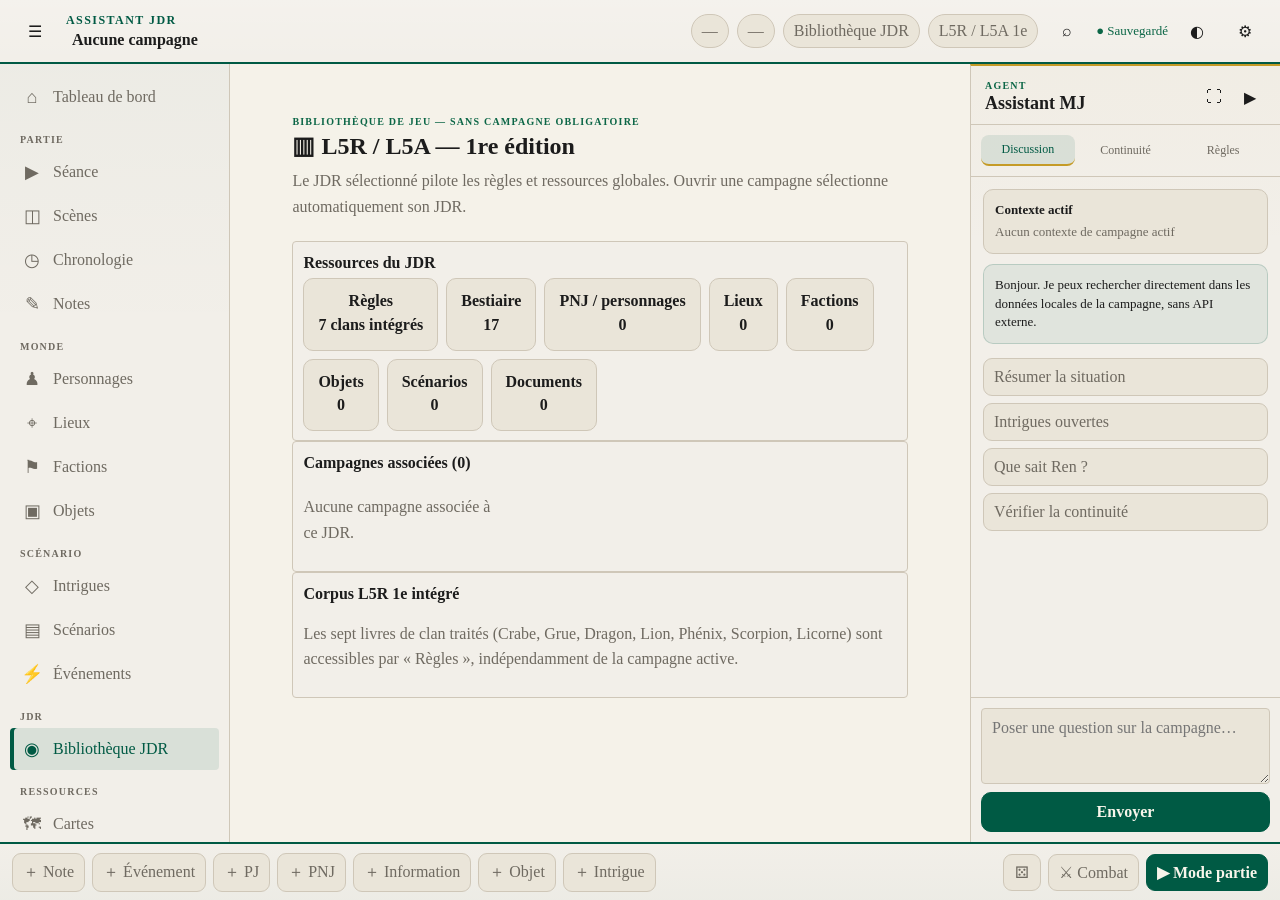
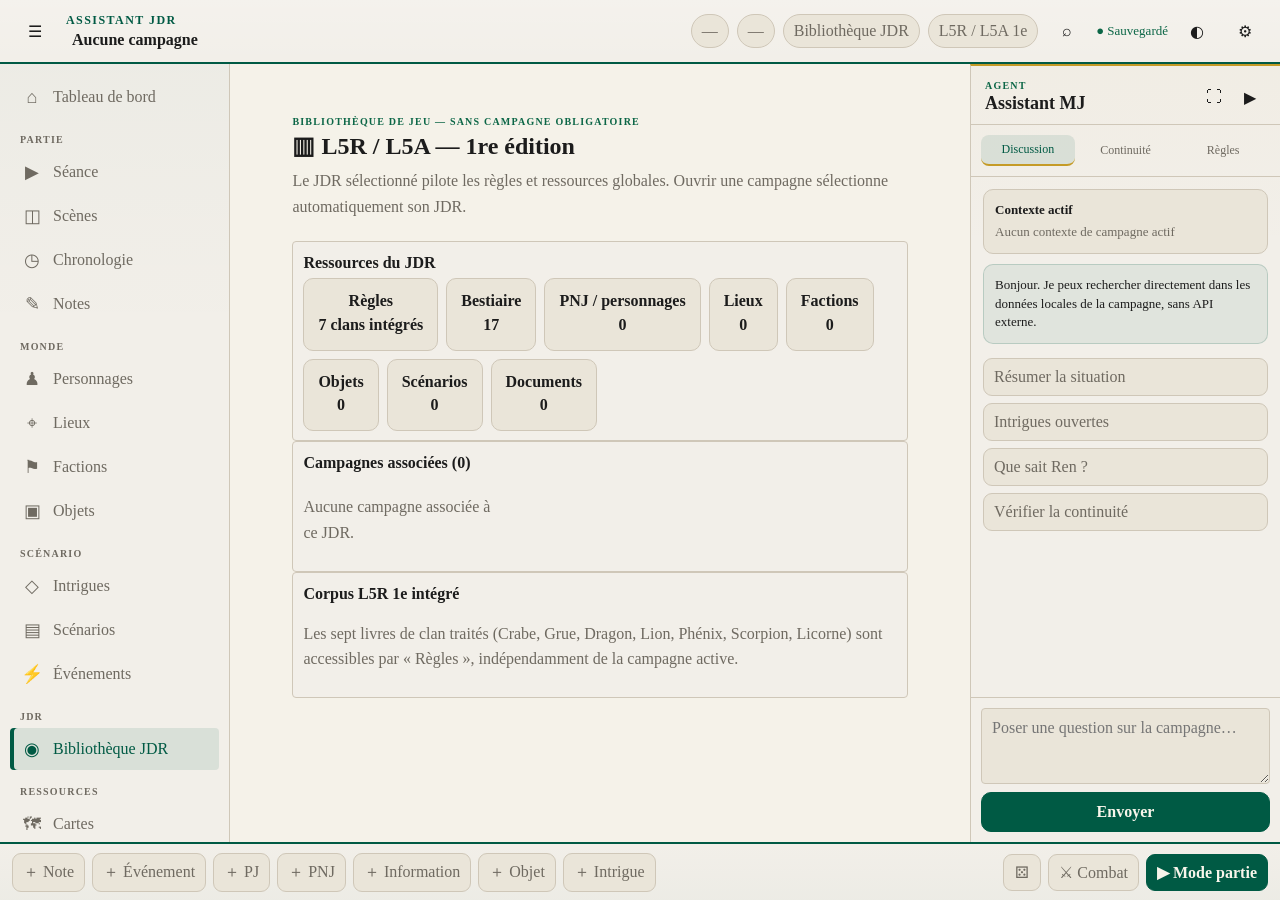
